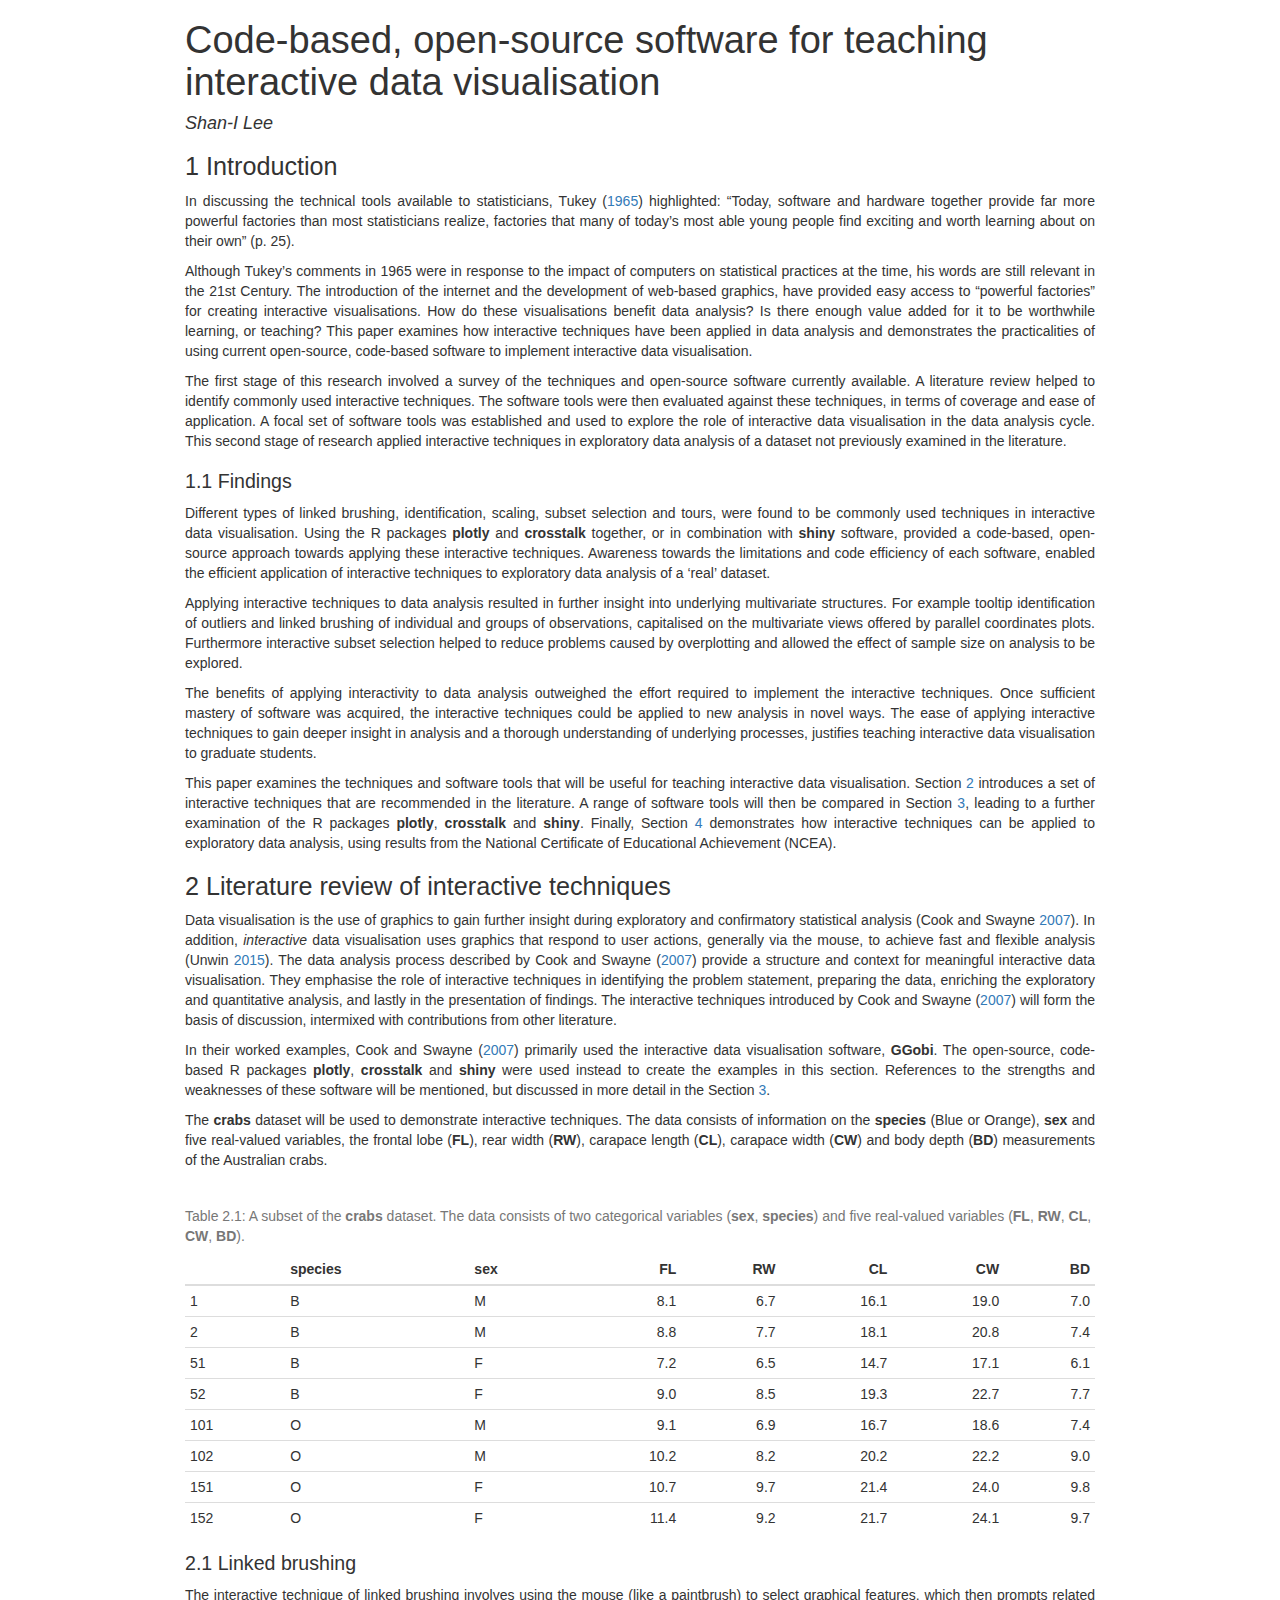
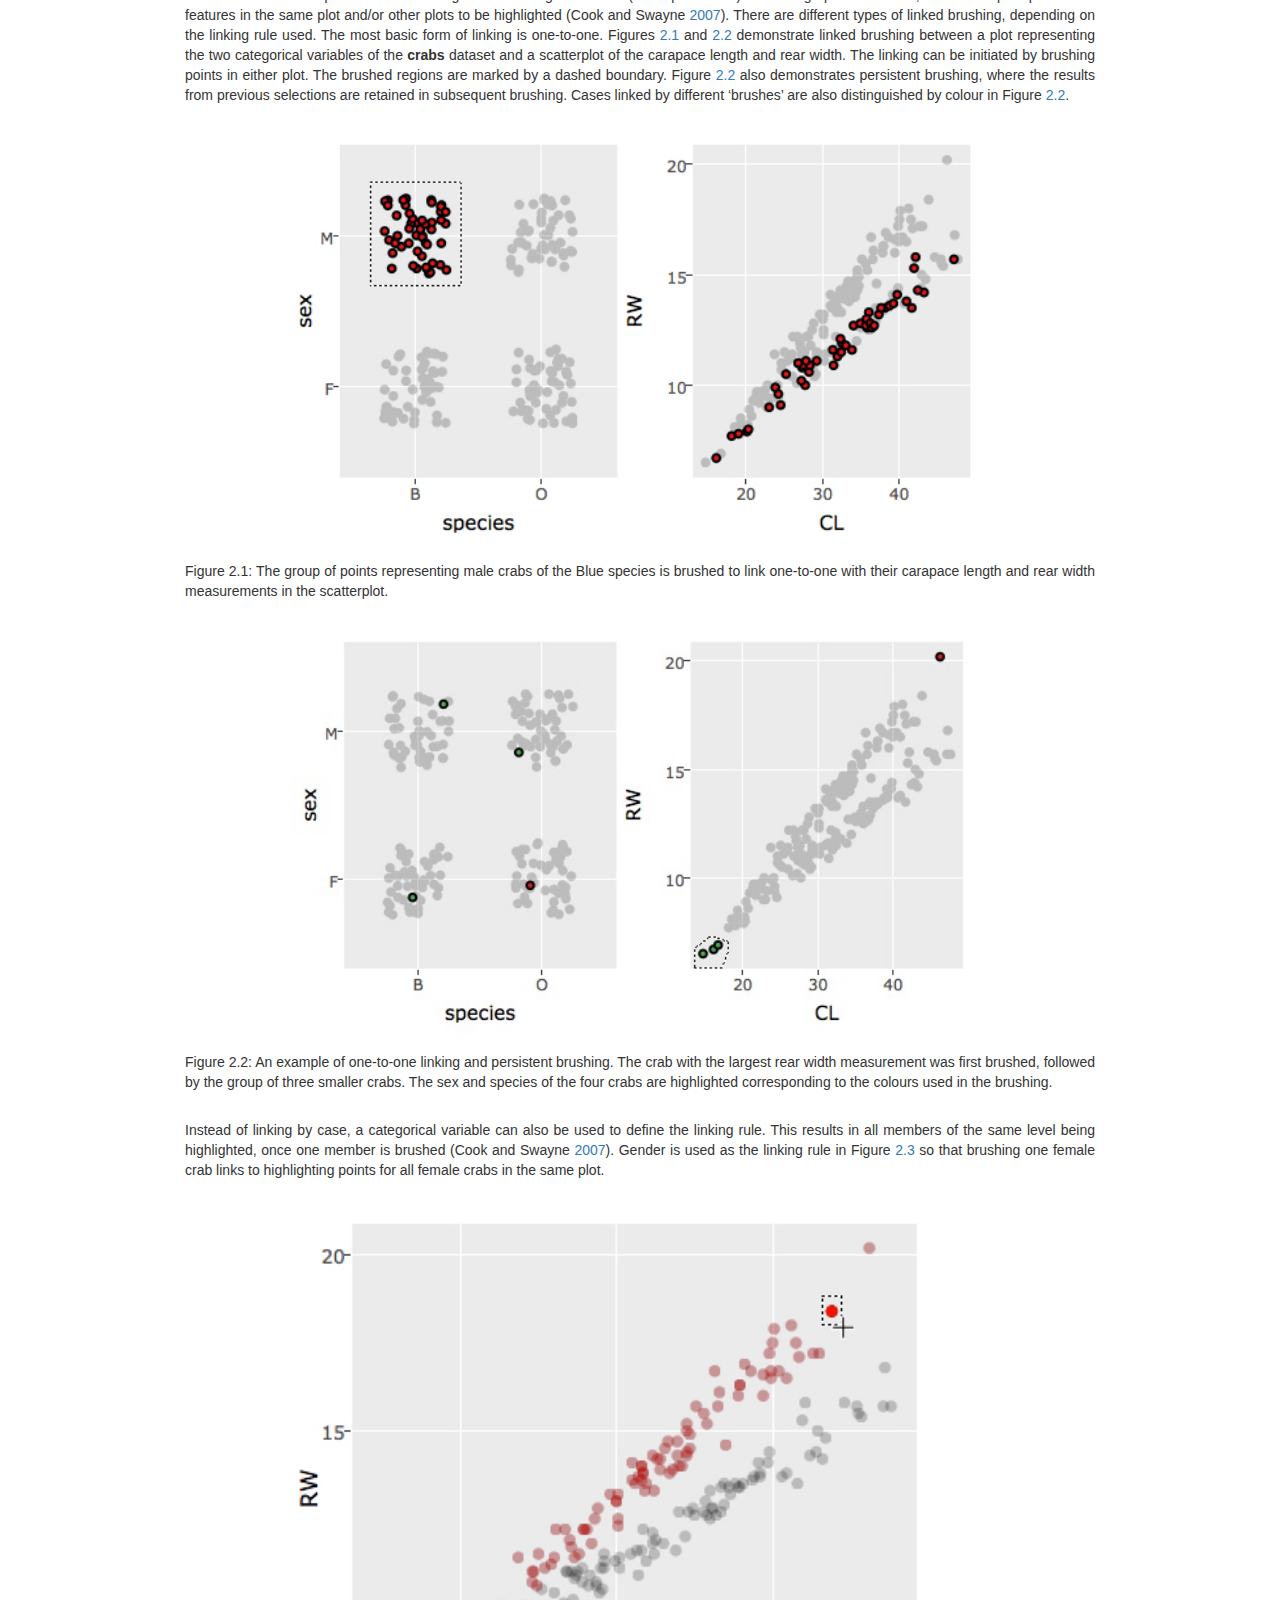
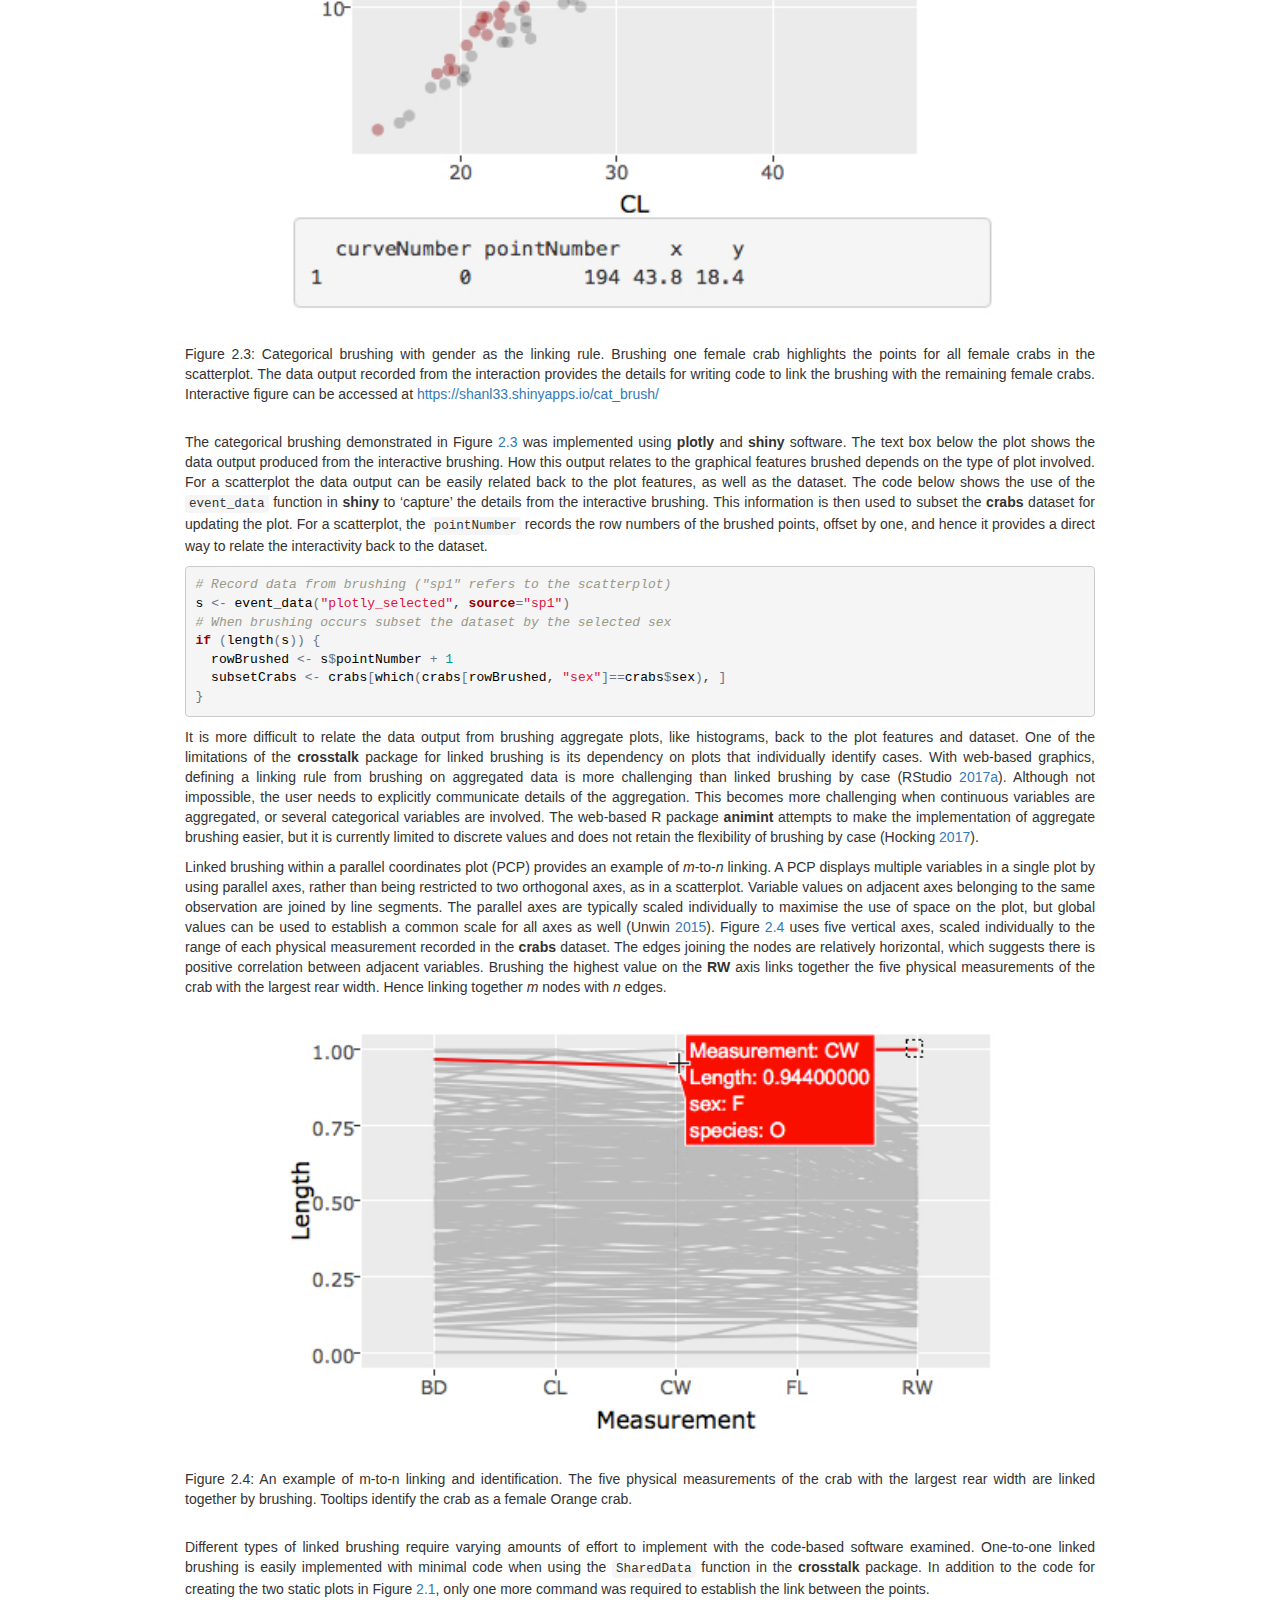
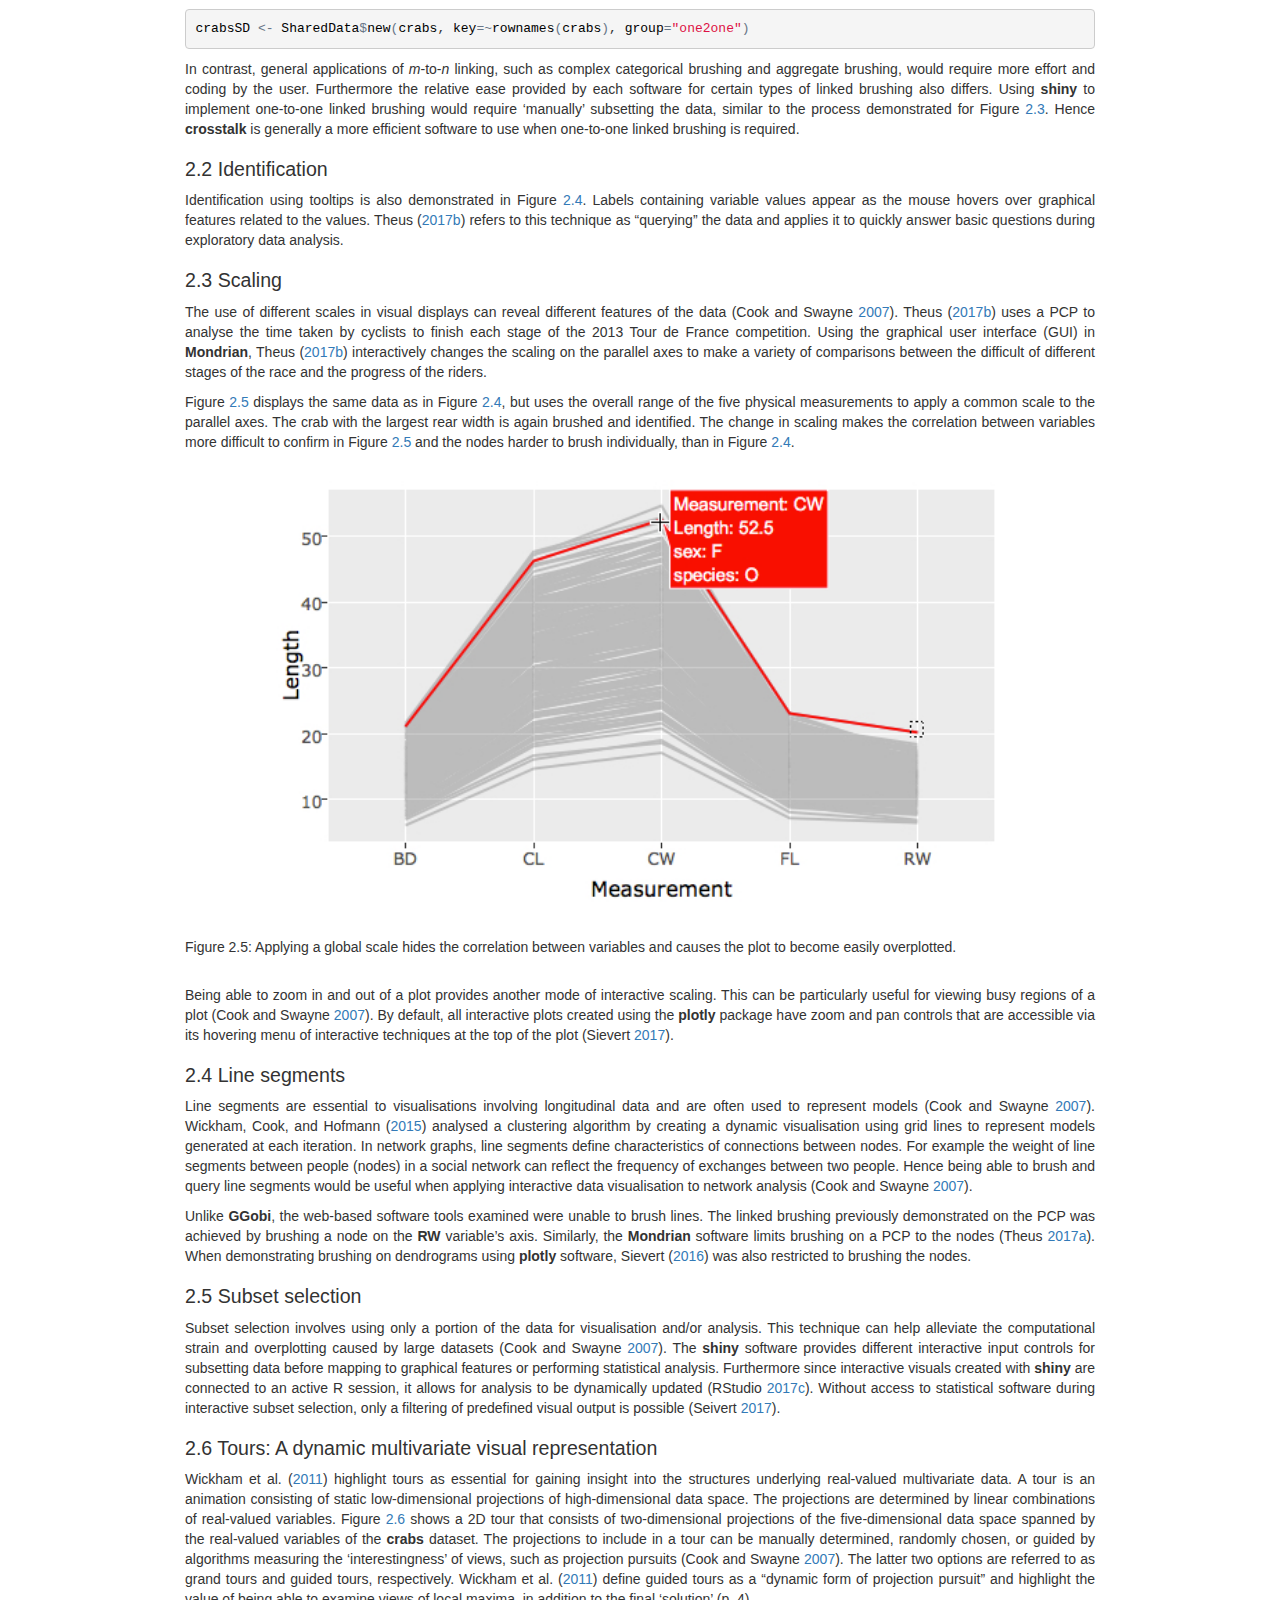
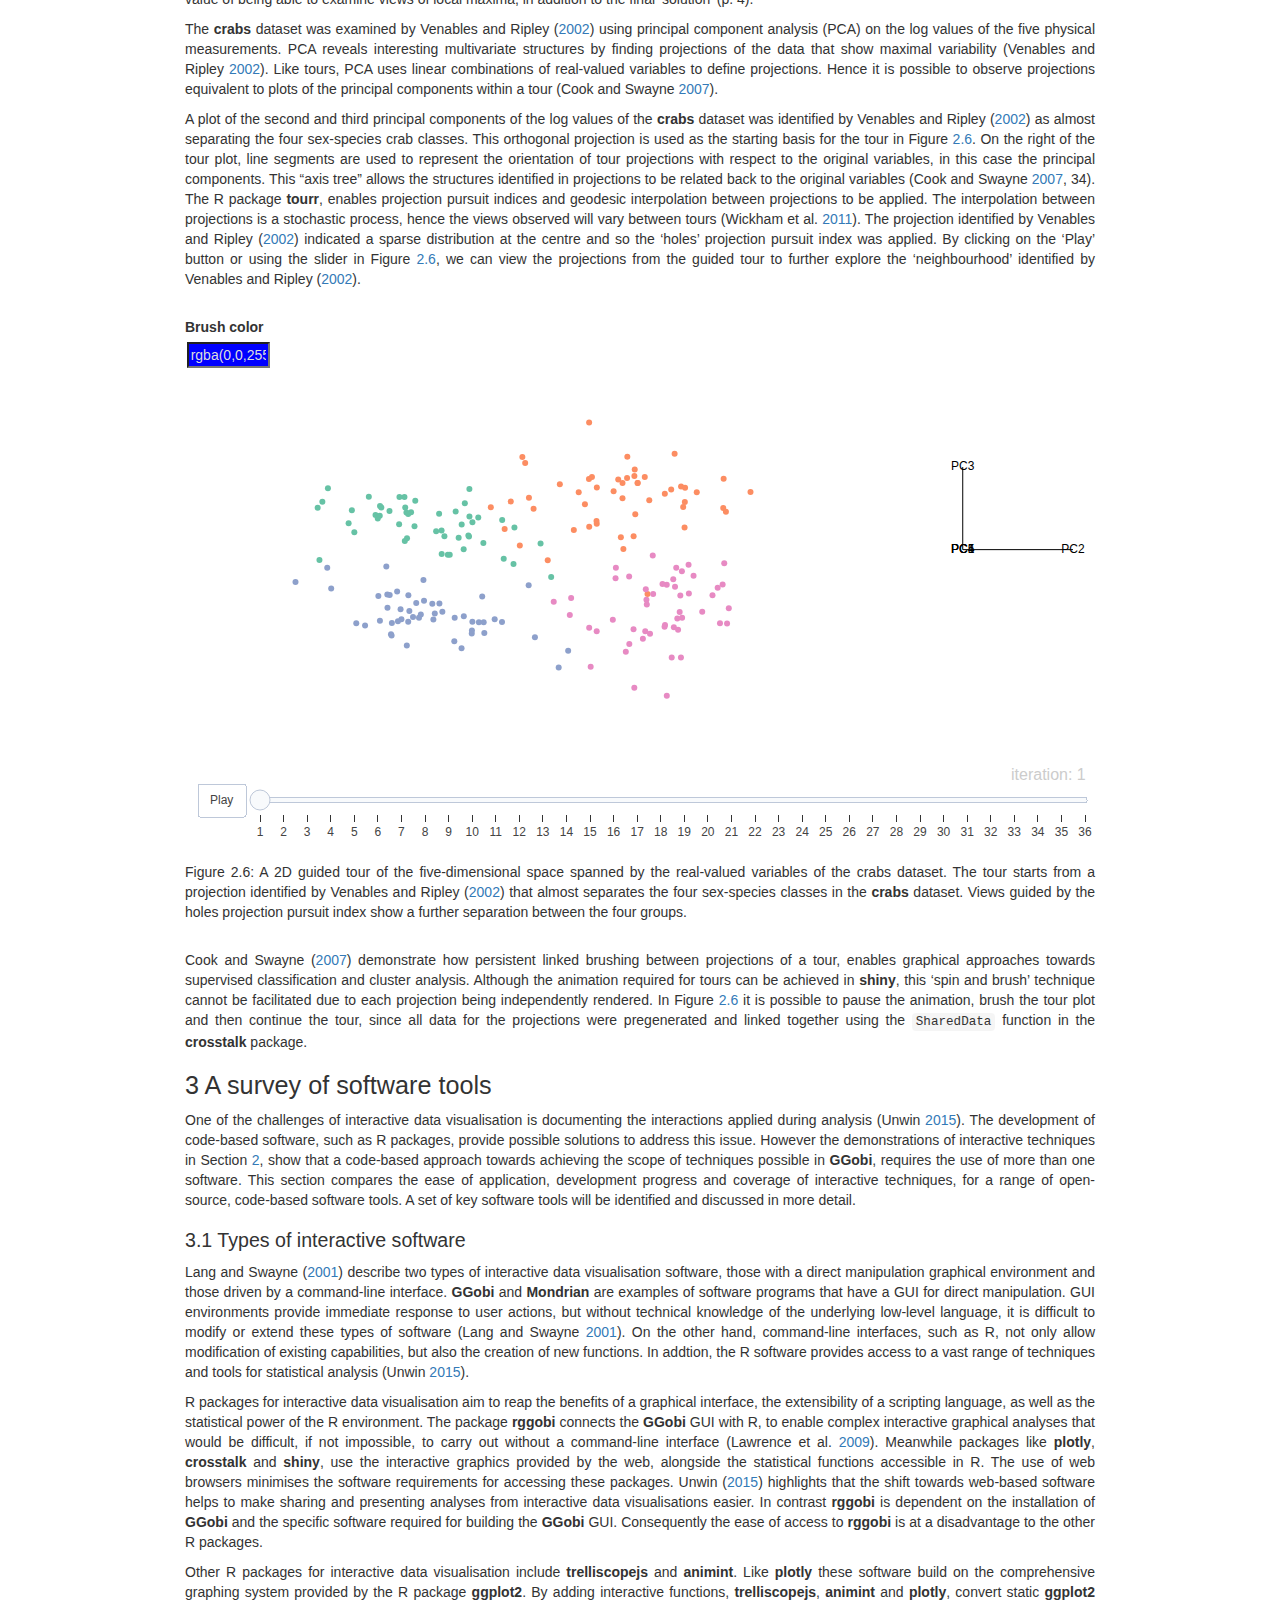
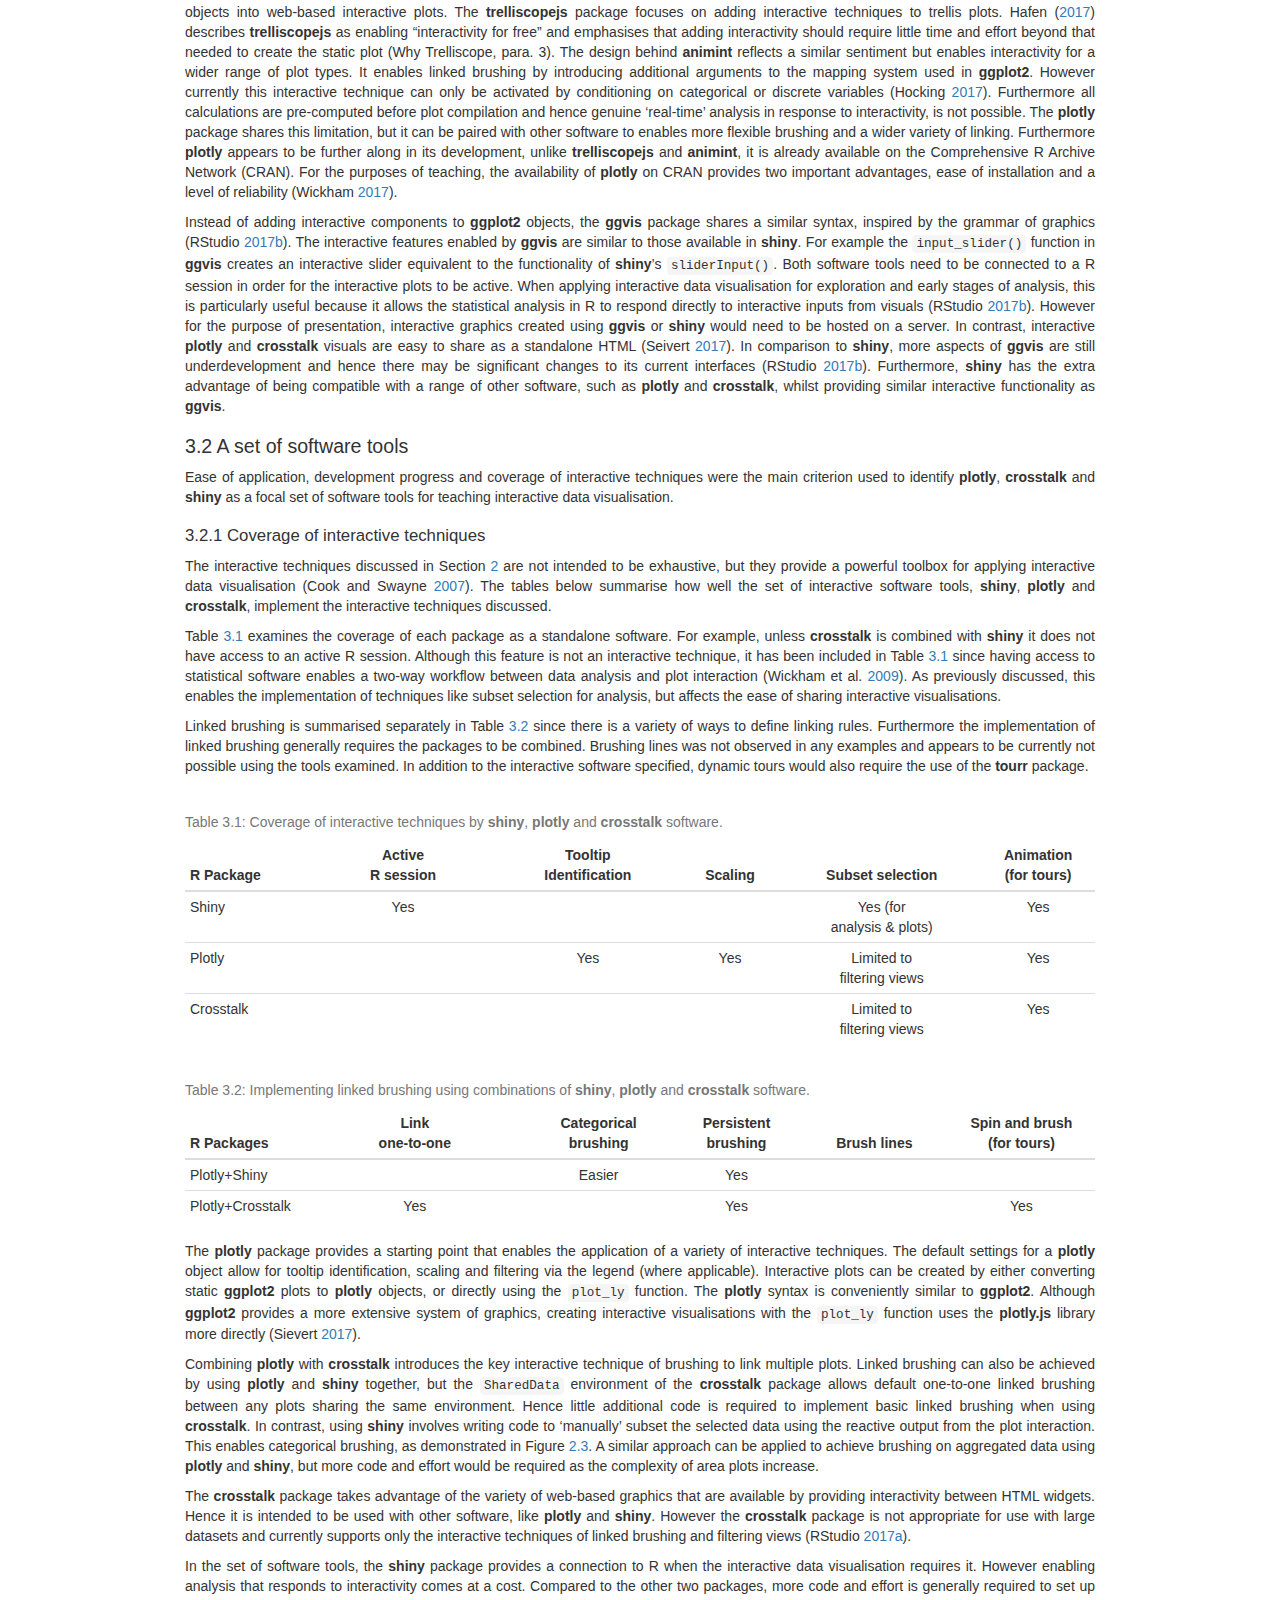
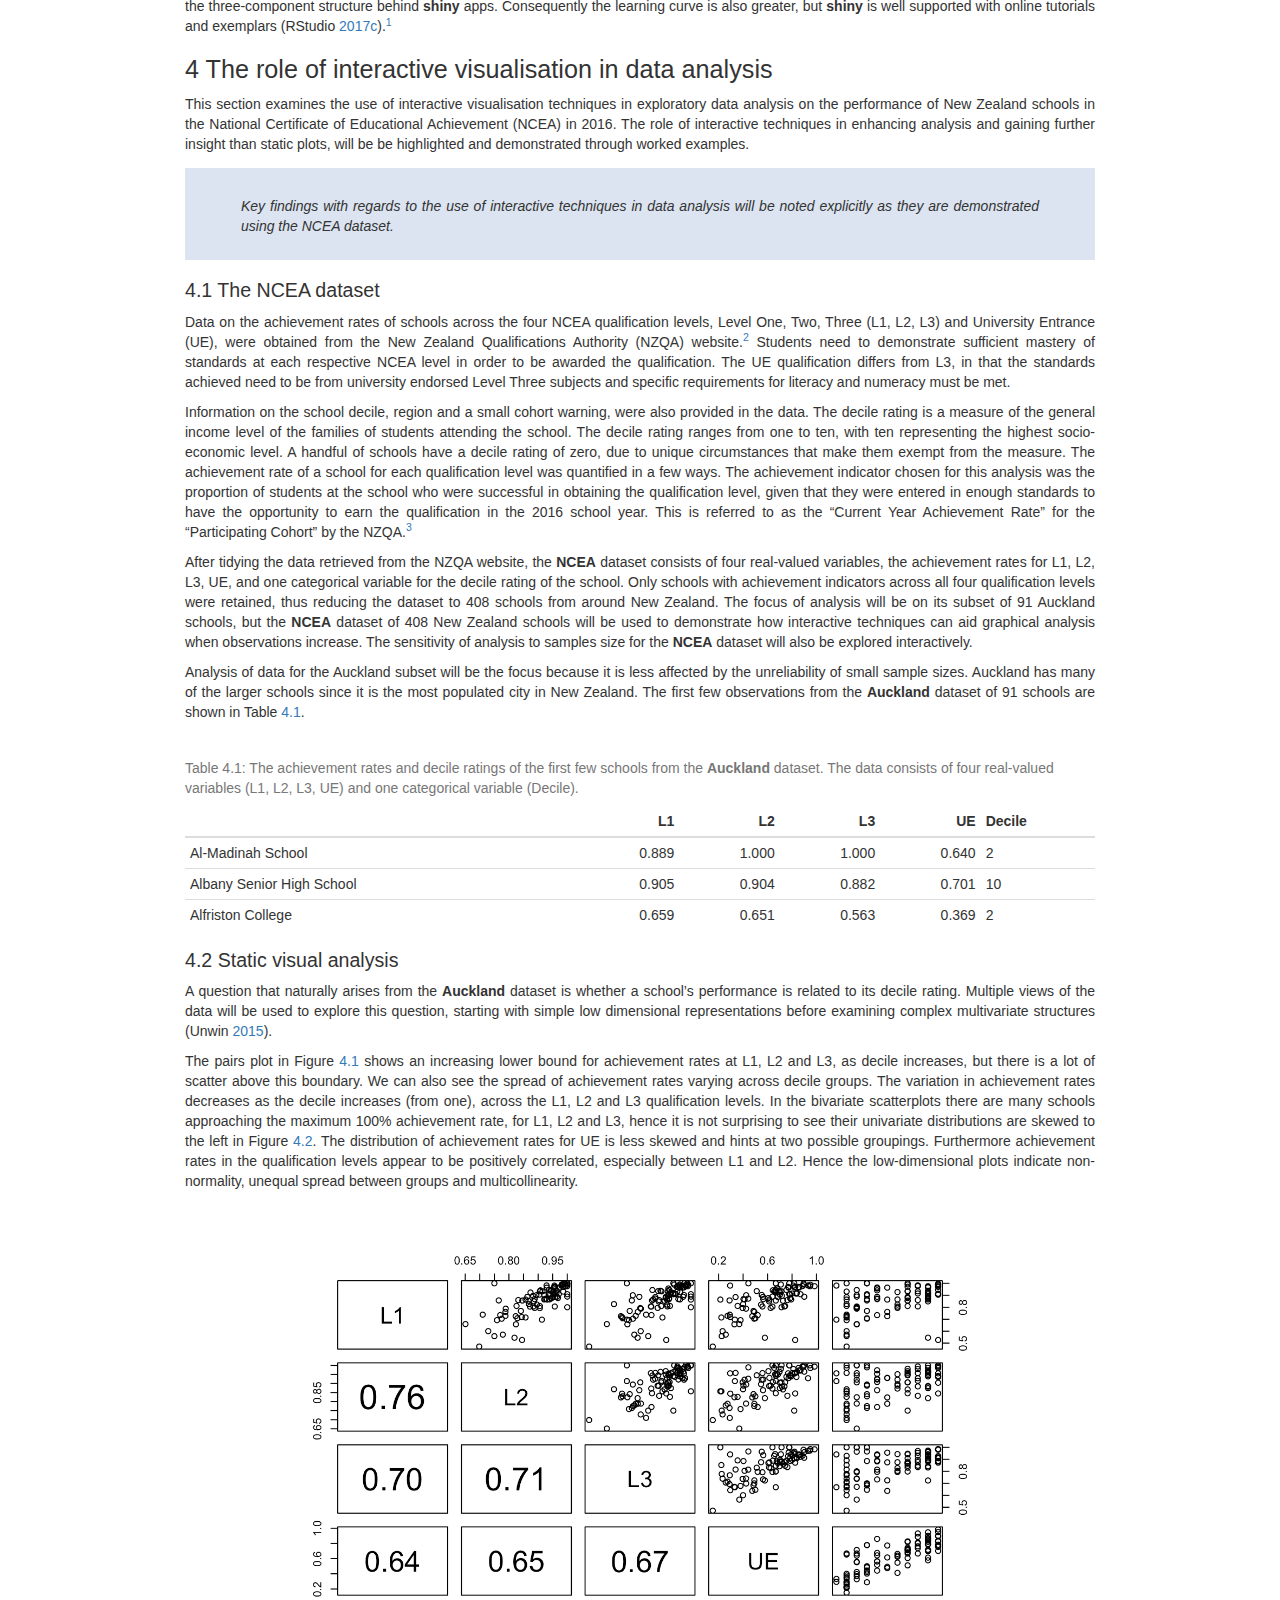
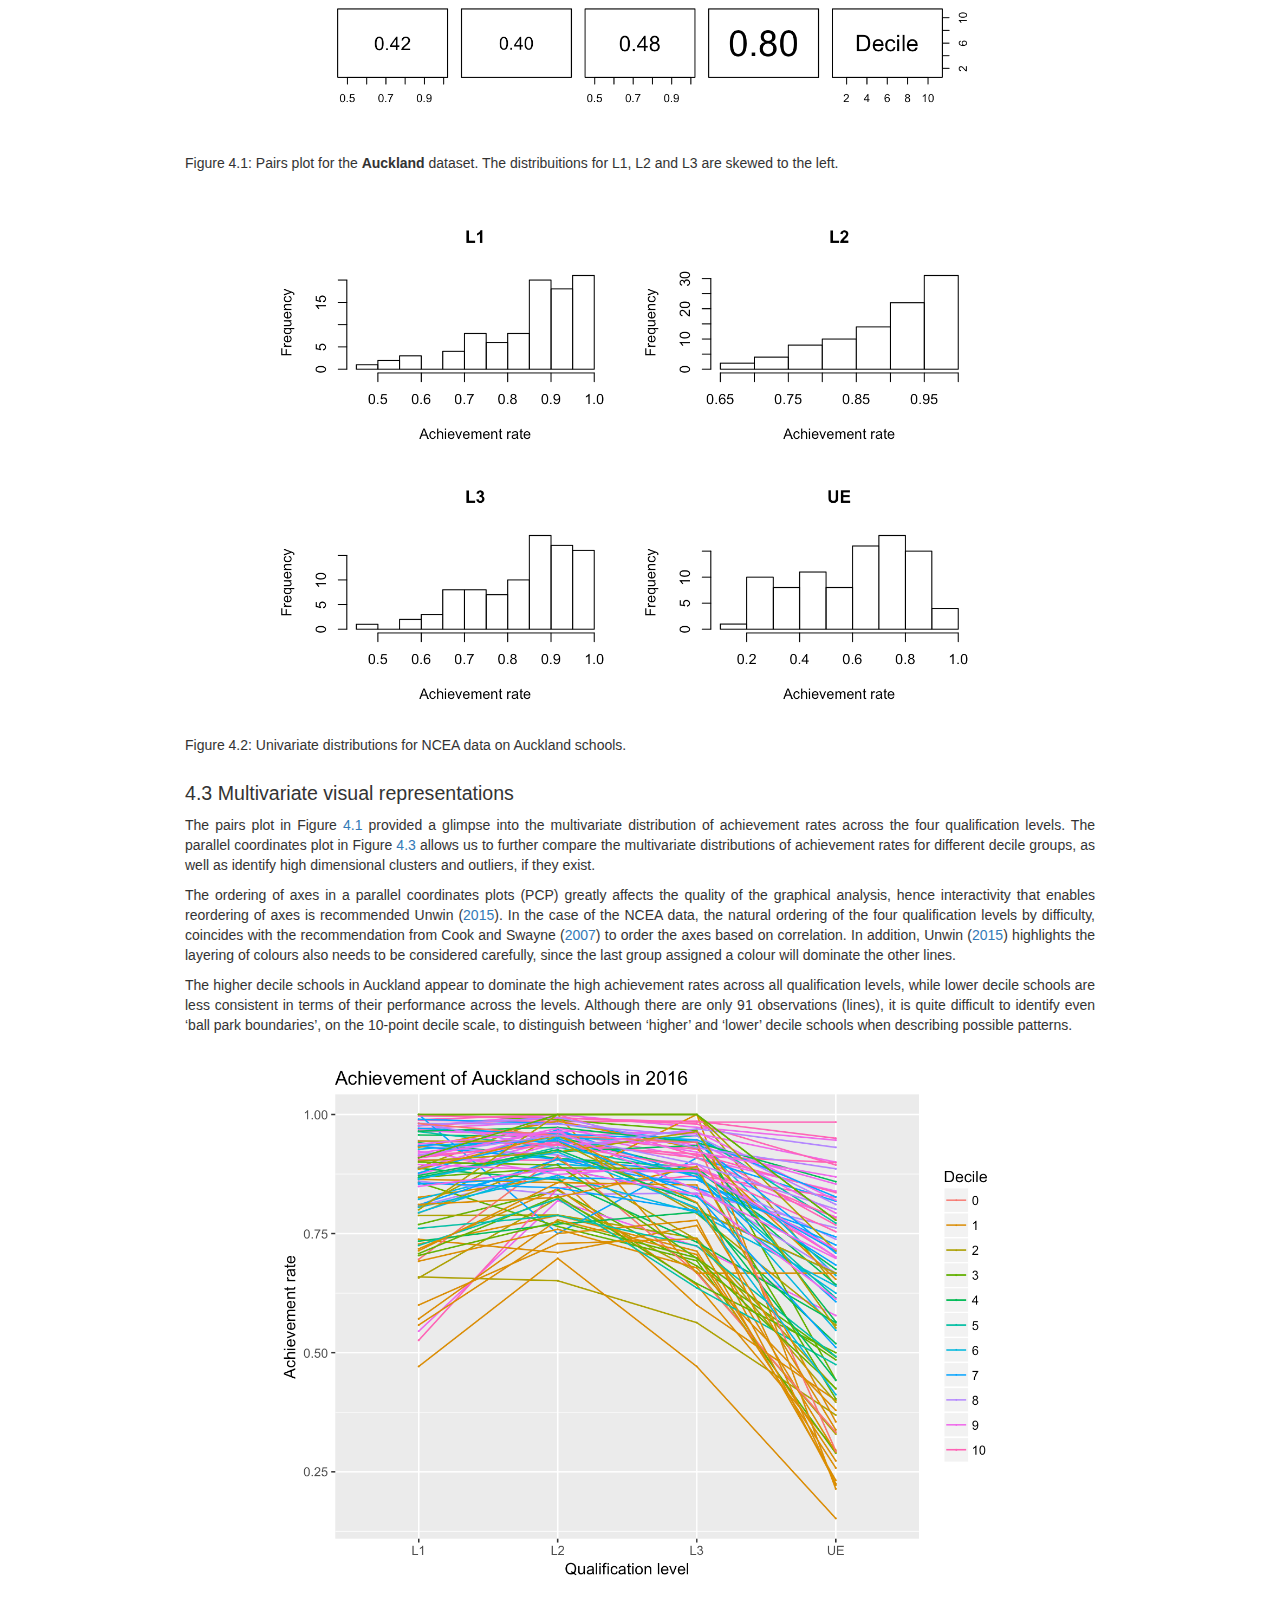
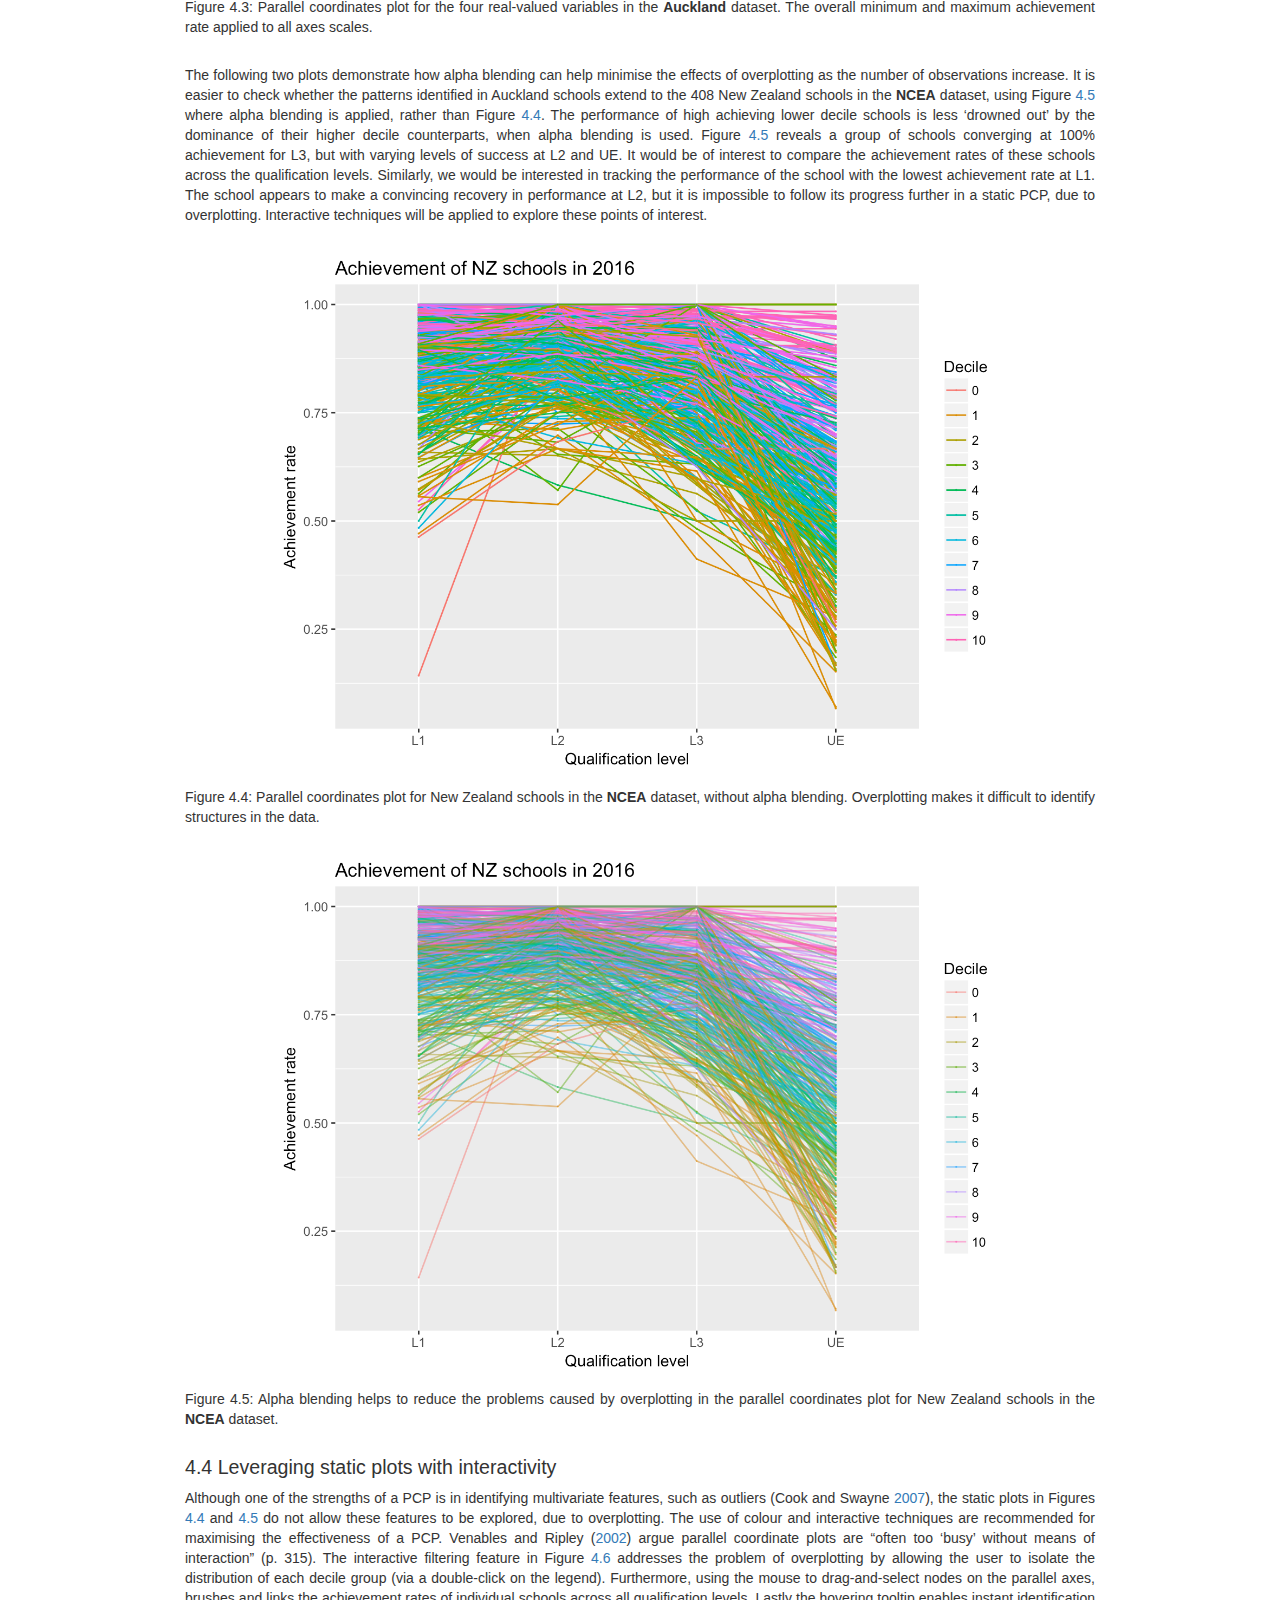
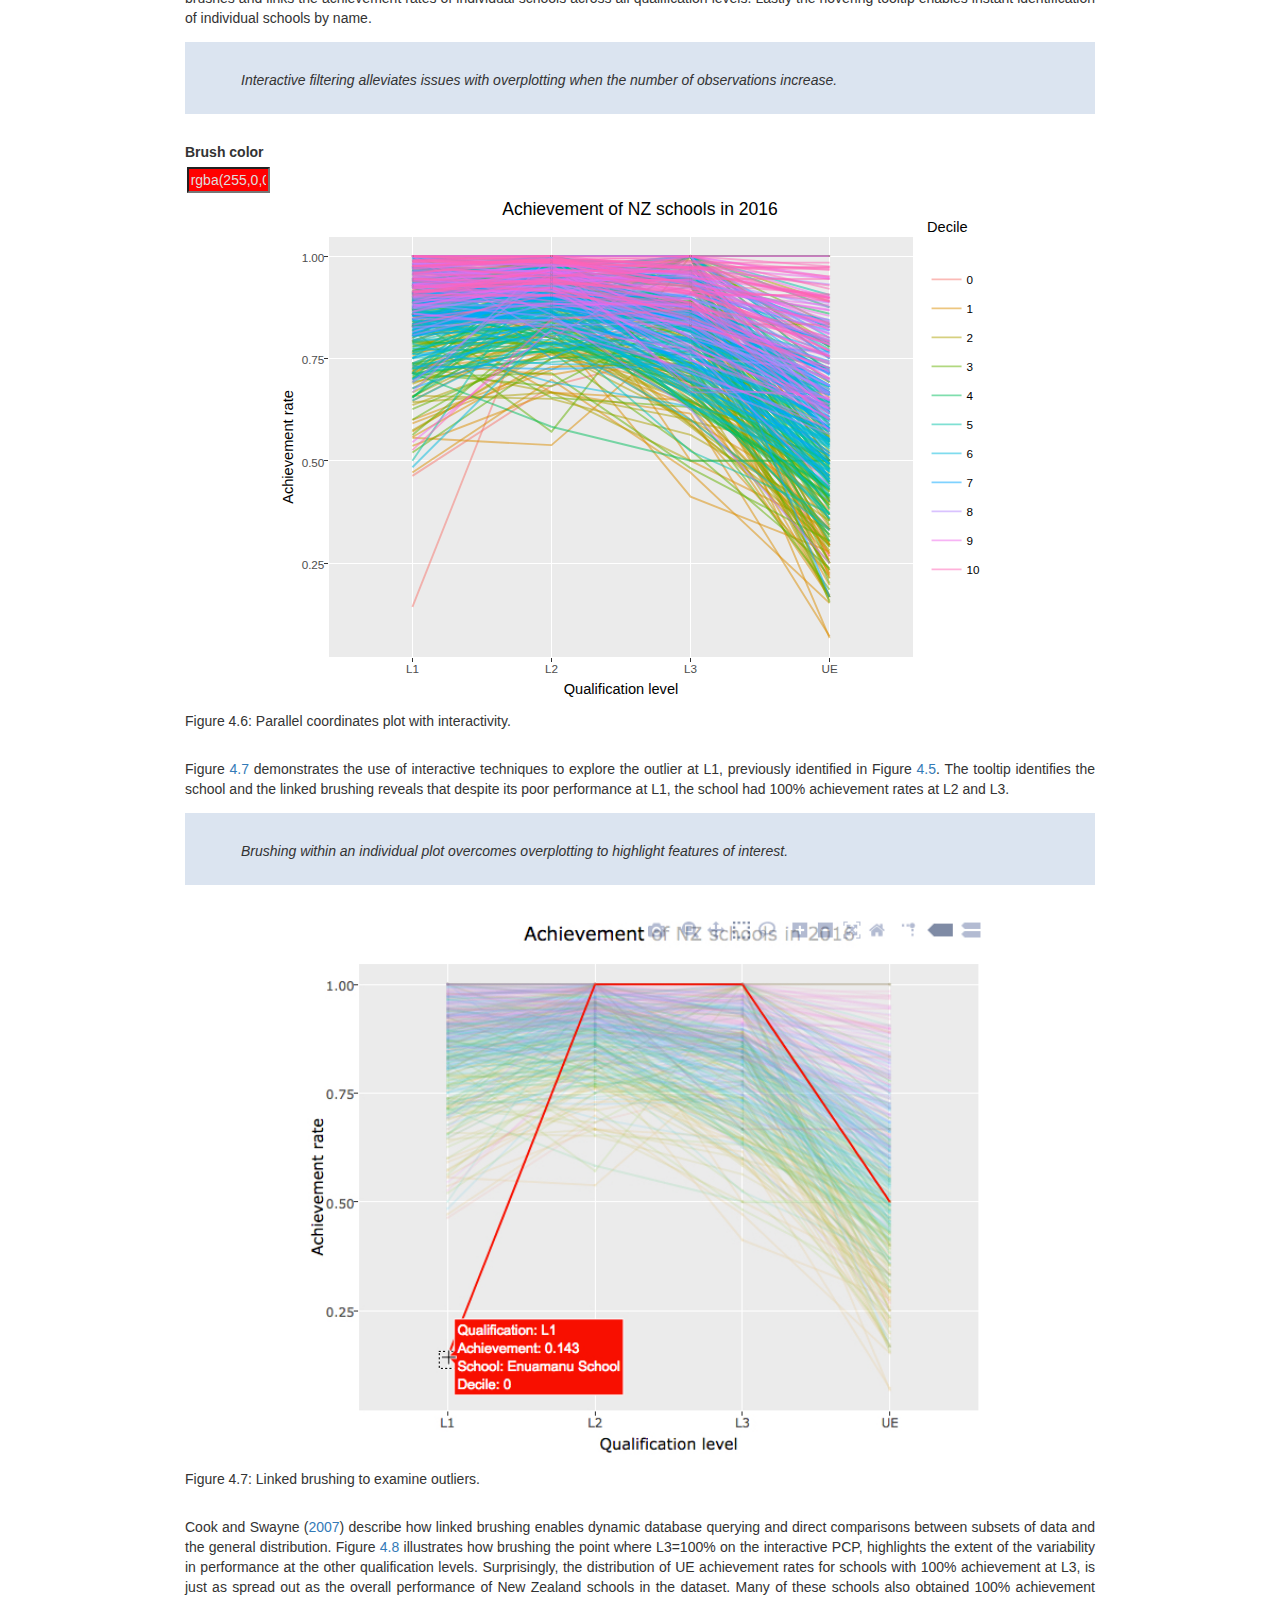
==== index.html @ 65f6386b "Final draft" ====
<!DOCTYPE html>

<html xmlns="http://www.w3.org/1999/xhtml">

<head>

<meta charset="utf-8" />
<meta http-equiv="Content-Type" content="text/html; charset=utf-8" />
<meta name="generator" content="pandoc" />


<meta name="author" content="Shan-I Lee" />


<title>Code-based, open-source software for teaching interactive data visualisation</title>

<script src="site_libs/jquery-1.11.3/jquery.min.js"></script>
<meta name="viewport" content="width=device-width, initial-scale=1" />
<link href="site_libs/bootstrap-3.3.5/css/bootstrap.min.css" rel="stylesheet" />
<script src="site_libs/bootstrap-3.3.5/js/bootstrap.min.js"></script>
<script src="site_libs/bootstrap-3.3.5/shim/html5shiv.min.js"></script>
<script src="site_libs/bootstrap-3.3.5/shim/respond.min.js"></script>
<script src="site_libs/navigation-1.1/tabsets.js"></script>
<link href="site_libs/highlightjs-1.1/default.css" rel="stylesheet" />
<script src="site_libs/highlightjs-1.1/highlight.js"></script>
<script src="site_libs/htmlwidgets-0.9/htmlwidgets.js"></script>
<script src="site_libs/plotly-binding-4.7.0/plotly.js"></script>
<script src="site_libs/typedarray-0.1/typedarray.min.js"></script>
<link href="site_libs/crosstalk-1.0.1/css/crosstalk.css" rel="stylesheet" />
<script src="site_libs/crosstalk-1.0.1/js/crosstalk.min.js"></script>
<link href="site_libs/plotlyjs-1.27.1/plotly-htmlwidgets.css" rel="stylesheet" />
<script src="site_libs/plotlyjs-1.27.1/plotly-latest.min.js"></script>
<link href="site_libs/colourpicker-1.1/colourpicker.min.css" rel="stylesheet" />
<script src="site_libs/colourpicker-1.1/colourpicker.min.js"></script>

<style type="text/css">code{white-space: pre;}</style>
<style type="text/css">
  pre:not([class]) {
    background-color: white;
  }
</style>
<script type="text/javascript">
if (window.hljs && document.readyState && document.readyState === "complete") {
   window.setTimeout(function() {
      hljs.initHighlighting();
   }, 0);
}
</script>



<style type="text/css">
h1 {
  font-size: 34px;
}
h1.title {
  font-size: 38px;
}
h2 {
  font-size: 30px;
}
h3 {
  font-size: 24px;
}
h4 {
  font-size: 18px;
}
h5 {
  font-size: 16px;
}
h6 {
  font-size: 12px;
}
.table th:not([align]) {
  text-align: left;
}
</style>

<link rel="stylesheet" href="style.css" type="text/css" />

</head>

<body>

<style type = "text/css">
.main-container {
  max-width: 940px;
  margin-left: auto;
  margin-right: auto;
}
code {
  color: inherit;
  background-color: rgba(0, 0, 0, 0.04);
}
img {
  max-width:100%;
  height: auto;
}
.tabbed-pane {
  padding-top: 12px;
}
button.code-folding-btn:focus {
  outline: none;
}
</style>



<div class="container-fluid main-container">

<!-- tabsets -->
<script>
$(document).ready(function () {
  window.buildTabsets("TOC");
});
</script>

<!-- code folding -->






<div class="fluid-row" id="header">



<h1 class="title toc-ignore">Code-based, open-source software for teaching interactive data visualisation</h1>
<h4 class="author"><em>Shan-I Lee</em></h4>

</div>


<style>
/* resize the widget container */
.plotly { 
  width: 100% !important;
}

/* center the widget */
div.svg-container {
  margin: auto !important;
}
</style>
<div id="introduction" class="section level1">
<h1><span class="header-section-number">1</span> Introduction</h1>
<p>In discussing the technical tools available to statisticians, <span class="citation">Tukey (<a href="#ref-Tukey">1965</a>)</span> highlighted: “Today, software and hardware together provide far more powerful factories than most statisticians realize, factories that many of today’s most able young people find exciting and worth learning about on their own” (p. 25).</p>
<p>Although Tukey’s comments in 1965 were in response to the impact of computers on statistical practices at the time, his words are still relevant in the 21st Century. The introduction of the internet and the development of web-based graphics, have provided easy access to “powerful factories” for creating interactive visualisations. How do these visualisations benefit data analysis? Is there enough value added for it to be worthwhile learning, or teaching? This paper examines how interactive techniques have been applied in data analysis and demonstrates the practicalities of using current open-source, code-based software to implement interactive data visualisation.</p>
<p>The first stage of this research involved a survey of the techniques and open-source software currently available. A literature review helped to identify commonly used interactive techniques. The software tools were then evaluated against these techniques, in terms of coverage and ease of application. A focal set of software tools was established and used to explore the role of interactive data visualisation in the data analysis cycle. This second stage of research applied interactive techniques in exploratory data analysis of a dataset not previously examined in the literature.</p>
<div id="findings" class="section level2">
<h2><span class="header-section-number">1.1</span> Findings</h2>
<p>Different types of linked brushing, identification, scaling, subset selection and tours, were found to be commonly used techniques in interactive data visualisation. Using the R packages <strong>plotly</strong> and <strong>crosstalk</strong> together, or in combination with <strong>shiny</strong> software, provided a code-based, open-source approach towards applying these interactive techniques. Awareness towards the limitations and code efficiency of each software, enabled the efficient application of interactive techniques to exploratory data analysis of a ‘real’ dataset.</p>
<p>Applying interactive techniques to data analysis resulted in further insight into underlying multivariate structures. For example tooltip identification of outliers and linked brushing of individual and groups of observations, capitalised on the multivariate views offered by parallel coordinates plots. Furthermore interactive subset selection helped to reduce problems caused by overplotting and allowed the effect of sample size on analysis to be explored.</p>
<p>The benefits of applying interactivity to data analysis outweighed the effort required to implement the interactive techniques. Once sufficient mastery of software was acquired, the interactive techniques could be applied to new analysis in novel ways. The ease of applying interactive techniques to gain deeper insight in analysis and a thorough understanding of underlying processes, justifies teaching interactive data visualisation to graduate students.</p>
<p>This paper examines the techniques and software tools that will be useful for teaching interactive data visualisation. Section <a href="#techniques">2</a> introduces a set of interactive techniques that are recommended in the literature. A range of software tools will then be compared in Section <a href="#software">3</a>, leading to a further examination of the R packages <strong>plotly</strong>, <strong>crosstalk</strong> and <strong>shiny</strong>. Finally, Section <a href="#application">4</a> demonstrates how interactive techniques can be applied to exploratory data analysis, using results from the National Certificate of Educational Achievement (NCEA).</p>
</div>
</div>
<div id="techniques" class="section level1">
<h1><span class="header-section-number">2</span> Literature review of interactive techniques</h1>
<p>Data visualisation is the use of graphics to gain further insight during exploratory and confirmatory statistical analysis <span class="citation">(Cook and Swayne <a href="#ref-Cook">2007</a>)</span>. In addition, <em>interactive</em> data visualisation uses graphics that respond to user actions, generally via the mouse, to achieve fast and flexible analysis <span class="citation">(Unwin <a href="#ref-GDA">2015</a>)</span>. The data analysis process described by <span class="citation">Cook and Swayne (<a href="#ref-Cook">2007</a>)</span> provide a structure and context for meaningful interactive data visualisation. They emphasise the role of interactive techniques in identifying the problem statement, preparing the data, enriching the exploratory and quantitative analysis, and lastly in the presentation of findings. The interactive techniques introduced by <span class="citation">Cook and Swayne (<a href="#ref-Cook">2007</a>)</span> will form the basis of discussion, intermixed with contributions from other literature.</p>
<p>In their worked examples, <span class="citation">Cook and Swayne (<a href="#ref-Cook">2007</a>)</span> primarily used the interactive data visualisation software, <strong>GGobi</strong>. The open-source, code-based R packages <strong>plotly</strong>, <strong>crosstalk</strong> and <strong>shiny</strong> were used instead to create the examples in this section. References to the strengths and weaknesses of these software will be mentioned, but discussed in more detail in the Section <a href="#software">3</a>.</p>
<p>The <strong>crabs</strong> dataset will be used to demonstrate interactive techniques. The data consists of information on the <strong>species</strong> (Blue or Orange), <strong>sex</strong> and five real-valued variables, the frontal lobe (<strong>FL</strong>), rear width (<strong>RW</strong>), carapace length (<strong>CL</strong>), carapace width (<strong>CW</strong>) and body depth (<strong>BD</strong>) measurements of the Australian crabs.</p>
<table>
<caption><span id="tab:crabs">Table 2.1: </span>A subset of the <strong>crabs</strong> dataset. The data consists of two categorical variables (<strong>sex</strong>, <strong>species</strong>) and five real-valued variables (<strong>FL</strong>, <strong>RW</strong>, <strong>CL</strong>, <strong>CW</strong>, <strong>BD</strong>).</caption>
<thead>
<tr class="header">
<th></th>
<th align="left">species</th>
<th align="left">sex</th>
<th align="right">FL</th>
<th align="right">RW</th>
<th align="right">CL</th>
<th align="right">CW</th>
<th align="right">BD</th>
</tr>
</thead>
<tbody>
<tr class="odd">
<td>1</td>
<td align="left">B</td>
<td align="left">M</td>
<td align="right">8.1</td>
<td align="right">6.7</td>
<td align="right">16.1</td>
<td align="right">19.0</td>
<td align="right">7.0</td>
</tr>
<tr class="even">
<td>2</td>
<td align="left">B</td>
<td align="left">M</td>
<td align="right">8.8</td>
<td align="right">7.7</td>
<td align="right">18.1</td>
<td align="right">20.8</td>
<td align="right">7.4</td>
</tr>
<tr class="odd">
<td>51</td>
<td align="left">B</td>
<td align="left">F</td>
<td align="right">7.2</td>
<td align="right">6.5</td>
<td align="right">14.7</td>
<td align="right">17.1</td>
<td align="right">6.1</td>
</tr>
<tr class="even">
<td>52</td>
<td align="left">B</td>
<td align="left">F</td>
<td align="right">9.0</td>
<td align="right">8.5</td>
<td align="right">19.3</td>
<td align="right">22.7</td>
<td align="right">7.7</td>
</tr>
<tr class="odd">
<td>101</td>
<td align="left">O</td>
<td align="left">M</td>
<td align="right">9.1</td>
<td align="right">6.9</td>
<td align="right">16.7</td>
<td align="right">18.6</td>
<td align="right">7.4</td>
</tr>
<tr class="even">
<td>102</td>
<td align="left">O</td>
<td align="left">M</td>
<td align="right">10.2</td>
<td align="right">8.2</td>
<td align="right">20.2</td>
<td align="right">22.2</td>
<td align="right">9.0</td>
</tr>
<tr class="odd">
<td>151</td>
<td align="left">O</td>
<td align="left">F</td>
<td align="right">10.7</td>
<td align="right">9.7</td>
<td align="right">21.4</td>
<td align="right">24.0</td>
<td align="right">9.8</td>
</tr>
<tr class="even">
<td>152</td>
<td align="left">O</td>
<td align="left">F</td>
<td align="right">11.4</td>
<td align="right">9.2</td>
<td align="right">21.7</td>
<td align="right">24.1</td>
<td align="right">9.7</td>
</tr>
</tbody>
</table>
<div id="linked-brushing" class="section level2">
<h2><span class="header-section-number">2.1</span> Linked brushing</h2>
<p>The interactive technique of linked brushing involves using the mouse (like a paintbrush) to select graphical features, which then prompts related features in the same plot and/or other plots to be highlighted <span class="citation">(Cook and Swayne <a href="#ref-Cook">2007</a>)</span>. There are different types of linked brushing, depending on the linking rule used. The most basic form of linking is one-to-one. Figures <a href="#fig:one2one">2.1</a> and <a href="#fig:one2one2">2.2</a> demonstrate linked brushing between a plot representing the two categorical variables of the <strong>crabs</strong> dataset and a scatterplot of the carapace length and rear width. The linking can be initiated by brushing points in either plot. The brushed regions are marked by a dashed boundary. Figure <a href="#fig:one2one2">2.2</a> also demonstrates persistent brushing, where the results from previous selections are retained in subsequent brushing. Cases linked by different ‘brushes’ are also distinguished by colour in Figure <a href="#fig:one2one2">2.2</a>.</p>
<div class="figure" style="text-align: center"><span id="fig:one2one"></span>
<img src="files/one2one.jpg" alt="The group of points representing male crabs of the Blue species is brushed to link one-to-one with their carapace length and rear width measurements in the scatterplot." width="700px" />
<p class="caption">
Figure 2.1: The group of points representing male crabs of the Blue species is brushed to link one-to-one with their carapace length and rear width measurements in the scatterplot.
</p>
</div>
<div class="figure" style="text-align: center"><span id="fig:one2one2"></span>
<img src="files/one2one2.jpg" alt="An example of one-to-one linking and persistent brushing. The crab with the largest rear width measurement was first brushed, followed by the group of three smaller crabs. The sex and species of the four crabs are highlighted corresponding to the colours used in the brushing." width="700px" />
<p class="caption">
Figure 2.2: An example of one-to-one linking and persistent brushing. The crab with the largest rear width measurement was first brushed, followed by the group of three smaller crabs. The sex and species of the four crabs are highlighted corresponding to the colours used in the brushing.
</p>
</div>
<p>Instead of linking by case, a categorical variable can also be used to define the linking rule. This results in all members of the same level being highlighted, once one member is brushed <span class="citation">(Cook and Swayne <a href="#ref-Cook">2007</a>)</span>. Gender is used as the linking rule in Figure <a href="#fig:catbrush">2.3</a> so that brushing one female crab links to highlighting points for all female crabs in the same plot.</p>
<div class="figure" style="text-align: center"><span id="fig:catbrush"></span>
<img src="files/catbrush.jpg" alt="Categorical brushing with gender as the linking rule. Brushing one female crab highlights the points for all female crabs in the scatterplot. The data output recorded from the interaction provides the details for writing code to link the brushing with the remaining female crabs. Interactive figure can be accessed at &lt;https://shanl33.shinyapps.io/cat_brush/&gt;" width="80%" />
<p class="caption">
Figure 2.3: Categorical brushing with gender as the linking rule. Brushing one female crab highlights the points for all female crabs in the scatterplot. The data output recorded from the interaction provides the details for writing code to link the brushing with the remaining female crabs. Interactive figure can be accessed at <a href="https://shanl33.shinyapps.io/cat_brush/" class="uri">https://shanl33.shinyapps.io/cat_brush/</a>
</p>
</div>
<p>The categorical brushing demonstrated in Figure <a href="#fig:catbrush">2.3</a> was implemented using <strong>plotly</strong> and <strong>shiny</strong> software. The text box below the plot shows the data output produced from the interactive brushing. How this output relates to the graphical features brushed depends on the type of plot involved. For a scatterplot the data output can be easily related back to the plot features, as well as the dataset. The code below shows the use of the <code>event_data</code> function in <strong>shiny</strong> to ‘capture’ the details from the interactive brushing. This information is then used to subset the <strong>crabs</strong> dataset for updating the plot. For a scatterplot, the <code>pointNumber</code> records the row numbers of the brushed points, offset by one, and hence it provides a direct way to relate the interactivity back to the dataset.</p>
<pre class="r"><code># Record data from brushing (&quot;sp1&quot; refers to the scatterplot)
s &lt;- event_data(&quot;plotly_selected&quot;, source=&quot;sp1&quot;)
# When brushing occurs subset the dataset by the selected sex
if (length(s)) {
  rowBrushed &lt;- s$pointNumber + 1
  subsetCrabs &lt;- crabs[which(crabs[rowBrushed, &quot;sex&quot;]==crabs$sex), ]
}</code></pre>
<p>It is more difficult to relate the data output from brushing aggregate plots, like histograms, back to the plot features and dataset. One of the limitations of the <strong>crosstalk</strong> package for linked brushing is its dependency on plots that individually identify cases. With web-based graphics, defining a linking rule from brushing on aggregated data is more challenging than linked brushing by case <span class="citation">(RStudio <a href="#ref-crosstalk">2017</a><a href="#ref-crosstalk">a</a>)</span>. Although not impossible, the user needs to explicitly communicate details of the aggregation. This becomes more challenging when continuous variables are aggregated, or several categorical variables are involved. The web-based R package <strong>animint</strong> attempts to make the implementation of aggregate brushing easier, but it is currently limited to discrete values and does not retain the flexibility of brushing by case <span class="citation">(Hocking <a href="#ref-animint">2017</a>)</span>.</p>
<p>Linked brushing within a parallel coordinates plot (PCP) provides an example of <em>m</em>-to-<em>n</em> linking. A PCP displays multiple variables in a single plot by using parallel axes, rather than being restricted to two orthogonal axes, as in a scatterplot. Variable values on adjacent axes belonging to the same observation are joined by line segments. The parallel axes are typically scaled individually to maximise the use of space on the plot, but global values can be used to establish a common scale for all axes as well <span class="citation">(Unwin <a href="#ref-GDA">2015</a>)</span>. Figure <a href="#fig:m2nuni">2.4</a> uses five vertical axes, scaled individually to the range of each physical measurement recorded in the <strong>crabs</strong> dataset. The edges joining the nodes are relatively horizontal, which suggests there is positive correlation between adjacent variables. Brushing the highest value on the <strong>RW</strong> axis links together the five physical measurements of the crab with the largest rear width. Hence linking together <em>m</em> nodes with <em>n</em> edges.</p>
<div class="figure" style="text-align: center"><span id="fig:m2nuni"></span>
<img src="files/m2n_uni.jpg" alt="An example of m-to-n linking and identification. The five physical measurements of the crab with the largest rear width are linked together by brushing. Tooltips identify the crab as a female Orange crab." width="80%" />
<p class="caption">
Figure 2.4: An example of m-to-n linking and identification. The five physical measurements of the crab with the largest rear width are linked together by brushing. Tooltips identify the crab as a female Orange crab.
</p>
</div>
<p>Different types of linked brushing require varying amounts of effort to implement with the code-based software examined. One-to-one linked brushing is easily implemented with minimal code when using the <code>SharedData</code> function in the <strong>crosstalk</strong> package. In addition to the code for creating the two static plots in Figure <a href="#fig:one2one">2.1</a>, only one more command was required to establish the link between the points.</p>
<pre class="r"><code>crabsSD &lt;- SharedData$new(crabs, key=~rownames(crabs), group=&quot;one2one&quot;)</code></pre>
<p>In contrast, general applications of <em>m</em>-to-<em>n</em> linking, such as complex categorical brushing and aggregate brushing, would require more effort and coding by the user. Furthermore the relative ease provided by each software for certain types of linked brushing also differs. Using <strong>shiny</strong> to implement one-to-one linked brushing would require ‘manually’ subsetting the data, similar to the process demonstrated for Figure <a href="#fig:catbrush">2.3</a>. Hence <strong>crosstalk</strong> is generally a more efficient software to use when one-to-one linked brushing is required.</p>
</div>
<div id="identification" class="section level2">
<h2><span class="header-section-number">2.2</span> Identification</h2>
<p>Identification using tooltips is also demonstrated in Figure <a href="#fig:m2nuni">2.4</a>. Labels containing variable values appear as the mouse hovers over graphical features related to the values. <span class="citation">Theus (<a href="#ref-tourdefrance">2017</a><a href="#ref-tourdefrance">b</a>)</span> refers to this technique as “querying” the data and applies it to quickly answer basic questions during exploratory data analysis.</p>
</div>
<div id="scaling" class="section level2">
<h2><span class="header-section-number">2.3</span> Scaling</h2>
<p>The use of different scales in visual displays can reveal different features of the data <span class="citation">(Cook and Swayne <a href="#ref-Cook">2007</a>)</span>. <span class="citation">Theus (<a href="#ref-tourdefrance">2017</a><a href="#ref-tourdefrance">b</a>)</span> uses a PCP to analyse the time taken by cyclists to finish each stage of the 2013 Tour de France competition. Using the graphical user interface (GUI) in <strong>Mondrian</strong>, <span class="citation">Theus (<a href="#ref-tourdefrance">2017</a><a href="#ref-tourdefrance">b</a>)</span> interactively changes the scaling on the parallel axes to make a variety of comparisons between the difficult of different stages of the race and the progress of the riders.</p>
<p>Figure <a href="#fig:m2nglobal">2.5</a> displays the same data as in Figure <a href="#fig:m2nuni">2.4</a>, but uses the overall range of the five physical measurements to apply a common scale to the parallel axes. The crab with the largest rear width is again brushed and identified. The change in scaling makes the correlation between variables more difficult to confirm in Figure <a href="#fig:m2nglobal">2.5</a> and the nodes harder to brush individually, than in Figure <a href="#fig:m2nuni">2.4</a>.</p>
<div class="figure" style="text-align: center"><span id="fig:m2nglobal"></span>
<img src="files/m2n_global.jpg" alt="Applying a global scale hides the correlation between variables and causes the plot to become easily overplotted." width="80%" />
<p class="caption">
Figure 2.5: Applying a global scale hides the correlation between variables and causes the plot to become easily overplotted.
</p>
</div>
<p>Being able to zoom in and out of a plot provides another mode of interactive scaling. This can be particularly useful for viewing busy regions of a plot <span class="citation">(Cook and Swayne <a href="#ref-Cook">2007</a>)</span>. By default, all interactive plots created using the <strong>plotly</strong> package have zoom and pan controls that are accessible via its hovering menu of interactive techniques at the top of the plot <span class="citation">(Sievert <a href="#ref-plotlyBook">2017</a>)</span>.</p>
</div>
<div id="line-segments" class="section level2">
<h2><span class="header-section-number">2.4</span> Line segments</h2>
<p>Line segments are essential to visualisations involving longitudinal data and are often used to represent models <span class="citation">(Cook and Swayne <a href="#ref-Cook">2007</a>)</span>. <span class="citation">Wickham, Cook, and Hofmann (<a href="#ref-blindfold">2015</a>)</span> analysed a clustering algorithm by creating a dynamic visualisation using grid lines to represent models generated at each iteration. In network graphs, line segments define characteristics of connections between nodes. For example the weight of line segments between people (nodes) in a social network can reflect the frequency of exchanges between two people. Hence being able to brush and query line segments would be useful when applying interactive data visualisation to network analysis <span class="citation">(Cook and Swayne <a href="#ref-Cook">2007</a>)</span>.</p>
<p>Unlike <strong>GGobi</strong>, the web-based software tools examined were unable to brush lines. The linked brushing previously demonstrated on the PCP was achieved by brushing a node on the <strong>RW</strong> variable’s axis. Similarly, the <strong>Mondrian</strong> software limits brushing on a PCP to the nodes <span class="citation">(Theus <a href="#ref-mondrian">2017</a><a href="#ref-mondrian">a</a>)</span>. When demonstrating brushing on dendrograms using <strong>plotly</strong> software, <span class="citation">Sievert (<a href="#ref-dendro">2016</a>)</span> was also restricted to brushing the nodes.</p>
</div>
<div id="subset-selection" class="section level2">
<h2><span class="header-section-number">2.5</span> Subset selection</h2>
<p>Subset selection involves using only a portion of the data for visualisation and/or analysis. This technique can help alleviate the computational strain and overplotting caused by large datasets <span class="citation">(Cook and Swayne <a href="#ref-Cook">2007</a>)</span>. The <strong>shiny</strong> software provides different interactive input controls for subsetting data before mapping to graphical features or performing statistical analysis. Furthermore since interactive visuals created with <strong>shiny</strong> are connected to an active R session, it allows for analysis to be dynamically updated <span class="citation">(RStudio <a href="#ref-shiny">2017</a><a href="#ref-shiny">c</a>)</span>. Without access to statistical software during interactive subset selection, only a filtering of predefined visual output is possible <span class="citation">(Seivert <a href="#ref-plotly">2017</a>)</span>.</p>
</div>
<div id="tours-a-dynamic-multivariate-visual-representation" class="section level2">
<h2><span class="header-section-number">2.6</span> Tours: A dynamic multivariate visual representation</h2>
<p><span class="citation">Wickham et al. (<a href="#ref-tourr">2011</a>)</span> highlight tours as essential for gaining insight into the structures underlying real-valued multivariate data. A tour is an animation consisting of static low-dimensional projections of high-dimensional data space. The projections are determined by linear combinations of real-valued variables. Figure <a href="#fig:crabstour">2.6</a> shows a 2D tour that consists of two-dimensional projections of the five-dimensional data space spanned by the real-valued variables of the <strong>crabs</strong> dataset. The projections to include in a tour can be manually determined, randomly chosen, or guided by algorithms measuring the ‘interestingness’ of views, such as projection pursuits <span class="citation">(Cook and Swayne <a href="#ref-Cook">2007</a>)</span>. The latter two options are referred to as grand tours and guided tours, respectively. <span class="citation">Wickham et al. (<a href="#ref-tourr">2011</a>)</span> define guided tours as a “dynamic form of projection pursuit” and highlight the value of being able to examine views of local maxima, in addition to the final ‘solution’ (p. 4).</p>
<p>The <strong>crabs</strong> dataset was examined by <span class="citation">Venables and Ripley (<a href="#ref-Mass">2002</a>)</span> using principal component analysis (PCA) on the log values of the five physical measurements. PCA reveals interesting multivariate structures by finding projections of the data that show maximal variability <span class="citation">(Venables and Ripley <a href="#ref-Mass">2002</a>)</span>. Like tours, PCA uses linear combinations of real-valued variables to define projections. Hence it is possible to observe projections equivalent to plots of the principal components within a tour <span class="citation">(Cook and Swayne <a href="#ref-Cook">2007</a>)</span>.</p>
<p>A plot of the second and third principal components of the log values of the <strong>crabs</strong> dataset was identified by <span class="citation">Venables and Ripley (<a href="#ref-Mass">2002</a>)</span> as almost separating the four sex-species crab classes. This orthogonal projection is used as the starting basis for the tour in Figure <a href="#fig:crabstour">2.6</a>. On the right of the tour plot, line segments are used to represent the orientation of tour projections with respect to the original variables, in this case the principal components. This “axis tree” allows the structures identified in projections to be related back to the original variables <span class="citation">(Cook and Swayne <a href="#ref-Cook">2007</a>, 34)</span>. The R package <strong>tourr</strong>, enables projection pursuit indices and geodesic interpolation between projections to be applied. The interpolation between projections is a stochastic process, hence the views observed will vary between tours <span class="citation">(Wickham et al. <a href="#ref-tourr">2011</a>)</span>. The projection identified by <span class="citation">Venables and Ripley (<a href="#ref-Mass">2002</a>)</span> indicated a sparse distribution at the centre and so the ‘holes’ projection pursuit index was applied. By clicking on the ‘Play’ button or using the slider in Figure <a href="#fig:crabstour">2.6</a>, we can view the projections from the guided tour to further explore the ‘neighbourhood’ identified by <span class="citation">Venables and Ripley (<a href="#ref-Mass">2002</a>)</span>.</p>
<div class="figure" style="text-align: center"><span id="fig:crabstour"></span>
<div id="3fe6448838da" style="width:80%;height:480px;" class="plotly html-widget"></div>
<script type="application/json" data-for="3fe6448838da">{"x":{"data":[{"x":[0.561908599066243,0.372161295022785,0.47914383776103,0.481182253845171,0.538592296553898,0.457633180252813,0.321082801642732,0.334818223611667,0.239465875142365,0.454240725218839,0.263261791917534,0.358604299653577,0.228451174901426,0.245092582399093,0.0526701828179566,0.379976085269506,0.254001627877443,0.369590142940372,0.321280581837779,0.116750578449678,0.338987076194775,0.129325070414471,0.206568582660493,0.401711542368221,0.382202875057994,0.227761596517162,0.382297630579388,0.243845213708843,0.261527699663179,0.38133947230939,0.18858629133739,0.24020457672983,0.180746728453745,0.327292960332638,0.309105130736399,0.175887049184827,0.247697014997437,0.185786216007593,0.388834239464703,0.365256065709093,0.241154113329169,0.161172402299597,0.315603243994048,0.185181425984911,0.0712563811439736,0.41290572612571,0.0590014323081432,0.0487195589004566,0.123845047512557,0.352027291868235],"y":[0.434190454692001,0.704380646385657,0.48246063698423,0.616171744167872,0.556912998873117,0.50109642001782,0.605243445344844,0.516432359299878,0.727547091189065,0.643285081621678,0.713626682096698,0.578087247144,0.727834291974958,0.576889462161012,0.496788250389535,0.58699688054626,0.672108503228966,0.536134495303012,0.519328169380417,0.631279730535953,0.516508242705824,0.598817745025524,0.675971862412438,0.652535157401313,0.756718100736154,0.628079425339132,0.655972480233297,0.670393316375648,0.620246735118498,0.58297571535512,0.688875331023711,0.566299829373761,0.648759283215247,0.583874430998917,0.601843931645839,0.661639174258988,0.665503168991132,0.694552772231596,0.634958180460616,0.627269463398762,0.689401246514345,0.728382317602043,0.666083074095917,0.65858013125577,0.759461473309793,0.559371500554539,0.710314244507901,0.688309450110224,0.678769697368708,0.67478239043628],"frame":"1","type":"scatter","mode":"markers","text":["B_F","B_F","B_F","B_F","B_F","B_F","B_F","B_F","B_F","B_F","B_F","B_F","B_F","B_F","B_F","B_F","B_F","B_F","B_F","B_F","B_F","B_F","B_F","B_F","B_F","B_F","B_F","B_F","B_F","B_F","B_F","B_F","B_F","B_F","B_F","B_F","B_F","B_F","B_F","B_F","B_F","B_F","B_F","B_F","B_F","B_F","B_F","B_F","B_F","B_F"],"hoverinfo":"text","key":["51","52","53","54","55","56","57","58","59","60","61","62","63","64","65","66","67","68","69","70","71","72","73","74","75","76","77","78","79","80","81","82","83","84","85","86","87","88","89","90","91","92","93","94","95","96","97","98","99","100"],"set":"2Dtour","name":"B_F","marker":{"fillcolor":"rgba(102,194,165,0.5)","color":"rgba(102,194,165,1)","line":{"color":"transparent"}},"xaxis":"x","yaxis":"y","_isNestedKey":false,"visible":true},{"x":[0.773655802083434,0.554360949130186,0.645526670744186,0.743128802752492,0.720625129505171,0.715073183482415,0.459677557733536,0.85506714927469,0.611735384053911,0.429273314940267,0.504771399303336,0.47314542024193,0.825707557339074,0.718694941979604,0.513061836632517,0.493037636881047,0.651526816484435,0.580958832140828,0.52324321602664,0.662052328807898,0.662276323249355,0.85206761828158,0.940064218889697,0.811725019573793,0.718655460327819,0.661577358347116,0.777502392551013,0.729289682409587,0.636108949725279,0.945965103849125,0.746764709125063,0.644959989334707,0.751963192169142,0.709268593189177,0.645369492870464,0.767636523553098,0.744823274879449,0.847431777389105,0.855691313548241,0.728763523756239,0.74556837609022,0.699111427263563,0.751923306649194,0.498583768432821,1,0.856224148477835,0.622433245568096,0.940968256223179,0.881894847031381,0.833207362561951],"y":[0.372000018970698,0.496090444589729,0.618727837945986,0.584328769148378,0.537445852535468,0.580005858447232,0.610518472893132,0.615873911051245,0.606938899422235,0.689916138654755,0.852434289693273,0.711250039731685,0.754684532325501,0.778686161083337,0.72490487293373,0.550010608570418,0.800844096743638,0.774530808944459,0.6846430506076,0.629250094354741,0.762231311255054,0.69091839235493,0.686989674235881,0.739496115703584,0.723404099777873,0.639917430546878,0.715515907988834,0.875326094788536,0.700876712658557,0.674012472456795,0.664248722873062,0.793452249955512,0.778629509851435,0.792115962020985,1,0.801041235741071,0.804238530101958,0.765608747514574,0.709146887891721,0.797633655578561,0.82803440183535,0.748997287008931,0.779058865479357,0.874486755516729,0.746022625349462,0.761618452738573,0.744581461039305,0.794459693470585,0.745428364386371,0.885865520487934],"frame":"1","type":"scatter","mode":"markers","text":["B_M","B_M","B_M","B_M","B_M","B_M","B_M","B_M","B_M","B_M","B_M","B_M","B_M","B_M","B_M","B_M","B_M","B_M","B_M","B_M","B_M","B_M","B_M","B_M","B_M","B_M","B_M","B_M","B_M","B_M","B_M","B_M","B_M","B_M","B_M","B_M","B_M","B_M","B_M","B_M","B_M","B_M","B_M","B_M","B_M","B_M","B_M","B_M","B_M","B_M"],"hoverinfo":"text","key":["1","2","3","4","5","6","7","8","9","10","11","12","13","14","15","16","17","18","19","20","21","22","23","24","25","26","27","28","29","30","31","32","33","34","35","36","37","38","39","40","41","42","43","44","45","46","47","48","49","50"],"set":"2Dtour","name":"B_M","marker":{"fillcolor":"rgba(252,141,98,0.5)","color":"rgba(252,141,98,1)","line":{"color":"transparent"}},"xaxis":"x","yaxis":"y","_isNestedKey":false,"visible":true},{"x":[0.364974332675383,0.578453782436014,0.599248061952959,0.244658365871931,0.414965208767475,0.387390392673466,0.223317497539309,0.34985747538694,0.201757307651563,0.300661943255842,0.526179315677076,0.30612690811351,0.182140511269883,0.133556087501271,0.258303921097016,0.316311507229303,0.282487414960151,0.202144977526277,0.247716515388913,0.23278135976131,0.410351179831233,0.403023227458244,0.211769566737559,0.453838618772791,0.302986362401928,0.199604109010446,0.185547423219501,0.225187854019444,0.24803353311103,0.512470684674651,0.369904810777662,0.349009046701625,0,0.265342958728069,0.230901330277079,0.271416554415813,0.275449162803214,0.0697581736738233,0.281181958237025,0.209847959303404,0.41359825488118,0.211215000713954,0.250267798818685,0.322755945317565,0.20700750280916,0.152919537588431,0.387724343029651,0.388740817015213,0.437750891657498,0.0784336035184406],"y":[0.173327841721675,0.103064974249853,0.164453404254027,0.183445601193788,0.22998950040811,0.227402856007071,0.381297512275598,0.285573537413361,0.370138525367585,0.336680080998225,0.214328661758055,0.300640483281311,0.364866812842511,0.265443211247304,0.288262882317922,0.338043107337196,0.347894112366694,0.321715915170865,0.270399315372002,0.279678701535107,0.362976818308731,0.269023659842003,0.266633203123692,0.269897186735112,0.279155577542972,0.473274288713379,0.274610703871665,0.272620121209244,0.367726141423184,0.404180686121242,0.291075025112726,0.199301150226562,0.416491638968994,0.339391653752645,0.316480502247194,0.285566695806188,0.297635694700976,0.468404751683098,0.423587519280772,0.224584087181514,0.268869840437611,0.220802112816892,0.310516581229848,0.307067937136456,0.369041991640845,0.256783917727634,0.238727239964964,0.270608972508933,0.279634342620141,0.392375826980925],"frame":"1","type":"scatter","mode":"markers","text":["O_F","O_F","O_F","O_F","O_F","O_F","O_F","O_F","O_F","O_F","O_F","O_F","O_F","O_F","O_F","O_F","O_F","O_F","O_F","O_F","O_F","O_F","O_F","O_F","O_F","O_F","O_F","O_F","O_F","O_F","O_F","O_F","O_F","O_F","O_F","O_F","O_F","O_F","O_F","O_F","O_F","O_F","O_F","O_F","O_F","O_F","O_F","O_F","O_F","O_F"],"hoverinfo":"text","key":["151","152","153","154","155","156","157","158","159","160","161","162","163","164","165","166","167","168","169","170","171","172","173","174","175","176","177","178","179","180","181","182","183","184","185","186","187","188","189","190","191","192","193","194","195","196","197","198","199","200"],"set":"2Dtour","name":"O_F","marker":{"fillcolor":"rgba(141,160,203,0.5)","color":"rgba(141,160,203,1)","line":{"color":"transparent"}},"xaxis":"x","yaxis":"y","_isNestedKey":false,"visible":true},{"x":[0.816019322822263,0.725948062402414,0.648742757531283,0.733637636072758,0.744648634382901,0.82684290218253,0.661955506092817,0.567528254828903,0.812111522095008,0.602899283265814,0.605823046466276,0.948482020626575,0.893894625675806,0.839131522298306,0.844354669707212,0.763486251988258,0.697424462619181,0.704138428070572,0.742916098803372,0.779156312438538,0.772130409416671,0.849666482633984,0.645459978963423,0.831552624568808,0.84711501934915,0.815935109877161,0.834108540723249,0.932904935061239,0.811144390858883,0.9522796152974,0.874840288808067,0.786054302488748,0.785174026423858,0.864536916861959,0.84577158856503,0.7687126095605,0.840838971001351,0.830190104732006,0.771295442961287,0.733287430878624,0.938774859346444,0.927854719956447,0.806587541578884,0.849233881598335,0.863875740243793,0.91646819770793,0.836777715419347,0.769871051764784,0.703412044396796,0.942293050548272],"y":[0,0.160723791118895,0.106300738277512,0.188934121478186,0.0294692661941322,0.139470585396379,0.235529261847594,0.344443529334794,0.259004164460934,0.295312099069541,0.358138274363516,0.264755132500333,0.3076272307154,0.282706014518903,0.306538712263796,0.208125671773369,0.277994119138468,0.468474126867391,0.243210786320637,0.227080630022932,0.333981355434003,0.285196984929935,0.24879870652476,0.250890559928015,0.139694437862739,0.406087122383709,0.398656301087016,0.264971526430117,0.252091365973196,0.31992882247539,0.438944581711915,0.372285595675982,0.513735091551712,0.374490761626401,0.367091930695183,0.236286937135529,0.241382764298542,0.426116945036437,0.351110954810082,0.436712273450401,0.407257725129509,0.395249175445953,0.40864363050768,0.455247343693465,0.479756721125829,0.367488844648289,0.468824118352125,0.389460720604885,0.430269223673527,0.484956820332431],"frame":"1","type":"scatter","mode":"markers","text":["O_M","O_M","O_M","O_M","O_M","O_M","O_M","O_M","O_M","O_M","O_M","O_M","O_M","O_M","O_M","O_M","O_M","O_M","O_M","O_M","O_M","O_M","O_M","O_M","O_M","O_M","O_M","O_M","O_M","O_M","O_M","O_M","O_M","O_M","O_M","O_M","O_M","O_M","O_M","O_M","O_M","O_M","O_M","O_M","O_M","O_M","O_M","O_M","O_M","O_M"],"hoverinfo":"text","key":["101","102","103","104","105","106","107","108","109","110","111","112","113","114","115","116","117","118","119","120","121","122","123","124","125","126","127","128","129","130","131","132","133","134","135","136","137","138","139","140","141","142","143","144","145","146","147","148","149","150"],"set":"2Dtour","name":"O_M","marker":{"fillcolor":"rgba(231,138,195,0.5)","color":"rgba(231,138,195,1)","line":{"color":"transparent"}},"xaxis":"x","yaxis":"y","_isNestedKey":false,"visible":true},{"x":[1,0,null,0,0,null,0,0,null,0,0,null,0,0],"y":[0,0,null,1,0,null,0,0,null,0,0,null,0,0],"hoverinfo":"none","frame":"1","type":"scatter","mode":"lines","line":{"width":1,"fillcolor":"rgba(0,0,0,1)","color":"rgba(0,0,0,1)"},"xaxis":"x2","yaxis":"y2","visible":true},{"x":[1,0,0,0,0],"y":[0,1,0,0,0],"hoverinfo":"none","frame":"1","text":["PC2","PC3","PC4","PC5","PC1"],"type":"scatter","mode":"text","textfont":{"fillcolor":"rgba(0,0,0,1)","color":"rgba(0,0,0,1)"},"xaxis":"x2","yaxis":"y2","visible":true}],"layout":{"xaxis":{"domain":[0,0.7],"range":[-0.1,1.2],"zeroline":false,"showticklabels":false,"showgrid":false,"anchor":"y"},"xaxis2":{"domain":[0.7,1],"range":[-1.1,1.2],"zeroline":false,"showticklabels":false,"showgrid":false,"anchor":"y2"},"yaxis2":{"domain":[0,1],"range":[-2.1,2.2],"zeroline":false,"showticklabels":false,"showgrid":false,"anchor":"x2"},"yaxis":{"domain":[0,1],"range":[-0.1,1.2],"zeroline":false,"showticklabels":false,"showgrid":false,"anchor":"x"},"margin":{"b":0,"l":0,"t":0,"r":0,"pad":0},"dragmode":"select","hovermode":"closest","showlegend":false,"sliders":[{"currentvalue":{"prefix":"iteration: ","xanchor":"right","font":{"size":16,"color":"rgba(204,204,204,1)"}},"steps":[{"method":"animate","args":[["1"],{"transition":{"duration":33,"easing":"linear"},"frame":{"duration":33,"redraw":true},"mode":"immediate"}],"label":"1","value":"1"},{"method":"animate","args":[["2"],{"transition":{"duration":33,"easing":"linear"},"frame":{"duration":33,"redraw":true},"mode":"immediate"}],"label":"2","value":"2"},{"method":"animate","args":[["3"],{"transition":{"duration":33,"easing":"linear"},"frame":{"duration":33,"redraw":true},"mode":"immediate"}],"label":"3","value":"3"},{"method":"animate","args":[["4"],{"transition":{"duration":33,"easing":"linear"},"frame":{"duration":33,"redraw":true},"mode":"immediate"}],"label":"4","value":"4"},{"method":"animate","args":[["5"],{"transition":{"duration":33,"easing":"linear"},"frame":{"duration":33,"redraw":true},"mode":"immediate"}],"label":"5","value":"5"},{"method":"animate","args":[["6"],{"transition":{"duration":33,"easing":"linear"},"frame":{"duration":33,"redraw":true},"mode":"immediate"}],"label":"6","value":"6"},{"method":"animate","args":[["7"],{"transition":{"duration":33,"easing":"linear"},"frame":{"duration":33,"redraw":true},"mode":"immediate"}],"label":"7","value":"7"},{"method":"animate","args":[["8"],{"transition":{"duration":33,"easing":"linear"},"frame":{"duration":33,"redraw":true},"mode":"immediate"}],"label":"8","value":"8"},{"method":"animate","args":[["9"],{"transition":{"duration":33,"easing":"linear"},"frame":{"duration":33,"redraw":true},"mode":"immediate"}],"label":"9","value":"9"},{"method":"animate","args":[["10"],{"transition":{"duration":33,"easing":"linear"},"frame":{"duration":33,"redraw":true},"mode":"immediate"}],"label":"10","value":"10"},{"method":"animate","args":[["11"],{"transition":{"duration":33,"easing":"linear"},"frame":{"duration":33,"redraw":true},"mode":"immediate"}],"label":"11","value":"11"},{"method":"animate","args":[["12"],{"transition":{"duration":33,"easing":"linear"},"frame":{"duration":33,"redraw":true},"mode":"immediate"}],"label":"12","value":"12"},{"method":"animate","args":[["13"],{"transition":{"duration":33,"easing":"linear"},"frame":{"duration":33,"redraw":true},"mode":"immediate"}],"label":"13","value":"13"},{"method":"animate","args":[["14"],{"transition":{"duration":33,"easing":"linear"},"frame":{"duration":33,"redraw":true},"mode":"immediate"}],"label":"14","value":"14"},{"method":"animate","args":[["15"],{"transition":{"duration":33,"easing":"linear"},"frame":{"duration":33,"redraw":true},"mode":"immediate"}],"label":"15","value":"15"},{"method":"animate","args":[["16"],{"transition":{"duration":33,"easing":"linear"},"frame":{"duration":33,"redraw":true},"mode":"immediate"}],"label":"16","value":"16"},{"method":"animate","args":[["17"],{"transition":{"duration":33,"easing":"linear"},"frame":{"duration":33,"redraw":true},"mode":"immediate"}],"label":"17","value":"17"},{"method":"animate","args":[["18"],{"transition":{"duration":33,"easing":"linear"},"frame":{"duration":33,"redraw":true},"mode":"immediate"}],"label":"18","value":"18"},{"method":"animate","args":[["19"],{"transition":{"duration":33,"easing":"linear"},"frame":{"duration":33,"redraw":true},"mode":"immediate"}],"label":"19","value":"19"},{"method":"animate","args":[["20"],{"transition":{"duration":33,"easing":"linear"},"frame":{"duration":33,"redraw":true},"mode":"immediate"}],"label":"20","value":"20"},{"method":"animate","args":[["21"],{"transition":{"duration":33,"easing":"linear"},"frame":{"duration":33,"redraw":true},"mode":"immediate"}],"label":"21","value":"21"},{"method":"animate","args":[["22"],{"transition":{"duration":33,"easing":"linear"},"frame":{"duration":33,"redraw":true},"mode":"immediate"}],"label":"22","value":"22"},{"method":"animate","args":[["23"],{"transition":{"duration":33,"easing":"linear"},"frame":{"duration":33,"redraw":true},"mode":"immediate"}],"label":"23","value":"23"},{"method":"animate","args":[["24"],{"transition":{"duration":33,"easing":"linear"},"frame":{"duration":33,"redraw":true},"mode":"immediate"}],"label":"24","value":"24"},{"method":"animate","args":[["25"],{"transition":{"duration":33,"easing":"linear"},"frame":{"duration":33,"redraw":true},"mode":"immediate"}],"label":"25","value":"25"},{"method":"animate","args":[["26"],{"transition":{"duration":33,"easing":"linear"},"frame":{"duration":33,"redraw":true},"mode":"immediate"}],"label":"26","value":"26"},{"method":"animate","args":[["27"],{"transition":{"duration":33,"easing":"linear"},"frame":{"duration":33,"redraw":true},"mode":"immediate"}],"label":"27","value":"27"},{"method":"animate","args":[["28"],{"transition":{"duration":33,"easing":"linear"},"frame":{"duration":33,"redraw":true},"mode":"immediate"}],"label":"28","value":"28"},{"method":"animate","args":[["29"],{"transition":{"duration":33,"easing":"linear"},"frame":{"duration":33,"redraw":true},"mode":"immediate"}],"label":"29","value":"29"},{"method":"animate","args":[["30"],{"transition":{"duration":33,"easing":"linear"},"frame":{"duration":33,"redraw":true},"mode":"immediate"}],"label":"30","value":"30"},{"method":"animate","args":[["31"],{"transition":{"duration":33,"easing":"linear"},"frame":{"duration":33,"redraw":true},"mode":"immediate"}],"label":"31","value":"31"},{"method":"animate","args":[["32"],{"transition":{"duration":33,"easing":"linear"},"frame":{"duration":33,"redraw":true},"mode":"immediate"}],"label":"32","value":"32"},{"method":"animate","args":[["33"],{"transition":{"duration":33,"easing":"linear"},"frame":{"duration":33,"redraw":true},"mode":"immediate"}],"label":"33","value":"33"},{"method":"animate","args":[["34"],{"transition":{"duration":33,"easing":"linear"},"frame":{"duration":33,"redraw":true},"mode":"immediate"}],"label":"34","value":"34"},{"method":"animate","args":[["35"],{"transition":{"duration":33,"easing":"linear"},"frame":{"duration":33,"redraw":true},"mode":"immediate"}],"label":"35","value":"35"},{"method":"animate","args":[["36"],{"transition":{"duration":33,"easing":"linear"},"frame":{"duration":33,"redraw":true},"mode":"immediate"}],"label":"36","value":"36"}],"visible":true,"pad":{"t":40}}],"updatemenus":[{"type":"buttons","direction":"right","showactive":false,"y":0,"x":0,"yanchor":"top","xanchor":"right","pad":{"t":60,"r":5},"buttons":[{"label":"Play","method":"animate","args":[null,{"fromcurrent":true,"mode":"immediate","transition":{"duration":33,"easing":"linear"},"frame":{"duration":33,"redraw":true}}]}]}]},"attrs":{"3fe66bfb6a97":{"x":{},"y":{},"color":{},"frame":{},"alpha":1,"sizes":[10,100],"type":"scatter","mode":"markers","text":{},"hoverinfo":"text"},"3fe63643b589":{"x":{},"y":{},"hoverinfo":"none","frame":{},"alpha":1,"sizes":[10,100],"xend":0,"yend":0,"type":"scatter","mode":"lines","color":["black"],"size":[1]},"3fe63643b589.1":{"x":{},"y":{},"hoverinfo":"none","frame":{},"alpha":1,"sizes":[10,100],"text":{},"type":"scatter","mode":"text","color":["black"]}},"source":"A","config":{"modeBarButtonsToAdd":[{"name":"Collaborate","icon":{"width":1000,"ascent":500,"descent":-50,"path":"M487 375c7-10 9-23 5-36l-79-259c-3-12-11-23-22-31-11-8-22-12-35-12l-263 0c-15 0-29 5-43 15-13 10-23 23-28 37-5 13-5 25-1 37 0 0 0 3 1 7 1 5 1 8 1 11 0 2 0 4-1 6 0 3-1 5-1 6 1 2 2 4 3 6 1 2 2 4 4 6 2 3 4 5 5 7 5 7 9 16 13 26 4 10 7 19 9 26 0 2 0 5 0 9-1 4-1 6 0 8 0 2 2 5 4 8 3 3 5 5 5 7 4 6 8 15 12 26 4 11 7 19 7 26 1 1 0 4 0 9-1 4-1 7 0 8 1 2 3 5 6 8 4 4 6 6 6 7 4 5 8 13 13 24 4 11 7 20 7 28 1 1 0 4 0 7-1 3-1 6-1 7 0 2 1 4 3 6 1 1 3 4 5 6 2 3 3 5 5 6 1 2 3 5 4 9 2 3 3 7 5 10 1 3 2 6 4 10 2 4 4 7 6 9 2 3 4 5 7 7 3 2 7 3 11 3 3 0 8 0 13-1l0-1c7 2 12 2 14 2l218 0c14 0 25-5 32-16 8-10 10-23 6-37l-79-259c-7-22-13-37-20-43-7-7-19-10-37-10l-248 0c-5 0-9-2-11-5-2-3-2-7 0-12 4-13 18-20 41-20l264 0c5 0 10 2 16 5 5 3 8 6 10 11l85 282c2 5 2 10 2 17 7-3 13-7 17-13z m-304 0c-1-3-1-5 0-7 1-1 3-2 6-2l174 0c2 0 4 1 7 2 2 2 4 4 5 7l6 18c0 3 0 5-1 7-1 1-3 2-6 2l-173 0c-3 0-5-1-8-2-2-2-4-4-4-7z m-24-73c-1-3-1-5 0-7 2-2 3-2 6-2l174 0c2 0 5 0 7 2 3 2 4 4 5 7l6 18c1 2 0 5-1 6-1 2-3 3-5 3l-174 0c-3 0-5-1-7-3-3-1-4-4-5-6z"},"click":"function(gd) { \n        // is this being viewed in RStudio?\n        if (location.search == '?viewer_pane=1') {\n          alert('To learn about plotly for collaboration, visit:\\n https://cpsievert.github.io/plotly_book/plot-ly-for-collaboration.html');\n        } else {\n          window.open('https://cpsievert.github.io/plotly_book/plot-ly-for-collaboration.html', '_blank');\n        }\n      }"}],"cloud":false},"highlight":{"on":"plotly_selected","off":"plotly_deselect","persistent":true,"dynamic":true,"color":["rgba(0,0,255,1)","rgba(228,26,28,1)","rgba(55,126,184,1)","rgba(77,175,74,1)","rgba(152,78,163,1)"],"selectize":false,"defaultValues":null,"opacityDim":0.2,"selected":{"opacity":1},"ctGroups":["2Dtour"]},"subplot":true,".hideLegend":true,"frames":[{"name":"1","data":[{"x":[0.561908599066243,0.372161295022785,0.47914383776103,0.481182253845171,0.538592296553898,0.457633180252813,0.321082801642732,0.334818223611667,0.239465875142365,0.454240725218839,0.263261791917534,0.358604299653577,0.228451174901426,0.245092582399093,0.0526701828179566,0.379976085269506,0.254001627877443,0.369590142940372,0.321280581837779,0.116750578449678,0.338987076194775,0.129325070414471,0.206568582660493,0.401711542368221,0.382202875057994,0.227761596517162,0.382297630579388,0.243845213708843,0.261527699663179,0.38133947230939,0.18858629133739,0.24020457672983,0.180746728453745,0.327292960332638,0.309105130736399,0.175887049184827,0.247697014997437,0.185786216007593,0.388834239464703,0.365256065709093,0.241154113329169,0.161172402299597,0.315603243994048,0.185181425984911,0.0712563811439736,0.41290572612571,0.0590014323081432,0.0487195589004566,0.123845047512557,0.352027291868235],"y":[0.434190454692001,0.704380646385657,0.48246063698423,0.616171744167872,0.556912998873117,0.50109642001782,0.605243445344844,0.516432359299878,0.727547091189065,0.643285081621678,0.713626682096698,0.578087247144,0.727834291974958,0.576889462161012,0.496788250389535,0.58699688054626,0.672108503228966,0.536134495303012,0.519328169380417,0.631279730535953,0.516508242705824,0.598817745025524,0.675971862412438,0.652535157401313,0.756718100736154,0.628079425339132,0.655972480233297,0.670393316375648,0.620246735118498,0.58297571535512,0.688875331023711,0.566299829373761,0.648759283215247,0.583874430998917,0.601843931645839,0.661639174258988,0.665503168991132,0.694552772231596,0.634958180460616,0.627269463398762,0.689401246514345,0.728382317602043,0.666083074095917,0.65858013125577,0.759461473309793,0.559371500554539,0.710314244507901,0.688309450110224,0.678769697368708,0.67478239043628],"frame":"1","type":"scatter","mode":"markers","text":["B_F","B_F","B_F","B_F","B_F","B_F","B_F","B_F","B_F","B_F","B_F","B_F","B_F","B_F","B_F","B_F","B_F","B_F","B_F","B_F","B_F","B_F","B_F","B_F","B_F","B_F","B_F","B_F","B_F","B_F","B_F","B_F","B_F","B_F","B_F","B_F","B_F","B_F","B_F","B_F","B_F","B_F","B_F","B_F","B_F","B_F","B_F","B_F","B_F","B_F"],"hoverinfo":"text","key":["51","52","53","54","55","56","57","58","59","60","61","62","63","64","65","66","67","68","69","70","71","72","73","74","75","76","77","78","79","80","81","82","83","84","85","86","87","88","89","90","91","92","93","94","95","96","97","98","99","100"],"set":"2Dtour","name":"B_F","marker":{"fillcolor":"rgba(102,194,165,0.5)","color":"rgba(102,194,165,1)","line":{"color":"transparent"}},"xaxis":"x","yaxis":"y","_isNestedKey":false,"visible":true},{"x":[0.773655802083434,0.554360949130186,0.645526670744186,0.743128802752492,0.720625129505171,0.715073183482415,0.459677557733536,0.85506714927469,0.611735384053911,0.429273314940267,0.504771399303336,0.47314542024193,0.825707557339074,0.718694941979604,0.513061836632517,0.493037636881047,0.651526816484435,0.580958832140828,0.52324321602664,0.662052328807898,0.662276323249355,0.85206761828158,0.940064218889697,0.811725019573793,0.718655460327819,0.661577358347116,0.777502392551013,0.729289682409587,0.636108949725279,0.945965103849125,0.746764709125063,0.644959989334707,0.751963192169142,0.709268593189177,0.645369492870464,0.767636523553098,0.744823274879449,0.847431777389105,0.855691313548241,0.728763523756239,0.74556837609022,0.699111427263563,0.751923306649194,0.498583768432821,1,0.856224148477835,0.622433245568096,0.940968256223179,0.881894847031381,0.833207362561951],"y":[0.372000018970698,0.496090444589729,0.618727837945986,0.584328769148378,0.537445852535468,0.580005858447232,0.610518472893132,0.615873911051245,0.606938899422235,0.689916138654755,0.852434289693273,0.711250039731685,0.754684532325501,0.778686161083337,0.72490487293373,0.550010608570418,0.800844096743638,0.774530808944459,0.6846430506076,0.629250094354741,0.762231311255054,0.69091839235493,0.686989674235881,0.739496115703584,0.723404099777873,0.639917430546878,0.715515907988834,0.875326094788536,0.700876712658557,0.674012472456795,0.664248722873062,0.793452249955512,0.778629509851435,0.792115962020985,1,0.801041235741071,0.804238530101958,0.765608747514574,0.709146887891721,0.797633655578561,0.82803440183535,0.748997287008931,0.779058865479357,0.874486755516729,0.746022625349462,0.761618452738573,0.744581461039305,0.794459693470585,0.745428364386371,0.885865520487934],"frame":"1","type":"scatter","mode":"markers","text":["B_M","B_M","B_M","B_M","B_M","B_M","B_M","B_M","B_M","B_M","B_M","B_M","B_M","B_M","B_M","B_M","B_M","B_M","B_M","B_M","B_M","B_M","B_M","B_M","B_M","B_M","B_M","B_M","B_M","B_M","B_M","B_M","B_M","B_M","B_M","B_M","B_M","B_M","B_M","B_M","B_M","B_M","B_M","B_M","B_M","B_M","B_M","B_M","B_M","B_M"],"hoverinfo":"text","key":["1","2","3","4","5","6","7","8","9","10","11","12","13","14","15","16","17","18","19","20","21","22","23","24","25","26","27","28","29","30","31","32","33","34","35","36","37","38","39","40","41","42","43","44","45","46","47","48","49","50"],"set":"2Dtour","name":"B_M","marker":{"fillcolor":"rgba(252,141,98,0.5)","color":"rgba(252,141,98,1)","line":{"color":"transparent"}},"xaxis":"x","yaxis":"y","_isNestedKey":false,"visible":true},{"x":[0.364974332675383,0.578453782436014,0.599248061952959,0.244658365871931,0.414965208767475,0.387390392673466,0.223317497539309,0.34985747538694,0.201757307651563,0.300661943255842,0.526179315677076,0.30612690811351,0.182140511269883,0.133556087501271,0.258303921097016,0.316311507229303,0.282487414960151,0.202144977526277,0.247716515388913,0.23278135976131,0.410351179831233,0.403023227458244,0.211769566737559,0.453838618772791,0.302986362401928,0.199604109010446,0.185547423219501,0.225187854019444,0.24803353311103,0.512470684674651,0.369904810777662,0.349009046701625,0,0.265342958728069,0.230901330277079,0.271416554415813,0.275449162803214,0.0697581736738233,0.281181958237025,0.209847959303404,0.41359825488118,0.211215000713954,0.250267798818685,0.322755945317565,0.20700750280916,0.152919537588431,0.387724343029651,0.388740817015213,0.437750891657498,0.0784336035184406],"y":[0.173327841721675,0.103064974249853,0.164453404254027,0.183445601193788,0.22998950040811,0.227402856007071,0.381297512275598,0.285573537413361,0.370138525367585,0.336680080998225,0.214328661758055,0.300640483281311,0.364866812842511,0.265443211247304,0.288262882317922,0.338043107337196,0.347894112366694,0.321715915170865,0.270399315372002,0.279678701535107,0.362976818308731,0.269023659842003,0.266633203123692,0.269897186735112,0.279155577542972,0.473274288713379,0.274610703871665,0.272620121209244,0.367726141423184,0.404180686121242,0.291075025112726,0.199301150226562,0.416491638968994,0.339391653752645,0.316480502247194,0.285566695806188,0.297635694700976,0.468404751683098,0.423587519280772,0.224584087181514,0.268869840437611,0.220802112816892,0.310516581229848,0.307067937136456,0.369041991640845,0.256783917727634,0.238727239964964,0.270608972508933,0.279634342620141,0.392375826980925],"frame":"1","type":"scatter","mode":"markers","text":["O_F","O_F","O_F","O_F","O_F","O_F","O_F","O_F","O_F","O_F","O_F","O_F","O_F","O_F","O_F","O_F","O_F","O_F","O_F","O_F","O_F","O_F","O_F","O_F","O_F","O_F","O_F","O_F","O_F","O_F","O_F","O_F","O_F","O_F","O_F","O_F","O_F","O_F","O_F","O_F","O_F","O_F","O_F","O_F","O_F","O_F","O_F","O_F","O_F","O_F"],"hoverinfo":"text","key":["151","152","153","154","155","156","157","158","159","160","161","162","163","164","165","166","167","168","169","170","171","172","173","174","175","176","177","178","179","180","181","182","183","184","185","186","187","188","189","190","191","192","193","194","195","196","197","198","199","200"],"set":"2Dtour","name":"O_F","marker":{"fillcolor":"rgba(141,160,203,0.5)","color":"rgba(141,160,203,1)","line":{"color":"transparent"}},"xaxis":"x","yaxis":"y","_isNestedKey":false,"visible":true},{"x":[0.816019322822263,0.725948062402414,0.648742757531283,0.733637636072758,0.744648634382901,0.82684290218253,0.661955506092817,0.567528254828903,0.812111522095008,0.602899283265814,0.605823046466276,0.948482020626575,0.893894625675806,0.839131522298306,0.844354669707212,0.763486251988258,0.697424462619181,0.704138428070572,0.742916098803372,0.779156312438538,0.772130409416671,0.849666482633984,0.645459978963423,0.831552624568808,0.84711501934915,0.815935109877161,0.834108540723249,0.932904935061239,0.811144390858883,0.9522796152974,0.874840288808067,0.786054302488748,0.785174026423858,0.864536916861959,0.84577158856503,0.7687126095605,0.840838971001351,0.830190104732006,0.771295442961287,0.733287430878624,0.938774859346444,0.927854719956447,0.806587541578884,0.849233881598335,0.863875740243793,0.91646819770793,0.836777715419347,0.769871051764784,0.703412044396796,0.942293050548272],"y":[0,0.160723791118895,0.106300738277512,0.188934121478186,0.0294692661941322,0.139470585396379,0.235529261847594,0.344443529334794,0.259004164460934,0.295312099069541,0.358138274363516,0.264755132500333,0.3076272307154,0.282706014518903,0.306538712263796,0.208125671773369,0.277994119138468,0.468474126867391,0.243210786320637,0.227080630022932,0.333981355434003,0.285196984929935,0.24879870652476,0.250890559928015,0.139694437862739,0.406087122383709,0.398656301087016,0.264971526430117,0.252091365973196,0.31992882247539,0.438944581711915,0.372285595675982,0.513735091551712,0.374490761626401,0.367091930695183,0.236286937135529,0.241382764298542,0.426116945036437,0.351110954810082,0.436712273450401,0.407257725129509,0.395249175445953,0.40864363050768,0.455247343693465,0.479756721125829,0.367488844648289,0.468824118352125,0.389460720604885,0.430269223673527,0.484956820332431],"frame":"1","type":"scatter","mode":"markers","text":["O_M","O_M","O_M","O_M","O_M","O_M","O_M","O_M","O_M","O_M","O_M","O_M","O_M","O_M","O_M","O_M","O_M","O_M","O_M","O_M","O_M","O_M","O_M","O_M","O_M","O_M","O_M","O_M","O_M","O_M","O_M","O_M","O_M","O_M","O_M","O_M","O_M","O_M","O_M","O_M","O_M","O_M","O_M","O_M","O_M","O_M","O_M","O_M","O_M","O_M"],"hoverinfo":"text","key":["101","102","103","104","105","106","107","108","109","110","111","112","113","114","115","116","117","118","119","120","121","122","123","124","125","126","127","128","129","130","131","132","133","134","135","136","137","138","139","140","141","142","143","144","145","146","147","148","149","150"],"set":"2Dtour","name":"O_M","marker":{"fillcolor":"rgba(231,138,195,0.5)","color":"rgba(231,138,195,1)","line":{"color":"transparent"}},"xaxis":"x","yaxis":"y","_isNestedKey":false,"visible":true},{"x":[1,0,null,0,0,null,0,0,null,0,0,null,0,0],"y":[0,0,null,1,0,null,0,0,null,0,0,null,0,0],"hoverinfo":"none","frame":"1","type":"scatter","mode":"lines","line":{"width":1,"fillcolor":"rgba(0,0,0,1)","color":"rgba(0,0,0,1)"},"xaxis":"x2","yaxis":"y2","visible":true},{"x":[1,0,0,0,0],"y":[0,1,0,0,0],"hoverinfo":"none","frame":"1","text":["PC2","PC3","PC4","PC5","PC1"],"type":"scatter","mode":"text","textfont":{"fillcolor":"rgba(0,0,0,1)","color":"rgba(0,0,0,1)"},"xaxis":"x2","yaxis":"y2","visible":true}],"traces":[0,1,2,3,4,5]},{"name":"2","data":[{"x":[0.58040670313369,0.388861346495931,0.493447683552119,0.494982230972601,0.547211389443569,0.477616678753892,0.332908053499551,0.35077090523155,0.246559038258454,0.464196975861385,0.260632987895861,0.368898570645939,0.24489561318032,0.263884073558668,0.0698044795742724,0.395583609454673,0.274349943891063,0.383262014404209,0.341027278948327,0.134643898897986,0.358775285998765,0.143626848417105,0.223620116384189,0.412008729971753,0.389361809884207,0.240405979007656,0.392650353079205,0.255155700285951,0.281966550328375,0.3868083402714,0.189863566754792,0.25831261150051,0.199290172838633,0.338783305057739,0.323494841682909,0.18485723665409,0.269145356581429,0.199848601173527,0.399268637021204,0.382590152751255,0.248164402749982,0.176908154452769,0.326718378231011,0.207019555064069,0.079501441562999,0.425877466512956,0.0753247317208465,0.0684333153143494,0.144547712296436,0.364125556213956],"y":[0.450232423681398,0.717255146004517,0.492264059881658,0.625933535999507,0.560944045824959,0.516042056714816,0.610819247159467,0.525153153932247,0.728244849901643,0.648483613431432,0.703272256721045,0.582237250838978,0.737449822636203,0.586881496638725,0.502715531466492,0.594861732662619,0.684193706431578,0.542765628093542,0.530152101272886,0.640895272625763,0.52719517174894,0.60272483571539,0.683113897822647,0.65603980803573,0.758270352921936,0.630897299529526,0.658519068899211,0.673495940028428,0.63132448474887,0.579600742279215,0.68098702898074,0.573946600666665,0.655636230301946,0.585111569663801,0.606666700283745,0.659683282444248,0.675877275017006,0.698774040203148,0.636956855774301,0.635621070845685,0.686304486955143,0.73363843003745,0.667303623098532,0.669708390346451,0.756062351017465,0.563348722926778,0.713418604149184,0.694630404682343,0.686796664353906,0.677197823719569],"frame":"2","type":"scatter","mode":"markers","text":["B_F","B_F","B_F","B_F","B_F","B_F","B_F","B_F","B_F","B_F","B_F","B_F","B_F","B_F","B_F","B_F","B_F","B_F","B_F","B_F","B_F","B_F","B_F","B_F","B_F","B_F","B_F","B_F","B_F","B_F","B_F","B_F","B_F","B_F","B_F","B_F","B_F","B_F","B_F","B_F","B_F","B_F","B_F","B_F","B_F","B_F","B_F","B_F","B_F","B_F"],"hoverinfo":"text","key":["51","52","53","54","55","56","57","58","59","60","61","62","63","64","65","66","67","68","69","70","71","72","73","74","75","76","77","78","79","80","81","82","83","84","85","86","87","88","89","90","91","92","93","94","95","96","97","98","99","100"],"set":"2Dtour","name":"B_F","marker":{"fillcolor":"rgba(102,194,165,0.5)","color":"rgba(102,194,165,1)","line":{"color":"transparent"}},"xaxis":"x","yaxis":"y","_isNestedKey":false,"visible":true},{"x":[0.789293862160355,0.567464718910851,0.655637739618578,0.75330491408299,0.72828136043117,0.730262071591474,0.474410627287568,0.865273138273761,0.61466632088014,0.441652666190927,0.517601960307449,0.491107905621957,0.835096127365231,0.722136913476205,0.520492076254617,0.504434715373954,0.653538076057082,0.586156506256088,0.528548183328602,0.667389809319474,0.668917154394056,0.862384336030881,0.941105203752138,0.816063822977264,0.726101474152519,0.668172406069176,0.780428905635866,0.737205002673725,0.641722467498397,0.94731989080033,0.761196627477528,0.657218646338001,0.757967994360571,0.717450136730816,0.649567771701858,0.76916470468431,0.75119533343585,0.847057110870984,0.859153982558697,0.736776568817227,0.74841197531421,0.706882482294057,0.753847616928737,0.508960502307108,1,0.85132728912119,0.624916756496975,0.943321090298711,0.883313991261472,0.835190908805981],"y":[0.38725867623679,0.505130462998608,0.627764102548954,0.59276830549261,0.541928037415414,0.592342749177235,0.61874360459726,0.625041975600333,0.605343465861988,0.696646553122116,0.861191302073814,0.724439941569001,0.762427364932989,0.780414553825451,0.726859450564038,0.554521103390096,0.799294299802339,0.77507150516265,0.684617208788048,0.629286730961741,0.764006230588244,0.698283199451031,0.686846700305776,0.740660708423899,0.726521622714183,0.640457525385602,0.714271857764644,0.878923676908503,0.700606175789107,0.67343213041635,0.674659422233775,0.800998057173488,0.780723586191995,0.796866203406446,1,0.799107356770549,0.806354004329498,0.762351158960249,0.708845291584012,0.802016187947448,0.826745900842567,0.750198769450439,0.775710655921408,0.878185795986635,0.7433579582349,0.752378514492243,0.740469596743186,0.794059815085398,0.743178842594786,0.884319371053337],"frame":"2","type":"scatter","mode":"markers","text":["B_M","B_M","B_M","B_M","B_M","B_M","B_M","B_M","B_M","B_M","B_M","B_M","B_M","B_M","B_M","B_M","B_M","B_M","B_M","B_M","B_M","B_M","B_M","B_M","B_M","B_M","B_M","B_M","B_M","B_M","B_M","B_M","B_M","B_M","B_M","B_M","B_M","B_M","B_M","B_M","B_M","B_M","B_M","B_M","B_M","B_M","B_M","B_M","B_M","B_M"],"hoverinfo":"text","key":["1","2","3","4","5","6","7","8","9","10","11","12","13","14","15","16","17","18","19","20","21","22","23","24","25","26","27","28","29","30","31","32","33","34","35","36","37","38","39","40","41","42","43","44","45","46","47","48","49","50"],"set":"2Dtour","name":"B_M","marker":{"fillcolor":"rgba(252,141,98,0.5)","color":"rgba(252,141,98,1)","line":{"color":"transparent"}},"xaxis":"x","yaxis":"y","_isNestedKey":false,"visible":true},{"x":[0.387396586008061,0.587993458215525,0.609270558826677,0.264783903041393,0.433355921344521,0.401688086052514,0.240134486163267,0.360411907002122,0.21395347609018,0.313276566103816,0.541062534159631,0.319269157332019,0.194219431242495,0.146590475211958,0.268700103203045,0.324029630931433,0.289858360418599,0.207999987695851,0.257280546529819,0.238282933689693,0.417864925613273,0.413817609920837,0.214401667384276,0.459405913797344,0.309010560890586,0.217224810135446,0.193967326696353,0.230649250241237,0.25663735145652,0.517938406861343,0.364974546182713,0.355105251242963,0,0.2712999447977,0.24021607159605,0.282429675854031,0.283122388480319,0.0800121067337985,0.286372805558987,0.221753877274881,0.417348049819885,0.224283295749588,0.261695259119676,0.320255784540461,0.218958044082889,0.157468718515603,0.392737829219305,0.391642150170075,0.438086507462421,0.0872674047773159],"y":[0.184444315971766,0.102604533613982,0.164955817157197,0.189894866606568,0.237117334472804,0.231135518416088,0.384912643087687,0.284018918740216,0.368667122264943,0.336259644181399,0.217191556714774,0.30031452318414,0.362080705617022,0.262131774281995,0.284407194502658,0.333166857291321,0.342801936977213,0.312894584601964,0.266076136887303,0.270087769892388,0.359012838822005,0.266778039450677,0.253942456657661,0.263287150619223,0.271222625785711,0.476729496438519,0.268174020074324,0.262329142082162,0.362204806760946,0.39876054349998,0.27285469041744,0.190820798174697,0.400036996362895,0.330072822016486,0.310130010378164,0.27951034589968,0.289338269979226,0.463294335454593,0.413845439138673,0.218815260768401,0.258257799874009,0.217376960974675,0.305429923903917,0.28929661306377,0.363746318879167,0.243462422181369,0.22895268640319,0.258042788398766,0.265906105940524,0.383481241736156],"frame":"2","type":"scatter","mode":"markers","text":["O_F","O_F","O_F","O_F","O_F","O_F","O_F","O_F","O_F","O_F","O_F","O_F","O_F","O_F","O_F","O_F","O_F","O_F","O_F","O_F","O_F","O_F","O_F","O_F","O_F","O_F","O_F","O_F","O_F","O_F","O_F","O_F","O_F","O_F","O_F","O_F","O_F","O_F","O_F","O_F","O_F","O_F","O_F","O_F","O_F","O_F","O_F","O_F","O_F","O_F"],"hoverinfo":"text","key":["151","152","153","154","155","156","157","158","159","160","161","162","163","164","165","166","167","168","169","170","171","172","173","174","175","176","177","178","179","180","181","182","183","184","185","186","187","188","189","190","191","192","193","194","195","196","197","198","199","200"],"set":"2Dtour","name":"O_F","marker":{"fillcolor":"rgba(141,160,203,0.5)","color":"rgba(141,160,203,1)","line":{"color":"transparent"}},"xaxis":"x","yaxis":"y","_isNestedKey":false,"visible":true},{"x":[0.822122460236419,0.739892467654879,0.659818926869309,0.745423856459558,0.751980624365853,0.836962282946735,0.680933405659669,0.583140346229013,0.820482312799277,0.612898984133338,0.62093154747523,0.961663900327117,0.904062002645511,0.852079927454764,0.852520249655018,0.77127301341272,0.713077968198155,0.709044710525545,0.749679119388437,0.78953704637538,0.781419163358387,0.851902443894994,0.653714822292862,0.837008345724738,0.850153530251094,0.821458853142547,0.840571885574108,0.93079397586624,0.816938565059092,0.957826601394297,0.878907060628531,0.795099995788101,0.79279368854377,0.873417628332524,0.850694262806618,0.77292627912953,0.846057841601858,0.837657203041055,0.774759086532218,0.73772636873202,0.936052536528126,0.93188824758083,0.808447053240821,0.855819274773684,0.867796759949285,0.917240259130139,0.842227964031917,0.771748954918091,0.706084523952054,0.941454782718036],"y":[0,0.167027891610445,0.108019315065172,0.192321847559676,0.0281456606091384,0.142428395822211,0.245438130151303,0.351024374951419,0.260272625578177,0.295595412416938,0.363496410087862,0.271533511114534,0.31039230827167,0.288575281552156,0.307541704516764,0.207417082745467,0.284340064374029,0.466229381475898,0.241034440067456,0.228420313143667,0.334792878022024,0.280068191208211,0.245192036960144,0.247220909576871,0.132510737324247,0.403861454891307,0.396606240179137,0.254210572527308,0.248770603053493,0.318222933011335,0.435762575689631,0.37322439910685,0.513020879972301,0.375533491659153,0.363642608227912,0.2294127751396,0.237050955177273,0.425150328615748,0.344752817504209,0.431832569416595,0.396545170661526,0.390374336042453,0.400763304668568,0.452340975028717,0.474309100501927,0.359857991917267,0.466045771349172,0.381217747781,0.421634076526094,0.476336104647734],"frame":"2","type":"scatter","mode":"markers","text":["O_M","O_M","O_M","O_M","O_M","O_M","O_M","O_M","O_M","O_M","O_M","O_M","O_M","O_M","O_M","O_M","O_M","O_M","O_M","O_M","O_M","O_M","O_M","O_M","O_M","O_M","O_M","O_M","O_M","O_M","O_M","O_M","O_M","O_M","O_M","O_M","O_M","O_M","O_M","O_M","O_M","O_M","O_M","O_M","O_M","O_M","O_M","O_M","O_M","O_M"],"hoverinfo":"text","key":["101","102","103","104","105","106","107","108","109","110","111","112","113","114","115","116","117","118","119","120","121","122","123","124","125","126","127","128","129","130","131","132","133","134","135","136","137","138","139","140","141","142","143","144","145","146","147","148","149","150"],"set":"2Dtour","name":"O_M","marker":{"fillcolor":"rgba(231,138,195,0.5)","color":"rgba(231,138,195,1)","line":{"color":"transparent"}},"xaxis":"x","yaxis":"y","_isNestedKey":false,"visible":true},{"x":[0.999806307220599,0,null,-0.000280566759913781,0,null,0.0173412544129643,0,null,0.000458512079004335,0,null,-0.00929193124491904,0],"y":[-0.000280566759913748,0,null,0.999557778004266,0,null,0.0212929320861764,0,null,0.00349149502867736,0,null,-0.0204594774885636,0],"hoverinfo":"none","frame":"2","type":"scatter","mode":"lines","line":{"width":1,"fillcolor":"rgba(0,0,0,1)","color":"rgba(0,0,0,1)"},"xaxis":"x2","yaxis":"y2","visible":true},{"x":[0.999806307220599,-0.000280566759913781,0.0173412544129643,0.000458512079004335,-0.00929193124491904],"y":[-0.000280566759913748,0.999557778004266,0.0212929320861764,0.00349149502867736,-0.0204594774885636],"hoverinfo":"none","frame":"2","text":["PC2","PC3","PC4","PC5","PC1"],"type":"scatter","mode":"text","textfont":{"fillcolor":"rgba(0,0,0,1)","color":"rgba(0,0,0,1)"},"xaxis":"x2","yaxis":"y2","visible":true}],"traces":[0,1,2,3,4,5]},{"name":"3","data":[{"x":[0.598650189703268,0.405115012298904,0.507528735856172,0.508478542910305,0.555682936755337,0.497248198986214,0.344440076794529,0.366413365685611,0.253350004353678,0.473901009967655,0.257909373832321,0.378956926909665,0.260851226127872,0.28224842476561,0.086555459009145,0.410850602364614,0.294177404969109,0.396663169311097,0.360385057779931,0.152060440464494,0.378179934885131,0.157549034803035,0.240203133305384,0.422029811055615,0.396230207584164,0.252706106588164,0.402719692725342,0.266122071868974,0.301920546309365,0.39214014119875,0.190969485994371,0.276014158085584,0.217349395974778,0.350005726556734,0.337542593872363,0.193521329761291,0.290056113424184,0.213483795488466,0.409434292965602,0.399519717659653,0.254902994728701,0.192155435685135,0.337514082449534,0.228302284778738,0.0873641975291196,0.438587916311147,0.0911382824847946,0.0875832401584032,0.164690617335332,0.375887474518415],"y":[0.466735893474749,0.730582595605451,0.502416130023525,0.63603155424431,0.565154617314178,0.53146530839441,0.616707178167749,0.534260194411564,0.729168242281389,0.653921241989966,0.69287344330987,0.586650714806454,0.747505238637896,0.597325707085998,0.509094194273514,0.603065880451197,0.696768711647427,0.549716314885764,0.541416922321567,0.651009621184262,0.538311696094697,0.606992495638636,0.690650632224157,0.659766489865552,0.760000061438791,0.634002390624339,0.661273463592373,0.676882360289126,0.642868535293487,0.576300365825935,0.673148219399621,0.581992834415158,0.66291500535368,0.586555948823186,0.611788212119977,0.657923418442439,0.686703162743763,0.703329628110713,0.639148830243583,0.644326433599599,0.683344826216102,0.73926157814711,0.668730030921153,0.681335883811493,0.752865780009468,0.567560315112243,0.716887092734645,0.701397459683045,0.695276002936606,0.679829659141547],"frame":"3","type":"scatter","mode":"markers","text":["B_F","B_F","B_F","B_F","B_F","B_F","B_F","B_F","B_F","B_F","B_F","B_F","B_F","B_F","B_F","B_F","B_F","B_F","B_F","B_F","B_F","B_F","B_F","B_F","B_F","B_F","B_F","B_F","B_F","B_F","B_F","B_F","B_F","B_F","B_F","B_F","B_F","B_F","B_F","B_F","B_F","B_F","B_F","B_F","B_F","B_F","B_F","B_F","B_F","B_F"],"hoverinfo":"text","key":["51","52","53","54","55","56","57","58","59","60","61","62","63","64","65","66","67","68","69","70","71","72","73","74","75","76","77","78","79","80","81","82","83","84","85","86","87","88","89","90","91","92","93","94","95","96","97","98","99","100"],"set":"2Dtour","name":"B_F","marker":{"fillcolor":"rgba(102,194,165,0.5)","color":"rgba(102,194,165,1)","line":{"color":"transparent"}},"xaxis":"x","yaxis":"y","_isNestedKey":false,"visible":true},{"x":[0.804823971554146,0.580377326108476,0.665552415970292,0.763329996064419,0.735863800284427,0.745198360552576,0.488822159572329,0.875331718196185,0.617544739694447,0.453695137444338,0.529992764064256,0.508618699474597,0.844252517625699,0.725422539366253,0.527678548547926,0.515625161142086,0.655391662546193,0.591135921318235,0.533680903532734,0.672624480453749,0.675338806072839,0.872501017086399,0.942150840422151,0.820277998131886,0.73335166522515,0.674633024708891,0.783267600543788,0.7448143904335,0.647173354224353,0.948683866560793,0.775341744774951,0.669122105531297,0.763775283561629,0.725371829374389,0.653428829352534,0.770571641050067,0.757343794033083,0.846641016792846,0.86254059130265,0.74453401625283,0.751085365178633,0.71443086405479,0.755655396654443,0.518931127700878,1,0.846483819141503,0.627266836036261,0.945580914356568,0.884678692893305,0.837001901145019],"y":[0.402868084399635,0.514465396543283,0.637044432368009,0.601395033122614,0.546518043063237,0.604971182895805,0.627278176706539,0.634360163482752,0.603757527540518,0.703659470330729,0.870231056536432,0.738042324895112,0.770289088916286,0.782168364863553,0.72894278633775,0.559243013902144,0.797721510084389,0.775672648327633,0.684672196690274,0.629345671638635,0.765833708298402,0.705750286975499,0.686590028848205,0.741796754127864,0.729700409518774,0.641030759803523,0.712960059700882,0.882576690558574,0.700356767214108,0.672725774082734,0.685294438664874,0.808737514964526,0.78283520523522,0.801715309881816,1,0.797087592665772,0.808488626289346,0.758942669997343,0.708462472025351,0.806479367426138,0.82539443813897,0.751422515774927,0.77225157259972,0.882048729747863,0.740487149309208,0.742842788217087,0.736291195694122,0.79353045030511,0.740787338687848,0.882659170342022],"frame":"3","type":"scatter","mode":"markers","text":["B_M","B_M","B_M","B_M","B_M","B_M","B_M","B_M","B_M","B_M","B_M","B_M","B_M","B_M","B_M","B_M","B_M","B_M","B_M","B_M","B_M","B_M","B_M","B_M","B_M","B_M","B_M","B_M","B_M","B_M","B_M","B_M","B_M","B_M","B_M","B_M","B_M","B_M","B_M","B_M","B_M","B_M","B_M","B_M","B_M","B_M","B_M","B_M","B_M","B_M"],"hoverinfo":"text","key":["1","2","3","4","5","6","7","8","9","10","11","12","13","14","15","16","17","18","19","20","21","22","23","24","25","26","27","28","29","30","31","32","33","34","35","36","37","38","39","40","41","42","43","44","45","46","47","48","49","50"],"set":"2Dtour","name":"B_M","marker":{"fillcolor":"rgba(252,141,98,0.5)","color":"rgba(252,141,98,1)","line":{"color":"transparent"}},"xaxis":"x","yaxis":"y","_isNestedKey":false,"visible":true},{"x":[0.409624420770283,0.597689177108912,0.619402361318011,0.28472688224327,0.451604710890408,0.415919305539596,0.25669417825446,0.37092629569611,0.22598621861089,0.325764950345422,0.555910044538867,0.332300863984251,0.206137053547752,0.15950204217702,0.279037605466045,0.331720371055327,0.29719406961131,0.213850164794345,0.266811716354825,0.243822668284721,0.425359554257343,0.424591531723488,0.217132561141778,0.465066372105568,0.315078607286383,0.234504938028911,0.202360175827868,0.23615307537441,0.265161248035719,0.523422723692361,0.360310922997994,0.361309375652216,0,0.277253232932009,0.249468796918475,0.2933787810742,0.290789355248779,0.0900443444805579,0.291521234745394,0.233605713006121,0.421219587258846,0.237276706110274,0.273028254714932,0.317953866268393,0.230754402990537,0.162073628447479,0.397862923511916,0.394675698505272,0.438609216950504,0.095962829838883],"y":[0.196014873996555,0.102233510290182,0.165555903223685,0.196742591076051,0.244577882937778,0.235134520068827,0.388853974038386,0.282618558213524,0.367413190261118,0.336038408229865,0.220236308593977,0.300190130862072,0.359490177967151,0.259033417117114,0.280693037366675,0.328378029025291,0.337807089135724,0.304121401997032,0.261890029522997,0.260515869399558,0.355112560275932,0.264646665305691,0.241208660240976,0.256665636333253,0.263315604938607,0.480510343333052,0.261852864093925,0.252044543613578,0.356784359573907,0.393319478194264,0.254387057163027,0.182338268735968,0.383536725003643,0.320759423608401,0.303872284062733,0.273536681979399,0.281068588702285,0.458368579724569,0.40408491647089,0.213169058900577,0.247558076450989,0.214129672787136,0.300456795664503,0.271308220361242,0.358574323911463,0.230109996673882,0.219124340811858,0.245353931808044,0.252005090387079,0.374683441703913],"frame":"3","type":"scatter","mode":"markers","text":["O_F","O_F","O_F","O_F","O_F","O_F","O_F","O_F","O_F","O_F","O_F","O_F","O_F","O_F","O_F","O_F","O_F","O_F","O_F","O_F","O_F","O_F","O_F","O_F","O_F","O_F","O_F","O_F","O_F","O_F","O_F","O_F","O_F","O_F","O_F","O_F","O_F","O_F","O_F","O_F","O_F","O_F","O_F","O_F","O_F","O_F","O_F","O_F","O_F","O_F"],"hoverinfo":"text","key":["151","152","153","154","155","156","157","158","159","160","161","162","163","164","165","166","167","168","169","170","171","172","173","174","175","176","177","178","179","180","181","182","183","184","185","186","187","188","189","190","191","192","193","194","195","196","197","198","199","200"],"set":"2Dtour","name":"O_F","marker":{"fillcolor":"rgba(141,160,203,0.5)","color":"rgba(141,160,203,1)","line":{"color":"transparent"}},"xaxis":"x","yaxis":"y","_isNestedKey":false,"visible":true},{"x":[0.828572256599832,0.753899792126891,0.671034658253951,0.757298619088125,0.759600095398763,0.847257604297987,0.699810240473081,0.598621489438455,0.828978686644033,0.622920410070918,0.63591913439258,0.974904078760788,0.914305810747272,0.865053939911524,0.860790690039621,0.779221060620544,0.728675435905141,0.713977129390886,0.756595218015595,0.800019119621845,0.790756018211471,0.854375933681408,0.662068791632867,0.842658492419727,0.853514089989901,0.827065527670197,0.84710947675577,0.929040221615422,0.822914909502948,0.963546173977959,0.883076521176261,0.804175520306458,0.800374993619787,0.882348066014129,0.855745622992599,0.777355427261768,0.851484727733099,0.845159131440857,0.778374612727797,0.742230534243981,0.933603591163682,0.936068352113957,0.810459088062982,0.862442213026289,0.871794457858785,0.91823900649995,0.847725108417209,0.773783752454987,0.70885577686056,0.940800615521343],"y":[0,0.173508220651367,0.109845872389249,0.195811152634488,0.0268205697365612,0.145438957186745,0.25563090936316,0.357846131022321,0.261551467651304,0.295958985681579,0.369047540935664,0.278388178771266,0.313160899428631,0.294548510108568,0.308530040016365,0.206698463637863,0.290866294338905,0.463945862121665,0.238820138375121,0.229789006524417,0.335615970992479,0.27477993477148,0.2415572732823,0.243436393288354,0.125130845353435,0.401550278324417,0.394466596248498,0.243120308931767,0.245352548449791,0.316387570300215,0.432442861358687,0.374168400093237,0.51226202984481,0.376547370738924,0.360068031897649,0.222377948103176,0.232584987554701,0.42411922145036,0.338236319878412,0.426840235906287,0.385490625231513,0.38530016308567,0.39266792638223,0.449312909930968,0.468671418583142,0.35197084770941,0.463154015206403,0.372769614623533,0.412811596277511,0.467414746593968],"frame":"3","type":"scatter","mode":"markers","text":["O_M","O_M","O_M","O_M","O_M","O_M","O_M","O_M","O_M","O_M","O_M","O_M","O_M","O_M","O_M","O_M","O_M","O_M","O_M","O_M","O_M","O_M","O_M","O_M","O_M","O_M","O_M","O_M","O_M","O_M","O_M","O_M","O_M","O_M","O_M","O_M","O_M","O_M","O_M","O_M","O_M","O_M","O_M","O_M","O_M","O_M","O_M","O_M","O_M","O_M"],"hoverinfo":"text","key":["101","102","103","104","105","106","107","108","109","110","111","112","113","114","115","116","117","118","119","120","121","122","123","124","125","126","127","128","129","130","131","132","133","134","135","136","137","138","139","140","141","142","143","144","145","146","147","148","149","150"],"set":"2Dtour","name":"O_M","marker":{"fillcolor":"rgba(231,138,195,0.5)","color":"rgba(231,138,195,1)","line":{"color":"transparent"}},"xaxis":"x","yaxis":"y","_isNestedKey":false,"visible":true},{"x":[0.999225461351596,0,null,-0.001121910206559,0,null,0.0346638428964685,0,null,0.000914887342155826,0,null,-0.0185687824312434,0],"y":[-0.00112191020655896,0,null,0.998231660573066,0,null,0.0425573010073814,0,null,0.0069796447390586,0,null,-0.0408956457011084,0],"hoverinfo":"none","frame":"3","type":"scatter","mode":"lines","line":{"width":1,"fillcolor":"rgba(0,0,0,1)","color":"rgba(0,0,0,1)"},"xaxis":"x2","yaxis":"y2","visible":true},{"x":[0.999225461351596,-0.001121910206559,0.0346638428964685,0.000914887342155826,-0.0185687824312434],"y":[-0.00112191020655896,0.998231660573066,0.0425573010073814,0.0069796447390586,-0.0408956457011084],"hoverinfo":"none","frame":"3","text":["PC2","PC3","PC4","PC5","PC1"],"type":"scatter","mode":"text","textfont":{"fillcolor":"rgba(0,0,0,1)","color":"rgba(0,0,0,1)"},"xaxis":"x2","yaxis":"y2","visible":true}],"traces":[0,1,2,3,4,5]},{"name":"4","data":[{"x":[0.616655008910614,0.420943754411091,0.521399974019376,0.521686699388529,0.564014440344915,0.51654905256201,0.355692869825468,0.381763381250644,0.259849782770746,0.483364430632105,0.255089637413318,0.38879058117898,0.276341660817292,0.300209733490205,0.102944431852899,0.425796584758521,0.313512307851519,0.409808776420045,0.379377884640172,0.16902414071235,0.397225094821795,0.171111368309162,0.256342736896771,0.431788393461013,0.402819470741481,0.264679963637218,0.412520077268091,0.276760603219906,0.32141747051038,0.397341623086354,0.191908160934977,0.293333222232517,0.234951901354696,0.360975850642847,0.351267854658574,0.201894037516806,0.310460703578011,0.226713387009065,0.419345608887287,0.416068422155757,0.261382226541311,0.206939337582161,0.348007397486693,0.249061101335867,0.0948613862703006,0.4510532274882,0.106469232976601,0.106200493681205,0.184305540864348,0.387331490217299],"y":[0.483738535095112,0.744396661223069,0.512942652982713,0.646491056130523,0.569557179319025,0.547402437599992,0.622926714403767,0.54377890313895,0.730328153751248,0.659614198571637,0.682417823051468,0.591343581335454,0.758029359210959,0.608251053745643,0.515948634790828,0.611631410475689,0.709866280012164,0.557006990978437,0.55315174382588,0.66165389719675,0.549886175149364,0.611639225888225,0.698605164378295,0.663728192784373,0.761916819924385,0.637408908241446,0.664246662054167,0.680567578766042,0.654909168150496,0.573073566959444,0.665352549226992,0.590462134909408,0.670618036074313,0.588216343210947,0.617225100479606,0.656364694694815,0.698008961571355,0.708237190637801,0.641543646828726,0.653408150614826,0.680523866943474,0.745271579067319,0.670371084420755,0.693493889860818,0.749875537704182,0.572019333442617,0.720736285384228,0.708633900538542,0.704233107187638,0.682688313287233],"frame":"4","type":"scatter","mode":"markers","text":["B_F","B_F","B_F","B_F","B_F","B_F","B_F","B_F","B_F","B_F","B_F","B_F","B_F","B_F","B_F","B_F","B_F","B_F","B_F","B_F","B_F","B_F","B_F","B_F","B_F","B_F","B_F","B_F","B_F","B_F","B_F","B_F","B_F","B_F","B_F","B_F","B_F","B_F","B_F","B_F","B_F","B_F","B_F","B_F","B_F","B_F","B_F","B_F","B_F","B_F"],"hoverinfo":"text","key":["51","52","53","54","55","56","57","58","59","60","61","62","63","64","65","66","67","68","69","70","71","72","73","74","75","76","77","78","79","80","81","82","83","84","85","86","87","88","89","90","91","92","93","94","95","96","97","98","99","100"],"set":"2Dtour","name":"B_F","marker":{"fillcolor":"rgba(102,194,165,0.5)","color":"rgba(102,194,165,1)","line":{"color":"transparent"}},"xaxis":"x","yaxis":"y","_isNestedKey":false,"visible":true},{"x":[0.820255403593909,0.593110267152654,0.675279530230085,0.773212540565237,0.74337731964083,0.75989776943381,0.502930359694126,0.885251834874297,0.620371929190322,0.465417326045059,0.541964254358061,0.525701774883673,0.853188612216818,0.728556476922159,0.534632151679293,0.526621452836227,0.657092106700566,0.595905816992388,0.538648323847751,0.6777619223813,0.681551773739187,0.882429971074084,0.943199962621051,0.824373359049953,0.740416248014201,0.680967228886558,0.786022437690286,0.752132652084067,0.652469800119162,0.950056435020206,0.789217764721084,0.680688991079558,0.769394555710649,0.733046062197818,0.656965710804609,0.771861214860397,0.7632795314869,0.846183591179736,0.865855408344329,0.752048317898305,0.753595301565639,0.721769347633816,0.757351657012711,0.528515130060558,1,0.841688719082752,0.629489144710124,0.947752135799958,0.88599141915922,0.838647114592424],"y":[0.418860833419732,0.524117953128215,0.646590320535501,0.610226866839413,0.551225878920832,0.617917010530173,0.636143673197261,0.643845491039097,0.602180382297769,0.710974104384402,0.879575101061878,0.752088692642992,0.778283563546297,0.783951672589862,0.73116251776012,0.564189716224426,0.796123748022582,0.776337652858239,0.684811710359347,0.629427857435247,0.76771774050686,0.713331824222107,0.686215640838888,0.742904555903831,0.732946316007513,0.641638676194377,0.711576391564471,0.886290986023784,0.700128772500576,0.671888067853145,0.696174058663608,0.81668651920321,0.784967348283742,0.806672734881175,1,0.794976595678114,0.810645290516738,0.755373912484244,0.707994646427683,0.811031341559706,0.823976006403616,0.752669763726355,0.76867300884535,0.886085716963819,0.737398745986329,0.732989006057579,0.732038588171584,0.792865759785473,0.738245435830671,0.880878413371596],"frame":"4","type":"scatter","mode":"markers","text":["B_M","B_M","B_M","B_M","B_M","B_M","B_M","B_M","B_M","B_M","B_M","B_M","B_M","B_M","B_M","B_M","B_M","B_M","B_M","B_M","B_M","B_M","B_M","B_M","B_M","B_M","B_M","B_M","B_M","B_M","B_M","B_M","B_M","B_M","B_M","B_M","B_M","B_M","B_M","B_M","B_M","B_M","B_M","B_M","B_M","B_M","B_M","B_M","B_M","B_M"],"hoverinfo":"text","key":["1","2","3","4","5","6","7","8","9","10","11","12","13","14","15","16","17","18","19","20","21","22","23","24","25","26","27","28","29","30","31","32","33","34","35","36","37","38","39","40","41","42","43","44","45","46","47","48","49","50"],"set":"2Dtour","name":"B_M","marker":{"fillcolor":"rgba(252,141,98,0.5)","color":"rgba(252,141,98,1)","line":{"color":"transparent"}},"xaxis":"x","yaxis":"y","_isNestedKey":false,"visible":true},{"x":[0.431677866449783,0.607541350036776,0.62964581803611,0.304506068207162,0.469727757776938,0.430094288598471,0.273015824865207,0.381408453846823,0.237868687792026,0.338139552934911,0.57073352902826,0.345234525439611,0.217907015139714,0.172304036829548,0.289325468362802,0.339389470820629,0.30449998450922,0.219699681443673,0.276317255247753,0.24940345556098,0.432840498807856,0.435353322384901,0.219961151095761,0.470820898172967,0.321193355210901,0.251467833600997,0.210732409581201,0.241702413321129,0.27361388756291,0.528927100356506,0.355902229588475,0.367622705294813,0,0.283208012913462,0.258668772139076,0.304275508597557,0.298456887212864,0.0998691022014872,0.296633408278449,0.245415059623727,0.425212760220849,0.250207486872963,0.284279250847889,0.315843386293754,0.24241172865617,0.166737091024181,0.403100667918778,0.397840994680071,0.439314500336425,0.104531783652075],"y":[0.208068721625997,0.10195399130374,0.166257146816854,0.204010148133595,0.252390956527405,0.239413839809623,0.393136955833025,0.281375644598615,0.366382289818344,0.3360222599625,0.223471341386707,0.300273220262001,0.357098039254139,0.256150757142263,0.277120007564905,0.323673419737609,0.332906719855116,0.295386909702298,0.257840157162229,0.250951299331632,0.351272893911825,0.262629753354779,0.228414321416482,0.250023361106605,0.255425099506757,0.484631585426195,0.255643080711556,0.241753104832177,0.351460966932743,0.387849242750344,0.235640809418612,0.173842081677184,0.366969328002733,0.31143918489982,0.297701711169525,0.267639222214005,0.272816058497172,0.453627446614172,0.394292229367494,0.207640977294021,0.23675321056621,0.211061011426624,0.295593293500321,0.253072373251725,0.353522030063792,0.216708026215907,0.209226950621326,0.232521039247883,0.237907126364791,0.365973808718016],"frame":"4","type":"scatter","mode":"markers","text":["O_F","O_F","O_F","O_F","O_F","O_F","O_F","O_F","O_F","O_F","O_F","O_F","O_F","O_F","O_F","O_F","O_F","O_F","O_F","O_F","O_F","O_F","O_F","O_F","O_F","O_F","O_F","O_F","O_F","O_F","O_F","O_F","O_F","O_F","O_F","O_F","O_F","O_F","O_F","O_F","O_F","O_F","O_F","O_F","O_F","O_F","O_F","O_F","O_F","O_F"],"hoverinfo":"text","key":["151","152","153","154","155","156","157","158","159","160","161","162","163","164","165","166","167","168","169","170","171","172","173","174","175","176","177","178","179","180","181","182","183","184","185","186","187","188","189","190","191","192","193","194","195","196","197","198","199","200"],"set":"2Dtour","name":"O_F","marker":{"fillcolor":"rgba(141,160,203,0.5)","color":"rgba(141,160,203,1)","line":{"color":"transparent"}},"xaxis":"x","yaxis":"y","_isNestedKey":false,"visible":true},{"x":[0.835359432217086,0.767976287351236,0.682392084912852,0.76926656375308,0.767501805767239,0.857729238677515,0.718601777080667,0.613985790283986,0.837601788824657,0.632969433469079,0.650800094177109,0.98820980519919,0.92463107154192,0.878061367015002,0.869168161849618,0.787330329483348,0.744229524144819,0.718937720543047,0.763664178905076,0.810606754500456,0.80014617804338,0.857080868056981,0.670525663135998,0.848501482814982,0.857189741159397,0.832756792582761,0.85372452879834,0.927632196474501,0.829072305271186,0.969437500902119,0.887348961532589,0.81328652420425,0.807925555578338,0.891333574767029,0.86092593523095,0.781997710253831,0.857117768914484,0.852701094651218,0.782140861958553,0.746801949302853,0.931419032234007,0.940395248654588,0.812621834239587,0.869108200805891,0.875871386170964,0.919459284732783,0.853272675143892,0.775973389355595,0.711726615428764,0.940325944261113],"y":[0,0.180177955629732,0.11178556732427,0.199408680066285,0.0254915741424421,0.148506769609975,0.266128410147096,0.364924574237109,0.262841589250351,0.296405054018252,0.374803700271978,0.285328298640382,0.315934662433555,0.300635113260045,0.309503091686846,0.205967417687276,0.297585340611506,0.461618843625043,0.236562621608973,0.231187708986473,0.33645049372767,0.269319166405762,0.237887050900172,0.239526607789808,0.117536952096689,0.399146367439155,0.392229745043889,0.231673957361432,0.241827963217389,0.314414104108014,0.428975038806514,0.375117392662257,0.511454245632093,0.377530734471808,0.356357724918296,0.215166164997043,0.227972755839578,0.42301816942234,0.331546212947488,0.421723690005613,0.374066910795381,0.380011051638088,0.384338150899743,0.44615271057119,0.462827746334058,0.34380691640254,0.460139504445712,0.364096991245418,0.403782403489902,0.458169413038382],"frame":"4","type":"scatter","mode":"markers","text":["O_M","O_M","O_M","O_M","O_M","O_M","O_M","O_M","O_M","O_M","O_M","O_M","O_M","O_M","O_M","O_M","O_M","O_M","O_M","O_M","O_M","O_M","O_M","O_M","O_M","O_M","O_M","O_M","O_M","O_M","O_M","O_M","O_M","O_M","O_M","O_M","O_M","O_M","O_M","O_M","O_M","O_M","O_M","O_M","O_M","O_M","O_M","O_M","O_M","O_M"],"hoverinfo":"text","key":["101","102","103","104","105","106","107","108","109","110","111","112","113","114","115","116","117","118","119","120","121","122","123","124","125","126","127","128","129","130","131","132","133","134","135","136","137","138","139","140","141","142","143","144","145","146","147","148","149","150"],"set":"2Dtour","name":"O_M","marker":{"fillcolor":"rgba(231,138,195,0.5)","color":"rgba(231,138,195,1)","line":{"color":"transparent"}},"xaxis":"x","yaxis":"y","_isNestedKey":false,"visible":true},{"x":[0.998258159510301,0,null,-0.00252296028669252,0,null,0.0519491227797134,0,null,0.00136699167854346,0,null,-0.0278154924217915,0],"y":[-0.00252296028669256,0,null,0.996023292689003,0,null,0.0637645793352422,0,null,0.0104611079706333,0,null,-0.0612852244392911,0],"hoverinfo":"none","frame":"4","type":"scatter","mode":"lines","line":{"width":1,"fillcolor":"rgba(0,0,0,1)","color":"rgba(0,0,0,1)"},"xaxis":"x2","yaxis":"y2","visible":true},{"x":[0.998258159510301,-0.00252296028669252,0.0519491227797134,0.00136699167854346,-0.0278154924217915],"y":[-0.00252296028669256,0.996023292689003,0.0637645793352422,0.0104611079706333,-0.0612852244392911],"hoverinfo":"none","frame":"4","text":["PC2","PC3","PC4","PC5","PC1"],"type":"scatter","mode":"text","textfont":{"fillcolor":"rgba(0,0,0,1)","color":"rgba(0,0,0,1)"},"xaxis":"x2","yaxis":"y2","visible":true}],"traces":[0,1,2,3,4,5]},{"name":"5","data":[{"x":[0.633430072297099,0.435675433440776,0.534225033071704,0.533773292629328,0.571305439664973,0.534689959279179,0.36609790027457,0.396208264505888,0.265646418148858,0.491816766968685,0.251772313049087,0.397778104322001,0.290926705627047,0.31728654038564,0.11880260541521,0.439741326911456,0.33185390649129,0.422042654143068,0.397397032082151,0.185262959898122,0.415273758458425,0.184039878071048,0.271630833384817,0.440597249724205,0.408491155087465,0.27590602230146,0.421395555557155,0.286631057641619,0.339943320829975,0.401780853349401,0.192377585032668,0.309800188294121,0.25172352101231,0.37111880110771,0.36411045538744,0.209655937760932,0.329864534547539,0.239177489770078,0.428335621928443,0.431572883692909,0.267189050809127,0.220932217171702,0.357646083126215,0.268898280616365,0.101846595548055,0.46255383292543,0.121150382000985,0.124116959131941,0.203099530225749,0.397842842578351],"y":[0.501281456596581,0.75873425848749,0.523871931861466,0.657339721635603,0.57416545969822,0.5638931465827,0.629499433278581,0.553737337665469,0.731736881498609,0.66558037785767,0.671892343046135,0.596333550560548,0.769054004048384,0.619689541404438,0.523306122124905,0.6205827058587,0.72352252141798,0.564660250879236,0.565388671311219,0.672862564283184,0.561949882443734,0.616685785096349,0.707003162201463,0.667939362866178,0.764031368640032,0.641132836966194,0.667450975558723,0.684568398099015,0.667479810982173,0.569919611821873,0.657593657891207,0.59938071025968,0.67877031301959,0.590102742369871,0.62299590808206,0.655013261269033,0.70982578891548,0.713516490811844,0.644152039692589,0.662891187825028,0.677843864012944,0.751690575547117,0.672236781322866,0.706217006807187,0.747096418914121,0.576740328394113,0.724984936611488,0.716365795639319,0.713696258375342,0.685785517410953],"frame":"5","type":"scatter","mode":"markers","text":["B_F","B_F","B_F","B_F","B_F","B_F","B_F","B_F","B_F","B_F","B_F","B_F","B_F","B_F","B_F","B_F","B_F","B_F","B_F","B_F","B_F","B_F","B_F","B_F","B_F","B_F","B_F","B_F","B_F","B_F","B_F","B_F","B_F","B_F","B_F","B_F","B_F","B_F","B_F","B_F","B_F","B_F","B_F","B_F","B_F","B_F","B_F","B_F","B_F","B_F"],"hoverinfo":"text","key":["51","52","53","54","55","56","57","58","59","60","61","62","63","64","65","66","67","68","69","70","71","72","73","74","75","76","77","78","79","80","81","82","83","84","85","86","87","88","89","90","91","92","93","94","95","96","97","98","99","100"],"set":"2Dtour","name":"B_F","marker":{"fillcolor":"rgba(102,194,165,0.5)","color":"rgba(102,194,165,1)","line":{"color":"transparent"}},"xaxis":"x","yaxis":"y","_isNestedKey":false,"visible":true},{"x":[0.834271909379912,0.604713836678854,0.683741211734293,0.781718831923684,0.74963581578517,0.773147011225966,0.515932734718744,0.893622469852879,0.622160790093431,0.476078417039118,0.552657447936046,0.541519300905719,0.860548548088071,0.73038273241278,0.540504379337935,0.53658299240124,0.657598879927405,0.599521884066221,0.54259494148689,0.681724484747694,0.686475345830454,0.890767838499733,0.942753969944081,0.827041586506577,0.746119568243709,0.686092724478515,0.787446269641669,0.757969486103195,0.656576481033189,0.949928167342667,0.801568078842374,0.690839268238268,0.773605776042774,0.739309955160882,0.659143256978321,0.771810935215537,0.767793018664051,0.844343637354614,0.867724105514077,0.758126771255864,0.754749072791018,0.727753866171285,0.75773737134366,0.536877710939992,0.998414088178665,0.835609885119294,0.630587219613425,0.948332461465095,0.885847335329558,0.838800327724476],"y":[0.435272281685684,0.534112986529365,0.656425154293218,0.619283221865151,0.556062409489017,0.63120832194573,0.645363725128531,0.653516274857969,0.600611357414486,0.718611624005918,0.88924702642942,0.766613522675994,0.786425688912013,0.785768839139387,0.73352713437071,0.569376004215756,0.794498873364024,0.777070331739791,0.685039946127257,0.629534362057832,0.769662699335914,0.721040874439165,0.685718883886909,0.743984305577777,0.736265680903184,0.642283011601042,0.710116281669328,0.890072864695132,0.699922575403759,0.670912933704966,0.707320293727116,0.824862395245679,0.787123182230013,0.811748717444465,1,0.792768449179895,0.812827077574556,0.751634517273817,0.70743753253933,0.815680912243702,0.822486173566747,0.753941874911555,0.764965546229308,0.890308000666356,0.734079965106743,0.722792780271117,0.727703522022329,0.792059116940729,0.735543779983036,0.878969851065403],"frame":"5","type":"scatter","mode":"markers","text":["B_M","B_M","B_M","B_M","B_M","B_M","B_M","B_M","B_M","B_M","B_M","B_M","B_M","B_M","B_M","B_M","B_M","B_M","B_M","B_M","B_M","B_M","B_M","B_M","B_M","B_M","B_M","B_M","B_M","B_M","B_M","B_M","B_M","B_M","B_M","B_M","B_M","B_M","B_M","B_M","B_M","B_M","B_M","B_M","B_M","B_M","B_M","B_M","B_M","B_M"],"hoverinfo":"text","key":["1","2","3","4","5","6","7","8","9","10","11","12","13","14","15","16","17","18","19","20","21","22","23","24","25","26","27","28","29","30","31","32","33","34","35","36","37","38","39","40","41","42","43","44","45","46","47","48","49","50"],"set":"2Dtour","name":"B_M","marker":{"fillcolor":"rgba(252,141,98,0.5)","color":"rgba(252,141,98,1)","line":{"color":"transparent"}},"xaxis":"x","yaxis":"y","_isNestedKey":false,"visible":true},{"x":[0.452856815077427,0.616571521141401,0.638988630644236,0.323625400086735,0.486967119431921,0.443518486055434,0.28865914284086,0.391244530114236,0.249217516239621,0.349856573733548,0.58461579706807,0.357514263600749,0.229178251546011,0.184715753939425,0.299097349210062,0.346492152909843,0.31128693293852,0.22519494163997,0.28535095664431,0.254623816345415,0.439614780508686,0.445403654627184,0.222533181332491,0.47591472236001,0.326838602018274,0.267710250875489,0.21874285569151,0.246908236092855,0.281556347391113,0.533607411993605,0.35117990053535,0.373453635601821,0,0.28871078619318,0.267400196923951,0.314631349545771,0.305646184884052,0.109326075098047,0.301236764484298,0.256785286700332,0.428646946046834,0.262670265801128,0.294991665337377,0.313420370596315,0.253541734934482,0.171190118830343,0.40780465127776,0.400501787407563,0.439500338216998,0.112806383695901],"y":[0.220638105469048,0.10176851379415,0.167063569927229,0.211721411953919,0.260578526664016,0.243989123227511,0.397779007307666,0.280294136542253,0.365581111062617,0.336218145455449,0.226906147182965,0.300570772597488,0.354908023223449,0.253487399885648,0.273688273522511,0.319050067771642,0.3280982816522,0.286681483170933,0.253926225176188,0.241381977470399,0.347490893109821,0.260727992717848,0.215541083602217,0.243350621894721,0.247541429992813,0.489109909214935,0.249540837574712,0.231441107264965,0.346231064185518,0.382341167772362,0.216582372233107,0.165320287006462,0.350312291469213,0.302099363530494,0.291612836399726,0.261811549863996,0.264569771185164,0.449071673494286,0.384453028711701,0.202226825935783,0.225824674085523,0.208172499222081,0.290835814871409,0.234556578595363,0.348585798145224,0.203237025929684,0.199244423044626,0.21952137516909,0.223586358736999,0.357343782041632],"frame":"5","type":"scatter","mode":"markers","text":["O_F","O_F","O_F","O_F","O_F","O_F","O_F","O_F","O_F","O_F","O_F","O_F","O_F","O_F","O_F","O_F","O_F","O_F","O_F","O_F","O_F","O_F","O_F","O_F","O_F","O_F","O_F","O_F","O_F","O_F","O_F","O_F","O_F","O_F","O_F","O_F","O_F","O_F","O_F","O_F","O_F","O_F","O_F","O_F","O_F","O_F","O_F","O_F","O_F","O_F"],"hoverinfo":"text","key":["151","152","153","154","155","156","157","158","159","160","161","162","163","164","165","166","167","168","169","170","171","172","173","174","175","176","177","178","179","180","181","182","183","184","185","186","187","188","189","190","191","192","193","194","195","196","197","198","199","200"],"set":"2Dtour","name":"O_F","marker":{"fillcolor":"rgba(141,160,203,0.5)","color":"rgba(141,160,203,1)","line":{"color":"transparent"}},"xaxis":"x","yaxis":"y","_isNestedKey":false,"visible":true},{"x":[0.841139868347183,0.780887975922249,0.692793325686475,0.78009344757977,0.77445134389662,0.867000960977489,0.736153966371606,0.628248869341603,0.845010920637066,0.642032112538516,0.66453260564996,1,0.933560086102519,0.889696793554332,0.876263261920773,0.794339519357607,0.75854766887516,0.722780503701869,0.769663715005704,0.820001923217547,0.808310986832359,0.858648080759197,0.678012480766295,0.853181129841584,0.859808849879645,0.837204697919723,0.859055879380502,0.92509021208158,0.834085320100843,0.973953229341661,0.890310780505136,0.821134363094431,0.814159520291036,0.898951656211374,0.864862074718445,0.785603580040676,0.861587186229449,0.858923982052437,0.784810522608172,0.750251074646664,0.928016709493951,0.94337108788063,0.813641531002565,0.874433774672036,0.878634610663509,0.919436219424045,0.857512173004047,0.777081953091459,0.713564661044983,0.938535958889867],"y":[0,0.18705151450637,0.113844199478899,0.203121740025624,0.0241561415975103,0.151636712540421,0.276953423585883,0.372277095544213,0.264143949383652,0.296936261813452,0.38077817868434,0.29236367756203,0.318715301401105,0.306845281436568,0.310460122432956,0.205221392399706,0.304510952695498,0.459243243701319,0.234256244395265,0.232617551087289,0.337296321763977,0.263671638438228,0.234173567652487,0.235480229469024,0.109709693384995,0.396641830089984,0.389887354423507,0.219842277828352,0.238186809442978,0.312292988267792,0.425347694954275,0.376071157554835,0.510592844414182,0.378481697959299,0.352500243755109,0.207759787427366,0.223201083054133,0.42184119966599,0.324665956125126,0.416470396438497,0.362244318291098,0.374489905021324,0.375752939845272,0.442848975579237,0.456760690643792,0.335343789741554,0.456992018671937,0.355178898548305,0.394525539569948,0.448574559979285],"frame":"5","type":"scatter","mode":"markers","text":["O_M","O_M","O_M","O_M","O_M","O_M","O_M","O_M","O_M","O_M","O_M","O_M","O_M","O_M","O_M","O_M","O_M","O_M","O_M","O_M","O_M","O_M","O_M","O_M","O_M","O_M","O_M","O_M","O_M","O_M","O_M","O_M","O_M","O_M","O_M","O_M","O_M","O_M","O_M","O_M","O_M","O_M","O_M","O_M","O_M","O_M","O_M","O_M","O_M","O_M"],"hoverinfo":"text","key":["101","102","103","104","105","106","107","108","109","110","111","112","113","114","115","116","117","118","119","120","121","122","123","124","125","126","127","128","129","130","131","132","133","134","135","136","137","138","139","140","141","142","143","144","145","146","147","148","149","150"],"set":"2Dtour","name":"O_M","marker":{"fillcolor":"rgba(231,138,195,0.5)","color":"rgba(231,138,195,1)","line":{"color":"transparent"}},"xaxis":"x","yaxis":"y","_isNestedKey":false,"visible":true},{"x":[0.996905562591643,0,null,-0.0044819350645024,0,null,0.0691784978801583,0,null,0.00181269638375897,0,null,-0.0370170378985614,0],"y":[-0.00448193506450238,0,null,0.992935413705946,0,null,0.0848863110699242,0,null,0.013932551873267,0,null,-0.0816049916237844,0],"hoverinfo":"none","frame":"5","type":"scatter","mode":"lines","line":{"width":1,"fillcolor":"rgba(0,0,0,1)","color":"rgba(0,0,0,1)"},"xaxis":"x2","yaxis":"y2","visible":true},{"x":[0.996905562591643,-0.0044819350645024,0.0691784978801583,0.00181269638375897,-0.0370170378985614],"y":[-0.00448193506450238,0.992935413705946,0.0848863110699242,0.013932551873267,-0.0816049916237844],"hoverinfo":"none","frame":"5","text":["PC2","PC3","PC4","PC5","PC1"],"type":"scatter","mode":"text","textfont":{"fillcolor":"rgba(0,0,0,1)","color":"rgba(0,0,0,1)"},"xaxis":"x2","yaxis":"y2","visible":true}],"traces":[0,1,2,3,4,5]},{"name":"6","data":[{"x":[0.642342523027821,0.444712844210796,0.540429095611874,0.539182085647394,0.57168259173291,0.546021525329051,0.371816898965061,0.405549230391612,0.267982415895727,0.494175551090072,0.24546182870538,0.401778959804431,0.301476562121381,0.330045560856669,0.132717685840413,0.448055365821386,0.345607696480117,0.428934909869863,0.410185161486838,0.198690617320089,0.427887526777742,0.194304877475777,0.28312332881161,0.443888307026188,0.409046244370507,0.283449446249557,0.424971932683186,0.292708734202625,0.353818288910178,0.401339139979192,0.190432043526771,0.322066162444796,0.264901706693221,0.376550649337903,0.372221542520087,0.214589660523781,0.344680458250775,0.248298202389979,0.431958133771208,0.441467473252926,0.269551115180405,0.231721703224747,0.362691619594279,0.284836635515281,0.107206072158823,0.468262066505173,0.133769641150957,0.139846840193609,0.218776110474272,0.403265295127606],"y":[0.519409644699923,0.773635959805025,0.535235079896631,0.668607957954464,0.578994603736338,0.580981010136795,0.636449264825267,0.564166509638109,0.733408292773383,0.671839541591653,0.661283208249696,0.601640289039864,0.780614356213352,0.631676584667708,0.531197127759185,0.629946722984557,0.737777301036041,0.572701107670772,0.578163166451129,0.684673827599377,0.574537357703929,0.622155444500359,0.715873163148028,0.672416073168533,0.766355726779601,0.64519213473874,0.670900178561553,0.688903627502789,0.680617416205302,0.566838065914333,0.649865144244794,0.608777677396954,0.687399684751716,0.592226480278068,0.629121307081593,0.653876404460819,0.722188104787209,0.719189639878093,0.646986067119197,0.672803161320121,0.675307777876643,0.758543301858398,0.674338459798892,0.719543548271174,0.744534326033185,0.581739516586561,0.729654217548409,0.724622310881602,0.723696957820722,0.689134462626341],"frame":"6","type":"scatter","mode":"markers","text":["B_F","B_F","B_F","B_F","B_F","B_F","B_F","B_F","B_F","B_F","B_F","B_F","B_F","B_F","B_F","B_F","B_F","B_F","B_F","B_F","B_F","B_F","B_F","B_F","B_F","B_F","B_F","B_F","B_F","B_F","B_F","B_F","B_F","B_F","B_F","B_F","B_F","B_F","B_F","B_F","B_F","B_F","B_F","B_F","B_F","B_F","B_F","B_F","B_F","B_F"],"hoverinfo":"text","key":["51","52","53","54","55","56","57","58","59","60","61","62","63","64","65","66","67","68","69","70","71","72","73","74","75","76","77","78","79","80","81","82","83","84","85","86","87","88","89","90","91","92","93","94","95","96","97","98","99","100"],"set":"2Dtour","name":"B_F","marker":{"fillcolor":"rgba(102,194,165,0.5)","color":"rgba(102,194,165,1)","line":{"color":"transparent"}},"xaxis":"x","yaxis":"y","_isNestedKey":false,"visible":true},{"x":[0.838244246797173,0.608917273585215,0.683912191588638,0.780832005539415,0.746975889931405,0.776953177944387,0.522442394373473,0.891298225385667,0.616598910298085,0.480727649560296,0.556351683424726,0.550390641048037,0.857539625108204,0.723498708860559,0.539758181401262,0.539952891998644,0.650264371824929,0.595881824977868,0.539986804603937,0.677569991912578,0.683110700196466,0.888402105749373,0.931290787306752,0.819891496244607,0.742848006015994,0.683008485623907,0.779564445359229,0.754594773383676,0.652806183941029,0.938700249414636,0.804127980508131,0.692461340264756,0.768538997143086,0.736613012390564,0.653282981253324,0.762626244056666,0.763070080694381,0.832615851566075,0.859354309481174,0.755031471012421,0.746909806680525,0.724954813564557,0.749154724417678,0.538490967280656,0.985175642805526,0.819887453072542,0.624178452248541,0.937734240799574,0.875298861379944,0.828990082918615],"y":[0.452140924469434,0.544477767865712,0.666574463988947,0.628585215201739,0.561039468253892,0.644875739714972,0.654964374056282,0.663392313939569,0.599049809310192,0.726595391420775,0.899272723680632,0.781654642628175,0.794731552683502,0.787624553893185,0.736046078239204,0.574818259023689,0.792844564763879,0.77787494317703,0.685361656066013,0.629666406135173,0.771673380127279,0.728891521257379,0.685094407997089,0.745036077784296,0.73966539035787,0.642965718742298,0.708574655634075,0.89392914074781,0.699738665763013,0.669793471747585,0.718757107436007,0.833284081259052,0.789306088143281,0.81695438740461,1,0.790456600115159,0.815037281881987,0.747712995327205,0.706786293353102,0.820437624521881,0.820920031852734,0.755240348106068,0.76111885154528,0.894728035128914,0.730516538960181,0.71222733722082,0.723277080679297,0.791103021626117,0.732671969482275,0.876925403450448],"frame":"6","type":"scatter","mode":"markers","text":["B_M","B_M","B_M","B_M","B_M","B_M","B_M","B_M","B_M","B_M","B_M","B_M","B_M","B_M","B_M","B_M","B_M","B_M","B_M","B_M","B_M","B_M","B_M","B_M","B_M","B_M","B_M","B_M","B_M","B_M","B_M","B_M","B_M","B_M","B_M","B_M","B_M","B_M","B_M","B_M","B_M","B_M","B_M","B_M","B_M","B_M","B_M","B_M","B_M","B_M"],"hoverinfo":"text","key":["1","2","3","4","5","6","7","8","9","10","11","12","13","14","15","16","17","18","19","20","21","22","23","24","25","26","27","28","29","30","31","32","33","34","35","36","37","38","39","40","41","42","43","44","45","46","47","48","49","50"],"set":"2Dtour","name":"B_M","marker":{"fillcolor":"rgba(252,141,98,0.5)","color":"rgba(252,141,98,1)","line":{"color":"transparent"}},"xaxis":"x","yaxis":"y","_isNestedKey":false,"visible":true},{"x":[0.468291190374602,0.618413717042762,0.640835860641376,0.338550051154725,0.498162307497754,0.451520865415376,0.300495305642721,0.396342429734404,0.257359604837967,0.357219395332655,0.591454077348647,0.365357622496456,0.2374817439857,0.194699904408899,0.305194643524795,0.349427057371894,0.314313824074114,0.227982577320999,0.290902176645139,0.256835455055724,0.441144428852852,0.450100190884759,0.222559663926945,0.475462690579609,0.328629862057939,0.280310721594702,0.224068391988833,0.249200566782913,0.286034242330641,0.532004645885278,0.342651544721531,0.37494178157641,0,0.290767076136338,0.272840433668256,0.321124454941427,0.3091681569123,0.11718545989081,0.302224810733739,0.264963993080054,0.427138045828427,0.271837804995569,0.302037903427236,0.307545101331707,0.261432557410988,0.173638722307783,0.407783753239575,0.398569430854017,0.434716392567735,0.11953623486469],"y":[0.233758677152021,0.101680105694703,0.167979786324771,0.219903041761537,0.269164978409364,0.2488778714504,0.402799731590548,0.279378830950793,0.365017579387398,0.336634172207087,0.230551401481443,0.301090938888987,0.352924863966903,0.251048017854257,0.270398610046122,0.314505250278049,0.323379532680656,0.277995266577025,0.250148511143853,0.231795348455162,0.343763744795792,0.258942576480548,0.202569570422683,0.236637214325373,0.239654581809806,0.493964140591309,0.243542622940317,0.221094226713841,0.341091350353388,0.376786086360801,0.197175586433442,0.15676036797192,0.333541897624121,0.292726646996675,0.285600338503219,0.256047277979333,0.256318420268727,0.444702823861409,0.374552217998724,0.196922721766963,0.214752699563402,0.205466470085112,0.286181052975705,0.215725924729899,0.343762323453043,0.189676477352231,0.189159681757223,0.206330618749404,0.209014997813887,0.348784812176176],"frame":"6","type":"scatter","mode":"markers","text":["O_F","O_F","O_F","O_F","O_F","O_F","O_F","O_F","O_F","O_F","O_F","O_F","O_F","O_F","O_F","O_F","O_F","O_F","O_F","O_F","O_F","O_F","O_F","O_F","O_F","O_F","O_F","O_F","O_F","O_F","O_F","O_F","O_F","O_F","O_F","O_F","O_F","O_F","O_F","O_F","O_F","O_F","O_F","O_F","O_F","O_F","O_F","O_F","O_F","O_F"],"hoverinfo":"text","key":["151","152","153","154","155","156","157","158","159","160","161","162","163","164","165","166","167","168","169","170","171","172","173","174","175","176","177","178","179","180","181","182","183","184","185","186","187","188","189","190","191","192","193","194","195","196","197","198","199","200"],"set":"2Dtour","name":"O_F","marker":{"fillcolor":"rgba(141,160,203,0.5)","color":"rgba(141,160,203,1)","line":{"color":"transparent"}},"xaxis":"x","yaxis":"y","_isNestedKey":false,"visible":true},{"x":[0.837315543213205,0.78455702943837,0.695083524691246,0.78173861588566,0.772511571708658,0.866172118842092,0.744782595433724,0.634864496830313,0.842556427135099,0.643490943139712,0.67021166333375,1,0.931529796129482,0.890803414736191,0.873116272137911,0.792115538415979,0.763763954713678,0.718145675136998,0.766724997978166,0.819781332797758,0.806964926480147,0.850368924307286,0.677568773620878,0.848002455438932,0.852633834513049,0.831883189416711,0.854345054464886,0.912088906037572,0.829447566733318,0.967181163317539,0.882919790321397,0.819309197754568,0.810763870945674,0.896008967017952,0.858754338822532,0.780175997603794,0.856115772445461,0.855059644437638,0.778410128987764,0.744945903003278,0.914057492465742,0.935416729028109,0.80527716630524,0.869507560815036,0.871165174543405,0.908871305689792,0.851717441649539,0.769236329574088,0.707131078633243,0.925966200111001],"y":[0,0.194144710389095,0.116028281119118,0.20695838890558,0.0228116047615039,0.154834093291977,0.288130966457129,0.379922894033234,0.265459574689623,0.29755570067814,0.386985672261835,0.299504856617513,0.321504575271392,0.31319008398354,0.311400271921754,0.204457653731962,0.311658245983125,0.456813571793286,0.231894918410701,0.234079806460428,0.338153344314758,0.257821750263878,0.23040851017142,0.231284891861994,0.101627944368277,0.394028019950986,0.387430291281888,0.207593252138525,0.234418142503774,0.310013648120099,0.421548275263799,0.377029457431233,0.509672702873746,0.379398128399776,0.348483052154993,0.200139645298101,0.218255578411982,0.420581752091004,0.317577542989215,0.41106673675767,0.349990284277904,0.368717943969964,0.366889337002833,0.439389213155194,0.45045120360806,0.326556901635801,0.453700348819467,0.34599248724666,0.385018249825488,0.438602151585279],"frame":"6","type":"scatter","mode":"markers","text":["O_M","O_M","O_M","O_M","O_M","O_M","O_M","O_M","O_M","O_M","O_M","O_M","O_M","O_M","O_M","O_M","O_M","O_M","O_M","O_M","O_M","O_M","O_M","O_M","O_M","O_M","O_M","O_M","O_M","O_M","O_M","O_M","O_M","O_M","O_M","O_M","O_M","O_M","O_M","O_M","O_M","O_M","O_M","O_M","O_M","O_M","O_M","O_M","O_M","O_M"],"hoverinfo":"text","key":["101","102","103","104","105","106","107","108","109","110","111","112","113","114","115","116","117","118","119","120","121","122","123","124","125","126","127","128","129","130","131","132","133","134","135","136","137","138","139","140","141","142","143","144","145","146","147","148","149","150"],"set":"2Dtour","name":"O_M","marker":{"fillcolor":"rgba(231,138,195,0.5)","color":"rgba(231,138,195,1)","line":{"color":"transparent"}},"xaxis":"x","yaxis":"y","_isNestedKey":false,"visible":true},{"x":[0.995169293818545,0,null,-0.00699634294904694,0,null,0.086333441675029,0,null,0.00224988085470009,0,null,-0.0461584522132345,0],"y":[-0.00699634294904703,0,null,0.98897185392632,0,null,0.105894147242811,0,null,0.0173906560494085,0,null,-0.101831812262993,0],"hoverinfo":"none","frame":"6","type":"scatter","mode":"lines","line":{"width":1,"fillcolor":"rgba(0,0,0,1)","color":"rgba(0,0,0,1)"},"xaxis":"x2","yaxis":"y2","visible":true},{"x":[0.995169293818545,-0.00699634294904694,0.086333441675029,0.00224988085470009,-0.0461584522132345],"y":[-0.00699634294904703,0.98897185392632,0.105894147242811,0.0173906560494085,-0.101831812262993],"hoverinfo":"none","frame":"6","text":["PC2","PC3","PC4","PC5","PC1"],"type":"scatter","mode":"text","textfont":{"fillcolor":"rgba(0,0,0,1)","color":"rgba(0,0,0,1)"},"xaxis":"x2","yaxis":"y2","visible":true}],"traces":[0,1,2,3,4,5]},{"name":"7","data":[{"x":[0.650775672409079,0.453115763899316,0.546253690622829,0.54416199358576,0.571883990441103,0.556742534470537,0.377117697974908,0.414371636761703,0.269977572838361,0.496225291492242,0.239197413973897,0.405450217067031,0.311330712085602,0.342111142843607,0.145958582848863,0.455850734538379,0.358563897933692,0.435399985616085,0.422309526810794,0.211368881397515,0.439846276208888,0.203983861581548,0.293922439019981,0.446834063266391,0.409308156644093,0.290498886461503,0.428193012420501,0.298323790087094,0.366925393742797,0.400765024003036,0.188367655136903,0.333672302728412,0.277337363043252,0.38160242414476,0.379824070385889,0.21912897427519,0.358666182753031,0.256818230880033,0.435237891918467,0.450754876089508,0.271606541553797,0.241820824948601,0.367322834959311,0.299903150549513,0.112101454344961,0.473583744337533,0.145645581405605,0.154713056042156,0.233590068777815,0.408248669444344],"y":[0.538172473788238,0.789146464465831,0.547066381404376,0.680329250950364,0.58406135395713,0.598713975131004,0.643802782756946,0.575100753911488,0.735358009202078,0.678413554113806,0.650575759120766,0.607285671529059,0.792749382162245,0.644251430925136,0.539655708119919,0.639753311801824,0.752674709640256,0.581157293341168,0.591514465903212,0.697130095966542,0.587686814291271,0.62807428463125,0.725246922677936,0.677176221864054,0.768903346174259,0.649606963797399,0.674609682656864,0.693594321690784,0.694362899147343,0.563828812208326,0.642160531047775,0.618685415833929,0.696537200593571,0.594600386772253,0.635624354598217,0.6529626631428,0.735134122632747,0.725281376156794,0.650059266256822,0.683174665277217,0.672919338431304,0.76585739278723,0.676688949801646,0.733516001022357,0.742196376151907,0.58703498052831,0.73476799262407,0.733436075451063,0.734270313391317,0.69274996904491],"frame":"7","type":"scatter","mode":"markers","text":["B_F","B_F","B_F","B_F","B_F","B_F","B_F","B_F","B_F","B_F","B_F","B_F","B_F","B_F","B_F","B_F","B_F","B_F","B_F","B_F","B_F","B_F","B_F","B_F","B_F","B_F","B_F","B_F","B_F","B_F","B_F","B_F","B_F","B_F","B_F","B_F","B_F","B_F","B_F","B_F","B_F","B_F","B_F","B_F","B_F","B_F","B_F","B_F","B_F","B_F"],"hoverinfo":"text","key":["51","52","53","54","55","56","57","58","59","60","61","62","63","64","65","66","67","68","69","70","71","72","73","74","75","76","77","78","79","80","81","82","83","84","85","86","87","88","89","90","91","92","93","94","95","96","97","98","99","100"],"set":"2Dtour","name":"B_F","marker":{"fillcolor":"rgba(102,194,165,0.5)","color":"rgba(102,194,165,1)","line":{"color":"transparent"}},"xaxis":"x","yaxis":"y","_isNestedKey":false,"visible":true},{"x":[0.841969847572142,0.612813503025032,0.683860107135561,0.779785093947262,0.744267848747087,0.780403465648049,0.528488168957372,0.888847450167316,0.611083541464545,0.484944106831138,0.559544609291188,0.55862702061434,0.854352277250436,0.716596915811865,0.538786074939599,0.543031625120807,0.642928291566811,0.592103991682869,0.537257310403701,0.673386390051439,0.679599327833765,0.885871786870624,0.920049253881596,0.812758041339311,0.739444223411632,0.679844537804849,0.771751221419197,0.750998044103159,0.6489495282848,0.927693791966666,0.806335984131115,0.693701467682032,0.763380479277646,0.733714289594335,0.647236898810629,0.753512432273465,0.758226270813403,0.82108422925041,0.851071889331478,0.751747682867462,0.739069932965258,0.721995730194183,0.740637184581412,0.539688511808043,0.972200515513247,0.804541297511756,0.617774193150111,0.927258907932988,0.864908062628543,0.819221648877221],"y":[0.4695088175949,0.555242298816047,0.677066209659266,0.638155897045919,0.566169988688825,0.658952757183462,0.6649743765638,0.673495098459417,0.597495123561418,0.734951238632888,0.909680681233702,0.797253662456528,0.803218598226917,0.789523883117475,0.738729860503383,0.580534645458088,0.791158296291238,0.778756244740204,0.685782212619633,0.629825373879307,0.773755055935907,0.736899013451906,0.68433609022533,0.746059822478421,0.74315295210433,0.643688990536318,0.706945874668854,0.89786721189807,0.699577648960135,0.668521867424965,0.730510676683676,0.841972339492017,0.791519693831783,0.822301886274451,1,0.788033780733588,0.817279443457117,0.743596599960542,0.706035472673288,0.825311868539072,0.819272138769293,0.756566834734915,0.757121557969616,0.899359634620837,0.726692536486802,0.701263210328469,0.718749589233143,0.789988999478897,0.729618426996034,0.874736058918634],"frame":"7","type":"scatter","mode":"markers","text":["B_M","B_M","B_M","B_M","B_M","B_M","B_M","B_M","B_M","B_M","B_M","B_M","B_M","B_M","B_M","B_M","B_M","B_M","B_M","B_M","B_M","B_M","B_M","B_M","B_M","B_M","B_M","B_M","B_M","B_M","B_M","B_M","B_M","B_M","B_M","B_M","B_M","B_M","B_M","B_M","B_M","B_M","B_M","B_M","B_M","B_M","B_M","B_M","B_M","B_M"],"hoverinfo":"text","key":["1","2","3","4","5","6","7","8","9","10","11","12","13","14","15","16","17","18","19","20","21","22","23","24","25","26","27","28","29","30","31","32","33","34","35","36","37","38","39","40","41","42","43","44","45","46","47","48","49","50"],"set":"2Dtour","name":"B_M","marker":{"fillcolor":"rgba(252,141,98,0.5)","color":"rgba(252,141,98,1)","line":{"color":"transparent"}},"xaxis":"x","yaxis":"y","_isNestedKey":false,"visible":true},{"x":[0.483164790085963,0.62031087382657,0.642697143432403,0.352945218492569,0.508942611165497,0.459248171077797,0.311814146853951,0.401262986709444,0.265154595336592,0.364281167612895,0.598071651026542,0.372902295535158,0.24543949306099,0.204334431680291,0.311082323178786,0.35224998642388,0.317220432933409,0.23068874544106,0.296278010676111,0.259015901400605,0.442598137146419,0.454646585233848,0.222660001642828,0.47507757257607,0.330400335431325,0.292308659187209,0.229232877036005,0.251465160805671,0.290324183954548,0.530428156057922,0.33453686882503,0.376470515111395,0,0.292760642586981,0.278088535918927,0.327400641954622,0.312591040241866,0.124663475780766,0.303142561835941,0.272896030221275,0.425752226330786,0.280714158840772,0.308827404766401,0.301967833961225,0.268999057808308,0.17607402840415,0.40784290117112,0.396782639414867,0.430188645370309,0.12598765671821],"y":[0.247469915069223,0.101692333913827,0.169011065088006,0.228584812391751,0.278177403815336,0.254099660666304,0.408221168014752,0.278635444137152,0.364700980197537,0.337279729466966,0.234419097686065,0.301843160766815,0.351154386744084,0.248838445075569,0.267252441188871,0.310036483092588,0.318748544179065,0.269318101939164,0.246507903248731,0.222178281451739,0.340088761599698,0.257275239451833,0.189479209773472,0.229872341358721,0.231754126220225,0.499215488579434,0.237645246452953,0.210697411943966,0.336038785826433,0.371174248653249,0.177381336588729,0.148149132077344,0.316633013829596,0.283307038935432,0.279659007300147,0.2503400120058,0.248050209032417,0.440523349732448,0.364573817863487,0.191725083861729,0.2035160859787,0.202946133355436,0.281625994571409,0.196542726001963,0.339048635823535,0.17600464377369,0.178954504419577,0.192922620984694,0.194163034864803,0.340288311734708],"frame":"7","type":"scatter","mode":"markers","text":["O_F","O_F","O_F","O_F","O_F","O_F","O_F","O_F","O_F","O_F","O_F","O_F","O_F","O_F","O_F","O_F","O_F","O_F","O_F","O_F","O_F","O_F","O_F","O_F","O_F","O_F","O_F","O_F","O_F","O_F","O_F","O_F","O_F","O_F","O_F","O_F","O_F","O_F","O_F","O_F","O_F","O_F","O_F","O_F","O_F","O_F","O_F","O_F","O_F","O_F"],"hoverinfo":"text","key":["151","152","153","154","155","156","157","158","159","160","161","162","163","164","165","166","167","168","169","170","171","172","173","174","175","176","177","178","179","180","181","182","183","184","185","186","187","188","189","190","191","192","193","194","195","196","197","198","199","200"],"set":"2Dtour","name":"O_F","marker":{"fillcolor":"rgba(141,160,203,0.5)","color":"rgba(141,160,203,1)","line":{"color":"transparent"}},"xaxis":"x","yaxis":"y","_isNestedKey":false,"visible":true},{"x":[0.833827944739799,0.788149084012023,0.69740063629202,0.783379272711451,0.770821332369299,0.865466707339488,0.753081445658802,0.641176672952738,0.840223125408305,0.644900508769128,0.675619368727282,1,0.929568027765706,0.891860128973174,0.870089399659644,0.790041685575193,0.768771020548138,0.713604860454598,0.763948603933323,0.819612922400092,0.805652738938651,0.842446268333033,0.677191255543714,0.843073565462681,0.845866328224763,0.826718670416778,0.849770558282193,0.899660455765708,0.825036642284983,0.960671776081165,0.875750044195385,0.817513038678458,0.807379126078004,0.893136549476171,0.852861842519735,0.775028371125267,0.85091348590989,0.851277950508423,0.77225699341688,0.739788526792237,0.900622614915824,0.927736925251036,0.79720740422809,0.864694358196863,0.863902789497995,0.898710545508369,0.8460618216422,0.761678180229494,0.700906604323938,0.913811680669669],"y":[0,0.201474929985249,0.118345118897742,0.210927521261832,0.0214551360362364,0.158104702936927,0.299688564510587,0.387883201357953,0.266789567714009,0.298266954310213,0.393442454417945,0.306763214786806,0.324304307795529,0.319681585980738,0.312322541208293,0.203673256729075,0.319043872832501,0.454323870488114,0.229472046984874,0.235575905227769,0.339021461687195,0.25175237032013,0.226582970278353,0.226927044711745,0.0932685821221197,0.391295435987451,0.384848514360459,0.194891719093322,0.230509987217856,0.307564350305121,0.417562935668992,0.377992031503913,0.508688196359684,0.380277613341502,0.34429237602788,0.192284825149342,0.213120473462279,0.419232600510595,0.310261301051298,0.405497859179836,0.337269018072643,0.36267448651336,0.357722210352029,0.435759694955084,0.443878362827565,0.317419245452932,0.450252166072499,0.336512783831621,0.37523573445146,0.428221336082213],"frame":"7","type":"scatter","mode":"markers","text":["O_M","O_M","O_M","O_M","O_M","O_M","O_M","O_M","O_M","O_M","O_M","O_M","O_M","O_M","O_M","O_M","O_M","O_M","O_M","O_M","O_M","O_M","O_M","O_M","O_M","O_M","O_M","O_M","O_M","O_M","O_M","O_M","O_M","O_M","O_M","O_M","O_M","O_M","O_M","O_M","O_M","O_M","O_M","O_M","O_M","O_M","O_M","O_M","O_M","O_M"],"hoverinfo":"text","key":["101","102","103","104","105","106","107","108","109","110","111","112","113","114","115","116","117","118","119","120","121","122","123","124","125","126","127","128","129","130","131","132","133","134","135","136","137","138","139","140","141","142","143","144","145","146","147","148","149","150"],"set":"2Dtour","name":"O_M","marker":{"fillcolor":"rgba(231,138,195,0.5)","color":"rgba(231,138,195,1)","line":{"color":"transparent"}},"xaxis":"x","yaxis":"y","_isNestedKey":false,"visible":true},{"x":[0.993051436715005,0,null,-0.0100629858087727,0,null,0.103395520385782,0,null,0.00267643527424797,0,null,-0.055224844166858,0],"y":[-0.0100629858087727,0,null,0.984137529815304,0,null,0.126759881385431,0,null,0.0208321166807362,0,null,-0.121942667312945,0],"hoverinfo":"none","frame":"7","type":"scatter","mode":"lines","line":{"width":1,"fillcolor":"rgba(0,0,0,1)","color":"rgba(0,0,0,1)"},"xaxis":"x2","yaxis":"y2","visible":true},{"x":[0.993051436715005,-0.0100629858087727,0.103395520385782,0.00267643527424797,-0.055224844166858],"y":[-0.0100629858087727,0.984137529815304,0.126759881385431,0.0208321166807362,-0.121942667312945],"hoverinfo":"none","frame":"7","text":["PC2","PC3","PC4","PC5","PC1"],"type":"scatter","mode":"text","textfont":{"fillcolor":"rgba(0,0,0,1)","color":"rgba(0,0,0,1)"},"xaxis":"x2","yaxis":"y2","visible":true}],"traces":[0,1,2,3,4,5]},{"name":"8","data":[{"x":[0.650775672409079,0.453115763899316,0.546253690622829,0.544161993585761,0.571883990441103,0.556742534470538,0.377117697974908,0.414371636761703,0.269977572838361,0.496225291492242,0.239197413973897,0.405450217067031,0.311330712085602,0.342111142843607,0.145958582848863,0.455850734538379,0.358563897933693,0.435399985616085,0.422309526810794,0.211368881397515,0.439846276208888,0.203983861581548,0.293922439019981,0.446834063266391,0.409308156644093,0.290498886461503,0.428193012420501,0.298323790087094,0.366925393742797,0.400765024003036,0.188367655136903,0.333672302728412,0.277337363043252,0.38160242414476,0.379824070385889,0.21912897427519,0.358666182753031,0.256818230880033,0.435237891918467,0.450754876089508,0.271606541553797,0.241820824948601,0.367322834959311,0.299903150549513,0.112101454344961,0.473583744337533,0.145645581405605,0.154713056042156,0.233590068777815,0.408248669444344],"y":[0.538172473788238,0.789146464465831,0.547066381404376,0.680329250950364,0.58406135395713,0.598713975131004,0.643802782756946,0.575100753911488,0.735358009202078,0.678413554113806,0.650575759120765,0.607285671529059,0.792749382162245,0.644251430925136,0.539655708119919,0.639753311801824,0.752674709640256,0.581157293341168,0.591514465903212,0.697130095966542,0.587686814291271,0.62807428463125,0.725246922677936,0.677176221864054,0.768903346174259,0.649606963797399,0.674609682656864,0.693594321690784,0.694362899147343,0.563828812208326,0.642160531047774,0.618685415833929,0.696537200593571,0.594600386772253,0.635624354598217,0.6529626631428,0.735134122632747,0.725281376156793,0.650059266256822,0.683174665277217,0.672919338431304,0.76585739278723,0.676688949801646,0.733516001022357,0.742196376151907,0.58703498052831,0.73476799262407,0.733436075451063,0.734270313391317,0.69274996904491],"frame":"8","type":"scatter","mode":"markers","text":["B_F","B_F","B_F","B_F","B_F","B_F","B_F","B_F","B_F","B_F","B_F","B_F","B_F","B_F","B_F","B_F","B_F","B_F","B_F","B_F","B_F","B_F","B_F","B_F","B_F","B_F","B_F","B_F","B_F","B_F","B_F","B_F","B_F","B_F","B_F","B_F","B_F","B_F","B_F","B_F","B_F","B_F","B_F","B_F","B_F","B_F","B_F","B_F","B_F","B_F"],"hoverinfo":"text","key":["51","52","53","54","55","56","57","58","59","60","61","62","63","64","65","66","67","68","69","70","71","72","73","74","75","76","77","78","79","80","81","82","83","84","85","86","87","88","89","90","91","92","93","94","95","96","97","98","99","100"],"set":"2Dtour","name":"B_F","marker":{"fillcolor":"rgba(102,194,165,0.5)","color":"rgba(102,194,165,1)","line":{"color":"transparent"}},"xaxis":"x","yaxis":"y","_isNestedKey":false,"visible":true},{"x":[0.841969847572142,0.612813503025032,0.683860107135561,0.779785093947262,0.744267848747087,0.780403465648049,0.528488168957372,0.888847450167316,0.611083541464545,0.484944106831138,0.559544609291188,0.55862702061434,0.854352277250436,0.716596915811865,0.538786074939599,0.543031625120807,0.642928291566811,0.592103991682869,0.537257310403701,0.673386390051439,0.679599327833765,0.885871786870624,0.920049253881596,0.812758041339311,0.739444223411632,0.679844537804849,0.771751221419198,0.750998044103159,0.6489495282848,0.927693791966666,0.806335984131115,0.693701467682033,0.763380479277646,0.733714289594336,0.647236898810629,0.753512432273465,0.758226270813403,0.82108422925041,0.851071889331478,0.751747682867462,0.739069932965258,0.721995730194183,0.740637184581412,0.539688511808044,0.972200515513247,0.804541297511756,0.617774193150111,0.927258907932989,0.864908062628543,0.819221648877222],"y":[0.4695088175949,0.555242298816047,0.677066209659266,0.638155897045919,0.566169988688824,0.658952757183462,0.6649743765638,0.673495098459417,0.597495123561418,0.734951238632887,0.909680681233702,0.797253662456528,0.803218598226917,0.789523883117475,0.738729860503383,0.580534645458088,0.791158296291238,0.778756244740204,0.685782212619633,0.629825373879307,0.773755055935907,0.736899013451906,0.68433609022533,0.746059822478421,0.74315295210433,0.643688990536318,0.706945874668854,0.89786721189807,0.699577648960135,0.668521867424964,0.730510676683676,0.841972339492017,0.791519693831783,0.822301886274451,1,0.788033780733588,0.817279443457117,0.743596599960542,0.706035472673288,0.825311868539072,0.819272138769293,0.756566834734915,0.757121557969616,0.899359634620837,0.726692536486802,0.701263210328468,0.718749589233143,0.789988999478897,0.729618426996034,0.874736058918634],"frame":"8","type":"scatter","mode":"markers","text":["B_M","B_M","B_M","B_M","B_M","B_M","B_M","B_M","B_M","B_M","B_M","B_M","B_M","B_M","B_M","B_M","B_M","B_M","B_M","B_M","B_M","B_M","B_M","B_M","B_M","B_M","B_M","B_M","B_M","B_M","B_M","B_M","B_M","B_M","B_M","B_M","B_M","B_M","B_M","B_M","B_M","B_M","B_M","B_M","B_M","B_M","B_M","B_M","B_M","B_M"],"hoverinfo":"text","key":["1","2","3","4","5","6","7","8","9","10","11","12","13","14","15","16","17","18","19","20","21","22","23","24","25","26","27","28","29","30","31","32","33","34","35","36","37","38","39","40","41","42","43","44","45","46","47","48","49","50"],"set":"2Dtour","name":"B_M","marker":{"fillcolor":"rgba(252,141,98,0.5)","color":"rgba(252,141,98,1)","line":{"color":"transparent"}},"xaxis":"x","yaxis":"y","_isNestedKey":false,"visible":true},{"x":[0.483164790085963,0.62031087382657,0.642697143432403,0.352945218492569,0.508942611165497,0.459248171077797,0.311814146853951,0.401262986709444,0.265154595336592,0.364281167612895,0.598071651026542,0.372902295535158,0.24543949306099,0.204334431680291,0.311082323178786,0.35224998642388,0.317220432933409,0.23068874544106,0.296278010676111,0.259015901400605,0.442598137146419,0.454646585233848,0.222660001642828,0.47507757257607,0.330400335431325,0.292308659187209,0.229232877036005,0.251465160805671,0.290324183954548,0.530428156057922,0.33453686882503,0.376470515111395,0,0.292760642586981,0.278088535918927,0.327400641954622,0.312591040241867,0.124663475780766,0.303142561835941,0.272896030221275,0.425752226330786,0.280714158840772,0.308827404766401,0.301967833961225,0.268999057808308,0.17607402840415,0.407842901171121,0.396782639414867,0.430188645370309,0.12598765671821],"y":[0.247469915069223,0.101692333913827,0.169011065088005,0.22858481239175,0.278177403815336,0.254099660666304,0.408221168014752,0.278635444137152,0.364700980197537,0.337279729466966,0.234419097686065,0.301843160766815,0.351154386744084,0.248838445075569,0.267252441188871,0.310036483092588,0.318748544179065,0.269318101939164,0.246507903248731,0.222178281451739,0.340088761599698,0.257275239451833,0.189479209773472,0.229872341358721,0.231754126220225,0.499215488579434,0.237645246452952,0.210697411943966,0.336038785826433,0.371174248653249,0.177381336588729,0.148149132077344,0.316633013829596,0.283307038935432,0.279659007300147,0.250340012005799,0.248050209032416,0.440523349732448,0.364573817863487,0.191725083861729,0.2035160859787,0.202946133355436,0.281625994571409,0.196542726001963,0.339048635823535,0.17600464377369,0.178954504419577,0.192922620984694,0.194163034864803,0.340288311734708],"frame":"8","type":"scatter","mode":"markers","text":["O_F","O_F","O_F","O_F","O_F","O_F","O_F","O_F","O_F","O_F","O_F","O_F","O_F","O_F","O_F","O_F","O_F","O_F","O_F","O_F","O_F","O_F","O_F","O_F","O_F","O_F","O_F","O_F","O_F","O_F","O_F","O_F","O_F","O_F","O_F","O_F","O_F","O_F","O_F","O_F","O_F","O_F","O_F","O_F","O_F","O_F","O_F","O_F","O_F","O_F"],"hoverinfo":"text","key":["151","152","153","154","155","156","157","158","159","160","161","162","163","164","165","166","167","168","169","170","171","172","173","174","175","176","177","178","179","180","181","182","183","184","185","186","187","188","189","190","191","192","193","194","195","196","197","198","199","200"],"set":"2Dtour","name":"O_F","marker":{"fillcolor":"rgba(141,160,203,0.5)","color":"rgba(141,160,203,1)","line":{"color":"transparent"}},"xaxis":"x","yaxis":"y","_isNestedKey":false,"visible":true},{"x":[0.833827944739799,0.788149084012023,0.69740063629202,0.783379272711451,0.770821332369299,0.865466707339489,0.753081445658802,0.641176672952738,0.840223125408305,0.644900508769128,0.675619368727282,1,0.929568027765706,0.891860128973175,0.870089399659644,0.790041685575193,0.768771020548138,0.713604860454598,0.763948603933323,0.819612922400092,0.805652738938651,0.842446268333033,0.677191255543714,0.843073565462681,0.845866328224763,0.826718670416779,0.849770558282193,0.899660455765708,0.825036642284983,0.960671776081165,0.875750044195385,0.817513038678458,0.807379126078004,0.893136549476171,0.852861842519735,0.775028371125267,0.85091348590989,0.851277950508423,0.77225699341688,0.739788526792237,0.900622614915824,0.927736925251036,0.79720740422809,0.864694358196864,0.863902789497995,0.898710545508369,0.846061821642201,0.761678180229494,0.700906604323938,0.913811680669669],"y":[0,0.201474929985249,0.118345118897742,0.210927521261832,0.0214551360362363,0.158104702936926,0.299688564510587,0.387883201357953,0.266789567714009,0.298266954310213,0.393442454417945,0.306763214786806,0.324304307795529,0.319681585980738,0.312322541208293,0.203673256729075,0.3190438728325,0.454323870488114,0.229472046984874,0.235575905227769,0.339021461687195,0.251752370320129,0.226582970278353,0.226927044711745,0.0932685821221196,0.391295435987451,0.384848514360459,0.194891719093321,0.230509987217855,0.30756435030512,0.417562935668992,0.377992031503913,0.508688196359684,0.380277613341502,0.34429237602788,0.192284825149342,0.213120473462278,0.419232600510595,0.310261301051298,0.405497859179836,0.337269018072643,0.36267448651336,0.357722210352029,0.435759694955084,0.443878362827564,0.317419245452932,0.450252166072499,0.33651278383162,0.37523573445146,0.428221336082213],"frame":"8","type":"scatter","mode":"markers","text":["O_M","O_M","O_M","O_M","O_M","O_M","O_M","O_M","O_M","O_M","O_M","O_M","O_M","O_M","O_M","O_M","O_M","O_M","O_M","O_M","O_M","O_M","O_M","O_M","O_M","O_M","O_M","O_M","O_M","O_M","O_M","O_M","O_M","O_M","O_M","O_M","O_M","O_M","O_M","O_M","O_M","O_M","O_M","O_M","O_M","O_M","O_M","O_M","O_M","O_M"],"hoverinfo":"text","key":["101","102","103","104","105","106","107","108","109","110","111","112","113","114","115","116","117","118","119","120","121","122","123","124","125","126","127","128","129","130","131","132","133","134","135","136","137","138","139","140","141","142","143","144","145","146","147","148","149","150"],"set":"2Dtour","name":"O_M","marker":{"fillcolor":"rgba(231,138,195,0.5)","color":"rgba(231,138,195,1)","line":{"color":"transparent"}},"xaxis":"x","yaxis":"y","_isNestedKey":false,"visible":true},{"x":[0.993051436715005,0,null,-0.0100629858087727,0,null,0.103395520385782,0,null,0.00267643527424796,0,null,-0.0552248441668579,0],"y":[-0.0100629858087727,0,null,0.984137529815304,0,null,0.126759881385431,0,null,0.0208321166807362,0,null,-0.121942667312945,0],"hoverinfo":"none","frame":"8","type":"scatter","mode":"lines","line":{"width":1,"fillcolor":"rgba(0,0,0,1)","color":"rgba(0,0,0,1)"},"xaxis":"x2","yaxis":"y2","visible":true},{"x":[0.993051436715005,-0.0100629858087727,0.103395520385782,0.00267643527424796,-0.0552248441668579],"y":[-0.0100629858087727,0.984137529815304,0.126759881385431,0.0208321166807362,-0.121942667312945],"hoverinfo":"none","frame":"8","text":["PC2","PC3","PC4","PC5","PC1"],"type":"scatter","mode":"text","textfont":{"fillcolor":"rgba(0,0,0,1)","color":"rgba(0,0,0,1)"},"xaxis":"x2","yaxis":"y2","visible":true}],"traces":[0,1,2,3,4,5]},{"name":"9","data":[{"x":[0.635748476667609,0.442183096314276,0.5366845762895,0.531153470452027,0.55724954080423,0.551911679760445,0.366841082076134,0.405738499049132,0.257342792267513,0.489218211668719,0.220135752246299,0.401048147784314,0.307316373987215,0.33644297339473,0.139698614206928,0.448464157664155,0.353404771643789,0.434075609046469,0.417979603225808,0.21535474460074,0.438235975458637,0.199351801720461,0.28663510048029,0.444509565048327,0.407918510044551,0.284715256346958,0.424098476116334,0.298899370366471,0.368522602931049,0.398883262060065,0.187387991129466,0.33726965386905,0.275105896871619,0.379884751247261,0.382163763642463,0.216215317733627,0.357802755132698,0.25973378882697,0.437718389323611,0.455316353457868,0.269875421964361,0.243560663953354,0.366675621350195,0.30572098382335,0.110390910241998,0.480640102556845,0.144817566070203,0.158303736414893,0.23852670977718,0.419692582631723],"y":[0.554541643902637,0.804320678595198,0.560022299862839,0.690834679390258,0.590242238590384,0.612367101068134,0.653593125148439,0.583104315985488,0.744313047207867,0.689077785261306,0.650347678277562,0.618929127914838,0.804577719025187,0.650010019593603,0.545250379646633,0.642944510598168,0.758555429908361,0.591113189216432,0.595363043542031,0.713372177250396,0.591317486912538,0.632190553996412,0.725464833641751,0.683845317378834,0.779253218051695,0.650680074279865,0.677253982741776,0.702229124419532,0.699544985327035,0.564614340456641,0.647841236394912,0.622254780115961,0.693682479585558,0.592398306350601,0.638417721997533,0.652265067427327,0.73219337396248,0.730538024441491,0.653200787295474,0.686500069111686,0.672587139528008,0.768508247200201,0.675189119962172,0.737679714719853,0.741571549985035,0.590560561200857,0.730153379807891,0.731063448541628,0.732396461028999,0.695642871662936],"frame":"9","type":"scatter","mode":"markers","text":["B_F","B_F","B_F","B_F","B_F","B_F","B_F","B_F","B_F","B_F","B_F","B_F","B_F","B_F","B_F","B_F","B_F","B_F","B_F","B_F","B_F","B_F","B_F","B_F","B_F","B_F","B_F","B_F","B_F","B_F","B_F","B_F","B_F","B_F","B_F","B_F","B_F","B_F","B_F","B_F","B_F","B_F","B_F","B_F","B_F","B_F","B_F","B_F","B_F","B_F"],"hoverinfo":"text","key":["51","52","53","54","55","56","57","58","59","60","61","62","63","64","65","66","67","68","69","70","71","72","73","74","75","76","77","78","79","80","81","82","83","84","85","86","87","88","89","90","91","92","93","94","95","96","97","98","99","100"],"set":"2Dtour","name":"B_F","marker":{"fillcolor":"rgba(102,194,165,0.5)","color":"rgba(102,194,165,1)","line":{"color":"transparent"}},"xaxis":"x","yaxis":"y","_isNestedKey":false,"visible":true},{"x":[0.836323126531819,0.599196531873461,0.676285609811593,0.769778786725299,0.731094245835421,0.776261968604891,0.518812588588718,0.888168271732868,0.603215907733453,0.479817652497113,0.554288025655958,0.559589698543523,0.851708156635024,0.71528517589518,0.532970443476993,0.540798109644304,0.636351738393102,0.585842517866109,0.534721058252461,0.670681184550053,0.675931192178058,0.888705653246815,0.925098556151555,0.813545597753334,0.740715499675752,0.679637064911104,0.771592982196211,0.749142447433777,0.650474993771887,0.934377926384579,0.817347444202844,0.700156668600384,0.76763318217121,0.742321641950746,0.646190334645559,0.758266243031822,0.762704629680941,0.826983406871387,0.856674107487506,0.761468266880032,0.744568977463964,0.724688891057006,0.743640696562848,0.548696417091433,0.981755313421991,0.809791836939826,0.627169532673434,0.939334062299873,0.876817417673074,0.83292641718748],"y":[0.490373563619436,0.564694696530536,0.694524481856207,0.64854386785838,0.57128104776476,0.668944244621716,0.668205108466336,0.685337961088055,0.602511447062606,0.743119087315832,0.917608121890053,0.809490762986221,0.810215847328654,0.800575242118489,0.742846306862617,0.585146053611407,0.794941558709085,0.781972373456885,0.6921742502507,0.631550190018332,0.774160289148613,0.741308179844211,0.692669691007301,0.749160213251195,0.746263846552648,0.643369127928325,0.707553229518478,0.896192460573137,0.700482009832387,0.67461608243089,0.73935608997156,0.847697491839375,0.794997263722635,0.831171983021677,1,0.792196201033163,0.819287411007767,0.747822170668013,0.70760401047624,0.832937305034687,0.821547446157147,0.751746047198598,0.754485992371312,0.90284672099291,0.727363272941437,0.698944108566145,0.719792306372515,0.793007323831478,0.732366216542766,0.878054311418995],"frame":"9","type":"scatter","mode":"markers","text":["B_M","B_M","B_M","B_M","B_M","B_M","B_M","B_M","B_M","B_M","B_M","B_M","B_M","B_M","B_M","B_M","B_M","B_M","B_M","B_M","B_M","B_M","B_M","B_M","B_M","B_M","B_M","B_M","B_M","B_M","B_M","B_M","B_M","B_M","B_M","B_M","B_M","B_M","B_M","B_M","B_M","B_M","B_M","B_M","B_M","B_M","B_M","B_M","B_M","B_M"],"hoverinfo":"text","key":["1","2","3","4","5","6","7","8","9","10","11","12","13","14","15","16","17","18","19","20","21","22","23","24","25","26","27","28","29","30","31","32","33","34","35","36","37","38","39","40","41","42","43","44","45","46","47","48","49","50"],"set":"2Dtour","name":"B_M","marker":{"fillcolor":"rgba(252,141,98,0.5)","color":"rgba(252,141,98,1)","line":{"color":"transparent"}},"xaxis":"x","yaxis":"y","_isNestedKey":false,"visible":true},{"x":[0.474366901011407,0.610437124598193,0.63763848304757,0.347468849130167,0.506264076426983,0.464039056230307,0.306765776165528,0.398526041741813,0.260520295982547,0.360916514832962,0.596600166380133,0.371951155134183,0.240337931080485,0.198993631436977,0.30836334833174,0.352917238371774,0.319179762471604,0.227091340561343,0.299660325056518,0.257344046312474,0.448605059549521,0.459275930982843,0.221564423380093,0.479638468458722,0.334309462291123,0.29649800276225,0.235898649427216,0.252099078449461,0.294603257784416,0.536162374695624,0.335883617983286,0.381838261684991,0,0.293876565172825,0.281088265876249,0.3267781580632,0.315246715672599,0.132049075486326,0.304443616226692,0.275954169863851,0.430774612538133,0.290530376135342,0.313315128135593,0.304346934975031,0.272068263282565,0.180088261832941,0.417836943979786,0.402373438862474,0.440149537421223,0.134681853144034],"y":[0.245202498444164,0.0960066306040671,0.165215792285146,0.223119261169381,0.275303654046508,0.258237514506237,0.401590031255923,0.273659293495997,0.357331551938486,0.329498755020796,0.224560367693266,0.29390805095294,0.339770747707182,0.23557406613298,0.257589964452358,0.304837391286509,0.31583275668242,0.259082346045034,0.241686683093463,0.210669945547919,0.33715205968012,0.24990505970439,0.178325897619329,0.223503474193445,0.224230726816174,0.491939487366494,0.232880546724751,0.198032234573003,0.328651144520571,0.365247447375625,0.167858699424488,0.138480668683646,0.307237503403239,0.269728925253768,0.267407793521748,0.229966659663684,0.232878390018066,0.43510750654294,0.350040864164098,0.174395071737269,0.190334429540388,0.193274381280733,0.266058647504243,0.181393741112702,0.320636255261403,0.159729937997598,0.167979381209425,0.176583370862459,0.182909321943617,0.327186288447647],"frame":"9","type":"scatter","mode":"markers","text":["O_F","O_F","O_F","O_F","O_F","O_F","O_F","O_F","O_F","O_F","O_F","O_F","O_F","O_F","O_F","O_F","O_F","O_F","O_F","O_F","O_F","O_F","O_F","O_F","O_F","O_F","O_F","O_F","O_F","O_F","O_F","O_F","O_F","O_F","O_F","O_F","O_F","O_F","O_F","O_F","O_F","O_F","O_F","O_F","O_F","O_F","O_F","O_F","O_F","O_F"],"hoverinfo":"text","key":["151","152","153","154","155","156","157","158","159","160","161","162","163","164","165","166","167","168","169","170","171","172","173","174","175","176","177","178","179","180","181","182","183","184","185","186","187","188","189","190","191","192","193","194","195","196","197","198","199","200"],"set":"2Dtour","name":"O_F","marker":{"fillcolor":"rgba(141,160,203,0.5)","color":"rgba(141,160,203,1)","line":{"color":"transparent"}},"xaxis":"x","yaxis":"y","_isNestedKey":false,"visible":true},{"x":[0.820068090587296,0.775410752881453,0.68418716808324,0.772111487820993,0.768049887569479,0.86286108239936,0.749507750360479,0.638140859724876,0.837454222294718,0.639564579364654,0.671058301272995,1,0.924532538921521,0.8923029333205,0.86756861652799,0.78852253917335,0.766827922619577,0.710561414271389,0.761717748305752,0.819361495177899,0.803509799361041,0.842311077488064,0.670769401544835,0.841968519257728,0.843210421919783,0.829441187017004,0.850349229967097,0.897958308369801,0.829615139084434,0.966201255092623,0.879378290248086,0.825748995371494,0.809399967875766,0.900798544968347,0.858316755834848,0.776627604536882,0.857175541826416,0.856499487505034,0.77701081471687,0.745201815622921,0.904392552858815,0.932784431661529,0.803062154826372,0.871612909172247,0.869062679920276,0.908979747514851,0.858919842333348,0.771202198863194,0.709152070122834,0.924757704337631],"y":[0,0.196731961594671,0.110812362916331,0.202834405879789,0.018556232206146,0.155648810655139,0.29465235192605,0.384855083587617,0.262636238008737,0.290790975090783,0.385006371470456,0.300940335085877,0.31365506777679,0.315596771849605,0.305719681269675,0.197586702856425,0.311277985155412,0.450029247236816,0.22143519352303,0.22695313973931,0.329911231891355,0.245322921045581,0.209223663093916,0.214706635411157,0.0775151118808897,0.383708522783943,0.372742395524738,0.179421970056113,0.221630166925675,0.299161074646258,0.409149353030859,0.373458723396881,0.497706832624785,0.373213899483272,0.334925850754223,0.176344585196942,0.202186279314671,0.409101388578602,0.298240706800392,0.395670311398968,0.323636323826266,0.346959021502063,0.343791749289387,0.420751006369655,0.427373088329979,0.306847764347441,0.443002460651623,0.324585649020656,0.360067438033224,0.416879888154533],"frame":"9","type":"scatter","mode":"markers","text":["O_M","O_M","O_M","O_M","O_M","O_M","O_M","O_M","O_M","O_M","O_M","O_M","O_M","O_M","O_M","O_M","O_M","O_M","O_M","O_M","O_M","O_M","O_M","O_M","O_M","O_M","O_M","O_M","O_M","O_M","O_M","O_M","O_M","O_M","O_M","O_M","O_M","O_M","O_M","O_M","O_M","O_M","O_M","O_M","O_M","O_M","O_M","O_M","O_M","O_M"],"hoverinfo":"text","key":["101","102","103","104","105","106","107","108","109","110","111","112","113","114","115","116","117","118","119","120","121","122","123","124","125","126","127","128","129","130","131","132","133","134","135","136","137","138","139","140","141","142","143","144","145","146","147","148","149","150"],"set":"2Dtour","name":"O_M","marker":{"fillcolor":"rgba(231,138,195,0.5)","color":"rgba(231,138,195,1)","line":{"color":"transparent"}},"xaxis":"x","yaxis":"y","_isNestedKey":false,"visible":true},{"x":[0.993641326240989,0,null,-0.00779053217898684,0,null,0.106467337802172,0,null,0.0138667654474616,0,null,-0.0329945630636334,0],"y":[-0.0110239334284113,0,null,0.981114456293151,0,null,0.126050406432553,0,null,0.0358267474335665,0,null,-0.141847226800108,0],"hoverinfo":"none","frame":"9","type":"scatter","mode":"lines","line":{"width":1,"fillcolor":"rgba(0,0,0,1)","color":"rgba(0,0,0,1)"},"xaxis":"x2","yaxis":"y2","visible":true},{"x":[0.993641326240989,-0.00779053217898684,0.106467337802172,0.0138667654474616,-0.0329945630636334],"y":[-0.0110239334284113,0.981114456293151,0.126050406432553,0.0358267474335665,-0.141847226800108],"hoverinfo":"none","frame":"9","text":["PC2","PC3","PC4","PC5","PC1"],"type":"scatter","mode":"text","textfont":{"fillcolor":"rgba(0,0,0,1)","color":"rgba(0,0,0,1)"},"xaxis":"x2","yaxis":"y2","visible":true}],"traces":[0,1,2,3,4,5]},{"name":"10","data":[{"x":[0.620665820658511,0.431304252332743,0.527108701678239,0.518147254132637,0.542573489087022,0.547130666730791,0.356579056853936,0.397113316322646,0.244728927552668,0.482264800212191,0.201011379823226,0.396701299701341,0.30341558404531,0.330828174412106,0.133455406191151,0.441114183685974,0.348335697381944,0.432824900348666,0.413698557074847,0.219496159735771,0.436696935450342,0.194776533657531,0.27940943326924,0.442277640169878,0.406657802544265,0.278984099290018,0.420079191683989,0.299597821901142,0.370250861802681,0.397062404950537,0.186501368708852,0.340992355568679,0.272970414699111,0.378237621339846,0.384622803399176,0.21337932581179,0.357058750296069,0.262800813728994,0.440323947433656,0.46003083329431,0.268238342526864,0.245453038726742,0.366132786558664,0.311717620006529,0.108794777309008,0.487842613904451,0.14410827577222,0.162051695452252,0.243632829092293,0.431351737134669],"y":[0.571821116431406,0.820294707467591,0.573665954725081,0.701892711421989,0.596731124257613,0.62675463199856,0.663847184705652,0.591477025885341,0.75365772572447,0.70029180936308,0.649969625787394,0.631150080053437,0.816976826890053,0.655993301119311,0.550999916197841,0.646244914067341,0.764677899262152,0.60155811502181,0.59934747414158,0.730406819777286,0.595077065426153,0.636398271928881,0.72558062763529,0.690823167217059,0.790116468408684,0.651695720136853,0.679971072365075,0.711244906349226,0.704930280042012,0.565353881262588,0.653700152985901,0.625922661206034,0.690545331794141,0.58997559763935,0.641278698839485,0.65138967183994,0.728990429322542,0.735973055644525,0.65644615436797,0.689946401240709,0.672114100303608,0.771185946334472,0.673509108922703,0.741972666358542,0.740747681827931,0.594220935362388,0.725120948853375,0.728404906346594,0.730287814595734,0.698622424367275],"frame":"10","type":"scatter","mode":"markers","text":["B_F","B_F","B_F","B_F","B_F","B_F","B_F","B_F","B_F","B_F","B_F","B_F","B_F","B_F","B_F","B_F","B_F","B_F","B_F","B_F","B_F","B_F","B_F","B_F","B_F","B_F","B_F","B_F","B_F","B_F","B_F","B_F","B_F","B_F","B_F","B_F","B_F","B_F","B_F","B_F","B_F","B_F","B_F","B_F","B_F","B_F","B_F","B_F","B_F","B_F"],"hoverinfo":"text","key":["51","52","53","54","55","56","57","58","59","60","61","62","63","64","65","66","67","68","69","70","71","72","73","74","75","76","77","78","79","80","81","82","83","84","85","86","87","88","89","90","91","92","93","94","95","96","97","98","99","100"],"set":"2Dtour","name":"B_F","marker":{"fillcolor":"rgba(102,194,165,0.5)","color":"rgba(102,194,165,1)","line":{"color":"transparent"}},"xaxis":"x","yaxis":"y","_isNestedKey":false,"visible":true},{"x":[0.830683478145473,0.585539258000401,0.668761835828821,0.759788664439772,0.717886382117752,0.772193507232527,0.509161427420501,0.887597185438374,0.595368990991993,0.474777184305133,0.549168271146024,0.560710948023347,0.849192140879287,0.71410995805846,0.527234849500163,0.538628817651004,0.629864302266985,0.57966894226938,0.532278188802593,0.668050145405621,0.672371256458668,0.891694654952338,0.930307795953795,0.814472763865839,0.742129577225782,0.679528911771615,0.771553726310117,0.747447129560933,0.652131693500184,0.941230807781379,0.82858412974484,0.706829608476686,0.772069026387767,0.751160537201047,0.645341696572675,0.763206684268052,0.767375289599772,0.833066079453387,0.862445358561618,0.771430592586491,0.750269797742318,0.727538762665937,0.746804455706393,0.557960261494399,0.991519469859163,0.815205704332649,0.636769937953198,0.951659816631462,0.888957807328465,0.846920958424785],"y":[0.512458684704045,0.57465251750086,0.712973516132678,0.659542785978926,0.576686970493892,0.679526853142292,0.671568326564505,0.697909976782209,0.607782780150385,0.751694131499096,0.925958507047858,0.822393184277028,0.81766131430168,0.812267549481554,0.747153465481841,0.5899709356655,0.798928128934432,0.785344572894148,0.698884998721197,0.633362398075063,0.774585989792166,0.746024766337724,0.701542738123767,0.752472508034292,0.749566617408285,0.643022959953217,0.708216247654948,0.894445927100455,0.701424584953854,0.681123554545655,0.74874215967511,0.853757402589321,0.79869760996876,0.840567533213251,1,0.796617745392258,0.821434011165285,0.752327631397353,0.709307049905492,0.841022570476707,0.823971666192061,0.746659829066739,0.751715283496884,0.906500818755554,0.72815337726495,0.69652383106492,0.720875529834067,0.796270391238902,0.735322745059198,0.881608668042251],"frame":"10","type":"scatter","mode":"markers","text":["B_M","B_M","B_M","B_M","B_M","B_M","B_M","B_M","B_M","B_M","B_M","B_M","B_M","B_M","B_M","B_M","B_M","B_M","B_M","B_M","B_M","B_M","B_M","B_M","B_M","B_M","B_M","B_M","B_M","B_M","B_M","B_M","B_M","B_M","B_M","B_M","B_M","B_M","B_M","B_M","B_M","B_M","B_M","B_M","B_M","B_M","B_M","B_M","B_M","B_M"],"hoverinfo":"text","key":["1","2","3","4","5","6","7","8","9","10","11","12","13","14","15","16","17","18","19","20","21","22","23","24","25","26","27","28","29","30","31","32","33","34","35","36","37","38","39","40","41","42","43","44","45","46","47","48","49","50"],"set":"2Dtour","name":"B_M","marker":{"fillcolor":"rgba(252,141,98,0.5)","color":"rgba(252,141,98,1)","line":{"color":"transparent"}},"xaxis":"x","yaxis":"y","_isNestedKey":false,"visible":true},{"x":[0.465475298189441,0.600416283831706,0.632495030090195,0.341920727505417,0.503553811641743,0.468857734950659,0.301702295901452,0.395756171030352,0.255861239096689,0.357530017724939,0.595092498746818,0.370988515891647,0.235202311873984,0.193585674580372,0.30560666143202,0.35359021474503,0.321159206503501,0.22344890925943,0.303053013531882,0.255629512777362,0.454673716223316,0.463929187665633,0.220421481775892,0.484214878359219,0.33822840418764,0.300779037269829,0.242600489790774,0.252706517824127,0.298926292596524,0.541964475728471,0.337201254677243,0.387203069988571,0,0.294991557790792,0.284102662907117,0.326127943209896,0.317903886524397,0.1395368510124,0.305769219256785,0.278999844121285,0.435806564489167,0.300398276211299,0.317830061493448,0.306709823332601,0.275168531521637,0.184093772491471,0.427876933703861,0.407974587753752,0.450160565899366,0.143457503431055],"y":[0.242720316747787,0.0899418829528808,0.161160495031528,0.217219489188899,0.272190949112376,0.262524212414265,0.394455373818258,0.268293710663508,0.349401258169805,0.321160285613628,0.214086620434903,0.285408004942561,0.327590410814116,0.221388833597428,0.247244219765372,0.299224828496423,0.312624971225672,0.248107788304635,0.236455507487243,0.198356258308708,0.33395961308938,0.242024624140587,0.166375867365141,0.216685983754088,0.216151912757209,0.484124660793187,0.227690754233619,0.184493532284194,0.320709781609396,0.358920105967964,0.15766413445242,0.128143437161493,0.297089665055094,0.25524039659024,0.254318248196048,0.208302050180049,0.216709330432733,0.429210056016207,0.334549854202326,0.155930627767935,0.176299628327802,0.182910669700306,0.249472546322215,0.165243235970533,0.301033676149187,0.142353397945806,0.156272420507118,0.159201949119438,0.170914864534305,0.313159076315938],"frame":"10","type":"scatter","mode":"markers","text":["O_F","O_F","O_F","O_F","O_F","O_F","O_F","O_F","O_F","O_F","O_F","O_F","O_F","O_F","O_F","O_F","O_F","O_F","O_F","O_F","O_F","O_F","O_F","O_F","O_F","O_F","O_F","O_F","O_F","O_F","O_F","O_F","O_F","O_F","O_F","O_F","O_F","O_F","O_F","O_F","O_F","O_F","O_F","O_F","O_F","O_F","O_F","O_F","O_F","O_F"],"hoverinfo":"text","key":["151","152","153","154","155","156","157","158","159","160","161","162","163","164","165","166","167","168","169","170","171","172","173","174","175","176","177","178","179","180","181","182","183","184","185","186","187","188","189","190","191","192","193","194","195","196","197","198","199","200"],"set":"2Dtour","name":"O_F","marker":{"fillcolor":"rgba(141,160,203,0.5)","color":"rgba(141,160,203,1)","line":{"color":"transparent"}},"xaxis":"x","yaxis":"y","_isNestedKey":false,"visible":true},{"x":[0.8060993723407,0.762530756136086,0.670802228147267,0.760716576143919,0.765170133484023,0.860189483324106,0.745900776856776,0.6351030109812,0.834649663460763,0.634178761293455,0.666482098815826,1,0.919457087300555,0.89275372368026,0.86502717982812,0.786959143831385,0.764870635459113,0.707535361338485,0.759443515435113,0.819085575933556,0.801356543726868,0.84215790052532,0.664264086240808,0.84082799477765,0.840464860473572,0.832211542287103,0.85095396014536,0.896205136602894,0.834209400482739,0.97177801785815,0.883069867356951,0.834077475838422,0.811496397752703,0.90854816240636,0.863828729097681,0.778203256624055,0.863462214902874,0.861798093590986,0.781804576679185,0.750689636011044,0.908201694583769,0.937889184234493,0.808979957434171,0.878626711052863,0.874304556623035,0.919339447103456,0.871931125059542,0.780815274273219,0.71748594617214,0.935832799214271],"y":[0,0.191715129786879,0.102816525574907,0.194275433135392,0.015478015230921,0.153072284488662,0.289323028560203,0.381621645821977,0.258263400884223,0.282851408629328,0.376065325668774,0.294850176194404,0.302442255217502,0.311314382290964,0.29876797169156,0.191153268303862,0.303068749436914,0.445480518023209,0.212933682601883,0.217848732929519,0.320292092984994,0.238544469073253,0.190841009257747,0.201804843122304,0.0608720854367173,0.3757096393759,0.359971508836661,0.163099255164464,0.212256645878821,0.290333530450051,0.400291870630963,0.368686330778284,0.486119541907325,0.365787659576845,0.32505143803679,0.159490225515823,0.190647837448851,0.398421726074619,0.285535957251824,0.385279695570443,0.309264461707619,0.330394545141249,0.329077594741654,0.404920080877952,0.409959696700458,0.295712444696273,0.435371238611044,0.311979352061497,0.344019122144226,0.404940439905236],"frame":"10","type":"scatter","mode":"markers","text":["O_M","O_M","O_M","O_M","O_M","O_M","O_M","O_M","O_M","O_M","O_M","O_M","O_M","O_M","O_M","O_M","O_M","O_M","O_M","O_M","O_M","O_M","O_M","O_M","O_M","O_M","O_M","O_M","O_M","O_M","O_M","O_M","O_M","O_M","O_M","O_M","O_M","O_M","O_M","O_M","O_M","O_M","O_M","O_M","O_M","O_M","O_M","O_M","O_M","O_M"],"hoverinfo":"text","key":["101","102","103","104","105","106","107","108","109","110","111","112","113","114","115","116","117","118","119","120","121","122","123","124","125","126","127","128","129","130","131","132","133","134","135","136","137","138","139","140","141","142","143","144","145","146","147","148","149","150"],"set":"2Dtour","name":"O_M","marker":{"fillcolor":"rgba(231,138,195,0.5)","color":"rgba(231,138,195,1)","line":{"color":"transparent"}},"xaxis":"x","yaxis":"y","_isNestedKey":false,"visible":true},{"x":[0.993597758310663,0,null,-0.00523420071887082,0,null,0.109507453695795,0,null,0.0250584848687534,0,null,-0.0107836795207431,0],"y":[-0.0116954210686121,0,null,0.977469499731972,0,null,0.125291587731462,0,null,0.0508026925415324,0,null,-0.161671576642329,0],"hoverinfo":"none","frame":"10","type":"scatter","mode":"lines","line":{"width":1,"fillcolor":"rgba(0,0,0,1)","color":"rgba(0,0,0,1)"},"xaxis":"x2","yaxis":"y2","visible":true},{"x":[0.993597758310663,-0.00523420071887082,0.109507453695795,0.0250584848687534,-0.0107836795207431],"y":[-0.0116954210686121,0.977469499731972,0.125291587731462,0.0508026925415324,-0.161671576642329],"hoverinfo":"none","frame":"10","text":["PC2","PC3","PC4","PC5","PC1"],"type":"scatter","mode":"text","textfont":{"fillcolor":"rgba(0,0,0,1)","color":"rgba(0,0,0,1)"},"xaxis":"x2","yaxis":"y2","visible":true}],"traces":[0,1,2,3,4,5]},{"name":"11","data":[{"x":[0.60460164135962,0.419836269978624,0.516739162233455,0.504368969967426,0.527044022504594,0.541581852390366,0.345800161357289,0.387903185985313,0.231772527220408,0.474644062922544,0.181525058276604,0.391817838971215,0.299176106396524,0.324772298672349,0.127032215776198,0.433139753231131,0.342835331508383,0.431000885600271,0.40884667603759,0.223468092778815,0.434574446980903,0.189967926513992,0.271826549886469,0.439475754450493,0.404917701176492,0.272887606355497,0.415505056145919,0.299971622311855,0.371555098285863,0.394706708792942,0.185430093007525,0.344329026735766,0.27052033857945,0.376092569927893,0.386623946733372,0.210301085274144,0.355896606844569,0.265625745914246,0.442393472691983,0.464207203187739,0.26629266401196,0.247129671464173,0.365143791178588,0.317425134011549,0.107150077799529,0.494458509648516,0.143300287979762,0.16571265550951,0.248541298027378,0.442577218480362],"y":[0.590115217191953,0.837161562650449,0.588078163190738,0.71356679742507,0.603562805434761,0.641963796455157,0.674620454712141,0.600263876646169,0.763438691884387,0.71212086363924,0.649424351791967,0.644018866471314,0.830016212546986,0.662230556543613,0.556927521033105,0.649668934851312,0.771072824969127,0.612552865975218,0.603486670145376,0.748332942747538,0.598984292641395,0.640712770449143,0.725585095456872,0.698148714270608,0.801555956473754,0.652650733313199,0.682772112408668,0.720691013542507,0.710547145936512,0.566046208873503,0.659763799435058,0.629706481596065,0.687097287603268,0.587310765902128,0.644220275191078,0.650320709131259,0.725498666233173,0.741613094627518,0.659812066310816,0.693532632017296,0.671488537089579,0.773899069237179,0.671632126648395,0.746416172852166,0.739707322609754,0.598037694950454,0.719627798312185,0.725434071997268,0.72792364874721,0.701705866193969],"frame":"11","type":"scatter","mode":"markers","text":["B_F","B_F","B_F","B_F","B_F","B_F","B_F","B_F","B_F","B_F","B_F","B_F","B_F","B_F","B_F","B_F","B_F","B_F","B_F","B_F","B_F","B_F","B_F","B_F","B_F","B_F","B_F","B_F","B_F","B_F","B_F","B_F","B_F","B_F","B_F","B_F","B_F","B_F","B_F","B_F","B_F","B_F","B_F","B_F","B_F","B_F","B_F","B_F","B_F","B_F"],"hoverinfo":"text","key":["51","52","53","54","55","56","57","58","59","60","61","62","63","64","65","66","67","68","69","70","71","72","73","74","75","76","77","78","79","80","81","82","83","84","85","86","87","88","89","90","91","92","93","94","95","96","97","98","99","100"],"set":"2Dtour","name":"B_F","marker":{"fillcolor":"rgba(102,194,165,0.5)","color":"rgba(102,194,165,1)","line":{"color":"transparent"}},"xaxis":"x","yaxis":"y","_isNestedKey":false,"visible":true},{"x":[0.823809186104405,0.570966176854131,0.660289098916951,0.748676315960103,0.703568060665607,0.767040084545994,0.49877132730213,0.885802509961858,0.586650272124231,0.469111741386117,0.543361489968944,0.561150632223052,0.845528533570238,0.712000094113199,0.520788186208657,0.535715960785589,0.622520085543539,0.572712798390543,0.529130551951467,0.664489562678664,0.667908340178128,0.893497986362274,0.934279197905356,0.814314812127949,0.742570617908771,0.678498108595993,0.770472894638458,0.744786439542233,0.652938812179735,0.946837420575777,0.838800669112772,0.712657313849647,0.775526624678409,0.759102039749595,0.643719004916645,0.767185877126229,0.771083339432762,0.83807927275667,0.867087841803784,0.780474682584009,0.755043190127381,0.729448853784142,0.749003581818419,0.56663998263905,1,0.819555120440447,0.645616750060264,0.962803316944329,0.899991012836613,0.859929625977947],"y":[0.535905959367953,0.58517361391828,0.73252810333039,0.671221948449827,0.582420059022669,0.690769116773422,0.675079755875919,0.711295717867366,0.613339259704051,0.760725351847316,0.934781071777469,0.836040708811772,0.825605951794032,0.824675803186811,0.751674456360608,0.595036855366992,0.803141218226907,0.788891144785176,0.705953684272149,0.635273392686489,0.77503469516094,0.75108496647474,0.711019027954764,0.756021784811148,0.753084789025521,0.642649231449057,0.708942113671936,0.892618676066761,0.70241208918494,0.688093876837875,0.758735237135825,0.860193562439663,0.802648239694989,0.850552583510074,1,0.801330393664938,0.823736935247172,0.757147356007285,0.711161904252908,0.849624221399346,0.826564127537628,0.741278978566956,0.748795314233394,0.910345637874192,0.729078379137086,0.693992592353087,0.722008630706971,0.799809085632863,0.738515504846928,0.88542994959944],"frame":"11","type":"scatter","mode":"markers","text":["B_M","B_M","B_M","B_M","B_M","B_M","B_M","B_M","B_M","B_M","B_M","B_M","B_M","B_M","B_M","B_M","B_M","B_M","B_M","B_M","B_M","B_M","B_M","B_M","B_M","B_M","B_M","B_M","B_M","B_M","B_M","B_M","B_M","B_M","B_M","B_M","B_M","B_M","B_M","B_M","B_M","B_M","B_M","B_M","B_M","B_M","B_M","B_M","B_M","B_M"],"hoverinfo":"text","key":["1","2","3","4","5","6","7","8","9","10","11","12","13","14","15","16","17","18","19","20","21","22","23","24","25","26","27","28","29","30","31","32","33","34","35","36","37","38","39","40","41","42","43","44","45","46","47","48","49","50"],"set":"2Dtour","name":"B_M","marker":{"fillcolor":"rgba(252,141,98,0.5)","color":"rgba(252,141,98,1)","line":{"color":"transparent"}},"xaxis":"x","yaxis":"y","_isNestedKey":false,"visible":true},{"x":[0.455792612079227,0.589347580694762,0.626317397921575,0.335788257922022,0.500056063755882,0.473002047215087,0.296170418717279,0.392359306367681,0.250793095678472,0.35358411740971,0.592653020152782,0.369456390972148,0.229678321341899,0.187818854276278,0.302352573308285,0.353737722117008,0.32267689960677,0.219425390502533,0.306001072640658,0.25348739662455,0.460120621716132,0.467908149228189,0.218899480142461,0.488078490839086,0.341648385612322,0.304698155118954,0.248974092640559,0.252906410086629,0.302843196510687,0.547018520740401,0.337982504986044,0.391981997900346,0,0.295660206919999,0.286702905135248,0.324956011288737,0.32008214409422,0.146916444361612,0.306657035784646,0.281610790882719,0.440190675878526,0.30986483882822,0.321891414055309,0.308593228113729,0.27788234619726,0.187811481369971,0.437317600705031,0.412969618004099,0.45954275608955,0.152096347004963],"y":[0.240001490433218,0.0834563803372854,0.156818131106421,0.210840229561652,0.268815944845116,0.266984188465641,0.386763406505205,0.262498742552567,0.340850377861528,0.312204648288942,0.202930565558453,0.276283275949873,0.31452632250935,0.206182061495024,0.236141899334333,0.293157261440407,0.309098406148604,0.236315085964461,0.230774825391221,0.185150680836966,0.330488822449633,0.23358165865322,0.153544226665927,0.209374715317025,0.207461143489293,0.475715416347008,0.222036101632374,0.16998760949407,0.312158259220425,0.352151791635984,0.1467270676162,0.117068161063801,0.286111319490822,0.239742873221931,0.24030085451787,0.185202677906087,0.199434797172305,0.422784698736891,0.317996207975491,0.136208300713553,0.161320149460876,0.171784812724226,0.23175733049059,0.147982758843056,0.280110231822737,0.123756541806891,0.143757887729757,0.140665292246097,0.158102613117332,0.29810964363519],"frame":"11","type":"scatter","mode":"markers","text":["O_F","O_F","O_F","O_F","O_F","O_F","O_F","O_F","O_F","O_F","O_F","O_F","O_F","O_F","O_F","O_F","O_F","O_F","O_F","O_F","O_F","O_F","O_F","O_F","O_F","O_F","O_F","O_F","O_F","O_F","O_F","O_F","O_F","O_F","O_F","O_F","O_F","O_F","O_F","O_F","O_F","O_F","O_F","O_F","O_F","O_F","O_F","O_F","O_F","O_F"],"hoverinfo":"text","key":["151","152","153","154","155","156","157","158","159","160","161","162","163","164","165","166","167","168","169","170","171","172","173","174","175","176","177","178","179","180","181","182","183","184","185","186","187","188","189","190","191","192","193","194","195","196","197","198","199","200"],"set":"2Dtour","name":"O_F","marker":{"fillcolor":"rgba(141,160,203,0.5)","color":"rgba(141,160,203,1)","line":{"color":"transparent"}},"xaxis":"x","yaxis":"y","_isNestedKey":false,"visible":true},{"x":[0.790713967690679,0.748364372387218,0.656238820392827,0.748051319908476,0.761033608271177,0.856159843797854,0.741139214188803,0.631108773569646,0.830554832911223,0.627789444993214,0.660887681695903,0.998495392939677,0.912957395487633,0.891869788251979,0.861163750252172,0.784168260482738,0.76174817813381,0.703462590136422,0.7559834710682,0.81755248716914,0.797986576852177,0.840719890761413,0.656673884664088,0.838385632361737,0.836363578616051,0.833776522229667,0.850302233232751,0.893050439062332,0.837563354910469,0.975938519638639,0.885494502707684,0.841242791902702,0.812444897724258,0.91501687425547,0.868096305057137,0.778581987228102,0.868472651124091,0.865874812183512,0.785459770930394,0.755120464719267,0.910680713613072,0.9416362567304,0.813740455300412,0.884409719123802,0.87830859999764,0.928403800003938,0.883781280230475,0.789339730981713,0.724824903920186,0.945625451642716],"y":[0,0.186392204854711,0.0943044319013193,0.185196442197279,0.0122031522656374,0.150363150954735,0.283668504216758,0.378161660891908,0.253647184914387,0.274396761598003,0.366562473601993,0.288462521821208,0.290600267420859,0.30681329075543,0.291428071876462,0.184335369739896,0.294366822214108,0.440649815774367,0.20391611538526,0.208209363043456,0.310106599260626,0.231378879368007,0.171318177718999,0.188144710160288,0.0432385551233642,0.367253542806775,0.346460430016768,0.145826168355478,0.202336043672668,0.281035129023902,0.390941232420295,0.363651430595274,0.473857872975711,0.357960289814491,0.314613527714736,0.141619233227351,0.178439250639707,0.387132842630079,0.272071599004952,0.374264616149845,0.2940700657546,0.312884909510062,0.313492564613082,0.388174572880968,0.391535318167964,0.283952275002775,0.42731919308519,0.298620322184053,0.326993802670073,0.392337493513261],"frame":"11","type":"scatter","mode":"markers","text":["O_M","O_M","O_M","O_M","O_M","O_M","O_M","O_M","O_M","O_M","O_M","O_M","O_M","O_M","O_M","O_M","O_M","O_M","O_M","O_M","O_M","O_M","O_M","O_M","O_M","O_M","O_M","O_M","O_M","O_M","O_M","O_M","O_M","O_M","O_M","O_M","O_M","O_M","O_M","O_M","O_M","O_M","O_M","O_M","O_M","O_M","O_M","O_M","O_M","O_M"],"hoverinfo":"text","key":["101","102","103","104","105","106","107","108","109","110","111","112","113","114","115","116","117","118","119","120","121","122","123","124","125","126","127","128","129","130","131","132","133","134","135","136","137","138","139","140","141","142","143","144","145","146","147","148","149","150"],"set":"2Dtour","name":"O_M","marker":{"fillcolor":"rgba(231,138,195,0.5)","color":"rgba(231,138,195,1)","line":{"color":"transparent"}},"xaxis":"x","yaxis":"y","_isNestedKey":false,"visible":true},{"x":[0.99292056965428,0,null,-0.00239664933486111,0,null,0.112513723811928,0,null,0.0362487517306606,0,null,0.0113880806692117,0],"y":[-0.0120770370069263,0,null,0.973205689050532,0,null,0.124484768869636,0,null,0.0657536751177917,0,null,-0.181396881188155,0],"hoverinfo":"none","frame":"11","type":"scatter","mode":"lines","line":{"width":1,"fillcolor":"rgba(0,0,0,1)","color":"rgba(0,0,0,1)"},"xaxis":"x2","yaxis":"y2","visible":true},{"x":[0.99292056965428,-0.00239664933486111,0.112513723811928,0.0362487517306606,0.0113880806692117],"y":[-0.0120770370069263,0.973205689050532,0.124484768869636,0.0657536751177917,-0.181396881188155],"hoverinfo":"none","frame":"11","text":["PC2","PC3","PC4","PC5","PC1"],"type":"scatter","mode":"text","textfont":{"fillcolor":"rgba(0,0,0,1)","color":"rgba(0,0,0,1)"},"xaxis":"x2","yaxis":"y2","visible":true}],"traces":[0,1,2,3,4,5]},{"name":"12","data":[{"x":[0.583428791532796,0.404916144970768,0.502013806692878,0.48637778307658,0.507076521439593,0.531476693721875,0.332160124037591,0.375448323964068,0.216961505251919,0.463063205697719,0.160587004151061,0.383666485836319,0.29251739015596,0.316030772468516,0.119594828241981,0.421544841575311,0.334524208500729,0.425561914250111,0.400569071438802,0.225645780917047,0.428802585644504,0.183626614716835,0.262031768085167,0.433010382709605,0.39983988357493,0.264549065217956,0.407470018453722,0.297886867502828,0.369781862904633,0.389035418607033,0.182868972488409,0.344798944320309,0.265856752705442,0.370797897767289,0.385399153599832,0.205517244698952,0.351796853539486,0.266292408725666,0.440761717545343,0.464503263471462,0.262165264341846,0.246816626609203,0.361122494846874,0.320529027319725,0.104711451004693,0.496906174023586,0.141381478887775,0.168069847212362,0.251433770584514,0.450107881792421],"y":[0.609543967139602,0.855028204375431,0.603351844919901,0.725929921263411,0.610777312144605,0.658094867796896,0.685976698646227,0.609516545436677,0.773709532130125,0.724639935429127,0.648691971631961,0.657616290778997,0.843775719058029,0.668755361928401,0.563059715442771,0.653233089632487,0.777775439161199,0.624167254513675,0.607802288652146,0.767264127228377,0.603060617583424,0.645151534993058,0.725467550645293,0.705866659378943,0.813643886716713,0.653541355145248,0.685669855510648,0.730624054906086,0.716428070026895,0.56668979288378,0.666062501946904,0.633626113349108,0.683305467285386,0.58437896573744,0.647257248085202,0.649039891907437,0.721687348368984,0.747488594940425,0.663317602195616,0.697280448571741,0.670696868917896,0.776657322455416,0.66953873904973,0.751034577251021,0.738430225144288,0.602035520056032,0.71362440916508,0.722120406725898,0.725279938262918,0.704912838694435],"frame":"12","type":"scatter","mode":"markers","text":["B_F","B_F","B_F","B_F","B_F","B_F","B_F","B_F","B_F","B_F","B_F","B_F","B_F","B_F","B_F","B_F","B_F","B_F","B_F","B_F","B_F","B_F","B_F","B_F","B_F","B_F","B_F","B_F","B_F","B_F","B_F","B_F","B_F","B_F","B_F","B_F","B_F","B_F","B_F","B_F","B_F","B_F","B_F","B_F","B_F","B_F","B_F","B_F","B_F","B_F"],"hoverinfo":"text","key":["51","52","53","54","55","56","57","58","59","60","61","62","63","64","65","66","67","68","69","70","71","72","73","74","75","76","77","78","79","80","81","82","83","84","85","86","87","88","89","90","91","92","93","94","95","96","97","98","99","100"],"set":"2Dtour","name":"B_F","marker":{"fillcolor":"rgba(102,194,165,0.5)","color":"rgba(102,194,165,1)","line":{"color":"transparent"}},"xaxis":"x","yaxis":"y","_isNestedKey":false,"visible":true},{"x":[0.809921900374207,0.551571744603935,0.646265537223747,0.73123680531293,0.683286984099663,0.755404622948354,0.48420432758302,0.876508695696351,0.57298082936516,0.459546586306653,0.533065162103609,0.556917594307777,0.834744954973056,0.703917872069623,0.509995113451388,0.528283009547406,0.609969221245692,0.560974260512463,0.521550618679368,0.655312811834419,0.657839352696613,0.887745681816774,0.930332104456592,0.807284464482772,0.736755282279732,0.671731693756626,0.76288394612789,0.735890639450461,0.648246154306937,0.944410443832043,0.841930785499826,0.712513756438409,0.772457051033101,0.760669249349934,0.636760153411099,0.764709058954419,0.76830823951754,0.836013899808616,0.864389522985774,0.782959945836795,0.753471759159036,0.725211532987344,0.744889091054148,0.570617255145874,1,0.816967881098079,0.649029012291703,0.965804956281148,0.903405495923137,0.865704491588719],"y":[0.560878469513963,0.596324537066738,0.753320281058114,0.683661104209662,0.588517512754869,0.702749872466328,0.678757460517204,0.725592477894223,0.619215528283741,0.77026903033835,0.94413243525827,0.850525035698108,0.834108405240628,0.837886256469788,0.756435837140142,0.600375438835649,0.80760752976213,0.792633127831796,0.713425361120868,0.637296248342175,0.775509319224995,0.756530415311065,0.721171931836297,0.759836887907324,0.756845395070051,0.642246455242179,0.709739080998209,0.890700450544146,0.703452190052379,0.695584074067675,0.769411569073933,0.867053636826883,0.806880761472467,0.861200737248931,1,0.806370892433589,0.826216502551258,0.762320850088113,0.713188461796664,0.858807244536181,0.829347021189045,0.735569873380112,0.745709815401629,0.914408341752174,0.730156126445896,0.691339101329774,0.723202275472383,0.803658894793278,0.741976058567466,0.889553542268276],"frame":"12","type":"scatter","mode":"markers","text":["B_M","B_M","B_M","B_M","B_M","B_M","B_M","B_M","B_M","B_M","B_M","B_M","B_M","B_M","B_M","B_M","B_M","B_M","B_M","B_M","B_M","B_M","B_M","B_M","B_M","B_M","B_M","B_M","B_M","B_M","B_M","B_M","B_M","B_M","B_M","B_M","B_M","B_M","B_M","B_M","B_M","B_M","B_M","B_M","B_M","B_M","B_M","B_M","B_M","B_M"],"hoverinfo":"text","key":["1","2","3","4","5","6","7","8","9","10","11","12","13","14","15","16","17","18","19","20","21","22","23","24","25","26","27","28","29","30","31","32","33","34","35","36","37","38","39","40","41","42","43","44","45","46","47","48","49","50"],"set":"2Dtour","name":"B_M","marker":{"fillcolor":"rgba(252,141,98,0.5)","color":"rgba(252,141,98,1)","line":{"color":"transparent"}},"xaxis":"x","yaxis":"y","_isNestedKey":false,"visible":true},{"x":[0.44218056875114,0.573157511962497,0.614718990298076,0.326749011187573,0.492253818692401,0.473070966138965,0.28812154741952,0.385582452040783,0.243585211493449,0.346605879981881,0.585093726012844,0.364744376945741,0.22218901350733,0.180416513796057,0.296485219484934,0.350844587828127,0.321425022291251,0.213502234682436,0.306300482724988,0.249137584423543,0.461620188106145,0.467846243458819,0.215458177784753,0.487721015172005,0.342106390786479,0.306048032531528,0.253185717317215,0.250898413536836,0.304161013077461,0.54738402856016,0.335817365093728,0.393340160785615,0,0.293772580328127,0.286823292815891,0.320961293853341,0.319482172765454,0.153067686248785,0.304915816870007,0.281756526767817,0.440751923026023,0.316630373497234,0.32316726876382,0.307782932178222,0.278203275850282,0.18986682947189,0.442953159698813,0.414369886387922,0.464932716778861,0.159426864509061],"y":[0.237020758641645,0.0765020782736582,0.152157511615012,0.203929262434565,0.265151668079634,0.271645358036931,0.37845211708451,0.256228283626075,0.331610054882086,0.302563057893023,0.19101469556992,0.266464976235935,0.300478185401234,0.189837749473971,0.224198507567253,0.286586736043927,0.305222057467298,0.223612785860067,0.22459892148132,0.170953472527703,0.326713505826676,0.224515851516448,0.139733110681268,0.201517548094265,0.198093167019725,0.466647615561139,0.215870584208669,0.154406475927837,0.302931443845952,0.344895841152378,0.134966116286654,0.105174932360652,0.274212271337698,0.223122765258917,0.225252429947768,0.160503296868506,0.180930088351526,0.415777910411656,0.300259446721838,0.115085864286046,0.145290509430292,0.159815808797688,0.212785842971775,0.129487348386566,0.257715415414013,0.103802824043446,0.13034843022113,0.120843139870138,0.14438371104029,0.281926094229502],"frame":"12","type":"scatter","mode":"markers","text":["O_F","O_F","O_F","O_F","O_F","O_F","O_F","O_F","O_F","O_F","O_F","O_F","O_F","O_F","O_F","O_F","O_F","O_F","O_F","O_F","O_F","O_F","O_F","O_F","O_F","O_F","O_F","O_F","O_F","O_F","O_F","O_F","O_F","O_F","O_F","O_F","O_F","O_F","O_F","O_F","O_F","O_F","O_F","O_F","O_F","O_F","O_F","O_F","O_F","O_F"],"hoverinfo":"text","key":["151","152","153","154","155","156","157","158","159","160","161","162","163","164","165","166","167","168","169","170","171","172","173","174","175","176","177","178","179","180","181","182","183","184","185","186","187","188","189","190","191","192","193","194","195","196","197","198","199","200"],"set":"2Dtour","name":"O_F","marker":{"fillcolor":"rgba(141,160,203,0.5)","color":"rgba(141,160,203,1)","line":{"color":"transparent"}},"xaxis":"x","yaxis":"y","_isNestedKey":false,"visible":true},{"x":[0.768453580724255,0.727738968205946,0.635983150661737,0.728928796153404,0.750276271245149,0.844729843623664,0.730004227701843,0.621713654681192,0.819308824517753,0.61599970397544,0.64963364640336,0.988403830145017,0.898609085389593,0.883320890036872,0.849896357517843,0.774605242207822,0.752077371482136,0.693384141423308,0.745999466728204,0.808966299229382,0.787761075821282,0.832035965325532,0.643406436335286,0.828705728974403,0.825002236648136,0.828192147946351,0.842354082034681,0.882176455822545,0.833688479578262,0.971701718422729,0.880331236248443,0.841191269900632,0.806457622130825,0.913632892150588,0.864903506517635,0.772223391990602,0.865981042225724,0.862530648931344,0.782353694168513,0.753079281340821,0.905328050410864,0.937290151346493,0.811507589599975,0.882612027838267,0.874786078660407,0.92947854476036,0.888064658822486,0.791075017283294,0.725938017111134,0.947310428499345],"y":[0,0.18072612479169,0.0852148962505222,0.175535137163232,0.00871162313736844,0.147507597250829,0.277651822351722,0.374450643888993,0.248760101125102,0.265367741722161,0.35643238566957,0.281742617168342,0.278053664185038,0.302069166178827,0.283654713415172,0.17708971701615,0.285115399316245,0.435505047446171,0.194323312311179,0.197973642437597,0.299288641718366,0.223782239275916,0.150520733198568,0.173637674366882,0.0244983592141392,0.358288141074455,0.332122372636916,0.127490643601013,0.19180687530084,0.271212238612711,0.381040741934761,0.358326988006011,0.460843055088421,0.349687319795334,0.303548087373994,0.122613612809764,0.165484631572847,0.375164781700724,0.257760754266294,0.362554363682594,0.277957202716785,0.29431948269095,0.296936297320528,0.370408204120956,0.371981581958685,0.271496988888108,0.418801008234086,0.284423817135741,0.308879804553256,0.378995637118648],"frame":"12","type":"scatter","mode":"markers","text":["O_M","O_M","O_M","O_M","O_M","O_M","O_M","O_M","O_M","O_M","O_M","O_M","O_M","O_M","O_M","O_M","O_M","O_M","O_M","O_M","O_M","O_M","O_M","O_M","O_M","O_M","O_M","O_M","O_M","O_M","O_M","O_M","O_M","O_M","O_M","O_M","O_M","O_M","O_M","O_M","O_M","O_M","O_M","O_M","O_M","O_M","O_M","O_M","O_M","O_M"],"hoverinfo":"text","key":["101","102","103","104","105","106","107","108","109","110","111","112","113","114","115","116","117","118","119","120","121","122","123","124","125","126","127","128","129","130","131","132","133","134","135","136","137","138","139","140","141","142","143","144","145","146","147","148","149","150"],"set":"2Dtour","name":"O_M","marker":{"fillcolor":"rgba(231,138,195,0.5)","color":"rgba(231,138,195,1)","line":{"color":"transparent"}},"xaxis":"x","yaxis":"y","_isNestedKey":false,"visible":true},{"x":[0.99161008135582,0,null,0.00071910972940048,0,null,0.11548401171946,0,null,0.0474347180501867,0,null,0.0335010446908848,0],"y":[-0.0121687327443762,0,null,0.96832652398576,0,null,0.123631314128745,0,null,0.0806734336287717,0,null,-0.201004378465733,0],"hoverinfo":"none","frame":"12","type":"scatter","mode":"lines","line":{"width":1,"fillcolor":"rgba(0,0,0,1)","color":"rgba(0,0,0,1)"},"xaxis":"x2","yaxis":"y2","visible":true},{"x":[0.99161008135582,0.00071910972940048,0.11548401171946,0.0474347180501867,0.0335010446908848],"y":[-0.0121687327443762,0.96832652398576,0.123631314128745,0.0806734336287717,-0.201004378465733],"hoverinfo":"none","frame":"12","text":["PC2","PC3","PC4","PC5","PC1"],"type":"scatter","mode":"text","textfont":{"fillcolor":"rgba(0,0,0,1)","color":"rgba(0,0,0,1)"},"xaxis":"x2","yaxis":"y2","visible":true}],"traces":[0,1,2,3,4,5]},{"name":"13","data":[{"x":[0.562440526222068,0.390219988375199,0.48743089342961,0.468589681986472,0.487293907337403,0.521488954413203,0.31869729750727,0.363135385311065,0.202374780583618,0.451637747369894,0.139894393457514,0.375635336367901,0.286028742659294,0.307425419988289,0.11227903841879,0.410091253373834,0.326373078873033,0.420207695052996,0.392397110448535,0.22791188212652,0.423111979007144,0.17741261423042,0.252403395953979,0.426658969810564,0.394898378816293,0.25634577375427,0.399558922972824,0.295905104915985,0.368096481061305,0.383439664923529,0.180411299297781,0.345319841095163,0.261307515459441,0.365582841607949,0.384237294987933,0.200846868918485,0.347806815603985,0.267048964930938,0.439193602587411,0.464854118153251,0.258145060007046,0.246611434436063,0.357195053130694,0.32369799718519,0.102404507469509,0.499362039115213,0.139579056237027,0.170508938971398,0.25439452979301,0.457640508713466],"y":[0.630246203131062,0.874018317609078,0.619594432227751,0.739066496134717,0.618420950050117,0.675263763775092,0.697989599075168,0.619294727719457,0.784532155828762,0.737935705093894,0.647749441934058,0.672035710380173,0.858347588750957,0.675606449075604,0.569427008873405,0.656956421113585,0.784826404253252,0.636481912231161,0.612319283501837,0.787331546768568,0.607330741111878,0.649734641820205,0.725215540523603,0.714028612960275,0.826463674639947,0.654363125444023,0.688678967923654,0.741109357078228,0.722610493388625,0.567282745336905,0.672631162974775,0.637704376777673,0.679131711537635,0.581151342050512,0.650406590741032,0.64752592031086,0.717520814098203,0.753634611821162,0.666984703688037,0.701214804673188,0.669723248747509,0.779471774668679,0.667206349583512,0.755855862767373,0.736892797974861,0.606242804569907,0.707053338503943,0.718428394469309,0.722328713644349,0.708265877453683],"frame":"13","type":"scatter","mode":"markers","text":["B_F","B_F","B_F","B_F","B_F","B_F","B_F","B_F","B_F","B_F","B_F","B_F","B_F","B_F","B_F","B_F","B_F","B_F","B_F","B_F","B_F","B_F","B_F","B_F","B_F","B_F","B_F","B_F","B_F","B_F","B_F","B_F","B_F","B_F","B_F","B_F","B_F","B_F","B_F","B_F","B_F","B_F","B_F","B_F","B_F","B_F","B_F","B_F","B_F","B_F"],"hoverinfo":"text","key":["51","52","53","54","55","56","57","58","59","60","61","62","63","64","65","66","67","68","69","70","71","72","73","74","75","76","77","78","79","80","81","82","83","84","85","86","87","88","89","90","91","92","93","94","95","96","97","98","99","100"],"set":"2Dtour","name":"B_F","marker":{"fillcolor":"rgba(102,194,165,0.5)","color":"rgba(102,194,165,1)","line":{"color":"transparent"}},"xaxis":"x","yaxis":"y","_isNestedKey":false,"visible":true},{"x":[0.796121061062856,0.532348319558315,0.632401681034139,0.713954454053516,0.66316551537385,0.743883039339343,0.469801108428311,0.867301666079774,0.559441099513259,0.450133809131919,0.522964876915092,0.552804861893092,0.824094311700504,0.695964571549178,0.499354079597707,0.520931337332965,0.5975856753778,0.549398668944538,0.514084505161662,0.646225323008683,0.647903666432031,0.882059399660382,0.926422086370599,0.800340960774001,0.731025157583925,0.665034975416606,0.755378146998559,0.727140469656879,0.643626389063159,0.941999983390636,0.845066477551155,0.712443762536354,0.769460306220751,0.762289104765892,0.629973523962567,0.76230124371496,0.765609400021903,0.833993610983461,0.861724467333454,0.785487269491072,0.751969835191647,0.721042734203134,0.740842475937565,0.574666102719224,1,0.814412973275894,0.652455924146961,0.968807167788544,0.906808334074532,0.871493763352236],"y":[0.587564839879762,0.608182266897067,0.775502765302693,0.696952530928891,0.595022399290077,0.715560310148852,0.6826223098547,0.740912802925838,0.625451631756135,0.78039020641874,0.954078070457326,0.86595215678783,0.843236541643908,0.851998658658176,0.761468289036812,0.606023188175106,0.81235795278903,0.796594842711065,0.721352075383573,0.639446056002018,0.776013227889067,0.762409273151848,0.732086303568529,0.763951178339812,0.760879679172127,0.641812869333246,0.710616685921062,0.888679407975424,0.704553701578608,0.703660084524226,0.780859273376306,0.874392699560276,0.811431704533233,0.872597061837289,1,0.811781707085015,0.828896186268804,0.767893775627907,0.715409701342273,0.868646740285925,0.832345973851463,0.729493593966113,0.742439940419952,0.918720242520795,0.731407249654426,0.68855026527819,0.724468692488712,0.80786083104215,0.745740855257193,0.894020312398548],"frame":"13","type":"scatter","mode":"markers","text":["B_M","B_M","B_M","B_M","B_M","B_M","B_M","B_M","B_M","B_M","B_M","B_M","B_M","B_M","B_M","B_M","B_M","B_M","B_M","B_M","B_M","B_M","B_M","B_M","B_M","B_M","B_M","B_M","B_M","B_M","B_M","B_M","B_M","B_M","B_M","B_M","B_M","B_M","B_M","B_M","B_M","B_M","B_M","B_M","B_M","B_M","B_M","B_M","B_M","B_M"],"hoverinfo":"text","key":["1","2","3","4","5","6","7","8","9","10","11","12","13","14","15","16","17","18","19","20","21","22","23","24","25","26","27","28","29","30","31","32","33","34","35","36","37","38","39","40","41","42","43","44","45","46","47","48","49","50"],"set":"2Dtour","name":"B_M","marker":{"fillcolor":"rgba(252,141,98,0.5)","color":"rgba(252,141,98,1)","line":{"color":"transparent"}},"xaxis":"x","yaxis":"y","_isNestedKey":false,"visible":true},{"x":[0.428610595057792,0.556970171966983,0.603102673895468,0.317721297374346,0.48444956823905,0.473080344985405,0.280128389375441,0.378806295655447,0.236419279949495,0.339647247026239,0.577499040166942,0.360022222580004,0.214738084218658,0.173027110819075,0.290613762550561,0.347934218496168,0.320151717547574,0.207585482227903,0.306546384301942,0.244763224730372,0.463065305581152,0.467713726256132,0.211980923154321,0.487286576770891,0.342498067046272,0.30740163490974,0.257317376330931,0.248842836183211,0.305438782558952,0.54769831507025,0.333590153849275,0.394593511615005,0,0.29184972119687,0.286894151495769,0.31692757027171,0.318822308517965,0.15919014814001,0.303157696790011,0.28182337935606,0.441219600819752,0.323272965547806,0.32437669437624,0.3069019267221,0.278482943487424,0.191836611839692,0.448451092106483,0.41566665640663,0.470188059659518,0.166682398222296],"y":[0.233748812084345,0.0690233423178653,0.147142481705947,0.196426041047471,0.261166802741603,0.276539823957722,0.369449642720355,0.249428861453334,0.321600490295461,0.292155813270865,0.178249260355582,0.255873269052419,0.285329833028755,0.172221547009357,0.211316146047172,0.279457611859775,0.300959871996155,0.20989492657791,0.217874704556725,0.155649077048388,0.322603199085812,0.214757266966071,0.124829114876354,0.193054021978691,0.187972301254932,0.456846886460193,0.209140736634135,0.137625016513242,0.292953790655367,0.337098132370808,0.122286952336057,0.0923711114585608,0.261287935214601,0.205248499030137,0.209053421430427,0.134012606549638,0.161050770222812,0.408127522175606,0.281200041601,0.0923985964611298,0.128088512042598,0.146909707425875,0.192410802617348,0.109612262962065,0.233674945816327,0.0823340584812163,0.115942782563397,0.0995846274923145,0.129655161679245,0.264478728937805],"frame":"13","type":"scatter","mode":"markers","text":["O_F","O_F","O_F","O_F","O_F","O_F","O_F","O_F","O_F","O_F","O_F","O_F","O_F","O_F","O_F","O_F","O_F","O_F","O_F","O_F","O_F","O_F","O_F","O_F","O_F","O_F","O_F","O_F","O_F","O_F","O_F","O_F","O_F","O_F","O_F","O_F","O_F","O_F","O_F","O_F","O_F","O_F","O_F","O_F","O_F","O_F","O_F","O_F","O_F","O_F"],"hoverinfo":"text","key":["151","152","153","154","155","156","157","158","159","160","161","162","163","164","165","166","167","168","169","170","171","172","173","174","175","176","177","178","179","180","181","182","183","184","185","186","187","188","189","190","191","192","193","194","195","196","197","198","199","200"],"set":"2Dtour","name":"O_F","marker":{"fillcolor":"rgba(141,160,203,0.5)","color":"rgba(141,160,203,1)","line":{"color":"transparent"}},"xaxis":"x","yaxis":"y","_isNestedKey":false,"visible":true},{"x":[0.746198720508955,0.707160156047679,0.615756667222035,0.709839542572619,0.739438953552175,0.833251009569577,0.718867417117472,0.612342596968512,0.808043044785797,0.604223998024062,0.638409921213278,0.978271528055591,0.884263448918994,0.874737615150678,0.838615023723076,0.764995405642827,0.742392568921538,0.683342777154245,0.735980125926179,0.800327051862187,0.777525357037579,0.823303879260912,0.630130174521488,0.818972321769364,0.813560702587783,0.822572167824005,0.834380021722679,0.871239257148746,0.82971892735718,0.967377529885886,0.875128789739122,0.841059211903761,0.800468298043179,0.912167547172695,0.861637047032772,0.765778445989966,0.863372825882227,0.859133662247127,0.779171074268387,0.750985149480659,0.899906744271989,0.932868002416807,0.809198337644539,0.880745638853904,0.871209759985961,0.9304295781813,0.89224411655699,0.792701970985488,0.726962310275007,0.948893775351757],"y":[0,0.174674032874982,0.0754771293291879,0.165219468072682,0.00498019207642177,0.144489609005641,0.271230195303426,0.3704602087716,0.243570326105668,0.255695710181166,0.345599340796142,0.274650267252602,0.26471520982041,0.297053838642188,0.275395522613255,0.169366182537992,0.2752487351743,0.430009056119984,0.184086769502834,0.187070517323221,0.287761727143467,0.215703713224014,0.128293136718272,0.158181263853213,0.00451709870717419,0.348753134995719,0.316856930340576,0.10796304062522,0.18059794569069,0.260802787781957,0.370524785897862,0.352681645702699,0.446983947963533,0.340917251553265,0.291780992576105,0.102336811842501,0.151696122761082,0.362436577935741,0.242502854838531,0.350067068774087,0.260814875743873,0.274570270978745,0.279292636196757,0.351497996906876,0.351161536396146,0.258265231658389,0.409764172740427,0.269291709925129,0.28954784801335,0.364827579243941],"frame":"13","type":"scatter","mode":"markers","text":["O_M","O_M","O_M","O_M","O_M","O_M","O_M","O_M","O_M","O_M","O_M","O_M","O_M","O_M","O_M","O_M","O_M","O_M","O_M","O_M","O_M","O_M","O_M","O_M","O_M","O_M","O_M","O_M","O_M","O_M","O_M","O_M","O_M","O_M","O_M","O_M","O_M","O_M","O_M","O_M","O_M","O_M","O_M","O_M","O_M","O_M","O_M","O_M","O_M","O_M"],"hoverinfo":"text","key":["101","102","103","104","105","106","107","108","109","110","111","112","113","114","115","116","117","118","119","120","121","122","123","124","125","126","127","128","129","130","131","132","133","134","135","136","137","138","139","140","141","142","143","144","145","146","147","148","149","150"],"set":"2Dtour","name":"O_M","marker":{"fillcolor":"rgba(231,138,195,0.5)","color":"rgba(231,138,195,1)","line":{"color":"transparent"}},"xaxis":"x","yaxis":"y","_isNestedKey":false,"visible":true},{"x":[0.989667098663095,0,null,0.00410971279889788,0,null,0.118416190554029,0,null,0.0586135296952527,0,null,0.0555356105198973,0],"y":[-0.0119708229448015,0,null,0.962835972025931,0,null,0.122732607015575,0,null,0.0955557250392345,0,null,-0.220475397625885,0],"hoverinfo":"none","frame":"13","type":"scatter","mode":"lines","line":{"width":1,"fillcolor":"rgba(0,0,0,1)","color":"rgba(0,0,0,1)"},"xaxis":"x2","yaxis":"y2","visible":true},{"x":[0.989667098663095,0.00410971279889788,0.118416190554029,0.0586135296952527,0.0555356105198973],"y":[-0.0119708229448015,0.962835972025931,0.122732607015575,0.0955557250392345,-0.220475397625885],"hoverinfo":"none","frame":"13","text":["PC2","PC3","PC4","PC5","PC1"],"type":"scatter","mode":"text","textfont":{"fillcolor":"rgba(0,0,0,1)","color":"rgba(0,0,0,1)"},"xaxis":"x2","yaxis":"y2","visible":true}],"traces":[0,1,2,3,4,5]},{"name":"14","data":[{"x":[0.54162204538116,0.375735518238802,0.472980678251451,0.450989492052948,0.467679015068026,0.511613041693459,0.305400667646086,0.35095487968052,0.18799869256488,0.440358771800798,0.119425893047229,0.367719754907065,0.279704723610332,0.298948823061805,0.105079483620934,0.398768324359633,0.31837376369597,0.414936136686825,0.384324056585166,0.230271767839906,0.417498364410918,0.171320315756272,0.24293039778914,0.42041640999804,0.390089346579394,0.248269229300184,0.391763986578333,0.294025598066901,0.366497675755132,0.377914682488277,0.178055417666403,0.345892993090974,0.256866056720165,0.360441773618137,0.383137661888793,0.196284265013765,0.343920165328746,0.267895980022008,0.437688059334858,0.465260289335135,0.254226976767012,0.246512470520044,0.353356310587308,0.326934680532706,0.100224637573572,0.501829945014996,0.137887949257049,0.173029715898003,0.257424169893029,0.465182399974848],"y":[0.658147660048444,0.896028897644879,0.642951301041524,0.757169252766926,0.632740198373613,0.698685936593363,0.71554125364289,0.635808662371108,0.799361612138764,0.756219506970581,0.65243049679873,0.692569423539197,0.875931041688799,0.688088122824101,0.583094443268923,0.666484638221941,0.795717479225789,0.655401038858035,0.623416408375187,0.811859970760144,0.618260055431526,0.660214639579354,0.729377620996516,0.727292819961318,0.842763537580162,0.660829709111654,0.696926741129552,0.756331429060766,0.733629291081002,0.574989132072446,0.684824591878954,0.647904566285411,0.679928426209473,0.584598554726378,0.659430471406065,0.651627988770166,0.717717212925845,0.764069932332717,0.676296938871582,0.710250260250629,0.67404523298413,0.785964143122367,0.670170024534038,0.764876976488085,0.739460544465935,0.617147947282849,0.704824726868579,0.71905373711662,0.723696190353125,0.71657011552906],"frame":"14","type":"scatter","mode":"markers","text":["B_F","B_F","B_F","B_F","B_F","B_F","B_F","B_F","B_F","B_F","B_F","B_F","B_F","B_F","B_F","B_F","B_F","B_F","B_F","B_F","B_F","B_F","B_F","B_F","B_F","B_F","B_F","B_F","B_F","B_F","B_F","B_F","B_F","B_F","B_F","B_F","B_F","B_F","B_F","B_F","B_F","B_F","B_F","B_F","B_F","B_F","B_F","B_F","B_F","B_F"],"hoverinfo":"text","key":["51","52","53","54","55","56","57","58","59","60","61","62","63","64","65","66","67","68","69","70","71","72","73","74","75","76","77","78","79","80","81","82","83","84","85","86","87","88","89","90","91","92","93","94","95","96","97","98","99","100"],"set":"2Dtour","name":"B_F","marker":{"fillcolor":"rgba(102,194,165,0.5)","color":"rgba(102,194,165,1)","line":{"color":"transparent"}},"xaxis":"x","yaxis":"y","_isNestedKey":false,"visible":true},{"x":[0.782401438996574,0.51328063004593,0.618688510476424,0.696815540364973,0.643186423097842,0.732466952767609,0.455547953566964,0.858175900356561,0.546019686716617,0.440865094844108,0.513049667167478,0.548809917843163,0.813566698178337,0.68813396482688,0.488854487970986,0.513655612000416,0.585356632979544,0.537973889604639,0.506726011964995,0.637218928805806,0.63809022204105,0.876434265192569,0.922547814466066,0.79347755724839,0.725374584966155,0.658401427442453,0.747947875608997,0.718524145499456,0.639074663694958,0.939605767981658,0.848212745499319,0.712446741727517,0.766533016034108,0.763963881753774,0.623348323073834,0.759959851869816,0.762983015452505,0.832016891524798,0.859090283627654,0.788059479944954,0.750534807785961,0.716935927199142,0.736857970986649,0.578788384848781,1,0.811886985955128,0.655900336840678,0.971812737742866,0.91020321634447,0.877301844090881],"y":[0.622548967652005,0.627123673796244,0.802582020865551,0.7159924571474,0.60858476624522,0.733795178339064,0.691893735053444,0.761410655395117,0.638194766428785,0.79462741072755,0.965279580433223,0.884394616144345,0.855505765649027,0.869332320994999,0.770674278791909,0.618455952248352,0.820455836566005,0.804107637252533,0.734274876565925,0.647681016673439,0.78025558282064,0.772611715464551,0.748108166737796,0.772243811314743,0.769117032944297,0.647293589761386,0.71636850500043,0.888423158652294,0.710606473610665,0.717167624417708,0.796610286358494,0.884226895180161,0.819388938178012,0.886750047078988,1,0.820636569820031,0.834592313276236,0.777668108062152,0.722530917332484,0.881232634288848,0.838317002549581,0.72759797314143,0.743292246798444,0.924589216975277,0.737285536106954,0.690824032515563,0.730368432800155,0.815572331406319,0.754000206471913,0.900554559985382],"frame":"14","type":"scatter","mode":"markers","text":["B_M","B_M","B_M","B_M","B_M","B_M","B_M","B_M","B_M","B_M","B_M","B_M","B_M","B_M","B_M","B_M","B_M","B_M","B_M","B_M","B_M","B_M","B_M","B_M","B_M","B_M","B_M","B_M","B_M","B_M","B_M","B_M","B_M","B_M","B_M","B_M","B_M","B_M","B_M","B_M","B_M","B_M","B_M","B_M","B_M","B_M","B_M","B_M","B_M","B_M"],"hoverinfo":"text","key":["1","2","3","4","5","6","7","8","9","10","11","12","13","14","15","16","17","18","19","20","21","22","23","24","25","26","27","28","29","30","31","32","33","34","35","36","37","38","39","40","41","42","43","44","45","46","47","48","49","50"],"set":"2Dtour","name":"B_M","marker":{"fillcolor":"rgba(252,141,98,0.5)","color":"rgba(252,141,98,1)","line":{"color":"transparent"}},"xaxis":"x","yaxis":"y","_isNestedKey":false,"visible":true},{"x":[0.415073086995925,0.540774414650613,0.591461604213024,0.308699060694353,0.476638930731244,0.473035671528794,0.272183382385446,0.372026654745984,0.229288766332729,0.332702302333198,0.569863533074993,0.355286615373111,0.207317711869901,0.16564347893083,0.284733549636843,0.345005719606973,0.318858173423083,0.201670083947703,0.306741742182944,0.240361051477541,0.464459852446028,0.46751267600914,0.208465746670668,0.48677760126766,0.342826011425236,0.308759347648592,0.261375857704704,0.24673850036173,0.306678703631756,0.547963118950336,0.331300968745304,0.395745979884183,0,0.289889557118478,0.286915764089882,0.312849238957881,0.318101738211228,0.165289795628999,0.30137956217265,0.281811231453324,0.44159532776752,0.329801027473113,0.325520211589159,0.305949771530874,0.278719394454315,0.193722872795664,0.453818860147631,0.41686154703662,0.475315796137607,0.173869066363669],"y":[0.242917115151085,0.0765266506796529,0.155962745637396,0.201720277915278,0.269148155259737,0.293615552777955,0.370290175876291,0.254606670843193,0.322158207131616,0.292814352286779,0.178383536343393,0.256944246877452,0.281068317501367,0.167219014116551,0.210689809478632,0.283781595390294,0.307938994626665,0.208385953093798,0.223631044632986,0.15337828640902,0.329429201889807,0.217419944144738,0.123479657179307,0.197445995810842,0.190657132613408,0.455409208434052,0.215020149130465,0.134097983244211,0.29404082778242,0.339827144337595,0.12336119846502,0.0938282434127688,0.259699057126838,0.199465133030126,0.204970034980666,0.120340368428177,0.15389531361762,0.409714132977881,0.272915317869749,0.0834098451962009,0.124336912808994,0.147334284390375,0.184216102041567,0.103308582515923,0.220922381269104,0.0747668974787456,0.115339721161393,0.0920239945863829,0.128491967103399,0.258125593794863],"frame":"14","type":"scatter","mode":"markers","text":["O_F","O_F","O_F","O_F","O_F","O_F","O_F","O_F","O_F","O_F","O_F","O_F","O_F","O_F","O_F","O_F","O_F","O_F","O_F","O_F","O_F","O_F","O_F","O_F","O_F","O_F","O_F","O_F","O_F","O_F","O_F","O_F","O_F","O_F","O_F","O_F","O_F","O_F","O_F","O_F","O_F","O_F","O_F","O_F","O_F","O_F","O_F","O_F","O_F","O_F"],"hoverinfo":"text","key":["151","152","153","154","155","156","157","158","159","160","161","162","163","164","165","166","167","168","169","170","171","172","173","174","175","176","177","178","179","180","181","182","183","184","185","186","187","188","189","190","191","192","193","194","195","196","197","198","199","200"],"set":"2Dtour","name":"O_F","marker":{"fillcolor":"rgba(141,160,203,0.5)","color":"rgba(141,160,203,1)","line":{"color":"transparent"}},"xaxis":"x","yaxis":"y","_isNestedKey":false,"visible":true},{"x":[0.723935475353282,0.686611883561736,0.595543676811352,0.69076792024117,0.728517836988962,0.821717598504149,0.707720752925513,0.60298860729102,0.796750152388807,0.592452775310052,0.627206172929146,0.968091658599545,0.869907788081744,0.866114777216232,0.827311231471462,0.755333145454713,0.732686216643434,0.67332985375597,0.725918534154836,0.791629074481384,0.767270786549338,0.814518340933842,0.61683220855784,0.809177801647424,0.802030270709703,0.816912365510468,0.826372366896833,0.860229628928722,0.825653643654139,0.962964055066676,0.869882920187923,0.840848820271259,0.7944699695303,0.910621144797683,0.858295147245715,0.759242017280959,0.860647976921687,0.855680842889507,0.775909705724709,0.748836363841488,0.894411872647485,0.928365048842096,0.806810314929891,0.87880752360247,0.867574408396233,0.931259365290718,0.896324565436748,0.794222836649281,0.727897942140324,0.950377091923086],"y":[0.0165820339390181,0.181979243860343,0.0805128076318204,0.168191265884224,0.0175475029594488,0.155529667986368,0.276552310872962,0.376667667254973,0.250675640786069,0.257815199421838,0.345019244890718,0.279291042824484,0.262911939932423,0.303478990349131,0.278750988527498,0.175016952935805,0.276883226042373,0.433667860946246,0.186837973588826,0.189090530115519,0.287451562287349,0.220232271959696,0.119304347933561,0.155889306836208,0,0.3495460404788,0.31214560934211,0.102230372402147,0.1824122127739,0.262175450612581,0.369940819699654,0.35751223069075,0.441590186317605,0.342673706480359,0.291177843500053,0.0958749121928018,0.15128219524396,0.359651308664978,0.239012311051421,0.347706139349861,0.255074570253547,0.265867010705055,0.27269000146475,0.342389214942376,0.34004374759282,0.256695599671469,0.410094273801375,0.265494687298128,0.280971410333456,0.360514467604957],"frame":"14","type":"scatter","mode":"markers","text":["O_M","O_M","O_M","O_M","O_M","O_M","O_M","O_M","O_M","O_M","O_M","O_M","O_M","O_M","O_M","O_M","O_M","O_M","O_M","O_M","O_M","O_M","O_M","O_M","O_M","O_M","O_M","O_M","O_M","O_M","O_M","O_M","O_M","O_M","O_M","O_M","O_M","O_M","O_M","O_M","O_M","O_M","O_M","O_M","O_M","O_M","O_M","O_M","O_M","O_M"],"hoverinfo":"text","key":["101","102","103","104","105","106","107","108","109","110","111","112","113","114","115","116","117","118","119","120","121","122","123","124","125","126","127","128","129","130","131","132","133","134","135","136","137","138","139","140","141","142","143","144","145","146","147","148","149","150"],"set":"2Dtour","name":"O_M","marker":{"fillcolor":"rgba(231,138,195,0.5)","color":"rgba(231,138,195,1)","line":{"color":"transparent"}},"xaxis":"x","yaxis":"y","_isNestedKey":false,"visible":true},{"x":[0.987092910387477,0,null,0.00777144802898833,0,null,0.121308144760543,0,null,0.0697823264203091,0,null,0.0774722646657356,0],"y":[-0.0114839850071823,0,null,0.956738464948509,0,null,0.121790048783537,0,null,0.110394327943909,0,null,-0.239791376307494,0],"hoverinfo":"none","frame":"14","type":"scatter","mode":"lines","line":{"width":1,"fillcolor":"rgba(0,0,0,1)","color":"rgba(0,0,0,1)"},"xaxis":"x2","yaxis":"y2","visible":true},{"x":[0.987092910387477,0.00777144802898833,0.121308144760543,0.0697823264203091,0.0774722646657356],"y":[-0.0114839850071823,0.956738464948509,0.121790048783537,0.110394327943909,-0.239791376307494],"hoverinfo":"none","frame":"14","text":["PC2","PC3","PC4","PC5","PC1"],"type":"scatter","mode":"text","textfont":{"fillcolor":"rgba(0,0,0,1)","color":"rgba(0,0,0,1)"},"xaxis":"x2","yaxis":"y2","visible":true}],"traces":[0,1,2,3,4,5]},{"name":"15","data":[{"x":[0.520959025044739,0.361450978316384,0.458653766859263,0.433562556660038,0.448215185562357,0.50184362533669,0.292259649010077,0.338897665812738,0.173820123191108,0.429217730563684,0.0991608321189879,0.359915364762922,0.273540252638982,0.290593883023921,0.0979910721506905,0.38756575324483,0.310518455806591,0.409745317011535,0.37634343072371,0.232730907978707,0.411957667161532,0.165344395631745,0.233602152699828,0.414277853111106,0.385409229272755,0.240311260331811,0.384077728960383,0.292247801048165,0.364984340179316,0.372455889794613,0.175799873367757,0.346519753449527,0.252526082330603,0.35536926768256,0.382099664857648,0.191824003973336,0.340130840579548,0.268834175034669,0.436244143801273,0.465722391695353,0.250406186669902,0.246518322590286,0.349601335227619,0.330241804304209,0.0981675187700797,0.504313704757672,0.136303352936703,0.175632115788687,0.26052340461199,0.472740784355611],"y":[0.688547282501661,0.919187046186051,0.668700123405694,0.776951609085046,0.649189947845875,0.724257555043324,0.734899147288505,0.654476029973635,0.815480554696944,0.776190028023941,0.658712294475164,0.715136583625735,0.894573667833012,0.702328469688392,0.598982997217034,0.677802918243959,0.807822937382257,0.676485396722424,0.63655091520301,0.837963092491328,0.631255479105107,0.672473005325691,0.734807457202743,0.742200362717953,0.860267395885986,0.668960229502495,0.706778421107875,0.773088823164982,0.746168663927874,0.584839121740805,0.698743195381893,0.659986391993638,0.682111217391382,0.589994823971703,0.670254820853022,0.657339489747852,0.719132894960589,0.775833970486673,0.687359118202875,0.720878471448627,0.679899282503983,0.793543493817724,0.674669310335315,0.775193999621505,0.743149637967511,0.630150551571956,0.703726468062589,0.720851962061024,0.726267393641559,0.726413102355197],"frame":"15","type":"scatter","mode":"markers","text":["B_F","B_F","B_F","B_F","B_F","B_F","B_F","B_F","B_F","B_F","B_F","B_F","B_F","B_F","B_F","B_F","B_F","B_F","B_F","B_F","B_F","B_F","B_F","B_F","B_F","B_F","B_F","B_F","B_F","B_F","B_F","B_F","B_F","B_F","B_F","B_F","B_F","B_F","B_F","B_F","B_F","B_F","B_F","B_F","B_F","B_F","B_F","B_F","B_F","B_F"],"hoverinfo":"text","key":["51","52","53","54","55","56","57","58","59","60","61","62","63","64","65","66","67","68","69","70","71","72","73","74","75","76","77","78","79","80","81","82","83","84","85","86","87","88","89","90","91","92","93","94","95","96","97","98","99","100"],"set":"2Dtour","name":"B_F","marker":{"fillcolor":"rgba(102,194,165,0.5)","color":"rgba(102,194,165,1)","line":{"color":"transparent"}},"xaxis":"x","yaxis":"y","_isNestedKey":false,"visible":true},{"x":[0.768758002531832,0.494353864092152,0.605117378993472,0.679806761748031,0.623332936938935,0.721148269138729,0.441431581789526,0.849126085618949,0.532705543029507,0.431732486412186,0.503309032111088,0.544930484642715,0.803152548958473,0.680420117586581,0.478486124401094,0.506450699708162,0.57326971266811,0.52668820725578,0.49946920632591,0.628285705378973,0.628388315496678,0.870865571566299,0.918708036294345,0.786687735573186,0.719798116977546,0.651824716161544,0.740585738660223,0.710030269879029,0.634586306820102,0.93722755583338,0.851374545113319,0.712522242315268,0.763671972371476,0.765695925926304,0.616874183522913,0.757682454596713,0.760425458048313,0.830082322532212,0.856484664729312,0.790679449248316,0.749164219724657,0.71288477560524,0.732929994604736,0.582986073029555,1,0.809386602659629,0.659365099038908,0.974824424816971,0.913593772222498,0.883133118643831],"y":[0.660513175212982,0.648393052863959,0.831489937821435,0.737012587736659,0.624419648724356,0.75391222176756,0.702847495191821,0.78378043521672,0.653014846465355,0.810236918601797,0.976986221504997,0.903972664856676,0.868919145427943,0.887878087222108,0.781207633957585,0.633035803909408,0.829644756239957,0.812751824764133,0.748824889068158,0.657825338036271,0.785660426095936,0.784290703505586,0.7659319910191,0.781923241009852,0.77873189232422,0.654598734929962,0.723664013933601,0.888703451920613,0.718204822767875,0.732539959616571,0.813906478560608,0.8949576474872,0.828495451736266,0.901951106827065,1,0.830663326668921,0.841289673796259,0.788866881127558,0.731249530588425,0.894846574233135,0.845277424211416,0.726924637574504,0.745394127907306,0.930991056894186,0.744696138039682,0.694661742315663,0.737722784464557,0.824508201858605,0.763766815643405,0.907850861543606],"frame":"15","type":"scatter","mode":"markers","text":["B_M","B_M","B_M","B_M","B_M","B_M","B_M","B_M","B_M","B_M","B_M","B_M","B_M","B_M","B_M","B_M","B_M","B_M","B_M","B_M","B_M","B_M","B_M","B_M","B_M","B_M","B_M","B_M","B_M","B_M","B_M","B_M","B_M","B_M","B_M","B_M","B_M","B_M","B_M","B_M","B_M","B_M","B_M","B_M","B_M","B_M","B_M","B_M","B_M","B_M"],"hoverinfo":"text","key":["1","2","3","4","5","6","7","8","9","10","11","12","13","14","15","16","17","18","19","20","21","22","23","24","25","26","27","28","29","30","31","32","33","34","35","36","37","38","39","40","41","42","43","44","45","46","47","48","49","50"],"set":"2Dtour","name":"B_M","marker":{"fillcolor":"rgba(252,141,98,0.5)","color":"rgba(252,141,98,1)","line":{"color":"transparent"}},"xaxis":"x","yaxis":"y","_isNestedKey":false,"visible":true},{"x":[0.401558610254993,0.524559207658628,0.579788969169469,0.299676324834433,0.468817561713075,0.472942262340498,0.264279142042169,0.365239387967872,0.222187278112244,0.325765224828953,0.56218176515214,0.350534257103316,0.199920225360923,0.158258549000345,0.278839967154459,0.342058172276869,0.317545523851016,0.195751053359238,0.306889390756009,0.235927786980052,0.465807565804207,0.46724501991996,0.204910632684891,0.486196347228322,0.34309267207081,0.31012156014476,0.265367732004446,0.244584154134038,0.307882879094897,0.54818006705676,0.328949791805657,0.396801262736985,0,0.287889974241973,0.286888321494931,0.308720688695059,0.317319549985048,0.171372481000329,0.299578303521582,0.281719825918959,0.441880536257822,0.33622266161304,0.326598217547911,0.304925903595143,0.278910623474253,0.19552748194312,0.459063599163389,0.417955974463998,0.480322621099462,0.180992790770038],"y":[0.255822478960499,0.0885183839461726,0.168965951090634,0.210775974982311,0.280725001532553,0.314481532532734,0.373951599528742,0.26331832055783,0.325735497919355,0.296664418338545,0.182295478279761,0.26139347249435,0.27984525589294,0.165741617802073,0.213574846545055,0.291467175229374,0.318250037593737,0.210342376872298,0.23306282910012,0.154813193584535,0.339529478127701,0.223733232602813,0.125994879327561,0.205645617343173,0.197076805666162,0.456334127999765,0.224604360817441,0.134324982491961,0.29831993798831,0.345670132470713,0.128422353416828,0.0994421906178092,0.261271477622689,0.197071476748266,0.204307729661296,0.110162364638117,0.150302247789046,0.413930819126909,0.267600220458882,0.0782347624300472,0.124439235493645,0.151612638758636,0.179411010260841,0.100825682043724,0.211220330594663,0.0710732969210032,0.118742910528891,0.0883290876418066,0.13126222472319,0.254835007740932],"frame":"15","type":"scatter","mode":"markers","text":["O_F","O_F","O_F","O_F","O_F","O_F","O_F","O_F","O_F","O_F","O_F","O_F","O_F","O_F","O_F","O_F","O_F","O_F","O_F","O_F","O_F","O_F","O_F","O_F","O_F","O_F","O_F","O_F","O_F","O_F","O_F","O_F","O_F","O_F","O_F","O_F","O_F","O_F","O_F","O_F","O_F","O_F","O_F","O_F","O_F","O_F","O_F","O_F","O_F","O_F"],"hoverinfo":"text","key":["151","152","153","154","155","156","157","158","159","160","161","162","163","164","165","166","167","168","169","170","171","172","173","174","175","176","177","178","179","180","181","182","183","184","185","186","187","188","189","190","191","192","193","194","195","196","197","198","199","200"],"set":"2Dtour","name":"O_F","marker":{"fillcolor":"rgba(141,160,203,0.5)","color":"rgba(141,160,203,1)","line":{"color":"transparent"}},"xaxis":"x","yaxis":"y","_isNestedKey":false,"visible":true},{"x":[0.701650076477306,0.666078342371684,0.575328695201137,0.671698507506686,0.717508990003567,0.810123831523375,0.696556281449569,0.593644804985999,0.785422841397643,0.58067660528115,0.616012228743435,0.957857387033383,0.855529539241878,0.857447177421658,0.815976523012764,0.745612825089401,0.72295081124996,0.663336881954408,0.715807781091079,0.782866656185859,0.756988799525889,0.805674022598333,0.603499765271426,0.799314539676975,0.790402178159377,0.811208502672598,0.81832346509779,0.84913833701852,0.821491411107326,0.958459254738571,0.864589357098812,0.840562126927588,0.788455750521694,0.908993839047286,0.854875912183885,0.752608870595262,0.857806257855899,0.852169117628767,0.772567267371162,0.74663114137558,0.888838440350612,0.923776443088319,0.80434102487013,0.87679456339065,0.863874748491467,0.931970121672732,0.900310679170086,0.795639640480537,0.728744911743464,0.951761779113919],"y":[0.0382960153409482,0.193326448419759,0.089952300441727,0.175122862209769,0.035107463382536,0.170903872051775,0.285419574380682,0.385954900321525,0.261534571619999,0.263420571128498,0.347442228505749,0.287524691354681,0.264526820807768,0.31341331658812,0.285613034117714,0.184707698105846,0.281944136574562,0.440079509544737,0.193466737557462,0.194973956315289,0.290464126108909,0.228573095445457,0.114071069955036,0.157473147504797,0,0.353428593686283,0.31051261704297,0.100520586692196,0.188124626372851,0.267107335779958,0.372322653195139,0.3655404826192,0.438644202009495,0.347614277730221,0.293899474074685,0.0934080703338457,0.154845589211116,0.359800010482068,0.238962740103782,0.348314432118423,0.252662752655685,0.260352736328344,0.269277221445805,0.336086748376269,0.33167127951096,0.258600401885431,0.413244454500683,0.265011936233168,0.275454301688458,0.359109835939666],"frame":"15","type":"scatter","mode":"markers","text":["O_M","O_M","O_M","O_M","O_M","O_M","O_M","O_M","O_M","O_M","O_M","O_M","O_M","O_M","O_M","O_M","O_M","O_M","O_M","O_M","O_M","O_M","O_M","O_M","O_M","O_M","O_M","O_M","O_M","O_M","O_M","O_M","O_M","O_M","O_M","O_M","O_M","O_M","O_M","O_M","O_M","O_M","O_M","O_M","O_M","O_M","O_M","O_M","O_M","O_M"],"hoverinfo":"text","key":["101","102","103","104","105","106","107","108","109","110","111","112","113","114","115","116","117","118","119","120","121","122","123","124","125","126","127","128","129","130","131","132","133","134","135","136","137","138","139","140","141","142","143","144","145","146","147","148","149","150"],"set":"2Dtour","name":"O_M","marker":{"fillcolor":"rgba(231,138,195,0.5)","color":"rgba(231,138,195,1)","line":{"color":"transparent"}},"xaxis":"x","yaxis":"y","_isNestedKey":false,"visible":true},{"x":[0.983889287893739,0,null,0.0117002590200146,0,null,0.124157771833592,0,null,0.0809382419119753,0,null,0.0992915998276442,0],"y":[-0.0107092582713819,0,null,0.950038894965754,0,null,0.120805056946171,0,null,0.125183045683726,0,null,-0.258933877909215,0],"hoverinfo":"none","frame":"15","type":"scatter","mode":"lines","line":{"width":1,"fillcolor":"rgba(0,0,0,1)","color":"rgba(0,0,0,1)"},"xaxis":"x2","yaxis":"y2","visible":true},{"x":[0.983889287893739,0.0117002590200146,0.124157771833592,0.0809382419119753,0.0992915998276442],"y":[-0.0107092582713819,0.950038894965754,0.120805056946171,0.125183045683726,-0.258933877909215],"hoverinfo":"none","frame":"15","text":["PC2","PC3","PC4","PC5","PC1"],"type":"scatter","mode":"text","textfont":{"fillcolor":"rgba(0,0,0,1)","color":"rgba(0,0,0,1)"},"xaxis":"x2","yaxis":"y2","visible":true}],"traces":[0,1,2,3,4,5]},{"name":"16","data":[{"x":[0.520959025044739,0.361450978316384,0.458653766859263,0.433562556660038,0.448215185562357,0.50184362533669,0.292259649010077,0.338897665812738,0.173820123191108,0.429217730563684,0.0991608321189879,0.359915364762922,0.273540252638982,0.290593883023921,0.0979910721506905,0.38756575324483,0.310518455806591,0.409745317011535,0.37634343072371,0.232730907978707,0.411957667161532,0.165344395631745,0.233602152699828,0.414277853111106,0.385409229272755,0.240311260331811,0.384077728960383,0.292247801048165,0.364984340179316,0.372455889794613,0.175799873367757,0.346519753449527,0.252526082330603,0.35536926768256,0.382099664857648,0.191824003973336,0.340130840579548,0.268834175034669,0.436244143801273,0.465722391695353,0.250406186669902,0.246518322590286,0.349601335227619,0.330241804304209,0.0981675187700797,0.504313704757672,0.136303352936704,0.175632115788687,0.26052340461199,0.472740784355611],"y":[0.688547282501661,0.919187046186051,0.668700123405694,0.776951609085046,0.649189947845875,0.724257555043325,0.734899147288506,0.654476029973635,0.815480554696944,0.776190028023941,0.658712294475164,0.715136583625735,0.894573667833012,0.702328469688392,0.598982997217034,0.677802918243959,0.807822937382257,0.676485396722424,0.63655091520301,0.837963092491328,0.631255479105107,0.672473005325692,0.734807457202743,0.742200362717953,0.860267395885987,0.668960229502495,0.706778421107875,0.773088823164982,0.746168663927874,0.584839121740805,0.698743195381893,0.659986391993638,0.682111217391383,0.589994823971703,0.670254820853022,0.657339489747852,0.719132894960589,0.775833970486673,0.687359118202875,0.720878471448627,0.679899282503983,0.793543493817724,0.674669310335315,0.775193999621505,0.743149637967511,0.630150551571956,0.703726468062589,0.720851962061024,0.726267393641559,0.726413102355198],"frame":"16","type":"scatter","mode":"markers","text":["B_F","B_F","B_F","B_F","B_F","B_F","B_F","B_F","B_F","B_F","B_F","B_F","B_F","B_F","B_F","B_F","B_F","B_F","B_F","B_F","B_F","B_F","B_F","B_F","B_F","B_F","B_F","B_F","B_F","B_F","B_F","B_F","B_F","B_F","B_F","B_F","B_F","B_F","B_F","B_F","B_F","B_F","B_F","B_F","B_F","B_F","B_F","B_F","B_F","B_F"],"hoverinfo":"text","key":["51","52","53","54","55","56","57","58","59","60","61","62","63","64","65","66","67","68","69","70","71","72","73","74","75","76","77","78","79","80","81","82","83","84","85","86","87","88","89","90","91","92","93","94","95","96","97","98","99","100"],"set":"2Dtour","name":"B_F","marker":{"fillcolor":"rgba(102,194,165,0.5)","color":"rgba(102,194,165,1)","line":{"color":"transparent"}},"xaxis":"x","yaxis":"y","_isNestedKey":false,"visible":true},{"x":[0.768758002531832,0.494353864092152,0.605117378993472,0.679806761748031,0.623332936938935,0.721148269138729,0.441431581789526,0.849126085618949,0.532705543029507,0.431732486412186,0.503309032111088,0.544930484642715,0.803152548958473,0.680420117586581,0.478486124401094,0.506450699708162,0.57326971266811,0.52668820725578,0.49946920632591,0.628285705378973,0.628388315496678,0.870865571566299,0.918708036294345,0.786687735573186,0.719798116977546,0.651824716161544,0.740585738660223,0.710030269879029,0.634586306820102,0.93722755583338,0.851374545113319,0.712522242315268,0.763671972371476,0.765695925926304,0.616874183522913,0.757682454596713,0.760425458048313,0.830082322532212,0.856484664729312,0.790679449248316,0.749164219724657,0.71288477560524,0.732929994604736,0.582986073029555,1,0.809386602659629,0.659365099038908,0.974824424816971,0.913593772222498,0.883133118643831],"y":[0.660513175212982,0.648393052863959,0.831489937821435,0.737012587736659,0.624419648724356,0.753912221767561,0.702847495191821,0.783780435216721,0.653014846465356,0.810236918601797,0.976986221504997,0.903972664856676,0.868919145427943,0.887878087222109,0.781207633957585,0.633035803909408,0.829644756239957,0.812751824764133,0.748824889068158,0.657825338036271,0.785660426095936,0.784290703505586,0.7659319910191,0.781923241009852,0.77873189232422,0.654598734929963,0.723664013933602,0.888703451920613,0.718204822767875,0.732539959616571,0.813906478560608,0.8949576474872,0.828495451736266,0.901951106827065,1,0.830663326668921,0.841289673796259,0.788866881127558,0.731249530588425,0.894846574233135,0.845277424211416,0.726924637574504,0.745394127907306,0.930991056894186,0.744696138039682,0.694661742315663,0.737722784464557,0.824508201858605,0.763766815643405,0.907850861543606],"frame":"16","type":"scatter","mode":"markers","text":["B_M","B_M","B_M","B_M","B_M","B_M","B_M","B_M","B_M","B_M","B_M","B_M","B_M","B_M","B_M","B_M","B_M","B_M","B_M","B_M","B_M","B_M","B_M","B_M","B_M","B_M","B_M","B_M","B_M","B_M","B_M","B_M","B_M","B_M","B_M","B_M","B_M","B_M","B_M","B_M","B_M","B_M","B_M","B_M","B_M","B_M","B_M","B_M","B_M","B_M"],"hoverinfo":"text","key":["1","2","3","4","5","6","7","8","9","10","11","12","13","14","15","16","17","18","19","20","21","22","23","24","25","26","27","28","29","30","31","32","33","34","35","36","37","38","39","40","41","42","43","44","45","46","47","48","49","50"],"set":"2Dtour","name":"B_M","marker":{"fillcolor":"rgba(252,141,98,0.5)","color":"rgba(252,141,98,1)","line":{"color":"transparent"}},"xaxis":"x","yaxis":"y","_isNestedKey":false,"visible":true},{"x":[0.401558610254993,0.524559207658628,0.579788969169469,0.299676324834433,0.468817561713075,0.472942262340498,0.264279142042169,0.365239387967872,0.222187278112244,0.325765224828953,0.56218176515214,0.350534257103316,0.199920225360923,0.158258549000345,0.27883996715446,0.342058172276869,0.317545523851016,0.195751053359238,0.306889390756009,0.235927786980052,0.465807565804207,0.46724501991996,0.204910632684891,0.486196347228322,0.34309267207081,0.31012156014476,0.265367732004446,0.244584154134038,0.307882879094897,0.54818006705676,0.328949791805657,0.396801262736985,0,0.287889974241973,0.286888321494931,0.308720688695059,0.317319549985048,0.171372481000329,0.299578303521582,0.281719825918959,0.441880536257822,0.33622266161304,0.326598217547911,0.304925903595143,0.278910623474253,0.19552748194312,0.459063599163389,0.417955974463998,0.480322621099462,0.180992790770038],"y":[0.255822478960499,0.0885183839461726,0.168965951090634,0.210775974982311,0.280725001532553,0.314481532532734,0.373951599528742,0.26331832055783,0.325735497919355,0.296664418338545,0.182295478279761,0.26139347249435,0.27984525589294,0.165741617802073,0.213574846545055,0.291467175229374,0.318250037593737,0.210342376872298,0.23306282910012,0.154813193584535,0.339529478127701,0.223733232602813,0.125994879327561,0.205645617343173,0.197076805666162,0.456334127999765,0.224604360817441,0.134324982491961,0.29831993798831,0.345670132470713,0.128422353416828,0.0994421906178092,0.261271477622689,0.197071476748266,0.204307729661296,0.110162364638117,0.150302247789046,0.413930819126909,0.267600220458882,0.0782347624300472,0.124439235493645,0.151612638758636,0.179411010260841,0.100825682043724,0.211220330594663,0.0710732969210032,0.118742910528891,0.0883290876418065,0.13126222472319,0.254835007740932],"frame":"16","type":"scatter","mode":"markers","text":["O_F","O_F","O_F","O_F","O_F","O_F","O_F","O_F","O_F","O_F","O_F","O_F","O_F","O_F","O_F","O_F","O_F","O_F","O_F","O_F","O_F","O_F","O_F","O_F","O_F","O_F","O_F","O_F","O_F","O_F","O_F","O_F","O_F","O_F","O_F","O_F","O_F","O_F","O_F","O_F","O_F","O_F","O_F","O_F","O_F","O_F","O_F","O_F","O_F","O_F"],"hoverinfo":"text","key":["151","152","153","154","155","156","157","158","159","160","161","162","163","164","165","166","167","168","169","170","171","172","173","174","175","176","177","178","179","180","181","182","183","184","185","186","187","188","189","190","191","192","193","194","195","196","197","198","199","200"],"set":"2Dtour","name":"O_F","marker":{"fillcolor":"rgba(141,160,203,0.5)","color":"rgba(141,160,203,1)","line":{"color":"transparent"}},"xaxis":"x","yaxis":"y","_isNestedKey":false,"visible":true},{"x":[0.701650076477306,0.666078342371684,0.575328695201137,0.671698507506686,0.717508990003567,0.810123831523375,0.696556281449569,0.593644804985999,0.785422841397643,0.58067660528115,0.616012228743435,0.957857387033383,0.855529539241877,0.857447177421658,0.815976523012764,0.745612825089401,0.72295081124996,0.663336881954408,0.715807781091079,0.782866656185859,0.756988799525889,0.805674022598333,0.603499765271426,0.799314539676975,0.790402178159377,0.811208502672598,0.81832346509779,0.84913833701852,0.821491411107325,0.958459254738571,0.864589357098812,0.840562126927588,0.788455750521694,0.908993839047286,0.854875912183885,0.752608870595262,0.857806257855899,0.852169117628767,0.772567267371162,0.74663114137558,0.888838440350612,0.923776443088319,0.80434102487013,0.87679456339065,0.863874748491466,0.931970121672732,0.900310679170086,0.795639640480537,0.728744911743464,0.951761779113919],"y":[0.0382960153409483,0.193326448419759,0.0899523004417271,0.175122862209769,0.0351074633825359,0.170903872051775,0.285419574380682,0.385954900321525,0.261534571619999,0.263420571128498,0.347442228505749,0.287524691354681,0.264526820807768,0.31341331658812,0.285613034117714,0.184707698105846,0.281944136574562,0.440079509544737,0.193466737557462,0.194973956315289,0.290464126108909,0.228573095445457,0.114071069955036,0.157473147504797,0,0.353428593686283,0.31051261704297,0.100520586692196,0.188124626372851,0.267107335779958,0.37232265319514,0.3655404826192,0.438644202009495,0.347614277730221,0.293899474074685,0.0934080703338456,0.154845589211116,0.359800010482068,0.238962740103782,0.348314432118423,0.252662752655685,0.260352736328344,0.269277221445805,0.336086748376269,0.33167127951096,0.258600401885431,0.413244454500683,0.265011936233168,0.275454301688458,0.359109835939666],"frame":"16","type":"scatter","mode":"markers","text":["O_M","O_M","O_M","O_M","O_M","O_M","O_M","O_M","O_M","O_M","O_M","O_M","O_M","O_M","O_M","O_M","O_M","O_M","O_M","O_M","O_M","O_M","O_M","O_M","O_M","O_M","O_M","O_M","O_M","O_M","O_M","O_M","O_M","O_M","O_M","O_M","O_M","O_M","O_M","O_M","O_M","O_M","O_M","O_M","O_M","O_M","O_M","O_M","O_M","O_M"],"hoverinfo":"text","key":["101","102","103","104","105","106","107","108","109","110","111","112","113","114","115","116","117","118","119","120","121","122","123","124","125","126","127","128","129","130","131","132","133","134","135","136","137","138","139","140","141","142","143","144","145","146","147","148","149","150"],"set":"2Dtour","name":"O_M","marker":{"fillcolor":"rgba(231,138,195,0.5)","color":"rgba(231,138,195,1)","line":{"color":"transparent"}},"xaxis":"x","yaxis":"y","_isNestedKey":false,"visible":true},{"x":[0.983889287893739,0,null,0.0117002590200147,0,null,0.124157771833592,0,null,0.0809382419119753,0,null,0.0992915998276442,0],"y":[-0.0107092582713819,0,null,0.950038894965754,0,null,0.120805056946171,0,null,0.125183045683726,0,null,-0.258933877909215,0],"hoverinfo":"none","frame":"16","type":"scatter","mode":"lines","line":{"width":1,"fillcolor":"rgba(0,0,0,1)","color":"rgba(0,0,0,1)"},"xaxis":"x2","yaxis":"y2","visible":true},{"x":[0.983889287893739,0.0117002590200147,0.124157771833592,0.0809382419119753,0.0992915998276442],"y":[-0.0107092582713819,0.950038894965754,0.120805056946171,0.125183045683726,-0.258933877909215],"hoverinfo":"none","frame":"16","text":["PC2","PC3","PC4","PC5","PC1"],"type":"scatter","mode":"text","textfont":{"fillcolor":"rgba(0,0,0,1)","color":"rgba(0,0,0,1)"},"xaxis":"x2","yaxis":"y2","visible":true}],"traces":[0,1,2,3,4,5]},{"name":"17","data":[{"x":[0.516582403018166,0.36075246949017,0.454502757328662,0.433671279181826,0.448610048648275,0.498238994060125,0.291151438066959,0.338080143190481,0.17430114910327,0.427309163468046,0.103024702942316,0.355715045061224,0.273315104788677,0.2921025681324,0.0974999147103686,0.390339140187661,0.313982056551873,0.406081303965556,0.378019449036547,0.226946641556077,0.413178261263378,0.166429063477873,0.239652018342557,0.413747805658892,0.383554537445445,0.243512438074894,0.386165245114315,0.29036181724663,0.366550648427418,0.372419003091869,0.17320457146906,0.346901739016956,0.259110104905302,0.358584854375864,0.382844691435027,0.19483751596094,0.347719858619232,0.269421381119303,0.436352333958462,0.467099638210396,0.253009543154912,0.24980827497101,0.353518440731122,0.332422905521657,0.102210019327269,0.502703185487157,0.143785250170118,0.181532240793937,0.266117202132236,0.472221916736322],"y":[0.7148622619184,0.936792198958647,0.684259393274202,0.796245127797868,0.66791365296919,0.736334360297721,0.74738053984602,0.666511211223623,0.827521374396046,0.785766698275187,0.672632783915204,0.720376357802945,0.9005425568686,0.710223857630887,0.604025800185874,0.687729745433867,0.816044990596451,0.679140337061159,0.64378996125827,0.833786539847517,0.635266505315761,0.674981445301417,0.742258921338045,0.744380021307124,0.860443860781096,0.672892659227768,0.710058652192274,0.770295154490001,0.745772626926459,0.582537394396891,0.691816218307609,0.655255476669187,0.682777239718061,0.588868034378297,0.666215201605025,0.654826127051869,0.720363111485808,0.769810860890591,0.68252935492655,0.716333576057528,0.676001901781368,0.78889552947947,0.672082154330988,0.768836147917015,0.737407897354386,0.62105955319341,0.699527236353938,0.712970233751382,0.718303829600313,0.710466618019547],"frame":"17","type":"scatter","mode":"markers","text":["B_F","B_F","B_F","B_F","B_F","B_F","B_F","B_F","B_F","B_F","B_F","B_F","B_F","B_F","B_F","B_F","B_F","B_F","B_F","B_F","B_F","B_F","B_F","B_F","B_F","B_F","B_F","B_F","B_F","B_F","B_F","B_F","B_F","B_F","B_F","B_F","B_F","B_F","B_F","B_F","B_F","B_F","B_F","B_F","B_F","B_F","B_F","B_F","B_F","B_F"],"hoverinfo":"text","key":["51","52","53","54","55","56","57","58","59","60","61","62","63","64","65","66","67","68","69","70","71","72","73","74","75","76","77","78","79","80","81","82","83","84","85","86","87","88","89","90","91","92","93","94","95","96","97","98","99","100"],"set":"2Dtour","name":"B_F","marker":{"fillcolor":"rgba(102,194,165,0.5)","color":"rgba(102,194,165,1)","line":{"color":"transparent"}},"xaxis":"x","yaxis":"y","_isNestedKey":false,"visible":true},{"x":[0.758418725156575,0.492994129847199,0.599553589989325,0.678213071548232,0.623710005751287,0.719860341264707,0.444961493849925,0.845541999709577,0.531694717837811,0.432266507666475,0.507106614146468,0.544014542029121,0.804776860552267,0.678070361963687,0.48072227195248,0.505710961674844,0.575862576118193,0.529856922326579,0.498476445779962,0.629168714595308,0.632896581274859,0.871960217269777,0.914611812981953,0.78799066886853,0.72144187047965,0.6538529273043,0.742567753042244,0.717761006257264,0.636321693762108,0.933890173453602,0.848859762242359,0.714128071292647,0.765102391481115,0.764047380990657,0.624485583534817,0.757767397996053,0.763154977837539,0.828866730036538,0.856915257125323,0.789562544153564,0.750938740488914,0.719084651777668,0.736807562475349,0.585906434250151,1,0.810540462383455,0.659222228241004,0.974430795809039,0.912154009995129,0.883539280725701],"y":[0.677537517416043,0.668814161931362,0.846047976942831,0.754449452544411,0.643153889393374,0.765769523441951,0.716422492510892,0.791347547784026,0.661330135825766,0.817697928843933,0.985991382667387,0.907871565027664,0.877233759445813,0.891146084878371,0.78754426849211,0.63634421079132,0.836368727635695,0.819416398502362,0.75062651038443,0.660720413704256,0.790221380942248,0.785830846791677,0.762448156427233,0.782451663975522,0.77877147666607,0.654463729398572,0.723669626206981,0.892153710070116,0.715388489244398,0.726702540008965,0.806483828730079,0.890286261120968,0.824689750586083,0.894257034932366,1,0.824528584740918,0.836965786538605,0.781498362887466,0.725517968418302,0.88566616847137,0.838106363926009,0.723294639097866,0.739903187558262,0.919720803260536,0.734211632486493,0.684664989770249,0.723353999214827,0.811665948409631,0.749757623462446,0.891406219647256],"frame":"17","type":"scatter","mode":"markers","text":["B_M","B_M","B_M","B_M","B_M","B_M","B_M","B_M","B_M","B_M","B_M","B_M","B_M","B_M","B_M","B_M","B_M","B_M","B_M","B_M","B_M","B_M","B_M","B_M","B_M","B_M","B_M","B_M","B_M","B_M","B_M","B_M","B_M","B_M","B_M","B_M","B_M","B_M","B_M","B_M","B_M","B_M","B_M","B_M","B_M","B_M","B_M","B_M","B_M","B_M"],"hoverinfo":"text","key":["1","2","3","4","5","6","7","8","9","10","11","12","13","14","15","16","17","18","19","20","21","22","23","24","25","26","27","28","29","30","31","32","33","34","35","36","37","38","39","40","41","42","43","44","45","46","47","48","49","50"],"set":"2Dtour","name":"B_M","marker":{"fillcolor":"rgba(252,141,98,0.5)","color":"rgba(252,141,98,1)","line":{"color":"transparent"}},"xaxis":"x","yaxis":"y","_isNestedKey":false,"visible":true},{"x":[0.402311141355129,0.522855970177418,0.577292402911817,0.300794670271685,0.468544939045645,0.465998115965702,0.268421071741913,0.364740365573871,0.225088004695871,0.32833379712086,0.564398180239714,0.352213411308248,0.204958144252881,0.162827052960583,0.280746793111044,0.341015047533985,0.314994723931834,0.197339207160543,0.304298337205254,0.237027568351896,0.462950690623408,0.466390699696766,0.204606847164541,0.483411390764209,0.341106010590776,0.314484609828666,0.261696104866975,0.24568769454502,0.307938369403779,0.547330763216662,0.325775376830655,0.394389341781076,0,0.290773617733062,0.289153926946645,0.316211564279343,0.320534517730608,0.171621550372814,0.304227218071509,0.285855597567373,0.442122414190592,0.335019370568509,0.330905968464058,0.305513759458379,0.286172232921956,0.197237325262782,0.456847496802441,0.419552798335429,0.477726491535944,0.183457725396451],"y":[0.268889903583728,0.099117454145019,0.174463683083437,0.216161856047202,0.284781895541281,0.308335680011525,0.376880978995111,0.262457647865168,0.325503686103719,0.296290582548715,0.183182150565933,0.258215786605688,0.278973760719498,0.164418300338191,0.210283388418111,0.284496944474343,0.309522063732375,0.205156320975397,0.222565191950211,0.147130244175327,0.327553607753534,0.21385137325507,0.116012431391307,0.194351649334661,0.184445040456224,0.447544505549186,0.208551868437101,0.123329820361783,0.285764083338738,0.333898611597012,0.114433744661659,0.0850897349738368,0.24622114833565,0.186124425237761,0.192328949241674,0.10229650337228,0.137952222532059,0.39623075056381,0.256152891566763,0.0658731266459135,0.109624218341778,0.132954093116027,0.166061065896667,0.084758970057845,0.198723664715098,0.0535294520408678,0.0983162638033093,0.0713446628823994,0.109377260400233,0.233148972745928],"frame":"17","type":"scatter","mode":"markers","text":["O_F","O_F","O_F","O_F","O_F","O_F","O_F","O_F","O_F","O_F","O_F","O_F","O_F","O_F","O_F","O_F","O_F","O_F","O_F","O_F","O_F","O_F","O_F","O_F","O_F","O_F","O_F","O_F","O_F","O_F","O_F","O_F","O_F","O_F","O_F","O_F","O_F","O_F","O_F","O_F","O_F","O_F","O_F","O_F","O_F","O_F","O_F","O_F","O_F","O_F"],"hoverinfo":"text","key":["151","152","153","154","155","156","157","158","159","160","161","162","163","164","165","166","167","168","169","170","171","172","173","174","175","176","177","178","179","180","181","182","183","184","185","186","187","188","189","190","191","192","193","194","195","196","197","198","199","200"],"set":"2Dtour","name":"O_F","marker":{"fillcolor":"rgba(141,160,203,0.5)","color":"rgba(141,160,203,1)","line":{"color":"transparent"}},"xaxis":"x","yaxis":"y","_isNestedKey":false,"visible":true},{"x":[0.695269147896657,0.666987994911092,0.575956065021479,0.67402414087741,0.711163676893512,0.806369251082438,0.698352925761624,0.595002859356927,0.784196048608418,0.582544061645734,0.620814475402772,0.958686742705601,0.859845333723609,0.857287441869019,0.816869214926178,0.744041500916223,0.725753171962694,0.66472625204105,0.715737906066008,0.783523742801117,0.759852746129433,0.803907057459325,0.60976988457117,0.801215945324787,0.791951827476575,0.812478210438825,0.822689114442677,0.851196716408904,0.82045693130377,0.958327420135554,0.866382364269446,0.839373631143591,0.794163246882482,0.909440319535609,0.855747211554342,0.755261675490302,0.857245129055058,0.855243922982176,0.774210911685837,0.748646256727374,0.891070530040344,0.928592841822472,0.807408905064104,0.88247730393499,0.870434730877333,0.931434746999863,0.90039029122978,0.796448412550343,0.7324227934826,0.953144828498367],"y":[0.0567349659116582,0.211958113225276,0.106083152090355,0.190272563266575,0.0385722027491394,0.176824397978014,0.293892740846309,0.391396178492505,0.266374914705037,0.26861618494757,0.353928633046339,0.292659768548078,0.272830018935498,0.316740431250252,0.289997843389366,0.186525600869852,0.286732254085913,0.442298036226681,0.195017325630376,0.196070277940204,0.29334284642856,0.227260366546514,0.118179796373765,0.157312162872614,0,0.349412484057136,0.308892956298566,0.0983031771434733,0.181378414838148,0.261203911795859,0.36715735798153,0.356409215955354,0.435408577976434,0.339678436858161,0.286127152673821,0.0875106336705551,0.145648188407093,0.353177767727715,0.229739616497559,0.338746468496357,0.24385650915666,0.252451161611523,0.258038033439652,0.326111944853782,0.322577645959946,0.243519837977141,0.396781712524483,0.249042324156886,0.259854587913721,0.342726211016434],"frame":"17","type":"scatter","mode":"markers","text":["O_M","O_M","O_M","O_M","O_M","O_M","O_M","O_M","O_M","O_M","O_M","O_M","O_M","O_M","O_M","O_M","O_M","O_M","O_M","O_M","O_M","O_M","O_M","O_M","O_M","O_M","O_M","O_M","O_M","O_M","O_M","O_M","O_M","O_M","O_M","O_M","O_M","O_M","O_M","O_M","O_M","O_M","O_M","O_M","O_M","O_M","O_M","O_M","O_M","O_M"],"hoverinfo":"text","key":["101","102","103","104","105","106","107","108","109","110","111","112","113","114","115","116","117","118","119","120","121","122","123","124","125","126","127","128","129","130","131","132","133","134","135","136","137","138","139","140","141","142","143","144","145","146","147","148","149","150"],"set":"2Dtour","name":"O_M","marker":{"fillcolor":"rgba(231,138,195,0.5)","color":"rgba(231,138,195,1)","line":{"color":"transparent"}},"xaxis":"x","yaxis":"y","_isNestedKey":false,"visible":true},{"x":[0.983714795689099,0,null,0.0140026674011722,0,null,0.127527057541931,0,null,0.0705906444264288,0,null,0.104225412266706,0],"y":[-0.00703676038535011,0,null,0.942314833354237,0,null,0.123716380845895,0,null,0.114488504761784,0,null,-0.289101847506479,0],"hoverinfo":"none","frame":"17","type":"scatter","mode":"lines","line":{"width":1,"fillcolor":"rgba(0,0,0,1)","color":"rgba(0,0,0,1)"},"xaxis":"x2","yaxis":"y2","visible":true},{"x":[0.983714795689099,0.0140026674011722,0.127527057541931,0.0705906444264288,0.104225412266706],"y":[-0.00703676038535011,0.942314833354237,0.123716380845895,0.114488504761784,-0.289101847506479],"hoverinfo":"none","frame":"17","text":["PC2","PC3","PC4","PC5","PC1"],"type":"scatter","mode":"text","textfont":{"fillcolor":"rgba(0,0,0,1)","color":"rgba(0,0,0,1)"},"xaxis":"x2","yaxis":"y2","visible":true}],"traces":[0,1,2,3,4,5]},{"name":"18","data":[{"x":[0.512226589554068,0.360076875344331,0.450371926809611,0.433793518763151,0.449012109844577,0.494654302262509,0.29006091634634,0.337275278674287,0.174801117752398,0.425419328832547,0.106893362770225,0.351538481591257,0.273111839221176,0.293620250581092,0.0970227647222549,0.393115190781857,0.317453192854754,0.402436893845317,0.379699583501327,0.221197657752583,0.414403168546131,0.167524953040356,0.245700815796065,0.413231301637688,0.381722350946763,0.246717428921518,0.388258295164238,0.288496600716304,0.368125764550849,0.372388527653367,0.170631106692842,0.347292467320555,0.265688782749654,0.361798492245256,0.383597199368054,0.197855586371981,0.355300552849849,0.270022988752533,0.436469346999436,0.468483004751117,0.255618285262292,0.253106407861673,0.357435177039326,0.3346127548096,0.106259480958901,0.501102357857572,0.151262328572085,0.187431669251947,0.271709673474944,0.47171401265118],"y":[0.741778218553254,0.954790187416847,0.700166909421833,0.815973260001449,0.687058420219143,0.748681607330707,0.76013061513497,0.678806551885523,0.839815065481656,0.795552513560045,0.6868444038649,0.725720364826131,0.90662973201257,0.718281437157124,0.60915321656033,0.697870931911596,0.824438947798875,0.681842005774354,0.651180054412529,0.829490198928246,0.639355651333444,0.677520188358009,0.749859743260079,0.74659640954523,0.860610080965698,0.676892530367213,0.713399293329856,0.767416585210723,0.745351123592857,0.580164903582039,0.684701553795326,0.650396818038706,0.683435993647975,0.587696998543676,0.662065896955198,0.652228127044142,0.721604271581788,0.763626921589659,0.677574657156825,0.711672317496491,0.671991178447827,0.784117691644891,0.669417413001605,0.762313121672337,0.731502482112052,0.611747975797226,0.695201962694946,0.7048793509759,0.710133850821627,0.694139950473115],"frame":"18","type":"scatter","mode":"markers","text":["B_F","B_F","B_F","B_F","B_F","B_F","B_F","B_F","B_F","B_F","B_F","B_F","B_F","B_F","B_F","B_F","B_F","B_F","B_F","B_F","B_F","B_F","B_F","B_F","B_F","B_F","B_F","B_F","B_F","B_F","B_F","B_F","B_F","B_F","B_F","B_F","B_F","B_F","B_F","B_F","B_F","B_F","B_F","B_F","B_F","B_F","B_F","B_F","B_F","B_F"],"hoverinfo":"text","key":["51","52","53","54","55","56","57","58","59","60","61","62","63","64","65","66","67","68","69","70","71","72","73","74","75","76","77","78","79","80","81","82","83","84","85","86","87","88","89","90","91","92","93","94","95","96","97","98","99","100"],"set":"2Dtour","name":"B_F","marker":{"fillcolor":"rgba(102,194,165,0.5)","color":"rgba(102,194,165,1)","line":{"color":"transparent"}},"xaxis":"x","yaxis":"y","_isNestedKey":false,"visible":true},{"x":[0.748110220254746,0.491645544357839,0.594017558447291,0.676630975972254,0.624089822355891,0.71858280433988,0.448492083969775,0.84197312419217,0.530693010800809,0.432813786723958,0.510913908887582,0.543117277247257,0.806406458035504,0.675739851691438,0.482964826460062,0.504979098117128,0.57846096890827,0.53302981647523,0.497497061086986,0.630053696448574,0.637402118527839,0.873056527551961,0.910529644820014,0.789296231995123,0.723088497314809,0.655879232291632,0.744549045481113,0.725482672618205,0.63805881167397,0.930562927827229,0.846357817493692,0.715741575380947,0.76653727205246,0.762414578124641,0.632094500637377,0.757860621698099,0.765885946545998,0.827659801239486,0.857347167560919,0.788459068322871,0.752717611608971,0.72527272447145,0.740680002331555,0.588834631842537,1,0.811692918423079,0.659086093609992,0.974041914497072,0.91072056953492,0.883953069329687],"y":[0.69496045323696,0.689698057414576,0.860940409575904,0.772290813778323,0.662318705880313,0.777904467885403,0.730299557890913,0.799099995635596,0.669829888632976,0.825319647215727,0.99519859859058,0.911855558151306,0.885749589283432,0.894491681787765,0.794017925849726,0.639719493055657,0.843244294221443,0.826228543339507,0.752460757553846,0.663679708259485,0.794886512143789,0.787418131756604,0.758897215753844,0.782999214812682,0.778815226146409,0.654324052052695,0.72367926203567,0.895687949681905,0.712504990809007,0.720744229401519,0.798899690046346,0.88551055658334,0.820801947648492,0.886391386645177,1,0.818257404575342,0.832547802921764,0.773968298428534,0.719663782147469,0.876281070459689,0.830774618770847,0.719583191883246,0.734288813530182,0.908186725770264,0.723502268956077,0.674443951832876,0.708651824852764,0.798543551790165,0.735437324444695,0.874593804041821],"frame":"18","type":"scatter","mode":"markers","text":["B_M","B_M","B_M","B_M","B_M","B_M","B_M","B_M","B_M","B_M","B_M","B_M","B_M","B_M","B_M","B_M","B_M","B_M","B_M","B_M","B_M","B_M","B_M","B_M","B_M","B_M","B_M","B_M","B_M","B_M","B_M","B_M","B_M","B_M","B_M","B_M","B_M","B_M","B_M","B_M","B_M","B_M","B_M","B_M","B_M","B_M","B_M","B_M","B_M","B_M"],"hoverinfo":"text","key":["1","2","3","4","5","6","7","8","9","10","11","12","13","14","15","16","17","18","19","20","21","22","23","24","25","26","27","28","29","30","31","32","33","34","35","36","37","38","39","40","41","42","43","44","45","46","47","48","49","50"],"set":"2Dtour","name":"B_M","marker":{"fillcolor":"rgba(252,141,98,0.5)","color":"rgba(252,141,98,1)","line":{"color":"transparent"}},"xaxis":"x","yaxis":"y","_isNestedKey":false,"visible":true},{"x":[0.40305452547362,0.521140969158818,0.574788233949387,0.301902738198606,0.468265302051058,0.459066211287629,0.272551661690134,0.364236104531945,0.227979551557605,0.330890848638083,0.566594717426374,0.35388144687493,0.209979540639813,0.167376480867668,0.282641344803689,0.339969544377978,0.31244720840175,0.198917410410056,0.301707341362987,0.238115575219253,0.460095725450887,0.465528103156144,0.204294500830198,0.480622302332342,0.339115464632004,0.318837682148534,0.258027766965901,0.246778306046405,0.307989187716431,0.546476457605658,0.322597772705089,0.391969581794127,0,0.293641129795137,0.291405376591562,0.323669780769292,0.323729888608493,0.171872643577738,0.308857764695607,0.289967002705755,0.442349246761874,0.33380807210097,0.335192075095734,0.306087330199227,0.293406345088852,0.198930697424584,0.454622315633293,0.421129758578023,0.475122357983081,0.185911731133255],"y":[0.282241265087967,0.109948292390442,0.18007867934198,0.221647797033326,0.288917791152084,0.302032623841941,0.379853233331755,0.261556261586664,0.3252387242751,0.29588564075151,0.184078681560539,0.254943010641016,0.278052787348172,0.163031716387858,0.206889894985284,0.277343425155872,0.300568910817779,0.199819784384413,0.211800023255961,0.139240614715655,0.315285528113808,0.203724952989706,0.105768009768938,0.182781163841553,0.171497970032141,0.438529502019891,0.192100764707429,0.112051525526075,0.272893803027468,0.321844246901737,0.100096941107757,0.0703841123864416,0.230781568339806,0.174898370125941,0.180047240368501,0.0942236125963038,0.125291879113784,0.378090735219382,0.244416338766619,0.053198368881825,0.0944481330262207,0.113839873025158,0.152378464295083,0.0682945692495242,0.185911973284464,0.0355475553375012,0.0773992873518343,0.0539473581721782,0.086969426372255,0.210929842597915],"frame":"18","type":"scatter","mode":"markers","text":["O_F","O_F","O_F","O_F","O_F","O_F","O_F","O_F","O_F","O_F","O_F","O_F","O_F","O_F","O_F","O_F","O_F","O_F","O_F","O_F","O_F","O_F","O_F","O_F","O_F","O_F","O_F","O_F","O_F","O_F","O_F","O_F","O_F","O_F","O_F","O_F","O_F","O_F","O_F","O_F","O_F","O_F","O_F","O_F","O_F","O_F","O_F","O_F","O_F","O_F"],"hoverinfo":"text","key":["151","152","153","154","155","156","157","158","159","160","161","162","163","164","165","166","167","168","169","170","171","172","173","174","175","176","177","178","179","180","181","182","183","184","185","186","187","188","189","190","191","192","193","194","195","196","197","198","199","200"],"set":"2Dtour","name":"O_F","marker":{"fillcolor":"rgba(141,160,203,0.5)","color":"rgba(141,160,203,1)","line":{"color":"transparent"}},"xaxis":"x","yaxis":"y","_isNestedKey":false,"visible":true},{"x":[0.688884082387556,0.66788047398856,0.576564524635428,0.676327703248414,0.704813071364265,0.802606040940206,0.70013269106093,0.596351273317402,0.782957811145207,0.584395720548556,0.625595619527312,0.959496627976126,0.864133283425015,0.857113943700206,0.817744979754606,0.742457214452676,0.728535065300594,0.666106585073004,0.715651873432926,0.784161376486898,0.762695647505523,0.802128135343694,0.616005483376917,0.803092560690972,0.793471411009363,0.813732473103185,0.827028995071929,0.853226471657471,0.819406288756788,0.958177466608325,0.868158145900597,0.83817616222585,0.799847038173441,0.909871277115697,0.856600709827772,0.757885701306494,0.856664351616538,0.858297648831225,0.775833965266923,0.750644724800874,0.893278668156127,0.933377825376102,0.810452793732704,0.888130185960966,0.876962551487559,0.930882170729741,0.900457895024957,0.79723922189963,0.736076583578257,0.954509047632043],"y":[0.0755962089507834,0.231016409502672,0.122576822469119,0.205768443095285,0.042113150171096,0.182884422264416,0.302559727206738,0.396956343742115,0.271329351522758,0.273923206132638,0.360559187667995,0.29792546527806,0.281331666159324,0.320151016058955,0.294488183046136,0.188384699564541,0.291630271738555,0.444565058534355,0.196601461396941,0.197193312245176,0.296289157005346,0.225919948638917,0.122374869624775,0.157149380889835,0,0.345307652957151,0.307240258145448,0.0960385206765892,0.174479163354822,0.255175166306989,0.361879811808005,0.347072289989628,0.432102095199164,0.331568268375075,0.278180892831409,0.081475425978948,0.136242651945885,0.346408802280835,0.220304022724323,0.328957652348112,0.234853914568809,0.24437629927928,0.246541743173947,0.315914009036089,0.313280601667204,0.228099804314875,0.379947199896135,0.232705383953727,0.243892738815601,0.325975017359011],"frame":"18","type":"scatter","mode":"markers","text":["O_M","O_M","O_M","O_M","O_M","O_M","O_M","O_M","O_M","O_M","O_M","O_M","O_M","O_M","O_M","O_M","O_M","O_M","O_M","O_M","O_M","O_M","O_M","O_M","O_M","O_M","O_M","O_M","O_M","O_M","O_M","O_M","O_M","O_M","O_M","O_M","O_M","O_M","O_M","O_M","O_M","O_M","O_M","O_M","O_M","O_M","O_M","O_M","O_M","O_M"],"hoverinfo":"text","key":["101","102","103","104","105","106","107","108","109","110","111","112","113","114","115","116","117","118","119","120","121","122","123","124","125","126","127","128","129","130","131","132","133","134","135","136","137","138","139","140","141","142","143","144","145","146","147","148","149","150"],"set":"2Dtour","name":"O_M","marker":{"fillcolor":"rgba(231,138,195,0.5)","color":"rgba(231,138,195,1)","line":{"color":"transparent"}},"xaxis":"x","yaxis":"y","_isNestedKey":false,"visible":true},{"x":[0.983394287116159,0,null,0.0163470985519786,0,null,0.130883246063412,0,null,0.0602379501464678,0,null,0.109130260231933,0],"y":[-0.00331044521093052,0,null,0.933549129021137,0,null,0.126496829344352,0,null,0.103670631031666,0,null,-0.3189451631295,0],"hoverinfo":"none","frame":"18","type":"scatter","mode":"lines","line":{"width":1,"fillcolor":"rgba(0,0,0,1)","color":"rgba(0,0,0,1)"},"xaxis":"x2","yaxis":"y2","visible":true},{"x":[0.983394287116159,0.0163470985519786,0.130883246063412,0.0602379501464678,0.109130260231933],"y":[-0.00331044521093052,0.933549129021137,0.126496829344352,0.103670631031666,-0.3189451631295],"hoverinfo":"none","frame":"18","text":["PC2","PC3","PC4","PC5","PC1"],"type":"scatter","mode":"text","textfont":{"fillcolor":"rgba(0,0,0,1)","color":"rgba(0,0,0,1)"},"xaxis":"x2","yaxis":"y2","visible":true}],"traces":[0,1,2,3,4,5]},{"name":"19","data":[{"x":[0.507891977108896,0.359424973517338,0.44626129182255,0.433930420048174,0.449422644525947,0.491089529523572,0.288988661837977,0.336483760836708,0.175320914463696,0.423548480249114,0.110768697018425,0.347385218120379,0.272930882788581,0.295147987176991,0.0965601130634439,0.395895383294939,0.320933351198989,0.398811688407775,0.381384958083719,0.215482634083737,0.41563327762693,0.168632801727407,0.251750674189663,0.412728653744008,0.379912496068884,0.249927560683508,0.390357899849287,0.286651893690335,0.369710404262108,0.372364811077001,0.168078911999861,0.347692239321589,0.27226413714597,0.365011371979145,0.384357604892203,0.200879236675863,0.362875202066882,0.270639213413149,0.436595406056371,0.469873020705085,0.258233270135005,0.256413643941309,0.361352793516645,0.336811954495733,0.110316981117759,0.499510893842315,0.158736604912046,0.193331872955099,0.27730221870976,0.471216669285595],"y":[0.765827718189686,0.968744909667313,0.713164952598632,0.832337889784096,0.703422030476691,0.757823552416712,0.769619913338426,0.688208717643109,0.848465059886208,0.801859537132543,0.698153470125575,0.727809851615139,0.90864045566191,0.723172598917323,0.611544518497898,0.704988934854309,0.829185909377792,0.681438526001469,0.655703482549178,0.821251703837167,0.640565142648742,0.676957399624538,0.754136480084889,0.745399792809459,0.85679336165281,0.677828796071777,0.713502084551813,0.760915239460945,0.741464458842686,0.575047325397523,0.674249634467968,0.642415982671715,0.680931846361467,0.583770845654557,0.654757560826607,0.646538826910241,0.719523875639271,0.753767203527541,0.669375470799008,0.703617438573905,0.664771611002878,0.775598312143181,0.663589537420501,0.752116781305009,0.722066132362273,0.599407103252602,0.687548614255999,0.693338686532932,0.698492842800404,0.674255503429727],"frame":"19","type":"scatter","mode":"markers","text":["B_F","B_F","B_F","B_F","B_F","B_F","B_F","B_F","B_F","B_F","B_F","B_F","B_F","B_F","B_F","B_F","B_F","B_F","B_F","B_F","B_F","B_F","B_F","B_F","B_F","B_F","B_F","B_F","B_F","B_F","B_F","B_F","B_F","B_F","B_F","B_F","B_F","B_F","B_F","B_F","B_F","B_F","B_F","B_F","B_F","B_F","B_F","B_F","B_F","B_F"],"hoverinfo":"text","key":["51","52","53","54","55","56","57","58","59","60","61","62","63","64","65","66","67","68","69","70","71","72","73","74","75","76","77","78","79","80","81","82","83","84","85","86","87","88","89","90","91","92","93","94","95","96","97","98","99","100"],"set":"2Dtour","name":"B_F","marker":{"fillcolor":"rgba(102,194,165,0.5)","color":"rgba(102,194,165,1)","line":{"color":"transparent"}},"xaxis":"x","yaxis":"y","_isNestedKey":false,"visible":true},{"x":[0.737831083654902,0.49030902607329,0.588508826525974,0.675061181062715,0.624473695610474,0.717316207581576,0.452025155384639,0.838419265558581,0.52970093680079,0.433375071295654,0.514732432595458,0.542238890563209,0.808042400580739,0.673428435409323,0.485214933409816,0.504255497001161,0.581066120839323,0.536208263914582,0.496531241960967,0.630941420888082,0.641906575778739,0.874155218668395,0.90646078374186,0.790605142556989,0.724738772946254,0.657904565045676,0.746530511081037,0.733197610110783,0.639798370822013,0.927245185829151,0.843868153389616,0.717363254410169,0.767977154615334,0.760797095313802,0.639703024007643,0.757962238317274,0.768619194964102,0.826461314104898,0.857780685801535,0.787368677945895,0.754501309262781,0.731450774262803,0.744548438120494,0.591771182510112,1,0.812844283093919,0.658956464746839,0.973657534206963,0.909292930470174,0.884374223973801],"y":[0.709546042298701,0.70782751184277,0.872169403975491,0.786943528814373,0.678826324139123,0.786707317030984,0.741085600062671,0.80333740633045,0.67540866089452,0.829280407229492,1,0.911709630826628,0.890365373519499,0.893781185576695,0.796953423505768,0.640203407473144,0.846368643946993,0.829364023350712,0.750851575678932,0.663635387203307,0.795979944699009,0.785416358373729,0.751782680209057,0.779951628184518,0.775268898201342,0.651160155837061,0.720353229610722,0.895167274049806,0.706270674907133,0.711348571368613,0.787479457744597,0.876551688714819,0.813050459229806,0.874276155073892,0.995385265666326,0.808083709240286,0.824200858955934,0.76271708374423,0.710375402494375,0.86266245928775,0.81946014148205,0.712475707373349,0.725171533317891,0.892216097877655,0.709246838967052,0.66090275101272,0.690369423501432,0.781477337231659,0.717435232352661,0.853404830107181],"frame":"19","type":"scatter","mode":"markers","text":["B_M","B_M","B_M","B_M","B_M","B_M","B_M","B_M","B_M","B_M","B_M","B_M","B_M","B_M","B_M","B_M","B_M","B_M","B_M","B_M","B_M","B_M","B_M","B_M","B_M","B_M","B_M","B_M","B_M","B_M","B_M","B_M","B_M","B_M","B_M","B_M","B_M","B_M","B_M","B_M","B_M","B_M","B_M","B_M","B_M","B_M","B_M","B_M","B_M","B_M"],"hoverinfo":"text","key":["1","2","3","4","5","6","7","8","9","10","11","12","13","14","15","16","17","18","19","20","21","22","23","24","25","26","27","28","29","30","31","32","33","34","35","36","37","38","39","40","41","42","43","44","45","46","47","48","49","50"],"set":"2Dtour","name":"B_M","marker":{"fillcolor":"rgba(252,141,98,0.5)","color":"rgba(252,141,98,1)","line":{"color":"transparent"}},"xaxis":"x","yaxis":"y","_isNestedKey":false,"visible":true},{"x":[0.403790141972057,0.51941500117615,0.572276811953065,0.303001702518534,0.467979404431003,0.452145224289169,0.276672621983256,0.363727101574434,0.23086322050321,0.333437624993095,0.568772688993509,0.355539302228111,0.214986243139382,0.171908595153316,0.284524633784745,0.338921756808543,0.309902608585775,0.20048651112181,0.299116005917311,0.23919247444845,0.457242099163249,0.46465731134082,0.203973836227698,0.477828644207702,0.337120726541488,0.32318201913167,0.254361829792916,0.247856536172673,0.308035463268778,0.54561708793744,0.319416366369055,0.389541569573591,0,0.296493463480294,0.293643424697791,0.331097608703875,0.326906673816526,0.172125638075818,0.313471267184941,0.294055320407745,0.442561245008832,0.332588435054793,0.339457759680965,0.306646859420003,0.300614917927159,0.20060806383631,0.452387439535225,0.422687331911726,0.472509446201425,0.188355172063468],"y":[0.294551779601056,0.120485358910395,0.184970244885226,0.22620118694139,0.291792044531644,0.294187695371057,0.381109839141242,0.259407727284895,0.323439208056987,0.29408403729175,0.18413377529826,0.250403156960965,0.27579982453817,0.160830802291262,0.202444213410144,0.268737358406013,0.290016918900747,0.193418215270346,0.199806217420846,0.130513480884331,0.301289266887656,0.192429480962365,0.0947889289249473,0.170108578626991,0.157464096959703,0.427279277923477,0.174389903668632,0.0999902355753066,0.258469609997754,0.308040713025258,0.0849720978601626,0.0550233549552088,0.213911191081797,0.162603518105589,0.166650717860912,0.0855213965712888,0.111762734905841,0.357794109687048,0.23128090448238,0.0399847134866601,0.0784989514401394,0.0937745559689483,0.137681454220656,0.0511430024077968,0.171947430616291,0.0169915706320018,0.0556677968379525,0.0359156698890587,0.0636727993285326,0.187239095283253],"frame":"19","type":"scatter","mode":"markers","text":["O_F","O_F","O_F","O_F","O_F","O_F","O_F","O_F","O_F","O_F","O_F","O_F","O_F","O_F","O_F","O_F","O_F","O_F","O_F","O_F","O_F","O_F","O_F","O_F","O_F","O_F","O_F","O_F","O_F","O_F","O_F","O_F","O_F","O_F","O_F","O_F","O_F","O_F","O_F","O_F","O_F","O_F","O_F","O_F","O_F","O_F","O_F","O_F","O_F","O_F"],"hoverinfo":"text","key":["151","152","153","154","155","156","157","158","159","160","161","162","163","164","165","166","167","168","169","170","171","172","173","174","175","176","177","178","179","180","181","182","183","184","185","186","187","188","189","190","191","192","193","194","195","196","197","198","199","200"],"set":"2Dtour","name":"O_F","marker":{"fillcolor":"rgba(141,160,203,0.5)","color":"rgba(141,160,203,1)","line":{"color":"transparent"}},"xaxis":"x","yaxis":"y","_isNestedKey":false,"visible":true},{"x":[0.682494896876733,0.668757496015618,0.577155674283205,0.678611130689545,0.6984565954488,0.798834285377073,0.701897044866058,0.597691206454265,0.781708730909132,0.586232933683682,0.630357738489383,0.960288167652919,0.868395502191515,0.856927461896364,0.818604911160506,0.740860404268641,0.731298062344071,0.667478891605294,0.715550471322706,0.784780513245556,0.765519011175038,0.800337499010157,0.622209051481925,0.804945623107726,0.79496218548117,0.814972092346937,0.83134479647335,0.855228837817918,0.818339713867394,0.958009847472294,0.869917580407742,0.836969704919317,0.805508993175701,0.910287167497423,0.857437001570337,0.760482172744663,0.85606419875434,0.861331436532282,0.777437178894337,0.752627300807783,0.895463772884104,0.938132984348903,0.813473695076761,0.893754875078269,0.883460128906409,0.930312376571828,0.900513466927537,0.798012326187255,0.739707246195717,0.955854777948846],"y":[0.0944998071551605,0.249404201397293,0.138840566157194,0.220635724903792,0.0455296677374697,0.188229920400669,0.310010134835971,0.400794191381362,0.275137589722675,0.278068614191205,0.365659156602314,0.301938672996361,0.288720017434901,0.322162160196562,0.297717811605227,0.189412383294548,0.295284420765828,0.444825114546973,0.197309091598216,0.197431179573007,0.29793100653923,0.223511279167925,0.12608471500394,0.156259892169854,0,0.339527238670709,0.30413955842223,0.0932872135099594,0.166632747332046,0.247853468575616,0.354828695147098,0.335943066416547,0.42673627574894,0.3217669129016,0.268789868754528,0.0749362032091718,0.126015448309245,0.337905649667807,0.20965452529517,0.317445684497516,0.22458593071718,0.23501387630313,0.233669302217938,0.304051933703752,0.302349862994316,0.211312720301679,0.36101485933664,0.214953596911695,0.226469045820468,0.307379296910027],"frame":"19","type":"scatter","mode":"markers","text":["O_M","O_M","O_M","O_M","O_M","O_M","O_M","O_M","O_M","O_M","O_M","O_M","O_M","O_M","O_M","O_M","O_M","O_M","O_M","O_M","O_M","O_M","O_M","O_M","O_M","O_M","O_M","O_M","O_M","O_M","O_M","O_M","O_M","O_M","O_M","O_M","O_M","O_M","O_M","O_M","O_M","O_M","O_M","O_M","O_M","O_M","O_M","O_M","O_M","O_M"],"hoverinfo":"text","key":["101","102","103","104","105","106","107","108","109","110","111","112","113","114","115","116","117","118","119","120","121","122","123","124","125","126","127","128","129","130","131","132","133","134","135","136","137","138","139","140","141","142","143","144","145","146","147","148","149","150"],"set":"2Dtour","name":"O_M","marker":{"fillcolor":"rgba(231,138,195,0.5)","color":"rgba(231,138,195,1)","line":{"color":"transparent"}},"xaxis":"x","yaxis":"y","_isNestedKey":false,"visible":true},{"x":[0.982927984018467,0,null,0.0187327950650124,0,null,0.134225970464037,0,null,0.0498811860616571,0,null,0.114004020773453,0],"y":[0.000465550562098585,0,null,0.923751587455028,0,null,0.129143484033118,0,null,0.0927409057197851,0,null,-0.34843058544716,0],"hoverinfo":"none","frame":"19","type":"scatter","mode":"lines","line":{"width":1,"fillcolor":"rgba(0,0,0,1)","color":"rgba(0,0,0,1)"},"xaxis":"x2","yaxis":"y2","visible":true},{"x":[0.982927984018467,0.0187327950650124,0.134225970464037,0.0498811860616571,0.114004020773453],"y":[0.000465550562098585,0.923751587455028,0.129143484033118,0.0927409057197851,-0.34843058544716],"hoverinfo":"none","frame":"19","text":["PC2","PC3","PC4","PC5","PC1"],"type":"scatter","mode":"text","textfont":{"fillcolor":"rgba(0,0,0,1)","color":"rgba(0,0,0,1)"},"xaxis":"x2","yaxis":"y2","visible":true}],"traces":[0,1,2,3,4,5]},{"name":"20","data":[{"x":[0.507891977108896,0.359424973517338,0.44626129182255,0.433930420048174,0.449422644525947,0.491089529523572,0.288988661837977,0.336483760836708,0.175320914463696,0.423548480249114,0.110768697018425,0.347385218120379,0.272930882788581,0.295147987176991,0.0965601130634439,0.395895383294939,0.320933351198989,0.398811688407775,0.381384958083719,0.215482634083737,0.41563327762693,0.168632801727407,0.251750674189663,0.412728653744008,0.379912496068884,0.249927560683508,0.390357899849287,0.286651893690335,0.369710404262108,0.372364811077001,0.168078911999861,0.347692239321589,0.27226413714597,0.365011371979145,0.384357604892203,0.200879236675863,0.362875202066882,0.270639213413149,0.436595406056371,0.469873020705085,0.258233270135005,0.256413643941309,0.361352793516645,0.336811954495733,0.110316981117759,0.499510893842315,0.158736604912046,0.193331872955098,0.27730221870976,0.471216669285595],"y":[0.765827718189686,0.968744909667313,0.713164952598632,0.832337889784096,0.703422030476692,0.757823552416712,0.769619913338426,0.688208717643109,0.848465059886208,0.801859537132543,0.698153470125575,0.727809851615139,0.90864045566191,0.723172598917323,0.611544518497898,0.704988934854309,0.829185909377792,0.681438526001469,0.655703482549178,0.821251703837167,0.640565142648742,0.676957399624538,0.754136480084889,0.745399792809459,0.85679336165281,0.677828796071777,0.713502084551813,0.760915239460945,0.741464458842685,0.575047325397524,0.674249634467968,0.642415982671715,0.680931846361467,0.583770845654557,0.654757560826607,0.646538826910241,0.719523875639271,0.753767203527541,0.669375470799008,0.703617438573905,0.664771611002878,0.775598312143181,0.663589537420501,0.752116781305009,0.722066132362273,0.599407103252602,0.687548614255999,0.693338686532932,0.698492842800404,0.674255503429727],"frame":"20","type":"scatter","mode":"markers","text":["B_F","B_F","B_F","B_F","B_F","B_F","B_F","B_F","B_F","B_F","B_F","B_F","B_F","B_F","B_F","B_F","B_F","B_F","B_F","B_F","B_F","B_F","B_F","B_F","B_F","B_F","B_F","B_F","B_F","B_F","B_F","B_F","B_F","B_F","B_F","B_F","B_F","B_F","B_F","B_F","B_F","B_F","B_F","B_F","B_F","B_F","B_F","B_F","B_F","B_F"],"hoverinfo":"text","key":["51","52","53","54","55","56","57","58","59","60","61","62","63","64","65","66","67","68","69","70","71","72","73","74","75","76","77","78","79","80","81","82","83","84","85","86","87","88","89","90","91","92","93","94","95","96","97","98","99","100"],"set":"2Dtour","name":"B_F","marker":{"fillcolor":"rgba(102,194,165,0.5)","color":"rgba(102,194,165,1)","line":{"color":"transparent"}},"xaxis":"x","yaxis":"y","_isNestedKey":false,"visible":true},{"x":[0.737831083654902,0.49030902607329,0.588508826525974,0.675061181062715,0.624473695610474,0.717316207581576,0.452025155384639,0.838419265558581,0.52970093680079,0.433375071295654,0.514732432595458,0.542238890563209,0.808042400580739,0.673428435409323,0.485214933409816,0.504255497001161,0.581066120839323,0.536208263914582,0.496531241960967,0.630941420888082,0.641906575778739,0.874155218668395,0.90646078374186,0.790605142556989,0.724738772946254,0.657904565045676,0.746530511081037,0.733197610110783,0.639798370822013,0.927245185829151,0.843868153389616,0.717363254410169,0.767977154615334,0.760797095313802,0.639703024007643,0.757962238317274,0.768619194964102,0.826461314104898,0.857780685801535,0.787368677945895,0.754501309262781,0.731450774262803,0.744548438120494,0.591771182510112,1,0.812844283093919,0.658956464746839,0.973657534206963,0.909292930470174,0.884374223973801],"y":[0.709546042298701,0.70782751184277,0.872169403975491,0.786943528814373,0.678826324139123,0.786707317030984,0.741085600062671,0.80333740633045,0.67540866089452,0.829280407229492,1,0.911709630826628,0.890365373519499,0.893781185576695,0.796953423505768,0.640203407473144,0.846368643946993,0.829364023350712,0.750851575678932,0.663635387203307,0.795979944699009,0.785416358373729,0.751782680209057,0.779951628184518,0.775268898201342,0.651160155837061,0.720353229610722,0.895167274049806,0.706270674907133,0.711348571368613,0.787479457744597,0.876551688714819,0.813050459229806,0.874276155073892,0.995385265666326,0.808083709240286,0.824200858955934,0.76271708374423,0.710375402494375,0.86266245928775,0.81946014148205,0.712475707373349,0.725171533317891,0.892216097877655,0.709246838967052,0.66090275101272,0.690369423501432,0.781477337231659,0.717435232352661,0.853404830107181],"frame":"20","type":"scatter","mode":"markers","text":["B_M","B_M","B_M","B_M","B_M","B_M","B_M","B_M","B_M","B_M","B_M","B_M","B_M","B_M","B_M","B_M","B_M","B_M","B_M","B_M","B_M","B_M","B_M","B_M","B_M","B_M","B_M","B_M","B_M","B_M","B_M","B_M","B_M","B_M","B_M","B_M","B_M","B_M","B_M","B_M","B_M","B_M","B_M","B_M","B_M","B_M","B_M","B_M","B_M","B_M"],"hoverinfo":"text","key":["1","2","3","4","5","6","7","8","9","10","11","12","13","14","15","16","17","18","19","20","21","22","23","24","25","26","27","28","29","30","31","32","33","34","35","36","37","38","39","40","41","42","43","44","45","46","47","48","49","50"],"set":"2Dtour","name":"B_M","marker":{"fillcolor":"rgba(252,141,98,0.5)","color":"rgba(252,141,98,1)","line":{"color":"transparent"}},"xaxis":"x","yaxis":"y","_isNestedKey":false,"visible":true},{"x":[0.403790141972057,0.51941500117615,0.572276811953065,0.303001702518534,0.467979404431003,0.452145224289169,0.276672621983256,0.363727101574434,0.23086322050321,0.333437624993095,0.568772688993509,0.355539302228111,0.214986243139382,0.171908595153316,0.284524633784745,0.338921756808543,0.309902608585775,0.20048651112181,0.299116005917311,0.23919247444845,0.457242099163249,0.46465731134082,0.203973836227698,0.477828644207702,0.337120726541488,0.32318201913167,0.254361829792916,0.247856536172673,0.308035463268778,0.54561708793744,0.319416366369055,0.389541569573591,0,0.296493463480294,0.293643424697791,0.331097608703875,0.326906673816526,0.172125638075818,0.313471267184941,0.294055320407745,0.442561245008832,0.332588435054793,0.339457759680965,0.306646859420003,0.300614917927159,0.20060806383631,0.452387439535225,0.422687331911727,0.472509446201425,0.188355172063468],"y":[0.294551779601056,0.120485358910395,0.184970244885226,0.22620118694139,0.291792044531644,0.294187695371057,0.381109839141242,0.259407727284895,0.323439208056987,0.29408403729175,0.18413377529826,0.250403156960965,0.27579982453817,0.160830802291262,0.202444213410144,0.268737358406013,0.290016918900747,0.193418215270346,0.199806217420846,0.130513480884331,0.301289266887656,0.192429480962365,0.0947889289249472,0.170108578626991,0.157464096959703,0.427279277923477,0.174389903668631,0.0999902355753066,0.258469609997754,0.308040713025258,0.0849720978601626,0.0550233549552088,0.213911191081797,0.162603518105589,0.166650717860912,0.0855213965712888,0.111762734905841,0.357794109687048,0.23128090448238,0.0399847134866601,0.0784989514401393,0.0937745559689483,0.137681454220656,0.0511430024077968,0.171947430616291,0.0169915706320018,0.0556677968379524,0.0359156698890587,0.0636727993285325,0.187239095283253],"frame":"20","type":"scatter","mode":"markers","text":["O_F","O_F","O_F","O_F","O_F","O_F","O_F","O_F","O_F","O_F","O_F","O_F","O_F","O_F","O_F","O_F","O_F","O_F","O_F","O_F","O_F","O_F","O_F","O_F","O_F","O_F","O_F","O_F","O_F","O_F","O_F","O_F","O_F","O_F","O_F","O_F","O_F","O_F","O_F","O_F","O_F","O_F","O_F","O_F","O_F","O_F","O_F","O_F","O_F","O_F"],"hoverinfo":"text","key":["151","152","153","154","155","156","157","158","159","160","161","162","163","164","165","166","167","168","169","170","171","172","173","174","175","176","177","178","179","180","181","182","183","184","185","186","187","188","189","190","191","192","193","194","195","196","197","198","199","200"],"set":"2Dtour","name":"O_F","marker":{"fillcolor":"rgba(141,160,203,0.5)","color":"rgba(141,160,203,1)","line":{"color":"transparent"}},"xaxis":"x","yaxis":"y","_isNestedKey":false,"visible":true},{"x":[0.682494896876733,0.668757496015618,0.577155674283205,0.678611130689545,0.698456595448799,0.798834285377073,0.701897044866058,0.597691206454265,0.781708730909132,0.586232933683682,0.630357738489383,0.960288167652919,0.868395502191515,0.856927461896364,0.818604911160506,0.740860404268641,0.731298062344071,0.667478891605294,0.715550471322706,0.784780513245556,0.765519011175038,0.800337499010157,0.622209051481925,0.804945623107726,0.79496218548117,0.814972092346937,0.83134479647335,0.855228837817918,0.818339713867394,0.958009847472294,0.869917580407742,0.836969704919317,0.805508993175701,0.910287167497423,0.857437001570337,0.760482172744663,0.85606419875434,0.861331436532282,0.777437178894337,0.752627300807783,0.895463772884104,0.938132984348903,0.813473695076761,0.893754875078269,0.883460128906409,0.930312376571828,0.900513466927537,0.798012326187255,0.739707246195717,0.955854777948846],"y":[0.0944998071551606,0.249404201397293,0.138840566157194,0.220635724903792,0.0455296677374697,0.188229920400669,0.310010134835971,0.400794191381362,0.275137589722675,0.278068614191206,0.365659156602314,0.301938672996361,0.288720017434901,0.322162160196562,0.297717811605227,0.189412383294548,0.295284420765828,0.444825114546973,0.197309091598216,0.197431179573007,0.29793100653923,0.223511279167925,0.12608471500394,0.156259892169854,0,0.339527238670709,0.30413955842223,0.0932872135099594,0.166632747332046,0.247853468575616,0.354828695147098,0.335943066416547,0.42673627574894,0.3217669129016,0.268789868754528,0.0749362032091718,0.126015448309245,0.337905649667807,0.20965452529517,0.317445684497516,0.22458593071718,0.23501387630313,0.233669302217938,0.304051933703752,0.302349862994316,0.211312720301679,0.36101485933664,0.214953596911695,0.226469045820468,0.307379296910027],"frame":"20","type":"scatter","mode":"markers","text":["O_M","O_M","O_M","O_M","O_M","O_M","O_M","O_M","O_M","O_M","O_M","O_M","O_M","O_M","O_M","O_M","O_M","O_M","O_M","O_M","O_M","O_M","O_M","O_M","O_M","O_M","O_M","O_M","O_M","O_M","O_M","O_M","O_M","O_M","O_M","O_M","O_M","O_M","O_M","O_M","O_M","O_M","O_M","O_M","O_M","O_M","O_M","O_M","O_M","O_M"],"hoverinfo":"text","key":["101","102","103","104","105","106","107","108","109","110","111","112","113","114","115","116","117","118","119","120","121","122","123","124","125","126","127","128","129","130","131","132","133","134","135","136","137","138","139","140","141","142","143","144","145","146","147","148","149","150"],"set":"2Dtour","name":"O_M","marker":{"fillcolor":"rgba(231,138,195,0.5)","color":"rgba(231,138,195,1)","line":{"color":"transparent"}},"xaxis":"x","yaxis":"y","_isNestedKey":false,"visible":true},{"x":[0.982927984018467,0,null,0.0187327950650124,0,null,0.134225970464036,0,null,0.049881186061657,0,null,0.114004020773453,0],"y":[0.000465550562098633,0,null,0.923751587455028,0,null,0.129143484033118,0,null,0.0927409057197851,0,null,-0.34843058544716,0],"hoverinfo":"none","frame":"20","type":"scatter","mode":"lines","line":{"width":1,"fillcolor":"rgba(0,0,0,1)","color":"rgba(0,0,0,1)"},"xaxis":"x2","yaxis":"y2","visible":true},{"x":[0.982927984018467,0.0187327950650124,0.134225970464036,0.049881186061657,0.114004020773453],"y":[0.000465550562098633,0.923751587455028,0.129143484033118,0.0927409057197851,-0.34843058544716],"hoverinfo":"none","frame":"20","text":["PC2","PC3","PC4","PC5","PC1"],"type":"scatter","mode":"text","textfont":{"fillcolor":"rgba(0,0,0,1)","color":"rgba(0,0,0,1)"},"xaxis":"x2","yaxis":"y2","visible":true}],"traces":[0,1,2,3,4,5]},{"name":"21","data":[{"x":[0.482642862201041,0.339680257119603,0.427085062203461,0.416616218614159,0.437765215035794,0.465322795056772,0.274571462388354,0.316223080126873,0.168068525193819,0.411422217738254,0.115263743332885,0.334563321784599,0.254436616203247,0.272411807958738,0.0756741833246811,0.376747753397201,0.297186078472016,0.381552225061132,0.356779178957991,0.194733965364031,0.390969915305807,0.152022192366073,0.23231095321609,0.40066360672847,0.372663245580958,0.235364336965592,0.378379441432181,0.274034880366188,0.345525400634365,0.365764610704561,0.168105965257574,0.326000126328107,0.251033326178989,0.35131567132537,0.367320209305763,0.191407068730993,0.33808363757167,0.255221446406466,0.424451328972729,0.449348767432057,0.251237066676617,0.239390132153212,0.348945449196375,0.311656819740451,0.10302000831251,0.483577482290905,0.141268183455554,0.171597560243235,0.254055374001092,0.45777100094347],"y":[0.763671268464351,0.967293419811471,0.709989434381769,0.835001967103517,0.711750885144012,0.745743949516274,0.771069574649112,0.684210350969303,0.857426260470864,0.80176425872032,0.72244078826743,0.723915066892256,0.901439019607867,0.715232316714469,0.604522570101366,0.701777990874934,0.820663711879539,0.671772937781433,0.645408585569565,0.803028949096308,0.627551977183963,0.671951850854244,0.75135174187557,0.741282521761327,0.854635662053345,0.676153515172928,0.711914781593655,0.752981383898016,0.725699116017533,0.574453891819557,0.676222382864714,0.626102983304289,0.672278930547337,0.579051639413793,0.6430717284761,0.645528510716512,0.707537019725486,0.742369212224231,0.660863977782665,0.687703848625423,0.664328511618493,0.765002854662325,0.658924957518326,0.731754902340325,0.721544889409484,0.583478250521032,0.680241260855567,0.678396536575735,0.681263603402285,0.65611571086444],"frame":"21","type":"scatter","mode":"markers","text":["B_F","B_F","B_F","B_F","B_F","B_F","B_F","B_F","B_F","B_F","B_F","B_F","B_F","B_F","B_F","B_F","B_F","B_F","B_F","B_F","B_F","B_F","B_F","B_F","B_F","B_F","B_F","B_F","B_F","B_F","B_F","B_F","B_F","B_F","B_F","B_F","B_F","B_F","B_F","B_F","B_F","B_F","B_F","B_F","B_F","B_F","B_F","B_F","B_F","B_F"],"hoverinfo":"text","key":["51","52","53","54","55","56","57","58","59","60","61","62","63","64","65","66","67","68","69","70","71","72","73","74","75","76","77","78","79","80","81","82","83","84","85","86","87","88","89","90","91","92","93","94","95","96","97","98","99","100"],"set":"2Dtour","name":"B_F","marker":{"fillcolor":"rgba(102,194,165,0.5)","color":"rgba(102,194,165,1)","line":{"color":"transparent"}},"xaxis":"x","yaxis":"y","_isNestedKey":false,"visible":true},{"x":[0.714942210722254,0.472482880182682,0.575167579847421,0.661131731018069,0.61330371908426,0.697469960018999,0.433861678248852,0.824605000374715,0.525445218633535,0.418925785061768,0.501050223038223,0.521084045086429,0.796720940028398,0.669861917907808,0.476973159662553,0.489639648141564,0.579725885008773,0.530967759256442,0.490493524009743,0.624020599701221,0.634672252741036,0.861217499724612,0.904495240134531,0.785542058894715,0.716029087135839,0.649668676055635,0.743112378951642,0.725377713044941,0.633434939405377,0.924854974752297,0.826069743671923,0.703736720409443,0.761517749374611,0.751909664629647,0.637852521316689,0.757131278683404,0.76202244359476,0.827395125988121,0.853524577350495,0.77874020968368,0.752458869438074,0.722895163276614,0.743207549545359,0.581798756944456,1,0.81939319763213,0.657074342873119,0.971432461424569,0.907927948531822,0.883843098279339],"y":[0.6986571039487,0.710412228984064,0.8709263872513,0.78902661756642,0.686418857685022,0.779213483970223,0.741077569221562,0.796245499765914,0.682142203436445,0.826520683065242,0.998993007088882,0.898162677700084,0.888409276732357,0.894491286600444,0.799813495501133,0.634358238062453,0.855041335648325,0.835113965328287,0.751152058741777,0.664333211909741,0.798469779528115,0.777077291011151,0.747453011194774,0.778980375720843,0.771275467571937,0.64895209602936,0.721583960234322,0.896634349981445,0.703566625461422,0.705440722098136,0.766748547035627,0.864100611577759,0.807770878123901,0.86215050424312,1,0.805821200223835,0.819005382453176,0.760329901038168,0.705232257167844,0.849866503041405,0.816146690195061,0.708659406609506,0.725398318582889,0.880036464138684,0.703414163274332,0.663791754678145,0.682714358486361,0.771483433967854,0.707783028538972,0.843088736285793],"frame":"21","type":"scatter","mode":"markers","text":["B_M","B_M","B_M","B_M","B_M","B_M","B_M","B_M","B_M","B_M","B_M","B_M","B_M","B_M","B_M","B_M","B_M","B_M","B_M","B_M","B_M","B_M","B_M","B_M","B_M","B_M","B_M","B_M","B_M","B_M","B_M","B_M","B_M","B_M","B_M","B_M","B_M","B_M","B_M","B_M","B_M","B_M","B_M","B_M","B_M","B_M","B_M","B_M","B_M","B_M"],"hoverinfo":"text","key":["1","2","3","4","5","6","7","8","9","10","11","12","13","14","15","16","17","18","19","20","21","22","23","24","25","26","27","28","29","30","31","32","33","34","35","36","37","38","39","40","41","42","43","44","45","46","47","48","49","50"],"set":"2Dtour","name":"B_M","marker":{"fillcolor":"rgba(252,141,98,0.5)","color":"rgba(252,141,98,1)","line":{"color":"transparent"}},"xaxis":"x","yaxis":"y","_isNestedKey":false,"visible":true},{"x":[0.372524175933791,0.502611990654348,0.555478234363632,0.27518333969281,0.442195729518884,0.43142915979658,0.254892818398308,0.348304358214247,0.214719276779978,0.31619754792202,0.546992315036201,0.337359457965683,0.199090539467147,0.154092052764718,0.269731086619832,0.327662509577036,0.299239940391061,0.191727956979452,0.285229926293462,0.230451654318032,0.446253649058247,0.448869139107616,0.198684945276002,0.468247430495699,0.32755475715268,0.301625750424738,0.242190389218316,0.239210708726211,0.296341046405525,0.537274347774269,0.323124602532506,0.37907568966927,0,0.287790498276771,0.280740627776761,0.315820182618577,0.315758493427002,0.159960639733918,0.306488297244891,0.277311361873476,0.435507948067512,0.314354851408511,0.323982235694154,0.307861330260967,0.28523292588131,0.193333058679265,0.443652492560271,0.416862715353593,0.469729774242034,0.177408757669212],"y":[0.283771821311857,0.120344141472399,0.18004931750847,0.214594580483782,0.278776821832133,0.275472588646231,0.374133498488372,0.253427827992011,0.319552864823201,0.288312115226734,0.173740152702095,0.241445031987247,0.273177590640612,0.156913708727481,0.197498885174144,0.262184527952717,0.282118970709499,0.193276592105246,0.188294208436521,0.12848134832163,0.289457361082331,0.179234188711565,0.0941297401752271,0.160748510504049,0.148730887597193,0.411743974923591,0.160522689370073,0.0958421917493992,0.248436191606267,0.299091854945841,0.0875833098998255,0.0442647628174548,0.215571416468775,0.15856796502876,0.157683434647588,0.080068560525799,0.104720319471235,0.344232241940117,0.228817634978851,0.0288993337257094,0.0713560185210752,0.0735871400580632,0.126213890782317,0.0521680372363363,0.162728425556493,0.0106884236245805,0.0418585796235971,0.0294792691268624,0.0539678011832755,0.174041257961001],"frame":"21","type":"scatter","mode":"markers","text":["O_F","O_F","O_F","O_F","O_F","O_F","O_F","O_F","O_F","O_F","O_F","O_F","O_F","O_F","O_F","O_F","O_F","O_F","O_F","O_F","O_F","O_F","O_F","O_F","O_F","O_F","O_F","O_F","O_F","O_F","O_F","O_F","O_F","O_F","O_F","O_F","O_F","O_F","O_F","O_F","O_F","O_F","O_F","O_F","O_F","O_F","O_F","O_F","O_F","O_F"],"hoverinfo":"text","key":["151","152","153","154","155","156","157","158","159","160","161","162","163","164","165","166","167","168","169","170","171","172","173","174","175","176","177","178","179","180","181","182","183","184","185","186","187","188","189","190","191","192","193","194","195","196","197","198","199","200"],"set":"2Dtour","name":"O_F","marker":{"fillcolor":"rgba(141,160,203,0.5)","color":"rgba(141,160,203,1)","line":{"color":"transparent"}},"xaxis":"x","yaxis":"y","_isNestedKey":false,"visible":true},{"x":[0.667914666939428,0.646564901249243,0.55825025287116,0.659426358242846,0.683237149673722,0.780995349613999,0.674711551128372,0.575912697745902,0.767233441354012,0.570789843041352,0.609309275921621,0.939679357276984,0.852047569158314,0.83708222974693,0.804804303841429,0.726847915208095,0.708582046096978,0.659569170158423,0.703221016346513,0.767830531596168,0.750909720388795,0.793616867067331,0.608553825513391,0.794148894919044,0.78606209301679,0.805597893228503,0.820759529060409,0.853564077538823,0.807261980527889,0.947452412843816,0.862497855503373,0.823124198008934,0.79476955016372,0.896471214419976,0.848448622091362,0.75142712646197,0.845591639651376,0.849860962007426,0.770363457668153,0.745256832839883,0.89597708518465,0.93040035864713,0.808877092007386,0.883752279316532,0.876895099577779,0.926332470761163,0.892013209307429,0.793365872339594,0.734740074957673,0.954920218566215],"y":[0.0985049790363539,0.249279570211022,0.141247821716453,0.221662921327035,0.0386156980801634,0.180260096612851,0.297932097848129,0.39161684510921,0.270386112650133,0.275692669785062,0.359581789580362,0.291203608610457,0.286689567520648,0.311035728430187,0.293909809070117,0.183634720227893,0.285129723267673,0.445453758847805,0.193799552244633,0.189150974795386,0.293704524752293,0.221532198515974,0.127465739060029,0.1535236690343,0,0.333877867106408,0.300691982972831,0.0976561761804974,0.157373838834596,0.238551567793659,0.349931081674273,0.32117758516937,0.422122094863641,0.308213039449189,0.260770775441661,0.0710005268470887,0.115793632956555,0.329038518185231,0.203753771468838,0.310737932671468,0.225313177792386,0.229631601022596,0.228936866777021,0.295454150647825,0.298086752076647,0.201895769494682,0.346046646207282,0.20595476578209,0.21924169273761,0.300041545755545],"frame":"21","type":"scatter","mode":"markers","text":["O_M","O_M","O_M","O_M","O_M","O_M","O_M","O_M","O_M","O_M","O_M","O_M","O_M","O_M","O_M","O_M","O_M","O_M","O_M","O_M","O_M","O_M","O_M","O_M","O_M","O_M","O_M","O_M","O_M","O_M","O_M","O_M","O_M","O_M","O_M","O_M","O_M","O_M","O_M","O_M","O_M","O_M","O_M","O_M","O_M","O_M","O_M","O_M","O_M","O_M"],"hoverinfo":"text","key":["101","102","103","104","105","106","107","108","109","110","111","112","113","114","115","116","117","118","119","120","121","122","123","124","125","126","127","128","129","130","131","132","133","134","135","136","137","138","139","140","141","142","143","144","145","146","147","148","149","150"],"set":"2Dtour","name":"O_M","marker":{"fillcolor":"rgba(231,138,195,0.5)","color":"rgba(231,138,195,1)","line":{"color":"transparent"}},"xaxis":"x","yaxis":"y","_isNestedKey":false,"visible":true},{"x":[0.984268897299706,0,null,0.0266172324339226,0,null,0.110448547093261,0,null,0.0487249906835799,0,null,0.126226995820432,0],"y":[0.00397124777065872,0,null,0.924130456176136,0,null,0.113355519254802,0,null,0.0801171724795919,0,null,-0.35594788113877,0],"hoverinfo":"none","frame":"21","type":"scatter","mode":"lines","line":{"width":1,"fillcolor":"rgba(0,0,0,1)","color":"rgba(0,0,0,1)"},"xaxis":"x2","yaxis":"y2","visible":true},{"x":[0.984268897299706,0.0266172324339226,0.110448547093261,0.0487249906835799,0.126226995820432],"y":[0.00397124777065872,0.924130456176136,0.113355519254802,0.0801171724795919,-0.35594788113877],"hoverinfo":"none","frame":"21","text":["PC2","PC3","PC4","PC5","PC1"],"type":"scatter","mode":"text","textfont":{"fillcolor":"rgba(0,0,0,1)","color":"rgba(0,0,0,1)"},"xaxis":"x2","yaxis":"y2","visible":true}],"traces":[0,1,2,3,4,5]},{"name":"22","data":[{"x":[0.456822443519008,0.319398219555149,0.407462045534847,0.398856743068529,0.425807350381101,0.438977257712956,0.259763603832475,0.295487130090886,0.160527389547592,0.398959174160634,0.119726239614155,0.321401889560179,0.235435651624959,0.249138581579614,0.0542909028555739,0.357149555297379,0.272857447901932,0.363887294754511,0.331629618356613,0.173453363970204,0.365770815856653,0.13498892656106,0.212383183400386,0.388277609253737,0.365152516623812,0.220427727006776,0.366086612293301,0.261066756356671,0.320782007731508,0.358988891489311,0.168033135256443,0.303821729041883,0.229303211215203,0.337304114050459,0.349887412002465,0.181662426166497,0.312725804446881,0.239398773596866,0.412009175053149,0.428360441789594,0.244019036121369,0.221922604491419,0.336225682057173,0.285918543086119,0.0954610442373139,0.4673008658086,0.123356923427658,0.149342305850202,0.230268237260888,0.444007648369154],"y":[0.758046204207286,0.961473284247268,0.703613977851442,0.83389761268707,0.716892407385276,0.730264489954097,0.76909778359875,0.677170311144217,0.862616077727143,0.798051950323342,0.743639721632695,0.716786591348884,0.890194978388794,0.70411240594951,0.594910798218323,0.695423352929003,0.808458682761248,0.659088462873096,0.632225584734816,0.781221523020241,0.611716239766228,0.664018239034659,0.745243745796419,0.733826327867949,0.848623007885767,0.671507995799659,0.707139268873652,0.741690769993177,0.706662407127562,0.571321820635793,0.67525631934598,0.606990239635421,0.66065337544326,0.571768593386356,0.628501991862086,0.641708266792795,0.692374491028175,0.727663373155194,0.649371830081723,0.668659347387928,0.660967474952879,0.751001036471307,0.651323902013417,0.708095537274451,0.717890662700276,0.564893774291607,0.669965967570171,0.660467926872223,0.661000252089146,0.634984989985847],"frame":"22","type":"scatter","mode":"markers","text":["B_F","B_F","B_F","B_F","B_F","B_F","B_F","B_F","B_F","B_F","B_F","B_F","B_F","B_F","B_F","B_F","B_F","B_F","B_F","B_F","B_F","B_F","B_F","B_F","B_F","B_F","B_F","B_F","B_F","B_F","B_F","B_F","B_F","B_F","B_F","B_F","B_F","B_F","B_F","B_F","B_F","B_F","B_F","B_F","B_F","B_F","B_F","B_F","B_F","B_F"],"hoverinfo":"text","key":["51","52","53","54","55","56","57","58","59","60","61","62","63","64","65","66","67","68","69","70","71","72","73","74","75","76","77","78","79","80","81","82","83","84","85","86","87","88","89","90","91","92","93","94","95","96","97","98","99","100"],"set":"2Dtour","name":"B_F","marker":{"fillcolor":"rgba(102,194,165,0.5)","color":"rgba(102,194,165,1)","line":{"color":"transparent"}},"xaxis":"x","yaxis":"y","_isNestedKey":false,"visible":true},{"x":[0.691574979902139,0.454241822856835,0.561468893114802,0.646866301699668,0.60187216207636,0.677180586686798,0.415263636730591,0.810476217242944,0.521051431924184,0.404089189033156,0.486960429860222,0.499406401002412,0.785105133463198,0.666133035701749,0.468478740362813,0.474693372269213,0.578265148602574,0.525530287206354,0.484260446785682,0.616927633076897,0.627225528339345,0.847992037288817,0.902467643794329,0.780333257737414,0.707096197699691,0.64124260069709,0.739590079145083,0.717319790932461,0.626900958361655,0.922408270984751,0.807887761421007,0.689765670246095,0.754874874946463,0.742776135981426,0.635840727864529,0.756225671339776,0.755236652502243,0.828309579216777,0.849166711551175,0.769877380933836,0.750315005538772,0.714136821436114,0.741801674583509,0.571532497034583,1,0.826055931746562,0.65511694165978,0.969142602779871,0.906523494203007,0.883249634117694],"y":[0.684502275565209,0.709791215495146,0.865682117380411,0.787468063213919,0.690878503654646,0.76809046030288,0.737728563800163,0.785400358182924,0.685792285822006,0.820019756157289,0.993412627358726,0.880479964734907,0.882289786420949,0.891060400379761,0.799048666975147,0.625638905767531,0.8598066942484,0.837060870823957,0.748044953875749,0.661982867755976,0.797284089052784,0.76505894507419,0.73957581595746,0.774363655870034,0.763690869857024,0.643752458448268,0.719457502847591,0.893932281318133,0.697620260601205,0.696171227401821,0.742372629703973,0.847610446470276,0.798710485503653,0.845978441765415,1,0.799795023293055,0.809976547193177,0.754366559374683,0.69675546235159,0.833070608321599,0.809020686230892,0.701542752816411,0.722247890134752,0.863787177416764,0.69420274204188,0.663570293470755,0.671895493270841,0.757793651912389,0.694756225543499,0.828772318045801],"frame":"22","type":"scatter","mode":"markers","text":["B_M","B_M","B_M","B_M","B_M","B_M","B_M","B_M","B_M","B_M","B_M","B_M","B_M","B_M","B_M","B_M","B_M","B_M","B_M","B_M","B_M","B_M","B_M","B_M","B_M","B_M","B_M","B_M","B_M","B_M","B_M","B_M","B_M","B_M","B_M","B_M","B_M","B_M","B_M","B_M","B_M","B_M","B_M","B_M","B_M","B_M","B_M","B_M","B_M","B_M"],"hoverinfo":"text","key":["1","2","3","4","5","6","7","8","9","10","11","12","13","14","15","16","17","18","19","20","21","22","23","24","25","26","27","28","29","30","31","32","33","34","35","36","37","38","39","40","41","42","43","44","45","46","47","48","49","50"],"set":"2Dtour","name":"B_M","marker":{"fillcolor":"rgba(252,141,98,0.5)","color":"rgba(252,141,98,1)","line":{"color":"transparent"}},"xaxis":"x","yaxis":"y","_isNestedKey":false,"visible":true},{"x":[0.340683533459093,0.485574228676204,0.538435997695775,0.246862739688096,0.415953760547007,0.410352308237175,0.232682651751202,0.332618309718612,0.198263261775814,0.298645608810132,0.524872493582162,0.318864739194261,0.182897842057939,0.135966370714084,0.254691071401525,0.316215500004492,0.288392086592503,0.182830699468577,0.271119377753967,0.221594665424408,0.435090784019082,0.432843276999847,0.193351656519163,0.458555997904041,0.317863849969418,0.279639514703865,0.229829442828122,0.230460338191019,0.284450043499293,0.528817589036662,0.326980307724652,0.368501831684354,0,0.278971535889018,0.26763991821239,0.30032403066519,0.304464914801746,0.147546907320027,0.29940639058445,0.260328897276845,0.428412799545036,0.295846889620168,0.308272973258178,0.309182449579401,0.269604309057984,0.18599667225625,0.434852041192406,0.41102870644698,0.466999954116424,0.166284568129279],"y":[0.271788622628145,0.119740593369241,0.174357745216307,0.202141168012419,0.264552141254572,0.255555099762801,0.36558127037611,0.246405519588954,0.314366842596912,0.281346488315977,0.162596691192533,0.231498060336536,0.269480861089766,0.152479166194195,0.191802923983643,0.254554448115351,0.273057765052314,0.192442133088801,0.176055037359169,0.126041620946461,0.276367131642336,0.165292274862862,0.0932378767293987,0.150729605294606,0.139446459798336,0.394421901469736,0.146068480392318,0.0914315684960899,0.237393519073184,0.288813396058491,0.0899551918674553,0.033420905494276,0.216506610842423,0.153959395524158,0.148139215912759,0.0743968675872549,0.0973403586530263,0.329254019079784,0.225449480728313,0.0178360708503599,0.0639887693015266,0.0531801393687422,0.114295842591735,0.0531214253620224,0.152906749913946,0.0045327006516507,0.0279458371517143,0.0230225731188067,0.0441021513704005,0.160217681045282],"frame":"22","type":"scatter","mode":"markers","text":["O_F","O_F","O_F","O_F","O_F","O_F","O_F","O_F","O_F","O_F","O_F","O_F","O_F","O_F","O_F","O_F","O_F","O_F","O_F","O_F","O_F","O_F","O_F","O_F","O_F","O_F","O_F","O_F","O_F","O_F","O_F","O_F","O_F","O_F","O_F","O_F","O_F","O_F","O_F","O_F","O_F","O_F","O_F","O_F","O_F","O_F","O_F","O_F","O_F","O_F"],"hoverinfo":"text","key":["151","152","153","154","155","156","157","158","159","160","161","162","163","164","165","166","167","168","169","170","171","172","173","174","175","176","177","178","179","180","181","182","183","184","185","186","187","188","189","190","191","192","193","194","195","196","197","198","199","200"],"set":"2Dtour","name":"O_F","marker":{"fillcolor":"rgba(141,160,203,0.5)","color":"rgba(141,160,203,1)","line":{"color":"transparent"}},"xaxis":"x","yaxis":"y","_isNestedKey":false,"visible":true},{"x":[0.653169856577363,0.624017735229003,0.539071067175342,0.639954182402032,0.667858622376435,0.76292174886419,0.64706564739309,0.5537407432851,0.752562870837719,0.555105931204626,0.587894304232411,0.918773412270447,0.835474780939081,0.816936101610967,0.790820088453645,0.712666877132829,0.685499850170149,0.651530815024297,0.690749815616239,0.750659019443336,0.736094261457131,0.786867321677708,0.594736552774581,0.783262511733972,0.777148697080381,0.796115210868285,0.810053113976596,0.852008804261648,0.796089832054637,0.936807236543196,0.855010556950044,0.809089353714839,0.783870414761439,0.882479421969609,0.839384151903964,0.742332471282008,0.835052355933029,0.838248464976654,0.763255699384242,0.737814970306967,0.896613650482056,0.922634791439052,0.804292671507132,0.873649344535341,0.870294639451985,0.922399041532914,0.883429325403864,0.788734724489282,0.729770898591349,0.954068714744543],"y":[0.10210003011927,0.248038341303864,0.143080633368086,0.221700583847548,0.0315428873006356,0.171431861005308,0.284474274589432,0.380662886521994,0.264366463575653,0.272098725482798,0.351872406629371,0.279028818624994,0.283290336796103,0.298412479525122,0.288712257434692,0.177006825362595,0.273647188402853,0.444045214280327,0.189405502967253,0.179974792098406,0.288107735767027,0.218510003946869,0.128316684166653,0.150060621053209,0,0.32664777435816,0.295818230268226,0.101553704834282,0.147351457345975,0.228056518159125,0.343359023153232,0.304865020805764,0.415520513633326,0.293149218019904,0.251492584303715,0.0667366489545207,0.104987127938546,0.31859065676612,0.196892933246183,0.302576898306373,0.224948999064158,0.223112363546846,0.223115354426329,0.28542124074182,0.292387926769433,0.19146439119786,0.329390080183331,0.195970733204726,0.210991647215212,0.291224585295995],"frame":"22","type":"scatter","mode":"markers","text":["O_M","O_M","O_M","O_M","O_M","O_M","O_M","O_M","O_M","O_M","O_M","O_M","O_M","O_M","O_M","O_M","O_M","O_M","O_M","O_M","O_M","O_M","O_M","O_M","O_M","O_M","O_M","O_M","O_M","O_M","O_M","O_M","O_M","O_M","O_M","O_M","O_M","O_M","O_M","O_M","O_M","O_M","O_M","O_M","O_M","O_M","O_M","O_M","O_M","O_M"],"hoverinfo":"text","key":["101","102","103","104","105","106","107","108","109","110","111","112","113","114","115","116","117","118","119","120","121","122","123","124","125","126","127","128","129","130","131","132","133","134","135","136","137","138","139","140","141","142","143","144","145","146","147","148","149","150"],"set":"2Dtour","name":"O_M","marker":{"fillcolor":"rgba(231,138,195,0.5)","color":"rgba(231,138,195,1)","line":{"color":"transparent"}},"xaxis":"x","yaxis":"y","_isNestedKey":false,"visible":true},{"x":[0.984840801316726,0,null,0.0341983103626025,0,null,0.0865503027798895,0,null,0.0475062870048798,0,null,0.138460353220307,0],"y":[0.00717406207641284,0,null,0.92405985615354,0,null,0.0974796454019634,0,null,0.0674402783978016,0,null,-0.363333789594029,0],"hoverinfo":"none","frame":"22","type":"scatter","mode":"lines","line":{"width":1,"fillcolor":"rgba(0,0,0,1)","color":"rgba(0,0,0,1)"},"xaxis":"x2","yaxis":"y2","visible":true},{"x":[0.984840801316726,0.0341983103626025,0.0865503027798895,0.0475062870048798,0.138460353220307],"y":[0.00717406207641284,0.92405985615354,0.0974796454019634,0.0674402783978016,-0.363333789594029],"hoverinfo":"none","frame":"22","text":["PC2","PC3","PC4","PC5","PC1"],"type":"scatter","mode":"text","textfont":{"fillcolor":"rgba(0,0,0,1)","color":"rgba(0,0,0,1)"},"xaxis":"x2","yaxis":"y2","visible":true}],"traces":[0,1,2,3,4,5]},{"name":"23","data":[{"x":[0.430362593018361,0.298523068920451,0.387340525018565,0.380602577195762,0.41351383183355,0.411986217955884,0.244523788785075,0.274221595894253,0.152672006075634,0.386124437460402,0.124158112071806,0.307865684403932,0.215877359847581,0.225268289873561,0.0323553364614579,0.337049131993899,0.247884196051982,0.34577213472812,0.30587270428309,0.151587945347603,0.339973185116705,0.117488278593631,0.191914200201664,0.375537437021829,0.357358183386771,0.205077555405468,0.353445920334272,0.247713576231444,0.295418584252818,0.352018940318999,0.167857157879716,0.281102779813824,0.207018180680119,0.322940551545076,0.332015768162946,0.171618376866837,0.286737591595211,0.223130933925754,0.399237355804937,0.406856451566909,0.236558503329306,0.203966199289581,0.323160066823938,0.259534086937996,0.0876179539343535,0.450642277019923,0.104956401121991,0.126510693280302,0.205882187915177,0.429894316467248],"y":[0.75285263338031,0.955838008425558,0.697768721527724,0.833121235498793,0.722503491515722,0.715293018909278,0.767599640828824,0.670740269976577,0.868156867931862,0.79472756218262,0.765328312271673,0.710201716901378,0.879285304122247,0.693592009617811,0.586121122324324,0.689628439941071,0.796696522700863,0.647033311617539,0.619723785493801,0.759960580222954,0.596587534944179,0.656772867567077,0.739673243984995,0.726866461077219,0.842943660006431,0.667499834457265,0.702898533261999,0.730941400223457,0.688220308932729,0.568919358011361,0.674929439622855,0.588623103767564,0.649698977872258,0.565234708512343,0.614616649510845,0.638579802144029,0.677818423697303,0.713537123616226,0.6385025911818,0.650226869795144,0.658246923439942,0.737548913677821,0.644357772280508,0.685054965021538,0.714847340274277,0.547056988266678,0.660381458799789,0.643257955091383,0.641433388541518,0.61451603528036],"frame":"23","type":"scatter","mode":"markers","text":["B_F","B_F","B_F","B_F","B_F","B_F","B_F","B_F","B_F","B_F","B_F","B_F","B_F","B_F","B_F","B_F","B_F","B_F","B_F","B_F","B_F","B_F","B_F","B_F","B_F","B_F","B_F","B_F","B_F","B_F","B_F","B_F","B_F","B_F","B_F","B_F","B_F","B_F","B_F","B_F","B_F","B_F","B_F","B_F","B_F","B_F","B_F","B_F","B_F","B_F"],"hoverinfo":"text","key":["51","52","53","54","55","56","57","58","59","60","61","62","63","64","65","66","67","68","69","70","71","72","73","74","75","76","77","78","79","80","81","82","83","84","85","86","87","88","89","90","91","92","93","94","95","96","97","98","99","100"],"set":"2Dtour","name":"B_F","marker":{"fillcolor":"rgba(102,194,165,0.5)","color":"rgba(102,194,165,1)","line":{"color":"transparent"}},"xaxis":"x","yaxis":"y","_isNestedKey":false,"visible":true},{"x":[0.667670664068547,0.435536180600391,0.547374750191383,0.632225228968604,0.590145773336724,0.656395723912711,0.396180873091521,0.795996248318501,0.516504449518685,0.388824858682511,0.472422971694104,0.477150592845212,0.773162668569372,0.662228695091831,0.459706216973076,0.459378241344996,0.576674622781146,0.51987725292024,0.477813379811233,0.609642382469715,0.619543952278072,0.834444993478562,0.900371965451813,0.774963287953368,0.697915905066669,0.632603718923884,0.735952221285596,0.708999545665297,0.620178370928477,0.91989872185795,0.789279057578957,0.67541463506389,0.748030338353544,0.733373397670102,0.633657103214725,0.755241082074506,0.748243162763095,0.829205442406262,0.844695546875318,0.760758075975677,0.74806242244276,0.705152396342714,0.740325075268517,0.560946046180141,1,0.832847191485932,0.653079411967102,0.966782707902347,0.905076845472753,0.882592378077597],"y":[0.670829099021143,0.709657544854678,0.860675022606871,0.786219122038264,0.695785671226836,0.757323525347113,0.734848283542721,0.774838452394934,0.689928146469957,0.813881480871179,0.98791106911151,0.863072437792522,0.876307371262772,0.887787527873638,0.798636938341391,0.617546521565774,0.864781528424974,0.839277377409834,0.745366596150178,0.660137366766511,0.796399526343214,0.753343752396881,0.732007095682981,0.77003793060033,0.756447513278356,0.639084234408769,0.717708586232388,0.891363849855712,0.692134354806121,0.687270474198032,0.718384368683691,0.831372681709681,0.789928131603417,0.830041549720522,1,0.794035640560776,0.801209160480304,0.748710477384487,0.688669907984294,0.816520998797054,0.802153484021742,0.69485373587524,0.719473273784128,0.847807627066566,0.685335467053921,0.663771394760053,0.661579304363742,0.744380049604591,0.682117189453681,0.814661057947588],"frame":"23","type":"scatter","mode":"markers","text":["B_M","B_M","B_M","B_M","B_M","B_M","B_M","B_M","B_M","B_M","B_M","B_M","B_M","B_M","B_M","B_M","B_M","B_M","B_M","B_M","B_M","B_M","B_M","B_M","B_M","B_M","B_M","B_M","B_M","B_M","B_M","B_M","B_M","B_M","B_M","B_M","B_M","B_M","B_M","B_M","B_M","B_M","B_M","B_M","B_M","B_M","B_M","B_M","B_M","B_M"],"hoverinfo":"text","key":["1","2","3","4","5","6","7","8","9","10","11","12","13","14","15","16","17","18","19","20","21","22","23","24","25","26","27","28","29","30","31","32","33","34","35","36","37","38","39","40","41","42","43","44","45","46","47","48","49","50"],"set":"2Dtour","name":"B_M","marker":{"fillcolor":"rgba(252,141,98,0.5)","color":"rgba(252,141,98,1)","line":{"color":"transparent"}},"xaxis":"x","yaxis":"y","_isNestedKey":false,"visible":true},{"x":[0.308190230529598,0.468260030269842,0.521109346850297,0.217971485347255,0.389190556295618,0.388866470179914,0.209986928691098,0.31663114616923,0.181454183205818,0.280738883378335,0.502360997076713,0.300011027585643,0.16636779479097,0.117487353050283,0.239368432762524,0.30455381563852,0.277333848098585,0.173772910203836,0.25675243305514,0.212600799594895,0.423728713204702,0.416543649063232,0.187962094284816,0.448733584699514,0.30802696253158,0.257170795109796,0.217252302631124,0.221585799212747,0.272335395996552,0.520228221772506,0.330994431800345,0.357798046330433,0,0.270016373830417,0.254311473462752,0.28457285644861,0.293000636743769,0.134856132036308,0.292208894884221,0.243069651400221,0.421261657512637,0.277024562761875,0.29229443709899,0.310615343103382,0.253692822955772,0.178584005283384,0.425969596664211,0.405174463771102,0.46431785960701,0.15495871035931],"y":[0.261003450531614,0.120470546457582,0.169917158724171,0.191021375693207,0.25151632944845,0.23685876970987,0.358118380585143,0.240605917879734,0.310346464064164,0.275564577889231,0.152742590331422,0.222809150388116,0.267015875025449,0.149465082928617,0.187432374340692,0.248142844575796,0.265202272437946,0.19294269021378,0.165178207287771,0.12502461232689,0.26443844057368,0.152676640043519,0.0938216286565388,0.142037208776006,0.131552170779581,0.378157331448392,0.133041405156578,0.0884968006623666,0.227615762650443,0.279636921870034,0.0937505886739521,0.0241081434445621,0.218800776391253,0.150719385478812,0.139990951637855,0.0702050371609874,0.091410648407243,0.31546731367427,0.223335082060972,0.00836524035618227,0.0580766087634902,0.034330048508786,0.103815824093776,0.0555623959274194,0.144474252546181,0,0.0155581163043362,0.0180838342647265,0.0357144858119425,0.147821111612966],"frame":"23","type":"scatter","mode":"markers","text":["O_F","O_F","O_F","O_F","O_F","O_F","O_F","O_F","O_F","O_F","O_F","O_F","O_F","O_F","O_F","O_F","O_F","O_F","O_F","O_F","O_F","O_F","O_F","O_F","O_F","O_F","O_F","O_F","O_F","O_F","O_F","O_F","O_F","O_F","O_F","O_F","O_F","O_F","O_F","O_F","O_F","O_F","O_F","O_F","O_F","O_F","O_F","O_F","O_F","O_F"],"hoverinfo":"text","key":["151","152","153","154","155","156","157","158","159","160","161","162","163","164","165","166","167","168","169","170","171","172","173","174","175","176","177","178","179","180","181","182","183","184","185","186","187","188","189","190","191","192","193","194","195","196","197","198","199","200"],"set":"2Dtour","name":"O_F","marker":{"fillcolor":"rgba(141,160,203,0.5)","color":"rgba(141,160,203,1)","line":{"color":"transparent"}},"xaxis":"x","yaxis":"y","_isNestedKey":false,"visible":true},{"x":[0.638223911072609,0.601059526250817,0.519570205465668,0.620145892158205,0.652286217827612,0.744571227722333,0.618892744742488,0.531121167970987,0.737661944112939,0.539142580847252,0.566060020669515,0.89752102743124,0.818636473715619,0.796441536181181,0.776618577942966,0.698284293490577,0.661996169195061,0.643342874904939,0.678107527857596,0.733226029504076,0.721036861169407,0.780073665376828,0.580723468426433,0.772261384813648,0.768202280487248,0.786502078994738,0.79920011920037,0.850560340943624,0.784799195318007,0.926051231579155,0.847438583288984,0.79483413754075,0.772785088195205,0.868280733760613,0.830223903850296,0.733178538873428,0.82442449633395,0.826467497645818,0.756098937951291,0.730285324838405,0.897376537467245,0.914819539447248,0.799711479687743,0.863423691626753,0.86364412667757,0.918506413499743,0.874744688771471,0.784111096284202,0.724790414777011,0.953301260297827],"y":[0.106982566463447,0.247897481677389,0.146186847312292,0.222867401210643,0.0258872279648402,0.16378944339455,0.272092800994678,0.370670758034783,0.259392748473222,0.269601551940173,0.34514484179451,0.267838876833641,0.280872457721293,0.286783080239798,0.284509328927323,0.171567650122704,0.263237235081387,0.443443113917008,0.186183097126831,0.171977381761282,0.28352689797479,0.216579220614562,0.130445885385408,0.147791030910621,0.00140312228552174,0.320361489133899,0.291921034174619,0.106668689655109,0.138541835331396,0.218608939405069,0.337683794132229,0.289550869517111,0.409736025884738,0.279071244672926,0.243258380118068,0.0638040986217703,0.0954436072238187,0.3090932455717,0.191174844283836,0.295417959288397,0.225620239147836,0.217640715330327,0.218380918613475,0.276373266347842,0.287651962435657,0.18213851749639,0.313671203663523,0.187131295558619,0.20387985008432,0.283352171559463],"frame":"23","type":"scatter","mode":"markers","text":["O_M","O_M","O_M","O_M","O_M","O_M","O_M","O_M","O_M","O_M","O_M","O_M","O_M","O_M","O_M","O_M","O_M","O_M","O_M","O_M","O_M","O_M","O_M","O_M","O_M","O_M","O_M","O_M","O_M","O_M","O_M","O_M","O_M","O_M","O_M","O_M","O_M","O_M","O_M","O_M","O_M","O_M","O_M","O_M","O_M","O_M","O_M","O_M","O_M","O_M"],"hoverinfo":"text","key":["101","102","103","104","105","106","107","108","109","110","111","112","113","114","115","116","117","118","119","120","121","122","123","124","125","126","127","128","129","130","131","132","133","134","135","136","137","138","139","140","141","142","143","144","145","146","147","148","149","150"],"set":"2Dtour","name":"O_M","marker":{"fillcolor":"rgba(231,138,195,0.5)","color":"rgba(231,138,195,1)","line":{"color":"transparent"}},"xaxis":"x","yaxis":"y","_isNestedKey":false,"visible":true},{"x":[0.984642270535832,0,null,0.0414701366978967,0,null,0.0625547345289964,0,null,0.0462299022501026,0,null,0.150696808732808,0],"y":[0.0100722890515581,0,null,0.9235375028329,0,null,0.0815307521925599,0,null,0.0547166501488359,0,null,-0.370588524509109,0],"hoverinfo":"none","frame":"23","type":"scatter","mode":"lines","line":{"width":1,"fillcolor":"rgba(0,0,0,1)","color":"rgba(0,0,0,1)"},"xaxis":"x2","yaxis":"y2","visible":true},{"x":[0.984642270535832,0.0414701366978967,0.0625547345289964,0.0462299022501026,0.150696808732808],"y":[0.0100722890515581,0.9235375028329,0.0815307521925599,0.0547166501488359,-0.370588524509109],"hoverinfo":"none","frame":"23","text":["PC2","PC3","PC4","PC5","PC1"],"type":"scatter","mode":"text","textfont":{"fillcolor":"rgba(0,0,0,1)","color":"rgba(0,0,0,1)"},"xaxis":"x2","yaxis":"y2","visible":true}],"traces":[0,1,2,3,4,5]},{"name":"24","data":[{"x":[0.403189948470623,0.276994415162189,0.366664754935168,0.361800359450322,0.400846688952929,0.384277787107623,0.228807342931507,0.252367907798159,0.144474557265955,0.372880211953269,0.128561162080751,0.293916570529944,0.195706867753065,0.20073616850922,0.00980818142443919,0.316390783824948,0.22219798792324,0.327158426722079,0.279439953270815,0.12908040546858,0.313509389687988,0.0994718846125971,0.170846570287841,0.362407128702545,0.349256080572214,0.189270399239636,0.340421150175337,0.233938504469524,0.269368599836496,0.344834521444634,0.167574188257724,0.257784736305819,0.184118220967219,0.308186008995149,0.31365837914712,0.161245712329469,0.260049858345364,0.206374295457703,0.386101722227047,0.384781131404061,0.228832987012021,0.185472326565738,0.309712473848834,0.232435369721103,0.0794665611698201,0.433559920209699,0.0860164029235486,0.103042829960862,0.18083392077605,0.415396055172835],"y":[0.748842668630149,0.950554454228696,0.693366111273979,0.833162646418344,0.729350921777375,0.701751244226506,0.767256339491266,0.665913863294662,0.874392606510682,0.792405672049798,0.788041239272984,0.705038806822025,0.869129537136883,0.684625096824108,0.579404434253663,0.685328488874862,0.786042318065485,0.636704092505236,0.609083733808369,0.740074851497504,0.583429813754867,0.651252321129423,0.735428923713379,0.721235788281284,0.83808598519798,0.665114263880661,0.700077304942865,0.721577462613609,0.67139292747593,0.568503916151442,0.676176882528605,0.572307279602867,0.640498266383371,0.560746309281807,0.602617040236019,0.637204097857046,0.664894718942007,0.700906836403915,0.629368518814258,0.633535399370572,0.657168132142264,0.725489880042778,0.639097063898068,0.663691338636803,0.713254157104961,0.531389139390826,0.6525288034337,0.627906543368582,0.623724064821385,0.595951085603151],"frame":"24","type":"scatter","mode":"markers","text":["B_F","B_F","B_F","B_F","B_F","B_F","B_F","B_F","B_F","B_F","B_F","B_F","B_F","B_F","B_F","B_F","B_F","B_F","B_F","B_F","B_F","B_F","B_F","B_F","B_F","B_F","B_F","B_F","B_F","B_F","B_F","B_F","B_F","B_F","B_F","B_F","B_F","B_F","B_F","B_F","B_F","B_F","B_F","B_F","B_F","B_F","B_F","B_F","B_F","B_F"],"hoverinfo":"text","key":["51","52","53","54","55","56","57","58","59","60","61","62","63","64","65","66","67","68","69","70","71","72","73","74","75","76","77","78","79","80","81","82","83","84","85","86","87","88","89","90","91","92","93","94","95","96","97","98","99","100"],"set":"2Dtour","name":"B_F","marker":{"fillcolor":"rgba(102,194,165,0.5)","color":"rgba(102,194,165,1)","line":{"color":"transparent"}},"xaxis":"x","yaxis":"y","_isNestedKey":false,"visible":true},{"x":[0.643166103714632,0.416312460414508,0.532844036802375,0.617165773652015,0.578088800374728,0.635058975527987,0.376559309284284,0.781125582599633,0.511787910908841,0.373089048890725,0.457394363339138,0.454256763545099,0.760858639684325,0.65813455044408,0.450627987700968,0.44365284664203,0.574944087298672,0.51398842969501,0.471132079728582,0.602143138791628,0.611603227887184,0.820539920613338,0.898201659050909,0.769415431105804,0.688462059698467,0.623727668135476,0.732186489145332,0.70039064598026,0.613247645970406,0.917319473554172,0.770197106873516,0.660645229005338,0.740964412460154,0.723676345464666,0.631289951275547,0.754172667265589,0.74102173780772,0.830083422174348,0.84009863354542,0.7513582793918,0.745693081831549,0.695916710372046,0.738771487387439,0.550010716576269,1,0.839782753255782,0.650956386295856,0.964347039568897,0.903585006555634,0.881869551575954],"y":[0.658680017015742,0.710853441719699,0.856341693726218,0.785908250007163,0.701989606165796,0.747686403170261,0.733223405792623,0.765280484821664,0.695417702830711,0.808683728553618,0.982560881974599,0.846449863184445,0.870860489616248,0.885017447669839,0.799162449448902,0.611237669138069,0.870323842041379,0.842213326541952,0.743868191837848,0.659789595920926,0.796410375302479,0.742721542136795,0.725568626124793,0.766695306190319,0.750295766821063,0.636019323277364,0.717163132768792,0.889260995069805,0.688032245405419,0.67969782517239,0.695752737617423,0.815979729558154,0.782086843208214,0.814932852175699,1,0.78917328101269,0.793333690501581,0.744121745180184,0.681925981288966,0.800853603543797,0.796159250345954,0.689516783828964,0.717901000235784,0.832639104731829,0.677776743651904,0.665361241580559,0.65280605075242,0.732065916339896,0.670863082882715,0.801378835292101],"frame":"24","type":"scatter","mode":"markers","text":["B_M","B_M","B_M","B_M","B_M","B_M","B_M","B_M","B_M","B_M","B_M","B_M","B_M","B_M","B_M","B_M","B_M","B_M","B_M","B_M","B_M","B_M","B_M","B_M","B_M","B_M","B_M","B_M","B_M","B_M","B_M","B_M","B_M","B_M","B_M","B_M","B_M","B_M","B_M","B_M","B_M","B_M","B_M","B_M","B_M","B_M","B_M","B_M","B_M","B_M"],"hoverinfo":"text","key":["1","2","3","4","5","6","7","8","9","10","11","12","13","14","15","16","17","18","19","20","21","22","23","24","25","26","27","28","29","30","31","32","33","34","35","36","37","38","39","40","41","42","43","44","45","46","47","48","49","50"],"set":"2Dtour","name":"B_M","marker":{"fillcolor":"rgba(252,141,98,0.5)","color":"rgba(252,141,98,1)","line":{"color":"transparent"}},"xaxis":"x","yaxis":"y","_isNestedKey":false,"visible":true},{"x":[0.274960670043235,0.45062501983459,0.503454842365811,0.188436250011491,0.36183867825108,0.366919977252741,0.186746376585326,0.300302405956403,0.16424805070314,0.262431377250419,0.479402046627522,0.280751081390058,0.149457133576042,0.0986076948041514,0.223724503087905,0.292648660010924,0.266038223935753,0.164531284027958,0.242094931734583,0.203448020755619,0.412140914795398,0.399931725480458,0.182503720722203,0.438758138595788,0.298021685579312,0.23416312065502,0.2044304157091,0.212566237872209,0.259968124384341,0.51148643115462,0.335179008709257,0.346941062145774,0,0.26090350584682,0.240723433838136,0.268527971047424,0.281338729024763,0.121857810927528,0.284878065718609,0.225492803633137,0.414039651481991,0.257845130289376,0.276008675192656,0.312165813132187,0.237459716127651,0.171079314635401,0.41698775852746,0.399288691170563,0.461681523666614,0.143405587985194],"y":[0.253622538210974,0.125068949550212,0.169152742600855,0.183643364135196,0.241915614499589,0.221705683072247,0.353646159862499,0.238257053824574,0.309506922585751,0.273093958004603,0.146688159773992,0.217676632896804,0.267912781519203,0.150344247722255,0.186758817709542,0.245158247241934,0.260720491257995,0.19710077198805,0.158140001332036,0.127958369893305,0.255868139708813,0.14391229725442,0.0984875162975786,0.137200361766418,0.127601307117408,0.364849230255522,0.12402295065719,0.0896832681818936,0.221391650209943,0.273697924319389,0.101553784868746,0.0191990239358174,0.224686236412833,0.151316230566276,0.135770050083416,0.0702019187067122,0.0895883469980374,0.304931973811907,0.224725894095174,0.00340727094902018,0.0563720492461467,0.0199420067420025,0.097425332578443,0.0621945696982694,0.139952105610703,0,0.0076117117693685,0.0175241795745119,0.0316360139960308,0.139385605487552],"frame":"24","type":"scatter","mode":"markers","text":["O_F","O_F","O_F","O_F","O_F","O_F","O_F","O_F","O_F","O_F","O_F","O_F","O_F","O_F","O_F","O_F","O_F","O_F","O_F","O_F","O_F","O_F","O_F","O_F","O_F","O_F","O_F","O_F","O_F","O_F","O_F","O_F","O_F","O_F","O_F","O_F","O_F","O_F","O_F","O_F","O_F","O_F","O_F","O_F","O_F","O_F","O_F","O_F","O_F","O_F"],"hoverinfo":"text","key":["151","152","153","154","155","156","157","158","159","160","161","162","163","164","165","166","167","168","169","170","171","172","173","174","175","176","177","178","179","180","181","182","183","184","185","186","187","188","189","190","191","192","193","194","195","196","197","198","199","200"],"set":"2Dtour","name":"O_F","marker":{"fillcolor":"rgba(141,160,203,0.5)","color":"rgba(141,160,203,1)","line":{"color":"transparent"}},"xaxis":"x","yaxis":"y","_isNestedKey":false,"visible":true},{"x":[0.623038089168181,0.577629992141722,0.499696639603726,0.599949568880594,0.636483071938325,0.725898831354942,0.590121598727721,0.507995922920158,0.722493337342577,0.522858580551674,0.543749915935989,0.875869644967706,0.801489375837478,0.775547794234384,0.762163940674447,0.683665123750902,0.638011902519094,0.634982991578309,0.665263026574988,0.715489065347268,0.705699420519078,0.773219971195022,0.566478748563464,0.761119037571848,0.759202285731263,0.776735187264396,0.788173570867347,0.849216377892222,0.773364642285912,0.915160022344632,0.839763860604969,0.78032547302007,0.761485317769848,0.853842107313248,0.82094708626807,0.72394471367361,0.813685067718128,0.814489948589417,0.748877473108101,0.722650552424062,0.898269476342339,0.906937056759867,0.795124268223838,0.85305162332279,0.856928206855986,0.914648908039775,0.865941149767533,0.77948697664056,0.719788956244044,0.952619265920606],"y":[0.115700750285861,0.251032991998335,0.15301352256425,0.227402354973713,0.0244969981412056,0.159797676203676,0.26297259282521,0.363523670796648,0.257636226217752,0.270326450447974,0.341335399537927,0.259823001301352,0.281530505942413,0.278283920113798,0.283395076938988,0.169744077708548,0.256096607584217,0.44525775302548,0.186502442772193,0.167601795066582,0.282061178216578,0.218012893058396,0.136350390541912,0.149189784866304,0.00708246723136297,0.317021221855353,0.291070144263341,0.115545464603613,0.133487689146695,0.212525540932385,0.334853548640932,0.277384418850632,0.406510489095266,0.268151363095746,0.2383049826426,0.0649230934395658,0.0898346641748862,0.302602140927519,0.188969471190731,0.291339569036421,0.22955573168638,0.215510128887879,0.21701833439622,0.270457296390778,0.285965138468443,0.176336752280966,0.300970904331593,0.181836935588258,0.200247390919529,0.278541182617848],"frame":"24","type":"scatter","mode":"markers","text":["O_M","O_M","O_M","O_M","O_M","O_M","O_M","O_M","O_M","O_M","O_M","O_M","O_M","O_M","O_M","O_M","O_M","O_M","O_M","O_M","O_M","O_M","O_M","O_M","O_M","O_M","O_M","O_M","O_M","O_M","O_M","O_M","O_M","O_M","O_M","O_M","O_M","O_M","O_M","O_M","O_M","O_M","O_M","O_M","O_M","O_M","O_M","O_M","O_M","O_M"],"hoverinfo":"text","key":["101","102","103","104","105","106","107","108","109","110","111","112","113","114","115","116","117","118","119","120","121","122","123","124","125","126","127","128","129","130","131","132","133","134","135","136","137","138","139","140","141","142","143","144","145","146","147","148","149","150"],"set":"2Dtour","name":"O_M","marker":{"fillcolor":"rgba(231,138,195,0.5)","color":"rgba(231,138,195,1)","line":{"color":"transparent"}},"xaxis":"x","yaxis":"y","_isNestedKey":false,"visible":true},{"x":[0.983672573555318,0,null,0.0484271986681185,0,null,0.0384854375938594,0,null,0.0449007229300144,0,null,0.162929035588465,0],"y":[0.0126646053241036,0,null,0.922561421968116,0,null,0.0655237939771526,0,null,0.0419527543642579,0,null,-0.377712363171032,0],"hoverinfo":"none","frame":"24","type":"scatter","mode":"lines","line":{"width":1,"fillcolor":"rgba(0,0,0,1)","color":"rgba(0,0,0,1)"},"xaxis":"x2","yaxis":"y2","visible":true},{"x":[0.983672573555318,0.0484271986681185,0.0384854375938594,0.0449007229300144,0.162929035588465],"y":[0.0126646053241036,0.922561421968116,0.0655237939771526,0.0419527543642579,-0.377712363171032],"hoverinfo":"none","frame":"24","text":["PC2","PC3","PC4","PC5","PC1"],"type":"scatter","mode":"text","textfont":{"fillcolor":"rgba(0,0,0,1)","color":"rgba(0,0,0,1)"},"xaxis":"x2","yaxis":"y2","visible":true}],"traces":[0,1,2,3,4,5]},{"name":"25","data":[{"x":[0.403189948470623,0.276994415162189,0.366664754935168,0.361800359450322,0.400846688952929,0.384277787107623,0.228807342931507,0.252367907798158,0.144474557265955,0.372880211953269,0.128561162080751,0.293916570529943,0.195706867753065,0.20073616850922,0.00980818142443914,0.316390783824948,0.22219798792324,0.327158426722079,0.279439953270815,0.12908040546858,0.313509389687988,0.099471884612597,0.170846570287841,0.362407128702545,0.349256080572214,0.189270399239636,0.340421150175337,0.233938504469523,0.269368599836496,0.344834521444634,0.167574188257724,0.257784736305819,0.184118220967219,0.308186008995149,0.31365837914712,0.161245712329469,0.260049858345364,0.206374295457703,0.386101722227047,0.384781131404061,0.228832987012021,0.185472326565738,0.309712473848834,0.232435369721103,0.0794665611698201,0.433559920209699,0.0860164029235485,0.103042829960862,0.180833920776049,0.415396055172835],"y":[0.748842668630149,0.950554454228696,0.693366111273979,0.833162646418344,0.729350921777375,0.701751244226506,0.767256339491266,0.665913863294662,0.874392606510682,0.792405672049798,0.788041239272984,0.705038806822025,0.869129537136883,0.684625096824108,0.579404434253663,0.685328488874862,0.786042318065485,0.636704092505236,0.609083733808369,0.740074851497504,0.583429813754867,0.651252321129423,0.735428923713379,0.721235788281284,0.83808598519798,0.665114263880661,0.700077304942865,0.721577462613609,0.67139292747593,0.568503916151442,0.676176882528604,0.572307279602867,0.640498266383371,0.560746309281807,0.602617040236019,0.637204097857046,0.664894718942007,0.700906836403915,0.629368518814258,0.633535399370572,0.657168132142264,0.725489880042778,0.639097063898067,0.663691338636803,0.713254157104961,0.531389139390826,0.6525288034337,0.627906543368582,0.623724064821385,0.595951085603151],"frame":"25","type":"scatter","mode":"markers","text":["B_F","B_F","B_F","B_F","B_F","B_F","B_F","B_F","B_F","B_F","B_F","B_F","B_F","B_F","B_F","B_F","B_F","B_F","B_F","B_F","B_F","B_F","B_F","B_F","B_F","B_F","B_F","B_F","B_F","B_F","B_F","B_F","B_F","B_F","B_F","B_F","B_F","B_F","B_F","B_F","B_F","B_F","B_F","B_F","B_F","B_F","B_F","B_F","B_F","B_F"],"hoverinfo":"text","key":["51","52","53","54","55","56","57","58","59","60","61","62","63","64","65","66","67","68","69","70","71","72","73","74","75","76","77","78","79","80","81","82","83","84","85","86","87","88","89","90","91","92","93","94","95","96","97","98","99","100"],"set":"2Dtour","name":"B_F","marker":{"fillcolor":"rgba(102,194,165,0.5)","color":"rgba(102,194,165,1)","line":{"color":"transparent"}},"xaxis":"x","yaxis":"y","_isNestedKey":false,"visible":true},{"x":[0.643166103714632,0.416312460414508,0.532844036802375,0.617165773652015,0.578088800374728,0.635058975527987,0.376559309284284,0.781125582599633,0.511787910908841,0.373089048890725,0.457394363339137,0.454256763545099,0.760858639684325,0.658134550444079,0.450627987700968,0.44365284664203,0.574944087298672,0.51398842969501,0.471132079728582,0.602143138791628,0.611603227887184,0.820539920613338,0.89820165905091,0.769415431105804,0.688462059698467,0.623727668135476,0.732186489145332,0.70039064598026,0.613247645970405,0.917319473554172,0.770197106873516,0.660645229005338,0.740964412460154,0.723676345464666,0.631289951275547,0.754172667265589,0.74102173780772,0.830083422174348,0.84009863354542,0.7513582793918,0.745693081831549,0.695916710372046,0.738771487387439,0.550010716576269,1,0.839782753255782,0.650956386295856,0.964347039568897,0.903585006555634,0.881869551575954],"y":[0.658680017015742,0.710853441719699,0.856341693726218,0.785908250007163,0.701989606165796,0.747686403170261,0.733223405792623,0.765280484821664,0.695417702830711,0.808683728553618,0.982560881974599,0.846449863184445,0.870860489616248,0.885017447669839,0.799162449448902,0.611237669138069,0.870323842041379,0.842213326541952,0.743868191837848,0.659789595920926,0.796410375302479,0.742721542136795,0.725568626124793,0.76669530619032,0.750295766821063,0.636019323277364,0.717163132768792,0.889260995069805,0.688032245405419,0.67969782517239,0.695752737617423,0.815979729558154,0.782086843208214,0.814932852175699,1,0.78917328101269,0.793333690501581,0.744121745180184,0.681925981288966,0.800853603543797,0.796159250345954,0.689516783828964,0.717901000235784,0.832639104731829,0.677776743651904,0.665361241580559,0.65280605075242,0.732065916339896,0.670863082882715,0.801378835292101],"frame":"25","type":"scatter","mode":"markers","text":["B_M","B_M","B_M","B_M","B_M","B_M","B_M","B_M","B_M","B_M","B_M","B_M","B_M","B_M","B_M","B_M","B_M","B_M","B_M","B_M","B_M","B_M","B_M","B_M","B_M","B_M","B_M","B_M","B_M","B_M","B_M","B_M","B_M","B_M","B_M","B_M","B_M","B_M","B_M","B_M","B_M","B_M","B_M","B_M","B_M","B_M","B_M","B_M","B_M","B_M"],"hoverinfo":"text","key":["1","2","3","4","5","6","7","8","9","10","11","12","13","14","15","16","17","18","19","20","21","22","23","24","25","26","27","28","29","30","31","32","33","34","35","36","37","38","39","40","41","42","43","44","45","46","47","48","49","50"],"set":"2Dtour","name":"B_M","marker":{"fillcolor":"rgba(252,141,98,0.5)","color":"rgba(252,141,98,1)","line":{"color":"transparent"}},"xaxis":"x","yaxis":"y","_isNestedKey":false,"visible":true},{"x":[0.274960670043235,0.45062501983459,0.503454842365811,0.188436250011491,0.36183867825108,0.366919977252741,0.186746376585326,0.300302405956403,0.16424805070314,0.262431377250419,0.479402046627522,0.280751081390058,0.149457133576042,0.0986076948041514,0.223724503087905,0.292648660010924,0.266038223935753,0.164531284027958,0.242094931734583,0.203448020755619,0.412140914795398,0.399931725480458,0.182503720722203,0.438758138595788,0.298021685579311,0.23416312065502,0.2044304157091,0.212566237872209,0.259968124384341,0.51148643115462,0.335179008709257,0.346941062145774,0,0.26090350584682,0.240723433838136,0.268527971047424,0.281338729024763,0.121857810927528,0.284878065718609,0.225492803633138,0.414039651481991,0.257845130289376,0.276008675192657,0.312165813132187,0.237459716127651,0.171079314635401,0.41698775852746,0.399288691170563,0.461681523666614,0.143405587985194],"y":[0.253622538210974,0.125068949550212,0.169152742600855,0.183643364135196,0.241915614499589,0.221705683072247,0.353646159862499,0.238257053824574,0.309506922585751,0.273093958004603,0.146688159773992,0.217676632896804,0.267912781519203,0.150344247722255,0.186758817709542,0.245158247241934,0.260720491257995,0.19710077198805,0.158140001332036,0.127958369893305,0.255868139708813,0.14391229725442,0.0984875162975785,0.137200361766418,0.127601307117408,0.364849230255522,0.12402295065719,0.0896832681818935,0.221391650209943,0.273697924319389,0.101553784868746,0.0191990239358174,0.224686236412833,0.151316230566276,0.135770050083416,0.0702019187067122,0.0895883469980374,0.304931973811907,0.224725894095174,0.00340727094902012,0.0563720492461467,0.0199420067420025,0.097425332578443,0.0621945696982694,0.139952105610703,0,0.0076117117693685,0.0175241795745119,0.0316360139960308,0.139385605487552],"frame":"25","type":"scatter","mode":"markers","text":["O_F","O_F","O_F","O_F","O_F","O_F","O_F","O_F","O_F","O_F","O_F","O_F","O_F","O_F","O_F","O_F","O_F","O_F","O_F","O_F","O_F","O_F","O_F","O_F","O_F","O_F","O_F","O_F","O_F","O_F","O_F","O_F","O_F","O_F","O_F","O_F","O_F","O_F","O_F","O_F","O_F","O_F","O_F","O_F","O_F","O_F","O_F","O_F","O_F","O_F"],"hoverinfo":"text","key":["151","152","153","154","155","156","157","158","159","160","161","162","163","164","165","166","167","168","169","170","171","172","173","174","175","176","177","178","179","180","181","182","183","184","185","186","187","188","189","190","191","192","193","194","195","196","197","198","199","200"],"set":"2Dtour","name":"O_F","marker":{"fillcolor":"rgba(141,160,203,0.5)","color":"rgba(141,160,203,1)","line":{"color":"transparent"}},"xaxis":"x","yaxis":"y","_isNestedKey":false,"visible":true},{"x":[0.623038089168181,0.577629992141722,0.499696639603726,0.599949568880594,0.636483071938325,0.725898831354942,0.590121598727721,0.507995922920158,0.722493337342577,0.522858580551674,0.543749915935989,0.875869644967706,0.801489375837478,0.775547794234384,0.762163940674447,0.683665123750902,0.638011902519094,0.634982991578309,0.665263026574988,0.715489065347268,0.705699420519078,0.773219971195022,0.566478748563464,0.761119037571848,0.759202285731263,0.776735187264396,0.788173570867347,0.849216377892222,0.773364642285912,0.915160022344632,0.839763860604969,0.78032547302007,0.761485317769848,0.853842107313248,0.82094708626807,0.72394471367361,0.813685067718128,0.814489948589417,0.748877473108102,0.722650552424062,0.898269476342339,0.906937056759867,0.795124268223838,0.85305162332279,0.856928206855986,0.914648908039775,0.865941149767533,0.779486976640561,0.719788956244044,0.952619265920606],"y":[0.115700750285861,0.251032991998335,0.15301352256425,0.227402354973713,0.0244969981412056,0.159797676203676,0.26297259282521,0.363523670796648,0.257636226217752,0.270326450447974,0.341335399537927,0.259823001301352,0.281530505942413,0.278283920113798,0.283395076938988,0.169744077708548,0.256096607584217,0.44525775302548,0.186502442772193,0.167601795066582,0.282061178216578,0.218012893058396,0.136350390541912,0.149189784866304,0.00708246723136303,0.317021221855353,0.291070144263341,0.115545464603613,0.133487689146695,0.212525540932385,0.334853548640932,0.277384418850632,0.406510489095266,0.268151363095746,0.2383049826426,0.0649230934395658,0.0898346641748862,0.302602140927519,0.188969471190731,0.291339569036422,0.22955573168638,0.215510128887879,0.21701833439622,0.270457296390778,0.285965138468443,0.176336752280966,0.300970904331594,0.181836935588258,0.200247390919529,0.278541182617848],"frame":"25","type":"scatter","mode":"markers","text":["O_M","O_M","O_M","O_M","O_M","O_M","O_M","O_M","O_M","O_M","O_M","O_M","O_M","O_M","O_M","O_M","O_M","O_M","O_M","O_M","O_M","O_M","O_M","O_M","O_M","O_M","O_M","O_M","O_M","O_M","O_M","O_M","O_M","O_M","O_M","O_M","O_M","O_M","O_M","O_M","O_M","O_M","O_M","O_M","O_M","O_M","O_M","O_M","O_M","O_M"],"hoverinfo":"text","key":["101","102","103","104","105","106","107","108","109","110","111","112","113","114","115","116","117","118","119","120","121","122","123","124","125","126","127","128","129","130","131","132","133","134","135","136","137","138","139","140","141","142","143","144","145","146","147","148","149","150"],"set":"2Dtour","name":"O_M","marker":{"fillcolor":"rgba(231,138,195,0.5)","color":"rgba(231,138,195,1)","line":{"color":"transparent"}},"xaxis":"x","yaxis":"y","_isNestedKey":false,"visible":true},{"x":[0.983672573555318,0,null,0.0484271986681184,0,null,0.0384854375938594,0,null,0.0449007229300144,0,null,0.162929035588465,0],"y":[0.0126646053241037,0,null,0.922561421968116,0,null,0.0655237939771526,0,null,0.0419527543642579,0,null,-0.377712363171032,0],"hoverinfo":"none","frame":"25","type":"scatter","mode":"lines","line":{"width":1,"fillcolor":"rgba(0,0,0,1)","color":"rgba(0,0,0,1)"},"xaxis":"x2","yaxis":"y2","visible":true},{"x":[0.983672573555318,0.0484271986681184,0.0384854375938594,0.0449007229300144,0.162929035588465],"y":[0.0126646053241037,0.922561421968116,0.0655237939771526,0.0419527543642579,-0.377712363171032],"hoverinfo":"none","frame":"25","text":["PC2","PC3","PC4","PC5","PC1"],"type":"scatter","mode":"text","textfont":{"fillcolor":"rgba(0,0,0,1)","color":"rgba(0,0,0,1)"},"xaxis":"x2","yaxis":"y2","visible":true}],"traces":[0,1,2,3,4,5]},{"name":"26","data":[{"x":[0.393877006721966,0.269133030221799,0.360421591882303,0.357322512992911,0.402713900842644,0.369225706818686,0.226399181843589,0.243866120146187,0.149256566020667,0.370928403594267,0.14693050904287,0.291058204222036,0.185717582739498,0.187706159345945,0,0.307077948628572,0.207010344842962,0.318596624530921,0.2640796150268,0.115071562997373,0.296887005713397,0.0920182146164167,0.160241437485579,0.35796121952749,0.34886934313572,0.183533161047874,0.336274463816615,0.228058304873178,0.251214921095702,0.345669419564593,0.174785311797382,0.241646573436624,0.169394891829457,0.301384379903589,0.302246279435295,0.158999833826811,0.240814808840485,0.19603781676535,0.379216197332964,0.368586547721191,0.228277004564342,0.173365856632288,0.303098704562307,0.211105774457864,0.0781846884429801,0.421570089257154,0.0739158027509352,0.0852230100147549,0.160919003021334,0.402979113508581],"y":[0.749326487967651,0.954066909847659,0.699844129751382,0.832169447017831,0.72709130066202,0.708251086296491,0.772484956485428,0.668126773278145,0.880234675898832,0.800878631673223,0.786914507441941,0.719126093850279,0.877717841870969,0.685064656574804,0.584703276892331,0.682220850911087,0.784075163007146,0.649279262413613,0.607638428811484,0.762751591852049,0.584095956305418,0.656496162393944,0.729138522316142,0.730273125107974,0.853541859853726,0.665677674757618,0.703343665400553,0.73658848017351,0.675735121749278,0.57757901997588,0.696438663648507,0.580153752033859,0.635193819047826,0.562000473238651,0.610340079648143,0.642310070462077,0.656862651186645,0.712510173232638,0.639592544019693,0.639992697259957,0.66422855950476,0.731504829156435,0.641393598523224,0.670235599207667,0.720324772463972,0.544824718072016,0.649632577133516,0.628941260291019,0.624688533949267,0.612873087830588],"frame":"26","type":"scatter","mode":"markers","text":["B_F","B_F","B_F","B_F","B_F","B_F","B_F","B_F","B_F","B_F","B_F","B_F","B_F","B_F","B_F","B_F","B_F","B_F","B_F","B_F","B_F","B_F","B_F","B_F","B_F","B_F","B_F","B_F","B_F","B_F","B_F","B_F","B_F","B_F","B_F","B_F","B_F","B_F","B_F","B_F","B_F","B_F","B_F","B_F","B_F","B_F","B_F","B_F","B_F","B_F"],"hoverinfo":"text","key":["51","52","53","54","55","56","57","58","59","60","61","62","63","64","65","66","67","68","69","70","71","72","73","74","75","76","77","78","79","80","81","82","83","84","85","86","87","88","89","90","91","92","93","94","95","96","97","98","99","100"],"set":"2Dtour","name":"B_F","marker":{"fillcolor":"rgba(102,194,165,0.5)","color":"rgba(102,194,165,1)","line":{"color":"transparent"}},"xaxis":"x","yaxis":"y","_isNestedKey":false,"visible":true},{"x":[0.633066947449708,0.412445818337449,0.5307254057756,0.614680285376928,0.579545265946314,0.624048453626427,0.368876543549642,0.774449938427722,0.517536557667524,0.367214631450828,0.450644132894309,0.439196803484734,0.755636579364866,0.66077000991487,0.450350698267838,0.437099372005902,0.581026326482061,0.51625086445025,0.472372497718425,0.602199928020813,0.610304996332969,0.811520001251117,0.899850135377363,0.768741794998903,0.684176213993984,0.620987226248726,0.73354567475967,0.696234683285164,0.611304748855469,0.917638158904122,0.753746536788796,0.648931315899296,0.737159103780926,0.716205532090193,0.632067591906436,0.75574994535948,0.73654623960757,0.833176199470519,0.838181129637258,0.743415871284553,0.745236130402338,0.689880404104108,0.739886496158514,0.540106882950678,1,0.848012074545407,0.649830684014151,0.960955576295272,0.901676782323411,0.878865271726093],"y":[0.673364493969571,0.709549779082553,0.868868593310576,0.787642066410031,0.698494030711653,0.750425566098755,0.727248369152776,0.775310770165125,0.701843234037582,0.813719776410214,0.983219214503826,0.855452612654907,0.872970871393353,0.899441518904623,0.802082797304511,0.617364844511728,0.874005575476755,0.844074453042163,0.754769128326303,0.664344880017527,0.795416756710243,0.747041727262921,0.743546623507123,0.7730917595081,0.755895726638004,0.63947293387642,0.722197877642488,0.883907668385538,0.694803746681622,0.696684867910845,0.710721598255241,0.82485559012176,0.790935836498438,0.83205740904243,1,0.802817744797488,0.800217947556671,0.760055278448504,0.691927652915417,0.817509213796239,0.807211484556368,0.68767515607023,0.722870586496882,0.844269586221334,0.691134286482003,0.67787965217207,0.669696922992611,0.748268995030854,0.689105544080424,0.820007450244409],"frame":"26","type":"scatter","mode":"markers","text":["B_M","B_M","B_M","B_M","B_M","B_M","B_M","B_M","B_M","B_M","B_M","B_M","B_M","B_M","B_M","B_M","B_M","B_M","B_M","B_M","B_M","B_M","B_M","B_M","B_M","B_M","B_M","B_M","B_M","B_M","B_M","B_M","B_M","B_M","B_M","B_M","B_M","B_M","B_M","B_M","B_M","B_M","B_M","B_M","B_M","B_M","B_M","B_M","B_M","B_M"],"hoverinfo":"text","key":["1","2","3","4","5","6","7","8","9","10","11","12","13","14","15","16","17","18","19","20","21","22","23","24","25","26","27","28","29","30","31","32","33","34","35","36","37","38","39","40","41","42","43","44","45","46","47","48","49","50"],"set":"2Dtour","name":"B_M","marker":{"fillcolor":"rgba(252,141,98,0.5)","color":"rgba(252,141,98,1)","line":{"color":"transparent"}},"xaxis":"x","yaxis":"y","_isNestedKey":false,"visible":true},{"x":[0.257106798410837,0.447824145510627,0.498225628065711,0.172349983534065,0.34623914149724,0.354315685614245,0.174631555336625,0.294600348524714,0.157751183166921,0.254358873084603,0.466367252925802,0.27099454525814,0.142949235685156,0.0910173338048658,0.218149862663989,0.289261086936822,0.262982366262136,0.16519567672508,0.235675672324124,0.203475351404067,0.406641405991536,0.390426209169702,0.186016792752073,0.435657665001923,0.295235133075781,0.217381294360028,0.198426402026114,0.211621337023673,0.254120442318089,0.507823213935458,0.34653909114252,0.342995502369832,0.0076243674445493,0.258860958149173,0.234044556865575,0.260093283576676,0.276300207917588,0.11381719931785,0.28355034113903,0.215085072357742,0.41246815893428,0.244094262111096,0.265632454483399,0.319695863637468,0.226916946490082,0.16986362108873,0.412197307232269,0.398321425251181,0.462468383519662,0.135702819792372],"y":[0.243541039347891,0.12022849382718,0.169230169402793,0.177110326233062,0.239192635032443,0.237800364721952,0.34668055226265,0.240657903070062,0.306939694446791,0.269961160413975,0.139577569782545,0.216662647500964,0.261126793182402,0.142674550647365,0.185673445874172,0.252914763679627,0.272803362922385,0.199113957099774,0.169214619592946,0.130977737122938,0.269547132577063,0.150061561798674,0.105610113009461,0.148440791422336,0.138660034975448,0.364239956654119,0.140214787813285,0.0939382474277872,0.230018554142173,0.283718701589597,0.117062410518648,0.0298439627929069,0.238022648701553,0.152998836151013,0.138392593329457,0.0590515923636478,0.0899429215444294,0.318190349538274,0.224776367615917,2.11352729091541e-06,0.0631393033112315,0.0300630691402629,0.0957983140351826,0.070926582500627,0.133222028345249,0.00582005223833708,0.0211322658733941,0.0226208902639736,0.0478202183692138,0.148100275810047],"frame":"26","type":"scatter","mode":"markers","text":["O_F","O_F","O_F","O_F","O_F","O_F","O_F","O_F","O_F","O_F","O_F","O_F","O_F","O_F","O_F","O_F","O_F","O_F","O_F","O_F","O_F","O_F","O_F","O_F","O_F","O_F","O_F","O_F","O_F","O_F","O_F","O_F","O_F","O_F","O_F","O_F","O_F","O_F","O_F","O_F","O_F","O_F","O_F","O_F","O_F","O_F","O_F","O_F","O_F","O_F"],"hoverinfo":"text","key":["151","152","153","154","155","156","157","158","159","160","161","162","163","164","165","166","167","168","169","170","171","172","173","174","175","176","177","178","179","180","181","182","183","184","185","186","187","188","189","190","191","192","193","194","195","196","197","198","199","200"],"set":"2Dtour","name":"O_F","marker":{"fillcolor":"rgba(141,160,203,0.5)","color":"rgba(141,160,203,1)","line":{"color":"transparent"}},"xaxis":"x","yaxis":"y","_isNestedKey":false,"visible":true},{"x":[0.625521801908767,0.569879899404266,0.49577832099605,0.593896109524494,0.633037136339517,0.718575508407474,0.572693666113249,0.495258426085985,0.717327397049826,0.517373946289927,0.531474706175218,0.862729592312803,0.793889355967049,0.763255599161228,0.756734678802271,0.678739775634429,0.623604194352474,0.634810020265222,0.661796033123217,0.706464502605822,0.698803751392194,0.774210022079989,0.562300674712878,0.757930721635145,0.759165515528698,0.772535994637392,0.783079647160392,0.854849215753025,0.767928015181335,0.909016642388791,0.83664050579038,0.769984760083397,0.754756789234371,0.843272953050778,0.81604261093061,0.721111413116779,0.807910919052628,0.806511988681096,0.746148202902453,0.718885880704081,0.902657908015345,0.902207294558002,0.793578176563901,0.844863057625815,0.852540311385088,0.912494270358142,0.857688050336032,0.776834241388388,0.71664196964947,0.952011547076164],"y":[0.11441379436084,0.237303336198086,0.140508240510036,0.212996228777826,0.0301093687423309,0.160563799695612,0.252824226166202,0.358890000553554,0.256480376054033,0.264224693561794,0.329211667581796,0.25297008841544,0.267712958579594,0.275255685920354,0.278876237305981,0.169768496303689,0.246539642587478,0.44533152148673,0.184505273978702,0.163221394912117,0.27485518427592,0.221716732434836,0.120443095989252,0.143627936174725,0,0.317839834403955,0.284024169702128,0.111296614884112,0.136865000858818,0.214432524442105,0.33564878313491,0.284386090415467,0.399937637506086,0.270885017395764,0.240560084385073,0.0603119754609628,0.0929042643105323,0.300793968395591,0.19044327633605,0.294123293154134,0.230807924490584,0.209839484118343,0.21762000709979,0.265203090835338,0.279334547721595,0.184726581915163,0.310644535531954,0.188883779083713,0.202264404451718,0.286097708961205],"frame":"26","type":"scatter","mode":"markers","text":["O_M","O_M","O_M","O_M","O_M","O_M","O_M","O_M","O_M","O_M","O_M","O_M","O_M","O_M","O_M","O_M","O_M","O_M","O_M","O_M","O_M","O_M","O_M","O_M","O_M","O_M","O_M","O_M","O_M","O_M","O_M","O_M","O_M","O_M","O_M","O_M","O_M","O_M","O_M","O_M","O_M","O_M","O_M","O_M","O_M","O_M","O_M","O_M","O_M","O_M"],"hoverinfo":"text","key":["101","102","103","104","105","106","107","108","109","110","111","112","113","114","115","116","117","118","119","120","121","122","123","124","125","126","127","128","129","130","131","132","133","134","135","136","137","138","139","140","141","142","143","144","145","146","147","148","149","150"],"set":"2Dtour","name":"O_M","marker":{"fillcolor":"rgba(231,138,195,0.5)","color":"rgba(231,138,195,1)","line":{"color":"transparent"}},"xaxis":"x","yaxis":"y","_isNestedKey":false,"visible":true},{"x":[0.984369435754888,0,null,0.0501870475452935,0,null,0.0150152246870787,0,null,0.0412960713486845,0,null,0.162994637117454,0],"y":[0.0103236336311294,0,null,0.925642453597249,0,null,0.0553850216614962,0,null,0.0639824836380268,0,null,-0.368670871985001,0],"hoverinfo":"none","frame":"26","type":"scatter","mode":"lines","line":{"width":1,"fillcolor":"rgba(0,0,0,1)","color":"rgba(0,0,0,1)"},"xaxis":"x2","yaxis":"y2","visible":true},{"x":[0.984369435754888,0.0501870475452935,0.0150152246870787,0.0412960713486845,0.162994637117454],"y":[0.0103236336311294,0.925642453597249,0.0553850216614962,0.0639824836380268,-0.368670871985001],"hoverinfo":"none","frame":"26","text":["PC2","PC3","PC4","PC5","PC1"],"type":"scatter","mode":"text","textfont":{"fillcolor":"rgba(0,0,0,1)","color":"rgba(0,0,0,1)"},"xaxis":"x2","yaxis":"y2","visible":true}],"traces":[0,1,2,3,4,5]},{"name":"27","data":[{"x":[0.390484703970533,0.268389402295126,0.360440462069718,0.359121363172135,0.41043999403399,0.360330938873419,0.231564984074413,0.242770193805665,0.16236780650292,0.37512923638981,0.173691837394318,0.295146235741008,0.183671440326019,0.182621788814017,0,0.30454713330005,0.199560391091582,0.316710055952891,0.255922243898129,0.109707877216426,0.287146647594039,0.0934640322535492,0.157849747872139,0.359800567566151,0.354847096536773,0.185799487462393,0.338630304912335,0.229734244011273,0.240375139626346,0.352942568253793,0.190106537249521,0.232933957782511,0.162800804135374,0.301442935603944,0.297669943525911,0.165008407334616,0.228996333942129,0.193566485284737,0.378415778929384,0.358563218527019,0.235295846901388,0.169340795033385,0.303317159951878,0.197478245338449,0.0859407798603285,0.415253609339282,0.0708842720359378,0.0763531994377253,0.149207924105776,0.396407243553251],"y":[0.751660529746821,0.958015348491726,0.708601501231196,0.832421274340953,0.726809180345163,0.716968508516479,0.779481432598555,0.672820266449537,0.887091395055576,0.810925496495467,0.78739497085432,0.7354525091226,0.887363115193008,0.687853412231795,0.593161484483805,0.681421082093367,0.783715154409018,0.664573384146085,0.609063474381292,0.787482856545208,0.587819371164992,0.664366050639523,0.72480991498283,0.741400421797454,0.870275852253113,0.668731742600944,0.708832508086749,0.753735073767661,0.68252584787406,0.589843930008326,0.719193352610628,0.591176736331678,0.632535619470576,0.566476469562789,0.621010252326803,0.650130216069949,0.651277367714189,0.726389608473451,0.652567573487851,0.649157679116387,0.673854985602868,0.739600649753954,0.646352908972352,0.679300028345551,0.729585888222481,0.561720640953534,0.649323421254762,0.63275389267766,0.628446835622635,0.632809114698038],"frame":"27","type":"scatter","mode":"markers","text":["B_F","B_F","B_F","B_F","B_F","B_F","B_F","B_F","B_F","B_F","B_F","B_F","B_F","B_F","B_F","B_F","B_F","B_F","B_F","B_F","B_F","B_F","B_F","B_F","B_F","B_F","B_F","B_F","B_F","B_F","B_F","B_F","B_F","B_F","B_F","B_F","B_F","B_F","B_F","B_F","B_F","B_F","B_F","B_F","B_F","B_F","B_F","B_F","B_F","B_F"],"hoverinfo":"text","key":["51","52","53","54","55","56","57","58","59","60","61","62","63","64","65","66","67","68","69","70","71","72","73","74","75","76","77","78","79","80","81","82","83","84","85","86","87","88","89","90","91","92","93","94","95","96","97","98","99","100"],"set":"2Dtour","name":"B_F","marker":{"fillcolor":"rgba(102,194,165,0.5)","color":"rgba(102,194,165,1)","line":{"color":"transparent"}},"xaxis":"x","yaxis":"y","_isNestedKey":false,"visible":true},{"x":[0.626551021258314,0.414333969069032,0.53318134028934,0.615956669850881,0.585128921171025,0.616696711968701,0.367366083992998,0.769962180256435,0.528028667947321,0.367519810493737,0.449228640314589,0.429586266331479,0.75277567152614,0.666708869181083,0.455449852389924,0.436066930819062,0.591204779975001,0.523241992834714,0.478783090733035,0.60616385189414,0.612812747659304,0.804323783882408,0.902476872666643,0.770324037363365,0.682971461174338,0.621967749692603,0.737517402003288,0.695023200660129,0.613171351884025,0.918764778725076,0.739677354561653,0.640619884644006,0.735910885759058,0.711484320121312,0.636412073456441,0.759710642312736,0.734631197970058,0.837901844821909,0.837847521977816,0.737957273331718,0.747261167702395,0.686875706152966,0.743551259580055,0.534674001132835,1,0.857750586510827,0.652141698546667,0.95793234008026,0.900729873456222,0.877025031231455],"y":[0.690561059441882,0.710358638069284,0.882497245458141,0.790924458512681,0.697135175830517,0.75499032102768,0.723214083425752,0.787042370578002,0.710504415983356,0.820199461617525,0.984038727733477,0.865630601120548,0.875995152147186,0.914745219408466,0.806491378227705,0.62634604378247,0.878643405005021,0.847098106713554,0.767584049265937,0.671368718408285,0.795885955939353,0.753195309712404,0.763520672362552,0.781165622501265,0.763303166280727,0.645557978832486,0.729266841882391,0.879316528897016,0.703848217217562,0.715990277191935,0.727915240444921,0.835086739453485,0.80136740115413,0.850566026452472,1,0.818009968988133,0.808596081474275,0.777855432772627,0.704217800047481,0.835643163512948,0.819752659598514,0.688046412370599,0.729867664969656,0.857166770025996,0.706794163895358,0.69281400321765,0.689147999856853,0.766403037995493,0.709737881136751,0.840093874487201],"frame":"27","type":"scatter","mode":"markers","text":["B_M","B_M","B_M","B_M","B_M","B_M","B_M","B_M","B_M","B_M","B_M","B_M","B_M","B_M","B_M","B_M","B_M","B_M","B_M","B_M","B_M","B_M","B_M","B_M","B_M","B_M","B_M","B_M","B_M","B_M","B_M","B_M","B_M","B_M","B_M","B_M","B_M","B_M","B_M","B_M","B_M","B_M","B_M","B_M","B_M","B_M","B_M","B_M","B_M","B_M"],"hoverinfo":"text","key":["1","2","3","4","5","6","7","8","9","10","11","12","13","14","15","16","17","18","19","20","21","22","23","24","25","26","27","28","29","30","31","32","33","34","35","36","37","38","39","40","41","42","43","44","45","46","47","48","49","50"],"set":"2Dtour","name":"B_M","marker":{"fillcolor":"rgba(252,141,98,0.5)","color":"rgba(252,141,98,1)","line":{"color":"transparent"}},"xaxis":"x","yaxis":"y","_isNestedKey":false,"visible":true},{"x":[0.246572224136165,0.450518405526502,0.497985198267955,0.16442769412877,0.337089362615499,0.348087928641203,0.170641470726494,0.29587374082268,0.159561355437761,0.25364780803881,0.458622960661654,0.268440672748514,0.144900228760478,0.092410471095132,0.22030900549163,0.292904073086857,0.267212672508636,0.174123606216812,0.236818979732768,0.211399260952805,0.407014227719527,0.386961653301595,0.197608193633926,0.438167030714178,0.299438247688355,0.208293138183429,0.200355447456345,0.218496566052486,0.255646650212203,0.509041064558226,0.364416076199172,0.34558450941739,0.025066220023017,0.264164342431874,0.23494821270526,0.258993628457906,0.278439823156068,0.114510069584538,0.289317288896528,0.212458708283611,0.416749368883053,0.23782927550991,0.262527818998144,0.334005440146659,0.224019885063767,0.176890019198263,0.413262047676825,0.403352712568914,0.468624155504601,0.136544099324581],"y":[0.238850172152933,0.121688809220137,0.175302392230177,0.176500694488241,0.24195803507719,0.259603721998904,0.344414630883196,0.248603713989375,0.30941029452939,0.272107856586878,0.138599779134467,0.221331929262362,0.259663049611466,0.141177785112678,0.190502877404656,0.266189419436197,0.290314961873181,0.206989929220166,0.186455944082436,0.140353798536832,0.288669927384211,0.162431412069735,0.11932105232633,0.165962471629775,0.15609394043009,0.36826790836661,0.162846110880858,0.10482848024044,0.244344341226842,0.299021770141939,0.139142093050457,0.0476325738043893,0.257098532214866,0.160854727456683,0.147308492867442,0.0546049583103695,0.0969057292556563,0.336591849147181,0.230461489617553,0.00382034163232618,0.0767546383481259,0.0473384295895724,0.100717106618576,0.0864898067658261,0.132718511886695,0.018933778233033,0.0418787891487527,0.0348406124997657,0.0710594056722916,0.163125101528263],"frame":"27","type":"scatter","mode":"markers","text":["O_F","O_F","O_F","O_F","O_F","O_F","O_F","O_F","O_F","O_F","O_F","O_F","O_F","O_F","O_F","O_F","O_F","O_F","O_F","O_F","O_F","O_F","O_F","O_F","O_F","O_F","O_F","O_F","O_F","O_F","O_F","O_F","O_F","O_F","O_F","O_F","O_F","O_F","O_F","O_F","O_F","O_F","O_F","O_F","O_F","O_F","O_F","O_F","O_F","O_F"],"hoverinfo":"text","key":["151","152","153","154","155","156","157","158","159","160","161","162","163","164","165","166","167","168","169","170","171","172","173","174","175","176","177","178","179","180","181","182","183","184","185","186","187","188","189","190","191","192","193","194","195","196","197","198","199","200"],"set":"2Dtour","name":"O_F","marker":{"fillcolor":"rgba(141,160,203,0.5)","color":"rgba(141,160,203,1)","line":{"color":"transparent"}},"xaxis":"x","yaxis":"y","_isNestedKey":false,"visible":true},{"x":[0.631768223810272,0.566400769410541,0.496879508856913,0.591884789501915,0.63328086397927,0.714076123144565,0.55948803213738,0.487496753776348,0.714987934222481,0.516675955065907,0.523825172277176,0.850974369723594,0.788358243676921,0.753322673297046,0.753741480271164,0.677032552354723,0.612926039782222,0.638255509124682,0.661714112005665,0.700379017440348,0.694910286403595,0.777485428750281,0.562491804809897,0.757190686783032,0.761591847756075,0.770614570024062,0.780163200424658,0.862001215043879,0.764838188391134,0.903823113236198,0.835165447166512,0.761939760294801,0.75046366335944,0.834281933903568,0.812998852286541,0.721100420918328,0.804096979952838,0.800473557280493,0.745976929960535,0.717929663279478,0.908076674731082,0.898497607879027,0.794123069036737,0.838242474748701,0.849650408987116,0.911267417481581,0.850870387071031,0.776438792251901,0.716339965444427,0.951932193498384],"y":[0.119476867793405,0.228910849292751,0.134062978542558,0.204089921345868,0.0427538004038603,0.167354424024445,0.247941292392007,0.358835864771045,0.26063842409215,0.263362113785871,0.321789803611624,0.251365579063971,0.258972098102615,0.277376966480959,0.279465315400969,0.175750217782588,0.242290608346843,0.449391148058232,0.188339867712544,0.164790697732992,0.27276635996515,0.23102854374762,0.11068954112184,0.144133865337088,0,0.323543569969459,0.282015862645475,0.113344900481845,0.146457455149985,0.221954933180046,0.341189183520558,0.296583314005676,0.397580072317127,0.278849793899041,0.248263802698184,0.0623847321737233,0.102494105127269,0.303957622887668,0.197729804673541,0.301994484998324,0.237551672866383,0.209733236470548,0.223820633586983,0.265130649993809,0.277767286905204,0.199017606876493,0.325339063287617,0.201811654578128,0.210020713199244,0.29881042757723],"frame":"27","type":"scatter","mode":"markers","text":["O_M","O_M","O_M","O_M","O_M","O_M","O_M","O_M","O_M","O_M","O_M","O_M","O_M","O_M","O_M","O_M","O_M","O_M","O_M","O_M","O_M","O_M","O_M","O_M","O_M","O_M","O_M","O_M","O_M","O_M","O_M","O_M","O_M","O_M","O_M","O_M","O_M","O_M","O_M","O_M","O_M","O_M","O_M","O_M","O_M","O_M","O_M","O_M","O_M","O_M"],"hoverinfo":"text","key":["101","102","103","104","105","106","107","108","109","110","111","112","113","114","115","116","117","118","119","120","121","122","123","124","125","126","127","128","129","130","131","132","133","134","135","136","137","138","139","140","141","142","143","144","145","146","147","148","149","150"],"set":"2Dtour","name":"O_M","marker":{"fillcolor":"rgba(231,138,195,0.5)","color":"rgba(231,138,195,1)","line":{"color":"transparent"}},"xaxis":"x","yaxis":"y","_isNestedKey":false,"visible":true},{"x":[0.984506053765106,0,null,0.0517676004611609,0,null,-0.0084725324104216,0,null,0.0376575621837311,0,null,0.163027819243483,0],"y":[0.00781520520092267,0,null,0.928081404844365,0,null,0.0452058738058763,0,null,0.0859616675808135,0,null,-0.359403463018862,0],"hoverinfo":"none","frame":"27","type":"scatter","mode":"lines","line":{"width":1,"fillcolor":"rgba(0,0,0,1)","color":"rgba(0,0,0,1)"},"xaxis":"x2","yaxis":"y2","visible":true},{"x":[0.984506053765106,0.0517676004611609,-0.0084725324104216,0.0376575621837311,0.163027819243483],"y":[0.00781520520092267,0.928081404844365,0.0452058738058763,0.0859616675808135,-0.359403463018862],"hoverinfo":"none","frame":"27","text":["PC2","PC3","PC4","PC5","PC1"],"type":"scatter","mode":"text","textfont":{"fillcolor":"rgba(0,0,0,1)","color":"rgba(0,0,0,1)"},"xaxis":"x2","yaxis":"y2","visible":true}],"traces":[0,1,2,3,4,5]},{"name":"28","data":[{"x":[0.390484703970533,0.268389402295126,0.360440462069718,0.359121363172135,0.41043999403399,0.360330938873419,0.231564984074413,0.242770193805665,0.16236780650292,0.37512923638981,0.173691837394318,0.295146235741008,0.183671440326019,0.182621788814017,0,0.304547133300051,0.199560391091582,0.316710055952891,0.255922243898129,0.109707877216426,0.287146647594039,0.0934640322535492,0.157849747872139,0.359800567566152,0.354847096536773,0.185799487462394,0.338630304912335,0.229734244011273,0.240375139626346,0.352942568253793,0.190106537249521,0.232933957782511,0.162800804135374,0.301442935603944,0.297669943525911,0.165008407334616,0.22899633394213,0.193566485284738,0.378415778929384,0.358563218527019,0.235295846901388,0.169340795033385,0.303317159951878,0.197478245338449,0.0859407798603286,0.415253609339282,0.0708842720359378,0.0763531994377253,0.149207924105776,0.396407243553251],"y":[0.751660529746821,0.958015348491726,0.708601501231196,0.832421274340953,0.726809180345163,0.716968508516479,0.779481432598555,0.672820266449537,0.887091395055576,0.810925496495467,0.78739497085432,0.7354525091226,0.887363115193008,0.687853412231795,0.593161484483805,0.681421082093367,0.783715154409018,0.664573384146085,0.609063474381292,0.787482856545208,0.587819371164992,0.664366050639523,0.72480991498283,0.741400421797454,0.870275852253113,0.668731742600944,0.708832508086749,0.753735073767661,0.68252584787406,0.589843930008326,0.719193352610628,0.591176736331678,0.632535619470576,0.566476469562789,0.621010252326803,0.650130216069949,0.651277367714189,0.726389608473451,0.652567573487851,0.649157679116387,0.673854985602868,0.739600649753954,0.646352908972352,0.679300028345551,0.729585888222481,0.561720640953534,0.649323421254762,0.63275389267766,0.628446835622635,0.632809114698038],"frame":"28","type":"scatter","mode":"markers","text":["B_F","B_F","B_F","B_F","B_F","B_F","B_F","B_F","B_F","B_F","B_F","B_F","B_F","B_F","B_F","B_F","B_F","B_F","B_F","B_F","B_F","B_F","B_F","B_F","B_F","B_F","B_F","B_F","B_F","B_F","B_F","B_F","B_F","B_F","B_F","B_F","B_F","B_F","B_F","B_F","B_F","B_F","B_F","B_F","B_F","B_F","B_F","B_F","B_F","B_F"],"hoverinfo":"text","key":["51","52","53","54","55","56","57","58","59","60","61","62","63","64","65","66","67","68","69","70","71","72","73","74","75","76","77","78","79","80","81","82","83","84","85","86","87","88","89","90","91","92","93","94","95","96","97","98","99","100"],"set":"2Dtour","name":"B_F","marker":{"fillcolor":"rgba(102,194,165,0.5)","color":"rgba(102,194,165,1)","line":{"color":"transparent"}},"xaxis":"x","yaxis":"y","_isNestedKey":false,"visible":true},{"x":[0.626551021258314,0.414333969069032,0.53318134028934,0.615956669850881,0.585128921171025,0.616696711968701,0.367366083992998,0.769962180256435,0.528028667947321,0.367519810493737,0.449228640314589,0.429586266331479,0.752775671526141,0.666708869181083,0.455449852389924,0.436066930819062,0.591204779975001,0.523241992834714,0.478783090733035,0.60616385189414,0.612812747659304,0.804323783882409,0.902476872666643,0.770324037363365,0.682971461174338,0.621967749692603,0.737517402003288,0.695023200660129,0.613171351884025,0.918764778725076,0.739677354561653,0.640619884644006,0.735910885759058,0.711484320121312,0.636412073456441,0.759710642312736,0.734631197970058,0.837901844821909,0.837847521977816,0.737957273331718,0.747261167702395,0.686875706152966,0.743551259580055,0.534674001132835,1,0.857750586510827,0.652141698546667,0.957932340080261,0.900729873456222,0.877025031231455],"y":[0.690561059441882,0.710358638069284,0.882497245458141,0.790924458512681,0.697135175830517,0.75499032102768,0.723214083425752,0.787042370578002,0.710504415983356,0.820199461617525,0.984038727733477,0.865630601120548,0.875995152147186,0.914745219408466,0.806491378227705,0.62634604378247,0.878643405005021,0.847098106713554,0.767584049265937,0.671368718408285,0.795885955939353,0.753195309712404,0.763520672362552,0.781165622501265,0.763303166280727,0.645557978832486,0.729266841882391,0.879316528897016,0.703848217217562,0.715990277191935,0.727915240444921,0.835086739453485,0.80136740115413,0.850566026452472,1,0.818009968988133,0.808596081474275,0.777855432772627,0.704217800047481,0.835643163512948,0.819752659598514,0.688046412370599,0.729867664969656,0.857166770025996,0.706794163895358,0.69281400321765,0.689147999856853,0.766403037995493,0.709737881136751,0.840093874487201],"frame":"28","type":"scatter","mode":"markers","text":["B_M","B_M","B_M","B_M","B_M","B_M","B_M","B_M","B_M","B_M","B_M","B_M","B_M","B_M","B_M","B_M","B_M","B_M","B_M","B_M","B_M","B_M","B_M","B_M","B_M","B_M","B_M","B_M","B_M","B_M","B_M","B_M","B_M","B_M","B_M","B_M","B_M","B_M","B_M","B_M","B_M","B_M","B_M","B_M","B_M","B_M","B_M","B_M","B_M","B_M"],"hoverinfo":"text","key":["1","2","3","4","5","6","7","8","9","10","11","12","13","14","15","16","17","18","19","20","21","22","23","24","25","26","27","28","29","30","31","32","33","34","35","36","37","38","39","40","41","42","43","44","45","46","47","48","49","50"],"set":"2Dtour","name":"B_M","marker":{"fillcolor":"rgba(252,141,98,0.5)","color":"rgba(252,141,98,1)","line":{"color":"transparent"}},"xaxis":"x","yaxis":"y","_isNestedKey":false,"visible":true},{"x":[0.246572224136165,0.450518405526502,0.497985198267955,0.16442769412877,0.337089362615499,0.348087928641203,0.170641470726494,0.29587374082268,0.159561355437761,0.25364780803881,0.458622960661654,0.268440672748514,0.144900228760478,0.092410471095132,0.22030900549163,0.292904073086857,0.267212672508636,0.174123606216812,0.236818979732768,0.211399260952805,0.407014227719527,0.386961653301595,0.197608193633926,0.438167030714178,0.299438247688355,0.208293138183429,0.200355447456345,0.218496566052486,0.255646650212203,0.509041064558226,0.364416076199172,0.34558450941739,0.025066220023017,0.264164342431874,0.23494821270526,0.258993628457906,0.278439823156068,0.114510069584538,0.289317288896528,0.212458708283611,0.416749368883053,0.23782927550991,0.262527818998144,0.334005440146659,0.224019885063767,0.176890019198263,0.413262047676825,0.403352712568914,0.468624155504601,0.136544099324581],"y":[0.238850172152933,0.121688809220137,0.175302392230177,0.176500694488241,0.24195803507719,0.259603721998904,0.344414630883196,0.248603713989375,0.30941029452939,0.272107856586878,0.138599779134467,0.221331929262362,0.259663049611466,0.141177785112678,0.190502877404656,0.266189419436197,0.290314961873181,0.206989929220166,0.186455944082436,0.140353798536832,0.288669927384211,0.162431412069735,0.11932105232633,0.165962471629775,0.15609394043009,0.36826790836661,0.162846110880858,0.10482848024044,0.244344341226842,0.299021770141939,0.139142093050457,0.0476325738043893,0.257098532214866,0.160854727456683,0.147308492867442,0.0546049583103695,0.0969057292556563,0.336591849147181,0.230461489617553,0.00382034163232618,0.0767546383481259,0.0473384295895724,0.100717106618576,0.0864898067658261,0.132718511886695,0.018933778233033,0.0418787891487527,0.0348406124997657,0.0710594056722917,0.163125101528263],"frame":"28","type":"scatter","mode":"markers","text":["O_F","O_F","O_F","O_F","O_F","O_F","O_F","O_F","O_F","O_F","O_F","O_F","O_F","O_F","O_F","O_F","O_F","O_F","O_F","O_F","O_F","O_F","O_F","O_F","O_F","O_F","O_F","O_F","O_F","O_F","O_F","O_F","O_F","O_F","O_F","O_F","O_F","O_F","O_F","O_F","O_F","O_F","O_F","O_F","O_F","O_F","O_F","O_F","O_F","O_F"],"hoverinfo":"text","key":["151","152","153","154","155","156","157","158","159","160","161","162","163","164","165","166","167","168","169","170","171","172","173","174","175","176","177","178","179","180","181","182","183","184","185","186","187","188","189","190","191","192","193","194","195","196","197","198","199","200"],"set":"2Dtour","name":"O_F","marker":{"fillcolor":"rgba(141,160,203,0.5)","color":"rgba(141,160,203,1)","line":{"color":"transparent"}},"xaxis":"x","yaxis":"y","_isNestedKey":false,"visible":true},{"x":[0.631768223810272,0.566400769410541,0.496879508856913,0.591884789501915,0.63328086397927,0.714076123144565,0.55948803213738,0.487496753776348,0.714987934222481,0.516675955065907,0.523825172277176,0.850974369723594,0.788358243676921,0.753322673297046,0.753741480271164,0.677032552354723,0.612926039782222,0.638255509124683,0.661714112005665,0.700379017440348,0.694910286403595,0.777485428750281,0.562491804809897,0.757190686783032,0.761591847756075,0.770614570024062,0.780163200424659,0.86200121504388,0.764838188391134,0.903823113236198,0.835165447166512,0.761939760294801,0.75046366335944,0.834281933903568,0.812998852286541,0.721100420918328,0.804096979952838,0.800473557280493,0.745976929960535,0.717929663279478,0.908076674731082,0.898497607879027,0.794123069036737,0.838242474748701,0.849650408987116,0.911267417481581,0.850870387071031,0.776438792251901,0.716339965444427,0.951932193498385],"y":[0.119476867793405,0.228910849292751,0.134062978542558,0.204089921345868,0.0427538004038603,0.167354424024445,0.247941292392007,0.358835864771045,0.26063842409215,0.263362113785871,0.321789803611624,0.251365579063971,0.258972098102615,0.277376966480959,0.279465315400969,0.175750217782588,0.242290608346843,0.449391148058232,0.188339867712544,0.164790697732992,0.27276635996515,0.23102854374762,0.11068954112184,0.144133865337088,0,0.323543569969459,0.282015862645475,0.113344900481845,0.146457455149985,0.221954933180046,0.341189183520558,0.296583314005676,0.397580072317127,0.278849793899041,0.248263802698184,0.0623847321737233,0.102494105127269,0.303957622887668,0.197729804673541,0.301994484998324,0.237551672866383,0.209733236470548,0.223820633586983,0.265130649993809,0.277767286905204,0.199017606876493,0.325339063287617,0.201811654578128,0.210020713199244,0.29881042757723],"frame":"28","type":"scatter","mode":"markers","text":["O_M","O_M","O_M","O_M","O_M","O_M","O_M","O_M","O_M","O_M","O_M","O_M","O_M","O_M","O_M","O_M","O_M","O_M","O_M","O_M","O_M","O_M","O_M","O_M","O_M","O_M","O_M","O_M","O_M","O_M","O_M","O_M","O_M","O_M","O_M","O_M","O_M","O_M","O_M","O_M","O_M","O_M","O_M","O_M","O_M","O_M","O_M","O_M","O_M","O_M"],"hoverinfo":"text","key":["101","102","103","104","105","106","107","108","109","110","111","112","113","114","115","116","117","118","119","120","121","122","123","124","125","126","127","128","129","130","131","132","133","134","135","136","137","138","139","140","141","142","143","144","145","146","147","148","149","150"],"set":"2Dtour","name":"O_M","marker":{"fillcolor":"rgba(231,138,195,0.5)","color":"rgba(231,138,195,1)","line":{"color":"transparent"}},"xaxis":"x","yaxis":"y","_isNestedKey":false,"visible":true},{"x":[0.984506053765105,0,null,0.0517676004611609,0,null,-0.0084725324104216,0,null,0.0376575621837311,0,null,0.163027819243483,0],"y":[0.00781520520092267,0,null,0.928081404844365,0,null,0.0452058738058763,0,null,0.0859616675808135,0,null,-0.359403463018862,0],"hoverinfo":"none","frame":"28","type":"scatter","mode":"lines","line":{"width":1,"fillcolor":"rgba(0,0,0,1)","color":"rgba(0,0,0,1)"},"xaxis":"x2","yaxis":"y2","visible":true},{"x":[0.984506053765105,0.0517676004611609,-0.0084725324104216,0.0376575621837311,0.163027819243483],"y":[0.00781520520092267,0.928081404844365,0.0452058738058763,0.0859616675808135,-0.359403463018862],"hoverinfo":"none","frame":"28","text":["PC2","PC3","PC4","PC5","PC1"],"type":"scatter","mode":"text","textfont":{"fillcolor":"rgba(0,0,0,1)","color":"rgba(0,0,0,1)"},"xaxis":"x2","yaxis":"y2","visible":true}],"traces":[0,1,2,3,4,5]},{"name":"29","data":[{"x":[0.41474087425434,0.280822357053271,0.373917964108934,0.376906755079278,0.430080393896986,0.370407596072081,0.240321886170446,0.252815160601676,0.168889272426271,0.382552298074072,0.185392147410168,0.296620981765122,0.183977761692174,0.188396964527886,0,0.315207861056244,0.205674494695982,0.317121288235283,0.26340549660011,0.0969069720820588,0.291921596879028,0.0923370092818285,0.16457324792785,0.361044468647137,0.351589322533934,0.188720098941463,0.342398210815851,0.222836154677515,0.238777545946781,0.351776712847271,0.178445150543011,0.227407267890678,0.164183638615129,0.302544314560374,0.293749922387442,0.161165450161478,0.232336454048406,0.184372658211251,0.374334494593955,0.355105454544293,0.230721711910656,0.162330084423218,0.302259331529363,0.189423684192006,0.0769300829341562,0.407781054700685,0.0659809640193064,0.0671955346836577,0.141106974864898,0.381238924265756],"y":[0.745988317837641,0.953878063704608,0.704677083450599,0.829082626562555,0.725103426995107,0.711348267603816,0.77726846071224,0.669385803592072,0.886798505245722,0.808686471959516,0.790741544453454,0.73323384418691,0.883987063785162,0.684127003561278,0.590517586571094,0.678411483545794,0.779603412781003,0.661378078705587,0.604865320791881,0.783413818645026,0.583507730619933,0.662490201373346,0.722360994353762,0.739515662857576,0.869147556979853,0.667314468287914,0.707394206377528,0.751902712973652,0.678223233926939,0.589846464112857,0.720760219768274,0.58765658147885,0.629882457753214,0.565194390801165,0.618456523487889,0.650092371030651,0.64755217449747,0.724247442714327,0.65088030810248,0.645497322353388,0.674130275974362,0.737356982642976,0.645236352080631,0.674913032560983,0.730212506663029,0.558999377150606,0.647938841818859,0.630114864786372,0.625176234155715,0.630660340087743],"frame":"29","type":"scatter","mode":"markers","text":["B_F","B_F","B_F","B_F","B_F","B_F","B_F","B_F","B_F","B_F","B_F","B_F","B_F","B_F","B_F","B_F","B_F","B_F","B_F","B_F","B_F","B_F","B_F","B_F","B_F","B_F","B_F","B_F","B_F","B_F","B_F","B_F","B_F","B_F","B_F","B_F","B_F","B_F","B_F","B_F","B_F","B_F","B_F","B_F","B_F","B_F","B_F","B_F","B_F","B_F"],"hoverinfo":"text","key":["51","52","53","54","55","56","57","58","59","60","61","62","63","64","65","66","67","68","69","70","71","72","73","74","75","76","77","78","79","80","81","82","83","84","85","86","87","88","89","90","91","92","93","94","95","96","97","98","99","100"],"set":"2Dtour","name":"B_F","marker":{"fillcolor":"rgba(102,194,165,0.5)","color":"rgba(102,194,165,1)","line":{"color":"transparent"}},"xaxis":"x","yaxis":"y","_isNestedKey":false,"visible":true},{"x":[0.643146252703386,0.435085029287649,0.545567057176747,0.635921060159637,0.608144172105845,0.631604408256715,0.382648552435287,0.781529059346371,0.538579787675936,0.373768500910931,0.457927199229976,0.431905837725634,0.766281250581938,0.671085074956618,0.463111565759268,0.441178407360154,0.600813281387772,0.532334505427215,0.481100078992221,0.613996544936441,0.622643798559105,0.813159743188247,0.905113438429938,0.777300436607359,0.688362832198081,0.627902145199261,0.744439744135846,0.705650312443723,0.615302709432032,0.92029536145222,0.7367642087076,0.63950194648952,0.737674756689785,0.706643879604287,0.640871120136372,0.758613257142993,0.736408511936099,0.836756104550619,0.84017320940128,0.732521544296598,0.745727414580506,0.691906966957014,0.745931648140053,0.525404256313256,1,0.856609537862179,0.642409300377606,0.953814287146978,0.894670301890362,0.86728563081487],"y":[0.684308076844126,0.706922768756496,0.878925456182279,0.787620907216818,0.69510846970686,0.750251662852203,0.720247991985283,0.783058378156745,0.710207058653526,0.817588138958054,0.981253378379495,0.860800748899427,0.872984694181539,0.913469531984779,0.805424955127982,0.623878337122065,0.878789166247171,0.846585094318958,0.7667786784685,0.670413389266523,0.794851409064511,0.749864200718194,0.762158352945644,0.779914451454941,0.761453231732804,0.644384258272931,0.728752299600624,0.877963057053398,0.702977963745761,0.714665032135396,0.723179639149459,0.831858784502899,0.799790185503755,0.847965051825393,1,0.817624486167905,0.807093990856766,0.777666229577833,0.703065120425485,0.833115973429911,0.819249412698227,0.686871847733174,0.730030309505508,0.855238907744642,0.706176186700813,0.694481370364605,0.689109211058092,0.765115541882077,0.708894543459902,0.839342871371273],"frame":"29","type":"scatter","mode":"markers","text":["B_M","B_M","B_M","B_M","B_M","B_M","B_M","B_M","B_M","B_M","B_M","B_M","B_M","B_M","B_M","B_M","B_M","B_M","B_M","B_M","B_M","B_M","B_M","B_M","B_M","B_M","B_M","B_M","B_M","B_M","B_M","B_M","B_M","B_M","B_M","B_M","B_M","B_M","B_M","B_M","B_M","B_M","B_M","B_M","B_M","B_M","B_M","B_M","B_M","B_M"],"hoverinfo":"text","key":["1","2","3","4","5","6","7","8","9","10","11","12","13","14","15","16","17","18","19","20","21","22","23","24","25","26","27","28","29","30","31","32","33","34","35","36","37","38","39","40","41","42","43","44","45","46","47","48","49","50"],"set":"2Dtour","name":"B_M","marker":{"fillcolor":"rgba(252,141,98,0.5)","color":"rgba(252,141,98,1)","line":{"color":"transparent"}},"xaxis":"x","yaxis":"y","_isNestedKey":false,"visible":true},{"x":[0.264274212661343,0.469521330107921,0.511480409282335,0.173919127951832,0.346597040483029,0.343767659319111,0.177052336351387,0.299484403989528,0.162407176004959,0.258277126234934,0.469616617094066,0.270684065914676,0.148591204436841,0.0960776839327546,0.222148733671713,0.289733813391648,0.260727066641022,0.172876667956611,0.229363358102915,0.208879222882963,0.399465725944307,0.38389055662346,0.192082533343578,0.433514989515065,0.291594082802858,0.203192766953757,0.18638298598506,0.213194480477976,0.246993505749357,0.504328267664019,0.35594728522454,0.337995678331893,0.00976736121138991,0.259849509693716,0.228940119175396,0.261470117730289,0.273950474283776,0.0970774958093639,0.28489680635341,0.20852508992133,0.410870748389151,0.224613788435244,0.257242629880473,0.325504797876826,0.220023898215771,0.165653921292534,0.400813255295462,0.39628175361714,0.455064516088484,0.118856312132605],"y":[0.23393617943409,0.119974623398996,0.173186669127938,0.172897597030914,0.238028421772689,0.256178834562273,0.342174081768908,0.247414622635652,0.308620056510172,0.270819531177779,0.13586160108658,0.219793277688022,0.259331873399052,0.140791557481229,0.190096317142009,0.265949851399294,0.290079059345535,0.208198082964388,0.185754972957585,0.141578148406765,0.287881955987101,0.161027844668821,0.121387309940802,0.165800992904908,0.156456690712168,0.365860381106399,0.162626814904877,0.106137619428817,0.244244869803258,0.298783456221139,0.142668814283027,0.0478752080983369,0.260672130262078,0.162031700445238,0.147456084377976,0.0548715484810195,0.0976110236720715,0.336528812224318,0.231986144747792,0.00362942838010646,0.0778472642158324,0.0459922278410143,0.100442360940847,0.089975579557181,0.132795190684377,0.0209895966247494,0.0423666191513649,0.0365335537595472,0.0727943856695735,0.163998488174634],"frame":"29","type":"scatter","mode":"markers","text":["O_F","O_F","O_F","O_F","O_F","O_F","O_F","O_F","O_F","O_F","O_F","O_F","O_F","O_F","O_F","O_F","O_F","O_F","O_F","O_F","O_F","O_F","O_F","O_F","O_F","O_F","O_F","O_F","O_F","O_F","O_F","O_F","O_F","O_F","O_F","O_F","O_F","O_F","O_F","O_F","O_F","O_F","O_F","O_F","O_F","O_F","O_F","O_F","O_F","O_F"],"hoverinfo":"text","key":["151","152","153","154","155","156","157","158","159","160","161","162","163","164","165","166","167","168","169","170","171","172","173","174","175","176","177","178","179","180","181","182","183","184","185","186","187","188","189","190","191","192","193","194","195","196","197","198","199","200"],"set":"2Dtour","name":"O_F","marker":{"fillcolor":"rgba(141,160,203,0.5)","color":"rgba(141,160,203,1)","line":{"color":"transparent"}},"xaxis":"x","yaxis":"y","_isNestedKey":false,"visible":true},{"x":[0.659512415768491,0.595459972934474,0.523327938838102,0.618883927330578,0.646818988929491,0.731150154935095,0.578258286377024,0.500264082160288,0.731028208038837,0.531231615662243,0.540520971455479,0.87078740872499,0.812013722621739,0.768781276668614,0.770805943396409,0.690298055382076,0.629445750653801,0.649150033836179,0.675045133892858,0.714577948437798,0.710524922686185,0.788453434658377,0.580989482946762,0.771996292527847,0.778377319134362,0.779016537614354,0.793293320800495,0.877005725517479,0.771536749870351,0.913206679583265,0.843531725846363,0.76407787791809,0.76058561543567,0.839938384829291,0.819092148035237,0.73091365907035,0.809791450885317,0.807899875442208,0.750516573089708,0.720442226415497,0.915591137575107,0.90843547631493,0.797810129437388,0.844738313448801,0.857524514723343,0.911535016959098,0.847323061047133,0.774145841820622,0.714747486264139,0.95121966022367],"y":[0.117371699081251,0.225454426510204,0.131893312303246,0.201527734741382,0.0406135452899332,0.164213500837091,0.243190177816169,0.355330927380987,0.25835099118945,0.261728630070709,0.318818994815827,0.247310651008197,0.256556419977362,0.273633234591514,0.277392069218942,0.173884913607978,0.238631677179393,0.448753664088359,0.187070495749952,0.162343438737463,0.270869487266012,0.23055582778529,0.11024477389184,0.143284635576356,0,0.322432712671712,0.281002581967384,0.114635315893637,0.145174680527991,0.220268865669972,0.340385597336312,0.294141015936352,0.396416999546534,0.276416407958495,0.247275286614173,0.0623690127716207,0.101406526413788,0.302434339462749,0.197651696942448,0.301666402866063,0.238897905001012,0.209313897408935,0.224296488156016,0.264224850110879,0.277774944544149,0.198985853737621,0.324017381364527,0.202137219808151,0.210711461963818,0.299348722426316],"frame":"29","type":"scatter","mode":"markers","text":["O_M","O_M","O_M","O_M","O_M","O_M","O_M","O_M","O_M","O_M","O_M","O_M","O_M","O_M","O_M","O_M","O_M","O_M","O_M","O_M","O_M","O_M","O_M","O_M","O_M","O_M","O_M","O_M","O_M","O_M","O_M","O_M","O_M","O_M","O_M","O_M","O_M","O_M","O_M","O_M","O_M","O_M","O_M","O_M","O_M","O_M","O_M","O_M","O_M","O_M"],"hoverinfo":"text","key":["101","102","103","104","105","106","107","108","109","110","111","112","113","114","115","116","117","118","119","120","121","122","123","124","125","126","127","128","129","130","131","132","133","134","135","136","137","138","139","140","141","142","143","144","145","146","147","148","149","150"],"set":"2Dtour","name":"O_M","marker":{"fillcolor":"rgba(231,138,195,0.5)","color":"rgba(231,138,195,1)","line":{"color":"transparent"}},"xaxis":"x","yaxis":"y","_isNestedKey":false,"visible":true},{"x":[0.989767138586838,0,null,0.0420623664062918,0,null,-0.00302783390589301,0,null,0.0211370603105004,0,null,0.134669319479956,0],"y":[0.00731897330012434,0,null,0.929533394797631,0,null,0.0404846114389781,0,null,0.0847204099700328,0,null,-0.356507431839741,0],"hoverinfo":"none","frame":"29","type":"scatter","mode":"lines","line":{"width":1,"fillcolor":"rgba(0,0,0,1)","color":"rgba(0,0,0,1)"},"xaxis":"x2","yaxis":"y2","visible":true},{"x":[0.989767138586838,0.0420623664062918,-0.00302783390589301,0.0211370603105004,0.134669319479956],"y":[0.00731897330012434,0.929533394797631,0.0404846114389781,0.0847204099700328,-0.356507431839741],"hoverinfo":"none","frame":"29","text":["PC2","PC3","PC4","PC5","PC1"],"type":"scatter","mode":"text","textfont":{"fillcolor":"rgba(0,0,0,1)","color":"rgba(0,0,0,1)"},"xaxis":"x2","yaxis":"y2","visible":true}],"traces":[0,1,2,3,4,5]},{"name":"30","data":[{"x":[0.443130783748022,0.297917753519761,0.391500381234199,0.39889899554391,0.453644418696254,0.384525568861021,0.253875890972262,0.26760415992342,0.180591898062389,0.393886240463267,0.202295193167469,0.302367169117722,0.189218212847846,0.199197980860309,0.00600550668851731,0.330253547144131,0.216728050373485,0.321647115963888,0.275498653850438,0.0892255607063576,0.301064887422987,0.0966384902737029,0.176493350020003,0.366167010876505,0.352166390606053,0.196591370346767,0.350217242059604,0.220445065780478,0.241717082327684,0.354470584467742,0.171435341874555,0.226378917647939,0.170622611794321,0.307856189656067,0.293972336173281,0.162267553679287,0.2403734716124,0.179857006445841,0.373909837877485,0.355435147425184,0.230658083187104,0.160186201530477,0.305367114703359,0.186040822613439,0.0732491487984109,0.403670071208494,0.0665685756045753,0.0634130185048747,0.137962540190097,0.369405519214057],"y":[0.740312655299317,0.949718024801522,0.700735679719912,0.825726559796704,0.723377076198085,0.705718686509731,0.775016270077361,0.665917574732566,0.886450919464484,0.806425204034526,0.79401675212381,0.730981765238789,0.880572449985189,0.680361021501964,0.587805898404179,0.675373446634015,0.775457399535102,0.658155155523462,0.600637176270248,0.779297861073472,0.579169572384093,0.660554720856065,0.719864380904785,0.737603433782325,0.867989210523582,0.665846574903456,0.705923690871222,0.750026938511123,0.673889446194953,0.589809254643142,0.722262152376658,0.584098847732908,0.627181052781523,0.563872534592417,0.615868805050505,0.649994003955872,0.643791876874135,0.722058453926037,0.649164774179864,0.64181564340355,0.674351956535737,0.735064640386891,0.644080475313409,0.670489530233308,0.730767070323342,0.556257081927485,0.646489068762673,0.627416377474566,0.621857553552044,0.628485933115554],"frame":"30","type":"scatter","mode":"markers","text":["B_F","B_F","B_F","B_F","B_F","B_F","B_F","B_F","B_F","B_F","B_F","B_F","B_F","B_F","B_F","B_F","B_F","B_F","B_F","B_F","B_F","B_F","B_F","B_F","B_F","B_F","B_F","B_F","B_F","B_F","B_F","B_F","B_F","B_F","B_F","B_F","B_F","B_F","B_F","B_F","B_F","B_F","B_F","B_F","B_F","B_F","B_F","B_F","B_F","B_F"],"hoverinfo":"text","key":["51","52","53","54","55","56","57","58","59","60","61","62","63","64","65","66","67","68","69","70","71","72","73","74","75","76","77","78","79","80","81","82","83","84","85","86","87","88","89","90","91","92","93","94","95","96","97","98","99","100"],"set":"2Dtour","name":"B_F","marker":{"fillcolor":"rgba(102,194,165,0.5)","color":"rgba(102,194,165,1)","line":{"color":"transparent"}},"xaxis":"x","yaxis":"y","_isNestedKey":false,"visible":true},{"x":[0.662302908696766,0.459755754546315,0.56101409152157,0.658584700540095,0.634093586657452,0.649106871808045,0.402030185254152,0.794707953371906,0.552172218583565,0.383952290157926,0.470131525653881,0.437716213868011,0.781547767631263,0.677569680641599,0.474205157143587,0.449772499903805,0.613080998965749,0.544482230855818,0.486602914032968,0.624344806628175,0.635000347488209,0.823345725115509,0.90839236717482,0.785798785072166,0.695769712479016,0.636218335745537,0.753075532080177,0.718331377009299,0.619801777089838,0.922344703901655,0.735363314990431,0.640536798775899,0.741070048103667,0.703460374244451,0.647630634002181,0.758951197912072,0.739825894803076,0.836570542384064,0.84351856442605,0.728570709594648,0.745695717182926,0.698916302608133,0.749902636649342,0.518771396470748,1,0.856301448007211,0.634582461831588,0.94987634704642,0.889092622447862,0.858112899609325],"y":[0.678079655454649,0.703474694645784,0.875357524165177,0.784328903529522,0.693082672636227,0.745530187603062,0.717261675623941,0.779105793596485,0.70989474821261,0.814955447542039,0.978459741809193,0.855967289596827,0.870000752146889,0.912201926712251,0.804340008408573,0.621393277910804,0.878927721296291,0.846059577402265,0.765955018726892,0.669454232899486,0.793816368253647,0.746564553819118,0.760829042048347,0.778681350546495,0.759613652433595,0.643208921067731,0.728247788751583,0.876621445267746,0.702104149676985,0.713373616825336,0.718472871742372,0.82864313437988,0.79822832467091,0.84538142099361,1,0.817251465519038,0.805606873017159,0.777496923655168,0.701936064699235,0.830608522623388,0.818757723450491,0.685703702824209,0.730200005016897,0.853304508575199,0.70559775790237,0.696160905531145,0.689065864671153,0.763866351144051,0.70807973993526,0.838618883442547],"frame":"30","type":"scatter","mode":"markers","text":["B_M","B_M","B_M","B_M","B_M","B_M","B_M","B_M","B_M","B_M","B_M","B_M","B_M","B_M","B_M","B_M","B_M","B_M","B_M","B_M","B_M","B_M","B_M","B_M","B_M","B_M","B_M","B_M","B_M","B_M","B_M","B_M","B_M","B_M","B_M","B_M","B_M","B_M","B_M","B_M","B_M","B_M","B_M","B_M","B_M","B_M","B_M","B_M","B_M","B_M"],"hoverinfo":"text","key":["1","2","3","4","5","6","7","8","9","10","11","12","13","14","15","16","17","18","19","20","21","22","23","24","25","26","27","28","29","30","31","32","33","34","35","36","37","38","39","40","41","42","43","44","45","46","47","48","49","50"],"set":"2Dtour","name":"B_M","marker":{"fillcolor":"rgba(252,141,98,0.5)","color":"rgba(252,141,98,1)","line":{"color":"transparent"}},"xaxis":"x","yaxis":"y","_isNestedKey":false,"visible":true},{"x":[0.286802163086115,0.492137194065702,0.528202931484261,0.188568290601302,0.360230119449921,0.343244490371584,0.188540820178102,0.307356810966852,0.170326071486078,0.267443896142382,0.484023134826591,0.277325544914287,0.157454915100589,0.105221739192381,0.228665611917582,0.290715536309088,0.258487043770158,0.1765275735579,0.226307779400577,0.211002150402894,0.395301205104144,0.384397488578896,0.191223547398945,0.432103187895103,0.287763021092476,0.202726085381917,0.176903408803451,0.21243621456478,0.242609825442768,0.502440751382345,0.351087433805737,0.334136886543277,0,0.25982787626707,0.227367311806526,0.26839033704941,0.273658996977269,0.0846047640333869,0.284622809700024,0.209188007412722,0.408329480456163,0.215669107242264,0.256236129706207,0.320790454778619,0.220565949875408,0.159090666059434,0.391594067110117,0.392602078764637,0.44438308593947,0.105974567041698],"y":[0.22898978340342,0.118234846309119,0.171052902478764,0.169244599410808,0.234071325734963,0.252724061675916,0.339880286850942,0.246179941232588,0.307767564013108,0.269481711844231,0.133102890774087,0.218206924734208,0.25893392402363,0.140330901013014,0.189630701127339,0.265659417119208,0.289789319188201,0.209334236897952,0.184997086259614,0.142733509415109,0.287058653292495,0.159588032572358,0.123378383932699,0.165603233293343,0.156764235724125,0.363403770946412,0.162343038507827,0.107377308391798,0.244088617502376,0.29851946775024,0.146132691426609,0.0480668189588549,0.26414471994802,0.163146091525553,0.147542130980445,0.0550783131934116,0.098256548639518,0.336393042713148,0.233450575920215,0.00337393383231063,0.0788937395102505,0.0445893767596667,0.100110560115696,0.0933943659442013,0.13280939955849,0.0229656533947593,0.0428094140310341,0.0381752012724278,0.0744852084105422,0.164794531925291],"frame":"30","type":"scatter","mode":"markers","text":["O_F","O_F","O_F","O_F","O_F","O_F","O_F","O_F","O_F","O_F","O_F","O_F","O_F","O_F","O_F","O_F","O_F","O_F","O_F","O_F","O_F","O_F","O_F","O_F","O_F","O_F","O_F","O_F","O_F","O_F","O_F","O_F","O_F","O_F","O_F","O_F","O_F","O_F","O_F","O_F","O_F","O_F","O_F","O_F","O_F","O_F","O_F","O_F","O_F","O_F"],"hoverinfo":"text","key":["151","152","153","154","155","156","157","158","159","160","161","162","163","164","165","166","167","168","169","170","171","172","173","174","175","176","177","178","179","180","181","182","183","184","185","186","187","188","189","190","191","192","193","194","195","196","197","198","199","200"],"set":"2Dtour","name":"O_F","marker":{"fillcolor":"rgba(141,160,203,0.5)","color":"rgba(141,160,203,1)","line":{"color":"transparent"}},"xaxis":"x","yaxis":"y","_isNestedKey":false,"visible":true},{"x":[0.689945606228367,0.627636798963677,0.553253574980263,0.648805786549924,0.662758667392071,0.750218828128215,0.59999311322079,0.516325211345513,0.749046840463921,0.548930766708832,0.560363498258895,0.891831587858069,0.837351264161376,0.785977949213155,0.789636953676792,0.705709318697008,0.648565150942665,0.662404448501167,0.690616579789821,0.730798892306071,0.728231779988822,0.800924364997245,0.602415851860092,0.788491873437297,0.796850474501719,0.788922519417066,0.807956294357394,0.893070699280941,0.779724765147751,0.923301854584253,0.853014671640139,0.767649998491909,0.772372654763302,0.846659045665188,0.826383274448988,0.742531075651516,0.81671586607651,0.816630049010283,0.756622931227878,0.724661436660142,0.923757720267677,0.919126531773165,0.802760493750639,0.85228939356298,0.866412809980412,0.912293477354391,0.844569039194142,0.773106386791569,0.714784264434783,0.95074414595713],"y":[0.115264578448145,0.221996724768569,0.129706564695238,0.198962395586204,0.0384688290777107,0.161084456709894,0.23844215144211,0.351816044532228,0.25607291382204,0.260078515312732,0.315839790643697,0.243289255923955,0.254159983099988,0.269910263435357,0.275332050769433,0.172020967887502,0.234976532428866,0.448111401467938,0.185798145057962,0.159902874003849,0.2689779806292,0.230090130810582,0.109781133865869,0.142440915947131,0,0.321332231316872,0.280000206827785,0.115932841462027,0.143899423989202,0.218609684964078,0.339598650844039,0.29171316552513,0.395263597691876,0.274005871603381,0.246299993588912,0.0623488949394011,0.10032925857716,0.300926369308306,0.197573876624274,0.301337965391561,0.240257388135982,0.208914789326576,0.224775895238182,0.263335103144471,0.2777960607537,0.198972709085731,0.322714943287139,0.202463969769085,0.21139498955706,0.299909106204944],"frame":"30","type":"scatter","mode":"markers","text":["O_M","O_M","O_M","O_M","O_M","O_M","O_M","O_M","O_M","O_M","O_M","O_M","O_M","O_M","O_M","O_M","O_M","O_M","O_M","O_M","O_M","O_M","O_M","O_M","O_M","O_M","O_M","O_M","O_M","O_M","O_M","O_M","O_M","O_M","O_M","O_M","O_M","O_M","O_M","O_M","O_M","O_M","O_M","O_M","O_M","O_M","O_M","O_M","O_M","O_M"],"hoverinfo":"text","key":["101","102","103","104","105","106","107","108","109","110","111","112","113","114","115","116","117","118","119","120","121","122","123","124","125","126","127","128","129","130","131","132","133","134","135","136","137","138","139","140","141","142","143","144","145","146","147","148","149","150"],"set":"2Dtour","name":"O_M","marker":{"fillcolor":"rgba(231,138,195,0.5)","color":"rgba(231,138,195,1)","line":{"color":"transparent"}},"xaxis":"x","yaxis":"y","_isNestedKey":false,"visible":true},{"x":[0.993812910554992,0,null,0.0324021513337231,0,null,0.00242479632579925,0,null,0.00459940186645154,0,null,0.106108271442014,0],"y":[0.00692545321700455,0,null,0.930957624126805,0,null,0.0357616344319132,0,null,0.0834784222332061,0,null,-0.353585065722701,0],"hoverinfo":"none","frame":"30","type":"scatter","mode":"lines","line":{"width":1,"fillcolor":"rgba(0,0,0,1)","color":"rgba(0,0,0,1)"},"xaxis":"x2","yaxis":"y2","visible":true},{"x":[0.993812910554992,0.0324021513337231,0.00242479632579925,0.00459940186645154,0.106108271442014],"y":[0.00692545321700455,0.930957624126805,0.0357616344319132,0.0834784222332061,-0.353585065722701],"hoverinfo":"none","frame":"30","text":["PC2","PC3","PC4","PC5","PC1"],"type":"scatter","mode":"text","textfont":{"fillcolor":"rgba(0,0,0,1)","color":"rgba(0,0,0,1)"},"xaxis":"x2","yaxis":"y2","visible":true}],"traces":[0,1,2,3,4,5]},{"name":"31","data":[{"x":[0.477380969947452,0.322202663869967,0.415325641180867,0.427123975559036,0.482906511514672,0.404915678598275,0.27499852652924,0.289829573462328,0.200579394248492,0.411376558823355,0.22731957544053,0.315105568815533,0.202582028822607,0.218069102096663,0.0219334952698263,0.352117853700331,0.235689753206253,0.332952674030769,0.294912239465925,0.0904994659429496,0.317238468361419,0.109950135621172,0.196725669840676,0.377642021499291,0.359194274725862,0.212523071984943,0.364575438909393,0.225766062060013,0.252212519137964,0.363590604148813,0.172567460492012,0.233003861261982,0.185359329466,0.320084835042581,0.301194903774575,0.171690258536844,0.256036290635522,0.18342877240363,0.379687719005569,0.362158803069388,0.238225125366557,0.166353826601617,0.315398305620668,0.190692313202226,0.0787240922838441,0.405414481467973,0.0764201029872766,0.0688729628952582,0.143327701472867,0.363684362163682],"y":[0.734635313255836,0.9455364317611,0.696778131805193,0.822354631447356,0.721631895977196,0.700079972147167,0.772725838623828,0.662416375228336,0.886049949322446,0.804142172355997,0.797222909765786,0.728696206534646,0.877119355105789,0.676555905015052,0.585026742673555,0.672307748508506,0.771277592426441,0.654904147059214,0.596379325844263,0.775133554824764,0.574804751353176,0.658559751462137,0.71732091983816,0.735663530082527,0.866800362205534,0.664328497668991,0.704421132516545,0.748106981355239,0.669523840043324,0.589731964016716,0.723698421306085,0.580502483202581,0.624431498793502,0.562510736551663,0.613246236854973,0.649835023880695,0.6399964759681,0.719821630248163,0.647420046806792,0.638111537599823,0.674519741822685,0.732722921913812,0.642884974564024,0.666028238014898,0.731249293456188,0.553492093445431,0.64497393215316,0.624657554295386,0.61848974629101,0.626283568637388],"frame":"31","type":"scatter","mode":"markers","text":["B_F","B_F","B_F","B_F","B_F","B_F","B_F","B_F","B_F","B_F","B_F","B_F","B_F","B_F","B_F","B_F","B_F","B_F","B_F","B_F","B_F","B_F","B_F","B_F","B_F","B_F","B_F","B_F","B_F","B_F","B_F","B_F","B_F","B_F","B_F","B_F","B_F","B_F","B_F","B_F","B_F","B_F","B_F","B_F","B_F","B_F","B_F","B_F","B_F","B_F"],"hoverinfo":"text","key":["51","52","53","54","55","56","57","58","59","60","61","62","63","64","65","66","67","68","69","70","71","72","73","74","75","76","77","78","79","80","81","82","83","84","85","86","87","88","89","90","91","92","93","94","95","96","97","98","99","100"],"set":"2Dtour","name":"B_F","marker":{"fillcolor":"rgba(102,194,165,0.5)","color":"rgba(102,194,165,1)","line":{"color":"transparent"}},"xaxis":"x","yaxis":"y","_isNestedKey":false,"visible":true},{"x":[0.685031358665471,0.490074912054733,0.581013565631773,0.684908036076997,0.663975351460378,0.670299211800011,0.427572721832311,0.810084671430911,0.570367453581977,0.400378434693331,0.487762151751466,0.449188344595797,0.799175694570818,0.6873491250007,0.490655097358628,0.463918833577677,0.629347753420241,0.561305189086888,0.49727023261364,0.638538009359071,0.651131354585879,0.835407357283641,0.91262383155762,0.796528753065108,0.70628705395412,0.648235451823236,0.764264462277726,0.733971650346813,0.628125777973916,0.925189275118311,0.736573374727561,0.645162481358209,0.747083176900691,0.70319570172579,0.657993643632293,0.761695700879966,0.745874421150725,0.838011416272291,0.848455383068829,0.727279178111872,0.748197953350577,0.708993203460682,0.756404050176591,0.516850625057984,1,0.857414827118179,0.63028893029948,0.94639543092453,0.884550710944877,0.850253868134618],"y":[0.671875921950102,0.70001602001869,0.871793954456329,0.781049540326659,0.691059398287625,0.74082615452152,0.714256324361678,0.775184242989624,0.709568105915951,0.81230170682246,0.975658351835825,0.851129645303865,0.867043461022412,0.910942029734916,0.803237007305572,0.618890689901638,0.879059666404167,0.84552213787455,0.765112867556251,0.668491214542655,0.79278113057939,0.743295656803919,0.759531374122494,0.777465830397177,0.757783877620761,0.64203161412316,0.727752955683851,0.87529190704167,0.701226120783851,0.712114451674223,0.71379281817058,0.825438476743484,0.796680798508443,0.842813323858445,1,0.816889697391335,0.804133731850171,0.77734608148115,0.700829369393025,0.828118858993065,0.818276349195508,0.68454139715258,0.730375968390463,0.851361830904829,0.705057008092931,0.697851313727399,0.689015964277206,0.762653200527339,0.707291140706088,0.837919378264849],"frame":"31","type":"scatter","mode":"markers","text":["B_M","B_M","B_M","B_M","B_M","B_M","B_M","B_M","B_M","B_M","B_M","B_M","B_M","B_M","B_M","B_M","B_M","B_M","B_M","B_M","B_M","B_M","B_M","B_M","B_M","B_M","B_M","B_M","B_M","B_M","B_M","B_M","B_M","B_M","B_M","B_M","B_M","B_M","B_M","B_M","B_M","B_M","B_M","B_M","B_M","B_M","B_M","B_M","B_M","B_M"],"hoverinfo":"text","key":["1","2","3","4","5","6","7","8","9","10","11","12","13","14","15","16","17","18","19","20","21","22","23","24","25","26","27","28","29","30","31","32","33","34","35","36","37","38","39","40","41","42","43","44","45","46","47","48","49","50"],"set":"2Dtour","name":"B_M","marker":{"fillcolor":"rgba(252,141,98,0.5)","color":"rgba(252,141,98,1)","line":{"color":"transparent"}},"xaxis":"x","yaxis":"y","_isNestedKey":false,"visible":true},{"x":[0.316624655377714,0.520000485834772,0.549751307254741,0.211389246807155,0.380325870100379,0.349189269046422,0.208180763602451,0.322150552742224,0.186532500094285,0.283945377306393,0.5036632980995,0.29116935213192,0.174740249707439,0.12329771962894,0.242863510734177,0.298705243393756,0.263539550819474,0.188345339965713,0.23084456879765,0.220925682393009,0.397048871954949,0.39096713938645,0.198324824472203,0.436258910050719,0.290902761058203,0.210132949077821,0.175429396172026,0.219427363637651,0.245646884477239,0.505429887682083,0.352556991645119,0.336778044467691,0,0.267099275571993,0.233390080874168,0.282589270746646,0.280513978604081,0.0810351728890947,0.291399549731663,0.217639241436833,0.411570225394253,0.214340334214906,0.262540820074419,0.322702841750639,0.228794325036941,0.160730469408217,0.388241666205696,0.394843334428067,0.439030570197759,0.101762798816915],"y":[0.224011950230279,0.116470416700093,0.168901276499842,0.165542080340579,0.230086695779526,0.249237844968149,0.33753364495609,0.244899478035715,0.306853021378926,0.268094443688112,0.130323517076536,0.216572512650963,0.258469556568823,0.139796169987458,0.189105890312036,0.265317323699853,0.289444664999458,0.210398284219815,0.184180994730341,0.143819462985453,0.286198370003811,0.158110659648108,0.125293654807257,0.165367754580639,0.157015206453096,0.360897068186868,0.161992893938552,0.10854676797948,0.243874262813928,0.298228305180013,0.1495325754452,0.0482058106871815,0.267515398304831,0.164197154383919,0.147565599626966,0.0552250404449574,0.098841360328266,0.336182694506553,0.234854086379613,0.00305291446683721,0.0798926367820092,0.0431276815464698,0.0997205669802881,0.0967450301843206,0.132760336685704,0.0248606239439842,0.043204878530088,0.0397640729507706,0.0761295274987405,0.165511255375478],"frame":"31","type":"scatter","mode":"markers","text":["O_F","O_F","O_F","O_F","O_F","O_F","O_F","O_F","O_F","O_F","O_F","O_F","O_F","O_F","O_F","O_F","O_F","O_F","O_F","O_F","O_F","O_F","O_F","O_F","O_F","O_F","O_F","O_F","O_F","O_F","O_F","O_F","O_F","O_F","O_F","O_F","O_F","O_F","O_F","O_F","O_F","O_F","O_F","O_F","O_F","O_F","O_F","O_F","O_F","O_F"],"hoverinfo":"text","key":["151","152","153","154","155","156","157","158","159","160","161","162","163","164","165","166","167","168","169","170","171","172","173","174","175","176","177","178","179","180","181","182","183","184","185","186","187","188","189","190","191","192","193","194","195","196","197","198","199","200"],"set":"2Dtour","name":"O_F","marker":{"fillcolor":"rgba(141,160,203,0.5)","color":"rgba(141,160,203,1)","line":{"color":"transparent"}},"xaxis":"x","yaxis":"y","_isNestedKey":false,"visible":true},{"x":[0.723754180514254,0.663837806775601,0.587906484015115,0.682513277573634,0.682167216749417,0.771936636839558,0.625906256190363,0.537339557605238,0.769723038690416,0.571269945753267,0.584762901988605,0.914150500123083,0.864555254577027,0.805457444022912,0.810734048437962,0.724169795518257,0.671350049777006,0.679138939606971,0.709390187762819,0.749828365757487,0.748800350050536,0.815470910164949,0.62798065013521,0.807225020579976,0.817487747973556,0.801001994412661,0.824655412402015,0.910327931127419,0.790140622972213,0.934229466800071,0.864031913583342,0.77353003662924,0.786526386440523,0.854938620162624,0.835438530069573,0.75677763861629,0.825482170377105,0.827243114614041,0.765167216792189,0.731623612526381,0.932731791255254,0.930697481909224,0.809680061555733,0.861352182152779,0.876689631036577,0.913882884430644,0.843288839164452,0.774258439332276,0.717604694782681,0.950713244051017],"y":[0.113156902772003,0.218539374750748,0.127504344607319,0.196395342171363,0.0363193400319718,0.157967152788669,0.233697515228901,0.348291331765864,0.253804162727661,0.25841219317746,0.31285269967746,0.23930115958567,0.251783411375674,0.266207654293511,0.27328529847567,0.170158107792901,0.231325239316855,0.447464399393027,0.184522694287065,0.157468675747282,0.267091887217572,0.229630925695918,0.109299389374665,0.141602518829806,0,0.32024132743472,0.279008422019855,0.117237328713206,0.142630491939375,0.216976158747433,0.338827437846023,0.289298043313403,0.394119388524766,0.27161665847328,0.245336688921542,0.0623237559399696,0.0992608731693922,0.299432641070535,0.197495191567877,0.301007937402756,0.24162914249468,0.208534935840363,0.225257591454224,0.26246018470448,0.277829690157827,0.198976109675254,0.32142935016722,0.202789960384285,0.212069653345904,0.300489491186547],"frame":"31","type":"scatter","mode":"markers","text":["O_M","O_M","O_M","O_M","O_M","O_M","O_M","O_M","O_M","O_M","O_M","O_M","O_M","O_M","O_M","O_M","O_M","O_M","O_M","O_M","O_M","O_M","O_M","O_M","O_M","O_M","O_M","O_M","O_M","O_M","O_M","O_M","O_M","O_M","O_M","O_M","O_M","O_M","O_M","O_M","O_M","O_M","O_M","O_M","O_M","O_M","O_M","O_M","O_M","O_M"],"hoverinfo":"text","key":["101","102","103","104","105","106","107","108","109","110","111","112","113","114","115","116","117","118","119","120","121","122","123","124","125","126","127","128","129","130","131","132","133","134","135","136","137","138","139","140","141","142","143","144","145","146","147","148","149","150"],"set":"2Dtour","name":"O_M","marker":{"fillcolor":"rgba(231,138,195,0.5)","color":"rgba(231,138,195,1)","line":{"color":"transparent"}},"xaxis":"x","yaxis":"y","_isNestedKey":false,"visible":true},{"x":[0.996638357907079,0,null,0.0227989723976115,0,null,0.00787816759956184,0,null,-0.0119352234102551,0,null,0.0773800705822519,0],"y":[0.00663507943567337,0,null,0.932353038646535,0,null,0.031037673303766,0,null,0.0822340269068114,0,null,-0.350639436889285,0],"hoverinfo":"none","frame":"31","type":"scatter","mode":"lines","line":{"width":1,"fillcolor":"rgba(0,0,0,1)","color":"rgba(0,0,0,1)"},"xaxis":"x2","yaxis":"y2","visible":true},{"x":[0.996638357907079,0.0227989723976115,0.00787816759956184,-0.0119352234102551,0.0773800705822519],"y":[0.00663507943567337,0.932353038646535,0.031037673303766,0.0822340269068114,-0.350639436889285],"hoverinfo":"none","frame":"31","text":["PC2","PC3","PC4","PC5","PC1"],"type":"scatter","mode":"text","textfont":{"fillcolor":"rgba(0,0,0,1)","color":"rgba(0,0,0,1)"},"xaxis":"x2","yaxis":"y2","visible":true}],"traces":[0,1,2,3,4,5]},{"name":"32","data":[{"x":[0.511798501104052,0.346640091624356,0.439273806424514,0.45550170432644,0.512313700587575,0.42541513934846,0.296245952545696,0.312173195512189,0.220700910922466,0.428973837335154,0.252489336930961,0.327927950749398,0.216051342185881,0.237048819386792,0.0379572765377806,0.374097203790005,0.254768754075623,0.344328440093002,0.314425792738358,0.0918234537281542,0.333495524977827,0.123350028374571,0.217077048134967,0.38919380161165,0.366293726507814,0.228550190552478,0.379019970416015,0.231145747167326,0.262779568728821,0.372764212174664,0.173740714723844,0.239676585778067,0.200183807476313,0.332379231742912,0.308468019286013,0.181181595755171,0.271789257355612,0.187051008507152,0.385510115261331,0.368930755797048,0.245852648299164,0.172584681572201,0.325493982258627,0.195393319864861,0.0842629082399977,0.407176545760169,0.0863455716415087,0.0743869316500719,0.148742785526362,0.35795847929584],"y":[0.728958053003049,0.941334497562089,0.692805292418109,0.818968402579655,0.719869657556341,0.694432342912434,0.770398173569769,0.65888302739722,0.885596945473897,0.801837874746421,0.80036237502531,0.726377136615923,0.87362789912408,0.672712129377438,0.582180505485069,0.669215188043409,0.767064500414976,0.65162461940688,0.592092083689334,0.770919533293894,0.570413152694605,0.656505492398809,0.714731495235819,0.733695777021099,0.865580595402216,0.662760716737292,0.702886732371408,0.746142123036048,0.665125810560104,0.589614295840863,0.725068365209815,0.576866485259438,0.621633937164116,0.561108872842606,0.61058800185458,0.649615398337763,0.636166009378286,0.717536016321204,0.645645238672693,0.634383934728101,0.674633399993581,0.730331181368338,0.641649587108553,0.661527923855206,0.731658961186093,0.55070278887095,0.643393326915195,0.621837586369103,0.615071823847333,0.624050971092799],"frame":"32","type":"scatter","mode":"markers","text":["B_F","B_F","B_F","B_F","B_F","B_F","B_F","B_F","B_F","B_F","B_F","B_F","B_F","B_F","B_F","B_F","B_F","B_F","B_F","B_F","B_F","B_F","B_F","B_F","B_F","B_F","B_F","B_F","B_F","B_F","B_F","B_F","B_F","B_F","B_F","B_F","B_F","B_F","B_F","B_F","B_F","B_F","B_F","B_F","B_F","B_F","B_F","B_F","B_F","B_F"],"hoverinfo":"text","key":["51","52","53","54","55","56","57","58","59","60","61","62","63","64","65","66","67","68","69","70","71","72","73","74","75","76","77","78","79","80","81","82","83","84","85","86","87","88","89","90","91","92","93","94","95","96","97","98","99","100"],"set":"2Dtour","name":"B_F","marker":{"fillcolor":"rgba(102,194,165,0.5)","color":"rgba(102,194,165,1)","line":{"color":"transparent"}},"xaxis":"x","yaxis":"y","_isNestedKey":false,"visible":true},{"x":[0.707864473486508,0.520541199899971,0.601129820756474,0.711361457855418,0.693994288448471,0.69159703281826,0.453246474967859,0.825540086471298,0.588656880616191,0.416908348590999,0.505513534310644,0.460745284869768,0.816900939000798,0.697202082350798,0.507204259692007,0.47813827794274,0.645714415490625,0.578230010974593,0.508008766730646,0.652801953665383,0.667352537497875,0.847529769557965,0.91688178764464,0.807318852033408,0.716865535486459,0.660311309556703,0.775512029244895,0.749704482111866,0.636499645411395,0.928049499657074,0.73780033699802,0.649833799226074,0.753140701238105,0.702955531193754,0.668442345915052,0.764472308696913,0.751968254104049,0.839471987992148,0.853418700853011,0.726005458143177,0.750731983125926,0.719122289461743,0.76294515893631,0.514956077172612,1,0.858538122377339,0.625991459859104,0.94290777264036,0.879994930883628,0.842381087079632],"y":[0.66569698358968,0.696548347468733,0.868235246328593,0.777783891250625,0.689040244902764,0.736139807849575,0.711233137937387,0.771293329650738,0.709227761228382,0.809627255531347,0.972849747098673,0.846287251389107,0.86411293172402,0.909689464340605,0.802116434832055,0.616370417180477,0.879185598547986,0.844973364104114,0.76425204257338,0.667524304217432,0.791745991454527,0.740056777494945,0.758263967121889,0.776267390417638,0.755963353774849,0.640851990417647,0.727267441198147,0.873974643577263,0.700343233539582,0.71088594194046,0.709137356264334,0.822243503461256,0.795146583858247,0.840258954228808,1,0.816537972789268,0.802673568298054,0.777212265208172,0.699743762254015,0.825645033437079,0.817804049218905,0.683384350948628,0.730557417559945,0.8494091584852,0.704552049602867,0.699551300045836,0.688957537931183,0.761473812242438,0.706526412951935,0.837241823846025],"frame":"32","type":"scatter","mode":"markers","text":["B_M","B_M","B_M","B_M","B_M","B_M","B_M","B_M","B_M","B_M","B_M","B_M","B_M","B_M","B_M","B_M","B_M","B_M","B_M","B_M","B_M","B_M","B_M","B_M","B_M","B_M","B_M","B_M","B_M","B_M","B_M","B_M","B_M","B_M","B_M","B_M","B_M","B_M","B_M","B_M","B_M","B_M","B_M","B_M","B_M","B_M","B_M","B_M","B_M","B_M"],"hoverinfo":"text","key":["1","2","3","4","5","6","7","8","9","10","11","12","13","14","15","16","17","18","19","20","21","22","23","24","25","26","27","28","29","30","31","32","33","34","35","36","37","38","39","40","41","42","43","44","45","46","47","48","49","50"],"set":"2Dtour","name":"B_M","marker":{"fillcolor":"rgba(252,141,98,0.5)","color":"rgba(252,141,98,1)","line":{"color":"transparent"}},"xaxis":"x","yaxis":"y","_isNestedKey":false,"visible":true},{"x":[0.346553929390956,0.547943597629431,0.571356974926775,0.234286637534531,0.400485809265291,0.355142439061457,0.227900483340099,0.336990254875598,0.202802376764693,0.300503749307085,0.523351044795274,0.305053750395438,0.192089390181286,0.141431598169491,0.257102869547903,0.30671550979067,0.26860416540672,0.200198973437153,0.235382615676463,0.230869459064826,0.39878898362722,0.397537316520857,0.205433766389019,0.440403903879634,0.294032827223313,0.21757079699501,0.173931805487529,0.226423233303596,0.248684046677334,0.508413252989602,0.354006623266206,0.339395121619319,0,0.274379891266683,0.239416686217331,0.296815196912085,0.287369628032568,0.0774538933193351,0.298189188873422,0.226091258564311,0.414789287291099,0.212975586867995,0.268844723007517,0.324593346054781,0.237034497806555,0.162347157807703,0.384837591088408,0.39705560555889,0.433619074542371,0.0975194713248479],"y":[0.219003671261938,0.11468228963024,0.166731992474372,0.161790465172204,0.2260745106468,0.245718673036283,0.335134603393194,0.243573087574332,0.305876690746302,0.266657819494478,0.127523372000997,0.214889733933172,0.257939186311976,0.139187786211409,0.188521803542483,0.264922834799039,0.289044082609321,0.211390186661241,0.183305476801723,0.144835659337275,0.285299507689118,0.156594458654694,0.127132579077812,0.16509316767163,0.157208299866439,0.358339321977278,0.161574573955715,0.109645291837501,0.24360055161304,0.297908508676861,0.152867385693163,0.0482906519716074,0.2707833645276,0.165184208750624,0.147525526073777,0.0553115770335097,0.0993645806608612,0.335896009304423,0.236196042383594,0.00266549783351398,0.0808425859319693,0.0416050244977799,0.0992713103073954,0.100026508764475,0.132647267656662,0.0266732711450414,0.0435507829251109,0.0412987489975602,0.0777250607124637,0.166146773853015],"frame":"32","type":"scatter","mode":"markers","text":["O_F","O_F","O_F","O_F","O_F","O_F","O_F","O_F","O_F","O_F","O_F","O_F","O_F","O_F","O_F","O_F","O_F","O_F","O_F","O_F","O_F","O_F","O_F","O_F","O_F","O_F","O_F","O_F","O_F","O_F","O_F","O_F","O_F","O_F","O_F","O_F","O_F","O_F","O_F","O_F","O_F","O_F","O_F","O_F","O_F","O_F","O_F","O_F","O_F","O_F"],"hoverinfo":"text","key":["151","152","153","154","155","156","157","158","159","160","161","162","163","164","165","166","167","168","169","170","171","172","173","174","175","176","177","178","179","180","181","182","183","184","185","186","187","188","189","190","191","192","193","194","195","196","197","198","199","200"],"set":"2Dtour","name":"O_F","marker":{"fillcolor":"rgba(141,160,203,0.5)","color":"rgba(141,160,203,1)","line":{"color":"transparent"}},"xaxis":"x","yaxis":"y","_isNestedKey":false,"visible":true},{"x":[0.757658488037136,0.700157101802752,0.622665702006949,0.716325770984896,0.701605918842292,0.79370209601598,0.651897879837428,0.558426654231542,0.790451811253255,0.593677373103112,0.609243777684535,0.936521394474885,0.891834841716163,0.824984220204374,0.831885617453812,0.742667523317204,0.694198272170547,0.695931909638464,0.728204343777878,0.76889517167534,0.769423193356706,0.830040274437325,0.653610489918292,0.825990345448116,0.838151151815682,0.813103288917394,0.841390653763902,0.92760454701347,0.800554834031443,0.945158644681667,0.875065690974217,0.779404265779033,0.800718250184823,0.863217279228663,0.844494402641095,0.771032221468263,0.834234329445533,0.837868803420106,0.773708355802823,0.738587360635732,0.941701713566119,0.942272017193574,0.816590509309543,0.870416172555905,0.886973538253705,0.915434097075209,0.84197316469685,0.775376685776186,0.720401526542342,0.950645570200543],"y":[0.111050058472828,0.215083994813575,0.125288262775235,0.193828003435573,0.0341647755837039,0.154861442940813,0.228956569119029,0.344756915838565,0.251544701949842,0.256730100239522,0.309858235836965,0.235346101621474,0.249427306143471,0.262524995843004,0.271251839524338,0.16829606350726,0.227677861858221,0.446812701740384,0.183244027200751,0.155040515159195,0.265211250197949,0.229177684342717,0.108800319327222,0.140769253962969,0,0.319159201656915,0.278026905986344,0.118548622831911,0.141366696726626,0.215367042956169,0.338071046119116,0.286893935458848,0.392983890407204,0.26924723788246,0.244384138597442,0.0622929835038852,0.0981999472318816,0.297952080894957,0.19741450101825,0.300675096779504,0.243012184446001,0.208173351513369,0.225740322374676,0.261598868223339,0.277874884098186,0.198993995373194,0.320158210080977,0.203113265759591,0.21273383353229,0.301087789218899],"frame":"32","type":"scatter","mode":"markers","text":["O_M","O_M","O_M","O_M","O_M","O_M","O_M","O_M","O_M","O_M","O_M","O_M","O_M","O_M","O_M","O_M","O_M","O_M","O_M","O_M","O_M","O_M","O_M","O_M","O_M","O_M","O_M","O_M","O_M","O_M","O_M","O_M","O_M","O_M","O_M","O_M","O_M","O_M","O_M","O_M","O_M","O_M","O_M","O_M","O_M","O_M","O_M","O_M","O_M","O_M"],"hoverinfo":"text","key":["101","102","103","104","105","106","107","108","109","110","111","112","113","114","115","116","117","118","119","120","121","122","123","124","125","126","127","128","129","130","131","132","133","134","135","136","137","138","139","140","141","142","143","144","145","146","147","148","149","150"],"set":"2Dtour","name":"O_M","marker":{"fillcolor":"rgba(231,138,195,0.5)","color":"rgba(231,138,195,1)","line":{"color":"transparent"}},"xaxis":"x","yaxis":"y","_isNestedKey":false,"visible":true},{"x":[0.99823997895881,0,null,0.01326477367726,0,null,0.013325088217445,0,null,-0.0284466297586104,0,null,0.0485203201450549,0],"y":[0.00644815592460673,0,null,0.933718591101105,0,null,0.0263134586847343,0,null,0.0809855469261018,0,null,-0.347673635754088,0],"hoverinfo":"none","frame":"32","type":"scatter","mode":"lines","line":{"width":1,"fillcolor":"rgba(0,0,0,1)","color":"rgba(0,0,0,1)"},"xaxis":"x2","yaxis":"y2","visible":true},{"x":[0.99823997895881,0.01326477367726,0.013325088217445,-0.0284466297586104,0.0485203201450549],"y":[0.00644815592460673,0.933718591101105,0.0263134586847343,0.0809855469261018,-0.347673635754088],"hoverinfo":"none","frame":"32","text":["PC2","PC3","PC4","PC5","PC1"],"type":"scatter","mode":"text","textfont":{"fillcolor":"rgba(0,0,0,1)","color":"rgba(0,0,0,1)"},"xaxis":"x2","yaxis":"y2","visible":true}],"traces":[0,1,2,3,4,5]},{"name":"33","data":[{"x":[0.546464788422154,0.371288073909384,0.463401522775634,0.484099540029391,0.541935846135668,0.446072238520591,0.317668634396983,0.334687873101808,0.241004532404992,0.446719885315505,0.277864823815139,0.340864700365149,0.229658116788348,0.256181968989354,0.0541146766492401,0.396243626228876,0.274010181459401,0.355801193569181,0.334085293102232,0.0932004438659963,0.349874260019141,0.136869897533967,0.237595745096856,0.400849751676066,0.373481760381133,0.244710748411722,0.39358512803461,0.236596866598213,0.273442999330932,0.382013189646811,0.174958147630401,0.24641258599088,0.215131052585776,0.344768434741981,0.315808726978355,0.190764163681179,0.287669497695717,0.190732225175932,0.391390734442327,0.375766775534141,0.253558870038167,0.178893483774188,0.335678066085138,0.200154651992501,0.089878942272067,0.408960124918173,0.0963684827737543,0.0799677966010251,0.154220360545101,0.352214052567],"y":[0.723282624844663,0.937113447087338,0.688818024426662,0.815569436689074,0.71809213396096,0.688776028390616,0.768034310224324,0.65531837950773,0.885093295993056,0.799512826577274,0.803437544823744,0.724024557837633,0.870098240037221,0.668830205301527,0.579267635133522,0.666096584919772,0.762818662839094,0.648316172151475,0.587775792483674,0.766654492427991,0.565994691517529,0.654392198716169,0.712097028815247,0.731700029317229,0.864329527365364,0.661143756160592,0.701320721008463,0.744131695449563,0.660694792462214,0.58945599452377,0.726371390005209,0.573189900601125,0.61878855561156,0.559666859675767,0.607893326120049,0.649335152505946,0.632300550633387,0.715200713193665,0.643839500203774,0.630631799365632,0.67469275220233,0.727888827800157,0.640374091197241,0.656987407217412,0.731995928607743,0.547887585064263,0.641747211951872,0.618955732015521,0.611602856595545,0.62178591553336],"frame":"33","type":"scatter","mode":"markers","text":["B_F","B_F","B_F","B_F","B_F","B_F","B_F","B_F","B_F","B_F","B_F","B_F","B_F","B_F","B_F","B_F","B_F","B_F","B_F","B_F","B_F","B_F","B_F","B_F","B_F","B_F","B_F","B_F","B_F","B_F","B_F","B_F","B_F","B_F","B_F","B_F","B_F","B_F","B_F","B_F","B_F","B_F","B_F","B_F","B_F","B_F","B_F","B_F","B_F","B_F"],"hoverinfo":"text","key":["51","52","53","54","55","56","57","58","59","60","61","62","63","64","65","66","67","68","69","70","71","72","73","74","75","76","77","78","79","80","81","82","83","84","85","86","87","88","89","90","91","92","93","94","95","96","97","98","99","100"],"set":"2Dtour","name":"B_F","marker":{"fillcolor":"rgba(102,194,165,0.5)","color":"rgba(102,194,165,1)","line":{"color":"transparent"}},"xaxis":"x","yaxis":"y","_isNestedKey":false,"visible":true},{"x":[0.730855992898975,0.551226811054321,0.621410590826867,0.738007702220228,0.724221646024306,0.713050635841516,0.479112301700168,0.841110707140728,0.60708404088165,0.433581276034552,0.523427963639613,0.472414279179876,0.834765590462723,0.707152133599694,0.523892068865546,0.492464403957461,0.662220161097686,0.595297106411725,0.518844110486097,0.66717050299971,0.683702528449936,0.859741574468647,0.921176346693799,0.818194758674413,0.727530257294775,0.672474522029617,0.786845019573194,0.765567391485561,0.644943276947306,0.930932121385309,0.739046745881228,0.654561743217908,0.759257033379932,0.702739248719573,0.67900194822474,0.767287764189259,0.758121906780893,0.840955848017257,0.858420270588097,0.724746469724387,0.753303963116653,0.729327584066021,0.769541624724317,0.513083283254411,1,0.859674219545491,0.621679882532112,0.939405073492414,0.875414433258774,0.834475958177845],"y":[0.659542928474436,0.693073276719504,0.864681893009063,0.774533010198001,0.687026794311912,0.73147137690514,0.708193324762725,0.767432634796169,0.708874351218454,0.806932451151067,0.970034470598268,0.841439556774176,0.861209251404041,0.908443851304503,0.800978787208017,0.613832324001776,0.879306114958153,0.844413850370402,0.763372381342629,0.666553476690312,0.790711244437621,0.73684716463888,0.757025423825891,0.775085519371978,0.754151525102324,0.639669709187822,0.726790880911525,0.872669843817383,0.699454855460742,0.709686479195472,0.704504363443253,0.819056911580746,0.793624655397852,0.837716511175991,1,0.816195084297164,0.801225381177132,0.777094033839097,0.698677963373781,0.823185101329984,0.817339585682977,0.682231985609792,0.73074357209196,0.847444801390915,0.704080978233689,0.701259570644507,0.688888639315235,0.760325897918413,0.705783222737986,0.836583690588989],"frame":"33","type":"scatter","mode":"markers","text":["B_M","B_M","B_M","B_M","B_M","B_M","B_M","B_M","B_M","B_M","B_M","B_M","B_M","B_M","B_M","B_M","B_M","B_M","B_M","B_M","B_M","B_M","B_M","B_M","B_M","B_M","B_M","B_M","B_M","B_M","B_M","B_M","B_M","B_M","B_M","B_M","B_M","B_M","B_M","B_M","B_M","B_M","B_M","B_M","B_M","B_M","B_M","B_M","B_M","B_M"],"hoverinfo":"text","key":["1","2","3","4","5","6","7","8","9","10","11","12","13","14","15","16","17","18","19","20","21","22","23","24","25","26","27","28","29","30","31","32","33","34","35","36","37","38","39","40","41","42","43","44","45","46","47","48","49","50"],"set":"2Dtour","name":"B_M","marker":{"fillcolor":"rgba(252,141,98,0.5)","color":"rgba(252,141,98,1)","line":{"color":"transparent"}},"xaxis":"x","yaxis":"y","_isNestedKey":false,"visible":true},{"x":[0.376660297676317,0.576032310082806,0.593070657264486,0.257314123897857,0.420757115413529,0.36111746308042,0.247746382873676,0.351910721031304,0.219174009461741,0.317157917477725,0.543132441305129,0.319011211599411,0.209543207289904,0.15966599127781,0.271417086368207,0.31476500983518,0.273692582394695,0.212116374806903,0.239932215980823,0.240856774517888,0.400525269324005,0.404123050660549,0.21256698845826,0.44454755656436,0.297160239614912,0.225056833492187,0.172406605688885,0.233440080917825,0.25172815429863,0.511397593414848,0.355439643612035,0.34199379806258,0,0.281686698518692,0.245461007978913,0.311101412356721,0.294241800274405,0.0738521287630201,0.305007636547481,0.234563532610729,0.417993887164459,0.21157092470657,0.275162289882762,0.326466276135387,0.245305591015215,0.163944187357785,0.381373220215352,0.399243737056066,0.428135352949895,0.0932341337904609],"y":[0.213965961922233,0.112871435500063,0.164545268357914,0.15799022489957,0.22203477860208,0.242165081935601,0.332683656900077,0.242200670079853,0.304838890990083,0.265171978955956,0.124702370441021,0.213158330817139,0.257343287504689,0.138506237685187,0.187878416758287,0.264475270350445,0.288586619930532,0.212309973478405,0.182369378528686,0.14578181671455,0.284360519257305,0.155038211497096,0.128894688528774,0.164778132926295,0.157342278924314,0.355729640187024,0.161086352016002,0.110672245849867,0.243266297117819,0.297558658654759,0.15613610969447,0.0483198761008575,0.273947919031417,0.166106639924931,0.147421014592116,0.0553378277920695,0.0998253969977821,0.33553131665351,0.23747587273429,0.00221088216300405,0.0817422743988711,0.0400193654932263,0.0987617846451709,0.103237810109943,0.132469525031123,0.0284024449681375,0.0438449637594454,0.0427778720534224,0.0792695907879283,0.1666992954741],"frame":"33","type":"scatter","mode":"markers","text":["O_F","O_F","O_F","O_F","O_F","O_F","O_F","O_F","O_F","O_F","O_F","O_F","O_F","O_F","O_F","O_F","O_F","O_F","O_F","O_F","O_F","O_F","O_F","O_F","O_F","O_F","O_F","O_F","O_F","O_F","O_F","O_F","O_F","O_F","O_F","O_F","O_F","O_F","O_F","O_F","O_F","O_F","O_F","O_F","O_F","O_F","O_F","O_F","O_F","O_F"],"hoverinfo":"text","key":["151","152","153","154","155","156","157","158","159","160","161","162","163","164","165","166","167","168","169","170","171","172","173","174","175","176","177","178","179","180","181","182","183","184","185","186","187","188","189","190","191","192","193","194","195","196","197","198","199","200"],"set":"2Dtour","name":"O_F","marker":{"fillcolor":"rgba(141,160,203,0.5)","color":"rgba(141,160,203,1)","line":{"color":"transparent"}},"xaxis":"x","yaxis":"y","_isNestedKey":false,"visible":true},{"x":[0.79173843801602,0.736680313566559,0.657613183633176,0.750322997618712,0.721120206134238,0.815566192979107,0.678028947807406,0.579636036023026,0.811281855727013,0.616205811330817,0.633863744774712,0.958996686595123,0.919254283657997,0.84460398977104,0.853141401874561,0.761245853456439,0.717163406634589,0.71282304721325,0.747103222873059,0.788043946093474,0.790148806438252,0.844666655323556,0.679365760788783,0.844831901350792,0.858889193785196,0.825254760516916,0.858201363401467,0.944941235845089,0.810991553152447,0.956114797824573,0.886141868247162,0.785286079630093,0.81498164322216,0.871514115019852,0.853571944463356,0.785328153716646,0.842992520412568,0.848531903518915,0.782266218158979,0.745568879180581,0.950688549907804,0.953877193941623,0.82350790760365,0.879502460238902,0.897288629406044,0.916950364140222,0.840618447666603,0.776463387667823,0.723181058601141,0.950540676436459],"y":[0.108945420617992,0.211632189953344,0.123059930530207,0.191261798024902,0.0320048424433996,0.151767174002632,0.224219610876173,0.341212934485368,0.249294488984585,0.25503268546603,0.306856917927813,0.231423796138799,0.247092246070687,0.258861864693313,0.26923169002992,0.166434568403061,0.224034462859671,0.446156356968696,0.181962032698828,0.152618062696053,0.263336108783199,0.228729878106844,0.108284712455541,0.139940928636564,0,0.318085054355637,0.277055331170853,0.119866562865259,0.14010685747824,0.213781082926193,0.337328558214704,0.284499134992144,0.391856618723385,0.266896076084331,0.243441110237139,0.0622559761445346,0.0971450643187867,0.296483613304009,0.197330676325627,0.300338235202615,0.244405527309282,0.207829042753492,0.226222843348729,0.260749925941437,0.277930691414444,0.199024310700623,0.318899139819082,0.203431979392602,0.213385934053803,0.301701913335588],"frame":"33","type":"scatter","mode":"markers","text":["O_M","O_M","O_M","O_M","O_M","O_M","O_M","O_M","O_M","O_M","O_M","O_M","O_M","O_M","O_M","O_M","O_M","O_M","O_M","O_M","O_M","O_M","O_M","O_M","O_M","O_M","O_M","O_M","O_M","O_M","O_M","O_M","O_M","O_M","O_M","O_M","O_M","O_M","O_M","O_M","O_M","O_M","O_M","O_M","O_M","O_M","O_M","O_M","O_M","O_M"],"hoverinfo":"text","key":["101","102","103","104","105","106","107","108","109","110","111","112","113","114","115","116","117","118","119","120","121","122","123","124","125","126","127","128","129","130","131","132","133","134","135","136","137","138","139","140","141","142","143","144","145","146","147","148","149","150"],"set":"2Dtour","name":"O_M","marker":{"fillcolor":"rgba(231,138,195,0.5)","color":"rgba(231,138,195,1)","line":{"color":"transparent"}},"xaxis":"x","yaxis":"y","_isNestedKey":false,"visible":true},{"x":[0.998615786438047,0,null,0.0038114113931171,0,null,0.0187583743807061,0,null,-0.0449146603703918,0,null,0.0195647871012881,0],"y":[0.00636485576185952,0,null,0.935053242443177,0,null,0.0215897205427221,0,null,0.0797313077829976,0,null,-0.344690767114137,0],"hoverinfo":"none","frame":"33","type":"scatter","mode":"lines","line":{"width":1,"fillcolor":"rgba(0,0,0,1)","color":"rgba(0,0,0,1)"},"xaxis":"x2","yaxis":"y2","visible":true},{"x":[0.998615786438047,0.0038114113931171,0.0187583743807061,-0.0449146603703918,0.0195647871012881],"y":[0.00636485576185952,0.935053242443177,0.0215897205427221,0.0797313077829976,-0.344690767114137],"hoverinfo":"none","frame":"33","text":["PC2","PC3","PC4","PC5","PC1"],"type":"scatter","mode":"text","textfont":{"fillcolor":"rgba(0,0,0,1)","color":"rgba(0,0,0,1)"},"xaxis":"x2","yaxis":"y2","visible":true}],"traces":[0,1,2,3,4,5]},{"name":"34","data":[{"x":[0.546464788422154,0.371288073909384,0.463401522775634,0.484099540029391,0.541935846135668,0.446072238520591,0.317668634396983,0.334687873101808,0.241004532404992,0.446719885315505,0.277864823815139,0.340864700365149,0.229658116788348,0.256181968989354,0.0541146766492401,0.396243626228876,0.274010181459401,0.355801193569181,0.334085293102232,0.0932004438659964,0.349874260019141,0.136869897533967,0.237595745096856,0.400849751676066,0.373481760381133,0.244710748411722,0.39358512803461,0.236596866598213,0.273442999330932,0.382013189646811,0.174958147630401,0.24641258599088,0.215131052585776,0.344768434741981,0.315808726978355,0.190764163681179,0.287669497695717,0.190732225175932,0.391390734442327,0.375766775534141,0.253558870038167,0.178893483774188,0.335678066085138,0.200154651992501,0.0898789422720671,0.408960124918173,0.0963684827737543,0.0799677966010251,0.154220360545101,0.352214052567],"y":[0.723282624844663,0.937113447087338,0.688818024426662,0.815569436689074,0.71809213396096,0.688776028390616,0.768034310224324,0.65531837950773,0.885093295993056,0.799512826577273,0.803437544823744,0.724024557837633,0.870098240037221,0.668830205301527,0.579267635133522,0.666096584919771,0.762818662839094,0.648316172151475,0.587775792483674,0.766654492427992,0.565994691517529,0.654392198716169,0.712097028815247,0.731700029317229,0.864329527365364,0.661143756160592,0.701320721008463,0.744131695449563,0.660694792462214,0.58945599452377,0.726371390005209,0.573189900601125,0.61878855561156,0.559666859675767,0.607893326120049,0.649335152505946,0.632300550633387,0.715200713193665,0.643839500203774,0.630631799365632,0.67469275220233,0.727888827800157,0.640374091197241,0.656987407217412,0.731995928607743,0.547887585064263,0.641747211951872,0.618955732015521,0.611602856595545,0.62178591553336],"frame":"34","type":"scatter","mode":"markers","text":["B_F","B_F","B_F","B_F","B_F","B_F","B_F","B_F","B_F","B_F","B_F","B_F","B_F","B_F","B_F","B_F","B_F","B_F","B_F","B_F","B_F","B_F","B_F","B_F","B_F","B_F","B_F","B_F","B_F","B_F","B_F","B_F","B_F","B_F","B_F","B_F","B_F","B_F","B_F","B_F","B_F","B_F","B_F","B_F","B_F","B_F","B_F","B_F","B_F","B_F"],"hoverinfo":"text","key":["51","52","53","54","55","56","57","58","59","60","61","62","63","64","65","66","67","68","69","70","71","72","73","74","75","76","77","78","79","80","81","82","83","84","85","86","87","88","89","90","91","92","93","94","95","96","97","98","99","100"],"set":"2Dtour","name":"B_F","marker":{"fillcolor":"rgba(102,194,165,0.5)","color":"rgba(102,194,165,1)","line":{"color":"transparent"}},"xaxis":"x","yaxis":"y","_isNestedKey":false,"visible":true},{"x":[0.730855992898975,0.551226811054321,0.621410590826867,0.738007702220228,0.724221646024306,0.713050635841516,0.479112301700168,0.841110707140728,0.60708404088165,0.433581276034552,0.523427963639613,0.472414279179876,0.834765590462723,0.707152133599694,0.523892068865546,0.492464403957461,0.662220161097686,0.595297106411725,0.518844110486097,0.66717050299971,0.683702528449936,0.859741574468647,0.921176346693799,0.818194758674413,0.727530257294775,0.672474522029617,0.786845019573194,0.765567391485561,0.644943276947306,0.930932121385309,0.739046745881228,0.654561743217908,0.759257033379932,0.702739248719573,0.67900194822474,0.767287764189259,0.758121906780893,0.840955848017257,0.858420270588097,0.724746469724387,0.753303963116653,0.729327584066021,0.769541624724317,0.513083283254411,1,0.859674219545491,0.621679882532112,0.939405073492414,0.875414433258774,0.834475958177845],"y":[0.659542928474436,0.693073276719504,0.864681893009063,0.774533010198001,0.687026794311912,0.73147137690514,0.708193324762725,0.767432634796169,0.708874351218454,0.806932451151067,0.970034470598268,0.841439556774176,0.861209251404041,0.908443851304503,0.800978787208017,0.613832324001776,0.879306114958153,0.844413850370402,0.763372381342629,0.666553476690312,0.790711244437621,0.73684716463888,0.757025423825891,0.775085519371978,0.754151525102324,0.639669709187822,0.726790880911525,0.872669843817383,0.699454855460742,0.709686479195472,0.704504363443253,0.819056911580746,0.793624655397852,0.837716511175991,1,0.816195084297164,0.801225381177132,0.777094033839097,0.698677963373781,0.823185101329984,0.817339585682977,0.682231985609791,0.73074357209196,0.847444801390915,0.704080978233689,0.701259570644507,0.688888639315235,0.760325897918413,0.705783222737986,0.836583690588989],"frame":"34","type":"scatter","mode":"markers","text":["B_M","B_M","B_M","B_M","B_M","B_M","B_M","B_M","B_M","B_M","B_M","B_M","B_M","B_M","B_M","B_M","B_M","B_M","B_M","B_M","B_M","B_M","B_M","B_M","B_M","B_M","B_M","B_M","B_M","B_M","B_M","B_M","B_M","B_M","B_M","B_M","B_M","B_M","B_M","B_M","B_M","B_M","B_M","B_M","B_M","B_M","B_M","B_M","B_M","B_M"],"hoverinfo":"text","key":["1","2","3","4","5","6","7","8","9","10","11","12","13","14","15","16","17","18","19","20","21","22","23","24","25","26","27","28","29","30","31","32","33","34","35","36","37","38","39","40","41","42","43","44","45","46","47","48","49","50"],"set":"2Dtour","name":"B_M","marker":{"fillcolor":"rgba(252,141,98,0.5)","color":"rgba(252,141,98,1)","line":{"color":"transparent"}},"xaxis":"x","yaxis":"y","_isNestedKey":false,"visible":true},{"x":[0.376660297676317,0.576032310082806,0.593070657264486,0.257314123897857,0.420757115413529,0.361117463080419,0.247746382873676,0.351910721031304,0.219174009461741,0.317157917477725,0.543132441305129,0.319011211599411,0.209543207289904,0.15966599127781,0.271417086368207,0.31476500983518,0.273692582394695,0.212116374806903,0.239932215980823,0.240856774517888,0.400525269324005,0.404123050660549,0.21256698845826,0.44454755656436,0.297160239614911,0.225056833492187,0.172406605688885,0.233440080917825,0.25172815429863,0.511397593414848,0.355439643612035,0.34199379806258,0,0.281686698518692,0.245461007978913,0.311101412356721,0.294241800274405,0.0738521287630201,0.305007636547481,0.234563532610729,0.417993887164459,0.21157092470657,0.275162289882762,0.326466276135387,0.245305591015215,0.163944187357785,0.381373220215352,0.399243737056066,0.428135352949895,0.0932341337904608],"y":[0.213965961922233,0.112871435500063,0.164545268357914,0.15799022489957,0.22203477860208,0.242165081935602,0.332683656900077,0.242200670079853,0.304838890990083,0.265171978955956,0.124702370441021,0.213158330817139,0.257343287504689,0.138506237685187,0.187878416758287,0.264475270350445,0.288586619930532,0.212309973478405,0.182369378528686,0.14578181671455,0.284360519257305,0.155038211497096,0.128894688528775,0.164778132926295,0.157342278924314,0.355729640187024,0.161086352016002,0.110672245849867,0.243266297117819,0.297558658654759,0.15613610969447,0.0483198761008575,0.273947919031417,0.166106639924931,0.147421014592116,0.0553378277920696,0.0998253969977821,0.33553131665351,0.237475872734291,0.00221088216300411,0.0817422743988711,0.0400193654932263,0.0987617846451709,0.103237810109944,0.132469525031123,0.0284024449681376,0.0438449637594454,0.0427778720534226,0.0792695907879283,0.1666992954741],"frame":"34","type":"scatter","mode":"markers","text":["O_F","O_F","O_F","O_F","O_F","O_F","O_F","O_F","O_F","O_F","O_F","O_F","O_F","O_F","O_F","O_F","O_F","O_F","O_F","O_F","O_F","O_F","O_F","O_F","O_F","O_F","O_F","O_F","O_F","O_F","O_F","O_F","O_F","O_F","O_F","O_F","O_F","O_F","O_F","O_F","O_F","O_F","O_F","O_F","O_F","O_F","O_F","O_F","O_F","O_F"],"hoverinfo":"text","key":["151","152","153","154","155","156","157","158","159","160","161","162","163","164","165","166","167","168","169","170","171","172","173","174","175","176","177","178","179","180","181","182","183","184","185","186","187","188","189","190","191","192","193","194","195","196","197","198","199","200"],"set":"2Dtour","name":"O_F","marker":{"fillcolor":"rgba(141,160,203,0.5)","color":"rgba(141,160,203,1)","line":{"color":"transparent"}},"xaxis":"x","yaxis":"y","_isNestedKey":false,"visible":true},{"x":[0.79173843801602,0.736680313566559,0.657613183633176,0.750322997618712,0.721120206134238,0.815566192979107,0.678028947807406,0.579636036023026,0.811281855727013,0.616205811330817,0.633863744774712,0.958996686595123,0.919254283657996,0.84460398977104,0.853141401874561,0.761245853456439,0.717163406634589,0.71282304721325,0.747103222873059,0.788043946093474,0.790148806438252,0.844666655323556,0.679365760788783,0.844831901350792,0.858889193785196,0.825254760516916,0.858201363401467,0.944941235845089,0.810991553152447,0.956114797824573,0.886141868247162,0.785286079630093,0.81498164322216,0.871514115019852,0.853571944463356,0.785328153716646,0.842992520412568,0.848531903518915,0.782266218158979,0.745568879180581,0.950688549907804,0.953877193941623,0.82350790760365,0.879502460238902,0.897288629406044,0.916950364140222,0.840618447666603,0.776463387667823,0.723181058601141,0.950540676436459],"y":[0.108945420617992,0.211632189953344,0.123059930530207,0.191261798024902,0.0320048424433995,0.151767174002632,0.224219610876173,0.341212934485368,0.249294488984585,0.25503268546603,0.306856917927813,0.231423796138799,0.247092246070687,0.258861864693313,0.26923169002992,0.16643456840306,0.22403446285967,0.446156356968696,0.181962032698828,0.152618062696053,0.263336108783199,0.228729878106844,0.108284712455541,0.139940928636564,0,0.318085054355637,0.277055331170853,0.119866562865259,0.14010685747824,0.213781082926193,0.337328558214704,0.284499134992144,0.391856618723385,0.266896076084331,0.243441110237139,0.0622559761445345,0.0971450643187866,0.296483613304009,0.197330676325627,0.300338235202615,0.244405527309282,0.207829042753492,0.226222843348729,0.260749925941437,0.277930691414444,0.199024310700623,0.318899139819082,0.203431979392602,0.213385934053803,0.301701913335588],"frame":"34","type":"scatter","mode":"markers","text":["O_M","O_M","O_M","O_M","O_M","O_M","O_M","O_M","O_M","O_M","O_M","O_M","O_M","O_M","O_M","O_M","O_M","O_M","O_M","O_M","O_M","O_M","O_M","O_M","O_M","O_M","O_M","O_M","O_M","O_M","O_M","O_M","O_M","O_M","O_M","O_M","O_M","O_M","O_M","O_M","O_M","O_M","O_M","O_M","O_M","O_M","O_M","O_M","O_M","O_M"],"hoverinfo":"text","key":["101","102","103","104","105","106","107","108","109","110","111","112","113","114","115","116","117","118","119","120","121","122","123","124","125","126","127","128","129","130","131","132","133","134","135","136","137","138","139","140","141","142","143","144","145","146","147","148","149","150"],"set":"2Dtour","name":"O_M","marker":{"fillcolor":"rgba(231,138,195,0.5)","color":"rgba(231,138,195,1)","line":{"color":"transparent"}},"xaxis":"x","yaxis":"y","_isNestedKey":false,"visible":true},{"x":[0.998615786438047,0,null,0.00381141139311719,0,null,0.0187583743807061,0,null,-0.0449146603703918,0,null,0.0195647871012881,0],"y":[0.00636485576185941,0,null,0.935053242443177,0,null,0.0215897205427221,0,null,0.0797313077829976,0,null,-0.344690767114137,0],"hoverinfo":"none","frame":"34","type":"scatter","mode":"lines","line":{"width":1,"fillcolor":"rgba(0,0,0,1)","color":"rgba(0,0,0,1)"},"xaxis":"x2","yaxis":"y2","visible":true},{"x":[0.998615786438047,0.00381141139311719,0.0187583743807061,-0.0449146603703918,0.0195647871012881],"y":[0.00636485576185941,0.935053242443177,0.0215897205427221,0.0797313077829976,-0.344690767114137],"hoverinfo":"none","frame":"34","text":["PC2","PC3","PC4","PC5","PC1"],"type":"scatter","mode":"text","textfont":{"fillcolor":"rgba(0,0,0,1)","color":"rgba(0,0,0,1)"},"xaxis":"x2","yaxis":"y2","visible":true}],"traces":[0,1,2,3,4,5]},{"name":"35","data":[{"x":[0.539585458220525,0.36629543075272,0.456175559430578,0.484355787340327,0.548101744706916,0.43168658930751,0.315415117193433,0.328428713012497,0.245429571388681,0.443790187758496,0.298280463338767,0.332796177090464,0.220092041509859,0.247815771380916,0.0440217002745683,0.393819546515795,0.266340447248334,0.343682929483754,0.324727614509576,0.070320973560534,0.338325993775929,0.130297341451677,0.236610319762938,0.395878049048108,0.368852104120789,0.243224938737503,0.392554977287957,0.226445323545576,0.259243866530299,0.381095160884007,0.172805364353213,0.231336712629612,0.210129669416819,0.342219325935618,0.305393222811485,0.189890575940778,0.280982382687956,0.179298820683271,0.383861239381673,0.362598108707549,0.253451587717551,0.169777858994799,0.333483248397566,0.182346816180927,0.0893664373588201,0.394617569717822,0.0925527528420559,0.0687036397952531,0.141397470748905,0.33664631986842],"y":[0.751255819332884,0.95559250409698,0.709851075055943,0.836611804807061,0.741555514157128,0.703005801204572,0.786482756810965,0.671434291998739,0.904742566371584,0.815240674855444,0.82860866669166,0.738478815509915,0.879182973888183,0.678536675004574,0.591162029325117,0.677409096609785,0.769812774867703,0.658409600694755,0.596018312910956,0.770845761722293,0.571411815992516,0.663104985157584,0.719359250702521,0.740224926926198,0.872877862069186,0.669705577147378,0.709502905521455,0.749714384959526,0.661346914386835,0.597416442852148,0.735002527478681,0.572712234572049,0.619260926584147,0.563792069880592,0.60904762840379,0.654591182293094,0.63016500380609,0.715193880776561,0.645907337113997,0.628423942659172,0.679199827836353,0.726535634850534,0.642358340952598,0.651481798440152,0.734314081475314,0.546033170888723,0.63928590622145,0.612339851896413,0.603842230559745,0.613184868192608],"frame":"35","type":"scatter","mode":"markers","text":["B_F","B_F","B_F","B_F","B_F","B_F","B_F","B_F","B_F","B_F","B_F","B_F","B_F","B_F","B_F","B_F","B_F","B_F","B_F","B_F","B_F","B_F","B_F","B_F","B_F","B_F","B_F","B_F","B_F","B_F","B_F","B_F","B_F","B_F","B_F","B_F","B_F","B_F","B_F","B_F","B_F","B_F","B_F","B_F","B_F","B_F","B_F","B_F","B_F","B_F"],"hoverinfo":"text","key":["51","52","53","54","55","56","57","58","59","60","61","62","63","64","65","66","67","68","69","70","71","72","73","74","75","76","77","78","79","80","81","82","83","84","85","86","87","88","89","90","91","92","93","94","95","96","97","98","99","100"],"set":"2Dtour","name":"B_F","marker":{"fillcolor":"rgba(102,194,165,0.5)","color":"rgba(102,194,165,1)","line":{"color":"transparent"}},"xaxis":"x","yaxis":"y","_isNestedKey":false,"visible":true},{"x":[0.714786869170772,0.551199072146977,0.615737343151016,0.738931903540418,0.731313426926306,0.706315359737223,0.480214949191112,0.834446487757375,0.612373741607041,0.430102138228906,0.523852502738924,0.459121329980794,0.835775054782605,0.706976659551633,0.527314000267851,0.48684265716162,0.67178532643434,0.602294548896031,0.518277365564443,0.669646775881593,0.689873553658407,0.85602651559066,0.918211129619053,0.820641476409421,0.726963582510795,0.673622369746568,0.791602106432164,0.773619106956872,0.645296905805214,0.92755528023903,0.72200265462816,0.646281171591413,0.757913144901313,0.693084492306193,0.688923490745704,0.767826351380835,0.757768378370514,0.841306815713242,0.857756475410729,0.715234876572276,0.754082001857952,0.732632238214897,0.775082680546081,0.505301090006697,1,0.866847227119649,0.617309002078147,0.935080259538995,0.870399872829994,0.829669641400881],"y":[0.68268689903002,0.716777019629432,0.885187787260204,0.794741741295001,0.709476511428039,0.74380255447455,0.721885817332217,0.778446365927657,0.725961826099002,0.817749878887983,0.977878039338408,0.845883368651494,0.869462865591095,0.918755541218082,0.811641959405596,0.622898796807928,0.891283189867747,0.855052300115478,0.773303179757427,0.675558525051847,0.797160041041104,0.739081786805367,0.762351921281719,0.779810327583105,0.757454755353092,0.644459439709675,0.732074562209009,0.873833672712734,0.702257353181512,0.712347015323873,0.69950625692172,0.815324837701687,0.793598545105058,0.834896335338282,1,0.817135577685565,0.799617659389435,0.778335442193743,0.698629666094401,0.81858704345755,0.81558074985126,0.679447755360865,0.730274183815785,0.838842370158275,0.700296681219373,0.701470915686159,0.683932133233167,0.753354899557165,0.699947244279022,0.826344138914108],"frame":"35","type":"scatter","mode":"markers","text":["B_M","B_M","B_M","B_M","B_M","B_M","B_M","B_M","B_M","B_M","B_M","B_M","B_M","B_M","B_M","B_M","B_M","B_M","B_M","B_M","B_M","B_M","B_M","B_M","B_M","B_M","B_M","B_M","B_M","B_M","B_M","B_M","B_M","B_M","B_M","B_M","B_M","B_M","B_M","B_M","B_M","B_M","B_M","B_M","B_M","B_M","B_M","B_M","B_M","B_M"],"hoverinfo":"text","key":["1","2","3","4","5","6","7","8","9","10","11","12","13","14","15","16","17","18","19","20","21","22","23","24","25","26","27","28","29","30","31","32","33","34","35","36","37","38","39","40","41","42","43","44","45","46","47","48","49","50"],"set":"2Dtour","name":"B_M","marker":{"fillcolor":"rgba(252,141,98,0.5)","color":"rgba(252,141,98,1)","line":{"color":"transparent"}},"xaxis":"x","yaxis":"y","_isNestedKey":false,"visible":true},{"x":[0.367164379334229,0.576178221050757,0.588968178480469,0.247229950416036,0.409749322179099,0.340898830304778,0.243400881133604,0.346651838514935,0.216769685657716,0.313817785194853,0.537687803701245,0.312711002018523,0.209836050584786,0.158493062598033,0.268444866090737,0.308806369773109,0.265272269963385,0.212694169966728,0.228548324931333,0.240109208583295,0.38982127186217,0.393852845993984,0.212055170765568,0.436681431731363,0.289330955984673,0.214244178575992,0.158237906104759,0.231199885138851,0.243564492605541,0.505431600176864,0.357203571784066,0.332952896963245,0,0.281008005678023,0.239934737695279,0.312688951409529,0.291611476817599,0.0615056715674612,0.306942654879536,0.228873964120028,0.41449016947027,0.194552030936947,0.269397498958094,0.329575627088808,0.243122801383923,0.16051565038141,0.370701008686024,0.397447270215208,0.421158541570914,0.0837490078901982],"y":[0.22919987692589,0.13352142714107,0.179971932070476,0.168567583255611,0.231113385286291,0.248521643497207,0.339689553824736,0.25178491033523,0.312773259951177,0.272254387658414,0.130690197972856,0.218181861343672,0.263823217821935,0.14568445616116,0.194903661445727,0.270395049433863,0.294212263517602,0.220762610807931,0.186184064949108,0.15256430140816,0.285745425006291,0.156186221670984,0.136436285039129,0.168350595462683,0.16039007258796,0.350945928971179,0.161758979240431,0.114635524575771,0.243406768561837,0.29783891539849,0.164409041792638,0.0503114204319328,0.279005737810412,0.167799638052978,0.147075062938894,0.054658038451222,0.099337144359759,0.330751387358994,0.237243497161318,0,0.0819505234783325,0.0344415194872016,0.094643723527194,0.10640135698786,0.127034580738532,0.0275379091896967,0.0401531245434861,0.0410135344734548,0.0763980053191748,0.158575742506063],"frame":"35","type":"scatter","mode":"markers","text":["O_F","O_F","O_F","O_F","O_F","O_F","O_F","O_F","O_F","O_F","O_F","O_F","O_F","O_F","O_F","O_F","O_F","O_F","O_F","O_F","O_F","O_F","O_F","O_F","O_F","O_F","O_F","O_F","O_F","O_F","O_F","O_F","O_F","O_F","O_F","O_F","O_F","O_F","O_F","O_F","O_F","O_F","O_F","O_F","O_F","O_F","O_F","O_F","O_F","O_F"],"hoverinfo":"text","key":["151","152","153","154","155","156","157","158","159","160","161","162","163","164","165","166","167","168","169","170","171","172","173","174","175","176","177","178","179","180","181","182","183","184","185","186","187","188","189","190","191","192","193","194","195","196","197","198","199","200"],"set":"2Dtour","name":"O_F","marker":{"fillcolor":"rgba(141,160,203,0.5)","color":"rgba(141,160,203,1)","line":{"color":"transparent"}},"xaxis":"x","yaxis":"y","_isNestedKey":false,"visible":true},{"x":[0.793295464961936,0.738964127201735,0.661729213381213,0.755068045738829,0.714229073452233,0.809763269418014,0.670969190548047,0.573907119831187,0.809797494812593,0.617290464371719,0.633662139549513,0.954992170624536,0.924557187814788,0.838721026232238,0.854270310507994,0.758736706424638,0.713114240442771,0.716668558904012,0.747464137471036,0.785240508347648,0.791923319519576,0.8460850996479,0.68780366921534,0.848303930053767,0.864995042797385,0.825427314774737,0.862607798494603,0.955729935874874,0.807084869711028,0.953690704487686,0.887870850417714,0.776085402628096,0.8187662458964,0.865146924868352,0.852198950983598,0.788535847383568,0.839185502479894,0.847658177339799,0.782946361466609,0.745238763808765,0.958712927808289,0.958462250759058,0.826619937679821,0.881329352005865,0.903493943722655,0.914684798136802,0.833124885656295,0.774415160437231,0.724164457096485,0.951497410989507],"y":[0.139950693163635,0.233426341297124,0.145749352368038,0.210081354325409,0.0491966704480176,0.16621181904468,0.233285091064153,0.349711045543756,0.261422587985944,0.266499098010345,0.314171183889851,0.238394394834867,0.256909655431249,0.265803452477882,0.279125394264828,0.177341018087701,0.230461269157499,0.455628345142685,0.192275429741836,0.159747063766906,0.270555231488369,0.238673602075516,0.117381337940173,0.147451275732748,0.010192503993619,0.321127087585425,0.279857936664528,0.128835412052199,0.143311473485637,0.215360153608847,0.339026342552401,0.282810651727137,0.391161680620041,0.264677531847147,0.24375631615473,0.0656819163067846,0.0980314012508557,0.294680462312538,0.197666201082663,0.299140237856052,0.246312135190559,0.205286924304741,0.224019411438975,0.254539743339318,0.273244344845108,0.195327186567649,0.310644812847178,0.198759873024538,0.207241854069165,0.295364571368156],"frame":"35","type":"scatter","mode":"markers","text":["O_M","O_M","O_M","O_M","O_M","O_M","O_M","O_M","O_M","O_M","O_M","O_M","O_M","O_M","O_M","O_M","O_M","O_M","O_M","O_M","O_M","O_M","O_M","O_M","O_M","O_M","O_M","O_M","O_M","O_M","O_M","O_M","O_M","O_M","O_M","O_M","O_M","O_M","O_M","O_M","O_M","O_M","O_M","O_M","O_M","O_M","O_M","O_M","O_M","O_M"],"hoverinfo":"text","key":["101","102","103","104","105","106","107","108","109","110","111","112","113","114","115","116","117","118","119","120","121","122","123","124","125","126","127","128","129","130","131","132","133","134","135","136","137","138","139","140","141","142","143","144","145","146","147","148","149","150"],"set":"2Dtour","name":"O_M","marker":{"fillcolor":"rgba(231,138,195,0.5)","color":"rgba(231,138,195,1)","line":{"color":"transparent"}},"xaxis":"x","yaxis":"y","_isNestedKey":false,"visible":true},{"x":[0.997848799797226,0,null,0.00518393290883407,0,null,0.00595305953238149,0,null,-0.0623393611490018,0,null,0.0186886253258931,0],"y":[0.0067734801547139,0,null,0.925899027975943,0,null,0.0141581343909182,0,null,0.0759273222978061,0,null,-0.369729223782827,0],"hoverinfo":"none","frame":"35","type":"scatter","mode":"lines","line":{"width":1,"fillcolor":"rgba(0,0,0,1)","color":"rgba(0,0,0,1)"},"xaxis":"x2","yaxis":"y2","visible":true},{"x":[0.997848799797226,0.00518393290883407,0.00595305953238149,-0.0623393611490018,0.0186886253258931],"y":[0.0067734801547139,0.925899027975943,0.0141581343909182,0.0759273222978061,-0.369729223782827],"hoverinfo":"none","frame":"35","text":["PC2","PC3","PC4","PC5","PC1"],"type":"scatter","mode":"text","textfont":{"fillcolor":"rgba(0,0,0,1)","color":"rgba(0,0,0,1)"},"xaxis":"x2","yaxis":"y2","visible":true}],"traces":[0,1,2,3,4,5]},{"name":"36","data":[{"x":[0.53251188085202,0.361106321777247,0.448748558214447,0.484560853269122,0.554369075275989,0.416938238479041,0.31305055520655,0.321987788888176,0.249870046445743,0.440738309475618,0.319087202834359,0.324494673520801,0.210228977116232,0.239213783716663,0.033654323036082,0.391303473235591,0.258437149532089,0.331254195061378,0.315130346470018,0.0468522280695603,0.326493732500291,0.123523866171677,0.235547847951002,0.390747048994794,0.364047646372356,0.241659269818668,0.391458943399421,0.216004902341134,0.244681237455886,0.380131048296117,0.170542417752079,0.215889997776055,0.204975200346252,0.339590209265395,0.294710915743366,0.188949720272987,0.274107301678889,0.167550055093403,0.376129268934905,0.34910144919236,0.253294629956103,0.160396554002106,0.331203147298404,0.164090653314668,0.0887751269087054,0.379936051101821,0.0885994120846549,0.0571369923787454,0.128243317935547,0.320697305155669],"y":[0.779956788782371,0.974336704770975,0.731674054981637,0.858167735531719,0.765738762252317,0.718003741177187,0.805567366014919,0.688416167203522,0.924794950504367,0.831503299142421,0.85436934597619,0.75364477486478,0.888666655213545,0.689070135390603,0.604120839444636,0.689533946850399,0.777418855199777,0.669357873802307,0.605241537742997,0.775665813106459,0.577842831289605,0.672693318864446,0.727348462658287,0.749410606134997,0.881808190009024,0.679107247206596,0.718410164400157,0.755950870126212,0.66280629861787,0.606342592961219,0.744347083045153,0.573229823692764,0.620638530561758,0.568938999265014,0.611115685712287,0.660709295757363,0.62888271410211,0.715889748196508,0.648801181319427,0.627057698689232,0.684500191748753,0.725854520360084,0.645184909498059,0.646781623046779,0.737324449574913,0.545192949160767,0.637690863440274,0.606627291335917,0.596982925238652,0.605424366636151],"frame":"36","type":"scatter","mode":"markers","text":["B_F","B_F","B_F","B_F","B_F","B_F","B_F","B_F","B_F","B_F","B_F","B_F","B_F","B_F","B_F","B_F","B_F","B_F","B_F","B_F","B_F","B_F","B_F","B_F","B_F","B_F","B_F","B_F","B_F","B_F","B_F","B_F","B_F","B_F","B_F","B_F","B_F","B_F","B_F","B_F","B_F","B_F","B_F","B_F","B_F","B_F","B_F","B_F","B_F","B_F"],"hoverinfo":"text","key":["51","52","53","54","55","56","57","58","59","60","61","62","63","64","65","66","67","68","69","70","71","72","73","74","75","76","77","78","79","80","81","82","83","84","85","86","87","88","89","90","91","92","93","94","95","96","97","98","99","100"],"set":"2Dtour","name":"B_F","marker":{"fillcolor":"rgba(102,194,165,0.5)","color":"rgba(102,194,165,1)","line":{"color":"transparent"}},"xaxis":"x","yaxis":"y","_isNestedKey":false,"visible":true},{"x":[0.698339646448124,0.551137599656281,0.609880581920227,0.739843972750914,0.738545073162783,0.699401592446298,0.481303658875713,0.827608490682911,0.617752031560698,0.426487123388577,0.524209573385938,0.445469114734219,0.836768841653968,0.706742165285109,0.530762920341791,0.481072056599311,0.681512688754022,0.609397530700497,0.517653419733623,0.672160336333783,0.696146790267807,0.852211844849387,0.915163644906606,0.823118270838608,0.726356422239474,0.674782892293521,0.796446975389383,0.781808685240389,0.645634106513282,0.924095597733833,0.704556306546575,0.637771743036572,0.756507560785568,0.683169981144958,0.698998901005531,0.76834248321969,0.757374459694595,0.841642342206238,0.857068359865727,0.705470880142856,0.754842291066,0.735996467497804,0.780728328050141,0.497287899453447,1,0.874172414339168,0.612816436823961,0.93064517869518,0.865263738491107,0.824723313598163],"y":[0.706644292209926,0.741254533919393,0.906076025099338,0.815502038299936,0.732675124585116,0.756752926220185,0.736293964093506,0.789973787463364,0.743752453828373,0.82906970288864,0.985846301732305,0.850725751336691,0.878018563147307,0.929299769459542,0.822801881853798,0.6328637358838,0.903568043538967,0.866080732779158,0.783810024366486,0.685315526615505,0.804081499428507,0.741857621303076,0.76817703795597,0.78501063291219,0.76128992155704,0.650041610453688,0.737944567711552,0.87525899153526,0.705721843502755,0.715595446069312,0.695115106248364,0.811973336615144,0.794001348332353,0.832411765802669,1,0.818458611600254,0.798416490246178,0.780030784539444,0.699195109485117,0.814344753699168,0.814194072234273,0.677324767512165,0.730363415671519,0.830566709638491,0.697074071153037,0.702289818203425,0.679635320230709,0.746824770474601,0.694685085237943,0.816388904616017],"frame":"36","type":"scatter","mode":"markers","text":["B_M","B_M","B_M","B_M","B_M","B_M","B_M","B_M","B_M","B_M","B_M","B_M","B_M","B_M","B_M","B_M","B_M","B_M","B_M","B_M","B_M","B_M","B_M","B_M","B_M","B_M","B_M","B_M","B_M","B_M","B_M","B_M","B_M","B_M","B_M","B_M","B_M","B_M","B_M","B_M","B_M","B_M","B_M","B_M","B_M","B_M","B_M","B_M","B_M","B_M"],"hoverinfo":"text","key":["1","2","3","4","5","6","7","8","9","10","11","12","13","14","15","16","17","18","19","20","21","22","23","24","25","26","27","28","29","30","31","32","33","34","35","36","37","38","39","40","41","42","43","44","45","46","47","48","49","50"],"set":"2Dtour","name":"B_M","marker":{"fillcolor":"rgba(252,141,98,0.5)","color":"rgba(252,141,98,1)","line":{"color":"transparent"}},"xaxis":"x","yaxis":"y","_isNestedKey":false,"visible":true},{"x":[0.357487724936905,0.576389947254723,0.584829305281798,0.236953431821227,0.398529354781567,0.320253288462694,0.238964340846355,0.341302530351447,0.214320531282574,0.310424877126209,0.532181029057318,0.306300044596694,0.210152167939518,0.157325970573308,0.265437528779896,0.302735992673622,0.256678038425191,0.213308780887771,0.216938737782015,0.23938148083862,0.378901784137439,0.38339805409258,0.211569190058447,0.428685762292159,0.281364239996985,0.203191172057035,0.143780010769317,0.228951445663434,0.235239397172327,0.499362626655526,0.359049888806472,0.32376799089162,0,0.280351022115983,0.234321649326064,0.314369567439498,0.288970694735561,0.0488772379310748,0.308948769626061,0.223116842235229,0.410967479212023,0.177202778966243,0.263550967381592,0.332805109737994,0.240931871711338,0.157061362609916,0.359852282798198,0.39567568404018,0.414085954247148,0.0740755322839113],"y":[0.246233738547566,0.156170420616254,0.19726445802176,0.18106859905936,0.241943053092698,0.25658825102764,0.348232143963604,0.263090560991133,0.322312376758696,0.281005373315384,0.138602000175703,0.224977510355599,0.272005174893757,0.154831109177148,0.203770971890103,0.277981313306439,0.301459622213272,0.2310207581244,0.191847480282109,0.161283183590239,0.288721882668957,0.159200876505362,0.145958489353057,0.173770406144613,0.165326061145158,0.347609294548944,0.164326585440037,0.120601052745978,0.245248680842431,0.299657047927955,0.174580554302436,0.0544123944906327,0.285762944937367,0.171358354576419,0.148634440790137,0.0560660288875959,0.100846067418327,0.327489724547462,0.238711912512204,0,0.0841748550946298,0.0309868945154409,0.0925151294438706,0.111561964686981,0.123516680486566,0.028845926897376,0.0385513847353438,0.0413441461057142,0.0755346524578642,0.152314740907762],"frame":"36","type":"scatter","mode":"markers","text":["O_F","O_F","O_F","O_F","O_F","O_F","O_F","O_F","O_F","O_F","O_F","O_F","O_F","O_F","O_F","O_F","O_F","O_F","O_F","O_F","O_F","O_F","O_F","O_F","O_F","O_F","O_F","O_F","O_F","O_F","O_F","O_F","O_F","O_F","O_F","O_F","O_F","O_F","O_F","O_F","O_F","O_F","O_F","O_F","O_F","O_F","O_F","O_F","O_F","O_F"],"hoverinfo":"text","key":["151","152","153","154","155","156","157","158","159","160","161","162","163","164","165","166","167","168","169","170","171","172","173","174","175","176","177","178","179","180","181","182","183","184","185","186","187","188","189","190","191","192","193","194","195","196","197","198","199","200"],"set":"2Dtour","name":"O_F","marker":{"fillcolor":"rgba(141,160,203,0.5)","color":"rgba(141,160,203,1)","line":{"color":"transparent"}},"xaxis":"x","yaxis":"y","_isNestedKey":false,"visible":true},{"x":[0.794963757181074,0.74135681680948,0.666004228246138,0.759982204618589,0.707268361398598,0.80390288783832,0.663803472484932,0.568076849441246,0.808337517042105,0.618443426645679,0.633493332957429,0.950968892095958,0.930045713902418,0.832764727208395,0.855482571508115,0.756238961505571,0.709030171363499,0.720620783759425,0.747897864765709,0.782446483100258,0.793792861768466,0.847599371593738,0.696504150714108,0.851932839322759,0.871340278835235,0.825652979323303,0.867171783393047,0.966850441698238,0.803166903591832,0.951287032531127,0.889689319271072,0.7667297464658,0.82267350316273,0.858697477919714,0.850858569436734,0.791903588672621,0.83537891617013,0.846819786814612,0.783708040095185,0.744948547858037,0.966988189933922,0.963227392515441,0.829866943316563,0.883261098143594,0.909901125278586,0.912443800517766,0.825514144632398,0.772386320690411,0.725230683430816,0.952537605699571],"y":[0.172963719123637,0.25698278723659,0.170408211121987,0.230692336729855,0.0685219046900351,0.182505464843163,0.244049103091312,0.359672890921807,0.275182008074129,0.279617219401718,0.323007188024699,0.246988023958751,0.268333153739802,0.27433051891333,0.290590967167658,0.190060723069029,0.238569077484608,0.466317134940518,0.204368620918242,0.168699415665448,0.279359896228543,0.250277559376924,0.128421633777267,0.156802038036159,0.022532221705241,0.325615201597395,0.284186695084791,0.139673621815006,0.148347026457146,0.218579378981896,0.342112396619614,0.282630841620761,0.391741707707599,0.263986981129481,0.245661885667344,0.0711096440876924,0.100825764879594,0.294346796316071,0.199703516757482,0.299424561699948,0.249793710725045,0.204380872722374,0.223438121949251,0.249852295097487,0.270045808317202,0.193288511819389,0.3037896910301,0.195758679042804,0.202750883437959,0.290448994345542],"frame":"36","type":"scatter","mode":"markers","text":["O_M","O_M","O_M","O_M","O_M","O_M","O_M","O_M","O_M","O_M","O_M","O_M","O_M","O_M","O_M","O_M","O_M","O_M","O_M","O_M","O_M","O_M","O_M","O_M","O_M","O_M","O_M","O_M","O_M","O_M","O_M","O_M","O_M","O_M","O_M","O_M","O_M","O_M","O_M","O_M","O_M","O_M","O_M","O_M","O_M","O_M","O_M","O_M","O_M","O_M"],"hoverinfo":"text","key":["101","102","103","104","105","106","107","108","109","110","111","112","113","114","115","116","117","118","119","120","121","122","123","124","125","126","127","128","129","130","131","132","133","134","135","136","137","138","139","140","141","142","143","144","145","146","147","148","149","150"],"set":"2Dtour","name":"O_M","marker":{"fillcolor":"rgba(231,138,195,0.5)","color":"rgba(231,138,195,1)","line":{"color":"transparent"}},"xaxis":"x","yaxis":"y","_isNestedKey":false,"visible":true},{"x":[0.996610835063763,0,null,0.00639614130047222,0,null,-0.00685747229303764,0,null,-0.0797476564565526,0,null,0.0178667057235249,0],"y":[0.00700667695132482,0,null,0.916021182360419,0,null,0.00671448150632633,0,null,0.0720746980289214,0,null,-0.394482260168009,0],"hoverinfo":"none","frame":"36","type":"scatter","mode":"lines","line":{"width":1,"fillcolor":"rgba(0,0,0,1)","color":"rgba(0,0,0,1)"},"xaxis":"x2","yaxis":"y2","visible":true},{"x":[0.996610835063763,0.00639614130047222,-0.00685747229303764,-0.0797476564565526,0.0178667057235249],"y":[0.00700667695132482,0.916021182360419,0.00671448150632633,0.0720746980289214,-0.394482260168009],"hoverinfo":"none","frame":"36","text":["PC2","PC3","PC4","PC5","PC1"],"type":"scatter","mode":"text","textfont":{"fillcolor":"rgba(0,0,0,1)","color":"rgba(0,0,0,1)"},"xaxis":"x2","yaxis":"y2","visible":true}],"traces":[0,1,2,3,4,5]}],"base_url":"https://plot.ly"},"evals":["config.modeBarButtonsToAdd.0.click"],"jsHooks":{"render":[{"code":"function(el, x) { var ctConfig = crosstalk.var('plotlyCrosstalkOpts').set({\"on\":\"plotly_selected\",\"off\":\"plotly_deselect\",\"persistent\":true,\"dynamic\":true,\"color\":[\"rgba(0,0,255,1)\",\"rgba(228,26,28,1)\",\"rgba(55,126,184,1)\",\"rgba(77,175,74,1)\",\"rgba(152,78,163,1)\"],\"selectize\":false,\"defaultValues\":null,\"opacityDim\":0.2,\"selected\":{\"opacity\":1}}); }","data":null}]}}</script>
<p class="caption">
Figure 2.6: A 2D guided tour of the five-dimensional space spanned by the real-valued variables of the crabs dataset. The tour starts from a projection identified by <span class="citation">Venables and Ripley (<a href="#ref-Mass">2002</a>)</span> that almost separates the four sex-species classes in the <strong>crabs</strong> dataset. Views guided by the holes projection pursuit index show a further separation between the four groups.
</p>
</div>
<p><span class="citation">Cook and Swayne (<a href="#ref-Cook">2007</a>)</span> demonstrate how persistent linked brushing between projections of a tour, enables graphical approaches towards supervised classification and cluster analysis. Although the animation required for tours can be achieved in <strong>shiny</strong>, this ‘spin and brush’ technique cannot be facilitated due to each projection being independently rendered. In Figure <a href="#fig:crabstour">2.6</a> it is possible to pause the animation, brush the tour plot and then continue the tour, since all data for the projections were pregenerated and linked together using the <code>SharedData</code> function in the <strong>crosstalk</strong> package.</p>
</div>
</div>
<div id="software" class="section level1">
<h1><span class="header-section-number">3</span> A survey of software tools</h1>
<p>One of the challenges of interactive data visualisation is documenting the interactions applied during analysis <span class="citation">(Unwin <a href="#ref-GDA">2015</a>)</span>. The development of code-based software, such as R packages, provide possible solutions to address this issue. However the demonstrations of interactive techniques in Section <a href="#techniques">2</a>, show that a code-based approach towards achieving the scope of techniques possible in <strong>GGobi</strong>, requires the use of more than one software. This section compares the ease of application, development progress and coverage of interactive techniques, for a range of open-source, code-based software tools. A set of key software tools will be identified and discussed in more detail.</p>
<div id="types" class="section level2">
<h2><span class="header-section-number">3.1</span> Types of interactive software</h2>
<p><span class="citation">Lang and Swayne (<a href="#ref-Lang">2001</a>)</span> describe two types of interactive data visualisation software, those with a direct manipulation graphical environment and those driven by a command-line interface. <strong>GGobi</strong> and <strong>Mondrian</strong> are examples of software programs that have a GUI for direct manipulation. GUI environments provide immediate response to user actions, but without technical knowledge of the underlying low-level language, it is difficult to modify or extend these types of software <span class="citation">(Lang and Swayne <a href="#ref-Lang">2001</a>)</span>. On the other hand, command-line interfaces, such as R, not only allow modification of existing capabilities, but also the creation of new functions. In addtion, the R software provides access to a vast range of techniques and tools for statistical analysis <span class="citation">(Unwin <a href="#ref-GDA">2015</a>)</span>.</p>
<p>R packages for interactive data visualisation aim to reap the benefits of a graphical interface, the extensibility of a scripting language, as well as the statistical power of the R environment. The package <strong>rggobi</strong> connects the <strong>GGobi</strong> GUI with R, to enable complex interactive graphical analyses that would be difficult, if not impossible, to carry out without a command-line interface <span class="citation">(Lawrence et al. <a href="#ref-Lawrence">2009</a>)</span>. Meanwhile packages like <strong>plotly</strong>, <strong>crosstalk</strong> and <strong>shiny</strong>, use the interactive graphics provided by the web, alongside the statistical functions accessible in R. The use of web browsers minimises the software requirements for accessing these packages. <span class="citation">Unwin (<a href="#ref-GDA">2015</a>)</span> highlights that the shift towards web-based software helps to make sharing and presenting analyses from interactive data visualisations easier. In contrast <strong>rggobi</strong> is dependent on the installation of <strong>GGobi</strong> and the specific software required for building the <strong>GGobi</strong> GUI. Consequently the ease of access to <strong>rggobi</strong> is at a disadvantage to the other R packages.</p>
<p>Other R packages for interactive data visualisation include <strong>trelliscopejs</strong> and <strong>animint</strong>. Like <strong>plotly</strong> these software build on the comprehensive graphing system provided by the R package <strong>ggplot2</strong>. By adding interactive functions, <strong>trelliscopejs</strong>, <strong>animint</strong> and <strong>plotly</strong>, convert static <strong>ggplot2</strong> objects into web-based interactive plots. The <strong>trelliscopejs</strong> package focuses on adding interactive techniques to trellis plots. <span class="citation">Hafen (<a href="#ref-trelliscope">2017</a>)</span> describes <strong>trelliscopejs</strong> as enabling “interactivity for free” and emphasises that adding interactivity should require little time and effort beyond that needed to create the static plot (Why Trelliscope, para. 3). The design behind <strong>animint</strong> reflects a similar sentiment but enables interactivity for a wider range of plot types. It enables linked brushing by introducing additional arguments to the mapping system used in <strong>ggplot2</strong>. However currently this interactive technique can only be activated by conditioning on categorical or discrete variables <span class="citation">(Hocking <a href="#ref-animint">2017</a>)</span>. Furthermore all calculations are pre-computed before plot compilation and hence genuine ‘real-time’ analysis in response to interactivity, is not possible. The <strong>plotly</strong> package shares this limitation, but it can be paired with other software to enables more flexible brushing and a wider variety of linking. Furthermore <strong>plotly</strong> appears to be further along in its development, unlike <strong>trelliscopejs</strong> and <strong>animint</strong>, it is already available on the Comprehensive R Archive Network (CRAN). For the purposes of teaching, the availability of <strong>plotly</strong> on CRAN provides two important advantages, ease of installation and a level of reliability <span class="citation">(Wickham <a href="#ref-cran">2017</a>)</span>.</p>
<p>Instead of adding interactive components to <strong>ggplot2</strong> objects, the <strong>ggvis</strong> package shares a similar syntax, inspired by the grammar of graphics <span class="citation">(RStudio <a href="#ref-ggvis">2017</a><a href="#ref-ggvis">b</a>)</span>. The interactive features enabled by <strong>ggvis</strong> are similar to those available in <strong>shiny</strong>. For example the <code>input_slider()</code> function in <strong>ggvis</strong> creates an interactive slider equivalent to the functionality of <strong>shiny</strong>’s <code>sliderInput()</code>. Both software tools need to be connected to a R session in order for the interactive plots to be active. When applying interactive data visualisation for exploration and early stages of analysis, this is particularly useful because it allows the statistical analysis in R to respond directly to interactive inputs from visuals <span class="citation">(RStudio <a href="#ref-ggvis">2017</a><a href="#ref-ggvis">b</a>)</span>. However for the purpose of presentation, interactive graphics created using <strong>ggvis</strong> or <strong>shiny</strong> would need to be hosted on a server. In contrast, interactive <strong>plotly</strong> and <strong>crosstalk</strong> visuals are easy to share as a standalone HTML <span class="citation">(Seivert <a href="#ref-plotly">2017</a>)</span>. In comparison to <strong>shiny</strong>, more aspects of <strong>ggvis</strong> are still underdevelopment and hence there may be significant changes to its current interfaces <span class="citation">(RStudio <a href="#ref-ggvis">2017</a><a href="#ref-ggvis">b</a>)</span>. Furthermore, <strong>shiny</strong> has the extra advantage of being compatible with a range of other software, such as <strong>plotly</strong> and <strong>crosstalk</strong>, whilst providing similar interactive functionality as <strong>ggvis</strong>.</p>
</div>
<div id="a-set-of-software-tools" class="section level2">
<h2><span class="header-section-number">3.2</span> A set of software tools</h2>
<p>Ease of application, development progress and coverage of interactive techniques were the main criterion used to identify <strong>plotly</strong>, <strong>crosstalk</strong> and <strong>shiny</strong> as a focal set of software tools for teaching interactive data visualisation.</p>
<div id="coverage-of-interactive-techniques" class="section level3">
<h3><span class="header-section-number">3.2.1</span> Coverage of interactive techniques</h3>
<p>The interactive techniques discussed in Section <a href="#techniques">2</a> are not intended to be exhaustive, but they provide a powerful toolbox for applying interactive data visualisation <span class="citation">(Cook and Swayne <a href="#ref-Cook">2007</a>)</span>. The tables below summarise how well the set of interactive software tools, <strong>shiny</strong>, <strong>plotly</strong> and <strong>crosstalk</strong>, implement the interactive techniques discussed.</p>
<p>Table <a href="#tab:techniques">3.1</a> examines the coverage of each package as a standalone software. For example, unless <strong>crosstalk</strong> is combined with <strong>shiny</strong> it does not have access to an active R session. Although this feature is not an interactive technique, it has been included in Table <a href="#tab:techniques">3.1</a> since having access to statistical software enables a two-way workflow between data analysis and plot interaction <span class="citation">(Wickham et al. <a href="#ref-pipe">2009</a>)</span>. As previously discussed, this enables the implementation of techniques like subset selection for analysis, but affects the ease of sharing interactive visualisations.</p>
<p>Linked brushing is summarised separately in Table <a href="#tab:brushing">3.2</a> since there is a variety of ways to define linking rules. Furthermore the implementation of linked brushing generally requires the packages to be combined. Brushing lines was not observed in any examples and appears to be currently not possible using the tools examined. In addition to the interactive software specified, dynamic tours would also require the use of the <strong>tourr</strong> package.</p>
<table style="width:100%;">
<caption><span id="tab:techniques">Table 3.1: </span> Coverage of interactive techniques by <strong>shiny</strong>, <strong>plotly</strong> and <strong>crosstalk</strong> software.</caption>
<colgroup>
<col width="13%" />
<col width="20%" />
<col width="19%" />
<col width="11%" />
<col width="21%" />
<col width="12%" />
</colgroup>
<thead>
<tr class="header">
<th>R Package</th>
<th align="center">Active<br>R session</th>
<th align="center">Tooltip<br>Identification</th>
<th align="center">Scaling</th>
<th align="center">Subset selection</th>
<th align="center">Animation<br>(for tours)</th>
</tr>
</thead>
<tbody>
<tr class="odd">
<td>Shiny</td>
<td align="center">Yes</td>
<td align="center"></td>
<td align="center"></td>
<td align="center">Yes (for<br>analysis &amp; plots)</td>
<td align="center">Yes</td>
</tr>
<tr class="even">
<td>Plotly</td>
<td align="center"></td>
<td align="center">Yes</td>
<td align="center">Yes</td>
<td align="center">Limited to<br>filtering views</td>
<td align="center">Yes</td>
</tr>
<tr class="odd">
<td>Crosstalk</td>
<td align="center"></td>
<td align="center"></td>
<td align="center"></td>
<td align="center">Limited to<br>filtering views</td>
<td align="center">Yes</td>
</tr>
</tbody>
</table>
<table style="width:100%;">
<caption><span id="tab:brushing">Table 3.2: </span> Implementing linked brushing using combinations of <strong>shiny</strong>, <strong>plotly</strong> and <strong>crosstalk</strong> software.</caption>
<colgroup>
<col width="13%" />
<col width="24%" />
<col width="16%" />
<col width="14%" />
<col width="16%" />
<col width="16%" />
</colgroup>
<thead>
<tr class="header">
<th>R Packages</th>
<th align="center">Link<br>one-to-one</th>
<th align="center">Categorical<br>brushing</th>
<th align="center">Persistent<br>brushing</th>
<th align="center">Brush lines</th>
<th align="center">Spin and brush<br>(for tours)</th>
</tr>
</thead>
<tbody>
<tr class="odd">
<td>Plotly+Shiny</td>
<td align="center"></td>
<td align="center">Easier</td>
<td align="center">Yes</td>
<td align="center"></td>
<td align="center"></td>
</tr>
<tr class="even">
<td>Plotly+Crosstalk</td>
<td align="center">Yes</td>
<td align="center"></td>
<td align="center">Yes</td>
<td align="center"></td>
<td align="center">Yes</td>
</tr>
</tbody>
</table>
<p>The <strong>plotly</strong> package provides a starting point that enables the application of a variety of interactive techniques. The default settings for a <strong>plotly</strong> object allow for tooltip identification, scaling and filtering via the legend (where applicable). Interactive plots can be created by either converting static <strong>ggplot2</strong> plots to <strong>plotly</strong> objects, or directly using the <code>plot_ly</code> function. The <strong>plotly</strong> syntax is conveniently similar to <strong>ggplot2</strong>. Although <strong>ggplot2</strong> provides a more extensive system of graphics, creating interactive visualisations with the <code>plot_ly</code> function uses the <strong>plotly.js</strong> library more directly <span class="citation">(Sievert <a href="#ref-plotlyBook">2017</a>)</span>.</p>
<p>Combining <strong>plotly</strong> with <strong>crosstalk</strong> introduces the key interactive technique of brushing to link multiple plots. Linked brushing can also be achieved by using <strong>plotly</strong> and <strong>shiny</strong> together, but the <code>SharedData</code> environment of the <strong>crosstalk</strong> package allows default one-to-one linked brushing between any plots sharing the same environment. Hence little additional code is required to implement basic linked brushing when using <strong>crosstalk</strong>. In contrast, using <strong>shiny</strong> involves writing code to ‘manually’ subset the selected data using the reactive output from the plot interaction. This enables categorical brushing, as demonstrated in Figure <a href="#fig:catbrush">2.3</a>. A similar approach can be applied to achieve brushing on aggregated data using <strong>plotly</strong> and <strong>shiny</strong>, but more code and effort would be required as the complexity of area plots increase.</p>
<p>The <strong>crosstalk</strong> package takes advantage of the variety of web-based graphics that are available by providing interactivity between HTML widgets. Hence it is intended to be used with other software, like <strong>plotly</strong> and <strong>shiny</strong>. However the <strong>crosstalk</strong> package is not appropriate for use with large datasets and currently supports only the interactive techniques of linked brushing and filtering views <span class="citation">(RStudio <a href="#ref-crosstalk">2017</a><a href="#ref-crosstalk">a</a>)</span>.</p>
<p>In the set of software tools, the <strong>shiny</strong> package provides a connection to R when the interactive data visualisation requires it. However enabling analysis that responds to interactivity comes at a cost. Compared to the other two packages, more code and effort is generally required to set up the three-component structure behind <strong>shiny</strong> apps. Consequently the learning curve is also greater, but <strong>shiny</strong> is well supported with online tutorials and exemplars <span class="citation">(RStudio <a href="#ref-shiny">2017</a><a href="#ref-shiny">c</a>)</span>.<a href="#fn1" class="footnoteRef" id="fnref1"><sup>1</sup></a></p>
</div>
</div>
</div>
<div id="application" class="section level1">
<h1><span class="header-section-number">4</span> The role of interactive visualisation in data analysis</h1>
<p>This section examines the use of interactive visualisation techniques in exploratory data analysis on the performance of New Zealand schools in the National Certificate of Educational Achievement (NCEA) in 2016. The role of interactive techniques in enhancing analysis and gaining further insight than static plots, will be be highlighted and demonstrated through worked examples.</p>
<div class="boxed">
<p>
Key findings with regards to the use of interactive techniques in data analysis will be noted explicitly as they are demonstrated using the NCEA dataset.
</p>
</div>
<div id="the-ncea-dataset" class="section level2">
<h2><span class="header-section-number">4.1</span> The NCEA dataset</h2>
<p>Data on the achievement rates of schools across the four NCEA qualification levels, Level One, Two, Three (L1, L2, L3) and University Entrance (UE), were obtained from the New Zealand Qualifications Authority (NZQA) website.<a href="#fn2" class="footnoteRef" id="fnref2"><sup>2</sup></a> Students need to demonstrate sufficient mastery of standards at each respective NCEA level in order to be awarded the qualification. The UE qualification differs from L3, in that the standards achieved need to be from university endorsed Level Three subjects and specific requirements for literacy and numeracy must be met.</p>
<p>Information on the school decile, region and a small cohort warning, were also provided in the data. The decile rating is a measure of the general income level of the families of students attending the school. The decile rating ranges from one to ten, with ten representing the highest socio-economic level. A handful of schools have a decile rating of zero, due to unique circumstances that make them exempt from the measure. The achievement rate of a school for each qualification level was quantified in a few ways. The achievement indicator chosen for this analysis was the proportion of students at the school who were successful in obtaining the qualification level, given that they were entered in enough standards to have the opportunity to earn the qualification in the 2016 school year. This is referred to as the “Current Year Achievement Rate” for the “Participating Cohort” by the NZQA.<a href="#fn3" class="footnoteRef" id="fnref3"><sup>3</sup></a></p>
<p>After tidying the data retrieved from the NZQA website, the <strong>NCEA</strong> dataset consists of four real-valued variables, the achievement rates for L1, L2, L3, UE, and one categorical variable for the decile rating of the school. Only schools with achievement indicators across all four qualification levels were retained, thus reducing the dataset to 408 schools from around New Zealand. The focus of analysis will be on its subset of 91 Auckland schools, but the <strong>NCEA</strong> dataset of 408 New Zealand schools will be used to demonstrate how interactive techniques can aid graphical analysis when observations increase. The sensitivity of analysis to samples size for the <strong>NCEA</strong> dataset will also be explored interactively.</p>
<p>Analysis of data for the Auckland subset will be the focus because it is less affected by the unreliability of small sample sizes. Auckland has many of the larger schools since it is the most populated city in New Zealand. The first few observations from the <strong>Auckland</strong> dataset of 91 schools are shown in Table <a href="#tab:akl">4.1</a>.</p>
<table>
<caption><span id="tab:akl">Table 4.1: </span>The achievement rates and decile ratings of the first few schools from the <strong>Auckland</strong> dataset. The data consists of four real-valued variables (L1, L2, L3, UE) and one categorical variable (Decile).</caption>
<thead>
<tr class="header">
<th></th>
<th align="right">L1</th>
<th align="right">L2</th>
<th align="right">L3</th>
<th align="right">UE</th>
<th align="left">Decile</th>
</tr>
</thead>
<tbody>
<tr class="odd">
<td>Al-Madinah School</td>
<td align="right">0.889</td>
<td align="right">1.000</td>
<td align="right">1.000</td>
<td align="right">0.640</td>
<td align="left">2</td>
</tr>
<tr class="even">
<td>Albany Senior High School</td>
<td align="right">0.905</td>
<td align="right">0.904</td>
<td align="right">0.882</td>
<td align="right">0.701</td>
<td align="left">10</td>
</tr>
<tr class="odd">
<td>Alfriston College</td>
<td align="right">0.659</td>
<td align="right">0.651</td>
<td align="right">0.563</td>
<td align="right">0.369</td>
<td align="left">2</td>
</tr>
</tbody>
</table>
</div>
<div id="static-visual-analysis" class="section level2">
<h2><span class="header-section-number">4.2</span> Static visual analysis</h2>
<p>A question that naturally arises from the <strong>Auckland</strong> dataset is whether a school’s performance is related to its decile rating. Multiple views of the data will be used to explore this question, starting with simple low dimensional representations before examining complex multivariate structures <span class="citation">(Unwin <a href="#ref-GDA">2015</a>)</span>.</p>
<p>The pairs plot in Figure <a href="#fig:pairs">4.1</a> shows an increasing lower bound for achievement rates at L1, L2 and L3, as decile increases, but there is a lot of scatter above this boundary. We can also see the spread of achievement rates varying across decile groups. The variation in achievement rates decreases as the decile increases (from one), across the L1, L2 and L3 qualification levels. In the bivariate scatterplots there are many schools approaching the maximum 100% achievement rate, for L1, L2 and L3, hence it is not surprising to see their univariate distributions are skewed to the left in Figure <a href="#fig:hists">4.2</a>. The distribution of achievement rates for UE is less skewed and hints at two possible groupings. Furthermore achievement rates in the qualification levels appear to be positively correlated, especially between L1 and L2. Hence the low-dimensional plots indicate non-normality, unequal spread between groups and multicollinearity.</p>
<div class="figure" style="text-align: center"><span id="fig:pairs"></span>
<img src="index_files/figure-html/pairs-1.png" alt="Pairs plot for the **Auckland** dataset. The distribuitions for L1, L2 and L3 are skewed to the left." width="80%" />
<p class="caption">
Figure 4.1: Pairs plot for the <strong>Auckland</strong> dataset. The distribuitions for L1, L2 and L3 are skewed to the left.
</p>
</div>
<div class="figure" style="text-align: center"><span id="fig:hists"></span>
<img src="index_files/figure-html/hists-1.png" alt="Univariate distributions for NCEA data on Auckland schools." width="80%" />
<p class="caption">
Figure 4.2: Univariate distributions for NCEA data on Auckland schools.
</p>
</div>
</div>
<div id="multivariate-visual-representations" class="section level2">
<h2><span class="header-section-number">4.3</span> Multivariate visual representations</h2>
<p>The pairs plot in Figure <a href="#fig:pairs">4.1</a> provided a glimpse into the multivariate distribution of achievement rates across the four qualification levels. The parallel coordinates plot in Figure <a href="#fig:pcpAkl">4.3</a> allows us to further compare the multivariate distributions of achievement rates for different decile groups, as well as identify high dimensional clusters and outliers, if they exist.</p>
<p>The ordering of axes in a parallel coordinates plots (PCP) greatly affects the quality of the graphical analysis, hence interactivity that enables reordering of axes is recommended <span class="citation">Unwin (<a href="#ref-GDA">2015</a>)</span>. In the case of the NCEA data, the natural ordering of the four qualification levels by difficulty, coincides with the recommendation from <span class="citation">Cook and Swayne (<a href="#ref-Cook">2007</a>)</span> to order the axes based on correlation. In addition, <span class="citation">Unwin (<a href="#ref-GDA">2015</a>)</span> highlights the layering of colours also needs to be considered carefully, since the last group assigned a colour will dominate the other lines.</p>
<p>The higher decile schools in Auckland appear to dominate the high achievement rates across all qualification levels, while lower decile schools are less consistent in terms of their performance across the levels. Although there are only 91 observations (lines), it is quite difficult to identify even ‘ball park boundaries’, on the 10-point decile scale, to distinguish between ‘higher’ and ‘lower’ decile schools when describing possible patterns.</p>
<div class="figure" style="text-align: center"><span id="fig:pcpAkl"></span>
<img src="index_files/figure-html/pcpAkl-1.png" alt="Parallel coordinates plot for the four real-valued variables in the **Auckland** dataset. The overall minimum and maximum achievement rate applied to all axes scales." width="80%" />
<p class="caption">
Figure 4.3: Parallel coordinates plot for the four real-valued variables in the <strong>Auckland</strong> dataset. The overall minimum and maximum achievement rate applied to all axes scales.
</p>
</div>
<p>The following two plots demonstrate how alpha blending can help minimise the effects of overplotting as the number of observations increase. It is easier to check whether the patterns identified in Auckland schools extend to the 408 New Zealand schools in the <strong>NCEA</strong> dataset, using Figure <a href="#fig:pcpAlpha">4.5</a> where alpha blending is applied, rather than Figure <a href="#fig:pcpNZ">4.4</a>. The performance of high achieving lower decile schools is less ‘drowned out’ by the dominance of their higher decile counterparts, when alpha blending is used. Figure <a href="#fig:pcpAlpha">4.5</a> reveals a group of schools converging at 100% achievement for L3, but with varying levels of success at L2 and UE. It would be of interest to compare the achievement rates of these schools across the qualification levels. Similarly, we would be interested in tracking the performance of the school with the lowest achievement rate at L1. The school appears to make a convincing recovery in performance at L2, but it is impossible to follow its progress further in a static PCP, due to overplotting. Interactive techniques will be applied to explore these points of interest.</p>
<div class="figure" style="text-align: center"><span id="fig:pcpNZ"></span>
<img src="index_files/figure-html/pcpNZ-1.png" alt="Parallel coordinates plot for New Zealand schools in the **NCEA** dataset, without alpha blending. Overplotting makes it difficult to identify structures in the data." width="80%" />
<p class="caption">
Figure 4.4: Parallel coordinates plot for New Zealand schools in the <strong>NCEA</strong> dataset, without alpha blending. Overplotting makes it difficult to identify structures in the data.
</p>
</div>
<div class="figure" style="text-align: center"><span id="fig:pcpAlpha"></span>
<img src="index_files/figure-html/pcpAlpha-1.png" alt="Alpha blending helps to reduce the problems caused by overplotting in the parallel coordinates plot for New Zealand schools in the **NCEA** dataset." width="80%" />
<p class="caption">
Figure 4.5: Alpha blending helps to reduce the problems caused by overplotting in the parallel coordinates plot for New Zealand schools in the <strong>NCEA</strong> dataset.
</p>
</div>
</div>
<div id="leveraging-static-plots-with-interactivity" class="section level2">
<h2><span class="header-section-number">4.4</span> Leveraging static plots with interactivity</h2>
<p>Although one of the strengths of a PCP is in identifying multivariate features, such as outliers <span class="citation">(Cook and Swayne <a href="#ref-Cook">2007</a>)</span>, the static plots in Figures <a href="#fig:pcpNZ">4.4</a> and <a href="#fig:pcpAlpha">4.5</a> do not allow these features to be explored, due to overplotting. The use of colour and interactive techniques are recommended for maximising the effectiveness of a PCP. <span class="citation">Venables and Ripley (<a href="#ref-Mass">2002</a>)</span> argue parallel coordinate plots are “often too ‘busy’ without means of interaction” (p. 315). The interactive filtering feature in Figure <a href="#fig:pcpInt">4.6</a> addresses the problem of overplotting by allowing the user to isolate the distribution of each decile group (via a double-click on the legend). Furthermore, using the mouse to drag-and-select nodes on the parallel axes, brushes and links the achievement rates of individual schools across all qualification levels. Lastly the hovering tooltip enables instant identification of individual schools by name.</p>
<div class="boxed">
<p>
Interactive filtering alleviates issues with overplotting when the number of observations increase.
</p>
</div>
<div class="figure" style="text-align: center"><span id="fig:pcpInt"></span>
<div id="3fe6a48a25" style="width:720px;height:504px;" class="plotly html-widget"></div>
<script type="application/json" data-for="3fe6a48a25">{"x":{"data":[{"x":[1,2,3,4,null,1,2,3,4,null,1,2,3,4,null,1,2,3,4,null,1,2,3,4,null,1,2,3,4,null,1,2,3,4],"y":[0.143,1,1,0.5,null,0.696,0.913,0.667,0.333,null,0.826,0.826,0.8,0.267,null,0.463,0.683,0.77,0.519,null,0.923,0.8,0.667,0.667,null,0.908,0.897,0.847,0.266,null,0.981,0.956,0.941,0.294],"text":["Qualification: L1<br />Achievement: 0.143<br />School: Enuamanu School<br />Decile: 0","Qualification: L2<br />Achievement: 1.000<br />School: Enuamanu School<br />Decile: 0","Qualification: L3<br />Achievement: 1.000<br />School: Enuamanu School<br />Decile: 0","Qualification: UE<br />Achievement: 0.500<br />School: Enuamanu School<br />Decile: 0",null,"Qualification: L1<br />Achievement: 0.696<br />School: Manukau Institute of Technology<br />Decile: 0","Qualification: L2<br />Achievement: 0.913<br />School: Manukau Institute of Technology<br />Decile: 0","Qualification: L3<br />Achievement: 0.667<br />School: Manukau Institute of Technology<br />Decile: 0","Qualification: UE<br />Achievement: 0.333<br />School: Manukau Institute of Technology<br />Decile: 0",null,"Qualification: L1<br />Achievement: 0.826<br />School: Niue High School<br />Decile: 0","Qualification: L2<br />Achievement: 0.826<br />School: Niue High School<br />Decile: 0","Qualification: L3<br />Achievement: 0.800<br />School: Niue High School<br />Decile: 0","Qualification: UE<br />Achievement: 0.267<br />School: Niue High School<br />Decile: 0",null,"Qualification: L1<br />Achievement: 0.463<br />School: Te Aho o Te Kura Pounamu<br />Decile: 0","Qualification: L2<br />Achievement: 0.683<br />School: Te Aho o Te Kura Pounamu<br />Decile: 0","Qualification: L3<br />Achievement: 0.770<br />School: Te Aho o Te Kura Pounamu<br />Decile: 0","Qualification: UE<br />Achievement: 0.519<br />School: Te Aho o Te Kura Pounamu<br />Decile: 0",null,"Qualification: L1<br />Achievement: 0.923<br />School: Te Kura Hourua o Whangarei Terenga Paraoa (Partnership Schoo<br />Decile: 0","Qualification: L2<br />Achievement: 0.800<br />School: Te Kura Hourua o Whangarei Terenga Paraoa (Partnership Schoo<br />Decile: 0","Qualification: L3<br />Achievement: 0.667<br />School: Te Kura Hourua o Whangarei Terenga Paraoa (Partnership Schoo<br />Decile: 0","Qualification: UE<br />Achievement: 0.667<br />School: Te Kura Hourua o Whangarei Terenga Paraoa (Partnership Schoo<br />Decile: 0",null,"Qualification: L1<br />Achievement: 0.908<br />School: Tereora College<br />Decile: 0","Qualification: L2<br />Achievement: 0.897<br />School: Tereora College<br />Decile: 0","Qualification: L3<br />Achievement: 0.847<br />School: Tereora College<br />Decile: 0","Qualification: UE<br />Achievement: 0.266<br />School: Tereora College<br />Decile: 0",null,"Qualification: L1<br />Achievement: 0.981<br />School: Vanguard Military School (Partnership School)<br />Decile: 0","Qualification: L2<br />Achievement: 0.956<br />School: Vanguard Military School (Partnership School)<br />Decile: 0","Qualification: L3<br />Achievement: 0.941<br />School: Vanguard Military School (Partnership School)<br />Decile: 0","Qualification: UE<br />Achievement: 0.294<br />School: Vanguard Military School (Partnership School)<br />Decile: 0"],"key":["Enuamanu School","Enuamanu School","Enuamanu School","Enuamanu School",null,"Manukau Institute of Technology","Manukau Institute of Technology","Manukau Institute of Technology","Manukau Institute of Technology",null,"Niue High School","Niue High School","Niue High School","Niue High School",null,"Te Aho o Te Kura Pounamu","Te Aho o Te Kura Pounamu","Te Aho o Te Kura Pounamu","Te Aho o Te Kura Pounamu",null,"Te Kura Hourua o Whangarei Terenga Paraoa (Partnership Schoo","Te Kura Hourua o Whangarei Terenga Paraoa (Partnership Schoo","Te Kura Hourua o Whangarei Terenga Paraoa (Partnership Schoo","Te Kura Hourua o Whangarei Terenga Paraoa (Partnership Schoo",null,"Tereora College","Tereora College","Tereora College","Tereora College",null,"Vanguard Military School (Partnership School)","Vanguard Military School (Partnership School)","Vanguard Military School (Partnership School)","Vanguard Military School (Partnership School)"],"type":"scatter","mode":"lines","line":{"width":1.88976377952756,"color":"rgba(248,118,109,0.5)","dash":"solid"},"hoveron":"points","set":"NZpcp","name":"0","legendgroup":"0","showlegend":true,"xaxis":"x","yaxis":"y","hoverinfo":"text","_isNestedKey":false,"frame":null},{"x":[1,2,3,4,null,1,2,3,4,null,1,2,3,4,null,1,2,3,4,null,1,2,3,4,null,1,2,3,4,null,1,2,3,4,null,1,2,3,4,null,1,2,3,4,null,1,2,3,4,null,1,2,3,4,null,1,2,3,4,null,1,2,3,4,null,1,2,3,4,null,1,2,3,4,null,1,2,3,4,null,1,2,3,4,null,1,2,3,4,null,1,2,3,4,null,1,2,3,4,null,1,2,3,4,null,1,2,3,4,null,1,2,3,4,null,1,2,3,4,null,1,2,3,4,null,1,2,3,4,null,1,2,3,4,null,1,2,3,4,null,1,2,3,4,null,1,2,3,4,null,1,2,3,4,null,1,2,3,4,null,1,2,3,4,null,1,2,3,4,null,1,2,3,4,null,1,2,3,4],"y":[0.826,0.868,0.6,0.4,null,0.838,0.911,0.649,0.459,null,1,0.889,1,0.25,null,0.718,0.844,0.642,0.295,null,0.98,0.95,0.868,0.067,null,0.756,0.884,0.684,0.333,null,0.728,0.788,0.713,0.273,null,0.864,0.857,1,0.214,null,0.738,0.71,0.767,0.291,null,0.692,0.759,0.678,0.379,null,0.931,0.986,0.929,0.654,null,0.857,0.667,0.615,0.071,null,0.829,0.958,0.778,0.556,null,1,1,0.667,0.667,null,0.646,0.824,0.412,0.278,null,0.571,0.779,0.706,0.258,null,0.558,0.75,0.778,0.225,null,1,1,0.75,0.167,null,0.724,0.765,0.634,0.25,null,0.714,0.857,0.852,0.222,null,0.6,0.729,0.739,0.232,null,0.471,0.698,0.471,0.152,null,0.811,0.826,0.891,0.355,null,0.792,0.9,0.8,0.196,null,0.9,1,1,0.5,null,1,1,1,1,null,0.917,1,1,1,null,0.857,1,0.667,0.167,null,1,1,0.5,0.333,null,0.857,1,0.833,0.667,null,0.8,1,0.929,0.4,null,0.536,0.667,0.647,0.412,null,0.591,0.722,0.889,0.273,null,0.764,0.805,0.594,0.219,null,0.885,0.958,0.815,0.338,null,0.556,0.538,0.833,0.167],"text":["Qualification: L1<br />Achievement: 0.826<br />School: Auckland Seventh-Day Adventist High School<br />Decile: 1","Qualification: L2<br />Achievement: 0.868<br />School: Auckland Seventh-Day Adventist High School<br />Decile: 1","Qualification: L3<br />Achievement: 0.600<br />School: Auckland Seventh-Day Adventist High School<br />Decile: 1","Qualification: UE<br />Achievement: 0.400<br />School: Auckland Seventh-Day Adventist High School<br />Decile: 1",null,"Qualification: L1<br />Achievement: 0.838<br />School: Bishop Viard College<br />Decile: 1","Qualification: L2<br />Achievement: 0.911<br />School: Bishop Viard College<br />Decile: 1","Qualification: L3<br />Achievement: 0.649<br />School: Bishop Viard College<br />Decile: 1","Qualification: UE<br />Achievement: 0.459<br />School: Bishop Viard College<br />Decile: 1",null,"Qualification: L1<br />Achievement: 1.000<br />School: Broadwood Area School - Manganuiowae<br />Decile: 1","Qualification: L2<br />Achievement: 0.889<br />School: Broadwood Area School - Manganuiowae<br />Decile: 1","Qualification: L3<br />Achievement: 1.000<br />School: Broadwood Area School - Manganuiowae<br />Decile: 1","Qualification: UE<br />Achievement: 0.250<br />School: Broadwood Area School - Manganuiowae<br />Decile: 1",null,"Qualification: L1<br />Achievement: 0.718<br />School: De La Salle College<br />Decile: 1","Qualification: L2<br />Achievement: 0.844<br />School: De La Salle College<br />Decile: 1","Qualification: L3<br />Achievement: 0.642<br />School: De La Salle College<br />Decile: 1","Qualification: UE<br />Achievement: 0.295<br />School: De La Salle College<br />Decile: 1",null,"Qualification: L1<br />Achievement: 0.980<br />School: Flaxmere College<br />Decile: 1","Qualification: L2<br />Achievement: 0.950<br />School: Flaxmere College<br />Decile: 1","Qualification: L3<br />Achievement: 0.868<br />School: Flaxmere College<br />Decile: 1","Qualification: UE<br />Achievement: 0.067<br />School: Flaxmere College<br />Decile: 1",null,"Qualification: L1<br />Achievement: 0.756<br />School: Huntly College<br />Decile: 1","Qualification: L2<br />Achievement: 0.884<br />School: Huntly College<br />Decile: 1","Qualification: L3<br />Achievement: 0.684<br />School: Huntly College<br />Decile: 1","Qualification: UE<br />Achievement: 0.333<br />School: Huntly College<br />Decile: 1",null,"Qualification: L1<br />Achievement: 0.728<br />School: James Cook High School<br />Decile: 1","Qualification: L2<br />Achievement: 0.788<br />School: James Cook High School<br />Decile: 1","Qualification: L3<br />Achievement: 0.713<br />School: James Cook High School<br />Decile: 1","Qualification: UE<br />Achievement: 0.273<br />School: James Cook High School<br />Decile: 1",null,"Qualification: L1<br />Achievement: 0.864<br />School: Kia Aroha College<br />Decile: 1","Qualification: L2<br />Achievement: 0.857<br />School: Kia Aroha College<br />Decile: 1","Qualification: L3<br />Achievement: 1.000<br />School: Kia Aroha College<br />Decile: 1","Qualification: UE<br />Achievement: 0.214<br />School: Kia Aroha College<br />Decile: 1",null,"Qualification: L1<br />Achievement: 0.738<br />School: Mangere College<br />Decile: 1","Qualification: L2<br />Achievement: 0.710<br />School: Mangere College<br />Decile: 1","Qualification: L3<br />Achievement: 0.767<br />School: Mangere College<br />Decile: 1","Qualification: UE<br />Achievement: 0.291<br />School: Mangere College<br />Decile: 1",null,"Qualification: L1<br />Achievement: 0.692<br />School: Manurewa High School<br />Decile: 1","Qualification: L2<br />Achievement: 0.759<br />School: Manurewa High School<br />Decile: 1","Qualification: L3<br />Achievement: 0.678<br />School: Manurewa High School<br />Decile: 1","Qualification: UE<br />Achievement: 0.379<br />School: Manurewa High School<br />Decile: 1",null,"Qualification: L1<br />Achievement: 0.931<br />School: McAuley High School<br />Decile: 1","Qualification: L2<br />Achievement: 0.986<br />School: McAuley High School<br />Decile: 1","Qualification: L3<br />Achievement: 0.929<br />School: McAuley High School<br />Decile: 1","Qualification: UE<br />Achievement: 0.654<br />School: McAuley High School<br />Decile: 1",null,"Qualification: L1<br />Achievement: 0.857<br />School: Murupara Area School<br />Decile: 1","Qualification: L2<br />Achievement: 0.667<br />School: Murupara Area School<br />Decile: 1","Qualification: L3<br />Achievement: 0.615<br />School: Murupara Area School<br />Decile: 1","Qualification: UE<br />Achievement: 0.071<br />School: Murupara Area School<br />Decile: 1",null,"Qualification: L1<br />Achievement: 0.829<br />School: Ngaruawahia High School<br />Decile: 1","Qualification: L2<br />Achievement: 0.958<br />School: Ngaruawahia High School<br />Decile: 1","Qualification: L3<br />Achievement: 0.778<br />School: Ngaruawahia High School<br />Decile: 1","Qualification: UE<br />Achievement: 0.556<br />School: Ngaruawahia High School<br />Decile: 1",null,"Qualification: L1<br />Achievement: 1.000<br />School: Northern Health School<br />Decile: 1","Qualification: L2<br />Achievement: 1.000<br />School: Northern Health School<br />Decile: 1","Qualification: L3<br />Achievement: 0.667<br />School: Northern Health School<br />Decile: 1","Qualification: UE<br />Achievement: 0.667<br />School: Northern Health School<br />Decile: 1",null,"Qualification: L1<br />Achievement: 0.646<br />School: Northland College<br />Decile: 1","Qualification: L2<br />Achievement: 0.824<br />School: Northland College<br />Decile: 1","Qualification: L3<br />Achievement: 0.412<br />School: Northland College<br />Decile: 1","Qualification: UE<br />Achievement: 0.278<br />School: Northland College<br />Decile: 1",null,"Qualification: L1<br />Achievement: 0.571<br />School: Otahuhu College<br />Decile: 1","Qualification: L2<br />Achievement: 0.779<br />School: Otahuhu College<br />Decile: 1","Qualification: L3<br />Achievement: 0.706<br />School: Otahuhu College<br />Decile: 1","Qualification: UE<br />Achievement: 0.258<br />School: Otahuhu College<br />Decile: 1",null,"Qualification: L1<br />Achievement: 0.558<br />School: Papakura High School<br />Decile: 1","Qualification: L2<br />Achievement: 0.750<br />School: Papakura High School<br />Decile: 1","Qualification: L3<br />Achievement: 0.778<br />School: Papakura High School<br />Decile: 1","Qualification: UE<br />Achievement: 0.225<br />School: Papakura High School<br />Decile: 1",null,"Qualification: L1<br />Achievement: 1.000<br />School: Patea Area School<br />Decile: 1","Qualification: L2<br />Achievement: 1.000<br />School: Patea Area School<br />Decile: 1","Qualification: L3<br />Achievement: 0.750<br />School: Patea Area School<br />Decile: 1","Qualification: UE<br />Achievement: 0.167<br />School: Patea Area School<br />Decile: 1",null,"Qualification: L1<br />Achievement: 0.724<br />School: Porirua College<br />Decile: 1","Qualification: L2<br />Achievement: 0.765<br />School: Porirua College<br />Decile: 1","Qualification: L3<br />Achievement: 0.634<br />School: Porirua College<br />Decile: 1","Qualification: UE<br />Achievement: 0.250<br />School: Porirua College<br />Decile: 1",null,"Qualification: L1<br />Achievement: 0.714<br />School: Sir Edmund Hillary Collegiate Senior School<br />Decile: 1","Qualification: L2<br />Achievement: 0.857<br />School: Sir Edmund Hillary Collegiate Senior School<br />Decile: 1","Qualification: L3<br />Achievement: 0.852<br />School: Sir Edmund Hillary Collegiate Senior School<br />Decile: 1","Qualification: UE<br />Achievement: 0.222<br />School: Sir Edmund Hillary Collegiate Senior School<br />Decile: 1",null,"Qualification: L1<br />Achievement: 0.600<br />School: Southern Cross Campus College<br />Decile: 1","Qualification: L2<br />Achievement: 0.729<br />School: Southern Cross Campus College<br />Decile: 1","Qualification: L3<br />Achievement: 0.739<br />School: Southern Cross Campus College<br />Decile: 1","Qualification: UE<br />Achievement: 0.232<br />School: Southern Cross Campus College<br />Decile: 1",null,"Qualification: L1<br />Achievement: 0.471<br />School: Tamaki College<br />Decile: 1","Qualification: L2<br />Achievement: 0.698<br />School: Tamaki College<br />Decile: 1","Qualification: L3<br />Achievement: 0.471<br />School: Tamaki College<br />Decile: 1","Qualification: UE<br />Achievement: 0.152<br />School: Tamaki College<br />Decile: 1",null,"Qualification: L1<br />Achievement: 0.811<br />School: Tangaroa College<br />Decile: 1","Qualification: L2<br />Achievement: 0.826<br />School: Tangaroa College<br />Decile: 1","Qualification: L3<br />Achievement: 0.891<br />School: Tangaroa College<br />Decile: 1","Qualification: UE<br />Achievement: 0.355<br />School: Tangaroa College<br />Decile: 1",null,"Qualification: L1<br />Achievement: 0.792<br />School: Tarawera High School<br />Decile: 1","Qualification: L2<br />Achievement: 0.900<br />School: Tarawera High School<br />Decile: 1","Qualification: L3<br />Achievement: 0.800<br />School: Tarawera High School<br />Decile: 1","Qualification: UE<br />Achievement: 0.196<br />School: Tarawera High School<br />Decile: 1",null,"Qualification: L1<br />Achievement: 0.900<br />School: Te Kura Kaupapa Maori O Kaikohe<br />Decile: 1","Qualification: L2<br />Achievement: 1.000<br />School: Te Kura Kaupapa Maori O Kaikohe<br />Decile: 1","Qualification: L3<br />Achievement: 1.000<br />School: Te Kura Kaupapa Maori O Kaikohe<br />Decile: 1","Qualification: UE<br />Achievement: 0.500<br />School: Te Kura Kaupapa Maori O Kaikohe<br />Decile: 1",null,"Qualification: L1<br />Achievement: 1.000<br />School: Te Kura Kaupapa Maori O Kawakawa Mai Tawhiti<br />Decile: 1","Qualification: L2<br />Achievement: 1.000<br />School: Te Kura Kaupapa Maori O Kawakawa Mai Tawhiti<br />Decile: 1","Qualification: L3<br />Achievement: 1.000<br />School: Te Kura Kaupapa Maori O Kawakawa Mai Tawhiti<br />Decile: 1","Qualification: UE<br />Achievement: 1.000<br />School: Te Kura Kaupapa Maori O Kawakawa Mai Tawhiti<br />Decile: 1",null,"Qualification: L1<br />Achievement: 0.917<br />School: Te Kura Kaupapa Maori O Te Ara Hou<br />Decile: 1","Qualification: L2<br />Achievement: 1.000<br />School: Te Kura Kaupapa Maori O Te Ara Hou<br />Decile: 1","Qualification: L3<br />Achievement: 1.000<br />School: Te Kura Kaupapa Maori O Te Ara Hou<br />Decile: 1","Qualification: UE<br />Achievement: 1.000<br />School: Te Kura Kaupapa Maori O Te Ara Hou<br />Decile: 1",null,"Qualification: L1<br />Achievement: 0.857<br />School: Te Kura Kaupapa Maori O Te Waiu O Ngati Porou<br />Decile: 1","Qualification: L2<br />Achievement: 1.000<br />School: Te Kura Kaupapa Maori O Te Waiu O Ngati Porou<br />Decile: 1","Qualification: L3<br />Achievement: 0.667<br />School: Te Kura Kaupapa Maori O Te Waiu O Ngati Porou<br />Decile: 1","Qualification: UE<br />Achievement: 0.167<br />School: Te Kura Kaupapa Maori O Te Waiu O Ngati Porou<br />Decile: 1",null,"Qualification: L1<br />Achievement: 1.000<br />School: Te Kura Taumata O Panguru<br />Decile: 1","Qualification: L2<br />Achievement: 1.000<br />School: Te Kura Taumata O Panguru<br />Decile: 1","Qualification: L3<br />Achievement: 0.500<br />School: Te Kura Taumata O Panguru<br />Decile: 1","Qualification: UE<br />Achievement: 0.333<br />School: Te Kura Taumata O Panguru<br />Decile: 1",null,"Qualification: L1<br />Achievement: 0.857<br />School: Te Waha O Rerekohu Area School<br />Decile: 1","Qualification: L2<br />Achievement: 1.000<br />School: Te Waha O Rerekohu Area School<br />Decile: 1","Qualification: L3<br />Achievement: 0.833<br />School: Te Waha O Rerekohu Area School<br />Decile: 1","Qualification: UE<br />Achievement: 0.667<br />School: Te Waha O Rerekohu Area School<br />Decile: 1",null,"Qualification: L1<br />Achievement: 0.800<br />School: Te Wharekura o Rakaumangamanga<br />Decile: 1","Qualification: L2<br />Achievement: 1.000<br />School: Te Wharekura o Rakaumangamanga<br />Decile: 1","Qualification: L3<br />Achievement: 0.929<br />School: Te Wharekura o Rakaumangamanga<br />Decile: 1","Qualification: UE<br />Achievement: 0.400<br />School: Te Wharekura o Rakaumangamanga<br />Decile: 1",null,"Qualification: L1<br />Achievement: 0.536<br />School: Tolaga Bay Area School<br />Decile: 1","Qualification: L2<br />Achievement: 0.667<br />School: Tolaga Bay Area School<br />Decile: 1","Qualification: L3<br />Achievement: 0.647<br />School: Tolaga Bay Area School<br />Decile: 1","Qualification: UE<br />Achievement: 0.412<br />School: Tolaga Bay Area School<br />Decile: 1",null,"Qualification: L1<br />Achievement: 0.591<br />School: Tongariro School<br />Decile: 1","Qualification: L2<br />Achievement: 0.722<br />School: Tongariro School<br />Decile: 1","Qualification: L3<br />Achievement: 0.889<br />School: Tongariro School<br />Decile: 1","Qualification: UE<br />Achievement: 0.273<br />School: Tongariro School<br />Decile: 1",null,"Qualification: L1<br />Achievement: 0.764<br />School: Wairoa College<br />Decile: 1","Qualification: L2<br />Achievement: 0.805<br />School: Wairoa College<br />Decile: 1","Qualification: L3<br />Achievement: 0.594<br />School: Wairoa College<br />Decile: 1","Qualification: UE<br />Achievement: 0.219<br />School: Wairoa College<br />Decile: 1",null,"Qualification: L1<br />Achievement: 0.885<br />School: Wesley College<br />Decile: 1","Qualification: L2<br />Achievement: 0.958<br />School: Wesley College<br />Decile: 1","Qualification: L3<br />Achievement: 0.815<br />School: Wesley College<br />Decile: 1","Qualification: UE<br />Achievement: 0.338<br />School: Wesley College<br />Decile: 1",null,"Qualification: L1<br />Achievement: 0.556<br />School: Whangaroa College<br />Decile: 1","Qualification: L2<br />Achievement: 0.538<br />School: Whangaroa College<br />Decile: 1","Qualification: L3<br />Achievement: 0.833<br />School: Whangaroa College<br />Decile: 1","Qualification: UE<br />Achievement: 0.167<br />School: Whangaroa College<br />Decile: 1"],"key":["Auckland Seventh-Day Adventist High School","Auckland Seventh-Day Adventist High School","Auckland Seventh-Day Adventist High School","Auckland Seventh-Day Adventist High School",null,"Bishop Viard College","Bishop Viard College","Bishop Viard College","Bishop Viard College",null,"Broadwood Area School - Manganuiowae","Broadwood Area School - Manganuiowae","Broadwood Area School - Manganuiowae","Broadwood Area School - Manganuiowae",null,"De La Salle College","De La Salle College","De La Salle College","De La Salle College",null,"Flaxmere College","Flaxmere College","Flaxmere College","Flaxmere College",null,"Huntly College","Huntly College","Huntly College","Huntly College",null,"James Cook High School","James Cook High School","James Cook High School","James Cook High School",null,"Kia Aroha College","Kia Aroha College","Kia Aroha College","Kia Aroha College",null,"Mangere College","Mangere College","Mangere College","Mangere College",null,"Manurewa High School","Manurewa High School","Manurewa High School","Manurewa High School",null,"McAuley High School","McAuley High School","McAuley High School","McAuley High School",null,"Murupara Area School","Murupara Area School","Murupara Area School","Murupara Area School",null,"Ngaruawahia High School","Ngaruawahia High School","Ngaruawahia High School","Ngaruawahia High School",null,"Northern Health School","Northern Health School","Northern Health School","Northern Health School",null,"Northland College","Northland College","Northland College","Northland College",null,"Otahuhu College","Otahuhu College","Otahuhu College","Otahuhu College",null,"Papakura High School","Papakura High School","Papakura High School","Papakura High School",null,"Patea Area School","Patea Area School","Patea Area School","Patea Area School",null,"Porirua College","Porirua College","Porirua College","Porirua College",null,"Sir Edmund Hillary Collegiate Senior School","Sir Edmund Hillary Collegiate Senior School","Sir Edmund Hillary Collegiate Senior School","Sir Edmund Hillary Collegiate Senior School",null,"Southern Cross Campus College","Southern Cross Campus College","Southern Cross Campus College","Southern Cross Campus College",null,"Tamaki College","Tamaki College","Tamaki College","Tamaki College",null,"Tangaroa College","Tangaroa College","Tangaroa College","Tangaroa College",null,"Tarawera High School","Tarawera High School","Tarawera High School","Tarawera High School",null,"Te Kura Kaupapa Maori O Kaikohe","Te Kura Kaupapa Maori O Kaikohe","Te Kura Kaupapa Maori O Kaikohe","Te Kura Kaupapa Maori O Kaikohe",null,"Te Kura Kaupapa Maori O Kawakawa Mai Tawhiti","Te Kura Kaupapa Maori O Kawakawa Mai Tawhiti","Te Kura Kaupapa Maori O Kawakawa Mai Tawhiti","Te Kura Kaupapa Maori O Kawakawa Mai Tawhiti",null,"Te Kura Kaupapa Maori O Te Ara Hou","Te Kura Kaupapa Maori O Te Ara Hou","Te Kura Kaupapa Maori O Te Ara Hou","Te Kura Kaupapa Maori O Te Ara Hou",null,"Te Kura Kaupapa Maori O Te Waiu O Ngati Porou","Te Kura Kaupapa Maori O Te Waiu O Ngati Porou","Te Kura Kaupapa Maori O Te Waiu O Ngati Porou","Te Kura Kaupapa Maori O Te Waiu O Ngati Porou",null,"Te Kura Taumata O Panguru","Te Kura Taumata O Panguru","Te Kura Taumata O Panguru","Te Kura Taumata O Panguru",null,"Te Waha O Rerekohu Area School","Te Waha O Rerekohu Area School","Te Waha O Rerekohu Area School","Te Waha O Rerekohu Area School",null,"Te Wharekura o Rakaumangamanga","Te Wharekura o Rakaumangamanga","Te Wharekura o Rakaumangamanga","Te Wharekura o Rakaumangamanga",null,"Tolaga Bay Area School","Tolaga Bay Area School","Tolaga Bay Area School","Tolaga Bay Area School",null,"Tongariro School","Tongariro School","Tongariro School","Tongariro School",null,"Wairoa College","Wairoa College","Wairoa College","Wairoa College",null,"Wesley College","Wesley College","Wesley College","Wesley College",null,"Whangaroa College","Whangaroa College","Whangaroa College","Whangaroa College"],"type":"scatter","mode":"lines","line":{"width":1.88976377952756,"color":"rgba(219,142,0,0.5)","dash":"solid"},"hoveron":"points","set":"NZpcp","name":"1","legendgroup":"1","showlegend":true,"xaxis":"x","yaxis":"y","hoverinfo":"text","_isNestedKey":false,"frame":null},{"x":[1,2,3,4,null,1,2,3,4,null,1,2,3,4,null,1,2,3,4,null,1,2,3,4,null,1,2,3,4,null,1,2,3,4,null,1,2,3,4,null,1,2,3,4,null,1,2,3,4,null,1,2,3,4,null,1,2,3,4,null,1,2,3,4,null,1,2,3,4,null,1,2,3,4,null,1,2,3,4,null,1,2,3,4,null,1,2,3,4,null,1,2,3,4,null,1,2,3,4,null,1,2,3,4,null,1,2,3,4,null,1,2,3,4,null,1,2,3,4,null,1,2,3,4,null,1,2,3,4,null,1,2,3,4,null,1,2,3,4,null,1,2,3,4,null,1,2,3,4,null,1,2,3,4,null,1,2,3,4,null,1,2,3,4,null,1,2,3,4,null,1,2,3,4,null,1,2,3,4,null,1,2,3,4],"y":[0.889,1,1,0.64,null,0.659,0.651,0.563,0.369,null,0.657,0.824,0.67,0.329,null,0.86,0.78,0.645,0.281,null,0.87,0.839,0.588,0.294,null,0.688,0.81,0.853,0.294,null,0.788,0.789,0.74,0.424,null,0.871,0.862,0.69,0.172,null,0.978,0.985,0.989,0.629,null,0.714,0.842,1,0.786,null,0.643,0.667,0.6,0.333,null,0.636,0.762,0.833,0.571,null,0.778,0.876,0.71,0.358,null,0.793,0.906,0.737,0.396,null,0.791,0.804,0.88,0.692,null,0.806,0.957,0.792,0.558,null,0.767,0.93,0.85,0.56,null,0.766,0.857,0.667,0.481,null,0.738,0.791,0.729,0.212,null,1,0.968,0.842,0.368,null,0.846,0.897,0.857,0.4,null,1,1,1,0.889,null,0.902,0.921,0.964,0.552,null,0.676,0.87,0.833,0.833,null,0.72,0.882,0.588,0.353,null,0.667,0.831,0.583,0.32,null,0.574,0.771,0.643,0.5,null,0.8,1,1,0.714,null,1,1,1,0.5,null,1,1,1,0.25,null,0.944,0.944,0.8,0.667,null,0.733,0.667,0.5,0.5,null,0.85,0.932,0.88,0.407,null,0.937,0.959,0.868,0.294,null,0.793,0.771,0.597,0.516,null,0.831,0.845,0.833,0.158,null,0.903,0.944,0.926,0.3],"text":["Qualification: L1<br />Achievement: 0.889<br />School: Al-Madinah School<br />Decile: 2","Qualification: L2<br />Achievement: 1.000<br />School: Al-Madinah School<br />Decile: 2","Qualification: L3<br />Achievement: 1.000<br />School: Al-Madinah School<br />Decile: 2","Qualification: UE<br />Achievement: 0.640<br />School: Al-Madinah School<br />Decile: 2",null,"Qualification: L1<br />Achievement: 0.659<br />School: Alfriston College<br />Decile: 2","Qualification: L2<br />Achievement: 0.651<br />School: Alfriston College<br />Decile: 2","Qualification: L3<br />Achievement: 0.563<br />School: Alfriston College<br />Decile: 2","Qualification: UE<br />Achievement: 0.369<br />School: Alfriston College<br />Decile: 2",null,"Qualification: L1<br />Achievement: 0.657<br />School: Aorere College<br />Decile: 2","Qualification: L2<br />Achievement: 0.824<br />School: Aorere College<br />Decile: 2","Qualification: L3<br />Achievement: 0.670<br />School: Aorere College<br />Decile: 2","Qualification: UE<br />Achievement: 0.329<br />School: Aorere College<br />Decile: 2",null,"Qualification: L1<br />Achievement: 0.860<br />School: Aranui High School<br />Decile: 2","Qualification: L2<br />Achievement: 0.780<br />School: Aranui High School<br />Decile: 2","Qualification: L3<br />Achievement: 0.645<br />School: Aranui High School<br />Decile: 2","Qualification: UE<br />Achievement: 0.281<br />School: Aranui High School<br />Decile: 2",null,"Qualification: L1<br />Achievement: 0.870<br />School: Aurora College<br />Decile: 2","Qualification: L2<br />Achievement: 0.839<br />School: Aurora College<br />Decile: 2","Qualification: L3<br />Achievement: 0.588<br />School: Aurora College<br />Decile: 2","Qualification: UE<br />Achievement: 0.294<br />School: Aurora College<br />Decile: 2",null,"Qualification: L1<br />Achievement: 0.688<br />School: Bay of Islands College<br />Decile: 2","Qualification: L2<br />Achievement: 0.810<br />School: Bay of Islands College<br />Decile: 2","Qualification: L3<br />Achievement: 0.853<br />School: Bay of Islands College<br />Decile: 2","Qualification: UE<br />Achievement: 0.294<br />School: Bay of Islands College<br />Decile: 2",null,"Qualification: L1<br />Achievement: 0.788<br />School: Edgewater College<br />Decile: 2","Qualification: L2<br />Achievement: 0.789<br />School: Edgewater College<br />Decile: 2","Qualification: L3<br />Achievement: 0.740<br />School: Edgewater College<br />Decile: 2","Qualification: UE<br />Achievement: 0.424<br />School: Edgewater College<br />Decile: 2",null,"Qualification: L1<br />Achievement: 0.871<br />School: Forest View High School<br />Decile: 2","Qualification: L2<br />Achievement: 0.862<br />School: Forest View High School<br />Decile: 2","Qualification: L3<br />Achievement: 0.690<br />School: Forest View High School<br />Decile: 2","Qualification: UE<br />Achievement: 0.172<br />School: Forest View High School<br />Decile: 2",null,"Qualification: L1<br />Achievement: 0.978<br />School: Hastings Boys' High School<br />Decile: 2","Qualification: L2<br />Achievement: 0.985<br />School: Hastings Boys' High School<br />Decile: 2","Qualification: L3<br />Achievement: 0.989<br />School: Hastings Boys' High School<br />Decile: 2","Qualification: UE<br />Achievement: 0.629<br />School: Hastings Boys' High School<br />Decile: 2",null,"Qualification: L1<br />Achievement: 0.714<br />School: Hukarere<br />Decile: 2","Qualification: L2<br />Achievement: 0.842<br />School: Hukarere<br />Decile: 2","Qualification: L3<br />Achievement: 1.000<br />School: Hukarere<br />Decile: 2","Qualification: UE<br />Achievement: 0.786<br />School: Hukarere<br />Decile: 2",null,"Qualification: L1<br />Achievement: 0.643<br />School: Kaikohe Christian School<br />Decile: 2","Qualification: L2<br />Achievement: 0.667<br />School: Kaikohe Christian School<br />Decile: 2","Qualification: L3<br />Achievement: 0.600<br />School: Kaikohe Christian School<br />Decile: 2","Qualification: UE<br />Achievement: 0.333<br />School: Kaikohe Christian School<br />Decile: 2",null,"Qualification: L1<br />Achievement: 0.636<br />School: Kaitaia Abundant Life School<br />Decile: 2","Qualification: L2<br />Achievement: 0.762<br />School: Kaitaia Abundant Life School<br />Decile: 2","Qualification: L3<br />Achievement: 0.833<br />School: Kaitaia Abundant Life School<br />Decile: 2","Qualification: UE<br />Achievement: 0.571<br />School: Kaitaia Abundant Life School<br />Decile: 2",null,"Qualification: L1<br />Achievement: 0.778<br />School: Kaitaia College<br />Decile: 2","Qualification: L2<br />Achievement: 0.876<br />School: Kaitaia College<br />Decile: 2","Qualification: L3<br />Achievement: 0.710<br />School: Kaitaia College<br />Decile: 2","Qualification: UE<br />Achievement: 0.358<br />School: Kaitaia College<br />Decile: 2",null,"Qualification: L1<br />Achievement: 0.793<br />School: Kelston Girls' College<br />Decile: 2","Qualification: L2<br />Achievement: 0.906<br />School: Kelston Girls' College<br />Decile: 2","Qualification: L3<br />Achievement: 0.737<br />School: Kelston Girls' College<br />Decile: 2","Qualification: UE<br />Achievement: 0.396<br />School: Kelston Girls' College<br />Decile: 2",null,"Qualification: L1<br />Achievement: 0.791<br />School: Manawatu College<br />Decile: 2","Qualification: L2<br />Achievement: 0.804<br />School: Manawatu College<br />Decile: 2","Qualification: L3<br />Achievement: 0.880<br />School: Manawatu College<br />Decile: 2","Qualification: UE<br />Achievement: 0.692<br />School: Manawatu College<br />Decile: 2",null,"Qualification: L1<br />Achievement: 0.806<br />School: Marcellin College<br />Decile: 2","Qualification: L2<br />Achievement: 0.957<br />School: Marcellin College<br />Decile: 2","Qualification: L3<br />Achievement: 0.792<br />School: Marcellin College<br />Decile: 2","Qualification: UE<br />Achievement: 0.558<br />School: Marcellin College<br />Decile: 2",null,"Qualification: L1<br />Achievement: 0.767<br />School: Nga Taiatea Wharekura<br />Decile: 2","Qualification: L2<br />Achievement: 0.930<br />School: Nga Taiatea Wharekura<br />Decile: 2","Qualification: L3<br />Achievement: 0.850<br />School: Nga Taiatea Wharekura<br />Decile: 2","Qualification: UE<br />Achievement: 0.560<br />School: Nga Taiatea Wharekura<br />Decile: 2",null,"Qualification: L1<br />Achievement: 0.766<br />School: Okaihau College<br />Decile: 2","Qualification: L2<br />Achievement: 0.857<br />School: Okaihau College<br />Decile: 2","Qualification: L3<br />Achievement: 0.667<br />School: Okaihau College<br />Decile: 2","Qualification: UE<br />Achievement: 0.481<br />School: Okaihau College<br />Decile: 2",null,"Qualification: L1<br />Achievement: 0.738<br />School: Opotiki College<br />Decile: 2","Qualification: L2<br />Achievement: 0.791<br />School: Opotiki College<br />Decile: 2","Qualification: L3<br />Achievement: 0.729<br />School: Opotiki College<br />Decile: 2","Qualification: UE<br />Achievement: 0.212<br />School: Opotiki College<br />Decile: 2",null,"Qualification: L1<br />Achievement: 1.000<br />School: Paeroa College<br />Decile: 2","Qualification: L2<br />Achievement: 0.968<br />School: Paeroa College<br />Decile: 2","Qualification: L3<br />Achievement: 0.842<br />School: Paeroa College<br />Decile: 2","Qualification: UE<br />Achievement: 0.368<br />School: Paeroa College<br />Decile: 2",null,"Qualification: L1<br />Achievement: 0.846<br />School: Ruapehu College<br />Decile: 2","Qualification: L2<br />Achievement: 0.897<br />School: Ruapehu College<br />Decile: 2","Qualification: L3<br />Achievement: 0.857<br />School: Ruapehu College<br />Decile: 2","Qualification: UE<br />Achievement: 0.400<br />School: Ruapehu College<br />Decile: 2",null,"Qualification: L1<br />Achievement: 1.000<br />School: St Joseph's Maori Girls' College<br />Decile: 2","Qualification: L2<br />Achievement: 1.000<br />School: St Joseph's Maori Girls' College<br />Decile: 2","Qualification: L3<br />Achievement: 1.000<br />School: St Joseph's Maori Girls' College<br />Decile: 2","Qualification: UE<br />Achievement: 0.889<br />School: St Joseph's Maori Girls' College<br />Decile: 2",null,"Qualification: L1<br />Achievement: 0.902<br />School: St Paul's College - Auckland<br />Decile: 2","Qualification: L2<br />Achievement: 0.921<br />School: St Paul's College - Auckland<br />Decile: 2","Qualification: L3<br />Achievement: 0.964<br />School: St Paul's College - Auckland<br />Decile: 2","Qualification: UE<br />Achievement: 0.552<br />School: St Paul's College - Auckland<br />Decile: 2",null,"Qualification: L1<br />Achievement: 0.676<br />School: Taipa Area School<br />Decile: 2","Qualification: L2<br />Achievement: 0.870<br />School: Taipa Area School<br />Decile: 2","Qualification: L3<br />Achievement: 0.833<br />School: Taipa Area School<br />Decile: 2","Qualification: UE<br />Achievement: 0.833<br />School: Taipa Area School<br />Decile: 2",null,"Qualification: L1<br />Achievement: 0.720<br />School: Taita College<br />Decile: 2","Qualification: L2<br />Achievement: 0.882<br />School: Taita College<br />Decile: 2","Qualification: L3<br />Achievement: 0.588<br />School: Taita College<br />Decile: 2","Qualification: UE<br />Achievement: 0.353<br />School: Taita College<br />Decile: 2",null,"Qualification: L1<br />Achievement: 0.667<br />School: Taumarunui High School<br />Decile: 2","Qualification: L2<br />Achievement: 0.831<br />School: Taumarunui High School<br />Decile: 2","Qualification: L3<br />Achievement: 0.583<br />School: Taumarunui High School<br />Decile: 2","Qualification: UE<br />Achievement: 0.320<br />School: Taumarunui High School<br />Decile: 2",null,"Qualification: L1<br />Achievement: 0.574<br />School: Te Kuiti High School<br />Decile: 2","Qualification: L2<br />Achievement: 0.771<br />School: Te Kuiti High School<br />Decile: 2","Qualification: L3<br />Achievement: 0.643<br />School: Te Kuiti High School<br />Decile: 2","Qualification: UE<br />Achievement: 0.500<br />School: Te Kuiti High School<br />Decile: 2",null,"Qualification: L1<br />Achievement: 0.800<br />School: Te Kura Kaupapa Maori o Puau Te Moananui-a-Kiwa<br />Decile: 2","Qualification: L2<br />Achievement: 1.000<br />School: Te Kura Kaupapa Maori o Puau Te Moananui-a-Kiwa<br />Decile: 2","Qualification: L3<br />Achievement: 1.000<br />School: Te Kura Kaupapa Maori o Puau Te Moananui-a-Kiwa<br />Decile: 2","Qualification: UE<br />Achievement: 0.714<br />School: Te Kura Kaupapa Maori o Puau Te Moananui-a-Kiwa<br />Decile: 2",null,"Qualification: L1<br />Achievement: 1.000<br />School: Te Kura Kaupapa Maori o te Tonga o Hokianga<br />Decile: 2","Qualification: L2<br />Achievement: 1.000<br />School: Te Kura Kaupapa Maori o te Tonga o Hokianga<br />Decile: 2","Qualification: L3<br />Achievement: 1.000<br />School: Te Kura Kaupapa Maori o te Tonga o Hokianga<br />Decile: 2","Qualification: UE<br />Achievement: 0.500<br />School: Te Kura Kaupapa Maori o te Tonga o Hokianga<br />Decile: 2",null,"Qualification: L1<br />Achievement: 1.000<br />School: Te Kura Mana Maori O Whangaparaoa<br />Decile: 2","Qualification: L2<br />Achievement: 1.000<br />School: Te Kura Mana Maori O Whangaparaoa<br />Decile: 2","Qualification: L3<br />Achievement: 1.000<br />School: Te Kura Mana Maori O Whangaparaoa<br />Decile: 2","Qualification: UE<br />Achievement: 0.250<br />School: Te Kura Mana Maori O Whangaparaoa<br />Decile: 2",null,"Qualification: L1<br />Achievement: 0.944<br />School: Te Kura Maori o Nga Tapuwae<br />Decile: 2","Qualification: L2<br />Achievement: 0.944<br />School: Te Kura Maori o Nga Tapuwae<br />Decile: 2","Qualification: L3<br />Achievement: 0.800<br />School: Te Kura Maori o Nga Tapuwae<br />Decile: 2","Qualification: UE<br />Achievement: 0.667<br />School: Te Kura Maori o Nga Tapuwae<br />Decile: 2",null,"Qualification: L1<br />Achievement: 0.733<br />School: Te Wharekura o Manaia<br />Decile: 2","Qualification: L2<br />Achievement: 0.667<br />School: Te Wharekura o Manaia<br />Decile: 2","Qualification: L3<br />Achievement: 0.500<br />School: Te Wharekura o Manaia<br />Decile: 2","Qualification: UE<br />Achievement: 0.500<br />School: Te Wharekura o Manaia<br />Decile: 2",null,"Qualification: L1<br />Achievement: 0.850<br />School: Tikipunga High School<br />Decile: 2","Qualification: L2<br />Achievement: 0.932<br />School: Tikipunga High School<br />Decile: 2","Qualification: L3<br />Achievement: 0.880<br />School: Tikipunga High School<br />Decile: 2","Qualification: UE<br />Achievement: 0.407<br />School: Tikipunga High School<br />Decile: 2",null,"Qualification: L1<br />Achievement: 0.937<br />School: Tokoroa High School<br />Decile: 2","Qualification: L2<br />Achievement: 0.959<br />School: Tokoroa High School<br />Decile: 2","Qualification: L3<br />Achievement: 0.868<br />School: Tokoroa High School<br />Decile: 2","Qualification: UE<br />Achievement: 0.294<br />School: Tokoroa High School<br />Decile: 2",null,"Qualification: L1<br />Achievement: 0.793<br />School: Waiopehu College<br />Decile: 2","Qualification: L2<br />Achievement: 0.771<br />School: Waiopehu College<br />Decile: 2","Qualification: L3<br />Achievement: 0.597<br />School: Waiopehu College<br />Decile: 2","Qualification: UE<br />Achievement: 0.516<br />School: Waiopehu College<br />Decile: 2",null,"Qualification: L1<br />Achievement: 0.831<br />School: Whanganui City College<br />Decile: 2","Qualification: L2<br />Achievement: 0.845<br />School: Whanganui City College<br />Decile: 2","Qualification: L3<br />Achievement: 0.833<br />School: Whanganui City College<br />Decile: 2","Qualification: UE<br />Achievement: 0.158<br />School: Whanganui City College<br />Decile: 2",null,"Qualification: L1<br />Achievement: 0.903<br />School: William Colenso College<br />Decile: 2","Qualification: L2<br />Achievement: 0.944<br />School: William Colenso College<br />Decile: 2","Qualification: L3<br />Achievement: 0.926<br />School: William Colenso College<br />Decile: 2","Qualification: UE<br />Achievement: 0.300<br />School: William Colenso College<br />Decile: 2"],"key":["Al-Madinah School","Al-Madinah School","Al-Madinah School","Al-Madinah School",null,"Alfriston College","Alfriston College","Alfriston College","Alfriston College",null,"Aorere College","Aorere College","Aorere College","Aorere College",null,"Aranui High School","Aranui High School","Aranui High School","Aranui High School",null,"Aurora College","Aurora College","Aurora College","Aurora College",null,"Bay of Islands College","Bay of Islands College","Bay of Islands College","Bay of Islands College",null,"Edgewater College","Edgewater College","Edgewater College","Edgewater College",null,"Forest View High School","Forest View High School","Forest View High School","Forest View High School",null,"Hastings Boys' High School","Hastings Boys' High School","Hastings Boys' High School","Hastings Boys' High School",null,"Hukarere","Hukarere","Hukarere","Hukarere",null,"Kaikohe Christian School","Kaikohe Christian School","Kaikohe Christian School","Kaikohe Christian School",null,"Kaitaia Abundant Life School","Kaitaia Abundant Life School","Kaitaia Abundant Life School","Kaitaia Abundant Life School",null,"Kaitaia College","Kaitaia College","Kaitaia College","Kaitaia College",null,"Kelston Girls' College","Kelston Girls' College","Kelston Girls' College","Kelston Girls' College",null,"Manawatu College","Manawatu College","Manawatu College","Manawatu College",null,"Marcellin College","Marcellin College","Marcellin College","Marcellin College",null,"Nga Taiatea Wharekura","Nga Taiatea Wharekura","Nga Taiatea Wharekura","Nga Taiatea Wharekura",null,"Okaihau College","Okaihau College","Okaihau College","Okaihau College",null,"Opotiki College","Opotiki College","Opotiki College","Opotiki College",null,"Paeroa College","Paeroa College","Paeroa College","Paeroa College",null,"Ruapehu College","Ruapehu College","Ruapehu College","Ruapehu College",null,"St Joseph's Maori Girls' College","St Joseph's Maori Girls' College","St Joseph's Maori Girls' College","St Joseph's Maori Girls' College",null,"St Paul's College - Auckland","St Paul's College - Auckland","St Paul's College - Auckland","St Paul's College - Auckland",null,"Taipa Area School","Taipa Area School","Taipa Area School","Taipa Area School",null,"Taita College","Taita College","Taita College","Taita College",null,"Taumarunui High School","Taumarunui High School","Taumarunui High School","Taumarunui High School",null,"Te Kuiti High School","Te Kuiti High School","Te Kuiti High School","Te Kuiti High School",null,"Te Kura Kaupapa Maori o Puau Te Moananui-a-Kiwa","Te Kura Kaupapa Maori o Puau Te Moananui-a-Kiwa","Te Kura Kaupapa Maori o Puau Te Moananui-a-Kiwa","Te Kura Kaupapa Maori o Puau Te Moananui-a-Kiwa",null,"Te Kura Kaupapa Maori o te Tonga o Hokianga","Te Kura Kaupapa Maori o te Tonga o Hokianga","Te Kura Kaupapa Maori o te Tonga o Hokianga","Te Kura Kaupapa Maori o te Tonga o Hokianga",null,"Te Kura Mana Maori O Whangaparaoa","Te Kura Mana Maori O Whangaparaoa","Te Kura Mana Maori O Whangaparaoa","Te Kura Mana Maori O Whangaparaoa",null,"Te Kura Maori o Nga Tapuwae","Te Kura Maori o Nga Tapuwae","Te Kura Maori o Nga Tapuwae","Te Kura Maori o Nga Tapuwae",null,"Te Wharekura o Manaia","Te Wharekura o Manaia","Te Wharekura o Manaia","Te Wharekura o Manaia",null,"Tikipunga High School","Tikipunga High School","Tikipunga High School","Tikipunga High School",null,"Tokoroa High School","Tokoroa High School","Tokoroa High School","Tokoroa High School",null,"Waiopehu College","Waiopehu College","Waiopehu College","Waiopehu College",null,"Whanganui City College","Whanganui City College","Whanganui City College","Whanganui City College",null,"William Colenso College","William Colenso College","William Colenso College","William Colenso College"],"type":"scatter","mode":"lines","line":{"width":1.88976377952756,"color":"rgba(174,162,0,0.5)","dash":"solid"},"hoveron":"points","set":"NZpcp","name":"2","legendgroup":"2","showlegend":true,"xaxis":"x","yaxis":"y","hoverinfo":"text","_isNestedKey":false,"frame":null},{"x":[1,2,3,4,null,1,2,3,4,null,1,2,3,4,null,1,2,3,4,null,1,2,3,4,null,1,2,3,4,null,1,2,3,4,null,1,2,3,4,null,1,2,3,4,null,1,2,3,4,null,1,2,3,4,null,1,2,3,4,null,1,2,3,4,null,1,2,3,4,null,1,2,3,4,null,1,2,3,4,null,1,2,3,4,null,1,2,3,4,null,1,2,3,4,null,1,2,3,4,null,1,2,3,4,null,1,2,3,4,null,1,2,3,4,null,1,2,3,4,null,1,2,3,4,null,1,2,3,4,null,1,2,3,4,null,1,2,3,4,null,1,2,3,4,null,1,2,3,4,null,1,2,3,4,null,1,2,3,4,null,1,2,3,4,null,1,2,3,4,null,1,2,3,4,null,1,2,3,4,null,1,2,3,4,null,1,2,3,4,null,1,2,3,4,null,1,2,3,4],"y":[0.769,0.841,0.682,0.485,null,0.818,0.571,1,0.4,null,0.819,0.89,0.878,0.449,null,0.872,0.8,1,0.154,null,0.563,0.849,0.631,0.185,null,0.926,0.889,0.776,0.391,null,0.876,0.936,0.832,0.546,null,0.941,0.944,0.894,0.524,null,1,0.989,0.966,0.443,null,0.703,0.714,0.482,0.304,null,0.783,0.81,0.89,0.634,null,0.857,0.765,0.693,0.289,null,0.841,0.654,0.631,0.431,null,0.842,0.765,0.526,0.237,null,0.95,0.945,0.879,0.353,null,0.924,0.8,0.738,0.233,null,0.626,0.77,0.692,0.429,null,0.868,0.888,0.886,0.403,null,0.704,0.775,0.699,0.491,null,0.708,0.829,0.645,0.5,null,0.833,0.891,0.862,0.25,null,0.714,0.682,0.857,0.167,null,0.738,0.86,0.692,0.462,null,0.894,0.963,0.787,0.549,null,0.915,0.965,0.938,0.469,null,0.967,0.978,0.886,0.343,null,0.717,0.956,0.867,0.5,null,1,1,0.833,0.385,null,1,1,1,0.778,null,0.833,1,1,1,null,0.52,0.75,0.857,0.313,null,0.6,0.8,1,1,null,0.929,1,1,0.2,null,0.888,0.948,0.843,0.576,null,0.882,0.92,1,0.833,null,0.789,0.786,0.705,0.392,null,0.9,0.894,0.698,0.425,null,0.857,0.863,0.659,0.415,null,0.727,0.963,0.698,0.465,null,0.909,1,1,0.778],"text":["Qualification: L1<br />Achievement: 0.769<br />School: Auckland Girls' Grammar School<br />Decile: 3","Qualification: L2<br />Achievement: 0.841<br />School: Auckland Girls' Grammar School<br />Decile: 3","Qualification: L3<br />Achievement: 0.682<br />School: Auckland Girls' Grammar School<br />Decile: 3","Qualification: UE<br />Achievement: 0.485<br />School: Auckland Girls' Grammar School<br />Decile: 3",null,"Qualification: L1<br />Achievement: 0.818<br />School: Coromandel Area School<br />Decile: 3","Qualification: L2<br />Achievement: 0.571<br />School: Coromandel Area School<br />Decile: 3","Qualification: L3<br />Achievement: 1.000<br />School: Coromandel Area School<br />Decile: 3","Qualification: UE<br />Achievement: 0.400<br />School: Coromandel Area School<br />Decile: 3",null,"Qualification: L1<br />Achievement: 0.819<br />School: Dargaville High School<br />Decile: 3","Qualification: L2<br />Achievement: 0.890<br />School: Dargaville High School<br />Decile: 3","Qualification: L3<br />Achievement: 0.878<br />School: Dargaville High School<br />Decile: 3","Qualification: UE<br />Achievement: 0.449<br />School: Dargaville High School<br />Decile: 3",null,"Qualification: L1<br />Achievement: 0.872<br />School: Edgecumbe College<br />Decile: 3","Qualification: L2<br />Achievement: 0.800<br />School: Edgecumbe College<br />Decile: 3","Qualification: L3<br />Achievement: 1.000<br />School: Edgecumbe College<br />Decile: 3","Qualification: UE<br />Achievement: 0.154<br />School: Edgecumbe College<br />Decile: 3",null,"Qualification: L1<br />Achievement: 0.563<br />School: Fairfield College<br />Decile: 3","Qualification: L2<br />Achievement: 0.849<br />School: Fairfield College<br />Decile: 3","Qualification: L3<br />Achievement: 0.631<br />School: Fairfield College<br />Decile: 3","Qualification: UE<br />Achievement: 0.185<br />School: Fairfield College<br />Decile: 3",null,"Qualification: L1<br />Achievement: 0.926<br />School: Gisborne Boys' High School<br />Decile: 3","Qualification: L2<br />Achievement: 0.889<br />School: Gisborne Boys' High School<br />Decile: 3","Qualification: L3<br />Achievement: 0.776<br />School: Gisborne Boys' High School<br />Decile: 3","Qualification: UE<br />Achievement: 0.391<br />School: Gisborne Boys' High School<br />Decile: 3",null,"Qualification: L1<br />Achievement: 0.876<br />School: Gisborne Girls' High School<br />Decile: 3","Qualification: L2<br />Achievement: 0.936<br />School: Gisborne Girls' High School<br />Decile: 3","Qualification: L3<br />Achievement: 0.832<br />School: Gisborne Girls' High School<br />Decile: 3","Qualification: UE<br />Achievement: 0.546<br />School: Gisborne Girls' High School<br />Decile: 3",null,"Qualification: L1<br />Achievement: 0.941<br />School: Hastings Girls' High School<br />Decile: 3","Qualification: L2<br />Achievement: 0.944<br />School: Hastings Girls' High School<br />Decile: 3","Qualification: L3<br />Achievement: 0.894<br />School: Hastings Girls' High School<br />Decile: 3","Qualification: UE<br />Achievement: 0.524<br />School: Hastings Girls' High School<br />Decile: 3",null,"Qualification: L1<br />Achievement: 1.000<br />School: Henderson High School<br />Decile: 3","Qualification: L2<br />Achievement: 0.989<br />School: Henderson High School<br />Decile: 3","Qualification: L3<br />Achievement: 0.966<br />School: Henderson High School<br />Decile: 3","Qualification: UE<br />Achievement: 0.443<br />School: Henderson High School<br />Decile: 3",null,"Qualification: L1<br />Achievement: 0.703<br />School: Hornby High School<br />Decile: 3","Qualification: L2<br />Achievement: 0.714<br />School: Hornby High School<br />Decile: 3","Qualification: L3<br />Achievement: 0.482<br />School: Hornby High School<br />Decile: 3","Qualification: UE<br />Achievement: 0.304<br />School: Hornby High School<br />Decile: 3",null,"Qualification: L1<br />Achievement: 0.783<br />School: Horowhenua College<br />Decile: 3","Qualification: L2<br />Achievement: 0.810<br />School: Horowhenua College<br />Decile: 3","Qualification: L3<br />Achievement: 0.890<br />School: Horowhenua College<br />Decile: 3","Qualification: UE<br />Achievement: 0.634<br />School: Horowhenua College<br />Decile: 3",null,"Qualification: L1<br />Achievement: 0.857<br />School: Kelston Boys' High School<br />Decile: 3","Qualification: L2<br />Achievement: 0.765<br />School: Kelston Boys' High School<br />Decile: 3","Qualification: L3<br />Achievement: 0.693<br />School: Kelston Boys' High School<br />Decile: 3","Qualification: UE<br />Achievement: 0.289<br />School: Kelston Boys' High School<br />Decile: 3",null,"Qualification: L1<br />Achievement: 0.841<br />School: Linwood College<br />Decile: 3","Qualification: L2<br />Achievement: 0.654<br />School: Linwood College<br />Decile: 3","Qualification: L3<br />Achievement: 0.631<br />School: Linwood College<br />Decile: 3","Qualification: UE<br />Achievement: 0.431<br />School: Linwood College<br />Decile: 3",null,"Qualification: L1<br />Achievement: 0.842<br />School: Lytton High School<br />Decile: 3","Qualification: L2<br />Achievement: 0.765<br />School: Lytton High School<br />Decile: 3","Qualification: L3<br />Achievement: 0.526<br />School: Lytton High School<br />Decile: 3","Qualification: UE<br />Achievement: 0.237<br />School: Lytton High School<br />Decile: 3",null,"Qualification: L1<br />Achievement: 0.950<br />School: Makoura College<br />Decile: 3","Qualification: L2<br />Achievement: 0.945<br />School: Makoura College<br />Decile: 3","Qualification: L3<br />Achievement: 0.879<br />School: Makoura College<br />Decile: 3","Qualification: UE<br />Achievement: 0.353<br />School: Makoura College<br />Decile: 3",null,"Qualification: L1<br />Achievement: 0.924<br />School: Mana College<br />Decile: 3","Qualification: L2<br />Achievement: 0.800<br />School: Mana College<br />Decile: 3","Qualification: L3<br />Achievement: 0.738<br />School: Mana College<br />Decile: 3","Qualification: UE<br />Achievement: 0.233<br />School: Mana College<br />Decile: 3",null,"Qualification: L1<br />Achievement: 0.626<br />School: Naenae College<br />Decile: 3","Qualification: L2<br />Achievement: 0.770<br />School: Naenae College<br />Decile: 3","Qualification: L3<br />Achievement: 0.692<br />School: Naenae College<br />Decile: 3","Qualification: UE<br />Achievement: 0.429<br />School: Naenae College<br />Decile: 3",null,"Qualification: L1<br />Achievement: 0.868<br />School: One Tree Hill College<br />Decile: 3","Qualification: L2<br />Achievement: 0.888<br />School: One Tree Hill College<br />Decile: 3","Qualification: L3<br />Achievement: 0.886<br />School: One Tree Hill College<br />Decile: 3","Qualification: UE<br />Achievement: 0.403<br />School: One Tree Hill College<br />Decile: 3",null,"Qualification: L1<br />Achievement: 0.704<br />School: Onehunga High School<br />Decile: 3","Qualification: L2<br />Achievement: 0.775<br />School: Onehunga High School<br />Decile: 3","Qualification: L3<br />Achievement: 0.699<br />School: Onehunga High School<br />Decile: 3","Qualification: UE<br />Achievement: 0.491<br />School: Onehunga High School<br />Decile: 3",null,"Qualification: L1<br />Achievement: 0.708<br />School: Papatoetoe High School<br />Decile: 3","Qualification: L2<br />Achievement: 0.829<br />School: Papatoetoe High School<br />Decile: 3","Qualification: L3<br />Achievement: 0.645<br />School: Papatoetoe High School<br />Decile: 3","Qualification: UE<br />Achievement: 0.500<br />School: Papatoetoe High School<br />Decile: 3",null,"Qualification: L1<br />Achievement: 0.833<br />School: Putaruru College<br />Decile: 3","Qualification: L2<br />Achievement: 0.891<br />School: Putaruru College<br />Decile: 3","Qualification: L3<br />Achievement: 0.862<br />School: Putaruru College<br />Decile: 3","Qualification: UE<br />Achievement: 0.250<br />School: Putaruru College<br />Decile: 3",null,"Qualification: L1<br />Achievement: 0.714<br />School: Queen Elizabeth College<br />Decile: 3","Qualification: L2<br />Achievement: 0.682<br />School: Queen Elizabeth College<br />Decile: 3","Qualification: L3<br />Achievement: 0.857<br />School: Queen Elizabeth College<br />Decile: 3","Qualification: UE<br />Achievement: 0.167<br />School: Queen Elizabeth College<br />Decile: 3",null,"Qualification: L1<br />Achievement: 0.738<br />School: Rangitikei College<br />Decile: 3","Qualification: L2<br />Achievement: 0.860<br />School: Rangitikei College<br />Decile: 3","Qualification: L3<br />Achievement: 0.692<br />School: Rangitikei College<br />Decile: 3","Qualification: UE<br />Achievement: 0.462<br />School: Rangitikei College<br />Decile: 3",null,"Qualification: L1<br />Achievement: 0.894<br />School: Rotorua Boys' High School<br />Decile: 3","Qualification: L2<br />Achievement: 0.963<br />School: Rotorua Boys' High School<br />Decile: 3","Qualification: L3<br />Achievement: 0.787<br />School: Rotorua Boys' High School<br />Decile: 3","Qualification: UE<br />Achievement: 0.549<br />School: Rotorua Boys' High School<br />Decile: 3",null,"Qualification: L1<br />Achievement: 0.915<br />School: Rotorua Girls' High School<br />Decile: 3","Qualification: L2<br />Achievement: 0.965<br />School: Rotorua Girls' High School<br />Decile: 3","Qualification: L3<br />Achievement: 0.938<br />School: Rotorua Girls' High School<br />Decile: 3","Qualification: UE<br />Achievement: 0.469<br />School: Rotorua Girls' High School<br />Decile: 3",null,"Qualification: L1<br />Achievement: 0.967<br />School: Tamatea High School<br />Decile: 3","Qualification: L2<br />Achievement: 0.978<br />School: Tamatea High School<br />Decile: 3","Qualification: L3<br />Achievement: 0.886<br />School: Tamatea High School<br />Decile: 3","Qualification: UE<br />Achievement: 0.343<br />School: Tamatea High School<br />Decile: 3",null,"Qualification: L1<br />Achievement: 0.717<br />School: Tararua College<br />Decile: 3","Qualification: L2<br />Achievement: 0.956<br />School: Tararua College<br />Decile: 3","Qualification: L3<br />Achievement: 0.867<br />School: Tararua College<br />Decile: 3","Qualification: UE<br />Achievement: 0.500<br />School: Tararua College<br />Decile: 3",null,"Qualification: L1<br />Achievement: 1.000<br />School: Te Aute College<br />Decile: 3","Qualification: L2<br />Achievement: 1.000<br />School: Te Aute College<br />Decile: 3","Qualification: L3<br />Achievement: 0.833<br />School: Te Aute College<br />Decile: 3","Qualification: UE<br />Achievement: 0.385<br />School: Te Aute College<br />Decile: 3",null,"Qualification: L1<br />Achievement: 1.000<br />School: Te Kura Kaupapa Maori O Hoani Waititi<br />Decile: 3","Qualification: L2<br />Achievement: 1.000<br />School: Te Kura Kaupapa Maori O Hoani Waititi<br />Decile: 3","Qualification: L3<br />Achievement: 1.000<br />School: Te Kura Kaupapa Maori O Hoani Waititi<br />Decile: 3","Qualification: UE<br />Achievement: 0.778<br />School: Te Kura Kaupapa Maori O Hoani Waititi<br />Decile: 3",null,"Qualification: L1<br />Achievement: 0.833<br />School: Te Kura Kaupapa Maori o Nga Uri a Maui<br />Decile: 3","Qualification: L2<br />Achievement: 1.000<br />School: Te Kura Kaupapa Maori o Nga Uri a Maui<br />Decile: 3","Qualification: L3<br />Achievement: 1.000<br />School: Te Kura Kaupapa Maori o Nga Uri a Maui<br />Decile: 3","Qualification: UE<br />Achievement: 1.000<br />School: Te Kura Kaupapa Maori o Nga Uri a Maui<br />Decile: 3",null,"Qualification: L1<br />Achievement: 0.520<br />School: Te Kura Kaupapa Maori O Ruamata<br />Decile: 3","Qualification: L2<br />Achievement: 0.750<br />School: Te Kura Kaupapa Maori O Ruamata<br />Decile: 3","Qualification: L3<br />Achievement: 0.857<br />School: Te Kura Kaupapa Maori O Ruamata<br />Decile: 3","Qualification: UE<br />Achievement: 0.313<br />School: Te Kura Kaupapa Maori O Ruamata<br />Decile: 3",null,"Qualification: L1<br />Achievement: 0.600<br />School: Te Kura Kaupapa Maori O Te Koutu<br />Decile: 3","Qualification: L2<br />Achievement: 0.800<br />School: Te Kura Kaupapa Maori O Te Koutu<br />Decile: 3","Qualification: L3<br />Achievement: 1.000<br />School: Te Kura Kaupapa Maori O Te Koutu<br />Decile: 3","Qualification: UE<br />Achievement: 1.000<br />School: Te Kura Kaupapa Maori O Te Koutu<br />Decile: 3",null,"Qualification: L1<br />Achievement: 0.929<br />School: Te Kura Maori o Porirua<br />Decile: 3","Qualification: L2<br />Achievement: 1.000<br />School: Te Kura Maori o Porirua<br />Decile: 3","Qualification: L3<br />Achievement: 1.000<br />School: Te Kura Maori o Porirua<br />Decile: 3","Qualification: UE<br />Achievement: 0.200<br />School: Te Kura Maori o Porirua<br />Decile: 3",null,"Qualification: L1<br />Achievement: 0.888<br />School: Te Puke High School<br />Decile: 3","Qualification: L2<br />Achievement: 0.948<br />School: Te Puke High School<br />Decile: 3","Qualification: L3<br />Achievement: 0.843<br />School: Te Puke High School<br />Decile: 3","Qualification: UE<br />Achievement: 0.576<br />School: Te Puke High School<br />Decile: 3",null,"Qualification: L1<br />Achievement: 0.882<br />School: Te Wharekura o Mauao<br />Decile: 3","Qualification: L2<br />Achievement: 0.920<br />School: Te Wharekura o Mauao<br />Decile: 3","Qualification: L3<br />Achievement: 1.000<br />School: Te Wharekura o Mauao<br />Decile: 3","Qualification: UE<br />Achievement: 0.833<br />School: Te Wharekura o Mauao<br />Decile: 3",null,"Qualification: L1<br />Achievement: 0.789<br />School: Wainuiomata High School<br />Decile: 3","Qualification: L2<br />Achievement: 0.786<br />School: Wainuiomata High School<br />Decile: 3","Qualification: L3<br />Achievement: 0.705<br />School: Wainuiomata High School<br />Decile: 3","Qualification: UE<br />Achievement: 0.392<br />School: Wainuiomata High School<br />Decile: 3",null,"Qualification: L1<br />Achievement: 0.900<br />School: Waitakere College<br />Decile: 3","Qualification: L2<br />Achievement: 0.894<br />School: Waitakere College<br />Decile: 3","Qualification: L3<br />Achievement: 0.698<br />School: Waitakere College<br />Decile: 3","Qualification: UE<br />Achievement: 0.425<br />School: Waitakere College<br />Decile: 3",null,"Qualification: L1<br />Achievement: 0.857<br />School: Waitara High School<br />Decile: 3","Qualification: L2<br />Achievement: 0.863<br />School: Waitara High School<br />Decile: 3","Qualification: L3<br />Achievement: 0.659<br />School: Waitara High School<br />Decile: 3","Qualification: UE<br />Achievement: 0.415<br />School: Waitara High School<br />Decile: 3",null,"Qualification: L1<br />Achievement: 0.727<br />School: Whanganui Girls' College<br />Decile: 3","Qualification: L2<br />Achievement: 0.963<br />School: Whanganui Girls' College<br />Decile: 3","Qualification: L3<br />Achievement: 0.698<br />School: Whanganui Girls' College<br />Decile: 3","Qualification: UE<br />Achievement: 0.465<br />School: Whanganui Girls' College<br />Decile: 3",null,"Qualification: L1<br />Achievement: 0.909<br />School: Zayed College for Girls<br />Decile: 3","Qualification: L2<br />Achievement: 1.000<br />School: Zayed College for Girls<br />Decile: 3","Qualification: L3<br />Achievement: 1.000<br />School: Zayed College for Girls<br />Decile: 3","Qualification: UE<br />Achievement: 0.778<br />School: Zayed College for Girls<br />Decile: 3"],"key":["Auckland Girls' Grammar School","Auckland Girls' Grammar School","Auckland Girls' Grammar School","Auckland Girls' Grammar School",null,"Coromandel Area School","Coromandel Area School","Coromandel Area School","Coromandel Area School",null,"Dargaville High School","Dargaville High School","Dargaville High School","Dargaville High School",null,"Edgecumbe College","Edgecumbe College","Edgecumbe College","Edgecumbe College",null,"Fairfield College","Fairfield College","Fairfield College","Fairfield College",null,"Gisborne Boys' High School","Gisborne Boys' High School","Gisborne Boys' High School","Gisborne Boys' High School",null,"Gisborne Girls' High School","Gisborne Girls' High School","Gisborne Girls' High School","Gisborne Girls' High School",null,"Hastings Girls' High School","Hastings Girls' High School","Hastings Girls' High School","Hastings Girls' High School",null,"Henderson High School","Henderson High School","Henderson High School","Henderson High School",null,"Hornby High School","Hornby High School","Hornby High School","Hornby High School",null,"Horowhenua College","Horowhenua College","Horowhenua College","Horowhenua College",null,"Kelston Boys' High School","Kelston Boys' High School","Kelston Boys' High School","Kelston Boys' High School",null,"Linwood College","Linwood College","Linwood College","Linwood College",null,"Lytton High School","Lytton High School","Lytton High School","Lytton High School",null,"Makoura College","Makoura College","Makoura College","Makoura College",null,"Mana College","Mana College","Mana College","Mana College",null,"Naenae College","Naenae College","Naenae College","Naenae College",null,"One Tree Hill College","One Tree Hill College","One Tree Hill College","One Tree Hill College",null,"Onehunga High School","Onehunga High School","Onehunga High School","Onehunga High School",null,"Papatoetoe High School","Papatoetoe High School","Papatoetoe High School","Papatoetoe High School",null,"Putaruru College","Putaruru College","Putaruru College","Putaruru College",null,"Queen Elizabeth College","Queen Elizabeth College","Queen Elizabeth College","Queen Elizabeth College",null,"Rangitikei College","Rangitikei College","Rangitikei College","Rangitikei College",null,"Rotorua Boys' High School","Rotorua Boys' High School","Rotorua Boys' High School","Rotorua Boys' High School",null,"Rotorua Girls' High School","Rotorua Girls' High School","Rotorua Girls' High School","Rotorua Girls' High School",null,"Tamatea High School","Tamatea High School","Tamatea High School","Tamatea High School",null,"Tararua College","Tararua College","Tararua College","Tararua College",null,"Te Aute College","Te Aute College","Te Aute College","Te Aute College",null,"Te Kura Kaupapa Maori O Hoani Waititi","Te Kura Kaupapa Maori O Hoani Waititi","Te Kura Kaupapa Maori O Hoani Waititi","Te Kura Kaupapa Maori O Hoani Waititi",null,"Te Kura Kaupapa Maori o Nga Uri a Maui","Te Kura Kaupapa Maori o Nga Uri a Maui","Te Kura Kaupapa Maori o Nga Uri a Maui","Te Kura Kaupapa Maori o Nga Uri a Maui",null,"Te Kura Kaupapa Maori O Ruamata","Te Kura Kaupapa Maori O Ruamata","Te Kura Kaupapa Maori O Ruamata","Te Kura Kaupapa Maori O Ruamata",null,"Te Kura Kaupapa Maori O Te Koutu","Te Kura Kaupapa Maori O Te Koutu","Te Kura Kaupapa Maori O Te Koutu","Te Kura Kaupapa Maori O Te Koutu",null,"Te Kura Maori o Porirua","Te Kura Maori o Porirua","Te Kura Maori o Porirua","Te Kura Maori o Porirua",null,"Te Puke High School","Te Puke High School","Te Puke High School","Te Puke High School",null,"Te Wharekura o Mauao","Te Wharekura o Mauao","Te Wharekura o Mauao","Te Wharekura o Mauao",null,"Wainuiomata High School","Wainuiomata High School","Wainuiomata High School","Wainuiomata High School",null,"Waitakere College","Waitakere College","Waitakere College","Waitakere College",null,"Waitara High School","Waitara High School","Waitara High School","Waitara High School",null,"Whanganui Girls' College","Whanganui Girls' College","Whanganui Girls' College","Whanganui Girls' College",null,"Zayed College for Girls","Zayed College for Girls","Zayed College for Girls","Zayed College for Girls"],"type":"scatter","mode":"lines","line":{"width":1.88976377952756,"color":"rgba(100,178,0,0.5)","dash":"solid"},"hoveron":"points","set":"NZpcp","name":"3","legendgroup":"3","showlegend":true,"xaxis":"x","yaxis":"y","hoverinfo":"text","_isNestedKey":false,"frame":null},{"x":[1,2,3,4,null,1,2,3,4,null,1,2,3,4,null,1,2,3,4,null,1,2,3,4,null,1,2,3,4,null,1,2,3,4,null,1,2,3,4,null,1,2,3,4,null,1,2,3,4,null,1,2,3,4,null,1,2,3,4,null,1,2,3,4,null,1,2,3,4,null,1,2,3,4,null,1,2,3,4,null,1,2,3,4,null,1,2,3,4,null,1,2,3,4,null,1,2,3,4,null,1,2,3,4,null,1,2,3,4,null,1,2,3,4,null,1,2,3,4,null,1,2,3,4,null,1,2,3,4,null,1,2,3,4,null,1,2,3,4,null,1,2,3,4,null,1,2,3,4,null,1,2,3,4,null,1,2,3,4,null,1,2,3,4,null,1,2,3,4,null,1,2,3,4,null,1,2,3,4,null,1,2,3,4,null,1,2,3,4,null,1,2,3,4,null,1,2,3,4,null,1,2,3,4,null,1,2,3,4,null,1,2,3,4,null,1,2,3,4],"y":[0.941,0.908,0.889,0.643,null,0.869,0.952,0.926,0.455,null,0.928,0.959,0.949,0.692,null,0.779,0.816,0.638,0.413,null,0.714,0.583,0.5,0.5,null,0.867,0.941,0.714,0.429,null,1,0.97,1,0.481,null,0.945,0.961,0.8,0.418,null,0.957,0.953,0.883,0.675,null,0.807,0.827,0.65,0.415,null,0.828,0.865,0.636,0.409,null,0.923,0.833,1,0.875,null,0.871,0.8,0.667,0.373,null,0.941,0.895,1,0.588,null,0.893,0.88,0.829,0.447,null,0.895,0.954,0.867,0.629,null,0.86,0.872,0.925,0.625,null,0.734,0.77,0.795,0.519,null,0.656,0.857,0.69,0.319,null,0.887,0.863,0.732,0.563,null,1,0.875,1,0.75,null,0.938,0.983,0.879,0.382,null,0.761,0.904,0.867,0.6,null,0.91,0.909,0.885,0.667,null,0.773,0.765,0.826,0.304,null,0.654,0.923,0.842,0.368,null,0.868,0.922,0.935,0.565,null,0.654,0.957,0.842,0.737,null,0.965,0.973,0.941,0.859,null,0.986,0.973,0.971,0.618,null,0.714,0.75,0.76,0.5,null,0.974,0.906,0.727,0.435,null,0.964,0.955,0.8,0.727,null,0.7,1,1,1,null,0.767,0.887,0.639,0.432,null,0.736,0.818,0.828,0.448,null,0.846,0.943,0.625,0.438,null,0.913,0.946,0.945,0.586,null,0.872,0.926,0.814,0.442,null,0.833,0.879,0.771,0.51,null,0.928,0.91,0.837,0.492,null,0.907,0.924,0.849,0.541,null,0.895,0.783,0.833,0.615,null,0.907,0.882,0.862,0.619],"text":["Qualification: L1<br />Achievement: 0.941<br />School: Avondale College<br />Decile: 4","Qualification: L2<br />Achievement: 0.908<br />School: Avondale College<br />Decile: 4","Qualification: L3<br />Achievement: 0.889<br />School: Avondale College<br />Decile: 4","Qualification: UE<br />Achievement: 0.643<br />School: Avondale College<br />Decile: 4",null,"Qualification: L1<br />Achievement: 0.869<br />School: Awatapu College<br />Decile: 4","Qualification: L2<br />Achievement: 0.952<br />School: Awatapu College<br />Decile: 4","Qualification: L3<br />Achievement: 0.926<br />School: Awatapu College<br />Decile: 4","Qualification: UE<br />Achievement: 0.455<br />School: Awatapu College<br />Decile: 4",null,"Qualification: L1<br />Achievement: 0.928<br />School: Catholic Cathedral College<br />Decile: 4","Qualification: L2<br />Achievement: 0.959<br />School: Catholic Cathedral College<br />Decile: 4","Qualification: L3<br />Achievement: 0.949<br />School: Catholic Cathedral College<br />Decile: 4","Qualification: UE<br />Achievement: 0.692<br />School: Catholic Cathedral College<br />Decile: 4",null,"Qualification: L1<br />Achievement: 0.779<br />School: Central Hawke's Bay College<br />Decile: 4","Qualification: L2<br />Achievement: 0.816<br />School: Central Hawke's Bay College<br />Decile: 4","Qualification: L3<br />Achievement: 0.638<br />School: Central Hawke's Bay College<br />Decile: 4","Qualification: UE<br />Achievement: 0.413<br />School: Central Hawke's Bay College<br />Decile: 4",null,"Qualification: L1<br />Achievement: 0.714<br />School: Cheviot Area School<br />Decile: 4","Qualification: L2<br />Achievement: 0.583<br />School: Cheviot Area School<br />Decile: 4","Qualification: L3<br />Achievement: 0.500<br />School: Cheviot Area School<br />Decile: 4","Qualification: UE<br />Achievement: 0.500<br />School: Cheviot Area School<br />Decile: 4",null,"Qualification: L1<br />Achievement: 0.867<br />School: Christian Renewal School<br />Decile: 4","Qualification: L2<br />Achievement: 0.941<br />School: Christian Renewal School<br />Decile: 4","Qualification: L3<br />Achievement: 0.714<br />School: Christian Renewal School<br />Decile: 4","Qualification: UE<br />Achievement: 0.429<br />School: Christian Renewal School<br />Decile: 4",null,"Qualification: L1<br />Achievement: 1.000<br />School: Cullinane College<br />Decile: 4","Qualification: L2<br />Achievement: 0.970<br />School: Cullinane College<br />Decile: 4","Qualification: L3<br />Achievement: 1.000<br />School: Cullinane College<br />Decile: 4","Qualification: UE<br />Achievement: 0.481<br />School: Cullinane College<br />Decile: 4",null,"Qualification: L1<br />Achievement: 0.945<br />School: Dannevirke High School<br />Decile: 4","Qualification: L2<br />Achievement: 0.961<br />School: Dannevirke High School<br />Decile: 4","Qualification: L3<br />Achievement: 0.800<br />School: Dannevirke High School<br />Decile: 4","Qualification: UE<br />Achievement: 0.418<br />School: Dannevirke High School<br />Decile: 4",null,"Qualification: L1<br />Achievement: 0.957<br />School: Dilworth School<br />Decile: 4","Qualification: L2<br />Achievement: 0.953<br />School: Dilworth School<br />Decile: 4","Qualification: L3<br />Achievement: 0.883<br />School: Dilworth School<br />Decile: 4","Qualification: UE<br />Achievement: 0.675<br />School: Dilworth School<br />Decile: 4",null,"Qualification: L1<br />Achievement: 0.807<br />School: Fraser High School<br />Decile: 4","Qualification: L2<br />Achievement: 0.827<br />School: Fraser High School<br />Decile: 4","Qualification: L3<br />Achievement: 0.650<br />School: Fraser High School<br />Decile: 4","Qualification: UE<br />Achievement: 0.415<br />School: Fraser High School<br />Decile: 4",null,"Qualification: L1<br />Achievement: 0.828<br />School: Greymouth High School<br />Decile: 4","Qualification: L2<br />Achievement: 0.865<br />School: Greymouth High School<br />Decile: 4","Qualification: L3<br />Achievement: 0.636<br />School: Greymouth High School<br />Decile: 4","Qualification: UE<br />Achievement: 0.409<br />School: Greymouth High School<br />Decile: 4",null,"Qualification: L1<br />Achievement: 0.923<br />School: Hato Paora College<br />Decile: 4","Qualification: L2<br />Achievement: 0.833<br />School: Hato Paora College<br />Decile: 4","Qualification: L3<br />Achievement: 1.000<br />School: Hato Paora College<br />Decile: 4","Qualification: UE<br />Achievement: 0.875<br />School: Hato Paora College<br />Decile: 4",null,"Qualification: L1<br />Achievement: 0.871<br />School: Hillmorton High School<br />Decile: 4","Qualification: L2<br />Achievement: 0.800<br />School: Hillmorton High School<br />Decile: 4","Qualification: L3<br />Achievement: 0.667<br />School: Hillmorton High School<br />Decile: 4","Qualification: UE<br />Achievement: 0.373<br />School: Hillmorton High School<br />Decile: 4",null,"Qualification: L1<br />Achievement: 0.941<br />School: Kaikoura High School<br />Decile: 4","Qualification: L2<br />Achievement: 0.895<br />School: Kaikoura High School<br />Decile: 4","Qualification: L3<br />Achievement: 1.000<br />School: Kaikoura High School<br />Decile: 4","Qualification: UE<br />Achievement: 0.588<br />School: Kaikoura High School<br />Decile: 4",null,"Qualification: L1<br />Achievement: 0.893<br />School: Kamo High School<br />Decile: 4","Qualification: L2<br />Achievement: 0.880<br />School: Kamo High School<br />Decile: 4","Qualification: L3<br />Achievement: 0.829<br />School: Kamo High School<br />Decile: 4","Qualification: UE<br />Achievement: 0.447<br />School: Kamo High School<br />Decile: 4",null,"Qualification: L1<br />Achievement: 0.895<br />School: Karamu High School<br />Decile: 4","Qualification: L2<br />Achievement: 0.954<br />School: Karamu High School<br />Decile: 4","Qualification: L3<br />Achievement: 0.867<br />School: Karamu High School<br />Decile: 4","Qualification: UE<br />Achievement: 0.629<br />School: Karamu High School<br />Decile: 4",null,"Qualification: L1<br />Achievement: 0.860<br />School: Mairehau High School<br />Decile: 4","Qualification: L2<br />Achievement: 0.872<br />School: Mairehau High School<br />Decile: 4","Qualification: L3<br />Achievement: 0.925<br />School: Mairehau High School<br />Decile: 4","Qualification: UE<br />Achievement: 0.625<br />School: Mairehau High School<br />Decile: 4",null,"Qualification: L1<br />Achievement: 0.734<br />School: Massey High School<br />Decile: 4","Qualification: L2<br />Achievement: 0.770<br />School: Massey High School<br />Decile: 4","Qualification: L3<br />Achievement: 0.795<br />School: Massey High School<br />Decile: 4","Qualification: UE<br />Achievement: 0.519<br />School: Massey High School<br />Decile: 4",null,"Qualification: L1<br />Achievement: 0.656<br />School: Melville High School<br />Decile: 4","Qualification: L2<br />Achievement: 0.857<br />School: Melville High School<br />Decile: 4","Qualification: L3<br />Achievement: 0.690<br />School: Melville High School<br />Decile: 4","Qualification: UE<br />Achievement: 0.319<br />School: Melville High School<br />Decile: 4",null,"Qualification: L1<br />Achievement: 0.887<br />School: Mount Roskill Grammar School<br />Decile: 4","Qualification: L2<br />Achievement: 0.863<br />School: Mount Roskill Grammar School<br />Decile: 4","Qualification: L3<br />Achievement: 0.732<br />School: Mount Roskill Grammar School<br />Decile: 4","Qualification: UE<br />Achievement: 0.563<br />School: Mount Roskill Grammar School<br />Decile: 4",null,"Qualification: L1<br />Achievement: 1.000<br />School: Murchison Area School<br />Decile: 4","Qualification: L2<br />Achievement: 0.875<br />School: Murchison Area School<br />Decile: 4","Qualification: L3<br />Achievement: 1.000<br />School: Murchison Area School<br />Decile: 4","Qualification: UE<br />Achievement: 0.750<br />School: Murchison Area School<br />Decile: 4",null,"Qualification: L1<br />Achievement: 0.938<br />School: Opunake High School<br />Decile: 4","Qualification: L2<br />Achievement: 0.983<br />School: Opunake High School<br />Decile: 4","Qualification: L3<br />Achievement: 0.879<br />School: Opunake High School<br />Decile: 4","Qualification: UE<br />Achievement: 0.382<br />School: Opunake High School<br />Decile: 4",null,"Qualification: L1<br />Achievement: 0.761<br />School: Otaki College<br />Decile: 4","Qualification: L2<br />Achievement: 0.904<br />School: Otaki College<br />Decile: 4","Qualification: L3<br />Achievement: 0.867<br />School: Otaki College<br />Decile: 4","Qualification: UE<br />Achievement: 0.600<br />School: Otaki College<br />Decile: 4",null,"Qualification: L1<br />Achievement: 0.910<br />School: Otamatea High School<br />Decile: 4","Qualification: L2<br />Achievement: 0.909<br />School: Otamatea High School<br />Decile: 4","Qualification: L3<br />Achievement: 0.885<br />School: Otamatea High School<br />Decile: 4","Qualification: UE<br />Achievement: 0.667<br />School: Otamatea High School<br />Decile: 4",null,"Qualification: L1<br />Achievement: 0.773<br />School: Otorohanga College<br />Decile: 4","Qualification: L2<br />Achievement: 0.765<br />School: Otorohanga College<br />Decile: 4","Qualification: L3<br />Achievement: 0.826<br />School: Otorohanga College<br />Decile: 4","Qualification: UE<br />Achievement: 0.304<br />School: Otorohanga College<br />Decile: 4",null,"Qualification: L1<br />Achievement: 0.654<br />School: Raglan Area School<br />Decile: 4","Qualification: L2<br />Achievement: 0.923<br />School: Raglan Area School<br />Decile: 4","Qualification: L3<br />Achievement: 0.842<br />School: Raglan Area School<br />Decile: 4","Qualification: UE<br />Achievement: 0.368<br />School: Raglan Area School<br />Decile: 4",null,"Qualification: L1<br />Achievement: 0.868<br />School: Rodney College<br />Decile: 4","Qualification: L2<br />Achievement: 0.922<br />School: Rodney College<br />Decile: 4","Qualification: L3<br />Achievement: 0.935<br />School: Rodney College<br />Decile: 4","Qualification: UE<br />Achievement: 0.565<br />School: Rodney College<br />Decile: 4",null,"Qualification: L1<br />Achievement: 0.654<br />School: Ruawai College<br />Decile: 4","Qualification: L2<br />Achievement: 0.957<br />School: Ruawai College<br />Decile: 4","Qualification: L3<br />Achievement: 0.842<br />School: Ruawai College<br />Decile: 4","Qualification: UE<br />Achievement: 0.737<br />School: Ruawai College<br />Decile: 4",null,"Qualification: L1<br />Achievement: 0.965<br />School: Selwyn College<br />Decile: 4","Qualification: L2<br />Achievement: 0.973<br />School: Selwyn College<br />Decile: 4","Qualification: L3<br />Achievement: 0.941<br />School: Selwyn College<br />Decile: 4","Qualification: UE<br />Achievement: 0.859<br />School: Selwyn College<br />Decile: 4",null,"Qualification: L1<br />Achievement: 0.986<br />School: St John's College (Hastings)<br />Decile: 4","Qualification: L2<br />Achievement: 0.973<br />School: St John's College (Hastings)<br />Decile: 4","Qualification: L3<br />Achievement: 0.971<br />School: St John's College (Hastings)<br />Decile: 4","Qualification: UE<br />Achievement: 0.618<br />School: St John's College (Hastings)<br />Decile: 4",null,"Qualification: L1<br />Achievement: 0.714<br />School: Stratford High School<br />Decile: 4","Qualification: L2<br />Achievement: 0.750<br />School: Stratford High School<br />Decile: 4","Qualification: L3<br />Achievement: 0.760<br />School: Stratford High School<br />Decile: 4","Qualification: UE<br />Achievement: 0.500<br />School: Stratford High School<br />Decile: 4",null,"Qualification: L1<br />Achievement: 0.974<br />School: Tai Wananga<br />Decile: 4","Qualification: L2<br />Achievement: 0.906<br />School: Tai Wananga<br />Decile: 4","Qualification: L3<br />Achievement: 0.727<br />School: Tai Wananga<br />Decile: 4","Qualification: UE<br />Achievement: 0.435<br />School: Tai Wananga<br />Decile: 4",null,"Qualification: L1<br />Achievement: 0.964<br />School: Taihape Area School<br />Decile: 4","Qualification: L2<br />Achievement: 0.955<br />School: Taihape Area School<br />Decile: 4","Qualification: L3<br />Achievement: 0.800<br />School: Taihape Area School<br />Decile: 4","Qualification: UE<br />Achievement: 0.727<br />School: Taihape Area School<br />Decile: 4",null,"Qualification: L1<br />Achievement: 0.700<br />School: Tapawera Area School<br />Decile: 4","Qualification: L2<br />Achievement: 1.000<br />School: Tapawera Area School<br />Decile: 4","Qualification: L3<br />Achievement: 1.000<br />School: Tapawera Area School<br />Decile: 4","Qualification: UE<br />Achievement: 1.000<br />School: Tapawera Area School<br />Decile: 4",null,"Qualification: L1<br />Achievement: 0.767<br />School: Te Aroha College<br />Decile: 4","Qualification: L2<br />Achievement: 0.887<br />School: Te Aroha College<br />Decile: 4","Qualification: L3<br />Achievement: 0.639<br />School: Te Aroha College<br />Decile: 4","Qualification: UE<br />Achievement: 0.432<br />School: Te Aroha College<br />Decile: 4",null,"Qualification: L1<br />Achievement: 0.736<br />School: Te Kauwhata College<br />Decile: 4","Qualification: L2<br />Achievement: 0.818<br />School: Te Kauwhata College<br />Decile: 4","Qualification: L3<br />Achievement: 0.828<br />School: Te Kauwhata College<br />Decile: 4","Qualification: UE<br />Achievement: 0.448<br />School: Te Kauwhata College<br />Decile: 4",null,"Qualification: L1<br />Achievement: 0.846<br />School: Tokomairiro High School<br />Decile: 4","Qualification: L2<br />Achievement: 0.943<br />School: Tokomairiro High School<br />Decile: 4","Qualification: L3<br />Achievement: 0.625<br />School: Tokomairiro High School<br />Decile: 4","Qualification: UE<br />Achievement: 0.438<br />School: Tokomairiro High School<br />Decile: 4",null,"Qualification: L1<br />Achievement: 0.913<br />School: Trident High School<br />Decile: 4","Qualification: L2<br />Achievement: 0.946<br />School: Trident High School<br />Decile: 4","Qualification: L3<br />Achievement: 0.945<br />School: Trident High School<br />Decile: 4","Qualification: UE<br />Achievement: 0.586<br />School: Trident High School<br />Decile: 4",null,"Qualification: L1<br />Achievement: 0.872<br />School: Tuakau College<br />Decile: 4","Qualification: L2<br />Achievement: 0.926<br />School: Tuakau College<br />Decile: 4","Qualification: L3<br />Achievement: 0.814<br />School: Tuakau College<br />Decile: 4","Qualification: UE<br />Achievement: 0.442<br />School: Tuakau College<br />Decile: 4",null,"Qualification: L1<br />Achievement: 0.833<br />School: Waihi College<br />Decile: 4","Qualification: L2<br />Achievement: 0.879<br />School: Waihi College<br />Decile: 4","Qualification: L3<br />Achievement: 0.771<br />School: Waihi College<br />Decile: 4","Qualification: UE<br />Achievement: 0.510<br />School: Waihi College<br />Decile: 4",null,"Qualification: L1<br />Achievement: 0.928<br />School: Western Heights High School<br />Decile: 4","Qualification: L2<br />Achievement: 0.910<br />School: Western Heights High School<br />Decile: 4","Qualification: L3<br />Achievement: 0.837<br />School: Western Heights High School<br />Decile: 4","Qualification: UE<br />Achievement: 0.492<br />School: Western Heights High School<br />Decile: 4",null,"Qualification: L1<br />Achievement: 0.907<br />School: Whakatane High School<br />Decile: 4","Qualification: L2<br />Achievement: 0.924<br />School: Whakatane High School<br />Decile: 4","Qualification: L3<br />Achievement: 0.849<br />School: Whakatane High School<br />Decile: 4","Qualification: UE<br />Achievement: 0.541<br />School: Whakatane High School<br />Decile: 4",null,"Qualification: L1<br />Achievement: 0.895<br />School: Whangamata Area School<br />Decile: 4","Qualification: L2<br />Achievement: 0.783<br />School: Whangamata Area School<br />Decile: 4","Qualification: L3<br />Achievement: 0.833<br />School: Whangamata Area School<br />Decile: 4","Qualification: UE<br />Achievement: 0.615<br />School: Whangamata Area School<br />Decile: 4",null,"Qualification: L1<br />Achievement: 0.907<br />School: Whanganui High School<br />Decile: 4","Qualification: L2<br />Achievement: 0.882<br />School: Whanganui High School<br />Decile: 4","Qualification: L3<br />Achievement: 0.862<br />School: Whanganui High School<br />Decile: 4","Qualification: UE<br />Achievement: 0.619<br />School: Whanganui High School<br />Decile: 4"],"key":["Avondale College","Avondale College","Avondale College","Avondale College",null,"Awatapu College","Awatapu College","Awatapu College","Awatapu College",null,"Catholic Cathedral College","Catholic Cathedral College","Catholic Cathedral College","Catholic Cathedral College",null,"Central Hawke's Bay College","Central Hawke's Bay College","Central Hawke's Bay College","Central Hawke's Bay College",null,"Cheviot Area School","Cheviot Area School","Cheviot Area School","Cheviot Area School",null,"Christian Renewal School","Christian Renewal School","Christian Renewal School","Christian Renewal School",null,"Cullinane College","Cullinane College","Cullinane College","Cullinane College",null,"Dannevirke High School","Dannevirke High School","Dannevirke High School","Dannevirke High School",null,"Dilworth School","Dilworth School","Dilworth School","Dilworth School",null,"Fraser High School","Fraser High School","Fraser High School","Fraser High School",null,"Greymouth High School","Greymouth High School","Greymouth High School","Greymouth High School",null,"Hato Paora College","Hato Paora College","Hato Paora College","Hato Paora College",null,"Hillmorton High School","Hillmorton High School","Hillmorton High School","Hillmorton High School",null,"Kaikoura High School","Kaikoura High School","Kaikoura High School","Kaikoura High School",null,"Kamo High School","Kamo High School","Kamo High School","Kamo High School",null,"Karamu High School","Karamu High School","Karamu High School","Karamu High School",null,"Mairehau High School","Mairehau High School","Mairehau High School","Mairehau High School",null,"Massey High School","Massey High School","Massey High School","Massey High School",null,"Melville High School","Melville High School","Melville High School","Melville High School",null,"Mount Roskill Grammar School","Mount Roskill Grammar School","Mount Roskill Grammar School","Mount Roskill Grammar School",null,"Murchison Area School","Murchison Area School","Murchison Area School","Murchison Area School",null,"Opunake High School","Opunake High School","Opunake High School","Opunake High School",null,"Otaki College","Otaki College","Otaki College","Otaki College",null,"Otamatea High School","Otamatea High School","Otamatea High School","Otamatea High School",null,"Otorohanga College","Otorohanga College","Otorohanga College","Otorohanga College",null,"Raglan Area School","Raglan Area School","Raglan Area School","Raglan Area School",null,"Rodney College","Rodney College","Rodney College","Rodney College",null,"Ruawai College","Ruawai College","Ruawai College","Ruawai College",null,"Selwyn College","Selwyn College","Selwyn College","Selwyn College",null,"St John's College (Hastings)","St John's College (Hastings)","St John's College (Hastings)","St John's College (Hastings)",null,"Stratford High School","Stratford High School","Stratford High School","Stratford High School",null,"Tai Wananga","Tai Wananga","Tai Wananga","Tai Wananga",null,"Taihape Area School","Taihape Area School","Taihape Area School","Taihape Area School",null,"Tapawera Area School","Tapawera Area School","Tapawera Area School","Tapawera Area School",null,"Te Aroha College","Te Aroha College","Te Aroha College","Te Aroha College",null,"Te Kauwhata College","Te Kauwhata College","Te Kauwhata College","Te Kauwhata College",null,"Tokomairiro High School","Tokomairiro High School","Tokomairiro High School","Tokomairiro High School",null,"Trident High School","Trident High School","Trident High School","Trident High School",null,"Tuakau College","Tuakau College","Tuakau College","Tuakau College",null,"Waihi College","Waihi College","Waihi College","Waihi College",null,"Western Heights High School","Western Heights High School","Western Heights High School","Western Heights High School",null,"Whakatane High School","Whakatane High School","Whakatane High School","Whakatane High School",null,"Whangamata Area School","Whangamata Area School","Whangamata Area School","Whangamata Area School",null,"Whanganui High School","Whanganui High School","Whanganui High School","Whanganui High School"],"type":"scatter","mode":"lines","line":{"width":1.88976377952756,"color":"rgba(0,189,92,0.5)","dash":"solid"},"hoveron":"points","set":"NZpcp","name":"4","legendgroup":"4","showlegend":true,"xaxis":"x","yaxis":"y","hoverinfo":"text","_isNestedKey":false,"frame":null},{"x":[1,2,3,4,null,1,2,3,4,null,1,2,3,4,null,1,2,3,4,null,1,2,3,4,null,1,2,3,4,null,1,2,3,4,null,1,2,3,4,null,1,2,3,4,null,1,2,3,4,null,1,2,3,4,null,1,2,3,4,null,1,2,3,4,null,1,2,3,4,null,1,2,3,4,null,1,2,3,4,null,1,2,3,4,null,1,2,3,4,null,1,2,3,4,null,1,2,3,4,null,1,2,3,4,null,1,2,3,4,null,1,2,3,4,null,1,2,3,4,null,1,2,3,4,null,1,2,3,4,null,1,2,3,4,null,1,2,3,4,null,1,2,3,4,null,1,2,3,4,null,1,2,3,4,null,1,2,3,4,null,1,2,3,4,null,1,2,3,4,null,1,2,3,4,null,1,2,3,4],"y":[0.826,0.819,0.523,0.372,null,0.831,0.927,0.743,0.571,null,0.846,0.773,0.775,0.6,null,0.725,0.741,0.769,0.538,null,1,1,0.818,0.545,null,0.818,1,1,0.455,null,0.791,0.865,0.791,0.506,null,0.71,0.771,0.719,0.434,null,0.993,0.993,0.978,0.533,null,0.752,0.823,0.718,0.494,null,0.937,0.922,0.813,0.479,null,0.964,0.93,0.956,0.772,null,0.868,0.784,0.979,0.551,null,0.974,1,1,0.905,null,0.75,0.783,0.727,0.545,null,0.877,0.958,0.719,0.606,null,0.873,0.802,0.746,0.493,null,0.789,0.838,0.857,0.643,null,0.897,0.824,0.857,0.357,null,0.804,0.895,0.818,0.477,null,0.75,1,0.667,0.333,null,0.725,0.823,0.636,0.475,null,0.946,0.975,0.857,0.488,null,0.761,0.788,0.724,0.492,null,0.891,0.917,0.897,0.718,null,0.887,0.93,0.854,0.756,null,0.971,1,0.932,0.472,null,0.864,0.931,0.875,0.615,null,0.97,1,0.944,0.722,null,0.909,0.931,0.845,0.552,null,0.817,0.827,0.713,0.369,null,0.5,1,1,0.714,null,0.853,0.925,0.897,0.794,null,0.692,0.862,0.667,0.533,null,0.811,0.866,0.739,0.481,null,0.829,0.926,0.755,0.599],"text":["Qualification: L1<br />Achievement: 0.826<br />School: Aotea College<br />Decile: 5","Qualification: L2<br />Achievement: 0.819<br />School: Aotea College<br />Decile: 5","Qualification: L3<br />Achievement: 0.523<br />School: Aotea College<br />Decile: 5","Qualification: UE<br />Achievement: 0.372<br />School: Aotea College<br />Decile: 5",null,"Qualification: L1<br />Achievement: 0.831<br />School: Bream Bay College<br />Decile: 5","Qualification: L2<br />Achievement: 0.927<br />School: Bream Bay College<br />Decile: 5","Qualification: L3<br />Achievement: 0.743<br />School: Bream Bay College<br />Decile: 5","Qualification: UE<br />Achievement: 0.571<br />School: Bream Bay College<br />Decile: 5",null,"Qualification: L1<br />Achievement: 0.846<br />School: Buller High School<br />Decile: 5","Qualification: L2<br />Achievement: 0.773<br />School: Buller High School<br />Decile: 5","Qualification: L3<br />Achievement: 0.775<br />School: Buller High School<br />Decile: 5","Qualification: UE<br />Achievement: 0.600<br />School: Buller High School<br />Decile: 5",null,"Qualification: L1<br />Achievement: 0.725<br />School: Chanel College<br />Decile: 5","Qualification: L2<br />Achievement: 0.741<br />School: Chanel College<br />Decile: 5","Qualification: L3<br />Achievement: 0.769<br />School: Chanel College<br />Decile: 5","Qualification: UE<br />Achievement: 0.538<br />School: Chanel College<br />Decile: 5",null,"Qualification: L1<br />Achievement: 1.000<br />School: Christchurch Adventist School<br />Decile: 5","Qualification: L2<br />Achievement: 1.000<br />School: Christchurch Adventist School<br />Decile: 5","Qualification: L3<br />Achievement: 0.818<br />School: Christchurch Adventist School<br />Decile: 5","Qualification: UE<br />Achievement: 0.545<br />School: Christchurch Adventist School<br />Decile: 5",null,"Qualification: L1<br />Achievement: 0.818<br />School: Excellere College<br />Decile: 5","Qualification: L2<br />Achievement: 1.000<br />School: Excellere College<br />Decile: 5","Qualification: L3<br />Achievement: 1.000<br />School: Excellere College<br />Decile: 5","Qualification: UE<br />Achievement: 0.455<br />School: Excellere College<br />Decile: 5",null,"Qualification: L1<br />Achievement: 0.791<br />School: Feilding High School<br />Decile: 5","Qualification: L2<br />Achievement: 0.865<br />School: Feilding High School<br />Decile: 5","Qualification: L3<br />Achievement: 0.791<br />School: Feilding High School<br />Decile: 5","Qualification: UE<br />Achievement: 0.506<br />School: Feilding High School<br />Decile: 5",null,"Qualification: L1<br />Achievement: 0.710<br />School: Freyberg High School<br />Decile: 5","Qualification: L2<br />Achievement: 0.771<br />School: Freyberg High School<br />Decile: 5","Qualification: L3<br />Achievement: 0.719<br />School: Freyberg High School<br />Decile: 5","Qualification: UE<br />Achievement: 0.434<br />School: Freyberg High School<br />Decile: 5",null,"Qualification: L1<br />Achievement: 0.993<br />School: Hauraki Plains College<br />Decile: 5","Qualification: L2<br />Achievement: 0.993<br />School: Hauraki Plains College<br />Decile: 5","Qualification: L3<br />Achievement: 0.978<br />School: Hauraki Plains College<br />Decile: 5","Qualification: UE<br />Achievement: 0.533<br />School: Hauraki Plains College<br />Decile: 5",null,"Qualification: L1<br />Achievement: 0.752<br />School: Hawera High School<br />Decile: 5","Qualification: L2<br />Achievement: 0.823<br />School: Hawera High School<br />Decile: 5","Qualification: L3<br />Achievement: 0.718<br />School: Hawera High School<br />Decile: 5","Qualification: UE<br />Achievement: 0.494<br />School: Hawera High School<br />Decile: 5",null,"Qualification: L1<br />Achievement: 0.937<br />School: Kaikorai Valley College<br />Decile: 5","Qualification: L2<br />Achievement: 0.922<br />School: Kaikorai Valley College<br />Decile: 5","Qualification: L3<br />Achievement: 0.813<br />School: Kaikorai Valley College<br />Decile: 5","Qualification: UE<br />Achievement: 0.479<br />School: Kaikorai Valley College<br />Decile: 5",null,"Qualification: L1<br />Achievement: 0.964<br />School: Liston College<br />Decile: 5","Qualification: L2<br />Achievement: 0.930<br />School: Liston College<br />Decile: 5","Qualification: L3<br />Achievement: 0.956<br />School: Liston College<br />Decile: 5","Qualification: UE<br />Achievement: 0.772<br />School: Liston College<br />Decile: 5",null,"Qualification: L1<br />Achievement: 0.868<br />School: Longburn Adventist College<br />Decile: 5","Qualification: L2<br />Achievement: 0.784<br />School: Longburn Adventist College<br />Decile: 5","Qualification: L3<br />Achievement: 0.979<br />School: Longburn Adventist College<br />Decile: 5","Qualification: UE<br />Achievement: 0.551<br />School: Longburn Adventist College<br />Decile: 5",null,"Qualification: L1<br />Achievement: 0.974<br />School: Manukura<br />Decile: 5","Qualification: L2<br />Achievement: 1.000<br />School: Manukura<br />Decile: 5","Qualification: L3<br />Achievement: 1.000<br />School: Manukura<br />Decile: 5","Qualification: UE<br />Achievement: 0.905<br />School: Manukura<br />Decile: 5",null,"Qualification: L1<br />Achievement: 0.750<br />School: Menzies College<br />Decile: 5","Qualification: L2<br />Achievement: 0.783<br />School: Menzies College<br />Decile: 5","Qualification: L3<br />Achievement: 0.727<br />School: Menzies College<br />Decile: 5","Qualification: UE<br />Achievement: 0.545<br />School: Menzies College<br />Decile: 5",null,"Qualification: L1<br />Achievement: 0.877<br />School: Mercury Bay Area School<br />Decile: 5","Qualification: L2<br />Achievement: 0.958<br />School: Mercury Bay Area School<br />Decile: 5","Qualification: L3<br />Achievement: 0.719<br />School: Mercury Bay Area School<br />Decile: 5","Qualification: UE<br />Achievement: 0.606<br />School: Mercury Bay Area School<br />Decile: 5",null,"Qualification: L1<br />Achievement: 0.873<br />School: Motueka High School<br />Decile: 5","Qualification: L2<br />Achievement: 0.802<br />School: Motueka High School<br />Decile: 5","Qualification: L3<br />Achievement: 0.746<br />School: Motueka High School<br />Decile: 5","Qualification: UE<br />Achievement: 0.493<br />School: Motueka High School<br />Decile: 5",null,"Qualification: L1<br />Achievement: 0.789<br />School: Opihi College<br />Decile: 5","Qualification: L2<br />Achievement: 0.838<br />School: Opihi College<br />Decile: 5","Qualification: L3<br />Achievement: 0.857<br />School: Opihi College<br />Decile: 5","Qualification: UE<br />Achievement: 0.643<br />School: Opihi College<br />Decile: 5",null,"Qualification: L1<br />Achievement: 0.897<br />School: Piopio College<br />Decile: 5","Qualification: L2<br />Achievement: 0.824<br />School: Piopio College<br />Decile: 5","Qualification: L3<br />Achievement: 0.857<br />School: Piopio College<br />Decile: 5","Qualification: UE<br />Achievement: 0.357<br />School: Piopio College<br />Decile: 5",null,"Qualification: L1<br />Achievement: 0.804<br />School: Queen's High School<br />Decile: 5","Qualification: L2<br />Achievement: 0.895<br />School: Queen's High School<br />Decile: 5","Qualification: L3<br />Achievement: 0.818<br />School: Queen's High School<br />Decile: 5","Qualification: UE<br />Achievement: 0.477<br />School: Queen's High School<br />Decile: 5",null,"Qualification: L1<br />Achievement: 0.750<br />School: Rai Valley Area School<br />Decile: 5","Qualification: L2<br />Achievement: 1.000<br />School: Rai Valley Area School<br />Decile: 5","Qualification: L3<br />Achievement: 0.667<br />School: Rai Valley Area School<br />Decile: 5","Qualification: UE<br />Achievement: 0.333<br />School: Rai Valley Area School<br />Decile: 5",null,"Qualification: L1<br />Achievement: 0.725<br />School: Rosehill College<br />Decile: 5","Qualification: L2<br />Achievement: 0.823<br />School: Rosehill College<br />Decile: 5","Qualification: L3<br />Achievement: 0.636<br />School: Rosehill College<br />Decile: 5","Qualification: UE<br />Achievement: 0.475<br />School: Rosehill College<br />Decile: 5",null,"Qualification: L1<br />Achievement: 0.946<br />School: Rotorua Lakes High School<br />Decile: 5","Qualification: L2<br />Achievement: 0.975<br />School: Rotorua Lakes High School<br />Decile: 5","Qualification: L3<br />Achievement: 0.857<br />School: Rotorua Lakes High School<br />Decile: 5","Qualification: UE<br />Achievement: 0.488<br />School: Rotorua Lakes High School<br />Decile: 5",null,"Qualification: L1<br />Achievement: 0.761<br />School: Rutherford College<br />Decile: 5","Qualification: L2<br />Achievement: 0.788<br />School: Rutherford College<br />Decile: 5","Qualification: L3<br />Achievement: 0.724<br />School: Rutherford College<br />Decile: 5","Qualification: UE<br />Achievement: 0.492<br />School: Rutherford College<br />Decile: 5",null,"Qualification: L1<br />Achievement: 0.891<br />School: Sacred Heart College (Napier)<br />Decile: 5","Qualification: L2<br />Achievement: 0.917<br />School: Sacred Heart College (Napier)<br />Decile: 5","Qualification: L3<br />Achievement: 0.897<br />School: Sacred Heart College (Napier)<br />Decile: 5","Qualification: UE<br />Achievement: 0.718<br />School: Sacred Heart College (Napier)<br />Decile: 5",null,"Qualification: L1<br />Achievement: 0.887<br />School: Southland Girls' High School<br />Decile: 5","Qualification: L2<br />Achievement: 0.930<br />School: Southland Girls' High School<br />Decile: 5","Qualification: L3<br />Achievement: 0.854<br />School: Southland Girls' High School<br />Decile: 5","Qualification: UE<br />Achievement: 0.756<br />School: Southland Girls' High School<br />Decile: 5",null,"Qualification: L1<br />Achievement: 0.971<br />School: Spotswood College<br />Decile: 5","Qualification: L2<br />Achievement: 1.000<br />School: Spotswood College<br />Decile: 5","Qualification: L3<br />Achievement: 0.932<br />School: Spotswood College<br />Decile: 5","Qualification: UE<br />Achievement: 0.472<br />School: Spotswood College<br />Decile: 5",null,"Qualification: L1<br />Achievement: 0.864<br />School: St Dominic's College (Henderson)<br />Decile: 5","Qualification: L2<br />Achievement: 0.931<br />School: St Dominic's College (Henderson)<br />Decile: 5","Qualification: L3<br />Achievement: 0.875<br />School: St Dominic's College (Henderson)<br />Decile: 5","Qualification: UE<br />Achievement: 0.615<br />School: St Dominic's College (Henderson)<br />Decile: 5",null,"Qualification: L1<br />Achievement: 0.970<br />School: St Mary's Diocesan School<br />Decile: 5","Qualification: L2<br />Achievement: 1.000<br />School: St Mary's Diocesan School<br />Decile: 5","Qualification: L3<br />Achievement: 0.944<br />School: St Mary's Diocesan School<br />Decile: 5","Qualification: UE<br />Achievement: 0.722<br />School: St Mary's Diocesan School<br />Decile: 5",null,"Qualification: L1<br />Achievement: 0.909<br />School: Taupo-Nui-A-Tia College<br />Decile: 5","Qualification: L2<br />Achievement: 0.931<br />School: Taupo-Nui-A-Tia College<br />Decile: 5","Qualification: L3<br />Achievement: 0.845<br />School: Taupo-Nui-A-Tia College<br />Decile: 5","Qualification: UE<br />Achievement: 0.552<br />School: Taupo-Nui-A-Tia College<br />Decile: 5",null,"Qualification: L1<br />Achievement: 0.817<br />School: Te Awamutu College<br />Decile: 5","Qualification: L2<br />Achievement: 0.827<br />School: Te Awamutu College<br />Decile: 5","Qualification: L3<br />Achievement: 0.713<br />School: Te Awamutu College<br />Decile: 5","Qualification: UE<br />Achievement: 0.369<br />School: Te Awamutu College<br />Decile: 5",null,"Qualification: L1<br />Achievement: 0.500<br />School: Te Kura Kaupapa Maori O Te Rito<br />Decile: 5","Qualification: L2<br />Achievement: 1.000<br />School: Te Kura Kaupapa Maori O Te Rito<br />Decile: 5","Qualification: L3<br />Achievement: 1.000<br />School: Te Kura Kaupapa Maori O Te Rito<br />Decile: 5","Qualification: UE<br />Achievement: 0.714<br />School: Te Kura Kaupapa Maori O Te Rito<br />Decile: 5",null,"Qualification: L1<br />Achievement: 0.853<br />School: Thames High School<br />Decile: 5","Qualification: L2<br />Achievement: 0.925<br />School: Thames High School<br />Decile: 5","Qualification: L3<br />Achievement: 0.897<br />School: Thames High School<br />Decile: 5","Qualification: UE<br />Achievement: 0.794<br />School: Thames High School<br />Decile: 5",null,"Qualification: L1<br />Achievement: 0.692<br />School: Waimate High School<br />Decile: 5","Qualification: L2<br />Achievement: 0.862<br />School: Waimate High School<br />Decile: 5","Qualification: L3<br />Achievement: 0.667<br />School: Waimate High School<br />Decile: 5","Qualification: UE<br />Achievement: 0.533<br />School: Waimate High School<br />Decile: 5",null,"Qualification: L1<br />Achievement: 0.811<br />School: Whangarei Boys' High School<br />Decile: 5","Qualification: L2<br />Achievement: 0.866<br />School: Whangarei Boys' High School<br />Decile: 5","Qualification: L3<br />Achievement: 0.739<br />School: Whangarei Boys' High School<br />Decile: 5","Qualification: UE<br />Achievement: 0.481<br />School: Whangarei Boys' High School<br />Decile: 5",null,"Qualification: L1<br />Achievement: 0.829<br />School: Whangarei Girls' High School<br />Decile: 5","Qualification: L2<br />Achievement: 0.926<br />School: Whangarei Girls' High School<br />Decile: 5","Qualification: L3<br />Achievement: 0.755<br />School: Whangarei Girls' High School<br />Decile: 5","Qualification: UE<br />Achievement: 0.599<br />School: Whangarei Girls' High School<br />Decile: 5"],"key":["Aotea College","Aotea College","Aotea College","Aotea College",null,"Bream Bay College","Bream Bay College","Bream Bay College","Bream Bay College",null,"Buller High School","Buller High School","Buller High School","Buller High School",null,"Chanel College","Chanel College","Chanel College","Chanel College",null,"Christchurch Adventist School","Christchurch Adventist School","Christchurch Adventist School","Christchurch Adventist School",null,"Excellere College","Excellere College","Excellere College","Excellere College",null,"Feilding High School","Feilding High School","Feilding High School","Feilding High School",null,"Freyberg High School","Freyberg High School","Freyberg High School","Freyberg High School",null,"Hauraki Plains College","Hauraki Plains College","Hauraki Plains College","Hauraki Plains College",null,"Hawera High School","Hawera High School","Hawera High School","Hawera High School",null,"Kaikorai Valley College","Kaikorai Valley College","Kaikorai Valley College","Kaikorai Valley College",null,"Liston College","Liston College","Liston College","Liston College",null,"Longburn Adventist College","Longburn Adventist College","Longburn Adventist College","Longburn Adventist College",null,"Manukura","Manukura","Manukura","Manukura",null,"Menzies College","Menzies College","Menzies College","Menzies College",null,"Mercury Bay Area School","Mercury Bay Area School","Mercury Bay Area School","Mercury Bay Area School",null,"Motueka High School","Motueka High School","Motueka High School","Motueka High School",null,"Opihi College","Opihi College","Opihi College","Opihi College",null,"Piopio College","Piopio College","Piopio College","Piopio College",null,"Queen's High School","Queen's High School","Queen's High School","Queen's High School",null,"Rai Valley Area School","Rai Valley Area School","Rai Valley Area School","Rai Valley Area School",null,"Rosehill College","Rosehill College","Rosehill College","Rosehill College",null,"Rotorua Lakes High School","Rotorua Lakes High School","Rotorua Lakes High School","Rotorua Lakes High School",null,"Rutherford College","Rutherford College","Rutherford College","Rutherford College",null,"Sacred Heart College (Napier)","Sacred Heart College (Napier)","Sacred Heart College (Napier)","Sacred Heart College (Napier)",null,"Southland Girls' High School","Southland Girls' High School","Southland Girls' High School","Southland Girls' High School",null,"Spotswood College","Spotswood College","Spotswood College","Spotswood College",null,"St Dominic's College (Henderson)","St Dominic's College (Henderson)","St Dominic's College (Henderson)","St Dominic's College (Henderson)",null,"St Mary's Diocesan School","St Mary's Diocesan School","St Mary's Diocesan School","St Mary's Diocesan School",null,"Taupo-Nui-A-Tia College","Taupo-Nui-A-Tia College","Taupo-Nui-A-Tia College","Taupo-Nui-A-Tia College",null,"Te Awamutu College","Te Awamutu College","Te Awamutu College","Te Awamutu College",null,"Te Kura Kaupapa Maori O Te Rito","Te Kura Kaupapa Maori O Te Rito","Te Kura Kaupapa Maori O Te Rito","Te Kura Kaupapa Maori O Te Rito",null,"Thames High School","Thames High School","Thames High School","Thames High School",null,"Waimate High School","Waimate High School","Waimate High School","Waimate High School",null,"Whangarei Boys' High School","Whangarei Boys' High School","Whangarei Boys' High School","Whangarei Boys' High School",null,"Whangarei Girls' High School","Whangarei Girls' High School","Whangarei Girls' High School","Whangarei Girls' High School"],"type":"scatter","mode":"lines","line":{"width":1.88976377952756,"color":"rgba(0,193,167,0.5)","dash":"solid"},"hoveron":"points","set":"NZpcp","name":"5","legendgroup":"5","showlegend":true,"xaxis":"x","yaxis":"y","hoverinfo":"text","_isNestedKey":false,"frame":null},{"x":[1,2,3,4,null,1,2,3,4,null,1,2,3,4,null,1,2,3,4,null,1,2,3,4,null,1,2,3,4,null,1,2,3,4,null,1,2,3,4,null,1,2,3,4,null,1,2,3,4,null,1,2,3,4,null,1,2,3,4,null,1,2,3,4,null,1,2,3,4,null,1,2,3,4,null,1,2,3,4,null,1,2,3,4,null,1,2,3,4,null,1,2,3,4,null,1,2,3,4,null,1,2,3,4,null,1,2,3,4,null,1,2,3,4,null,1,2,3,4,null,1,2,3,4,null,1,2,3,4,null,1,2,3,4,null,1,2,3,4,null,1,2,3,4,null,1,2,3,4,null,1,2,3,4,null,1,2,3,4,null,1,2,3,4,null,1,2,3,4,null,1,2,3,4,null,1,2,3,4,null,1,2,3,4,null,1,2,3,4,null,1,2,3,4,null,1,2,3,4,null,1,2,3,4,null,1,2,3,4,null,1,2,3,4,null,1,2,3,4,null,1,2,3,4,null,1,2,3,4,null,1,2,3,4,null,1,2,3,4,null,1,2,3,4,null,1,2,3,4,null,1,2,3,4,null,1,2,3,4,null,1,2,3,4],"y":[0.967,0.9,0.769,0.429,null,0.885,0.907,0.731,0.538,null,0.893,0.85,0.705,0.464,null,0.822,0.896,0.876,0.547,null,0.812,0.918,0.78,0.66,null,0.878,0.865,0.673,0.537,null,0.714,1,0.824,0.647,null,0.927,0.951,0.944,0.662,null,0.911,0.842,0.833,0.7,null,0.955,0.904,0.833,0.6,null,0.761,0.736,0.735,0.549,null,0.854,0.889,0.776,0.58,null,0.796,0.795,0.6,0.33,null,0.846,0.882,0.818,0.636,null,0.872,0.885,0.846,0.672,null,0.875,0.912,0.824,0.58,null,0.941,0.942,0.804,0.529,null,1,1,1,0.8,null,0.794,0.888,0.827,0.625,null,0.647,0.815,0.664,0.477,null,0.809,0.848,0.679,0.553,null,0.738,0.871,0.833,0.6,null,0.911,0.9,0.818,0.58,null,0.774,0.833,0.776,0.448,null,0.835,0.891,0.797,0.681,null,0.98,0.984,0.94,0.838,null,0.847,0.862,0.667,0.462,null,0.786,0.692,0.632,0.556,null,0.697,0.911,0.733,0.633,null,0.805,0.872,0.794,0.64,null,0.83,0.929,0.72,0.36,null,0.818,0.909,0.875,0.6,null,0.8,0.917,0.818,0.455,null,0.944,0.894,0.865,0.617,null,0.832,0.852,0.86,0.645,null,0.902,0.935,0.77,0.541,null,0.891,0.971,0.957,0.623,null,0.86,0.893,0.767,0.492,null,0.892,0.9,0.866,0.627,null,0.97,0.969,0.846,0.667,null,0.843,0.936,0.9,0.68,null,0.86,0.936,0.813,0.583,null,0.843,0.777,0.858,0.588,null,0.86,0.902,0.825,0.64,null,0.829,0.971,1,0.762,null,0.944,0.882,0.964,0.825,null,0.86,0.847,0.677,0.442,null,0.923,0.904,0.632,0.474,null,0.767,0.809,0.764,0.479,null,0.725,0.819,0.8,0.66,null,0.835,0.857,0.66,0.547,null,0.865,0.921,0.804,0.412,null,0.484,0.824,0.7,0.4],"text":["Qualification: L1<br />Achievement: 0.967<br />School: Aparima College<br />Decile: 6","Qualification: L2<br />Achievement: 0.900<br />School: Aparima College<br />Decile: 6","Qualification: L3<br />Achievement: 0.769<br />School: Aparima College<br />Decile: 6","Qualification: UE<br />Achievement: 0.429<br />School: Aparima College<br />Decile: 6",null,"Qualification: L1<br />Achievement: 0.885<br />School: Ashburton College<br />Decile: 6","Qualification: L2<br />Achievement: 0.907<br />School: Ashburton College<br />Decile: 6","Qualification: L3<br />Achievement: 0.731<br />School: Ashburton College<br />Decile: 6","Qualification: UE<br />Achievement: 0.538<br />School: Ashburton College<br />Decile: 6",null,"Qualification: L1<br />Achievement: 0.893<br />School: Avonside Girls' High School<br />Decile: 6","Qualification: L2<br />Achievement: 0.850<br />School: Avonside Girls' High School<br />Decile: 6","Qualification: L3<br />Achievement: 0.705<br />School: Avonside Girls' High School<br />Decile: 6","Qualification: UE<br />Achievement: 0.464<br />School: Avonside Girls' High School<br />Decile: 6",null,"Qualification: L1<br />Achievement: 0.822<br />School: Birkenhead College<br />Decile: 6","Qualification: L2<br />Achievement: 0.896<br />School: Birkenhead College<br />Decile: 6","Qualification: L3<br />Achievement: 0.876<br />School: Birkenhead College<br />Decile: 6","Qualification: UE<br />Achievement: 0.547<br />School: Birkenhead College<br />Decile: 6",null,"Qualification: L1<br />Achievement: 0.812<br />School: Campion College<br />Decile: 6","Qualification: L2<br />Achievement: 0.918<br />School: Campion College<br />Decile: 6","Qualification: L3<br />Achievement: 0.780<br />School: Campion College<br />Decile: 6","Qualification: UE<br />Achievement: 0.660<br />School: Campion College<br />Decile: 6",null,"Qualification: L1<br />Achievement: 0.878<br />School: Central Southland College<br />Decile: 6","Qualification: L2<br />Achievement: 0.865<br />School: Central Southland College<br />Decile: 6","Qualification: L3<br />Achievement: 0.673<br />School: Central Southland College<br />Decile: 6","Qualification: UE<br />Achievement: 0.537<br />School: Central Southland College<br />Decile: 6",null,"Qualification: L1<br />Achievement: 0.714<br />School: East Otago High School<br />Decile: 6","Qualification: L2<br />Achievement: 1.000<br />School: East Otago High School<br />Decile: 6","Qualification: L3<br />Achievement: 0.824<br />School: East Otago High School<br />Decile: 6","Qualification: UE<br />Achievement: 0.647<br />School: East Otago High School<br />Decile: 6",null,"Qualification: L1<br />Achievement: 0.927<br />School: Glenfield College<br />Decile: 6","Qualification: L2<br />Achievement: 0.951<br />School: Glenfield College<br />Decile: 6","Qualification: L3<br />Achievement: 0.944<br />School: Glenfield College<br />Decile: 6","Qualification: UE<br />Achievement: 0.662<br />School: Glenfield College<br />Decile: 6",null,"Qualification: L1<br />Achievement: 0.911<br />School: Golden Bay High School<br />Decile: 6","Qualification: L2<br />Achievement: 0.842<br />School: Golden Bay High School<br />Decile: 6","Qualification: L3<br />Achievement: 0.833<br />School: Golden Bay High School<br />Decile: 6","Qualification: UE<br />Achievement: 0.700<br />School: Golden Bay High School<br />Decile: 6",null,"Qualification: L1<br />Achievement: 0.955<br />School: Gore High School<br />Decile: 6","Qualification: L2<br />Achievement: 0.904<br />School: Gore High School<br />Decile: 6","Qualification: L3<br />Achievement: 0.833<br />School: Gore High School<br />Decile: 6","Qualification: UE<br />Achievement: 0.600<br />School: Gore High School<br />Decile: 6",null,"Qualification: L1<br />Achievement: 0.761<br />School: Hagley Community College<br />Decile: 6","Qualification: L2<br />Achievement: 0.736<br />School: Hagley Community College<br />Decile: 6","Qualification: L3<br />Achievement: 0.735<br />School: Hagley Community College<br />Decile: 6","Qualification: UE<br />Achievement: 0.549<br />School: Hagley Community College<br />Decile: 6",null,"Qualification: L1<br />Achievement: 0.854<br />School: Hamilton Girls' High School<br />Decile: 6","Qualification: L2<br />Achievement: 0.889<br />School: Hamilton Girls' High School<br />Decile: 6","Qualification: L3<br />Achievement: 0.776<br />School: Hamilton Girls' High School<br />Decile: 6","Qualification: UE<br />Achievement: 0.580<br />School: Hamilton Girls' High School<br />Decile: 6",null,"Qualification: L1<br />Achievement: 0.796<br />School: Heretaunga College<br />Decile: 6","Qualification: L2<br />Achievement: 0.795<br />School: Heretaunga College<br />Decile: 6","Qualification: L3<br />Achievement: 0.600<br />School: Heretaunga College<br />Decile: 6","Qualification: UE<br />Achievement: 0.330<br />School: Heretaunga College<br />Decile: 6",null,"Qualification: L1<br />Achievement: 0.846<br />School: John Paul II High School<br />Decile: 6","Qualification: L2<br />Achievement: 0.882<br />School: John Paul II High School<br />Decile: 6","Qualification: L3<br />Achievement: 0.818<br />School: John Paul II High School<br />Decile: 6","Qualification: UE<br />Achievement: 0.636<br />School: John Paul II High School<br />Decile: 6",null,"Qualification: L1<br />Achievement: 0.872<br />School: Katikati College<br />Decile: 6","Qualification: L2<br />Achievement: 0.885<br />School: Katikati College<br />Decile: 6","Qualification: L3<br />Achievement: 0.846<br />School: Katikati College<br />Decile: 6","Qualification: UE<br />Achievement: 0.672<br />School: Katikati College<br />Decile: 6",null,"Qualification: L1<br />Achievement: 0.875<br />School: Kerikeri High School<br />Decile: 6","Qualification: L2<br />Achievement: 0.912<br />School: Kerikeri High School<br />Decile: 6","Qualification: L3<br />Achievement: 0.824<br />School: Kerikeri High School<br />Decile: 6","Qualification: UE<br />Achievement: 0.580<br />School: Kerikeri High School<br />Decile: 6",null,"Qualification: L1<br />Achievement: 0.941<br />School: Kuranui College<br />Decile: 6","Qualification: L2<br />Achievement: 0.942<br />School: Kuranui College<br />Decile: 6","Qualification: L3<br />Achievement: 0.804<br />School: Kuranui College<br />Decile: 6","Qualification: UE<br />Achievement: 0.529<br />School: Kuranui College<br />Decile: 6",null,"Qualification: L1<br />Achievement: 1.000<br />School: Lawrence Area School<br />Decile: 6","Qualification: L2<br />Achievement: 1.000<br />School: Lawrence Area School<br />Decile: 6","Qualification: L3<br />Achievement: 1.000<br />School: Lawrence Area School<br />Decile: 6","Qualification: UE<br />Achievement: 0.800<br />School: Lawrence Area School<br />Decile: 6",null,"Qualification: L1<br />Achievement: 0.794<br />School: Lynfield College<br />Decile: 6","Qualification: L2<br />Achievement: 0.888<br />School: Lynfield College<br />Decile: 6","Qualification: L3<br />Achievement: 0.827<br />School: Lynfield College<br />Decile: 6","Qualification: UE<br />Achievement: 0.625<br />School: Lynfield College<br />Decile: 6",null,"Qualification: L1<br />Achievement: 0.647<br />School: Marlborough Boys' College<br />Decile: 6","Qualification: L2<br />Achievement: 0.815<br />School: Marlborough Boys' College<br />Decile: 6","Qualification: L3<br />Achievement: 0.664<br />School: Marlborough Boys' College<br />Decile: 6","Qualification: UE<br />Achievement: 0.477<br />School: Marlborough Boys' College<br />Decile: 6",null,"Qualification: L1<br />Achievement: 0.809<br />School: Matamata College<br />Decile: 6","Qualification: L2<br />Achievement: 0.848<br />School: Matamata College<br />Decile: 6","Qualification: L3<br />Achievement: 0.679<br />School: Matamata College<br />Decile: 6","Qualification: UE<br />Achievement: 0.553<br />School: Matamata College<br />Decile: 6",null,"Qualification: L1<br />Achievement: 0.738<br />School: Morrinsville College<br />Decile: 6","Qualification: L2<br />Achievement: 0.871<br />School: Morrinsville College<br />Decile: 6","Qualification: L3<br />Achievement: 0.833<br />School: Morrinsville College<br />Decile: 6","Qualification: UE<br />Achievement: 0.600<br />School: Morrinsville College<br />Decile: 6",null,"Qualification: L1<br />Achievement: 0.911<br />School: Mount Maunganui College<br />Decile: 6","Qualification: L2<br />Achievement: 0.900<br />School: Mount Maunganui College<br />Decile: 6","Qualification: L3<br />Achievement: 0.818<br />School: Mount Maunganui College<br />Decile: 6","Qualification: UE<br />Achievement: 0.580<br />School: Mount Maunganui College<br />Decile: 6",null,"Qualification: L1<br />Achievement: 0.774<br />School: Mountainview High School<br />Decile: 6","Qualification: L2<br />Achievement: 0.833<br />School: Mountainview High School<br />Decile: 6","Qualification: L3<br />Achievement: 0.776<br />School: Mountainview High School<br />Decile: 6","Qualification: UE<br />Achievement: 0.448<br />School: Mountainview High School<br />Decile: 6",null,"Qualification: L1<br />Achievement: 0.835<br />School: Napier Boys' High School<br />Decile: 6","Qualification: L2<br />Achievement: 0.891<br />School: Napier Boys' High School<br />Decile: 6","Qualification: L3<br />Achievement: 0.797<br />School: Napier Boys' High School<br />Decile: 6","Qualification: UE<br />Achievement: 0.681<br />School: Napier Boys' High School<br />Decile: 6",null,"Qualification: L1<br />Achievement: 0.980<br />School: Napier Girls' High School<br />Decile: 6","Qualification: L2<br />Achievement: 0.984<br />School: Napier Girls' High School<br />Decile: 6","Qualification: L3<br />Achievement: 0.940<br />School: Napier Girls' High School<br />Decile: 6","Qualification: UE<br />Achievement: 0.838<br />School: Napier Girls' High School<br />Decile: 6",null,"Qualification: L1<br />Achievement: 0.847<br />School: Nayland College<br />Decile: 6","Qualification: L2<br />Achievement: 0.862<br />School: Nayland College<br />Decile: 6","Qualification: L3<br />Achievement: 0.667<br />School: Nayland College<br />Decile: 6","Qualification: UE<br />Achievement: 0.462<br />School: Nayland College<br />Decile: 6",null,"Qualification: L1<br />Achievement: 0.786<br />School: Onewhero Area School<br />Decile: 6","Qualification: L2<br />Achievement: 0.692<br />School: Onewhero Area School<br />Decile: 6","Qualification: L3<br />Achievement: 0.632<br />School: Onewhero Area School<br />Decile: 6","Qualification: UE<br />Achievement: 0.556<br />School: Onewhero Area School<br />Decile: 6",null,"Qualification: L1<br />Achievement: 0.697<br />School: Papamoa College<br />Decile: 6","Qualification: L2<br />Achievement: 0.911<br />School: Papamoa College<br />Decile: 6","Qualification: L3<br />Achievement: 0.733<br />School: Papamoa College<br />Decile: 6","Qualification: UE<br />Achievement: 0.633<br />School: Papamoa College<br />Decile: 6",null,"Qualification: L1<br />Achievement: 0.805<br />School: Pukekohe High School<br />Decile: 6","Qualification: L2<br />Achievement: 0.872<br />School: Pukekohe High School<br />Decile: 6","Qualification: L3<br />Achievement: 0.794<br />School: Pukekohe High School<br />Decile: 6","Qualification: UE<br />Achievement: 0.640<br />School: Pukekohe High School<br />Decile: 6",null,"Qualification: L1<br />Achievement: 0.830<br />School: Queen Charlotte College<br />Decile: 6","Qualification: L2<br />Achievement: 0.929<br />School: Queen Charlotte College<br />Decile: 6","Qualification: L3<br />Achievement: 0.720<br />School: Queen Charlotte College<br />Decile: 6","Qualification: UE<br />Achievement: 0.360<br />School: Queen Charlotte College<br />Decile: 6",null,"Qualification: L1<br />Achievement: 0.818<br />School: Reefton Area School<br />Decile: 6","Qualification: L2<br />Achievement: 0.909<br />School: Reefton Area School<br />Decile: 6","Qualification: L3<br />Achievement: 0.875<br />School: Reefton Area School<br />Decile: 6","Qualification: UE<br />Achievement: 0.600<br />School: Reefton Area School<br />Decile: 6",null,"Qualification: L1<br />Achievement: 0.800<br />School: Reporoa College<br />Decile: 6","Qualification: L2<br />Achievement: 0.917<br />School: Reporoa College<br />Decile: 6","Qualification: L3<br />Achievement: 0.818<br />School: Reporoa College<br />Decile: 6","Qualification: UE<br />Achievement: 0.455<br />School: Reporoa College<br />Decile: 6",null,"Qualification: L1<br />Achievement: 0.944<br />School: Riccarton High School<br />Decile: 6","Qualification: L2<br />Achievement: 0.894<br />School: Riccarton High School<br />Decile: 6","Qualification: L3<br />Achievement: 0.865<br />School: Riccarton High School<br />Decile: 6","Qualification: UE<br />Achievement: 0.617<br />School: Riccarton High School<br />Decile: 6",null,"Qualification: L1<br />Achievement: 0.832<br />School: Rongotai College<br />Decile: 6","Qualification: L2<br />Achievement: 0.852<br />School: Rongotai College<br />Decile: 6","Qualification: L3<br />Achievement: 0.860<br />School: Rongotai College<br />Decile: 6","Qualification: UE<br />Achievement: 0.645<br />School: Rongotai College<br />Decile: 6",null,"Qualification: L1<br />Achievement: 0.902<br />School: Shirley Boys' High School<br />Decile: 6","Qualification: L2<br />Achievement: 0.935<br />School: Shirley Boys' High School<br />Decile: 6","Qualification: L3<br />Achievement: 0.770<br />School: Shirley Boys' High School<br />Decile: 6","Qualification: UE<br />Achievement: 0.541<br />School: Shirley Boys' High School<br />Decile: 6",null,"Qualification: L1<br />Achievement: 0.891<br />School: South Otago High School<br />Decile: 6","Qualification: L2<br />Achievement: 0.971<br />School: South Otago High School<br />Decile: 6","Qualification: L3<br />Achievement: 0.957<br />School: South Otago High School<br />Decile: 6","Qualification: UE<br />Achievement: 0.623<br />School: South Otago High School<br />Decile: 6",null,"Qualification: L1<br />Achievement: 0.860<br />School: Southland Boys' High School<br />Decile: 6","Qualification: L2<br />Achievement: 0.893<br />School: Southland Boys' High School<br />Decile: 6","Qualification: L3<br />Achievement: 0.767<br />School: Southland Boys' High School<br />Decile: 6","Qualification: UE<br />Achievement: 0.492<br />School: Southland Boys' High School<br />Decile: 6",null,"Qualification: L1<br />Achievement: 0.892<br />School: St Bernard's College<br />Decile: 6","Qualification: L2<br />Achievement: 0.900<br />School: St Bernard's College<br />Decile: 6","Qualification: L3<br />Achievement: 0.866<br />School: St Bernard's College<br />Decile: 6","Qualification: UE<br />Achievement: 0.627<br />School: St Bernard's College<br />Decile: 6",null,"Qualification: L1<br />Achievement: 0.970<br />School: St Catherine's College<br />Decile: 6","Qualification: L2<br />Achievement: 0.969<br />School: St Catherine's College<br />Decile: 6","Qualification: L3<br />Achievement: 0.846<br />School: St Catherine's College<br />Decile: 6","Qualification: UE<br />Achievement: 0.667<br />School: St Catherine's College<br />Decile: 6",null,"Qualification: L1<br />Achievement: 0.843<br />School: St Peter's College (Palmerston North)<br />Decile: 6","Qualification: L2<br />Achievement: 0.936<br />School: St Peter's College (Palmerston North)<br />Decile: 6","Qualification: L3<br />Achievement: 0.900<br />School: St Peter's College (Palmerston North)<br />Decile: 6","Qualification: UE<br />Achievement: 0.680<br />School: St Peter's College (Palmerston North)<br />Decile: 6",null,"Qualification: L1<br />Achievement: 0.860<br />School: Tauhara College<br />Decile: 6","Qualification: L2<br />Achievement: 0.936<br />School: Tauhara College<br />Decile: 6","Qualification: L3<br />Achievement: 0.813<br />School: Tauhara College<br />Decile: 6","Qualification: UE<br />Achievement: 0.583<br />School: Tauhara College<br />Decile: 6",null,"Qualification: L1<br />Achievement: 0.843<br />School: Tauranga Boys' College<br />Decile: 6","Qualification: L2<br />Achievement: 0.777<br />School: Tauranga Boys' College<br />Decile: 6","Qualification: L3<br />Achievement: 0.858<br />School: Tauranga Boys' College<br />Decile: 6","Qualification: UE<br />Achievement: 0.588<br />School: Tauranga Boys' College<br />Decile: 6",null,"Qualification: L1<br />Achievement: 0.860<br />School: Tauranga Girls' College<br />Decile: 6","Qualification: L2<br />Achievement: 0.902<br />School: Tauranga Girls' College<br />Decile: 6","Qualification: L3<br />Achievement: 0.825<br />School: Tauranga Girls' College<br />Decile: 6","Qualification: UE<br />Achievement: 0.640<br />School: Tauranga Girls' College<br />Decile: 6",null,"Qualification: L1<br />Achievement: 0.829<br />School: Tauraroa Area School<br />Decile: 6","Qualification: L2<br />Achievement: 0.971<br />School: Tauraroa Area School<br />Decile: 6","Qualification: L3<br />Achievement: 1.000<br />School: Tauraroa Area School<br />Decile: 6","Qualification: UE<br />Achievement: 0.762<br />School: Tauraroa Area School<br />Decile: 6",null,"Qualification: L1<br />Achievement: 0.944<br />School: Timaru Girls' High School<br />Decile: 6","Qualification: L2<br />Achievement: 0.882<br />School: Timaru Girls' High School<br />Decile: 6","Qualification: L3<br />Achievement: 0.964<br />School: Timaru Girls' High School<br />Decile: 6","Qualification: UE<br />Achievement: 0.825<br />School: Timaru Girls' High School<br />Decile: 6",null,"Qualification: L1<br />Achievement: 0.860<br />School: Upper Hutt College<br />Decile: 6","Qualification: L2<br />Achievement: 0.847<br />School: Upper Hutt College<br />Decile: 6","Qualification: L3<br />Achievement: 0.677<br />School: Upper Hutt College<br />Decile: 6","Qualification: UE<br />Achievement: 0.442<br />School: Upper Hutt College<br />Decile: 6",null,"Qualification: L1<br />Achievement: 0.923<br />School: Verdon College<br />Decile: 6","Qualification: L2<br />Achievement: 0.904<br />School: Verdon College<br />Decile: 6","Qualification: L3<br />Achievement: 0.632<br />School: Verdon College<br />Decile: 6","Qualification: UE<br />Achievement: 0.474<br />School: Verdon College<br />Decile: 6",null,"Qualification: L1<br />Achievement: 0.767<br />School: Wairarapa College<br />Decile: 6","Qualification: L2<br />Achievement: 0.809<br />School: Wairarapa College<br />Decile: 6","Qualification: L3<br />Achievement: 0.764<br />School: Wairarapa College<br />Decile: 6","Qualification: UE<br />Achievement: 0.479<br />School: Wairarapa College<br />Decile: 6",null,"Qualification: L1<br />Achievement: 0.725<br />School: Waitaki Boys' High School<br />Decile: 6","Qualification: L2<br />Achievement: 0.819<br />School: Waitaki Boys' High School<br />Decile: 6","Qualification: L3<br />Achievement: 0.800<br />School: Waitaki Boys' High School<br />Decile: 6","Qualification: UE<br />Achievement: 0.660<br />School: Waitaki Boys' High School<br />Decile: 6",null,"Qualification: L1<br />Achievement: 0.835<br />School: Waitaki Girls' High School<br />Decile: 6","Qualification: L2<br />Achievement: 0.857<br />School: Waitaki Girls' High School<br />Decile: 6","Qualification: L3<br />Achievement: 0.660<br />School: Waitaki Girls' High School<br />Decile: 6","Qualification: UE<br />Achievement: 0.547<br />School: Waitaki Girls' High School<br />Decile: 6",null,"Qualification: L1<br />Achievement: 0.865<br />School: Waiuku College<br />Decile: 6","Qualification: L2<br />Achievement: 0.921<br />School: Waiuku College<br />Decile: 6","Qualification: L3<br />Achievement: 0.804<br />School: Waiuku College<br />Decile: 6","Qualification: UE<br />Achievement: 0.412<br />School: Waiuku College<br />Decile: 6",null,"Qualification: L1<br />Achievement: 0.484<br />School: Westland High School<br />Decile: 6","Qualification: L2<br />Achievement: 0.824<br />School: Westland High School<br />Decile: 6","Qualification: L3<br />Achievement: 0.700<br />School: Westland High School<br />Decile: 6","Qualification: UE<br />Achievement: 0.400<br />School: Westland High School<br />Decile: 6"],"key":["Aparima College","Aparima College","Aparima College","Aparima College",null,"Ashburton College","Ashburton College","Ashburton College","Ashburton College",null,"Avonside Girls' High School","Avonside Girls' High School","Avonside Girls' High School","Avonside Girls' High School",null,"Birkenhead College","Birkenhead College","Birkenhead College","Birkenhead College",null,"Campion College","Campion College","Campion College","Campion College",null,"Central Southland College","Central Southland College","Central Southland College","Central Southland College",null,"East Otago High School","East Otago High School","East Otago High School","East Otago High School",null,"Glenfield College","Glenfield College","Glenfield College","Glenfield College",null,"Golden Bay High School","Golden Bay High School","Golden Bay High School","Golden Bay High School",null,"Gore High School","Gore High School","Gore High School","Gore High School",null,"Hagley Community College","Hagley Community College","Hagley Community College","Hagley Community College",null,"Hamilton Girls' High School","Hamilton Girls' High School","Hamilton Girls' High School","Hamilton Girls' High School",null,"Heretaunga College","Heretaunga College","Heretaunga College","Heretaunga College",null,"John Paul II High School","John Paul II High School","John Paul II High School","John Paul II High School",null,"Katikati College","Katikati College","Katikati College","Katikati College",null,"Kerikeri High School","Kerikeri High School","Kerikeri High School","Kerikeri High School",null,"Kuranui College","Kuranui College","Kuranui College","Kuranui College",null,"Lawrence Area School","Lawrence Area School","Lawrence Area School","Lawrence Area School",null,"Lynfield College","Lynfield College","Lynfield College","Lynfield College",null,"Marlborough Boys' College","Marlborough Boys' College","Marlborough Boys' College","Marlborough Boys' College",null,"Matamata College","Matamata College","Matamata College","Matamata College",null,"Morrinsville College","Morrinsville College","Morrinsville College","Morrinsville College",null,"Mount Maunganui College","Mount Maunganui College","Mount Maunganui College","Mount Maunganui College",null,"Mountainview High School","Mountainview High School","Mountainview High School","Mountainview High School",null,"Napier Boys' High School","Napier Boys' High School","Napier Boys' High School","Napier Boys' High School",null,"Napier Girls' High School","Napier Girls' High School","Napier Girls' High School","Napier Girls' High School",null,"Nayland College","Nayland College","Nayland College","Nayland College",null,"Onewhero Area School","Onewhero Area School","Onewhero Area School","Onewhero Area School",null,"Papamoa College","Papamoa College","Papamoa College","Papamoa College",null,"Pukekohe High School","Pukekohe High School","Pukekohe High School","Pukekohe High School",null,"Queen Charlotte College","Queen Charlotte College","Queen Charlotte College","Queen Charlotte College",null,"Reefton Area School","Reefton Area School","Reefton Area School","Reefton Area School",null,"Reporoa College","Reporoa College","Reporoa College","Reporoa College",null,"Riccarton High School","Riccarton High School","Riccarton High School","Riccarton High School",null,"Rongotai College","Rongotai College","Rongotai College","Rongotai College",null,"Shirley Boys' High School","Shirley Boys' High School","Shirley Boys' High School","Shirley Boys' High School",null,"South Otago High School","South Otago High School","South Otago High School","South Otago High School",null,"Southland Boys' High School","Southland Boys' High School","Southland Boys' High School","Southland Boys' High School",null,"St Bernard's College","St Bernard's College","St Bernard's College","St Bernard's College",null,"St Catherine's College","St Catherine's College","St Catherine's College","St Catherine's College",null,"St Peter's College (Palmerston North)","St Peter's College (Palmerston North)","St Peter's College (Palmerston North)","St Peter's College (Palmerston North)",null,"Tauhara College","Tauhara College","Tauhara College","Tauhara College",null,"Tauranga Boys' College","Tauranga Boys' College","Tauranga Boys' College","Tauranga Boys' College",null,"Tauranga Girls' College","Tauranga Girls' College","Tauranga Girls' College","Tauranga Girls' College",null,"Tauraroa Area School","Tauraroa Area School","Tauraroa Area School","Tauraroa Area School",null,"Timaru Girls' High School","Timaru Girls' High School","Timaru Girls' High School","Timaru Girls' High School",null,"Upper Hutt College","Upper Hutt College","Upper Hutt College","Upper Hutt College",null,"Verdon College","Verdon College","Verdon College","Verdon College",null,"Wairarapa College","Wairarapa College","Wairarapa College","Wairarapa College",null,"Waitaki Boys' High School","Waitaki Boys' High School","Waitaki Boys' High School","Waitaki Boys' High School",null,"Waitaki Girls' High School","Waitaki Girls' High School","Waitaki Girls' High School","Waitaki Girls' High School",null,"Waiuku College","Waiuku College","Waiuku College","Waiuku College",null,"Westland High School","Westland High School","Westland High School","Westland High School"],"type":"scatter","mode":"lines","line":{"width":1.88976377952756,"color":"rgba(0,186,222,0.5)","dash":"solid"},"hoveron":"points","set":"NZpcp","name":"6","legendgroup":"6","showlegend":true,"xaxis":"x","yaxis":"y","hoverinfo":"text","_isNestedKey":false,"frame":null},{"x":[1,2,3,4,null,1,2,3,4,null,1,2,3,4,null,1,2,3,4,null,1,2,3,4,null,1,2,3,4,null,1,2,3,4,null,1,2,3,4,null,1,2,3,4,null,1,2,3,4,null,1,2,3,4,null,1,2,3,4,null,1,2,3,4,null,1,2,3,4,null,1,2,3,4,null,1,2,3,4,null,1,2,3,4,null,1,2,3,4,null,1,2,3,4,null,1,2,3,4,null,1,2,3,4,null,1,2,3,4,null,1,2,3,4,null,1,2,3,4,null,1,2,3,4,null,1,2,3,4,null,1,2,3,4,null,1,2,3,4,null,1,2,3,4,null,1,2,3,4,null,1,2,3,4,null,1,2,3,4,null,1,2,3,4,null,1,2,3,4,null,1,2,3,4,null,1,2,3,4,null,1,2,3,4,null,1,2,3,4,null,1,2,3,4,null,1,2,3,4,null,1,2,3,4,null,1,2,3,4,null,1,2,3,4],"y":[0.731,0.724,0.733,0.452,null,0.835,0.879,0.877,0.712,null,0.882,0.923,0.75,0.5,null,0.906,0.956,0.848,0.62,null,0.963,1,0.929,0.786,null,1,0.75,0.909,0.818,null,0.855,0.883,0.787,0.63,null,0.7,0.857,0.857,0.714,null,0.927,0.986,0.938,0.594,null,0.995,0.994,0.974,0.661,null,0.805,0.832,0.746,0.493,null,0.877,0.968,0.869,0.607,null,0.926,0.969,0.823,0.662,null,0.821,0.874,0.79,0.766,null,0.933,0.906,0.88,0.713,null,0.99,0.981,0.942,0.709,null,0.904,0.939,0.877,0.578,null,0.886,0.949,0.869,0.684,null,0.751,0.845,0.766,0.552,null,0.897,0.899,0.845,0.716,null,0.846,0.898,0.734,0.608,null,0.96,0.97,0.871,0.767,null,0.81,0.906,0.846,0.743,null,0.909,0.933,0.833,0.667,null,0.856,0.846,0.798,0.667,null,0.806,0.874,0.845,0.681,null,0.677,0.789,0.76,0.52,null,0.854,0.867,0.863,0.726,null,0.841,0.861,0.746,0.464,null,0.958,0.968,0.896,0.791,null,0.973,0.99,0.882,0.684,null,1,1,0.714,0.571,null,0.933,0.909,0.881,0.72,null,0.899,0.953,0.933,0.78,null,0.971,0.959,0.947,0.827,null,0.875,0.952,1,0.75,null,0.994,0.98,0.962,0.573,null,0.825,0.901,0.906,0.844,null,0.888,0.896,0.692,0.513,null,0.854,0.902,0.694,0.578,null,1,1,1,0.167,null,0.813,0.908,0.841,0.578,null,0.935,0.945,0.83,0.511],"text":["Qualification: L1<br />Achievement: 0.731<br />School: Ao Tawhiti Unlimited Discovery<br />Decile: 7","Qualification: L2<br />Achievement: 0.724<br />School: Ao Tawhiti Unlimited Discovery<br />Decile: 7","Qualification: L3<br />Achievement: 0.733<br />School: Ao Tawhiti Unlimited Discovery<br />Decile: 7","Qualification: UE<br />Achievement: 0.452<br />School: Ao Tawhiti Unlimited Discovery<br />Decile: 7",null,"Qualification: L1<br />Achievement: 0.835<br />School: Bayfield High School<br />Decile: 7","Qualification: L2<br />Achievement: 0.879<br />School: Bayfield High School<br />Decile: 7","Qualification: L3<br />Achievement: 0.877<br />School: Bayfield High School<br />Decile: 7","Qualification: UE<br />Achievement: 0.712<br />School: Bayfield High School<br />Decile: 7",null,"Qualification: L1<br />Achievement: 0.882<br />School: Coastal Taranaki School<br />Decile: 7","Qualification: L2<br />Achievement: 0.923<br />School: Coastal Taranaki School<br />Decile: 7","Qualification: L3<br />Achievement: 0.750<br />School: Coastal Taranaki School<br />Decile: 7","Qualification: UE<br />Achievement: 0.500<br />School: Coastal Taranaki School<br />Decile: 7",null,"Qualification: L1<br />Achievement: 0.906<br />School: Hamilton Boys' High School<br />Decile: 7","Qualification: L2<br />Achievement: 0.956<br />School: Hamilton Boys' High School<br />Decile: 7","Qualification: L3<br />Achievement: 0.848<br />School: Hamilton Boys' High School<br />Decile: 7","Qualification: UE<br />Achievement: 0.620<br />School: Hamilton Boys' High School<br />Decile: 7",null,"Qualification: L1<br />Achievement: 0.963<br />School: Hastings Christian School<br />Decile: 7","Qualification: L2<br />Achievement: 1.000<br />School: Hastings Christian School<br />Decile: 7","Qualification: L3<br />Achievement: 0.929<br />School: Hastings Christian School<br />Decile: 7","Qualification: UE<br />Achievement: 0.786<br />School: Hastings Christian School<br />Decile: 7",null,"Qualification: L1<br />Achievement: 1.000<br />School: Hebron Christian College<br />Decile: 7","Qualification: L2<br />Achievement: 0.750<br />School: Hebron Christian College<br />Decile: 7","Qualification: L3<br />Achievement: 0.909<br />School: Hebron Christian College<br />Decile: 7","Qualification: UE<br />Achievement: 0.818<br />School: Hebron Christian College<br />Decile: 7",null,"Qualification: L1<br />Achievement: 0.855<br />School: Hillcrest High School<br />Decile: 7","Qualification: L2<br />Achievement: 0.883<br />School: Hillcrest High School<br />Decile: 7","Qualification: L3<br />Achievement: 0.787<br />School: Hillcrest High School<br />Decile: 7","Qualification: UE<br />Achievement: 0.630<br />School: Hillcrest High School<br />Decile: 7",null,"Qualification: L1<br />Achievement: 0.700<br />School: Hurunui College<br />Decile: 7","Qualification: L2<br />Achievement: 0.857<br />School: Hurunui College<br />Decile: 7","Qualification: L3<br />Achievement: 0.857<br />School: Hurunui College<br />Decile: 7","Qualification: UE<br />Achievement: 0.714<br />School: Hurunui College<br />Decile: 7",null,"Qualification: L1<br />Achievement: 0.927<br />School: Inglewood High School<br />Decile: 7","Qualification: L2<br />Achievement: 0.986<br />School: Inglewood High School<br />Decile: 7","Qualification: L3<br />Achievement: 0.938<br />School: Inglewood High School<br />Decile: 7","Qualification: UE<br />Achievement: 0.594<br />School: Inglewood High School<br />Decile: 7",null,"Qualification: L1<br />Achievement: 0.995<br />School: John Paul College<br />Decile: 7","Qualification: L2<br />Achievement: 0.994<br />School: John Paul College<br />Decile: 7","Qualification: L3<br />Achievement: 0.974<br />School: John Paul College<br />Decile: 7","Qualification: UE<br />Achievement: 0.661<br />School: John Paul College<br />Decile: 7",null,"Qualification: L1<br />Achievement: 0.805<br />School: Kaiapoi High School<br />Decile: 7","Qualification: L2<br />Achievement: 0.832<br />School: Kaiapoi High School<br />Decile: 7","Qualification: L3<br />Achievement: 0.746<br />School: Kaiapoi High School<br />Decile: 7","Qualification: UE<br />Achievement: 0.493<br />School: Kaiapoi High School<br />Decile: 7",null,"Qualification: L1<br />Achievement: 0.877<br />School: Kaipara College<br />Decile: 7","Qualification: L2<br />Achievement: 0.968<br />School: Kaipara College<br />Decile: 7","Qualification: L3<br />Achievement: 0.869<br />School: Kaipara College<br />Decile: 7","Qualification: UE<br />Achievement: 0.607<br />School: Kaipara College<br />Decile: 7",null,"Qualification: L1<br />Achievement: 0.926<br />School: King's High School<br />Decile: 7","Qualification: L2<br />Achievement: 0.969<br />School: King's High School<br />Decile: 7","Qualification: L3<br />Achievement: 0.823<br />School: King's High School<br />Decile: 7","Qualification: UE<br />Achievement: 0.662<br />School: King's High School<br />Decile: 7",null,"Qualification: L1<br />Achievement: 0.821<br />School: Logan Park High School<br />Decile: 7","Qualification: L2<br />Achievement: 0.874<br />School: Logan Park High School<br />Decile: 7","Qualification: L3<br />Achievement: 0.790<br />School: Logan Park High School<br />Decile: 7","Qualification: UE<br />Achievement: 0.766<br />School: Logan Park High School<br />Decile: 7",null,"Qualification: L1<br />Achievement: 0.933<br />School: Mahurangi College<br />Decile: 7","Qualification: L2<br />Achievement: 0.906<br />School: Mahurangi College<br />Decile: 7","Qualification: L3<br />Achievement: 0.880<br />School: Mahurangi College<br />Decile: 7","Qualification: UE<br />Achievement: 0.713<br />School: Mahurangi College<br />Decile: 7",null,"Qualification: L1<br />Achievement: 0.990<br />School: Marist College<br />Decile: 7","Qualification: L2<br />Achievement: 0.981<br />School: Marist College<br />Decile: 7","Qualification: L3<br />Achievement: 0.942<br />School: Marist College<br />Decile: 7","Qualification: UE<br />Achievement: 0.709<br />School: Marist College<br />Decile: 7",null,"Qualification: L1<br />Achievement: 0.904<br />School: Marlborough Girls' College<br />Decile: 7","Qualification: L2<br />Achievement: 0.939<br />School: Marlborough Girls' College<br />Decile: 7","Qualification: L3<br />Achievement: 0.877<br />School: Marlborough Girls' College<br />Decile: 7","Qualification: UE<br />Achievement: 0.578<br />School: Marlborough Girls' College<br />Decile: 7",null,"Qualification: L1<br />Achievement: 0.886<br />School: Mount Albert Grammar School<br />Decile: 7","Qualification: L2<br />Achievement: 0.949<br />School: Mount Albert Grammar School<br />Decile: 7","Qualification: L3<br />Achievement: 0.869<br />School: Mount Albert Grammar School<br />Decile: 7","Qualification: UE<br />Achievement: 0.684<br />School: Mount Albert Grammar School<br />Decile: 7",null,"Qualification: L1<br />Achievement: 0.751<br />School: Nelson College<br />Decile: 7","Qualification: L2<br />Achievement: 0.845<br />School: Nelson College<br />Decile: 7","Qualification: L3<br />Achievement: 0.766<br />School: Nelson College<br />Decile: 7","Qualification: UE<br />Achievement: 0.552<br />School: Nelson College<br />Decile: 7",null,"Qualification: L1<br />Achievement: 0.897<br />School: Nelson College For Girls<br />Decile: 7","Qualification: L2<br />Achievement: 0.899<br />School: Nelson College For Girls<br />Decile: 7","Qualification: L3<br />Achievement: 0.845<br />School: Nelson College For Girls<br />Decile: 7","Qualification: UE<br />Achievement: 0.716<br />School: Nelson College For Girls<br />Decile: 7",null,"Qualification: L1<br />Achievement: 0.846<br />School: New Plymouth Boys' High School<br />Decile: 7","Qualification: L2<br />Achievement: 0.898<br />School: New Plymouth Boys' High School<br />Decile: 7","Qualification: L3<br />Achievement: 0.734<br />School: New Plymouth Boys' High School<br />Decile: 7","Qualification: UE<br />Achievement: 0.608<br />School: New Plymouth Boys' High School<br />Decile: 7",null,"Qualification: L1<br />Achievement: 0.960<br />School: New Plymouth Girls' High School<br />Decile: 7","Qualification: L2<br />Achievement: 0.970<br />School: New Plymouth Girls' High School<br />Decile: 7","Qualification: L3<br />Achievement: 0.871<br />School: New Plymouth Girls' High School<br />Decile: 7","Qualification: UE<br />Achievement: 0.767<br />School: New Plymouth Girls' High School<br />Decile: 7",null,"Qualification: L1<br />Achievement: 0.810<br />School: Northcote College<br />Decile: 7","Qualification: L2<br />Achievement: 0.906<br />School: Northcote College<br />Decile: 7","Qualification: L3<br />Achievement: 0.846<br />School: Northcote College<br />Decile: 7","Qualification: UE<br />Achievement: 0.743<br />School: Northcote College<br />Decile: 7",null,"Qualification: L1<br />Achievement: 0.909<br />School: Northern Southland College<br />Decile: 7","Qualification: L2<br />Achievement: 0.933<br />School: Northern Southland College<br />Decile: 7","Qualification: L3<br />Achievement: 0.833<br />School: Northern Southland College<br />Decile: 7","Qualification: UE<br />Achievement: 0.667<br />School: Northern Southland College<br />Decile: 7",null,"Qualification: L1<br />Achievement: 0.856<br />School: Ormiston Senior College<br />Decile: 7","Qualification: L2<br />Achievement: 0.846<br />School: Ormiston Senior College<br />Decile: 7","Qualification: L3<br />Achievement: 0.798<br />School: Ormiston Senior College<br />Decile: 7","Qualification: UE<br />Achievement: 0.667<br />School: Ormiston Senior College<br />Decile: 7",null,"Qualification: L1<br />Achievement: 0.806<br />School: Otumoetai College<br />Decile: 7","Qualification: L2<br />Achievement: 0.874<br />School: Otumoetai College<br />Decile: 7","Qualification: L3<br />Achievement: 0.845<br />School: Otumoetai College<br />Decile: 7","Qualification: UE<br />Achievement: 0.681<br />School: Otumoetai College<br />Decile: 7",null,"Qualification: L1<br />Achievement: 0.677<br />School: Oxford Area School<br />Decile: 7","Qualification: L2<br />Achievement: 0.789<br />School: Oxford Area School<br />Decile: 7","Qualification: L3<br />Achievement: 0.760<br />School: Oxford Area School<br />Decile: 7","Qualification: UE<br />Achievement: 0.520<br />School: Oxford Area School<br />Decile: 7",null,"Qualification: L1<br />Achievement: 0.854<br />School: Pakuranga College<br />Decile: 7","Qualification: L2<br />Achievement: 0.867<br />School: Pakuranga College<br />Decile: 7","Qualification: L3<br />Achievement: 0.863<br />School: Pakuranga College<br />Decile: 7","Qualification: UE<br />Achievement: 0.726<br />School: Pakuranga College<br />Decile: 7",null,"Qualification: L1<br />Achievement: 0.841<br />School: Papanui High School<br />Decile: 7","Qualification: L2<br />Achievement: 0.861<br />School: Papanui High School<br />Decile: 7","Qualification: L3<br />Achievement: 0.746<br />School: Papanui High School<br />Decile: 7","Qualification: UE<br />Achievement: 0.464<br />School: Papanui High School<br />Decile: 7",null,"Qualification: L1<br />Achievement: 0.958<br />School: Pompallier Catholic College<br />Decile: 7","Qualification: L2<br />Achievement: 0.968<br />School: Pompallier Catholic College<br />Decile: 7","Qualification: L3<br />Achievement: 0.896<br />School: Pompallier Catholic College<br />Decile: 7","Qualification: UE<br />Achievement: 0.791<br />School: Pompallier Catholic College<br />Decile: 7",null,"Qualification: L1<br />Achievement: 0.973<br />School: Roncalli College<br />Decile: 7","Qualification: L2<br />Achievement: 0.990<br />School: Roncalli College<br />Decile: 7","Qualification: L3<br />Achievement: 0.882<br />School: Roncalli College<br />Decile: 7","Qualification: UE<br />Achievement: 0.684<br />School: Roncalli College<br />Decile: 7",null,"Qualification: L1<br />Achievement: 1.000<br />School: Roxburgh Area School<br />Decile: 7","Qualification: L2<br />Achievement: 1.000<br />School: Roxburgh Area School<br />Decile: 7","Qualification: L3<br />Achievement: 0.714<br />School: Roxburgh Area School<br />Decile: 7","Qualification: UE<br />Achievement: 0.571<br />School: Roxburgh Area School<br />Decile: 7",null,"Qualification: L1<br />Achievement: 0.933<br />School: Sacred Heart College (Lower Hutt)<br />Decile: 7","Qualification: L2<br />Achievement: 0.909<br />School: Sacred Heart College (Lower Hutt)<br />Decile: 7","Qualification: L3<br />Achievement: 0.881<br />School: Sacred Heart College (Lower Hutt)<br />Decile: 7","Qualification: UE<br />Achievement: 0.720<br />School: Sacred Heart College (Lower Hutt)<br />Decile: 7",null,"Qualification: L1<br />Achievement: 0.899<br />School: Sacred Heart Girls' College (Hamilton)<br />Decile: 7","Qualification: L2<br />Achievement: 0.953<br />School: Sacred Heart Girls' College (Hamilton)<br />Decile: 7","Qualification: L3<br />Achievement: 0.933<br />School: Sacred Heart Girls' College (Hamilton)<br />Decile: 7","Qualification: UE<br />Achievement: 0.780<br />School: Sacred Heart Girls' College (Hamilton)<br />Decile: 7",null,"Qualification: L1<br />Achievement: 0.971<br />School: Sancta Maria College<br />Decile: 7","Qualification: L2<br />Achievement: 0.959<br />School: Sancta Maria College<br />Decile: 7","Qualification: L3<br />Achievement: 0.947<br />School: Sancta Maria College<br />Decile: 7","Qualification: UE<br />Achievement: 0.827<br />School: Sancta Maria College<br />Decile: 7",null,"Qualification: L1<br />Achievement: 0.875<br />School: Solway College<br />Decile: 7","Qualification: L2<br />Achievement: 0.952<br />School: Solway College<br />Decile: 7","Qualification: L3<br />Achievement: 1.000<br />School: Solway College<br />Decile: 7","Qualification: UE<br />Achievement: 0.750<br />School: Solway College<br />Decile: 7",null,"Qualification: L1<br />Achievement: 0.994<br />School: St John's College (Hamilton)<br />Decile: 7","Qualification: L2<br />Achievement: 0.980<br />School: St John's College (Hamilton)<br />Decile: 7","Qualification: L3<br />Achievement: 0.962<br />School: St John's College (Hamilton)<br />Decile: 7","Qualification: UE<br />Achievement: 0.573<br />School: St John's College (Hamilton)<br />Decile: 7",null,"Qualification: L1<br />Achievement: 0.825<br />School: St Kevin's College<br />Decile: 7","Qualification: L2<br />Achievement: 0.901<br />School: St Kevin's College<br />Decile: 7","Qualification: L3<br />Achievement: 0.906<br />School: St Kevin's College<br />Decile: 7","Qualification: UE<br />Achievement: 0.844<br />School: St Kevin's College<br />Decile: 7",null,"Qualification: L1<br />Achievement: 0.888<br />School: Taieri College<br />Decile: 7","Qualification: L2<br />Achievement: 0.896<br />School: Taieri College<br />Decile: 7","Qualification: L3<br />Achievement: 0.692<br />School: Taieri College<br />Decile: 7","Qualification: UE<br />Achievement: 0.513<br />School: Taieri College<br />Decile: 7",null,"Qualification: L1<br />Achievement: 0.854<br />School: Taradale High School<br />Decile: 7","Qualification: L2<br />Achievement: 0.902<br />School: Taradale High School<br />Decile: 7","Qualification: L3<br />Achievement: 0.694<br />School: Taradale High School<br />Decile: 7","Qualification: UE<br />Achievement: 0.578<br />School: Taradale High School<br />Decile: 7",null,"Qualification: L1<br />Achievement: 1.000<br />School: The Catlins Area School<br />Decile: 7","Qualification: L2<br />Achievement: 1.000<br />School: The Catlins Area School<br />Decile: 7","Qualification: L3<br />Achievement: 1.000<br />School: The Catlins Area School<br />Decile: 7","Qualification: UE<br />Achievement: 0.167<br />School: The Catlins Area School<br />Decile: 7",null,"Qualification: L1<br />Achievement: 0.813<br />School: Timaru Boys' High School<br />Decile: 7","Qualification: L2<br />Achievement: 0.908<br />School: Timaru Boys' High School<br />Decile: 7","Qualification: L3<br />Achievement: 0.841<br />School: Timaru Boys' High School<br />Decile: 7","Qualification: UE<br />Achievement: 0.578<br />School: Timaru Boys' High School<br />Decile: 7",null,"Qualification: L1<br />Achievement: 0.935<br />School: Waiheke High School<br />Decile: 7","Qualification: L2<br />Achievement: 0.945<br />School: Waiheke High School<br />Decile: 7","Qualification: L3<br />Achievement: 0.830<br />School: Waiheke High School<br />Decile: 7","Qualification: UE<br />Achievement: 0.511<br />School: Waiheke High School<br />Decile: 7"],"key":["Ao Tawhiti Unlimited Discovery","Ao Tawhiti Unlimited Discovery","Ao Tawhiti Unlimited Discovery","Ao Tawhiti Unlimited Discovery",null,"Bayfield High School","Bayfield High School","Bayfield High School","Bayfield High School",null,"Coastal Taranaki School","Coastal Taranaki School","Coastal Taranaki School","Coastal Taranaki School",null,"Hamilton Boys' High School","Hamilton Boys' High School","Hamilton Boys' High School","Hamilton Boys' High School",null,"Hastings Christian School","Hastings Christian School","Hastings Christian School","Hastings Christian School",null,"Hebron Christian College","Hebron Christian College","Hebron Christian College","Hebron Christian College",null,"Hillcrest High School","Hillcrest High School","Hillcrest High School","Hillcrest High School",null,"Hurunui College","Hurunui College","Hurunui College","Hurunui College",null,"Inglewood High School","Inglewood High School","Inglewood High School","Inglewood High School",null,"John Paul College","John Paul College","John Paul College","John Paul College",null,"Kaiapoi High School","Kaiapoi High School","Kaiapoi High School","Kaiapoi High School",null,"Kaipara College","Kaipara College","Kaipara College","Kaipara College",null,"King's High School","King's High School","King's High School","King's High School",null,"Logan Park High School","Logan Park High School","Logan Park High School","Logan Park High School",null,"Mahurangi College","Mahurangi College","Mahurangi College","Mahurangi College",null,"Marist College","Marist College","Marist College","Marist College",null,"Marlborough Girls' College","Marlborough Girls' College","Marlborough Girls' College","Marlborough Girls' College",null,"Mount Albert Grammar School","Mount Albert Grammar School","Mount Albert Grammar School","Mount Albert Grammar School",null,"Nelson College","Nelson College","Nelson College","Nelson College",null,"Nelson College For Girls","Nelson College For Girls","Nelson College For Girls","Nelson College For Girls",null,"New Plymouth Boys' High School","New Plymouth Boys' High School","New Plymouth Boys' High School","New Plymouth Boys' High School",null,"New Plymouth Girls' High School","New Plymouth Girls' High School","New Plymouth Girls' High School","New Plymouth Girls' High School",null,"Northcote College","Northcote College","Northcote College","Northcote College",null,"Northern Southland College","Northern Southland College","Northern Southland College","Northern Southland College",null,"Ormiston Senior College","Ormiston Senior College","Ormiston Senior College","Ormiston Senior College",null,"Otumoetai College","Otumoetai College","Otumoetai College","Otumoetai College",null,"Oxford Area School","Oxford Area School","Oxford Area School","Oxford Area School",null,"Pakuranga College","Pakuranga College","Pakuranga College","Pakuranga College",null,"Papanui High School","Papanui High School","Papanui High School","Papanui High School",null,"Pompallier Catholic College","Pompallier Catholic College","Pompallier Catholic College","Pompallier Catholic College",null,"Roncalli College","Roncalli College","Roncalli College","Roncalli College",null,"Roxburgh Area School","Roxburgh Area School","Roxburgh Area School","Roxburgh Area School",null,"Sacred Heart College (Lower Hutt)","Sacred Heart College (Lower Hutt)","Sacred Heart College (Lower Hutt)","Sacred Heart College (Lower Hutt)",null,"Sacred Heart Girls' College (Hamilton)","Sacred Heart Girls' College (Hamilton)","Sacred Heart Girls' College (Hamilton)","Sacred Heart Girls' College (Hamilton)",null,"Sancta Maria College","Sancta Maria College","Sancta Maria College","Sancta Maria College",null,"Solway College","Solway College","Solway College","Solway College",null,"St John's College (Hamilton)","St John's College (Hamilton)","St John's College (Hamilton)","St John's College (Hamilton)",null,"St Kevin's College","St Kevin's College","St Kevin's College","St Kevin's College",null,"Taieri College","Taieri College","Taieri College","Taieri College",null,"Taradale High School","Taradale High School","Taradale High School","Taradale High School",null,"The Catlins Area School","The Catlins Area School","The Catlins Area School","The Catlins Area School",null,"Timaru Boys' High School","Timaru Boys' High School","Timaru Boys' High School","Timaru Boys' High School",null,"Waiheke High School","Waiheke High School","Waiheke High School","Waiheke High School"],"type":"scatter","mode":"lines","line":{"width":1.88976377952756,"color":"rgba(0,166,255,0.5)","dash":"solid"},"hoveron":"points","set":"NZpcp","name":"7","legendgroup":"7","showlegend":true,"xaxis":"x","yaxis":"y","hoverinfo":"text","_isNestedKey":false,"frame":null},{"x":[1,2,3,4,null,1,2,3,4,null,1,2,3,4,null,1,2,3,4,null,1,2,3,4,null,1,2,3,4,null,1,2,3,4,null,1,2,3,4,null,1,2,3,4,null,1,2,3,4,null,1,2,3,4,null,1,2,3,4,null,1,2,3,4,null,1,2,3,4,null,1,2,3,4,null,1,2,3,4,null,1,2,3,4,null,1,2,3,4,null,1,2,3,4,null,1,2,3,4,null,1,2,3,4,null,1,2,3,4,null,1,2,3,4,null,1,2,3,4,null,1,2,3,4,null,1,2,3,4,null,1,2,3,4,null,1,2,3,4,null,1,2,3,4,null,1,2,3,4,null,1,2,3,4,null,1,2,3,4,null,1,2,3,4,null,1,2,3,4,null,1,2,3,4,null,1,2,3,4,null,1,2,3,4,null,1,2,3,4,null,1,2,3,4,null,1,2,3,4],"y":[1,0.8,1,1,null,0.692,0.962,0.8,0.7,null,0.932,0.989,0.948,0.875,null,0.871,0.906,0.838,0.684,null,0.864,0.923,0.774,0.438,null,0.826,0.845,0.754,0.723,null,0.86,0.832,0.835,0.762,null,0.901,0.971,0.878,0.659,null,0.942,0.939,0.974,0.818,null,0.929,0.952,0.857,0.683,null,0.875,0.942,0.745,0.627,null,0.933,0.915,0.847,0.667,null,0.985,0.929,0.894,0.796,null,0.807,0.884,0.878,0.738,null,0.882,0.852,0.838,0.624,null,0.898,0.907,0.778,0.651,null,0.953,0.967,0.954,0.756,null,0.88,0.879,0.811,0.674,null,1,0.955,1,0.615,null,0.909,1,0.667,0.667,null,0.98,0.958,0.932,0.811,null,0.927,0.94,0.903,0.834,null,0.847,0.842,0.715,0.59,null,0.957,0.963,0.906,0.75,null,0.904,0.919,0.872,0.694,null,0.667,1,1,1,null,0.981,0.98,0.955,0.811,null,0.982,0.979,0.955,0.82,null,0.977,0.994,0.93,0.886,null,0.948,0.935,0.853,0.664,null,0.872,0.935,0.806,0.714,null,0.982,0.929,0.97,0.931,null,1,0.938,0.841,0.727,null,0.815,0.924,0.833,0.646,null,0.887,0.924,0.698,0.565,null,1,0.857,0.625,0.25,null,1,1,1,0.571,null,0.924,0.926,0.822,0.617,null,0.927,0.925,0.874,0.717,null,0.915,0.957,0.896,0.801],"text":["Qualification: L1<br />Achievement: 1.000<br />School: Akaroa Area School<br />Decile: 8","Qualification: L2<br />Achievement: 0.800<br />School: Akaroa Area School<br />Decile: 8","Qualification: L3<br />Achievement: 1.000<br />School: Akaroa Area School<br />Decile: 8","Qualification: UE<br />Achievement: 1.000<br />School: Akaroa Area School<br />Decile: 8",null,"Qualification: L1<br />Achievement: 0.692<br />School: Amuri Area School<br />Decile: 8","Qualification: L2<br />Achievement: 0.962<br />School: Amuri Area School<br />Decile: 8","Qualification: L3<br />Achievement: 0.800<br />School: Amuri Area School<br />Decile: 8","Qualification: UE<br />Achievement: 0.700<br />School: Amuri Area School<br />Decile: 8",null,"Qualification: L1<br />Achievement: 0.932<br />School: Aquinas College<br />Decile: 8","Qualification: L2<br />Achievement: 0.989<br />School: Aquinas College<br />Decile: 8","Qualification: L3<br />Achievement: 0.948<br />School: Aquinas College<br />Decile: 8","Qualification: UE<br />Achievement: 0.875<br />School: Aquinas College<br />Decile: 8",null,"Qualification: L1<br />Achievement: 0.871<br />School: Burnside High School<br />Decile: 8","Qualification: L2<br />Achievement: 0.906<br />School: Burnside High School<br />Decile: 8","Qualification: L3<br />Achievement: 0.838<br />School: Burnside High School<br />Decile: 8","Qualification: UE<br />Achievement: 0.684<br />School: Burnside High School<br />Decile: 8",null,"Qualification: L1<br />Achievement: 0.864<br />School: Cromwell College<br />Decile: 8","Qualification: L2<br />Achievement: 0.923<br />School: Cromwell College<br />Decile: 8","Qualification: L3<br />Achievement: 0.774<br />School: Cromwell College<br />Decile: 8","Qualification: UE<br />Achievement: 0.438<br />School: Cromwell College<br />Decile: 8",null,"Qualification: L1<br />Achievement: 0.826<br />School: Dunstan High School<br />Decile: 8","Qualification: L2<br />Achievement: 0.845<br />School: Dunstan High School<br />Decile: 8","Qualification: L3<br />Achievement: 0.754<br />School: Dunstan High School<br />Decile: 8","Qualification: UE<br />Achievement: 0.723<br />School: Dunstan High School<br />Decile: 8",null,"Qualification: L1<br />Achievement: 0.860<br />School: Elim Christian College<br />Decile: 8","Qualification: L2<br />Achievement: 0.832<br />School: Elim Christian College<br />Decile: 8","Qualification: L3<br />Achievement: 0.835<br />School: Elim Christian College<br />Decile: 8","Qualification: UE<br />Achievement: 0.762<br />School: Elim Christian College<br />Decile: 8",null,"Qualification: L1<br />Achievement: 0.901<br />School: Ellesmere College<br />Decile: 8","Qualification: L2<br />Achievement: 0.971<br />School: Ellesmere College<br />Decile: 8","Qualification: L3<br />Achievement: 0.878<br />School: Ellesmere College<br />Decile: 8","Qualification: UE<br />Achievement: 0.659<br />School: Ellesmere College<br />Decile: 8",null,"Qualification: L1<br />Achievement: 0.942<br />School: Francis Douglas Memorial College<br />Decile: 8","Qualification: L2<br />Achievement: 0.939<br />School: Francis Douglas Memorial College<br />Decile: 8","Qualification: L3<br />Achievement: 0.974<br />School: Francis Douglas Memorial College<br />Decile: 8","Qualification: UE<br />Achievement: 0.818<br />School: Francis Douglas Memorial College<br />Decile: 8",null,"Qualification: L1<br />Achievement: 0.929<br />School: Garin College<br />Decile: 8","Qualification: L2<br />Achievement: 0.952<br />School: Garin College<br />Decile: 8","Qualification: L3<br />Achievement: 0.857<br />School: Garin College<br />Decile: 8","Qualification: UE<br />Achievement: 0.683<br />School: Garin College<br />Decile: 8",null,"Qualification: L1<br />Achievement: 0.875<br />School: Geraldine High School<br />Decile: 8","Qualification: L2<br />Achievement: 0.942<br />School: Geraldine High School<br />Decile: 8","Qualification: L3<br />Achievement: 0.745<br />School: Geraldine High School<br />Decile: 8","Qualification: UE<br />Achievement: 0.627<br />School: Geraldine High School<br />Decile: 8",null,"Qualification: L1<br />Achievement: 0.933<br />School: Green Bay High School<br />Decile: 8","Qualification: L2<br />Achievement: 0.915<br />School: Green Bay High School<br />Decile: 8","Qualification: L3<br />Achievement: 0.847<br />School: Green Bay High School<br />Decile: 8","Qualification: UE<br />Achievement: 0.667<br />School: Green Bay High School<br />Decile: 8",null,"Qualification: L1<br />Achievement: 0.985<br />School: Havelock North High School<br />Decile: 8","Qualification: L2<br />Achievement: 0.929<br />School: Havelock North High School<br />Decile: 8","Qualification: L3<br />Achievement: 0.894<br />School: Havelock North High School<br />Decile: 8","Qualification: UE<br />Achievement: 0.796<br />School: Havelock North High School<br />Decile: 8",null,"Qualification: L1<br />Achievement: 0.807<br />School: Howick College<br />Decile: 8","Qualification: L2<br />Achievement: 0.884<br />School: Howick College<br />Decile: 8","Qualification: L3<br />Achievement: 0.878<br />School: Howick College<br />Decile: 8","Qualification: UE<br />Achievement: 0.738<br />School: Howick College<br />Decile: 8",null,"Qualification: L1<br />Achievement: 0.882<br />School: Hutt Valley High School<br />Decile: 8","Qualification: L2<br />Achievement: 0.852<br />School: Hutt Valley High School<br />Decile: 8","Qualification: L3<br />Achievement: 0.838<br />School: Hutt Valley High School<br />Decile: 8","Qualification: UE<br />Achievement: 0.624<br />School: Hutt Valley High School<br />Decile: 8",null,"Qualification: L1<br />Achievement: 0.898<br />School: James Hargest College<br />Decile: 8","Qualification: L2<br />Achievement: 0.907<br />School: James Hargest College<br />Decile: 8","Qualification: L3<br />Achievement: 0.778<br />School: James Hargest College<br />Decile: 8","Qualification: UE<br />Achievement: 0.651<br />School: James Hargest College<br />Decile: 8",null,"Qualification: L1<br />Achievement: 0.953<br />School: Kapiti College<br />Decile: 8","Qualification: L2<br />Achievement: 0.967<br />School: Kapiti College<br />Decile: 8","Qualification: L3<br />Achievement: 0.954<br />School: Kapiti College<br />Decile: 8","Qualification: UE<br />Achievement: 0.756<br />School: Kapiti College<br />Decile: 8",null,"Qualification: L1<br />Achievement: 0.880<br />School: Kavanagh College<br />Decile: 8","Qualification: L2<br />Achievement: 0.879<br />School: Kavanagh College<br />Decile: 8","Qualification: L3<br />Achievement: 0.811<br />School: Kavanagh College<br />Decile: 8","Qualification: UE<br />Achievement: 0.674<br />School: Kavanagh College<br />Decile: 8",null,"Qualification: L1<br />Achievement: 1.000<br />School: Mackenzie College<br />Decile: 8","Qualification: L2<br />Achievement: 0.955<br />School: Mackenzie College<br />Decile: 8","Qualification: L3<br />Achievement: 1.000<br />School: Mackenzie College<br />Decile: 8","Qualification: UE<br />Achievement: 0.615<br />School: Mackenzie College<br />Decile: 8",null,"Qualification: L1<br />Achievement: 0.909<br />School: Maniototo Area School<br />Decile: 8","Qualification: L2<br />Achievement: 1.000<br />School: Maniototo Area School<br />Decile: 8","Qualification: L3<br />Achievement: 0.667<br />School: Maniototo Area School<br />Decile: 8","Qualification: UE<br />Achievement: 0.667<br />School: Maniototo Area School<br />Decile: 8",null,"Qualification: L1<br />Achievement: 0.980<br />School: Marian College<br />Decile: 8","Qualification: L2<br />Achievement: 0.958<br />School: Marian College<br />Decile: 8","Qualification: L3<br />Achievement: 0.932<br />School: Marian College<br />Decile: 8","Qualification: UE<br />Achievement: 0.811<br />School: Marian College<br />Decile: 8",null,"Qualification: L1<br />Achievement: 0.927<br />School: Otago Girls' High School<br />Decile: 8","Qualification: L2<br />Achievement: 0.940<br />School: Otago Girls' High School<br />Decile: 8","Qualification: L3<br />Achievement: 0.903<br />School: Otago Girls' High School<br />Decile: 8","Qualification: UE<br />Achievement: 0.834<br />School: Otago Girls' High School<br />Decile: 8",null,"Qualification: L1<br />Achievement: 0.847<br />School: Palmerston North Boys' High School<br />Decile: 8","Qualification: L2<br />Achievement: 0.842<br />School: Palmerston North Boys' High School<br />Decile: 8","Qualification: L3<br />Achievement: 0.715<br />School: Palmerston North Boys' High School<br />Decile: 8","Qualification: UE<br />Achievement: 0.590<br />School: Palmerston North Boys' High School<br />Decile: 8",null,"Qualification: L1<br />Achievement: 0.957<br />School: Palmerston North Girls' High School<br />Decile: 8","Qualification: L2<br />Achievement: 0.963<br />School: Palmerston North Girls' High School<br />Decile: 8","Qualification: L3<br />Achievement: 0.906<br />School: Palmerston North Girls' High School<br />Decile: 8","Qualification: UE<br />Achievement: 0.750<br />School: Palmerston North Girls' High School<br />Decile: 8",null,"Qualification: L1<br />Achievement: 0.904<br />School: Paraparaumu College<br />Decile: 8","Qualification: L2<br />Achievement: 0.919<br />School: Paraparaumu College<br />Decile: 8","Qualification: L3<br />Achievement: 0.872<br />School: Paraparaumu College<br />Decile: 8","Qualification: UE<br />Achievement: 0.694<br />School: Paraparaumu College<br />Decile: 8",null,"Qualification: L1<br />Achievement: 0.667<br />School: Ponatahi Christian School<br />Decile: 8","Qualification: L2<br />Achievement: 1.000<br />School: Ponatahi Christian School<br />Decile: 8","Qualification: L3<br />Achievement: 1.000<br />School: Ponatahi Christian School<br />Decile: 8","Qualification: UE<br />Achievement: 1.000<br />School: Ponatahi Christian School<br />Decile: 8",null,"Qualification: L1<br />Achievement: 0.981<br />School: Sacred Heart College (Auckland)<br />Decile: 8","Qualification: L2<br />Achievement: 0.980<br />School: Sacred Heart College (Auckland)<br />Decile: 8","Qualification: L3<br />Achievement: 0.955<br />School: Sacred Heart College (Auckland)<br />Decile: 8","Qualification: UE<br />Achievement: 0.811<br />School: Sacred Heart College (Auckland)<br />Decile: 8",null,"Qualification: L1<br />Achievement: 0.982<br />School: Sacred Heart Girls' College (New Plymouth)<br />Decile: 8","Qualification: L2<br />Achievement: 0.979<br />School: Sacred Heart Girls' College (New Plymouth)<br />Decile: 8","Qualification: L3<br />Achievement: 0.955<br />School: Sacred Heart Girls' College (New Plymouth)<br />Decile: 8","Qualification: UE<br />Achievement: 0.820<br />School: Sacred Heart Girls' College (New Plymouth)<br />Decile: 8",null,"Qualification: L1<br />Achievement: 0.977<br />School: St Mary's College (Auckland)<br />Decile: 8","Qualification: L2<br />Achievement: 0.994<br />School: St Mary's College (Auckland)<br />Decile: 8","Qualification: L3<br />Achievement: 0.930<br />School: St Mary's College (Auckland)<br />Decile: 8","Qualification: UE<br />Achievement: 0.886<br />School: St Mary's College (Auckland)<br />Decile: 8",null,"Qualification: L1<br />Achievement: 0.948<br />School: St Patrick's College (Silverstream)<br />Decile: 8","Qualification: L2<br />Achievement: 0.935<br />School: St Patrick's College (Silverstream)<br />Decile: 8","Qualification: L3<br />Achievement: 0.853<br />School: St Patrick's College (Silverstream)<br />Decile: 8","Qualification: UE<br />Achievement: 0.664<br />School: St Patrick's College (Silverstream)<br />Decile: 8",null,"Qualification: L1<br />Achievement: 0.872<br />School: St Patrick's College (Wellington)<br />Decile: 8","Qualification: L2<br />Achievement: 0.935<br />School: St Patrick's College (Wellington)<br />Decile: 8","Qualification: L3<br />Achievement: 0.806<br />School: St Patrick's College (Wellington)<br />Decile: 8","Qualification: UE<br />Achievement: 0.714<br />School: St Patrick's College (Wellington)<br />Decile: 8",null,"Qualification: L1<br />Achievement: 0.982<br />School: St Peter's College (Auckland)<br />Decile: 8","Qualification: L2<br />Achievement: 0.929<br />School: St Peter's College (Auckland)<br />Decile: 8","Qualification: L3<br />Achievement: 0.970<br />School: St Peter's College (Auckland)<br />Decile: 8","Qualification: UE<br />Achievement: 0.931<br />School: St Peter's College (Auckland)<br />Decile: 8",null,"Qualification: L1<br />Achievement: 1.000<br />School: St Peter's College (Gore)<br />Decile: 8","Qualification: L2<br />Achievement: 0.938<br />School: St Peter's College (Gore)<br />Decile: 8","Qualification: L3<br />Achievement: 0.841<br />School: St Peter's College (Gore)<br />Decile: 8","Qualification: UE<br />Achievement: 0.727<br />School: St Peter's College (Gore)<br />Decile: 8",null,"Qualification: L1<br />Achievement: 0.815<br />School: St Thomas of Canterbury College<br />Decile: 8","Qualification: L2<br />Achievement: 0.924<br />School: St Thomas of Canterbury College<br />Decile: 8","Qualification: L3<br />Achievement: 0.833<br />School: St Thomas of Canterbury College<br />Decile: 8","Qualification: UE<br />Achievement: 0.646<br />School: St Thomas of Canterbury College<br />Decile: 8",null,"Qualification: L1<br />Achievement: 0.887<br />School: Tawa College<br />Decile: 8","Qualification: L2<br />Achievement: 0.924<br />School: Tawa College<br />Decile: 8","Qualification: L3<br />Achievement: 0.698<br />School: Tawa College<br />Decile: 8","Qualification: UE<br />Achievement: 0.565<br />School: Tawa College<br />Decile: 8",null,"Qualification: L1<br />Achievement: 1.000<br />School: Twizel Area School<br />Decile: 8","Qualification: L2<br />Achievement: 0.857<br />School: Twizel Area School<br />Decile: 8","Qualification: L3<br />Achievement: 0.625<br />School: Twizel Area School<br />Decile: 8","Qualification: UE<br />Achievement: 0.250<br />School: Twizel Area School<br />Decile: 8",null,"Qualification: L1<br />Achievement: 1.000<br />School: Wa Ora Montessori School<br />Decile: 8","Qualification: L2<br />Achievement: 1.000<br />School: Wa Ora Montessori School<br />Decile: 8","Qualification: L3<br />Achievement: 1.000<br />School: Wa Ora Montessori School<br />Decile: 8","Qualification: UE<br />Achievement: 0.571<br />School: Wa Ora Montessori School<br />Decile: 8",null,"Qualification: L1<br />Achievement: 0.924<br />School: Waimea College<br />Decile: 8","Qualification: L2<br />Achievement: 0.926<br />School: Waimea College<br />Decile: 8","Qualification: L3<br />Achievement: 0.822<br />School: Waimea College<br />Decile: 8","Qualification: UE<br />Achievement: 0.617<br />School: Waimea College<br />Decile: 8",null,"Qualification: L1<br />Achievement: 0.927<br />School: Wellington East Girls' College<br />Decile: 8","Qualification: L2<br />Achievement: 0.925<br />School: Wellington East Girls' College<br />Decile: 8","Qualification: L3<br />Achievement: 0.874<br />School: Wellington East Girls' College<br />Decile: 8","Qualification: UE<br />Achievement: 0.717<br />School: Wellington East Girls' College<br />Decile: 8",null,"Qualification: L1<br />Achievement: 0.915<br />School: Western Springs College<br />Decile: 8","Qualification: L2<br />Achievement: 0.957<br />School: Western Springs College<br />Decile: 8","Qualification: L3<br />Achievement: 0.896<br />School: Western Springs College<br />Decile: 8","Qualification: UE<br />Achievement: 0.801<br />School: Western Springs College<br />Decile: 8"],"key":["Akaroa Area School","Akaroa Area School","Akaroa Area School","Akaroa Area School",null,"Amuri Area School","Amuri Area School","Amuri Area School","Amuri Area School",null,"Aquinas College","Aquinas College","Aquinas College","Aquinas College",null,"Burnside High School","Burnside High School","Burnside High School","Burnside High School",null,"Cromwell College","Cromwell College","Cromwell College","Cromwell College",null,"Dunstan High School","Dunstan High School","Dunstan High School","Dunstan High School",null,"Elim Christian College","Elim Christian College","Elim Christian College","Elim Christian College",null,"Ellesmere College","Ellesmere College","Ellesmere College","Ellesmere College",null,"Francis Douglas Memorial College","Francis Douglas Memorial College","Francis Douglas Memorial College","Francis Douglas Memorial College",null,"Garin College","Garin College","Garin College","Garin College",null,"Geraldine High School","Geraldine High School","Geraldine High School","Geraldine High School",null,"Green Bay High School","Green Bay High School","Green Bay High School","Green Bay High School",null,"Havelock North High School","Havelock North High School","Havelock North High School","Havelock North High School",null,"Howick College","Howick College","Howick College","Howick College",null,"Hutt Valley High School","Hutt Valley High School","Hutt Valley High School","Hutt Valley High School",null,"James Hargest College","James Hargest College","James Hargest College","James Hargest College",null,"Kapiti College","Kapiti College","Kapiti College","Kapiti College",null,"Kavanagh College","Kavanagh College","Kavanagh College","Kavanagh College",null,"Mackenzie College","Mackenzie College","Mackenzie College","Mackenzie College",null,"Maniototo Area School","Maniototo Area School","Maniototo Area School","Maniototo Area School",null,"Marian College","Marian College","Marian College","Marian College",null,"Otago Girls' High School","Otago Girls' High School","Otago Girls' High School","Otago Girls' High School",null,"Palmerston North Boys' High School","Palmerston North Boys' High School","Palmerston North Boys' High School","Palmerston North Boys' High School",null,"Palmerston North Girls' High School","Palmerston North Girls' High School","Palmerston North Girls' High School","Palmerston North Girls' High School",null,"Paraparaumu College","Paraparaumu College","Paraparaumu College","Paraparaumu College",null,"Ponatahi Christian School","Ponatahi Christian School","Ponatahi Christian School","Ponatahi Christian School",null,"Sacred Heart College (Auckland)","Sacred Heart College (Auckland)","Sacred Heart College (Auckland)","Sacred Heart College (Auckland)",null,"Sacred Heart Girls' College (New Plymouth)","Sacred Heart Girls' College (New Plymouth)","Sacred Heart Girls' College (New Plymouth)","Sacred Heart Girls' College (New Plymouth)",null,"St Mary's College (Auckland)","St Mary's College (Auckland)","St Mary's College (Auckland)","St Mary's College (Auckland)",null,"St Patrick's College (Silverstream)","St Patrick's College (Silverstream)","St Patrick's College (Silverstream)","St Patrick's College (Silverstream)",null,"St Patrick's College (Wellington)","St Patrick's College (Wellington)","St Patrick's College (Wellington)","St Patrick's College (Wellington)",null,"St Peter's College (Auckland)","St Peter's College (Auckland)","St Peter's College (Auckland)","St Peter's College (Auckland)",null,"St Peter's College (Gore)","St Peter's College (Gore)","St Peter's College (Gore)","St Peter's College (Gore)",null,"St Thomas of Canterbury College","St Thomas of Canterbury College","St Thomas of Canterbury College","St Thomas of Canterbury College",null,"Tawa College","Tawa College","Tawa College","Tawa College",null,"Twizel Area School","Twizel Area School","Twizel Area School","Twizel Area School",null,"Wa Ora Montessori School","Wa Ora Montessori School","Wa Ora Montessori School","Wa Ora Montessori School",null,"Waimea College","Waimea College","Waimea College","Waimea College",null,"Wellington East Girls' College","Wellington East Girls' College","Wellington East Girls' College","Wellington East Girls' College",null,"Western Springs College","Western Springs College","Western Springs College","Western Springs College"],"type":"scatter","mode":"lines","line":{"width":1.88976377952756,"color":"rgba(179,133,255,0.5)","dash":"solid"},"hoveron":"points","set":"NZpcp","name":"8","legendgroup":"8","showlegend":true,"xaxis":"x","yaxis":"y","hoverinfo":"text","_isNestedKey":false,"frame":null},{"x":[1,2,3,4,null,1,2,3,4,null,1,2,3,4,null,1,2,3,4,null,1,2,3,4,null,1,2,3,4,null,1,2,3,4,null,1,2,3,4,null,1,2,3,4,null,1,2,3,4,null,1,2,3,4,null,1,2,3,4,null,1,2,3,4,null,1,2,3,4,null,1,2,3,4,null,1,2,3,4,null,1,2,3,4,null,1,2,3,4,null,1,2,3,4,null,1,2,3,4,null,1,2,3,4,null,1,2,3,4,null,1,2,3,4,null,1,2,3,4,null,1,2,3,4,null,1,2,3,4,null,1,2,3,4,null,1,2,3,4,null,1,2,3,4,null,1,2,3,4,null,1,2,3,4,null,1,2,3,4,null,1,2,3,4,null,1,2,3,4,null,1,2,3,4,null,1,2,3,4,null,1,2,3,4,null,1,2,3,4,null,1,2,3,4],"y":[0.545,0.819,0.723,0.578,null,0.976,1,0.973,0.946,null,0.931,0.89,0.881,0.785,null,1,1,0.8,0.6,null,0.875,0.946,0.887,0.785,null,0.953,0.977,0.974,0.648,null,0.97,0.986,0.935,0.854,null,0.901,0.923,0.864,0.736,null,0.957,0.99,0.959,0.842,null,0.929,0.985,0.953,0.828,null,0.93,0.964,0.871,0.629,null,0.919,0.963,0.909,0.839,null,0.9,0.903,1,0.944,null,0.927,0.944,0.95,0.9,null,0.888,0.965,0.96,0.9,null,0.922,0.943,0.92,0.867,null,0.923,0.874,0.896,0.701,null,0.961,0.943,0.94,0.769,null,0.944,0.917,0.896,0.625,null,0.929,0.903,0.828,0.757,null,1,1,1,0.897,null,0.865,0.939,0.943,0.793,null,0.913,0.916,0.746,0.638,null,0.88,0.922,0.765,0.648,null,0.944,0.98,0.68,0.654,null,0.971,0.991,0.969,0.832,null,0.966,0.955,0.964,0.82,null,0.885,0.942,0.782,0.627,null,0.949,0.967,0.913,0.88,null,0.982,0.986,0.912,0.791,null,0.949,0.951,0.94,0.808,null,0.942,0.959,0.974,0.887,null,0.975,0.991,0.883,0.757,null,0.859,0.826,0.771,0.605,null,0.895,0.883,0.881,0.717,null,0.909,0.971,0.921,0.869,null,0.938,0.964,0.842,0.698,null,0.849,0.886,0.832,0.613,null,1,0.974,1,0.949],"text":["Qualification: L1<br />Achievement: 0.545<br />School: Auckland Grammar School<br />Decile: 9","Qualification: L2<br />Achievement: 0.819<br />School: Auckland Grammar School<br />Decile: 9","Qualification: L3<br />Achievement: 0.723<br />School: Auckland Grammar School<br />Decile: 9","Qualification: UE<br />Achievement: 0.578<br />School: Auckland Grammar School<br />Decile: 9",null,"Qualification: L1<br />Achievement: 0.976<br />School: Baradene College of the Sacred Heart<br />Decile: 9","Qualification: L2<br />Achievement: 1.000<br />School: Baradene College of the Sacred Heart<br />Decile: 9","Qualification: L3<br />Achievement: 0.973<br />School: Baradene College of the Sacred Heart<br />Decile: 9","Qualification: UE<br />Achievement: 0.946<br />School: Baradene College of the Sacred Heart<br />Decile: 9",null,"Qualification: L1<br />Achievement: 0.931<br />School: Bethlehem College<br />Decile: 9","Qualification: L2<br />Achievement: 0.890<br />School: Bethlehem College<br />Decile: 9","Qualification: L3<br />Achievement: 0.881<br />School: Bethlehem College<br />Decile: 9","Qualification: UE<br />Achievement: 0.785<br />School: Bethlehem College<br />Decile: 9",null,"Qualification: L1<br />Achievement: 1.000<br />School: Blue Mountain College<br />Decile: 9","Qualification: L2<br />Achievement: 1.000<br />School: Blue Mountain College<br />Decile: 9","Qualification: L3<br />Achievement: 0.800<br />School: Blue Mountain College<br />Decile: 9","Qualification: UE<br />Achievement: 0.600<br />School: Blue Mountain College<br />Decile: 9",null,"Qualification: L1<br />Achievement: 0.875<br />School: Botany Downs Secondary College<br />Decile: 9","Qualification: L2<br />Achievement: 0.946<br />School: Botany Downs Secondary College<br />Decile: 9","Qualification: L3<br />Achievement: 0.887<br />School: Botany Downs Secondary College<br />Decile: 9","Qualification: UE<br />Achievement: 0.785<br />School: Botany Downs Secondary College<br />Decile: 9",null,"Qualification: L1<br />Achievement: 0.953<br />School: Cambridge High School<br />Decile: 9","Qualification: L2<br />Achievement: 0.977<br />School: Cambridge High School<br />Decile: 9","Qualification: L3<br />Achievement: 0.974<br />School: Cambridge High School<br />Decile: 9","Qualification: UE<br />Achievement: 0.648<br />School: Cambridge High School<br />Decile: 9",null,"Qualification: L1<br />Achievement: 0.970<br />School: Carmel College<br />Decile: 9","Qualification: L2<br />Achievement: 0.986<br />School: Carmel College<br />Decile: 9","Qualification: L3<br />Achievement: 0.935<br />School: Carmel College<br />Decile: 9","Qualification: UE<br />Achievement: 0.854<br />School: Carmel College<br />Decile: 9",null,"Qualification: L1<br />Achievement: 0.901<br />School: Cashmere High School<br />Decile: 9","Qualification: L2<br />Achievement: 0.923<br />School: Cashmere High School<br />Decile: 9","Qualification: L3<br />Achievement: 0.864<br />School: Cashmere High School<br />Decile: 9","Qualification: UE<br />Achievement: 0.736<br />School: Cashmere High School<br />Decile: 9",null,"Qualification: L1<br />Achievement: 0.957<br />School: Christchurch Girls' High School<br />Decile: 9","Qualification: L2<br />Achievement: 0.990<br />School: Christchurch Girls' High School<br />Decile: 9","Qualification: L3<br />Achievement: 0.959<br />School: Christchurch Girls' High School<br />Decile: 9","Qualification: UE<br />Achievement: 0.842<br />School: Christchurch Girls' High School<br />Decile: 9",null,"Qualification: L1<br />Achievement: 0.929<br />School: Craighead Diocesan School<br />Decile: 9","Qualification: L2<br />Achievement: 0.985<br />School: Craighead Diocesan School<br />Decile: 9","Qualification: L3<br />Achievement: 0.953<br />School: Craighead Diocesan School<br />Decile: 9","Qualification: UE<br />Achievement: 0.828<br />School: Craighead Diocesan School<br />Decile: 9",null,"Qualification: L1<br />Achievement: 0.930<br />School: Darfield High School<br />Decile: 9","Qualification: L2<br />Achievement: 0.964<br />School: Darfield High School<br />Decile: 9","Qualification: L3<br />Achievement: 0.871<br />School: Darfield High School<br />Decile: 9","Qualification: UE<br />Achievement: 0.629<br />School: Darfield High School<br />Decile: 9",null,"Qualification: L1<br />Achievement: 0.919<br />School: Epsom Girls' Grammar School<br />Decile: 9","Qualification: L2<br />Achievement: 0.963<br />School: Epsom Girls' Grammar School<br />Decile: 9","Qualification: L3<br />Achievement: 0.909<br />School: Epsom Girls' Grammar School<br />Decile: 9","Qualification: UE<br />Achievement: 0.839<br />School: Epsom Girls' Grammar School<br />Decile: 9",null,"Qualification: L1<br />Achievement: 0.900<br />School: Fiordland College<br />Decile: 9","Qualification: L2<br />Achievement: 0.903<br />School: Fiordland College<br />Decile: 9","Qualification: L3<br />Achievement: 1.000<br />School: Fiordland College<br />Decile: 9","Qualification: UE<br />Achievement: 0.944<br />School: Fiordland College<br />Decile: 9",null,"Qualification: L1<br />Achievement: 0.927<br />School: Hamilton Christian School<br />Decile: 9","Qualification: L2<br />Achievement: 0.944<br />School: Hamilton Christian School<br />Decile: 9","Qualification: L3<br />Achievement: 0.950<br />School: Hamilton Christian School<br />Decile: 9","Qualification: UE<br />Achievement: 0.900<br />School: Hamilton Christian School<br />Decile: 9",null,"Qualification: L1<br />Achievement: 0.888<br />School: Kingsway School<br />Decile: 9","Qualification: L2<br />Achievement: 0.965<br />School: Kingsway School<br />Decile: 9","Qualification: L3<br />Achievement: 0.960<br />School: Kingsway School<br />Decile: 9","Qualification: UE<br />Achievement: 0.900<br />School: Kingsway School<br />Decile: 9",null,"Qualification: L1<br />Achievement: 0.922<br />School: Lindisfarne College<br />Decile: 9","Qualification: L2<br />Achievement: 0.943<br />School: Lindisfarne College<br />Decile: 9","Qualification: L3<br />Achievement: 0.920<br />School: Lindisfarne College<br />Decile: 9","Qualification: UE<br />Achievement: 0.867<br />School: Lindisfarne College<br />Decile: 9",null,"Qualification: L1<br />Achievement: 0.923<br />School: Macleans College<br />Decile: 9","Qualification: L2<br />Achievement: 0.874<br />School: Macleans College<br />Decile: 9","Qualification: L3<br />Achievement: 0.896<br />School: Macleans College<br />Decile: 9","Qualification: UE<br />Achievement: 0.701<br />School: Macleans College<br />Decile: 9",null,"Qualification: L1<br />Achievement: 0.961<br />School: Middleton Grange School<br />Decile: 9","Qualification: L2<br />Achievement: 0.943<br />School: Middleton Grange School<br />Decile: 9","Qualification: L3<br />Achievement: 0.940<br />School: Middleton Grange School<br />Decile: 9","Qualification: UE<br />Achievement: 0.769<br />School: Middleton Grange School<br />Decile: 9",null,"Qualification: L1<br />Achievement: 0.944<br />School: Mount Hutt College<br />Decile: 9","Qualification: L2<br />Achievement: 0.917<br />School: Mount Hutt College<br />Decile: 9","Qualification: L3<br />Achievement: 0.896<br />School: Mount Hutt College<br />Decile: 9","Qualification: UE<br />Achievement: 0.625<br />School: Mount Hutt College<br />Decile: 9",null,"Qualification: L1<br />Achievement: 0.929<br />School: Newlands College<br />Decile: 9","Qualification: L2<br />Achievement: 0.903<br />School: Newlands College<br />Decile: 9","Qualification: L3<br />Achievement: 0.828<br />School: Newlands College<br />Decile: 9","Qualification: UE<br />Achievement: 0.757<br />School: Newlands College<br />Decile: 9",null,"Qualification: L1<br />Achievement: 1.000<br />School: Nga Tawa Diocesan School<br />Decile: 9","Qualification: L2<br />Achievement: 1.000<br />School: Nga Tawa Diocesan School<br />Decile: 9","Qualification: L3<br />Achievement: 1.000<br />School: Nga Tawa Diocesan School<br />Decile: 9","Qualification: UE<br />Achievement: 0.897<br />School: Nga Tawa Diocesan School<br />Decile: 9",null,"Qualification: L1<br />Achievement: 0.865<br />School: Orewa College<br />Decile: 9","Qualification: L2<br />Achievement: 0.939<br />School: Orewa College<br />Decile: 9","Qualification: L3<br />Achievement: 0.943<br />School: Orewa College<br />Decile: 9","Qualification: UE<br />Achievement: 0.793<br />School: Orewa College<br />Decile: 9",null,"Qualification: L1<br />Achievement: 0.913<br />School: Otago Boys' High School<br />Decile: 9","Qualification: L2<br />Achievement: 0.916<br />School: Otago Boys' High School<br />Decile: 9","Qualification: L3<br />Achievement: 0.746<br />School: Otago Boys' High School<br />Decile: 9","Qualification: UE<br />Achievement: 0.638<br />School: Otago Boys' High School<br />Decile: 9",null,"Qualification: L1<br />Achievement: 0.880<br />School: Rangiora High School<br />Decile: 9","Qualification: L2<br />Achievement: 0.922<br />School: Rangiora High School<br />Decile: 9","Qualification: L3<br />Achievement: 0.765<br />School: Rangiora High School<br />Decile: 9","Qualification: UE<br />Achievement: 0.648<br />School: Rangiora High School<br />Decile: 9",null,"Qualification: L1<br />Achievement: 0.944<br />School: Rangiora New Life School<br />Decile: 9","Qualification: L2<br />Achievement: 0.980<br />School: Rangiora New Life School<br />Decile: 9","Qualification: L3<br />Achievement: 0.680<br />School: Rangiora New Life School<br />Decile: 9","Qualification: UE<br />Achievement: 0.654<br />School: Rangiora New Life School<br />Decile: 9",null,"Qualification: L1<br />Achievement: 0.971<br />School: Rathkeale College<br />Decile: 9","Qualification: L2<br />Achievement: 0.991<br />School: Rathkeale College<br />Decile: 9","Qualification: L3<br />Achievement: 0.969<br />School: Rathkeale College<br />Decile: 9","Qualification: UE<br />Achievement: 0.832<br />School: Rathkeale College<br />Decile: 9",null,"Qualification: L1<br />Achievement: 0.966<br />School: Rosmini College<br />Decile: 9","Qualification: L2<br />Achievement: 0.955<br />School: Rosmini College<br />Decile: 9","Qualification: L3<br />Achievement: 0.964<br />School: Rosmini College<br />Decile: 9","Qualification: UE<br />Achievement: 0.820<br />School: Rosmini College<br />Decile: 9",null,"Qualification: L1<br />Achievement: 0.885<br />School: St Bede's College<br />Decile: 9","Qualification: L2<br />Achievement: 0.942<br />School: St Bede's College<br />Decile: 9","Qualification: L3<br />Achievement: 0.782<br />School: St Bede's College<br />Decile: 9","Qualification: UE<br />Achievement: 0.627<br />School: St Bede's College<br />Decile: 9",null,"Qualification: L1<br />Achievement: 0.949<br />School: St Mary's College (Wellington)<br />Decile: 9","Qualification: L2<br />Achievement: 0.967<br />School: St Mary's College (Wellington)<br />Decile: 9","Qualification: L3<br />Achievement: 0.913<br />School: St Mary's College (Wellington)<br />Decile: 9","Qualification: UE<br />Achievement: 0.880<br />School: St Mary's College (Wellington)<br />Decile: 9",null,"Qualification: L1<br />Achievement: 0.982<br />School: St Paul's Collegiate School<br />Decile: 9","Qualification: L2<br />Achievement: 0.986<br />School: St Paul's Collegiate School<br />Decile: 9","Qualification: L3<br />Achievement: 0.912<br />School: St Paul's Collegiate School<br />Decile: 9","Qualification: UE<br />Achievement: 0.791<br />School: St Paul's Collegiate School<br />Decile: 9",null,"Qualification: L1<br />Achievement: 0.949<br />School: St Peter's School (Cambridge)<br />Decile: 9","Qualification: L2<br />Achievement: 0.951<br />School: St Peter's School (Cambridge)<br />Decile: 9","Qualification: L3<br />Achievement: 0.940<br />School: St Peter's School (Cambridge)<br />Decile: 9","Qualification: UE<br />Achievement: 0.808<br />School: St Peter's School (Cambridge)<br />Decile: 9",null,"Qualification: L1<br />Achievement: 0.942<br />School: Villa Maria College<br />Decile: 9","Qualification: L2<br />Achievement: 0.959<br />School: Villa Maria College<br />Decile: 9","Qualification: L3<br />Achievement: 0.974<br />School: Villa Maria College<br />Decile: 9","Qualification: UE<br />Achievement: 0.887<br />School: Villa Maria College<br />Decile: 9",null,"Qualification: L1<br />Achievement: 0.975<br />School: Wanganui Collegiate School<br />Decile: 9","Qualification: L2<br />Achievement: 0.991<br />School: Wanganui Collegiate School<br />Decile: 9","Qualification: L3<br />Achievement: 0.883<br />School: Wanganui Collegiate School<br />Decile: 9","Qualification: UE<br />Achievement: 0.757<br />School: Wanganui Collegiate School<br />Decile: 9",null,"Qualification: L1<br />Achievement: 0.859<br />School: Wellington High School<br />Decile: 9","Qualification: L2<br />Achievement: 0.826<br />School: Wellington High School<br />Decile: 9","Qualification: L3<br />Achievement: 0.771<br />School: Wellington High School<br />Decile: 9","Qualification: UE<br />Achievement: 0.605<br />School: Wellington High School<br />Decile: 9",null,"Qualification: L1<br />Achievement: 0.895<br />School: Westlake Boys' High School<br />Decile: 9","Qualification: L2<br />Achievement: 0.883<br />School: Westlake Boys' High School<br />Decile: 9","Qualification: L3<br />Achievement: 0.881<br />School: Westlake Boys' High School<br />Decile: 9","Qualification: UE<br />Achievement: 0.717<br />School: Westlake Boys' High School<br />Decile: 9",null,"Qualification: L1<br />Achievement: 0.909<br />School: Westlake Girls' High School<br />Decile: 9","Qualification: L2<br />Achievement: 0.971<br />School: Westlake Girls' High School<br />Decile: 9","Qualification: L3<br />Achievement: 0.921<br />School: Westlake Girls' High School<br />Decile: 9","Qualification: UE<br />Achievement: 0.869<br />School: Westlake Girls' High School<br />Decile: 9",null,"Qualification: L1<br />Achievement: 0.938<br />School: Westmount School<br />Decile: 9","Qualification: L2<br />Achievement: 0.964<br />School: Westmount School<br />Decile: 9","Qualification: L3<br />Achievement: 0.842<br />School: Westmount School<br />Decile: 9","Qualification: UE<br />Achievement: 0.698<br />School: Westmount School<br />Decile: 9",null,"Qualification: L1<br />Achievement: 0.849<br />School: Whangaparaoa College<br />Decile: 9","Qualification: L2<br />Achievement: 0.886<br />School: Whangaparaoa College<br />Decile: 9","Qualification: L3<br />Achievement: 0.832<br />School: Whangaparaoa College<br />Decile: 9","Qualification: UE<br />Achievement: 0.613<br />School: Whangaparaoa College<br />Decile: 9",null,"Qualification: L1<br />Achievement: 1.000<br />School: Woodford House<br />Decile: 9","Qualification: L2<br />Achievement: 0.974<br />School: Woodford House<br />Decile: 9","Qualification: L3<br />Achievement: 1.000<br />School: Woodford House<br />Decile: 9","Qualification: UE<br />Achievement: 0.949<br />School: Woodford House<br />Decile: 9"],"key":["Auckland Grammar School","Auckland Grammar School","Auckland Grammar School","Auckland Grammar School",null,"Baradene College of the Sacred Heart","Baradene College of the Sacred Heart","Baradene College of the Sacred Heart","Baradene College of the Sacred Heart",null,"Bethlehem College","Bethlehem College","Bethlehem College","Bethlehem College",null,"Blue Mountain College","Blue Mountain College","Blue Mountain College","Blue Mountain College",null,"Botany Downs Secondary College","Botany Downs Secondary College","Botany Downs Secondary College","Botany Downs Secondary College",null,"Cambridge High School","Cambridge High School","Cambridge High School","Cambridge High School",null,"Carmel College","Carmel College","Carmel College","Carmel College",null,"Cashmere High School","Cashmere High School","Cashmere High School","Cashmere High School",null,"Christchurch Girls' High School","Christchurch Girls' High School","Christchurch Girls' High School","Christchurch Girls' High School",null,"Craighead Diocesan School","Craighead Diocesan School","Craighead Diocesan School","Craighead Diocesan School",null,"Darfield High School","Darfield High School","Darfield High School","Darfield High School",null,"Epsom Girls' Grammar School","Epsom Girls' Grammar School","Epsom Girls' Grammar School","Epsom Girls' Grammar School",null,"Fiordland College","Fiordland College","Fiordland College","Fiordland College",null,"Hamilton Christian School","Hamilton Christian School","Hamilton Christian School","Hamilton Christian School",null,"Kingsway School","Kingsway School","Kingsway School","Kingsway School",null,"Lindisfarne College","Lindisfarne College","Lindisfarne College","Lindisfarne College",null,"Macleans College","Macleans College","Macleans College","Macleans College",null,"Middleton Grange School","Middleton Grange School","Middleton Grange School","Middleton Grange School",null,"Mount Hutt College","Mount Hutt College","Mount Hutt College","Mount Hutt College",null,"Newlands College","Newlands College","Newlands College","Newlands College",null,"Nga Tawa Diocesan School","Nga Tawa Diocesan School","Nga Tawa Diocesan School","Nga Tawa Diocesan School",null,"Orewa College","Orewa College","Orewa College","Orewa College",null,"Otago Boys' High School","Otago Boys' High School","Otago Boys' High School","Otago Boys' High School",null,"Rangiora High School","Rangiora High School","Rangiora High School","Rangiora High School",null,"Rangiora New Life School","Rangiora New Life School","Rangiora New Life School","Rangiora New Life School",null,"Rathkeale College","Rathkeale College","Rathkeale College","Rathkeale College",null,"Rosmini College","Rosmini College","Rosmini College","Rosmini College",null,"St Bede's College","St Bede's College","St Bede's College","St Bede's College",null,"St Mary's College (Wellington)","St Mary's College (Wellington)","St Mary's College (Wellington)","St Mary's College (Wellington)",null,"St Paul's Collegiate School","St Paul's Collegiate School","St Paul's Collegiate School","St Paul's Collegiate School",null,"St Peter's School (Cambridge)","St Peter's School (Cambridge)","St Peter's School (Cambridge)","St Peter's School (Cambridge)",null,"Villa Maria College","Villa Maria College","Villa Maria College","Villa Maria College",null,"Wanganui Collegiate School","Wanganui Collegiate School","Wanganui Collegiate School","Wanganui Collegiate School",null,"Wellington High School","Wellington High School","Wellington High School","Wellington High School",null,"Westlake Boys' High School","Westlake Boys' High School","Westlake Boys' High School","Westlake Boys' High School",null,"Westlake Girls' High School","Westlake Girls' High School","Westlake Girls' High School","Westlake Girls' High School",null,"Westmount School","Westmount School","Westmount School","Westmount School",null,"Whangaparaoa College","Whangaparaoa College","Whangaparaoa College","Whangaparaoa College",null,"Woodford House","Woodford House","Woodford House","Woodford House"],"type":"scatter","mode":"lines","line":{"width":1.88976377952756,"color":"rgba(239,103,235,0.5)","dash":"solid"},"hoveron":"points","set":"NZpcp","name":"9","legendgroup":"9","showlegend":true,"xaxis":"x","yaxis":"y","hoverinfo":"text","_isNestedKey":false,"frame":null},{"x":[1,2,3,4,null,1,2,3,4,null,1,2,3,4,null,1,2,3,4,null,1,2,3,4,null,1,2,3,4,null,1,2,3,4,null,1,2,3,4,null,1,2,3,4,null,1,2,3,4,null,1,2,3,4,null,1,2,3,4,null,1,2,3,4,null,1,2,3,4,null,1,2,3,4,null,1,2,3,4,null,1,2,3,4,null,1,2,3,4,null,1,2,3,4,null,1,2,3,4,null,1,2,3,4,null,1,2,3,4,null,1,2,3,4,null,1,2,3,4,null,1,2,3,4,null,1,2,3,4,null,1,2,3,4,null,1,2,3,4,null,1,2,3,4,null,1,2,3,4,null,1,2,3,4,null,1,2,3,4,null,1,2,3,4],"y":[0.905,0.904,0.882,0.701,null,0.977,0.947,1,0.975,null,0.96,0.983,0.924,0.89,null,0.913,0.947,0.849,0.726,null,0.974,0.988,0.933,0.907,null,0.988,0.985,0.986,0.95,null,0.97,0.956,0.927,0.768,null,1,0.989,1,0.92,null,1,1,0.972,0.972,null,0.99,1,0.93,0.754,null,0.526,0.845,0.872,0.826,null,0.989,1,0.913,0.899,null,0.939,0.912,0.886,0.6,null,0.909,0.942,0.909,0.783,null,0.923,0.934,0.913,0.769,null,0.832,0.907,0.87,0.791,null,0.986,1,1,1,null,0.991,0.983,0.973,0.973,null,0.913,0.936,0.917,0.836,null,1,0.986,0.969,0.969,null,0.957,1,0.905,0.905,null,0.944,0.93,0.944,0.944,null,0.975,0.99,0.977,0.891,null,0.976,0.993,0.984,0.984,null,0.905,0.967,0.962,0.897,null,0.997,0.993,0.98,0.894,null,1,1,0.989,0.966,null,0.986,0.987,0.971,0.928,null,0.945,0.937,0.887,0.754,null,0.986,0.984,0.957,0.898,null,0.913,0.923,0.83,0.742,null,0.927,0.939,0.907,0.801,null,0.955,0.95,0.967,0.889],"text":["Qualification: L1<br />Achievement: 0.905<br />School: Albany Senior High School<br />Decile: 10","Qualification: L2<br />Achievement: 0.904<br />School: Albany Senior High School<br />Decile: 10","Qualification: L3<br />Achievement: 0.882<br />School: Albany Senior High School<br />Decile: 10","Qualification: UE<br />Achievement: 0.701<br />School: Albany Senior High School<br />Decile: 10",null,"Qualification: L1<br />Achievement: 0.977<br />School: Chilton Saint James School<br />Decile: 10","Qualification: L2<br />Achievement: 0.947<br />School: Chilton Saint James School<br />Decile: 10","Qualification: L3<br />Achievement: 1.000<br />School: Chilton Saint James School<br />Decile: 10","Qualification: UE<br />Achievement: 0.975<br />School: Chilton Saint James School<br />Decile: 10",null,"Qualification: L1<br />Achievement: 0.960<br />School: Christ's College<br />Decile: 10","Qualification: L2<br />Achievement: 0.983<br />School: Christ's College<br />Decile: 10","Qualification: L3<br />Achievement: 0.924<br />School: Christ's College<br />Decile: 10","Qualification: UE<br />Achievement: 0.890<br />School: Christ's College<br />Decile: 10",null,"Qualification: L1<br />Achievement: 0.913<br />School: Christchurch Boys' High School<br />Decile: 10","Qualification: L2<br />Achievement: 0.947<br />School: Christchurch Boys' High School<br />Decile: 10","Qualification: L3<br />Achievement: 0.849<br />School: Christchurch Boys' High School<br />Decile: 10","Qualification: UE<br />Achievement: 0.726<br />School: Christchurch Boys' High School<br />Decile: 10",null,"Qualification: L1<br />Achievement: 0.974<br />School: Columba College<br />Decile: 10","Qualification: L2<br />Achievement: 0.988<br />School: Columba College<br />Decile: 10","Qualification: L3<br />Achievement: 0.933<br />School: Columba College<br />Decile: 10","Qualification: UE<br />Achievement: 0.907<br />School: Columba College<br />Decile: 10",null,"Qualification: L1<br />Achievement: 0.988<br />School: Diocesan School for Girls<br />Decile: 10","Qualification: L2<br />Achievement: 0.985<br />School: Diocesan School for Girls<br />Decile: 10","Qualification: L3<br />Achievement: 0.986<br />School: Diocesan School for Girls<br />Decile: 10","Qualification: UE<br />Achievement: 0.950<br />School: Diocesan School for Girls<br />Decile: 10",null,"Qualification: L1<br />Achievement: 0.970<br />School: Glendowie College<br />Decile: 10","Qualification: L2<br />Achievement: 0.956<br />School: Glendowie College<br />Decile: 10","Qualification: L3<br />Achievement: 0.927<br />School: Glendowie College<br />Decile: 10","Qualification: UE<br />Achievement: 0.768<br />School: Glendowie College<br />Decile: 10",null,"Qualification: L1<br />Achievement: 1.000<br />School: Hutt International Boys' School<br />Decile: 10","Qualification: L2<br />Achievement: 0.989<br />School: Hutt International Boys' School<br />Decile: 10","Qualification: L3<br />Achievement: 1.000<br />School: Hutt International Boys' School<br />Decile: 10","Qualification: UE<br />Achievement: 0.920<br />School: Hutt International Boys' School<br />Decile: 10",null,"Qualification: L1<br />Achievement: 1.000<br />School: Iona College<br />Decile: 10","Qualification: L2<br />Achievement: 1.000<br />School: Iona College<br />Decile: 10","Qualification: L3<br />Achievement: 0.972<br />School: Iona College<br />Decile: 10","Qualification: UE<br />Achievement: 0.972<br />School: Iona College<br />Decile: 10",null,"Qualification: L1<br />Achievement: 0.990<br />School: John McGlashan College<br />Decile: 10","Qualification: L2<br />Achievement: 1.000<br />School: John McGlashan College<br />Decile: 10","Qualification: L3<br />Achievement: 0.930<br />School: John McGlashan College<br />Decile: 10","Qualification: UE<br />Achievement: 0.754<br />School: John McGlashan College<br />Decile: 10",null,"Qualification: L1<br />Achievement: 0.526<br />School: King's College<br />Decile: 10","Qualification: L2<br />Achievement: 0.845<br />School: King's College<br />Decile: 10","Qualification: L3<br />Achievement: 0.872<br />School: King's College<br />Decile: 10","Qualification: UE<br />Achievement: 0.826<br />School: King's College<br />Decile: 10",null,"Qualification: L1<br />Achievement: 0.989<br />School: Kristin School<br />Decile: 10","Qualification: L2<br />Achievement: 1.000<br />School: Kristin School<br />Decile: 10","Qualification: L3<br />Achievement: 0.913<br />School: Kristin School<br />Decile: 10","Qualification: UE<br />Achievement: 0.899<br />School: Kristin School<br />Decile: 10",null,"Qualification: L1<br />Achievement: 0.939<br />School: Lincoln High School<br />Decile: 10","Qualification: L2<br />Achievement: 0.912<br />School: Lincoln High School<br />Decile: 10","Qualification: L3<br />Achievement: 0.886<br />School: Lincoln High School<br />Decile: 10","Qualification: UE<br />Achievement: 0.600<br />School: Lincoln High School<br />Decile: 10",null,"Qualification: L1<br />Achievement: 0.909<br />School: Long Bay College<br />Decile: 10","Qualification: L2<br />Achievement: 0.942<br />School: Long Bay College<br />Decile: 10","Qualification: L3<br />Achievement: 0.909<br />School: Long Bay College<br />Decile: 10","Qualification: UE<br />Achievement: 0.783<br />School: Long Bay College<br />Decile: 10",null,"Qualification: L1<br />Achievement: 0.923<br />School: Mount Aspiring College<br />Decile: 10","Qualification: L2<br />Achievement: 0.934<br />School: Mount Aspiring College<br />Decile: 10","Qualification: L3<br />Achievement: 0.913<br />School: Mount Aspiring College<br />Decile: 10","Qualification: UE<br />Achievement: 0.769<br />School: Mount Aspiring College<br />Decile: 10",null,"Qualification: L1<br />Achievement: 0.832<br />School: Onslow College<br />Decile: 10","Qualification: L2<br />Achievement: 0.907<br />School: Onslow College<br />Decile: 10","Qualification: L3<br />Achievement: 0.870<br />School: Onslow College<br />Decile: 10","Qualification: UE<br />Achievement: 0.791<br />School: Onslow College<br />Decile: 10",null,"Qualification: L1<br />Achievement: 0.986<br />School: Queen Margaret College<br />Decile: 10","Qualification: L2<br />Achievement: 1.000<br />School: Queen Margaret College<br />Decile: 10","Qualification: L3<br />Achievement: 1.000<br />School: Queen Margaret College<br />Decile: 10","Qualification: UE<br />Achievement: 1.000<br />School: Queen Margaret College<br />Decile: 10",null,"Qualification: L1<br />Achievement: 0.991<br />School: Rangi Ruru Girls' School<br />Decile: 10","Qualification: L2<br />Achievement: 0.983<br />School: Rangi Ruru Girls' School<br />Decile: 10","Qualification: L3<br />Achievement: 0.973<br />School: Rangi Ruru Girls' School<br />Decile: 10","Qualification: UE<br />Achievement: 0.973<br />School: Rangi Ruru Girls' School<br />Decile: 10",null,"Qualification: L1<br />Achievement: 0.913<br />School: Rangitoto College<br />Decile: 10","Qualification: L2<br />Achievement: 0.936<br />School: Rangitoto College<br />Decile: 10","Qualification: L3<br />Achievement: 0.917<br />School: Rangitoto College<br />Decile: 10","Qualification: UE<br />Achievement: 0.836<br />School: Rangitoto College<br />Decile: 10",null,"Qualification: L1<br />Achievement: 1.000<br />School: Samuel Marsden Collegiate School<br />Decile: 10","Qualification: L2<br />Achievement: 0.986<br />School: Samuel Marsden Collegiate School<br />Decile: 10","Qualification: L3<br />Achievement: 0.969<br />School: Samuel Marsden Collegiate School<br />Decile: 10","Qualification: UE<br />Achievement: 0.969<br />School: Samuel Marsden Collegiate School<br />Decile: 10",null,"Qualification: L1<br />Achievement: 0.957<br />School: Samuel Marsden Collegiate School - Whitby<br />Decile: 10","Qualification: L2<br />Achievement: 1.000<br />School: Samuel Marsden Collegiate School - Whitby<br />Decile: 10","Qualification: L3<br />Achievement: 0.905<br />School: Samuel Marsden Collegiate School - Whitby<br />Decile: 10","Qualification: UE<br />Achievement: 0.905<br />School: Samuel Marsden Collegiate School - Whitby<br />Decile: 10",null,"Qualification: L1<br />Achievement: 0.944<br />School: Scots College<br />Decile: 10","Qualification: L2<br />Achievement: 0.930<br />School: Scots College<br />Decile: 10","Qualification: L3<br />Achievement: 0.944<br />School: Scots College<br />Decile: 10","Qualification: UE<br />Achievement: 0.944<br />School: Scots College<br />Decile: 10",null,"Qualification: L1<br />Achievement: 0.975<br />School: St Andrew's College<br />Decile: 10","Qualification: L2<br />Achievement: 0.990<br />School: St Andrew's College<br />Decile: 10","Qualification: L3<br />Achievement: 0.977<br />School: St Andrew's College<br />Decile: 10","Qualification: UE<br />Achievement: 0.891<br />School: St Andrew's College<br />Decile: 10",null,"Qualification: L1<br />Achievement: 0.976<br />School: St Cuthbert's College<br />Decile: 10","Qualification: L2<br />Achievement: 0.993<br />School: St Cuthbert's College<br />Decile: 10","Qualification: L3<br />Achievement: 0.984<br />School: St Cuthbert's College<br />Decile: 10","Qualification: UE<br />Achievement: 0.984<br />School: St Cuthbert's College<br />Decile: 10",null,"Qualification: L1<br />Achievement: 0.905<br />School: St Hilda's Collegiate School<br />Decile: 10","Qualification: L2<br />Achievement: 0.967<br />School: St Hilda's Collegiate School<br />Decile: 10","Qualification: L3<br />Achievement: 0.962<br />School: St Hilda's Collegiate School<br />Decile: 10","Qualification: UE<br />Achievement: 0.897<br />School: St Hilda's Collegiate School<br />Decile: 10",null,"Qualification: L1<br />Achievement: 0.997<br />School: St Kentigern College<br />Decile: 10","Qualification: L2<br />Achievement: 0.993<br />School: St Kentigern College<br />Decile: 10","Qualification: L3<br />Achievement: 0.980<br />School: St Kentigern College<br />Decile: 10","Qualification: UE<br />Achievement: 0.894<br />School: St Kentigern College<br />Decile: 10",null,"Qualification: L1<br />Achievement: 1.000<br />School: St Margaret's College<br />Decile: 10","Qualification: L2<br />Achievement: 1.000<br />School: St Margaret's College<br />Decile: 10","Qualification: L3<br />Achievement: 0.989<br />School: St Margaret's College<br />Decile: 10","Qualification: UE<br />Achievement: 0.966<br />School: St Margaret's College<br />Decile: 10",null,"Qualification: L1<br />Achievement: 0.986<br />School: St Oran's College<br />Decile: 10","Qualification: L2<br />Achievement: 0.987<br />School: St Oran's College<br />Decile: 10","Qualification: L3<br />Achievement: 0.971<br />School: St Oran's College<br />Decile: 10","Qualification: UE<br />Achievement: 0.928<br />School: St Oran's College<br />Decile: 10",null,"Qualification: L1<br />Achievement: 0.945<br />School: Takapuna Grammar School<br />Decile: 10","Qualification: L2<br />Achievement: 0.937<br />School: Takapuna Grammar School<br />Decile: 10","Qualification: L3<br />Achievement: 0.887<br />School: Takapuna Grammar School<br />Decile: 10","Qualification: UE<br />Achievement: 0.754<br />School: Takapuna Grammar School<br />Decile: 10",null,"Qualification: L1<br />Achievement: 0.986<br />School: Waikato Diocesan School For Girls<br />Decile: 10","Qualification: L2<br />Achievement: 0.984<br />School: Waikato Diocesan School For Girls<br />Decile: 10","Qualification: L3<br />Achievement: 0.957<br />School: Waikato Diocesan School For Girls<br />Decile: 10","Qualification: UE<br />Achievement: 0.898<br />School: Waikato Diocesan School For Girls<br />Decile: 10",null,"Qualification: L1<br />Achievement: 0.913<br />School: Wakatipu High School<br />Decile: 10","Qualification: L2<br />Achievement: 0.923<br />School: Wakatipu High School<br />Decile: 10","Qualification: L3<br />Achievement: 0.830<br />School: Wakatipu High School<br />Decile: 10","Qualification: UE<br />Achievement: 0.742<br />School: Wakatipu High School<br />Decile: 10",null,"Qualification: L1<br />Achievement: 0.927<br />School: Wellington College<br />Decile: 10","Qualification: L2<br />Achievement: 0.939<br />School: Wellington College<br />Decile: 10","Qualification: L3<br />Achievement: 0.907<br />School: Wellington College<br />Decile: 10","Qualification: UE<br />Achievement: 0.801<br />School: Wellington College<br />Decile: 10",null,"Qualification: L1<br />Achievement: 0.955<br />School: Wellington Girls' College<br />Decile: 10","Qualification: L2<br />Achievement: 0.950<br />School: Wellington Girls' College<br />Decile: 10","Qualification: L3<br />Achievement: 0.967<br />School: Wellington Girls' College<br />Decile: 10","Qualification: UE<br />Achievement: 0.889<br />School: Wellington Girls' College<br />Decile: 10"],"key":["Albany Senior High School","Albany Senior High School","Albany Senior High School","Albany Senior High School",null,"Chilton Saint James School","Chilton Saint James School","Chilton Saint James School","Chilton Saint James School",null,"Christ's College","Christ's College","Christ's College","Christ's College",null,"Christchurch Boys' High School","Christchurch Boys' High School","Christchurch Boys' High School","Christchurch Boys' High School",null,"Columba College","Columba College","Columba College","Columba College",null,"Diocesan School for Girls","Diocesan School for Girls","Diocesan School for Girls","Diocesan School for Girls",null,"Glendowie College","Glendowie College","Glendowie College","Glendowie College",null,"Hutt International Boys' School","Hutt International Boys' School","Hutt International Boys' School","Hutt International Boys' School",null,"Iona College","Iona College","Iona College","Iona College",null,"John McGlashan College","John McGlashan College","John McGlashan College","John McGlashan College",null,"King's College","King's College","King's College","King's College",null,"Kristin School","Kristin School","Kristin School","Kristin School",null,"Lincoln High School","Lincoln High School","Lincoln High School","Lincoln High School",null,"Long Bay College","Long Bay College","Long Bay College","Long Bay College",null,"Mount Aspiring College","Mount Aspiring College","Mount Aspiring College","Mount Aspiring College",null,"Onslow College","Onslow College","Onslow College","Onslow College",null,"Queen Margaret College","Queen Margaret College","Queen Margaret College","Queen Margaret College",null,"Rangi Ruru Girls' School","Rangi Ruru Girls' School","Rangi Ruru Girls' School","Rangi Ruru Girls' School",null,"Rangitoto College","Rangitoto College","Rangitoto College","Rangitoto College",null,"Samuel Marsden Collegiate School","Samuel Marsden Collegiate School","Samuel Marsden Collegiate School","Samuel Marsden Collegiate School",null,"Samuel Marsden Collegiate School - Whitby","Samuel Marsden Collegiate School - Whitby","Samuel Marsden Collegiate School - Whitby","Samuel Marsden Collegiate School - Whitby",null,"Scots College","Scots College","Scots College","Scots College",null,"St Andrew's College","St Andrew's College","St Andrew's College","St Andrew's College",null,"St Cuthbert's College","St Cuthbert's College","St Cuthbert's College","St Cuthbert's College",null,"St Hilda's Collegiate School","St Hilda's Collegiate School","St Hilda's Collegiate School","St Hilda's Collegiate School",null,"St Kentigern College","St Kentigern College","St Kentigern College","St Kentigern College",null,"St Margaret's College","St Margaret's College","St Margaret's College","St Margaret's College",null,"St Oran's College","St Oran's College","St Oran's College","St Oran's College",null,"Takapuna Grammar School","Takapuna Grammar School","Takapuna Grammar School","Takapuna Grammar School",null,"Waikato Diocesan School For Girls","Waikato Diocesan School For Girls","Waikato Diocesan School For Girls","Waikato Diocesan School For Girls",null,"Wakatipu High School","Wakatipu High School","Wakatipu High School","Wakatipu High School",null,"Wellington College","Wellington College","Wellington College","Wellington College",null,"Wellington Girls' College","Wellington Girls' College","Wellington Girls' College","Wellington Girls' College"],"type":"scatter","mode":"lines","line":{"width":1.88976377952756,"color":"rgba(255,99,182,0.5)","dash":"solid"},"hoveron":"points","set":"NZpcp","name":"10","legendgroup":"10","showlegend":true,"xaxis":"x","yaxis":"y","hoverinfo":"text","_isNestedKey":false,"frame":null},{"x":[1,1,1,1,1,1,1,2,2,2,2,2,2,2,3,3,3,3,3,3,3,4,4,4,4,4,4,4],"y":[0.143,0.696,0.826,0.463,0.923,0.908,0.981,1,0.913,0.826,0.683,0.8,0.897,0.956,1,0.667,0.8,0.77,0.667,0.847,0.941,0.5,0.333,0.267,0.519,0.667,0.266,0.294],"text":["Qualification: L1<br />Achievement: 0.143<br />School: Enuamanu School<br />Decile: 0","Qualification: L1<br />Achievement: 0.696<br />School: Manukau Institute of Technology<br />Decile: 0","Qualification: L1<br />Achievement: 0.826<br />School: Niue High School<br />Decile: 0","Qualification: L1<br />Achievement: 0.463<br />School: Te Aho o Te Kura Pounamu<br />Decile: 0","Qualification: L1<br />Achievement: 0.923<br />School: Te Kura Hourua o Whangarei Terenga Paraoa (Partnership Schoo<br />Decile: 0","Qualification: L1<br />Achievement: 0.908<br />School: Tereora College<br />Decile: 0","Qualification: L1<br />Achievement: 0.981<br />School: Vanguard Military School (Partnership School)<br />Decile: 0","Qualification: L2<br />Achievement: 1.000<br />School: Enuamanu School<br />Decile: 0","Qualification: L2<br />Achievement: 0.913<br />School: Manukau Institute of Technology<br />Decile: 0","Qualification: L2<br />Achievement: 0.826<br />School: Niue High School<br />Decile: 0","Qualification: L2<br />Achievement: 0.683<br />School: Te Aho o Te Kura Pounamu<br />Decile: 0","Qualification: L2<br />Achievement: 0.800<br />School: Te Kura Hourua o Whangarei Terenga Paraoa (Partnership Schoo<br />Decile: 0","Qualification: L2<br />Achievement: 0.897<br />School: Tereora College<br />Decile: 0","Qualification: L2<br />Achievement: 0.956<br />School: Vanguard Military School (Partnership School)<br />Decile: 0","Qualification: L3<br />Achievement: 1.000<br />School: Enuamanu School<br />Decile: 0","Qualification: L3<br />Achievement: 0.667<br />School: Manukau Institute of Technology<br />Decile: 0","Qualification: L3<br />Achievement: 0.800<br />School: Niue High School<br />Decile: 0","Qualification: L3<br />Achievement: 0.770<br />School: Te Aho o Te Kura Pounamu<br />Decile: 0","Qualification: L3<br />Achievement: 0.667<br />School: Te Kura Hourua o Whangarei Terenga Paraoa (Partnership Schoo<br />Decile: 0","Qualification: L3<br />Achievement: 0.847<br />School: Tereora College<br />Decile: 0","Qualification: L3<br />Achievement: 0.941<br />School: Vanguard Military School (Partnership School)<br />Decile: 0","Qualification: UE<br />Achievement: 0.500<br />School: Enuamanu School<br />Decile: 0","Qualification: UE<br />Achievement: 0.333<br />School: Manukau Institute of Technology<br />Decile: 0","Qualification: UE<br />Achievement: 0.267<br />School: Niue High School<br />Decile: 0","Qualification: UE<br />Achievement: 0.519<br />School: Te Aho o Te Kura Pounamu<br />Decile: 0","Qualification: UE<br />Achievement: 0.667<br />School: Te Kura Hourua o Whangarei Terenga Paraoa (Partnership Schoo<br />Decile: 0","Qualification: UE<br />Achievement: 0.266<br />School: Tereora College<br />Decile: 0","Qualification: UE<br />Achievement: 0.294<br />School: Vanguard Military School (Partnership School)<br />Decile: 0"],"key":["Enuamanu School","Manukau Institute of Technology","Niue High School","Te Aho o Te Kura Pounamu","Te Kura Hourua o Whangarei Terenga Paraoa (Partnership Schoo","Tereora College","Vanguard Military School (Partnership School)","Enuamanu School","Manukau Institute of Technology","Niue High School","Te Aho o Te Kura Pounamu","Te Kura Hourua o Whangarei Terenga Paraoa (Partnership Schoo","Tereora College","Vanguard Military School (Partnership School)","Enuamanu School","Manukau Institute of Technology","Niue High School","Te Aho o Te Kura Pounamu","Te Kura Hourua o Whangarei Terenga Paraoa (Partnership Schoo","Tereora College","Vanguard Military School (Partnership School)","Enuamanu School","Manukau Institute of Technology","Niue High School","Te Aho o Te Kura Pounamu","Te Kura Hourua o Whangarei Terenga Paraoa (Partnership Schoo","Tereora College","Vanguard Military School (Partnership School)"],"type":"scatter","mode":"markers","marker":{"autocolorscale":false,"color":"rgba(248,118,109,1)","opacity":0.5,"size":0.0377952755905512,"symbol":"circle","line":{"width":1.88976377952756,"color":"rgba(248,118,109,1)"}},"hoveron":"points","set":"NZpcp","name":"0","legendgroup":"0","showlegend":false,"xaxis":"x","yaxis":"y","hoverinfo":"text","_isNestedKey":false,"frame":null},{"x":[1,1,1,1,1,1,1,1,1,1,1,1,1,1,1,1,1,1,1,1,1,1,1,1,1,1,1,1,1,1,1,1,1,1,1,1,2,2,2,2,2,2,2,2,2,2,2,2,2,2,2,2,2,2,2,2,2,2,2,2,2,2,2,2,2,2,2,2,2,2,2,2,3,3,3,3,3,3,3,3,3,3,3,3,3,3,3,3,3,3,3,3,3,3,3,3,3,3,3,3,3,3,3,3,3,3,3,3,4,4,4,4,4,4,4,4,4,4,4,4,4,4,4,4,4,4,4,4,4,4,4,4,4,4,4,4,4,4,4,4,4,4,4,4],"y":[0.826,0.838,1,0.718,0.98,0.756,0.728,0.864,0.738,0.692,0.931,0.857,0.829,1,0.646,0.571,0.558,1,0.724,0.714,0.6,0.471,0.811,0.792,0.9,1,0.917,0.857,1,0.857,0.8,0.536,0.591,0.764,0.885,0.556,0.868,0.911,0.889,0.844,0.95,0.884,0.788,0.857,0.71,0.759,0.986,0.667,0.958,1,0.824,0.779,0.75,1,0.765,0.857,0.729,0.698,0.826,0.9,1,1,1,1,1,1,1,0.667,0.722,0.805,0.958,0.538,0.6,0.649,1,0.642,0.868,0.684,0.713,1,0.767,0.678,0.929,0.615,0.778,0.667,0.412,0.706,0.778,0.75,0.634,0.852,0.739,0.471,0.891,0.8,1,1,1,0.667,0.5,0.833,0.929,0.647,0.889,0.594,0.815,0.833,0.4,0.459,0.25,0.295,0.067,0.333,0.273,0.214,0.291,0.379,0.654,0.071,0.556,0.667,0.278,0.258,0.225,0.167,0.25,0.222,0.232,0.152,0.355,0.196,0.5,1,1,0.167,0.333,0.667,0.4,0.412,0.273,0.219,0.338,0.167],"text":["Qualification: L1<br />Achievement: 0.826<br />School: Auckland Seventh-Day Adventist High School<br />Decile: 1","Qualification: L1<br />Achievement: 0.838<br />School: Bishop Viard College<br />Decile: 1","Qualification: L1<br />Achievement: 1.000<br />School: Broadwood Area School - Manganuiowae<br />Decile: 1","Qualification: L1<br />Achievement: 0.718<br />School: De La Salle College<br />Decile: 1","Qualification: L1<br />Achievement: 0.980<br />School: Flaxmere College<br />Decile: 1","Qualification: L1<br />Achievement: 0.756<br />School: Huntly College<br />Decile: 1","Qualification: L1<br />Achievement: 0.728<br />School: James Cook High School<br />Decile: 1","Qualification: L1<br />Achievement: 0.864<br />School: Kia Aroha College<br />Decile: 1","Qualification: L1<br />Achievement: 0.738<br />School: Mangere College<br />Decile: 1","Qualification: L1<br />Achievement: 0.692<br />School: Manurewa High School<br />Decile: 1","Qualification: L1<br />Achievement: 0.931<br />School: McAuley High School<br />Decile: 1","Qualification: L1<br />Achievement: 0.857<br />School: Murupara Area School<br />Decile: 1","Qualification: L1<br />Achievement: 0.829<br />School: Ngaruawahia High School<br />Decile: 1","Qualification: L1<br />Achievement: 1.000<br />School: Northern Health School<br />Decile: 1","Qualification: L1<br />Achievement: 0.646<br />School: Northland College<br />Decile: 1","Qualification: L1<br />Achievement: 0.571<br />School: Otahuhu College<br />Decile: 1","Qualification: L1<br />Achievement: 0.558<br />School: Papakura High School<br />Decile: 1","Qualification: L1<br />Achievement: 1.000<br />School: Patea Area School<br />Decile: 1","Qualification: L1<br />Achievement: 0.724<br />School: Porirua College<br />Decile: 1","Qualification: L1<br />Achievement: 0.714<br />School: Sir Edmund Hillary Collegiate Senior School<br />Decile: 1","Qualification: L1<br />Achievement: 0.600<br />School: Southern Cross Campus College<br />Decile: 1","Qualification: L1<br />Achievement: 0.471<br />School: Tamaki College<br />Decile: 1","Qualification: L1<br />Achievement: 0.811<br />School: Tangaroa College<br />Decile: 1","Qualification: L1<br />Achievement: 0.792<br />School: Tarawera High School<br />Decile: 1","Qualification: L1<br />Achievement: 0.900<br />School: Te Kura Kaupapa Maori O Kaikohe<br />Decile: 1","Qualification: L1<br />Achievement: 1.000<br />School: Te Kura Kaupapa Maori O Kawakawa Mai Tawhiti<br />Decile: 1","Qualification: L1<br />Achievement: 0.917<br />School: Te Kura Kaupapa Maori O Te Ara Hou<br />Decile: 1","Qualification: L1<br />Achievement: 0.857<br />School: Te Kura Kaupapa Maori O Te Waiu O Ngati Porou<br />Decile: 1","Qualification: L1<br />Achievement: 1.000<br />School: Te Kura Taumata O Panguru<br />Decile: 1","Qualification: L1<br />Achievement: 0.857<br />School: Te Waha O Rerekohu Area School<br />Decile: 1","Qualification: L1<br />Achievement: 0.800<br />School: Te Wharekura o Rakaumangamanga<br />Decile: 1","Qualification: L1<br />Achievement: 0.536<br />School: Tolaga Bay Area School<br />Decile: 1","Qualification: L1<br />Achievement: 0.591<br />School: Tongariro School<br />Decile: 1","Qualification: L1<br />Achievement: 0.764<br />School: Wairoa College<br />Decile: 1","Qualification: L1<br />Achievement: 0.885<br />School: Wesley College<br />Decile: 1","Qualification: L1<br />Achievement: 0.556<br />School: Whangaroa College<br />Decile: 1","Qualification: L2<br />Achievement: 0.868<br />School: Auckland Seventh-Day Adventist High School<br />Decile: 1","Qualification: L2<br />Achievement: 0.911<br />School: Bishop Viard College<br />Decile: 1","Qualification: L2<br />Achievement: 0.889<br />School: Broadwood Area School - Manganuiowae<br />Decile: 1","Qualification: L2<br />Achievement: 0.844<br />School: De La Salle College<br />Decile: 1","Qualification: L2<br />Achievement: 0.950<br />School: Flaxmere College<br />Decile: 1","Qualification: L2<br />Achievement: 0.884<br />School: Huntly College<br />Decile: 1","Qualification: L2<br />Achievement: 0.788<br />School: James Cook High School<br />Decile: 1","Qualification: L2<br />Achievement: 0.857<br />School: Kia Aroha College<br />Decile: 1","Qualification: L2<br />Achievement: 0.710<br />School: Mangere College<br />Decile: 1","Qualification: L2<br />Achievement: 0.759<br />School: Manurewa High School<br />Decile: 1","Qualification: L2<br />Achievement: 0.986<br />School: McAuley High School<br />Decile: 1","Qualification: L2<br />Achievement: 0.667<br />School: Murupara Area School<br />Decile: 1","Qualification: L2<br />Achievement: 0.958<br />School: Ngaruawahia High School<br />Decile: 1","Qualification: L2<br />Achievement: 1.000<br />School: Northern Health School<br />Decile: 1","Qualification: L2<br />Achievement: 0.824<br />School: Northland College<br />Decile: 1","Qualification: L2<br />Achievement: 0.779<br />School: Otahuhu College<br />Decile: 1","Qualification: L2<br />Achievement: 0.750<br />School: Papakura High School<br />Decile: 1","Qualification: L2<br />Achievement: 1.000<br />School: Patea Area School<br />Decile: 1","Qualification: L2<br />Achievement: 0.765<br />School: Porirua College<br />Decile: 1","Qualification: L2<br />Achievement: 0.857<br />School: Sir Edmund Hillary Collegiate Senior School<br />Decile: 1","Qualification: L2<br />Achievement: 0.729<br />School: Southern Cross Campus College<br />Decile: 1","Qualification: L2<br />Achievement: 0.698<br />School: Tamaki College<br />Decile: 1","Qualification: L2<br />Achievement: 0.826<br />School: Tangaroa College<br />Decile: 1","Qualification: L2<br />Achievement: 0.900<br />School: Tarawera High School<br />Decile: 1","Qualification: L2<br />Achievement: 1.000<br />School: Te Kura Kaupapa Maori O Kaikohe<br />Decile: 1","Qualification: L2<br />Achievement: 1.000<br />School: Te Kura Kaupapa Maori O Kawakawa Mai Tawhiti<br />Decile: 1","Qualification: L2<br />Achievement: 1.000<br />School: Te Kura Kaupapa Maori O Te Ara Hou<br />Decile: 1","Qualification: L2<br />Achievement: 1.000<br />School: Te Kura Kaupapa Maori O Te Waiu O Ngati Porou<br />Decile: 1","Qualification: L2<br />Achievement: 1.000<br />School: Te Kura Taumata O Panguru<br />Decile: 1","Qualification: L2<br />Achievement: 1.000<br />School: Te Waha O Rerekohu Area School<br />Decile: 1","Qualification: L2<br />Achievement: 1.000<br />School: Te Wharekura o Rakaumangamanga<br />Decile: 1","Qualification: L2<br />Achievement: 0.667<br />School: Tolaga Bay Area School<br />Decile: 1","Qualification: L2<br />Achievement: 0.722<br />School: Tongariro School<br />Decile: 1","Qualification: L2<br />Achievement: 0.805<br />School: Wairoa College<br />Decile: 1","Qualification: L2<br />Achievement: 0.958<br />School: Wesley College<br />Decile: 1","Qualification: L2<br />Achievement: 0.538<br />School: Whangaroa College<br />Decile: 1","Qualification: L3<br />Achievement: 0.600<br />School: Auckland Seventh-Day Adventist High School<br />Decile: 1","Qualification: L3<br />Achievement: 0.649<br />School: Bishop Viard College<br />Decile: 1","Qualification: L3<br />Achievement: 1.000<br />School: Broadwood Area School - Manganuiowae<br />Decile: 1","Qualification: L3<br />Achievement: 0.642<br />School: De La Salle College<br />Decile: 1","Qualification: L3<br />Achievement: 0.868<br />School: Flaxmere College<br />Decile: 1","Qualification: L3<br />Achievement: 0.684<br />School: Huntly College<br />Decile: 1","Qualification: L3<br />Achievement: 0.713<br />School: James Cook High School<br />Decile: 1","Qualification: L3<br />Achievement: 1.000<br />School: Kia Aroha College<br />Decile: 1","Qualification: L3<br />Achievement: 0.767<br />School: Mangere College<br />Decile: 1","Qualification: L3<br />Achievement: 0.678<br />School: Manurewa High School<br />Decile: 1","Qualification: L3<br />Achievement: 0.929<br />School: McAuley High School<br />Decile: 1","Qualification: L3<br />Achievement: 0.615<br />School: Murupara Area School<br />Decile: 1","Qualification: L3<br />Achievement: 0.778<br />School: Ngaruawahia High School<br />Decile: 1","Qualification: L3<br />Achievement: 0.667<br />School: Northern Health School<br />Decile: 1","Qualification: L3<br />Achievement: 0.412<br />School: Northland College<br />Decile: 1","Qualification: L3<br />Achievement: 0.706<br />School: Otahuhu College<br />Decile: 1","Qualification: L3<br />Achievement: 0.778<br />School: Papakura High School<br />Decile: 1","Qualification: L3<br />Achievement: 0.750<br />School: Patea Area School<br />Decile: 1","Qualification: L3<br />Achievement: 0.634<br />School: Porirua College<br />Decile: 1","Qualification: L3<br />Achievement: 0.852<br />School: Sir Edmund Hillary Collegiate Senior School<br />Decile: 1","Qualification: L3<br />Achievement: 0.739<br />School: Southern Cross Campus College<br />Decile: 1","Qualification: L3<br />Achievement: 0.471<br />School: Tamaki College<br />Decile: 1","Qualification: L3<br />Achievement: 0.891<br />School: Tangaroa College<br />Decile: 1","Qualification: L3<br />Achievement: 0.800<br />School: Tarawera High School<br />Decile: 1","Qualification: L3<br />Achievement: 1.000<br />School: Te Kura Kaupapa Maori O Kaikohe<br />Decile: 1","Qualification: L3<br />Achievement: 1.000<br />School: Te Kura Kaupapa Maori O Kawakawa Mai Tawhiti<br />Decile: 1","Qualification: L3<br />Achievement: 1.000<br />School: Te Kura Kaupapa Maori O Te Ara Hou<br />Decile: 1","Qualification: L3<br />Achievement: 0.667<br />School: Te Kura Kaupapa Maori O Te Waiu O Ngati Porou<br />Decile: 1","Qualification: L3<br />Achievement: 0.500<br />School: Te Kura Taumata O Panguru<br />Decile: 1","Qualification: L3<br />Achievement: 0.833<br />School: Te Waha O Rerekohu Area School<br />Decile: 1","Qualification: L3<br />Achievement: 0.929<br />School: Te Wharekura o Rakaumangamanga<br />Decile: 1","Qualification: L3<br />Achievement: 0.647<br />School: Tolaga Bay Area School<br />Decile: 1","Qualification: L3<br />Achievement: 0.889<br />School: Tongariro School<br />Decile: 1","Qualification: L3<br />Achievement: 0.594<br />School: Wairoa College<br />Decile: 1","Qualification: L3<br />Achievement: 0.815<br />School: Wesley College<br />Decile: 1","Qualification: L3<br />Achievement: 0.833<br />School: Whangaroa College<br />Decile: 1","Qualification: UE<br />Achievement: 0.400<br />School: Auckland Seventh-Day Adventist High School<br />Decile: 1","Qualification: UE<br />Achievement: 0.459<br />School: Bishop Viard College<br />Decile: 1","Qualification: UE<br />Achievement: 0.250<br />School: Broadwood Area School - Manganuiowae<br />Decile: 1","Qualification: UE<br />Achievement: 0.295<br />School: De La Salle College<br />Decile: 1","Qualification: UE<br />Achievement: 0.067<br />School: Flaxmere College<br />Decile: 1","Qualification: UE<br />Achievement: 0.333<br />School: Huntly College<br />Decile: 1","Qualification: UE<br />Achievement: 0.273<br />School: James Cook High School<br />Decile: 1","Qualification: UE<br />Achievement: 0.214<br />School: Kia Aroha College<br />Decile: 1","Qualification: UE<br />Achievement: 0.291<br />School: Mangere College<br />Decile: 1","Qualification: UE<br />Achievement: 0.379<br />School: Manurewa High School<br />Decile: 1","Qualification: UE<br />Achievement: 0.654<br />School: McAuley High School<br />Decile: 1","Qualification: UE<br />Achievement: 0.071<br />School: Murupara Area School<br />Decile: 1","Qualification: UE<br />Achievement: 0.556<br />School: Ngaruawahia High School<br />Decile: 1","Qualification: UE<br />Achievement: 0.667<br />School: Northern Health School<br />Decile: 1","Qualification: UE<br />Achievement: 0.278<br />School: Northland College<br />Decile: 1","Qualification: UE<br />Achievement: 0.258<br />School: Otahuhu College<br />Decile: 1","Qualification: UE<br />Achievement: 0.225<br />School: Papakura High School<br />Decile: 1","Qualification: UE<br />Achievement: 0.167<br />School: Patea Area School<br />Decile: 1","Qualification: UE<br />Achievement: 0.250<br />School: Porirua College<br />Decile: 1","Qualification: UE<br />Achievement: 0.222<br />School: Sir Edmund Hillary Collegiate Senior School<br />Decile: 1","Qualification: UE<br />Achievement: 0.232<br />School: Southern Cross Campus College<br />Decile: 1","Qualification: UE<br />Achievement: 0.152<br />School: Tamaki College<br />Decile: 1","Qualification: UE<br />Achievement: 0.355<br />School: Tangaroa College<br />Decile: 1","Qualification: UE<br />Achievement: 0.196<br />School: Tarawera High School<br />Decile: 1","Qualification: UE<br />Achievement: 0.500<br />School: Te Kura Kaupapa Maori O Kaikohe<br />Decile: 1","Qualification: UE<br />Achievement: 1.000<br />School: Te Kura Kaupapa Maori O Kawakawa Mai Tawhiti<br />Decile: 1","Qualification: UE<br />Achievement: 1.000<br />School: Te Kura Kaupapa Maori O Te Ara Hou<br />Decile: 1","Qualification: UE<br />Achievement: 0.167<br />School: Te Kura Kaupapa Maori O Te Waiu O Ngati Porou<br />Decile: 1","Qualification: UE<br />Achievement: 0.333<br />School: Te Kura Taumata O Panguru<br />Decile: 1","Qualification: UE<br />Achievement: 0.667<br />School: Te Waha O Rerekohu Area School<br />Decile: 1","Qualification: UE<br />Achievement: 0.400<br />School: Te Wharekura o Rakaumangamanga<br />Decile: 1","Qualification: UE<br />Achievement: 0.412<br />School: Tolaga Bay Area School<br />Decile: 1","Qualification: UE<br />Achievement: 0.273<br />School: Tongariro School<br />Decile: 1","Qualification: UE<br />Achievement: 0.219<br />School: Wairoa College<br />Decile: 1","Qualification: UE<br />Achievement: 0.338<br />School: Wesley College<br />Decile: 1","Qualification: UE<br />Achievement: 0.167<br />School: Whangaroa College<br />Decile: 1"],"key":["Auckland Seventh-Day Adventist High School","Bishop Viard College","Broadwood Area School - Manganuiowae","De La Salle College","Flaxmere College","Huntly College","James Cook High School","Kia Aroha College","Mangere College","Manurewa High School","McAuley High School","Murupara Area School","Ngaruawahia High School","Northern Health School","Northland College","Otahuhu College","Papakura High School","Patea Area School","Porirua College","Sir Edmund Hillary Collegiate Senior School","Southern Cross Campus College","Tamaki College","Tangaroa College","Tarawera High School","Te Kura Kaupapa Maori O Kaikohe","Te Kura Kaupapa Maori O Kawakawa Mai Tawhiti","Te Kura Kaupapa Maori O Te Ara Hou","Te Kura Kaupapa Maori O Te Waiu O Ngati Porou","Te Kura Taumata O Panguru","Te Waha O Rerekohu Area School","Te Wharekura o Rakaumangamanga","Tolaga Bay Area School","Tongariro School","Wairoa College","Wesley College","Whangaroa College","Auckland Seventh-Day Adventist High School","Bishop Viard College","Broadwood Area School - Manganuiowae","De La Salle College","Flaxmere College","Huntly College","James Cook High School","Kia Aroha College","Mangere College","Manurewa High School","McAuley High School","Murupara Area School","Ngaruawahia High School","Northern Health School","Northland College","Otahuhu College","Papakura High School","Patea Area School","Porirua College","Sir Edmund Hillary Collegiate Senior School","Southern Cross Campus College","Tamaki College","Tangaroa College","Tarawera High School","Te Kura Kaupapa Maori O Kaikohe","Te Kura Kaupapa Maori O Kawakawa Mai Tawhiti","Te Kura Kaupapa Maori O Te Ara Hou","Te Kura Kaupapa Maori O Te Waiu O Ngati Porou","Te Kura Taumata O Panguru","Te Waha O Rerekohu Area School","Te Wharekura o Rakaumangamanga","Tolaga Bay Area School","Tongariro School","Wairoa College","Wesley College","Whangaroa College","Auckland Seventh-Day Adventist High School","Bishop Viard College","Broadwood Area School - Manganuiowae","De La Salle College","Flaxmere College","Huntly College","James Cook High School","Kia Aroha College","Mangere College","Manurewa High School","McAuley High School","Murupara Area School","Ngaruawahia High School","Northern Health School","Northland College","Otahuhu College","Papakura High School","Patea Area School","Porirua College","Sir Edmund Hillary Collegiate Senior School","Southern Cross Campus College","Tamaki College","Tangaroa College","Tarawera High School","Te Kura Kaupapa Maori O Kaikohe","Te Kura Kaupapa Maori O Kawakawa Mai Tawhiti","Te Kura Kaupapa Maori O Te Ara Hou","Te Kura Kaupapa Maori O Te Waiu O Ngati Porou","Te Kura Taumata O Panguru","Te Waha O Rerekohu Area School","Te Wharekura o Rakaumangamanga","Tolaga Bay Area School","Tongariro School","Wairoa College","Wesley College","Whangaroa College","Auckland Seventh-Day Adventist High School","Bishop Viard College","Broadwood Area School - Manganuiowae","De La Salle College","Flaxmere College","Huntly College","James Cook High School","Kia Aroha College","Mangere College","Manurewa High School","McAuley High School","Murupara Area School","Ngaruawahia High School","Northern Health School","Northland College","Otahuhu College","Papakura High School","Patea Area School","Porirua College","Sir Edmund Hillary Collegiate Senior School","Southern Cross Campus College","Tamaki College","Tangaroa College","Tarawera High School","Te Kura Kaupapa Maori O Kaikohe","Te Kura Kaupapa Maori O Kawakawa Mai Tawhiti","Te Kura Kaupapa Maori O Te Ara Hou","Te Kura Kaupapa Maori O Te Waiu O Ngati Porou","Te Kura Taumata O Panguru","Te Waha O Rerekohu Area School","Te Wharekura o Rakaumangamanga","Tolaga Bay Area School","Tongariro School","Wairoa College","Wesley College","Whangaroa College"],"type":"scatter","mode":"markers","marker":{"autocolorscale":false,"color":"rgba(219,142,0,1)","opacity":0.5,"size":0.0377952755905512,"symbol":"circle","line":{"width":1.88976377952756,"color":"rgba(219,142,0,1)"}},"hoveron":"points","set":"NZpcp","name":"1","legendgroup":"1","showlegend":false,"xaxis":"x","yaxis":"y","hoverinfo":"text","_isNestedKey":false,"frame":null},{"x":[1,1,1,1,1,1,1,1,1,1,1,1,1,1,1,1,1,1,1,1,1,1,1,1,1,1,1,1,1,1,1,1,1,1,1,1,1,2,2,2,2,2,2,2,2,2,2,2,2,2,2,2,2,2,2,2,2,2,2,2,2,2,2,2,2,2,2,2,2,2,2,2,2,2,3,3,3,3,3,3,3,3,3,3,3,3,3,3,3,3,3,3,3,3,3,3,3,3,3,3,3,3,3,3,3,3,3,3,3,3,3,4,4,4,4,4,4,4,4,4,4,4,4,4,4,4,4,4,4,4,4,4,4,4,4,4,4,4,4,4,4,4,4,4,4,4,4,4],"y":[0.889,0.659,0.657,0.86,0.87,0.688,0.788,0.871,0.978,0.714,0.643,0.636,0.778,0.793,0.791,0.806,0.767,0.766,0.738,1,0.846,1,0.902,0.676,0.72,0.667,0.574,0.8,1,1,0.944,0.733,0.85,0.937,0.793,0.831,0.903,1,0.651,0.824,0.78,0.839,0.81,0.789,0.862,0.985,0.842,0.667,0.762,0.876,0.906,0.804,0.957,0.93,0.857,0.791,0.968,0.897,1,0.921,0.87,0.882,0.831,0.771,1,1,1,0.944,0.667,0.932,0.959,0.771,0.845,0.944,1,0.563,0.67,0.645,0.588,0.853,0.74,0.69,0.989,1,0.6,0.833,0.71,0.737,0.88,0.792,0.85,0.667,0.729,0.842,0.857,1,0.964,0.833,0.588,0.583,0.643,1,1,1,0.8,0.5,0.88,0.868,0.597,0.833,0.926,0.64,0.369,0.329,0.281,0.294,0.294,0.424,0.172,0.629,0.786,0.333,0.571,0.358,0.396,0.692,0.558,0.56,0.481,0.212,0.368,0.4,0.889,0.552,0.833,0.353,0.32,0.5,0.714,0.5,0.25,0.667,0.5,0.407,0.294,0.516,0.158,0.3],"text":["Qualification: L1<br />Achievement: 0.889<br />School: Al-Madinah School<br />Decile: 2","Qualification: L1<br />Achievement: 0.659<br />School: Alfriston College<br />Decile: 2","Qualification: L1<br />Achievement: 0.657<br />School: Aorere College<br />Decile: 2","Qualification: L1<br />Achievement: 0.860<br />School: Aranui High School<br />Decile: 2","Qualification: L1<br />Achievement: 0.870<br />School: Aurora College<br />Decile: 2","Qualification: L1<br />Achievement: 0.688<br />School: Bay of Islands College<br />Decile: 2","Qualification: L1<br />Achievement: 0.788<br />School: Edgewater College<br />Decile: 2","Qualification: L1<br />Achievement: 0.871<br />School: Forest View High School<br />Decile: 2","Qualification: L1<br />Achievement: 0.978<br />School: Hastings Boys' High School<br />Decile: 2","Qualification: L1<br />Achievement: 0.714<br />School: Hukarere<br />Decile: 2","Qualification: L1<br />Achievement: 0.643<br />School: Kaikohe Christian School<br />Decile: 2","Qualification: L1<br />Achievement: 0.636<br />School: Kaitaia Abundant Life School<br />Decile: 2","Qualification: L1<br />Achievement: 0.778<br />School: Kaitaia College<br />Decile: 2","Qualification: L1<br />Achievement: 0.793<br />School: Kelston Girls' College<br />Decile: 2","Qualification: L1<br />Achievement: 0.791<br />School: Manawatu College<br />Decile: 2","Qualification: L1<br />Achievement: 0.806<br />School: Marcellin College<br />Decile: 2","Qualification: L1<br />Achievement: 0.767<br />School: Nga Taiatea Wharekura<br />Decile: 2","Qualification: L1<br />Achievement: 0.766<br />School: Okaihau College<br />Decile: 2","Qualification: L1<br />Achievement: 0.738<br />School: Opotiki College<br />Decile: 2","Qualification: L1<br />Achievement: 1.000<br />School: Paeroa College<br />Decile: 2","Qualification: L1<br />Achievement: 0.846<br />School: Ruapehu College<br />Decile: 2","Qualification: L1<br />Achievement: 1.000<br />School: St Joseph's Maori Girls' College<br />Decile: 2","Qualification: L1<br />Achievement: 0.902<br />School: St Paul's College - Auckland<br />Decile: 2","Qualification: L1<br />Achievement: 0.676<br />School: Taipa Area School<br />Decile: 2","Qualification: L1<br />Achievement: 0.720<br />School: Taita College<br />Decile: 2","Qualification: L1<br />Achievement: 0.667<br />School: Taumarunui High School<br />Decile: 2","Qualification: L1<br />Achievement: 0.574<br />School: Te Kuiti High School<br />Decile: 2","Qualification: L1<br />Achievement: 0.800<br />School: Te Kura Kaupapa Maori o Puau Te Moananui-a-Kiwa<br />Decile: 2","Qualification: L1<br />Achievement: 1.000<br />School: Te Kura Kaupapa Maori o te Tonga o Hokianga<br />Decile: 2","Qualification: L1<br />Achievement: 1.000<br />School: Te Kura Mana Maori O Whangaparaoa<br />Decile: 2","Qualification: L1<br />Achievement: 0.944<br />School: Te Kura Maori o Nga Tapuwae<br />Decile: 2","Qualification: L1<br />Achievement: 0.733<br />School: Te Wharekura o Manaia<br />Decile: 2","Qualification: L1<br />Achievement: 0.850<br />School: Tikipunga High School<br />Decile: 2","Qualification: L1<br />Achievement: 0.937<br />School: Tokoroa High School<br />Decile: 2","Qualification: L1<br />Achievement: 0.793<br />School: Waiopehu College<br />Decile: 2","Qualification: L1<br />Achievement: 0.831<br />School: Whanganui City College<br />Decile: 2","Qualification: L1<br />Achievement: 0.903<br />School: William Colenso College<br />Decile: 2","Qualification: L2<br />Achievement: 1.000<br />School: Al-Madinah School<br />Decile: 2","Qualification: L2<br />Achievement: 0.651<br />School: Alfriston College<br />Decile: 2","Qualification: L2<br />Achievement: 0.824<br />School: Aorere College<br />Decile: 2","Qualification: L2<br />Achievement: 0.780<br />School: Aranui High School<br />Decile: 2","Qualification: L2<br />Achievement: 0.839<br />School: Aurora College<br />Decile: 2","Qualification: L2<br />Achievement: 0.810<br />School: Bay of Islands College<br />Decile: 2","Qualification: L2<br />Achievement: 0.789<br />School: Edgewater College<br />Decile: 2","Qualification: L2<br />Achievement: 0.862<br />School: Forest View High School<br />Decile: 2","Qualification: L2<br />Achievement: 0.985<br />School: Hastings Boys' High School<br />Decile: 2","Qualification: L2<br />Achievement: 0.842<br />School: Hukarere<br />Decile: 2","Qualification: L2<br />Achievement: 0.667<br />School: Kaikohe Christian School<br />Decile: 2","Qualification: L2<br />Achievement: 0.762<br />School: Kaitaia Abundant Life School<br />Decile: 2","Qualification: L2<br />Achievement: 0.876<br />School: Kaitaia College<br />Decile: 2","Qualification: L2<br />Achievement: 0.906<br />School: Kelston Girls' College<br />Decile: 2","Qualification: L2<br />Achievement: 0.804<br />School: Manawatu College<br />Decile: 2","Qualification: L2<br />Achievement: 0.957<br />School: Marcellin College<br />Decile: 2","Qualification: L2<br />Achievement: 0.930<br />School: Nga Taiatea Wharekura<br />Decile: 2","Qualification: L2<br />Achievement: 0.857<br />School: Okaihau College<br />Decile: 2","Qualification: L2<br />Achievement: 0.791<br />School: Opotiki College<br />Decile: 2","Qualification: L2<br />Achievement: 0.968<br />School: Paeroa College<br />Decile: 2","Qualification: L2<br />Achievement: 0.897<br />School: Ruapehu College<br />Decile: 2","Qualification: L2<br />Achievement: 1.000<br />School: St Joseph's Maori Girls' College<br />Decile: 2","Qualification: L2<br />Achievement: 0.921<br />School: St Paul's College - Auckland<br />Decile: 2","Qualification: L2<br />Achievement: 0.870<br />School: Taipa Area School<br />Decile: 2","Qualification: L2<br />Achievement: 0.882<br />School: Taita College<br />Decile: 2","Qualification: L2<br />Achievement: 0.831<br />School: Taumarunui High School<br />Decile: 2","Qualification: L2<br />Achievement: 0.771<br />School: Te Kuiti High School<br />Decile: 2","Qualification: L2<br />Achievement: 1.000<br />School: Te Kura Kaupapa Maori o Puau Te Moananui-a-Kiwa<br />Decile: 2","Qualification: L2<br />Achievement: 1.000<br />School: Te Kura Kaupapa Maori o te Tonga o Hokianga<br />Decile: 2","Qualification: L2<br />Achievement: 1.000<br />School: Te Kura Mana Maori O Whangaparaoa<br />Decile: 2","Qualification: L2<br />Achievement: 0.944<br />School: Te Kura Maori o Nga Tapuwae<br />Decile: 2","Qualification: L2<br />Achievement: 0.667<br />School: Te Wharekura o Manaia<br />Decile: 2","Qualification: L2<br />Achievement: 0.932<br />School: Tikipunga High School<br />Decile: 2","Qualification: L2<br />Achievement: 0.959<br />School: Tokoroa High School<br />Decile: 2","Qualification: L2<br />Achievement: 0.771<br />School: Waiopehu College<br />Decile: 2","Qualification: L2<br />Achievement: 0.845<br />School: Whanganui City College<br />Decile: 2","Qualification: L2<br />Achievement: 0.944<br />School: William Colenso College<br />Decile: 2","Qualification: L3<br />Achievement: 1.000<br />School: Al-Madinah School<br />Decile: 2","Qualification: L3<br />Achievement: 0.563<br />School: Alfriston College<br />Decile: 2","Qualification: L3<br />Achievement: 0.670<br />School: Aorere College<br />Decile: 2","Qualification: L3<br />Achievement: 0.645<br />School: Aranui High School<br />Decile: 2","Qualification: L3<br />Achievement: 0.588<br />School: Aurora College<br />Decile: 2","Qualification: L3<br />Achievement: 0.853<br />School: Bay of Islands College<br />Decile: 2","Qualification: L3<br />Achievement: 0.740<br />School: Edgewater College<br />Decile: 2","Qualification: L3<br />Achievement: 0.690<br />School: Forest View High School<br />Decile: 2","Qualification: L3<br />Achievement: 0.989<br />School: Hastings Boys' High School<br />Decile: 2","Qualification: L3<br />Achievement: 1.000<br />School: Hukarere<br />Decile: 2","Qualification: L3<br />Achievement: 0.600<br />School: Kaikohe Christian School<br />Decile: 2","Qualification: L3<br />Achievement: 0.833<br />School: Kaitaia Abundant Life School<br />Decile: 2","Qualification: L3<br />Achievement: 0.710<br />School: Kaitaia College<br />Decile: 2","Qualification: L3<br />Achievement: 0.737<br />School: Kelston Girls' College<br />Decile: 2","Qualification: L3<br />Achievement: 0.880<br />School: Manawatu College<br />Decile: 2","Qualification: L3<br />Achievement: 0.792<br />School: Marcellin College<br />Decile: 2","Qualification: L3<br />Achievement: 0.850<br />School: Nga Taiatea Wharekura<br />Decile: 2","Qualification: L3<br />Achievement: 0.667<br />School: Okaihau College<br />Decile: 2","Qualification: L3<br />Achievement: 0.729<br />School: Opotiki College<br />Decile: 2","Qualification: L3<br />Achievement: 0.842<br />School: Paeroa College<br />Decile: 2","Qualification: L3<br />Achievement: 0.857<br />School: Ruapehu College<br />Decile: 2","Qualification: L3<br />Achievement: 1.000<br />School: St Joseph's Maori Girls' College<br />Decile: 2","Qualification: L3<br />Achievement: 0.964<br />School: St Paul's College - Auckland<br />Decile: 2","Qualification: L3<br />Achievement: 0.833<br />School: Taipa Area School<br />Decile: 2","Qualification: L3<br />Achievement: 0.588<br />School: Taita College<br />Decile: 2","Qualification: L3<br />Achievement: 0.583<br />School: Taumarunui High School<br />Decile: 2","Qualification: L3<br />Achievement: 0.643<br />School: Te Kuiti High School<br />Decile: 2","Qualification: L3<br />Achievement: 1.000<br />School: Te Kura Kaupapa Maori o Puau Te Moananui-a-Kiwa<br />Decile: 2","Qualification: L3<br />Achievement: 1.000<br />School: Te Kura Kaupapa Maori o te Tonga o Hokianga<br />Decile: 2","Qualification: L3<br />Achievement: 1.000<br />School: Te Kura Mana Maori O Whangaparaoa<br />Decile: 2","Qualification: L3<br />Achievement: 0.800<br />School: Te Kura Maori o Nga Tapuwae<br />Decile: 2","Qualification: L3<br />Achievement: 0.500<br />School: Te Wharekura o Manaia<br />Decile: 2","Qualification: L3<br />Achievement: 0.880<br />School: Tikipunga High School<br />Decile: 2","Qualification: L3<br />Achievement: 0.868<br />School: Tokoroa High School<br />Decile: 2","Qualification: L3<br />Achievement: 0.597<br />School: Waiopehu College<br />Decile: 2","Qualification: L3<br />Achievement: 0.833<br />School: Whanganui City College<br />Decile: 2","Qualification: L3<br />Achievement: 0.926<br />School: William Colenso College<br />Decile: 2","Qualification: UE<br />Achievement: 0.640<br />School: Al-Madinah School<br />Decile: 2","Qualification: UE<br />Achievement: 0.369<br />School: Alfriston College<br />Decile: 2","Qualification: UE<br />Achievement: 0.329<br />School: Aorere College<br />Decile: 2","Qualification: UE<br />Achievement: 0.281<br />School: Aranui High School<br />Decile: 2","Qualification: UE<br />Achievement: 0.294<br />School: Aurora College<br />Decile: 2","Qualification: UE<br />Achievement: 0.294<br />School: Bay of Islands College<br />Decile: 2","Qualification: UE<br />Achievement: 0.424<br />School: Edgewater College<br />Decile: 2","Qualification: UE<br />Achievement: 0.172<br />School: Forest View High School<br />Decile: 2","Qualification: UE<br />Achievement: 0.629<br />School: Hastings Boys' High School<br />Decile: 2","Qualification: UE<br />Achievement: 0.786<br />School: Hukarere<br />Decile: 2","Qualification: UE<br />Achievement: 0.333<br />School: Kaikohe Christian School<br />Decile: 2","Qualification: UE<br />Achievement: 0.571<br />School: Kaitaia Abundant Life School<br />Decile: 2","Qualification: UE<br />Achievement: 0.358<br />School: Kaitaia College<br />Decile: 2","Qualification: UE<br />Achievement: 0.396<br />School: Kelston Girls' College<br />Decile: 2","Qualification: UE<br />Achievement: 0.692<br />School: Manawatu College<br />Decile: 2","Qualification: UE<br />Achievement: 0.558<br />School: Marcellin College<br />Decile: 2","Qualification: UE<br />Achievement: 0.560<br />School: Nga Taiatea Wharekura<br />Decile: 2","Qualification: UE<br />Achievement: 0.481<br />School: Okaihau College<br />Decile: 2","Qualification: UE<br />Achievement: 0.212<br />School: Opotiki College<br />Decile: 2","Qualification: UE<br />Achievement: 0.368<br />School: Paeroa College<br />Decile: 2","Qualification: UE<br />Achievement: 0.400<br />School: Ruapehu College<br />Decile: 2","Qualification: UE<br />Achievement: 0.889<br />School: St Joseph's Maori Girls' College<br />Decile: 2","Qualification: UE<br />Achievement: 0.552<br />School: St Paul's College - Auckland<br />Decile: 2","Qualification: UE<br />Achievement: 0.833<br />School: Taipa Area School<br />Decile: 2","Qualification: UE<br />Achievement: 0.353<br />School: Taita College<br />Decile: 2","Qualification: UE<br />Achievement: 0.320<br />School: Taumarunui High School<br />Decile: 2","Qualification: UE<br />Achievement: 0.500<br />School: Te Kuiti High School<br />Decile: 2","Qualification: UE<br />Achievement: 0.714<br />School: Te Kura Kaupapa Maori o Puau Te Moananui-a-Kiwa<br />Decile: 2","Qualification: UE<br />Achievement: 0.500<br />School: Te Kura Kaupapa Maori o te Tonga o Hokianga<br />Decile: 2","Qualification: UE<br />Achievement: 0.250<br />School: Te Kura Mana Maori O Whangaparaoa<br />Decile: 2","Qualification: UE<br />Achievement: 0.667<br />School: Te Kura Maori o Nga Tapuwae<br />Decile: 2","Qualification: UE<br />Achievement: 0.500<br />School: Te Wharekura o Manaia<br />Decile: 2","Qualification: UE<br />Achievement: 0.407<br />School: Tikipunga High School<br />Decile: 2","Qualification: UE<br />Achievement: 0.294<br />School: Tokoroa High School<br />Decile: 2","Qualification: UE<br />Achievement: 0.516<br />School: Waiopehu College<br />Decile: 2","Qualification: UE<br />Achievement: 0.158<br />School: Whanganui City College<br />Decile: 2","Qualification: UE<br />Achievement: 0.300<br />School: William Colenso College<br />Decile: 2"],"key":["Al-Madinah School","Alfriston College","Aorere College","Aranui High School","Aurora College","Bay of Islands College","Edgewater College","Forest View High School","Hastings Boys' High School","Hukarere","Kaikohe Christian School","Kaitaia Abundant Life School","Kaitaia College","Kelston Girls' College","Manawatu College","Marcellin College","Nga Taiatea Wharekura","Okaihau College","Opotiki College","Paeroa College","Ruapehu College","St Joseph's Maori Girls' College","St Paul's College - Auckland","Taipa Area School","Taita College","Taumarunui High School","Te Kuiti High School","Te Kura Kaupapa Maori o Puau Te Moananui-a-Kiwa","Te Kura Kaupapa Maori o te Tonga o Hokianga","Te Kura Mana Maori O Whangaparaoa","Te Kura Maori o Nga Tapuwae","Te Wharekura o Manaia","Tikipunga High School","Tokoroa High School","Waiopehu College","Whanganui City College","William Colenso College","Al-Madinah School","Alfriston College","Aorere College","Aranui High School","Aurora College","Bay of Islands College","Edgewater College","Forest View High School","Hastings Boys' High School","Hukarere","Kaikohe Christian School","Kaitaia Abundant Life School","Kaitaia College","Kelston Girls' College","Manawatu College","Marcellin College","Nga Taiatea Wharekura","Okaihau College","Opotiki College","Paeroa College","Ruapehu College","St Joseph's Maori Girls' College","St Paul's College - Auckland","Taipa Area School","Taita College","Taumarunui High School","Te Kuiti High School","Te Kura Kaupapa Maori o Puau Te Moananui-a-Kiwa","Te Kura Kaupapa Maori o te Tonga o Hokianga","Te Kura Mana Maori O Whangaparaoa","Te Kura Maori o Nga Tapuwae","Te Wharekura o Manaia","Tikipunga High School","Tokoroa High School","Waiopehu College","Whanganui City College","William Colenso College","Al-Madinah School","Alfriston College","Aorere College","Aranui High School","Aurora College","Bay of Islands College","Edgewater College","Forest View High School","Hastings Boys' High School","Hukarere","Kaikohe Christian School","Kaitaia Abundant Life School","Kaitaia College","Kelston Girls' College","Manawatu College","Marcellin College","Nga Taiatea Wharekura","Okaihau College","Opotiki College","Paeroa College","Ruapehu College","St Joseph's Maori Girls' College","St Paul's College - Auckland","Taipa Area School","Taita College","Taumarunui High School","Te Kuiti High School","Te Kura Kaupapa Maori o Puau Te Moananui-a-Kiwa","Te Kura Kaupapa Maori o te Tonga o Hokianga","Te Kura Mana Maori O Whangaparaoa","Te Kura Maori o Nga Tapuwae","Te Wharekura o Manaia","Tikipunga High School","Tokoroa High School","Waiopehu College","Whanganui City College","William Colenso College","Al-Madinah School","Alfriston College","Aorere College","Aranui High School","Aurora College","Bay of Islands College","Edgewater College","Forest View High School","Hastings Boys' High School","Hukarere","Kaikohe Christian School","Kaitaia Abundant Life School","Kaitaia College","Kelston Girls' College","Manawatu College","Marcellin College","Nga Taiatea Wharekura","Okaihau College","Opotiki College","Paeroa College","Ruapehu College","St Joseph's Maori Girls' College","St Paul's College - Auckland","Taipa Area School","Taita College","Taumarunui High School","Te Kuiti High School","Te Kura Kaupapa Maori o Puau Te Moananui-a-Kiwa","Te Kura Kaupapa Maori o te Tonga o Hokianga","Te Kura Mana Maori O Whangaparaoa","Te Kura Maori o Nga Tapuwae","Te Wharekura o Manaia","Tikipunga High School","Tokoroa High School","Waiopehu College","Whanganui City College","William Colenso College"],"type":"scatter","mode":"markers","marker":{"autocolorscale":false,"color":"rgba(174,162,0,1)","opacity":0.5,"size":0.0377952755905512,"symbol":"circle","line":{"width":1.88976377952756,"color":"rgba(174,162,0,1)"}},"hoveron":"points","set":"NZpcp","name":"2","legendgroup":"2","showlegend":false,"xaxis":"x","yaxis":"y","hoverinfo":"text","_isNestedKey":false,"frame":null},{"x":[1,1,1,1,1,1,1,1,1,1,1,1,1,1,1,1,1,1,1,1,1,1,1,1,1,1,1,1,1,1,1,1,1,1,1,1,1,1,1,1,2,2,2,2,2,2,2,2,2,2,2,2,2,2,2,2,2,2,2,2,2,2,2,2,2,2,2,2,2,2,2,2,2,2,2,2,2,2,2,2,3,3,3,3,3,3,3,3,3,3,3,3,3,3,3,3,3,3,3,3,3,3,3,3,3,3,3,3,3,3,3,3,3,3,3,3,3,3,3,3,4,4,4,4,4,4,4,4,4,4,4,4,4,4,4,4,4,4,4,4,4,4,4,4,4,4,4,4,4,4,4,4,4,4,4,4,4,4,4,4],"y":[0.769,0.818,0.819,0.872,0.563,0.926,0.876,0.941,1,0.703,0.783,0.857,0.841,0.842,0.95,0.924,0.626,0.868,0.704,0.708,0.833,0.714,0.738,0.894,0.915,0.967,0.717,1,1,0.833,0.52,0.6,0.929,0.888,0.882,0.789,0.9,0.857,0.727,0.909,0.841,0.571,0.89,0.8,0.849,0.889,0.936,0.944,0.989,0.714,0.81,0.765,0.654,0.765,0.945,0.8,0.77,0.888,0.775,0.829,0.891,0.682,0.86,0.963,0.965,0.978,0.956,1,1,1,0.75,0.8,1,0.948,0.92,0.786,0.894,0.863,0.963,1,0.682,1,0.878,1,0.631,0.776,0.832,0.894,0.966,0.482,0.89,0.693,0.631,0.526,0.879,0.738,0.692,0.886,0.699,0.645,0.862,0.857,0.692,0.787,0.938,0.886,0.867,0.833,1,1,0.857,1,1,0.843,1,0.705,0.698,0.659,0.698,1,0.485,0.4,0.449,0.154,0.185,0.391,0.546,0.524,0.443,0.304,0.634,0.289,0.431,0.237,0.353,0.233,0.429,0.403,0.491,0.5,0.25,0.167,0.462,0.549,0.469,0.343,0.5,0.385,0.778,1,0.313,1,0.2,0.576,0.833,0.392,0.425,0.415,0.465,0.778],"text":["Qualification: L1<br />Achievement: 0.769<br />School: Auckland Girls' Grammar School<br />Decile: 3","Qualification: L1<br />Achievement: 0.818<br />School: Coromandel Area School<br />Decile: 3","Qualification: L1<br />Achievement: 0.819<br />School: Dargaville High School<br />Decile: 3","Qualification: L1<br />Achievement: 0.872<br />School: Edgecumbe College<br />Decile: 3","Qualification: L1<br />Achievement: 0.563<br />School: Fairfield College<br />Decile: 3","Qualification: L1<br />Achievement: 0.926<br />School: Gisborne Boys' High School<br />Decile: 3","Qualification: L1<br />Achievement: 0.876<br />School: Gisborne Girls' High School<br />Decile: 3","Qualification: L1<br />Achievement: 0.941<br />School: Hastings Girls' High School<br />Decile: 3","Qualification: L1<br />Achievement: 1.000<br />School: Henderson High School<br />Decile: 3","Qualification: L1<br />Achievement: 0.703<br />School: Hornby High School<br />Decile: 3","Qualification: L1<br />Achievement: 0.783<br />School: Horowhenua College<br />Decile: 3","Qualification: L1<br />Achievement: 0.857<br />School: Kelston Boys' High School<br />Decile: 3","Qualification: L1<br />Achievement: 0.841<br />School: Linwood College<br />Decile: 3","Qualification: L1<br />Achievement: 0.842<br />School: Lytton High School<br />Decile: 3","Qualification: L1<br />Achievement: 0.950<br />School: Makoura College<br />Decile: 3","Qualification: L1<br />Achievement: 0.924<br />School: Mana College<br />Decile: 3","Qualification: L1<br />Achievement: 0.626<br />School: Naenae College<br />Decile: 3","Qualification: L1<br />Achievement: 0.868<br />School: One Tree Hill College<br />Decile: 3","Qualification: L1<br />Achievement: 0.704<br />School: Onehunga High School<br />Decile: 3","Qualification: L1<br />Achievement: 0.708<br />School: Papatoetoe High School<br />Decile: 3","Qualification: L1<br />Achievement: 0.833<br />School: Putaruru College<br />Decile: 3","Qualification: L1<br />Achievement: 0.714<br />School: Queen Elizabeth College<br />Decile: 3","Qualification: L1<br />Achievement: 0.738<br />School: Rangitikei College<br />Decile: 3","Qualification: L1<br />Achievement: 0.894<br />School: Rotorua Boys' High School<br />Decile: 3","Qualification: L1<br />Achievement: 0.915<br />School: Rotorua Girls' High School<br />Decile: 3","Qualification: L1<br />Achievement: 0.967<br />School: Tamatea High School<br />Decile: 3","Qualification: L1<br />Achievement: 0.717<br />School: Tararua College<br />Decile: 3","Qualification: L1<br />Achievement: 1.000<br />School: Te Aute College<br />Decile: 3","Qualification: L1<br />Achievement: 1.000<br />School: Te Kura Kaupapa Maori O Hoani Waititi<br />Decile: 3","Qualification: L1<br />Achievement: 0.833<br />School: Te Kura Kaupapa Maori o Nga Uri a Maui<br />Decile: 3","Qualification: L1<br />Achievement: 0.520<br />School: Te Kura Kaupapa Maori O Ruamata<br />Decile: 3","Qualification: L1<br />Achievement: 0.600<br />School: Te Kura Kaupapa Maori O Te Koutu<br />Decile: 3","Qualification: L1<br />Achievement: 0.929<br />School: Te Kura Maori o Porirua<br />Decile: 3","Qualification: L1<br />Achievement: 0.888<br />School: Te Puke High School<br />Decile: 3","Qualification: L1<br />Achievement: 0.882<br />School: Te Wharekura o Mauao<br />Decile: 3","Qualification: L1<br />Achievement: 0.789<br />School: Wainuiomata High School<br />Decile: 3","Qualification: L1<br />Achievement: 0.900<br />School: Waitakere College<br />Decile: 3","Qualification: L1<br />Achievement: 0.857<br />School: Waitara High School<br />Decile: 3","Qualification: L1<br />Achievement: 0.727<br />School: Whanganui Girls' College<br />Decile: 3","Qualification: L1<br />Achievement: 0.909<br />School: Zayed College for Girls<br />Decile: 3","Qualification: L2<br />Achievement: 0.841<br />School: Auckland Girls' Grammar School<br />Decile: 3","Qualification: L2<br />Achievement: 0.571<br />School: Coromandel Area School<br />Decile: 3","Qualification: L2<br />Achievement: 0.890<br />School: Dargaville High School<br />Decile: 3","Qualification: L2<br />Achievement: 0.800<br />School: Edgecumbe College<br />Decile: 3","Qualification: L2<br />Achievement: 0.849<br />School: Fairfield College<br />Decile: 3","Qualification: L2<br />Achievement: 0.889<br />School: Gisborne Boys' High School<br />Decile: 3","Qualification: L2<br />Achievement: 0.936<br />School: Gisborne Girls' High School<br />Decile: 3","Qualification: L2<br />Achievement: 0.944<br />School: Hastings Girls' High School<br />Decile: 3","Qualification: L2<br />Achievement: 0.989<br />School: Henderson High School<br />Decile: 3","Qualification: L2<br />Achievement: 0.714<br />School: Hornby High School<br />Decile: 3","Qualification: L2<br />Achievement: 0.810<br />School: Horowhenua College<br />Decile: 3","Qualification: L2<br />Achievement: 0.765<br />School: Kelston Boys' High School<br />Decile: 3","Qualification: L2<br />Achievement: 0.654<br />School: Linwood College<br />Decile: 3","Qualification: L2<br />Achievement: 0.765<br />School: Lytton High School<br />Decile: 3","Qualification: L2<br />Achievement: 0.945<br />School: Makoura College<br />Decile: 3","Qualification: L2<br />Achievement: 0.800<br />School: Mana College<br />Decile: 3","Qualification: L2<br />Achievement: 0.770<br />School: Naenae College<br />Decile: 3","Qualification: L2<br />Achievement: 0.888<br />School: One Tree Hill College<br />Decile: 3","Qualification: L2<br />Achievement: 0.775<br />School: Onehunga High School<br />Decile: 3","Qualification: L2<br />Achievement: 0.829<br />School: Papatoetoe High School<br />Decile: 3","Qualification: L2<br />Achievement: 0.891<br />School: Putaruru College<br />Decile: 3","Qualification: L2<br />Achievement: 0.682<br />School: Queen Elizabeth College<br />Decile: 3","Qualification: L2<br />Achievement: 0.860<br />School: Rangitikei College<br />Decile: 3","Qualification: L2<br />Achievement: 0.963<br />School: Rotorua Boys' High School<br />Decile: 3","Qualification: L2<br />Achievement: 0.965<br />School: Rotorua Girls' High School<br />Decile: 3","Qualification: L2<br />Achievement: 0.978<br />School: Tamatea High School<br />Decile: 3","Qualification: L2<br />Achievement: 0.956<br />School: Tararua College<br />Decile: 3","Qualification: L2<br />Achievement: 1.000<br />School: Te Aute College<br />Decile: 3","Qualification: L2<br />Achievement: 1.000<br />School: Te Kura Kaupapa Maori O Hoani Waititi<br />Decile: 3","Qualification: L2<br />Achievement: 1.000<br />School: Te Kura Kaupapa Maori o Nga Uri a Maui<br />Decile: 3","Qualification: L2<br />Achievement: 0.750<br />School: Te Kura Kaupapa Maori O Ruamata<br />Decile: 3","Qualification: L2<br />Achievement: 0.800<br />School: Te Kura Kaupapa Maori O Te Koutu<br />Decile: 3","Qualification: L2<br />Achievement: 1.000<br />School: Te Kura Maori o Porirua<br />Decile: 3","Qualification: L2<br />Achievement: 0.948<br />School: Te Puke High School<br />Decile: 3","Qualification: L2<br />Achievement: 0.920<br />School: Te Wharekura o Mauao<br />Decile: 3","Qualification: L2<br />Achievement: 0.786<br />School: Wainuiomata High School<br />Decile: 3","Qualification: L2<br />Achievement: 0.894<br />School: Waitakere College<br />Decile: 3","Qualification: L2<br />Achievement: 0.863<br />School: Waitara High School<br />Decile: 3","Qualification: L2<br />Achievement: 0.963<br />School: Whanganui Girls' College<br />Decile: 3","Qualification: L2<br />Achievement: 1.000<br />School: Zayed College for Girls<br />Decile: 3","Qualification: L3<br />Achievement: 0.682<br />School: Auckland Girls' Grammar School<br />Decile: 3","Qualification: L3<br />Achievement: 1.000<br />School: Coromandel Area School<br />Decile: 3","Qualification: L3<br />Achievement: 0.878<br />School: Dargaville High School<br />Decile: 3","Qualification: L3<br />Achievement: 1.000<br />School: Edgecumbe College<br />Decile: 3","Qualification: L3<br />Achievement: 0.631<br />School: Fairfield College<br />Decile: 3","Qualification: L3<br />Achievement: 0.776<br />School: Gisborne Boys' High School<br />Decile: 3","Qualification: L3<br />Achievement: 0.832<br />School: Gisborne Girls' High School<br />Decile: 3","Qualification: L3<br />Achievement: 0.894<br />School: Hastings Girls' High School<br />Decile: 3","Qualification: L3<br />Achievement: 0.966<br />School: Henderson High School<br />Decile: 3","Qualification: L3<br />Achievement: 0.482<br />School: Hornby High School<br />Decile: 3","Qualification: L3<br />Achievement: 0.890<br />School: Horowhenua College<br />Decile: 3","Qualification: L3<br />Achievement: 0.693<br />School: Kelston Boys' High School<br />Decile: 3","Qualification: L3<br />Achievement: 0.631<br />School: Linwood College<br />Decile: 3","Qualification: L3<br />Achievement: 0.526<br />School: Lytton High School<br />Decile: 3","Qualification: L3<br />Achievement: 0.879<br />School: Makoura College<br />Decile: 3","Qualification: L3<br />Achievement: 0.738<br />School: Mana College<br />Decile: 3","Qualification: L3<br />Achievement: 0.692<br />School: Naenae College<br />Decile: 3","Qualification: L3<br />Achievement: 0.886<br />School: One Tree Hill College<br />Decile: 3","Qualification: L3<br />Achievement: 0.699<br />School: Onehunga High School<br />Decile: 3","Qualification: L3<br />Achievement: 0.645<br />School: Papatoetoe High School<br />Decile: 3","Qualification: L3<br />Achievement: 0.862<br />School: Putaruru College<br />Decile: 3","Qualification: L3<br />Achievement: 0.857<br />School: Queen Elizabeth College<br />Decile: 3","Qualification: L3<br />Achievement: 0.692<br />School: Rangitikei College<br />Decile: 3","Qualification: L3<br />Achievement: 0.787<br />School: Rotorua Boys' High School<br />Decile: 3","Qualification: L3<br />Achievement: 0.938<br />School: Rotorua Girls' High School<br />Decile: 3","Qualification: L3<br />Achievement: 0.886<br />School: Tamatea High School<br />Decile: 3","Qualification: L3<br />Achievement: 0.867<br />School: Tararua College<br />Decile: 3","Qualification: L3<br />Achievement: 0.833<br />School: Te Aute College<br />Decile: 3","Qualification: L3<br />Achievement: 1.000<br />School: Te Kura Kaupapa Maori O Hoani Waititi<br />Decile: 3","Qualification: L3<br />Achievement: 1.000<br />School: Te Kura Kaupapa Maori o Nga Uri a Maui<br />Decile: 3","Qualification: L3<br />Achievement: 0.857<br />School: Te Kura Kaupapa Maori O Ruamata<br />Decile: 3","Qualification: L3<br />Achievement: 1.000<br />School: Te Kura Kaupapa Maori O Te Koutu<br />Decile: 3","Qualification: L3<br />Achievement: 1.000<br />School: Te Kura Maori o Porirua<br />Decile: 3","Qualification: L3<br />Achievement: 0.843<br />School: Te Puke High School<br />Decile: 3","Qualification: L3<br />Achievement: 1.000<br />School: Te Wharekura o Mauao<br />Decile: 3","Qualification: L3<br />Achievement: 0.705<br />School: Wainuiomata High School<br />Decile: 3","Qualification: L3<br />Achievement: 0.698<br />School: Waitakere College<br />Decile: 3","Qualification: L3<br />Achievement: 0.659<br />School: Waitara High School<br />Decile: 3","Qualification: L3<br />Achievement: 0.698<br />School: Whanganui Girls' College<br />Decile: 3","Qualification: L3<br />Achievement: 1.000<br />School: Zayed College for Girls<br />Decile: 3","Qualification: UE<br />Achievement: 0.485<br />School: Auckland Girls' Grammar School<br />Decile: 3","Qualification: UE<br />Achievement: 0.400<br />School: Coromandel Area School<br />Decile: 3","Qualification: UE<br />Achievement: 0.449<br />School: Dargaville High School<br />Decile: 3","Qualification: UE<br />Achievement: 0.154<br />School: Edgecumbe College<br />Decile: 3","Qualification: UE<br />Achievement: 0.185<br />School: Fairfield College<br />Decile: 3","Qualification: UE<br />Achievement: 0.391<br />School: Gisborne Boys' High School<br />Decile: 3","Qualification: UE<br />Achievement: 0.546<br />School: Gisborne Girls' High School<br />Decile: 3","Qualification: UE<br />Achievement: 0.524<br />School: Hastings Girls' High School<br />Decile: 3","Qualification: UE<br />Achievement: 0.443<br />School: Henderson High School<br />Decile: 3","Qualification: UE<br />Achievement: 0.304<br />School: Hornby High School<br />Decile: 3","Qualification: UE<br />Achievement: 0.634<br />School: Horowhenua College<br />Decile: 3","Qualification: UE<br />Achievement: 0.289<br />School: Kelston Boys' High School<br />Decile: 3","Qualification: UE<br />Achievement: 0.431<br />School: Linwood College<br />Decile: 3","Qualification: UE<br />Achievement: 0.237<br />School: Lytton High School<br />Decile: 3","Qualification: UE<br />Achievement: 0.353<br />School: Makoura College<br />Decile: 3","Qualification: UE<br />Achievement: 0.233<br />School: Mana College<br />Decile: 3","Qualification: UE<br />Achievement: 0.429<br />School: Naenae College<br />Decile: 3","Qualification: UE<br />Achievement: 0.403<br />School: One Tree Hill College<br />Decile: 3","Qualification: UE<br />Achievement: 0.491<br />School: Onehunga High School<br />Decile: 3","Qualification: UE<br />Achievement: 0.500<br />School: Papatoetoe High School<br />Decile: 3","Qualification: UE<br />Achievement: 0.250<br />School: Putaruru College<br />Decile: 3","Qualification: UE<br />Achievement: 0.167<br />School: Queen Elizabeth College<br />Decile: 3","Qualification: UE<br />Achievement: 0.462<br />School: Rangitikei College<br />Decile: 3","Qualification: UE<br />Achievement: 0.549<br />School: Rotorua Boys' High School<br />Decile: 3","Qualification: UE<br />Achievement: 0.469<br />School: Rotorua Girls' High School<br />Decile: 3","Qualification: UE<br />Achievement: 0.343<br />School: Tamatea High School<br />Decile: 3","Qualification: UE<br />Achievement: 0.500<br />School: Tararua College<br />Decile: 3","Qualification: UE<br />Achievement: 0.385<br />School: Te Aute College<br />Decile: 3","Qualification: UE<br />Achievement: 0.778<br />School: Te Kura Kaupapa Maori O Hoani Waititi<br />Decile: 3","Qualification: UE<br />Achievement: 1.000<br />School: Te Kura Kaupapa Maori o Nga Uri a Maui<br />Decile: 3","Qualification: UE<br />Achievement: 0.313<br />School: Te Kura Kaupapa Maori O Ruamata<br />Decile: 3","Qualification: UE<br />Achievement: 1.000<br />School: Te Kura Kaupapa Maori O Te Koutu<br />Decile: 3","Qualification: UE<br />Achievement: 0.200<br />School: Te Kura Maori o Porirua<br />Decile: 3","Qualification: UE<br />Achievement: 0.576<br />School: Te Puke High School<br />Decile: 3","Qualification: UE<br />Achievement: 0.833<br />School: Te Wharekura o Mauao<br />Decile: 3","Qualification: UE<br />Achievement: 0.392<br />School: Wainuiomata High School<br />Decile: 3","Qualification: UE<br />Achievement: 0.425<br />School: Waitakere College<br />Decile: 3","Qualification: UE<br />Achievement: 0.415<br />School: Waitara High School<br />Decile: 3","Qualification: UE<br />Achievement: 0.465<br />School: Whanganui Girls' College<br />Decile: 3","Qualification: UE<br />Achievement: 0.778<br />School: Zayed College for Girls<br />Decile: 3"],"key":["Auckland Girls' Grammar School","Coromandel Area School","Dargaville High School","Edgecumbe College","Fairfield College","Gisborne Boys' High School","Gisborne Girls' High School","Hastings Girls' High School","Henderson High School","Hornby High School","Horowhenua College","Kelston Boys' High School","Linwood College","Lytton High School","Makoura College","Mana College","Naenae College","One Tree Hill College","Onehunga High School","Papatoetoe High School","Putaruru College","Queen Elizabeth College","Rangitikei College","Rotorua Boys' High School","Rotorua Girls' High School","Tamatea High School","Tararua College","Te Aute College","Te Kura Kaupapa Maori O Hoani Waititi","Te Kura Kaupapa Maori o Nga Uri a Maui","Te Kura Kaupapa Maori O Ruamata","Te Kura Kaupapa Maori O Te Koutu","Te Kura Maori o Porirua","Te Puke High School","Te Wharekura o Mauao","Wainuiomata High School","Waitakere College","Waitara High School","Whanganui Girls' College","Zayed College for Girls","Auckland Girls' Grammar School","Coromandel Area School","Dargaville High School","Edgecumbe College","Fairfield College","Gisborne Boys' High School","Gisborne Girls' High School","Hastings Girls' High School","Henderson High School","Hornby High School","Horowhenua College","Kelston Boys' High School","Linwood College","Lytton High School","Makoura College","Mana College","Naenae College","One Tree Hill College","Onehunga High School","Papatoetoe High School","Putaruru College","Queen Elizabeth College","Rangitikei College","Rotorua Boys' High School","Rotorua Girls' High School","Tamatea High School","Tararua College","Te Aute College","Te Kura Kaupapa Maori O Hoani Waititi","Te Kura Kaupapa Maori o Nga Uri a Maui","Te Kura Kaupapa Maori O Ruamata","Te Kura Kaupapa Maori O Te Koutu","Te Kura Maori o Porirua","Te Puke High School","Te Wharekura o Mauao","Wainuiomata High School","Waitakere College","Waitara High School","Whanganui Girls' College","Zayed College for Girls","Auckland Girls' Grammar School","Coromandel Area School","Dargaville High School","Edgecumbe College","Fairfield College","Gisborne Boys' High School","Gisborne Girls' High School","Hastings Girls' High School","Henderson High School","Hornby High School","Horowhenua College","Kelston Boys' High School","Linwood College","Lytton High School","Makoura College","Mana College","Naenae College","One Tree Hill College","Onehunga High School","Papatoetoe High School","Putaruru College","Queen Elizabeth College","Rangitikei College","Rotorua Boys' High School","Rotorua Girls' High School","Tamatea High School","Tararua College","Te Aute College","Te Kura Kaupapa Maori O Hoani Waititi","Te Kura Kaupapa Maori o Nga Uri a Maui","Te Kura Kaupapa Maori O Ruamata","Te Kura Kaupapa Maori O Te Koutu","Te Kura Maori o Porirua","Te Puke High School","Te Wharekura o Mauao","Wainuiomata High School","Waitakere College","Waitara High School","Whanganui Girls' College","Zayed College for Girls","Auckland Girls' Grammar School","Coromandel Area School","Dargaville High School","Edgecumbe College","Fairfield College","Gisborne Boys' High School","Gisborne Girls' High School","Hastings Girls' High School","Henderson High School","Hornby High School","Horowhenua College","Kelston Boys' High School","Linwood College","Lytton High School","Makoura College","Mana College","Naenae College","One Tree Hill College","Onehunga High School","Papatoetoe High School","Putaruru College","Queen Elizabeth College","Rangitikei College","Rotorua Boys' High School","Rotorua Girls' High School","Tamatea High School","Tararua College","Te Aute College","Te Kura Kaupapa Maori O Hoani Waititi","Te Kura Kaupapa Maori o Nga Uri a Maui","Te Kura Kaupapa Maori O Ruamata","Te Kura Kaupapa Maori O Te Koutu","Te Kura Maori o Porirua","Te Puke High School","Te Wharekura o Mauao","Wainuiomata High School","Waitakere College","Waitara High School","Whanganui Girls' College","Zayed College for Girls"],"type":"scatter","mode":"markers","marker":{"autocolorscale":false,"color":"rgba(100,178,0,1)","opacity":0.5,"size":0.0377952755905512,"symbol":"circle","line":{"width":1.88976377952756,"color":"rgba(100,178,0,1)"}},"hoveron":"points","set":"NZpcp","name":"3","legendgroup":"3","showlegend":false,"xaxis":"x","yaxis":"y","hoverinfo":"text","_isNestedKey":false,"frame":null},{"x":[1,1,1,1,1,1,1,1,1,1,1,1,1,1,1,1,1,1,1,1,1,1,1,1,1,1,1,1,1,1,1,1,1,1,1,1,1,1,1,1,1,1,1,1,2,2,2,2,2,2,2,2,2,2,2,2,2,2,2,2,2,2,2,2,2,2,2,2,2,2,2,2,2,2,2,2,2,2,2,2,2,2,2,2,2,2,2,2,3,3,3,3,3,3,3,3,3,3,3,3,3,3,3,3,3,3,3,3,3,3,3,3,3,3,3,3,3,3,3,3,3,3,3,3,3,3,3,3,3,3,3,3,4,4,4,4,4,4,4,4,4,4,4,4,4,4,4,4,4,4,4,4,4,4,4,4,4,4,4,4,4,4,4,4,4,4,4,4,4,4,4,4,4,4,4,4],"y":[0.941,0.869,0.928,0.779,0.714,0.867,1,0.945,0.957,0.807,0.828,0.923,0.871,0.941,0.893,0.895,0.86,0.734,0.656,0.887,1,0.938,0.761,0.91,0.773,0.654,0.868,0.654,0.965,0.986,0.714,0.974,0.964,0.7,0.767,0.736,0.846,0.913,0.872,0.833,0.928,0.907,0.895,0.907,0.908,0.952,0.959,0.816,0.583,0.941,0.97,0.961,0.953,0.827,0.865,0.833,0.8,0.895,0.88,0.954,0.872,0.77,0.857,0.863,0.875,0.983,0.904,0.909,0.765,0.923,0.922,0.957,0.973,0.973,0.75,0.906,0.955,1,0.887,0.818,0.943,0.946,0.926,0.879,0.91,0.924,0.783,0.882,0.889,0.926,0.949,0.638,0.5,0.714,1,0.8,0.883,0.65,0.636,1,0.667,1,0.829,0.867,0.925,0.795,0.69,0.732,1,0.879,0.867,0.885,0.826,0.842,0.935,0.842,0.941,0.971,0.76,0.727,0.8,1,0.639,0.828,0.625,0.945,0.814,0.771,0.837,0.849,0.833,0.862,0.643,0.455,0.692,0.413,0.5,0.429,0.481,0.418,0.675,0.415,0.409,0.875,0.373,0.588,0.447,0.629,0.625,0.519,0.319,0.563,0.75,0.382,0.6,0.667,0.304,0.368,0.565,0.737,0.859,0.618,0.5,0.435,0.727,1,0.432,0.448,0.438,0.586,0.442,0.51,0.492,0.541,0.615,0.619],"text":["Qualification: L1<br />Achievement: 0.941<br />School: Avondale College<br />Decile: 4","Qualification: L1<br />Achievement: 0.869<br />School: Awatapu College<br />Decile: 4","Qualification: L1<br />Achievement: 0.928<br />School: Catholic Cathedral College<br />Decile: 4","Qualification: L1<br />Achievement: 0.779<br />School: Central Hawke's Bay College<br />Decile: 4","Qualification: L1<br />Achievement: 0.714<br />School: Cheviot Area School<br />Decile: 4","Qualification: L1<br />Achievement: 0.867<br />School: Christian Renewal School<br />Decile: 4","Qualification: L1<br />Achievement: 1.000<br />School: Cullinane College<br />Decile: 4","Qualification: L1<br />Achievement: 0.945<br />School: Dannevirke High School<br />Decile: 4","Qualification: L1<br />Achievement: 0.957<br />School: Dilworth School<br />Decile: 4","Qualification: L1<br />Achievement: 0.807<br />School: Fraser High School<br />Decile: 4","Qualification: L1<br />Achievement: 0.828<br />School: Greymouth High School<br />Decile: 4","Qualification: L1<br />Achievement: 0.923<br />School: Hato Paora College<br />Decile: 4","Qualification: L1<br />Achievement: 0.871<br />School: Hillmorton High School<br />Decile: 4","Qualification: L1<br />Achievement: 0.941<br />School: Kaikoura High School<br />Decile: 4","Qualification: L1<br />Achievement: 0.893<br />School: Kamo High School<br />Decile: 4","Qualification: L1<br />Achievement: 0.895<br />School: Karamu High School<br />Decile: 4","Qualification: L1<br />Achievement: 0.860<br />School: Mairehau High School<br />Decile: 4","Qualification: L1<br />Achievement: 0.734<br />School: Massey High School<br />Decile: 4","Qualification: L1<br />Achievement: 0.656<br />School: Melville High School<br />Decile: 4","Qualification: L1<br />Achievement: 0.887<br />School: Mount Roskill Grammar School<br />Decile: 4","Qualification: L1<br />Achievement: 1.000<br />School: Murchison Area School<br />Decile: 4","Qualification: L1<br />Achievement: 0.938<br />School: Opunake High School<br />Decile: 4","Qualification: L1<br />Achievement: 0.761<br />School: Otaki College<br />Decile: 4","Qualification: L1<br />Achievement: 0.910<br />School: Otamatea High School<br />Decile: 4","Qualification: L1<br />Achievement: 0.773<br />School: Otorohanga College<br />Decile: 4","Qualification: L1<br />Achievement: 0.654<br />School: Raglan Area School<br />Decile: 4","Qualification: L1<br />Achievement: 0.868<br />School: Rodney College<br />Decile: 4","Qualification: L1<br />Achievement: 0.654<br />School: Ruawai College<br />Decile: 4","Qualification: L1<br />Achievement: 0.965<br />School: Selwyn College<br />Decile: 4","Qualification: L1<br />Achievement: 0.986<br />School: St John's College (Hastings)<br />Decile: 4","Qualification: L1<br />Achievement: 0.714<br />School: Stratford High School<br />Decile: 4","Qualification: L1<br />Achievement: 0.974<br />School: Tai Wananga<br />Decile: 4","Qualification: L1<br />Achievement: 0.964<br />School: Taihape Area School<br />Decile: 4","Qualification: L1<br />Achievement: 0.700<br />School: Tapawera Area School<br />Decile: 4","Qualification: L1<br />Achievement: 0.767<br />School: Te Aroha College<br />Decile: 4","Qualification: L1<br />Achievement: 0.736<br />School: Te Kauwhata College<br />Decile: 4","Qualification: L1<br />Achievement: 0.846<br />School: Tokomairiro High School<br />Decile: 4","Qualification: L1<br />Achievement: 0.913<br />School: Trident High School<br />Decile: 4","Qualification: L1<br />Achievement: 0.872<br />School: Tuakau College<br />Decile: 4","Qualification: L1<br />Achievement: 0.833<br />School: Waihi College<br />Decile: 4","Qualification: L1<br />Achievement: 0.928<br />School: Western Heights High School<br />Decile: 4","Qualification: L1<br />Achievement: 0.907<br />School: Whakatane High School<br />Decile: 4","Qualification: L1<br />Achievement: 0.895<br />School: Whangamata Area School<br />Decile: 4","Qualification: L1<br />Achievement: 0.907<br />School: Whanganui High School<br />Decile: 4","Qualification: L2<br />Achievement: 0.908<br />School: Avondale College<br />Decile: 4","Qualification: L2<br />Achievement: 0.952<br />School: Awatapu College<br />Decile: 4","Qualification: L2<br />Achievement: 0.959<br />School: Catholic Cathedral College<br />Decile: 4","Qualification: L2<br />Achievement: 0.816<br />School: Central Hawke's Bay College<br />Decile: 4","Qualification: L2<br />Achievement: 0.583<br />School: Cheviot Area School<br />Decile: 4","Qualification: L2<br />Achievement: 0.941<br />School: Christian Renewal School<br />Decile: 4","Qualification: L2<br />Achievement: 0.970<br />School: Cullinane College<br />Decile: 4","Qualification: L2<br />Achievement: 0.961<br />School: Dannevirke High School<br />Decile: 4","Qualification: L2<br />Achievement: 0.953<br />School: Dilworth School<br />Decile: 4","Qualification: L2<br />Achievement: 0.827<br />School: Fraser High School<br />Decile: 4","Qualification: L2<br />Achievement: 0.865<br />School: Greymouth High School<br />Decile: 4","Qualification: L2<br />Achievement: 0.833<br />School: Hato Paora College<br />Decile: 4","Qualification: L2<br />Achievement: 0.800<br />School: Hillmorton High School<br />Decile: 4","Qualification: L2<br />Achievement: 0.895<br />School: Kaikoura High School<br />Decile: 4","Qualification: L2<br />Achievement: 0.880<br />School: Kamo High School<br />Decile: 4","Qualification: L2<br />Achievement: 0.954<br />School: Karamu High School<br />Decile: 4","Qualification: L2<br />Achievement: 0.872<br />School: Mairehau High School<br />Decile: 4","Qualification: L2<br />Achievement: 0.770<br />School: Massey High School<br />Decile: 4","Qualification: L2<br />Achievement: 0.857<br />School: Melville High School<br />Decile: 4","Qualification: L2<br />Achievement: 0.863<br />School: Mount Roskill Grammar School<br />Decile: 4","Qualification: L2<br />Achievement: 0.875<br />School: Murchison Area School<br />Decile: 4","Qualification: L2<br />Achievement: 0.983<br />School: Opunake High School<br />Decile: 4","Qualification: L2<br />Achievement: 0.904<br />School: Otaki College<br />Decile: 4","Qualification: L2<br />Achievement: 0.909<br />School: Otamatea High School<br />Decile: 4","Qualification: L2<br />Achievement: 0.765<br />School: Otorohanga College<br />Decile: 4","Qualification: L2<br />Achievement: 0.923<br />School: Raglan Area School<br />Decile: 4","Qualification: L2<br />Achievement: 0.922<br />School: Rodney College<br />Decile: 4","Qualification: L2<br />Achievement: 0.957<br />School: Ruawai College<br />Decile: 4","Qualification: L2<br />Achievement: 0.973<br />School: Selwyn College<br />Decile: 4","Qualification: L2<br />Achievement: 0.973<br />School: St John's College (Hastings)<br />Decile: 4","Qualification: L2<br />Achievement: 0.750<br />School: Stratford High School<br />Decile: 4","Qualification: L2<br />Achievement: 0.906<br />School: Tai Wananga<br />Decile: 4","Qualification: L2<br />Achievement: 0.955<br />School: Taihape Area School<br />Decile: 4","Qualification: L2<br />Achievement: 1.000<br />School: Tapawera Area School<br />Decile: 4","Qualification: L2<br />Achievement: 0.887<br />School: Te Aroha College<br />Decile: 4","Qualification: L2<br />Achievement: 0.818<br />School: Te Kauwhata College<br />Decile: 4","Qualification: L2<br />Achievement: 0.943<br />School: Tokomairiro High School<br />Decile: 4","Qualification: L2<br />Achievement: 0.946<br />School: Trident High School<br />Decile: 4","Qualification: L2<br />Achievement: 0.926<br />School: Tuakau College<br />Decile: 4","Qualification: L2<br />Achievement: 0.879<br />School: Waihi College<br />Decile: 4","Qualification: L2<br />Achievement: 0.910<br />School: Western Heights High School<br />Decile: 4","Qualification: L2<br />Achievement: 0.924<br />School: Whakatane High School<br />Decile: 4","Qualification: L2<br />Achievement: 0.783<br />School: Whangamata Area School<br />Decile: 4","Qualification: L2<br />Achievement: 0.882<br />School: Whanganui High School<br />Decile: 4","Qualification: L3<br />Achievement: 0.889<br />School: Avondale College<br />Decile: 4","Qualification: L3<br />Achievement: 0.926<br />School: Awatapu College<br />Decile: 4","Qualification: L3<br />Achievement: 0.949<br />School: Catholic Cathedral College<br />Decile: 4","Qualification: L3<br />Achievement: 0.638<br />School: Central Hawke's Bay College<br />Decile: 4","Qualification: L3<br />Achievement: 0.500<br />School: Cheviot Area School<br />Decile: 4","Qualification: L3<br />Achievement: 0.714<br />School: Christian Renewal School<br />Decile: 4","Qualification: L3<br />Achievement: 1.000<br />School: Cullinane College<br />Decile: 4","Qualification: L3<br />Achievement: 0.800<br />School: Dannevirke High School<br />Decile: 4","Qualification: L3<br />Achievement: 0.883<br />School: Dilworth School<br />Decile: 4","Qualification: L3<br />Achievement: 0.650<br />School: Fraser High School<br />Decile: 4","Qualification: L3<br />Achievement: 0.636<br />School: Greymouth High School<br />Decile: 4","Qualification: L3<br />Achievement: 1.000<br />School: Hato Paora College<br />Decile: 4","Qualification: L3<br />Achievement: 0.667<br />School: Hillmorton High School<br />Decile: 4","Qualification: L3<br />Achievement: 1.000<br />School: Kaikoura High School<br />Decile: 4","Qualification: L3<br />Achievement: 0.829<br />School: Kamo High School<br />Decile: 4","Qualification: L3<br />Achievement: 0.867<br />School: Karamu High School<br />Decile: 4","Qualification: L3<br />Achievement: 0.925<br />School: Mairehau High School<br />Decile: 4","Qualification: L3<br />Achievement: 0.795<br />School: Massey High School<br />Decile: 4","Qualification: L3<br />Achievement: 0.690<br />School: Melville High School<br />Decile: 4","Qualification: L3<br />Achievement: 0.732<br />School: Mount Roskill Grammar School<br />Decile: 4","Qualification: L3<br />Achievement: 1.000<br />School: Murchison Area School<br />Decile: 4","Qualification: L3<br />Achievement: 0.879<br />School: Opunake High School<br />Decile: 4","Qualification: L3<br />Achievement: 0.867<br />School: Otaki College<br />Decile: 4","Qualification: L3<br />Achievement: 0.885<br />School: Otamatea High School<br />Decile: 4","Qualification: L3<br />Achievement: 0.826<br />School: Otorohanga College<br />Decile: 4","Qualification: L3<br />Achievement: 0.842<br />School: Raglan Area School<br />Decile: 4","Qualification: L3<br />Achievement: 0.935<br />School: Rodney College<br />Decile: 4","Qualification: L3<br />Achievement: 0.842<br />School: Ruawai College<br />Decile: 4","Qualification: L3<br />Achievement: 0.941<br />School: Selwyn College<br />Decile: 4","Qualification: L3<br />Achievement: 0.971<br />School: St John's College (Hastings)<br />Decile: 4","Qualification: L3<br />Achievement: 0.760<br />School: Stratford High School<br />Decile: 4","Qualification: L3<br />Achievement: 0.727<br />School: Tai Wananga<br />Decile: 4","Qualification: L3<br />Achievement: 0.800<br />School: Taihape Area School<br />Decile: 4","Qualification: L3<br />Achievement: 1.000<br />School: Tapawera Area School<br />Decile: 4","Qualification: L3<br />Achievement: 0.639<br />School: Te Aroha College<br />Decile: 4","Qualification: L3<br />Achievement: 0.828<br />School: Te Kauwhata College<br />Decile: 4","Qualification: L3<br />Achievement: 0.625<br />School: Tokomairiro High School<br />Decile: 4","Qualification: L3<br />Achievement: 0.945<br />School: Trident High School<br />Decile: 4","Qualification: L3<br />Achievement: 0.814<br />School: Tuakau College<br />Decile: 4","Qualification: L3<br />Achievement: 0.771<br />School: Waihi College<br />Decile: 4","Qualification: L3<br />Achievement: 0.837<br />School: Western Heights High School<br />Decile: 4","Qualification: L3<br />Achievement: 0.849<br />School: Whakatane High School<br />Decile: 4","Qualification: L3<br />Achievement: 0.833<br />School: Whangamata Area School<br />Decile: 4","Qualification: L3<br />Achievement: 0.862<br />School: Whanganui High School<br />Decile: 4","Qualification: UE<br />Achievement: 0.643<br />School: Avondale College<br />Decile: 4","Qualification: UE<br />Achievement: 0.455<br />School: Awatapu College<br />Decile: 4","Qualification: UE<br />Achievement: 0.692<br />School: Catholic Cathedral College<br />Decile: 4","Qualification: UE<br />Achievement: 0.413<br />School: Central Hawke's Bay College<br />Decile: 4","Qualification: UE<br />Achievement: 0.500<br />School: Cheviot Area School<br />Decile: 4","Qualification: UE<br />Achievement: 0.429<br />School: Christian Renewal School<br />Decile: 4","Qualification: UE<br />Achievement: 0.481<br />School: Cullinane College<br />Decile: 4","Qualification: UE<br />Achievement: 0.418<br />School: Dannevirke High School<br />Decile: 4","Qualification: UE<br />Achievement: 0.675<br />School: Dilworth School<br />Decile: 4","Qualification: UE<br />Achievement: 0.415<br />School: Fraser High School<br />Decile: 4","Qualification: UE<br />Achievement: 0.409<br />School: Greymouth High School<br />Decile: 4","Qualification: UE<br />Achievement: 0.875<br />School: Hato Paora College<br />Decile: 4","Qualification: UE<br />Achievement: 0.373<br />School: Hillmorton High School<br />Decile: 4","Qualification: UE<br />Achievement: 0.588<br />School: Kaikoura High School<br />Decile: 4","Qualification: UE<br />Achievement: 0.447<br />School: Kamo High School<br />Decile: 4","Qualification: UE<br />Achievement: 0.629<br />School: Karamu High School<br />Decile: 4","Qualification: UE<br />Achievement: 0.625<br />School: Mairehau High School<br />Decile: 4","Qualification: UE<br />Achievement: 0.519<br />School: Massey High School<br />Decile: 4","Qualification: UE<br />Achievement: 0.319<br />School: Melville High School<br />Decile: 4","Qualification: UE<br />Achievement: 0.563<br />School: Mount Roskill Grammar School<br />Decile: 4","Qualification: UE<br />Achievement: 0.750<br />School: Murchison Area School<br />Decile: 4","Qualification: UE<br />Achievement: 0.382<br />School: Opunake High School<br />Decile: 4","Qualification: UE<br />Achievement: 0.600<br />School: Otaki College<br />Decile: 4","Qualification: UE<br />Achievement: 0.667<br />School: Otamatea High School<br />Decile: 4","Qualification: UE<br />Achievement: 0.304<br />School: Otorohanga College<br />Decile: 4","Qualification: UE<br />Achievement: 0.368<br />School: Raglan Area School<br />Decile: 4","Qualification: UE<br />Achievement: 0.565<br />School: Rodney College<br />Decile: 4","Qualification: UE<br />Achievement: 0.737<br />School: Ruawai College<br />Decile: 4","Qualification: UE<br />Achievement: 0.859<br />School: Selwyn College<br />Decile: 4","Qualification: UE<br />Achievement: 0.618<br />School: St John's College (Hastings)<br />Decile: 4","Qualification: UE<br />Achievement: 0.500<br />School: Stratford High School<br />Decile: 4","Qualification: UE<br />Achievement: 0.435<br />School: Tai Wananga<br />Decile: 4","Qualification: UE<br />Achievement: 0.727<br />School: Taihape Area School<br />Decile: 4","Qualification: UE<br />Achievement: 1.000<br />School: Tapawera Area School<br />Decile: 4","Qualification: UE<br />Achievement: 0.432<br />School: Te Aroha College<br />Decile: 4","Qualification: UE<br />Achievement: 0.448<br />School: Te Kauwhata College<br />Decile: 4","Qualification: UE<br />Achievement: 0.438<br />School: Tokomairiro High School<br />Decile: 4","Qualification: UE<br />Achievement: 0.586<br />School: Trident High School<br />Decile: 4","Qualification: UE<br />Achievement: 0.442<br />School: Tuakau College<br />Decile: 4","Qualification: UE<br />Achievement: 0.510<br />School: Waihi College<br />Decile: 4","Qualification: UE<br />Achievement: 0.492<br />School: Western Heights High School<br />Decile: 4","Qualification: UE<br />Achievement: 0.541<br />School: Whakatane High School<br />Decile: 4","Qualification: UE<br />Achievement: 0.615<br />School: Whangamata Area School<br />Decile: 4","Qualification: UE<br />Achievement: 0.619<br />School: Whanganui High School<br />Decile: 4"],"key":["Avondale College","Awatapu College","Catholic Cathedral College","Central Hawke's Bay College","Cheviot Area School","Christian Renewal School","Cullinane College","Dannevirke High School","Dilworth School","Fraser High School","Greymouth High School","Hato Paora College","Hillmorton High School","Kaikoura High School","Kamo High School","Karamu High School","Mairehau High School","Massey High School","Melville High School","Mount Roskill Grammar School","Murchison Area School","Opunake High School","Otaki College","Otamatea High School","Otorohanga College","Raglan Area School","Rodney College","Ruawai College","Selwyn College","St John's College (Hastings)","Stratford High School","Tai Wananga","Taihape Area School","Tapawera Area School","Te Aroha College","Te Kauwhata College","Tokomairiro High School","Trident High School","Tuakau College","Waihi College","Western Heights High School","Whakatane High School","Whangamata Area School","Whanganui High School","Avondale College","Awatapu College","Catholic Cathedral College","Central Hawke's Bay College","Cheviot Area School","Christian Renewal School","Cullinane College","Dannevirke High School","Dilworth School","Fraser High School","Greymouth High School","Hato Paora College","Hillmorton High School","Kaikoura High School","Kamo High School","Karamu High School","Mairehau High School","Massey High School","Melville High School","Mount Roskill Grammar School","Murchison Area School","Opunake High School","Otaki College","Otamatea High School","Otorohanga College","Raglan Area School","Rodney College","Ruawai College","Selwyn College","St John's College (Hastings)","Stratford High School","Tai Wananga","Taihape Area School","Tapawera Area School","Te Aroha College","Te Kauwhata College","Tokomairiro High School","Trident High School","Tuakau College","Waihi College","Western Heights High School","Whakatane High School","Whangamata Area School","Whanganui High School","Avondale College","Awatapu College","Catholic Cathedral College","Central Hawke's Bay College","Cheviot Area School","Christian Renewal School","Cullinane College","Dannevirke High School","Dilworth School","Fraser High School","Greymouth High School","Hato Paora College","Hillmorton High School","Kaikoura High School","Kamo High School","Karamu High School","Mairehau High School","Massey High School","Melville High School","Mount Roskill Grammar School","Murchison Area School","Opunake High School","Otaki College","Otamatea High School","Otorohanga College","Raglan Area School","Rodney College","Ruawai College","Selwyn College","St John's College (Hastings)","Stratford High School","Tai Wananga","Taihape Area School","Tapawera Area School","Te Aroha College","Te Kauwhata College","Tokomairiro High School","Trident High School","Tuakau College","Waihi College","Western Heights High School","Whakatane High School","Whangamata Area School","Whanganui High School","Avondale College","Awatapu College","Catholic Cathedral College","Central Hawke's Bay College","Cheviot Area School","Christian Renewal School","Cullinane College","Dannevirke High School","Dilworth School","Fraser High School","Greymouth High School","Hato Paora College","Hillmorton High School","Kaikoura High School","Kamo High School","Karamu High School","Mairehau High School","Massey High School","Melville High School","Mount Roskill Grammar School","Murchison Area School","Opunake High School","Otaki College","Otamatea High School","Otorohanga College","Raglan Area School","Rodney College","Ruawai College","Selwyn College","St John's College (Hastings)","Stratford High School","Tai Wananga","Taihape Area School","Tapawera Area School","Te Aroha College","Te Kauwhata College","Tokomairiro High School","Trident High School","Tuakau College","Waihi College","Western Heights High School","Whakatane High School","Whangamata Area School","Whanganui High School"],"type":"scatter","mode":"markers","marker":{"autocolorscale":false,"color":"rgba(0,189,92,1)","opacity":0.5,"size":0.0377952755905512,"symbol":"circle","line":{"width":1.88976377952756,"color":"rgba(0,189,92,1)"}},"hoveron":"points","set":"NZpcp","name":"4","legendgroup":"4","showlegend":false,"xaxis":"x","yaxis":"y","hoverinfo":"text","_isNestedKey":false,"frame":null},{"x":[1,1,1,1,1,1,1,1,1,1,1,1,1,1,1,1,1,1,1,1,1,1,1,1,1,1,1,1,1,1,1,1,1,1,1,1,2,2,2,2,2,2,2,2,2,2,2,2,2,2,2,2,2,2,2,2,2,2,2,2,2,2,2,2,2,2,2,2,2,2,2,2,3,3,3,3,3,3,3,3,3,3,3,3,3,3,3,3,3,3,3,3,3,3,3,3,3,3,3,3,3,3,3,3,3,3,3,3,4,4,4,4,4,4,4,4,4,4,4,4,4,4,4,4,4,4,4,4,4,4,4,4,4,4,4,4,4,4,4,4,4,4,4,4],"y":[0.826,0.831,0.846,0.725,1,0.818,0.791,0.71,0.993,0.752,0.937,0.964,0.868,0.974,0.75,0.877,0.873,0.789,0.897,0.804,0.75,0.725,0.946,0.761,0.891,0.887,0.971,0.864,0.97,0.909,0.817,0.5,0.853,0.692,0.811,0.829,0.819,0.927,0.773,0.741,1,1,0.865,0.771,0.993,0.823,0.922,0.93,0.784,1,0.783,0.958,0.802,0.838,0.824,0.895,1,0.823,0.975,0.788,0.917,0.93,1,0.931,1,0.931,0.827,1,0.925,0.862,0.866,0.926,0.523,0.743,0.775,0.769,0.818,1,0.791,0.719,0.978,0.718,0.813,0.956,0.979,1,0.727,0.719,0.746,0.857,0.857,0.818,0.667,0.636,0.857,0.724,0.897,0.854,0.932,0.875,0.944,0.845,0.713,1,0.897,0.667,0.739,0.755,0.372,0.571,0.6,0.538,0.545,0.455,0.506,0.434,0.533,0.494,0.479,0.772,0.551,0.905,0.545,0.606,0.493,0.643,0.357,0.477,0.333,0.475,0.488,0.492,0.718,0.756,0.472,0.615,0.722,0.552,0.369,0.714,0.794,0.533,0.481,0.599],"text":["Qualification: L1<br />Achievement: 0.826<br />School: Aotea College<br />Decile: 5","Qualification: L1<br />Achievement: 0.831<br />School: Bream Bay College<br />Decile: 5","Qualification: L1<br />Achievement: 0.846<br />School: Buller High School<br />Decile: 5","Qualification: L1<br />Achievement: 0.725<br />School: Chanel College<br />Decile: 5","Qualification: L1<br />Achievement: 1.000<br />School: Christchurch Adventist School<br />Decile: 5","Qualification: L1<br />Achievement: 0.818<br />School: Excellere College<br />Decile: 5","Qualification: L1<br />Achievement: 0.791<br />School: Feilding High School<br />Decile: 5","Qualification: L1<br />Achievement: 0.710<br />School: Freyberg High School<br />Decile: 5","Qualification: L1<br />Achievement: 0.993<br />School: Hauraki Plains College<br />Decile: 5","Qualification: L1<br />Achievement: 0.752<br />School: Hawera High School<br />Decile: 5","Qualification: L1<br />Achievement: 0.937<br />School: Kaikorai Valley College<br />Decile: 5","Qualification: L1<br />Achievement: 0.964<br />School: Liston College<br />Decile: 5","Qualification: L1<br />Achievement: 0.868<br />School: Longburn Adventist College<br />Decile: 5","Qualification: L1<br />Achievement: 0.974<br />School: Manukura<br />Decile: 5","Qualification: L1<br />Achievement: 0.750<br />School: Menzies College<br />Decile: 5","Qualification: L1<br />Achievement: 0.877<br />School: Mercury Bay Area School<br />Decile: 5","Qualification: L1<br />Achievement: 0.873<br />School: Motueka High School<br />Decile: 5","Qualification: L1<br />Achievement: 0.789<br />School: Opihi College<br />Decile: 5","Qualification: L1<br />Achievement: 0.897<br />School: Piopio College<br />Decile: 5","Qualification: L1<br />Achievement: 0.804<br />School: Queen's High School<br />Decile: 5","Qualification: L1<br />Achievement: 0.750<br />School: Rai Valley Area School<br />Decile: 5","Qualification: L1<br />Achievement: 0.725<br />School: Rosehill College<br />Decile: 5","Qualification: L1<br />Achievement: 0.946<br />School: Rotorua Lakes High School<br />Decile: 5","Qualification: L1<br />Achievement: 0.761<br />School: Rutherford College<br />Decile: 5","Qualification: L1<br />Achievement: 0.891<br />School: Sacred Heart College (Napier)<br />Decile: 5","Qualification: L1<br />Achievement: 0.887<br />School: Southland Girls' High School<br />Decile: 5","Qualification: L1<br />Achievement: 0.971<br />School: Spotswood College<br />Decile: 5","Qualification: L1<br />Achievement: 0.864<br />School: St Dominic's College (Henderson)<br />Decile: 5","Qualification: L1<br />Achievement: 0.970<br />School: St Mary's Diocesan School<br />Decile: 5","Qualification: L1<br />Achievement: 0.909<br />School: Taupo-Nui-A-Tia College<br />Decile: 5","Qualification: L1<br />Achievement: 0.817<br />School: Te Awamutu College<br />Decile: 5","Qualification: L1<br />Achievement: 0.500<br />School: Te Kura Kaupapa Maori O Te Rito<br />Decile: 5","Qualification: L1<br />Achievement: 0.853<br />School: Thames High School<br />Decile: 5","Qualification: L1<br />Achievement: 0.692<br />School: Waimate High School<br />Decile: 5","Qualification: L1<br />Achievement: 0.811<br />School: Whangarei Boys' High School<br />Decile: 5","Qualification: L1<br />Achievement: 0.829<br />School: Whangarei Girls' High School<br />Decile: 5","Qualification: L2<br />Achievement: 0.819<br />School: Aotea College<br />Decile: 5","Qualification: L2<br />Achievement: 0.927<br />School: Bream Bay College<br />Decile: 5","Qualification: L2<br />Achievement: 0.773<br />School: Buller High School<br />Decile: 5","Qualification: L2<br />Achievement: 0.741<br />School: Chanel College<br />Decile: 5","Qualification: L2<br />Achievement: 1.000<br />School: Christchurch Adventist School<br />Decile: 5","Qualification: L2<br />Achievement: 1.000<br />School: Excellere College<br />Decile: 5","Qualification: L2<br />Achievement: 0.865<br />School: Feilding High School<br />Decile: 5","Qualification: L2<br />Achievement: 0.771<br />School: Freyberg High School<br />Decile: 5","Qualification: L2<br />Achievement: 0.993<br />School: Hauraki Plains College<br />Decile: 5","Qualification: L2<br />Achievement: 0.823<br />School: Hawera High School<br />Decile: 5","Qualification: L2<br />Achievement: 0.922<br />School: Kaikorai Valley College<br />Decile: 5","Qualification: L2<br />Achievement: 0.930<br />School: Liston College<br />Decile: 5","Qualification: L2<br />Achievement: 0.784<br />School: Longburn Adventist College<br />Decile: 5","Qualification: L2<br />Achievement: 1.000<br />School: Manukura<br />Decile: 5","Qualification: L2<br />Achievement: 0.783<br />School: Menzies College<br />Decile: 5","Qualification: L2<br />Achievement: 0.958<br />School: Mercury Bay Area School<br />Decile: 5","Qualification: L2<br />Achievement: 0.802<br />School: Motueka High School<br />Decile: 5","Qualification: L2<br />Achievement: 0.838<br />School: Opihi College<br />Decile: 5","Qualification: L2<br />Achievement: 0.824<br />School: Piopio College<br />Decile: 5","Qualification: L2<br />Achievement: 0.895<br />School: Queen's High School<br />Decile: 5","Qualification: L2<br />Achievement: 1.000<br />School: Rai Valley Area School<br />Decile: 5","Qualification: L2<br />Achievement: 0.823<br />School: Rosehill College<br />Decile: 5","Qualification: L2<br />Achievement: 0.975<br />School: Rotorua Lakes High School<br />Decile: 5","Qualification: L2<br />Achievement: 0.788<br />School: Rutherford College<br />Decile: 5","Qualification: L2<br />Achievement: 0.917<br />School: Sacred Heart College (Napier)<br />Decile: 5","Qualification: L2<br />Achievement: 0.930<br />School: Southland Girls' High School<br />Decile: 5","Qualification: L2<br />Achievement: 1.000<br />School: Spotswood College<br />Decile: 5","Qualification: L2<br />Achievement: 0.931<br />School: St Dominic's College (Henderson)<br />Decile: 5","Qualification: L2<br />Achievement: 1.000<br />School: St Mary's Diocesan School<br />Decile: 5","Qualification: L2<br />Achievement: 0.931<br />School: Taupo-Nui-A-Tia College<br />Decile: 5","Qualification: L2<br />Achievement: 0.827<br />School: Te Awamutu College<br />Decile: 5","Qualification: L2<br />Achievement: 1.000<br />School: Te Kura Kaupapa Maori O Te Rito<br />Decile: 5","Qualification: L2<br />Achievement: 0.925<br />School: Thames High School<br />Decile: 5","Qualification: L2<br />Achievement: 0.862<br />School: Waimate High School<br />Decile: 5","Qualification: L2<br />Achievement: 0.866<br />School: Whangarei Boys' High School<br />Decile: 5","Qualification: L2<br />Achievement: 0.926<br />School: Whangarei Girls' High School<br />Decile: 5","Qualification: L3<br />Achievement: 0.523<br />School: Aotea College<br />Decile: 5","Qualification: L3<br />Achievement: 0.743<br />School: Bream Bay College<br />Decile: 5","Qualification: L3<br />Achievement: 0.775<br />School: Buller High School<br />Decile: 5","Qualification: L3<br />Achievement: 0.769<br />School: Chanel College<br />Decile: 5","Qualification: L3<br />Achievement: 0.818<br />School: Christchurch Adventist School<br />Decile: 5","Qualification: L3<br />Achievement: 1.000<br />School: Excellere College<br />Decile: 5","Qualification: L3<br />Achievement: 0.791<br />School: Feilding High School<br />Decile: 5","Qualification: L3<br />Achievement: 0.719<br />School: Freyberg High School<br />Decile: 5","Qualification: L3<br />Achievement: 0.978<br />School: Hauraki Plains College<br />Decile: 5","Qualification: L3<br />Achievement: 0.718<br />School: Hawera High School<br />Decile: 5","Qualification: L3<br />Achievement: 0.813<br />School: Kaikorai Valley College<br />Decile: 5","Qualification: L3<br />Achievement: 0.956<br />School: Liston College<br />Decile: 5","Qualification: L3<br />Achievement: 0.979<br />School: Longburn Adventist College<br />Decile: 5","Qualification: L3<br />Achievement: 1.000<br />School: Manukura<br />Decile: 5","Qualification: L3<br />Achievement: 0.727<br />School: Menzies College<br />Decile: 5","Qualification: L3<br />Achievement: 0.719<br />School: Mercury Bay Area School<br />Decile: 5","Qualification: L3<br />Achievement: 0.746<br />School: Motueka High School<br />Decile: 5","Qualification: L3<br />Achievement: 0.857<br />School: Opihi College<br />Decile: 5","Qualification: L3<br />Achievement: 0.857<br />School: Piopio College<br />Decile: 5","Qualification: L3<br />Achievement: 0.818<br />School: Queen's High School<br />Decile: 5","Qualification: L3<br />Achievement: 0.667<br />School: Rai Valley Area School<br />Decile: 5","Qualification: L3<br />Achievement: 0.636<br />School: Rosehill College<br />Decile: 5","Qualification: L3<br />Achievement: 0.857<br />School: Rotorua Lakes High School<br />Decile: 5","Qualification: L3<br />Achievement: 0.724<br />School: Rutherford College<br />Decile: 5","Qualification: L3<br />Achievement: 0.897<br />School: Sacred Heart College (Napier)<br />Decile: 5","Qualification: L3<br />Achievement: 0.854<br />School: Southland Girls' High School<br />Decile: 5","Qualification: L3<br />Achievement: 0.932<br />School: Spotswood College<br />Decile: 5","Qualification: L3<br />Achievement: 0.875<br />School: St Dominic's College (Henderson)<br />Decile: 5","Qualification: L3<br />Achievement: 0.944<br />School: St Mary's Diocesan School<br />Decile: 5","Qualification: L3<br />Achievement: 0.845<br />School: Taupo-Nui-A-Tia College<br />Decile: 5","Qualification: L3<br />Achievement: 0.713<br />School: Te Awamutu College<br />Decile: 5","Qualification: L3<br />Achievement: 1.000<br />School: Te Kura Kaupapa Maori O Te Rito<br />Decile: 5","Qualification: L3<br />Achievement: 0.897<br />School: Thames High School<br />Decile: 5","Qualification: L3<br />Achievement: 0.667<br />School: Waimate High School<br />Decile: 5","Qualification: L3<br />Achievement: 0.739<br />School: Whangarei Boys' High School<br />Decile: 5","Qualification: L3<br />Achievement: 0.755<br />School: Whangarei Girls' High School<br />Decile: 5","Qualification: UE<br />Achievement: 0.372<br />School: Aotea College<br />Decile: 5","Qualification: UE<br />Achievement: 0.571<br />School: Bream Bay College<br />Decile: 5","Qualification: UE<br />Achievement: 0.600<br />School: Buller High School<br />Decile: 5","Qualification: UE<br />Achievement: 0.538<br />School: Chanel College<br />Decile: 5","Qualification: UE<br />Achievement: 0.545<br />School: Christchurch Adventist School<br />Decile: 5","Qualification: UE<br />Achievement: 0.455<br />School: Excellere College<br />Decile: 5","Qualification: UE<br />Achievement: 0.506<br />School: Feilding High School<br />Decile: 5","Qualification: UE<br />Achievement: 0.434<br />School: Freyberg High School<br />Decile: 5","Qualification: UE<br />Achievement: 0.533<br />School: Hauraki Plains College<br />Decile: 5","Qualification: UE<br />Achievement: 0.494<br />School: Hawera High School<br />Decile: 5","Qualification: UE<br />Achievement: 0.479<br />School: Kaikorai Valley College<br />Decile: 5","Qualification: UE<br />Achievement: 0.772<br />School: Liston College<br />Decile: 5","Qualification: UE<br />Achievement: 0.551<br />School: Longburn Adventist College<br />Decile: 5","Qualification: UE<br />Achievement: 0.905<br />School: Manukura<br />Decile: 5","Qualification: UE<br />Achievement: 0.545<br />School: Menzies College<br />Decile: 5","Qualification: UE<br />Achievement: 0.606<br />School: Mercury Bay Area School<br />Decile: 5","Qualification: UE<br />Achievement: 0.493<br />School: Motueka High School<br />Decile: 5","Qualification: UE<br />Achievement: 0.643<br />School: Opihi College<br />Decile: 5","Qualification: UE<br />Achievement: 0.357<br />School: Piopio College<br />Decile: 5","Qualification: UE<br />Achievement: 0.477<br />School: Queen's High School<br />Decile: 5","Qualification: UE<br />Achievement: 0.333<br />School: Rai Valley Area School<br />Decile: 5","Qualification: UE<br />Achievement: 0.475<br />School: Rosehill College<br />Decile: 5","Qualification: UE<br />Achievement: 0.488<br />School: Rotorua Lakes High School<br />Decile: 5","Qualification: UE<br />Achievement: 0.492<br />School: Rutherford College<br />Decile: 5","Qualification: UE<br />Achievement: 0.718<br />School: Sacred Heart College (Napier)<br />Decile: 5","Qualification: UE<br />Achievement: 0.756<br />School: Southland Girls' High School<br />Decile: 5","Qualification: UE<br />Achievement: 0.472<br />School: Spotswood College<br />Decile: 5","Qualification: UE<br />Achievement: 0.615<br />School: St Dominic's College (Henderson)<br />Decile: 5","Qualification: UE<br />Achievement: 0.722<br />School: St Mary's Diocesan School<br />Decile: 5","Qualification: UE<br />Achievement: 0.552<br />School: Taupo-Nui-A-Tia College<br />Decile: 5","Qualification: UE<br />Achievement: 0.369<br />School: Te Awamutu College<br />Decile: 5","Qualification: UE<br />Achievement: 0.714<br />School: Te Kura Kaupapa Maori O Te Rito<br />Decile: 5","Qualification: UE<br />Achievement: 0.794<br />School: Thames High School<br />Decile: 5","Qualification: UE<br />Achievement: 0.533<br />School: Waimate High School<br />Decile: 5","Qualification: UE<br />Achievement: 0.481<br />School: Whangarei Boys' High School<br />Decile: 5","Qualification: UE<br />Achievement: 0.599<br />School: Whangarei Girls' High School<br />Decile: 5"],"key":["Aotea College","Bream Bay College","Buller High School","Chanel College","Christchurch Adventist School","Excellere College","Feilding High School","Freyberg High School","Hauraki Plains College","Hawera High School","Kaikorai Valley College","Liston College","Longburn Adventist College","Manukura","Menzies College","Mercury Bay Area School","Motueka High School","Opihi College","Piopio College","Queen's High School","Rai Valley Area School","Rosehill College","Rotorua Lakes High School","Rutherford College","Sacred Heart College (Napier)","Southland Girls' High School","Spotswood College","St Dominic's College (Henderson)","St Mary's Diocesan School","Taupo-Nui-A-Tia College","Te Awamutu College","Te Kura Kaupapa Maori O Te Rito","Thames High School","Waimate High School","Whangarei Boys' High School","Whangarei Girls' High School","Aotea College","Bream Bay College","Buller High School","Chanel College","Christchurch Adventist School","Excellere College","Feilding High School","Freyberg High School","Hauraki Plains College","Hawera High School","Kaikorai Valley College","Liston College","Longburn Adventist College","Manukura","Menzies College","Mercury Bay Area School","Motueka High School","Opihi College","Piopio College","Queen's High School","Rai Valley Area School","Rosehill College","Rotorua Lakes High School","Rutherford College","Sacred Heart College (Napier)","Southland Girls' High School","Spotswood College","St Dominic's College (Henderson)","St Mary's Diocesan School","Taupo-Nui-A-Tia College","Te Awamutu College","Te Kura Kaupapa Maori O Te Rito","Thames High School","Waimate High School","Whangarei Boys' High School","Whangarei Girls' High School","Aotea College","Bream Bay College","Buller High School","Chanel College","Christchurch Adventist School","Excellere College","Feilding High School","Freyberg High School","Hauraki Plains College","Hawera High School","Kaikorai Valley College","Liston College","Longburn Adventist College","Manukura","Menzies College","Mercury Bay Area School","Motueka High School","Opihi College","Piopio College","Queen's High School","Rai Valley Area School","Rosehill College","Rotorua Lakes High School","Rutherford College","Sacred Heart College (Napier)","Southland Girls' High School","Spotswood College","St Dominic's College (Henderson)","St Mary's Diocesan School","Taupo-Nui-A-Tia College","Te Awamutu College","Te Kura Kaupapa Maori O Te Rito","Thames High School","Waimate High School","Whangarei Boys' High School","Whangarei Girls' High School","Aotea College","Bream Bay College","Buller High School","Chanel College","Christchurch Adventist School","Excellere College","Feilding High School","Freyberg High School","Hauraki Plains College","Hawera High School","Kaikorai Valley College","Liston College","Longburn Adventist College","Manukura","Menzies College","Mercury Bay Area School","Motueka High School","Opihi College","Piopio College","Queen's High School","Rai Valley Area School","Rosehill College","Rotorua Lakes High School","Rutherford College","Sacred Heart College (Napier)","Southland Girls' High School","Spotswood College","St Dominic's College (Henderson)","St Mary's Diocesan School","Taupo-Nui-A-Tia College","Te Awamutu College","Te Kura Kaupapa Maori O Te Rito","Thames High School","Waimate High School","Whangarei Boys' High School","Whangarei Girls' High School"],"type":"scatter","mode":"markers","marker":{"autocolorscale":false,"color":"rgba(0,193,167,1)","opacity":0.5,"size":0.0377952755905512,"symbol":"circle","line":{"width":1.88976377952756,"color":"rgba(0,193,167,1)"}},"hoveron":"points","set":"NZpcp","name":"5","legendgroup":"5","showlegend":false,"xaxis":"x","yaxis":"y","hoverinfo":"text","_isNestedKey":false,"frame":null},{"x":[1,1,1,1,1,1,1,1,1,1,1,1,1,1,1,1,1,1,1,1,1,1,1,1,1,1,1,1,1,1,1,1,1,1,1,1,1,1,1,1,1,1,1,1,1,1,1,1,1,1,1,1,1,2,2,2,2,2,2,2,2,2,2,2,2,2,2,2,2,2,2,2,2,2,2,2,2,2,2,2,2,2,2,2,2,2,2,2,2,2,2,2,2,2,2,2,2,2,2,2,2,2,2,2,2,2,3,3,3,3,3,3,3,3,3,3,3,3,3,3,3,3,3,3,3,3,3,3,3,3,3,3,3,3,3,3,3,3,3,3,3,3,3,3,3,3,3,3,3,3,3,3,3,3,3,3,3,3,3,4,4,4,4,4,4,4,4,4,4,4,4,4,4,4,4,4,4,4,4,4,4,4,4,4,4,4,4,4,4,4,4,4,4,4,4,4,4,4,4,4,4,4,4,4,4,4,4,4,4,4,4,4],"y":[0.967,0.885,0.893,0.822,0.812,0.878,0.714,0.927,0.911,0.955,0.761,0.854,0.796,0.846,0.872,0.875,0.941,1,0.794,0.647,0.809,0.738,0.911,0.774,0.835,0.98,0.847,0.786,0.697,0.805,0.83,0.818,0.8,0.944,0.832,0.902,0.891,0.86,0.892,0.97,0.843,0.86,0.843,0.86,0.829,0.944,0.86,0.923,0.767,0.725,0.835,0.865,0.484,0.9,0.907,0.85,0.896,0.918,0.865,1,0.951,0.842,0.904,0.736,0.889,0.795,0.882,0.885,0.912,0.942,1,0.888,0.815,0.848,0.871,0.9,0.833,0.891,0.984,0.862,0.692,0.911,0.872,0.929,0.909,0.917,0.894,0.852,0.935,0.971,0.893,0.9,0.969,0.936,0.936,0.777,0.902,0.971,0.882,0.847,0.904,0.809,0.819,0.857,0.921,0.824,0.769,0.731,0.705,0.876,0.78,0.673,0.824,0.944,0.833,0.833,0.735,0.776,0.6,0.818,0.846,0.824,0.804,1,0.827,0.664,0.679,0.833,0.818,0.776,0.797,0.94,0.667,0.632,0.733,0.794,0.72,0.875,0.818,0.865,0.86,0.77,0.957,0.767,0.866,0.846,0.9,0.813,0.858,0.825,1,0.964,0.677,0.632,0.764,0.8,0.66,0.804,0.7,0.429,0.538,0.464,0.547,0.66,0.537,0.647,0.662,0.7,0.6,0.549,0.58,0.33,0.636,0.672,0.58,0.529,0.8,0.625,0.477,0.553,0.6,0.58,0.448,0.681,0.838,0.462,0.556,0.633,0.64,0.36,0.6,0.455,0.617,0.645,0.541,0.623,0.492,0.627,0.667,0.68,0.583,0.588,0.64,0.762,0.825,0.442,0.474,0.479,0.66,0.547,0.412,0.4],"text":["Qualification: L1<br />Achievement: 0.967<br />School: Aparima College<br />Decile: 6","Qualification: L1<br />Achievement: 0.885<br />School: Ashburton College<br />Decile: 6","Qualification: L1<br />Achievement: 0.893<br />School: Avonside Girls' High School<br />Decile: 6","Qualification: L1<br />Achievement: 0.822<br />School: Birkenhead College<br />Decile: 6","Qualification: L1<br />Achievement: 0.812<br />School: Campion College<br />Decile: 6","Qualification: L1<br />Achievement: 0.878<br />School: Central Southland College<br />Decile: 6","Qualification: L1<br />Achievement: 0.714<br />School: East Otago High School<br />Decile: 6","Qualification: L1<br />Achievement: 0.927<br />School: Glenfield College<br />Decile: 6","Qualification: L1<br />Achievement: 0.911<br />School: Golden Bay High School<br />Decile: 6","Qualification: L1<br />Achievement: 0.955<br />School: Gore High School<br />Decile: 6","Qualification: L1<br />Achievement: 0.761<br />School: Hagley Community College<br />Decile: 6","Qualification: L1<br />Achievement: 0.854<br />School: Hamilton Girls' High School<br />Decile: 6","Qualification: L1<br />Achievement: 0.796<br />School: Heretaunga College<br />Decile: 6","Qualification: L1<br />Achievement: 0.846<br />School: John Paul II High School<br />Decile: 6","Qualification: L1<br />Achievement: 0.872<br />School: Katikati College<br />Decile: 6","Qualification: L1<br />Achievement: 0.875<br />School: Kerikeri High School<br />Decile: 6","Qualification: L1<br />Achievement: 0.941<br />School: Kuranui College<br />Decile: 6","Qualification: L1<br />Achievement: 1.000<br />School: Lawrence Area School<br />Decile: 6","Qualification: L1<br />Achievement: 0.794<br />School: Lynfield College<br />Decile: 6","Qualification: L1<br />Achievement: 0.647<br />School: Marlborough Boys' College<br />Decile: 6","Qualification: L1<br />Achievement: 0.809<br />School: Matamata College<br />Decile: 6","Qualification: L1<br />Achievement: 0.738<br />School: Morrinsville College<br />Decile: 6","Qualification: L1<br />Achievement: 0.911<br />School: Mount Maunganui College<br />Decile: 6","Qualification: L1<br />Achievement: 0.774<br />School: Mountainview High School<br />Decile: 6","Qualification: L1<br />Achievement: 0.835<br />School: Napier Boys' High School<br />Decile: 6","Qualification: L1<br />Achievement: 0.980<br />School: Napier Girls' High School<br />Decile: 6","Qualification: L1<br />Achievement: 0.847<br />School: Nayland College<br />Decile: 6","Qualification: L1<br />Achievement: 0.786<br />School: Onewhero Area School<br />Decile: 6","Qualification: L1<br />Achievement: 0.697<br />School: Papamoa College<br />Decile: 6","Qualification: L1<br />Achievement: 0.805<br />School: Pukekohe High School<br />Decile: 6","Qualification: L1<br />Achievement: 0.830<br />School: Queen Charlotte College<br />Decile: 6","Qualification: L1<br />Achievement: 0.818<br />School: Reefton Area School<br />Decile: 6","Qualification: L1<br />Achievement: 0.800<br />School: Reporoa College<br />Decile: 6","Qualification: L1<br />Achievement: 0.944<br />School: Riccarton High School<br />Decile: 6","Qualification: L1<br />Achievement: 0.832<br />School: Rongotai College<br />Decile: 6","Qualification: L1<br />Achievement: 0.902<br />School: Shirley Boys' High School<br />Decile: 6","Qualification: L1<br />Achievement: 0.891<br />School: South Otago High School<br />Decile: 6","Qualification: L1<br />Achievement: 0.860<br />School: Southland Boys' High School<br />Decile: 6","Qualification: L1<br />Achievement: 0.892<br />School: St Bernard's College<br />Decile: 6","Qualification: L1<br />Achievement: 0.970<br />School: St Catherine's College<br />Decile: 6","Qualification: L1<br />Achievement: 0.843<br />School: St Peter's College (Palmerston North)<br />Decile: 6","Qualification: L1<br />Achievement: 0.860<br />School: Tauhara College<br />Decile: 6","Qualification: L1<br />Achievement: 0.843<br />School: Tauranga Boys' College<br />Decile: 6","Qualification: L1<br />Achievement: 0.860<br />School: Tauranga Girls' College<br />Decile: 6","Qualification: L1<br />Achievement: 0.829<br />School: Tauraroa Area School<br />Decile: 6","Qualification: L1<br />Achievement: 0.944<br />School: Timaru Girls' High School<br />Decile: 6","Qualification: L1<br />Achievement: 0.860<br />School: Upper Hutt College<br />Decile: 6","Qualification: L1<br />Achievement: 0.923<br />School: Verdon College<br />Decile: 6","Qualification: L1<br />Achievement: 0.767<br />School: Wairarapa College<br />Decile: 6","Qualification: L1<br />Achievement: 0.725<br />School: Waitaki Boys' High School<br />Decile: 6","Qualification: L1<br />Achievement: 0.835<br />School: Waitaki Girls' High School<br />Decile: 6","Qualification: L1<br />Achievement: 0.865<br />School: Waiuku College<br />Decile: 6","Qualification: L1<br />Achievement: 0.484<br />School: Westland High School<br />Decile: 6","Qualification: L2<br />Achievement: 0.900<br />School: Aparima College<br />Decile: 6","Qualification: L2<br />Achievement: 0.907<br />School: Ashburton College<br />Decile: 6","Qualification: L2<br />Achievement: 0.850<br />School: Avonside Girls' High School<br />Decile: 6","Qualification: L2<br />Achievement: 0.896<br />School: Birkenhead College<br />Decile: 6","Qualification: L2<br />Achievement: 0.918<br />School: Campion College<br />Decile: 6","Qualification: L2<br />Achievement: 0.865<br />School: Central Southland College<br />Decile: 6","Qualification: L2<br />Achievement: 1.000<br />School: East Otago High School<br />Decile: 6","Qualification: L2<br />Achievement: 0.951<br />School: Glenfield College<br />Decile: 6","Qualification: L2<br />Achievement: 0.842<br />School: Golden Bay High School<br />Decile: 6","Qualification: L2<br />Achievement: 0.904<br />School: Gore High School<br />Decile: 6","Qualification: L2<br />Achievement: 0.736<br />School: Hagley Community College<br />Decile: 6","Qualification: L2<br />Achievement: 0.889<br />School: Hamilton Girls' High School<br />Decile: 6","Qualification: L2<br />Achievement: 0.795<br />School: Heretaunga College<br />Decile: 6","Qualification: L2<br />Achievement: 0.882<br />School: John Paul II High School<br />Decile: 6","Qualification: L2<br />Achievement: 0.885<br />School: Katikati College<br />Decile: 6","Qualification: L2<br />Achievement: 0.912<br />School: Kerikeri High School<br />Decile: 6","Qualification: L2<br />Achievement: 0.942<br />School: Kuranui College<br />Decile: 6","Qualification: L2<br />Achievement: 1.000<br />School: Lawrence Area School<br />Decile: 6","Qualification: L2<br />Achievement: 0.888<br />School: Lynfield College<br />Decile: 6","Qualification: L2<br />Achievement: 0.815<br />School: Marlborough Boys' College<br />Decile: 6","Qualification: L2<br />Achievement: 0.848<br />School: Matamata College<br />Decile: 6","Qualification: L2<br />Achievement: 0.871<br />School: Morrinsville College<br />Decile: 6","Qualification: L2<br />Achievement: 0.900<br />School: Mount Maunganui College<br />Decile: 6","Qualification: L2<br />Achievement: 0.833<br />School: Mountainview High School<br />Decile: 6","Qualification: L2<br />Achievement: 0.891<br />School: Napier Boys' High School<br />Decile: 6","Qualification: L2<br />Achievement: 0.984<br />School: Napier Girls' High School<br />Decile: 6","Qualification: L2<br />Achievement: 0.862<br />School: Nayland College<br />Decile: 6","Qualification: L2<br />Achievement: 0.692<br />School: Onewhero Area School<br />Decile: 6","Qualification: L2<br />Achievement: 0.911<br />School: Papamoa College<br />Decile: 6","Qualification: L2<br />Achievement: 0.872<br />School: Pukekohe High School<br />Decile: 6","Qualification: L2<br />Achievement: 0.929<br />School: Queen Charlotte College<br />Decile: 6","Qualification: L2<br />Achievement: 0.909<br />School: Reefton Area School<br />Decile: 6","Qualification: L2<br />Achievement: 0.917<br />School: Reporoa College<br />Decile: 6","Qualification: L2<br />Achievement: 0.894<br />School: Riccarton High School<br />Decile: 6","Qualification: L2<br />Achievement: 0.852<br />School: Rongotai College<br />Decile: 6","Qualification: L2<br />Achievement: 0.935<br />School: Shirley Boys' High School<br />Decile: 6","Qualification: L2<br />Achievement: 0.971<br />School: South Otago High School<br />Decile: 6","Qualification: L2<br />Achievement: 0.893<br />School: Southland Boys' High School<br />Decile: 6","Qualification: L2<br />Achievement: 0.900<br />School: St Bernard's College<br />Decile: 6","Qualification: L2<br />Achievement: 0.969<br />School: St Catherine's College<br />Decile: 6","Qualification: L2<br />Achievement: 0.936<br />School: St Peter's College (Palmerston North)<br />Decile: 6","Qualification: L2<br />Achievement: 0.936<br />School: Tauhara College<br />Decile: 6","Qualification: L2<br />Achievement: 0.777<br />School: Tauranga Boys' College<br />Decile: 6","Qualification: L2<br />Achievement: 0.902<br />School: Tauranga Girls' College<br />Decile: 6","Qualification: L2<br />Achievement: 0.971<br />School: Tauraroa Area School<br />Decile: 6","Qualification: L2<br />Achievement: 0.882<br />School: Timaru Girls' High School<br />Decile: 6","Qualification: L2<br />Achievement: 0.847<br />School: Upper Hutt College<br />Decile: 6","Qualification: L2<br />Achievement: 0.904<br />School: Verdon College<br />Decile: 6","Qualification: L2<br />Achievement: 0.809<br />School: Wairarapa College<br />Decile: 6","Qualification: L2<br />Achievement: 0.819<br />School: Waitaki Boys' High School<br />Decile: 6","Qualification: L2<br />Achievement: 0.857<br />School: Waitaki Girls' High School<br />Decile: 6","Qualification: L2<br />Achievement: 0.921<br />School: Waiuku College<br />Decile: 6","Qualification: L2<br />Achievement: 0.824<br />School: Westland High School<br />Decile: 6","Qualification: L3<br />Achievement: 0.769<br />School: Aparima College<br />Decile: 6","Qualification: L3<br />Achievement: 0.731<br />School: Ashburton College<br />Decile: 6","Qualification: L3<br />Achievement: 0.705<br />School: Avonside Girls' High School<br />Decile: 6","Qualification: L3<br />Achievement: 0.876<br />School: Birkenhead College<br />Decile: 6","Qualification: L3<br />Achievement: 0.780<br />School: Campion College<br />Decile: 6","Qualification: L3<br />Achievement: 0.673<br />School: Central Southland College<br />Decile: 6","Qualification: L3<br />Achievement: 0.824<br />School: East Otago High School<br />Decile: 6","Qualification: L3<br />Achievement: 0.944<br />School: Glenfield College<br />Decile: 6","Qualification: L3<br />Achievement: 0.833<br />School: Golden Bay High School<br />Decile: 6","Qualification: L3<br />Achievement: 0.833<br />School: Gore High School<br />Decile: 6","Qualification: L3<br />Achievement: 0.735<br />School: Hagley Community College<br />Decile: 6","Qualification: L3<br />Achievement: 0.776<br />School: Hamilton Girls' High School<br />Decile: 6","Qualification: L3<br />Achievement: 0.600<br />School: Heretaunga College<br />Decile: 6","Qualification: L3<br />Achievement: 0.818<br />School: John Paul II High School<br />Decile: 6","Qualification: L3<br />Achievement: 0.846<br />School: Katikati College<br />Decile: 6","Qualification: L3<br />Achievement: 0.824<br />School: Kerikeri High School<br />Decile: 6","Qualification: L3<br />Achievement: 0.804<br />School: Kuranui College<br />Decile: 6","Qualification: L3<br />Achievement: 1.000<br />School: Lawrence Area School<br />Decile: 6","Qualification: L3<br />Achievement: 0.827<br />School: Lynfield College<br />Decile: 6","Qualification: L3<br />Achievement: 0.664<br />School: Marlborough Boys' College<br />Decile: 6","Qualification: L3<br />Achievement: 0.679<br />School: Matamata College<br />Decile: 6","Qualification: L3<br />Achievement: 0.833<br />School: Morrinsville College<br />Decile: 6","Qualification: L3<br />Achievement: 0.818<br />School: Mount Maunganui College<br />Decile: 6","Qualification: L3<br />Achievement: 0.776<br />School: Mountainview High School<br />Decile: 6","Qualification: L3<br />Achievement: 0.797<br />School: Napier Boys' High School<br />Decile: 6","Qualification: L3<br />Achievement: 0.940<br />School: Napier Girls' High School<br />Decile: 6","Qualification: L3<br />Achievement: 0.667<br />School: Nayland College<br />Decile: 6","Qualification: L3<br />Achievement: 0.632<br />School: Onewhero Area School<br />Decile: 6","Qualification: L3<br />Achievement: 0.733<br />School: Papamoa College<br />Decile: 6","Qualification: L3<br />Achievement: 0.794<br />School: Pukekohe High School<br />Decile: 6","Qualification: L3<br />Achievement: 0.720<br />School: Queen Charlotte College<br />Decile: 6","Qualification: L3<br />Achievement: 0.875<br />School: Reefton Area School<br />Decile: 6","Qualification: L3<br />Achievement: 0.818<br />School: Reporoa College<br />Decile: 6","Qualification: L3<br />Achievement: 0.865<br />School: Riccarton High School<br />Decile: 6","Qualification: L3<br />Achievement: 0.860<br />School: Rongotai College<br />Decile: 6","Qualification: L3<br />Achievement: 0.770<br />School: Shirley Boys' High School<br />Decile: 6","Qualification: L3<br />Achievement: 0.957<br />School: South Otago High School<br />Decile: 6","Qualification: L3<br />Achievement: 0.767<br />School: Southland Boys' High School<br />Decile: 6","Qualification: L3<br />Achievement: 0.866<br />School: St Bernard's College<br />Decile: 6","Qualification: L3<br />Achievement: 0.846<br />School: St Catherine's College<br />Decile: 6","Qualification: L3<br />Achievement: 0.900<br />School: St Peter's College (Palmerston North)<br />Decile: 6","Qualification: L3<br />Achievement: 0.813<br />School: Tauhara College<br />Decile: 6","Qualification: L3<br />Achievement: 0.858<br />School: Tauranga Boys' College<br />Decile: 6","Qualification: L3<br />Achievement: 0.825<br />School: Tauranga Girls' College<br />Decile: 6","Qualification: L3<br />Achievement: 1.000<br />School: Tauraroa Area School<br />Decile: 6","Qualification: L3<br />Achievement: 0.964<br />School: Timaru Girls' High School<br />Decile: 6","Qualification: L3<br />Achievement: 0.677<br />School: Upper Hutt College<br />Decile: 6","Qualification: L3<br />Achievement: 0.632<br />School: Verdon College<br />Decile: 6","Qualification: L3<br />Achievement: 0.764<br />School: Wairarapa College<br />Decile: 6","Qualification: L3<br />Achievement: 0.800<br />School: Waitaki Boys' High School<br />Decile: 6","Qualification: L3<br />Achievement: 0.660<br />School: Waitaki Girls' High School<br />Decile: 6","Qualification: L3<br />Achievement: 0.804<br />School: Waiuku College<br />Decile: 6","Qualification: L3<br />Achievement: 0.700<br />School: Westland High School<br />Decile: 6","Qualification: UE<br />Achievement: 0.429<br />School: Aparima College<br />Decile: 6","Qualification: UE<br />Achievement: 0.538<br />School: Ashburton College<br />Decile: 6","Qualification: UE<br />Achievement: 0.464<br />School: Avonside Girls' High School<br />Decile: 6","Qualification: UE<br />Achievement: 0.547<br />School: Birkenhead College<br />Decile: 6","Qualification: UE<br />Achievement: 0.660<br />School: Campion College<br />Decile: 6","Qualification: UE<br />Achievement: 0.537<br />School: Central Southland College<br />Decile: 6","Qualification: UE<br />Achievement: 0.647<br />School: East Otago High School<br />Decile: 6","Qualification: UE<br />Achievement: 0.662<br />School: Glenfield College<br />Decile: 6","Qualification: UE<br />Achievement: 0.700<br />School: Golden Bay High School<br />Decile: 6","Qualification: UE<br />Achievement: 0.600<br />School: Gore High School<br />Decile: 6","Qualification: UE<br />Achievement: 0.549<br />School: Hagley Community College<br />Decile: 6","Qualification: UE<br />Achievement: 0.580<br />School: Hamilton Girls' High School<br />Decile: 6","Qualification: UE<br />Achievement: 0.330<br />School: Heretaunga College<br />Decile: 6","Qualification: UE<br />Achievement: 0.636<br />School: John Paul II High School<br />Decile: 6","Qualification: UE<br />Achievement: 0.672<br />School: Katikati College<br />Decile: 6","Qualification: UE<br />Achievement: 0.580<br />School: Kerikeri High School<br />Decile: 6","Qualification: UE<br />Achievement: 0.529<br />School: Kuranui College<br />Decile: 6","Qualification: UE<br />Achievement: 0.800<br />School: Lawrence Area School<br />Decile: 6","Qualification: UE<br />Achievement: 0.625<br />School: Lynfield College<br />Decile: 6","Qualification: UE<br />Achievement: 0.477<br />School: Marlborough Boys' College<br />Decile: 6","Qualification: UE<br />Achievement: 0.553<br />School: Matamata College<br />Decile: 6","Qualification: UE<br />Achievement: 0.600<br />School: Morrinsville College<br />Decile: 6","Qualification: UE<br />Achievement: 0.580<br />School: Mount Maunganui College<br />Decile: 6","Qualification: UE<br />Achievement: 0.448<br />School: Mountainview High School<br />Decile: 6","Qualification: UE<br />Achievement: 0.681<br />School: Napier Boys' High School<br />Decile: 6","Qualification: UE<br />Achievement: 0.838<br />School: Napier Girls' High School<br />Decile: 6","Qualification: UE<br />Achievement: 0.462<br />School: Nayland College<br />Decile: 6","Qualification: UE<br />Achievement: 0.556<br />School: Onewhero Area School<br />Decile: 6","Qualification: UE<br />Achievement: 0.633<br />School: Papamoa College<br />Decile: 6","Qualification: UE<br />Achievement: 0.640<br />School: Pukekohe High School<br />Decile: 6","Qualification: UE<br />Achievement: 0.360<br />School: Queen Charlotte College<br />Decile: 6","Qualification: UE<br />Achievement: 0.600<br />School: Reefton Area School<br />Decile: 6","Qualification: UE<br />Achievement: 0.455<br />School: Reporoa College<br />Decile: 6","Qualification: UE<br />Achievement: 0.617<br />School: Riccarton High School<br />Decile: 6","Qualification: UE<br />Achievement: 0.645<br />School: Rongotai College<br />Decile: 6","Qualification: UE<br />Achievement: 0.541<br />School: Shirley Boys' High School<br />Decile: 6","Qualification: UE<br />Achievement: 0.623<br />School: South Otago High School<br />Decile: 6","Qualification: UE<br />Achievement: 0.492<br />School: Southland Boys' High School<br />Decile: 6","Qualification: UE<br />Achievement: 0.627<br />School: St Bernard's College<br />Decile: 6","Qualification: UE<br />Achievement: 0.667<br />School: St Catherine's College<br />Decile: 6","Qualification: UE<br />Achievement: 0.680<br />School: St Peter's College (Palmerston North)<br />Decile: 6","Qualification: UE<br />Achievement: 0.583<br />School: Tauhara College<br />Decile: 6","Qualification: UE<br />Achievement: 0.588<br />School: Tauranga Boys' College<br />Decile: 6","Qualification: UE<br />Achievement: 0.640<br />School: Tauranga Girls' College<br />Decile: 6","Qualification: UE<br />Achievement: 0.762<br />School: Tauraroa Area School<br />Decile: 6","Qualification: UE<br />Achievement: 0.825<br />School: Timaru Girls' High School<br />Decile: 6","Qualification: UE<br />Achievement: 0.442<br />School: Upper Hutt College<br />Decile: 6","Qualification: UE<br />Achievement: 0.474<br />School: Verdon College<br />Decile: 6","Qualification: UE<br />Achievement: 0.479<br />School: Wairarapa College<br />Decile: 6","Qualification: UE<br />Achievement: 0.660<br />School: Waitaki Boys' High School<br />Decile: 6","Qualification: UE<br />Achievement: 0.547<br />School: Waitaki Girls' High School<br />Decile: 6","Qualification: UE<br />Achievement: 0.412<br />School: Waiuku College<br />Decile: 6","Qualification: UE<br />Achievement: 0.400<br />School: Westland High School<br />Decile: 6"],"key":["Aparima College","Ashburton College","Avonside Girls' High School","Birkenhead College","Campion College","Central Southland College","East Otago High School","Glenfield College","Golden Bay High School","Gore High School","Hagley Community College","Hamilton Girls' High School","Heretaunga College","John Paul II High School","Katikati College","Kerikeri High School","Kuranui College","Lawrence Area School","Lynfield College","Marlborough Boys' College","Matamata College","Morrinsville College","Mount Maunganui College","Mountainview High School","Napier Boys' High School","Napier Girls' High School","Nayland College","Onewhero Area School","Papamoa College","Pukekohe High School","Queen Charlotte College","Reefton Area School","Reporoa College","Riccarton High School","Rongotai College","Shirley Boys' High School","South Otago High School","Southland Boys' High School","St Bernard's College","St Catherine's College","St Peter's College (Palmerston North)","Tauhara College","Tauranga Boys' College","Tauranga Girls' College","Tauraroa Area School","Timaru Girls' High School","Upper Hutt College","Verdon College","Wairarapa College","Waitaki Boys' High School","Waitaki Girls' High School","Waiuku College","Westland High School","Aparima College","Ashburton College","Avonside Girls' High School","Birkenhead College","Campion College","Central Southland College","East Otago High School","Glenfield College","Golden Bay High School","Gore High School","Hagley Community College","Hamilton Girls' High School","Heretaunga College","John Paul II High School","Katikati College","Kerikeri High School","Kuranui College","Lawrence Area School","Lynfield College","Marlborough Boys' College","Matamata College","Morrinsville College","Mount Maunganui College","Mountainview High School","Napier Boys' High School","Napier Girls' High School","Nayland College","Onewhero Area School","Papamoa College","Pukekohe High School","Queen Charlotte College","Reefton Area School","Reporoa College","Riccarton High School","Rongotai College","Shirley Boys' High School","South Otago High School","Southland Boys' High School","St Bernard's College","St Catherine's College","St Peter's College (Palmerston North)","Tauhara College","Tauranga Boys' College","Tauranga Girls' College","Tauraroa Area School","Timaru Girls' High School","Upper Hutt College","Verdon College","Wairarapa College","Waitaki Boys' High School","Waitaki Girls' High School","Waiuku College","Westland High School","Aparima College","Ashburton College","Avonside Girls' High School","Birkenhead College","Campion College","Central Southland College","East Otago High School","Glenfield College","Golden Bay High School","Gore High School","Hagley Community College","Hamilton Girls' High School","Heretaunga College","John Paul II High School","Katikati College","Kerikeri High School","Kuranui College","Lawrence Area School","Lynfield College","Marlborough Boys' College","Matamata College","Morrinsville College","Mount Maunganui College","Mountainview High School","Napier Boys' High School","Napier Girls' High School","Nayland College","Onewhero Area School","Papamoa College","Pukekohe High School","Queen Charlotte College","Reefton Area School","Reporoa College","Riccarton High School","Rongotai College","Shirley Boys' High School","South Otago High School","Southland Boys' High School","St Bernard's College","St Catherine's College","St Peter's College (Palmerston North)","Tauhara College","Tauranga Boys' College","Tauranga Girls' College","Tauraroa Area School","Timaru Girls' High School","Upper Hutt College","Verdon College","Wairarapa College","Waitaki Boys' High School","Waitaki Girls' High School","Waiuku College","Westland High School","Aparima College","Ashburton College","Avonside Girls' High School","Birkenhead College","Campion College","Central Southland College","East Otago High School","Glenfield College","Golden Bay High School","Gore High School","Hagley Community College","Hamilton Girls' High School","Heretaunga College","John Paul II High School","Katikati College","Kerikeri High School","Kuranui College","Lawrence Area School","Lynfield College","Marlborough Boys' College","Matamata College","Morrinsville College","Mount Maunganui College","Mountainview High School","Napier Boys' High School","Napier Girls' High School","Nayland College","Onewhero Area School","Papamoa College","Pukekohe High School","Queen Charlotte College","Reefton Area School","Reporoa College","Riccarton High School","Rongotai College","Shirley Boys' High School","South Otago High School","Southland Boys' High School","St Bernard's College","St Catherine's College","St Peter's College (Palmerston North)","Tauhara College","Tauranga Boys' College","Tauranga Girls' College","Tauraroa Area School","Timaru Girls' High School","Upper Hutt College","Verdon College","Wairarapa College","Waitaki Boys' High School","Waitaki Girls' High School","Waiuku College","Westland High School"],"type":"scatter","mode":"markers","marker":{"autocolorscale":false,"color":"rgba(0,186,222,1)","opacity":0.5,"size":0.0377952755905512,"symbol":"circle","line":{"width":1.88976377952756,"color":"rgba(0,186,222,1)"}},"hoveron":"points","set":"NZpcp","name":"6","legendgroup":"6","showlegend":false,"xaxis":"x","yaxis":"y","hoverinfo":"text","_isNestedKey":false,"frame":null},{"x":[1,1,1,1,1,1,1,1,1,1,1,1,1,1,1,1,1,1,1,1,1,1,1,1,1,1,1,1,1,1,1,1,1,1,1,1,1,1,1,1,1,1,1,2,2,2,2,2,2,2,2,2,2,2,2,2,2,2,2,2,2,2,2,2,2,2,2,2,2,2,2,2,2,2,2,2,2,2,2,2,2,2,2,2,2,2,3,3,3,3,3,3,3,3,3,3,3,3,3,3,3,3,3,3,3,3,3,3,3,3,3,3,3,3,3,3,3,3,3,3,3,3,3,3,3,3,3,3,3,4,4,4,4,4,4,4,4,4,4,4,4,4,4,4,4,4,4,4,4,4,4,4,4,4,4,4,4,4,4,4,4,4,4,4,4,4,4,4,4,4,4,4],"y":[0.731,0.835,0.882,0.906,0.963,1,0.855,0.7,0.927,0.995,0.805,0.877,0.926,0.821,0.933,0.99,0.904,0.886,0.751,0.897,0.846,0.96,0.81,0.909,0.856,0.806,0.677,0.854,0.841,0.958,0.973,1,0.933,0.899,0.971,0.875,0.994,0.825,0.888,0.854,1,0.813,0.935,0.724,0.879,0.923,0.956,1,0.75,0.883,0.857,0.986,0.994,0.832,0.968,0.969,0.874,0.906,0.981,0.939,0.949,0.845,0.899,0.898,0.97,0.906,0.933,0.846,0.874,0.789,0.867,0.861,0.968,0.99,1,0.909,0.953,0.959,0.952,0.98,0.901,0.896,0.902,1,0.908,0.945,0.733,0.877,0.75,0.848,0.929,0.909,0.787,0.857,0.938,0.974,0.746,0.869,0.823,0.79,0.88,0.942,0.877,0.869,0.766,0.845,0.734,0.871,0.846,0.833,0.798,0.845,0.76,0.863,0.746,0.896,0.882,0.714,0.881,0.933,0.947,1,0.962,0.906,0.692,0.694,1,0.841,0.83,0.452,0.712,0.5,0.62,0.786,0.818,0.63,0.714,0.594,0.661,0.493,0.607,0.662,0.766,0.713,0.709,0.578,0.684,0.552,0.716,0.608,0.767,0.743,0.667,0.667,0.681,0.52,0.726,0.464,0.791,0.684,0.571,0.72,0.78,0.827,0.75,0.573,0.844,0.513,0.578,0.167,0.578,0.511],"text":["Qualification: L1<br />Achievement: 0.731<br />School: Ao Tawhiti Unlimited Discovery<br />Decile: 7","Qualification: L1<br />Achievement: 0.835<br />School: Bayfield High School<br />Decile: 7","Qualification: L1<br />Achievement: 0.882<br />School: Coastal Taranaki School<br />Decile: 7","Qualification: L1<br />Achievement: 0.906<br />School: Hamilton Boys' High School<br />Decile: 7","Qualification: L1<br />Achievement: 0.963<br />School: Hastings Christian School<br />Decile: 7","Qualification: L1<br />Achievement: 1.000<br />School: Hebron Christian College<br />Decile: 7","Qualification: L1<br />Achievement: 0.855<br />School: Hillcrest High School<br />Decile: 7","Qualification: L1<br />Achievement: 0.700<br />School: Hurunui College<br />Decile: 7","Qualification: L1<br />Achievement: 0.927<br />School: Inglewood High School<br />Decile: 7","Qualification: L1<br />Achievement: 0.995<br />School: John Paul College<br />Decile: 7","Qualification: L1<br />Achievement: 0.805<br />School: Kaiapoi High School<br />Decile: 7","Qualification: L1<br />Achievement: 0.877<br />School: Kaipara College<br />Decile: 7","Qualification: L1<br />Achievement: 0.926<br />School: King's High School<br />Decile: 7","Qualification: L1<br />Achievement: 0.821<br />School: Logan Park High School<br />Decile: 7","Qualification: L1<br />Achievement: 0.933<br />School: Mahurangi College<br />Decile: 7","Qualification: L1<br />Achievement: 0.990<br />School: Marist College<br />Decile: 7","Qualification: L1<br />Achievement: 0.904<br />School: Marlborough Girls' College<br />Decile: 7","Qualification: L1<br />Achievement: 0.886<br />School: Mount Albert Grammar School<br />Decile: 7","Qualification: L1<br />Achievement: 0.751<br />School: Nelson College<br />Decile: 7","Qualification: L1<br />Achievement: 0.897<br />School: Nelson College For Girls<br />Decile: 7","Qualification: L1<br />Achievement: 0.846<br />School: New Plymouth Boys' High School<br />Decile: 7","Qualification: L1<br />Achievement: 0.960<br />School: New Plymouth Girls' High School<br />Decile: 7","Qualification: L1<br />Achievement: 0.810<br />School: Northcote College<br />Decile: 7","Qualification: L1<br />Achievement: 0.909<br />School: Northern Southland College<br />Decile: 7","Qualification: L1<br />Achievement: 0.856<br />School: Ormiston Senior College<br />Decile: 7","Qualification: L1<br />Achievement: 0.806<br />School: Otumoetai College<br />Decile: 7","Qualification: L1<br />Achievement: 0.677<br />School: Oxford Area School<br />Decile: 7","Qualification: L1<br />Achievement: 0.854<br />School: Pakuranga College<br />Decile: 7","Qualification: L1<br />Achievement: 0.841<br />School: Papanui High School<br />Decile: 7","Qualification: L1<br />Achievement: 0.958<br />School: Pompallier Catholic College<br />Decile: 7","Qualification: L1<br />Achievement: 0.973<br />School: Roncalli College<br />Decile: 7","Qualification: L1<br />Achievement: 1.000<br />School: Roxburgh Area School<br />Decile: 7","Qualification: L1<br />Achievement: 0.933<br />School: Sacred Heart College (Lower Hutt)<br />Decile: 7","Qualification: L1<br />Achievement: 0.899<br />School: Sacred Heart Girls' College (Hamilton)<br />Decile: 7","Qualification: L1<br />Achievement: 0.971<br />School: Sancta Maria College<br />Decile: 7","Qualification: L1<br />Achievement: 0.875<br />School: Solway College<br />Decile: 7","Qualification: L1<br />Achievement: 0.994<br />School: St John's College (Hamilton)<br />Decile: 7","Qualification: L1<br />Achievement: 0.825<br />School: St Kevin's College<br />Decile: 7","Qualification: L1<br />Achievement: 0.888<br />School: Taieri College<br />Decile: 7","Qualification: L1<br />Achievement: 0.854<br />School: Taradale High School<br />Decile: 7","Qualification: L1<br />Achievement: 1.000<br />School: The Catlins Area School<br />Decile: 7","Qualification: L1<br />Achievement: 0.813<br />School: Timaru Boys' High School<br />Decile: 7","Qualification: L1<br />Achievement: 0.935<br />School: Waiheke High School<br />Decile: 7","Qualification: L2<br />Achievement: 0.724<br />School: Ao Tawhiti Unlimited Discovery<br />Decile: 7","Qualification: L2<br />Achievement: 0.879<br />School: Bayfield High School<br />Decile: 7","Qualification: L2<br />Achievement: 0.923<br />School: Coastal Taranaki School<br />Decile: 7","Qualification: L2<br />Achievement: 0.956<br />School: Hamilton Boys' High School<br />Decile: 7","Qualification: L2<br />Achievement: 1.000<br />School: Hastings Christian School<br />Decile: 7","Qualification: L2<br />Achievement: 0.750<br />School: Hebron Christian College<br />Decile: 7","Qualification: L2<br />Achievement: 0.883<br />School: Hillcrest High School<br />Decile: 7","Qualification: L2<br />Achievement: 0.857<br />School: Hurunui College<br />Decile: 7","Qualification: L2<br />Achievement: 0.986<br />School: Inglewood High School<br />Decile: 7","Qualification: L2<br />Achievement: 0.994<br />School: John Paul College<br />Decile: 7","Qualification: L2<br />Achievement: 0.832<br />School: Kaiapoi High School<br />Decile: 7","Qualification: L2<br />Achievement: 0.968<br />School: Kaipara College<br />Decile: 7","Qualification: L2<br />Achievement: 0.969<br />School: King's High School<br />Decile: 7","Qualification: L2<br />Achievement: 0.874<br />School: Logan Park High School<br />Decile: 7","Qualification: L2<br />Achievement: 0.906<br />School: Mahurangi College<br />Decile: 7","Qualification: L2<br />Achievement: 0.981<br />School: Marist College<br />Decile: 7","Qualification: L2<br />Achievement: 0.939<br />School: Marlborough Girls' College<br />Decile: 7","Qualification: L2<br />Achievement: 0.949<br />School: Mount Albert Grammar School<br />Decile: 7","Qualification: L2<br />Achievement: 0.845<br />School: Nelson College<br />Decile: 7","Qualification: L2<br />Achievement: 0.899<br />School: Nelson College For Girls<br />Decile: 7","Qualification: L2<br />Achievement: 0.898<br />School: New Plymouth Boys' High School<br />Decile: 7","Qualification: L2<br />Achievement: 0.970<br />School: New Plymouth Girls' High School<br />Decile: 7","Qualification: L2<br />Achievement: 0.906<br />School: Northcote College<br />Decile: 7","Qualification: L2<br />Achievement: 0.933<br />School: Northern Southland College<br />Decile: 7","Qualification: L2<br />Achievement: 0.846<br />School: Ormiston Senior College<br />Decile: 7","Qualification: L2<br />Achievement: 0.874<br />School: Otumoetai College<br />Decile: 7","Qualification: L2<br />Achievement: 0.789<br />School: Oxford Area School<br />Decile: 7","Qualification: L2<br />Achievement: 0.867<br />School: Pakuranga College<br />Decile: 7","Qualification: L2<br />Achievement: 0.861<br />School: Papanui High School<br />Decile: 7","Qualification: L2<br />Achievement: 0.968<br />School: Pompallier Catholic College<br />Decile: 7","Qualification: L2<br />Achievement: 0.990<br />School: Roncalli College<br />Decile: 7","Qualification: L2<br />Achievement: 1.000<br />School: Roxburgh Area School<br />Decile: 7","Qualification: L2<br />Achievement: 0.909<br />School: Sacred Heart College (Lower Hutt)<br />Decile: 7","Qualification: L2<br />Achievement: 0.953<br />School: Sacred Heart Girls' College (Hamilton)<br />Decile: 7","Qualification: L2<br />Achievement: 0.959<br />School: Sancta Maria College<br />Decile: 7","Qualification: L2<br />Achievement: 0.952<br />School: Solway College<br />Decile: 7","Qualification: L2<br />Achievement: 0.980<br />School: St John's College (Hamilton)<br />Decile: 7","Qualification: L2<br />Achievement: 0.901<br />School: St Kevin's College<br />Decile: 7","Qualification: L2<br />Achievement: 0.896<br />School: Taieri College<br />Decile: 7","Qualification: L2<br />Achievement: 0.902<br />School: Taradale High School<br />Decile: 7","Qualification: L2<br />Achievement: 1.000<br />School: The Catlins Area School<br />Decile: 7","Qualification: L2<br />Achievement: 0.908<br />School: Timaru Boys' High School<br />Decile: 7","Qualification: L2<br />Achievement: 0.945<br />School: Waiheke High School<br />Decile: 7","Qualification: L3<br />Achievement: 0.733<br />School: Ao Tawhiti Unlimited Discovery<br />Decile: 7","Qualification: L3<br />Achievement: 0.877<br />School: Bayfield High School<br />Decile: 7","Qualification: L3<br />Achievement: 0.750<br />School: Coastal Taranaki School<br />Decile: 7","Qualification: L3<br />Achievement: 0.848<br />School: Hamilton Boys' High School<br />Decile: 7","Qualification: L3<br />Achievement: 0.929<br />School: Hastings Christian School<br />Decile: 7","Qualification: L3<br />Achievement: 0.909<br />School: Hebron Christian College<br />Decile: 7","Qualification: L3<br />Achievement: 0.787<br />School: Hillcrest High School<br />Decile: 7","Qualification: L3<br />Achievement: 0.857<br />School: Hurunui College<br />Decile: 7","Qualification: L3<br />Achievement: 0.938<br />School: Inglewood High School<br />Decile: 7","Qualification: L3<br />Achievement: 0.974<br />School: John Paul College<br />Decile: 7","Qualification: L3<br />Achievement: 0.746<br />School: Kaiapoi High School<br />Decile: 7","Qualification: L3<br />Achievement: 0.869<br />School: Kaipara College<br />Decile: 7","Qualification: L3<br />Achievement: 0.823<br />School: King's High School<br />Decile: 7","Qualification: L3<br />Achievement: 0.790<br />School: Logan Park High School<br />Decile: 7","Qualification: L3<br />Achievement: 0.880<br />School: Mahurangi College<br />Decile: 7","Qualification: L3<br />Achievement: 0.942<br />School: Marist College<br />Decile: 7","Qualification: L3<br />Achievement: 0.877<br />School: Marlborough Girls' College<br />Decile: 7","Qualification: L3<br />Achievement: 0.869<br />School: Mount Albert Grammar School<br />Decile: 7","Qualification: L3<br />Achievement: 0.766<br />School: Nelson College<br />Decile: 7","Qualification: L3<br />Achievement: 0.845<br />School: Nelson College For Girls<br />Decile: 7","Qualification: L3<br />Achievement: 0.734<br />School: New Plymouth Boys' High School<br />Decile: 7","Qualification: L3<br />Achievement: 0.871<br />School: New Plymouth Girls' High School<br />Decile: 7","Qualification: L3<br />Achievement: 0.846<br />School: Northcote College<br />Decile: 7","Qualification: L3<br />Achievement: 0.833<br />School: Northern Southland College<br />Decile: 7","Qualification: L3<br />Achievement: 0.798<br />School: Ormiston Senior College<br />Decile: 7","Qualification: L3<br />Achievement: 0.845<br />School: Otumoetai College<br />Decile: 7","Qualification: L3<br />Achievement: 0.760<br />School: Oxford Area School<br />Decile: 7","Qualification: L3<br />Achievement: 0.863<br />School: Pakuranga College<br />Decile: 7","Qualification: L3<br />Achievement: 0.746<br />School: Papanui High School<br />Decile: 7","Qualification: L3<br />Achievement: 0.896<br />School: Pompallier Catholic College<br />Decile: 7","Qualification: L3<br />Achievement: 0.882<br />School: Roncalli College<br />Decile: 7","Qualification: L3<br />Achievement: 0.714<br />School: Roxburgh Area School<br />Decile: 7","Qualification: L3<br />Achievement: 0.881<br />School: Sacred Heart College (Lower Hutt)<br />Decile: 7","Qualification: L3<br />Achievement: 0.933<br />School: Sacred Heart Girls' College (Hamilton)<br />Decile: 7","Qualification: L3<br />Achievement: 0.947<br />School: Sancta Maria College<br />Decile: 7","Qualification: L3<br />Achievement: 1.000<br />School: Solway College<br />Decile: 7","Qualification: L3<br />Achievement: 0.962<br />School: St John's College (Hamilton)<br />Decile: 7","Qualification: L3<br />Achievement: 0.906<br />School: St Kevin's College<br />Decile: 7","Qualification: L3<br />Achievement: 0.692<br />School: Taieri College<br />Decile: 7","Qualification: L3<br />Achievement: 0.694<br />School: Taradale High School<br />Decile: 7","Qualification: L3<br />Achievement: 1.000<br />School: The Catlins Area School<br />Decile: 7","Qualification: L3<br />Achievement: 0.841<br />School: Timaru Boys' High School<br />Decile: 7","Qualification: L3<br />Achievement: 0.830<br />School: Waiheke High School<br />Decile: 7","Qualification: UE<br />Achievement: 0.452<br />School: Ao Tawhiti Unlimited Discovery<br />Decile: 7","Qualification: UE<br />Achievement: 0.712<br />School: Bayfield High School<br />Decile: 7","Qualification: UE<br />Achievement: 0.500<br />School: Coastal Taranaki School<br />Decile: 7","Qualification: UE<br />Achievement: 0.620<br />School: Hamilton Boys' High School<br />Decile: 7","Qualification: UE<br />Achievement: 0.786<br />School: Hastings Christian School<br />Decile: 7","Qualification: UE<br />Achievement: 0.818<br />School: Hebron Christian College<br />Decile: 7","Qualification: UE<br />Achievement: 0.630<br />School: Hillcrest High School<br />Decile: 7","Qualification: UE<br />Achievement: 0.714<br />School: Hurunui College<br />Decile: 7","Qualification: UE<br />Achievement: 0.594<br />School: Inglewood High School<br />Decile: 7","Qualification: UE<br />Achievement: 0.661<br />School: John Paul College<br />Decile: 7","Qualification: UE<br />Achievement: 0.493<br />School: Kaiapoi High School<br />Decile: 7","Qualification: UE<br />Achievement: 0.607<br />School: Kaipara College<br />Decile: 7","Qualification: UE<br />Achievement: 0.662<br />School: King's High School<br />Decile: 7","Qualification: UE<br />Achievement: 0.766<br />School: Logan Park High School<br />Decile: 7","Qualification: UE<br />Achievement: 0.713<br />School: Mahurangi College<br />Decile: 7","Qualification: UE<br />Achievement: 0.709<br />School: Marist College<br />Decile: 7","Qualification: UE<br />Achievement: 0.578<br />School: Marlborough Girls' College<br />Decile: 7","Qualification: UE<br />Achievement: 0.684<br />School: Mount Albert Grammar School<br />Decile: 7","Qualification: UE<br />Achievement: 0.552<br />School: Nelson College<br />Decile: 7","Qualification: UE<br />Achievement: 0.716<br />School: Nelson College For Girls<br />Decile: 7","Qualification: UE<br />Achievement: 0.608<br />School: New Plymouth Boys' High School<br />Decile: 7","Qualification: UE<br />Achievement: 0.767<br />School: New Plymouth Girls' High School<br />Decile: 7","Qualification: UE<br />Achievement: 0.743<br />School: Northcote College<br />Decile: 7","Qualification: UE<br />Achievement: 0.667<br />School: Northern Southland College<br />Decile: 7","Qualification: UE<br />Achievement: 0.667<br />School: Ormiston Senior College<br />Decile: 7","Qualification: UE<br />Achievement: 0.681<br />School: Otumoetai College<br />Decile: 7","Qualification: UE<br />Achievement: 0.520<br />School: Oxford Area School<br />Decile: 7","Qualification: UE<br />Achievement: 0.726<br />School: Pakuranga College<br />Decile: 7","Qualification: UE<br />Achievement: 0.464<br />School: Papanui High School<br />Decile: 7","Qualification: UE<br />Achievement: 0.791<br />School: Pompallier Catholic College<br />Decile: 7","Qualification: UE<br />Achievement: 0.684<br />School: Roncalli College<br />Decile: 7","Qualification: UE<br />Achievement: 0.571<br />School: Roxburgh Area School<br />Decile: 7","Qualification: UE<br />Achievement: 0.720<br />School: Sacred Heart College (Lower Hutt)<br />Decile: 7","Qualification: UE<br />Achievement: 0.780<br />School: Sacred Heart Girls' College (Hamilton)<br />Decile: 7","Qualification: UE<br />Achievement: 0.827<br />School: Sancta Maria College<br />Decile: 7","Qualification: UE<br />Achievement: 0.750<br />School: Solway College<br />Decile: 7","Qualification: UE<br />Achievement: 0.573<br />School: St John's College (Hamilton)<br />Decile: 7","Qualification: UE<br />Achievement: 0.844<br />School: St Kevin's College<br />Decile: 7","Qualification: UE<br />Achievement: 0.513<br />School: Taieri College<br />Decile: 7","Qualification: UE<br />Achievement: 0.578<br />School: Taradale High School<br />Decile: 7","Qualification: UE<br />Achievement: 0.167<br />School: The Catlins Area School<br />Decile: 7","Qualification: UE<br />Achievement: 0.578<br />School: Timaru Boys' High School<br />Decile: 7","Qualification: UE<br />Achievement: 0.511<br />School: Waiheke High School<br />Decile: 7"],"key":["Ao Tawhiti Unlimited Discovery","Bayfield High School","Coastal Taranaki School","Hamilton Boys' High School","Hastings Christian School","Hebron Christian College","Hillcrest High School","Hurunui College","Inglewood High School","John Paul College","Kaiapoi High School","Kaipara College","King's High School","Logan Park High School","Mahurangi College","Marist College","Marlborough Girls' College","Mount Albert Grammar School","Nelson College","Nelson College For Girls","New Plymouth Boys' High School","New Plymouth Girls' High School","Northcote College","Northern Southland College","Ormiston Senior College","Otumoetai College","Oxford Area School","Pakuranga College","Papanui High School","Pompallier Catholic College","Roncalli College","Roxburgh Area School","Sacred Heart College (Lower Hutt)","Sacred Heart Girls' College (Hamilton)","Sancta Maria College","Solway College","St John's College (Hamilton)","St Kevin's College","Taieri College","Taradale High School","The Catlins Area School","Timaru Boys' High School","Waiheke High School","Ao Tawhiti Unlimited Discovery","Bayfield High School","Coastal Taranaki School","Hamilton Boys' High School","Hastings Christian School","Hebron Christian College","Hillcrest High School","Hurunui College","Inglewood High School","John Paul College","Kaiapoi High School","Kaipara College","King's High School","Logan Park High School","Mahurangi College","Marist College","Marlborough Girls' College","Mount Albert Grammar School","Nelson College","Nelson College For Girls","New Plymouth Boys' High School","New Plymouth Girls' High School","Northcote College","Northern Southland College","Ormiston Senior College","Otumoetai College","Oxford Area School","Pakuranga College","Papanui High School","Pompallier Catholic College","Roncalli College","Roxburgh Area School","Sacred Heart College (Lower Hutt)","Sacred Heart Girls' College (Hamilton)","Sancta Maria College","Solway College","St John's College (Hamilton)","St Kevin's College","Taieri College","Taradale High School","The Catlins Area School","Timaru Boys' High School","Waiheke High School","Ao Tawhiti Unlimited Discovery","Bayfield High School","Coastal Taranaki School","Hamilton Boys' High School","Hastings Christian School","Hebron Christian College","Hillcrest High School","Hurunui College","Inglewood High School","John Paul College","Kaiapoi High School","Kaipara College","King's High School","Logan Park High School","Mahurangi College","Marist College","Marlborough Girls' College","Mount Albert Grammar School","Nelson College","Nelson College For Girls","New Plymouth Boys' High School","New Plymouth Girls' High School","Northcote College","Northern Southland College","Ormiston Senior College","Otumoetai College","Oxford Area School","Pakuranga College","Papanui High School","Pompallier Catholic College","Roncalli College","Roxburgh Area School","Sacred Heart College (Lower Hutt)","Sacred Heart Girls' College (Hamilton)","Sancta Maria College","Solway College","St John's College (Hamilton)","St Kevin's College","Taieri College","Taradale High School","The Catlins Area School","Timaru Boys' High School","Waiheke High School","Ao Tawhiti Unlimited Discovery","Bayfield High School","Coastal Taranaki School","Hamilton Boys' High School","Hastings Christian School","Hebron Christian College","Hillcrest High School","Hurunui College","Inglewood High School","John Paul College","Kaiapoi High School","Kaipara College","King's High School","Logan Park High School","Mahurangi College","Marist College","Marlborough Girls' College","Mount Albert Grammar School","Nelson College","Nelson College For Girls","New Plymouth Boys' High School","New Plymouth Girls' High School","Northcote College","Northern Southland College","Ormiston Senior College","Otumoetai College","Oxford Area School","Pakuranga College","Papanui High School","Pompallier Catholic College","Roncalli College","Roxburgh Area School","Sacred Heart College (Lower Hutt)","Sacred Heart Girls' College (Hamilton)","Sancta Maria College","Solway College","St John's College (Hamilton)","St Kevin's College","Taieri College","Taradale High School","The Catlins Area School","Timaru Boys' High School","Waiheke High School"],"type":"scatter","mode":"markers","marker":{"autocolorscale":false,"color":"rgba(0,166,255,1)","opacity":0.5,"size":0.0377952755905512,"symbol":"circle","line":{"width":1.88976377952756,"color":"rgba(0,166,255,1)"}},"hoveron":"points","set":"NZpcp","name":"7","legendgroup":"7","showlegend":false,"xaxis":"x","yaxis":"y","hoverinfo":"text","_isNestedKey":false,"frame":null},{"x":[1,1,1,1,1,1,1,1,1,1,1,1,1,1,1,1,1,1,1,1,1,1,1,1,1,1,1,1,1,1,1,1,1,1,1,1,1,1,1,1,2,2,2,2,2,2,2,2,2,2,2,2,2,2,2,2,2,2,2,2,2,2,2,2,2,2,2,2,2,2,2,2,2,2,2,2,2,2,2,2,3,3,3,3,3,3,3,3,3,3,3,3,3,3,3,3,3,3,3,3,3,3,3,3,3,3,3,3,3,3,3,3,3,3,3,3,3,3,3,3,4,4,4,4,4,4,4,4,4,4,4,4,4,4,4,4,4,4,4,4,4,4,4,4,4,4,4,4,4,4,4,4,4,4,4,4,4,4,4,4],"y":[1,0.692,0.932,0.871,0.864,0.826,0.86,0.901,0.942,0.929,0.875,0.933,0.985,0.807,0.882,0.898,0.953,0.88,1,0.909,0.98,0.927,0.847,0.957,0.904,0.667,0.981,0.982,0.977,0.948,0.872,0.982,1,0.815,0.887,1,1,0.924,0.927,0.915,0.8,0.962,0.989,0.906,0.923,0.845,0.832,0.971,0.939,0.952,0.942,0.915,0.929,0.884,0.852,0.907,0.967,0.879,0.955,1,0.958,0.94,0.842,0.963,0.919,1,0.98,0.979,0.994,0.935,0.935,0.929,0.938,0.924,0.924,0.857,1,0.926,0.925,0.957,1,0.8,0.948,0.838,0.774,0.754,0.835,0.878,0.974,0.857,0.745,0.847,0.894,0.878,0.838,0.778,0.954,0.811,1,0.667,0.932,0.903,0.715,0.906,0.872,1,0.955,0.955,0.93,0.853,0.806,0.97,0.841,0.833,0.698,0.625,1,0.822,0.874,0.896,1,0.7,0.875,0.684,0.438,0.723,0.762,0.659,0.818,0.683,0.627,0.667,0.796,0.738,0.624,0.651,0.756,0.674,0.615,0.667,0.811,0.834,0.59,0.75,0.694,1,0.811,0.82,0.886,0.664,0.714,0.931,0.727,0.646,0.565,0.25,0.571,0.617,0.717,0.801],"text":["Qualification: L1<br />Achievement: 1.000<br />School: Akaroa Area School<br />Decile: 8","Qualification: L1<br />Achievement: 0.692<br />School: Amuri Area School<br />Decile: 8","Qualification: L1<br />Achievement: 0.932<br />School: Aquinas College<br />Decile: 8","Qualification: L1<br />Achievement: 0.871<br />School: Burnside High School<br />Decile: 8","Qualification: L1<br />Achievement: 0.864<br />School: Cromwell College<br />Decile: 8","Qualification: L1<br />Achievement: 0.826<br />School: Dunstan High School<br />Decile: 8","Qualification: L1<br />Achievement: 0.860<br />School: Elim Christian College<br />Decile: 8","Qualification: L1<br />Achievement: 0.901<br />School: Ellesmere College<br />Decile: 8","Qualification: L1<br />Achievement: 0.942<br />School: Francis Douglas Memorial College<br />Decile: 8","Qualification: L1<br />Achievement: 0.929<br />School: Garin College<br />Decile: 8","Qualification: L1<br />Achievement: 0.875<br />School: Geraldine High School<br />Decile: 8","Qualification: L1<br />Achievement: 0.933<br />School: Green Bay High School<br />Decile: 8","Qualification: L1<br />Achievement: 0.985<br />School: Havelock North High School<br />Decile: 8","Qualification: L1<br />Achievement: 0.807<br />School: Howick College<br />Decile: 8","Qualification: L1<br />Achievement: 0.882<br />School: Hutt Valley High School<br />Decile: 8","Qualification: L1<br />Achievement: 0.898<br />School: James Hargest College<br />Decile: 8","Qualification: L1<br />Achievement: 0.953<br />School: Kapiti College<br />Decile: 8","Qualification: L1<br />Achievement: 0.880<br />School: Kavanagh College<br />Decile: 8","Qualification: L1<br />Achievement: 1.000<br />School: Mackenzie College<br />Decile: 8","Qualification: L1<br />Achievement: 0.909<br />School: Maniototo Area School<br />Decile: 8","Qualification: L1<br />Achievement: 0.980<br />School: Marian College<br />Decile: 8","Qualification: L1<br />Achievement: 0.927<br />School: Otago Girls' High School<br />Decile: 8","Qualification: L1<br />Achievement: 0.847<br />School: Palmerston North Boys' High School<br />Decile: 8","Qualification: L1<br />Achievement: 0.957<br />School: Palmerston North Girls' High School<br />Decile: 8","Qualification: L1<br />Achievement: 0.904<br />School: Paraparaumu College<br />Decile: 8","Qualification: L1<br />Achievement: 0.667<br />School: Ponatahi Christian School<br />Decile: 8","Qualification: L1<br />Achievement: 0.981<br />School: Sacred Heart College (Auckland)<br />Decile: 8","Qualification: L1<br />Achievement: 0.982<br />School: Sacred Heart Girls' College (New Plymouth)<br />Decile: 8","Qualification: L1<br />Achievement: 0.977<br />School: St Mary's College (Auckland)<br />Decile: 8","Qualification: L1<br />Achievement: 0.948<br />School: St Patrick's College (Silverstream)<br />Decile: 8","Qualification: L1<br />Achievement: 0.872<br />School: St Patrick's College (Wellington)<br />Decile: 8","Qualification: L1<br />Achievement: 0.982<br />School: St Peter's College (Auckland)<br />Decile: 8","Qualification: L1<br />Achievement: 1.000<br />School: St Peter's College (Gore)<br />Decile: 8","Qualification: L1<br />Achievement: 0.815<br />School: St Thomas of Canterbury College<br />Decile: 8","Qualification: L1<br />Achievement: 0.887<br />School: Tawa College<br />Decile: 8","Qualification: L1<br />Achievement: 1.000<br />School: Twizel Area School<br />Decile: 8","Qualification: L1<br />Achievement: 1.000<br />School: Wa Ora Montessori School<br />Decile: 8","Qualification: L1<br />Achievement: 0.924<br />School: Waimea College<br />Decile: 8","Qualification: L1<br />Achievement: 0.927<br />School: Wellington East Girls' College<br />Decile: 8","Qualification: L1<br />Achievement: 0.915<br />School: Western Springs College<br />Decile: 8","Qualification: L2<br />Achievement: 0.800<br />School: Akaroa Area School<br />Decile: 8","Qualification: L2<br />Achievement: 0.962<br />School: Amuri Area School<br />Decile: 8","Qualification: L2<br />Achievement: 0.989<br />School: Aquinas College<br />Decile: 8","Qualification: L2<br />Achievement: 0.906<br />School: Burnside High School<br />Decile: 8","Qualification: L2<br />Achievement: 0.923<br />School: Cromwell College<br />Decile: 8","Qualification: L2<br />Achievement: 0.845<br />School: Dunstan High School<br />Decile: 8","Qualification: L2<br />Achievement: 0.832<br />School: Elim Christian College<br />Decile: 8","Qualification: L2<br />Achievement: 0.971<br />School: Ellesmere College<br />Decile: 8","Qualification: L2<br />Achievement: 0.939<br />School: Francis Douglas Memorial College<br />Decile: 8","Qualification: L2<br />Achievement: 0.952<br />School: Garin College<br />Decile: 8","Qualification: L2<br />Achievement: 0.942<br />School: Geraldine High School<br />Decile: 8","Qualification: L2<br />Achievement: 0.915<br />School: Green Bay High School<br />Decile: 8","Qualification: L2<br />Achievement: 0.929<br />School: Havelock North High School<br />Decile: 8","Qualification: L2<br />Achievement: 0.884<br />School: Howick College<br />Decile: 8","Qualification: L2<br />Achievement: 0.852<br />School: Hutt Valley High School<br />Decile: 8","Qualification: L2<br />Achievement: 0.907<br />School: James Hargest College<br />Decile: 8","Qualification: L2<br />Achievement: 0.967<br />School: Kapiti College<br />Decile: 8","Qualification: L2<br />Achievement: 0.879<br />School: Kavanagh College<br />Decile: 8","Qualification: L2<br />Achievement: 0.955<br />School: Mackenzie College<br />Decile: 8","Qualification: L2<br />Achievement: 1.000<br />School: Maniototo Area School<br />Decile: 8","Qualification: L2<br />Achievement: 0.958<br />School: Marian College<br />Decile: 8","Qualification: L2<br />Achievement: 0.940<br />School: Otago Girls' High School<br />Decile: 8","Qualification: L2<br />Achievement: 0.842<br />School: Palmerston North Boys' High School<br />Decile: 8","Qualification: L2<br />Achievement: 0.963<br />School: Palmerston North Girls' High School<br />Decile: 8","Qualification: L2<br />Achievement: 0.919<br />School: Paraparaumu College<br />Decile: 8","Qualification: L2<br />Achievement: 1.000<br />School: Ponatahi Christian School<br />Decile: 8","Qualification: L2<br />Achievement: 0.980<br />School: Sacred Heart College (Auckland)<br />Decile: 8","Qualification: L2<br />Achievement: 0.979<br />School: Sacred Heart Girls' College (New Plymouth)<br />Decile: 8","Qualification: L2<br />Achievement: 0.994<br />School: St Mary's College (Auckland)<br />Decile: 8","Qualification: L2<br />Achievement: 0.935<br />School: St Patrick's College (Silverstream)<br />Decile: 8","Qualification: L2<br />Achievement: 0.935<br />School: St Patrick's College (Wellington)<br />Decile: 8","Qualification: L2<br />Achievement: 0.929<br />School: St Peter's College (Auckland)<br />Decile: 8","Qualification: L2<br />Achievement: 0.938<br />School: St Peter's College (Gore)<br />Decile: 8","Qualification: L2<br />Achievement: 0.924<br />School: St Thomas of Canterbury College<br />Decile: 8","Qualification: L2<br />Achievement: 0.924<br />School: Tawa College<br />Decile: 8","Qualification: L2<br />Achievement: 0.857<br />School: Twizel Area School<br />Decile: 8","Qualification: L2<br />Achievement: 1.000<br />School: Wa Ora Montessori School<br />Decile: 8","Qualification: L2<br />Achievement: 0.926<br />School: Waimea College<br />Decile: 8","Qualification: L2<br />Achievement: 0.925<br />School: Wellington East Girls' College<br />Decile: 8","Qualification: L2<br />Achievement: 0.957<br />School: Western Springs College<br />Decile: 8","Qualification: L3<br />Achievement: 1.000<br />School: Akaroa Area School<br />Decile: 8","Qualification: L3<br />Achievement: 0.800<br />School: Amuri Area School<br />Decile: 8","Qualification: L3<br />Achievement: 0.948<br />School: Aquinas College<br />Decile: 8","Qualification: L3<br />Achievement: 0.838<br />School: Burnside High School<br />Decile: 8","Qualification: L3<br />Achievement: 0.774<br />School: Cromwell College<br />Decile: 8","Qualification: L3<br />Achievement: 0.754<br />School: Dunstan High School<br />Decile: 8","Qualification: L3<br />Achievement: 0.835<br />School: Elim Christian College<br />Decile: 8","Qualification: L3<br />Achievement: 0.878<br />School: Ellesmere College<br />Decile: 8","Qualification: L3<br />Achievement: 0.974<br />School: Francis Douglas Memorial College<br />Decile: 8","Qualification: L3<br />Achievement: 0.857<br />School: Garin College<br />Decile: 8","Qualification: L3<br />Achievement: 0.745<br />School: Geraldine High School<br />Decile: 8","Qualification: L3<br />Achievement: 0.847<br />School: Green Bay High School<br />Decile: 8","Qualification: L3<br />Achievement: 0.894<br />School: Havelock North High School<br />Decile: 8","Qualification: L3<br />Achievement: 0.878<br />School: Howick College<br />Decile: 8","Qualification: L3<br />Achievement: 0.838<br />School: Hutt Valley High School<br />Decile: 8","Qualification: L3<br />Achievement: 0.778<br />School: James Hargest College<br />Decile: 8","Qualification: L3<br />Achievement: 0.954<br />School: Kapiti College<br />Decile: 8","Qualification: L3<br />Achievement: 0.811<br />School: Kavanagh College<br />Decile: 8","Qualification: L3<br />Achievement: 1.000<br />School: Mackenzie College<br />Decile: 8","Qualification: L3<br />Achievement: 0.667<br />School: Maniototo Area School<br />Decile: 8","Qualification: L3<br />Achievement: 0.932<br />School: Marian College<br />Decile: 8","Qualification: L3<br />Achievement: 0.903<br />School: Otago Girls' High School<br />Decile: 8","Qualification: L3<br />Achievement: 0.715<br />School: Palmerston North Boys' High School<br />Decile: 8","Qualification: L3<br />Achievement: 0.906<br />School: Palmerston North Girls' High School<br />Decile: 8","Qualification: L3<br />Achievement: 0.872<br />School: Paraparaumu College<br />Decile: 8","Qualification: L3<br />Achievement: 1.000<br />School: Ponatahi Christian School<br />Decile: 8","Qualification: L3<br />Achievement: 0.955<br />School: Sacred Heart College (Auckland)<br />Decile: 8","Qualification: L3<br />Achievement: 0.955<br />School: Sacred Heart Girls' College (New Plymouth)<br />Decile: 8","Qualification: L3<br />Achievement: 0.930<br />School: St Mary's College (Auckland)<br />Decile: 8","Qualification: L3<br />Achievement: 0.853<br />School: St Patrick's College (Silverstream)<br />Decile: 8","Qualification: L3<br />Achievement: 0.806<br />School: St Patrick's College (Wellington)<br />Decile: 8","Qualification: L3<br />Achievement: 0.970<br />School: St Peter's College (Auckland)<br />Decile: 8","Qualification: L3<br />Achievement: 0.841<br />School: St Peter's College (Gore)<br />Decile: 8","Qualification: L3<br />Achievement: 0.833<br />School: St Thomas of Canterbury College<br />Decile: 8","Qualification: L3<br />Achievement: 0.698<br />School: Tawa College<br />Decile: 8","Qualification: L3<br />Achievement: 0.625<br />School: Twizel Area School<br />Decile: 8","Qualification: L3<br />Achievement: 1.000<br />School: Wa Ora Montessori School<br />Decile: 8","Qualification: L3<br />Achievement: 0.822<br />School: Waimea College<br />Decile: 8","Qualification: L3<br />Achievement: 0.874<br />School: Wellington East Girls' College<br />Decile: 8","Qualification: L3<br />Achievement: 0.896<br />School: Western Springs College<br />Decile: 8","Qualification: UE<br />Achievement: 1.000<br />School: Akaroa Area School<br />Decile: 8","Qualification: UE<br />Achievement: 0.700<br />School: Amuri Area School<br />Decile: 8","Qualification: UE<br />Achievement: 0.875<br />School: Aquinas College<br />Decile: 8","Qualification: UE<br />Achievement: 0.684<br />School: Burnside High School<br />Decile: 8","Qualification: UE<br />Achievement: 0.438<br />School: Cromwell College<br />Decile: 8","Qualification: UE<br />Achievement: 0.723<br />School: Dunstan High School<br />Decile: 8","Qualification: UE<br />Achievement: 0.762<br />School: Elim Christian College<br />Decile: 8","Qualification: UE<br />Achievement: 0.659<br />School: Ellesmere College<br />Decile: 8","Qualification: UE<br />Achievement: 0.818<br />School: Francis Douglas Memorial College<br />Decile: 8","Qualification: UE<br />Achievement: 0.683<br />School: Garin College<br />Decile: 8","Qualification: UE<br />Achievement: 0.627<br />School: Geraldine High School<br />Decile: 8","Qualification: UE<br />Achievement: 0.667<br />School: Green Bay High School<br />Decile: 8","Qualification: UE<br />Achievement: 0.796<br />School: Havelock North High School<br />Decile: 8","Qualification: UE<br />Achievement: 0.738<br />School: Howick College<br />Decile: 8","Qualification: UE<br />Achievement: 0.624<br />School: Hutt Valley High School<br />Decile: 8","Qualification: UE<br />Achievement: 0.651<br />School: James Hargest College<br />Decile: 8","Qualification: UE<br />Achievement: 0.756<br />School: Kapiti College<br />Decile: 8","Qualification: UE<br />Achievement: 0.674<br />School: Kavanagh College<br />Decile: 8","Qualification: UE<br />Achievement: 0.615<br />School: Mackenzie College<br />Decile: 8","Qualification: UE<br />Achievement: 0.667<br />School: Maniototo Area School<br />Decile: 8","Qualification: UE<br />Achievement: 0.811<br />School: Marian College<br />Decile: 8","Qualification: UE<br />Achievement: 0.834<br />School: Otago Girls' High School<br />Decile: 8","Qualification: UE<br />Achievement: 0.590<br />School: Palmerston North Boys' High School<br />Decile: 8","Qualification: UE<br />Achievement: 0.750<br />School: Palmerston North Girls' High School<br />Decile: 8","Qualification: UE<br />Achievement: 0.694<br />School: Paraparaumu College<br />Decile: 8","Qualification: UE<br />Achievement: 1.000<br />School: Ponatahi Christian School<br />Decile: 8","Qualification: UE<br />Achievement: 0.811<br />School: Sacred Heart College (Auckland)<br />Decile: 8","Qualification: UE<br />Achievement: 0.820<br />School: Sacred Heart Girls' College (New Plymouth)<br />Decile: 8","Qualification: UE<br />Achievement: 0.886<br />School: St Mary's College (Auckland)<br />Decile: 8","Qualification: UE<br />Achievement: 0.664<br />School: St Patrick's College (Silverstream)<br />Decile: 8","Qualification: UE<br />Achievement: 0.714<br />School: St Patrick's College (Wellington)<br />Decile: 8","Qualification: UE<br />Achievement: 0.931<br />School: St Peter's College (Auckland)<br />Decile: 8","Qualification: UE<br />Achievement: 0.727<br />School: St Peter's College (Gore)<br />Decile: 8","Qualification: UE<br />Achievement: 0.646<br />School: St Thomas of Canterbury College<br />Decile: 8","Qualification: UE<br />Achievement: 0.565<br />School: Tawa College<br />Decile: 8","Qualification: UE<br />Achievement: 0.250<br />School: Twizel Area School<br />Decile: 8","Qualification: UE<br />Achievement: 0.571<br />School: Wa Ora Montessori School<br />Decile: 8","Qualification: UE<br />Achievement: 0.617<br />School: Waimea College<br />Decile: 8","Qualification: UE<br />Achievement: 0.717<br />School: Wellington East Girls' College<br />Decile: 8","Qualification: UE<br />Achievement: 0.801<br />School: Western Springs College<br />Decile: 8"],"key":["Akaroa Area School","Amuri Area School","Aquinas College","Burnside High School","Cromwell College","Dunstan High School","Elim Christian College","Ellesmere College","Francis Douglas Memorial College","Garin College","Geraldine High School","Green Bay High School","Havelock North High School","Howick College","Hutt Valley High School","James Hargest College","Kapiti College","Kavanagh College","Mackenzie College","Maniototo Area School","Marian College","Otago Girls' High School","Palmerston North Boys' High School","Palmerston North Girls' High School","Paraparaumu College","Ponatahi Christian School","Sacred Heart College (Auckland)","Sacred Heart Girls' College (New Plymouth)","St Mary's College (Auckland)","St Patrick's College (Silverstream)","St Patrick's College (Wellington)","St Peter's College (Auckland)","St Peter's College (Gore)","St Thomas of Canterbury College","Tawa College","Twizel Area School","Wa Ora Montessori School","Waimea College","Wellington East Girls' College","Western Springs College","Akaroa Area School","Amuri Area School","Aquinas College","Burnside High School","Cromwell College","Dunstan High School","Elim Christian College","Ellesmere College","Francis Douglas Memorial College","Garin College","Geraldine High School","Green Bay High School","Havelock North High School","Howick College","Hutt Valley High School","James Hargest College","Kapiti College","Kavanagh College","Mackenzie College","Maniototo Area School","Marian College","Otago Girls' High School","Palmerston North Boys' High School","Palmerston North Girls' High School","Paraparaumu College","Ponatahi Christian School","Sacred Heart College (Auckland)","Sacred Heart Girls' College (New Plymouth)","St Mary's College (Auckland)","St Patrick's College (Silverstream)","St Patrick's College (Wellington)","St Peter's College (Auckland)","St Peter's College (Gore)","St Thomas of Canterbury College","Tawa College","Twizel Area School","Wa Ora Montessori School","Waimea College","Wellington East Girls' College","Western Springs College","Akaroa Area School","Amuri Area School","Aquinas College","Burnside High School","Cromwell College","Dunstan High School","Elim Christian College","Ellesmere College","Francis Douglas Memorial College","Garin College","Geraldine High School","Green Bay High School","Havelock North High School","Howick College","Hutt Valley High School","James Hargest College","Kapiti College","Kavanagh College","Mackenzie College","Maniototo Area School","Marian College","Otago Girls' High School","Palmerston North Boys' High School","Palmerston North Girls' High School","Paraparaumu College","Ponatahi Christian School","Sacred Heart College (Auckland)","Sacred Heart Girls' College (New Plymouth)","St Mary's College (Auckland)","St Patrick's College (Silverstream)","St Patrick's College (Wellington)","St Peter's College (Auckland)","St Peter's College (Gore)","St Thomas of Canterbury College","Tawa College","Twizel Area School","Wa Ora Montessori School","Waimea College","Wellington East Girls' College","Western Springs College","Akaroa Area School","Amuri Area School","Aquinas College","Burnside High School","Cromwell College","Dunstan High School","Elim Christian College","Ellesmere College","Francis Douglas Memorial College","Garin College","Geraldine High School","Green Bay High School","Havelock North High School","Howick College","Hutt Valley High School","James Hargest College","Kapiti College","Kavanagh College","Mackenzie College","Maniototo Area School","Marian College","Otago Girls' High School","Palmerston North Boys' High School","Palmerston North Girls' High School","Paraparaumu College","Ponatahi Christian School","Sacred Heart College (Auckland)","Sacred Heart Girls' College (New Plymouth)","St Mary's College (Auckland)","St Patrick's College (Silverstream)","St Patrick's College (Wellington)","St Peter's College (Auckland)","St Peter's College (Gore)","St Thomas of Canterbury College","Tawa College","Twizel Area School","Wa Ora Montessori School","Waimea College","Wellington East Girls' College","Western Springs College"],"type":"scatter","mode":"markers","marker":{"autocolorscale":false,"color":"rgba(179,133,255,1)","opacity":0.5,"size":0.0377952755905512,"symbol":"circle","line":{"width":1.88976377952756,"color":"rgba(179,133,255,1)"}},"hoveron":"points","set":"NZpcp","name":"8","legendgroup":"8","showlegend":false,"xaxis":"x","yaxis":"y","hoverinfo":"text","_isNestedKey":false,"frame":null},{"x":[1,1,1,1,1,1,1,1,1,1,1,1,1,1,1,1,1,1,1,1,1,1,1,1,1,1,1,1,1,1,1,1,1,1,1,1,1,1,1,2,2,2,2,2,2,2,2,2,2,2,2,2,2,2,2,2,2,2,2,2,2,2,2,2,2,2,2,2,2,2,2,2,2,2,2,2,2,2,3,3,3,3,3,3,3,3,3,3,3,3,3,3,3,3,3,3,3,3,3,3,3,3,3,3,3,3,3,3,3,3,3,3,3,3,3,3,3,4,4,4,4,4,4,4,4,4,4,4,4,4,4,4,4,4,4,4,4,4,4,4,4,4,4,4,4,4,4,4,4,4,4,4,4,4,4,4],"y":[0.545,0.976,0.931,1,0.875,0.953,0.97,0.901,0.957,0.929,0.93,0.919,0.9,0.927,0.888,0.922,0.923,0.961,0.944,0.929,1,0.865,0.913,0.88,0.944,0.971,0.966,0.885,0.949,0.982,0.949,0.942,0.975,0.859,0.895,0.909,0.938,0.849,1,0.819,1,0.89,1,0.946,0.977,0.986,0.923,0.99,0.985,0.964,0.963,0.903,0.944,0.965,0.943,0.874,0.943,0.917,0.903,1,0.939,0.916,0.922,0.98,0.991,0.955,0.942,0.967,0.986,0.951,0.959,0.991,0.826,0.883,0.971,0.964,0.886,0.974,0.723,0.973,0.881,0.8,0.887,0.974,0.935,0.864,0.959,0.953,0.871,0.909,1,0.95,0.96,0.92,0.896,0.94,0.896,0.828,1,0.943,0.746,0.765,0.68,0.969,0.964,0.782,0.913,0.912,0.94,0.974,0.883,0.771,0.881,0.921,0.842,0.832,1,0.578,0.946,0.785,0.6,0.785,0.648,0.854,0.736,0.842,0.828,0.629,0.839,0.944,0.9,0.9,0.867,0.701,0.769,0.625,0.757,0.897,0.793,0.638,0.648,0.654,0.832,0.82,0.627,0.88,0.791,0.808,0.887,0.757,0.605,0.717,0.869,0.698,0.613,0.949],"text":["Qualification: L1<br />Achievement: 0.545<br />School: Auckland Grammar School<br />Decile: 9","Qualification: L1<br />Achievement: 0.976<br />School: Baradene College of the Sacred Heart<br />Decile: 9","Qualification: L1<br />Achievement: 0.931<br />School: Bethlehem College<br />Decile: 9","Qualification: L1<br />Achievement: 1.000<br />School: Blue Mountain College<br />Decile: 9","Qualification: L1<br />Achievement: 0.875<br />School: Botany Downs Secondary College<br />Decile: 9","Qualification: L1<br />Achievement: 0.953<br />School: Cambridge High School<br />Decile: 9","Qualification: L1<br />Achievement: 0.970<br />School: Carmel College<br />Decile: 9","Qualification: L1<br />Achievement: 0.901<br />School: Cashmere High School<br />Decile: 9","Qualification: L1<br />Achievement: 0.957<br />School: Christchurch Girls' High School<br />Decile: 9","Qualification: L1<br />Achievement: 0.929<br />School: Craighead Diocesan School<br />Decile: 9","Qualification: L1<br />Achievement: 0.930<br />School: Darfield High School<br />Decile: 9","Qualification: L1<br />Achievement: 0.919<br />School: Epsom Girls' Grammar School<br />Decile: 9","Qualification: L1<br />Achievement: 0.900<br />School: Fiordland College<br />Decile: 9","Qualification: L1<br />Achievement: 0.927<br />School: Hamilton Christian School<br />Decile: 9","Qualification: L1<br />Achievement: 0.888<br />School: Kingsway School<br />Decile: 9","Qualification: L1<br />Achievement: 0.922<br />School: Lindisfarne College<br />Decile: 9","Qualification: L1<br />Achievement: 0.923<br />School: Macleans College<br />Decile: 9","Qualification: L1<br />Achievement: 0.961<br />School: Middleton Grange School<br />Decile: 9","Qualification: L1<br />Achievement: 0.944<br />School: Mount Hutt College<br />Decile: 9","Qualification: L1<br />Achievement: 0.929<br />School: Newlands College<br />Decile: 9","Qualification: L1<br />Achievement: 1.000<br />School: Nga Tawa Diocesan School<br />Decile: 9","Qualification: L1<br />Achievement: 0.865<br />School: Orewa College<br />Decile: 9","Qualification: L1<br />Achievement: 0.913<br />School: Otago Boys' High School<br />Decile: 9","Qualification: L1<br />Achievement: 0.880<br />School: Rangiora High School<br />Decile: 9","Qualification: L1<br />Achievement: 0.944<br />School: Rangiora New Life School<br />Decile: 9","Qualification: L1<br />Achievement: 0.971<br />School: Rathkeale College<br />Decile: 9","Qualification: L1<br />Achievement: 0.966<br />School: Rosmini College<br />Decile: 9","Qualification: L1<br />Achievement: 0.885<br />School: St Bede's College<br />Decile: 9","Qualification: L1<br />Achievement: 0.949<br />School: St Mary's College (Wellington)<br />Decile: 9","Qualification: L1<br />Achievement: 0.982<br />School: St Paul's Collegiate School<br />Decile: 9","Qualification: L1<br />Achievement: 0.949<br />School: St Peter's School (Cambridge)<br />Decile: 9","Qualification: L1<br />Achievement: 0.942<br />School: Villa Maria College<br />Decile: 9","Qualification: L1<br />Achievement: 0.975<br />School: Wanganui Collegiate School<br />Decile: 9","Qualification: L1<br />Achievement: 0.859<br />School: Wellington High School<br />Decile: 9","Qualification: L1<br />Achievement: 0.895<br />School: Westlake Boys' High School<br />Decile: 9","Qualification: L1<br />Achievement: 0.909<br />School: Westlake Girls' High School<br />Decile: 9","Qualification: L1<br />Achievement: 0.938<br />School: Westmount School<br />Decile: 9","Qualification: L1<br />Achievement: 0.849<br />School: Whangaparaoa College<br />Decile: 9","Qualification: L1<br />Achievement: 1.000<br />School: Woodford House<br />Decile: 9","Qualification: L2<br />Achievement: 0.819<br />School: Auckland Grammar School<br />Decile: 9","Qualification: L2<br />Achievement: 1.000<br />School: Baradene College of the Sacred Heart<br />Decile: 9","Qualification: L2<br />Achievement: 0.890<br />School: Bethlehem College<br />Decile: 9","Qualification: L2<br />Achievement: 1.000<br />School: Blue Mountain College<br />Decile: 9","Qualification: L2<br />Achievement: 0.946<br />School: Botany Downs Secondary College<br />Decile: 9","Qualification: L2<br />Achievement: 0.977<br />School: Cambridge High School<br />Decile: 9","Qualification: L2<br />Achievement: 0.986<br />School: Carmel College<br />Decile: 9","Qualification: L2<br />Achievement: 0.923<br />School: Cashmere High School<br />Decile: 9","Qualification: L2<br />Achievement: 0.990<br />School: Christchurch Girls' High School<br />Decile: 9","Qualification: L2<br />Achievement: 0.985<br />School: Craighead Diocesan School<br />Decile: 9","Qualification: L2<br />Achievement: 0.964<br />School: Darfield High School<br />Decile: 9","Qualification: L2<br />Achievement: 0.963<br />School: Epsom Girls' Grammar School<br />Decile: 9","Qualification: L2<br />Achievement: 0.903<br />School: Fiordland College<br />Decile: 9","Qualification: L2<br />Achievement: 0.944<br />School: Hamilton Christian School<br />Decile: 9","Qualification: L2<br />Achievement: 0.965<br />School: Kingsway School<br />Decile: 9","Qualification: L2<br />Achievement: 0.943<br />School: Lindisfarne College<br />Decile: 9","Qualification: L2<br />Achievement: 0.874<br />School: Macleans College<br />Decile: 9","Qualification: L2<br />Achievement: 0.943<br />School: Middleton Grange School<br />Decile: 9","Qualification: L2<br />Achievement: 0.917<br />School: Mount Hutt College<br />Decile: 9","Qualification: L2<br />Achievement: 0.903<br />School: Newlands College<br />Decile: 9","Qualification: L2<br />Achievement: 1.000<br />School: Nga Tawa Diocesan School<br />Decile: 9","Qualification: L2<br />Achievement: 0.939<br />School: Orewa College<br />Decile: 9","Qualification: L2<br />Achievement: 0.916<br />School: Otago Boys' High School<br />Decile: 9","Qualification: L2<br />Achievement: 0.922<br />School: Rangiora High School<br />Decile: 9","Qualification: L2<br />Achievement: 0.980<br />School: Rangiora New Life School<br />Decile: 9","Qualification: L2<br />Achievement: 0.991<br />School: Rathkeale College<br />Decile: 9","Qualification: L2<br />Achievement: 0.955<br />School: Rosmini College<br />Decile: 9","Qualification: L2<br />Achievement: 0.942<br />School: St Bede's College<br />Decile: 9","Qualification: L2<br />Achievement: 0.967<br />School: St Mary's College (Wellington)<br />Decile: 9","Qualification: L2<br />Achievement: 0.986<br />School: St Paul's Collegiate School<br />Decile: 9","Qualification: L2<br />Achievement: 0.951<br />School: St Peter's School (Cambridge)<br />Decile: 9","Qualification: L2<br />Achievement: 0.959<br />School: Villa Maria College<br />Decile: 9","Qualification: L2<br />Achievement: 0.991<br />School: Wanganui Collegiate School<br />Decile: 9","Qualification: L2<br />Achievement: 0.826<br />School: Wellington High School<br />Decile: 9","Qualification: L2<br />Achievement: 0.883<br />School: Westlake Boys' High School<br />Decile: 9","Qualification: L2<br />Achievement: 0.971<br />School: Westlake Girls' High School<br />Decile: 9","Qualification: L2<br />Achievement: 0.964<br />School: Westmount School<br />Decile: 9","Qualification: L2<br />Achievement: 0.886<br />School: Whangaparaoa College<br />Decile: 9","Qualification: L2<br />Achievement: 0.974<br />School: Woodford House<br />Decile: 9","Qualification: L3<br />Achievement: 0.723<br />School: Auckland Grammar School<br />Decile: 9","Qualification: L3<br />Achievement: 0.973<br />School: Baradene College of the Sacred Heart<br />Decile: 9","Qualification: L3<br />Achievement: 0.881<br />School: Bethlehem College<br />Decile: 9","Qualification: L3<br />Achievement: 0.800<br />School: Blue Mountain College<br />Decile: 9","Qualification: L3<br />Achievement: 0.887<br />School: Botany Downs Secondary College<br />Decile: 9","Qualification: L3<br />Achievement: 0.974<br />School: Cambridge High School<br />Decile: 9","Qualification: L3<br />Achievement: 0.935<br />School: Carmel College<br />Decile: 9","Qualification: L3<br />Achievement: 0.864<br />School: Cashmere High School<br />Decile: 9","Qualification: L3<br />Achievement: 0.959<br />School: Christchurch Girls' High School<br />Decile: 9","Qualification: L3<br />Achievement: 0.953<br />School: Craighead Diocesan School<br />Decile: 9","Qualification: L3<br />Achievement: 0.871<br />School: Darfield High School<br />Decile: 9","Qualification: L3<br />Achievement: 0.909<br />School: Epsom Girls' Grammar School<br />Decile: 9","Qualification: L3<br />Achievement: 1.000<br />School: Fiordland College<br />Decile: 9","Qualification: L3<br />Achievement: 0.950<br />School: Hamilton Christian School<br />Decile: 9","Qualification: L3<br />Achievement: 0.960<br />School: Kingsway School<br />Decile: 9","Qualification: L3<br />Achievement: 0.920<br />School: Lindisfarne College<br />Decile: 9","Qualification: L3<br />Achievement: 0.896<br />School: Macleans College<br />Decile: 9","Qualification: L3<br />Achievement: 0.940<br />School: Middleton Grange School<br />Decile: 9","Qualification: L3<br />Achievement: 0.896<br />School: Mount Hutt College<br />Decile: 9","Qualification: L3<br />Achievement: 0.828<br />School: Newlands College<br />Decile: 9","Qualification: L3<br />Achievement: 1.000<br />School: Nga Tawa Diocesan School<br />Decile: 9","Qualification: L3<br />Achievement: 0.943<br />School: Orewa College<br />Decile: 9","Qualification: L3<br />Achievement: 0.746<br />School: Otago Boys' High School<br />Decile: 9","Qualification: L3<br />Achievement: 0.765<br />School: Rangiora High School<br />Decile: 9","Qualification: L3<br />Achievement: 0.680<br />School: Rangiora New Life School<br />Decile: 9","Qualification: L3<br />Achievement: 0.969<br />School: Rathkeale College<br />Decile: 9","Qualification: L3<br />Achievement: 0.964<br />School: Rosmini College<br />Decile: 9","Qualification: L3<br />Achievement: 0.782<br />School: St Bede's College<br />Decile: 9","Qualification: L3<br />Achievement: 0.913<br />School: St Mary's College (Wellington)<br />Decile: 9","Qualification: L3<br />Achievement: 0.912<br />School: St Paul's Collegiate School<br />Decile: 9","Qualification: L3<br />Achievement: 0.940<br />School: St Peter's School (Cambridge)<br />Decile: 9","Qualification: L3<br />Achievement: 0.974<br />School: Villa Maria College<br />Decile: 9","Qualification: L3<br />Achievement: 0.883<br />School: Wanganui Collegiate School<br />Decile: 9","Qualification: L3<br />Achievement: 0.771<br />School: Wellington High School<br />Decile: 9","Qualification: L3<br />Achievement: 0.881<br />School: Westlake Boys' High School<br />Decile: 9","Qualification: L3<br />Achievement: 0.921<br />School: Westlake Girls' High School<br />Decile: 9","Qualification: L3<br />Achievement: 0.842<br />School: Westmount School<br />Decile: 9","Qualification: L3<br />Achievement: 0.832<br />School: Whangaparaoa College<br />Decile: 9","Qualification: L3<br />Achievement: 1.000<br />School: Woodford House<br />Decile: 9","Qualification: UE<br />Achievement: 0.578<br />School: Auckland Grammar School<br />Decile: 9","Qualification: UE<br />Achievement: 0.946<br />School: Baradene College of the Sacred Heart<br />Decile: 9","Qualification: UE<br />Achievement: 0.785<br />School: Bethlehem College<br />Decile: 9","Qualification: UE<br />Achievement: 0.600<br />School: Blue Mountain College<br />Decile: 9","Qualification: UE<br />Achievement: 0.785<br />School: Botany Downs Secondary College<br />Decile: 9","Qualification: UE<br />Achievement: 0.648<br />School: Cambridge High School<br />Decile: 9","Qualification: UE<br />Achievement: 0.854<br />School: Carmel College<br />Decile: 9","Qualification: UE<br />Achievement: 0.736<br />School: Cashmere High School<br />Decile: 9","Qualification: UE<br />Achievement: 0.842<br />School: Christchurch Girls' High School<br />Decile: 9","Qualification: UE<br />Achievement: 0.828<br />School: Craighead Diocesan School<br />Decile: 9","Qualification: UE<br />Achievement: 0.629<br />School: Darfield High School<br />Decile: 9","Qualification: UE<br />Achievement: 0.839<br />School: Epsom Girls' Grammar School<br />Decile: 9","Qualification: UE<br />Achievement: 0.944<br />School: Fiordland College<br />Decile: 9","Qualification: UE<br />Achievement: 0.900<br />School: Hamilton Christian School<br />Decile: 9","Qualification: UE<br />Achievement: 0.900<br />School: Kingsway School<br />Decile: 9","Qualification: UE<br />Achievement: 0.867<br />School: Lindisfarne College<br />Decile: 9","Qualification: UE<br />Achievement: 0.701<br />School: Macleans College<br />Decile: 9","Qualification: UE<br />Achievement: 0.769<br />School: Middleton Grange School<br />Decile: 9","Qualification: UE<br />Achievement: 0.625<br />School: Mount Hutt College<br />Decile: 9","Qualification: UE<br />Achievement: 0.757<br />School: Newlands College<br />Decile: 9","Qualification: UE<br />Achievement: 0.897<br />School: Nga Tawa Diocesan School<br />Decile: 9","Qualification: UE<br />Achievement: 0.793<br />School: Orewa College<br />Decile: 9","Qualification: UE<br />Achievement: 0.638<br />School: Otago Boys' High School<br />Decile: 9","Qualification: UE<br />Achievement: 0.648<br />School: Rangiora High School<br />Decile: 9","Qualification: UE<br />Achievement: 0.654<br />School: Rangiora New Life School<br />Decile: 9","Qualification: UE<br />Achievement: 0.832<br />School: Rathkeale College<br />Decile: 9","Qualification: UE<br />Achievement: 0.820<br />School: Rosmini College<br />Decile: 9","Qualification: UE<br />Achievement: 0.627<br />School: St Bede's College<br />Decile: 9","Qualification: UE<br />Achievement: 0.880<br />School: St Mary's College (Wellington)<br />Decile: 9","Qualification: UE<br />Achievement: 0.791<br />School: St Paul's Collegiate School<br />Decile: 9","Qualification: UE<br />Achievement: 0.808<br />School: St Peter's School (Cambridge)<br />Decile: 9","Qualification: UE<br />Achievement: 0.887<br />School: Villa Maria College<br />Decile: 9","Qualification: UE<br />Achievement: 0.757<br />School: Wanganui Collegiate School<br />Decile: 9","Qualification: UE<br />Achievement: 0.605<br />School: Wellington High School<br />Decile: 9","Qualification: UE<br />Achievement: 0.717<br />School: Westlake Boys' High School<br />Decile: 9","Qualification: UE<br />Achievement: 0.869<br />School: Westlake Girls' High School<br />Decile: 9","Qualification: UE<br />Achievement: 0.698<br />School: Westmount School<br />Decile: 9","Qualification: UE<br />Achievement: 0.613<br />School: Whangaparaoa College<br />Decile: 9","Qualification: UE<br />Achievement: 0.949<br />School: Woodford House<br />Decile: 9"],"key":["Auckland Grammar School","Baradene College of the Sacred Heart","Bethlehem College","Blue Mountain College","Botany Downs Secondary College","Cambridge High School","Carmel College","Cashmere High School","Christchurch Girls' High School","Craighead Diocesan School","Darfield High School","Epsom Girls' Grammar School","Fiordland College","Hamilton Christian School","Kingsway School","Lindisfarne College","Macleans College","Middleton Grange School","Mount Hutt College","Newlands College","Nga Tawa Diocesan School","Orewa College","Otago Boys' High School","Rangiora High School","Rangiora New Life School","Rathkeale College","Rosmini College","St Bede's College","St Mary's College (Wellington)","St Paul's Collegiate School","St Peter's School (Cambridge)","Villa Maria College","Wanganui Collegiate School","Wellington High School","Westlake Boys' High School","Westlake Girls' High School","Westmount School","Whangaparaoa College","Woodford House","Auckland Grammar School","Baradene College of the Sacred Heart","Bethlehem College","Blue Mountain College","Botany Downs Secondary College","Cambridge High School","Carmel College","Cashmere High School","Christchurch Girls' High School","Craighead Diocesan School","Darfield High School","Epsom Girls' Grammar School","Fiordland College","Hamilton Christian School","Kingsway School","Lindisfarne College","Macleans College","Middleton Grange School","Mount Hutt College","Newlands College","Nga Tawa Diocesan School","Orewa College","Otago Boys' High School","Rangiora High School","Rangiora New Life School","Rathkeale College","Rosmini College","St Bede's College","St Mary's College (Wellington)","St Paul's Collegiate School","St Peter's School (Cambridge)","Villa Maria College","Wanganui Collegiate School","Wellington High School","Westlake Boys' High School","Westlake Girls' High School","Westmount School","Whangaparaoa College","Woodford House","Auckland Grammar School","Baradene College of the Sacred Heart","Bethlehem College","Blue Mountain College","Botany Downs Secondary College","Cambridge High School","Carmel College","Cashmere High School","Christchurch Girls' High School","Craighead Diocesan School","Darfield High School","Epsom Girls' Grammar School","Fiordland College","Hamilton Christian School","Kingsway School","Lindisfarne College","Macleans College","Middleton Grange School","Mount Hutt College","Newlands College","Nga Tawa Diocesan School","Orewa College","Otago Boys' High School","Rangiora High School","Rangiora New Life School","Rathkeale College","Rosmini College","St Bede's College","St Mary's College (Wellington)","St Paul's Collegiate School","St Peter's School (Cambridge)","Villa Maria College","Wanganui Collegiate School","Wellington High School","Westlake Boys' High School","Westlake Girls' High School","Westmount School","Whangaparaoa College","Woodford House","Auckland Grammar School","Baradene College of the Sacred Heart","Bethlehem College","Blue Mountain College","Botany Downs Secondary College","Cambridge High School","Carmel College","Cashmere High School","Christchurch Girls' High School","Craighead Diocesan School","Darfield High School","Epsom Girls' Grammar School","Fiordland College","Hamilton Christian School","Kingsway School","Lindisfarne College","Macleans College","Middleton Grange School","Mount Hutt College","Newlands College","Nga Tawa Diocesan School","Orewa College","Otago Boys' High School","Rangiora High School","Rangiora New Life School","Rathkeale College","Rosmini College","St Bede's College","St Mary's College (Wellington)","St Paul's Collegiate School","St Peter's School (Cambridge)","Villa Maria College","Wanganui Collegiate School","Wellington High School","Westlake Boys' High School","Westlake Girls' High School","Westmount School","Whangaparaoa College","Woodford House"],"type":"scatter","mode":"markers","marker":{"autocolorscale":false,"color":"rgba(239,103,235,1)","opacity":0.5,"size":0.0377952755905512,"symbol":"circle","line":{"width":1.88976377952756,"color":"rgba(239,103,235,1)"}},"hoveron":"points","set":"NZpcp","name":"9","legendgroup":"9","showlegend":false,"xaxis":"x","yaxis":"y","hoverinfo":"text","_isNestedKey":false,"frame":null},{"x":[1,1,1,1,1,1,1,1,1,1,1,1,1,1,1,1,1,1,1,1,1,1,1,1,1,1,1,1,1,1,1,1,1,2,2,2,2,2,2,2,2,2,2,2,2,2,2,2,2,2,2,2,2,2,2,2,2,2,2,2,2,2,2,2,2,2,3,3,3,3,3,3,3,3,3,3,3,3,3,3,3,3,3,3,3,3,3,3,3,3,3,3,3,3,3,3,3,3,3,4,4,4,4,4,4,4,4,4,4,4,4,4,4,4,4,4,4,4,4,4,4,4,4,4,4,4,4,4,4,4,4,4],"y":[0.905,0.977,0.96,0.913,0.974,0.988,0.97,1,1,0.99,0.526,0.989,0.939,0.909,0.923,0.832,0.986,0.991,0.913,1,0.957,0.944,0.975,0.976,0.905,0.997,1,0.986,0.945,0.986,0.913,0.927,0.955,0.904,0.947,0.983,0.947,0.988,0.985,0.956,0.989,1,1,0.845,1,0.912,0.942,0.934,0.907,1,0.983,0.936,0.986,1,0.93,0.99,0.993,0.967,0.993,1,0.987,0.937,0.984,0.923,0.939,0.95,0.882,1,0.924,0.849,0.933,0.986,0.927,1,0.972,0.93,0.872,0.913,0.886,0.909,0.913,0.87,1,0.973,0.917,0.969,0.905,0.944,0.977,0.984,0.962,0.98,0.989,0.971,0.887,0.957,0.83,0.907,0.967,0.701,0.975,0.89,0.726,0.907,0.95,0.768,0.92,0.972,0.754,0.826,0.899,0.6,0.783,0.769,0.791,1,0.973,0.836,0.969,0.905,0.944,0.891,0.984,0.897,0.894,0.966,0.928,0.754,0.898,0.742,0.801,0.889],"text":["Qualification: L1<br />Achievement: 0.905<br />School: Albany Senior High School<br />Decile: 10","Qualification: L1<br />Achievement: 0.977<br />School: Chilton Saint James School<br />Decile: 10","Qualification: L1<br />Achievement: 0.960<br />School: Christ's College<br />Decile: 10","Qualification: L1<br />Achievement: 0.913<br />School: Christchurch Boys' High School<br />Decile: 10","Qualification: L1<br />Achievement: 0.974<br />School: Columba College<br />Decile: 10","Qualification: L1<br />Achievement: 0.988<br />School: Diocesan School for Girls<br />Decile: 10","Qualification: L1<br />Achievement: 0.970<br />School: Glendowie College<br />Decile: 10","Qualification: L1<br />Achievement: 1.000<br />School: Hutt International Boys' School<br />Decile: 10","Qualification: L1<br />Achievement: 1.000<br />School: Iona College<br />Decile: 10","Qualification: L1<br />Achievement: 0.990<br />School: John McGlashan College<br />Decile: 10","Qualification: L1<br />Achievement: 0.526<br />School: King's College<br />Decile: 10","Qualification: L1<br />Achievement: 0.989<br />School: Kristin School<br />Decile: 10","Qualification: L1<br />Achievement: 0.939<br />School: Lincoln High School<br />Decile: 10","Qualification: L1<br />Achievement: 0.909<br />School: Long Bay College<br />Decile: 10","Qualification: L1<br />Achievement: 0.923<br />School: Mount Aspiring College<br />Decile: 10","Qualification: L1<br />Achievement: 0.832<br />School: Onslow College<br />Decile: 10","Qualification: L1<br />Achievement: 0.986<br />School: Queen Margaret College<br />Decile: 10","Qualification: L1<br />Achievement: 0.991<br />School: Rangi Ruru Girls' School<br />Decile: 10","Qualification: L1<br />Achievement: 0.913<br />School: Rangitoto College<br />Decile: 10","Qualification: L1<br />Achievement: 1.000<br />School: Samuel Marsden Collegiate School<br />Decile: 10","Qualification: L1<br />Achievement: 0.957<br />School: Samuel Marsden Collegiate School - Whitby<br />Decile: 10","Qualification: L1<br />Achievement: 0.944<br />School: Scots College<br />Decile: 10","Qualification: L1<br />Achievement: 0.975<br />School: St Andrew's College<br />Decile: 10","Qualification: L1<br />Achievement: 0.976<br />School: St Cuthbert's College<br />Decile: 10","Qualification: L1<br />Achievement: 0.905<br />School: St Hilda's Collegiate School<br />Decile: 10","Qualification: L1<br />Achievement: 0.997<br />School: St Kentigern College<br />Decile: 10","Qualification: L1<br />Achievement: 1.000<br />School: St Margaret's College<br />Decile: 10","Qualification: L1<br />Achievement: 0.986<br />School: St Oran's College<br />Decile: 10","Qualification: L1<br />Achievement: 0.945<br />School: Takapuna Grammar School<br />Decile: 10","Qualification: L1<br />Achievement: 0.986<br />School: Waikato Diocesan School For Girls<br />Decile: 10","Qualification: L1<br />Achievement: 0.913<br />School: Wakatipu High School<br />Decile: 10","Qualification: L1<br />Achievement: 0.927<br />School: Wellington College<br />Decile: 10","Qualification: L1<br />Achievement: 0.955<br />School: Wellington Girls' College<br />Decile: 10","Qualification: L2<br />Achievement: 0.904<br />School: Albany Senior High School<br />Decile: 10","Qualification: L2<br />Achievement: 0.947<br />School: Chilton Saint James School<br />Decile: 10","Qualification: L2<br />Achievement: 0.983<br />School: Christ's College<br />Decile: 10","Qualification: L2<br />Achievement: 0.947<br />School: Christchurch Boys' High School<br />Decile: 10","Qualification: L2<br />Achievement: 0.988<br />School: Columba College<br />Decile: 10","Qualification: L2<br />Achievement: 0.985<br />School: Diocesan School for Girls<br />Decile: 10","Qualification: L2<br />Achievement: 0.956<br />School: Glendowie College<br />Decile: 10","Qualification: L2<br />Achievement: 0.989<br />School: Hutt International Boys' School<br />Decile: 10","Qualification: L2<br />Achievement: 1.000<br />School: Iona College<br />Decile: 10","Qualification: L2<br />Achievement: 1.000<br />School: John McGlashan College<br />Decile: 10","Qualification: L2<br />Achievement: 0.845<br />School: King's College<br />Decile: 10","Qualification: L2<br />Achievement: 1.000<br />School: Kristin School<br />Decile: 10","Qualification: L2<br />Achievement: 0.912<br />School: Lincoln High School<br />Decile: 10","Qualification: L2<br />Achievement: 0.942<br />School: Long Bay College<br />Decile: 10","Qualification: L2<br />Achievement: 0.934<br />School: Mount Aspiring College<br />Decile: 10","Qualification: L2<br />Achievement: 0.907<br />School: Onslow College<br />Decile: 10","Qualification: L2<br />Achievement: 1.000<br />School: Queen Margaret College<br />Decile: 10","Qualification: L2<br />Achievement: 0.983<br />School: Rangi Ruru Girls' School<br />Decile: 10","Qualification: L2<br />Achievement: 0.936<br />School: Rangitoto College<br />Decile: 10","Qualification: L2<br />Achievement: 0.986<br />School: Samuel Marsden Collegiate School<br />Decile: 10","Qualification: L2<br />Achievement: 1.000<br />School: Samuel Marsden Collegiate School - Whitby<br />Decile: 10","Qualification: L2<br />Achievement: 0.930<br />School: Scots College<br />Decile: 10","Qualification: L2<br />Achievement: 0.990<br />School: St Andrew's College<br />Decile: 10","Qualification: L2<br />Achievement: 0.993<br />School: St Cuthbert's College<br />Decile: 10","Qualification: L2<br />Achievement: 0.967<br />School: St Hilda's Collegiate School<br />Decile: 10","Qualification: L2<br />Achievement: 0.993<br />School: St Kentigern College<br />Decile: 10","Qualification: L2<br />Achievement: 1.000<br />School: St Margaret's College<br />Decile: 10","Qualification: L2<br />Achievement: 0.987<br />School: St Oran's College<br />Decile: 10","Qualification: L2<br />Achievement: 0.937<br />School: Takapuna Grammar School<br />Decile: 10","Qualification: L2<br />Achievement: 0.984<br />School: Waikato Diocesan School For Girls<br />Decile: 10","Qualification: L2<br />Achievement: 0.923<br />School: Wakatipu High School<br />Decile: 10","Qualification: L2<br />Achievement: 0.939<br />School: Wellington College<br />Decile: 10","Qualification: L2<br />Achievement: 0.950<br />School: Wellington Girls' College<br />Decile: 10","Qualification: L3<br />Achievement: 0.882<br />School: Albany Senior High School<br />Decile: 10","Qualification: L3<br />Achievement: 1.000<br />School: Chilton Saint James School<br />Decile: 10","Qualification: L3<br />Achievement: 0.924<br />School: Christ's College<br />Decile: 10","Qualification: L3<br />Achievement: 0.849<br />School: Christchurch Boys' High School<br />Decile: 10","Qualification: L3<br />Achievement: 0.933<br />School: Columba College<br />Decile: 10","Qualification: L3<br />Achievement: 0.986<br />School: Diocesan School for Girls<br />Decile: 10","Qualification: L3<br />Achievement: 0.927<br />School: Glendowie College<br />Decile: 10","Qualification: L3<br />Achievement: 1.000<br />School: Hutt International Boys' School<br />Decile: 10","Qualification: L3<br />Achievement: 0.972<br />School: Iona College<br />Decile: 10","Qualification: L3<br />Achievement: 0.930<br />School: John McGlashan College<br />Decile: 10","Qualification: L3<br />Achievement: 0.872<br />School: King's College<br />Decile: 10","Qualification: L3<br />Achievement: 0.913<br />School: Kristin School<br />Decile: 10","Qualification: L3<br />Achievement: 0.886<br />School: Lincoln High School<br />Decile: 10","Qualification: L3<br />Achievement: 0.909<br />School: Long Bay College<br />Decile: 10","Qualification: L3<br />Achievement: 0.913<br />School: Mount Aspiring College<br />Decile: 10","Qualification: L3<br />Achievement: 0.870<br />School: Onslow College<br />Decile: 10","Qualification: L3<br />Achievement: 1.000<br />School: Queen Margaret College<br />Decile: 10","Qualification: L3<br />Achievement: 0.973<br />School: Rangi Ruru Girls' School<br />Decile: 10","Qualification: L3<br />Achievement: 0.917<br />School: Rangitoto College<br />Decile: 10","Qualification: L3<br />Achievement: 0.969<br />School: Samuel Marsden Collegiate School<br />Decile: 10","Qualification: L3<br />Achievement: 0.905<br />School: Samuel Marsden Collegiate School - Whitby<br />Decile: 10","Qualification: L3<br />Achievement: 0.944<br />School: Scots College<br />Decile: 10","Qualification: L3<br />Achievement: 0.977<br />School: St Andrew's College<br />Decile: 10","Qualification: L3<br />Achievement: 0.984<br />School: St Cuthbert's College<br />Decile: 10","Qualification: L3<br />Achievement: 0.962<br />School: St Hilda's Collegiate School<br />Decile: 10","Qualification: L3<br />Achievement: 0.980<br />School: St Kentigern College<br />Decile: 10","Qualification: L3<br />Achievement: 0.989<br />School: St Margaret's College<br />Decile: 10","Qualification: L3<br />Achievement: 0.971<br />School: St Oran's College<br />Decile: 10","Qualification: L3<br />Achievement: 0.887<br />School: Takapuna Grammar School<br />Decile: 10","Qualification: L3<br />Achievement: 0.957<br />School: Waikato Diocesan School For Girls<br />Decile: 10","Qualification: L3<br />Achievement: 0.830<br />School: Wakatipu High School<br />Decile: 10","Qualification: L3<br />Achievement: 0.907<br />School: Wellington College<br />Decile: 10","Qualification: L3<br />Achievement: 0.967<br />School: Wellington Girls' College<br />Decile: 10","Qualification: UE<br />Achievement: 0.701<br />School: Albany Senior High School<br />Decile: 10","Qualification: UE<br />Achievement: 0.975<br />School: Chilton Saint James School<br />Decile: 10","Qualification: UE<br />Achievement: 0.890<br />School: Christ's College<br />Decile: 10","Qualification: UE<br />Achievement: 0.726<br />School: Christchurch Boys' High School<br />Decile: 10","Qualification: UE<br />Achievement: 0.907<br />School: Columba College<br />Decile: 10","Qualification: UE<br />Achievement: 0.950<br />School: Diocesan School for Girls<br />Decile: 10","Qualification: UE<br />Achievement: 0.768<br />School: Glendowie College<br />Decile: 10","Qualification: UE<br />Achievement: 0.920<br />School: Hutt International Boys' School<br />Decile: 10","Qualification: UE<br />Achievement: 0.972<br />School: Iona College<br />Decile: 10","Qualification: UE<br />Achievement: 0.754<br />School: John McGlashan College<br />Decile: 10","Qualification: UE<br />Achievement: 0.826<br />School: King's College<br />Decile: 10","Qualification: UE<br />Achievement: 0.899<br />School: Kristin School<br />Decile: 10","Qualification: UE<br />Achievement: 0.600<br />School: Lincoln High School<br />Decile: 10","Qualification: UE<br />Achievement: 0.783<br />School: Long Bay College<br />Decile: 10","Qualification: UE<br />Achievement: 0.769<br />School: Mount Aspiring College<br />Decile: 10","Qualification: UE<br />Achievement: 0.791<br />School: Onslow College<br />Decile: 10","Qualification: UE<br />Achievement: 1.000<br />School: Queen Margaret College<br />Decile: 10","Qualification: UE<br />Achievement: 0.973<br />School: Rangi Ruru Girls' School<br />Decile: 10","Qualification: UE<br />Achievement: 0.836<br />School: Rangitoto College<br />Decile: 10","Qualification: UE<br />Achievement: 0.969<br />School: Samuel Marsden Collegiate School<br />Decile: 10","Qualification: UE<br />Achievement: 0.905<br />School: Samuel Marsden Collegiate School - Whitby<br />Decile: 10","Qualification: UE<br />Achievement: 0.944<br />School: Scots College<br />Decile: 10","Qualification: UE<br />Achievement: 0.891<br />School: St Andrew's College<br />Decile: 10","Qualification: UE<br />Achievement: 0.984<br />School: St Cuthbert's College<br />Decile: 10","Qualification: UE<br />Achievement: 0.897<br />School: St Hilda's Collegiate School<br />Decile: 10","Qualification: UE<br />Achievement: 0.894<br />School: St Kentigern College<br />Decile: 10","Qualification: UE<br />Achievement: 0.966<br />School: St Margaret's College<br />Decile: 10","Qualification: UE<br />Achievement: 0.928<br />School: St Oran's College<br />Decile: 10","Qualification: UE<br />Achievement: 0.754<br />School: Takapuna Grammar School<br />Decile: 10","Qualification: UE<br />Achievement: 0.898<br />School: Waikato Diocesan School For Girls<br />Decile: 10","Qualification: UE<br />Achievement: 0.742<br />School: Wakatipu High School<br />Decile: 10","Qualification: UE<br />Achievement: 0.801<br />School: Wellington College<br />Decile: 10","Qualification: UE<br />Achievement: 0.889<br />School: Wellington Girls' College<br />Decile: 10"],"key":["Albany Senior High School","Chilton Saint James School","Christ's College","Christchurch Boys' High School","Columba College","Diocesan School for Girls","Glendowie College","Hutt International Boys' School","Iona College","John McGlashan College","King's College","Kristin School","Lincoln High School","Long Bay College","Mount Aspiring College","Onslow College","Queen Margaret College","Rangi Ruru Girls' School","Rangitoto College","Samuel Marsden Collegiate School","Samuel Marsden Collegiate School - Whitby","Scots College","St Andrew's College","St Cuthbert's College","St Hilda's Collegiate School","St Kentigern College","St Margaret's College","St Oran's College","Takapuna Grammar School","Waikato Diocesan School For Girls","Wakatipu High School","Wellington College","Wellington Girls' College","Albany Senior High School","Chilton Saint James School","Christ's College","Christchurch Boys' High School","Columba College","Diocesan School for Girls","Glendowie College","Hutt International Boys' School","Iona College","John McGlashan College","King's College","Kristin School","Lincoln High School","Long Bay College","Mount Aspiring College","Onslow College","Queen Margaret College","Rangi Ruru Girls' School","Rangitoto College","Samuel Marsden Collegiate School","Samuel Marsden Collegiate School - Whitby","Scots College","St Andrew's College","St Cuthbert's College","St Hilda's Collegiate School","St Kentigern College","St Margaret's College","St Oran's College","Takapuna Grammar School","Waikato Diocesan School For Girls","Wakatipu High School","Wellington College","Wellington Girls' College","Albany Senior High School","Chilton Saint James School","Christ's College","Christchurch Boys' High School","Columba College","Diocesan School for Girls","Glendowie College","Hutt International Boys' School","Iona College","John McGlashan College","King's College","Kristin School","Lincoln High School","Long Bay College","Mount Aspiring College","Onslow College","Queen Margaret College","Rangi Ruru Girls' School","Rangitoto College","Samuel Marsden Collegiate School","Samuel Marsden Collegiate School - Whitby","Scots College","St Andrew's College","St Cuthbert's College","St Hilda's Collegiate School","St Kentigern College","St Margaret's College","St Oran's College","Takapuna Grammar School","Waikato Diocesan School For Girls","Wakatipu High School","Wellington College","Wellington Girls' College","Albany Senior High School","Chilton Saint James School","Christ's College","Christchurch Boys' High School","Columba College","Diocesan School for Girls","Glendowie College","Hutt International Boys' School","Iona College","John McGlashan College","King's College","Kristin School","Lincoln High School","Long Bay College","Mount Aspiring College","Onslow College","Queen Margaret College","Rangi Ruru Girls' School","Rangitoto College","Samuel Marsden Collegiate School","Samuel Marsden Collegiate School - Whitby","Scots College","St Andrew's College","St Cuthbert's College","St Hilda's Collegiate School","St Kentigern College","St Margaret's College","St Oran's College","Takapuna Grammar School","Waikato Diocesan School For Girls","Wakatipu High School","Wellington College","Wellington Girls' College"],"type":"scatter","mode":"markers","marker":{"autocolorscale":false,"color":"rgba(255,99,182,1)","opacity":0.5,"size":0.0377952755905512,"symbol":"circle","line":{"width":1.88976377952756,"color":"rgba(255,99,182,1)"}},"hoveron":"points","set":"NZpcp","name":"10","legendgroup":"10","showlegend":false,"xaxis":"x","yaxis":"y","hoverinfo":"text","_isNestedKey":false,"frame":null}],"layout":{"margin":{"t":43.9712981082844,"r":7.30593607305936,"b":40.3913894324853,"l":48.9497716894977},"plot_bgcolor":"rgba(235,235,235,1)","paper_bgcolor":"rgba(255,255,255,1)","font":{"color":"rgba(0,0,0,1)","family":"","size":14.6118721461187},"title":"Achievement of NZ schools in 2016","titlefont":{"color":"rgba(0,0,0,1)","family":"","size":17.5342465753425},"xaxis":{"domain":[0,1],"type":"linear","autorange":false,"range":[0.4,4.6],"tickmode":"array","ticktext":["L1","L2","L3","UE"],"tickvals":[1,2,3,4],"categoryorder":"array","categoryarray":["L1","L2","L3","UE"],"nticks":null,"ticks":"outside","tickcolor":"rgba(51,51,51,1)","ticklen":3.65296803652968,"tickwidth":0.66417600664176,"showticklabels":true,"tickfont":{"color":"rgba(77,77,77,1)","family":"","size":11.689497716895},"tickangle":-0,"showline":false,"linecolor":null,"linewidth":0,"showgrid":true,"gridcolor":"rgba(255,255,255,1)","gridwidth":0.66417600664176,"zeroline":false,"anchor":"y","title":"Qualification level","titlefont":{"color":"rgba(0,0,0,1)","family":"","size":14.6118721461187},"hoverformat":".2f"},"yaxis":{"domain":[0,1],"type":"linear","autorange":false,"range":[0.02035,1.04665],"tickmode":"array","ticktext":["0.25","0.50","0.75","1.00"],"tickvals":[0.25,0.5,0.75,1],"categoryorder":"array","categoryarray":["0.25","0.50","0.75","1.00"],"nticks":null,"ticks":"outside","tickcolor":"rgba(51,51,51,1)","ticklen":3.65296803652968,"tickwidth":0.66417600664176,"showticklabels":true,"tickfont":{"color":"rgba(77,77,77,1)","family":"","size":11.689497716895},"tickangle":-0,"showline":false,"linecolor":null,"linewidth":0,"showgrid":true,"gridcolor":"rgba(255,255,255,1)","gridwidth":0.66417600664176,"zeroline":false,"anchor":"x","title":"Achievement rate","titlefont":{"color":"rgba(0,0,0,1)","family":"","size":14.6118721461187},"hoverformat":".2f"},"shapes":[{"type":"rect","fillcolor":null,"line":{"color":null,"width":0,"linetype":[]},"yref":"paper","xref":"paper","x0":0,"x1":1,"y0":0,"y1":1}],"showlegend":true,"legend":{"bgcolor":"rgba(255,255,255,1)","bordercolor":"transparent","borderwidth":1.88976377952756,"font":{"color":"rgba(0,0,0,1)","family":"","size":11.689497716895},"y":0.938132733408324},"annotations":[{"text":"Decile","x":1.02,"y":1,"showarrow":false,"ax":0,"ay":0,"font":{"color":"rgba(0,0,0,1)","family":"","size":14.6118721461187},"xref":"paper","yref":"paper","textangle":-0,"xanchor":"left","yanchor":"bottom","legendTitle":true}],"hovermode":"closest","width":720,"height":504,"barmode":"relative","dragmode":"select"},"config":{"doubleClick":"reset","modeBarButtonsToAdd":[{"name":"Collaborate","icon":{"width":1000,"ascent":500,"descent":-50,"path":"M487 375c7-10 9-23 5-36l-79-259c-3-12-11-23-22-31-11-8-22-12-35-12l-263 0c-15 0-29 5-43 15-13 10-23 23-28 37-5 13-5 25-1 37 0 0 0 3 1 7 1 5 1 8 1 11 0 2 0 4-1 6 0 3-1 5-1 6 1 2 2 4 3 6 1 2 2 4 4 6 2 3 4 5 5 7 5 7 9 16 13 26 4 10 7 19 9 26 0 2 0 5 0 9-1 4-1 6 0 8 0 2 2 5 4 8 3 3 5 5 5 7 4 6 8 15 12 26 4 11 7 19 7 26 1 1 0 4 0 9-1 4-1 7 0 8 1 2 3 5 6 8 4 4 6 6 6 7 4 5 8 13 13 24 4 11 7 20 7 28 1 1 0 4 0 7-1 3-1 6-1 7 0 2 1 4 3 6 1 1 3 4 5 6 2 3 3 5 5 6 1 2 3 5 4 9 2 3 3 7 5 10 1 3 2 6 4 10 2 4 4 7 6 9 2 3 4 5 7 7 3 2 7 3 11 3 3 0 8 0 13-1l0-1c7 2 12 2 14 2l218 0c14 0 25-5 32-16 8-10 10-23 6-37l-79-259c-7-22-13-37-20-43-7-7-19-10-37-10l-248 0c-5 0-9-2-11-5-2-3-2-7 0-12 4-13 18-20 41-20l264 0c5 0 10 2 16 5 5 3 8 6 10 11l85 282c2 5 2 10 2 17 7-3 13-7 17-13z m-304 0c-1-3-1-5 0-7 1-1 3-2 6-2l174 0c2 0 4 1 7 2 2 2 4 4 5 7l6 18c0 3 0 5-1 7-1 1-3 2-6 2l-173 0c-3 0-5-1-8-2-2-2-4-4-4-7z m-24-73c-1-3-1-5 0-7 2-2 3-2 6-2l174 0c2 0 5 0 7 2 3 2 4 4 5 7l6 18c1 2 0 5-1 6-1 2-3 3-5 3l-174 0c-3 0-5-1-7-3-3-1-4-4-5-6z"},"click":"function(gd) { \n        // is this being viewed in RStudio?\n        if (location.search == '?viewer_pane=1') {\n          alert('To learn about plotly for collaboration, visit:\\n https://cpsievert.github.io/plotly_book/plot-ly-for-collaboration.html');\n        } else {\n          window.open('https://cpsievert.github.io/plotly_book/plot-ly-for-collaboration.html', '_blank');\n        }\n      }"}],"cloud":false},"source":"A","attrs":{"3fe6127470cf":{"key":{},"x":{},"y":{},"colour":{},"type":"scatter"},"3fe61a9a2f80":{"key":{},"x":{},"y":{},"colour":{}}},"cur_data":"3fe6127470cf","visdat":{"3fe6127470cf":["function (y) ","x"],"3fe61a9a2f80":["function (y) ","x"]},"highlight":{"on":"plotly_selected","off":"plotly_deselect","persistent":true,"dynamic":true,"color":["rgba(255,0,0,1)","rgba(228,26,28,1)","rgba(55,126,184,1)","rgba(77,175,74,1)","rgba(152,78,163,1)"],"selectize":false,"defaultValues":null,"opacityDim":0.2,"selected":{"opacity":1},"ctGroups":["NZpcp"]},"base_url":"https://plot.ly"},"evals":["config.modeBarButtonsToAdd.0.click"],"jsHooks":{"render":[{"code":"function(el, x) { var ctConfig = crosstalk.var('plotlyCrosstalkOpts').set({\"on\":\"plotly_selected\",\"off\":\"plotly_deselect\",\"persistent\":true,\"dynamic\":true,\"color\":[\"rgba(255,0,0,1)\",\"rgba(228,26,28,1)\",\"rgba(55,126,184,1)\",\"rgba(77,175,74,1)\",\"rgba(152,78,163,1)\"],\"selectize\":false,\"defaultValues\":null,\"opacityDim\":0.2,\"selected\":{\"opacity\":1}}); }","data":null}]}}</script>
<p class="caption">
Figure 4.6: Parallel coordinates plot with interactivity.
</p>
</div>
<p>Figure <a href="#fig:pcpOut">4.7</a> demonstrates the use of interactive techniques to explore the outlier at L1, previously identified in Figure <a href="#fig:pcpAlpha">4.5</a>. The tooltip identifies the school and the linked brushing reveals that despite its poor performance at L1, the school had 100% achievement rates at L2 and L3.</p>
<div class="boxed">
<p>
Brushing within an individual plot overcomes overplotting to highlight features of interest.
</p>
</div>
<div class="figure" style="text-align: center"><span id="fig:pcpOut"></span>
<img src="files/pcp_outlier.jpg" alt="Linked brushing to examine outliers." width="700px" />
<p class="caption">
Figure 4.7: Linked brushing to examine outliers.
</p>
</div>
<p><span class="citation">Cook and Swayne (<a href="#ref-Cook">2007</a>)</span> describe how linked brushing enables dynamic database querying and direct comparisons between subsets of data and the general distribution. Figure <a href="#fig:pcpL3">4.8</a> illustrates how brushing the point where L3=100% on the interactive PCP, highlights the extent of the variability in performance at the other qualification levels. Surprisingly, the distribution of UE achievement rates for schools with 100% achievement at L3, is just as spread out as the overall performance of New Zealand schools in the dataset. Many of these schools also obtained 100% achievement rates at L2, but again there is surprisingly variable success at L1.</p>
<div class="figure" style="text-align: center"><span id="fig:pcpL3"></span>
<img src="files/pcp_L3.jpg" alt="Linked brushing to subset groups of interest." width="700px" />
<p class="caption">
Figure 4.8: Linked brushing to subset groups of interest.
</p>
</div>
<p>The query made via linked brushing in Figure <a href="#fig:pcpL3">4.8</a> is similar to subsetting the data using the code shown below. A summary could be used to examine the performance of the subset of 42 schools across the other qualifications, but making sense of this summary would required comparison with statistics for the whole dataset. Furthermore the summary hides the unusual performance of individual schools at certain qualification levels. The interactive techniques allowed us to gain insights about the NCEA data, that would have been difficult to ascertain from static plots or numeric summaries alone.</p>
<pre class="r"><code>L3all_achieve &lt;- nzqa[nzqa$L3==1, c(&quot;L1&quot;, &quot;L2&quot;, &quot;UE&quot;)]
nrow(L3all_achieve)</code></pre>
<pre><code>## [1] 42</code></pre>
<pre class="r"><code>summary(L3all_achieve)</code></pre>
<pre><code>##        L1               L2               UE        
##  Min.   :0.1430   Min.   :0.5710   Min.   :0.1540  
##  1st Qu.:0.8407   1st Qu.:0.9073   1st Qu.:0.5000  
##  Median :0.9260   Median :1.0000   Median :0.7700  
##  Mean   :0.8848   Mean   :0.9463   Mean   :0.7025  
##  3rd Qu.:1.0000   3rd Qu.:1.0000   3rd Qu.:0.9380  
##  Max.   :1.0000   Max.   :1.0000   Max.   :1.0000</code></pre>
<div class="boxed">
<p>
Linked brushing and tooltip identification, allow fast querying of unusual patterns, groups and/or individuals. The instant visual feedback is especially useful for exploratory analysis.
</p>
</div>
<p>However the ease and effectiveness of linked brushing can also be affected by overplotting. Figure <a href="#fig:pcpBusy">4.9</a> demonstrates how an attempt to use persistent brushing to identify the UE success rate of the school with 100% achievement at L3, but unusually low performance at L2, resulted in accidentally brushing an observation with a similar L2 achievement rate. The <strong>plotly</strong> R package used in Figure <a href="#fig:pcpInt">4.6</a> allows only the nodes of the PCP to be brushed. The <strong>ggobi</strong> GUI applies the same drag-and-select motion to brush both points and lines on a PCP <span class="citation">(Cook and Swayne <a href="#ref-Cook">2007</a>)</span>. This greater flexibility would have avoided the issues caused by overplotting in this case, but some of the challenges of large datasets for static graphical displays will persist, even with interactive techniques. In particular, <span class="citation">Unwin (<a href="#ref-GDA">2015</a>)</span> highlights the speed of rendering plots for large datasets determines whether the techniques can be applied “fast enough to be considered interactive” (p. 20).</p>
<div class="boxed">
<p>
The effectiveness of interactive techniques for large datasets will be affected by rendering delays and limitations imposed by plot size and resolution.
</p>
</div>
<div class="figure" style="text-align: center"><span id="fig:pcpBusy"></span>
<img src="files/pcp_busy.jpg" alt="Accuracy of brushing is affected by overplotting." width="700px" />
<p class="caption">
Figure 4.9: Accuracy of brushing is affected by overplotting.
</p>
</div>
</div>
<div id="design-of-visuals" class="section level2">
<h2><span class="header-section-number">4.5</span> Design of visuals</h2>
<p>The positive relationships previously identified in the pairs plot, should translate to approximately horizontal lines between the parallel axes in the PCP, as opposed to sloped or ‘criss-crossed’ lines for negative correlation. By changing the scale of the PCP to an univariate scale, such as the standardised scale shown in Figure <a href="#fig:pcpscale">4.10</a>, we can verify the correlation between successive achievement rates, by taking into consideration the increasing difficulty of the qualification levels as well. The parallel coordinate plots in Figure <a href="#fig:pcpscale">4.10</a> question whether the positive relationships hold true for Auckland schools with low achievement rates and in some decile groups.</p>
<div class="figure" style="text-align: center"><span id="fig:pcpscale"></span>
<img src="files/pcp_scale.jpg" alt="Interactively exploring the effect of scaling on a PCP. Interactive figure can be accessed at &lt;https://shanl33.shinyapps.io/nceatour/&gt;" width="700px" />
<p class="caption">
Figure 4.10: Interactively exploring the effect of scaling on a PCP. Interactive figure can be accessed at <a href="https://shanl33.shinyapps.io/nceatour/" class="uri">https://shanl33.shinyapps.io/nceatour/</a>
</p>
</div>
<p>Changes in the scaling of the axes offer different views of the structures. Using univariate scaling, either standardising or using the minimum and maximum of individual variables for each scale, encourages comparisons between observations to be made. Meanwhile a global scale, such as the applying the overall range to all scales, encourages comparisons across the variables. Hence the first two scaling choices in Figure <a href="#fig:pcpscale">4.10</a> focuses on ranking schools in the <strong>Auckland</strong> dataset and comparing achievement rates within qualification levels. Being able to compare the effects of scaling quickly and dynamically, highlights the common patterns that can be identified. In particular, the dominance of the higher decile schools and the inconsistent performance across qualification levels for some deciles.</p>
<div class="boxed">
<p>
Interactivity allows different scales to be examined quickly and dynamically. Hence the effect of important plot design decisions, such as scaling, can be considered thoroughly and different views of the data explored.
</p>
</div>
<p>The parallel coordinate plots suggest that patterns of performance across decile groups, if they exist, are difficult to distinguish at the multivariate level for Auckland schools. Hence principal component analysis (PCA) was applied to further examine the underlying multivariate structures. A plot of the first two principal components of the <strong>Auckland</strong> dataset is shown in Figure <a href="#fig:pcaAkl">4.11</a>. Line segments with labels of the original variable names are used to represent the loadings of the principal components. The loadings are the contributions of each variable to the linear combinations that define the principal components <span class="citation">(Venables and Ripley <a href="#ref-Mass">2002</a>)</span>. Since all four variable axes are orientated horizontally in the same direction, the first principal component reflects the schools’ general performance across all four qualification levels. The vertical separation between the UE axis and the remaining axes, indicates that the second principal component contrasts performance in UE against the other qualifications. Not surprisingly the plot shows more spread across the first principal component since it explains a much greater proportion of the variation in the data. The first principal component reveals a division between the majority of schools and a smaller group, that is positioned away from the variable axes shown. The decile of the schools is represented by the colour and plotting symbol. The smaller group of schools appear to be decile five and below, except for one decile nine school. There is also a decile ten school that appears to be unusual when examining both principal components. The use of colour highlights the remaining decile nine and ten schools as similar in performance, as weighted by the principal components. On the other hand, schools from the other deciles seem to be more spread out from each other in the PCA plot.</p>
<div class="figure" style="text-align: center"><span id="fig:pcaAkl"></span>
<img src="index_files/figure-html/pcaAkl-1.png" alt="First two principal components for Auckland schools" width="80%" />
<p class="caption">
Figure 4.11: First two principal components for Auckland schools
</p>
</div>
<p>The principal components plot in Figure <a href="#fig:pcaAkl">4.11</a> provided a view of the multivariate distribution of the Auckland schools dataset that was less easily affected by overplotting than a static PCP. Hence refinements on observations were possible. From the parallel coordinate plots we observed that higher decile schools performed more consistently with each other and dominated across the four qualification levels, but it was difficult to quantify the decile ‘cut off’ for such schools. The PCA suggests these schools are the decile nine and ten Auckland schools, with the exception of two schools. Again interactive tooltips enable instant identification of these two unusual observations, in Figure <a href="#fig:pcaInt">4.12</a>.</p>
<p>Furthermore the two plots in Figure <a href="#fig:pcaInt">4.12</a> are interactively linked by brushing. Individual or groups of points in the PCA plot can be brushed via a drag-and-select motion using the mouse. The ‘Lasso Select’ option can be activated from the hovering menu on the top right hand corner, if the region of points to be selected is irregular rather than rectangular. The original achievement rates of the selected schools will be highlighted in the PCP, while the lines for the unselected schools will be dimmed. Similarly brushing on the nodes of the PCP highlights the observations on the PCA plot.</p>
<div id="3fe67c000970" style="width:504px;height:360px;" class="plotly html-widget"></div>
<script type="application/json" data-for="3fe67c000970">{"x":{"data":[{"x":[0,-1.86846037657412,null,0,-1.88476283710281,null,0,-1.85233210843156,null,0,-1.77052989701511],"y":[0,0.558240338398987,null,0,0.487233899971909,null,0,-0.0141082289468634,null,0,-1.09302710919411],"text":"","type":"scatter","mode":"lines","line":{"width":1.88976377952756,"color":"rgba(89,89,89,1)","dash":"solid"},"hoveron":"points","showlegend":false,"xaxis":"x","yaxis":"y","hoverinfo":"text","frame":null},{"x":[-2.06846037657412,-2.08476283710281,-2.05233210843156,-1.97052989701511],"y":[0.558240338398987,0.487233899971909,-0.0141082289468634,-1.09302710919411],"text":["L1","L2","L3","UE"],"hovertext":["","","",""],"textfont":{"size":14.6645669291339,"color":"rgba(89,89,89,1)"},"type":"scatter","mode":"text","hoveron":"points","showlegend":false,"xaxis":"x","yaxis":"y","hoverinfo":"text","frame":null},{"x":[1.12293539870278,-0.337155469246552],"y":[0.988907110247406,3.07773958397048],"text":["School: Manukau Institute of Technology","School: Vanguard Military School (Partnership School)"],"key":["Manukau Institute of Technology","Vanguard Military School (Partnership School)"],"type":"scatter","mode":"markers","marker":{"autocolorscale":false,"color":"rgba(248,118,109,1)","opacity":1,"size":5.66929133858268,"symbol":"circle","line":{"width":1.88976377952756,"color":"rgba(248,118,109,1)"}},"hoveron":"points","set":"AKLncea","name":"0","legendgroup":"0","showlegend":true,"xaxis":"x","yaxis":"y","hoverinfo":"text","_isNestedKey":false,"frame":null},{"x":[1.05430966616468,1.4280391027929,1.45561504942346,0.250049833082199,1.55174473258772,1.59336080548203,-0.764045362620535,-0.342483261247874,1.89696261383904,1.89480810029421,0.96369212990596,1.95788363633043,3.14521350488366,0.573825438373938,0.139690984335651],"y":[0.974444341047443,0.857038079104429,0.637640304353802,2.21270728256334,0.0119591711882593,-0.429167385325336,0.761134233740749,1.20047184044448,-0.20009734421509,-0.283967346565861,1.3549464850664,-0.240638106162022,-0.63534774363894,0.829012302985894,2.30397111451777],"text":["School: Auckland Seventh-Day Adventist High School","School: De La Salle College","School: James Cook High School","School: Kia Aroha College","School: Mangere College","School: Manurewa High School","School: McAuley High School","School: Northern Health School","School: Otahuhu College","School: Papakura High School","School: Sir Edmund Hillary Collegiate Senior School","School: Southern Cross Campus College","School: Tamaki College","School: Tangaroa College","School: Wesley College"],"key":["Auckland Seventh-Day Adventist High School","De La Salle College","James Cook High School","Kia Aroha College","Mangere College","Manurewa High School","McAuley High School","Northern Health School","Otahuhu College","Papakura High School","Sir Edmund Hillary Collegiate Senior School","Southern Cross Campus College","Tamaki College","Tangaroa College","Wesley College"],"type":"scatter","mode":"markers","marker":{"autocolorscale":false,"color":"rgba(219,142,0,1)","opacity":1,"size":5.66929133858268,"symbol":"circle","line":{"width":1.88976377952756,"color":"rgba(219,142,0,1)"}},"hoveron":"points","set":"AKLncea","name":"1","legendgroup":"1","showlegend":true,"xaxis":"x","yaxis":"y","hoverinfo":"text","_isNestedKey":false,"frame":null},{"x":[-0.872722675927798,2.3552534686805,1.52998172234625,1.04602988399949,0.661603619853704,0.101518009532731,-0.418227447460761,-0.757947854069733,-0.341286539162248],"y":[0.706696420360376,-1.30750347326573,0.158757872208025,0.025803889899856,1.06965765343829,0.483856007831427,0.76839019767452,-0.249470874541181,0.468981790502624],"text":["School: Al-Madinah School","School: Alfriston College","School: Aorere College","School: Edgewater College","School: Kelston Girls' College","School: Marcellin College","School: St Paul's College - Auckland","School: Te Kura Kaupapa Maori o Puau Te Moananui-a-Kiwa","School: Te Kura Maori o Nga Tapuwae"],"key":["Al-Madinah School","Alfriston College","Aorere College","Edgewater College","Kelston Girls' College","Marcellin College","St Paul's College - Auckland","Te Kura Kaupapa Maori o Puau Te Moananui-a-Kiwa","Te Kura Maori o Nga Tapuwae"],"type":"scatter","mode":"markers","marker":{"autocolorscale":false,"color":"rgba(174,162,0,1)","opacity":1,"size":5.66929133858268,"symbol":"circle","line":{"width":1.88976377952756,"color":"rgba(174,162,0,1)"}},"hoveron":"points","set":"AKLncea","name":"2","legendgroup":"2","showlegend":true,"xaxis":"x","yaxis":"y","hoverinfo":"text","_isNestedKey":false,"frame":null},{"x":[0.970929061703992,-0.755825695983122,1.26047122975568,0.167906353918823,1.30991695403596,1.23087192743991,-1.31560126124171,0.509843379446553,-1.0997695571825],"y":[-0.0797576677578886,2.48180872544648,1.08846737382405,1.28921126777633,-0.953293043289479,-0.59183875827568,0.455212651360004,1.39911474505303,-0.048010279403328],"text":["School: Auckland Girls' Grammar School","School: Henderson High School","School: Kelston Boys' High School","School: One Tree Hill College","School: Onehunga High School","School: Papatoetoe High School","School: Te Kura Kaupapa Maori O Hoani Waititi","School: Waitakere College","School: Zayed College for Girls"],"key":["Auckland Girls' Grammar School","Henderson High School","Kelston Boys' High School","One Tree Hill College","Onehunga High School","Papatoetoe High School","Te Kura Kaupapa Maori O Hoani Waititi","Waitakere College","Zayed College for Girls"],"type":"scatter","mode":"markers","marker":{"autocolorscale":false,"color":"rgba(100,178,0,1)","opacity":1,"size":5.66929133858268,"symbol":"circle","line":{"width":1.88976377952756,"color":"rgba(100,178,0,1)"}},"hoveron":"points","set":"AKLncea","name":"3","legendgroup":"3","showlegend":true,"xaxis":"x","yaxis":"y","hoverinfo":"text","_isNestedKey":false,"frame":null},{"x":[-0.396258616235165,-0.621108366588335,0.981229349090693,0.386806659320672,-0.285902018527957,-1.09508585695028,0.151561090037686],"y":[0.331195802022208,0.543062018966337,-1.01306917110365,0.23427700514754,0.510328997516293,-0.43139493657011,1.35032010427678],"text":["School: Avondale College","School: Dilworth School","School: Massey High School","School: Mount Roskill Grammar School","School: Rodney College","School: Selwyn College","School: Tuakau College"],"key":["Avondale College","Dilworth School","Massey High School","Mount Roskill Grammar School","Rodney College","Selwyn College","Tuakau College"],"type":"scatter","mode":"markers","marker":{"autocolorscale":false,"color":"rgba(0,189,92,1)","opacity":1,"size":5.66929133858268,"symbol":"circle","line":{"width":1.88976377952756,"color":"rgba(0,189,92,1)"}},"hoveron":"points","set":"AKLncea","name":"4","legendgroup":"4","showlegend":true,"xaxis":"x","yaxis":"y","hoverinfo":"text","_isNestedKey":false,"frame":null},{"x":[-0.86374366304324,1.26684361856727,1.06493826207409,-0.224222117852134],"y":[-0.202413240606308,-0.382827473366561,-0.554700875967592,0.248197440901619],"text":["School: Liston College","School: Rosehill College","School: Rutherford College","School: St Dominic's College (Henderson)"],"key":["Liston College","Rosehill College","Rutherford College","St Dominic's College (Henderson)"],"type":"scatter","mode":"markers","marker":{"autocolorscale":false,"color":"rgba(0,193,167,1)","opacity":1,"size":5.66929133858268,"symbol":"circle","line":{"width":1.88976377952756,"color":"rgba(0,193,167,1)"}},"hoveron":"points","set":"AKLncea","name":"5","legendgroup":"5","showlegend":true,"xaxis":"x","yaxis":"y","hoverinfo":"text","_isNestedKey":false,"frame":null},{"x":[0.0859949270992815,-0.677710288006339,0.201295379589295,0.294755054434062,0.249891898009191],"y":[0.190835773503619,0.435294059811839,-0.503289124399854,-0.646531922238318,1.46529391784731],"text":["School: Birkenhead College","School: Glenfield College","School: Lynfield College","School: Pukekohe High School","School: Waiuku College"],"key":["Birkenhead College","Glenfield College","Lynfield College","Pukekohe High School","Waiuku College"],"type":"scatter","mode":"markers","marker":{"autocolorscale":false,"color":"rgba(0,186,222,1)","opacity":1,"size":5.66929133858268,"symbol":"circle","line":{"width":1.88976377952756,"color":"rgba(0,186,222,1)"}},"hoveron":"points","set":"AKLncea","name":"6","legendgroup":"6","showlegend":true,"xaxis":"x","yaxis":"y","hoverinfo":"text","_isNestedKey":false,"frame":null},{"x":[-0.251310128647693,-0.361418317574161,-0.438876470508586,-0.990115955346015,-0.415349450073864,-0.10158714389685,0.221249473678532,-0.0872974614626469,-1.0327634245596,-0.195114232025123],"y":[-1.57742143616294,0.636838000836958,-0.164997561856344,0.704703262511825,0.0673507937540101,-1.02825899893371,-0.721105514802959,-0.960925024061942,-0.298988081016251,1.40012745031871],"text":["School: Hebron Christian College","School: Kaipara College","School: Mahurangi College","School: Marist College","School: Mount Albert Grammar School","School: Northcote College","School: Ormiston Senior College","School: Pakuranga College","School: Sancta Maria College","School: Waiheke High School"],"key":["Hebron Christian College","Kaipara College","Mahurangi College","Marist College","Mount Albert Grammar School","Northcote College","Ormiston Senior College","Pakuranga College","Sancta Maria College","Waiheke High School"],"type":"scatter","mode":"markers","marker":{"autocolorscale":false,"color":"rgba(0,166,255,1)","opacity":1,"size":5.66929133858268,"symbol":"circle","line":{"width":1.88976377952756,"color":"rgba(0,166,255,1)"}},"hoveron":"points","set":"AKLncea","name":"7","legendgroup":"7","showlegend":true,"xaxis":"x","yaxis":"y","hoverinfo":"text","_isNestedKey":false,"frame":null},{"x":[0.0458795580846383,-0.328924333542104,-0.0892823509296048,-1.13031617363544,-1.2060677962231,-1.14465758530926,-0.732074800811205],"y":[-1.40067515392952,0.19294850033903,-1.17621482292904,0.0062566858899616,-0.381904168138105,-1.10910846852443,-0.452454235652796],"text":["School: Elim Christian College","School: Green Bay High School","School: Howick College","School: Sacred Heart College (Auckland)","School: St Mary's College (Auckland)","School: St Peter's College (Auckland)","School: Western Springs College"],"key":["Elim Christian College","Green Bay High School","Howick College","Sacred Heart College (Auckland)","St Mary's College (Auckland)","St Peter's College (Auckland)","Western Springs College"],"type":"scatter","mode":"markers","marker":{"autocolorscale":false,"color":"rgba(179,133,255,1)","opacity":1,"size":5.66929133858268,"symbol":"circle","line":{"width":1.88976377952756,"color":"rgba(179,133,255,1)"}},"hoveron":"points","set":"AKLncea","name":"8","legendgroup":"8","showlegend":true,"xaxis":"x","yaxis":"y","hoverinfo":"text","_isNestedKey":false,"frame":null},{"x":[1.35745058905314,-1.41014822351837,-0.554827504939557,-1.13178155170183,-0.844727447100546,-0.984625075867257,-0.32544739773478,-0.655956863405317,-1.03985869061589,-0.274572240576653,-0.918393771984182,-0.54310991884597,0.0811431019486204],"y":[-2.06564954267939,-0.726926968250951,-0.650987076996668,-0.278151664247188,-0.627443030953601,-1.17454156791017,-0.37721526734925,-0.814999537140898,-0.31398430160248,-0.565529630645748,-0.815177971010254,0.378832480358686,-0.139001247911074],"text":["School: Auckland Grammar School","School: Baradene College of the Sacred Heart","School: Botany Downs Secondary College","School: Carmel College","School: Epsom Girls' Grammar School","School: Kingsway School","School: Macleans College","School: Orewa College","School: Rosmini College","School: Westlake Boys' High School","School: Westlake Girls' High School","School: Westmount School","School: Whangaparaoa College"],"key":["Auckland Grammar School","Baradene College of the Sacred Heart","Botany Downs Secondary College","Carmel College","Epsom Girls' Grammar School","Kingsway School","Macleans College","Orewa College","Rosmini College","Westlake Boys' High School","Westlake Girls' High School","Westmount School","Whangaparaoa College"],"type":"scatter","mode":"markers","marker":{"autocolorscale":false,"color":"rgba(239,103,235,1)","opacity":1,"size":5.66929133858268,"symbol":"circle","line":{"width":1.88976377952756,"color":"rgba(239,103,235,1)"}},"hoveron":"points","set":"AKLncea","name":"9","legendgroup":"9","showlegend":true,"xaxis":"x","yaxis":"y","hoverinfo":"text","_isNestedKey":false,"frame":null},{"x":[-0.354705962465802,-1.42277099263955,-0.893153781714826,0.616407988851942,-1.23050339802041,-0.673371892326967,-0.75038990647679,-1.46206183506666,-1.38477758989246,-0.648467835966018],"y":[-0.259249517999287,-0.7952888237658,0.0468460629853961,-3.56108810077637,-0.351458210241992,-0.482407495655089,-0.836885129291042,-1.0170942255563,-0.336044787682208,-0.134142471226785],"text":["School: Albany Senior High School","School: Diocesan School for Girls","School: Glendowie College","School: King's College","School: Kristin School","School: Long Bay College","School: Rangitoto College","School: St Cuthbert's College","School: St Kentigern College","School: Takapuna Grammar School"],"key":["Albany Senior High School","Diocesan School for Girls","Glendowie College","King's College","Kristin School","Long Bay College","Rangitoto College","St Cuthbert's College","St Kentigern College","Takapuna Grammar School"],"type":"scatter","mode":"markers","marker":{"autocolorscale":false,"color":"rgba(255,99,182,1)","opacity":1,"size":5.66929133858268,"symbol":"circle","line":{"width":1.88976377952756,"color":"rgba(255,99,182,1)"}},"hoveron":"points","set":"AKLncea","name":"10","legendgroup":"10","showlegend":true,"xaxis":"x","yaxis":"y","hoverinfo":"text","_isNestedKey":false,"frame":null},{"x":[0.955895605031401,0.965697238687426],"y":[1,1],"text":["Group: 0<br />School: Manukau Institute of Technology","Group: 0<br />School: Vanguard Military School (Partnership School)"],"key":["Manukau Institute of Technology","Vanguard Military School (Partnership School)"],"type":"scatter","mode":"markers","marker":{"autocolorscale":false,"color":"rgba(248,118,109,1)","opacity":1,"size":5.66929133858268,"symbol":"circle","line":{"width":1.88976377952756,"color":"rgba(248,118,109,1)"}},"hoveron":"points","set":"AKLncea","name":"0","legendgroup":"0","showlegend":true,"xaxis":"x2","yaxis":"y2","hoverinfo":"text","_isNestedKey":false,"frame":null},{"x":[1.09493114375509,1.02382829785347,1.04935339386575,0.918348031677306,1.06788007263094,1.06931439973414,1.05183659200557,1.07417274853215,0.976088899187744,0.992004560586065,1.02844953029416,0.996354816481471,1.00774994478561,1.07182188453153,1.00633120248094],"y":[2,2,2,2,2,2,2,2,2,2,2,2,2,2,2],"text":["Group: 1<br />School: Auckland Seventh-Day Adventist High School","Group: 1<br />School: De La Salle College","Group: 1<br />School: James Cook High School","Group: 1<br />School: Kia Aroha College","Group: 1<br />School: Mangere College","Group: 1<br />School: Manurewa High School","Group: 1<br />School: McAuley High School","Group: 1<br />School: Northern Health School","Group: 1<br />School: Otahuhu College","Group: 1<br />School: Papakura High School","Group: 1<br />School: Sir Edmund Hillary Collegiate Senior School","Group: 1<br />School: Southern Cross Campus College","Group: 1<br />School: Tamaki College","Group: 1<br />School: Tangaroa College","Group: 1<br />School: Wesley College"],"key":["Auckland Seventh-Day Adventist High School","De La Salle College","James Cook High School","Kia Aroha College","Mangere College","Manurewa High School","McAuley High School","Northern Health School","Otahuhu College","Papakura High School","Sir Edmund Hillary Collegiate Senior School","Southern Cross Campus College","Tamaki College","Tangaroa College","Wesley College"],"type":"scatter","mode":"markers","marker":{"autocolorscale":false,"color":"rgba(219,142,0,1)","opacity":1,"size":5.66929133858268,"symbol":"circle","line":{"width":1.88976377952756,"color":"rgba(219,142,0,1)"}},"hoveron":"points","set":"AKLncea","name":"1","legendgroup":"1","showlegend":true,"xaxis":"x2","yaxis":"y2","hoverinfo":"text","_isNestedKey":false,"frame":null},{"x":[0.969886210467666,0.975943436939269,1.05920851281844,1.01013055890799,1.03577294512652,0.914276360115036,1.05261358064599,1.03624060060829,1.06973028369248],"y":[3,3,3,3,3,3,3,3,3],"text":["Group: 2<br />School: Al-Madinah School","Group: 2<br />School: Alfriston College","Group: 2<br />School: Aorere College","Group: 2<br />School: Edgewater College","Group: 2<br />School: Kelston Girls' College","Group: 2<br />School: Marcellin College","Group: 2<br />School: St Paul's College - Auckland","Group: 2<br />School: Te Kura Kaupapa Maori o Puau Te Moananui-a-Kiwa","Group: 2<br />School: Te Kura Maori o Nga Tapuwae"],"key":["Al-Madinah School","Alfriston College","Aorere College","Edgewater College","Kelston Girls' College","Marcellin College","St Paul's College - Auckland","Te Kura Kaupapa Maori o Puau Te Moananui-a-Kiwa","Te Kura Maori o Nga Tapuwae"],"type":"scatter","mode":"markers","marker":{"autocolorscale":false,"color":"rgba(174,162,0,1)","opacity":1,"size":5.66929133858268,"symbol":"circle","line":{"width":1.88976377952756,"color":"rgba(174,162,0,1)"}},"hoveron":"points","set":"AKLncea","name":"2","legendgroup":"2","showlegend":true,"xaxis":"x2","yaxis":"y2","hoverinfo":"text","_isNestedKey":false,"frame":null},{"x":[1.08726581535302,0.975688270013779,1.04538104543462,1.09530090917833,0.977700143493712,0.91786973150447,1.08857868104242,1.03104905439541,1.0232648470439],"y":[4,4,4,4,4,4,4,4,4],"text":["Group: 3<br />School: Auckland Girls' Grammar School","Group: 3<br />School: Henderson High School","Group: 3<br />School: Kelston Boys' High School","Group: 3<br />School: One Tree Hill College","Group: 3<br />School: Onehunga High School","Group: 3<br />School: Papatoetoe High School","Group: 3<br />School: Te Kura Kaupapa Maori O Hoani Waititi","Group: 3<br />School: Waitakere College","Group: 3<br />School: Zayed College for Girls"],"key":["Auckland Girls' Grammar School","Henderson High School","Kelston Boys' High School","One Tree Hill College","Onehunga High School","Papatoetoe High School","Te Kura Kaupapa Maori O Hoani Waititi","Waitakere College","Zayed College for Girls"],"type":"scatter","mode":"markers","marker":{"autocolorscale":false,"color":"rgba(100,178,0,1)","opacity":1,"size":5.66929133858268,"symbol":"circle","line":{"width":1.88976377952756,"color":"rgba(100,178,0,1)"}},"hoveron":"points","set":"AKLncea","name":"3","legendgroup":"3","showlegend":true,"xaxis":"x2","yaxis":"y2","hoverinfo":"text","_isNestedKey":false,"frame":null},{"x":[1.03185293949209,1.00802661525086,1.06850529504009,1.04500414021313,0.910398522438481,0.971791574591771,0.941355674481019],"y":[5,5,5,5,5,5,5],"text":["Group: 4<br />School: Avondale College","Group: 4<br />School: Dilworth School","Group: 4<br />School: Massey High School","Group: 4<br />School: Mount Roskill Grammar School","Group: 4<br />School: Rodney College","Group: 4<br />School: Selwyn College","Group: 4<br />School: Tuakau College"],"key":["Avondale College","Dilworth School","Massey High School","Mount Roskill Grammar School","Rodney College","Selwyn College","Tuakau College"],"type":"scatter","mode":"markers","marker":{"autocolorscale":false,"color":"rgba(0,189,92,1)","opacity":1,"size":5.66929133858268,"symbol":"circle","line":{"width":1.88976377952756,"color":"rgba(0,189,92,1)"}},"hoveron":"points","set":"AKLncea","name":"4","legendgroup":"4","showlegend":true,"xaxis":"x2","yaxis":"y2","hoverinfo":"text","_isNestedKey":false,"frame":null},{"x":[1.03762122881599,1.09256662139669,0.96013375367038,1.07482296908274],"y":[6,6,6,6],"text":["Group: 5<br />School: Liston College","Group: 5<br />School: Rosehill College","Group: 5<br />School: Rutherford College","Group: 5<br />School: St Dominic's College (Henderson)"],"key":["Liston College","Rosehill College","Rutherford College","St Dominic's College (Henderson)"],"type":"scatter","mode":"markers","marker":{"autocolorscale":false,"color":"rgba(0,193,167,1)","opacity":1,"size":5.66929133858268,"symbol":"circle","line":{"width":1.88976377952756,"color":"rgba(0,193,167,1)"}},"hoveron":"points","set":"AKLncea","name":"5","legendgroup":"5","showlegend":true,"xaxis":"x2","yaxis":"y2","hoverinfo":"text","_isNestedKey":false,"frame":null},{"x":[1.00414640475065,1.07908873208798,1.06148029542528,1.04450008021668,0.910114911710843],"y":[7,7,7,7,7],"text":["Group: 6<br />School: Birkenhead College","Group: 6<br />School: Glenfield College","Group: 6<br />School: Lynfield College","Group: 6<br />School: Pukekohe High School","Group: 6<br />School: Waiuku College"],"key":["Birkenhead College","Glenfield College","Lynfield College","Pukekohe High School","Waiuku College"],"type":"scatter","mode":"markers","marker":{"autocolorscale":false,"color":"rgba(0,186,222,1)","opacity":1,"size":5.66929133858268,"symbol":"circle","line":{"width":1.88976377952756,"color":"rgba(0,186,222,1)"}},"hoveron":"points","set":"AKLncea","name":"6","legendgroup":"6","showlegend":true,"xaxis":"x2","yaxis":"y2","hoverinfo":"text","_isNestedKey":false,"frame":null},{"x":[1.0419005132746,0.903082588734105,0.954240125976503,0.939569617109373,1.01755844578147,0.908145743003115,0.951288525294512,1.01552123622969,1.02745063188486,0.915043463977054],"y":[8,8,8,8,8,8,8,8,8,8],"text":["Group: 7<br />School: Hebron Christian College","Group: 7<br />School: Kaipara College","Group: 7<br />School: Mahurangi College","Group: 7<br />School: Marist College","Group: 7<br />School: Mount Albert Grammar School","Group: 7<br />School: Northcote College","Group: 7<br />School: Ormiston Senior College","Group: 7<br />School: Pakuranga College","Group: 7<br />School: Sancta Maria College","Group: 7<br />School: Waiheke High School"],"key":["Hebron Christian College","Kaipara College","Mahurangi College","Marist College","Mount Albert Grammar School","Northcote College","Ormiston Senior College","Pakuranga College","Sancta Maria College","Waiheke High School"],"type":"scatter","mode":"markers","marker":{"autocolorscale":false,"color":"rgba(0,166,255,1)","opacity":1,"size":5.66929133858268,"symbol":"circle","line":{"width":1.88976377952756,"color":"rgba(0,166,255,1)"}},"hoveron":"points","set":"AKLncea","name":"7","legendgroup":"7","showlegend":true,"xaxis":"x2","yaxis":"y2","hoverinfo":"text","_isNestedKey":false,"frame":null},{"x":[0.958900607610121,0.920042009139433,1.04487949805334,0.909658844769001,0.933741789776832,0.930555306002498,0.996563413366675],"y":[9,9,9,9,9,9,9],"text":["Group: 8<br />School: Elim Christian College","Group: 8<br />School: Green Bay High School","Group: 8<br />School: Howick College","Group: 8<br />School: Sacred Heart College (Auckland)","Group: 8<br />School: St Mary's College (Auckland)","Group: 8<br />School: St Peter's College (Auckland)","Group: 8<br />School: Western Springs College"],"key":["Elim Christian College","Green Bay High School","Howick College","Sacred Heart College (Auckland)","St Mary's College (Auckland)","St Peter's College (Auckland)","Western Springs College"],"type":"scatter","mode":"markers","marker":{"autocolorscale":false,"color":"rgba(179,133,255,1)","opacity":1,"size":5.66929133858268,"symbol":"circle","line":{"width":1.88976377952756,"color":"rgba(179,133,255,1)"}},"hoveron":"points","set":"AKLncea","name":"8","legendgroup":"8","showlegend":true,"xaxis":"x2","yaxis":"y2","hoverinfo":"text","_isNestedKey":false,"frame":null},{"x":[1.08060789499432,1.06563152256422,1.07937977379188,0.976149945147336,1.09664901513606,1.07018593731336,1.07106233392842,1.08500980543904,1.03676673742011,1.07967797447927,1.09178893081844,1.02826054054312,0.920162501977757],"y":[10,10,10,10,10,10,10,10,10,10,10,10,10],"text":["Group: 9<br />School: Auckland Grammar School","Group: 9<br />School: Baradene College of the Sacred Heart","Group: 9<br />School: Botany Downs Secondary College","Group: 9<br />School: Carmel College","Group: 9<br />School: Epsom Girls' Grammar School","Group: 9<br />School: Kingsway School","Group: 9<br />School: Macleans College","Group: 9<br />School: Orewa College","Group: 9<br />School: Rosmini College","Group: 9<br />School: Westlake Boys' High School","Group: 9<br />School: Westlake Girls' High School","Group: 9<br />School: Westmount School","Group: 9<br />School: Whangaparaoa College"],"key":["Auckland Grammar School","Baradene College of the Sacred Heart","Botany Downs Secondary College","Carmel College","Epsom Girls' Grammar School","Kingsway School","Macleans College","Orewa College","Rosmini College","Westlake Boys' High School","Westlake Girls' High School","Westmount School","Whangaparaoa College"],"type":"scatter","mode":"markers","marker":{"autocolorscale":false,"color":"rgba(239,103,235,1)","opacity":1,"size":5.66929133858268,"symbol":"circle","line":{"width":1.88976377952756,"color":"rgba(239,103,235,1)"}},"hoveron":"points","set":"AKLncea","name":"9","legendgroup":"9","showlegend":true,"xaxis":"x2","yaxis":"y2","hoverinfo":"text","_isNestedKey":false,"frame":null},{"x":[0.92105711651966,1.06249252725393,0.972053623944521,1.00494677904062,1.00281208963133,1.0013349017594,0.986684207944199,0.909008993394673,1.06743910112418,1.00307291736826],"y":[11,11,11,11,11,11,11,11,11,11],"text":["Group: 10<br />School: Albany Senior High School","Group: 10<br />School: Diocesan School for Girls","Group: 10<br />School: Glendowie College","Group: 10<br />School: King's College","Group: 10<br />School: Kristin School","Group: 10<br />School: Long Bay College","Group: 10<br />School: Rangitoto College","Group: 10<br />School: St Cuthbert's College","Group: 10<br />School: St Kentigern College","Group: 10<br />School: Takapuna Grammar School"],"key":["Albany Senior High School","Diocesan School for Girls","Glendowie College","King's College","Kristin School","Long Bay College","Rangitoto College","St Cuthbert's College","St Kentigern College","Takapuna Grammar School"],"type":"scatter","mode":"markers","marker":{"autocolorscale":false,"color":"rgba(255,99,182,1)","opacity":1,"size":5.66929133858268,"symbol":"circle","line":{"width":1.88976377952756,"color":"rgba(255,99,182,1)"}},"hoveron":"points","set":"AKLncea","name":"10","legendgroup":"10","showlegend":true,"xaxis":"x2","yaxis":"y2","hoverinfo":"text","_isNestedKey":false,"frame":null}],"layout":{"xaxis":{"domain":[0,0.7],"type":"linear","autorange":false,"range":[-3.96,3.96],"tickmode":"array","ticktext":["-2","0","2"],"tickvals":[-2,0,2],"categoryorder":"array","categoryarray":["-2","0","2"],"nticks":null,"ticks":"","tickcolor":null,"ticklen":3.65296803652968,"tickwidth":0,"showticklabels":false,"tickfont":{"color":null,"family":null,"size":0},"tickangle":-0,"showline":false,"linecolor":null,"linewidth":0,"showgrid":true,"gridcolor":"rgba(255,255,255,1)","gridwidth":0.66417600664176,"zeroline":false,"anchor":"y","title":"PC1 (76.6% explained var.)","titlefont":{"color":"rgba(0,0,0,1)","family":"","size":14.6118721461187},"hoverformat":".2f"},"xaxis2":{"domain":[0.7,1],"type":"linear","autorange":false,"range":[0.67,1.33],"tickmode":"array","ticktext":["0.8","1.0","1.2"],"tickvals":[0.8,1,1.2],"categoryorder":"array","categoryarray":["0.8","1.0","1.2"],"nticks":null,"ticks":"","tickcolor":null,"ticklen":3.65296803652968,"tickwidth":0,"showticklabels":false,"tickfont":{"color":null,"family":null,"size":0},"tickangle":-0,"showline":false,"linecolor":null,"linewidth":0,"showgrid":true,"gridcolor":"rgba(255,255,255,1)","gridwidth":0.66417600664176,"zeroline":false,"anchor":"y2","title":"Decile","titlefont":{"color":"rgba(0,0,0,1)","family":"","size":14.6118721461187},"hoverformat":".2f"},"yaxis2":{"domain":[0,1],"type":"linear","autorange":false,"range":[0.4,11.6],"tickmode":"array","ticktext":["0","1","2","3","4","5","6","7","8","9","10"],"tickvals":[1,2,3,4,5,6,7,8,9,10,11],"categoryorder":"array","categoryarray":["0","1","2","3","4","5","6","7","8","9","10"],"nticks":null,"ticks":"outside","tickcolor":"rgba(51,51,51,1)","ticklen":3.65296803652968,"tickwidth":0.66417600664176,"showticklabels":true,"tickfont":{"color":"rgba(77,77,77,1)","family":"","size":11.689497716895},"tickangle":-0,"showline":false,"linecolor":null,"linewidth":0,"showgrid":true,"gridcolor":"rgba(255,255,255,1)","gridwidth":0.66417600664176,"zeroline":false,"anchor":"x2","title":"","titlefont":{"color":"rgba(0,0,0,1)","family":"","size":14.6118721461187},"hoverformat":".2f","side":"right"},"yaxis":{"domain":[0,1],"type":"linear","autorange":false,"range":[-4.356,4.356],"tickmode":"array","ticktext":["-4","-2","0","2","4"],"tickvals":[-4,-2,0,2,4],"categoryorder":"array","categoryarray":["-4","-2","0","2","4"],"nticks":null,"ticks":"","tickcolor":null,"ticklen":3.65296803652968,"tickwidth":0,"showticklabels":false,"tickfont":{"color":null,"family":null,"size":0},"tickangle":-0,"showline":false,"linecolor":null,"linewidth":0,"showgrid":true,"gridcolor":"rgba(255,255,255,1)","gridwidth":0.66417600664176,"zeroline":false,"anchor":"x","title":"PC2 (9.8% explained var.)","titlefont":{"color":"rgba(0,0,0,1)","family":"","size":14.6118721461187},"hoverformat":".2f"},"shapes":[{"type":"rect","fillcolor":"transparent","line":{"color":"rgba(190,190,190,1)","width":0.66417600664176,"linetype":"solid"},"yref":"paper","xref":"paper","x0":0,"x1":0.7,"y0":0,"y1":1},{"type":"rect","fillcolor":"transparent","line":{"color":"rgba(190,190,190,1)","width":0.66417600664176,"linetype":"solid"},"yref":"paper","xref":"paper","x0":0.7,"x1":1,"y0":0,"y1":1}],"margin":{"t":26.2283105022831,"r":30,"b":28.4931506849315,"l":22.648401826484},"paper_bgcolor":"rgba(255,255,255,1)","font":{"color":"rgba(0,0,0,1)","family":"","size":14.6118721461187},"title":"Achievement of Auckland schools in 2016","titlefont":{"color":"rgba(0,0,0,1)","family":"","size":17.5342465753425},"showlegend":false,"legend":{"bgcolor":"rgba(255,255,255,1)","bordercolor":"transparent","borderwidth":1.88976377952756,"font":{"color":"rgba(0,0,0,1)","family":"","size":11.689497716895}},"hovermode":"closest","width":504,"height":360,"barmode":"relative","dragmode":"select"},"attrs":{"3fe6731a63cb":{"x":{},"y":{},"xend":{},"yend":{},"type":"scatter"},"3fe6498ddf76":{"x":{},"y":{},"label":{}},"3fe6149e1b4":{"x":{},"y":{},"colour":{},"label1":{},"key":{}},"3fe613ea8439":{"x":{},"y":{},"colour":{},"label":{},"key":{},"type":"scatter"}},"source":"A","config":{"doubleClick":"reset","modeBarButtonsToAdd":[{"name":"Collaborate","icon":{"width":1000,"ascent":500,"descent":-50,"path":"M487 375c7-10 9-23 5-36l-79-259c-3-12-11-23-22-31-11-8-22-12-35-12l-263 0c-15 0-29 5-43 15-13 10-23 23-28 37-5 13-5 25-1 37 0 0 0 3 1 7 1 5 1 8 1 11 0 2 0 4-1 6 0 3-1 5-1 6 1 2 2 4 3 6 1 2 2 4 4 6 2 3 4 5 5 7 5 7 9 16 13 26 4 10 7 19 9 26 0 2 0 5 0 9-1 4-1 6 0 8 0 2 2 5 4 8 3 3 5 5 5 7 4 6 8 15 12 26 4 11 7 19 7 26 1 1 0 4 0 9-1 4-1 7 0 8 1 2 3 5 6 8 4 4 6 6 6 7 4 5 8 13 13 24 4 11 7 20 7 28 1 1 0 4 0 7-1 3-1 6-1 7 0 2 1 4 3 6 1 1 3 4 5 6 2 3 3 5 5 6 1 2 3 5 4 9 2 3 3 7 5 10 1 3 2 6 4 10 2 4 4 7 6 9 2 3 4 5 7 7 3 2 7 3 11 3 3 0 8 0 13-1l0-1c7 2 12 2 14 2l218 0c14 0 25-5 32-16 8-10 10-23 6-37l-79-259c-7-22-13-37-20-43-7-7-19-10-37-10l-248 0c-5 0-9-2-11-5-2-3-2-7 0-12 4-13 18-20 41-20l264 0c5 0 10 2 16 5 5 3 8 6 10 11l85 282c2 5 2 10 2 17 7-3 13-7 17-13z m-304 0c-1-3-1-5 0-7 1-1 3-2 6-2l174 0c2 0 4 1 7 2 2 2 4 4 5 7l6 18c0 3 0 5-1 7-1 1-3 2-6 2l-173 0c-3 0-5-1-8-2-2-2-4-4-4-7z m-24-73c-1-3-1-5 0-7 2-2 3-2 6-2l174 0c2 0 5 0 7 2 3 2 4 4 5 7l6 18c1 2 0 5-1 6-1 2-3 3-5 3l-174 0c-3 0-5-1-7-3-3-1-4-4-5-6z"},"click":"function(gd) { \n        // is this being viewed in RStudio?\n        if (location.search == '?viewer_pane=1') {\n          alert('To learn about plotly for collaboration, visit:\\n https://cpsievert.github.io/plotly_book/plot-ly-for-collaboration.html');\n        } else {\n          window.open('https://cpsievert.github.io/plotly_book/plot-ly-for-collaboration.html', '_blank');\n        }\n      }"}],"cloud":false},"highlight":{"on":"plotly_selected","off":"plotly_deselect","persistent":true,"dynamic":false,"color":"rgba(0,0,255,1)","selectize":false,"defaultValues":null,"opacityDim":0.2,"selected":{"opacity":1},"ctGroups":["AKLncea"]},"subplot":true,"base_url":"https://plot.ly"},"evals":["config.modeBarButtonsToAdd.0.click"],"jsHooks":{"render":[{"code":"function(el, x) { var ctConfig = crosstalk.var('plotlyCrosstalkOpts').set({\"on\":\"plotly_selected\",\"off\":\"plotly_deselect\",\"persistent\":true,\"dynamic\":false,\"color\":\"rgba(0,0,255,1)\",\"selectize\":false,\"defaultValues\":null,\"opacityDim\":0.2,\"selected\":{\"opacity\":1}}); }","data":null}]}}</script>
<div class="figure" style="text-align: center"><span id="fig:pcaInt"></span>
<div id="3fe65f49a482" style="width:504px;height:360px;" class="plotly html-widget"></div>
<script type="application/json" data-for="3fe65f49a482">{"x":{"data":[{"x":[1,2,3,4,null,1,2,3,4],"y":[0.696,0.913,0.667,0.333,null,0.981,0.956,0.941,0.294],"text":["Qualification: L1<br />Achievement: 0.696<br />School: Manukau Institute of Technology<br />Decile: 0","Qualification: L2<br />Achievement: 0.913<br />School: Manukau Institute of Technology<br />Decile: 0","Qualification: L3<br />Achievement: 0.667<br />School: Manukau Institute of Technology<br />Decile: 0","Qualification: UE<br />Achievement: 0.333<br />School: Manukau Institute of Technology<br />Decile: 0",null,"Qualification: L1<br />Achievement: 0.981<br />School: Vanguard Military School (Partnership School)<br />Decile: 0","Qualification: L2<br />Achievement: 0.956<br />School: Vanguard Military School (Partnership School)<br />Decile: 0","Qualification: L3<br />Achievement: 0.941<br />School: Vanguard Military School (Partnership School)<br />Decile: 0","Qualification: UE<br />Achievement: 0.294<br />School: Vanguard Military School (Partnership School)<br />Decile: 0"],"key":["Manukau Institute of Technology","Manukau Institute of Technology","Manukau Institute of Technology","Manukau Institute of Technology",null,"Vanguard Military School (Partnership School)","Vanguard Military School (Partnership School)","Vanguard Military School (Partnership School)","Vanguard Military School (Partnership School)"],"type":"scatter","mode":"lines","line":{"width":1.88976377952756,"color":"rgba(248,118,109,1)","dash":"solid"},"hoveron":"points","set":"AKLncea","name":"0","legendgroup":"0","showlegend":true,"xaxis":"x","yaxis":"y","hoverinfo":"text","_isNestedKey":false,"frame":null},{"x":[1,2,3,4,null,1,2,3,4,null,1,2,3,4,null,1,2,3,4,null,1,2,3,4,null,1,2,3,4,null,1,2,3,4,null,1,2,3,4,null,1,2,3,4,null,1,2,3,4,null,1,2,3,4,null,1,2,3,4,null,1,2,3,4,null,1,2,3,4,null,1,2,3,4],"y":[0.826,0.868,0.6,0.4,null,0.718,0.844,0.642,0.295,null,0.728,0.788,0.713,0.273,null,0.864,0.857,1,0.214,null,0.738,0.71,0.767,0.291,null,0.692,0.759,0.678,0.379,null,0.931,0.986,0.929,0.654,null,1,1,0.667,0.667,null,0.571,0.779,0.706,0.258,null,0.558,0.75,0.778,0.225,null,0.714,0.857,0.852,0.222,null,0.6,0.729,0.739,0.232,null,0.471,0.698,0.471,0.152,null,0.811,0.826,0.891,0.355,null,0.885,0.958,0.815,0.338],"text":["Qualification: L1<br />Achievement: 0.826<br />School: Auckland Seventh-Day Adventist High School<br />Decile: 1","Qualification: L2<br />Achievement: 0.868<br />School: Auckland Seventh-Day Adventist High School<br />Decile: 1","Qualification: L3<br />Achievement: 0.600<br />School: Auckland Seventh-Day Adventist High School<br />Decile: 1","Qualification: UE<br />Achievement: 0.400<br />School: Auckland Seventh-Day Adventist High School<br />Decile: 1",null,"Qualification: L1<br />Achievement: 0.718<br />School: De La Salle College<br />Decile: 1","Qualification: L2<br />Achievement: 0.844<br />School: De La Salle College<br />Decile: 1","Qualification: L3<br />Achievement: 0.642<br />School: De La Salle College<br />Decile: 1","Qualification: UE<br />Achievement: 0.295<br />School: De La Salle College<br />Decile: 1",null,"Qualification: L1<br />Achievement: 0.728<br />School: James Cook High School<br />Decile: 1","Qualification: L2<br />Achievement: 0.788<br />School: James Cook High School<br />Decile: 1","Qualification: L3<br />Achievement: 0.713<br />School: James Cook High School<br />Decile: 1","Qualification: UE<br />Achievement: 0.273<br />School: James Cook High School<br />Decile: 1",null,"Qualification: L1<br />Achievement: 0.864<br />School: Kia Aroha College<br />Decile: 1","Qualification: L2<br />Achievement: 0.857<br />School: Kia Aroha College<br />Decile: 1","Qualification: L3<br />Achievement: 1.000<br />School: Kia Aroha College<br />Decile: 1","Qualification: UE<br />Achievement: 0.214<br />School: Kia Aroha College<br />Decile: 1",null,"Qualification: L1<br />Achievement: 0.738<br />School: Mangere College<br />Decile: 1","Qualification: L2<br />Achievement: 0.710<br />School: Mangere College<br />Decile: 1","Qualification: L3<br />Achievement: 0.767<br />School: Mangere College<br />Decile: 1","Qualification: UE<br />Achievement: 0.291<br />School: Mangere College<br />Decile: 1",null,"Qualification: L1<br />Achievement: 0.692<br />School: Manurewa High School<br />Decile: 1","Qualification: L2<br />Achievement: 0.759<br />School: Manurewa High School<br />Decile: 1","Qualification: L3<br />Achievement: 0.678<br />School: Manurewa High School<br />Decile: 1","Qualification: UE<br />Achievement: 0.379<br />School: Manurewa High School<br />Decile: 1",null,"Qualification: L1<br />Achievement: 0.931<br />School: McAuley High School<br />Decile: 1","Qualification: L2<br />Achievement: 0.986<br />School: McAuley High School<br />Decile: 1","Qualification: L3<br />Achievement: 0.929<br />School: McAuley High School<br />Decile: 1","Qualification: UE<br />Achievement: 0.654<br />School: McAuley High School<br />Decile: 1",null,"Qualification: L1<br />Achievement: 1.000<br />School: Northern Health School<br />Decile: 1","Qualification: L2<br />Achievement: 1.000<br />School: Northern Health School<br />Decile: 1","Qualification: L3<br />Achievement: 0.667<br />School: Northern Health School<br />Decile: 1","Qualification: UE<br />Achievement: 0.667<br />School: Northern Health School<br />Decile: 1",null,"Qualification: L1<br />Achievement: 0.571<br />School: Otahuhu College<br />Decile: 1","Qualification: L2<br />Achievement: 0.779<br />School: Otahuhu College<br />Decile: 1","Qualification: L3<br />Achievement: 0.706<br />School: Otahuhu College<br />Decile: 1","Qualification: UE<br />Achievement: 0.258<br />School: Otahuhu College<br />Decile: 1",null,"Qualification: L1<br />Achievement: 0.558<br />School: Papakura High School<br />Decile: 1","Qualification: L2<br />Achievement: 0.750<br />School: Papakura High School<br />Decile: 1","Qualification: L3<br />Achievement: 0.778<br />School: Papakura High School<br />Decile: 1","Qualification: UE<br />Achievement: 0.225<br />School: Papakura High School<br />Decile: 1",null,"Qualification: L1<br />Achievement: 0.714<br />School: Sir Edmund Hillary Collegiate Senior School<br />Decile: 1","Qualification: L2<br />Achievement: 0.857<br />School: Sir Edmund Hillary Collegiate Senior School<br />Decile: 1","Qualification: L3<br />Achievement: 0.852<br />School: Sir Edmund Hillary Collegiate Senior School<br />Decile: 1","Qualification: UE<br />Achievement: 0.222<br />School: Sir Edmund Hillary Collegiate Senior School<br />Decile: 1",null,"Qualification: L1<br />Achievement: 0.600<br />School: Southern Cross Campus College<br />Decile: 1","Qualification: L2<br />Achievement: 0.729<br />School: Southern Cross Campus College<br />Decile: 1","Qualification: L3<br />Achievement: 0.739<br />School: Southern Cross Campus College<br />Decile: 1","Qualification: UE<br />Achievement: 0.232<br />School: Southern Cross Campus College<br />Decile: 1",null,"Qualification: L1<br />Achievement: 0.471<br />School: Tamaki College<br />Decile: 1","Qualification: L2<br />Achievement: 0.698<br />School: Tamaki College<br />Decile: 1","Qualification: L3<br />Achievement: 0.471<br />School: Tamaki College<br />Decile: 1","Qualification: UE<br />Achievement: 0.152<br />School: Tamaki College<br />Decile: 1",null,"Qualification: L1<br />Achievement: 0.811<br />School: Tangaroa College<br />Decile: 1","Qualification: L2<br />Achievement: 0.826<br />School: Tangaroa College<br />Decile: 1","Qualification: L3<br />Achievement: 0.891<br />School: Tangaroa College<br />Decile: 1","Qualification: UE<br />Achievement: 0.355<br />School: Tangaroa College<br />Decile: 1",null,"Qualification: L1<br />Achievement: 0.885<br />School: Wesley College<br />Decile: 1","Qualification: L2<br />Achievement: 0.958<br />School: Wesley College<br />Decile: 1","Qualification: L3<br />Achievement: 0.815<br />School: Wesley College<br />Decile: 1","Qualification: UE<br />Achievement: 0.338<br />School: Wesley College<br />Decile: 1"],"key":["Auckland Seventh-Day Adventist High School","Auckland Seventh-Day Adventist High School","Auckland Seventh-Day Adventist High School","Auckland Seventh-Day Adventist High School",null,"De La Salle College","De La Salle College","De La Salle College","De La Salle College",null,"James Cook High School","James Cook High School","James Cook High School","James Cook High School",null,"Kia Aroha College","Kia Aroha College","Kia Aroha College","Kia Aroha College",null,"Mangere College","Mangere College","Mangere College","Mangere College",null,"Manurewa High School","Manurewa High School","Manurewa High School","Manurewa High School",null,"McAuley High School","McAuley High School","McAuley High School","McAuley High School",null,"Northern Health School","Northern Health School","Northern Health School","Northern Health School",null,"Otahuhu College","Otahuhu College","Otahuhu College","Otahuhu College",null,"Papakura High School","Papakura High School","Papakura High School","Papakura High School",null,"Sir Edmund Hillary Collegiate Senior School","Sir Edmund Hillary Collegiate Senior School","Sir Edmund Hillary Collegiate Senior School","Sir Edmund Hillary Collegiate Senior School",null,"Southern Cross Campus College","Southern Cross Campus College","Southern Cross Campus College","Southern Cross Campus College",null,"Tamaki College","Tamaki College","Tamaki College","Tamaki College",null,"Tangaroa College","Tangaroa College","Tangaroa College","Tangaroa College",null,"Wesley College","Wesley College","Wesley College","Wesley College"],"type":"scatter","mode":"lines","line":{"width":1.88976377952756,"color":"rgba(219,142,0,1)","dash":"solid"},"hoveron":"points","set":"AKLncea","name":"1","legendgroup":"1","showlegend":true,"xaxis":"x","yaxis":"y","hoverinfo":"text","_isNestedKey":false,"frame":null},{"x":[1,2,3,4,null,1,2,3,4,null,1,2,3,4,null,1,2,3,4,null,1,2,3,4,null,1,2,3,4,null,1,2,3,4,null,1,2,3,4,null,1,2,3,4],"y":[0.889,1,1,0.64,null,0.659,0.651,0.563,0.369,null,0.657,0.824,0.67,0.329,null,0.788,0.789,0.74,0.424,null,0.793,0.906,0.737,0.396,null,0.806,0.957,0.792,0.558,null,0.902,0.921,0.964,0.552,null,0.8,1,1,0.714,null,0.944,0.944,0.8,0.667],"text":["Qualification: L1<br />Achievement: 0.889<br />School: Al-Madinah School<br />Decile: 2","Qualification: L2<br />Achievement: 1.000<br />School: Al-Madinah School<br />Decile: 2","Qualification: L3<br />Achievement: 1.000<br />School: Al-Madinah School<br />Decile: 2","Qualification: UE<br />Achievement: 0.640<br />School: Al-Madinah School<br />Decile: 2",null,"Qualification: L1<br />Achievement: 0.659<br />School: Alfriston College<br />Decile: 2","Qualification: L2<br />Achievement: 0.651<br />School: Alfriston College<br />Decile: 2","Qualification: L3<br />Achievement: 0.563<br />School: Alfriston College<br />Decile: 2","Qualification: UE<br />Achievement: 0.369<br />School: Alfriston College<br />Decile: 2",null,"Qualification: L1<br />Achievement: 0.657<br />School: Aorere College<br />Decile: 2","Qualification: L2<br />Achievement: 0.824<br />School: Aorere College<br />Decile: 2","Qualification: L3<br />Achievement: 0.670<br />School: Aorere College<br />Decile: 2","Qualification: UE<br />Achievement: 0.329<br />School: Aorere College<br />Decile: 2",null,"Qualification: L1<br />Achievement: 0.788<br />School: Edgewater College<br />Decile: 2","Qualification: L2<br />Achievement: 0.789<br />School: Edgewater College<br />Decile: 2","Qualification: L3<br />Achievement: 0.740<br />School: Edgewater College<br />Decile: 2","Qualification: UE<br />Achievement: 0.424<br />School: Edgewater College<br />Decile: 2",null,"Qualification: L1<br />Achievement: 0.793<br />School: Kelston Girls' College<br />Decile: 2","Qualification: L2<br />Achievement: 0.906<br />School: Kelston Girls' College<br />Decile: 2","Qualification: L3<br />Achievement: 0.737<br />School: Kelston Girls' College<br />Decile: 2","Qualification: UE<br />Achievement: 0.396<br />School: Kelston Girls' College<br />Decile: 2",null,"Qualification: L1<br />Achievement: 0.806<br />School: Marcellin College<br />Decile: 2","Qualification: L2<br />Achievement: 0.957<br />School: Marcellin College<br />Decile: 2","Qualification: L3<br />Achievement: 0.792<br />School: Marcellin College<br />Decile: 2","Qualification: UE<br />Achievement: 0.558<br />School: Marcellin College<br />Decile: 2",null,"Qualification: L1<br />Achievement: 0.902<br />School: St Paul's College - Auckland<br />Decile: 2","Qualification: L2<br />Achievement: 0.921<br />School: St Paul's College - Auckland<br />Decile: 2","Qualification: L3<br />Achievement: 0.964<br />School: St Paul's College - Auckland<br />Decile: 2","Qualification: UE<br />Achievement: 0.552<br />School: St Paul's College - Auckland<br />Decile: 2",null,"Qualification: L1<br />Achievement: 0.800<br />School: Te Kura Kaupapa Maori o Puau Te Moananui-a-Kiwa<br />Decile: 2","Qualification: L2<br />Achievement: 1.000<br />School: Te Kura Kaupapa Maori o Puau Te Moananui-a-Kiwa<br />Decile: 2","Qualification: L3<br />Achievement: 1.000<br />School: Te Kura Kaupapa Maori o Puau Te Moananui-a-Kiwa<br />Decile: 2","Qualification: UE<br />Achievement: 0.714<br />School: Te Kura Kaupapa Maori o Puau Te Moananui-a-Kiwa<br />Decile: 2",null,"Qualification: L1<br />Achievement: 0.944<br />School: Te Kura Maori o Nga Tapuwae<br />Decile: 2","Qualification: L2<br />Achievement: 0.944<br />School: Te Kura Maori o Nga Tapuwae<br />Decile: 2","Qualification: L3<br />Achievement: 0.800<br />School: Te Kura Maori o Nga Tapuwae<br />Decile: 2","Qualification: UE<br />Achievement: 0.667<br />School: Te Kura Maori o Nga Tapuwae<br />Decile: 2"],"key":["Al-Madinah School","Al-Madinah School","Al-Madinah School","Al-Madinah School",null,"Alfriston College","Alfriston College","Alfriston College","Alfriston College",null,"Aorere College","Aorere College","Aorere College","Aorere College",null,"Edgewater College","Edgewater College","Edgewater College","Edgewater College",null,"Kelston Girls' College","Kelston Girls' College","Kelston Girls' College","Kelston Girls' College",null,"Marcellin College","Marcellin College","Marcellin College","Marcellin College",null,"St Paul's College - Auckland","St Paul's College - Auckland","St Paul's College - Auckland","St Paul's College - Auckland",null,"Te Kura Kaupapa Maori o Puau Te Moananui-a-Kiwa","Te Kura Kaupapa Maori o Puau Te Moananui-a-Kiwa","Te Kura Kaupapa Maori o Puau Te Moananui-a-Kiwa","Te Kura Kaupapa Maori o Puau Te Moananui-a-Kiwa",null,"Te Kura Maori o Nga Tapuwae","Te Kura Maori o Nga Tapuwae","Te Kura Maori o Nga Tapuwae","Te Kura Maori o Nga Tapuwae"],"type":"scatter","mode":"lines","line":{"width":1.88976377952756,"color":"rgba(174,162,0,1)","dash":"solid"},"hoveron":"points","set":"AKLncea","name":"2","legendgroup":"2","showlegend":true,"xaxis":"x","yaxis":"y","hoverinfo":"text","_isNestedKey":false,"frame":null},{"x":[1,2,3,4,null,1,2,3,4,null,1,2,3,4,null,1,2,3,4,null,1,2,3,4,null,1,2,3,4,null,1,2,3,4,null,1,2,3,4,null,1,2,3,4],"y":[0.769,0.841,0.682,0.485,null,1,0.989,0.966,0.443,null,0.857,0.765,0.693,0.289,null,0.868,0.888,0.886,0.403,null,0.704,0.775,0.699,0.491,null,0.708,0.829,0.645,0.5,null,1,1,1,0.778,null,0.9,0.894,0.698,0.425,null,0.909,1,1,0.778],"text":["Qualification: L1<br />Achievement: 0.769<br />School: Auckland Girls' Grammar School<br />Decile: 3","Qualification: L2<br />Achievement: 0.841<br />School: Auckland Girls' Grammar School<br />Decile: 3","Qualification: L3<br />Achievement: 0.682<br />School: Auckland Girls' Grammar School<br />Decile: 3","Qualification: UE<br />Achievement: 0.485<br />School: Auckland Girls' Grammar School<br />Decile: 3",null,"Qualification: L1<br />Achievement: 1.000<br />School: Henderson High School<br />Decile: 3","Qualification: L2<br />Achievement: 0.989<br />School: Henderson High School<br />Decile: 3","Qualification: L3<br />Achievement: 0.966<br />School: Henderson High School<br />Decile: 3","Qualification: UE<br />Achievement: 0.443<br />School: Henderson High School<br />Decile: 3",null,"Qualification: L1<br />Achievement: 0.857<br />School: Kelston Boys' High School<br />Decile: 3","Qualification: L2<br />Achievement: 0.765<br />School: Kelston Boys' High School<br />Decile: 3","Qualification: L3<br />Achievement: 0.693<br />School: Kelston Boys' High School<br />Decile: 3","Qualification: UE<br />Achievement: 0.289<br />School: Kelston Boys' High School<br />Decile: 3",null,"Qualification: L1<br />Achievement: 0.868<br />School: One Tree Hill College<br />Decile: 3","Qualification: L2<br />Achievement: 0.888<br />School: One Tree Hill College<br />Decile: 3","Qualification: L3<br />Achievement: 0.886<br />School: One Tree Hill College<br />Decile: 3","Qualification: UE<br />Achievement: 0.403<br />School: One Tree Hill College<br />Decile: 3",null,"Qualification: L1<br />Achievement: 0.704<br />School: Onehunga High School<br />Decile: 3","Qualification: L2<br />Achievement: 0.775<br />School: Onehunga High School<br />Decile: 3","Qualification: L3<br />Achievement: 0.699<br />School: Onehunga High School<br />Decile: 3","Qualification: UE<br />Achievement: 0.491<br />School: Onehunga High School<br />Decile: 3",null,"Qualification: L1<br />Achievement: 0.708<br />School: Papatoetoe High School<br />Decile: 3","Qualification: L2<br />Achievement: 0.829<br />School: Papatoetoe High School<br />Decile: 3","Qualification: L3<br />Achievement: 0.645<br />School: Papatoetoe High School<br />Decile: 3","Qualification: UE<br />Achievement: 0.500<br />School: Papatoetoe High School<br />Decile: 3",null,"Qualification: L1<br />Achievement: 1.000<br />School: Te Kura Kaupapa Maori O Hoani Waititi<br />Decile: 3","Qualification: L2<br />Achievement: 1.000<br />School: Te Kura Kaupapa Maori O Hoani Waititi<br />Decile: 3","Qualification: L3<br />Achievement: 1.000<br />School: Te Kura Kaupapa Maori O Hoani Waititi<br />Decile: 3","Qualification: UE<br />Achievement: 0.778<br />School: Te Kura Kaupapa Maori O Hoani Waititi<br />Decile: 3",null,"Qualification: L1<br />Achievement: 0.900<br />School: Waitakere College<br />Decile: 3","Qualification: L2<br />Achievement: 0.894<br />School: Waitakere College<br />Decile: 3","Qualification: L3<br />Achievement: 0.698<br />School: Waitakere College<br />Decile: 3","Qualification: UE<br />Achievement: 0.425<br />School: Waitakere College<br />Decile: 3",null,"Qualification: L1<br />Achievement: 0.909<br />School: Zayed College for Girls<br />Decile: 3","Qualification: L2<br />Achievement: 1.000<br />School: Zayed College for Girls<br />Decile: 3","Qualification: L3<br />Achievement: 1.000<br />School: Zayed College for Girls<br />Decile: 3","Qualification: UE<br />Achievement: 0.778<br />School: Zayed College for Girls<br />Decile: 3"],"key":["Auckland Girls' Grammar School","Auckland Girls' Grammar School","Auckland Girls' Grammar School","Auckland Girls' Grammar School",null,"Henderson High School","Henderson High School","Henderson High School","Henderson High School",null,"Kelston Boys' High School","Kelston Boys' High School","Kelston Boys' High School","Kelston Boys' High School",null,"One Tree Hill College","One Tree Hill College","One Tree Hill College","One Tree Hill College",null,"Onehunga High School","Onehunga High School","Onehunga High School","Onehunga High School",null,"Papatoetoe High School","Papatoetoe High School","Papatoetoe High School","Papatoetoe High School",null,"Te Kura Kaupapa Maori O Hoani Waititi","Te Kura Kaupapa Maori O Hoani Waititi","Te Kura Kaupapa Maori O Hoani Waititi","Te Kura Kaupapa Maori O Hoani Waititi",null,"Waitakere College","Waitakere College","Waitakere College","Waitakere College",null,"Zayed College for Girls","Zayed College for Girls","Zayed College for Girls","Zayed College for Girls"],"type":"scatter","mode":"lines","line":{"width":1.88976377952756,"color":"rgba(100,178,0,1)","dash":"solid"},"hoveron":"points","set":"AKLncea","name":"3","legendgroup":"3","showlegend":true,"xaxis":"x","yaxis":"y","hoverinfo":"text","_isNestedKey":false,"frame":null},{"x":[1,2,3,4,null,1,2,3,4,null,1,2,3,4,null,1,2,3,4,null,1,2,3,4,null,1,2,3,4,null,1,2,3,4],"y":[0.941,0.908,0.889,0.643,null,0.957,0.953,0.883,0.675,null,0.734,0.77,0.795,0.519,null,0.887,0.863,0.732,0.563,null,0.868,0.922,0.935,0.565,null,0.965,0.973,0.941,0.859,null,0.872,0.926,0.814,0.442],"text":["Qualification: L1<br />Achievement: 0.941<br />School: Avondale College<br />Decile: 4","Qualification: L2<br />Achievement: 0.908<br />School: Avondale College<br />Decile: 4","Qualification: L3<br />Achievement: 0.889<br />School: Avondale College<br />Decile: 4","Qualification: UE<br />Achievement: 0.643<br />School: Avondale College<br />Decile: 4",null,"Qualification: L1<br />Achievement: 0.957<br />School: Dilworth School<br />Decile: 4","Qualification: L2<br />Achievement: 0.953<br />School: Dilworth School<br />Decile: 4","Qualification: L3<br />Achievement: 0.883<br />School: Dilworth School<br />Decile: 4","Qualification: UE<br />Achievement: 0.675<br />School: Dilworth School<br />Decile: 4",null,"Qualification: L1<br />Achievement: 0.734<br />School: Massey High School<br />Decile: 4","Qualification: L2<br />Achievement: 0.770<br />School: Massey High School<br />Decile: 4","Qualification: L3<br />Achievement: 0.795<br />School: Massey High School<br />Decile: 4","Qualification: UE<br />Achievement: 0.519<br />School: Massey High School<br />Decile: 4",null,"Qualification: L1<br />Achievement: 0.887<br />School: Mount Roskill Grammar School<br />Decile: 4","Qualification: L2<br />Achievement: 0.863<br />School: Mount Roskill Grammar School<br />Decile: 4","Qualification: L3<br />Achievement: 0.732<br />School: Mount Roskill Grammar School<br />Decile: 4","Qualification: UE<br />Achievement: 0.563<br />School: Mount Roskill Grammar School<br />Decile: 4",null,"Qualification: L1<br />Achievement: 0.868<br />School: Rodney College<br />Decile: 4","Qualification: L2<br />Achievement: 0.922<br />School: Rodney College<br />Decile: 4","Qualification: L3<br />Achievement: 0.935<br />School: Rodney College<br />Decile: 4","Qualification: UE<br />Achievement: 0.565<br />School: Rodney College<br />Decile: 4",null,"Qualification: L1<br />Achievement: 0.965<br />School: Selwyn College<br />Decile: 4","Qualification: L2<br />Achievement: 0.973<br />School: Selwyn College<br />Decile: 4","Qualification: L3<br />Achievement: 0.941<br />School: Selwyn College<br />Decile: 4","Qualification: UE<br />Achievement: 0.859<br />School: Selwyn College<br />Decile: 4",null,"Qualification: L1<br />Achievement: 0.872<br />School: Tuakau College<br />Decile: 4","Qualification: L2<br />Achievement: 0.926<br />School: Tuakau College<br />Decile: 4","Qualification: L3<br />Achievement: 0.814<br />School: Tuakau College<br />Decile: 4","Qualification: UE<br />Achievement: 0.442<br />School: Tuakau College<br />Decile: 4"],"key":["Avondale College","Avondale College","Avondale College","Avondale College",null,"Dilworth School","Dilworth School","Dilworth School","Dilworth School",null,"Massey High School","Massey High School","Massey High School","Massey High School",null,"Mount Roskill Grammar School","Mount Roskill Grammar School","Mount Roskill Grammar School","Mount Roskill Grammar School",null,"Rodney College","Rodney College","Rodney College","Rodney College",null,"Selwyn College","Selwyn College","Selwyn College","Selwyn College",null,"Tuakau College","Tuakau College","Tuakau College","Tuakau College"],"type":"scatter","mode":"lines","line":{"width":1.88976377952756,"color":"rgba(0,189,92,1)","dash":"solid"},"hoveron":"points","set":"AKLncea","name":"4","legendgroup":"4","showlegend":true,"xaxis":"x","yaxis":"y","hoverinfo":"text","_isNestedKey":false,"frame":null},{"x":[1,2,3,4,null,1,2,3,4,null,1,2,3,4,null,1,2,3,4],"y":[0.964,0.93,0.956,0.772,null,0.725,0.823,0.636,0.475,null,0.761,0.788,0.724,0.492,null,0.864,0.931,0.875,0.615],"text":["Qualification: L1<br />Achievement: 0.964<br />School: Liston College<br />Decile: 5","Qualification: L2<br />Achievement: 0.930<br />School: Liston College<br />Decile: 5","Qualification: L3<br />Achievement: 0.956<br />School: Liston College<br />Decile: 5","Qualification: UE<br />Achievement: 0.772<br />School: Liston College<br />Decile: 5",null,"Qualification: L1<br />Achievement: 0.725<br />School: Rosehill College<br />Decile: 5","Qualification: L2<br />Achievement: 0.823<br />School: Rosehill College<br />Decile: 5","Qualification: L3<br />Achievement: 0.636<br />School: Rosehill College<br />Decile: 5","Qualification: UE<br />Achievement: 0.475<br />School: Rosehill College<br />Decile: 5",null,"Qualification: L1<br />Achievement: 0.761<br />School: Rutherford College<br />Decile: 5","Qualification: L2<br />Achievement: 0.788<br />School: Rutherford College<br />Decile: 5","Qualification: L3<br />Achievement: 0.724<br />School: Rutherford College<br />Decile: 5","Qualification: UE<br />Achievement: 0.492<br />School: Rutherford College<br />Decile: 5",null,"Qualification: L1<br />Achievement: 0.864<br />School: St Dominic's College (Henderson)<br />Decile: 5","Qualification: L2<br />Achievement: 0.931<br />School: St Dominic's College (Henderson)<br />Decile: 5","Qualification: L3<br />Achievement: 0.875<br />School: St Dominic's College (Henderson)<br />Decile: 5","Qualification: UE<br />Achievement: 0.615<br />School: St Dominic's College (Henderson)<br />Decile: 5"],"key":["Liston College","Liston College","Liston College","Liston College",null,"Rosehill College","Rosehill College","Rosehill College","Rosehill College",null,"Rutherford College","Rutherford College","Rutherford College","Rutherford College",null,"St Dominic's College (Henderson)","St Dominic's College (Henderson)","St Dominic's College (Henderson)","St Dominic's College (Henderson)"],"type":"scatter","mode":"lines","line":{"width":1.88976377952756,"color":"rgba(0,193,167,1)","dash":"solid"},"hoveron":"points","set":"AKLncea","name":"5","legendgroup":"5","showlegend":true,"xaxis":"x","yaxis":"y","hoverinfo":"text","_isNestedKey":false,"frame":null},{"x":[1,2,3,4,null,1,2,3,4,null,1,2,3,4,null,1,2,3,4,null,1,2,3,4],"y":[0.822,0.896,0.876,0.547,null,0.927,0.951,0.944,0.662,null,0.794,0.888,0.827,0.625,null,0.805,0.872,0.794,0.64,null,0.865,0.921,0.804,0.412],"text":["Qualification: L1<br />Achievement: 0.822<br />School: Birkenhead College<br />Decile: 6","Qualification: L2<br />Achievement: 0.896<br />School: Birkenhead College<br />Decile: 6","Qualification: L3<br />Achievement: 0.876<br />School: Birkenhead College<br />Decile: 6","Qualification: UE<br />Achievement: 0.547<br />School: Birkenhead College<br />Decile: 6",null,"Qualification: L1<br />Achievement: 0.927<br />School: Glenfield College<br />Decile: 6","Qualification: L2<br />Achievement: 0.951<br />School: Glenfield College<br />Decile: 6","Qualification: L3<br />Achievement: 0.944<br />School: Glenfield College<br />Decile: 6","Qualification: UE<br />Achievement: 0.662<br />School: Glenfield College<br />Decile: 6",null,"Qualification: L1<br />Achievement: 0.794<br />School: Lynfield College<br />Decile: 6","Qualification: L2<br />Achievement: 0.888<br />School: Lynfield College<br />Decile: 6","Qualification: L3<br />Achievement: 0.827<br />School: Lynfield College<br />Decile: 6","Qualification: UE<br />Achievement: 0.625<br />School: Lynfield College<br />Decile: 6",null,"Qualification: L1<br />Achievement: 0.805<br />School: Pukekohe High School<br />Decile: 6","Qualification: L2<br />Achievement: 0.872<br />School: Pukekohe High School<br />Decile: 6","Qualification: L3<br />Achievement: 0.794<br />School: Pukekohe High School<br />Decile: 6","Qualification: UE<br />Achievement: 0.640<br />School: Pukekohe High School<br />Decile: 6",null,"Qualification: L1<br />Achievement: 0.865<br />School: Waiuku College<br />Decile: 6","Qualification: L2<br />Achievement: 0.921<br />School: Waiuku College<br />Decile: 6","Qualification: L3<br />Achievement: 0.804<br />School: Waiuku College<br />Decile: 6","Qualification: UE<br />Achievement: 0.412<br />School: Waiuku College<br />Decile: 6"],"key":["Birkenhead College","Birkenhead College","Birkenhead College","Birkenhead College",null,"Glenfield College","Glenfield College","Glenfield College","Glenfield College",null,"Lynfield College","Lynfield College","Lynfield College","Lynfield College",null,"Pukekohe High School","Pukekohe High School","Pukekohe High School","Pukekohe High School",null,"Waiuku College","Waiuku College","Waiuku College","Waiuku College"],"type":"scatter","mode":"lines","line":{"width":1.88976377952756,"color":"rgba(0,186,222,1)","dash":"solid"},"hoveron":"points","set":"AKLncea","name":"6","legendgroup":"6","showlegend":true,"xaxis":"x","yaxis":"y","hoverinfo":"text","_isNestedKey":false,"frame":null},{"x":[1,2,3,4,null,1,2,3,4,null,1,2,3,4,null,1,2,3,4,null,1,2,3,4,null,1,2,3,4,null,1,2,3,4,null,1,2,3,4,null,1,2,3,4,null,1,2,3,4],"y":[1,0.75,0.909,0.818,null,0.877,0.968,0.869,0.607,null,0.933,0.906,0.88,0.713,null,0.99,0.981,0.942,0.709,null,0.886,0.949,0.869,0.684,null,0.81,0.906,0.846,0.743,null,0.856,0.846,0.798,0.667,null,0.854,0.867,0.863,0.726,null,0.971,0.959,0.947,0.827,null,0.935,0.945,0.83,0.511],"text":["Qualification: L1<br />Achievement: 1.000<br />School: Hebron Christian College<br />Decile: 7","Qualification: L2<br />Achievement: 0.750<br />School: Hebron Christian College<br />Decile: 7","Qualification: L3<br />Achievement: 0.909<br />School: Hebron Christian College<br />Decile: 7","Qualification: UE<br />Achievement: 0.818<br />School: Hebron Christian College<br />Decile: 7",null,"Qualification: L1<br />Achievement: 0.877<br />School: Kaipara College<br />Decile: 7","Qualification: L2<br />Achievement: 0.968<br />School: Kaipara College<br />Decile: 7","Qualification: L3<br />Achievement: 0.869<br />School: Kaipara College<br />Decile: 7","Qualification: UE<br />Achievement: 0.607<br />School: Kaipara College<br />Decile: 7",null,"Qualification: L1<br />Achievement: 0.933<br />School: Mahurangi College<br />Decile: 7","Qualification: L2<br />Achievement: 0.906<br />School: Mahurangi College<br />Decile: 7","Qualification: L3<br />Achievement: 0.880<br />School: Mahurangi College<br />Decile: 7","Qualification: UE<br />Achievement: 0.713<br />School: Mahurangi College<br />Decile: 7",null,"Qualification: L1<br />Achievement: 0.990<br />School: Marist College<br />Decile: 7","Qualification: L2<br />Achievement: 0.981<br />School: Marist College<br />Decile: 7","Qualification: L3<br />Achievement: 0.942<br />School: Marist College<br />Decile: 7","Qualification: UE<br />Achievement: 0.709<br />School: Marist College<br />Decile: 7",null,"Qualification: L1<br />Achievement: 0.886<br />School: Mount Albert Grammar School<br />Decile: 7","Qualification: L2<br />Achievement: 0.949<br />School: Mount Albert Grammar School<br />Decile: 7","Qualification: L3<br />Achievement: 0.869<br />School: Mount Albert Grammar School<br />Decile: 7","Qualification: UE<br />Achievement: 0.684<br />School: Mount Albert Grammar School<br />Decile: 7",null,"Qualification: L1<br />Achievement: 0.810<br />School: Northcote College<br />Decile: 7","Qualification: L2<br />Achievement: 0.906<br />School: Northcote College<br />Decile: 7","Qualification: L3<br />Achievement: 0.846<br />School: Northcote College<br />Decile: 7","Qualification: UE<br />Achievement: 0.743<br />School: Northcote College<br />Decile: 7",null,"Qualification: L1<br />Achievement: 0.856<br />School: Ormiston Senior College<br />Decile: 7","Qualification: L2<br />Achievement: 0.846<br />School: Ormiston Senior College<br />Decile: 7","Qualification: L3<br />Achievement: 0.798<br />School: Ormiston Senior College<br />Decile: 7","Qualification: UE<br />Achievement: 0.667<br />School: Ormiston Senior College<br />Decile: 7",null,"Qualification: L1<br />Achievement: 0.854<br />School: Pakuranga College<br />Decile: 7","Qualification: L2<br />Achievement: 0.867<br />School: Pakuranga College<br />Decile: 7","Qualification: L3<br />Achievement: 0.863<br />School: Pakuranga College<br />Decile: 7","Qualification: UE<br />Achievement: 0.726<br />School: Pakuranga College<br />Decile: 7",null,"Qualification: L1<br />Achievement: 0.971<br />School: Sancta Maria College<br />Decile: 7","Qualification: L2<br />Achievement: 0.959<br />School: Sancta Maria College<br />Decile: 7","Qualification: L3<br />Achievement: 0.947<br />School: Sancta Maria College<br />Decile: 7","Qualification: UE<br />Achievement: 0.827<br />School: Sancta Maria College<br />Decile: 7",null,"Qualification: L1<br />Achievement: 0.935<br />School: Waiheke High School<br />Decile: 7","Qualification: L2<br />Achievement: 0.945<br />School: Waiheke High School<br />Decile: 7","Qualification: L3<br />Achievement: 0.830<br />School: Waiheke High School<br />Decile: 7","Qualification: UE<br />Achievement: 0.511<br />School: Waiheke High School<br />Decile: 7"],"key":["Hebron Christian College","Hebron Christian College","Hebron Christian College","Hebron Christian College",null,"Kaipara College","Kaipara College","Kaipara College","Kaipara College",null,"Mahurangi College","Mahurangi College","Mahurangi College","Mahurangi College",null,"Marist College","Marist College","Marist College","Marist College",null,"Mount Albert Grammar School","Mount Albert Grammar School","Mount Albert Grammar School","Mount Albert Grammar School",null,"Northcote College","Northcote College","Northcote College","Northcote College",null,"Ormiston Senior College","Ormiston Senior College","Ormiston Senior College","Ormiston Senior College",null,"Pakuranga College","Pakuranga College","Pakuranga College","Pakuranga College",null,"Sancta Maria College","Sancta Maria College","Sancta Maria College","Sancta Maria College",null,"Waiheke High School","Waiheke High School","Waiheke High School","Waiheke High School"],"type":"scatter","mode":"lines","line":{"width":1.88976377952756,"color":"rgba(0,166,255,1)","dash":"solid"},"hoveron":"points","set":"AKLncea","name":"7","legendgroup":"7","showlegend":true,"xaxis":"x","yaxis":"y","hoverinfo":"text","_isNestedKey":false,"frame":null},{"x":[1,2,3,4,null,1,2,3,4,null,1,2,3,4,null,1,2,3,4,null,1,2,3,4,null,1,2,3,4,null,1,2,3,4],"y":[0.86,0.832,0.835,0.762,null,0.933,0.915,0.847,0.667,null,0.807,0.884,0.878,0.738,null,0.981,0.98,0.955,0.811,null,0.977,0.994,0.93,0.886,null,0.982,0.929,0.97,0.931,null,0.915,0.957,0.896,0.801],"text":["Qualification: L1<br />Achievement: 0.860<br />School: Elim Christian College<br />Decile: 8","Qualification: L2<br />Achievement: 0.832<br />School: Elim Christian College<br />Decile: 8","Qualification: L3<br />Achievement: 0.835<br />School: Elim Christian College<br />Decile: 8","Qualification: UE<br />Achievement: 0.762<br />School: Elim Christian College<br />Decile: 8",null,"Qualification: L1<br />Achievement: 0.933<br />School: Green Bay High School<br />Decile: 8","Qualification: L2<br />Achievement: 0.915<br />School: Green Bay High School<br />Decile: 8","Qualification: L3<br />Achievement: 0.847<br />School: Green Bay High School<br />Decile: 8","Qualification: UE<br />Achievement: 0.667<br />School: Green Bay High School<br />Decile: 8",null,"Qualification: L1<br />Achievement: 0.807<br />School: Howick College<br />Decile: 8","Qualification: L2<br />Achievement: 0.884<br />School: Howick College<br />Decile: 8","Qualification: L3<br />Achievement: 0.878<br />School: Howick College<br />Decile: 8","Qualification: UE<br />Achievement: 0.738<br />School: Howick College<br />Decile: 8",null,"Qualification: L1<br />Achievement: 0.981<br />School: Sacred Heart College (Auckland)<br />Decile: 8","Qualification: L2<br />Achievement: 0.980<br />School: Sacred Heart College (Auckland)<br />Decile: 8","Qualification: L3<br />Achievement: 0.955<br />School: Sacred Heart College (Auckland)<br />Decile: 8","Qualification: UE<br />Achievement: 0.811<br />School: Sacred Heart College (Auckland)<br />Decile: 8",null,"Qualification: L1<br />Achievement: 0.977<br />School: St Mary's College (Auckland)<br />Decile: 8","Qualification: L2<br />Achievement: 0.994<br />School: St Mary's College (Auckland)<br />Decile: 8","Qualification: L3<br />Achievement: 0.930<br />School: St Mary's College (Auckland)<br />Decile: 8","Qualification: UE<br />Achievement: 0.886<br />School: St Mary's College (Auckland)<br />Decile: 8",null,"Qualification: L1<br />Achievement: 0.982<br />School: St Peter's College (Auckland)<br />Decile: 8","Qualification: L2<br />Achievement: 0.929<br />School: St Peter's College (Auckland)<br />Decile: 8","Qualification: L3<br />Achievement: 0.970<br />School: St Peter's College (Auckland)<br />Decile: 8","Qualification: UE<br />Achievement: 0.931<br />School: St Peter's College (Auckland)<br />Decile: 8",null,"Qualification: L1<br />Achievement: 0.915<br />School: Western Springs College<br />Decile: 8","Qualification: L2<br />Achievement: 0.957<br />School: Western Springs College<br />Decile: 8","Qualification: L3<br />Achievement: 0.896<br />School: Western Springs College<br />Decile: 8","Qualification: UE<br />Achievement: 0.801<br />School: Western Springs College<br />Decile: 8"],"key":["Elim Christian College","Elim Christian College","Elim Christian College","Elim Christian College",null,"Green Bay High School","Green Bay High School","Green Bay High School","Green Bay High School",null,"Howick College","Howick College","Howick College","Howick College",null,"Sacred Heart College (Auckland)","Sacred Heart College (Auckland)","Sacred Heart College (Auckland)","Sacred Heart College (Auckland)",null,"St Mary's College (Auckland)","St Mary's College (Auckland)","St Mary's College (Auckland)","St Mary's College (Auckland)",null,"St Peter's College (Auckland)","St Peter's College (Auckland)","St Peter's College (Auckland)","St Peter's College (Auckland)",null,"Western Springs College","Western Springs College","Western Springs College","Western Springs College"],"type":"scatter","mode":"lines","line":{"width":1.88976377952756,"color":"rgba(179,133,255,1)","dash":"solid"},"hoveron":"points","set":"AKLncea","name":"8","legendgroup":"8","showlegend":true,"xaxis":"x","yaxis":"y","hoverinfo":"text","_isNestedKey":false,"frame":null},{"x":[1,2,3,4,null,1,2,3,4,null,1,2,3,4,null,1,2,3,4,null,1,2,3,4,null,1,2,3,4,null,1,2,3,4,null,1,2,3,4,null,1,2,3,4,null,1,2,3,4,null,1,2,3,4,null,1,2,3,4,null,1,2,3,4],"y":[0.545,0.819,0.723,0.578,null,0.976,1,0.973,0.946,null,0.875,0.946,0.887,0.785,null,0.97,0.986,0.935,0.854,null,0.919,0.963,0.909,0.839,null,0.888,0.965,0.96,0.9,null,0.923,0.874,0.896,0.701,null,0.865,0.939,0.943,0.793,null,0.966,0.955,0.964,0.82,null,0.895,0.883,0.881,0.717,null,0.909,0.971,0.921,0.869,null,0.938,0.964,0.842,0.698,null,0.849,0.886,0.832,0.613],"text":["Qualification: L1<br />Achievement: 0.545<br />School: Auckland Grammar School<br />Decile: 9","Qualification: L2<br />Achievement: 0.819<br />School: Auckland Grammar School<br />Decile: 9","Qualification: L3<br />Achievement: 0.723<br />School: Auckland Grammar School<br />Decile: 9","Qualification: UE<br />Achievement: 0.578<br />School: Auckland Grammar School<br />Decile: 9",null,"Qualification: L1<br />Achievement: 0.976<br />School: Baradene College of the Sacred Heart<br />Decile: 9","Qualification: L2<br />Achievement: 1.000<br />School: Baradene College of the Sacred Heart<br />Decile: 9","Qualification: L3<br />Achievement: 0.973<br />School: Baradene College of the Sacred Heart<br />Decile: 9","Qualification: UE<br />Achievement: 0.946<br />School: Baradene College of the Sacred Heart<br />Decile: 9",null,"Qualification: L1<br />Achievement: 0.875<br />School: Botany Downs Secondary College<br />Decile: 9","Qualification: L2<br />Achievement: 0.946<br />School: Botany Downs Secondary College<br />Decile: 9","Qualification: L3<br />Achievement: 0.887<br />School: Botany Downs Secondary College<br />Decile: 9","Qualification: UE<br />Achievement: 0.785<br />School: Botany Downs Secondary College<br />Decile: 9",null,"Qualification: L1<br />Achievement: 0.970<br />School: Carmel College<br />Decile: 9","Qualification: L2<br />Achievement: 0.986<br />School: Carmel College<br />Decile: 9","Qualification: L3<br />Achievement: 0.935<br />School: Carmel College<br />Decile: 9","Qualification: UE<br />Achievement: 0.854<br />School: Carmel College<br />Decile: 9",null,"Qualification: L1<br />Achievement: 0.919<br />School: Epsom Girls' Grammar School<br />Decile: 9","Qualification: L2<br />Achievement: 0.963<br />School: Epsom Girls' Grammar School<br />Decile: 9","Qualification: L3<br />Achievement: 0.909<br />School: Epsom Girls' Grammar School<br />Decile: 9","Qualification: UE<br />Achievement: 0.839<br />School: Epsom Girls' Grammar School<br />Decile: 9",null,"Qualification: L1<br />Achievement: 0.888<br />School: Kingsway School<br />Decile: 9","Qualification: L2<br />Achievement: 0.965<br />School: Kingsway School<br />Decile: 9","Qualification: L3<br />Achievement: 0.960<br />School: Kingsway School<br />Decile: 9","Qualification: UE<br />Achievement: 0.900<br />School: Kingsway School<br />Decile: 9",null,"Qualification: L1<br />Achievement: 0.923<br />School: Macleans College<br />Decile: 9","Qualification: L2<br />Achievement: 0.874<br />School: Macleans College<br />Decile: 9","Qualification: L3<br />Achievement: 0.896<br />School: Macleans College<br />Decile: 9","Qualification: UE<br />Achievement: 0.701<br />School: Macleans College<br />Decile: 9",null,"Qualification: L1<br />Achievement: 0.865<br />School: Orewa College<br />Decile: 9","Qualification: L2<br />Achievement: 0.939<br />School: Orewa College<br />Decile: 9","Qualification: L3<br />Achievement: 0.943<br />School: Orewa College<br />Decile: 9","Qualification: UE<br />Achievement: 0.793<br />School: Orewa College<br />Decile: 9",null,"Qualification: L1<br />Achievement: 0.966<br />School: Rosmini College<br />Decile: 9","Qualification: L2<br />Achievement: 0.955<br />School: Rosmini College<br />Decile: 9","Qualification: L3<br />Achievement: 0.964<br />School: Rosmini College<br />Decile: 9","Qualification: UE<br />Achievement: 0.820<br />School: Rosmini College<br />Decile: 9",null,"Qualification: L1<br />Achievement: 0.895<br />School: Westlake Boys' High School<br />Decile: 9","Qualification: L2<br />Achievement: 0.883<br />School: Westlake Boys' High School<br />Decile: 9","Qualification: L3<br />Achievement: 0.881<br />School: Westlake Boys' High School<br />Decile: 9","Qualification: UE<br />Achievement: 0.717<br />School: Westlake Boys' High School<br />Decile: 9",null,"Qualification: L1<br />Achievement: 0.909<br />School: Westlake Girls' High School<br />Decile: 9","Qualification: L2<br />Achievement: 0.971<br />School: Westlake Girls' High School<br />Decile: 9","Qualification: L3<br />Achievement: 0.921<br />School: Westlake Girls' High School<br />Decile: 9","Qualification: UE<br />Achievement: 0.869<br />School: Westlake Girls' High School<br />Decile: 9",null,"Qualification: L1<br />Achievement: 0.938<br />School: Westmount School<br />Decile: 9","Qualification: L2<br />Achievement: 0.964<br />School: Westmount School<br />Decile: 9","Qualification: L3<br />Achievement: 0.842<br />School: Westmount School<br />Decile: 9","Qualification: UE<br />Achievement: 0.698<br />School: Westmount School<br />Decile: 9",null,"Qualification: L1<br />Achievement: 0.849<br />School: Whangaparaoa College<br />Decile: 9","Qualification: L2<br />Achievement: 0.886<br />School: Whangaparaoa College<br />Decile: 9","Qualification: L3<br />Achievement: 0.832<br />School: Whangaparaoa College<br />Decile: 9","Qualification: UE<br />Achievement: 0.613<br />School: Whangaparaoa College<br />Decile: 9"],"key":["Auckland Grammar School","Auckland Grammar School","Auckland Grammar School","Auckland Grammar School",null,"Baradene College of the Sacred Heart","Baradene College of the Sacred Heart","Baradene College of the Sacred Heart","Baradene College of the Sacred Heart",null,"Botany Downs Secondary College","Botany Downs Secondary College","Botany Downs Secondary College","Botany Downs Secondary College",null,"Carmel College","Carmel College","Carmel College","Carmel College",null,"Epsom Girls' Grammar School","Epsom Girls' Grammar School","Epsom Girls' Grammar School","Epsom Girls' Grammar School",null,"Kingsway School","Kingsway School","Kingsway School","Kingsway School",null,"Macleans College","Macleans College","Macleans College","Macleans College",null,"Orewa College","Orewa College","Orewa College","Orewa College",null,"Rosmini College","Rosmini College","Rosmini College","Rosmini College",null,"Westlake Boys' High School","Westlake Boys' High School","Westlake Boys' High School","Westlake Boys' High School",null,"Westlake Girls' High School","Westlake Girls' High School","Westlake Girls' High School","Westlake Girls' High School",null,"Westmount School","Westmount School","Westmount School","Westmount School",null,"Whangaparaoa College","Whangaparaoa College","Whangaparaoa College","Whangaparaoa College"],"type":"scatter","mode":"lines","line":{"width":1.88976377952756,"color":"rgba(239,103,235,1)","dash":"solid"},"hoveron":"points","set":"AKLncea","name":"9","legendgroup":"9","showlegend":true,"xaxis":"x","yaxis":"y","hoverinfo":"text","_isNestedKey":false,"frame":null},{"x":[1,2,3,4,null,1,2,3,4,null,1,2,3,4,null,1,2,3,4,null,1,2,3,4,null,1,2,3,4,null,1,2,3,4,null,1,2,3,4,null,1,2,3,4,null,1,2,3,4],"y":[0.905,0.904,0.882,0.701,null,0.988,0.985,0.986,0.95,null,0.97,0.956,0.927,0.768,null,0.526,0.845,0.872,0.826,null,0.989,1,0.913,0.899,null,0.909,0.942,0.909,0.783,null,0.913,0.936,0.917,0.836,null,0.976,0.993,0.984,0.984,null,0.997,0.993,0.98,0.894,null,0.945,0.937,0.887,0.754],"text":["Qualification: L1<br />Achievement: 0.905<br />School: Albany Senior High School<br />Decile: 10","Qualification: L2<br />Achievement: 0.904<br />School: Albany Senior High School<br />Decile: 10","Qualification: L3<br />Achievement: 0.882<br />School: Albany Senior High School<br />Decile: 10","Qualification: UE<br />Achievement: 0.701<br />School: Albany Senior High School<br />Decile: 10",null,"Qualification: L1<br />Achievement: 0.988<br />School: Diocesan School for Girls<br />Decile: 10","Qualification: L2<br />Achievement: 0.985<br />School: Diocesan School for Girls<br />Decile: 10","Qualification: L3<br />Achievement: 0.986<br />School: Diocesan School for Girls<br />Decile: 10","Qualification: UE<br />Achievement: 0.950<br />School: Diocesan School for Girls<br />Decile: 10",null,"Qualification: L1<br />Achievement: 0.970<br />School: Glendowie College<br />Decile: 10","Qualification: L2<br />Achievement: 0.956<br />School: Glendowie College<br />Decile: 10","Qualification: L3<br />Achievement: 0.927<br />School: Glendowie College<br />Decile: 10","Qualification: UE<br />Achievement: 0.768<br />School: Glendowie College<br />Decile: 10",null,"Qualification: L1<br />Achievement: 0.526<br />School: King's College<br />Decile: 10","Qualification: L2<br />Achievement: 0.845<br />School: King's College<br />Decile: 10","Qualification: L3<br />Achievement: 0.872<br />School: King's College<br />Decile: 10","Qualification: UE<br />Achievement: 0.826<br />School: King's College<br />Decile: 10",null,"Qualification: L1<br />Achievement: 0.989<br />School: Kristin School<br />Decile: 10","Qualification: L2<br />Achievement: 1.000<br />School: Kristin School<br />Decile: 10","Qualification: L3<br />Achievement: 0.913<br />School: Kristin School<br />Decile: 10","Qualification: UE<br />Achievement: 0.899<br />School: Kristin School<br />Decile: 10",null,"Qualification: L1<br />Achievement: 0.909<br />School: Long Bay College<br />Decile: 10","Qualification: L2<br />Achievement: 0.942<br />School: Long Bay College<br />Decile: 10","Qualification: L3<br />Achievement: 0.909<br />School: Long Bay College<br />Decile: 10","Qualification: UE<br />Achievement: 0.783<br />School: Long Bay College<br />Decile: 10",null,"Qualification: L1<br />Achievement: 0.913<br />School: Rangitoto College<br />Decile: 10","Qualification: L2<br />Achievement: 0.936<br />School: Rangitoto College<br />Decile: 10","Qualification: L3<br />Achievement: 0.917<br />School: Rangitoto College<br />Decile: 10","Qualification: UE<br />Achievement: 0.836<br />School: Rangitoto College<br />Decile: 10",null,"Qualification: L1<br />Achievement: 0.976<br />School: St Cuthbert's College<br />Decile: 10","Qualification: L2<br />Achievement: 0.993<br />School: St Cuthbert's College<br />Decile: 10","Qualification: L3<br />Achievement: 0.984<br />School: St Cuthbert's College<br />Decile: 10","Qualification: UE<br />Achievement: 0.984<br />School: St Cuthbert's College<br />Decile: 10",null,"Qualification: L1<br />Achievement: 0.997<br />School: St Kentigern College<br />Decile: 10","Qualification: L2<br />Achievement: 0.993<br />School: St Kentigern College<br />Decile: 10","Qualification: L3<br />Achievement: 0.980<br />School: St Kentigern College<br />Decile: 10","Qualification: UE<br />Achievement: 0.894<br />School: St Kentigern College<br />Decile: 10",null,"Qualification: L1<br />Achievement: 0.945<br />School: Takapuna Grammar School<br />Decile: 10","Qualification: L2<br />Achievement: 0.937<br />School: Takapuna Grammar School<br />Decile: 10","Qualification: L3<br />Achievement: 0.887<br />School: Takapuna Grammar School<br />Decile: 10","Qualification: UE<br />Achievement: 0.754<br />School: Takapuna Grammar School<br />Decile: 10"],"key":["Albany Senior High School","Albany Senior High School","Albany Senior High School","Albany Senior High School",null,"Diocesan School for Girls","Diocesan School for Girls","Diocesan School for Girls","Diocesan School for Girls",null,"Glendowie College","Glendowie College","Glendowie College","Glendowie College",null,"King's College","King's College","King's College","King's College",null,"Kristin School","Kristin School","Kristin School","Kristin School",null,"Long Bay College","Long Bay College","Long Bay College","Long Bay College",null,"Rangitoto College","Rangitoto College","Rangitoto College","Rangitoto College",null,"St Cuthbert's College","St Cuthbert's College","St Cuthbert's College","St Cuthbert's College",null,"St Kentigern College","St Kentigern College","St Kentigern College","St Kentigern College",null,"Takapuna Grammar School","Takapuna Grammar School","Takapuna Grammar School","Takapuna Grammar School"],"type":"scatter","mode":"lines","line":{"width":1.88976377952756,"color":"rgba(255,99,182,1)","dash":"solid"},"hoveron":"points","set":"AKLncea","name":"10","legendgroup":"10","showlegend":true,"xaxis":"x","yaxis":"y","hoverinfo":"text","_isNestedKey":false,"frame":null},{"x":[1,1,2,2,3,3,4,4],"y":[0.696,0.981,0.913,0.956,0.667,0.941,0.333,0.294],"text":["Qualification: L1<br />Achievement: 0.696<br />School: Manukau Institute of Technology<br />Decile: 0","Qualification: L1<br />Achievement: 0.981<br />School: Vanguard Military School (Partnership School)<br />Decile: 0","Qualification: L2<br />Achievement: 0.913<br />School: Manukau Institute of Technology<br />Decile: 0","Qualification: L2<br />Achievement: 0.956<br />School: Vanguard Military School (Partnership School)<br />Decile: 0","Qualification: L3<br />Achievement: 0.667<br />School: Manukau Institute of Technology<br />Decile: 0","Qualification: L3<br />Achievement: 0.941<br />School: Vanguard Military School (Partnership School)<br />Decile: 0","Qualification: UE<br />Achievement: 0.333<br />School: Manukau Institute of Technology<br />Decile: 0","Qualification: UE<br />Achievement: 0.294<br />School: Vanguard Military School (Partnership School)<br />Decile: 0"],"key":["Manukau Institute of Technology","Vanguard Military School (Partnership School)","Manukau Institute of Technology","Vanguard Military School (Partnership School)","Manukau Institute of Technology","Vanguard Military School (Partnership School)","Manukau Institute of Technology","Vanguard Military School (Partnership School)"],"type":"scatter","mode":"markers","marker":{"autocolorscale":false,"color":"rgba(248,118,109,1)","opacity":1,"size":0.0377952755905512,"symbol":"circle","line":{"width":1.88976377952756,"color":"rgba(248,118,109,1)"}},"hoveron":"points","set":"AKLncea","name":"0","legendgroup":"0","showlegend":false,"xaxis":"x","yaxis":"y","hoverinfo":"text","_isNestedKey":false,"frame":null},{"x":[1,1,1,1,1,1,1,1,1,1,1,1,1,1,1,2,2,2,2,2,2,2,2,2,2,2,2,2,2,2,3,3,3,3,3,3,3,3,3,3,3,3,3,3,3,4,4,4,4,4,4,4,4,4,4,4,4,4,4,4],"y":[0.826,0.718,0.728,0.864,0.738,0.692,0.931,1,0.571,0.558,0.714,0.6,0.471,0.811,0.885,0.868,0.844,0.788,0.857,0.71,0.759,0.986,1,0.779,0.75,0.857,0.729,0.698,0.826,0.958,0.6,0.642,0.713,1,0.767,0.678,0.929,0.667,0.706,0.778,0.852,0.739,0.471,0.891,0.815,0.4,0.295,0.273,0.214,0.291,0.379,0.654,0.667,0.258,0.225,0.222,0.232,0.152,0.355,0.338],"text":["Qualification: L1<br />Achievement: 0.826<br />School: Auckland Seventh-Day Adventist High School<br />Decile: 1","Qualification: L1<br />Achievement: 0.718<br />School: De La Salle College<br />Decile: 1","Qualification: L1<br />Achievement: 0.728<br />School: James Cook High School<br />Decile: 1","Qualification: L1<br />Achievement: 0.864<br />School: Kia Aroha College<br />Decile: 1","Qualification: L1<br />Achievement: 0.738<br />School: Mangere College<br />Decile: 1","Qualification: L1<br />Achievement: 0.692<br />School: Manurewa High School<br />Decile: 1","Qualification: L1<br />Achievement: 0.931<br />School: McAuley High School<br />Decile: 1","Qualification: L1<br />Achievement: 1.000<br />School: Northern Health School<br />Decile: 1","Qualification: L1<br />Achievement: 0.571<br />School: Otahuhu College<br />Decile: 1","Qualification: L1<br />Achievement: 0.558<br />School: Papakura High School<br />Decile: 1","Qualification: L1<br />Achievement: 0.714<br />School: Sir Edmund Hillary Collegiate Senior School<br />Decile: 1","Qualification: L1<br />Achievement: 0.600<br />School: Southern Cross Campus College<br />Decile: 1","Qualification: L1<br />Achievement: 0.471<br />School: Tamaki College<br />Decile: 1","Qualification: L1<br />Achievement: 0.811<br />School: Tangaroa College<br />Decile: 1","Qualification: L1<br />Achievement: 0.885<br />School: Wesley College<br />Decile: 1","Qualification: L2<br />Achievement: 0.868<br />School: Auckland Seventh-Day Adventist High School<br />Decile: 1","Qualification: L2<br />Achievement: 0.844<br />School: De La Salle College<br />Decile: 1","Qualification: L2<br />Achievement: 0.788<br />School: James Cook High School<br />Decile: 1","Qualification: L2<br />Achievement: 0.857<br />School: Kia Aroha College<br />Decile: 1","Qualification: L2<br />Achievement: 0.710<br />School: Mangere College<br />Decile: 1","Qualification: L2<br />Achievement: 0.759<br />School: Manurewa High School<br />Decile: 1","Qualification: L2<br />Achievement: 0.986<br />School: McAuley High School<br />Decile: 1","Qualification: L2<br />Achievement: 1.000<br />School: Northern Health School<br />Decile: 1","Qualification: L2<br />Achievement: 0.779<br />School: Otahuhu College<br />Decile: 1","Qualification: L2<br />Achievement: 0.750<br />School: Papakura High School<br />Decile: 1","Qualification: L2<br />Achievement: 0.857<br />School: Sir Edmund Hillary Collegiate Senior School<br />Decile: 1","Qualification: L2<br />Achievement: 0.729<br />School: Southern Cross Campus College<br />Decile: 1","Qualification: L2<br />Achievement: 0.698<br />School: Tamaki College<br />Decile: 1","Qualification: L2<br />Achievement: 0.826<br />School: Tangaroa College<br />Decile: 1","Qualification: L2<br />Achievement: 0.958<br />School: Wesley College<br />Decile: 1","Qualification: L3<br />Achievement: 0.600<br />School: Auckland Seventh-Day Adventist High School<br />Decile: 1","Qualification: L3<br />Achievement: 0.642<br />School: De La Salle College<br />Decile: 1","Qualification: L3<br />Achievement: 0.713<br />School: James Cook High School<br />Decile: 1","Qualification: L3<br />Achievement: 1.000<br />School: Kia Aroha College<br />Decile: 1","Qualification: L3<br />Achievement: 0.767<br />School: Mangere College<br />Decile: 1","Qualification: L3<br />Achievement: 0.678<br />School: Manurewa High School<br />Decile: 1","Qualification: L3<br />Achievement: 0.929<br />School: McAuley High School<br />Decile: 1","Qualification: L3<br />Achievement: 0.667<br />School: Northern Health School<br />Decile: 1","Qualification: L3<br />Achievement: 0.706<br />School: Otahuhu College<br />Decile: 1","Qualification: L3<br />Achievement: 0.778<br />School: Papakura High School<br />Decile: 1","Qualification: L3<br />Achievement: 0.852<br />School: Sir Edmund Hillary Collegiate Senior School<br />Decile: 1","Qualification: L3<br />Achievement: 0.739<br />School: Southern Cross Campus College<br />Decile: 1","Qualification: L3<br />Achievement: 0.471<br />School: Tamaki College<br />Decile: 1","Qualification: L3<br />Achievement: 0.891<br />School: Tangaroa College<br />Decile: 1","Qualification: L3<br />Achievement: 0.815<br />School: Wesley College<br />Decile: 1","Qualification: UE<br />Achievement: 0.400<br />School: Auckland Seventh-Day Adventist High School<br />Decile: 1","Qualification: UE<br />Achievement: 0.295<br />School: De La Salle College<br />Decile: 1","Qualification: UE<br />Achievement: 0.273<br />School: James Cook High School<br />Decile: 1","Qualification: UE<br />Achievement: 0.214<br />School: Kia Aroha College<br />Decile: 1","Qualification: UE<br />Achievement: 0.291<br />School: Mangere College<br />Decile: 1","Qualification: UE<br />Achievement: 0.379<br />School: Manurewa High School<br />Decile: 1","Qualification: UE<br />Achievement: 0.654<br />School: McAuley High School<br />Decile: 1","Qualification: UE<br />Achievement: 0.667<br />School: Northern Health School<br />Decile: 1","Qualification: UE<br />Achievement: 0.258<br />School: Otahuhu College<br />Decile: 1","Qualification: UE<br />Achievement: 0.225<br />School: Papakura High School<br />Decile: 1","Qualification: UE<br />Achievement: 0.222<br />School: Sir Edmund Hillary Collegiate Senior School<br />Decile: 1","Qualification: UE<br />Achievement: 0.232<br />School: Southern Cross Campus College<br />Decile: 1","Qualification: UE<br />Achievement: 0.152<br />School: Tamaki College<br />Decile: 1","Qualification: UE<br />Achievement: 0.355<br />School: Tangaroa College<br />Decile: 1","Qualification: UE<br />Achievement: 0.338<br />School: Wesley College<br />Decile: 1"],"key":["Auckland Seventh-Day Adventist High School","De La Salle College","James Cook High School","Kia Aroha College","Mangere College","Manurewa High School","McAuley High School","Northern Health School","Otahuhu College","Papakura High School","Sir Edmund Hillary Collegiate Senior School","Southern Cross Campus College","Tamaki College","Tangaroa College","Wesley College","Auckland Seventh-Day Adventist High School","De La Salle College","James Cook High School","Kia Aroha College","Mangere College","Manurewa High School","McAuley High School","Northern Health School","Otahuhu College","Papakura High School","Sir Edmund Hillary Collegiate Senior School","Southern Cross Campus College","Tamaki College","Tangaroa College","Wesley College","Auckland Seventh-Day Adventist High School","De La Salle College","James Cook High School","Kia Aroha College","Mangere College","Manurewa High School","McAuley High School","Northern Health School","Otahuhu College","Papakura High School","Sir Edmund Hillary Collegiate Senior School","Southern Cross Campus College","Tamaki College","Tangaroa College","Wesley College","Auckland Seventh-Day Adventist High School","De La Salle College","James Cook High School","Kia Aroha College","Mangere College","Manurewa High School","McAuley High School","Northern Health School","Otahuhu College","Papakura High School","Sir Edmund Hillary Collegiate Senior School","Southern Cross Campus College","Tamaki College","Tangaroa College","Wesley College"],"type":"scatter","mode":"markers","marker":{"autocolorscale":false,"color":"rgba(219,142,0,1)","opacity":1,"size":0.0377952755905512,"symbol":"circle","line":{"width":1.88976377952756,"color":"rgba(219,142,0,1)"}},"hoveron":"points","set":"AKLncea","name":"1","legendgroup":"1","showlegend":false,"xaxis":"x","yaxis":"y","hoverinfo":"text","_isNestedKey":false,"frame":null},{"x":[1,1,1,1,1,1,1,1,1,2,2,2,2,2,2,2,2,2,3,3,3,3,3,3,3,3,3,4,4,4,4,4,4,4,4,4],"y":[0.889,0.659,0.657,0.788,0.793,0.806,0.902,0.8,0.944,1,0.651,0.824,0.789,0.906,0.957,0.921,1,0.944,1,0.563,0.67,0.74,0.737,0.792,0.964,1,0.8,0.64,0.369,0.329,0.424,0.396,0.558,0.552,0.714,0.667],"text":["Qualification: L1<br />Achievement: 0.889<br />School: Al-Madinah School<br />Decile: 2","Qualification: L1<br />Achievement: 0.659<br />School: Alfriston College<br />Decile: 2","Qualification: L1<br />Achievement: 0.657<br />School: Aorere College<br />Decile: 2","Qualification: L1<br />Achievement: 0.788<br />School: Edgewater College<br />Decile: 2","Qualification: L1<br />Achievement: 0.793<br />School: Kelston Girls' College<br />Decile: 2","Qualification: L1<br />Achievement: 0.806<br />School: Marcellin College<br />Decile: 2","Qualification: L1<br />Achievement: 0.902<br />School: St Paul's College - Auckland<br />Decile: 2","Qualification: L1<br />Achievement: 0.800<br />School: Te Kura Kaupapa Maori o Puau Te Moananui-a-Kiwa<br />Decile: 2","Qualification: L1<br />Achievement: 0.944<br />School: Te Kura Maori o Nga Tapuwae<br />Decile: 2","Qualification: L2<br />Achievement: 1.000<br />School: Al-Madinah School<br />Decile: 2","Qualification: L2<br />Achievement: 0.651<br />School: Alfriston College<br />Decile: 2","Qualification: L2<br />Achievement: 0.824<br />School: Aorere College<br />Decile: 2","Qualification: L2<br />Achievement: 0.789<br />School: Edgewater College<br />Decile: 2","Qualification: L2<br />Achievement: 0.906<br />School: Kelston Girls' College<br />Decile: 2","Qualification: L2<br />Achievement: 0.957<br />School: Marcellin College<br />Decile: 2","Qualification: L2<br />Achievement: 0.921<br />School: St Paul's College - Auckland<br />Decile: 2","Qualification: L2<br />Achievement: 1.000<br />School: Te Kura Kaupapa Maori o Puau Te Moananui-a-Kiwa<br />Decile: 2","Qualification: L2<br />Achievement: 0.944<br />School: Te Kura Maori o Nga Tapuwae<br />Decile: 2","Qualification: L3<br />Achievement: 1.000<br />School: Al-Madinah School<br />Decile: 2","Qualification: L3<br />Achievement: 0.563<br />School: Alfriston College<br />Decile: 2","Qualification: L3<br />Achievement: 0.670<br />School: Aorere College<br />Decile: 2","Qualification: L3<br />Achievement: 0.740<br />School: Edgewater College<br />Decile: 2","Qualification: L3<br />Achievement: 0.737<br />School: Kelston Girls' College<br />Decile: 2","Qualification: L3<br />Achievement: 0.792<br />School: Marcellin College<br />Decile: 2","Qualification: L3<br />Achievement: 0.964<br />School: St Paul's College - Auckland<br />Decile: 2","Qualification: L3<br />Achievement: 1.000<br />School: Te Kura Kaupapa Maori o Puau Te Moananui-a-Kiwa<br />Decile: 2","Qualification: L3<br />Achievement: 0.800<br />School: Te Kura Maori o Nga Tapuwae<br />Decile: 2","Qualification: UE<br />Achievement: 0.640<br />School: Al-Madinah School<br />Decile: 2","Qualification: UE<br />Achievement: 0.369<br />School: Alfriston College<br />Decile: 2","Qualification: UE<br />Achievement: 0.329<br />School: Aorere College<br />Decile: 2","Qualification: UE<br />Achievement: 0.424<br />School: Edgewater College<br />Decile: 2","Qualification: UE<br />Achievement: 0.396<br />School: Kelston Girls' College<br />Decile: 2","Qualification: UE<br />Achievement: 0.558<br />School: Marcellin College<br />Decile: 2","Qualification: UE<br />Achievement: 0.552<br />School: St Paul's College - Auckland<br />Decile: 2","Qualification: UE<br />Achievement: 0.714<br />School: Te Kura Kaupapa Maori o Puau Te Moananui-a-Kiwa<br />Decile: 2","Qualification: UE<br />Achievement: 0.667<br />School: Te Kura Maori o Nga Tapuwae<br />Decile: 2"],"key":["Al-Madinah School","Alfriston College","Aorere College","Edgewater College","Kelston Girls' College","Marcellin College","St Paul's College - Auckland","Te Kura Kaupapa Maori o Puau Te Moananui-a-Kiwa","Te Kura Maori o Nga Tapuwae","Al-Madinah School","Alfriston College","Aorere College","Edgewater College","Kelston Girls' College","Marcellin College","St Paul's College - Auckland","Te Kura Kaupapa Maori o Puau Te Moananui-a-Kiwa","Te Kura Maori o Nga Tapuwae","Al-Madinah School","Alfriston College","Aorere College","Edgewater College","Kelston Girls' College","Marcellin College","St Paul's College - Auckland","Te Kura Kaupapa Maori o Puau Te Moananui-a-Kiwa","Te Kura Maori o Nga Tapuwae","Al-Madinah School","Alfriston College","Aorere College","Edgewater College","Kelston Girls' College","Marcellin College","St Paul's College - Auckland","Te Kura Kaupapa Maori o Puau Te Moananui-a-Kiwa","Te Kura Maori o Nga Tapuwae"],"type":"scatter","mode":"markers","marker":{"autocolorscale":false,"color":"rgba(174,162,0,1)","opacity":1,"size":0.0377952755905512,"symbol":"circle","line":{"width":1.88976377952756,"color":"rgba(174,162,0,1)"}},"hoveron":"points","set":"AKLncea","name":"2","legendgroup":"2","showlegend":false,"xaxis":"x","yaxis":"y","hoverinfo":"text","_isNestedKey":false,"frame":null},{"x":[1,1,1,1,1,1,1,1,1,2,2,2,2,2,2,2,2,2,3,3,3,3,3,3,3,3,3,4,4,4,4,4,4,4,4,4],"y":[0.769,1,0.857,0.868,0.704,0.708,1,0.9,0.909,0.841,0.989,0.765,0.888,0.775,0.829,1,0.894,1,0.682,0.966,0.693,0.886,0.699,0.645,1,0.698,1,0.485,0.443,0.289,0.403,0.491,0.5,0.778,0.425,0.778],"text":["Qualification: L1<br />Achievement: 0.769<br />School: Auckland Girls' Grammar School<br />Decile: 3","Qualification: L1<br />Achievement: 1.000<br />School: Henderson High School<br />Decile: 3","Qualification: L1<br />Achievement: 0.857<br />School: Kelston Boys' High School<br />Decile: 3","Qualification: L1<br />Achievement: 0.868<br />School: One Tree Hill College<br />Decile: 3","Qualification: L1<br />Achievement: 0.704<br />School: Onehunga High School<br />Decile: 3","Qualification: L1<br />Achievement: 0.708<br />School: Papatoetoe High School<br />Decile: 3","Qualification: L1<br />Achievement: 1.000<br />School: Te Kura Kaupapa Maori O Hoani Waititi<br />Decile: 3","Qualification: L1<br />Achievement: 0.900<br />School: Waitakere College<br />Decile: 3","Qualification: L1<br />Achievement: 0.909<br />School: Zayed College for Girls<br />Decile: 3","Qualification: L2<br />Achievement: 0.841<br />School: Auckland Girls' Grammar School<br />Decile: 3","Qualification: L2<br />Achievement: 0.989<br />School: Henderson High School<br />Decile: 3","Qualification: L2<br />Achievement: 0.765<br />School: Kelston Boys' High School<br />Decile: 3","Qualification: L2<br />Achievement: 0.888<br />School: One Tree Hill College<br />Decile: 3","Qualification: L2<br />Achievement: 0.775<br />School: Onehunga High School<br />Decile: 3","Qualification: L2<br />Achievement: 0.829<br />School: Papatoetoe High School<br />Decile: 3","Qualification: L2<br />Achievement: 1.000<br />School: Te Kura Kaupapa Maori O Hoani Waititi<br />Decile: 3","Qualification: L2<br />Achievement: 0.894<br />School: Waitakere College<br />Decile: 3","Qualification: L2<br />Achievement: 1.000<br />School: Zayed College for Girls<br />Decile: 3","Qualification: L3<br />Achievement: 0.682<br />School: Auckland Girls' Grammar School<br />Decile: 3","Qualification: L3<br />Achievement: 0.966<br />School: Henderson High School<br />Decile: 3","Qualification: L3<br />Achievement: 0.693<br />School: Kelston Boys' High School<br />Decile: 3","Qualification: L3<br />Achievement: 0.886<br />School: One Tree Hill College<br />Decile: 3","Qualification: L3<br />Achievement: 0.699<br />School: Onehunga High School<br />Decile: 3","Qualification: L3<br />Achievement: 0.645<br />School: Papatoetoe High School<br />Decile: 3","Qualification: L3<br />Achievement: 1.000<br />School: Te Kura Kaupapa Maori O Hoani Waititi<br />Decile: 3","Qualification: L3<br />Achievement: 0.698<br />School: Waitakere College<br />Decile: 3","Qualification: L3<br />Achievement: 1.000<br />School: Zayed College for Girls<br />Decile: 3","Qualification: UE<br />Achievement: 0.485<br />School: Auckland Girls' Grammar School<br />Decile: 3","Qualification: UE<br />Achievement: 0.443<br />School: Henderson High School<br />Decile: 3","Qualification: UE<br />Achievement: 0.289<br />School: Kelston Boys' High School<br />Decile: 3","Qualification: UE<br />Achievement: 0.403<br />School: One Tree Hill College<br />Decile: 3","Qualification: UE<br />Achievement: 0.491<br />School: Onehunga High School<br />Decile: 3","Qualification: UE<br />Achievement: 0.500<br />School: Papatoetoe High School<br />Decile: 3","Qualification: UE<br />Achievement: 0.778<br />School: Te Kura Kaupapa Maori O Hoani Waititi<br />Decile: 3","Qualification: UE<br />Achievement: 0.425<br />School: Waitakere College<br />Decile: 3","Qualification: UE<br />Achievement: 0.778<br />School: Zayed College for Girls<br />Decile: 3"],"key":["Auckland Girls' Grammar School","Henderson High School","Kelston Boys' High School","One Tree Hill College","Onehunga High School","Papatoetoe High School","Te Kura Kaupapa Maori O Hoani Waititi","Waitakere College","Zayed College for Girls","Auckland Girls' Grammar School","Henderson High School","Kelston Boys' High School","One Tree Hill College","Onehunga High School","Papatoetoe High School","Te Kura Kaupapa Maori O Hoani Waititi","Waitakere College","Zayed College for Girls","Auckland Girls' Grammar School","Henderson High School","Kelston Boys' High School","One Tree Hill College","Onehunga High School","Papatoetoe High School","Te Kura Kaupapa Maori O Hoani Waititi","Waitakere College","Zayed College for Girls","Auckland Girls' Grammar School","Henderson High School","Kelston Boys' High School","One Tree Hill College","Onehunga High School","Papatoetoe High School","Te Kura Kaupapa Maori O Hoani Waititi","Waitakere College","Zayed College for Girls"],"type":"scatter","mode":"markers","marker":{"autocolorscale":false,"color":"rgba(100,178,0,1)","opacity":1,"size":0.0377952755905512,"symbol":"circle","line":{"width":1.88976377952756,"color":"rgba(100,178,0,1)"}},"hoveron":"points","set":"AKLncea","name":"3","legendgroup":"3","showlegend":false,"xaxis":"x","yaxis":"y","hoverinfo":"text","_isNestedKey":false,"frame":null},{"x":[1,1,1,1,1,1,1,2,2,2,2,2,2,2,3,3,3,3,3,3,3,4,4,4,4,4,4,4],"y":[0.941,0.957,0.734,0.887,0.868,0.965,0.872,0.908,0.953,0.77,0.863,0.922,0.973,0.926,0.889,0.883,0.795,0.732,0.935,0.941,0.814,0.643,0.675,0.519,0.563,0.565,0.859,0.442],"text":["Qualification: L1<br />Achievement: 0.941<br />School: Avondale College<br />Decile: 4","Qualification: L1<br />Achievement: 0.957<br />School: Dilworth School<br />Decile: 4","Qualification: L1<br />Achievement: 0.734<br />School: Massey High School<br />Decile: 4","Qualification: L1<br />Achievement: 0.887<br />School: Mount Roskill Grammar School<br />Decile: 4","Qualification: L1<br />Achievement: 0.868<br />School: Rodney College<br />Decile: 4","Qualification: L1<br />Achievement: 0.965<br />School: Selwyn College<br />Decile: 4","Qualification: L1<br />Achievement: 0.872<br />School: Tuakau College<br />Decile: 4","Qualification: L2<br />Achievement: 0.908<br />School: Avondale College<br />Decile: 4","Qualification: L2<br />Achievement: 0.953<br />School: Dilworth School<br />Decile: 4","Qualification: L2<br />Achievement: 0.770<br />School: Massey High School<br />Decile: 4","Qualification: L2<br />Achievement: 0.863<br />School: Mount Roskill Grammar School<br />Decile: 4","Qualification: L2<br />Achievement: 0.922<br />School: Rodney College<br />Decile: 4","Qualification: L2<br />Achievement: 0.973<br />School: Selwyn College<br />Decile: 4","Qualification: L2<br />Achievement: 0.926<br />School: Tuakau College<br />Decile: 4","Qualification: L3<br />Achievement: 0.889<br />School: Avondale College<br />Decile: 4","Qualification: L3<br />Achievement: 0.883<br />School: Dilworth School<br />Decile: 4","Qualification: L3<br />Achievement: 0.795<br />School: Massey High School<br />Decile: 4","Qualification: L3<br />Achievement: 0.732<br />School: Mount Roskill Grammar School<br />Decile: 4","Qualification: L3<br />Achievement: 0.935<br />School: Rodney College<br />Decile: 4","Qualification: L3<br />Achievement: 0.941<br />School: Selwyn College<br />Decile: 4","Qualification: L3<br />Achievement: 0.814<br />School: Tuakau College<br />Decile: 4","Qualification: UE<br />Achievement: 0.643<br />School: Avondale College<br />Decile: 4","Qualification: UE<br />Achievement: 0.675<br />School: Dilworth School<br />Decile: 4","Qualification: UE<br />Achievement: 0.519<br />School: Massey High School<br />Decile: 4","Qualification: UE<br />Achievement: 0.563<br />School: Mount Roskill Grammar School<br />Decile: 4","Qualification: UE<br />Achievement: 0.565<br />School: Rodney College<br />Decile: 4","Qualification: UE<br />Achievement: 0.859<br />School: Selwyn College<br />Decile: 4","Qualification: UE<br />Achievement: 0.442<br />School: Tuakau College<br />Decile: 4"],"key":["Avondale College","Dilworth School","Massey High School","Mount Roskill Grammar School","Rodney College","Selwyn College","Tuakau College","Avondale College","Dilworth School","Massey High School","Mount Roskill Grammar School","Rodney College","Selwyn College","Tuakau College","Avondale College","Dilworth School","Massey High School","Mount Roskill Grammar School","Rodney College","Selwyn College","Tuakau College","Avondale College","Dilworth School","Massey High School","Mount Roskill Grammar School","Rodney College","Selwyn College","Tuakau College"],"type":"scatter","mode":"markers","marker":{"autocolorscale":false,"color":"rgba(0,189,92,1)","opacity":1,"size":0.0377952755905512,"symbol":"circle","line":{"width":1.88976377952756,"color":"rgba(0,189,92,1)"}},"hoveron":"points","set":"AKLncea","name":"4","legendgroup":"4","showlegend":false,"xaxis":"x","yaxis":"y","hoverinfo":"text","_isNestedKey":false,"frame":null},{"x":[1,1,1,1,2,2,2,2,3,3,3,3,4,4,4,4],"y":[0.964,0.725,0.761,0.864,0.93,0.823,0.788,0.931,0.956,0.636,0.724,0.875,0.772,0.475,0.492,0.615],"text":["Qualification: L1<br />Achievement: 0.964<br />School: Liston College<br />Decile: 5","Qualification: L1<br />Achievement: 0.725<br />School: Rosehill College<br />Decile: 5","Qualification: L1<br />Achievement: 0.761<br />School: Rutherford College<br />Decile: 5","Qualification: L1<br />Achievement: 0.864<br />School: St Dominic's College (Henderson)<br />Decile: 5","Qualification: L2<br />Achievement: 0.930<br />School: Liston College<br />Decile: 5","Qualification: L2<br />Achievement: 0.823<br />School: Rosehill College<br />Decile: 5","Qualification: L2<br />Achievement: 0.788<br />School: Rutherford College<br />Decile: 5","Qualification: L2<br />Achievement: 0.931<br />School: St Dominic's College (Henderson)<br />Decile: 5","Qualification: L3<br />Achievement: 0.956<br />School: Liston College<br />Decile: 5","Qualification: L3<br />Achievement: 0.636<br />School: Rosehill College<br />Decile: 5","Qualification: L3<br />Achievement: 0.724<br />School: Rutherford College<br />Decile: 5","Qualification: L3<br />Achievement: 0.875<br />School: St Dominic's College (Henderson)<br />Decile: 5","Qualification: UE<br />Achievement: 0.772<br />School: Liston College<br />Decile: 5","Qualification: UE<br />Achievement: 0.475<br />School: Rosehill College<br />Decile: 5","Qualification: UE<br />Achievement: 0.492<br />School: Rutherford College<br />Decile: 5","Qualification: UE<br />Achievement: 0.615<br />School: St Dominic's College (Henderson)<br />Decile: 5"],"key":["Liston College","Rosehill College","Rutherford College","St Dominic's College (Henderson)","Liston College","Rosehill College","Rutherford College","St Dominic's College (Henderson)","Liston College","Rosehill College","Rutherford College","St Dominic's College (Henderson)","Liston College","Rosehill College","Rutherford College","St Dominic's College (Henderson)"],"type":"scatter","mode":"markers","marker":{"autocolorscale":false,"color":"rgba(0,193,167,1)","opacity":1,"size":0.0377952755905512,"symbol":"circle","line":{"width":1.88976377952756,"color":"rgba(0,193,167,1)"}},"hoveron":"points","set":"AKLncea","name":"5","legendgroup":"5","showlegend":false,"xaxis":"x","yaxis":"y","hoverinfo":"text","_isNestedKey":false,"frame":null},{"x":[1,1,1,1,1,2,2,2,2,2,3,3,3,3,3,4,4,4,4,4],"y":[0.822,0.927,0.794,0.805,0.865,0.896,0.951,0.888,0.872,0.921,0.876,0.944,0.827,0.794,0.804,0.547,0.662,0.625,0.64,0.412],"text":["Qualification: L1<br />Achievement: 0.822<br />School: Birkenhead College<br />Decile: 6","Qualification: L1<br />Achievement: 0.927<br />School: Glenfield College<br />Decile: 6","Qualification: L1<br />Achievement: 0.794<br />School: Lynfield College<br />Decile: 6","Qualification: L1<br />Achievement: 0.805<br />School: Pukekohe High School<br />Decile: 6","Qualification: L1<br />Achievement: 0.865<br />School: Waiuku College<br />Decile: 6","Qualification: L2<br />Achievement: 0.896<br />School: Birkenhead College<br />Decile: 6","Qualification: L2<br />Achievement: 0.951<br />School: Glenfield College<br />Decile: 6","Qualification: L2<br />Achievement: 0.888<br />School: Lynfield College<br />Decile: 6","Qualification: L2<br />Achievement: 0.872<br />School: Pukekohe High School<br />Decile: 6","Qualification: L2<br />Achievement: 0.921<br />School: Waiuku College<br />Decile: 6","Qualification: L3<br />Achievement: 0.876<br />School: Birkenhead College<br />Decile: 6","Qualification: L3<br />Achievement: 0.944<br />School: Glenfield College<br />Decile: 6","Qualification: L3<br />Achievement: 0.827<br />School: Lynfield College<br />Decile: 6","Qualification: L3<br />Achievement: 0.794<br />School: Pukekohe High School<br />Decile: 6","Qualification: L3<br />Achievement: 0.804<br />School: Waiuku College<br />Decile: 6","Qualification: UE<br />Achievement: 0.547<br />School: Birkenhead College<br />Decile: 6","Qualification: UE<br />Achievement: 0.662<br />School: Glenfield College<br />Decile: 6","Qualification: UE<br />Achievement: 0.625<br />School: Lynfield College<br />Decile: 6","Qualification: UE<br />Achievement: 0.640<br />School: Pukekohe High School<br />Decile: 6","Qualification: UE<br />Achievement: 0.412<br />School: Waiuku College<br />Decile: 6"],"key":["Birkenhead College","Glenfield College","Lynfield College","Pukekohe High School","Waiuku College","Birkenhead College","Glenfield College","Lynfield College","Pukekohe High School","Waiuku College","Birkenhead College","Glenfield College","Lynfield College","Pukekohe High School","Waiuku College","Birkenhead College","Glenfield College","Lynfield College","Pukekohe High School","Waiuku College"],"type":"scatter","mode":"markers","marker":{"autocolorscale":false,"color":"rgba(0,186,222,1)","opacity":1,"size":0.0377952755905512,"symbol":"circle","line":{"width":1.88976377952756,"color":"rgba(0,186,222,1)"}},"hoveron":"points","set":"AKLncea","name":"6","legendgroup":"6","showlegend":false,"xaxis":"x","yaxis":"y","hoverinfo":"text","_isNestedKey":false,"frame":null},{"x":[1,1,1,1,1,1,1,1,1,1,2,2,2,2,2,2,2,2,2,2,3,3,3,3,3,3,3,3,3,3,4,4,4,4,4,4,4,4,4,4],"y":[1,0.877,0.933,0.99,0.886,0.81,0.856,0.854,0.971,0.935,0.75,0.968,0.906,0.981,0.949,0.906,0.846,0.867,0.959,0.945,0.909,0.869,0.88,0.942,0.869,0.846,0.798,0.863,0.947,0.83,0.818,0.607,0.713,0.709,0.684,0.743,0.667,0.726,0.827,0.511],"text":["Qualification: L1<br />Achievement: 1.000<br />School: Hebron Christian College<br />Decile: 7","Qualification: L1<br />Achievement: 0.877<br />School: Kaipara College<br />Decile: 7","Qualification: L1<br />Achievement: 0.933<br />School: Mahurangi College<br />Decile: 7","Qualification: L1<br />Achievement: 0.990<br />School: Marist College<br />Decile: 7","Qualification: L1<br />Achievement: 0.886<br />School: Mount Albert Grammar School<br />Decile: 7","Qualification: L1<br />Achievement: 0.810<br />School: Northcote College<br />Decile: 7","Qualification: L1<br />Achievement: 0.856<br />School: Ormiston Senior College<br />Decile: 7","Qualification: L1<br />Achievement: 0.854<br />School: Pakuranga College<br />Decile: 7","Qualification: L1<br />Achievement: 0.971<br />School: Sancta Maria College<br />Decile: 7","Qualification: L1<br />Achievement: 0.935<br />School: Waiheke High School<br />Decile: 7","Qualification: L2<br />Achievement: 0.750<br />School: Hebron Christian College<br />Decile: 7","Qualification: L2<br />Achievement: 0.968<br />School: Kaipara College<br />Decile: 7","Qualification: L2<br />Achievement: 0.906<br />School: Mahurangi College<br />Decile: 7","Qualification: L2<br />Achievement: 0.981<br />School: Marist College<br />Decile: 7","Qualification: L2<br />Achievement: 0.949<br />School: Mount Albert Grammar School<br />Decile: 7","Qualification: L2<br />Achievement: 0.906<br />School: Northcote College<br />Decile: 7","Qualification: L2<br />Achievement: 0.846<br />School: Ormiston Senior College<br />Decile: 7","Qualification: L2<br />Achievement: 0.867<br />School: Pakuranga College<br />Decile: 7","Qualification: L2<br />Achievement: 0.959<br />School: Sancta Maria College<br />Decile: 7","Qualification: L2<br />Achievement: 0.945<br />School: Waiheke High School<br />Decile: 7","Qualification: L3<br />Achievement: 0.909<br />School: Hebron Christian College<br />Decile: 7","Qualification: L3<br />Achievement: 0.869<br />School: Kaipara College<br />Decile: 7","Qualification: L3<br />Achievement: 0.880<br />School: Mahurangi College<br />Decile: 7","Qualification: L3<br />Achievement: 0.942<br />School: Marist College<br />Decile: 7","Qualification: L3<br />Achievement: 0.869<br />School: Mount Albert Grammar School<br />Decile: 7","Qualification: L3<br />Achievement: 0.846<br />School: Northcote College<br />Decile: 7","Qualification: L3<br />Achievement: 0.798<br />School: Ormiston Senior College<br />Decile: 7","Qualification: L3<br />Achievement: 0.863<br />School: Pakuranga College<br />Decile: 7","Qualification: L3<br />Achievement: 0.947<br />School: Sancta Maria College<br />Decile: 7","Qualification: L3<br />Achievement: 0.830<br />School: Waiheke High School<br />Decile: 7","Qualification: UE<br />Achievement: 0.818<br />School: Hebron Christian College<br />Decile: 7","Qualification: UE<br />Achievement: 0.607<br />School: Kaipara College<br />Decile: 7","Qualification: UE<br />Achievement: 0.713<br />School: Mahurangi College<br />Decile: 7","Qualification: UE<br />Achievement: 0.709<br />School: Marist College<br />Decile: 7","Qualification: UE<br />Achievement: 0.684<br />School: Mount Albert Grammar School<br />Decile: 7","Qualification: UE<br />Achievement: 0.743<br />School: Northcote College<br />Decile: 7","Qualification: UE<br />Achievement: 0.667<br />School: Ormiston Senior College<br />Decile: 7","Qualification: UE<br />Achievement: 0.726<br />School: Pakuranga College<br />Decile: 7","Qualification: UE<br />Achievement: 0.827<br />School: Sancta Maria College<br />Decile: 7","Qualification: UE<br />Achievement: 0.511<br />School: Waiheke High School<br />Decile: 7"],"key":["Hebron Christian College","Kaipara College","Mahurangi College","Marist College","Mount Albert Grammar School","Northcote College","Ormiston Senior College","Pakuranga College","Sancta Maria College","Waiheke High School","Hebron Christian College","Kaipara College","Mahurangi College","Marist College","Mount Albert Grammar School","Northcote College","Ormiston Senior College","Pakuranga College","Sancta Maria College","Waiheke High School","Hebron Christian College","Kaipara College","Mahurangi College","Marist College","Mount Albert Grammar School","Northcote College","Ormiston Senior College","Pakuranga College","Sancta Maria College","Waiheke High School","Hebron Christian College","Kaipara College","Mahurangi College","Marist College","Mount Albert Grammar School","Northcote College","Ormiston Senior College","Pakuranga College","Sancta Maria College","Waiheke High School"],"type":"scatter","mode":"markers","marker":{"autocolorscale":false,"color":"rgba(0,166,255,1)","opacity":1,"size":0.0377952755905512,"symbol":"circle","line":{"width":1.88976377952756,"color":"rgba(0,166,255,1)"}},"hoveron":"points","set":"AKLncea","name":"7","legendgroup":"7","showlegend":false,"xaxis":"x","yaxis":"y","hoverinfo":"text","_isNestedKey":false,"frame":null},{"x":[1,1,1,1,1,1,1,2,2,2,2,2,2,2,3,3,3,3,3,3,3,4,4,4,4,4,4,4],"y":[0.86,0.933,0.807,0.981,0.977,0.982,0.915,0.832,0.915,0.884,0.98,0.994,0.929,0.957,0.835,0.847,0.878,0.955,0.93,0.97,0.896,0.762,0.667,0.738,0.811,0.886,0.931,0.801],"text":["Qualification: L1<br />Achievement: 0.860<br />School: Elim Christian College<br />Decile: 8","Qualification: L1<br />Achievement: 0.933<br />School: Green Bay High School<br />Decile: 8","Qualification: L1<br />Achievement: 0.807<br />School: Howick College<br />Decile: 8","Qualification: L1<br />Achievement: 0.981<br />School: Sacred Heart College (Auckland)<br />Decile: 8","Qualification: L1<br />Achievement: 0.977<br />School: St Mary's College (Auckland)<br />Decile: 8","Qualification: L1<br />Achievement: 0.982<br />School: St Peter's College (Auckland)<br />Decile: 8","Qualification: L1<br />Achievement: 0.915<br />School: Western Springs College<br />Decile: 8","Qualification: L2<br />Achievement: 0.832<br />School: Elim Christian College<br />Decile: 8","Qualification: L2<br />Achievement: 0.915<br />School: Green Bay High School<br />Decile: 8","Qualification: L2<br />Achievement: 0.884<br />School: Howick College<br />Decile: 8","Qualification: L2<br />Achievement: 0.980<br />School: Sacred Heart College (Auckland)<br />Decile: 8","Qualification: L2<br />Achievement: 0.994<br />School: St Mary's College (Auckland)<br />Decile: 8","Qualification: L2<br />Achievement: 0.929<br />School: St Peter's College (Auckland)<br />Decile: 8","Qualification: L2<br />Achievement: 0.957<br />School: Western Springs College<br />Decile: 8","Qualification: L3<br />Achievement: 0.835<br />School: Elim Christian College<br />Decile: 8","Qualification: L3<br />Achievement: 0.847<br />School: Green Bay High School<br />Decile: 8","Qualification: L3<br />Achievement: 0.878<br />School: Howick College<br />Decile: 8","Qualification: L3<br />Achievement: 0.955<br />School: Sacred Heart College (Auckland)<br />Decile: 8","Qualification: L3<br />Achievement: 0.930<br />School: St Mary's College (Auckland)<br />Decile: 8","Qualification: L3<br />Achievement: 0.970<br />School: St Peter's College (Auckland)<br />Decile: 8","Qualification: L3<br />Achievement: 0.896<br />School: Western Springs College<br />Decile: 8","Qualification: UE<br />Achievement: 0.762<br />School: Elim Christian College<br />Decile: 8","Qualification: UE<br />Achievement: 0.667<br />School: Green Bay High School<br />Decile: 8","Qualification: UE<br />Achievement: 0.738<br />School: Howick College<br />Decile: 8","Qualification: UE<br />Achievement: 0.811<br />School: Sacred Heart College (Auckland)<br />Decile: 8","Qualification: UE<br />Achievement: 0.886<br />School: St Mary's College (Auckland)<br />Decile: 8","Qualification: UE<br />Achievement: 0.931<br />School: St Peter's College (Auckland)<br />Decile: 8","Qualification: UE<br />Achievement: 0.801<br />School: Western Springs College<br />Decile: 8"],"key":["Elim Christian College","Green Bay High School","Howick College","Sacred Heart College (Auckland)","St Mary's College (Auckland)","St Peter's College (Auckland)","Western Springs College","Elim Christian College","Green Bay High School","Howick College","Sacred Heart College (Auckland)","St Mary's College (Auckland)","St Peter's College (Auckland)","Western Springs College","Elim Christian College","Green Bay High School","Howick College","Sacred Heart College (Auckland)","St Mary's College (Auckland)","St Peter's College (Auckland)","Western Springs College","Elim Christian College","Green Bay High School","Howick College","Sacred Heart College (Auckland)","St Mary's College (Auckland)","St Peter's College (Auckland)","Western Springs College"],"type":"scatter","mode":"markers","marker":{"autocolorscale":false,"color":"rgba(179,133,255,1)","opacity":1,"size":0.0377952755905512,"symbol":"circle","line":{"width":1.88976377952756,"color":"rgba(179,133,255,1)"}},"hoveron":"points","set":"AKLncea","name":"8","legendgroup":"8","showlegend":false,"xaxis":"x","yaxis":"y","hoverinfo":"text","_isNestedKey":false,"frame":null},{"x":[1,1,1,1,1,1,1,1,1,1,1,1,1,2,2,2,2,2,2,2,2,2,2,2,2,2,3,3,3,3,3,3,3,3,3,3,3,3,3,4,4,4,4,4,4,4,4,4,4,4,4,4],"y":[0.545,0.976,0.875,0.97,0.919,0.888,0.923,0.865,0.966,0.895,0.909,0.938,0.849,0.819,1,0.946,0.986,0.963,0.965,0.874,0.939,0.955,0.883,0.971,0.964,0.886,0.723,0.973,0.887,0.935,0.909,0.96,0.896,0.943,0.964,0.881,0.921,0.842,0.832,0.578,0.946,0.785,0.854,0.839,0.9,0.701,0.793,0.82,0.717,0.869,0.698,0.613],"text":["Qualification: L1<br />Achievement: 0.545<br />School: Auckland Grammar School<br />Decile: 9","Qualification: L1<br />Achievement: 0.976<br />School: Baradene College of the Sacred Heart<br />Decile: 9","Qualification: L1<br />Achievement: 0.875<br />School: Botany Downs Secondary College<br />Decile: 9","Qualification: L1<br />Achievement: 0.970<br />School: Carmel College<br />Decile: 9","Qualification: L1<br />Achievement: 0.919<br />School: Epsom Girls' Grammar School<br />Decile: 9","Qualification: L1<br />Achievement: 0.888<br />School: Kingsway School<br />Decile: 9","Qualification: L1<br />Achievement: 0.923<br />School: Macleans College<br />Decile: 9","Qualification: L1<br />Achievement: 0.865<br />School: Orewa College<br />Decile: 9","Qualification: L1<br />Achievement: 0.966<br />School: Rosmini College<br />Decile: 9","Qualification: L1<br />Achievement: 0.895<br />School: Westlake Boys' High School<br />Decile: 9","Qualification: L1<br />Achievement: 0.909<br />School: Westlake Girls' High School<br />Decile: 9","Qualification: L1<br />Achievement: 0.938<br />School: Westmount School<br />Decile: 9","Qualification: L1<br />Achievement: 0.849<br />School: Whangaparaoa College<br />Decile: 9","Qualification: L2<br />Achievement: 0.819<br />School: Auckland Grammar School<br />Decile: 9","Qualification: L2<br />Achievement: 1.000<br />School: Baradene College of the Sacred Heart<br />Decile: 9","Qualification: L2<br />Achievement: 0.946<br />School: Botany Downs Secondary College<br />Decile: 9","Qualification: L2<br />Achievement: 0.986<br />School: Carmel College<br />Decile: 9","Qualification: L2<br />Achievement: 0.963<br />School: Epsom Girls' Grammar School<br />Decile: 9","Qualification: L2<br />Achievement: 0.965<br />School: Kingsway School<br />Decile: 9","Qualification: L2<br />Achievement: 0.874<br />School: Macleans College<br />Decile: 9","Qualification: L2<br />Achievement: 0.939<br />School: Orewa College<br />Decile: 9","Qualification: L2<br />Achievement: 0.955<br />School: Rosmini College<br />Decile: 9","Qualification: L2<br />Achievement: 0.883<br />School: Westlake Boys' High School<br />Decile: 9","Qualification: L2<br />Achievement: 0.971<br />School: Westlake Girls' High School<br />Decile: 9","Qualification: L2<br />Achievement: 0.964<br />School: Westmount School<br />Decile: 9","Qualification: L2<br />Achievement: 0.886<br />School: Whangaparaoa College<br />Decile: 9","Qualification: L3<br />Achievement: 0.723<br />School: Auckland Grammar School<br />Decile: 9","Qualification: L3<br />Achievement: 0.973<br />School: Baradene College of the Sacred Heart<br />Decile: 9","Qualification: L3<br />Achievement: 0.887<br />School: Botany Downs Secondary College<br />Decile: 9","Qualification: L3<br />Achievement: 0.935<br />School: Carmel College<br />Decile: 9","Qualification: L3<br />Achievement: 0.909<br />School: Epsom Girls' Grammar School<br />Decile: 9","Qualification: L3<br />Achievement: 0.960<br />School: Kingsway School<br />Decile: 9","Qualification: L3<br />Achievement: 0.896<br />School: Macleans College<br />Decile: 9","Qualification: L3<br />Achievement: 0.943<br />School: Orewa College<br />Decile: 9","Qualification: L3<br />Achievement: 0.964<br />School: Rosmini College<br />Decile: 9","Qualification: L3<br />Achievement: 0.881<br />School: Westlake Boys' High School<br />Decile: 9","Qualification: L3<br />Achievement: 0.921<br />School: Westlake Girls' High School<br />Decile: 9","Qualification: L3<br />Achievement: 0.842<br />School: Westmount School<br />Decile: 9","Qualification: L3<br />Achievement: 0.832<br />School: Whangaparaoa College<br />Decile: 9","Qualification: UE<br />Achievement: 0.578<br />School: Auckland Grammar School<br />Decile: 9","Qualification: UE<br />Achievement: 0.946<br />School: Baradene College of the Sacred Heart<br />Decile: 9","Qualification: UE<br />Achievement: 0.785<br />School: Botany Downs Secondary College<br />Decile: 9","Qualification: UE<br />Achievement: 0.854<br />School: Carmel College<br />Decile: 9","Qualification: UE<br />Achievement: 0.839<br />School: Epsom Girls' Grammar School<br />Decile: 9","Qualification: UE<br />Achievement: 0.900<br />School: Kingsway School<br />Decile: 9","Qualification: UE<br />Achievement: 0.701<br />School: Macleans College<br />Decile: 9","Qualification: UE<br />Achievement: 0.793<br />School: Orewa College<br />Decile: 9","Qualification: UE<br />Achievement: 0.820<br />School: Rosmini College<br />Decile: 9","Qualification: UE<br />Achievement: 0.717<br />School: Westlake Boys' High School<br />Decile: 9","Qualification: UE<br />Achievement: 0.869<br />School: Westlake Girls' High School<br />Decile: 9","Qualification: UE<br />Achievement: 0.698<br />School: Westmount School<br />Decile: 9","Qualification: UE<br />Achievement: 0.613<br />School: Whangaparaoa College<br />Decile: 9"],"key":["Auckland Grammar School","Baradene College of the Sacred Heart","Botany Downs Secondary College","Carmel College","Epsom Girls' Grammar School","Kingsway School","Macleans College","Orewa College","Rosmini College","Westlake Boys' High School","Westlake Girls' High School","Westmount School","Whangaparaoa College","Auckland Grammar School","Baradene College of the Sacred Heart","Botany Downs Secondary College","Carmel College","Epsom Girls' Grammar School","Kingsway School","Macleans College","Orewa College","Rosmini College","Westlake Boys' High School","Westlake Girls' High School","Westmount School","Whangaparaoa College","Auckland Grammar School","Baradene College of the Sacred Heart","Botany Downs Secondary College","Carmel College","Epsom Girls' Grammar School","Kingsway School","Macleans College","Orewa College","Rosmini College","Westlake Boys' High School","Westlake Girls' High School","Westmount School","Whangaparaoa College","Auckland Grammar School","Baradene College of the Sacred Heart","Botany Downs Secondary College","Carmel College","Epsom Girls' Grammar School","Kingsway School","Macleans College","Orewa College","Rosmini College","Westlake Boys' High School","Westlake Girls' High School","Westmount School","Whangaparaoa College"],"type":"scatter","mode":"markers","marker":{"autocolorscale":false,"color":"rgba(239,103,235,1)","opacity":1,"size":0.0377952755905512,"symbol":"circle","line":{"width":1.88976377952756,"color":"rgba(239,103,235,1)"}},"hoveron":"points","set":"AKLncea","name":"9","legendgroup":"9","showlegend":false,"xaxis":"x","yaxis":"y","hoverinfo":"text","_isNestedKey":false,"frame":null},{"x":[1,1,1,1,1,1,1,1,1,1,2,2,2,2,2,2,2,2,2,2,3,3,3,3,3,3,3,3,3,3,4,4,4,4,4,4,4,4,4,4],"y":[0.905,0.988,0.97,0.526,0.989,0.909,0.913,0.976,0.997,0.945,0.904,0.985,0.956,0.845,1,0.942,0.936,0.993,0.993,0.937,0.882,0.986,0.927,0.872,0.913,0.909,0.917,0.984,0.98,0.887,0.701,0.95,0.768,0.826,0.899,0.783,0.836,0.984,0.894,0.754],"text":["Qualification: L1<br />Achievement: 0.905<br />School: Albany Senior High School<br />Decile: 10","Qualification: L1<br />Achievement: 0.988<br />School: Diocesan School for Girls<br />Decile: 10","Qualification: L1<br />Achievement: 0.970<br />School: Glendowie College<br />Decile: 10","Qualification: L1<br />Achievement: 0.526<br />School: King's College<br />Decile: 10","Qualification: L1<br />Achievement: 0.989<br />School: Kristin School<br />Decile: 10","Qualification: L1<br />Achievement: 0.909<br />School: Long Bay College<br />Decile: 10","Qualification: L1<br />Achievement: 0.913<br />School: Rangitoto College<br />Decile: 10","Qualification: L1<br />Achievement: 0.976<br />School: St Cuthbert's College<br />Decile: 10","Qualification: L1<br />Achievement: 0.997<br />School: St Kentigern College<br />Decile: 10","Qualification: L1<br />Achievement: 0.945<br />School: Takapuna Grammar School<br />Decile: 10","Qualification: L2<br />Achievement: 0.904<br />School: Albany Senior High School<br />Decile: 10","Qualification: L2<br />Achievement: 0.985<br />School: Diocesan School for Girls<br />Decile: 10","Qualification: L2<br />Achievement: 0.956<br />School: Glendowie College<br />Decile: 10","Qualification: L2<br />Achievement: 0.845<br />School: King's College<br />Decile: 10","Qualification: L2<br />Achievement: 1.000<br />School: Kristin School<br />Decile: 10","Qualification: L2<br />Achievement: 0.942<br />School: Long Bay College<br />Decile: 10","Qualification: L2<br />Achievement: 0.936<br />School: Rangitoto College<br />Decile: 10","Qualification: L2<br />Achievement: 0.993<br />School: St Cuthbert's College<br />Decile: 10","Qualification: L2<br />Achievement: 0.993<br />School: St Kentigern College<br />Decile: 10","Qualification: L2<br />Achievement: 0.937<br />School: Takapuna Grammar School<br />Decile: 10","Qualification: L3<br />Achievement: 0.882<br />School: Albany Senior High School<br />Decile: 10","Qualification: L3<br />Achievement: 0.986<br />School: Diocesan School for Girls<br />Decile: 10","Qualification: L3<br />Achievement: 0.927<br />School: Glendowie College<br />Decile: 10","Qualification: L3<br />Achievement: 0.872<br />School: King's College<br />Decile: 10","Qualification: L3<br />Achievement: 0.913<br />School: Kristin School<br />Decile: 10","Qualification: L3<br />Achievement: 0.909<br />School: Long Bay College<br />Decile: 10","Qualification: L3<br />Achievement: 0.917<br />School: Rangitoto College<br />Decile: 10","Qualification: L3<br />Achievement: 0.984<br />School: St Cuthbert's College<br />Decile: 10","Qualification: L3<br />Achievement: 0.980<br />School: St Kentigern College<br />Decile: 10","Qualification: L3<br />Achievement: 0.887<br />School: Takapuna Grammar School<br />Decile: 10","Qualification: UE<br />Achievement: 0.701<br />School: Albany Senior High School<br />Decile: 10","Qualification: UE<br />Achievement: 0.950<br />School: Diocesan School for Girls<br />Decile: 10","Qualification: UE<br />Achievement: 0.768<br />School: Glendowie College<br />Decile: 10","Qualification: UE<br />Achievement: 0.826<br />School: King's College<br />Decile: 10","Qualification: UE<br />Achievement: 0.899<br />School: Kristin School<br />Decile: 10","Qualification: UE<br />Achievement: 0.783<br />School: Long Bay College<br />Decile: 10","Qualification: UE<br />Achievement: 0.836<br />School: Rangitoto College<br />Decile: 10","Qualification: UE<br />Achievement: 0.984<br />School: St Cuthbert's College<br />Decile: 10","Qualification: UE<br />Achievement: 0.894<br />School: St Kentigern College<br />Decile: 10","Qualification: UE<br />Achievement: 0.754<br />School: Takapuna Grammar School<br />Decile: 10"],"key":["Albany Senior High School","Diocesan School for Girls","Glendowie College","King's College","Kristin School","Long Bay College","Rangitoto College","St Cuthbert's College","St Kentigern College","Takapuna Grammar School","Albany Senior High School","Diocesan School for Girls","Glendowie College","King's College","Kristin School","Long Bay College","Rangitoto College","St Cuthbert's College","St Kentigern College","Takapuna Grammar School","Albany Senior High School","Diocesan School for Girls","Glendowie College","King's College","Kristin School","Long Bay College","Rangitoto College","St Cuthbert's College","St Kentigern College","Takapuna Grammar School","Albany Senior High School","Diocesan School for Girls","Glendowie College","King's College","Kristin School","Long Bay College","Rangitoto College","St Cuthbert's College","St Kentigern College","Takapuna Grammar School"],"type":"scatter","mode":"markers","marker":{"autocolorscale":false,"color":"rgba(255,99,182,1)","opacity":1,"size":0.0377952755905512,"symbol":"circle","line":{"width":1.88976377952756,"color":"rgba(255,99,182,1)"}},"hoveron":"points","set":"AKLncea","name":"10","legendgroup":"10","showlegend":false,"xaxis":"x","yaxis":"y","hoverinfo":"text","_isNestedKey":false,"frame":null}],"layout":{"margin":{"t":26.2283105022831,"r":7.30593607305936,"b":40.1826484018265,"l":48.9497716894977},"plot_bgcolor":"rgba(235,235,235,1)","paper_bgcolor":"rgba(255,255,255,1)","font":{"color":"rgba(0,0,0,1)","family":"","size":14.6118721461187},"xaxis":{"domain":[0,1],"type":"linear","autorange":false,"range":[0.4,4.6],"tickmode":"array","ticktext":["L1","L2","L3","UE"],"tickvals":[1,2,3,4],"categoryorder":"array","categoryarray":["L1","L2","L3","UE"],"nticks":null,"ticks":"outside","tickcolor":"rgba(51,51,51,1)","ticklen":3.65296803652968,"tickwidth":0.66417600664176,"showticklabels":true,"tickfont":{"color":"rgba(77,77,77,1)","family":"","size":11.689497716895},"tickangle":-0,"showline":false,"linecolor":null,"linewidth":0,"showgrid":true,"gridcolor":"rgba(255,255,255,1)","gridwidth":0.66417600664176,"zeroline":false,"anchor":"y","title":"Qualification level","titlefont":{"color":"rgba(0,0,0,1)","family":"","size":14.6118721461187},"hoverformat":".2f"},"yaxis":{"domain":[0,1],"type":"linear","autorange":false,"range":[0.1096,1.0424],"tickmode":"array","ticktext":["0.25","0.50","0.75","1.00"],"tickvals":[0.25,0.5,0.75,1],"categoryorder":"array","categoryarray":["0.25","0.50","0.75","1.00"],"nticks":null,"ticks":"outside","tickcolor":"rgba(51,51,51,1)","ticklen":3.65296803652968,"tickwidth":0.66417600664176,"showticklabels":true,"tickfont":{"color":"rgba(77,77,77,1)","family":"","size":11.689497716895},"tickangle":-0,"showline":false,"linecolor":null,"linewidth":0,"showgrid":true,"gridcolor":"rgba(255,255,255,1)","gridwidth":0.66417600664176,"zeroline":false,"anchor":"x","title":"Achievement rate","titlefont":{"color":"rgba(0,0,0,1)","family":"","size":14.6118721461187},"hoverformat":".2f"},"shapes":[{"type":"rect","fillcolor":null,"line":{"color":null,"width":0,"linetype":[]},"yref":"paper","xref":"paper","x0":0,"x1":1,"y0":0,"y1":1}],"showlegend":false,"legend":{"bgcolor":"rgba(255,255,255,1)","bordercolor":"transparent","borderwidth":1.88976377952756,"font":{"color":"rgba(0,0,0,1)","family":"","size":11.689497716895},"y":0.913385826771654},"annotations":[{"text":"Decile","x":1.02,"y":1,"showarrow":false,"ax":0,"ay":0,"font":{"color":"rgba(0,0,0,1)","family":"","size":14.6118721461187},"xref":"paper","yref":"paper","textangle":-0,"xanchor":"left","yanchor":"bottom","legendTitle":true}],"hovermode":"closest","width":504,"height":360,"barmode":"relative","dragmode":"select"},"config":{"doubleClick":"reset","modeBarButtonsToAdd":[{"name":"Collaborate","icon":{"width":1000,"ascent":500,"descent":-50,"path":"M487 375c7-10 9-23 5-36l-79-259c-3-12-11-23-22-31-11-8-22-12-35-12l-263 0c-15 0-29 5-43 15-13 10-23 23-28 37-5 13-5 25-1 37 0 0 0 3 1 7 1 5 1 8 1 11 0 2 0 4-1 6 0 3-1 5-1 6 1 2 2 4 3 6 1 2 2 4 4 6 2 3 4 5 5 7 5 7 9 16 13 26 4 10 7 19 9 26 0 2 0 5 0 9-1 4-1 6 0 8 0 2 2 5 4 8 3 3 5 5 5 7 4 6 8 15 12 26 4 11 7 19 7 26 1 1 0 4 0 9-1 4-1 7 0 8 1 2 3 5 6 8 4 4 6 6 6 7 4 5 8 13 13 24 4 11 7 20 7 28 1 1 0 4 0 7-1 3-1 6-1 7 0 2 1 4 3 6 1 1 3 4 5 6 2 3 3 5 5 6 1 2 3 5 4 9 2 3 3 7 5 10 1 3 2 6 4 10 2 4 4 7 6 9 2 3 4 5 7 7 3 2 7 3 11 3 3 0 8 0 13-1l0-1c7 2 12 2 14 2l218 0c14 0 25-5 32-16 8-10 10-23 6-37l-79-259c-7-22-13-37-20-43-7-7-19-10-37-10l-248 0c-5 0-9-2-11-5-2-3-2-7 0-12 4-13 18-20 41-20l264 0c5 0 10 2 16 5 5 3 8 6 10 11l85 282c2 5 2 10 2 17 7-3 13-7 17-13z m-304 0c-1-3-1-5 0-7 1-1 3-2 6-2l174 0c2 0 4 1 7 2 2 2 4 4 5 7l6 18c0 3 0 5-1 7-1 1-3 2-6 2l-173 0c-3 0-5-1-8-2-2-2-4-4-4-7z m-24-73c-1-3-1-5 0-7 2-2 3-2 6-2l174 0c2 0 5 0 7 2 3 2 4 4 5 7l6 18c1 2 0 5-1 6-1 2-3 3-5 3l-174 0c-3 0-5-1-7-3-3-1-4-4-5-6z"},"click":"function(gd) { \n        // is this being viewed in RStudio?\n        if (location.search == '?viewer_pane=1') {\n          alert('To learn about plotly for collaboration, visit:\\n https://cpsievert.github.io/plotly_book/plot-ly-for-collaboration.html');\n        } else {\n          window.open('https://cpsievert.github.io/plotly_book/plot-ly-for-collaboration.html', '_blank');\n        }\n      }"}],"cloud":false},"source":"A","attrs":{"3fe67a497952":{"key":{},"x":{},"y":{},"colour":{},"type":"scatter"},"3fe66dbc3536":{"key":{},"x":{},"y":{},"colour":{}}},"cur_data":"3fe67a497952","visdat":{"3fe67a497952":["function (y) ","x"],"3fe66dbc3536":["function (y) ","x"]},"highlight":{"on":"plotly_selected","off":"plotly_deselect","persistent":true,"dynamic":true,"color":["rgba(0,0,255,1)","rgba(228,26,28,1)","rgba(55,126,184,1)","rgba(77,175,74,1)","rgba(152,78,163,1)"],"selectize":false,"defaultValues":null,"opacityDim":0.2,"selected":{"opacity":1},"ctGroups":["AKLncea"]},"base_url":"https://plot.ly"},"evals":["config.modeBarButtonsToAdd.0.click"],"jsHooks":{"render":[{"code":"function(el, x) { var ctConfig = crosstalk.var('plotlyCrosstalkOpts').set({\"on\":\"plotly_selected\",\"off\":\"plotly_deselect\",\"persistent\":true,\"dynamic\":true,\"color\":[\"rgba(0,0,255,1)\",\"rgba(228,26,28,1)\",\"rgba(55,126,184,1)\",\"rgba(77,175,74,1)\",\"rgba(152,78,163,1)\"],\"selectize\":false,\"defaultValues\":null,\"opacityDim\":0.2,\"selected\":{\"opacity\":1}}); }","data":null}]}}</script>
<p class="caption">
Figure 4.12: First two principal components for Auckland schools with interactivity.
</p>
</div>
<p>Figure <a href="#fig:brushGroup">4.13</a> demonstrates the use of the lasso brush to highlight the original variable values of the central group of points in the PCA plot. The linked brushing and tooltip identification reveals that these Auckland schools have at least 80% achievement rates at all four qualification levels, except for UE. We are also able to identify the only decile one school in this group.</p>
<div class="figure" style="text-align: center"><span id="fig:brushGroup"></span>
<img src="files/link_group.jpg" alt="Brushing a central group of points in the PCA plot links with the decile and achievement rates of the selected schools." width="500px" />
<p class="caption">
Figure 4.13: Brushing a central group of points in the PCA plot links with the decile and achievement rates of the selected schools.
</p>
</div>
<p>In a similar manner to Figure <a href="#fig:pcpBusy">4.9</a>, persistent brushing can be applied with different colours to further explore the multivariate features revealed by the PCA. The three outliers brushed in the PCA plot are at two extremes. Comparing their achievement rates on the PCP helps to explain why they are unusual in different ways. Two of the outliers had consistently high performance at the first three qualification levels, but there was a drastic drop in the UE achievement rate. Although, as previously observed, lower performance at UE was shared by the Auckland schools in general, the large differences between the two schools’ achievement rates for UE and the remaining qualification levels, are still unexpected. The single outlier at the other extreme of the PCA plot, defies the general trend. Its L1 achievement rate was inconsistently lower than the other qualification levels, rather its UE rate. Although all three schools had unusual performance compared to Auckland schools in general, the inconsistencies in their performance differed. The linked brushing enabled us to further investigate the differences in ‘unusualness’ and it also highlights how the multivariate outliers identified in the PCA are hidden in the PCP.</p>
<div class="boxed">
<p>
The insights into multidimensional data structures gained from individual static plots were extended when linked brushing was applied.
</p>
</div>
<div class="figure" style="text-align: center"><span id="fig:brushOutPCA"></span>
<img src="files/link_outPCA.jpg" alt="Brushing outliers on the PCA plot identifies inconsistent patterns of achievement on the PCP." width="500px" />
<p class="caption">
Figure 4.14: Brushing outliers on the PCA plot identifies inconsistent patterns of achievement on the PCP.
</p>
</div>
<p>Initiating the linked brushing from the PCP is also useful. Figure @ref(fig: brushOutPCP) confirms the outliers visible in the PCP are also identified as outliers in the PCA. The PCP highlights schools that have unusually low achievement rates at a particular qualification level, while the outliers from the PCA encompasses these schools, as well as those that are unusual in terms of patterns of performance. <span class="citation">Unwin (<a href="#ref-GDA">2015</a>)</span> emphasises the importance of generating a variety of visual when applying graphical data analysis. The different views provided reveal different aspects of the data.</p>
<div class="figure" style="text-align: center"><span id="fig:brushOutPCP"></span>
<img src="files/link_outPCP.jpg" alt="Brushing outliers on the PCP confirms their status as also outliers in the PCA plot." width="500px" />
<p class="caption">
Figure 4.15: Brushing outliers on the PCP confirms their status as also outliers in the PCA plot.
</p>
</div>
</div>
<div id="interactive-analysis" class="section level2">
<h2><span class="header-section-number">4.6</span> Interactive analysis</h2>
<p>The NZQA indicator of a small cohort was at a very low threshold of fewer than five candidates at any qualification level. Hence information on the number of Year 11, 12 and 13 students at each school in 2016, was sourced from the New Zealand government website, Education Counts.<a href="#fn4" class="footnoteRef" id="fnref4"><sup>4</sup></a> The minimum cohort size for the three senior year levels will be used as indicator of whether the NCEA achievement rates were based on small sample sizes. The website also provided information on the ethnic composition of the New Zealand schools in terms of six general categories: Maori, Pasifika, Asian, Middle Eastern/Latin American/African (MELAA), Other and European/Pakeha. Hence the merged dataset contains additional information on region, type, total roll size, proportions of students in the six ethnic categories and a minimum cohort size based on the number of students at the senior levels.</p>
<table>
<caption><span id="tab:unnamed-chunk-16">Table 4.2: </span>The first few observations from the merged <strong>NCEA</strong> dataset. The data consists of ten real-valued variables, two discrete variables and three categorical variables.</caption>
<thead>
<tr class="header">
<th align="left">School</th>
<th align="right">L1</th>
<th align="right">L2</th>
<th align="right">L3</th>
<th align="right">UE</th>
<th align="left">Decile</th>
<th align="left">Region</th>
<th align="left">Type</th>
<th align="right">Total</th>
<th align="right">Maori</th>
<th align="right">Pasifika</th>
<th align="right">Asian</th>
<th align="right">MELAA</th>
<th align="right">Other</th>
<th align="right">EuropeanPakeha</th>
<th align="right">Min.Cohort</th>
</tr>
</thead>
<tbody>
<tr class="odd">
<td align="left">Akaroa Area School</td>
<td align="right">1.000</td>
<td align="right">0.800</td>
<td align="right">1.000</td>
<td align="right">1.000</td>
<td align="left">8</td>
<td align="left">Christchurch/Canterbury</td>
<td align="left">Composite (Year 1-15)</td>
<td align="right">144</td>
<td align="right">0.20</td>
<td align="right">0.00</td>
<td align="right">0.01</td>
<td align="right">0.03</td>
<td align="right">0.00</td>
<td align="right">0.76</td>
<td align="right">6</td>
</tr>
<tr class="even">
<td align="left">Al-Madinah School</td>
<td align="right">0.889</td>
<td align="right">1.000</td>
<td align="right">1.000</td>
<td align="right">0.640</td>
<td align="left">2</td>
<td align="left">Auckland</td>
<td align="left">Composite (Year 1-15)</td>
<td align="right">530</td>
<td align="right">0.00</td>
<td align="right">0.00</td>
<td align="right">0.93</td>
<td align="right">0.06</td>
<td align="right">0.01</td>
<td align="right">0.00</td>
<td align="right">18</td>
</tr>
<tr class="odd">
<td align="left">Albany Senior High School</td>
<td align="right">0.905</td>
<td align="right">0.904</td>
<td align="right">0.882</td>
<td align="right">0.701</td>
<td align="left">10</td>
<td align="left">Auckland</td>
<td align="left">Secondary (Year 9-15)</td>
<td align="right">759</td>
<td align="right">0.08</td>
<td align="right">0.01</td>
<td align="right">0.19</td>
<td align="right">0.08</td>
<td align="right">0.02</td>
<td align="right">0.62</td>
<td align="right">246</td>
</tr>
</tbody>
</table>
<p>Figure <a href="#fig:pcaSize">4.16</a> explores the effect of sample size on the principal component analysis. The interactive slider subsets the schools according to their minimum cohort size before PCA is performed. The effect of varying the sample size can be dynamically viewed by selecting the ‘play’ icon on the slider of the <strong>shiny</strong> app in Figure <a href="#fig:pcaSize">4.16</a>. In order to explore multiple sample sizes there needs to be flexibility in subseting the dataset and then performing PCA. A new range of sample sizes to be explore quickly, by modifying the <code>min</code> and <code>max</code> arguments of the following line of code from the <strong>shiny</strong> app:</p>
<pre class="r"><code>sliderInput(&quot;cohort2&quot;, label=&quot;Minimum size of Year 11, 12, 13 cohorts&quot;, min=0, max=100, step=10, value=0, animate=T)</code></pre>
<p>If <strong>crosstalk</strong> had been used to provide the animation in Figure <a href="#fig:pcaSize">4.16</a> instead of <strong>shiny</strong>, all data for the PCA and plotting would need to be pregenerated. This would require more memory usage and additional code to organise the volume of data.</p>
<div class="boxed">
<p>
Awareness towards the strengths and weaknesses of different software, allows for efficient application of interactive techniques.
</p>
</div>
<div class="figure" style="text-align: center"><span id="fig:pcaSize"></span>
<img src="files/pca_shiny0.jpg" alt="Interactivity to explore the effect of sample size. Interactive figure can be accessed at &lt;https://shanl33.shinyapps.io/ncea/&gt;." width="500px" />
<p class="caption">
Figure 4.16: Interactivity to explore the effect of sample size. Interactive figure can be accessed at <a href="https://shanl33.shinyapps.io/ncea/" class="uri">https://shanl33.shinyapps.io/ncea/</a>.
</p>
</div>
<p>The pattern previously noted for Auckland schools, where decile nine and ten schools were more consistent with each other in performance than the other deciles, appears to hold for New Zealand schools in general. Not surprisingly, as the minimum cohort size increases, the spread in the PCA plot decreases and the first principal component is able to explain more of the variation in the data. The axes for the original variables, reflecting the loadings of the principal components, remain reasonably consistent. The first principal component generally measures overall performance across the four qualification levels, while the second component contrasts L1 and L2 performance against L3 and UE.</p>
<div class="boxed">
<p>
Dynamic visualisation allows multiple analyses to be computed and compared quickly. The flexibility of being able to pause animations allows closer examination of details, as the need arises.
</p>
</div>
<p>The interactive drop-down menu also allows us to quickly verify whether there are any underlying relationships between achievement rates and demographics other than decile, that are worth further investigation. Although the other demographic variables did not reveal any further insight, the ease with which these additional variables could be interactively linked to the PCA plot, justified their inclusion in the exploratory data analysis. Enabling the interactive drop-down menu in Figure <a href="#fig:pcaSize">4.16</a> involved adding the following single command to the code.</p>
<pre class="r"><code>selectInput(&quot;group&quot;, &quot;Select variable&quot;, choices=as.list(colnames(nzqa.sch)[6:15]), selected=&quot;Decile&quot;)</code></pre>
<div class="boxed">
<p>
When interactive techniques can be applied with ease, the trade-off between the effort required to implement the techniques and the level of insight gained, is generally favourable.
</p>
</div>
<p>The ease with which the other demographic variables could be investigated in Figure <a href="#fig:pcaSize">4.16</a> also emphasises the value of applying interactive techniques in exploratory data analysis. <span class="citation">Cook and Swayne (<a href="#ref-Cook">2007</a>)</span> highlights how interactive data visualisation supports “slipping out of dead-ends and chasing down new leads” (p. 11).</p>
<div class="boxed">
<p>
Applying interactive data visualisation encourages further exploration of the data. Questions are addressed quickly and more questions arise from probing the data with interactive techniques.
</p>
</div>
</div>
<div id="displaying-models-in-data-space" class="section level2">
<h2><span class="header-section-number">4.7</span> Displaying models in data space</h2>
<p>The plot of the first two principal components of the <strong>Auckland</strong> dataset in Figure <a href="#fig:pcaAkl">4.11</a> suggests that there is a group of schools with similar achievement patterns. Projections of the first few principal components will often reveal any underlying structure in the data <span class="citation">(Venables and Ripley <a href="#ref-Mass">2002</a>)</span>. However instead of simplifying data to display it in the model space, as is the case in Figure <a href="#fig:pcaAkl">4.11</a>, <span class="citation">Wickham, Cook, and Hofmann (<a href="#ref-blindfold">2015</a>)</span> encourage visualisations of models in data space. They demonstrate how linked brushing between visual representations of summary statistics and tours displaying models, allow subsets of models to be compared.</p>
<p>To further explore the four-dimensional space spanned by the achievement rate variables in the <strong>Auckland</strong> dataset, a guided tour using the holes index was applied. This projection pursuit index seeks out projections with few points at the centre <span class="citation">(Cook and Swayne <a href="#ref-Cook">2007</a>)</span>. The guided tour will enable further investigation into how schools differ in their performance. Pairwise combinations of the first four principal components will provide the initial 2D projections for each tour. Hence six guided tours will be launched from different starting points in the four-dimensional data space.</p>
<p>In Figure <a href="#fig:nceaTour">4.17</a> the ‘Pursuit index’ plot is linked to each tour animation via a mouse click on its pursuit index trace. The matrix of final tour projections and axes positions, on the far right, is a static plot that also allows for quick comparisons between the different tours. Viewing the plots together highlights that tours finishing at similar index values appear to have final projections that are rotations of the same view. This suggests that the tour paths were gravitating towards the same region of the four-dimensional space. However no two tours will contain exactly the same projections <span class="citation">(Cook and Swayne <a href="#ref-Cook">2007</a>)</span>.</p>
<p>The projection captured in Figure <a href="#fig:nceaTour">4.17</a> is from the tour that uses the third and fourth principal components as a starting basis. It makes sense that this tour began with the lowest holes index, since the first two principal components are projections of maximal variance. Consequently this provided the longest tour, with more views of the data space. The interactive sliders allow projections to be reviewed in more detail. Once an interesting view is found, linked brushing can be applied to relate the projections back to the original variables.</p>
<div class="figure" style="text-align: center"><span id="fig:nceaTour"></span>
<img src="files/nceaTour.jpg" alt="Guided tour of achievement rates for Auckland schools. Interactive figure can be accessed at &lt;https://shanl33.shinyapps.io/nceatour/&gt;." width="500px" />
<p class="caption">
Figure 4.17: Guided tour of achievement rates for Auckland schools. Interactive figure can be accessed at <a href="https://shanl33.shinyapps.io/nceatour/" class="uri">https://shanl33.shinyapps.io/nceatour/</a>.
</p>
</div>
<p>The tour plot in Figure <a href="#fig:nceaTour">4.17</a> shows a projection with a hole separating the data. Brushing the group of points below the hole, links with a second row of plots, as shown in Figure <a href="#fig:nceaTourUE">4.18</a>. This group of schools generally have above average achievement rates across all four qualification levels, with the exception of one school. The inclusion of this school suggests that one of the features that relates these schools together is their relatively high achievement rates in UE, compared to other schools. Apart from two schools all of these schools are from decile seven and above. All decile ten schools are included in this group.</p>
<div class="boxed">
<p>
Interactive techniques like linked brushing and tours, allow multiple views of the data to be viewed at the same time. Consequently leading to a more thorough exploration of data structures.
</p>
</div>
<div class="figure" style="text-align: center"><span id="fig:nceaTourUE"></span>
<img src="files/nceaTourBrush.jpg" alt="Guided tour of achievement rates for Auckland schools. See &lt;https://shanl33.shinyapps.io/nceatour/&gt;." width="500px" />
<p class="caption">
Figure 4.18: Guided tour of achievement rates for Auckland schools. See <a href="https://shanl33.shinyapps.io/nceatour/" class="uri">https://shanl33.shinyapps.io/nceatour/</a>.
</p>
</div>
<p>The PCP in Figure <a href="#fig:nceaTourUE">4.18</a> reuses the code from Figure @ref(fig:pcp_scale). Similarly, the tour plot builds on the work and effort spent creating Figure <a href="#fig:crabstour">2.6</a>. For complex interactive techniques like tours, it is particularly important to be able to reuse the code, otherwise it becomes too costly, in terms of time and effort, to apply such techniques in exploratory data analysis.</p>
<div class="boxed">
<p>
A code-based approach allows interactive visualisations to be reused and easily extended for new explorations. This makes the learning curve and initial investment in time and effort more worthwhile.
</p>
</div>
</div>
<div id="findings-for-the-auckland-dataset" class="section level2">
<h2><span class="header-section-number">4.8</span> Findings for the Auckland dataset</h2>
<p>The exploratory data analysis on the <strong>Auckland</strong> dataset highlighted that there is no general relationship between the decile rating of a school and its 2016 NCEA achievement rates. Other than decile nine and ten schools, patterns of achievement for the remaining decile levels are inconclusive. Decile nine and ten schools perform consistently at a high level across the four qualifications. They form part of a small group of schools from predominantly decile five and above, who have similar achievement rates to each other.</p>
</div>
</div>
<div id="conclusion" class="section level1">
<h1><span class="header-section-number">5</span> Conclusion</h1>
<p>Applying interactive techniques in exploratory data anaylsis has highlighted the value of linked brushing, identification, scaling, subset selection and tours, in revealing further insight into the data. Outliers could be quickly examined using linked brushing and identification, to better understand how they were unusual. Different structures in the data could be explored with interactive scaling and subset selection. Views of complex multivariate structures were possible through dynamic tours. Furthermore linked brushing enabled multiple views of the data to be explored simultaneously and related together.</p>
<p>The amount of effort and code required for implementing interactive techniques varies depending on the software used. Generally more than one open-source code-based software package is required when applying interactive data visualisation. The combination of <strong>plotly</strong>, <strong>crosstalk</strong> and <strong>shiny</strong> provides thorough coverage of the key interactive skills. The code for implementing interactive techniques for one analysis, can be modified for further use. This makes the initial investment in time and effort worthwhile, and encourages more questions about the data to be explored.</p>
<p>In reviewing Tukey’s comments in the opening, we have demonstrated how statisticians can access a powerful toolbox for interactive data visualisaton to enrich their analysis. The set of interactive techniques and software identified are worthwhile teaching to today’s young people.</p>
</div>
<div id="references" class="section level1 unnumbered">
<h1>References</h1>
<div id="refs" class="references">
<div id="ref-Cook">
<p>Cook, Dianne, and Deborah F. Swayne. 2007. <em>Interactive and Dynamic Graphics for Data Analysis with R and Ggobi</em>. 1st ed. Springer Publishing Company, Incorporated.</p>
</div>
<div id="ref-trelliscope">
<p>Hafen, Ryan. 2017. “Trelliscopejs.” Accessed October 20. <a href="https://hafen.github.io/trelliscopejs/#why_trelliscope" class="uri">https://hafen.github.io/trelliscopejs/#why_trelliscope</a>.</p>
</div>
<div id="ref-animint">
<p>Hocking, Toby Dylan. 2017. “Animint: Animated and Interactive Web Graphics.” <a href="https://github.com/tdhock/animint" class="uri">https://github.com/tdhock/animint</a>.</p>
</div>
<div id="ref-Lang">
<p>Lang, Duncan Temple, and Deborah F Swayne. 2001. “GGobi Meets R: An Extensible Environment for Interactive Dynamic Data Visualization.” In <em>Proceedings of Dsc</em>, 2.</p>
</div>
<div id="ref-Lawrence">
<p>Lawrence, Michael, Hadley Wickham, Dianne Cook, Heike Hofmann, and Deborah F. Swayne. 2009. “Extending the GGobi Pipeline from R.” <em>Computational Statistics</em> 24 (2): 195–205. doi:<a href="https://doi.org/10.1007/s00180-008-0115-y">10.1007/s00180-008-0115-y</a>.</p>
</div>
<div id="ref-crosstalk">
<p>RStudio. 2017a. “Authoring Crosstalk Widgets.” Accessed October 23. <a href="https://rstudio.github.io/crosstalk/authoring.html" class="uri">https://rstudio.github.io/crosstalk/authoring.html</a>.</p>
</div>
<div id="ref-ggvis">
<p>———. 2017b. “Interactivity.” Accessed October 23. <a href="http://ggvis.rstudio.com/interactivity.html" class="uri">http://ggvis.rstudio.com/interactivity.html</a>.</p>
</div>
<div id="ref-shiny">
<p>———. 2017c. “Shiny.” Accessed October 23. <a href="https://shiny.rstudio.com/" class="uri">https://shiny.rstudio.com/</a>.</p>
</div>
<div id="ref-plotly">
<p>Seivert, Carson. 2017. “Plotly: An Interactive Graphing Library for R.” rOpenSci. <a href="https://github.com/ropensci/plotly" class="uri">https://github.com/ropensci/plotly</a>.</p>
</div>
<div id="ref-dendro">
<p>Sievert, Carson. 2016. “Hierarchial-Dendro.” <a href="https://vimeo.com/189670650" class="uri">https://vimeo.com/189670650</a>.</p>
</div>
<div id="ref-plotlyBook">
<p>———. 2017. <em>Plotly for R</em>. Accessed October 24. <a href="http://ropensci.github.io/plotly/" class="uri">http://ropensci.github.io/plotly/</a>.</p>
</div>
<div id="ref-mondrian">
<p>Theus, Martin. 2017a. “Mondrian - Interactive Statistical Data Visualization in JAVA.” Accessed October 23. <a href="http://www.theusrus.de/Mondrian/" class="uri">http://www.theusrus.de/Mondrian/</a>.</p>
</div>
<div id="ref-tourdefrance">
<p>———. 2017b. “Tour de France 100.” <em>Vimeo</em>. Accessed October 23. <a href="https://vimeo.com/101951265" class="uri">https://vimeo.com/101951265</a>.</p>
</div>
<div id="ref-Tukey">
<p>Tukey, John W. 1965. “The Technical Tools of Statistics.” <em>The American Statistician</em> 19 (2). Taylor &amp; Francis: 23–28.</p>
</div>
<div id="ref-GDA">
<p>Unwin, Antony. 2015. <em>Graphical Data Analysis with R</em>. Vol. 27. CRC Press.</p>
</div>
<div id="ref-Mass">
<p>Venables, W. N., and B. D. Ripley. 2002. <em>Modern Applied Statistics with S</em>. Fourth. New York: Springer. <a href="http://www.stats.ox.ac.uk/pub/MASS4" class="uri">http://www.stats.ox.ac.uk/pub/MASS4</a>.</p>
</div>
<div id="ref-cran">
<p>Wickham, Hadley. 2017. “Releasing a Package · R Packages.” Accessed October 28. <a href="http://r-pkgs.had.co.nz/release.html#release-check" class="uri">http://r-pkgs.had.co.nz/release.html#release-check</a>.</p>
</div>
<div id="ref-blindfold">
<p>Wickham, Hadley, Dianne Cook, and Heike Hofmann. 2015. “Visualizing Statistical Models: Removing the Blindfold.” <em>Statistical Analysis and Data Mining: The ASA Data Science Journal</em> 8 (4). Wiley Subscription Services, Inc., A Wiley Company: 203–25. doi:<a href="https://doi.org/10.1002/sam.11271">10.1002/sam.11271</a>.</p>
</div>
<div id="ref-tourr">
<p>Wickham, Hadley, Dianne Cook, Heike Hofmann, Andreas Buja, and others. 2011. “Tourr: An R Package for Exploring Multivariate Data with Projections.” <em>Journal of Statistical Software</em> 40 (2). Foundation for Open Access Statistics: 1–18.</p>
</div>
<div id="ref-pipe">
<p>Wickham, Hadley, Michael Lawrence, Dianne Cook, Andreas Buja, Heike Hofmann, and Deborah F. Swayne. 2009. “The Plumbing of Interactive Graphics.” <em>Computational Statistics</em> 24 (2): 207–15. doi:<a href="https://doi.org/10.1007/s00180-008-0116-x">10.1007/s00180-008-0116-x</a>.</p>
</div>
</div>
</div>
<div class="footnotes">
<hr />
<ol>
<li id="fn1"><p>See <a href="http://shiny.rstudio.com/tutorial/" class="uri">http://shiny.rstudio.com/tutorial/</a> for resources.<a href="#fnref1">↩</a></p></li>
<li id="fn2"><p>Data retrieved from <a href="http://www.nzqa.govt.nz/assets/Studying-in-NZ/Secondary-school-and-NCEA/stats-reports/2016/Qualification-Statistics-School-2016-29032017.csv" class="uri">http://www.nzqa.govt.nz/assets/Studying-in-NZ/Secondary-school-and-NCEA/stats-reports/2016/Qualification-Statistics-School-2016-29032017.csv</a>.<a href="#fnref2">↩</a></p></li>
<li id="fn3"><p>For more details provided by the NZQA, see <a href="http://www.nzqa.govt.nz/assets/Studying-in-NZ/Secondary-school-and-NCEA/stats-reports/NZQA-Secondary-Statistics-Consolidated-Data-Files-Short-Guide.pdf" class="uri">http://www.nzqa.govt.nz/assets/Studying-in-NZ/Secondary-school-and-NCEA/stats-reports/NZQA-Secondary-Statistics-Consolidated-Data-Files-Short-Guide.pdf</a>).<a href="#fnref3">↩</a></p></li>
<li id="fn4"><p>Data retrieved from <a href="https://www.educationcounts.govt.nz/__data/assets/excel_doc/0005/152609/Student-rolls-by-School-2010-2016.xlsx" class="uri">https://www.educationcounts.govt.nz/__data/assets/excel_doc/0005/152609/Student-rolls-by-School-2010-2016.xlsx</a><a href="#fnref4">↩</a></p></li>
</ol>
</div>




</div>

<script>

// add bootstrap table styles to pandoc tables
function bootstrapStylePandocTables() {
  $('tr.header').parent('thead').parent('table').addClass('table table-condensed');
}
$(document).ready(function () {
  bootstrapStylePandocTables();
});


</script>

<!-- dynamically load mathjax for compatibility with self-contained -->
<script>
  (function () {
    var script = document.createElement("script");
    script.type = "text/javascript";
    script.src  = "https://mathjax.rstudio.com/latest/MathJax.js?config=TeX-AMS-MML_HTMLorMML";
    document.getElementsByTagName("head")[0].appendChild(script);
  })();
</script>

</body>
</html>
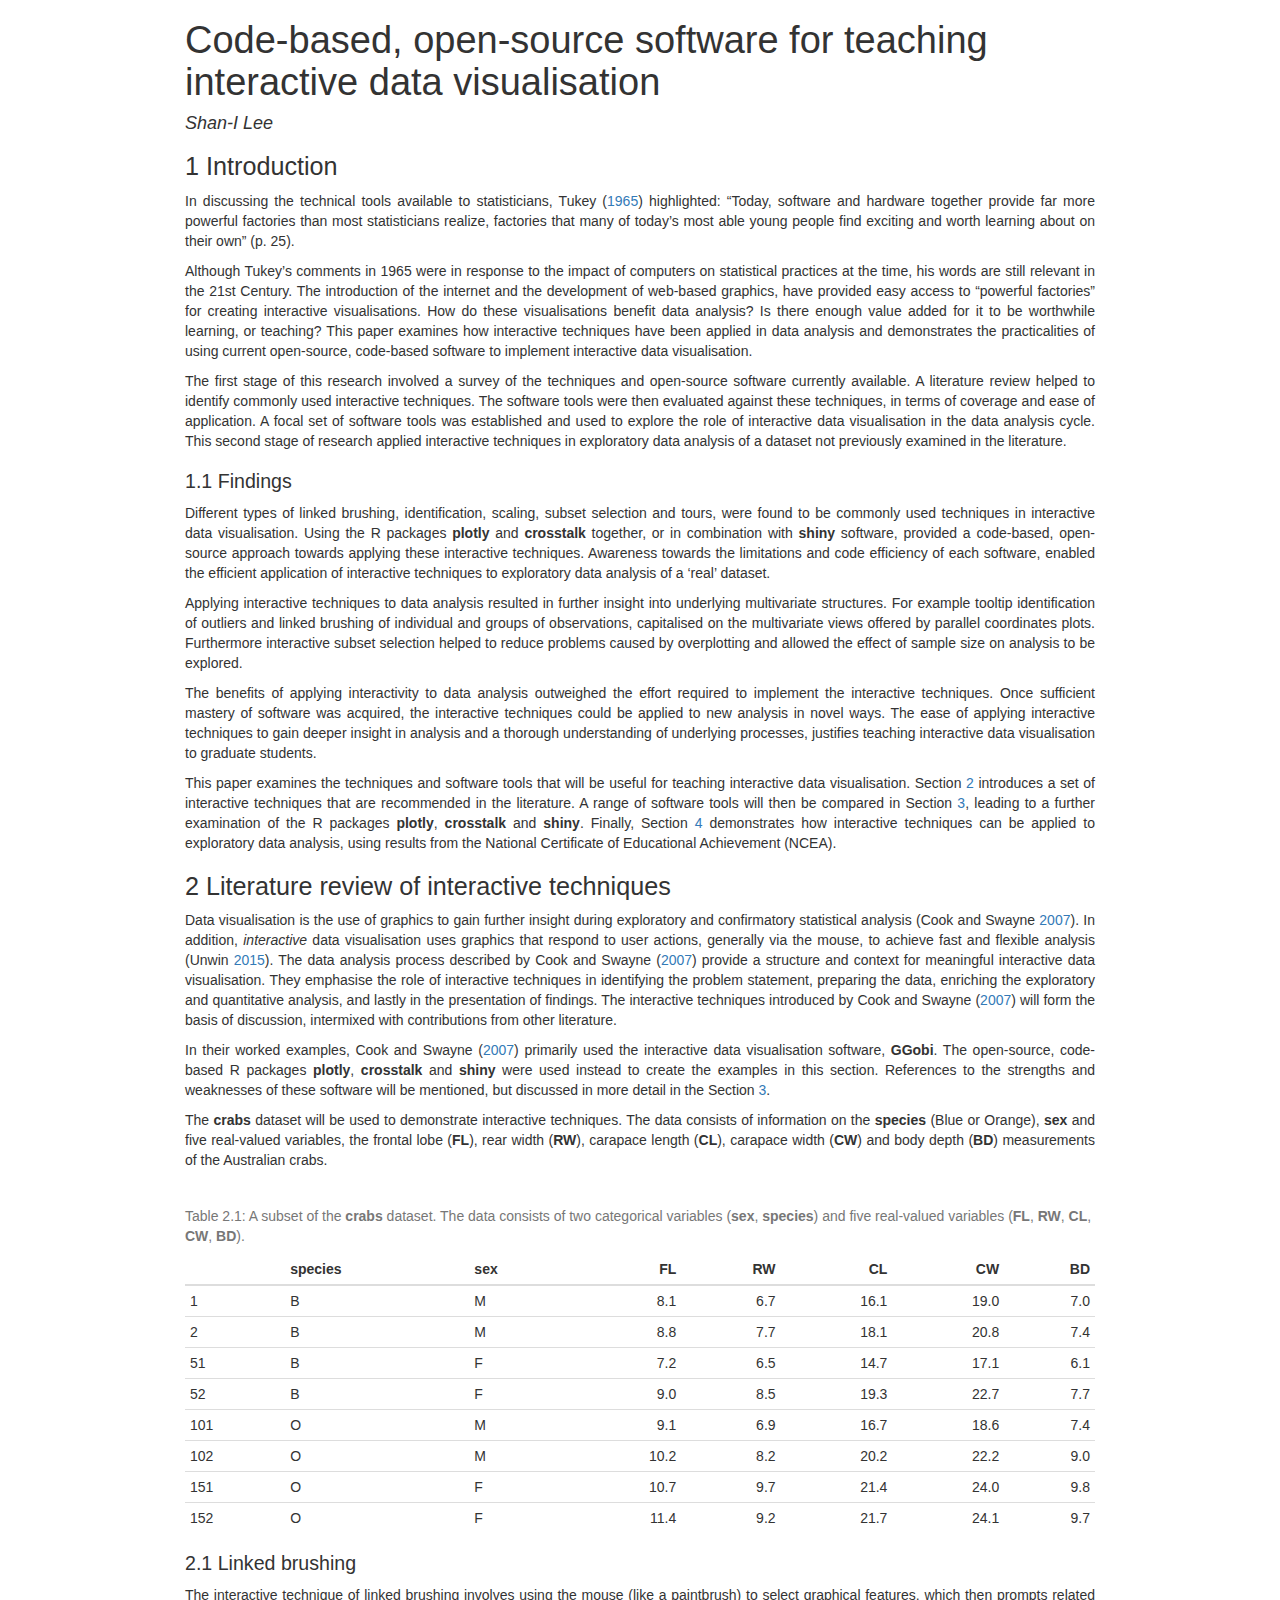
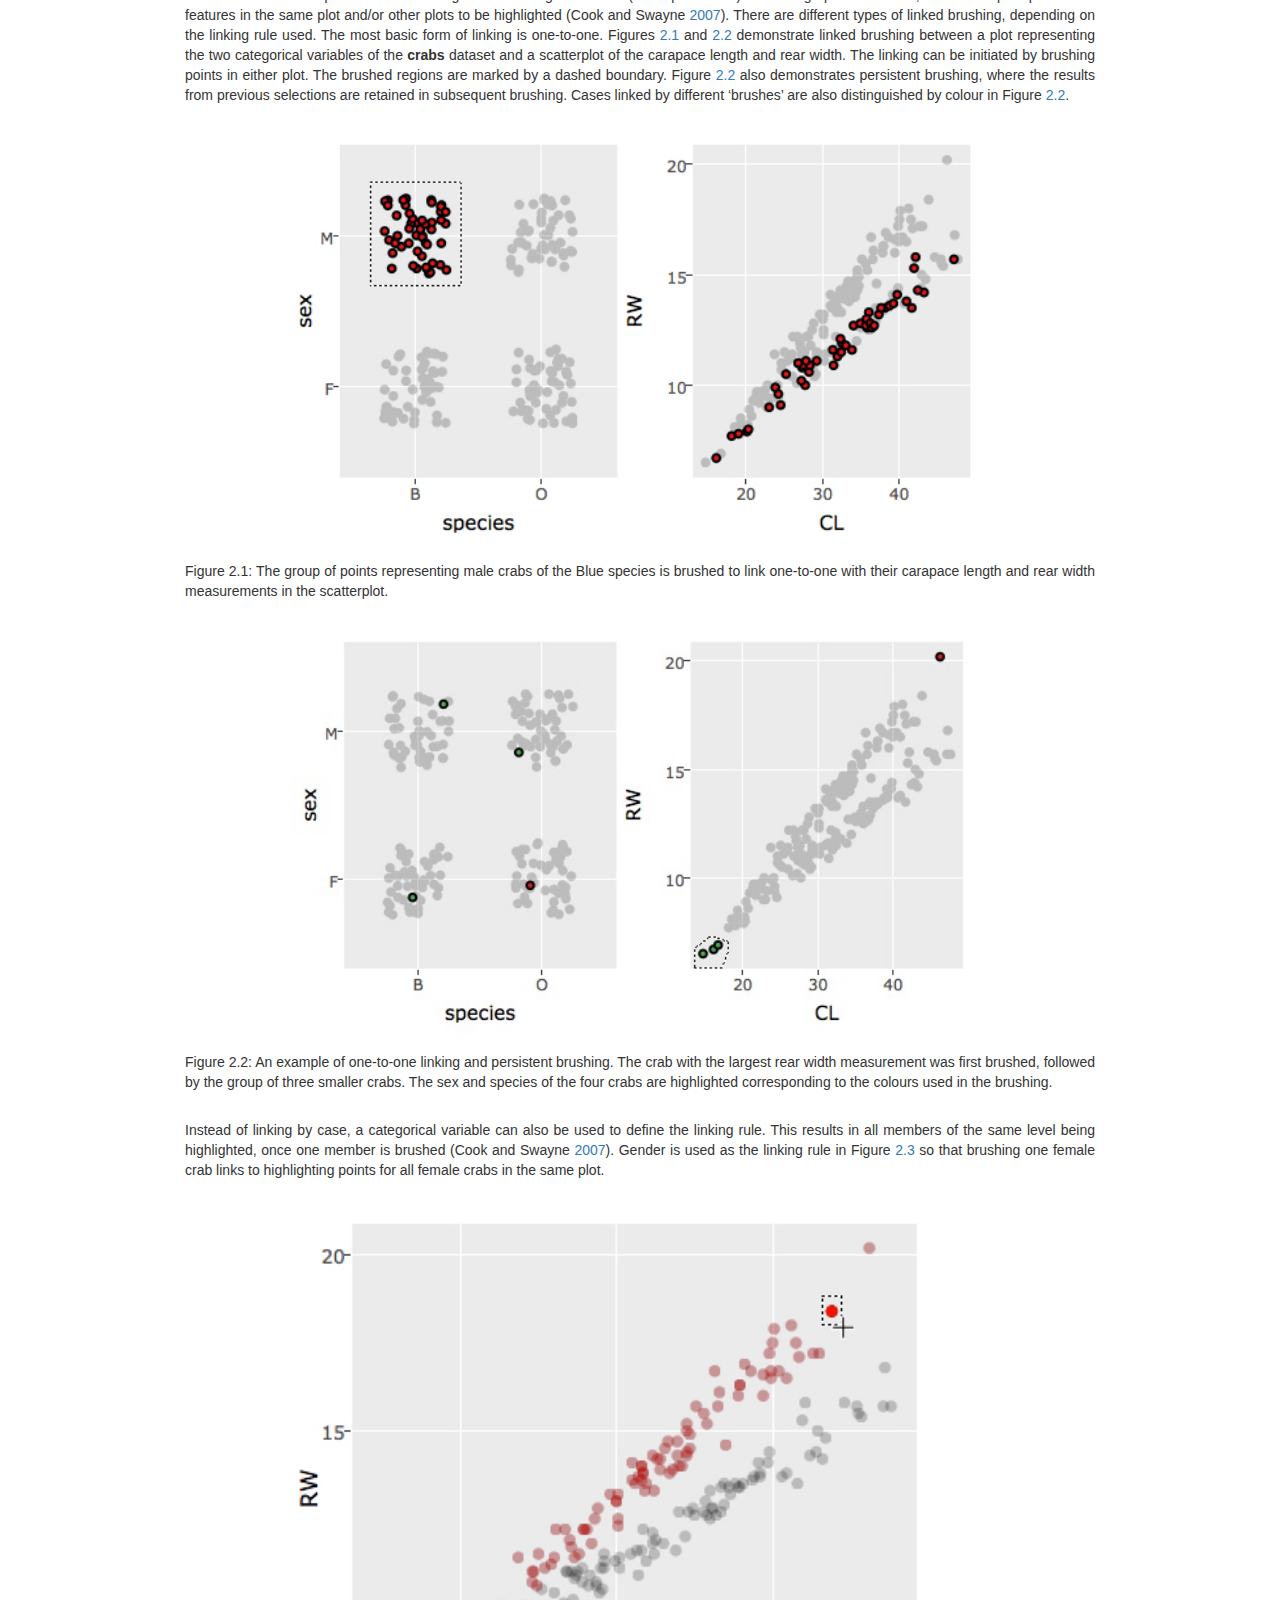
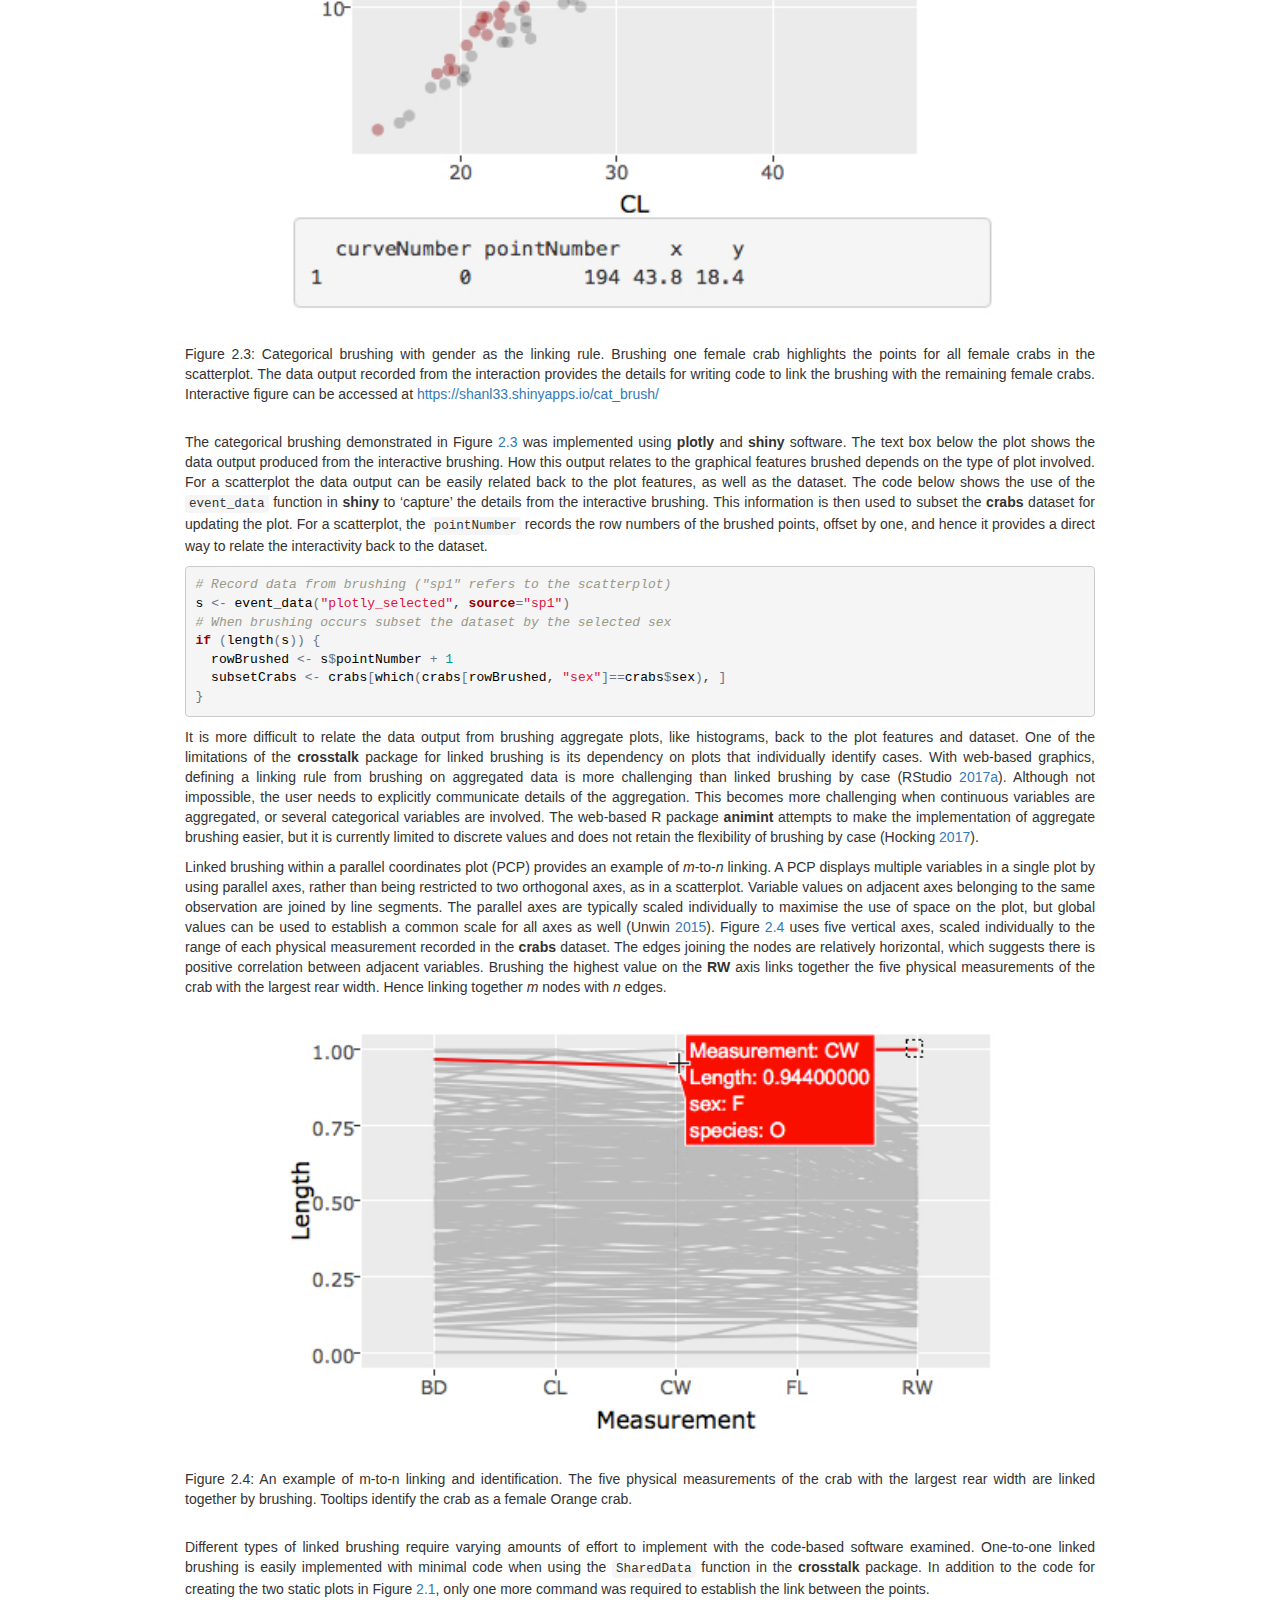
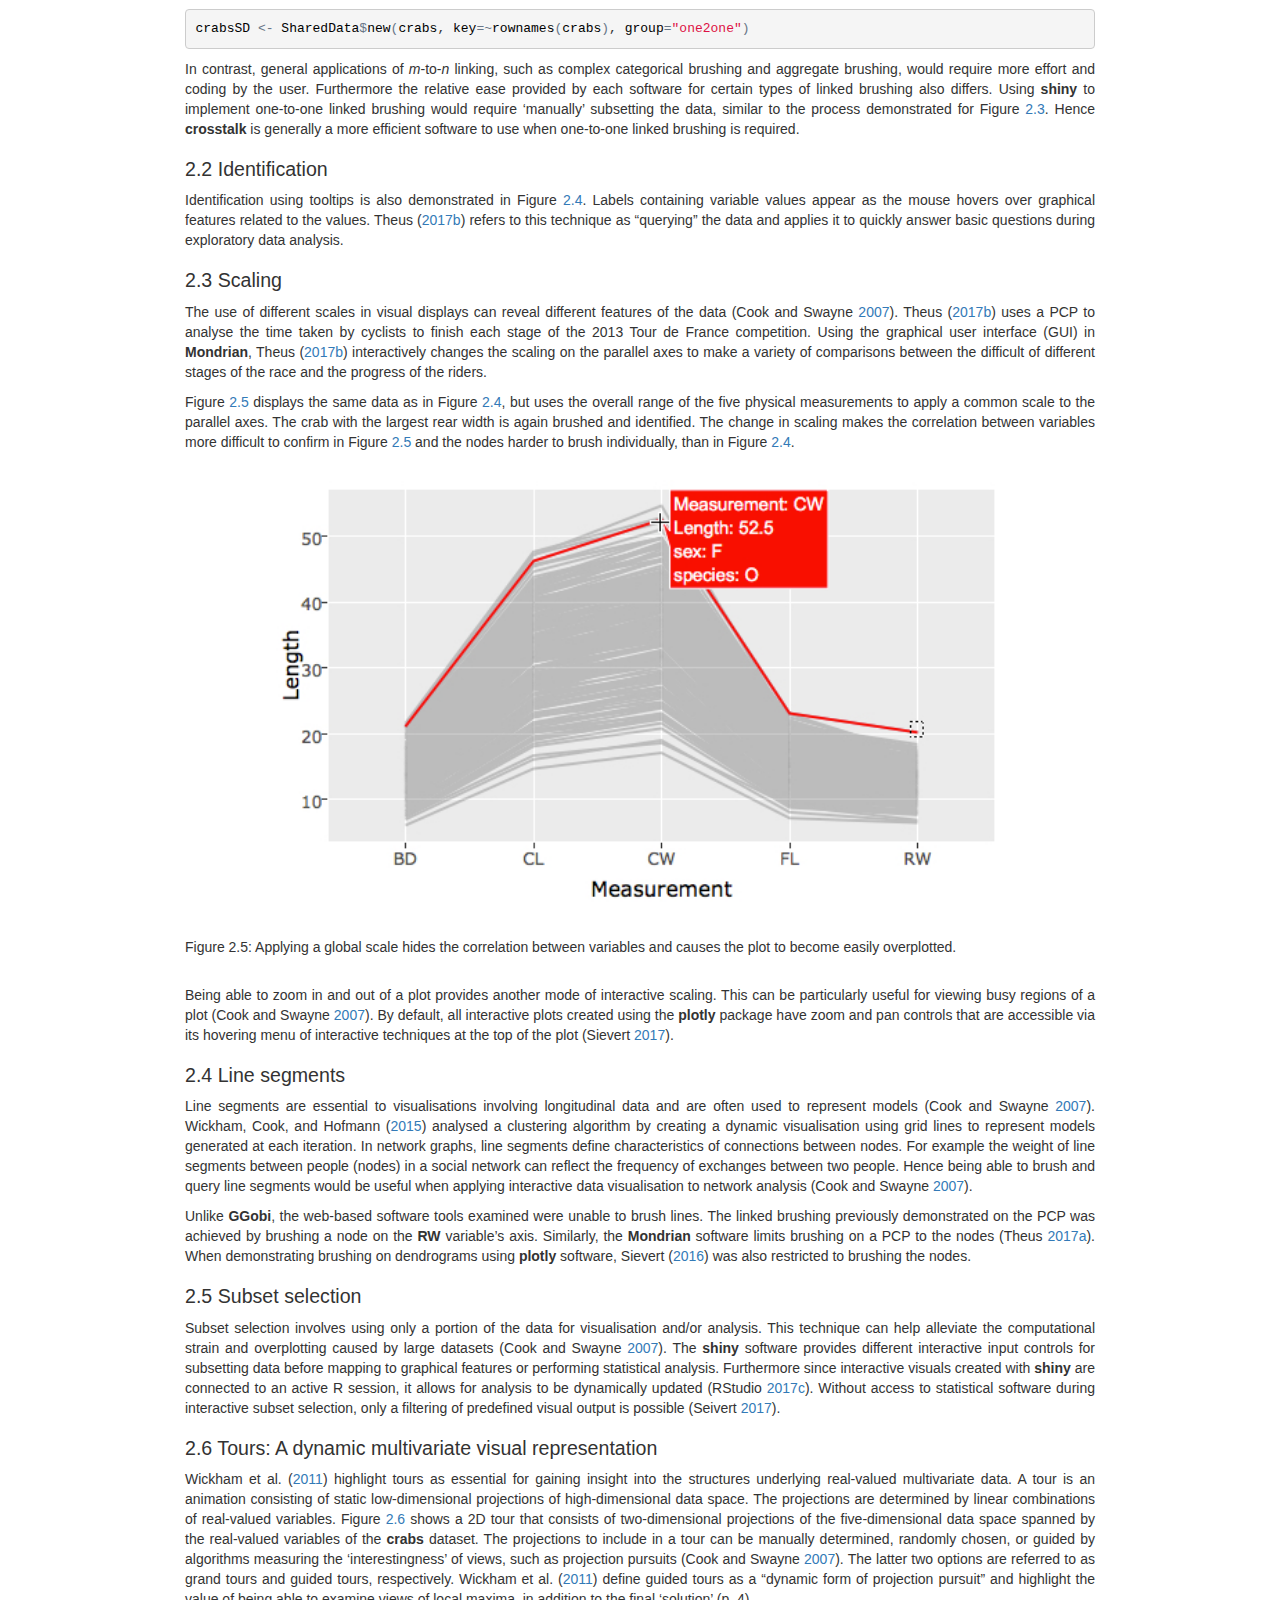
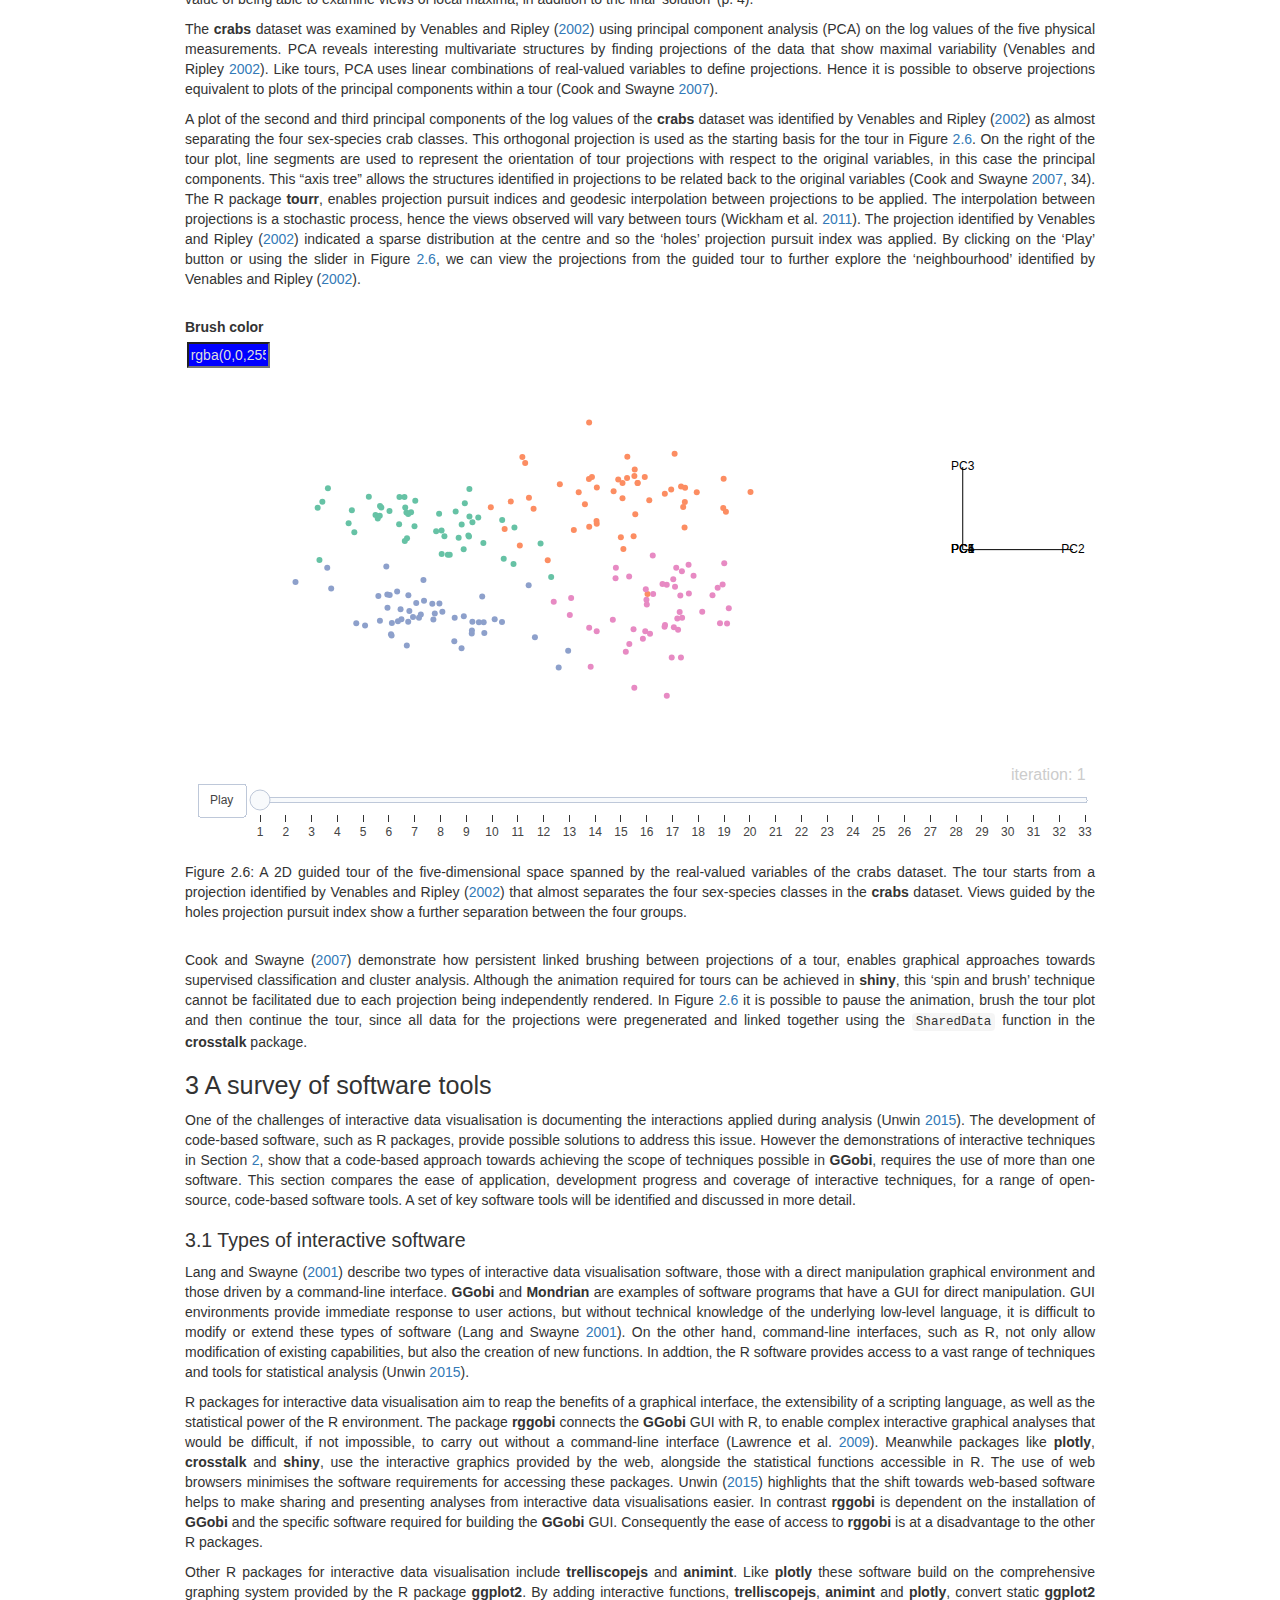
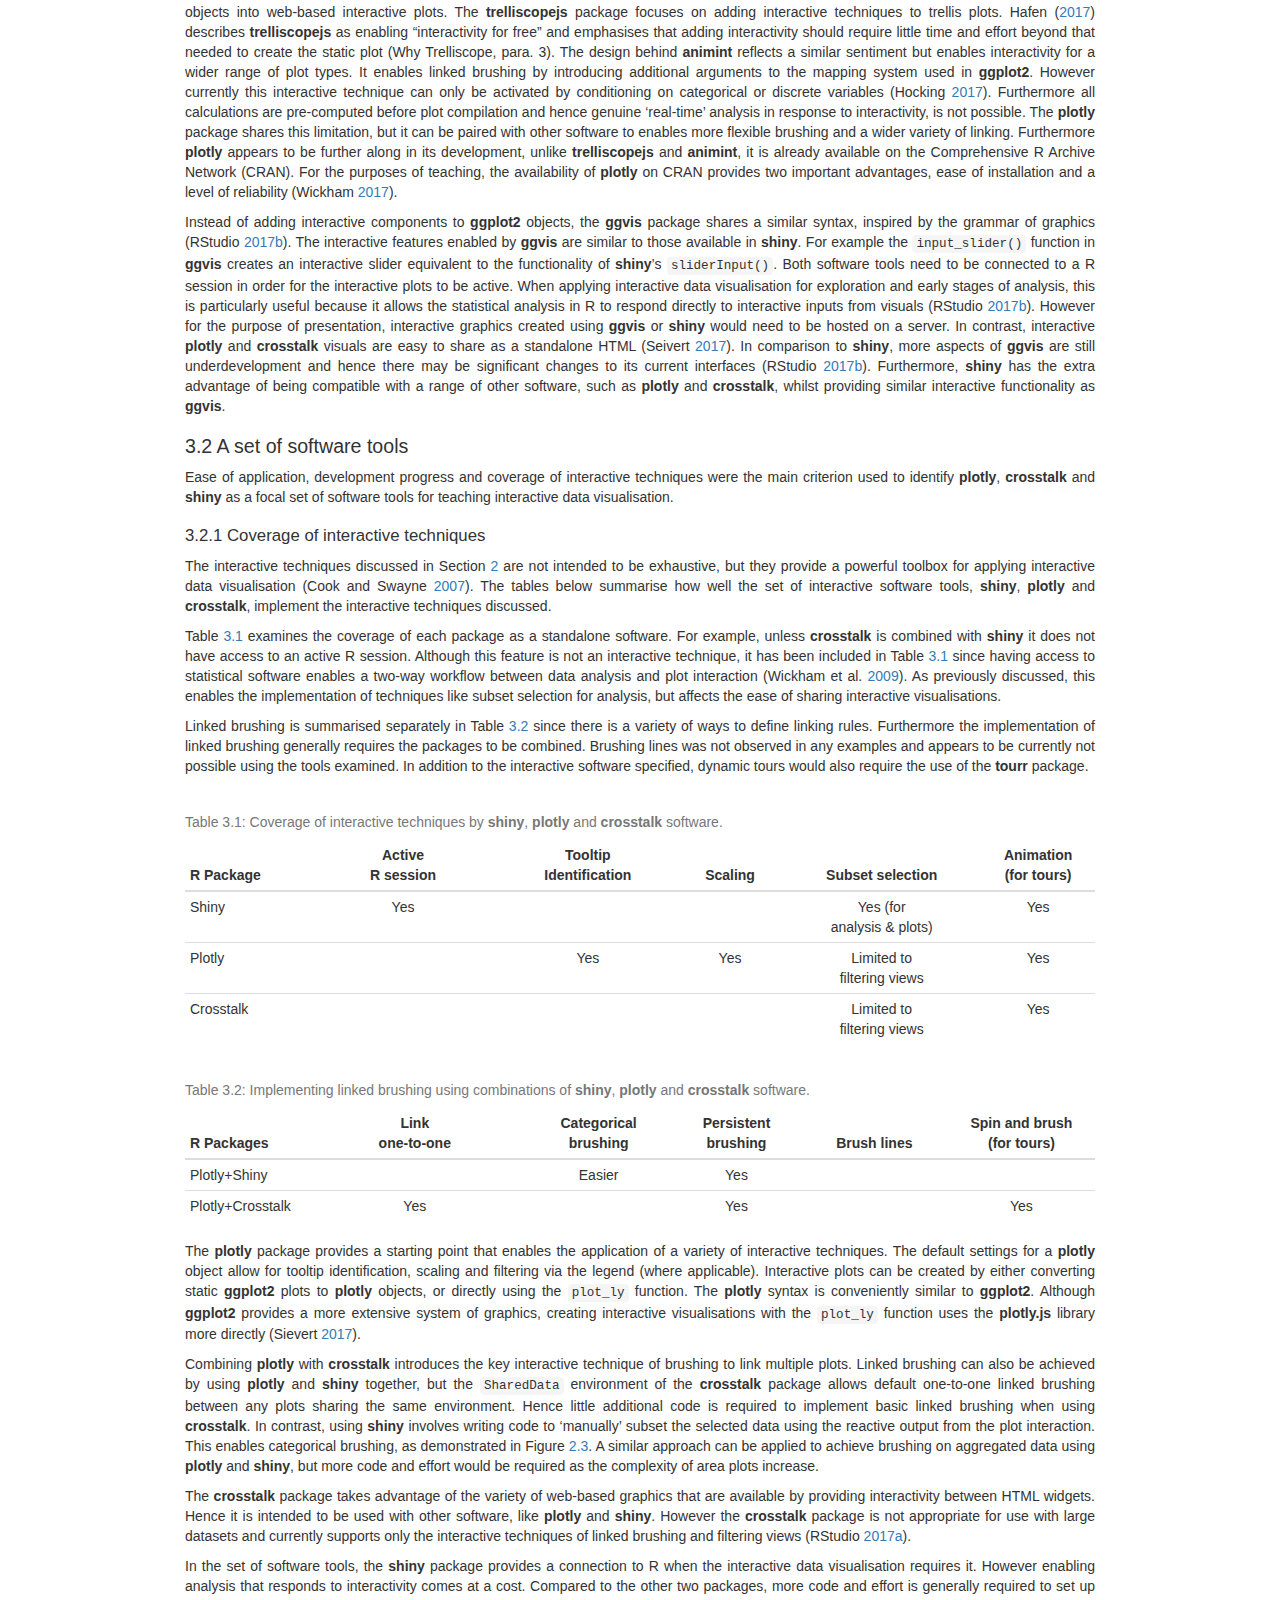
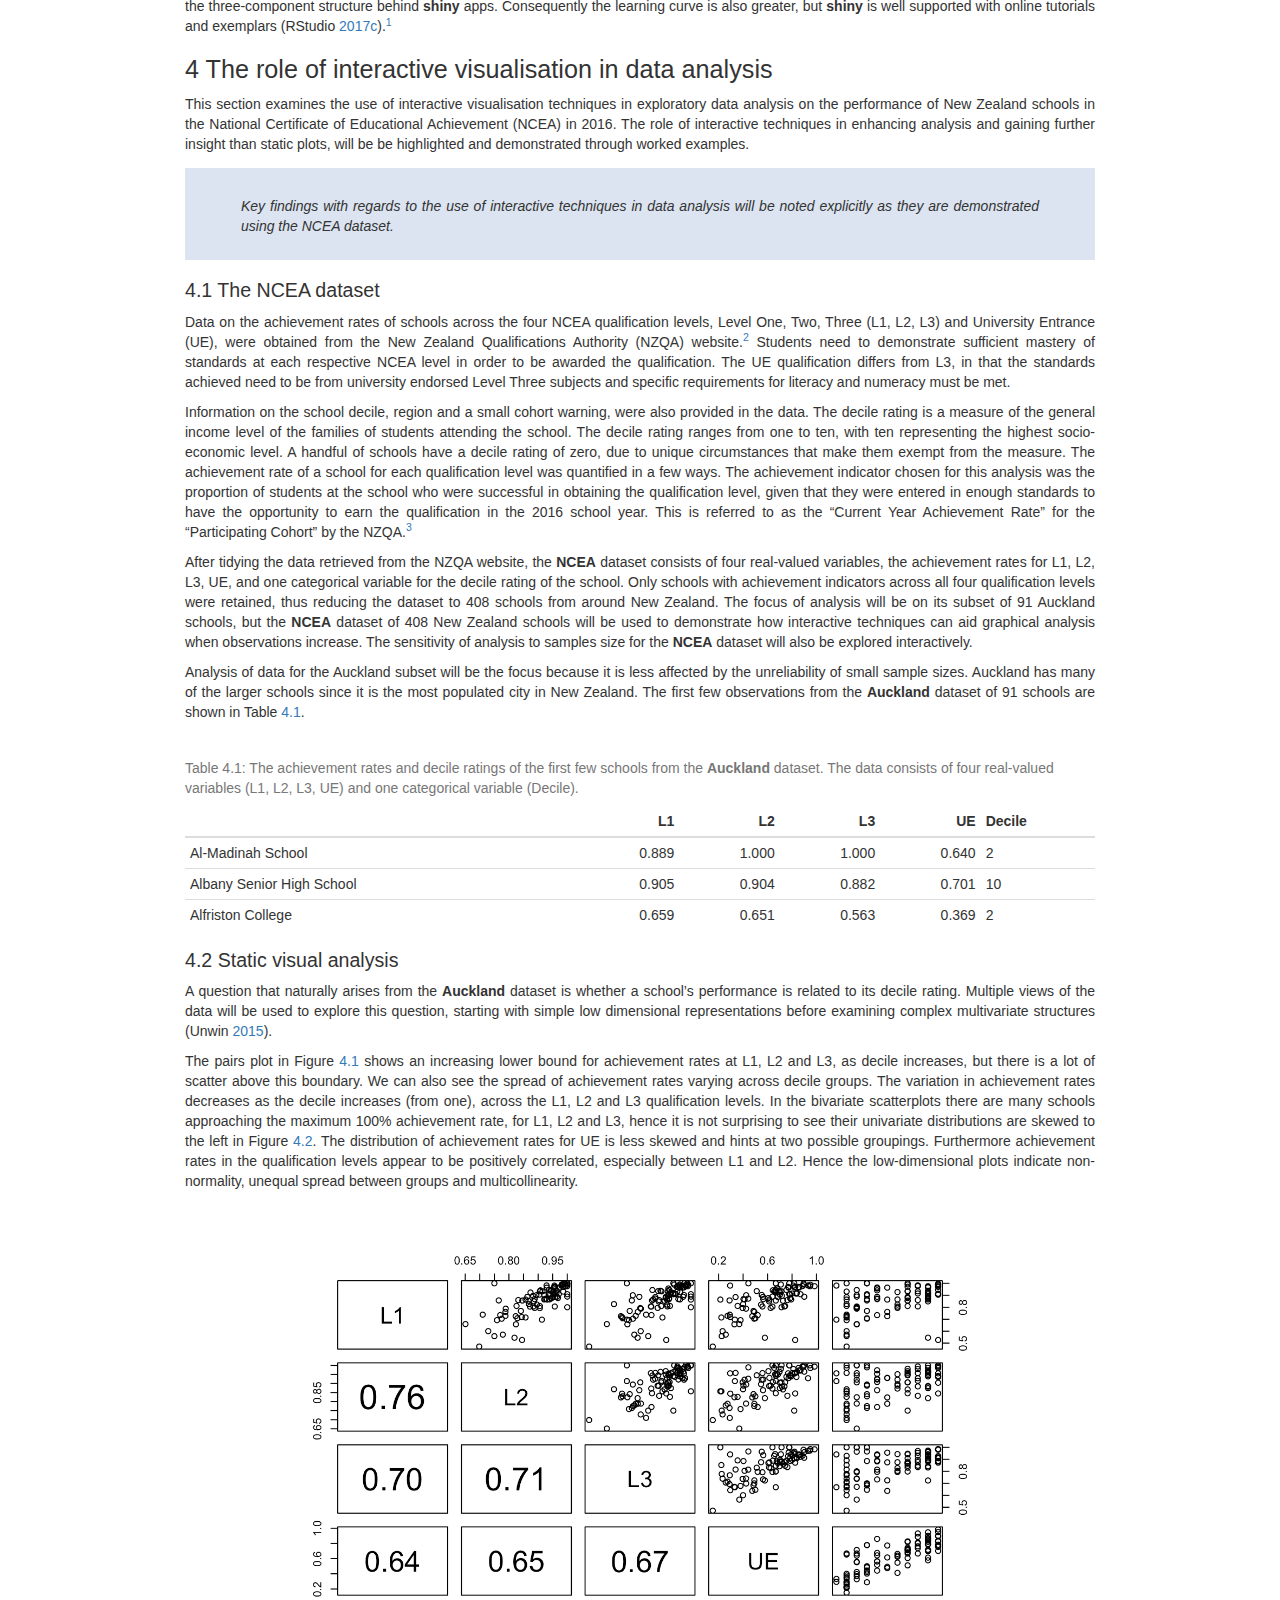
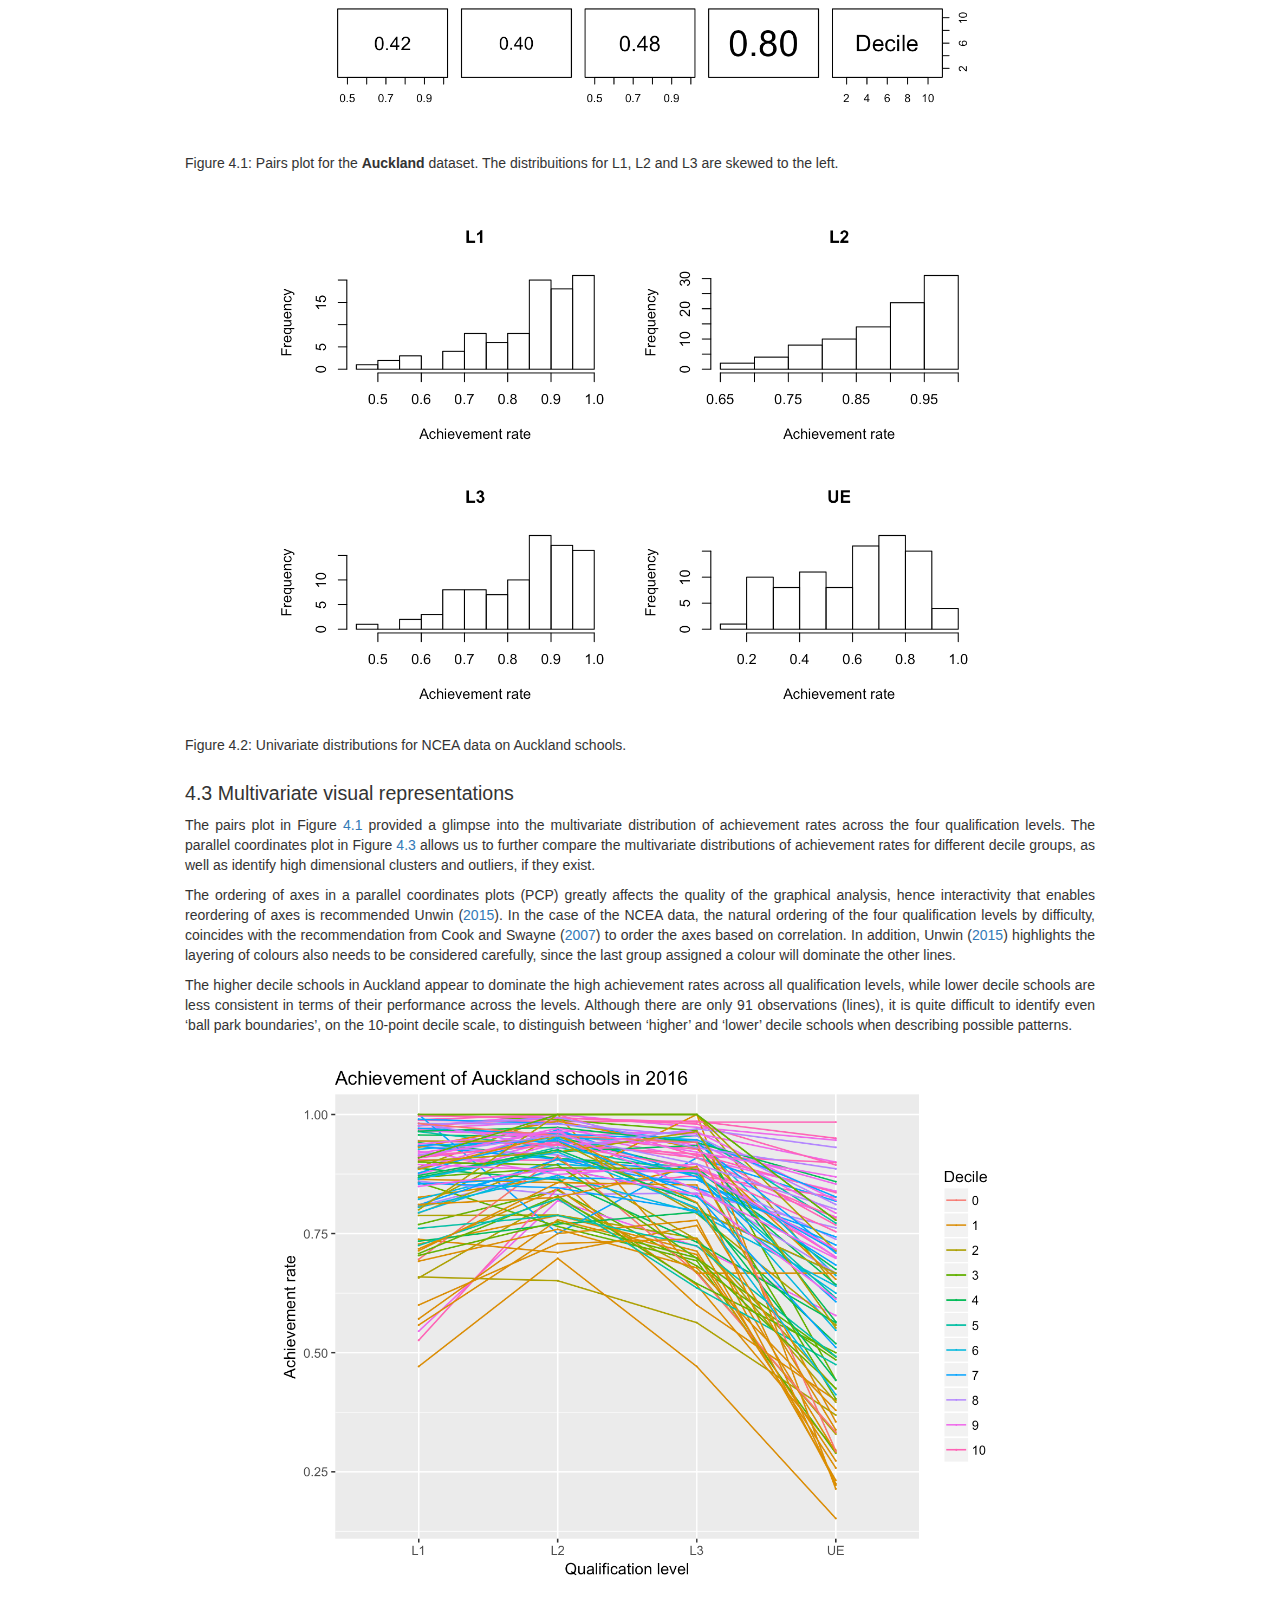
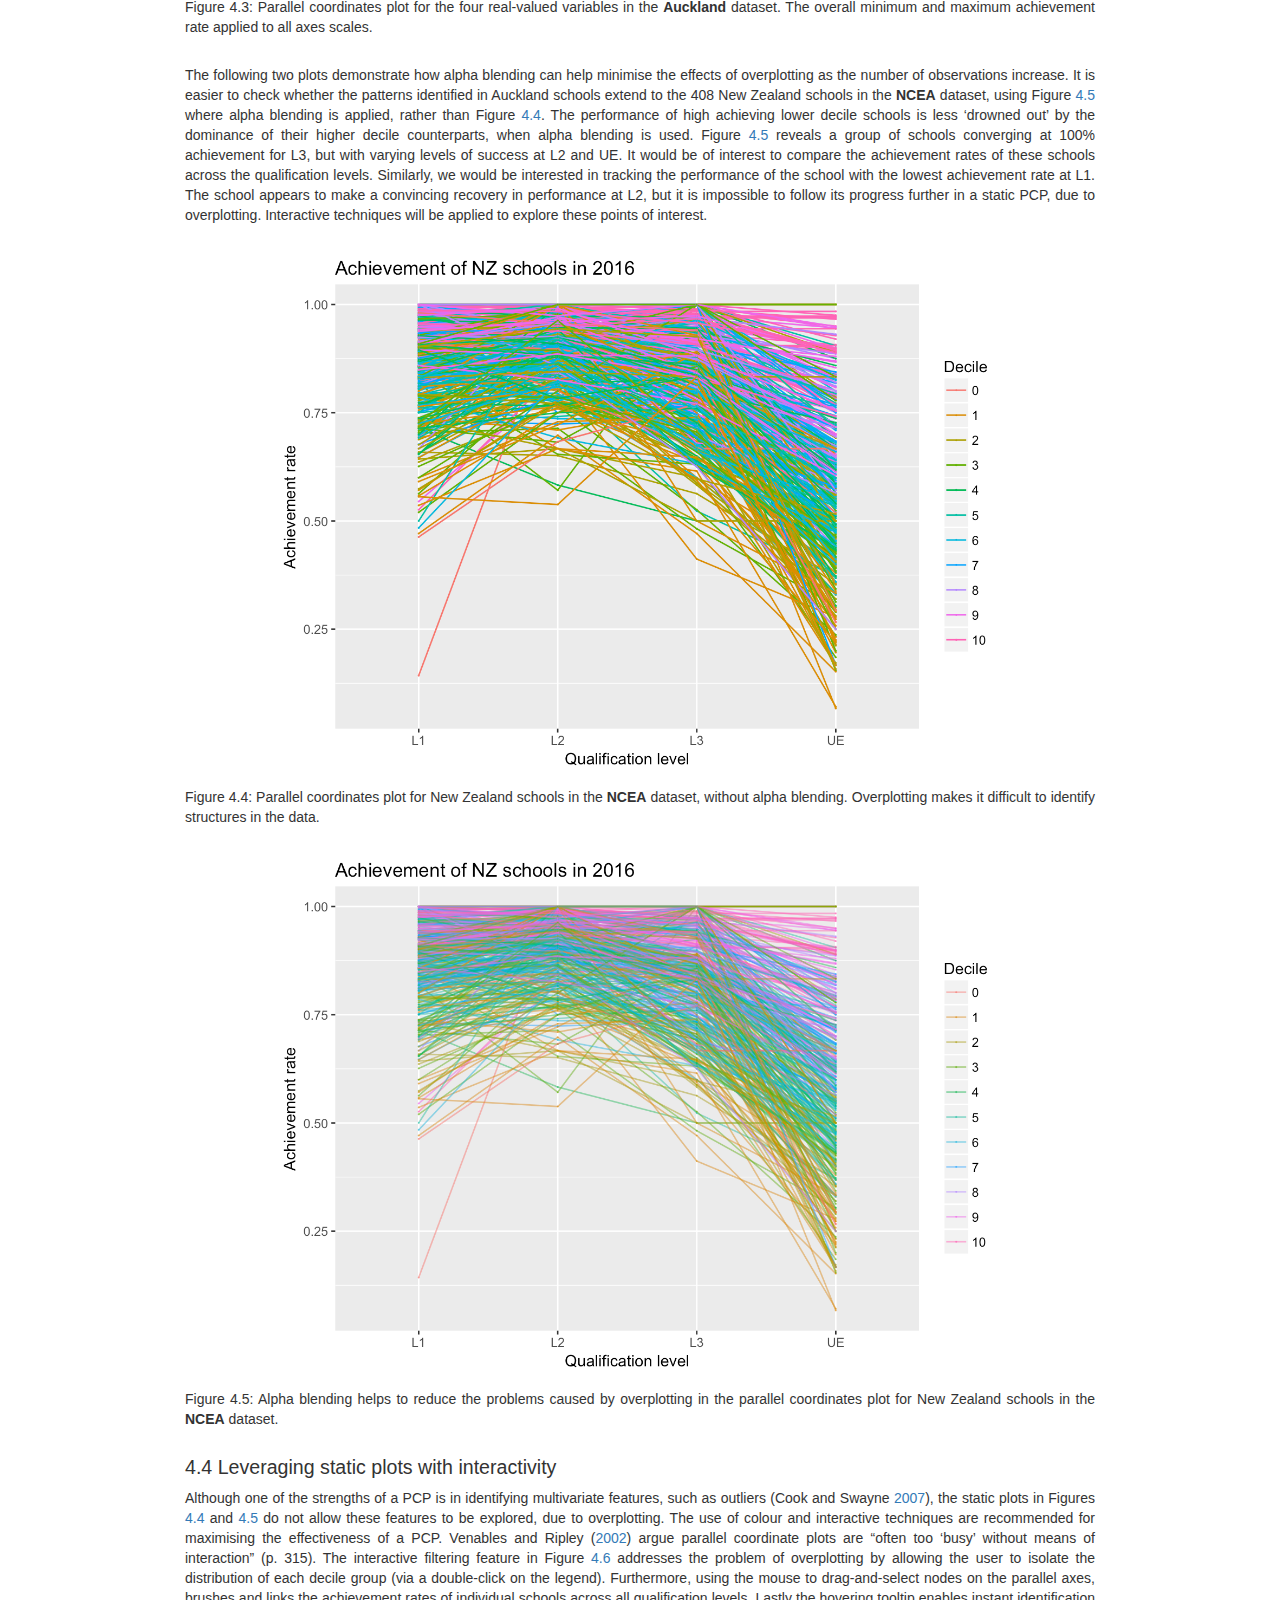
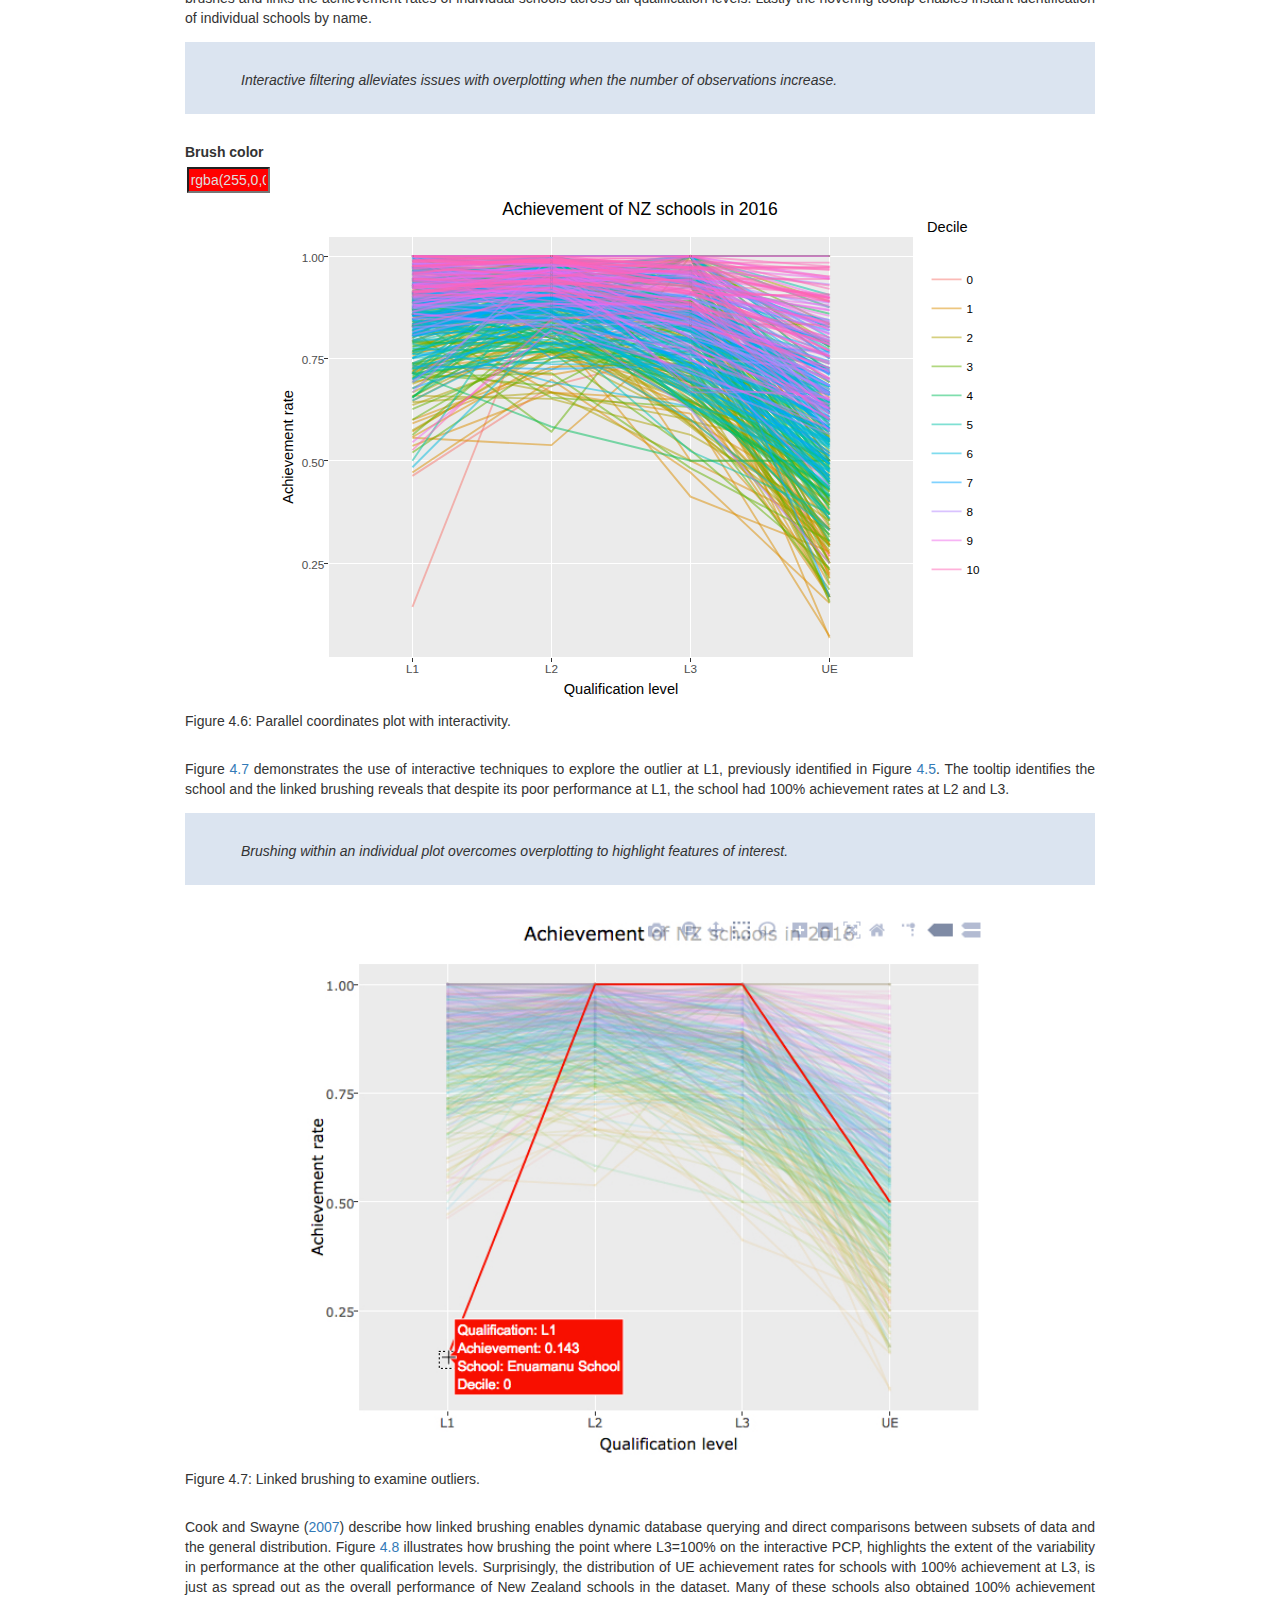
==== commit fce269cf: "Final conc" ====
--- a/index.html
+++ b/index.html
@@ -331,8 +331,8 @@
 <p>The <strong>crabs</strong> dataset was examined by <span class="citation">Venables and Ripley (<a href="#ref-Mass">2002</a>)</span> using principal component analysis (PCA) on the log values of the five physical measurements. PCA reveals interesting multivariate structures by finding projections of the data that show maximal variability <span class="citation">(Venables and Ripley <a href="#ref-Mass">2002</a>)</span>. Like tours, PCA uses linear combinations of real-valued variables to define projections. Hence it is possible to observe projections equivalent to plots of the principal components within a tour <span class="citation">(Cook and Swayne <a href="#ref-Cook">2007</a>)</span>.</p>
 <p>A plot of the second and third principal components of the log values of the <strong>crabs</strong> dataset was identified by <span class="citation">Venables and Ripley (<a href="#ref-Mass">2002</a>)</span> as almost separating the four sex-species crab classes. This orthogonal projection is used as the starting basis for the tour in Figure <a href="#fig:crabstour">2.6</a>. On the right of the tour plot, line segments are used to represent the orientation of tour projections with respect to the original variables, in this case the principal components. This “axis tree” allows the structures identified in projections to be related back to the original variables <span class="citation">(Cook and Swayne <a href="#ref-Cook">2007</a>, 34)</span>. The R package <strong>tourr</strong>, enables projection pursuit indices and geodesic interpolation between projections to be applied. The interpolation between projections is a stochastic process, hence the views observed will vary between tours <span class="citation">(Wickham et al. <a href="#ref-tourr">2011</a>)</span>. The projection identified by <span class="citation">Venables and Ripley (<a href="#ref-Mass">2002</a>)</span> indicated a sparse distribution at the centre and so the ‘holes’ projection pursuit index was applied. By clicking on the ‘Play’ button or using the slider in Figure <a href="#fig:crabstour">2.6</a>, we can view the projections from the guided tour to further explore the ‘neighbourhood’ identified by <span class="citation">Venables and Ripley (<a href="#ref-Mass">2002</a>)</span>.</p>
 <div class="figure" style="text-align: center"><span id="fig:crabstour"></span>
-<div id="3fe6448838da" style="width:80%;height:480px;" class="plotly html-widget"></div>
-<script type="application/json" data-for="3fe6448838da">{"x":{"data":[{"x":[0.561908599066243,0.372161295022785,0.47914383776103,0.481182253845171,0.538592296553898,0.457633180252813,0.321082801642732,0.334818223611667,0.239465875142365,0.454240725218839,0.263261791917534,0.358604299653577,0.228451174901426,0.245092582399093,0.0526701828179566,0.379976085269506,0.254001627877443,0.369590142940372,0.321280581837779,0.116750578449678,0.338987076194775,0.129325070414471,0.206568582660493,0.401711542368221,0.382202875057994,0.227761596517162,0.382297630579388,0.243845213708843,0.261527699663179,0.38133947230939,0.18858629133739,0.24020457672983,0.180746728453745,0.327292960332638,0.309105130736399,0.175887049184827,0.247697014997437,0.185786216007593,0.388834239464703,0.365256065709093,0.241154113329169,0.161172402299597,0.315603243994048,0.185181425984911,0.0712563811439736,0.41290572612571,0.0590014323081432,0.0487195589004566,0.123845047512557,0.352027291868235],"y":[0.434190454692001,0.704380646385657,0.48246063698423,0.616171744167872,0.556912998873117,0.50109642001782,0.605243445344844,0.516432359299878,0.727547091189065,0.643285081621678,0.713626682096698,0.578087247144,0.727834291974958,0.576889462161012,0.496788250389535,0.58699688054626,0.672108503228966,0.536134495303012,0.519328169380417,0.631279730535953,0.516508242705824,0.598817745025524,0.675971862412438,0.652535157401313,0.756718100736154,0.628079425339132,0.655972480233297,0.670393316375648,0.620246735118498,0.58297571535512,0.688875331023711,0.566299829373761,0.648759283215247,0.583874430998917,0.601843931645839,0.661639174258988,0.665503168991132,0.694552772231596,0.634958180460616,0.627269463398762,0.689401246514345,0.728382317602043,0.666083074095917,0.65858013125577,0.759461473309793,0.559371500554539,0.710314244507901,0.688309450110224,0.678769697368708,0.67478239043628],"frame":"1","type":"scatter","mode":"markers","text":["B_F","B_F","B_F","B_F","B_F","B_F","B_F","B_F","B_F","B_F","B_F","B_F","B_F","B_F","B_F","B_F","B_F","B_F","B_F","B_F","B_F","B_F","B_F","B_F","B_F","B_F","B_F","B_F","B_F","B_F","B_F","B_F","B_F","B_F","B_F","B_F","B_F","B_F","B_F","B_F","B_F","B_F","B_F","B_F","B_F","B_F","B_F","B_F","B_F","B_F"],"hoverinfo":"text","key":["51","52","53","54","55","56","57","58","59","60","61","62","63","64","65","66","67","68","69","70","71","72","73","74","75","76","77","78","79","80","81","82","83","84","85","86","87","88","89","90","91","92","93","94","95","96","97","98","99","100"],"set":"2Dtour","name":"B_F","marker":{"fillcolor":"rgba(102,194,165,0.5)","color":"rgba(102,194,165,1)","line":{"color":"transparent"}},"xaxis":"x","yaxis":"y","_isNestedKey":false,"visible":true},{"x":[0.773655802083434,0.554360949130186,0.645526670744186,0.743128802752492,0.720625129505171,0.715073183482415,0.459677557733536,0.85506714927469,0.611735384053911,0.429273314940267,0.504771399303336,0.47314542024193,0.825707557339074,0.718694941979604,0.513061836632517,0.493037636881047,0.651526816484435,0.580958832140828,0.52324321602664,0.662052328807898,0.662276323249355,0.85206761828158,0.940064218889697,0.811725019573793,0.718655460327819,0.661577358347116,0.777502392551013,0.729289682409587,0.636108949725279,0.945965103849125,0.746764709125063,0.644959989334707,0.751963192169142,0.709268593189177,0.645369492870464,0.767636523553098,0.744823274879449,0.847431777389105,0.855691313548241,0.728763523756239,0.74556837609022,0.699111427263563,0.751923306649194,0.498583768432821,1,0.856224148477835,0.622433245568096,0.940968256223179,0.881894847031381,0.833207362561951],"y":[0.372000018970698,0.496090444589729,0.618727837945986,0.584328769148378,0.537445852535468,0.580005858447232,0.610518472893132,0.615873911051245,0.606938899422235,0.689916138654755,0.852434289693273,0.711250039731685,0.754684532325501,0.778686161083337,0.72490487293373,0.550010608570418,0.800844096743638,0.774530808944459,0.6846430506076,0.629250094354741,0.762231311255054,0.69091839235493,0.686989674235881,0.739496115703584,0.723404099777873,0.639917430546878,0.715515907988834,0.875326094788536,0.700876712658557,0.674012472456795,0.664248722873062,0.793452249955512,0.778629509851435,0.792115962020985,1,0.801041235741071,0.804238530101958,0.765608747514574,0.709146887891721,0.797633655578561,0.82803440183535,0.748997287008931,0.779058865479357,0.874486755516729,0.746022625349462,0.761618452738573,0.744581461039305,0.794459693470585,0.745428364386371,0.885865520487934],"frame":"1","type":"scatter","mode":"markers","text":["B_M","B_M","B_M","B_M","B_M","B_M","B_M","B_M","B_M","B_M","B_M","B_M","B_M","B_M","B_M","B_M","B_M","B_M","B_M","B_M","B_M","B_M","B_M","B_M","B_M","B_M","B_M","B_M","B_M","B_M","B_M","B_M","B_M","B_M","B_M","B_M","B_M","B_M","B_M","B_M","B_M","B_M","B_M","B_M","B_M","B_M","B_M","B_M","B_M","B_M"],"hoverinfo":"text","key":["1","2","3","4","5","6","7","8","9","10","11","12","13","14","15","16","17","18","19","20","21","22","23","24","25","26","27","28","29","30","31","32","33","34","35","36","37","38","39","40","41","42","43","44","45","46","47","48","49","50"],"set":"2Dtour","name":"B_M","marker":{"fillcolor":"rgba(252,141,98,0.5)","color":"rgba(252,141,98,1)","line":{"color":"transparent"}},"xaxis":"x","yaxis":"y","_isNestedKey":false,"visible":true},{"x":[0.364974332675383,0.578453782436014,0.599248061952959,0.244658365871931,0.414965208767475,0.387390392673466,0.223317497539309,0.34985747538694,0.201757307651563,0.300661943255842,0.526179315677076,0.30612690811351,0.182140511269883,0.133556087501271,0.258303921097016,0.316311507229303,0.282487414960151,0.202144977526277,0.247716515388913,0.23278135976131,0.410351179831233,0.403023227458244,0.211769566737559,0.453838618772791,0.302986362401928,0.199604109010446,0.185547423219501,0.225187854019444,0.24803353311103,0.512470684674651,0.369904810777662,0.349009046701625,0,0.265342958728069,0.230901330277079,0.271416554415813,0.275449162803214,0.0697581736738233,0.281181958237025,0.209847959303404,0.41359825488118,0.211215000713954,0.250267798818685,0.322755945317565,0.20700750280916,0.152919537588431,0.387724343029651,0.388740817015213,0.437750891657498,0.0784336035184406],"y":[0.173327841721675,0.103064974249853,0.164453404254027,0.183445601193788,0.22998950040811,0.227402856007071,0.381297512275598,0.285573537413361,0.370138525367585,0.336680080998225,0.214328661758055,0.300640483281311,0.364866812842511,0.265443211247304,0.288262882317922,0.338043107337196,0.347894112366694,0.321715915170865,0.270399315372002,0.279678701535107,0.362976818308731,0.269023659842003,0.266633203123692,0.269897186735112,0.279155577542972,0.473274288713379,0.274610703871665,0.272620121209244,0.367726141423184,0.404180686121242,0.291075025112726,0.199301150226562,0.416491638968994,0.339391653752645,0.316480502247194,0.285566695806188,0.297635694700976,0.468404751683098,0.423587519280772,0.224584087181514,0.268869840437611,0.220802112816892,0.310516581229848,0.307067937136456,0.369041991640845,0.256783917727634,0.238727239964964,0.270608972508933,0.279634342620141,0.392375826980925],"frame":"1","type":"scatter","mode":"markers","text":["O_F","O_F","O_F","O_F","O_F","O_F","O_F","O_F","O_F","O_F","O_F","O_F","O_F","O_F","O_F","O_F","O_F","O_F","O_F","O_F","O_F","O_F","O_F","O_F","O_F","O_F","O_F","O_F","O_F","O_F","O_F","O_F","O_F","O_F","O_F","O_F","O_F","O_F","O_F","O_F","O_F","O_F","O_F","O_F","O_F","O_F","O_F","O_F","O_F","O_F"],"hoverinfo":"text","key":["151","152","153","154","155","156","157","158","159","160","161","162","163","164","165","166","167","168","169","170","171","172","173","174","175","176","177","178","179","180","181","182","183","184","185","186","187","188","189","190","191","192","193","194","195","196","197","198","199","200"],"set":"2Dtour","name":"O_F","marker":{"fillcolor":"rgba(141,160,203,0.5)","color":"rgba(141,160,203,1)","line":{"color":"transparent"}},"xaxis":"x","yaxis":"y","_isNestedKey":false,"visible":true},{"x":[0.816019322822263,0.725948062402414,0.648742757531283,0.733637636072758,0.744648634382901,0.82684290218253,0.661955506092817,0.567528254828903,0.812111522095008,0.602899283265814,0.605823046466276,0.948482020626575,0.893894625675806,0.839131522298306,0.844354669707212,0.763486251988258,0.697424462619181,0.704138428070572,0.742916098803372,0.779156312438538,0.772130409416671,0.849666482633984,0.645459978963423,0.831552624568808,0.84711501934915,0.815935109877161,0.834108540723249,0.932904935061239,0.811144390858883,0.9522796152974,0.874840288808067,0.786054302488748,0.785174026423858,0.864536916861959,0.84577158856503,0.7687126095605,0.840838971001351,0.830190104732006,0.771295442961287,0.733287430878624,0.938774859346444,0.927854719956447,0.806587541578884,0.849233881598335,0.863875740243793,0.91646819770793,0.836777715419347,0.769871051764784,0.703412044396796,0.942293050548272],"y":[0,0.160723791118895,0.106300738277512,0.188934121478186,0.0294692661941322,0.139470585396379,0.235529261847594,0.344443529334794,0.259004164460934,0.295312099069541,0.358138274363516,0.264755132500333,0.3076272307154,0.282706014518903,0.306538712263796,0.208125671773369,0.277994119138468,0.468474126867391,0.243210786320637,0.227080630022932,0.333981355434003,0.285196984929935,0.24879870652476,0.250890559928015,0.139694437862739,0.406087122383709,0.398656301087016,0.264971526430117,0.252091365973196,0.31992882247539,0.438944581711915,0.372285595675982,0.513735091551712,0.374490761626401,0.367091930695183,0.236286937135529,0.241382764298542,0.426116945036437,0.351110954810082,0.436712273450401,0.407257725129509,0.395249175445953,0.40864363050768,0.455247343693465,0.479756721125829,0.367488844648289,0.468824118352125,0.389460720604885,0.430269223673527,0.484956820332431],"frame":"1","type":"scatter","mode":"markers","text":["O_M","O_M","O_M","O_M","O_M","O_M","O_M","O_M","O_M","O_M","O_M","O_M","O_M","O_M","O_M","O_M","O_M","O_M","O_M","O_M","O_M","O_M","O_M","O_M","O_M","O_M","O_M","O_M","O_M","O_M","O_M","O_M","O_M","O_M","O_M","O_M","O_M","O_M","O_M","O_M","O_M","O_M","O_M","O_M","O_M","O_M","O_M","O_M","O_M","O_M"],"hoverinfo":"text","key":["101","102","103","104","105","106","107","108","109","110","111","112","113","114","115","116","117","118","119","120","121","122","123","124","125","126","127","128","129","130","131","132","133","134","135","136","137","138","139","140","141","142","143","144","145","146","147","148","149","150"],"set":"2Dtour","name":"O_M","marker":{"fillcolor":"rgba(231,138,195,0.5)","color":"rgba(231,138,195,1)","line":{"color":"transparent"}},"xaxis":"x","yaxis":"y","_isNestedKey":false,"visible":true},{"x":[1,0,null,0,0,null,0,0,null,0,0,null,0,0],"y":[0,0,null,1,0,null,0,0,null,0,0,null,0,0],"hoverinfo":"none","frame":"1","type":"scatter","mode":"lines","line":{"width":1,"fillcolor":"rgba(0,0,0,1)","color":"rgba(0,0,0,1)"},"xaxis":"x2","yaxis":"y2","visible":true},{"x":[1,0,0,0,0],"y":[0,1,0,0,0],"hoverinfo":"none","frame":"1","text":["PC2","PC3","PC4","PC5","PC1"],"type":"scatter","mode":"text","textfont":{"fillcolor":"rgba(0,0,0,1)","color":"rgba(0,0,0,1)"},"xaxis":"x2","yaxis":"y2","visible":true}],"layout":{"xaxis":{"domain":[0,0.7],"range":[-0.1,1.2],"zeroline":false,"showticklabels":false,"showgrid":false,"anchor":"y"},"xaxis2":{"domain":[0.7,1],"range":[-1.1,1.2],"zeroline":false,"showticklabels":false,"showgrid":false,"anchor":"y2"},"yaxis2":{"domain":[0,1],"range":[-2.1,2.2],"zeroline":false,"showticklabels":false,"showgrid":false,"anchor":"x2"},"yaxis":{"domain":[0,1],"range":[-0.1,1.2],"zeroline":false,"showticklabels":false,"showgrid":false,"anchor":"x"},"margin":{"b":0,"l":0,"t":0,"r":0,"pad":0},"dragmode":"select","hovermode":"closest","showlegend":false,"sliders":[{"currentvalue":{"prefix":"iteration: ","xanchor":"right","font":{"size":16,"color":"rgba(204,204,204,1)"}},"steps":[{"method":"animate","args":[["1"],{"transition":{"duration":33,"easing":"linear"},"frame":{"duration":33,"redraw":true},"mode":"immediate"}],"label":"1","value":"1"},{"method":"animate","args":[["2"],{"transition":{"duration":33,"easing":"linear"},"frame":{"duration":33,"redraw":true},"mode":"immediate"}],"label":"2","value":"2"},{"method":"animate","args":[["3"],{"transition":{"duration":33,"easing":"linear"},"frame":{"duration":33,"redraw":true},"mode":"immediate"}],"label":"3","value":"3"},{"method":"animate","args":[["4"],{"transition":{"duration":33,"easing":"linear"},"frame":{"duration":33,"redraw":true},"mode":"immediate"}],"label":"4","value":"4"},{"method":"animate","args":[["5"],{"transition":{"duration":33,"easing":"linear"},"frame":{"duration":33,"redraw":true},"mode":"immediate"}],"label":"5","value":"5"},{"method":"animate","args":[["6"],{"transition":{"duration":33,"easing":"linear"},"frame":{"duration":33,"redraw":true},"mode":"immediate"}],"label":"6","value":"6"},{"method":"animate","args":[["7"],{"transition":{"duration":33,"easing":"linear"},"frame":{"duration":33,"redraw":true},"mode":"immediate"}],"label":"7","value":"7"},{"method":"animate","args":[["8"],{"transition":{"duration":33,"easing":"linear"},"frame":{"duration":33,"redraw":true},"mode":"immediate"}],"label":"8","value":"8"},{"method":"animate","args":[["9"],{"transition":{"duration":33,"easing":"linear"},"frame":{"duration":33,"redraw":true},"mode":"immediate"}],"label":"9","value":"9"},{"method":"animate","args":[["10"],{"transition":{"duration":33,"easing":"linear"},"frame":{"duration":33,"redraw":true},"mode":"immediate"}],"label":"10","value":"10"},{"method":"animate","args":[["11"],{"transition":{"duration":33,"easing":"linear"},"frame":{"duration":33,"redraw":true},"mode":"immediate"}],"label":"11","value":"11"},{"method":"animate","args":[["12"],{"transition":{"duration":33,"easing":"linear"},"frame":{"duration":33,"redraw":true},"mode":"immediate"}],"label":"12","value":"12"},{"method":"animate","args":[["13"],{"transition":{"duration":33,"easing":"linear"},"frame":{"duration":33,"redraw":true},"mode":"immediate"}],"label":"13","value":"13"},{"method":"animate","args":[["14"],{"transition":{"duration":33,"easing":"linear"},"frame":{"duration":33,"redraw":true},"mode":"immediate"}],"label":"14","value":"14"},{"method":"animate","args":[["15"],{"transition":{"duration":33,"easing":"linear"},"frame":{"duration":33,"redraw":true},"mode":"immediate"}],"label":"15","value":"15"},{"method":"animate","args":[["16"],{"transition":{"duration":33,"easing":"linear"},"frame":{"duration":33,"redraw":true},"mode":"immediate"}],"label":"16","value":"16"},{"method":"animate","args":[["17"],{"transition":{"duration":33,"easing":"linear"},"frame":{"duration":33,"redraw":true},"mode":"immediate"}],"label":"17","value":"17"},{"method":"animate","args":[["18"],{"transition":{"duration":33,"easing":"linear"},"frame":{"duration":33,"redraw":true},"mode":"immediate"}],"label":"18","value":"18"},{"method":"animate","args":[["19"],{"transition":{"duration":33,"easing":"linear"},"frame":{"duration":33,"redraw":true},"mode":"immediate"}],"label":"19","value":"19"},{"method":"animate","args":[["20"],{"transition":{"duration":33,"easing":"linear"},"frame":{"duration":33,"redraw":true},"mode":"immediate"}],"label":"20","value":"20"},{"method":"animate","args":[["21"],{"transition":{"duration":33,"easing":"linear"},"frame":{"duration":33,"redraw":true},"mode":"immediate"}],"label":"21","value":"21"},{"method":"animate","args":[["22"],{"transition":{"duration":33,"easing":"linear"},"frame":{"duration":33,"redraw":true},"mode":"immediate"}],"label":"22","value":"22"},{"method":"animate","args":[["23"],{"transition":{"duration":33,"easing":"linear"},"frame":{"duration":33,"redraw":true},"mode":"immediate"}],"label":"23","value":"23"},{"method":"animate","args":[["24"],{"transition":{"duration":33,"easing":"linear"},"frame":{"duration":33,"redraw":true},"mode":"immediate"}],"label":"24","value":"24"},{"method":"animate","args":[["25"],{"transition":{"duration":33,"easing":"linear"},"frame":{"duration":33,"redraw":true},"mode":"immediate"}],"label":"25","value":"25"},{"method":"animate","args":[["26"],{"transition":{"duration":33,"easing":"linear"},"frame":{"duration":33,"redraw":true},"mode":"immediate"}],"label":"26","value":"26"},{"method":"animate","args":[["27"],{"transition":{"duration":33,"easing":"linear"},"frame":{"duration":33,"redraw":true},"mode":"immediate"}],"label":"27","value":"27"},{"method":"animate","args":[["28"],{"transition":{"duration":33,"easing":"linear"},"frame":{"duration":33,"redraw":true},"mode":"immediate"}],"label":"28","value":"28"},{"method":"animate","args":[["29"],{"transition":{"duration":33,"easing":"linear"},"frame":{"duration":33,"redraw":true},"mode":"immediate"}],"label":"29","value":"29"},{"method":"animate","args":[["30"],{"transition":{"duration":33,"easing":"linear"},"frame":{"duration":33,"redraw":true},"mode":"immediate"}],"label":"30","value":"30"},{"method":"animate","args":[["31"],{"transition":{"duration":33,"easing":"linear"},"frame":{"duration":33,"redraw":true},"mode":"immediate"}],"label":"31","value":"31"},{"method":"animate","args":[["32"],{"transition":{"duration":33,"easing":"linear"},"frame":{"duration":33,"redraw":true},"mode":"immediate"}],"label":"32","value":"32"},{"method":"animate","args":[["33"],{"transition":{"duration":33,"easing":"linear"},"frame":{"duration":33,"redraw":true},"mode":"immediate"}],"label":"33","value":"33"},{"method":"animate","args":[["34"],{"transition":{"duration":33,"easing":"linear"},"frame":{"duration":33,"redraw":true},"mode":"immediate"}],"label":"34","value":"34"},{"method":"animate","args":[["35"],{"transition":{"duration":33,"easing":"linear"},"frame":{"duration":33,"redraw":true},"mode":"immediate"}],"label":"35","value":"35"},{"method":"animate","args":[["36"],{"transition":{"duration":33,"easing":"linear"},"frame":{"duration":33,"redraw":true},"mode":"immediate"}],"label":"36","value":"36"}],"visible":true,"pad":{"t":40}}],"updatemenus":[{"type":"buttons","direction":"right","showactive":false,"y":0,"x":0,"yanchor":"top","xanchor":"right","pad":{"t":60,"r":5},"buttons":[{"label":"Play","method":"animate","args":[null,{"fromcurrent":true,"mode":"immediate","transition":{"duration":33,"easing":"linear"},"frame":{"duration":33,"redraw":true}}]}]}]},"attrs":{"3fe66bfb6a97":{"x":{},"y":{},"color":{},"frame":{},"alpha":1,"sizes":[10,100],"type":"scatter","mode":"markers","text":{},"hoverinfo":"text"},"3fe63643b589":{"x":{},"y":{},"hoverinfo":"none","frame":{},"alpha":1,"sizes":[10,100],"xend":0,"yend":0,"type":"scatter","mode":"lines","color":["black"],"size":[1]},"3fe63643b589.1":{"x":{},"y":{},"hoverinfo":"none","frame":{},"alpha":1,"sizes":[10,100],"text":{},"type":"scatter","mode":"text","color":["black"]}},"source":"A","config":{"modeBarButtonsToAdd":[{"name":"Collaborate","icon":{"width":1000,"ascent":500,"descent":-50,"path":"M487 375c7-10 9-23 5-36l-79-259c-3-12-11-23-22-31-11-8-22-12-35-12l-263 0c-15 0-29 5-43 15-13 10-23 23-28 37-5 13-5 25-1 37 0 0 0 3 1 7 1 5 1 8 1 11 0 2 0 4-1 6 0 3-1 5-1 6 1 2 2 4 3 6 1 2 2 4 4 6 2 3 4 5 5 7 5 7 9 16 13 26 4 10 7 19 9 26 0 2 0 5 0 9-1 4-1 6 0 8 0 2 2 5 4 8 3 3 5 5 5 7 4 6 8 15 12 26 4 11 7 19 7 26 1 1 0 4 0 9-1 4-1 7 0 8 1 2 3 5 6 8 4 4 6 6 6 7 4 5 8 13 13 24 4 11 7 20 7 28 1 1 0 4 0 7-1 3-1 6-1 7 0 2 1 4 3 6 1 1 3 4 5 6 2 3 3 5 5 6 1 2 3 5 4 9 2 3 3 7 5 10 1 3 2 6 4 10 2 4 4 7 6 9 2 3 4 5 7 7 3 2 7 3 11 3 3 0 8 0 13-1l0-1c7 2 12 2 14 2l218 0c14 0 25-5 32-16 8-10 10-23 6-37l-79-259c-7-22-13-37-20-43-7-7-19-10-37-10l-248 0c-5 0-9-2-11-5-2-3-2-7 0-12 4-13 18-20 41-20l264 0c5 0 10 2 16 5 5 3 8 6 10 11l85 282c2 5 2 10 2 17 7-3 13-7 17-13z m-304 0c-1-3-1-5 0-7 1-1 3-2 6-2l174 0c2 0 4 1 7 2 2 2 4 4 5 7l6 18c0 3 0 5-1 7-1 1-3 2-6 2l-173 0c-3 0-5-1-8-2-2-2-4-4-4-7z m-24-73c-1-3-1-5 0-7 2-2 3-2 6-2l174 0c2 0 5 0 7 2 3 2 4 4 5 7l6 18c1 2 0 5-1 6-1 2-3 3-5 3l-174 0c-3 0-5-1-7-3-3-1-4-4-5-6z"},"click":"function(gd) { \n        // is this being viewed in RStudio?\n        if (location.search == '?viewer_pane=1') {\n          alert('To learn about plotly for collaboration, visit:\\n https://cpsievert.github.io/plotly_book/plot-ly-for-collaboration.html');\n        } else {\n          window.open('https://cpsievert.github.io/plotly_book/plot-ly-for-collaboration.html', '_blank');\n        }\n      }"}],"cloud":false},"highlight":{"on":"plotly_selected","off":"plotly_deselect","persistent":true,"dynamic":true,"color":["rgba(0,0,255,1)","rgba(228,26,28,1)","rgba(55,126,184,1)","rgba(77,175,74,1)","rgba(152,78,163,1)"],"selectize":false,"defaultValues":null,"opacityDim":0.2,"selected":{"opacity":1},"ctGroups":["2Dtour"]},"subplot":true,".hideLegend":true,"frames":[{"name":"1","data":[{"x":[0.561908599066243,0.372161295022785,0.47914383776103,0.481182253845171,0.538592296553898,0.457633180252813,0.321082801642732,0.334818223611667,0.239465875142365,0.454240725218839,0.263261791917534,0.358604299653577,0.228451174901426,0.245092582399093,0.0526701828179566,0.379976085269506,0.254001627877443,0.369590142940372,0.321280581837779,0.116750578449678,0.338987076194775,0.129325070414471,0.206568582660493,0.401711542368221,0.382202875057994,0.227761596517162,0.382297630579388,0.243845213708843,0.261527699663179,0.38133947230939,0.18858629133739,0.24020457672983,0.180746728453745,0.327292960332638,0.309105130736399,0.175887049184827,0.247697014997437,0.185786216007593,0.388834239464703,0.365256065709093,0.241154113329169,0.161172402299597,0.315603243994048,0.185181425984911,0.0712563811439736,0.41290572612571,0.0590014323081432,0.0487195589004566,0.123845047512557,0.352027291868235],"y":[0.434190454692001,0.704380646385657,0.48246063698423,0.616171744167872,0.556912998873117,0.50109642001782,0.605243445344844,0.516432359299878,0.727547091189065,0.643285081621678,0.713626682096698,0.578087247144,0.727834291974958,0.576889462161012,0.496788250389535,0.58699688054626,0.672108503228966,0.536134495303012,0.519328169380417,0.631279730535953,0.516508242705824,0.598817745025524,0.675971862412438,0.652535157401313,0.756718100736154,0.628079425339132,0.655972480233297,0.670393316375648,0.620246735118498,0.58297571535512,0.688875331023711,0.566299829373761,0.648759283215247,0.583874430998917,0.601843931645839,0.661639174258988,0.665503168991132,0.694552772231596,0.634958180460616,0.627269463398762,0.689401246514345,0.728382317602043,0.666083074095917,0.65858013125577,0.759461473309793,0.559371500554539,0.710314244507901,0.688309450110224,0.678769697368708,0.67478239043628],"frame":"1","type":"scatter","mode":"markers","text":["B_F","B_F","B_F","B_F","B_F","B_F","B_F","B_F","B_F","B_F","B_F","B_F","B_F","B_F","B_F","B_F","B_F","B_F","B_F","B_F","B_F","B_F","B_F","B_F","B_F","B_F","B_F","B_F","B_F","B_F","B_F","B_F","B_F","B_F","B_F","B_F","B_F","B_F","B_F","B_F","B_F","B_F","B_F","B_F","B_F","B_F","B_F","B_F","B_F","B_F"],"hoverinfo":"text","key":["51","52","53","54","55","56","57","58","59","60","61","62","63","64","65","66","67","68","69","70","71","72","73","74","75","76","77","78","79","80","81","82","83","84","85","86","87","88","89","90","91","92","93","94","95","96","97","98","99","100"],"set":"2Dtour","name":"B_F","marker":{"fillcolor":"rgba(102,194,165,0.5)","color":"rgba(102,194,165,1)","line":{"color":"transparent"}},"xaxis":"x","yaxis":"y","_isNestedKey":false,"visible":true},{"x":[0.773655802083434,0.554360949130186,0.645526670744186,0.743128802752492,0.720625129505171,0.715073183482415,0.459677557733536,0.85506714927469,0.611735384053911,0.429273314940267,0.504771399303336,0.47314542024193,0.825707557339074,0.718694941979604,0.513061836632517,0.493037636881047,0.651526816484435,0.580958832140828,0.52324321602664,0.662052328807898,0.662276323249355,0.85206761828158,0.940064218889697,0.811725019573793,0.718655460327819,0.661577358347116,0.777502392551013,0.729289682409587,0.636108949725279,0.945965103849125,0.746764709125063,0.644959989334707,0.751963192169142,0.709268593189177,0.645369492870464,0.767636523553098,0.744823274879449,0.847431777389105,0.855691313548241,0.728763523756239,0.74556837609022,0.699111427263563,0.751923306649194,0.498583768432821,1,0.856224148477835,0.622433245568096,0.940968256223179,0.881894847031381,0.833207362561951],"y":[0.372000018970698,0.496090444589729,0.618727837945986,0.584328769148378,0.537445852535468,0.580005858447232,0.610518472893132,0.615873911051245,0.606938899422235,0.689916138654755,0.852434289693273,0.711250039731685,0.754684532325501,0.778686161083337,0.72490487293373,0.550010608570418,0.800844096743638,0.774530808944459,0.6846430506076,0.629250094354741,0.762231311255054,0.69091839235493,0.686989674235881,0.739496115703584,0.723404099777873,0.639917430546878,0.715515907988834,0.875326094788536,0.700876712658557,0.674012472456795,0.664248722873062,0.793452249955512,0.778629509851435,0.792115962020985,1,0.801041235741071,0.804238530101958,0.765608747514574,0.709146887891721,0.797633655578561,0.82803440183535,0.748997287008931,0.779058865479357,0.874486755516729,0.746022625349462,0.761618452738573,0.744581461039305,0.794459693470585,0.745428364386371,0.885865520487934],"frame":"1","type":"scatter","mode":"markers","text":["B_M","B_M","B_M","B_M","B_M","B_M","B_M","B_M","B_M","B_M","B_M","B_M","B_M","B_M","B_M","B_M","B_M","B_M","B_M","B_M","B_M","B_M","B_M","B_M","B_M","B_M","B_M","B_M","B_M","B_M","B_M","B_M","B_M","B_M","B_M","B_M","B_M","B_M","B_M","B_M","B_M","B_M","B_M","B_M","B_M","B_M","B_M","B_M","B_M","B_M"],"hoverinfo":"text","key":["1","2","3","4","5","6","7","8","9","10","11","12","13","14","15","16","17","18","19","20","21","22","23","24","25","26","27","28","29","30","31","32","33","34","35","36","37","38","39","40","41","42","43","44","45","46","47","48","49","50"],"set":"2Dtour","name":"B_M","marker":{"fillcolor":"rgba(252,141,98,0.5)","color":"rgba(252,141,98,1)","line":{"color":"transparent"}},"xaxis":"x","yaxis":"y","_isNestedKey":false,"visible":true},{"x":[0.364974332675383,0.578453782436014,0.599248061952959,0.244658365871931,0.414965208767475,0.387390392673466,0.223317497539309,0.34985747538694,0.201757307651563,0.300661943255842,0.526179315677076,0.30612690811351,0.182140511269883,0.133556087501271,0.258303921097016,0.316311507229303,0.282487414960151,0.202144977526277,0.247716515388913,0.23278135976131,0.410351179831233,0.403023227458244,0.211769566737559,0.453838618772791,0.302986362401928,0.199604109010446,0.185547423219501,0.225187854019444,0.24803353311103,0.512470684674651,0.369904810777662,0.349009046701625,0,0.265342958728069,0.230901330277079,0.271416554415813,0.275449162803214,0.0697581736738233,0.281181958237025,0.209847959303404,0.41359825488118,0.211215000713954,0.250267798818685,0.322755945317565,0.20700750280916,0.152919537588431,0.387724343029651,0.388740817015213,0.437750891657498,0.0784336035184406],"y":[0.173327841721675,0.103064974249853,0.164453404254027,0.183445601193788,0.22998950040811,0.227402856007071,0.381297512275598,0.285573537413361,0.370138525367585,0.336680080998225,0.214328661758055,0.300640483281311,0.364866812842511,0.265443211247304,0.288262882317922,0.338043107337196,0.347894112366694,0.321715915170865,0.270399315372002,0.279678701535107,0.362976818308731,0.269023659842003,0.266633203123692,0.269897186735112,0.279155577542972,0.473274288713379,0.274610703871665,0.272620121209244,0.367726141423184,0.404180686121242,0.291075025112726,0.199301150226562,0.416491638968994,0.339391653752645,0.316480502247194,0.285566695806188,0.297635694700976,0.468404751683098,0.423587519280772,0.224584087181514,0.268869840437611,0.220802112816892,0.310516581229848,0.307067937136456,0.369041991640845,0.256783917727634,0.238727239964964,0.270608972508933,0.279634342620141,0.392375826980925],"frame":"1","type":"scatter","mode":"markers","text":["O_F","O_F","O_F","O_F","O_F","O_F","O_F","O_F","O_F","O_F","O_F","O_F","O_F","O_F","O_F","O_F","O_F","O_F","O_F","O_F","O_F","O_F","O_F","O_F","O_F","O_F","O_F","O_F","O_F","O_F","O_F","O_F","O_F","O_F","O_F","O_F","O_F","O_F","O_F","O_F","O_F","O_F","O_F","O_F","O_F","O_F","O_F","O_F","O_F","O_F"],"hoverinfo":"text","key":["151","152","153","154","155","156","157","158","159","160","161","162","163","164","165","166","167","168","169","170","171","172","173","174","175","176","177","178","179","180","181","182","183","184","185","186","187","188","189","190","191","192","193","194","195","196","197","198","199","200"],"set":"2Dtour","name":"O_F","marker":{"fillcolor":"rgba(141,160,203,0.5)","color":"rgba(141,160,203,1)","line":{"color":"transparent"}},"xaxis":"x","yaxis":"y","_isNestedKey":false,"visible":true},{"x":[0.816019322822263,0.725948062402414,0.648742757531283,0.733637636072758,0.744648634382901,0.82684290218253,0.661955506092817,0.567528254828903,0.812111522095008,0.602899283265814,0.605823046466276,0.948482020626575,0.893894625675806,0.839131522298306,0.844354669707212,0.763486251988258,0.697424462619181,0.704138428070572,0.742916098803372,0.779156312438538,0.772130409416671,0.849666482633984,0.645459978963423,0.831552624568808,0.84711501934915,0.815935109877161,0.834108540723249,0.932904935061239,0.811144390858883,0.9522796152974,0.874840288808067,0.786054302488748,0.785174026423858,0.864536916861959,0.84577158856503,0.7687126095605,0.840838971001351,0.830190104732006,0.771295442961287,0.733287430878624,0.938774859346444,0.927854719956447,0.806587541578884,0.849233881598335,0.863875740243793,0.91646819770793,0.836777715419347,0.769871051764784,0.703412044396796,0.942293050548272],"y":[0,0.160723791118895,0.106300738277512,0.188934121478186,0.0294692661941322,0.139470585396379,0.235529261847594,0.344443529334794,0.259004164460934,0.295312099069541,0.358138274363516,0.264755132500333,0.3076272307154,0.282706014518903,0.306538712263796,0.208125671773369,0.277994119138468,0.468474126867391,0.243210786320637,0.227080630022932,0.333981355434003,0.285196984929935,0.24879870652476,0.250890559928015,0.139694437862739,0.406087122383709,0.398656301087016,0.264971526430117,0.252091365973196,0.31992882247539,0.438944581711915,0.372285595675982,0.513735091551712,0.374490761626401,0.367091930695183,0.236286937135529,0.241382764298542,0.426116945036437,0.351110954810082,0.436712273450401,0.407257725129509,0.395249175445953,0.40864363050768,0.455247343693465,0.479756721125829,0.367488844648289,0.468824118352125,0.389460720604885,0.430269223673527,0.484956820332431],"frame":"1","type":"scatter","mode":"markers","text":["O_M","O_M","O_M","O_M","O_M","O_M","O_M","O_M","O_M","O_M","O_M","O_M","O_M","O_M","O_M","O_M","O_M","O_M","O_M","O_M","O_M","O_M","O_M","O_M","O_M","O_M","O_M","O_M","O_M","O_M","O_M","O_M","O_M","O_M","O_M","O_M","O_M","O_M","O_M","O_M","O_M","O_M","O_M","O_M","O_M","O_M","O_M","O_M","O_M","O_M"],"hoverinfo":"text","key":["101","102","103","104","105","106","107","108","109","110","111","112","113","114","115","116","117","118","119","120","121","122","123","124","125","126","127","128","129","130","131","132","133","134","135","136","137","138","139","140","141","142","143","144","145","146","147","148","149","150"],"set":"2Dtour","name":"O_M","marker":{"fillcolor":"rgba(231,138,195,0.5)","color":"rgba(231,138,195,1)","line":{"color":"transparent"}},"xaxis":"x","yaxis":"y","_isNestedKey":false,"visible":true},{"x":[1,0,null,0,0,null,0,0,null,0,0,null,0,0],"y":[0,0,null,1,0,null,0,0,null,0,0,null,0,0],"hoverinfo":"none","frame":"1","type":"scatter","mode":"lines","line":{"width":1,"fillcolor":"rgba(0,0,0,1)","color":"rgba(0,0,0,1)"},"xaxis":"x2","yaxis":"y2","visible":true},{"x":[1,0,0,0,0],"y":[0,1,0,0,0],"hoverinfo":"none","frame":"1","text":["PC2","PC3","PC4","PC5","PC1"],"type":"scatter","mode":"text","textfont":{"fillcolor":"rgba(0,0,0,1)","color":"rgba(0,0,0,1)"},"xaxis":"x2","yaxis":"y2","visible":true}],"traces":[0,1,2,3,4,5]},{"name":"2","data":[{"x":[0.58040670313369,0.388861346495931,0.493447683552119,0.494982230972601,0.547211389443569,0.477616678753892,0.332908053499551,0.35077090523155,0.246559038258454,0.464196975861385,0.260632987895861,0.368898570645939,0.24489561318032,0.263884073558668,0.0698044795742724,0.395583609454673,0.274349943891063,0.383262014404209,0.341027278948327,0.134643898897986,0.358775285998765,0.143626848417105,0.223620116384189,0.412008729971753,0.389361809884207,0.240405979007656,0.392650353079205,0.255155700285951,0.281966550328375,0.3868083402714,0.189863566754792,0.25831261150051,0.199290172838633,0.338783305057739,0.323494841682909,0.18485723665409,0.269145356581429,0.199848601173527,0.399268637021204,0.382590152751255,0.248164402749982,0.176908154452769,0.326718378231011,0.207019555064069,0.079501441562999,0.425877466512956,0.0753247317208465,0.0684333153143494,0.144547712296436,0.364125556213956],"y":[0.450232423681398,0.717255146004517,0.492264059881658,0.625933535999507,0.560944045824959,0.516042056714816,0.610819247159467,0.525153153932247,0.728244849901643,0.648483613431432,0.703272256721045,0.582237250838978,0.737449822636203,0.586881496638725,0.502715531466492,0.594861732662619,0.684193706431578,0.542765628093542,0.530152101272886,0.640895272625763,0.52719517174894,0.60272483571539,0.683113897822647,0.65603980803573,0.758270352921936,0.630897299529526,0.658519068899211,0.673495940028428,0.63132448474887,0.579600742279215,0.68098702898074,0.573946600666665,0.655636230301946,0.585111569663801,0.606666700283745,0.659683282444248,0.675877275017006,0.698774040203148,0.636956855774301,0.635621070845685,0.686304486955143,0.73363843003745,0.667303623098532,0.669708390346451,0.756062351017465,0.563348722926778,0.713418604149184,0.694630404682343,0.686796664353906,0.677197823719569],"frame":"2","type":"scatter","mode":"markers","text":["B_F","B_F","B_F","B_F","B_F","B_F","B_F","B_F","B_F","B_F","B_F","B_F","B_F","B_F","B_F","B_F","B_F","B_F","B_F","B_F","B_F","B_F","B_F","B_F","B_F","B_F","B_F","B_F","B_F","B_F","B_F","B_F","B_F","B_F","B_F","B_F","B_F","B_F","B_F","B_F","B_F","B_F","B_F","B_F","B_F","B_F","B_F","B_F","B_F","B_F"],"hoverinfo":"text","key":["51","52","53","54","55","56","57","58","59","60","61","62","63","64","65","66","67","68","69","70","71","72","73","74","75","76","77","78","79","80","81","82","83","84","85","86","87","88","89","90","91","92","93","94","95","96","97","98","99","100"],"set":"2Dtour","name":"B_F","marker":{"fillcolor":"rgba(102,194,165,0.5)","color":"rgba(102,194,165,1)","line":{"color":"transparent"}},"xaxis":"x","yaxis":"y","_isNestedKey":false,"visible":true},{"x":[0.789293862160355,0.567464718910851,0.655637739618578,0.75330491408299,0.72828136043117,0.730262071591474,0.474410627287568,0.865273138273761,0.61466632088014,0.441652666190927,0.517601960307449,0.491107905621957,0.835096127365231,0.722136913476205,0.520492076254617,0.504434715373954,0.653538076057082,0.586156506256088,0.528548183328602,0.667389809319474,0.668917154394056,0.862384336030881,0.941105203752138,0.816063822977264,0.726101474152519,0.668172406069176,0.780428905635866,0.737205002673725,0.641722467498397,0.94731989080033,0.761196627477528,0.657218646338001,0.757967994360571,0.717450136730816,0.649567771701858,0.76916470468431,0.75119533343585,0.847057110870984,0.859153982558697,0.736776568817227,0.74841197531421,0.706882482294057,0.753847616928737,0.508960502307108,1,0.85132728912119,0.624916756496975,0.943321090298711,0.883313991261472,0.835190908805981],"y":[0.38725867623679,0.505130462998608,0.627764102548954,0.59276830549261,0.541928037415414,0.592342749177235,0.61874360459726,0.625041975600333,0.605343465861988,0.696646553122116,0.861191302073814,0.724439941569001,0.762427364932989,0.780414553825451,0.726859450564038,0.554521103390096,0.799294299802339,0.77507150516265,0.684617208788048,0.629286730961741,0.764006230588244,0.698283199451031,0.686846700305776,0.740660708423899,0.726521622714183,0.640457525385602,0.714271857764644,0.878923676908503,0.700606175789107,0.67343213041635,0.674659422233775,0.800998057173488,0.780723586191995,0.796866203406446,1,0.799107356770549,0.806354004329498,0.762351158960249,0.708845291584012,0.802016187947448,0.826745900842567,0.750198769450439,0.775710655921408,0.878185795986635,0.7433579582349,0.752378514492243,0.740469596743186,0.794059815085398,0.743178842594786,0.884319371053337],"frame":"2","type":"scatter","mode":"markers","text":["B_M","B_M","B_M","B_M","B_M","B_M","B_M","B_M","B_M","B_M","B_M","B_M","B_M","B_M","B_M","B_M","B_M","B_M","B_M","B_M","B_M","B_M","B_M","B_M","B_M","B_M","B_M","B_M","B_M","B_M","B_M","B_M","B_M","B_M","B_M","B_M","B_M","B_M","B_M","B_M","B_M","B_M","B_M","B_M","B_M","B_M","B_M","B_M","B_M","B_M"],"hoverinfo":"text","key":["1","2","3","4","5","6","7","8","9","10","11","12","13","14","15","16","17","18","19","20","21","22","23","24","25","26","27","28","29","30","31","32","33","34","35","36","37","38","39","40","41","42","43","44","45","46","47","48","49","50"],"set":"2Dtour","name":"B_M","marker":{"fillcolor":"rgba(252,141,98,0.5)","color":"rgba(252,141,98,1)","line":{"color":"transparent"}},"xaxis":"x","yaxis":"y","_isNestedKey":false,"visible":true},{"x":[0.387396586008061,0.587993458215525,0.609270558826677,0.264783903041393,0.433355921344521,0.401688086052514,0.240134486163267,0.360411907002122,0.21395347609018,0.313276566103816,0.541062534159631,0.319269157332019,0.194219431242495,0.146590475211958,0.268700103203045,0.324029630931433,0.289858360418599,0.207999987695851,0.257280546529819,0.238282933689693,0.417864925613273,0.413817609920837,0.214401667384276,0.459405913797344,0.309010560890586,0.217224810135446,0.193967326696353,0.230649250241237,0.25663735145652,0.517938406861343,0.364974546182713,0.355105251242963,0,0.2712999447977,0.24021607159605,0.282429675854031,0.283122388480319,0.0800121067337985,0.286372805558987,0.221753877274881,0.417348049819885,0.224283295749588,0.261695259119676,0.320255784540461,0.218958044082889,0.157468718515603,0.392737829219305,0.391642150170075,0.438086507462421,0.0872674047773159],"y":[0.184444315971766,0.102604533613982,0.164955817157197,0.189894866606568,0.237117334472804,0.231135518416088,0.384912643087687,0.284018918740216,0.368667122264943,0.336259644181399,0.217191556714774,0.30031452318414,0.362080705617022,0.262131774281995,0.284407194502658,0.333166857291321,0.342801936977213,0.312894584601964,0.266076136887303,0.270087769892388,0.359012838822005,0.266778039450677,0.253942456657661,0.263287150619223,0.271222625785711,0.476729496438519,0.268174020074324,0.262329142082162,0.362204806760946,0.39876054349998,0.27285469041744,0.190820798174697,0.400036996362895,0.330072822016486,0.310130010378164,0.27951034589968,0.289338269979226,0.463294335454593,0.413845439138673,0.218815260768401,0.258257799874009,0.217376960974675,0.305429923903917,0.28929661306377,0.363746318879167,0.243462422181369,0.22895268640319,0.258042788398766,0.265906105940524,0.383481241736156],"frame":"2","type":"scatter","mode":"markers","text":["O_F","O_F","O_F","O_F","O_F","O_F","O_F","O_F","O_F","O_F","O_F","O_F","O_F","O_F","O_F","O_F","O_F","O_F","O_F","O_F","O_F","O_F","O_F","O_F","O_F","O_F","O_F","O_F","O_F","O_F","O_F","O_F","O_F","O_F","O_F","O_F","O_F","O_F","O_F","O_F","O_F","O_F","O_F","O_F","O_F","O_F","O_F","O_F","O_F","O_F"],"hoverinfo":"text","key":["151","152","153","154","155","156","157","158","159","160","161","162","163","164","165","166","167","168","169","170","171","172","173","174","175","176","177","178","179","180","181","182","183","184","185","186","187","188","189","190","191","192","193","194","195","196","197","198","199","200"],"set":"2Dtour","name":"O_F","marker":{"fillcolor":"rgba(141,160,203,0.5)","color":"rgba(141,160,203,1)","line":{"color":"transparent"}},"xaxis":"x","yaxis":"y","_isNestedKey":false,"visible":true},{"x":[0.822122460236419,0.739892467654879,0.659818926869309,0.745423856459558,0.751980624365853,0.836962282946735,0.680933405659669,0.583140346229013,0.820482312799277,0.612898984133338,0.62093154747523,0.961663900327117,0.904062002645511,0.852079927454764,0.852520249655018,0.77127301341272,0.713077968198155,0.709044710525545,0.749679119388437,0.78953704637538,0.781419163358387,0.851902443894994,0.653714822292862,0.837008345724738,0.850153530251094,0.821458853142547,0.840571885574108,0.93079397586624,0.816938565059092,0.957826601394297,0.878907060628531,0.795099995788101,0.79279368854377,0.873417628332524,0.850694262806618,0.77292627912953,0.846057841601858,0.837657203041055,0.774759086532218,0.73772636873202,0.936052536528126,0.93188824758083,0.808447053240821,0.855819274773684,0.867796759949285,0.917240259130139,0.842227964031917,0.771748954918091,0.706084523952054,0.941454782718036],"y":[0,0.167027891610445,0.108019315065172,0.192321847559676,0.0281456606091384,0.142428395822211,0.245438130151303,0.351024374951419,0.260272625578177,0.295595412416938,0.363496410087862,0.271533511114534,0.31039230827167,0.288575281552156,0.307541704516764,0.207417082745467,0.284340064374029,0.466229381475898,0.241034440067456,0.228420313143667,0.334792878022024,0.280068191208211,0.245192036960144,0.247220909576871,0.132510737324247,0.403861454891307,0.396606240179137,0.254210572527308,0.248770603053493,0.318222933011335,0.435762575689631,0.37322439910685,0.513020879972301,0.375533491659153,0.363642608227912,0.2294127751396,0.237050955177273,0.425150328615748,0.344752817504209,0.431832569416595,0.396545170661526,0.390374336042453,0.400763304668568,0.452340975028717,0.474309100501927,0.359857991917267,0.466045771349172,0.381217747781,0.421634076526094,0.476336104647734],"frame":"2","type":"scatter","mode":"markers","text":["O_M","O_M","O_M","O_M","O_M","O_M","O_M","O_M","O_M","O_M","O_M","O_M","O_M","O_M","O_M","O_M","O_M","O_M","O_M","O_M","O_M","O_M","O_M","O_M","O_M","O_M","O_M","O_M","O_M","O_M","O_M","O_M","O_M","O_M","O_M","O_M","O_M","O_M","O_M","O_M","O_M","O_M","O_M","O_M","O_M","O_M","O_M","O_M","O_M","O_M"],"hoverinfo":"text","key":["101","102","103","104","105","106","107","108","109","110","111","112","113","114","115","116","117","118","119","120","121","122","123","124","125","126","127","128","129","130","131","132","133","134","135","136","137","138","139","140","141","142","143","144","145","146","147","148","149","150"],"set":"2Dtour","name":"O_M","marker":{"fillcolor":"rgba(231,138,195,0.5)","color":"rgba(231,138,195,1)","line":{"color":"transparent"}},"xaxis":"x","yaxis":"y","_isNestedKey":false,"visible":true},{"x":[0.999806307220599,0,null,-0.000280566759913781,0,null,0.0173412544129643,0,null,0.000458512079004335,0,null,-0.00929193124491904,0],"y":[-0.000280566759913748,0,null,0.999557778004266,0,null,0.0212929320861764,0,null,0.00349149502867736,0,null,-0.0204594774885636,0],"hoverinfo":"none","frame":"2","type":"scatter","mode":"lines","line":{"width":1,"fillcolor":"rgba(0,0,0,1)","color":"rgba(0,0,0,1)"},"xaxis":"x2","yaxis":"y2","visible":true},{"x":[0.999806307220599,-0.000280566759913781,0.0173412544129643,0.000458512079004335,-0.00929193124491904],"y":[-0.000280566759913748,0.999557778004266,0.0212929320861764,0.00349149502867736,-0.0204594774885636],"hoverinfo":"none","frame":"2","text":["PC2","PC3","PC4","PC5","PC1"],"type":"scatter","mode":"text","textfont":{"fillcolor":"rgba(0,0,0,1)","color":"rgba(0,0,0,1)"},"xaxis":"x2","yaxis":"y2","visible":true}],"traces":[0,1,2,3,4,5]},{"name":"3","data":[{"x":[0.598650189703268,0.405115012298904,0.507528735856172,0.508478542910305,0.555682936755337,0.497248198986214,0.344440076794529,0.366413365685611,0.253350004353678,0.473901009967655,0.257909373832321,0.378956926909665,0.260851226127872,0.28224842476561,0.086555459009145,0.410850602364614,0.294177404969109,0.396663169311097,0.360385057779931,0.152060440464494,0.378179934885131,0.157549034803035,0.240203133305384,0.422029811055615,0.396230207584164,0.252706106588164,0.402719692725342,0.266122071868974,0.301920546309365,0.39214014119875,0.190969485994371,0.276014158085584,0.217349395974778,0.350005726556734,0.337542593872363,0.193521329761291,0.290056113424184,0.213483795488466,0.409434292965602,0.399519717659653,0.254902994728701,0.192155435685135,0.337514082449534,0.228302284778738,0.0873641975291196,0.438587916311147,0.0911382824847946,0.0875832401584032,0.164690617335332,0.375887474518415],"y":[0.466735893474749,0.730582595605451,0.502416130023525,0.63603155424431,0.565154617314178,0.53146530839441,0.616707178167749,0.534260194411564,0.729168242281389,0.653921241989966,0.69287344330987,0.586650714806454,0.747505238637896,0.597325707085998,0.509094194273514,0.603065880451197,0.696768711647427,0.549716314885764,0.541416922321567,0.651009621184262,0.538311696094697,0.606992495638636,0.690650632224157,0.659766489865552,0.760000061438791,0.634002390624339,0.661273463592373,0.676882360289126,0.642868535293487,0.576300365825935,0.673148219399621,0.581992834415158,0.66291500535368,0.586555948823186,0.611788212119977,0.657923418442439,0.686703162743763,0.703329628110713,0.639148830243583,0.644326433599599,0.683344826216102,0.73926157814711,0.668730030921153,0.681335883811493,0.752865780009468,0.567560315112243,0.716887092734645,0.701397459683045,0.695276002936606,0.679829659141547],"frame":"3","type":"scatter","mode":"markers","text":["B_F","B_F","B_F","B_F","B_F","B_F","B_F","B_F","B_F","B_F","B_F","B_F","B_F","B_F","B_F","B_F","B_F","B_F","B_F","B_F","B_F","B_F","B_F","B_F","B_F","B_F","B_F","B_F","B_F","B_F","B_F","B_F","B_F","B_F","B_F","B_F","B_F","B_F","B_F","B_F","B_F","B_F","B_F","B_F","B_F","B_F","B_F","B_F","B_F","B_F"],"hoverinfo":"text","key":["51","52","53","54","55","56","57","58","59","60","61","62","63","64","65","66","67","68","69","70","71","72","73","74","75","76","77","78","79","80","81","82","83","84","85","86","87","88","89","90","91","92","93","94","95","96","97","98","99","100"],"set":"2Dtour","name":"B_F","marker":{"fillcolor":"rgba(102,194,165,0.5)","color":"rgba(102,194,165,1)","line":{"color":"transparent"}},"xaxis":"x","yaxis":"y","_isNestedKey":false,"visible":true},{"x":[0.804823971554146,0.580377326108476,0.665552415970292,0.763329996064419,0.735863800284427,0.745198360552576,0.488822159572329,0.875331718196185,0.617544739694447,0.453695137444338,0.529992764064256,0.508618699474597,0.844252517625699,0.725422539366253,0.527678548547926,0.515625161142086,0.655391662546193,0.591135921318235,0.533680903532734,0.672624480453749,0.675338806072839,0.872501017086399,0.942150840422151,0.820277998131886,0.73335166522515,0.674633024708891,0.783267600543788,0.7448143904335,0.647173354224353,0.948683866560793,0.775341744774951,0.669122105531297,0.763775283561629,0.725371829374389,0.653428829352534,0.770571641050067,0.757343794033083,0.846641016792846,0.86254059130265,0.74453401625283,0.751085365178633,0.71443086405479,0.755655396654443,0.518931127700878,1,0.846483819141503,0.627266836036261,0.945580914356568,0.884678692893305,0.837001901145019],"y":[0.402868084399635,0.514465396543283,0.637044432368009,0.601395033122614,0.546518043063237,0.604971182895805,0.627278176706539,0.634360163482752,0.603757527540518,0.703659470330729,0.870231056536432,0.738042324895112,0.770289088916286,0.782168364863553,0.72894278633775,0.559243013902144,0.797721510084389,0.775672648327633,0.684672196690274,0.629345671638635,0.765833708298402,0.705750286975499,0.686590028848205,0.741796754127864,0.729700409518774,0.641030759803523,0.712960059700882,0.882576690558574,0.700356767214108,0.672725774082734,0.685294438664874,0.808737514964526,0.78283520523522,0.801715309881816,1,0.797087592665772,0.808488626289346,0.758942669997343,0.708462472025351,0.806479367426138,0.82539443813897,0.751422515774927,0.77225157259972,0.882048729747863,0.740487149309208,0.742842788217087,0.736291195694122,0.79353045030511,0.740787338687848,0.882659170342022],"frame":"3","type":"scatter","mode":"markers","text":["B_M","B_M","B_M","B_M","B_M","B_M","B_M","B_M","B_M","B_M","B_M","B_M","B_M","B_M","B_M","B_M","B_M","B_M","B_M","B_M","B_M","B_M","B_M","B_M","B_M","B_M","B_M","B_M","B_M","B_M","B_M","B_M","B_M","B_M","B_M","B_M","B_M","B_M","B_M","B_M","B_M","B_M","B_M","B_M","B_M","B_M","B_M","B_M","B_M","B_M"],"hoverinfo":"text","key":["1","2","3","4","5","6","7","8","9","10","11","12","13","14","15","16","17","18","19","20","21","22","23","24","25","26","27","28","29","30","31","32","33","34","35","36","37","38","39","40","41","42","43","44","45","46","47","48","49","50"],"set":"2Dtour","name":"B_M","marker":{"fillcolor":"rgba(252,141,98,0.5)","color":"rgba(252,141,98,1)","line":{"color":"transparent"}},"xaxis":"x","yaxis":"y","_isNestedKey":false,"visible":true},{"x":[0.409624420770283,0.597689177108912,0.619402361318011,0.28472688224327,0.451604710890408,0.415919305539596,0.25669417825446,0.37092629569611,0.22598621861089,0.325764950345422,0.555910044538867,0.332300863984251,0.206137053547752,0.15950204217702,0.279037605466045,0.331720371055327,0.29719406961131,0.213850164794345,0.266811716354825,0.243822668284721,0.425359554257343,0.424591531723488,0.217132561141778,0.465066372105568,0.315078607286383,0.234504938028911,0.202360175827868,0.23615307537441,0.265161248035719,0.523422723692361,0.360310922997994,0.361309375652216,0,0.277253232932009,0.249468796918475,0.2933787810742,0.290789355248779,0.0900443444805579,0.291521234745394,0.233605713006121,0.421219587258846,0.237276706110274,0.273028254714932,0.317953866268393,0.230754402990537,0.162073628447479,0.397862923511916,0.394675698505272,0.438609216950504,0.095962829838883],"y":[0.196014873996555,0.102233510290182,0.165555903223685,0.196742591076051,0.244577882937778,0.235134520068827,0.388853974038386,0.282618558213524,0.367413190261118,0.336038408229865,0.220236308593977,0.300190130862072,0.359490177967151,0.259033417117114,0.280693037366675,0.328378029025291,0.337807089135724,0.304121401997032,0.261890029522997,0.260515869399558,0.355112560275932,0.264646665305691,0.241208660240976,0.256665636333253,0.263315604938607,0.480510343333052,0.261852864093925,0.252044543613578,0.356784359573907,0.393319478194264,0.254387057163027,0.182338268735968,0.383536725003643,0.320759423608401,0.303872284062733,0.273536681979399,0.281068588702285,0.458368579724569,0.40408491647089,0.213169058900577,0.247558076450989,0.214129672787136,0.300456795664503,0.271308220361242,0.358574323911463,0.230109996673882,0.219124340811858,0.245353931808044,0.252005090387079,0.374683441703913],"frame":"3","type":"scatter","mode":"markers","text":["O_F","O_F","O_F","O_F","O_F","O_F","O_F","O_F","O_F","O_F","O_F","O_F","O_F","O_F","O_F","O_F","O_F","O_F","O_F","O_F","O_F","O_F","O_F","O_F","O_F","O_F","O_F","O_F","O_F","O_F","O_F","O_F","O_F","O_F","O_F","O_F","O_F","O_F","O_F","O_F","O_F","O_F","O_F","O_F","O_F","O_F","O_F","O_F","O_F","O_F"],"hoverinfo":"text","key":["151","152","153","154","155","156","157","158","159","160","161","162","163","164","165","166","167","168","169","170","171","172","173","174","175","176","177","178","179","180","181","182","183","184","185","186","187","188","189","190","191","192","193","194","195","196","197","198","199","200"],"set":"2Dtour","name":"O_F","marker":{"fillcolor":"rgba(141,160,203,0.5)","color":"rgba(141,160,203,1)","line":{"color":"transparent"}},"xaxis":"x","yaxis":"y","_isNestedKey":false,"visible":true},{"x":[0.828572256599832,0.753899792126891,0.671034658253951,0.757298619088125,0.759600095398763,0.847257604297987,0.699810240473081,0.598621489438455,0.828978686644033,0.622920410070918,0.63591913439258,0.974904078760788,0.914305810747272,0.865053939911524,0.860790690039621,0.779221060620544,0.728675435905141,0.713977129390886,0.756595218015595,0.800019119621845,0.790756018211471,0.854375933681408,0.662068791632867,0.842658492419727,0.853514089989901,0.827065527670197,0.84710947675577,0.929040221615422,0.822914909502948,0.963546173977959,0.883076521176261,0.804175520306458,0.800374993619787,0.882348066014129,0.855745622992599,0.777355427261768,0.851484727733099,0.845159131440857,0.778374612727797,0.742230534243981,0.933603591163682,0.936068352113957,0.810459088062982,0.862442213026289,0.871794457858785,0.91823900649995,0.847725108417209,0.773783752454987,0.70885577686056,0.940800615521343],"y":[0,0.173508220651367,0.109845872389249,0.195811152634488,0.0268205697365612,0.145438957186745,0.25563090936316,0.357846131022321,0.261551467651304,0.295958985681579,0.369047540935664,0.278388178771266,0.313160899428631,0.294548510108568,0.308530040016365,0.206698463637863,0.290866294338905,0.463945862121665,0.238820138375121,0.229789006524417,0.335615970992479,0.27477993477148,0.2415572732823,0.243436393288354,0.125130845353435,0.401550278324417,0.394466596248498,0.243120308931767,0.245352548449791,0.316387570300215,0.432442861358687,0.374168400093237,0.51226202984481,0.376547370738924,0.360068031897649,0.222377948103176,0.232584987554701,0.42411922145036,0.338236319878412,0.426840235906287,0.385490625231513,0.38530016308567,0.39266792638223,0.449312909930968,0.468671418583142,0.35197084770941,0.463154015206403,0.372769614623533,0.412811596277511,0.467414746593968],"frame":"3","type":"scatter","mode":"markers","text":["O_M","O_M","O_M","O_M","O_M","O_M","O_M","O_M","O_M","O_M","O_M","O_M","O_M","O_M","O_M","O_M","O_M","O_M","O_M","O_M","O_M","O_M","O_M","O_M","O_M","O_M","O_M","O_M","O_M","O_M","O_M","O_M","O_M","O_M","O_M","O_M","O_M","O_M","O_M","O_M","O_M","O_M","O_M","O_M","O_M","O_M","O_M","O_M","O_M","O_M"],"hoverinfo":"text","key":["101","102","103","104","105","106","107","108","109","110","111","112","113","114","115","116","117","118","119","120","121","122","123","124","125","126","127","128","129","130","131","132","133","134","135","136","137","138","139","140","141","142","143","144","145","146","147","148","149","150"],"set":"2Dtour","name":"O_M","marker":{"fillcolor":"rgba(231,138,195,0.5)","color":"rgba(231,138,195,1)","line":{"color":"transparent"}},"xaxis":"x","yaxis":"y","_isNestedKey":false,"visible":true},{"x":[0.999225461351596,0,null,-0.001121910206559,0,null,0.0346638428964685,0,null,0.000914887342155826,0,null,-0.0185687824312434,0],"y":[-0.00112191020655896,0,null,0.998231660573066,0,null,0.0425573010073814,0,null,0.0069796447390586,0,null,-0.0408956457011084,0],"hoverinfo":"none","frame":"3","type":"scatter","mode":"lines","line":{"width":1,"fillcolor":"rgba(0,0,0,1)","color":"rgba(0,0,0,1)"},"xaxis":"x2","yaxis":"y2","visible":true},{"x":[0.999225461351596,-0.001121910206559,0.0346638428964685,0.000914887342155826,-0.0185687824312434],"y":[-0.00112191020655896,0.998231660573066,0.0425573010073814,0.0069796447390586,-0.0408956457011084],"hoverinfo":"none","frame":"3","text":["PC2","PC3","PC4","PC5","PC1"],"type":"scatter","mode":"text","textfont":{"fillcolor":"rgba(0,0,0,1)","color":"rgba(0,0,0,1)"},"xaxis":"x2","yaxis":"y2","visible":true}],"traces":[0,1,2,3,4,5]},{"name":"4","data":[{"x":[0.616655008910614,0.420943754411091,0.521399974019376,0.521686699388529,0.564014440344915,0.51654905256201,0.355692869825468,0.381763381250644,0.259849782770746,0.483364430632105,0.255089637413318,0.38879058117898,0.276341660817292,0.300209733490205,0.102944431852899,0.425796584758521,0.313512307851519,0.409808776420045,0.379377884640172,0.16902414071235,0.397225094821795,0.171111368309162,0.256342736896771,0.431788393461013,0.402819470741481,0.264679963637218,0.412520077268091,0.276760603219906,0.32141747051038,0.397341623086354,0.191908160934977,0.293333222232517,0.234951901354696,0.360975850642847,0.351267854658574,0.201894037516806,0.310460703578011,0.226713387009065,0.419345608887287,0.416068422155757,0.261382226541311,0.206939337582161,0.348007397486693,0.249061101335867,0.0948613862703006,0.4510532274882,0.106469232976601,0.106200493681205,0.184305540864348,0.387331490217299],"y":[0.483738535095112,0.744396661223069,0.512942652982713,0.646491056130523,0.569557179319025,0.547402437599992,0.622926714403767,0.54377890313895,0.730328153751248,0.659614198571637,0.682417823051468,0.591343581335454,0.758029359210959,0.608251053745643,0.515948634790828,0.611631410475689,0.709866280012164,0.557006990978437,0.55315174382588,0.66165389719675,0.549886175149364,0.611639225888225,0.698605164378295,0.663728192784373,0.761916819924385,0.637408908241446,0.664246662054167,0.680567578766042,0.654909168150496,0.573073566959444,0.665352549226992,0.590462134909408,0.670618036074313,0.588216343210947,0.617225100479606,0.656364694694815,0.698008961571355,0.708237190637801,0.641543646828726,0.653408150614826,0.680523866943474,0.745271579067319,0.670371084420755,0.693493889860818,0.749875537704182,0.572019333442617,0.720736285384228,0.708633900538542,0.704233107187638,0.682688313287233],"frame":"4","type":"scatter","mode":"markers","text":["B_F","B_F","B_F","B_F","B_F","B_F","B_F","B_F","B_F","B_F","B_F","B_F","B_F","B_F","B_F","B_F","B_F","B_F","B_F","B_F","B_F","B_F","B_F","B_F","B_F","B_F","B_F","B_F","B_F","B_F","B_F","B_F","B_F","B_F","B_F","B_F","B_F","B_F","B_F","B_F","B_F","B_F","B_F","B_F","B_F","B_F","B_F","B_F","B_F","B_F"],"hoverinfo":"text","key":["51","52","53","54","55","56","57","58","59","60","61","62","63","64","65","66","67","68","69","70","71","72","73","74","75","76","77","78","79","80","81","82","83","84","85","86","87","88","89","90","91","92","93","94","95","96","97","98","99","100"],"set":"2Dtour","name":"B_F","marker":{"fillcolor":"rgba(102,194,165,0.5)","color":"rgba(102,194,165,1)","line":{"color":"transparent"}},"xaxis":"x","yaxis":"y","_isNestedKey":false,"visible":true},{"x":[0.820255403593909,0.593110267152654,0.675279530230085,0.773212540565237,0.74337731964083,0.75989776943381,0.502930359694126,0.885251834874297,0.620371929190322,0.465417326045059,0.541964254358061,0.525701774883673,0.853188612216818,0.728556476922159,0.534632151679293,0.526621452836227,0.657092106700566,0.595905816992388,0.538648323847751,0.6777619223813,0.681551773739187,0.882429971074084,0.943199962621051,0.824373359049953,0.740416248014201,0.680967228886558,0.786022437690286,0.752132652084067,0.652469800119162,0.950056435020206,0.789217764721084,0.680688991079558,0.769394555710649,0.733046062197818,0.656965710804609,0.771861214860397,0.7632795314869,0.846183591179736,0.865855408344329,0.752048317898305,0.753595301565639,0.721769347633816,0.757351657012711,0.528515130060558,1,0.841688719082752,0.629489144710124,0.947752135799958,0.88599141915922,0.838647114592424],"y":[0.418860833419732,0.524117953128215,0.646590320535501,0.610226866839413,0.551225878920832,0.617917010530173,0.636143673197261,0.643845491039097,0.602180382297769,0.710974104384402,0.879575101061878,0.752088692642992,0.778283563546297,0.783951672589862,0.73116251776012,0.564189716224426,0.796123748022582,0.776337652858239,0.684811710359347,0.629427857435247,0.76771774050686,0.713331824222107,0.686215640838888,0.742904555903831,0.732946316007513,0.641638676194377,0.711576391564471,0.886290986023784,0.700128772500576,0.671888067853145,0.696174058663608,0.81668651920321,0.784967348283742,0.806672734881175,1,0.794976595678114,0.810645290516738,0.755373912484244,0.707994646427683,0.811031341559706,0.823976006403616,0.752669763726355,0.76867300884535,0.886085716963819,0.737398745986329,0.732989006057579,0.732038588171584,0.792865759785473,0.738245435830671,0.880878413371596],"frame":"4","type":"scatter","mode":"markers","text":["B_M","B_M","B_M","B_M","B_M","B_M","B_M","B_M","B_M","B_M","B_M","B_M","B_M","B_M","B_M","B_M","B_M","B_M","B_M","B_M","B_M","B_M","B_M","B_M","B_M","B_M","B_M","B_M","B_M","B_M","B_M","B_M","B_M","B_M","B_M","B_M","B_M","B_M","B_M","B_M","B_M","B_M","B_M","B_M","B_M","B_M","B_M","B_M","B_M","B_M"],"hoverinfo":"text","key":["1","2","3","4","5","6","7","8","9","10","11","12","13","14","15","16","17","18","19","20","21","22","23","24","25","26","27","28","29","30","31","32","33","34","35","36","37","38","39","40","41","42","43","44","45","46","47","48","49","50"],"set":"2Dtour","name":"B_M","marker":{"fillcolor":"rgba(252,141,98,0.5)","color":"rgba(252,141,98,1)","line":{"color":"transparent"}},"xaxis":"x","yaxis":"y","_isNestedKey":false,"visible":true},{"x":[0.431677866449783,0.607541350036776,0.62964581803611,0.304506068207162,0.469727757776938,0.430094288598471,0.273015824865207,0.381408453846823,0.237868687792026,0.338139552934911,0.57073352902826,0.345234525439611,0.217907015139714,0.172304036829548,0.289325468362802,0.339389470820629,0.30449998450922,0.219699681443673,0.276317255247753,0.24940345556098,0.432840498807856,0.435353322384901,0.219961151095761,0.470820898172967,0.321193355210901,0.251467833600997,0.210732409581201,0.241702413321129,0.27361388756291,0.528927100356506,0.355902229588475,0.367622705294813,0,0.283208012913462,0.258668772139076,0.304275508597557,0.298456887212864,0.0998691022014872,0.296633408278449,0.245415059623727,0.425212760220849,0.250207486872963,0.284279250847889,0.315843386293754,0.24241172865617,0.166737091024181,0.403100667918778,0.397840994680071,0.439314500336425,0.104531783652075],"y":[0.208068721625997,0.10195399130374,0.166257146816854,0.204010148133595,0.252390956527405,0.239413839809623,0.393136955833025,0.281375644598615,0.366382289818344,0.3360222599625,0.223471341386707,0.300273220262001,0.357098039254139,0.256150757142263,0.277120007564905,0.323673419737609,0.332906719855116,0.295386909702298,0.257840157162229,0.250951299331632,0.351272893911825,0.262629753354779,0.228414321416482,0.250023361106605,0.255425099506757,0.484631585426195,0.255643080711556,0.241753104832177,0.351460966932743,0.387849242750344,0.235640809418612,0.173842081677184,0.366969328002733,0.31143918489982,0.297701711169525,0.267639222214005,0.272816058497172,0.453627446614172,0.394292229367494,0.207640977294021,0.23675321056621,0.211061011426624,0.295593293500321,0.253072373251725,0.353522030063792,0.216708026215907,0.209226950621326,0.232521039247883,0.237907126364791,0.365973808718016],"frame":"4","type":"scatter","mode":"markers","text":["O_F","O_F","O_F","O_F","O_F","O_F","O_F","O_F","O_F","O_F","O_F","O_F","O_F","O_F","O_F","O_F","O_F","O_F","O_F","O_F","O_F","O_F","O_F","O_F","O_F","O_F","O_F","O_F","O_F","O_F","O_F","O_F","O_F","O_F","O_F","O_F","O_F","O_F","O_F","O_F","O_F","O_F","O_F","O_F","O_F","O_F","O_F","O_F","O_F","O_F"],"hoverinfo":"text","key":["151","152","153","154","155","156","157","158","159","160","161","162","163","164","165","166","167","168","169","170","171","172","173","174","175","176","177","178","179","180","181","182","183","184","185","186","187","188","189","190","191","192","193","194","195","196","197","198","199","200"],"set":"2Dtour","name":"O_F","marker":{"fillcolor":"rgba(141,160,203,0.5)","color":"rgba(141,160,203,1)","line":{"color":"transparent"}},"xaxis":"x","yaxis":"y","_isNestedKey":false,"visible":true},{"x":[0.835359432217086,0.767976287351236,0.682392084912852,0.76926656375308,0.767501805767239,0.857729238677515,0.718601777080667,0.613985790283986,0.837601788824657,0.632969433469079,0.650800094177109,0.98820980519919,0.92463107154192,0.878061367015002,0.869168161849618,0.787330329483348,0.744229524144819,0.718937720543047,0.763664178905076,0.810606754500456,0.80014617804338,0.857080868056981,0.670525663135998,0.848501482814982,0.857189741159397,0.832756792582761,0.85372452879834,0.927632196474501,0.829072305271186,0.969437500902119,0.887348961532589,0.81328652420425,0.807925555578338,0.891333574767029,0.86092593523095,0.781997710253831,0.857117768914484,0.852701094651218,0.782140861958553,0.746801949302853,0.931419032234007,0.940395248654588,0.812621834239587,0.869108200805891,0.875871386170964,0.919459284732783,0.853272675143892,0.775973389355595,0.711726615428764,0.940325944261113],"y":[0,0.180177955629732,0.11178556732427,0.199408680066285,0.0254915741424421,0.148506769609975,0.266128410147096,0.364924574237109,0.262841589250351,0.296405054018252,0.374803700271978,0.285328298640382,0.315934662433555,0.300635113260045,0.309503091686846,0.205967417687276,0.297585340611506,0.461618843625043,0.236562621608973,0.231187708986473,0.33645049372767,0.269319166405762,0.237887050900172,0.239526607789808,0.117536952096689,0.399146367439155,0.392229745043889,0.231673957361432,0.241827963217389,0.314414104108014,0.428975038806514,0.375117392662257,0.511454245632093,0.377530734471808,0.356357724918296,0.215166164997043,0.227972755839578,0.42301816942234,0.331546212947488,0.421723690005613,0.374066910795381,0.380011051638088,0.384338150899743,0.44615271057119,0.462827746334058,0.34380691640254,0.460139504445712,0.364096991245418,0.403782403489902,0.458169413038382],"frame":"4","type":"scatter","mode":"markers","text":["O_M","O_M","O_M","O_M","O_M","O_M","O_M","O_M","O_M","O_M","O_M","O_M","O_M","O_M","O_M","O_M","O_M","O_M","O_M","O_M","O_M","O_M","O_M","O_M","O_M","O_M","O_M","O_M","O_M","O_M","O_M","O_M","O_M","O_M","O_M","O_M","O_M","O_M","O_M","O_M","O_M","O_M","O_M","O_M","O_M","O_M","O_M","O_M","O_M","O_M"],"hoverinfo":"text","key":["101","102","103","104","105","106","107","108","109","110","111","112","113","114","115","116","117","118","119","120","121","122","123","124","125","126","127","128","129","130","131","132","133","134","135","136","137","138","139","140","141","142","143","144","145","146","147","148","149","150"],"set":"2Dtour","name":"O_M","marker":{"fillcolor":"rgba(231,138,195,0.5)","color":"rgba(231,138,195,1)","line":{"color":"transparent"}},"xaxis":"x","yaxis":"y","_isNestedKey":false,"visible":true},{"x":[0.998258159510301,0,null,-0.00252296028669252,0,null,0.0519491227797134,0,null,0.00136699167854346,0,null,-0.0278154924217915,0],"y":[-0.00252296028669256,0,null,0.996023292689003,0,null,0.0637645793352422,0,null,0.0104611079706333,0,null,-0.0612852244392911,0],"hoverinfo":"none","frame":"4","type":"scatter","mode":"lines","line":{"width":1,"fillcolor":"rgba(0,0,0,1)","color":"rgba(0,0,0,1)"},"xaxis":"x2","yaxis":"y2","visible":true},{"x":[0.998258159510301,-0.00252296028669252,0.0519491227797134,0.00136699167854346,-0.0278154924217915],"y":[-0.00252296028669256,0.996023292689003,0.0637645793352422,0.0104611079706333,-0.0612852244392911],"hoverinfo":"none","frame":"4","text":["PC2","PC3","PC4","PC5","PC1"],"type":"scatter","mode":"text","textfont":{"fillcolor":"rgba(0,0,0,1)","color":"rgba(0,0,0,1)"},"xaxis":"x2","yaxis":"y2","visible":true}],"traces":[0,1,2,3,4,5]},{"name":"5","data":[{"x":[0.633430072297099,0.435675433440776,0.534225033071704,0.533773292629328,0.571305439664973,0.534689959279179,0.36609790027457,0.396208264505888,0.265646418148858,0.491816766968685,0.251772313049087,0.397778104322001,0.290926705627047,0.31728654038564,0.11880260541521,0.439741326911456,0.33185390649129,0.422042654143068,0.397397032082151,0.185262959898122,0.415273758458425,0.184039878071048,0.271630833384817,0.440597249724205,0.408491155087465,0.27590602230146,0.421395555557155,0.286631057641619,0.339943320829975,0.401780853349401,0.192377585032668,0.309800188294121,0.25172352101231,0.37111880110771,0.36411045538744,0.209655937760932,0.329864534547539,0.239177489770078,0.428335621928443,0.431572883692909,0.267189050809127,0.220932217171702,0.357646083126215,0.268898280616365,0.101846595548055,0.46255383292543,0.121150382000985,0.124116959131941,0.203099530225749,0.397842842578351],"y":[0.501281456596581,0.75873425848749,0.523871931861466,0.657339721635603,0.57416545969822,0.5638931465827,0.629499433278581,0.553737337665469,0.731736881498609,0.66558037785767,0.671892343046135,0.596333550560548,0.769054004048384,0.619689541404438,0.523306122124905,0.6205827058587,0.72352252141798,0.564660250879236,0.565388671311219,0.672862564283184,0.561949882443734,0.616685785096349,0.707003162201463,0.667939362866178,0.764031368640032,0.641132836966194,0.667450975558723,0.684568398099015,0.667479810982173,0.569919611821873,0.657593657891207,0.59938071025968,0.67877031301959,0.590102742369871,0.62299590808206,0.655013261269033,0.70982578891548,0.713516490811844,0.644152039692589,0.662891187825028,0.677843864012944,0.751690575547117,0.672236781322866,0.706217006807187,0.747096418914121,0.576740328394113,0.724984936611488,0.716365795639319,0.713696258375342,0.685785517410953],"frame":"5","type":"scatter","mode":"markers","text":["B_F","B_F","B_F","B_F","B_F","B_F","B_F","B_F","B_F","B_F","B_F","B_F","B_F","B_F","B_F","B_F","B_F","B_F","B_F","B_F","B_F","B_F","B_F","B_F","B_F","B_F","B_F","B_F","B_F","B_F","B_F","B_F","B_F","B_F","B_F","B_F","B_F","B_F","B_F","B_F","B_F","B_F","B_F","B_F","B_F","B_F","B_F","B_F","B_F","B_F"],"hoverinfo":"text","key":["51","52","53","54","55","56","57","58","59","60","61","62","63","64","65","66","67","68","69","70","71","72","73","74","75","76","77","78","79","80","81","82","83","84","85","86","87","88","89","90","91","92","93","94","95","96","97","98","99","100"],"set":"2Dtour","name":"B_F","marker":{"fillcolor":"rgba(102,194,165,0.5)","color":"rgba(102,194,165,1)","line":{"color":"transparent"}},"xaxis":"x","yaxis":"y","_isNestedKey":false,"visible":true},{"x":[0.834271909379912,0.604713836678854,0.683741211734293,0.781718831923684,0.74963581578517,0.773147011225966,0.515932734718744,0.893622469852879,0.622160790093431,0.476078417039118,0.552657447936046,0.541519300905719,0.860548548088071,0.73038273241278,0.540504379337935,0.53658299240124,0.657598879927405,0.599521884066221,0.54259494148689,0.681724484747694,0.686475345830454,0.890767838499733,0.942753969944081,0.827041586506577,0.746119568243709,0.686092724478515,0.787446269641669,0.757969486103195,0.656576481033189,0.949928167342667,0.801568078842374,0.690839268238268,0.773605776042774,0.739309955160882,0.659143256978321,0.771810935215537,0.767793018664051,0.844343637354614,0.867724105514077,0.758126771255864,0.754749072791018,0.727753866171285,0.75773737134366,0.536877710939992,0.998414088178665,0.835609885119294,0.630587219613425,0.948332461465095,0.885847335329558,0.838800327724476],"y":[0.435272281685684,0.534112986529365,0.656425154293218,0.619283221865151,0.556062409489017,0.63120832194573,0.645363725128531,0.653516274857969,0.600611357414486,0.718611624005918,0.88924702642942,0.766613522675994,0.786425688912013,0.785768839139387,0.73352713437071,0.569376004215756,0.794498873364024,0.777070331739791,0.685039946127257,0.629534362057832,0.769662699335914,0.721040874439165,0.685718883886909,0.743984305577777,0.736265680903184,0.642283011601042,0.710116281669328,0.890072864695132,0.699922575403759,0.670912933704966,0.707320293727116,0.824862395245679,0.787123182230013,0.811748717444465,1,0.792768449179895,0.812827077574556,0.751634517273817,0.70743753253933,0.815680912243702,0.822486173566747,0.753941874911555,0.764965546229308,0.890308000666356,0.734079965106743,0.722792780271117,0.727703522022329,0.792059116940729,0.735543779983036,0.878969851065403],"frame":"5","type":"scatter","mode":"markers","text":["B_M","B_M","B_M","B_M","B_M","B_M","B_M","B_M","B_M","B_M","B_M","B_M","B_M","B_M","B_M","B_M","B_M","B_M","B_M","B_M","B_M","B_M","B_M","B_M","B_M","B_M","B_M","B_M","B_M","B_M","B_M","B_M","B_M","B_M","B_M","B_M","B_M","B_M","B_M","B_M","B_M","B_M","B_M","B_M","B_M","B_M","B_M","B_M","B_M","B_M"],"hoverinfo":"text","key":["1","2","3","4","5","6","7","8","9","10","11","12","13","14","15","16","17","18","19","20","21","22","23","24","25","26","27","28","29","30","31","32","33","34","35","36","37","38","39","40","41","42","43","44","45","46","47","48","49","50"],"set":"2Dtour","name":"B_M","marker":{"fillcolor":"rgba(252,141,98,0.5)","color":"rgba(252,141,98,1)","line":{"color":"transparent"}},"xaxis":"x","yaxis":"y","_isNestedKey":false,"visible":true},{"x":[0.452856815077427,0.616571521141401,0.638988630644236,0.323625400086735,0.486967119431921,0.443518486055434,0.28865914284086,0.391244530114236,0.249217516239621,0.349856573733548,0.58461579706807,0.357514263600749,0.229178251546011,0.184715753939425,0.299097349210062,0.346492152909843,0.31128693293852,0.22519494163997,0.28535095664431,0.254623816345415,0.439614780508686,0.445403654627184,0.222533181332491,0.47591472236001,0.326838602018274,0.267710250875489,0.21874285569151,0.246908236092855,0.281556347391113,0.533607411993605,0.35117990053535,0.373453635601821,0,0.28871078619318,0.267400196923951,0.314631349545771,0.305646184884052,0.109326075098047,0.301236764484298,0.256785286700332,0.428646946046834,0.262670265801128,0.294991665337377,0.313420370596315,0.253541734934482,0.171190118830343,0.40780465127776,0.400501787407563,0.439500338216998,0.112806383695901],"y":[0.220638105469048,0.10176851379415,0.167063569927229,0.211721411953919,0.260578526664016,0.243989123227511,0.397779007307666,0.280294136542253,0.365581111062617,0.336218145455449,0.226906147182965,0.300570772597488,0.354908023223449,0.253487399885648,0.273688273522511,0.319050067771642,0.3280982816522,0.286681483170933,0.253926225176188,0.241381977470399,0.347490893109821,0.260727992717848,0.215541083602217,0.243350621894721,0.247541429992813,0.489109909214935,0.249540837574712,0.231441107264965,0.346231064185518,0.382341167772362,0.216582372233107,0.165320287006462,0.350312291469213,0.302099363530494,0.291612836399726,0.261811549863996,0.264569771185164,0.449071673494286,0.384453028711701,0.202226825935783,0.225824674085523,0.208172499222081,0.290835814871409,0.234556578595363,0.348585798145224,0.203237025929684,0.199244423044626,0.21952137516909,0.223586358736999,0.357343782041632],"frame":"5","type":"scatter","mode":"markers","text":["O_F","O_F","O_F","O_F","O_F","O_F","O_F","O_F","O_F","O_F","O_F","O_F","O_F","O_F","O_F","O_F","O_F","O_F","O_F","O_F","O_F","O_F","O_F","O_F","O_F","O_F","O_F","O_F","O_F","O_F","O_F","O_F","O_F","O_F","O_F","O_F","O_F","O_F","O_F","O_F","O_F","O_F","O_F","O_F","O_F","O_F","O_F","O_F","O_F","O_F"],"hoverinfo":"text","key":["151","152","153","154","155","156","157","158","159","160","161","162","163","164","165","166","167","168","169","170","171","172","173","174","175","176","177","178","179","180","181","182","183","184","185","186","187","188","189","190","191","192","193","194","195","196","197","198","199","200"],"set":"2Dtour","name":"O_F","marker":{"fillcolor":"rgba(141,160,203,0.5)","color":"rgba(141,160,203,1)","line":{"color":"transparent"}},"xaxis":"x","yaxis":"y","_isNestedKey":false,"visible":true},{"x":[0.841139868347183,0.780887975922249,0.692793325686475,0.78009344757977,0.77445134389662,0.867000960977489,0.736153966371606,0.628248869341603,0.845010920637066,0.642032112538516,0.66453260564996,1,0.933560086102519,0.889696793554332,0.876263261920773,0.794339519357607,0.75854766887516,0.722780503701869,0.769663715005704,0.820001923217547,0.808310986832359,0.858648080759197,0.678012480766295,0.853181129841584,0.859808849879645,0.837204697919723,0.859055879380502,0.92509021208158,0.834085320100843,0.973953229341661,0.890310780505136,0.821134363094431,0.814159520291036,0.898951656211374,0.864862074718445,0.785603580040676,0.861587186229449,0.858923982052437,0.784810522608172,0.750251074646664,0.928016709493951,0.94337108788063,0.813641531002565,0.874433774672036,0.878634610663509,0.919436219424045,0.857512173004047,0.777081953091459,0.713564661044983,0.938535958889867],"y":[0,0.18705151450637,0.113844199478899,0.203121740025624,0.0241561415975103,0.151636712540421,0.276953423585883,0.372277095544213,0.264143949383652,0.296936261813452,0.38077817868434,0.29236367756203,0.318715301401105,0.306845281436568,0.310460122432956,0.205221392399706,0.304510952695498,0.459243243701319,0.234256244395265,0.232617551087289,0.337296321763977,0.263671638438228,0.234173567652487,0.235480229469024,0.109709693384995,0.396641830089984,0.389887354423507,0.219842277828352,0.238186809442978,0.312292988267792,0.425347694954275,0.376071157554835,0.510592844414182,0.378481697959299,0.352500243755109,0.207759787427366,0.223201083054133,0.42184119966599,0.324665956125126,0.416470396438497,0.362244318291098,0.374489905021324,0.375752939845272,0.442848975579237,0.456760690643792,0.335343789741554,0.456992018671937,0.355178898548305,0.394525539569948,0.448574559979285],"frame":"5","type":"scatter","mode":"markers","text":["O_M","O_M","O_M","O_M","O_M","O_M","O_M","O_M","O_M","O_M","O_M","O_M","O_M","O_M","O_M","O_M","O_M","O_M","O_M","O_M","O_M","O_M","O_M","O_M","O_M","O_M","O_M","O_M","O_M","O_M","O_M","O_M","O_M","O_M","O_M","O_M","O_M","O_M","O_M","O_M","O_M","O_M","O_M","O_M","O_M","O_M","O_M","O_M","O_M","O_M"],"hoverinfo":"text","key":["101","102","103","104","105","106","107","108","109","110","111","112","113","114","115","116","117","118","119","120","121","122","123","124","125","126","127","128","129","130","131","132","133","134","135","136","137","138","139","140","141","142","143","144","145","146","147","148","149","150"],"set":"2Dtour","name":"O_M","marker":{"fillcolor":"rgba(231,138,195,0.5)","color":"rgba(231,138,195,1)","line":{"color":"transparent"}},"xaxis":"x","yaxis":"y","_isNestedKey":false,"visible":true},{"x":[0.996905562591643,0,null,-0.0044819350645024,0,null,0.0691784978801583,0,null,0.00181269638375897,0,null,-0.0370170378985614,0],"y":[-0.00448193506450238,0,null,0.992935413705946,0,null,0.0848863110699242,0,null,0.013932551873267,0,null,-0.0816049916237844,0],"hoverinfo":"none","frame":"5","type":"scatter","mode":"lines","line":{"width":1,"fillcolor":"rgba(0,0,0,1)","color":"rgba(0,0,0,1)"},"xaxis":"x2","yaxis":"y2","visible":true},{"x":[0.996905562591643,-0.0044819350645024,0.0691784978801583,0.00181269638375897,-0.0370170378985614],"y":[-0.00448193506450238,0.992935413705946,0.0848863110699242,0.013932551873267,-0.0816049916237844],"hoverinfo":"none","frame":"5","text":["PC2","PC3","PC4","PC5","PC1"],"type":"scatter","mode":"text","textfont":{"fillcolor":"rgba(0,0,0,1)","color":"rgba(0,0,0,1)"},"xaxis":"x2","yaxis":"y2","visible":true}],"traces":[0,1,2,3,4,5]},{"name":"6","data":[{"x":[0.642342523027821,0.444712844210796,0.540429095611874,0.539182085647394,0.57168259173291,0.546021525329051,0.371816898965061,0.405549230391612,0.267982415895727,0.494175551090072,0.24546182870538,0.401778959804431,0.301476562121381,0.330045560856669,0.132717685840413,0.448055365821386,0.345607696480117,0.428934909869863,0.410185161486838,0.198690617320089,0.427887526777742,0.194304877475777,0.28312332881161,0.443888307026188,0.409046244370507,0.283449446249557,0.424971932683186,0.292708734202625,0.353818288910178,0.401339139979192,0.190432043526771,0.322066162444796,0.264901706693221,0.376550649337903,0.372221542520087,0.214589660523781,0.344680458250775,0.248298202389979,0.431958133771208,0.441467473252926,0.269551115180405,0.231721703224747,0.362691619594279,0.284836635515281,0.107206072158823,0.468262066505173,0.133769641150957,0.139846840193609,0.218776110474272,0.403265295127606],"y":[0.519409644699923,0.773635959805025,0.535235079896631,0.668607957954464,0.578994603736338,0.580981010136795,0.636449264825267,0.564166509638109,0.733408292773383,0.671839541591653,0.661283208249696,0.601640289039864,0.780614356213352,0.631676584667708,0.531197127759185,0.629946722984557,0.737777301036041,0.572701107670772,0.578163166451129,0.684673827599377,0.574537357703929,0.622155444500359,0.715873163148028,0.672416073168533,0.766355726779601,0.64519213473874,0.670900178561553,0.688903627502789,0.680617416205302,0.566838065914333,0.649865144244794,0.608777677396954,0.687399684751716,0.592226480278068,0.629121307081593,0.653876404460819,0.722188104787209,0.719189639878093,0.646986067119197,0.672803161320121,0.675307777876643,0.758543301858398,0.674338459798892,0.719543548271174,0.744534326033185,0.581739516586561,0.729654217548409,0.724622310881602,0.723696957820722,0.689134462626341],"frame":"6","type":"scatter","mode":"markers","text":["B_F","B_F","B_F","B_F","B_F","B_F","B_F","B_F","B_F","B_F","B_F","B_F","B_F","B_F","B_F","B_F","B_F","B_F","B_F","B_F","B_F","B_F","B_F","B_F","B_F","B_F","B_F","B_F","B_F","B_F","B_F","B_F","B_F","B_F","B_F","B_F","B_F","B_F","B_F","B_F","B_F","B_F","B_F","B_F","B_F","B_F","B_F","B_F","B_F","B_F"],"hoverinfo":"text","key":["51","52","53","54","55","56","57","58","59","60","61","62","63","64","65","66","67","68","69","70","71","72","73","74","75","76","77","78","79","80","81","82","83","84","85","86","87","88","89","90","91","92","93","94","95","96","97","98","99","100"],"set":"2Dtour","name":"B_F","marker":{"fillcolor":"rgba(102,194,165,0.5)","color":"rgba(102,194,165,1)","line":{"color":"transparent"}},"xaxis":"x","yaxis":"y","_isNestedKey":false,"visible":true},{"x":[0.838244246797173,0.608917273585215,0.683912191588638,0.780832005539415,0.746975889931405,0.776953177944387,0.522442394373473,0.891298225385667,0.616598910298085,0.480727649560296,0.556351683424726,0.550390641048037,0.857539625108204,0.723498708860559,0.539758181401262,0.539952891998644,0.650264371824929,0.595881824977868,0.539986804603937,0.677569991912578,0.683110700196466,0.888402105749373,0.931290787306752,0.819891496244607,0.742848006015994,0.683008485623907,0.779564445359229,0.754594773383676,0.652806183941029,0.938700249414636,0.804127980508131,0.692461340264756,0.768538997143086,0.736613012390564,0.653282981253324,0.762626244056666,0.763070080694381,0.832615851566075,0.859354309481174,0.755031471012421,0.746909806680525,0.724954813564557,0.749154724417678,0.538490967280656,0.985175642805526,0.819887453072542,0.624178452248541,0.937734240799574,0.875298861379944,0.828990082918615],"y":[0.452140924469434,0.544477767865712,0.666574463988947,0.628585215201739,0.561039468253892,0.644875739714972,0.654964374056282,0.663392313939569,0.599049809310192,0.726595391420775,0.899272723680632,0.781654642628175,0.794731552683502,0.787624553893185,0.736046078239204,0.574818259023689,0.792844564763879,0.77787494317703,0.685361656066013,0.629666406135173,0.771673380127279,0.728891521257379,0.685094407997089,0.745036077784296,0.73966539035787,0.642965718742298,0.708574655634075,0.89392914074781,0.699738665763013,0.669793471747585,0.718757107436007,0.833284081259052,0.789306088143281,0.81695438740461,1,0.790456600115159,0.815037281881987,0.747712995327205,0.706786293353102,0.820437624521881,0.820920031852734,0.755240348106068,0.76111885154528,0.894728035128914,0.730516538960181,0.71222733722082,0.723277080679297,0.791103021626117,0.732671969482275,0.876925403450448],"frame":"6","type":"scatter","mode":"markers","text":["B_M","B_M","B_M","B_M","B_M","B_M","B_M","B_M","B_M","B_M","B_M","B_M","B_M","B_M","B_M","B_M","B_M","B_M","B_M","B_M","B_M","B_M","B_M","B_M","B_M","B_M","B_M","B_M","B_M","B_M","B_M","B_M","B_M","B_M","B_M","B_M","B_M","B_M","B_M","B_M","B_M","B_M","B_M","B_M","B_M","B_M","B_M","B_M","B_M","B_M"],"hoverinfo":"text","key":["1","2","3","4","5","6","7","8","9","10","11","12","13","14","15","16","17","18","19","20","21","22","23","24","25","26","27","28","29","30","31","32","33","34","35","36","37","38","39","40","41","42","43","44","45","46","47","48","49","50"],"set":"2Dtour","name":"B_M","marker":{"fillcolor":"rgba(252,141,98,0.5)","color":"rgba(252,141,98,1)","line":{"color":"transparent"}},"xaxis":"x","yaxis":"y","_isNestedKey":false,"visible":true},{"x":[0.468291190374602,0.618413717042762,0.640835860641376,0.338550051154725,0.498162307497754,0.451520865415376,0.300495305642721,0.396342429734404,0.257359604837967,0.357219395332655,0.591454077348647,0.365357622496456,0.2374817439857,0.194699904408899,0.305194643524795,0.349427057371894,0.314313824074114,0.227982577320999,0.290902176645139,0.256835455055724,0.441144428852852,0.450100190884759,0.222559663926945,0.475462690579609,0.328629862057939,0.280310721594702,0.224068391988833,0.249200566782913,0.286034242330641,0.532004645885278,0.342651544721531,0.37494178157641,0,0.290767076136338,0.272840433668256,0.321124454941427,0.3091681569123,0.11718545989081,0.302224810733739,0.264963993080054,0.427138045828427,0.271837804995569,0.302037903427236,0.307545101331707,0.261432557410988,0.173638722307783,0.407783753239575,0.398569430854017,0.434716392567735,0.11953623486469],"y":[0.233758677152021,0.101680105694703,0.167979786324771,0.219903041761537,0.269164978409364,0.2488778714504,0.402799731590548,0.279378830950793,0.365017579387398,0.336634172207087,0.230551401481443,0.301090938888987,0.352924863966903,0.251048017854257,0.270398610046122,0.314505250278049,0.323379532680656,0.277995266577025,0.250148511143853,0.231795348455162,0.343763744795792,0.258942576480548,0.202569570422683,0.236637214325373,0.239654581809806,0.493964140591309,0.243542622940317,0.221094226713841,0.341091350353388,0.376786086360801,0.197175586433442,0.15676036797192,0.333541897624121,0.292726646996675,0.285600338503219,0.256047277979333,0.256318420268727,0.444702823861409,0.374552217998724,0.196922721766963,0.214752699563402,0.205466470085112,0.286181052975705,0.215725924729899,0.343762323453043,0.189676477352231,0.189159681757223,0.206330618749404,0.209014997813887,0.348784812176176],"frame":"6","type":"scatter","mode":"markers","text":["O_F","O_F","O_F","O_F","O_F","O_F","O_F","O_F","O_F","O_F","O_F","O_F","O_F","O_F","O_F","O_F","O_F","O_F","O_F","O_F","O_F","O_F","O_F","O_F","O_F","O_F","O_F","O_F","O_F","O_F","O_F","O_F","O_F","O_F","O_F","O_F","O_F","O_F","O_F","O_F","O_F","O_F","O_F","O_F","O_F","O_F","O_F","O_F","O_F","O_F"],"hoverinfo":"text","key":["151","152","153","154","155","156","157","158","159","160","161","162","163","164","165","166","167","168","169","170","171","172","173","174","175","176","177","178","179","180","181","182","183","184","185","186","187","188","189","190","191","192","193","194","195","196","197","198","199","200"],"set":"2Dtour","name":"O_F","marker":{"fillcolor":"rgba(141,160,203,0.5)","color":"rgba(141,160,203,1)","line":{"color":"transparent"}},"xaxis":"x","yaxis":"y","_isNestedKey":false,"visible":true},{"x":[0.837315543213205,0.78455702943837,0.695083524691246,0.78173861588566,0.772511571708658,0.866172118842092,0.744782595433724,0.634864496830313,0.842556427135099,0.643490943139712,0.67021166333375,1,0.931529796129482,0.890803414736191,0.873116272137911,0.792115538415979,0.763763954713678,0.718145675136998,0.766724997978166,0.819781332797758,0.806964926480147,0.850368924307286,0.677568773620878,0.848002455438932,0.852633834513049,0.831883189416711,0.854345054464886,0.912088906037572,0.829447566733318,0.967181163317539,0.882919790321397,0.819309197754568,0.810763870945674,0.896008967017952,0.858754338822532,0.780175997603794,0.856115772445461,0.855059644437638,0.778410128987764,0.744945903003278,0.914057492465742,0.935416729028109,0.80527716630524,0.869507560815036,0.871165174543405,0.908871305689792,0.851717441649539,0.769236329574088,0.707131078633243,0.925966200111001],"y":[0,0.194144710389095,0.116028281119118,0.20695838890558,0.0228116047615039,0.154834093291977,0.288130966457129,0.379922894033234,0.265459574689623,0.29755570067814,0.386985672261835,0.299504856617513,0.321504575271392,0.31319008398354,0.311400271921754,0.204457653731962,0.311658245983125,0.456813571793286,0.231894918410701,0.234079806460428,0.338153344314758,0.257821750263878,0.23040851017142,0.231284891861994,0.101627944368277,0.394028019950986,0.387430291281888,0.207593252138525,0.234418142503774,0.310013648120099,0.421548275263799,0.377029457431233,0.509672702873746,0.379398128399776,0.348483052154993,0.200139645298101,0.218255578411982,0.420581752091004,0.317577542989215,0.41106673675767,0.349990284277904,0.368717943969964,0.366889337002833,0.439389213155194,0.45045120360806,0.326556901635801,0.453700348819467,0.34599248724666,0.385018249825488,0.438602151585279],"frame":"6","type":"scatter","mode":"markers","text":["O_M","O_M","O_M","O_M","O_M","O_M","O_M","O_M","O_M","O_M","O_M","O_M","O_M","O_M","O_M","O_M","O_M","O_M","O_M","O_M","O_M","O_M","O_M","O_M","O_M","O_M","O_M","O_M","O_M","O_M","O_M","O_M","O_M","O_M","O_M","O_M","O_M","O_M","O_M","O_M","O_M","O_M","O_M","O_M","O_M","O_M","O_M","O_M","O_M","O_M"],"hoverinfo":"text","key":["101","102","103","104","105","106","107","108","109","110","111","112","113","114","115","116","117","118","119","120","121","122","123","124","125","126","127","128","129","130","131","132","133","134","135","136","137","138","139","140","141","142","143","144","145","146","147","148","149","150"],"set":"2Dtour","name":"O_M","marker":{"fillcolor":"rgba(231,138,195,0.5)","color":"rgba(231,138,195,1)","line":{"color":"transparent"}},"xaxis":"x","yaxis":"y","_isNestedKey":false,"visible":true},{"x":[0.995169293818545,0,null,-0.00699634294904694,0,null,0.086333441675029,0,null,0.00224988085470009,0,null,-0.0461584522132345,0],"y":[-0.00699634294904703,0,null,0.98897185392632,0,null,0.105894147242811,0,null,0.0173906560494085,0,null,-0.101831812262993,0],"hoverinfo":"none","frame":"6","type":"scatter","mode":"lines","line":{"width":1,"fillcolor":"rgba(0,0,0,1)","color":"rgba(0,0,0,1)"},"xaxis":"x2","yaxis":"y2","visible":true},{"x":[0.995169293818545,-0.00699634294904694,0.086333441675029,0.00224988085470009,-0.0461584522132345],"y":[-0.00699634294904703,0.98897185392632,0.105894147242811,0.0173906560494085,-0.101831812262993],"hoverinfo":"none","frame":"6","text":["PC2","PC3","PC4","PC5","PC1"],"type":"scatter","mode":"text","textfont":{"fillcolor":"rgba(0,0,0,1)","color":"rgba(0,0,0,1)"},"xaxis":"x2","yaxis":"y2","visible":true}],"traces":[0,1,2,3,4,5]},{"name":"7","data":[{"x":[0.650775672409079,0.453115763899316,0.546253690622829,0.54416199358576,0.571883990441103,0.556742534470537,0.377117697974908,0.414371636761703,0.269977572838361,0.496225291492242,0.239197413973897,0.405450217067031,0.311330712085602,0.342111142843607,0.145958582848863,0.455850734538379,0.358563897933692,0.435399985616085,0.422309526810794,0.211368881397515,0.439846276208888,0.203983861581548,0.293922439019981,0.446834063266391,0.409308156644093,0.290498886461503,0.428193012420501,0.298323790087094,0.366925393742797,0.400765024003036,0.188367655136903,0.333672302728412,0.277337363043252,0.38160242414476,0.379824070385889,0.21912897427519,0.358666182753031,0.256818230880033,0.435237891918467,0.450754876089508,0.271606541553797,0.241820824948601,0.367322834959311,0.299903150549513,0.112101454344961,0.473583744337533,0.145645581405605,0.154713056042156,0.233590068777815,0.408248669444344],"y":[0.538172473788238,0.789146464465831,0.547066381404376,0.680329250950364,0.58406135395713,0.598713975131004,0.643802782756946,0.575100753911488,0.735358009202078,0.678413554113806,0.650575759120766,0.607285671529059,0.792749382162245,0.644251430925136,0.539655708119919,0.639753311801824,0.752674709640256,0.581157293341168,0.591514465903212,0.697130095966542,0.587686814291271,0.62807428463125,0.725246922677936,0.677176221864054,0.768903346174259,0.649606963797399,0.674609682656864,0.693594321690784,0.694362899147343,0.563828812208326,0.642160531047775,0.618685415833929,0.696537200593571,0.594600386772253,0.635624354598217,0.6529626631428,0.735134122632747,0.725281376156794,0.650059266256822,0.683174665277217,0.672919338431304,0.76585739278723,0.676688949801646,0.733516001022357,0.742196376151907,0.58703498052831,0.73476799262407,0.733436075451063,0.734270313391317,0.69274996904491],"frame":"7","type":"scatter","mode":"markers","text":["B_F","B_F","B_F","B_F","B_F","B_F","B_F","B_F","B_F","B_F","B_F","B_F","B_F","B_F","B_F","B_F","B_F","B_F","B_F","B_F","B_F","B_F","B_F","B_F","B_F","B_F","B_F","B_F","B_F","B_F","B_F","B_F","B_F","B_F","B_F","B_F","B_F","B_F","B_F","B_F","B_F","B_F","B_F","B_F","B_F","B_F","B_F","B_F","B_F","B_F"],"hoverinfo":"text","key":["51","52","53","54","55","56","57","58","59","60","61","62","63","64","65","66","67","68","69","70","71","72","73","74","75","76","77","78","79","80","81","82","83","84","85","86","87","88","89","90","91","92","93","94","95","96","97","98","99","100"],"set":"2Dtour","name":"B_F","marker":{"fillcolor":"rgba(102,194,165,0.5)","color":"rgba(102,194,165,1)","line":{"color":"transparent"}},"xaxis":"x","yaxis":"y","_isNestedKey":false,"visible":true},{"x":[0.841969847572142,0.612813503025032,0.683860107135561,0.779785093947262,0.744267848747087,0.780403465648049,0.528488168957372,0.888847450167316,0.611083541464545,0.484944106831138,0.559544609291188,0.55862702061434,0.854352277250436,0.716596915811865,0.538786074939599,0.543031625120807,0.642928291566811,0.592103991682869,0.537257310403701,0.673386390051439,0.679599327833765,0.885871786870624,0.920049253881596,0.812758041339311,0.739444223411632,0.679844537804849,0.771751221419197,0.750998044103159,0.6489495282848,0.927693791966666,0.806335984131115,0.693701467682032,0.763380479277646,0.733714289594335,0.647236898810629,0.753512432273465,0.758226270813403,0.82108422925041,0.851071889331478,0.751747682867462,0.739069932965258,0.721995730194183,0.740637184581412,0.539688511808043,0.972200515513247,0.804541297511756,0.617774193150111,0.927258907932988,0.864908062628543,0.819221648877221],"y":[0.4695088175949,0.555242298816047,0.677066209659266,0.638155897045919,0.566169988688825,0.658952757183462,0.6649743765638,0.673495098459417,0.597495123561418,0.734951238632888,0.909680681233702,0.797253662456528,0.803218598226917,0.789523883117475,0.738729860503383,0.580534645458088,0.791158296291238,0.778756244740204,0.685782212619633,0.629825373879307,0.773755055935907,0.736899013451906,0.68433609022533,0.746059822478421,0.74315295210433,0.643688990536318,0.706945874668854,0.89786721189807,0.699577648960135,0.668521867424965,0.730510676683676,0.841972339492017,0.791519693831783,0.822301886274451,1,0.788033780733588,0.817279443457117,0.743596599960542,0.706035472673288,0.825311868539072,0.819272138769293,0.756566834734915,0.757121557969616,0.899359634620837,0.726692536486802,0.701263210328469,0.718749589233143,0.789988999478897,0.729618426996034,0.874736058918634],"frame":"7","type":"scatter","mode":"markers","text":["B_M","B_M","B_M","B_M","B_M","B_M","B_M","B_M","B_M","B_M","B_M","B_M","B_M","B_M","B_M","B_M","B_M","B_M","B_M","B_M","B_M","B_M","B_M","B_M","B_M","B_M","B_M","B_M","B_M","B_M","B_M","B_M","B_M","B_M","B_M","B_M","B_M","B_M","B_M","B_M","B_M","B_M","B_M","B_M","B_M","B_M","B_M","B_M","B_M","B_M"],"hoverinfo":"text","key":["1","2","3","4","5","6","7","8","9","10","11","12","13","14","15","16","17","18","19","20","21","22","23","24","25","26","27","28","29","30","31","32","33","34","35","36","37","38","39","40","41","42","43","44","45","46","47","48","49","50"],"set":"2Dtour","name":"B_M","marker":{"fillcolor":"rgba(252,141,98,0.5)","color":"rgba(252,141,98,1)","line":{"color":"transparent"}},"xaxis":"x","yaxis":"y","_isNestedKey":false,"visible":true},{"x":[0.483164790085963,0.62031087382657,0.642697143432403,0.352945218492569,0.508942611165497,0.459248171077797,0.311814146853951,0.401262986709444,0.265154595336592,0.364281167612895,0.598071651026542,0.372902295535158,0.24543949306099,0.204334431680291,0.311082323178786,0.35224998642388,0.317220432933409,0.23068874544106,0.296278010676111,0.259015901400605,0.442598137146419,0.454646585233848,0.222660001642828,0.47507757257607,0.330400335431325,0.292308659187209,0.229232877036005,0.251465160805671,0.290324183954548,0.530428156057922,0.33453686882503,0.376470515111395,0,0.292760642586981,0.278088535918927,0.327400641954622,0.312591040241866,0.124663475780766,0.303142561835941,0.272896030221275,0.425752226330786,0.280714158840772,0.308827404766401,0.301967833961225,0.268999057808308,0.17607402840415,0.40784290117112,0.396782639414867,0.430188645370309,0.12598765671821],"y":[0.247469915069223,0.101692333913827,0.169011065088006,0.228584812391751,0.278177403815336,0.254099660666304,0.408221168014752,0.278635444137152,0.364700980197537,0.337279729466966,0.234419097686065,0.301843160766815,0.351154386744084,0.248838445075569,0.267252441188871,0.310036483092588,0.318748544179065,0.269318101939164,0.246507903248731,0.222178281451739,0.340088761599698,0.257275239451833,0.189479209773472,0.229872341358721,0.231754126220225,0.499215488579434,0.237645246452953,0.210697411943966,0.336038785826433,0.371174248653249,0.177381336588729,0.148149132077344,0.316633013829596,0.283307038935432,0.279659007300147,0.2503400120058,0.248050209032417,0.440523349732448,0.364573817863487,0.191725083861729,0.2035160859787,0.202946133355436,0.281625994571409,0.196542726001963,0.339048635823535,0.17600464377369,0.178954504419577,0.192922620984694,0.194163034864803,0.340288311734708],"frame":"7","type":"scatter","mode":"markers","text":["O_F","O_F","O_F","O_F","O_F","O_F","O_F","O_F","O_F","O_F","O_F","O_F","O_F","O_F","O_F","O_F","O_F","O_F","O_F","O_F","O_F","O_F","O_F","O_F","O_F","O_F","O_F","O_F","O_F","O_F","O_F","O_F","O_F","O_F","O_F","O_F","O_F","O_F","O_F","O_F","O_F","O_F","O_F","O_F","O_F","O_F","O_F","O_F","O_F","O_F"],"hoverinfo":"text","key":["151","152","153","154","155","156","157","158","159","160","161","162","163","164","165","166","167","168","169","170","171","172","173","174","175","176","177","178","179","180","181","182","183","184","185","186","187","188","189","190","191","192","193","194","195","196","197","198","199","200"],"set":"2Dtour","name":"O_F","marker":{"fillcolor":"rgba(141,160,203,0.5)","color":"rgba(141,160,203,1)","line":{"color":"transparent"}},"xaxis":"x","yaxis":"y","_isNestedKey":false,"visible":true},{"x":[0.833827944739799,0.788149084012023,0.69740063629202,0.783379272711451,0.770821332369299,0.865466707339488,0.753081445658802,0.641176672952738,0.840223125408305,0.644900508769128,0.675619368727282,1,0.929568027765706,0.891860128973174,0.870089399659644,0.790041685575193,0.768771020548138,0.713604860454598,0.763948603933323,0.819612922400092,0.805652738938651,0.842446268333033,0.677191255543714,0.843073565462681,0.845866328224763,0.826718670416778,0.849770558282193,0.899660455765708,0.825036642284983,0.960671776081165,0.875750044195385,0.817513038678458,0.807379126078004,0.893136549476171,0.852861842519735,0.775028371125267,0.85091348590989,0.851277950508423,0.77225699341688,0.739788526792237,0.900622614915824,0.927736925251036,0.79720740422809,0.864694358196863,0.863902789497995,0.898710545508369,0.8460618216422,0.761678180229494,0.700906604323938,0.913811680669669],"y":[0,0.201474929985249,0.118345118897742,0.210927521261832,0.0214551360362364,0.158104702936927,0.299688564510587,0.387883201357953,0.266789567714009,0.298266954310213,0.393442454417945,0.306763214786806,0.324304307795529,0.319681585980738,0.312322541208293,0.203673256729075,0.319043872832501,0.454323870488114,0.229472046984874,0.235575905227769,0.339021461687195,0.25175237032013,0.226582970278353,0.226927044711745,0.0932685821221197,0.391295435987451,0.384848514360459,0.194891719093322,0.230509987217856,0.307564350305121,0.417562935668992,0.377992031503913,0.508688196359684,0.380277613341502,0.34429237602788,0.192284825149342,0.213120473462279,0.419232600510595,0.310261301051298,0.405497859179836,0.337269018072643,0.36267448651336,0.357722210352029,0.435759694955084,0.443878362827565,0.317419245452932,0.450252166072499,0.336512783831621,0.37523573445146,0.428221336082213],"frame":"7","type":"scatter","mode":"markers","text":["O_M","O_M","O_M","O_M","O_M","O_M","O_M","O_M","O_M","O_M","O_M","O_M","O_M","O_M","O_M","O_M","O_M","O_M","O_M","O_M","O_M","O_M","O_M","O_M","O_M","O_M","O_M","O_M","O_M","O_M","O_M","O_M","O_M","O_M","O_M","O_M","O_M","O_M","O_M","O_M","O_M","O_M","O_M","O_M","O_M","O_M","O_M","O_M","O_M","O_M"],"hoverinfo":"text","key":["101","102","103","104","105","106","107","108","109","110","111","112","113","114","115","116","117","118","119","120","121","122","123","124","125","126","127","128","129","130","131","132","133","134","135","136","137","138","139","140","141","142","143","144","145","146","147","148","149","150"],"set":"2Dtour","name":"O_M","marker":{"fillcolor":"rgba(231,138,195,0.5)","color":"rgba(231,138,195,1)","line":{"color":"transparent"}},"xaxis":"x","yaxis":"y","_isNestedKey":false,"visible":true},{"x":[0.993051436715005,0,null,-0.0100629858087727,0,null,0.103395520385782,0,null,0.00267643527424797,0,null,-0.055224844166858,0],"y":[-0.0100629858087727,0,null,0.984137529815304,0,null,0.126759881385431,0,null,0.0208321166807362,0,null,-0.121942667312945,0],"hoverinfo":"none","frame":"7","type":"scatter","mode":"lines","line":{"width":1,"fillcolor":"rgba(0,0,0,1)","color":"rgba(0,0,0,1)"},"xaxis":"x2","yaxis":"y2","visible":true},{"x":[0.993051436715005,-0.0100629858087727,0.103395520385782,0.00267643527424797,-0.055224844166858],"y":[-0.0100629858087727,0.984137529815304,0.126759881385431,0.0208321166807362,-0.121942667312945],"hoverinfo":"none","frame":"7","text":["PC2","PC3","PC4","PC5","PC1"],"type":"scatter","mode":"text","textfont":{"fillcolor":"rgba(0,0,0,1)","color":"rgba(0,0,0,1)"},"xaxis":"x2","yaxis":"y2","visible":true}],"traces":[0,1,2,3,4,5]},{"name":"8","data":[{"x":[0.650775672409079,0.453115763899316,0.546253690622829,0.544161993585761,0.571883990441103,0.556742534470538,0.377117697974908,0.414371636761703,0.269977572838361,0.496225291492242,0.239197413973897,0.405450217067031,0.311330712085602,0.342111142843607,0.145958582848863,0.455850734538379,0.358563897933693,0.435399985616085,0.422309526810794,0.211368881397515,0.439846276208888,0.203983861581548,0.293922439019981,0.446834063266391,0.409308156644093,0.290498886461503,0.428193012420501,0.298323790087094,0.366925393742797,0.400765024003036,0.188367655136903,0.333672302728412,0.277337363043252,0.38160242414476,0.379824070385889,0.21912897427519,0.358666182753031,0.256818230880033,0.435237891918467,0.450754876089508,0.271606541553797,0.241820824948601,0.367322834959311,0.299903150549513,0.112101454344961,0.473583744337533,0.145645581405605,0.154713056042156,0.233590068777815,0.408248669444344],"y":[0.538172473788238,0.789146464465831,0.547066381404376,0.680329250950364,0.58406135395713,0.598713975131004,0.643802782756946,0.575100753911488,0.735358009202078,0.678413554113806,0.650575759120765,0.607285671529059,0.792749382162245,0.644251430925136,0.539655708119919,0.639753311801824,0.752674709640256,0.581157293341168,0.591514465903212,0.697130095966542,0.587686814291271,0.62807428463125,0.725246922677936,0.677176221864054,0.768903346174259,0.649606963797399,0.674609682656864,0.693594321690784,0.694362899147343,0.563828812208326,0.642160531047774,0.618685415833929,0.696537200593571,0.594600386772253,0.635624354598217,0.6529626631428,0.735134122632747,0.725281376156793,0.650059266256822,0.683174665277217,0.672919338431304,0.76585739278723,0.676688949801646,0.733516001022357,0.742196376151907,0.58703498052831,0.73476799262407,0.733436075451063,0.734270313391317,0.69274996904491],"frame":"8","type":"scatter","mode":"markers","text":["B_F","B_F","B_F","B_F","B_F","B_F","B_F","B_F","B_F","B_F","B_F","B_F","B_F","B_F","B_F","B_F","B_F","B_F","B_F","B_F","B_F","B_F","B_F","B_F","B_F","B_F","B_F","B_F","B_F","B_F","B_F","B_F","B_F","B_F","B_F","B_F","B_F","B_F","B_F","B_F","B_F","B_F","B_F","B_F","B_F","B_F","B_F","B_F","B_F","B_F"],"hoverinfo":"text","key":["51","52","53","54","55","56","57","58","59","60","61","62","63","64","65","66","67","68","69","70","71","72","73","74","75","76","77","78","79","80","81","82","83","84","85","86","87","88","89","90","91","92","93","94","95","96","97","98","99","100"],"set":"2Dtour","name":"B_F","marker":{"fillcolor":"rgba(102,194,165,0.5)","color":"rgba(102,194,165,1)","line":{"color":"transparent"}},"xaxis":"x","yaxis":"y","_isNestedKey":false,"visible":true},{"x":[0.841969847572142,0.612813503025032,0.683860107135561,0.779785093947262,0.744267848747087,0.780403465648049,0.528488168957372,0.888847450167316,0.611083541464545,0.484944106831138,0.559544609291188,0.55862702061434,0.854352277250436,0.716596915811865,0.538786074939599,0.543031625120807,0.642928291566811,0.592103991682869,0.537257310403701,0.673386390051439,0.679599327833765,0.885871786870624,0.920049253881596,0.812758041339311,0.739444223411632,0.679844537804849,0.771751221419198,0.750998044103159,0.6489495282848,0.927693791966666,0.806335984131115,0.693701467682033,0.763380479277646,0.733714289594336,0.647236898810629,0.753512432273465,0.758226270813403,0.82108422925041,0.851071889331478,0.751747682867462,0.739069932965258,0.721995730194183,0.740637184581412,0.539688511808044,0.972200515513247,0.804541297511756,0.617774193150111,0.927258907932989,0.864908062628543,0.819221648877222],"y":[0.4695088175949,0.555242298816047,0.677066209659266,0.638155897045919,0.566169988688824,0.658952757183462,0.6649743765638,0.673495098459417,0.597495123561418,0.734951238632887,0.909680681233702,0.797253662456528,0.803218598226917,0.789523883117475,0.738729860503383,0.580534645458088,0.791158296291238,0.778756244740204,0.685782212619633,0.629825373879307,0.773755055935907,0.736899013451906,0.68433609022533,0.746059822478421,0.74315295210433,0.643688990536318,0.706945874668854,0.89786721189807,0.699577648960135,0.668521867424964,0.730510676683676,0.841972339492017,0.791519693831783,0.822301886274451,1,0.788033780733588,0.817279443457117,0.743596599960542,0.706035472673288,0.825311868539072,0.819272138769293,0.756566834734915,0.757121557969616,0.899359634620837,0.726692536486802,0.701263210328468,0.718749589233143,0.789988999478897,0.729618426996034,0.874736058918634],"frame":"8","type":"scatter","mode":"markers","text":["B_M","B_M","B_M","B_M","B_M","B_M","B_M","B_M","B_M","B_M","B_M","B_M","B_M","B_M","B_M","B_M","B_M","B_M","B_M","B_M","B_M","B_M","B_M","B_M","B_M","B_M","B_M","B_M","B_M","B_M","B_M","B_M","B_M","B_M","B_M","B_M","B_M","B_M","B_M","B_M","B_M","B_M","B_M","B_M","B_M","B_M","B_M","B_M","B_M","B_M"],"hoverinfo":"text","key":["1","2","3","4","5","6","7","8","9","10","11","12","13","14","15","16","17","18","19","20","21","22","23","24","25","26","27","28","29","30","31","32","33","34","35","36","37","38","39","40","41","42","43","44","45","46","47","48","49","50"],"set":"2Dtour","name":"B_M","marker":{"fillcolor":"rgba(252,141,98,0.5)","color":"rgba(252,141,98,1)","line":{"color":"transparent"}},"xaxis":"x","yaxis":"y","_isNestedKey":false,"visible":true},{"x":[0.483164790085963,0.62031087382657,0.642697143432403,0.352945218492569,0.508942611165497,0.459248171077797,0.311814146853951,0.401262986709444,0.265154595336592,0.364281167612895,0.598071651026542,0.372902295535158,0.24543949306099,0.204334431680291,0.311082323178786,0.35224998642388,0.317220432933409,0.23068874544106,0.296278010676111,0.259015901400605,0.442598137146419,0.454646585233848,0.222660001642828,0.47507757257607,0.330400335431325,0.292308659187209,0.229232877036005,0.251465160805671,0.290324183954548,0.530428156057922,0.33453686882503,0.376470515111395,0,0.292760642586981,0.278088535918927,0.327400641954622,0.312591040241867,0.124663475780766,0.303142561835941,0.272896030221275,0.425752226330786,0.280714158840772,0.308827404766401,0.301967833961225,0.268999057808308,0.17607402840415,0.407842901171121,0.396782639414867,0.430188645370309,0.12598765671821],"y":[0.247469915069223,0.101692333913827,0.169011065088005,0.22858481239175,0.278177403815336,0.254099660666304,0.408221168014752,0.278635444137152,0.364700980197537,0.337279729466966,0.234419097686065,0.301843160766815,0.351154386744084,0.248838445075569,0.267252441188871,0.310036483092588,0.318748544179065,0.269318101939164,0.246507903248731,0.222178281451739,0.340088761599698,0.257275239451833,0.189479209773472,0.229872341358721,0.231754126220225,0.499215488579434,0.237645246452952,0.210697411943966,0.336038785826433,0.371174248653249,0.177381336588729,0.148149132077344,0.316633013829596,0.283307038935432,0.279659007300147,0.250340012005799,0.248050209032416,0.440523349732448,0.364573817863487,0.191725083861729,0.2035160859787,0.202946133355436,0.281625994571409,0.196542726001963,0.339048635823535,0.17600464377369,0.178954504419577,0.192922620984694,0.194163034864803,0.340288311734708],"frame":"8","type":"scatter","mode":"markers","text":["O_F","O_F","O_F","O_F","O_F","O_F","O_F","O_F","O_F","O_F","O_F","O_F","O_F","O_F","O_F","O_F","O_F","O_F","O_F","O_F","O_F","O_F","O_F","O_F","O_F","O_F","O_F","O_F","O_F","O_F","O_F","O_F","O_F","O_F","O_F","O_F","O_F","O_F","O_F","O_F","O_F","O_F","O_F","O_F","O_F","O_F","O_F","O_F","O_F","O_F"],"hoverinfo":"text","key":["151","152","153","154","155","156","157","158","159","160","161","162","163","164","165","166","167","168","169","170","171","172","173","174","175","176","177","178","179","180","181","182","183","184","185","186","187","188","189","190","191","192","193","194","195","196","197","198","199","200"],"set":"2Dtour","name":"O_F","marker":{"fillcolor":"rgba(141,160,203,0.5)","color":"rgba(141,160,203,1)","line":{"color":"transparent"}},"xaxis":"x","yaxis":"y","_isNestedKey":false,"visible":true},{"x":[0.833827944739799,0.788149084012023,0.69740063629202,0.783379272711451,0.770821332369299,0.865466707339489,0.753081445658802,0.641176672952738,0.840223125408305,0.644900508769128,0.675619368727282,1,0.929568027765706,0.891860128973175,0.870089399659644,0.790041685575193,0.768771020548138,0.713604860454598,0.763948603933323,0.819612922400092,0.805652738938651,0.842446268333033,0.677191255543714,0.843073565462681,0.845866328224763,0.826718670416779,0.849770558282193,0.899660455765708,0.825036642284983,0.960671776081165,0.875750044195385,0.817513038678458,0.807379126078004,0.893136549476171,0.852861842519735,0.775028371125267,0.85091348590989,0.851277950508423,0.77225699341688,0.739788526792237,0.900622614915824,0.927736925251036,0.79720740422809,0.864694358196864,0.863902789497995,0.898710545508369,0.846061821642201,0.761678180229494,0.700906604323938,0.913811680669669],"y":[0,0.201474929985249,0.118345118897742,0.210927521261832,0.0214551360362363,0.158104702936926,0.299688564510587,0.387883201357953,0.266789567714009,0.298266954310213,0.393442454417945,0.306763214786806,0.324304307795529,0.319681585980738,0.312322541208293,0.203673256729075,0.3190438728325,0.454323870488114,0.229472046984874,0.235575905227769,0.339021461687195,0.251752370320129,0.226582970278353,0.226927044711745,0.0932685821221196,0.391295435987451,0.384848514360459,0.194891719093321,0.230509987217855,0.30756435030512,0.417562935668992,0.377992031503913,0.508688196359684,0.380277613341502,0.34429237602788,0.192284825149342,0.213120473462278,0.419232600510595,0.310261301051298,0.405497859179836,0.337269018072643,0.36267448651336,0.357722210352029,0.435759694955084,0.443878362827564,0.317419245452932,0.450252166072499,0.33651278383162,0.37523573445146,0.428221336082213],"frame":"8","type":"scatter","mode":"markers","text":["O_M","O_M","O_M","O_M","O_M","O_M","O_M","O_M","O_M","O_M","O_M","O_M","O_M","O_M","O_M","O_M","O_M","O_M","O_M","O_M","O_M","O_M","O_M","O_M","O_M","O_M","O_M","O_M","O_M","O_M","O_M","O_M","O_M","O_M","O_M","O_M","O_M","O_M","O_M","O_M","O_M","O_M","O_M","O_M","O_M","O_M","O_M","O_M","O_M","O_M"],"hoverinfo":"text","key":["101","102","103","104","105","106","107","108","109","110","111","112","113","114","115","116","117","118","119","120","121","122","123","124","125","126","127","128","129","130","131","132","133","134","135","136","137","138","139","140","141","142","143","144","145","146","147","148","149","150"],"set":"2Dtour","name":"O_M","marker":{"fillcolor":"rgba(231,138,195,0.5)","color":"rgba(231,138,195,1)","line":{"color":"transparent"}},"xaxis":"x","yaxis":"y","_isNestedKey":false,"visible":true},{"x":[0.993051436715005,0,null,-0.0100629858087727,0,null,0.103395520385782,0,null,0.00267643527424796,0,null,-0.0552248441668579,0],"y":[-0.0100629858087727,0,null,0.984137529815304,0,null,0.126759881385431,0,null,0.0208321166807362,0,null,-0.121942667312945,0],"hoverinfo":"none","frame":"8","type":"scatter","mode":"lines","line":{"width":1,"fillcolor":"rgba(0,0,0,1)","color":"rgba(0,0,0,1)"},"xaxis":"x2","yaxis":"y2","visible":true},{"x":[0.993051436715005,-0.0100629858087727,0.103395520385782,0.00267643527424796,-0.0552248441668579],"y":[-0.0100629858087727,0.984137529815304,0.126759881385431,0.0208321166807362,-0.121942667312945],"hoverinfo":"none","frame":"8","text":["PC2","PC3","PC4","PC5","PC1"],"type":"scatter","mode":"text","textfont":{"fillcolor":"rgba(0,0,0,1)","color":"rgba(0,0,0,1)"},"xaxis":"x2","yaxis":"y2","visible":true}],"traces":[0,1,2,3,4,5]},{"name":"9","data":[{"x":[0.635748476667609,0.442183096314276,0.5366845762895,0.531153470452027,0.55724954080423,0.551911679760445,0.366841082076134,0.405738499049132,0.257342792267513,0.489218211668719,0.220135752246299,0.401048147784314,0.307316373987215,0.33644297339473,0.139698614206928,0.448464157664155,0.353404771643789,0.434075609046469,0.417979603225808,0.21535474460074,0.438235975458637,0.199351801720461,0.28663510048029,0.444509565048327,0.407918510044551,0.284715256346958,0.424098476116334,0.298899370366471,0.368522602931049,0.398883262060065,0.187387991129466,0.33726965386905,0.275105896871619,0.379884751247261,0.382163763642463,0.216215317733627,0.357802755132698,0.25973378882697,0.437718389323611,0.455316353457868,0.269875421964361,0.243560663953354,0.366675621350195,0.30572098382335,0.110390910241998,0.480640102556845,0.144817566070203,0.158303736414893,0.23852670977718,0.419692582631723],"y":[0.554541643902637,0.804320678595198,0.560022299862839,0.690834679390258,0.590242238590384,0.612367101068134,0.653593125148439,0.583104315985488,0.744313047207867,0.689077785261306,0.650347678277562,0.618929127914838,0.804577719025187,0.650010019593603,0.545250379646633,0.642944510598168,0.758555429908361,0.591113189216432,0.595363043542031,0.713372177250396,0.591317486912538,0.632190553996412,0.725464833641751,0.683845317378834,0.779253218051695,0.650680074279865,0.677253982741776,0.702229124419532,0.699544985327035,0.564614340456641,0.647841236394912,0.622254780115961,0.693682479585558,0.592398306350601,0.638417721997533,0.652265067427327,0.73219337396248,0.730538024441491,0.653200787295474,0.686500069111686,0.672587139528008,0.768508247200201,0.675189119962172,0.737679714719853,0.741571549985035,0.590560561200857,0.730153379807891,0.731063448541628,0.732396461028999,0.695642871662936],"frame":"9","type":"scatter","mode":"markers","text":["B_F","B_F","B_F","B_F","B_F","B_F","B_F","B_F","B_F","B_F","B_F","B_F","B_F","B_F","B_F","B_F","B_F","B_F","B_F","B_F","B_F","B_F","B_F","B_F","B_F","B_F","B_F","B_F","B_F","B_F","B_F","B_F","B_F","B_F","B_F","B_F","B_F","B_F","B_F","B_F","B_F","B_F","B_F","B_F","B_F","B_F","B_F","B_F","B_F","B_F"],"hoverinfo":"text","key":["51","52","53","54","55","56","57","58","59","60","61","62","63","64","65","66","67","68","69","70","71","72","73","74","75","76","77","78","79","80","81","82","83","84","85","86","87","88","89","90","91","92","93","94","95","96","97","98","99","100"],"set":"2Dtour","name":"B_F","marker":{"fillcolor":"rgba(102,194,165,0.5)","color":"rgba(102,194,165,1)","line":{"color":"transparent"}},"xaxis":"x","yaxis":"y","_isNestedKey":false,"visible":true},{"x":[0.836323126531819,0.599196531873461,0.676285609811593,0.769778786725299,0.731094245835421,0.776261968604891,0.518812588588718,0.888168271732868,0.603215907733453,0.479817652497113,0.554288025655958,0.559589698543523,0.851708156635024,0.71528517589518,0.532970443476993,0.540798109644304,0.636351738393102,0.585842517866109,0.534721058252461,0.670681184550053,0.675931192178058,0.888705653246815,0.925098556151555,0.813545597753334,0.740715499675752,0.679637064911104,0.771592982196211,0.749142447433777,0.650474993771887,0.934377926384579,0.817347444202844,0.700156668600384,0.76763318217121,0.742321641950746,0.646190334645559,0.758266243031822,0.762704629680941,0.826983406871387,0.856674107487506,0.761468266880032,0.744568977463964,0.724688891057006,0.743640696562848,0.548696417091433,0.981755313421991,0.809791836939826,0.627169532673434,0.939334062299873,0.876817417673074,0.83292641718748],"y":[0.490373563619436,0.564694696530536,0.694524481856207,0.64854386785838,0.57128104776476,0.668944244621716,0.668205108466336,0.685337961088055,0.602511447062606,0.743119087315832,0.917608121890053,0.809490762986221,0.810215847328654,0.800575242118489,0.742846306862617,0.585146053611407,0.794941558709085,0.781972373456885,0.6921742502507,0.631550190018332,0.774160289148613,0.741308179844211,0.692669691007301,0.749160213251195,0.746263846552648,0.643369127928325,0.707553229518478,0.896192460573137,0.700482009832387,0.67461608243089,0.73935608997156,0.847697491839375,0.794997263722635,0.831171983021677,1,0.792196201033163,0.819287411007767,0.747822170668013,0.70760401047624,0.832937305034687,0.821547446157147,0.751746047198598,0.754485992371312,0.90284672099291,0.727363272941437,0.698944108566145,0.719792306372515,0.793007323831478,0.732366216542766,0.878054311418995],"frame":"9","type":"scatter","mode":"markers","text":["B_M","B_M","B_M","B_M","B_M","B_M","B_M","B_M","B_M","B_M","B_M","B_M","B_M","B_M","B_M","B_M","B_M","B_M","B_M","B_M","B_M","B_M","B_M","B_M","B_M","B_M","B_M","B_M","B_M","B_M","B_M","B_M","B_M","B_M","B_M","B_M","B_M","B_M","B_M","B_M","B_M","B_M","B_M","B_M","B_M","B_M","B_M","B_M","B_M","B_M"],"hoverinfo":"text","key":["1","2","3","4","5","6","7","8","9","10","11","12","13","14","15","16","17","18","19","20","21","22","23","24","25","26","27","28","29","30","31","32","33","34","35","36","37","38","39","40","41","42","43","44","45","46","47","48","49","50"],"set":"2Dtour","name":"B_M","marker":{"fillcolor":"rgba(252,141,98,0.5)","color":"rgba(252,141,98,1)","line":{"color":"transparent"}},"xaxis":"x","yaxis":"y","_isNestedKey":false,"visible":true},{"x":[0.474366901011407,0.610437124598193,0.63763848304757,0.347468849130167,0.506264076426983,0.464039056230307,0.306765776165528,0.398526041741813,0.260520295982547,0.360916514832962,0.596600166380133,0.371951155134183,0.240337931080485,0.198993631436977,0.30836334833174,0.352917238371774,0.319179762471604,0.227091340561343,0.299660325056518,0.257344046312474,0.448605059549521,0.459275930982843,0.221564423380093,0.479638468458722,0.334309462291123,0.29649800276225,0.235898649427216,0.252099078449461,0.294603257784416,0.536162374695624,0.335883617983286,0.381838261684991,0,0.293876565172825,0.281088265876249,0.3267781580632,0.315246715672599,0.132049075486326,0.304443616226692,0.275954169863851,0.430774612538133,0.290530376135342,0.313315128135593,0.304346934975031,0.272068263282565,0.180088261832941,0.417836943979786,0.402373438862474,0.440149537421223,0.134681853144034],"y":[0.245202498444164,0.0960066306040671,0.165215792285146,0.223119261169381,0.275303654046508,0.258237514506237,0.401590031255923,0.273659293495997,0.357331551938486,0.329498755020796,0.224560367693266,0.29390805095294,0.339770747707182,0.23557406613298,0.257589964452358,0.304837391286509,0.31583275668242,0.259082346045034,0.241686683093463,0.210669945547919,0.33715205968012,0.24990505970439,0.178325897619329,0.223503474193445,0.224230726816174,0.491939487366494,0.232880546724751,0.198032234573003,0.328651144520571,0.365247447375625,0.167858699424488,0.138480668683646,0.307237503403239,0.269728925253768,0.267407793521748,0.229966659663684,0.232878390018066,0.43510750654294,0.350040864164098,0.174395071737269,0.190334429540388,0.193274381280733,0.266058647504243,0.181393741112702,0.320636255261403,0.159729937997598,0.167979381209425,0.176583370862459,0.182909321943617,0.327186288447647],"frame":"9","type":"scatter","mode":"markers","text":["O_F","O_F","O_F","O_F","O_F","O_F","O_F","O_F","O_F","O_F","O_F","O_F","O_F","O_F","O_F","O_F","O_F","O_F","O_F","O_F","O_F","O_F","O_F","O_F","O_F","O_F","O_F","O_F","O_F","O_F","O_F","O_F","O_F","O_F","O_F","O_F","O_F","O_F","O_F","O_F","O_F","O_F","O_F","O_F","O_F","O_F","O_F","O_F","O_F","O_F"],"hoverinfo":"text","key":["151","152","153","154","155","156","157","158","159","160","161","162","163","164","165","166","167","168","169","170","171","172","173","174","175","176","177","178","179","180","181","182","183","184","185","186","187","188","189","190","191","192","193","194","195","196","197","198","199","200"],"set":"2Dtour","name":"O_F","marker":{"fillcolor":"rgba(141,160,203,0.5)","color":"rgba(141,160,203,1)","line":{"color":"transparent"}},"xaxis":"x","yaxis":"y","_isNestedKey":false,"visible":true},{"x":[0.820068090587296,0.775410752881453,0.68418716808324,0.772111487820993,0.768049887569479,0.86286108239936,0.749507750360479,0.638140859724876,0.837454222294718,0.639564579364654,0.671058301272995,1,0.924532538921521,0.8923029333205,0.86756861652799,0.78852253917335,0.766827922619577,0.710561414271389,0.761717748305752,0.819361495177899,0.803509799361041,0.842311077488064,0.670769401544835,0.841968519257728,0.843210421919783,0.829441187017004,0.850349229967097,0.897958308369801,0.829615139084434,0.966201255092623,0.879378290248086,0.825748995371494,0.809399967875766,0.900798544968347,0.858316755834848,0.776627604536882,0.857175541826416,0.856499487505034,0.77701081471687,0.745201815622921,0.904392552858815,0.932784431661529,0.803062154826372,0.871612909172247,0.869062679920276,0.908979747514851,0.858919842333348,0.771202198863194,0.709152070122834,0.924757704337631],"y":[0,0.196731961594671,0.110812362916331,0.202834405879789,0.018556232206146,0.155648810655139,0.29465235192605,0.384855083587617,0.262636238008737,0.290790975090783,0.385006371470456,0.300940335085877,0.31365506777679,0.315596771849605,0.305719681269675,0.197586702856425,0.311277985155412,0.450029247236816,0.22143519352303,0.22695313973931,0.329911231891355,0.245322921045581,0.209223663093916,0.214706635411157,0.0775151118808897,0.383708522783943,0.372742395524738,0.179421970056113,0.221630166925675,0.299161074646258,0.409149353030859,0.373458723396881,0.497706832624785,0.373213899483272,0.334925850754223,0.176344585196942,0.202186279314671,0.409101388578602,0.298240706800392,0.395670311398968,0.323636323826266,0.346959021502063,0.343791749289387,0.420751006369655,0.427373088329979,0.306847764347441,0.443002460651623,0.324585649020656,0.360067438033224,0.416879888154533],"frame":"9","type":"scatter","mode":"markers","text":["O_M","O_M","O_M","O_M","O_M","O_M","O_M","O_M","O_M","O_M","O_M","O_M","O_M","O_M","O_M","O_M","O_M","O_M","O_M","O_M","O_M","O_M","O_M","O_M","O_M","O_M","O_M","O_M","O_M","O_M","O_M","O_M","O_M","O_M","O_M","O_M","O_M","O_M","O_M","O_M","O_M","O_M","O_M","O_M","O_M","O_M","O_M","O_M","O_M","O_M"],"hoverinfo":"text","key":["101","102","103","104","105","106","107","108","109","110","111","112","113","114","115","116","117","118","119","120","121","122","123","124","125","126","127","128","129","130","131","132","133","134","135","136","137","138","139","140","141","142","143","144","145","146","147","148","149","150"],"set":"2Dtour","name":"O_M","marker":{"fillcolor":"rgba(231,138,195,0.5)","color":"rgba(231,138,195,1)","line":{"color":"transparent"}},"xaxis":"x","yaxis":"y","_isNestedKey":false,"visible":true},{"x":[0.993641326240989,0,null,-0.00779053217898684,0,null,0.106467337802172,0,null,0.0138667654474616,0,null,-0.0329945630636334,0],"y":[-0.0110239334284113,0,null,0.981114456293151,0,null,0.126050406432553,0,null,0.0358267474335665,0,null,-0.141847226800108,0],"hoverinfo":"none","frame":"9","type":"scatter","mode":"lines","line":{"width":1,"fillcolor":"rgba(0,0,0,1)","color":"rgba(0,0,0,1)"},"xaxis":"x2","yaxis":"y2","visible":true},{"x":[0.993641326240989,-0.00779053217898684,0.106467337802172,0.0138667654474616,-0.0329945630636334],"y":[-0.0110239334284113,0.981114456293151,0.126050406432553,0.0358267474335665,-0.141847226800108],"hoverinfo":"none","frame":"9","text":["PC2","PC3","PC4","PC5","PC1"],"type":"scatter","mode":"text","textfont":{"fillcolor":"rgba(0,0,0,1)","color":"rgba(0,0,0,1)"},"xaxis":"x2","yaxis":"y2","visible":true}],"traces":[0,1,2,3,4,5]},{"name":"10","data":[{"x":[0.620665820658511,0.431304252332743,0.527108701678239,0.518147254132637,0.542573489087022,0.547130666730791,0.356579056853936,0.397113316322646,0.244728927552668,0.482264800212191,0.201011379823226,0.396701299701341,0.30341558404531,0.330828174412106,0.133455406191151,0.441114183685974,0.348335697381944,0.432824900348666,0.413698557074847,0.219496159735771,0.436696935450342,0.194776533657531,0.27940943326924,0.442277640169878,0.406657802544265,0.278984099290018,0.420079191683989,0.299597821901142,0.370250861802681,0.397062404950537,0.186501368708852,0.340992355568679,0.272970414699111,0.378237621339846,0.384622803399176,0.21337932581179,0.357058750296069,0.262800813728994,0.440323947433656,0.46003083329431,0.268238342526864,0.245453038726742,0.366132786558664,0.311717620006529,0.108794777309008,0.487842613904451,0.14410827577222,0.162051695452252,0.243632829092293,0.431351737134669],"y":[0.571821116431406,0.820294707467591,0.573665954725081,0.701892711421989,0.596731124257613,0.62675463199856,0.663847184705652,0.591477025885341,0.75365772572447,0.70029180936308,0.649969625787394,0.631150080053437,0.816976826890053,0.655993301119311,0.550999916197841,0.646244914067341,0.764677899262152,0.60155811502181,0.59934747414158,0.730406819777286,0.595077065426153,0.636398271928881,0.72558062763529,0.690823167217059,0.790116468408684,0.651695720136853,0.679971072365075,0.711244906349226,0.704930280042012,0.565353881262588,0.653700152985901,0.625922661206034,0.690545331794141,0.58997559763935,0.641278698839485,0.65138967183994,0.728990429322542,0.735973055644525,0.65644615436797,0.689946401240709,0.672114100303608,0.771185946334472,0.673509108922703,0.741972666358542,0.740747681827931,0.594220935362388,0.725120948853375,0.728404906346594,0.730287814595734,0.698622424367275],"frame":"10","type":"scatter","mode":"markers","text":["B_F","B_F","B_F","B_F","B_F","B_F","B_F","B_F","B_F","B_F","B_F","B_F","B_F","B_F","B_F","B_F","B_F","B_F","B_F","B_F","B_F","B_F","B_F","B_F","B_F","B_F","B_F","B_F","B_F","B_F","B_F","B_F","B_F","B_F","B_F","B_F","B_F","B_F","B_F","B_F","B_F","B_F","B_F","B_F","B_F","B_F","B_F","B_F","B_F","B_F"],"hoverinfo":"text","key":["51","52","53","54","55","56","57","58","59","60","61","62","63","64","65","66","67","68","69","70","71","72","73","74","75","76","77","78","79","80","81","82","83","84","85","86","87","88","89","90","91","92","93","94","95","96","97","98","99","100"],"set":"2Dtour","name":"B_F","marker":{"fillcolor":"rgba(102,194,165,0.5)","color":"rgba(102,194,165,1)","line":{"color":"transparent"}},"xaxis":"x","yaxis":"y","_isNestedKey":false,"visible":true},{"x":[0.830683478145473,0.585539258000401,0.668761835828821,0.759788664439772,0.717886382117752,0.772193507232527,0.509161427420501,0.887597185438374,0.595368990991993,0.474777184305133,0.549168271146024,0.560710948023347,0.849192140879287,0.71410995805846,0.527234849500163,0.538628817651004,0.629864302266985,0.57966894226938,0.532278188802593,0.668050145405621,0.672371256458668,0.891694654952338,0.930307795953795,0.814472763865839,0.742129577225782,0.679528911771615,0.771553726310117,0.747447129560933,0.652131693500184,0.941230807781379,0.82858412974484,0.706829608476686,0.772069026387767,0.751160537201047,0.645341696572675,0.763206684268052,0.767375289599772,0.833066079453387,0.862445358561618,0.771430592586491,0.750269797742318,0.727538762665937,0.746804455706393,0.557960261494399,0.991519469859163,0.815205704332649,0.636769937953198,0.951659816631462,0.888957807328465,0.846920958424785],"y":[0.512458684704045,0.57465251750086,0.712973516132678,0.659542785978926,0.576686970493892,0.679526853142292,0.671568326564505,0.697909976782209,0.607782780150385,0.751694131499096,0.925958507047858,0.822393184277028,0.81766131430168,0.812267549481554,0.747153465481841,0.5899709356655,0.798928128934432,0.785344572894148,0.698884998721197,0.633362398075063,0.774585989792166,0.746024766337724,0.701542738123767,0.752472508034292,0.749566617408285,0.643022959953217,0.708216247654948,0.894445927100455,0.701424584953854,0.681123554545655,0.74874215967511,0.853757402589321,0.79869760996876,0.840567533213251,1,0.796617745392258,0.821434011165285,0.752327631397353,0.709307049905492,0.841022570476707,0.823971666192061,0.746659829066739,0.751715283496884,0.906500818755554,0.72815337726495,0.69652383106492,0.720875529834067,0.796270391238902,0.735322745059198,0.881608668042251],"frame":"10","type":"scatter","mode":"markers","text":["B_M","B_M","B_M","B_M","B_M","B_M","B_M","B_M","B_M","B_M","B_M","B_M","B_M","B_M","B_M","B_M","B_M","B_M","B_M","B_M","B_M","B_M","B_M","B_M","B_M","B_M","B_M","B_M","B_M","B_M","B_M","B_M","B_M","B_M","B_M","B_M","B_M","B_M","B_M","B_M","B_M","B_M","B_M","B_M","B_M","B_M","B_M","B_M","B_M","B_M"],"hoverinfo":"text","key":["1","2","3","4","5","6","7","8","9","10","11","12","13","14","15","16","17","18","19","20","21","22","23","24","25","26","27","28","29","30","31","32","33","34","35","36","37","38","39","40","41","42","43","44","45","46","47","48","49","50"],"set":"2Dtour","name":"B_M","marker":{"fillcolor":"rgba(252,141,98,0.5)","color":"rgba(252,141,98,1)","line":{"color":"transparent"}},"xaxis":"x","yaxis":"y","_isNestedKey":false,"visible":true},{"x":[0.465475298189441,0.600416283831706,0.632495030090195,0.341920727505417,0.503553811641743,0.468857734950659,0.301702295901452,0.395756171030352,0.255861239096689,0.357530017724939,0.595092498746818,0.370988515891647,0.235202311873984,0.193585674580372,0.30560666143202,0.35359021474503,0.321159206503501,0.22344890925943,0.303053013531882,0.255629512777362,0.454673716223316,0.463929187665633,0.220421481775892,0.484214878359219,0.33822840418764,0.300779037269829,0.242600489790774,0.252706517824127,0.298926292596524,0.541964475728471,0.337201254677243,0.387203069988571,0,0.294991557790792,0.284102662907117,0.326127943209896,0.317903886524397,0.1395368510124,0.305769219256785,0.278999844121285,0.435806564489167,0.300398276211299,0.317830061493448,0.306709823332601,0.275168531521637,0.184093772491471,0.427876933703861,0.407974587753752,0.450160565899366,0.143457503431055],"y":[0.242720316747787,0.0899418829528808,0.161160495031528,0.217219489188899,0.272190949112376,0.262524212414265,0.394455373818258,0.268293710663508,0.349401258169805,0.321160285613628,0.214086620434903,0.285408004942561,0.327590410814116,0.221388833597428,0.247244219765372,0.299224828496423,0.312624971225672,0.248107788304635,0.236455507487243,0.198356258308708,0.33395961308938,0.242024624140587,0.166375867365141,0.216685983754088,0.216151912757209,0.484124660793187,0.227690754233619,0.184493532284194,0.320709781609396,0.358920105967964,0.15766413445242,0.128143437161493,0.297089665055094,0.25524039659024,0.254318248196048,0.208302050180049,0.216709330432733,0.429210056016207,0.334549854202326,0.155930627767935,0.176299628327802,0.182910669700306,0.249472546322215,0.165243235970533,0.301033676149187,0.142353397945806,0.156272420507118,0.159201949119438,0.170914864534305,0.313159076315938],"frame":"10","type":"scatter","mode":"markers","text":["O_F","O_F","O_F","O_F","O_F","O_F","O_F","O_F","O_F","O_F","O_F","O_F","O_F","O_F","O_F","O_F","O_F","O_F","O_F","O_F","O_F","O_F","O_F","O_F","O_F","O_F","O_F","O_F","O_F","O_F","O_F","O_F","O_F","O_F","O_F","O_F","O_F","O_F","O_F","O_F","O_F","O_F","O_F","O_F","O_F","O_F","O_F","O_F","O_F","O_F"],"hoverinfo":"text","key":["151","152","153","154","155","156","157","158","159","160","161","162","163","164","165","166","167","168","169","170","171","172","173","174","175","176","177","178","179","180","181","182","183","184","185","186","187","188","189","190","191","192","193","194","195","196","197","198","199","200"],"set":"2Dtour","name":"O_F","marker":{"fillcolor":"rgba(141,160,203,0.5)","color":"rgba(141,160,203,1)","line":{"color":"transparent"}},"xaxis":"x","yaxis":"y","_isNestedKey":false,"visible":true},{"x":[0.8060993723407,0.762530756136086,0.670802228147267,0.760716576143919,0.765170133484023,0.860189483324106,0.745900776856776,0.6351030109812,0.834649663460763,0.634178761293455,0.666482098815826,1,0.919457087300555,0.89275372368026,0.86502717982812,0.786959143831385,0.764870635459113,0.707535361338485,0.759443515435113,0.819085575933556,0.801356543726868,0.84215790052532,0.664264086240808,0.84082799477765,0.840464860473572,0.832211542287103,0.85095396014536,0.896205136602894,0.834209400482739,0.97177801785815,0.883069867356951,0.834077475838422,0.811496397752703,0.90854816240636,0.863828729097681,0.778203256624055,0.863462214902874,0.861798093590986,0.781804576679185,0.750689636011044,0.908201694583769,0.937889184234493,0.808979957434171,0.878626711052863,0.874304556623035,0.919339447103456,0.871931125059542,0.780815274273219,0.71748594617214,0.935832799214271],"y":[0,0.191715129786879,0.102816525574907,0.194275433135392,0.015478015230921,0.153072284488662,0.289323028560203,0.381621645821977,0.258263400884223,0.282851408629328,0.376065325668774,0.294850176194404,0.302442255217502,0.311314382290964,0.29876797169156,0.191153268303862,0.303068749436914,0.445480518023209,0.212933682601883,0.217848732929519,0.320292092984994,0.238544469073253,0.190841009257747,0.201804843122304,0.0608720854367173,0.3757096393759,0.359971508836661,0.163099255164464,0.212256645878821,0.290333530450051,0.400291870630963,0.368686330778284,0.486119541907325,0.365787659576845,0.32505143803679,0.159490225515823,0.190647837448851,0.398421726074619,0.285535957251824,0.385279695570443,0.309264461707619,0.330394545141249,0.329077594741654,0.404920080877952,0.409959696700458,0.295712444696273,0.435371238611044,0.311979352061497,0.344019122144226,0.404940439905236],"frame":"10","type":"scatter","mode":"markers","text":["O_M","O_M","O_M","O_M","O_M","O_M","O_M","O_M","O_M","O_M","O_M","O_M","O_M","O_M","O_M","O_M","O_M","O_M","O_M","O_M","O_M","O_M","O_M","O_M","O_M","O_M","O_M","O_M","O_M","O_M","O_M","O_M","O_M","O_M","O_M","O_M","O_M","O_M","O_M","O_M","O_M","O_M","O_M","O_M","O_M","O_M","O_M","O_M","O_M","O_M"],"hoverinfo":"text","key":["101","102","103","104","105","106","107","108","109","110","111","112","113","114","115","116","117","118","119","120","121","122","123","124","125","126","127","128","129","130","131","132","133","134","135","136","137","138","139","140","141","142","143","144","145","146","147","148","149","150"],"set":"2Dtour","name":"O_M","marker":{"fillcolor":"rgba(231,138,195,0.5)","color":"rgba(231,138,195,1)","line":{"color":"transparent"}},"xaxis":"x","yaxis":"y","_isNestedKey":false,"visible":true},{"x":[0.993597758310663,0,null,-0.00523420071887082,0,null,0.109507453695795,0,null,0.0250584848687534,0,null,-0.0107836795207431,0],"y":[-0.0116954210686121,0,null,0.977469499731972,0,null,0.125291587731462,0,null,0.0508026925415324,0,null,-0.161671576642329,0],"hoverinfo":"none","frame":"10","type":"scatter","mode":"lines","line":{"width":1,"fillcolor":"rgba(0,0,0,1)","color":"rgba(0,0,0,1)"},"xaxis":"x2","yaxis":"y2","visible":true},{"x":[0.993597758310663,-0.00523420071887082,0.109507453695795,0.0250584848687534,-0.0107836795207431],"y":[-0.0116954210686121,0.977469499731972,0.125291587731462,0.0508026925415324,-0.161671576642329],"hoverinfo":"none","frame":"10","text":["PC2","PC3","PC4","PC5","PC1"],"type":"scatter","mode":"text","textfont":{"fillcolor":"rgba(0,0,0,1)","color":"rgba(0,0,0,1)"},"xaxis":"x2","yaxis":"y2","visible":true}],"traces":[0,1,2,3,4,5]},{"name":"11","data":[{"x":[0.60460164135962,0.419836269978624,0.516739162233455,0.504368969967426,0.527044022504594,0.541581852390366,0.345800161357289,0.387903185985313,0.231772527220408,0.474644062922544,0.181525058276604,0.391817838971215,0.299176106396524,0.324772298672349,0.127032215776198,0.433139753231131,0.342835331508383,0.431000885600271,0.40884667603759,0.223468092778815,0.434574446980903,0.189967926513992,0.271826549886469,0.439475754450493,0.404917701176492,0.272887606355497,0.415505056145919,0.299971622311855,0.371555098285863,0.394706708792942,0.185430093007525,0.344329026735766,0.27052033857945,0.376092569927893,0.386623946733372,0.210301085274144,0.355896606844569,0.265625745914246,0.442393472691983,0.464207203187739,0.26629266401196,0.247129671464173,0.365143791178588,0.317425134011549,0.107150077799529,0.494458509648516,0.143300287979762,0.16571265550951,0.248541298027378,0.442577218480362],"y":[0.590115217191953,0.837161562650449,0.588078163190738,0.71356679742507,0.603562805434761,0.641963796455157,0.674620454712141,0.600263876646169,0.763438691884387,0.71212086363924,0.649424351791967,0.644018866471314,0.830016212546986,0.662230556543613,0.556927521033105,0.649668934851312,0.771072824969127,0.612552865975218,0.603486670145376,0.748332942747538,0.598984292641395,0.640712770449143,0.725585095456872,0.698148714270608,0.801555956473754,0.652650733313199,0.682772112408668,0.720691013542507,0.710547145936512,0.566046208873503,0.659763799435058,0.629706481596065,0.687097287603268,0.587310765902128,0.644220275191078,0.650320709131259,0.725498666233173,0.741613094627518,0.659812066310816,0.693532632017296,0.671488537089579,0.773899069237179,0.671632126648395,0.746416172852166,0.739707322609754,0.598037694950454,0.719627798312185,0.725434071997268,0.72792364874721,0.701705866193969],"frame":"11","type":"scatter","mode":"markers","text":["B_F","B_F","B_F","B_F","B_F","B_F","B_F","B_F","B_F","B_F","B_F","B_F","B_F","B_F","B_F","B_F","B_F","B_F","B_F","B_F","B_F","B_F","B_F","B_F","B_F","B_F","B_F","B_F","B_F","B_F","B_F","B_F","B_F","B_F","B_F","B_F","B_F","B_F","B_F","B_F","B_F","B_F","B_F","B_F","B_F","B_F","B_F","B_F","B_F","B_F"],"hoverinfo":"text","key":["51","52","53","54","55","56","57","58","59","60","61","62","63","64","65","66","67","68","69","70","71","72","73","74","75","76","77","78","79","80","81","82","83","84","85","86","87","88","89","90","91","92","93","94","95","96","97","98","99","100"],"set":"2Dtour","name":"B_F","marker":{"fillcolor":"rgba(102,194,165,0.5)","color":"rgba(102,194,165,1)","line":{"color":"transparent"}},"xaxis":"x","yaxis":"y","_isNestedKey":false,"visible":true},{"x":[0.823809186104405,0.570966176854131,0.660289098916951,0.748676315960103,0.703568060665607,0.767040084545994,0.49877132730213,0.885802509961858,0.586650272124231,0.469111741386117,0.543361489968944,0.561150632223052,0.845528533570238,0.712000094113199,0.520788186208657,0.535715960785589,0.622520085543539,0.572712798390543,0.529130551951467,0.664489562678664,0.667908340178128,0.893497986362274,0.934279197905356,0.814314812127949,0.742570617908771,0.678498108595993,0.770472894638458,0.744786439542233,0.652938812179735,0.946837420575777,0.838800669112772,0.712657313849647,0.775526624678409,0.759102039749595,0.643719004916645,0.767185877126229,0.771083339432762,0.83807927275667,0.867087841803784,0.780474682584009,0.755043190127381,0.729448853784142,0.749003581818419,0.56663998263905,1,0.819555120440447,0.645616750060264,0.962803316944329,0.899991012836613,0.859929625977947],"y":[0.535905959367953,0.58517361391828,0.73252810333039,0.671221948449827,0.582420059022669,0.690769116773422,0.675079755875919,0.711295717867366,0.613339259704051,0.760725351847316,0.934781071777469,0.836040708811772,0.825605951794032,0.824675803186811,0.751674456360608,0.595036855366992,0.803141218226907,0.788891144785176,0.705953684272149,0.635273392686489,0.77503469516094,0.75108496647474,0.711019027954764,0.756021784811148,0.753084789025521,0.642649231449057,0.708942113671936,0.892618676066761,0.70241208918494,0.688093876837875,0.758735237135825,0.860193562439663,0.802648239694989,0.850552583510074,1,0.801330393664938,0.823736935247172,0.757147356007285,0.711161904252908,0.849624221399346,0.826564127537628,0.741278978566956,0.748795314233394,0.910345637874192,0.729078379137086,0.693992592353087,0.722008630706971,0.799809085632863,0.738515504846928,0.88542994959944],"frame":"11","type":"scatter","mode":"markers","text":["B_M","B_M","B_M","B_M","B_M","B_M","B_M","B_M","B_M","B_M","B_M","B_M","B_M","B_M","B_M","B_M","B_M","B_M","B_M","B_M","B_M","B_M","B_M","B_M","B_M","B_M","B_M","B_M","B_M","B_M","B_M","B_M","B_M","B_M","B_M","B_M","B_M","B_M","B_M","B_M","B_M","B_M","B_M","B_M","B_M","B_M","B_M","B_M","B_M","B_M"],"hoverinfo":"text","key":["1","2","3","4","5","6","7","8","9","10","11","12","13","14","15","16","17","18","19","20","21","22","23","24","25","26","27","28","29","30","31","32","33","34","35","36","37","38","39","40","41","42","43","44","45","46","47","48","49","50"],"set":"2Dtour","name":"B_M","marker":{"fillcolor":"rgba(252,141,98,0.5)","color":"rgba(252,141,98,1)","line":{"color":"transparent"}},"xaxis":"x","yaxis":"y","_isNestedKey":false,"visible":true},{"x":[0.455792612079227,0.589347580694762,0.626317397921575,0.335788257922022,0.500056063755882,0.473002047215087,0.296170418717279,0.392359306367681,0.250793095678472,0.35358411740971,0.592653020152782,0.369456390972148,0.229678321341899,0.187818854276278,0.302352573308285,0.353737722117008,0.32267689960677,0.219425390502533,0.306001072640658,0.25348739662455,0.460120621716132,0.467908149228189,0.218899480142461,0.488078490839086,0.341648385612322,0.304698155118954,0.248974092640559,0.252906410086629,0.302843196510687,0.547018520740401,0.337982504986044,0.391981997900346,0,0.295660206919999,0.286702905135248,0.324956011288737,0.32008214409422,0.146916444361612,0.306657035784646,0.281610790882719,0.440190675878526,0.30986483882822,0.321891414055309,0.308593228113729,0.27788234619726,0.187811481369971,0.437317600705031,0.412969618004099,0.45954275608955,0.152096347004963],"y":[0.240001490433218,0.0834563803372854,0.156818131106421,0.210840229561652,0.268815944845116,0.266984188465641,0.386763406505205,0.262498742552567,0.340850377861528,0.312204648288942,0.202930565558453,0.276283275949873,0.31452632250935,0.206182061495024,0.236141899334333,0.293157261440407,0.309098406148604,0.236315085964461,0.230774825391221,0.185150680836966,0.330488822449633,0.23358165865322,0.153544226665927,0.209374715317025,0.207461143489293,0.475715416347008,0.222036101632374,0.16998760949407,0.312158259220425,0.352151791635984,0.1467270676162,0.117068161063801,0.286111319490822,0.239742873221931,0.24030085451787,0.185202677906087,0.199434797172305,0.422784698736891,0.317996207975491,0.136208300713553,0.161320149460876,0.171784812724226,0.23175733049059,0.147982758843056,0.280110231822737,0.123756541806891,0.143757887729757,0.140665292246097,0.158102613117332,0.29810964363519],"frame":"11","type":"scatter","mode":"markers","text":["O_F","O_F","O_F","O_F","O_F","O_F","O_F","O_F","O_F","O_F","O_F","O_F","O_F","O_F","O_F","O_F","O_F","O_F","O_F","O_F","O_F","O_F","O_F","O_F","O_F","O_F","O_F","O_F","O_F","O_F","O_F","O_F","O_F","O_F","O_F","O_F","O_F","O_F","O_F","O_F","O_F","O_F","O_F","O_F","O_F","O_F","O_F","O_F","O_F","O_F"],"hoverinfo":"text","key":["151","152","153","154","155","156","157","158","159","160","161","162","163","164","165","166","167","168","169","170","171","172","173","174","175","176","177","178","179","180","181","182","183","184","185","186","187","188","189","190","191","192","193","194","195","196","197","198","199","200"],"set":"2Dtour","name":"O_F","marker":{"fillcolor":"rgba(141,160,203,0.5)","color":"rgba(141,160,203,1)","line":{"color":"transparent"}},"xaxis":"x","yaxis":"y","_isNestedKey":false,"visible":true},{"x":[0.790713967690679,0.748364372387218,0.656238820392827,0.748051319908476,0.761033608271177,0.856159843797854,0.741139214188803,0.631108773569646,0.830554832911223,0.627789444993214,0.660887681695903,0.998495392939677,0.912957395487633,0.891869788251979,0.861163750252172,0.784168260482738,0.76174817813381,0.703462590136422,0.7559834710682,0.81755248716914,0.797986576852177,0.840719890761413,0.656673884664088,0.838385632361737,0.836363578616051,0.833776522229667,0.850302233232751,0.893050439062332,0.837563354910469,0.975938519638639,0.885494502707684,0.841242791902702,0.812444897724258,0.91501687425547,0.868096305057137,0.778581987228102,0.868472651124091,0.865874812183512,0.785459770930394,0.755120464719267,0.910680713613072,0.9416362567304,0.813740455300412,0.884409719123802,0.87830859999764,0.928403800003938,0.883781280230475,0.789339730981713,0.724824903920186,0.945625451642716],"y":[0,0.186392204854711,0.0943044319013193,0.185196442197279,0.0122031522656374,0.150363150954735,0.283668504216758,0.378161660891908,0.253647184914387,0.274396761598003,0.366562473601993,0.288462521821208,0.290600267420859,0.30681329075543,0.291428071876462,0.184335369739896,0.294366822214108,0.440649815774367,0.20391611538526,0.208209363043456,0.310106599260626,0.231378879368007,0.171318177718999,0.188144710160288,0.0432385551233642,0.367253542806775,0.346460430016768,0.145826168355478,0.202336043672668,0.281035129023902,0.390941232420295,0.363651430595274,0.473857872975711,0.357960289814491,0.314613527714736,0.141619233227351,0.178439250639707,0.387132842630079,0.272071599004952,0.374264616149845,0.2940700657546,0.312884909510062,0.313492564613082,0.388174572880968,0.391535318167964,0.283952275002775,0.42731919308519,0.298620322184053,0.326993802670073,0.392337493513261],"frame":"11","type":"scatter","mode":"markers","text":["O_M","O_M","O_M","O_M","O_M","O_M","O_M","O_M","O_M","O_M","O_M","O_M","O_M","O_M","O_M","O_M","O_M","O_M","O_M","O_M","O_M","O_M","O_M","O_M","O_M","O_M","O_M","O_M","O_M","O_M","O_M","O_M","O_M","O_M","O_M","O_M","O_M","O_M","O_M","O_M","O_M","O_M","O_M","O_M","O_M","O_M","O_M","O_M","O_M","O_M"],"hoverinfo":"text","key":["101","102","103","104","105","106","107","108","109","110","111","112","113","114","115","116","117","118","119","120","121","122","123","124","125","126","127","128","129","130","131","132","133","134","135","136","137","138","139","140","141","142","143","144","145","146","147","148","149","150"],"set":"2Dtour","name":"O_M","marker":{"fillcolor":"rgba(231,138,195,0.5)","color":"rgba(231,138,195,1)","line":{"color":"transparent"}},"xaxis":"x","yaxis":"y","_isNestedKey":false,"visible":true},{"x":[0.99292056965428,0,null,-0.00239664933486111,0,null,0.112513723811928,0,null,0.0362487517306606,0,null,0.0113880806692117,0],"y":[-0.0120770370069263,0,null,0.973205689050532,0,null,0.124484768869636,0,null,0.0657536751177917,0,null,-0.181396881188155,0],"hoverinfo":"none","frame":"11","type":"scatter","mode":"lines","line":{"width":1,"fillcolor":"rgba(0,0,0,1)","color":"rgba(0,0,0,1)"},"xaxis":"x2","yaxis":"y2","visible":true},{"x":[0.99292056965428,-0.00239664933486111,0.112513723811928,0.0362487517306606,0.0113880806692117],"y":[-0.0120770370069263,0.973205689050532,0.124484768869636,0.0657536751177917,-0.181396881188155],"hoverinfo":"none","frame":"11","text":["PC2","PC3","PC4","PC5","PC1"],"type":"scatter","mode":"text","textfont":{"fillcolor":"rgba(0,0,0,1)","color":"rgba(0,0,0,1)"},"xaxis":"x2","yaxis":"y2","visible":true}],"traces":[0,1,2,3,4,5]},{"name":"12","data":[{"x":[0.583428791532796,0.404916144970768,0.502013806692878,0.48637778307658,0.507076521439593,0.531476693721875,0.332160124037591,0.375448323964068,0.216961505251919,0.463063205697719,0.160587004151061,0.383666485836319,0.29251739015596,0.316030772468516,0.119594828241981,0.421544841575311,0.334524208500729,0.425561914250111,0.400569071438802,0.225645780917047,0.428802585644504,0.183626614716835,0.262031768085167,0.433010382709605,0.39983988357493,0.264549065217956,0.407470018453722,0.297886867502828,0.369781862904633,0.389035418607033,0.182868972488409,0.344798944320309,0.265856752705442,0.370797897767289,0.385399153599832,0.205517244698952,0.351796853539486,0.266292408725666,0.440761717545343,0.464503263471462,0.262165264341846,0.246816626609203,0.361122494846874,0.320529027319725,0.104711451004693,0.496906174023586,0.141381478887775,0.168069847212362,0.251433770584514,0.450107881792421],"y":[0.609543967139602,0.855028204375431,0.603351844919901,0.725929921263411,0.610777312144605,0.658094867796896,0.685976698646227,0.609516545436677,0.773709532130125,0.724639935429127,0.648691971631961,0.657616290778997,0.843775719058029,0.668755361928401,0.563059715442771,0.653233089632487,0.777775439161199,0.624167254513675,0.607802288652146,0.767264127228377,0.603060617583424,0.645151534993058,0.725467550645293,0.705866659378943,0.813643886716713,0.653541355145248,0.685669855510648,0.730624054906086,0.716428070026895,0.56668979288378,0.666062501946904,0.633626113349108,0.683305467285386,0.58437896573744,0.647257248085202,0.649039891907437,0.721687348368984,0.747488594940425,0.663317602195616,0.697280448571741,0.670696868917896,0.776657322455416,0.66953873904973,0.751034577251021,0.738430225144288,0.602035520056032,0.71362440916508,0.722120406725898,0.725279938262918,0.704912838694435],"frame":"12","type":"scatter","mode":"markers","text":["B_F","B_F","B_F","B_F","B_F","B_F","B_F","B_F","B_F","B_F","B_F","B_F","B_F","B_F","B_F","B_F","B_F","B_F","B_F","B_F","B_F","B_F","B_F","B_F","B_F","B_F","B_F","B_F","B_F","B_F","B_F","B_F","B_F","B_F","B_F","B_F","B_F","B_F","B_F","B_F","B_F","B_F","B_F","B_F","B_F","B_F","B_F","B_F","B_F","B_F"],"hoverinfo":"text","key":["51","52","53","54","55","56","57","58","59","60","61","62","63","64","65","66","67","68","69","70","71","72","73","74","75","76","77","78","79","80","81","82","83","84","85","86","87","88","89","90","91","92","93","94","95","96","97","98","99","100"],"set":"2Dtour","name":"B_F","marker":{"fillcolor":"rgba(102,194,165,0.5)","color":"rgba(102,194,165,1)","line":{"color":"transparent"}},"xaxis":"x","yaxis":"y","_isNestedKey":false,"visible":true},{"x":[0.809921900374207,0.551571744603935,0.646265537223747,0.73123680531293,0.683286984099663,0.755404622948354,0.48420432758302,0.876508695696351,0.57298082936516,0.459546586306653,0.533065162103609,0.556917594307777,0.834744954973056,0.703917872069623,0.509995113451388,0.528283009547406,0.609969221245692,0.560974260512463,0.521550618679368,0.655312811834419,0.657839352696613,0.887745681816774,0.930332104456592,0.807284464482772,0.736755282279732,0.671731693756626,0.76288394612789,0.735890639450461,0.648246154306937,0.944410443832043,0.841930785499826,0.712513756438409,0.772457051033101,0.760669249349934,0.636760153411099,0.764709058954419,0.76830823951754,0.836013899808616,0.864389522985774,0.782959945836795,0.753471759159036,0.725211532987344,0.744889091054148,0.570617255145874,1,0.816967881098079,0.649029012291703,0.965804956281148,0.903405495923137,0.865704491588719],"y":[0.560878469513963,0.596324537066738,0.753320281058114,0.683661104209662,0.588517512754869,0.702749872466328,0.678757460517204,0.725592477894223,0.619215528283741,0.77026903033835,0.94413243525827,0.850525035698108,0.834108405240628,0.837886256469788,0.756435837140142,0.600375438835649,0.80760752976213,0.792633127831796,0.713425361120868,0.637296248342175,0.775509319224995,0.756530415311065,0.721171931836297,0.759836887907324,0.756845395070051,0.642246455242179,0.709739080998209,0.890700450544146,0.703452190052379,0.695584074067675,0.769411569073933,0.867053636826883,0.806880761472467,0.861200737248931,1,0.806370892433589,0.826216502551258,0.762320850088113,0.713188461796664,0.858807244536181,0.829347021189045,0.735569873380112,0.745709815401629,0.914408341752174,0.730156126445896,0.691339101329774,0.723202275472383,0.803658894793278,0.741976058567466,0.889553542268276],"frame":"12","type":"scatter","mode":"markers","text":["B_M","B_M","B_M","B_M","B_M","B_M","B_M","B_M","B_M","B_M","B_M","B_M","B_M","B_M","B_M","B_M","B_M","B_M","B_M","B_M","B_M","B_M","B_M","B_M","B_M","B_M","B_M","B_M","B_M","B_M","B_M","B_M","B_M","B_M","B_M","B_M","B_M","B_M","B_M","B_M","B_M","B_M","B_M","B_M","B_M","B_M","B_M","B_M","B_M","B_M"],"hoverinfo":"text","key":["1","2","3","4","5","6","7","8","9","10","11","12","13","14","15","16","17","18","19","20","21","22","23","24","25","26","27","28","29","30","31","32","33","34","35","36","37","38","39","40","41","42","43","44","45","46","47","48","49","50"],"set":"2Dtour","name":"B_M","marker":{"fillcolor":"rgba(252,141,98,0.5)","color":"rgba(252,141,98,1)","line":{"color":"transparent"}},"xaxis":"x","yaxis":"y","_isNestedKey":false,"visible":true},{"x":[0.44218056875114,0.573157511962497,0.614718990298076,0.326749011187573,0.492253818692401,0.473070966138965,0.28812154741952,0.385582452040783,0.243585211493449,0.346605879981881,0.585093726012844,0.364744376945741,0.22218901350733,0.180416513796057,0.296485219484934,0.350844587828127,0.321425022291251,0.213502234682436,0.306300482724988,0.249137584423543,0.461620188106145,0.467846243458819,0.215458177784753,0.487721015172005,0.342106390786479,0.306048032531528,0.253185717317215,0.250898413536836,0.304161013077461,0.54738402856016,0.335817365093728,0.393340160785615,0,0.293772580328127,0.286823292815891,0.320961293853341,0.319482172765454,0.153067686248785,0.304915816870007,0.281756526767817,0.440751923026023,0.316630373497234,0.32316726876382,0.307782932178222,0.278203275850282,0.18986682947189,0.442953159698813,0.414369886387922,0.464932716778861,0.159426864509061],"y":[0.237020758641645,0.0765020782736582,0.152157511615012,0.203929262434565,0.265151668079634,0.271645358036931,0.37845211708451,0.256228283626075,0.331610054882086,0.302563057893023,0.19101469556992,0.266464976235935,0.300478185401234,0.189837749473971,0.224198507567253,0.286586736043927,0.305222057467298,0.223612785860067,0.22459892148132,0.170953472527703,0.326713505826676,0.224515851516448,0.139733110681268,0.201517548094265,0.198093167019725,0.466647615561139,0.215870584208669,0.154406475927837,0.302931443845952,0.344895841152378,0.134966116286654,0.105174932360652,0.274212271337698,0.223122765258917,0.225252429947768,0.160503296868506,0.180930088351526,0.415777910411656,0.300259446721838,0.115085864286046,0.145290509430292,0.159815808797688,0.212785842971775,0.129487348386566,0.257715415414013,0.103802824043446,0.13034843022113,0.120843139870138,0.14438371104029,0.281926094229502],"frame":"12","type":"scatter","mode":"markers","text":["O_F","O_F","O_F","O_F","O_F","O_F","O_F","O_F","O_F","O_F","O_F","O_F","O_F","O_F","O_F","O_F","O_F","O_F","O_F","O_F","O_F","O_F","O_F","O_F","O_F","O_F","O_F","O_F","O_F","O_F","O_F","O_F","O_F","O_F","O_F","O_F","O_F","O_F","O_F","O_F","O_F","O_F","O_F","O_F","O_F","O_F","O_F","O_F","O_F","O_F"],"hoverinfo":"text","key":["151","152","153","154","155","156","157","158","159","160","161","162","163","164","165","166","167","168","169","170","171","172","173","174","175","176","177","178","179","180","181","182","183","184","185","186","187","188","189","190","191","192","193","194","195","196","197","198","199","200"],"set":"2Dtour","name":"O_F","marker":{"fillcolor":"rgba(141,160,203,0.5)","color":"rgba(141,160,203,1)","line":{"color":"transparent"}},"xaxis":"x","yaxis":"y","_isNestedKey":false,"visible":true},{"x":[0.768453580724255,0.727738968205946,0.635983150661737,0.728928796153404,0.750276271245149,0.844729843623664,0.730004227701843,0.621713654681192,0.819308824517753,0.61599970397544,0.64963364640336,0.988403830145017,0.898609085389593,0.883320890036872,0.849896357517843,0.774605242207822,0.752077371482136,0.693384141423308,0.745999466728204,0.808966299229382,0.787761075821282,0.832035965325532,0.643406436335286,0.828705728974403,0.825002236648136,0.828192147946351,0.842354082034681,0.882176455822545,0.833688479578262,0.971701718422729,0.880331236248443,0.841191269900632,0.806457622130825,0.913632892150588,0.864903506517635,0.772223391990602,0.865981042225724,0.862530648931344,0.782353694168513,0.753079281340821,0.905328050410864,0.937290151346493,0.811507589599975,0.882612027838267,0.874786078660407,0.92947854476036,0.888064658822486,0.791075017283294,0.725938017111134,0.947310428499345],"y":[0,0.18072612479169,0.0852148962505222,0.175535137163232,0.00871162313736844,0.147507597250829,0.277651822351722,0.374450643888993,0.248760101125102,0.265367741722161,0.35643238566957,0.281742617168342,0.278053664185038,0.302069166178827,0.283654713415172,0.17708971701615,0.285115399316245,0.435505047446171,0.194323312311179,0.197973642437597,0.299288641718366,0.223782239275916,0.150520733198568,0.173637674366882,0.0244983592141392,0.358288141074455,0.332122372636916,0.127490643601013,0.19180687530084,0.271212238612711,0.381040741934761,0.358326988006011,0.460843055088421,0.349687319795334,0.303548087373994,0.122613612809764,0.165484631572847,0.375164781700724,0.257760754266294,0.362554363682594,0.277957202716785,0.29431948269095,0.296936297320528,0.370408204120956,0.371981581958685,0.271496988888108,0.418801008234086,0.284423817135741,0.308879804553256,0.378995637118648],"frame":"12","type":"scatter","mode":"markers","text":["O_M","O_M","O_M","O_M","O_M","O_M","O_M","O_M","O_M","O_M","O_M","O_M","O_M","O_M","O_M","O_M","O_M","O_M","O_M","O_M","O_M","O_M","O_M","O_M","O_M","O_M","O_M","O_M","O_M","O_M","O_M","O_M","O_M","O_M","O_M","O_M","O_M","O_M","O_M","O_M","O_M","O_M","O_M","O_M","O_M","O_M","O_M","O_M","O_M","O_M"],"hoverinfo":"text","key":["101","102","103","104","105","106","107","108","109","110","111","112","113","114","115","116","117","118","119","120","121","122","123","124","125","126","127","128","129","130","131","132","133","134","135","136","137","138","139","140","141","142","143","144","145","146","147","148","149","150"],"set":"2Dtour","name":"O_M","marker":{"fillcolor":"rgba(231,138,195,0.5)","color":"rgba(231,138,195,1)","line":{"color":"transparent"}},"xaxis":"x","yaxis":"y","_isNestedKey":false,"visible":true},{"x":[0.99161008135582,0,null,0.00071910972940048,0,null,0.11548401171946,0,null,0.0474347180501867,0,null,0.0335010446908848,0],"y":[-0.0121687327443762,0,null,0.96832652398576,0,null,0.123631314128745,0,null,0.0806734336287717,0,null,-0.201004378465733,0],"hoverinfo":"none","frame":"12","type":"scatter","mode":"lines","line":{"width":1,"fillcolor":"rgba(0,0,0,1)","color":"rgba(0,0,0,1)"},"xaxis":"x2","yaxis":"y2","visible":true},{"x":[0.99161008135582,0.00071910972940048,0.11548401171946,0.0474347180501867,0.0335010446908848],"y":[-0.0121687327443762,0.96832652398576,0.123631314128745,0.0806734336287717,-0.201004378465733],"hoverinfo":"none","frame":"12","text":["PC2","PC3","PC4","PC5","PC1"],"type":"scatter","mode":"text","textfont":{"fillcolor":"rgba(0,0,0,1)","color":"rgba(0,0,0,1)"},"xaxis":"x2","yaxis":"y2","visible":true}],"traces":[0,1,2,3,4,5]},{"name":"13","data":[{"x":[0.562440526222068,0.390219988375199,0.48743089342961,0.468589681986472,0.487293907337403,0.521488954413203,0.31869729750727,0.363135385311065,0.202374780583618,0.451637747369894,0.139894393457514,0.375635336367901,0.286028742659294,0.307425419988289,0.11227903841879,0.410091253373834,0.326373078873033,0.420207695052996,0.392397110448535,0.22791188212652,0.423111979007144,0.17741261423042,0.252403395953979,0.426658969810564,0.394898378816293,0.25634577375427,0.399558922972824,0.295905104915985,0.368096481061305,0.383439664923529,0.180411299297781,0.345319841095163,0.261307515459441,0.365582841607949,0.384237294987933,0.200846868918485,0.347806815603985,0.267048964930938,0.439193602587411,0.464854118153251,0.258145060007046,0.246611434436063,0.357195053130694,0.32369799718519,0.102404507469509,0.499362039115213,0.139579056237027,0.170508938971398,0.25439452979301,0.457640508713466],"y":[0.630246203131062,0.874018317609078,0.619594432227751,0.739066496134717,0.618420950050117,0.675263763775092,0.697989599075168,0.619294727719457,0.784532155828762,0.737935705093894,0.647749441934058,0.672035710380173,0.858347588750957,0.675606449075604,0.569427008873405,0.656956421113585,0.784826404253252,0.636481912231161,0.612319283501837,0.787331546768568,0.607330741111878,0.649734641820205,0.725215540523603,0.714028612960275,0.826463674639947,0.654363125444023,0.688678967923654,0.741109357078228,0.722610493388625,0.567282745336905,0.672631162974775,0.637704376777673,0.679131711537635,0.581151342050512,0.650406590741032,0.64752592031086,0.717520814098203,0.753634611821162,0.666984703688037,0.701214804673188,0.669723248747509,0.779471774668679,0.667206349583512,0.755855862767373,0.736892797974861,0.606242804569907,0.707053338503943,0.718428394469309,0.722328713644349,0.708265877453683],"frame":"13","type":"scatter","mode":"markers","text":["B_F","B_F","B_F","B_F","B_F","B_F","B_F","B_F","B_F","B_F","B_F","B_F","B_F","B_F","B_F","B_F","B_F","B_F","B_F","B_F","B_F","B_F","B_F","B_F","B_F","B_F","B_F","B_F","B_F","B_F","B_F","B_F","B_F","B_F","B_F","B_F","B_F","B_F","B_F","B_F","B_F","B_F","B_F","B_F","B_F","B_F","B_F","B_F","B_F","B_F"],"hoverinfo":"text","key":["51","52","53","54","55","56","57","58","59","60","61","62","63","64","65","66","67","68","69","70","71","72","73","74","75","76","77","78","79","80","81","82","83","84","85","86","87","88","89","90","91","92","93","94","95","96","97","98","99","100"],"set":"2Dtour","name":"B_F","marker":{"fillcolor":"rgba(102,194,165,0.5)","color":"rgba(102,194,165,1)","line":{"color":"transparent"}},"xaxis":"x","yaxis":"y","_isNestedKey":false,"visible":true},{"x":[0.796121061062856,0.532348319558315,0.632401681034139,0.713954454053516,0.66316551537385,0.743883039339343,0.469801108428311,0.867301666079774,0.559441099513259,0.450133809131919,0.522964876915092,0.552804861893092,0.824094311700504,0.695964571549178,0.499354079597707,0.520931337332965,0.5975856753778,0.549398668944538,0.514084505161662,0.646225323008683,0.647903666432031,0.882059399660382,0.926422086370599,0.800340960774001,0.731025157583925,0.665034975416606,0.755378146998559,0.727140469656879,0.643626389063159,0.941999983390636,0.845066477551155,0.712443762536354,0.769460306220751,0.762289104765892,0.629973523962567,0.76230124371496,0.765609400021903,0.833993610983461,0.861724467333454,0.785487269491072,0.751969835191647,0.721042734203134,0.740842475937565,0.574666102719224,1,0.814412973275894,0.652455924146961,0.968807167788544,0.906808334074532,0.871493763352236],"y":[0.587564839879762,0.608182266897067,0.775502765302693,0.696952530928891,0.595022399290077,0.715560310148852,0.6826223098547,0.740912802925838,0.625451631756135,0.78039020641874,0.954078070457326,0.86595215678783,0.843236541643908,0.851998658658176,0.761468289036812,0.606023188175106,0.81235795278903,0.796594842711065,0.721352075383573,0.639446056002018,0.776013227889067,0.762409273151848,0.732086303568529,0.763951178339812,0.760879679172127,0.641812869333246,0.710616685921062,0.888679407975424,0.704553701578608,0.703660084524226,0.780859273376306,0.874392699560276,0.811431704533233,0.872597061837289,1,0.811781707085015,0.828896186268804,0.767893775627907,0.715409701342273,0.868646740285925,0.832345973851463,0.729493593966113,0.742439940419952,0.918720242520795,0.731407249654426,0.68855026527819,0.724468692488712,0.80786083104215,0.745740855257193,0.894020312398548],"frame":"13","type":"scatter","mode":"markers","text":["B_M","B_M","B_M","B_M","B_M","B_M","B_M","B_M","B_M","B_M","B_M","B_M","B_M","B_M","B_M","B_M","B_M","B_M","B_M","B_M","B_M","B_M","B_M","B_M","B_M","B_M","B_M","B_M","B_M","B_M","B_M","B_M","B_M","B_M","B_M","B_M","B_M","B_M","B_M","B_M","B_M","B_M","B_M","B_M","B_M","B_M","B_M","B_M","B_M","B_M"],"hoverinfo":"text","key":["1","2","3","4","5","6","7","8","9","10","11","12","13","14","15","16","17","18","19","20","21","22","23","24","25","26","27","28","29","30","31","32","33","34","35","36","37","38","39","40","41","42","43","44","45","46","47","48","49","50"],"set":"2Dtour","name":"B_M","marker":{"fillcolor":"rgba(252,141,98,0.5)","color":"rgba(252,141,98,1)","line":{"color":"transparent"}},"xaxis":"x","yaxis":"y","_isNestedKey":false,"visible":true},{"x":[0.428610595057792,0.556970171966983,0.603102673895468,0.317721297374346,0.48444956823905,0.473080344985405,0.280128389375441,0.378806295655447,0.236419279949495,0.339647247026239,0.577499040166942,0.360022222580004,0.214738084218658,0.173027110819075,0.290613762550561,0.347934218496168,0.320151717547574,0.207585482227903,0.306546384301942,0.244763224730372,0.463065305581152,0.467713726256132,0.211980923154321,0.487286576770891,0.342498067046272,0.30740163490974,0.257317376330931,0.248842836183211,0.305438782558952,0.54769831507025,0.333590153849275,0.394593511615005,0,0.29184972119687,0.286894151495769,0.31692757027171,0.318822308517965,0.15919014814001,0.303157696790011,0.28182337935606,0.441219600819752,0.323272965547806,0.32437669437624,0.3069019267221,0.278482943487424,0.191836611839692,0.448451092106483,0.41566665640663,0.470188059659518,0.166682398222296],"y":[0.233748812084345,0.0690233423178653,0.147142481705947,0.196426041047471,0.261166802741603,0.276539823957722,0.369449642720355,0.249428861453334,0.321600490295461,0.292155813270865,0.178249260355582,0.255873269052419,0.285329833028755,0.172221547009357,0.211316146047172,0.279457611859775,0.300959871996155,0.20989492657791,0.217874704556725,0.155649077048388,0.322603199085812,0.214757266966071,0.124829114876354,0.193054021978691,0.187972301254932,0.456846886460193,0.209140736634135,0.137625016513242,0.292953790655367,0.337098132370808,0.122286952336057,0.0923711114585608,0.261287935214601,0.205248499030137,0.209053421430427,0.134012606549638,0.161050770222812,0.408127522175606,0.281200041601,0.0923985964611298,0.128088512042598,0.146909707425875,0.192410802617348,0.109612262962065,0.233674945816327,0.0823340584812163,0.115942782563397,0.0995846274923145,0.129655161679245,0.264478728937805],"frame":"13","type":"scatter","mode":"markers","text":["O_F","O_F","O_F","O_F","O_F","O_F","O_F","O_F","O_F","O_F","O_F","O_F","O_F","O_F","O_F","O_F","O_F","O_F","O_F","O_F","O_F","O_F","O_F","O_F","O_F","O_F","O_F","O_F","O_F","O_F","O_F","O_F","O_F","O_F","O_F","O_F","O_F","O_F","O_F","O_F","O_F","O_F","O_F","O_F","O_F","O_F","O_F","O_F","O_F","O_F"],"hoverinfo":"text","key":["151","152","153","154","155","156","157","158","159","160","161","162","163","164","165","166","167","168","169","170","171","172","173","174","175","176","177","178","179","180","181","182","183","184","185","186","187","188","189","190","191","192","193","194","195","196","197","198","199","200"],"set":"2Dtour","name":"O_F","marker":{"fillcolor":"rgba(141,160,203,0.5)","color":"rgba(141,160,203,1)","line":{"color":"transparent"}},"xaxis":"x","yaxis":"y","_isNestedKey":false,"visible":true},{"x":[0.746198720508955,0.707160156047679,0.615756667222035,0.709839542572619,0.739438953552175,0.833251009569577,0.718867417117472,0.612342596968512,0.808043044785797,0.604223998024062,0.638409921213278,0.978271528055591,0.884263448918994,0.874737615150678,0.838615023723076,0.764995405642827,0.742392568921538,0.683342777154245,0.735980125926179,0.800327051862187,0.777525357037579,0.823303879260912,0.630130174521488,0.818972321769364,0.813560702587783,0.822572167824005,0.834380021722679,0.871239257148746,0.82971892735718,0.967377529885886,0.875128789739122,0.841059211903761,0.800468298043179,0.912167547172695,0.861637047032772,0.765778445989966,0.863372825882227,0.859133662247127,0.779171074268387,0.750985149480659,0.899906744271989,0.932868002416807,0.809198337644539,0.880745638853904,0.871209759985961,0.9304295781813,0.89224411655699,0.792701970985488,0.726962310275007,0.948893775351757],"y":[0,0.174674032874982,0.0754771293291879,0.165219468072682,0.00498019207642177,0.144489609005641,0.271230195303426,0.3704602087716,0.243570326105668,0.255695710181166,0.345599340796142,0.274650267252602,0.26471520982041,0.297053838642188,0.275395522613255,0.169366182537992,0.2752487351743,0.430009056119984,0.184086769502834,0.187070517323221,0.287761727143467,0.215703713224014,0.128293136718272,0.158181263853213,0.00451709870717419,0.348753134995719,0.316856930340576,0.10796304062522,0.18059794569069,0.260802787781957,0.370524785897862,0.352681645702699,0.446983947963533,0.340917251553265,0.291780992576105,0.102336811842501,0.151696122761082,0.362436577935741,0.242502854838531,0.350067068774087,0.260814875743873,0.274570270978745,0.279292636196757,0.351497996906876,0.351161536396146,0.258265231658389,0.409764172740427,0.269291709925129,0.28954784801335,0.364827579243941],"frame":"13","type":"scatter","mode":"markers","text":["O_M","O_M","O_M","O_M","O_M","O_M","O_M","O_M","O_M","O_M","O_M","O_M","O_M","O_M","O_M","O_M","O_M","O_M","O_M","O_M","O_M","O_M","O_M","O_M","O_M","O_M","O_M","O_M","O_M","O_M","O_M","O_M","O_M","O_M","O_M","O_M","O_M","O_M","O_M","O_M","O_M","O_M","O_M","O_M","O_M","O_M","O_M","O_M","O_M","O_M"],"hoverinfo":"text","key":["101","102","103","104","105","106","107","108","109","110","111","112","113","114","115","116","117","118","119","120","121","122","123","124","125","126","127","128","129","130","131","132","133","134","135","136","137","138","139","140","141","142","143","144","145","146","147","148","149","150"],"set":"2Dtour","name":"O_M","marker":{"fillcolor":"rgba(231,138,195,0.5)","color":"rgba(231,138,195,1)","line":{"color":"transparent"}},"xaxis":"x","yaxis":"y","_isNestedKey":false,"visible":true},{"x":[0.989667098663095,0,null,0.00410971279889788,0,null,0.118416190554029,0,null,0.0586135296952527,0,null,0.0555356105198973,0],"y":[-0.0119708229448015,0,null,0.962835972025931,0,null,0.122732607015575,0,null,0.0955557250392345,0,null,-0.220475397625885,0],"hoverinfo":"none","frame":"13","type":"scatter","mode":"lines","line":{"width":1,"fillcolor":"rgba(0,0,0,1)","color":"rgba(0,0,0,1)"},"xaxis":"x2","yaxis":"y2","visible":true},{"x":[0.989667098663095,0.00410971279889788,0.118416190554029,0.0586135296952527,0.0555356105198973],"y":[-0.0119708229448015,0.962835972025931,0.122732607015575,0.0955557250392345,-0.220475397625885],"hoverinfo":"none","frame":"13","text":["PC2","PC3","PC4","PC5","PC1"],"type":"scatter","mode":"text","textfont":{"fillcolor":"rgba(0,0,0,1)","color":"rgba(0,0,0,1)"},"xaxis":"x2","yaxis":"y2","visible":true}],"traces":[0,1,2,3,4,5]},{"name":"14","data":[{"x":[0.54162204538116,0.375735518238802,0.472980678251451,0.450989492052948,0.467679015068026,0.511613041693459,0.305400667646086,0.35095487968052,0.18799869256488,0.440358771800798,0.119425893047229,0.367719754907065,0.279704723610332,0.298948823061805,0.105079483620934,0.398768324359633,0.31837376369597,0.414936136686825,0.384324056585166,0.230271767839906,0.417498364410918,0.171320315756272,0.24293039778914,0.42041640999804,0.390089346579394,0.248269229300184,0.391763986578333,0.294025598066901,0.366497675755132,0.377914682488277,0.178055417666403,0.345892993090974,0.256866056720165,0.360441773618137,0.383137661888793,0.196284265013765,0.343920165328746,0.267895980022008,0.437688059334858,0.465260289335135,0.254226976767012,0.246512470520044,0.353356310587308,0.326934680532706,0.100224637573572,0.501829945014996,0.137887949257049,0.173029715898003,0.257424169893029,0.465182399974848],"y":[0.658147660048444,0.896028897644879,0.642951301041524,0.757169252766926,0.632740198373613,0.698685936593363,0.71554125364289,0.635808662371108,0.799361612138764,0.756219506970581,0.65243049679873,0.692569423539197,0.875931041688799,0.688088122824101,0.583094443268923,0.666484638221941,0.795717479225789,0.655401038858035,0.623416408375187,0.811859970760144,0.618260055431526,0.660214639579354,0.729377620996516,0.727292819961318,0.842763537580162,0.660829709111654,0.696926741129552,0.756331429060766,0.733629291081002,0.574989132072446,0.684824591878954,0.647904566285411,0.679928426209473,0.584598554726378,0.659430471406065,0.651627988770166,0.717717212925845,0.764069932332717,0.676296938871582,0.710250260250629,0.67404523298413,0.785964143122367,0.670170024534038,0.764876976488085,0.739460544465935,0.617147947282849,0.704824726868579,0.71905373711662,0.723696190353125,0.71657011552906],"frame":"14","type":"scatter","mode":"markers","text":["B_F","B_F","B_F","B_F","B_F","B_F","B_F","B_F","B_F","B_F","B_F","B_F","B_F","B_F","B_F","B_F","B_F","B_F","B_F","B_F","B_F","B_F","B_F","B_F","B_F","B_F","B_F","B_F","B_F","B_F","B_F","B_F","B_F","B_F","B_F","B_F","B_F","B_F","B_F","B_F","B_F","B_F","B_F","B_F","B_F","B_F","B_F","B_F","B_F","B_F"],"hoverinfo":"text","key":["51","52","53","54","55","56","57","58","59","60","61","62","63","64","65","66","67","68","69","70","71","72","73","74","75","76","77","78","79","80","81","82","83","84","85","86","87","88","89","90","91","92","93","94","95","96","97","98","99","100"],"set":"2Dtour","name":"B_F","marker":{"fillcolor":"rgba(102,194,165,0.5)","color":"rgba(102,194,165,1)","line":{"color":"transparent"}},"xaxis":"x","yaxis":"y","_isNestedKey":false,"visible":true},{"x":[0.782401438996574,0.51328063004593,0.618688510476424,0.696815540364973,0.643186423097842,0.732466952767609,0.455547953566964,0.858175900356561,0.546019686716617,0.440865094844108,0.513049667167478,0.548809917843163,0.813566698178337,0.68813396482688,0.488854487970986,0.513655612000416,0.585356632979544,0.537973889604639,0.506726011964995,0.637218928805806,0.63809022204105,0.876434265192569,0.922547814466066,0.79347755724839,0.725374584966155,0.658401427442453,0.747947875608997,0.718524145499456,0.639074663694958,0.939605767981658,0.848212745499319,0.712446741727517,0.766533016034108,0.763963881753774,0.623348323073834,0.759959851869816,0.762983015452505,0.832016891524798,0.859090283627654,0.788059479944954,0.750534807785961,0.716935927199142,0.736857970986649,0.578788384848781,1,0.811886985955128,0.655900336840678,0.971812737742866,0.91020321634447,0.877301844090881],"y":[0.622548967652005,0.627123673796244,0.802582020865551,0.7159924571474,0.60858476624522,0.733795178339064,0.691893735053444,0.761410655395117,0.638194766428785,0.79462741072755,0.965279580433223,0.884394616144345,0.855505765649027,0.869332320994999,0.770674278791909,0.618455952248352,0.820455836566005,0.804107637252533,0.734274876565925,0.647681016673439,0.78025558282064,0.772611715464551,0.748108166737796,0.772243811314743,0.769117032944297,0.647293589761386,0.71636850500043,0.888423158652294,0.710606473610665,0.717167624417708,0.796610286358494,0.884226895180161,0.819388938178012,0.886750047078988,1,0.820636569820031,0.834592313276236,0.777668108062152,0.722530917332484,0.881232634288848,0.838317002549581,0.72759797314143,0.743292246798444,0.924589216975277,0.737285536106954,0.690824032515563,0.730368432800155,0.815572331406319,0.754000206471913,0.900554559985382],"frame":"14","type":"scatter","mode":"markers","text":["B_M","B_M","B_M","B_M","B_M","B_M","B_M","B_M","B_M","B_M","B_M","B_M","B_M","B_M","B_M","B_M","B_M","B_M","B_M","B_M","B_M","B_M","B_M","B_M","B_M","B_M","B_M","B_M","B_M","B_M","B_M","B_M","B_M","B_M","B_M","B_M","B_M","B_M","B_M","B_M","B_M","B_M","B_M","B_M","B_M","B_M","B_M","B_M","B_M","B_M"],"hoverinfo":"text","key":["1","2","3","4","5","6","7","8","9","10","11","12","13","14","15","16","17","18","19","20","21","22","23","24","25","26","27","28","29","30","31","32","33","34","35","36","37","38","39","40","41","42","43","44","45","46","47","48","49","50"],"set":"2Dtour","name":"B_M","marker":{"fillcolor":"rgba(252,141,98,0.5)","color":"rgba(252,141,98,1)","line":{"color":"transparent"}},"xaxis":"x","yaxis":"y","_isNestedKey":false,"visible":true},{"x":[0.415073086995925,0.540774414650613,0.591461604213024,0.308699060694353,0.476638930731244,0.473035671528794,0.272183382385446,0.372026654745984,0.229288766332729,0.332702302333198,0.569863533074993,0.355286615373111,0.207317711869901,0.16564347893083,0.284733549636843,0.345005719606973,0.318858173423083,0.201670083947703,0.306741742182944,0.240361051477541,0.464459852446028,0.46751267600914,0.208465746670668,0.48677760126766,0.342826011425236,0.308759347648592,0.261375857704704,0.24673850036173,0.306678703631756,0.547963118950336,0.331300968745304,0.395745979884183,0,0.289889557118478,0.286915764089882,0.312849238957881,0.318101738211228,0.165289795628999,0.30137956217265,0.281811231453324,0.44159532776752,0.329801027473113,0.325520211589159,0.305949771530874,0.278719394454315,0.193722872795664,0.453818860147631,0.41686154703662,0.475315796137607,0.173869066363669],"y":[0.242917115151085,0.0765266506796529,0.155962745637396,0.201720277915278,0.269148155259737,0.293615552777955,0.370290175876291,0.254606670843193,0.322158207131616,0.292814352286779,0.178383536343393,0.256944246877452,0.281068317501367,0.167219014116551,0.210689809478632,0.283781595390294,0.307938994626665,0.208385953093798,0.223631044632986,0.15337828640902,0.329429201889807,0.217419944144738,0.123479657179307,0.197445995810842,0.190657132613408,0.455409208434052,0.215020149130465,0.134097983244211,0.29404082778242,0.339827144337595,0.12336119846502,0.0938282434127688,0.259699057126838,0.199465133030126,0.204970034980666,0.120340368428177,0.15389531361762,0.409714132977881,0.272915317869749,0.0834098451962009,0.124336912808994,0.147334284390375,0.184216102041567,0.103308582515923,0.220922381269104,0.0747668974787456,0.115339721161393,0.0920239945863829,0.128491967103399,0.258125593794863],"frame":"14","type":"scatter","mode":"markers","text":["O_F","O_F","O_F","O_F","O_F","O_F","O_F","O_F","O_F","O_F","O_F","O_F","O_F","O_F","O_F","O_F","O_F","O_F","O_F","O_F","O_F","O_F","O_F","O_F","O_F","O_F","O_F","O_F","O_F","O_F","O_F","O_F","O_F","O_F","O_F","O_F","O_F","O_F","O_F","O_F","O_F","O_F","O_F","O_F","O_F","O_F","O_F","O_F","O_F","O_F"],"hoverinfo":"text","key":["151","152","153","154","155","156","157","158","159","160","161","162","163","164","165","166","167","168","169","170","171","172","173","174","175","176","177","178","179","180","181","182","183","184","185","186","187","188","189","190","191","192","193","194","195","196","197","198","199","200"],"set":"2Dtour","name":"O_F","marker":{"fillcolor":"rgba(141,160,203,0.5)","color":"rgba(141,160,203,1)","line":{"color":"transparent"}},"xaxis":"x","yaxis":"y","_isNestedKey":false,"visible":true},{"x":[0.723935475353282,0.686611883561736,0.595543676811352,0.69076792024117,0.728517836988962,0.821717598504149,0.707720752925513,0.60298860729102,0.796750152388807,0.592452775310052,0.627206172929146,0.968091658599545,0.869907788081744,0.866114777216232,0.827311231471462,0.755333145454713,0.732686216643434,0.67332985375597,0.725918534154836,0.791629074481384,0.767270786549338,0.814518340933842,0.61683220855784,0.809177801647424,0.802030270709703,0.816912365510468,0.826372366896833,0.860229628928722,0.825653643654139,0.962964055066676,0.869882920187923,0.840848820271259,0.7944699695303,0.910621144797683,0.858295147245715,0.759242017280959,0.860647976921687,0.855680842889507,0.775909705724709,0.748836363841488,0.894411872647485,0.928365048842096,0.806810314929891,0.87880752360247,0.867574408396233,0.931259365290718,0.896324565436748,0.794222836649281,0.727897942140324,0.950377091923086],"y":[0.0165820339390181,0.181979243860343,0.0805128076318204,0.168191265884224,0.0175475029594488,0.155529667986368,0.276552310872962,0.376667667254973,0.250675640786069,0.257815199421838,0.345019244890718,0.279291042824484,0.262911939932423,0.303478990349131,0.278750988527498,0.175016952935805,0.276883226042373,0.433667860946246,0.186837973588826,0.189090530115519,0.287451562287349,0.220232271959696,0.119304347933561,0.155889306836208,0,0.3495460404788,0.31214560934211,0.102230372402147,0.1824122127739,0.262175450612581,0.369940819699654,0.35751223069075,0.441590186317605,0.342673706480359,0.291177843500053,0.0958749121928018,0.15128219524396,0.359651308664978,0.239012311051421,0.347706139349861,0.255074570253547,0.265867010705055,0.27269000146475,0.342389214942376,0.34004374759282,0.256695599671469,0.410094273801375,0.265494687298128,0.280971410333456,0.360514467604957],"frame":"14","type":"scatter","mode":"markers","text":["O_M","O_M","O_M","O_M","O_M","O_M","O_M","O_M","O_M","O_M","O_M","O_M","O_M","O_M","O_M","O_M","O_M","O_M","O_M","O_M","O_M","O_M","O_M","O_M","O_M","O_M","O_M","O_M","O_M","O_M","O_M","O_M","O_M","O_M","O_M","O_M","O_M","O_M","O_M","O_M","O_M","O_M","O_M","O_M","O_M","O_M","O_M","O_M","O_M","O_M"],"hoverinfo":"text","key":["101","102","103","104","105","106","107","108","109","110","111","112","113","114","115","116","117","118","119","120","121","122","123","124","125","126","127","128","129","130","131","132","133","134","135","136","137","138","139","140","141","142","143","144","145","146","147","148","149","150"],"set":"2Dtour","name":"O_M","marker":{"fillcolor":"rgba(231,138,195,0.5)","color":"rgba(231,138,195,1)","line":{"color":"transparent"}},"xaxis":"x","yaxis":"y","_isNestedKey":false,"visible":true},{"x":[0.987092910387477,0,null,0.00777144802898833,0,null,0.121308144760543,0,null,0.0697823264203091,0,null,0.0774722646657356,0],"y":[-0.0114839850071823,0,null,0.956738464948509,0,null,0.121790048783537,0,null,0.110394327943909,0,null,-0.239791376307494,0],"hoverinfo":"none","frame":"14","type":"scatter","mode":"lines","line":{"width":1,"fillcolor":"rgba(0,0,0,1)","color":"rgba(0,0,0,1)"},"xaxis":"x2","yaxis":"y2","visible":true},{"x":[0.987092910387477,0.00777144802898833,0.121308144760543,0.0697823264203091,0.0774722646657356],"y":[-0.0114839850071823,0.956738464948509,0.121790048783537,0.110394327943909,-0.239791376307494],"hoverinfo":"none","frame":"14","text":["PC2","PC3","PC4","PC5","PC1"],"type":"scatter","mode":"text","textfont":{"fillcolor":"rgba(0,0,0,1)","color":"rgba(0,0,0,1)"},"xaxis":"x2","yaxis":"y2","visible":true}],"traces":[0,1,2,3,4,5]},{"name":"15","data":[{"x":[0.520959025044739,0.361450978316384,0.458653766859263,0.433562556660038,0.448215185562357,0.50184362533669,0.292259649010077,0.338897665812738,0.173820123191108,0.429217730563684,0.0991608321189879,0.359915364762922,0.273540252638982,0.290593883023921,0.0979910721506905,0.38756575324483,0.310518455806591,0.409745317011535,0.37634343072371,0.232730907978707,0.411957667161532,0.165344395631745,0.233602152699828,0.414277853111106,0.385409229272755,0.240311260331811,0.384077728960383,0.292247801048165,0.364984340179316,0.372455889794613,0.175799873367757,0.346519753449527,0.252526082330603,0.35536926768256,0.382099664857648,0.191824003973336,0.340130840579548,0.268834175034669,0.436244143801273,0.465722391695353,0.250406186669902,0.246518322590286,0.349601335227619,0.330241804304209,0.0981675187700797,0.504313704757672,0.136303352936703,0.175632115788687,0.26052340461199,0.472740784355611],"y":[0.688547282501661,0.919187046186051,0.668700123405694,0.776951609085046,0.649189947845875,0.724257555043324,0.734899147288505,0.654476029973635,0.815480554696944,0.776190028023941,0.658712294475164,0.715136583625735,0.894573667833012,0.702328469688392,0.598982997217034,0.677802918243959,0.807822937382257,0.676485396722424,0.63655091520301,0.837963092491328,0.631255479105107,0.672473005325691,0.734807457202743,0.742200362717953,0.860267395885986,0.668960229502495,0.706778421107875,0.773088823164982,0.746168663927874,0.584839121740805,0.698743195381893,0.659986391993638,0.682111217391382,0.589994823971703,0.670254820853022,0.657339489747852,0.719132894960589,0.775833970486673,0.687359118202875,0.720878471448627,0.679899282503983,0.793543493817724,0.674669310335315,0.775193999621505,0.743149637967511,0.630150551571956,0.703726468062589,0.720851962061024,0.726267393641559,0.726413102355197],"frame":"15","type":"scatter","mode":"markers","text":["B_F","B_F","B_F","B_F","B_F","B_F","B_F","B_F","B_F","B_F","B_F","B_F","B_F","B_F","B_F","B_F","B_F","B_F","B_F","B_F","B_F","B_F","B_F","B_F","B_F","B_F","B_F","B_F","B_F","B_F","B_F","B_F","B_F","B_F","B_F","B_F","B_F","B_F","B_F","B_F","B_F","B_F","B_F","B_F","B_F","B_F","B_F","B_F","B_F","B_F"],"hoverinfo":"text","key":["51","52","53","54","55","56","57","58","59","60","61","62","63","64","65","66","67","68","69","70","71","72","73","74","75","76","77","78","79","80","81","82","83","84","85","86","87","88","89","90","91","92","93","94","95","96","97","98","99","100"],"set":"2Dtour","name":"B_F","marker":{"fillcolor":"rgba(102,194,165,0.5)","color":"rgba(102,194,165,1)","line":{"color":"transparent"}},"xaxis":"x","yaxis":"y","_isNestedKey":false,"visible":true},{"x":[0.768758002531832,0.494353864092152,0.605117378993472,0.679806761748031,0.623332936938935,0.721148269138729,0.441431581789526,0.849126085618949,0.532705543029507,0.431732486412186,0.503309032111088,0.544930484642715,0.803152548958473,0.680420117586581,0.478486124401094,0.506450699708162,0.57326971266811,0.52668820725578,0.49946920632591,0.628285705378973,0.628388315496678,0.870865571566299,0.918708036294345,0.786687735573186,0.719798116977546,0.651824716161544,0.740585738660223,0.710030269879029,0.634586306820102,0.93722755583338,0.851374545113319,0.712522242315268,0.763671972371476,0.765695925926304,0.616874183522913,0.757682454596713,0.760425458048313,0.830082322532212,0.856484664729312,0.790679449248316,0.749164219724657,0.71288477560524,0.732929994604736,0.582986073029555,1,0.809386602659629,0.659365099038908,0.974824424816971,0.913593772222498,0.883133118643831],"y":[0.660513175212982,0.648393052863959,0.831489937821435,0.737012587736659,0.624419648724356,0.75391222176756,0.702847495191821,0.78378043521672,0.653014846465355,0.810236918601797,0.976986221504997,0.903972664856676,0.868919145427943,0.887878087222108,0.781207633957585,0.633035803909408,0.829644756239957,0.812751824764133,0.748824889068158,0.657825338036271,0.785660426095936,0.784290703505586,0.7659319910191,0.781923241009852,0.77873189232422,0.654598734929962,0.723664013933601,0.888703451920613,0.718204822767875,0.732539959616571,0.813906478560608,0.8949576474872,0.828495451736266,0.901951106827065,1,0.830663326668921,0.841289673796259,0.788866881127558,0.731249530588425,0.894846574233135,0.845277424211416,0.726924637574504,0.745394127907306,0.930991056894186,0.744696138039682,0.694661742315663,0.737722784464557,0.824508201858605,0.763766815643405,0.907850861543606],"frame":"15","type":"scatter","mode":"markers","text":["B_M","B_M","B_M","B_M","B_M","B_M","B_M","B_M","B_M","B_M","B_M","B_M","B_M","B_M","B_M","B_M","B_M","B_M","B_M","B_M","B_M","B_M","B_M","B_M","B_M","B_M","B_M","B_M","B_M","B_M","B_M","B_M","B_M","B_M","B_M","B_M","B_M","B_M","B_M","B_M","B_M","B_M","B_M","B_M","B_M","B_M","B_M","B_M","B_M","B_M"],"hoverinfo":"text","key":["1","2","3","4","5","6","7","8","9","10","11","12","13","14","15","16","17","18","19","20","21","22","23","24","25","26","27","28","29","30","31","32","33","34","35","36","37","38","39","40","41","42","43","44","45","46","47","48","49","50"],"set":"2Dtour","name":"B_M","marker":{"fillcolor":"rgba(252,141,98,0.5)","color":"rgba(252,141,98,1)","line":{"color":"transparent"}},"xaxis":"x","yaxis":"y","_isNestedKey":false,"visible":true},{"x":[0.401558610254993,0.524559207658628,0.579788969169469,0.299676324834433,0.468817561713075,0.472942262340498,0.264279142042169,0.365239387967872,0.222187278112244,0.325765224828953,0.56218176515214,0.350534257103316,0.199920225360923,0.158258549000345,0.278839967154459,0.342058172276869,0.317545523851016,0.195751053359238,0.306889390756009,0.235927786980052,0.465807565804207,0.46724501991996,0.204910632684891,0.486196347228322,0.34309267207081,0.31012156014476,0.265367732004446,0.244584154134038,0.307882879094897,0.54818006705676,0.328949791805657,0.396801262736985,0,0.287889974241973,0.286888321494931,0.308720688695059,0.317319549985048,0.171372481000329,0.299578303521582,0.281719825918959,0.441880536257822,0.33622266161304,0.326598217547911,0.304925903595143,0.278910623474253,0.19552748194312,0.459063599163389,0.417955974463998,0.480322621099462,0.180992790770038],"y":[0.255822478960499,0.0885183839461726,0.168965951090634,0.210775974982311,0.280725001532553,0.314481532532734,0.373951599528742,0.26331832055783,0.325735497919355,0.296664418338545,0.182295478279761,0.26139347249435,0.27984525589294,0.165741617802073,0.213574846545055,0.291467175229374,0.318250037593737,0.210342376872298,0.23306282910012,0.154813193584535,0.339529478127701,0.223733232602813,0.125994879327561,0.205645617343173,0.197076805666162,0.456334127999765,0.224604360817441,0.134324982491961,0.29831993798831,0.345670132470713,0.128422353416828,0.0994421906178092,0.261271477622689,0.197071476748266,0.204307729661296,0.110162364638117,0.150302247789046,0.413930819126909,0.267600220458882,0.0782347624300472,0.124439235493645,0.151612638758636,0.179411010260841,0.100825682043724,0.211220330594663,0.0710732969210032,0.118742910528891,0.0883290876418066,0.13126222472319,0.254835007740932],"frame":"15","type":"scatter","mode":"markers","text":["O_F","O_F","O_F","O_F","O_F","O_F","O_F","O_F","O_F","O_F","O_F","O_F","O_F","O_F","O_F","O_F","O_F","O_F","O_F","O_F","O_F","O_F","O_F","O_F","O_F","O_F","O_F","O_F","O_F","O_F","O_F","O_F","O_F","O_F","O_F","O_F","O_F","O_F","O_F","O_F","O_F","O_F","O_F","O_F","O_F","O_F","O_F","O_F","O_F","O_F"],"hoverinfo":"text","key":["151","152","153","154","155","156","157","158","159","160","161","162","163","164","165","166","167","168","169","170","171","172","173","174","175","176","177","178","179","180","181","182","183","184","185","186","187","188","189","190","191","192","193","194","195","196","197","198","199","200"],"set":"2Dtour","name":"O_F","marker":{"fillcolor":"rgba(141,160,203,0.5)","color":"rgba(141,160,203,1)","line":{"color":"transparent"}},"xaxis":"x","yaxis":"y","_isNestedKey":false,"visible":true},{"x":[0.701650076477306,0.666078342371684,0.575328695201137,0.671698507506686,0.717508990003567,0.810123831523375,0.696556281449569,0.593644804985999,0.785422841397643,0.58067660528115,0.616012228743435,0.957857387033383,0.855529539241878,0.857447177421658,0.815976523012764,0.745612825089401,0.72295081124996,0.663336881954408,0.715807781091079,0.782866656185859,0.756988799525889,0.805674022598333,0.603499765271426,0.799314539676975,0.790402178159377,0.811208502672598,0.81832346509779,0.84913833701852,0.821491411107326,0.958459254738571,0.864589357098812,0.840562126927588,0.788455750521694,0.908993839047286,0.854875912183885,0.752608870595262,0.857806257855899,0.852169117628767,0.772567267371162,0.74663114137558,0.888838440350612,0.923776443088319,0.80434102487013,0.87679456339065,0.863874748491467,0.931970121672732,0.900310679170086,0.795639640480537,0.728744911743464,0.951761779113919],"y":[0.0382960153409482,0.193326448419759,0.089952300441727,0.175122862209769,0.035107463382536,0.170903872051775,0.285419574380682,0.385954900321525,0.261534571619999,0.263420571128498,0.347442228505749,0.287524691354681,0.264526820807768,0.31341331658812,0.285613034117714,0.184707698105846,0.281944136574562,0.440079509544737,0.193466737557462,0.194973956315289,0.290464126108909,0.228573095445457,0.114071069955036,0.157473147504797,0,0.353428593686283,0.31051261704297,0.100520586692196,0.188124626372851,0.267107335779958,0.372322653195139,0.3655404826192,0.438644202009495,0.347614277730221,0.293899474074685,0.0934080703338457,0.154845589211116,0.359800010482068,0.238962740103782,0.348314432118423,0.252662752655685,0.260352736328344,0.269277221445805,0.336086748376269,0.33167127951096,0.258600401885431,0.413244454500683,0.265011936233168,0.275454301688458,0.359109835939666],"frame":"15","type":"scatter","mode":"markers","text":["O_M","O_M","O_M","O_M","O_M","O_M","O_M","O_M","O_M","O_M","O_M","O_M","O_M","O_M","O_M","O_M","O_M","O_M","O_M","O_M","O_M","O_M","O_M","O_M","O_M","O_M","O_M","O_M","O_M","O_M","O_M","O_M","O_M","O_M","O_M","O_M","O_M","O_M","O_M","O_M","O_M","O_M","O_M","O_M","O_M","O_M","O_M","O_M","O_M","O_M"],"hoverinfo":"text","key":["101","102","103","104","105","106","107","108","109","110","111","112","113","114","115","116","117","118","119","120","121","122","123","124","125","126","127","128","129","130","131","132","133","134","135","136","137","138","139","140","141","142","143","144","145","146","147","148","149","150"],"set":"2Dtour","name":"O_M","marker":{"fillcolor":"rgba(231,138,195,0.5)","color":"rgba(231,138,195,1)","line":{"color":"transparent"}},"xaxis":"x","yaxis":"y","_isNestedKey":false,"visible":true},{"x":[0.983889287893739,0,null,0.0117002590200146,0,null,0.124157771833592,0,null,0.0809382419119753,0,null,0.0992915998276442,0],"y":[-0.0107092582713819,0,null,0.950038894965754,0,null,0.120805056946171,0,null,0.125183045683726,0,null,-0.258933877909215,0],"hoverinfo":"none","frame":"15","type":"scatter","mode":"lines","line":{"width":1,"fillcolor":"rgba(0,0,0,1)","color":"rgba(0,0,0,1)"},"xaxis":"x2","yaxis":"y2","visible":true},{"x":[0.983889287893739,0.0117002590200146,0.124157771833592,0.0809382419119753,0.0992915998276442],"y":[-0.0107092582713819,0.950038894965754,0.120805056946171,0.125183045683726,-0.258933877909215],"hoverinfo":"none","frame":"15","text":["PC2","PC3","PC4","PC5","PC1"],"type":"scatter","mode":"text","textfont":{"fillcolor":"rgba(0,0,0,1)","color":"rgba(0,0,0,1)"},"xaxis":"x2","yaxis":"y2","visible":true}],"traces":[0,1,2,3,4,5]},{"name":"16","data":[{"x":[0.520959025044739,0.361450978316384,0.458653766859263,0.433562556660038,0.448215185562357,0.50184362533669,0.292259649010077,0.338897665812738,0.173820123191108,0.429217730563684,0.0991608321189879,0.359915364762922,0.273540252638982,0.290593883023921,0.0979910721506905,0.38756575324483,0.310518455806591,0.409745317011535,0.37634343072371,0.232730907978707,0.411957667161532,0.165344395631745,0.233602152699828,0.414277853111106,0.385409229272755,0.240311260331811,0.384077728960383,0.292247801048165,0.364984340179316,0.372455889794613,0.175799873367757,0.346519753449527,0.252526082330603,0.35536926768256,0.382099664857648,0.191824003973336,0.340130840579548,0.268834175034669,0.436244143801273,0.465722391695353,0.250406186669902,0.246518322590286,0.349601335227619,0.330241804304209,0.0981675187700797,0.504313704757672,0.136303352936704,0.175632115788687,0.26052340461199,0.472740784355611],"y":[0.688547282501661,0.919187046186051,0.668700123405694,0.776951609085046,0.649189947845875,0.724257555043325,0.734899147288506,0.654476029973635,0.815480554696944,0.776190028023941,0.658712294475164,0.715136583625735,0.894573667833012,0.702328469688392,0.598982997217034,0.677802918243959,0.807822937382257,0.676485396722424,0.63655091520301,0.837963092491328,0.631255479105107,0.672473005325692,0.734807457202743,0.742200362717953,0.860267395885987,0.668960229502495,0.706778421107875,0.773088823164982,0.746168663927874,0.584839121740805,0.698743195381893,0.659986391993638,0.682111217391383,0.589994823971703,0.670254820853022,0.657339489747852,0.719132894960589,0.775833970486673,0.687359118202875,0.720878471448627,0.679899282503983,0.793543493817724,0.674669310335315,0.775193999621505,0.743149637967511,0.630150551571956,0.703726468062589,0.720851962061024,0.726267393641559,0.726413102355198],"frame":"16","type":"scatter","mode":"markers","text":["B_F","B_F","B_F","B_F","B_F","B_F","B_F","B_F","B_F","B_F","B_F","B_F","B_F","B_F","B_F","B_F","B_F","B_F","B_F","B_F","B_F","B_F","B_F","B_F","B_F","B_F","B_F","B_F","B_F","B_F","B_F","B_F","B_F","B_F","B_F","B_F","B_F","B_F","B_F","B_F","B_F","B_F","B_F","B_F","B_F","B_F","B_F","B_F","B_F","B_F"],"hoverinfo":"text","key":["51","52","53","54","55","56","57","58","59","60","61","62","63","64","65","66","67","68","69","70","71","72","73","74","75","76","77","78","79","80","81","82","83","84","85","86","87","88","89","90","91","92","93","94","95","96","97","98","99","100"],"set":"2Dtour","name":"B_F","marker":{"fillcolor":"rgba(102,194,165,0.5)","color":"rgba(102,194,165,1)","line":{"color":"transparent"}},"xaxis":"x","yaxis":"y","_isNestedKey":false,"visible":true},{"x":[0.768758002531832,0.494353864092152,0.605117378993472,0.679806761748031,0.623332936938935,0.721148269138729,0.441431581789526,0.849126085618949,0.532705543029507,0.431732486412186,0.503309032111088,0.544930484642715,0.803152548958473,0.680420117586581,0.478486124401094,0.506450699708162,0.57326971266811,0.52668820725578,0.49946920632591,0.628285705378973,0.628388315496678,0.870865571566299,0.918708036294345,0.786687735573186,0.719798116977546,0.651824716161544,0.740585738660223,0.710030269879029,0.634586306820102,0.93722755583338,0.851374545113319,0.712522242315268,0.763671972371476,0.765695925926304,0.616874183522913,0.757682454596713,0.760425458048313,0.830082322532212,0.856484664729312,0.790679449248316,0.749164219724657,0.71288477560524,0.732929994604736,0.582986073029555,1,0.809386602659629,0.659365099038908,0.974824424816971,0.913593772222498,0.883133118643831],"y":[0.660513175212982,0.648393052863959,0.831489937821435,0.737012587736659,0.624419648724356,0.753912221767561,0.702847495191821,0.783780435216721,0.653014846465356,0.810236918601797,0.976986221504997,0.903972664856676,0.868919145427943,0.887878087222109,0.781207633957585,0.633035803909408,0.829644756239957,0.812751824764133,0.748824889068158,0.657825338036271,0.785660426095936,0.784290703505586,0.7659319910191,0.781923241009852,0.77873189232422,0.654598734929963,0.723664013933602,0.888703451920613,0.718204822767875,0.732539959616571,0.813906478560608,0.8949576474872,0.828495451736266,0.901951106827065,1,0.830663326668921,0.841289673796259,0.788866881127558,0.731249530588425,0.894846574233135,0.845277424211416,0.726924637574504,0.745394127907306,0.930991056894186,0.744696138039682,0.694661742315663,0.737722784464557,0.824508201858605,0.763766815643405,0.907850861543606],"frame":"16","type":"scatter","mode":"markers","text":["B_M","B_M","B_M","B_M","B_M","B_M","B_M","B_M","B_M","B_M","B_M","B_M","B_M","B_M","B_M","B_M","B_M","B_M","B_M","B_M","B_M","B_M","B_M","B_M","B_M","B_M","B_M","B_M","B_M","B_M","B_M","B_M","B_M","B_M","B_M","B_M","B_M","B_M","B_M","B_M","B_M","B_M","B_M","B_M","B_M","B_M","B_M","B_M","B_M","B_M"],"hoverinfo":"text","key":["1","2","3","4","5","6","7","8","9","10","11","12","13","14","15","16","17","18","19","20","21","22","23","24","25","26","27","28","29","30","31","32","33","34","35","36","37","38","39","40","41","42","43","44","45","46","47","48","49","50"],"set":"2Dtour","name":"B_M","marker":{"fillcolor":"rgba(252,141,98,0.5)","color":"rgba(252,141,98,1)","line":{"color":"transparent"}},"xaxis":"x","yaxis":"y","_isNestedKey":false,"visible":true},{"x":[0.401558610254993,0.524559207658628,0.579788969169469,0.299676324834433,0.468817561713075,0.472942262340498,0.264279142042169,0.365239387967872,0.222187278112244,0.325765224828953,0.56218176515214,0.350534257103316,0.199920225360923,0.158258549000345,0.27883996715446,0.342058172276869,0.317545523851016,0.195751053359238,0.306889390756009,0.235927786980052,0.465807565804207,0.46724501991996,0.204910632684891,0.486196347228322,0.34309267207081,0.31012156014476,0.265367732004446,0.244584154134038,0.307882879094897,0.54818006705676,0.328949791805657,0.396801262736985,0,0.287889974241973,0.286888321494931,0.308720688695059,0.317319549985048,0.171372481000329,0.299578303521582,0.281719825918959,0.441880536257822,0.33622266161304,0.326598217547911,0.304925903595143,0.278910623474253,0.19552748194312,0.459063599163389,0.417955974463998,0.480322621099462,0.180992790770038],"y":[0.255822478960499,0.0885183839461726,0.168965951090634,0.210775974982311,0.280725001532553,0.314481532532734,0.373951599528742,0.26331832055783,0.325735497919355,0.296664418338545,0.182295478279761,0.26139347249435,0.27984525589294,0.165741617802073,0.213574846545055,0.291467175229374,0.318250037593737,0.210342376872298,0.23306282910012,0.154813193584535,0.339529478127701,0.223733232602813,0.125994879327561,0.205645617343173,0.197076805666162,0.456334127999765,0.224604360817441,0.134324982491961,0.29831993798831,0.345670132470713,0.128422353416828,0.0994421906178092,0.261271477622689,0.197071476748266,0.204307729661296,0.110162364638117,0.150302247789046,0.413930819126909,0.267600220458882,0.0782347624300472,0.124439235493645,0.151612638758636,0.179411010260841,0.100825682043724,0.211220330594663,0.0710732969210032,0.118742910528891,0.0883290876418065,0.13126222472319,0.254835007740932],"frame":"16","type":"scatter","mode":"markers","text":["O_F","O_F","O_F","O_F","O_F","O_F","O_F","O_F","O_F","O_F","O_F","O_F","O_F","O_F","O_F","O_F","O_F","O_F","O_F","O_F","O_F","O_F","O_F","O_F","O_F","O_F","O_F","O_F","O_F","O_F","O_F","O_F","O_F","O_F","O_F","O_F","O_F","O_F","O_F","O_F","O_F","O_F","O_F","O_F","O_F","O_F","O_F","O_F","O_F","O_F"],"hoverinfo":"text","key":["151","152","153","154","155","156","157","158","159","160","161","162","163","164","165","166","167","168","169","170","171","172","173","174","175","176","177","178","179","180","181","182","183","184","185","186","187","188","189","190","191","192","193","194","195","196","197","198","199","200"],"set":"2Dtour","name":"O_F","marker":{"fillcolor":"rgba(141,160,203,0.5)","color":"rgba(141,160,203,1)","line":{"color":"transparent"}},"xaxis":"x","yaxis":"y","_isNestedKey":false,"visible":true},{"x":[0.701650076477306,0.666078342371684,0.575328695201137,0.671698507506686,0.717508990003567,0.810123831523375,0.696556281449569,0.593644804985999,0.785422841397643,0.58067660528115,0.616012228743435,0.957857387033383,0.855529539241877,0.857447177421658,0.815976523012764,0.745612825089401,0.72295081124996,0.663336881954408,0.715807781091079,0.782866656185859,0.756988799525889,0.805674022598333,0.603499765271426,0.799314539676975,0.790402178159377,0.811208502672598,0.81832346509779,0.84913833701852,0.821491411107325,0.958459254738571,0.864589357098812,0.840562126927588,0.788455750521694,0.908993839047286,0.854875912183885,0.752608870595262,0.857806257855899,0.852169117628767,0.772567267371162,0.74663114137558,0.888838440350612,0.923776443088319,0.80434102487013,0.87679456339065,0.863874748491466,0.931970121672732,0.900310679170086,0.795639640480537,0.728744911743464,0.951761779113919],"y":[0.0382960153409483,0.193326448419759,0.0899523004417271,0.175122862209769,0.0351074633825359,0.170903872051775,0.285419574380682,0.385954900321525,0.261534571619999,0.263420571128498,0.347442228505749,0.287524691354681,0.264526820807768,0.31341331658812,0.285613034117714,0.184707698105846,0.281944136574562,0.440079509544737,0.193466737557462,0.194973956315289,0.290464126108909,0.228573095445457,0.114071069955036,0.157473147504797,0,0.353428593686283,0.31051261704297,0.100520586692196,0.188124626372851,0.267107335779958,0.37232265319514,0.3655404826192,0.438644202009495,0.347614277730221,0.293899474074685,0.0934080703338456,0.154845589211116,0.359800010482068,0.238962740103782,0.348314432118423,0.252662752655685,0.260352736328344,0.269277221445805,0.336086748376269,0.33167127951096,0.258600401885431,0.413244454500683,0.265011936233168,0.275454301688458,0.359109835939666],"frame":"16","type":"scatter","mode":"markers","text":["O_M","O_M","O_M","O_M","O_M","O_M","O_M","O_M","O_M","O_M","O_M","O_M","O_M","O_M","O_M","O_M","O_M","O_M","O_M","O_M","O_M","O_M","O_M","O_M","O_M","O_M","O_M","O_M","O_M","O_M","O_M","O_M","O_M","O_M","O_M","O_M","O_M","O_M","O_M","O_M","O_M","O_M","O_M","O_M","O_M","O_M","O_M","O_M","O_M","O_M"],"hoverinfo":"text","key":["101","102","103","104","105","106","107","108","109","110","111","112","113","114","115","116","117","118","119","120","121","122","123","124","125","126","127","128","129","130","131","132","133","134","135","136","137","138","139","140","141","142","143","144","145","146","147","148","149","150"],"set":"2Dtour","name":"O_M","marker":{"fillcolor":"rgba(231,138,195,0.5)","color":"rgba(231,138,195,1)","line":{"color":"transparent"}},"xaxis":"x","yaxis":"y","_isNestedKey":false,"visible":true},{"x":[0.983889287893739,0,null,0.0117002590200147,0,null,0.124157771833592,0,null,0.0809382419119753,0,null,0.0992915998276442,0],"y":[-0.0107092582713819,0,null,0.950038894965754,0,null,0.120805056946171,0,null,0.125183045683726,0,null,-0.258933877909215,0],"hoverinfo":"none","frame":"16","type":"scatter","mode":"lines","line":{"width":1,"fillcolor":"rgba(0,0,0,1)","color":"rgba(0,0,0,1)"},"xaxis":"x2","yaxis":"y2","visible":true},{"x":[0.983889287893739,0.0117002590200147,0.124157771833592,0.0809382419119753,0.0992915998276442],"y":[-0.0107092582713819,0.950038894965754,0.120805056946171,0.125183045683726,-0.258933877909215],"hoverinfo":"none","frame":"16","text":["PC2","PC3","PC4","PC5","PC1"],"type":"scatter","mode":"text","textfont":{"fillcolor":"rgba(0,0,0,1)","color":"rgba(0,0,0,1)"},"xaxis":"x2","yaxis":"y2","visible":true}],"traces":[0,1,2,3,4,5]},{"name":"17","data":[{"x":[0.516582403018166,0.36075246949017,0.454502757328662,0.433671279181826,0.448610048648275,0.498238994060125,0.291151438066959,0.338080143190481,0.17430114910327,0.427309163468046,0.103024702942316,0.355715045061224,0.273315104788677,0.2921025681324,0.0974999147103686,0.390339140187661,0.313982056551873,0.406081303965556,0.378019449036547,0.226946641556077,0.413178261263378,0.166429063477873,0.239652018342557,0.413747805658892,0.383554537445445,0.243512438074894,0.386165245114315,0.29036181724663,0.366550648427418,0.372419003091869,0.17320457146906,0.346901739016956,0.259110104905302,0.358584854375864,0.382844691435027,0.19483751596094,0.347719858619232,0.269421381119303,0.436352333958462,0.467099638210396,0.253009543154912,0.24980827497101,0.353518440731122,0.332422905521657,0.102210019327269,0.502703185487157,0.143785250170118,0.181532240793937,0.266117202132236,0.472221916736322],"y":[0.7148622619184,0.936792198958647,0.684259393274202,0.796245127797868,0.66791365296919,0.736334360297721,0.74738053984602,0.666511211223623,0.827521374396046,0.785766698275187,0.672632783915204,0.720376357802945,0.9005425568686,0.710223857630887,0.604025800185874,0.687729745433867,0.816044990596451,0.679140337061159,0.64378996125827,0.833786539847517,0.635266505315761,0.674981445301417,0.742258921338045,0.744380021307124,0.860443860781096,0.672892659227768,0.710058652192274,0.770295154490001,0.745772626926459,0.582537394396891,0.691816218307609,0.655255476669187,0.682777239718061,0.588868034378297,0.666215201605025,0.654826127051869,0.720363111485808,0.769810860890591,0.68252935492655,0.716333576057528,0.676001901781368,0.78889552947947,0.672082154330988,0.768836147917015,0.737407897354386,0.62105955319341,0.699527236353938,0.712970233751382,0.718303829600313,0.710466618019547],"frame":"17","type":"scatter","mode":"markers","text":["B_F","B_F","B_F","B_F","B_F","B_F","B_F","B_F","B_F","B_F","B_F","B_F","B_F","B_F","B_F","B_F","B_F","B_F","B_F","B_F","B_F","B_F","B_F","B_F","B_F","B_F","B_F","B_F","B_F","B_F","B_F","B_F","B_F","B_F","B_F","B_F","B_F","B_F","B_F","B_F","B_F","B_F","B_F","B_F","B_F","B_F","B_F","B_F","B_F","B_F"],"hoverinfo":"text","key":["51","52","53","54","55","56","57","58","59","60","61","62","63","64","65","66","67","68","69","70","71","72","73","74","75","76","77","78","79","80","81","82","83","84","85","86","87","88","89","90","91","92","93","94","95","96","97","98","99","100"],"set":"2Dtour","name":"B_F","marker":{"fillcolor":"rgba(102,194,165,0.5)","color":"rgba(102,194,165,1)","line":{"color":"transparent"}},"xaxis":"x","yaxis":"y","_isNestedKey":false,"visible":true},{"x":[0.758418725156575,0.492994129847199,0.599553589989325,0.678213071548232,0.623710005751287,0.719860341264707,0.444961493849925,0.845541999709577,0.531694717837811,0.432266507666475,0.507106614146468,0.544014542029121,0.804776860552267,0.678070361963687,0.48072227195248,0.505710961674844,0.575862576118193,0.529856922326579,0.498476445779962,0.629168714595308,0.632896581274859,0.871960217269777,0.914611812981953,0.78799066886853,0.72144187047965,0.6538529273043,0.742567753042244,0.717761006257264,0.636321693762108,0.933890173453602,0.848859762242359,0.714128071292647,0.765102391481115,0.764047380990657,0.624485583534817,0.757767397996053,0.763154977837539,0.828866730036538,0.856915257125323,0.789562544153564,0.750938740488914,0.719084651777668,0.736807562475349,0.585906434250151,1,0.810540462383455,0.659222228241004,0.974430795809039,0.912154009995129,0.883539280725701],"y":[0.677537517416043,0.668814161931362,0.846047976942831,0.754449452544411,0.643153889393374,0.765769523441951,0.716422492510892,0.791347547784026,0.661330135825766,0.817697928843933,0.985991382667387,0.907871565027664,0.877233759445813,0.891146084878371,0.78754426849211,0.63634421079132,0.836368727635695,0.819416398502362,0.75062651038443,0.660720413704256,0.790221380942248,0.785830846791677,0.762448156427233,0.782451663975522,0.77877147666607,0.654463729398572,0.723669626206981,0.892153710070116,0.715388489244398,0.726702540008965,0.806483828730079,0.890286261120968,0.824689750586083,0.894257034932366,1,0.824528584740918,0.836965786538605,0.781498362887466,0.725517968418302,0.88566616847137,0.838106363926009,0.723294639097866,0.739903187558262,0.919720803260536,0.734211632486493,0.684664989770249,0.723353999214827,0.811665948409631,0.749757623462446,0.891406219647256],"frame":"17","type":"scatter","mode":"markers","text":["B_M","B_M","B_M","B_M","B_M","B_M","B_M","B_M","B_M","B_M","B_M","B_M","B_M","B_M","B_M","B_M","B_M","B_M","B_M","B_M","B_M","B_M","B_M","B_M","B_M","B_M","B_M","B_M","B_M","B_M","B_M","B_M","B_M","B_M","B_M","B_M","B_M","B_M","B_M","B_M","B_M","B_M","B_M","B_M","B_M","B_M","B_M","B_M","B_M","B_M"],"hoverinfo":"text","key":["1","2","3","4","5","6","7","8","9","10","11","12","13","14","15","16","17","18","19","20","21","22","23","24","25","26","27","28","29","30","31","32","33","34","35","36","37","38","39","40","41","42","43","44","45","46","47","48","49","50"],"set":"2Dtour","name":"B_M","marker":{"fillcolor":"rgba(252,141,98,0.5)","color":"rgba(252,141,98,1)","line":{"color":"transparent"}},"xaxis":"x","yaxis":"y","_isNestedKey":false,"visible":true},{"x":[0.402311141355129,0.522855970177418,0.577292402911817,0.300794670271685,0.468544939045645,0.465998115965702,0.268421071741913,0.364740365573871,0.225088004695871,0.32833379712086,0.564398180239714,0.352213411308248,0.204958144252881,0.162827052960583,0.280746793111044,0.341015047533985,0.314994723931834,0.197339207160543,0.304298337205254,0.237027568351896,0.462950690623408,0.466390699696766,0.204606847164541,0.483411390764209,0.341106010590776,0.314484609828666,0.261696104866975,0.24568769454502,0.307938369403779,0.547330763216662,0.325775376830655,0.394389341781076,0,0.290773617733062,0.289153926946645,0.316211564279343,0.320534517730608,0.171621550372814,0.304227218071509,0.285855597567373,0.442122414190592,0.335019370568509,0.330905968464058,0.305513759458379,0.286172232921956,0.197237325262782,0.456847496802441,0.419552798335429,0.477726491535944,0.183457725396451],"y":[0.268889903583728,0.099117454145019,0.174463683083437,0.216161856047202,0.284781895541281,0.308335680011525,0.376880978995111,0.262457647865168,0.325503686103719,0.296290582548715,0.183182150565933,0.258215786605688,0.278973760719498,0.164418300338191,0.210283388418111,0.284496944474343,0.309522063732375,0.205156320975397,0.222565191950211,0.147130244175327,0.327553607753534,0.21385137325507,0.116012431391307,0.194351649334661,0.184445040456224,0.447544505549186,0.208551868437101,0.123329820361783,0.285764083338738,0.333898611597012,0.114433744661659,0.0850897349738368,0.24622114833565,0.186124425237761,0.192328949241674,0.10229650337228,0.137952222532059,0.39623075056381,0.256152891566763,0.0658731266459135,0.109624218341778,0.132954093116027,0.166061065896667,0.084758970057845,0.198723664715098,0.0535294520408678,0.0983162638033093,0.0713446628823994,0.109377260400233,0.233148972745928],"frame":"17","type":"scatter","mode":"markers","text":["O_F","O_F","O_F","O_F","O_F","O_F","O_F","O_F","O_F","O_F","O_F","O_F","O_F","O_F","O_F","O_F","O_F","O_F","O_F","O_F","O_F","O_F","O_F","O_F","O_F","O_F","O_F","O_F","O_F","O_F","O_F","O_F","O_F","O_F","O_F","O_F","O_F","O_F","O_F","O_F","O_F","O_F","O_F","O_F","O_F","O_F","O_F","O_F","O_F","O_F"],"hoverinfo":"text","key":["151","152","153","154","155","156","157","158","159","160","161","162","163","164","165","166","167","168","169","170","171","172","173","174","175","176","177","178","179","180","181","182","183","184","185","186","187","188","189","190","191","192","193","194","195","196","197","198","199","200"],"set":"2Dtour","name":"O_F","marker":{"fillcolor":"rgba(141,160,203,0.5)","color":"rgba(141,160,203,1)","line":{"color":"transparent"}},"xaxis":"x","yaxis":"y","_isNestedKey":false,"visible":true},{"x":[0.695269147896657,0.666987994911092,0.575956065021479,0.67402414087741,0.711163676893512,0.806369251082438,0.698352925761624,0.595002859356927,0.784196048608418,0.582544061645734,0.620814475402772,0.958686742705601,0.859845333723609,0.857287441869019,0.816869214926178,0.744041500916223,0.725753171962694,0.66472625204105,0.715737906066008,0.783523742801117,0.759852746129433,0.803907057459325,0.60976988457117,0.801215945324787,0.791951827476575,0.812478210438825,0.822689114442677,0.851196716408904,0.82045693130377,0.958327420135554,0.866382364269446,0.839373631143591,0.794163246882482,0.909440319535609,0.855747211554342,0.755261675490302,0.857245129055058,0.855243922982176,0.774210911685837,0.748646256727374,0.891070530040344,0.928592841822472,0.807408905064104,0.88247730393499,0.870434730877333,0.931434746999863,0.90039029122978,0.796448412550343,0.7324227934826,0.953144828498367],"y":[0.0567349659116582,0.211958113225276,0.106083152090355,0.190272563266575,0.0385722027491394,0.176824397978014,0.293892740846309,0.391396178492505,0.266374914705037,0.26861618494757,0.353928633046339,0.292659768548078,0.272830018935498,0.316740431250252,0.289997843389366,0.186525600869852,0.286732254085913,0.442298036226681,0.195017325630376,0.196070277940204,0.29334284642856,0.227260366546514,0.118179796373765,0.157312162872614,0,0.349412484057136,0.308892956298566,0.0983031771434733,0.181378414838148,0.261203911795859,0.36715735798153,0.356409215955354,0.435408577976434,0.339678436858161,0.286127152673821,0.0875106336705551,0.145648188407093,0.353177767727715,0.229739616497559,0.338746468496357,0.24385650915666,0.252451161611523,0.258038033439652,0.326111944853782,0.322577645959946,0.243519837977141,0.396781712524483,0.249042324156886,0.259854587913721,0.342726211016434],"frame":"17","type":"scatter","mode":"markers","text":["O_M","O_M","O_M","O_M","O_M","O_M","O_M","O_M","O_M","O_M","O_M","O_M","O_M","O_M","O_M","O_M","O_M","O_M","O_M","O_M","O_M","O_M","O_M","O_M","O_M","O_M","O_M","O_M","O_M","O_M","O_M","O_M","O_M","O_M","O_M","O_M","O_M","O_M","O_M","O_M","O_M","O_M","O_M","O_M","O_M","O_M","O_M","O_M","O_M","O_M"],"hoverinfo":"text","key":["101","102","103","104","105","106","107","108","109","110","111","112","113","114","115","116","117","118","119","120","121","122","123","124","125","126","127","128","129","130","131","132","133","134","135","136","137","138","139","140","141","142","143","144","145","146","147","148","149","150"],"set":"2Dtour","name":"O_M","marker":{"fillcolor":"rgba(231,138,195,0.5)","color":"rgba(231,138,195,1)","line":{"color":"transparent"}},"xaxis":"x","yaxis":"y","_isNestedKey":false,"visible":true},{"x":[0.983714795689099,0,null,0.0140026674011722,0,null,0.127527057541931,0,null,0.0705906444264288,0,null,0.104225412266706,0],"y":[-0.00703676038535011,0,null,0.942314833354237,0,null,0.123716380845895,0,null,0.114488504761784,0,null,-0.289101847506479,0],"hoverinfo":"none","frame":"17","type":"scatter","mode":"lines","line":{"width":1,"fillcolor":"rgba(0,0,0,1)","color":"rgba(0,0,0,1)"},"xaxis":"x2","yaxis":"y2","visible":true},{"x":[0.983714795689099,0.0140026674011722,0.127527057541931,0.0705906444264288,0.104225412266706],"y":[-0.00703676038535011,0.942314833354237,0.123716380845895,0.114488504761784,-0.289101847506479],"hoverinfo":"none","frame":"17","text":["PC2","PC3","PC4","PC5","PC1"],"type":"scatter","mode":"text","textfont":{"fillcolor":"rgba(0,0,0,1)","color":"rgba(0,0,0,1)"},"xaxis":"x2","yaxis":"y2","visible":true}],"traces":[0,1,2,3,4,5]},{"name":"18","data":[{"x":[0.512226589554068,0.360076875344331,0.450371926809611,0.433793518763151,0.449012109844577,0.494654302262509,0.29006091634634,0.337275278674287,0.174801117752398,0.425419328832547,0.106893362770225,0.351538481591257,0.273111839221176,0.293620250581092,0.0970227647222549,0.393115190781857,0.317453192854754,0.402436893845317,0.379699583501327,0.221197657752583,0.414403168546131,0.167524953040356,0.245700815796065,0.413231301637688,0.381722350946763,0.246717428921518,0.388258295164238,0.288496600716304,0.368125764550849,0.372388527653367,0.170631106692842,0.347292467320555,0.265688782749654,0.361798492245256,0.383597199368054,0.197855586371981,0.355300552849849,0.270022988752533,0.436469346999436,0.468483004751117,0.255618285262292,0.253106407861673,0.357435177039326,0.3346127548096,0.106259480958901,0.501102357857572,0.151262328572085,0.187431669251947,0.271709673474944,0.47171401265118],"y":[0.741778218553254,0.954790187416847,0.700166909421833,0.815973260001449,0.687058420219143,0.748681607330707,0.76013061513497,0.678806551885523,0.839815065481656,0.795552513560045,0.6868444038649,0.725720364826131,0.90662973201257,0.718281437157124,0.60915321656033,0.697870931911596,0.824438947798875,0.681842005774354,0.651180054412529,0.829490198928246,0.639355651333444,0.677520188358009,0.749859743260079,0.74659640954523,0.860610080965698,0.676892530367213,0.713399293329856,0.767416585210723,0.745351123592857,0.580164903582039,0.684701553795326,0.650396818038706,0.683435993647975,0.587696998543676,0.662065896955198,0.652228127044142,0.721604271581788,0.763626921589659,0.677574657156825,0.711672317496491,0.671991178447827,0.784117691644891,0.669417413001605,0.762313121672337,0.731502482112052,0.611747975797226,0.695201962694946,0.7048793509759,0.710133850821627,0.694139950473115],"frame":"18","type":"scatter","mode":"markers","text":["B_F","B_F","B_F","B_F","B_F","B_F","B_F","B_F","B_F","B_F","B_F","B_F","B_F","B_F","B_F","B_F","B_F","B_F","B_F","B_F","B_F","B_F","B_F","B_F","B_F","B_F","B_F","B_F","B_F","B_F","B_F","B_F","B_F","B_F","B_F","B_F","B_F","B_F","B_F","B_F","B_F","B_F","B_F","B_F","B_F","B_F","B_F","B_F","B_F","B_F"],"hoverinfo":"text","key":["51","52","53","54","55","56","57","58","59","60","61","62","63","64","65","66","67","68","69","70","71","72","73","74","75","76","77","78","79","80","81","82","83","84","85","86","87","88","89","90","91","92","93","94","95","96","97","98","99","100"],"set":"2Dtour","name":"B_F","marker":{"fillcolor":"rgba(102,194,165,0.5)","color":"rgba(102,194,165,1)","line":{"color":"transparent"}},"xaxis":"x","yaxis":"y","_isNestedKey":false,"visible":true},{"x":[0.748110220254746,0.491645544357839,0.594017558447291,0.676630975972254,0.624089822355891,0.71858280433988,0.448492083969775,0.84197312419217,0.530693010800809,0.432813786723958,0.510913908887582,0.543117277247257,0.806406458035504,0.675739851691438,0.482964826460062,0.504979098117128,0.57846096890827,0.53302981647523,0.497497061086986,0.630053696448574,0.637402118527839,0.873056527551961,0.910529644820014,0.789296231995123,0.723088497314809,0.655879232291632,0.744549045481113,0.725482672618205,0.63805881167397,0.930562927827229,0.846357817493692,0.715741575380947,0.76653727205246,0.762414578124641,0.632094500637377,0.757860621698099,0.765885946545998,0.827659801239486,0.857347167560919,0.788459068322871,0.752717611608971,0.72527272447145,0.740680002331555,0.588834631842537,1,0.811692918423079,0.659086093609992,0.974041914497072,0.91072056953492,0.883953069329687],"y":[0.69496045323696,0.689698057414576,0.860940409575904,0.772290813778323,0.662318705880313,0.777904467885403,0.730299557890913,0.799099995635596,0.669829888632976,0.825319647215727,0.99519859859058,0.911855558151306,0.885749589283432,0.894491681787765,0.794017925849726,0.639719493055657,0.843244294221443,0.826228543339507,0.752460757553846,0.663679708259485,0.794886512143789,0.787418131756604,0.758897215753844,0.782999214812682,0.778815226146409,0.654324052052695,0.72367926203567,0.895687949681905,0.712504990809007,0.720744229401519,0.798899690046346,0.88551055658334,0.820801947648492,0.886391386645177,1,0.818257404575342,0.832547802921764,0.773968298428534,0.719663782147469,0.876281070459689,0.830774618770847,0.719583191883246,0.734288813530182,0.908186725770264,0.723502268956077,0.674443951832876,0.708651824852764,0.798543551790165,0.735437324444695,0.874593804041821],"frame":"18","type":"scatter","mode":"markers","text":["B_M","B_M","B_M","B_M","B_M","B_M","B_M","B_M","B_M","B_M","B_M","B_M","B_M","B_M","B_M","B_M","B_M","B_M","B_M","B_M","B_M","B_M","B_M","B_M","B_M","B_M","B_M","B_M","B_M","B_M","B_M","B_M","B_M","B_M","B_M","B_M","B_M","B_M","B_M","B_M","B_M","B_M","B_M","B_M","B_M","B_M","B_M","B_M","B_M","B_M"],"hoverinfo":"text","key":["1","2","3","4","5","6","7","8","9","10","11","12","13","14","15","16","17","18","19","20","21","22","23","24","25","26","27","28","29","30","31","32","33","34","35","36","37","38","39","40","41","42","43","44","45","46","47","48","49","50"],"set":"2Dtour","name":"B_M","marker":{"fillcolor":"rgba(252,141,98,0.5)","color":"rgba(252,141,98,1)","line":{"color":"transparent"}},"xaxis":"x","yaxis":"y","_isNestedKey":false,"visible":true},{"x":[0.40305452547362,0.521140969158818,0.574788233949387,0.301902738198606,0.468265302051058,0.459066211287629,0.272551661690134,0.364236104531945,0.227979551557605,0.330890848638083,0.566594717426374,0.35388144687493,0.209979540639813,0.167376480867668,0.282641344803689,0.339969544377978,0.31244720840175,0.198917410410056,0.301707341362987,0.238115575219253,0.460095725450887,0.465528103156144,0.204294500830198,0.480622302332342,0.339115464632004,0.318837682148534,0.258027766965901,0.246778306046405,0.307989187716431,0.546476457605658,0.322597772705089,0.391969581794127,0,0.293641129795137,0.291405376591562,0.323669780769292,0.323729888608493,0.171872643577738,0.308857764695607,0.289967002705755,0.442349246761874,0.33380807210097,0.335192075095734,0.306087330199227,0.293406345088852,0.198930697424584,0.454622315633293,0.421129758578023,0.475122357983081,0.185911731133255],"y":[0.282241265087967,0.109948292390442,0.18007867934198,0.221647797033326,0.288917791152084,0.302032623841941,0.379853233331755,0.261556261586664,0.3252387242751,0.29588564075151,0.184078681560539,0.254943010641016,0.278052787348172,0.163031716387858,0.206889894985284,0.277343425155872,0.300568910817779,0.199819784384413,0.211800023255961,0.139240614715655,0.315285528113808,0.203724952989706,0.105768009768938,0.182781163841553,0.171497970032141,0.438529502019891,0.192100764707429,0.112051525526075,0.272893803027468,0.321844246901737,0.100096941107757,0.0703841123864416,0.230781568339806,0.174898370125941,0.180047240368501,0.0942236125963038,0.125291879113784,0.378090735219382,0.244416338766619,0.053198368881825,0.0944481330262207,0.113839873025158,0.152378464295083,0.0682945692495242,0.185911973284464,0.0355475553375012,0.0773992873518343,0.0539473581721782,0.086969426372255,0.210929842597915],"frame":"18","type":"scatter","mode":"markers","text":["O_F","O_F","O_F","O_F","O_F","O_F","O_F","O_F","O_F","O_F","O_F","O_F","O_F","O_F","O_F","O_F","O_F","O_F","O_F","O_F","O_F","O_F","O_F","O_F","O_F","O_F","O_F","O_F","O_F","O_F","O_F","O_F","O_F","O_F","O_F","O_F","O_F","O_F","O_F","O_F","O_F","O_F","O_F","O_F","O_F","O_F","O_F","O_F","O_F","O_F"],"hoverinfo":"text","key":["151","152","153","154","155","156","157","158","159","160","161","162","163","164","165","166","167","168","169","170","171","172","173","174","175","176","177","178","179","180","181","182","183","184","185","186","187","188","189","190","191","192","193","194","195","196","197","198","199","200"],"set":"2Dtour","name":"O_F","marker":{"fillcolor":"rgba(141,160,203,0.5)","color":"rgba(141,160,203,1)","line":{"color":"transparent"}},"xaxis":"x","yaxis":"y","_isNestedKey":false,"visible":true},{"x":[0.688884082387556,0.66788047398856,0.576564524635428,0.676327703248414,0.704813071364265,0.802606040940206,0.70013269106093,0.596351273317402,0.782957811145207,0.584395720548556,0.625595619527312,0.959496627976126,0.864133283425015,0.857113943700206,0.817744979754606,0.742457214452676,0.728535065300594,0.666106585073004,0.715651873432926,0.784161376486898,0.762695647505523,0.802128135343694,0.616005483376917,0.803092560690972,0.793471411009363,0.813732473103185,0.827028995071929,0.853226471657471,0.819406288756788,0.958177466608325,0.868158145900597,0.83817616222585,0.799847038173441,0.909871277115697,0.856600709827772,0.757885701306494,0.856664351616538,0.858297648831225,0.775833965266923,0.750644724800874,0.893278668156127,0.933377825376102,0.810452793732704,0.888130185960966,0.876962551487559,0.930882170729741,0.900457895024957,0.79723922189963,0.736076583578257,0.954509047632043],"y":[0.0755962089507834,0.231016409502672,0.122576822469119,0.205768443095285,0.042113150171096,0.182884422264416,0.302559727206738,0.396956343742115,0.271329351522758,0.273923206132638,0.360559187667995,0.29792546527806,0.281331666159324,0.320151016058955,0.294488183046136,0.188384699564541,0.291630271738555,0.444565058534355,0.196601461396941,0.197193312245176,0.296289157005346,0.225919948638917,0.122374869624775,0.157149380889835,0,0.345307652957151,0.307240258145448,0.0960385206765892,0.174479163354822,0.255175166306989,0.361879811808005,0.347072289989628,0.432102095199164,0.331568268375075,0.278180892831409,0.081475425978948,0.136242651945885,0.346408802280835,0.220304022724323,0.328957652348112,0.234853914568809,0.24437629927928,0.246541743173947,0.315914009036089,0.313280601667204,0.228099804314875,0.379947199896135,0.232705383953727,0.243892738815601,0.325975017359011],"frame":"18","type":"scatter","mode":"markers","text":["O_M","O_M","O_M","O_M","O_M","O_M","O_M","O_M","O_M","O_M","O_M","O_M","O_M","O_M","O_M","O_M","O_M","O_M","O_M","O_M","O_M","O_M","O_M","O_M","O_M","O_M","O_M","O_M","O_M","O_M","O_M","O_M","O_M","O_M","O_M","O_M","O_M","O_M","O_M","O_M","O_M","O_M","O_M","O_M","O_M","O_M","O_M","O_M","O_M","O_M"],"hoverinfo":"text","key":["101","102","103","104","105","106","107","108","109","110","111","112","113","114","115","116","117","118","119","120","121","122","123","124","125","126","127","128","129","130","131","132","133","134","135","136","137","138","139","140","141","142","143","144","145","146","147","148","149","150"],"set":"2Dtour","name":"O_M","marker":{"fillcolor":"rgba(231,138,195,0.5)","color":"rgba(231,138,195,1)","line":{"color":"transparent"}},"xaxis":"x","yaxis":"y","_isNestedKey":false,"visible":true},{"x":[0.983394287116159,0,null,0.0163470985519786,0,null,0.130883246063412,0,null,0.0602379501464678,0,null,0.109130260231933,0],"y":[-0.00331044521093052,0,null,0.933549129021137,0,null,0.126496829344352,0,null,0.103670631031666,0,null,-0.3189451631295,0],"hoverinfo":"none","frame":"18","type":"scatter","mode":"lines","line":{"width":1,"fillcolor":"rgba(0,0,0,1)","color":"rgba(0,0,0,1)"},"xaxis":"x2","yaxis":"y2","visible":true},{"x":[0.983394287116159,0.0163470985519786,0.130883246063412,0.0602379501464678,0.109130260231933],"y":[-0.00331044521093052,0.933549129021137,0.126496829344352,0.103670631031666,-0.3189451631295],"hoverinfo":"none","frame":"18","text":["PC2","PC3","PC4","PC5","PC1"],"type":"scatter","mode":"text","textfont":{"fillcolor":"rgba(0,0,0,1)","color":"rgba(0,0,0,1)"},"xaxis":"x2","yaxis":"y2","visible":true}],"traces":[0,1,2,3,4,5]},{"name":"19","data":[{"x":[0.507891977108896,0.359424973517338,0.44626129182255,0.433930420048174,0.449422644525947,0.491089529523572,0.288988661837977,0.336483760836708,0.175320914463696,0.423548480249114,0.110768697018425,0.347385218120379,0.272930882788581,0.295147987176991,0.0965601130634439,0.395895383294939,0.320933351198989,0.398811688407775,0.381384958083719,0.215482634083737,0.41563327762693,0.168632801727407,0.251750674189663,0.412728653744008,0.379912496068884,0.249927560683508,0.390357899849287,0.286651893690335,0.369710404262108,0.372364811077001,0.168078911999861,0.347692239321589,0.27226413714597,0.365011371979145,0.384357604892203,0.200879236675863,0.362875202066882,0.270639213413149,0.436595406056371,0.469873020705085,0.258233270135005,0.256413643941309,0.361352793516645,0.336811954495733,0.110316981117759,0.499510893842315,0.158736604912046,0.193331872955099,0.27730221870976,0.471216669285595],"y":[0.765827718189686,0.968744909667313,0.713164952598632,0.832337889784096,0.703422030476691,0.757823552416712,0.769619913338426,0.688208717643109,0.848465059886208,0.801859537132543,0.698153470125575,0.727809851615139,0.90864045566191,0.723172598917323,0.611544518497898,0.704988934854309,0.829185909377792,0.681438526001469,0.655703482549178,0.821251703837167,0.640565142648742,0.676957399624538,0.754136480084889,0.745399792809459,0.85679336165281,0.677828796071777,0.713502084551813,0.760915239460945,0.741464458842686,0.575047325397523,0.674249634467968,0.642415982671715,0.680931846361467,0.583770845654557,0.654757560826607,0.646538826910241,0.719523875639271,0.753767203527541,0.669375470799008,0.703617438573905,0.664771611002878,0.775598312143181,0.663589537420501,0.752116781305009,0.722066132362273,0.599407103252602,0.687548614255999,0.693338686532932,0.698492842800404,0.674255503429727],"frame":"19","type":"scatter","mode":"markers","text":["B_F","B_F","B_F","B_F","B_F","B_F","B_F","B_F","B_F","B_F","B_F","B_F","B_F","B_F","B_F","B_F","B_F","B_F","B_F","B_F","B_F","B_F","B_F","B_F","B_F","B_F","B_F","B_F","B_F","B_F","B_F","B_F","B_F","B_F","B_F","B_F","B_F","B_F","B_F","B_F","B_F","B_F","B_F","B_F","B_F","B_F","B_F","B_F","B_F","B_F"],"hoverinfo":"text","key":["51","52","53","54","55","56","57","58","59","60","61","62","63","64","65","66","67","68","69","70","71","72","73","74","75","76","77","78","79","80","81","82","83","84","85","86","87","88","89","90","91","92","93","94","95","96","97","98","99","100"],"set":"2Dtour","name":"B_F","marker":{"fillcolor":"rgba(102,194,165,0.5)","color":"rgba(102,194,165,1)","line":{"color":"transparent"}},"xaxis":"x","yaxis":"y","_isNestedKey":false,"visible":true},{"x":[0.737831083654902,0.49030902607329,0.588508826525974,0.675061181062715,0.624473695610474,0.717316207581576,0.452025155384639,0.838419265558581,0.52970093680079,0.433375071295654,0.514732432595458,0.542238890563209,0.808042400580739,0.673428435409323,0.485214933409816,0.504255497001161,0.581066120839323,0.536208263914582,0.496531241960967,0.630941420888082,0.641906575778739,0.874155218668395,0.90646078374186,0.790605142556989,0.724738772946254,0.657904565045676,0.746530511081037,0.733197610110783,0.639798370822013,0.927245185829151,0.843868153389616,0.717363254410169,0.767977154615334,0.760797095313802,0.639703024007643,0.757962238317274,0.768619194964102,0.826461314104898,0.857780685801535,0.787368677945895,0.754501309262781,0.731450774262803,0.744548438120494,0.591771182510112,1,0.812844283093919,0.658956464746839,0.973657534206963,0.909292930470174,0.884374223973801],"y":[0.709546042298701,0.70782751184277,0.872169403975491,0.786943528814373,0.678826324139123,0.786707317030984,0.741085600062671,0.80333740633045,0.67540866089452,0.829280407229492,1,0.911709630826628,0.890365373519499,0.893781185576695,0.796953423505768,0.640203407473144,0.846368643946993,0.829364023350712,0.750851575678932,0.663635387203307,0.795979944699009,0.785416358373729,0.751782680209057,0.779951628184518,0.775268898201342,0.651160155837061,0.720353229610722,0.895167274049806,0.706270674907133,0.711348571368613,0.787479457744597,0.876551688714819,0.813050459229806,0.874276155073892,0.995385265666326,0.808083709240286,0.824200858955934,0.76271708374423,0.710375402494375,0.86266245928775,0.81946014148205,0.712475707373349,0.725171533317891,0.892216097877655,0.709246838967052,0.66090275101272,0.690369423501432,0.781477337231659,0.717435232352661,0.853404830107181],"frame":"19","type":"scatter","mode":"markers","text":["B_M","B_M","B_M","B_M","B_M","B_M","B_M","B_M","B_M","B_M","B_M","B_M","B_M","B_M","B_M","B_M","B_M","B_M","B_M","B_M","B_M","B_M","B_M","B_M","B_M","B_M","B_M","B_M","B_M","B_M","B_M","B_M","B_M","B_M","B_M","B_M","B_M","B_M","B_M","B_M","B_M","B_M","B_M","B_M","B_M","B_M","B_M","B_M","B_M","B_M"],"hoverinfo":"text","key":["1","2","3","4","5","6","7","8","9","10","11","12","13","14","15","16","17","18","19","20","21","22","23","24","25","26","27","28","29","30","31","32","33","34","35","36","37","38","39","40","41","42","43","44","45","46","47","48","49","50"],"set":"2Dtour","name":"B_M","marker":{"fillcolor":"rgba(252,141,98,0.5)","color":"rgba(252,141,98,1)","line":{"color":"transparent"}},"xaxis":"x","yaxis":"y","_isNestedKey":false,"visible":true},{"x":[0.403790141972057,0.51941500117615,0.572276811953065,0.303001702518534,0.467979404431003,0.452145224289169,0.276672621983256,0.363727101574434,0.23086322050321,0.333437624993095,0.568772688993509,0.355539302228111,0.214986243139382,0.171908595153316,0.284524633784745,0.338921756808543,0.309902608585775,0.20048651112181,0.299116005917311,0.23919247444845,0.457242099163249,0.46465731134082,0.203973836227698,0.477828644207702,0.337120726541488,0.32318201913167,0.254361829792916,0.247856536172673,0.308035463268778,0.54561708793744,0.319416366369055,0.389541569573591,0,0.296493463480294,0.293643424697791,0.331097608703875,0.326906673816526,0.172125638075818,0.313471267184941,0.294055320407745,0.442561245008832,0.332588435054793,0.339457759680965,0.306646859420003,0.300614917927159,0.20060806383631,0.452387439535225,0.422687331911726,0.472509446201425,0.188355172063468],"y":[0.294551779601056,0.120485358910395,0.184970244885226,0.22620118694139,0.291792044531644,0.294187695371057,0.381109839141242,0.259407727284895,0.323439208056987,0.29408403729175,0.18413377529826,0.250403156960965,0.27579982453817,0.160830802291262,0.202444213410144,0.268737358406013,0.290016918900747,0.193418215270346,0.199806217420846,0.130513480884331,0.301289266887656,0.192429480962365,0.0947889289249473,0.170108578626991,0.157464096959703,0.427279277923477,0.174389903668632,0.0999902355753066,0.258469609997754,0.308040713025258,0.0849720978601626,0.0550233549552088,0.213911191081797,0.162603518105589,0.166650717860912,0.0855213965712888,0.111762734905841,0.357794109687048,0.23128090448238,0.0399847134866601,0.0784989514401394,0.0937745559689483,0.137681454220656,0.0511430024077968,0.171947430616291,0.0169915706320018,0.0556677968379525,0.0359156698890587,0.0636727993285326,0.187239095283253],"frame":"19","type":"scatter","mode":"markers","text":["O_F","O_F","O_F","O_F","O_F","O_F","O_F","O_F","O_F","O_F","O_F","O_F","O_F","O_F","O_F","O_F","O_F","O_F","O_F","O_F","O_F","O_F","O_F","O_F","O_F","O_F","O_F","O_F","O_F","O_F","O_F","O_F","O_F","O_F","O_F","O_F","O_F","O_F","O_F","O_F","O_F","O_F","O_F","O_F","O_F","O_F","O_F","O_F","O_F","O_F"],"hoverinfo":"text","key":["151","152","153","154","155","156","157","158","159","160","161","162","163","164","165","166","167","168","169","170","171","172","173","174","175","176","177","178","179","180","181","182","183","184","185","186","187","188","189","190","191","192","193","194","195","196","197","198","199","200"],"set":"2Dtour","name":"O_F","marker":{"fillcolor":"rgba(141,160,203,0.5)","color":"rgba(141,160,203,1)","line":{"color":"transparent"}},"xaxis":"x","yaxis":"y","_isNestedKey":false,"visible":true},{"x":[0.682494896876733,0.668757496015618,0.577155674283205,0.678611130689545,0.6984565954488,0.798834285377073,0.701897044866058,0.597691206454265,0.781708730909132,0.586232933683682,0.630357738489383,0.960288167652919,0.868395502191515,0.856927461896364,0.818604911160506,0.740860404268641,0.731298062344071,0.667478891605294,0.715550471322706,0.784780513245556,0.765519011175038,0.800337499010157,0.622209051481925,0.804945623107726,0.79496218548117,0.814972092346937,0.83134479647335,0.855228837817918,0.818339713867394,0.958009847472294,0.869917580407742,0.836969704919317,0.805508993175701,0.910287167497423,0.857437001570337,0.760482172744663,0.85606419875434,0.861331436532282,0.777437178894337,0.752627300807783,0.895463772884104,0.938132984348903,0.813473695076761,0.893754875078269,0.883460128906409,0.930312376571828,0.900513466927537,0.798012326187255,0.739707246195717,0.955854777948846],"y":[0.0944998071551605,0.249404201397293,0.138840566157194,0.220635724903792,0.0455296677374697,0.188229920400669,0.310010134835971,0.400794191381362,0.275137589722675,0.278068614191205,0.365659156602314,0.301938672996361,0.288720017434901,0.322162160196562,0.297717811605227,0.189412383294548,0.295284420765828,0.444825114546973,0.197309091598216,0.197431179573007,0.29793100653923,0.223511279167925,0.12608471500394,0.156259892169854,0,0.339527238670709,0.30413955842223,0.0932872135099594,0.166632747332046,0.247853468575616,0.354828695147098,0.335943066416547,0.42673627574894,0.3217669129016,0.268789868754528,0.0749362032091718,0.126015448309245,0.337905649667807,0.20965452529517,0.317445684497516,0.22458593071718,0.23501387630313,0.233669302217938,0.304051933703752,0.302349862994316,0.211312720301679,0.36101485933664,0.214953596911695,0.226469045820468,0.307379296910027],"frame":"19","type":"scatter","mode":"markers","text":["O_M","O_M","O_M","O_M","O_M","O_M","O_M","O_M","O_M","O_M","O_M","O_M","O_M","O_M","O_M","O_M","O_M","O_M","O_M","O_M","O_M","O_M","O_M","O_M","O_M","O_M","O_M","O_M","O_M","O_M","O_M","O_M","O_M","O_M","O_M","O_M","O_M","O_M","O_M","O_M","O_M","O_M","O_M","O_M","O_M","O_M","O_M","O_M","O_M","O_M"],"hoverinfo":"text","key":["101","102","103","104","105","106","107","108","109","110","111","112","113","114","115","116","117","118","119","120","121","122","123","124","125","126","127","128","129","130","131","132","133","134","135","136","137","138","139","140","141","142","143","144","145","146","147","148","149","150"],"set":"2Dtour","name":"O_M","marker":{"fillcolor":"rgba(231,138,195,0.5)","color":"rgba(231,138,195,1)","line":{"color":"transparent"}},"xaxis":"x","yaxis":"y","_isNestedKey":false,"visible":true},{"x":[0.982927984018467,0,null,0.0187327950650124,0,null,0.134225970464037,0,null,0.0498811860616571,0,null,0.114004020773453,0],"y":[0.000465550562098585,0,null,0.923751587455028,0,null,0.129143484033118,0,null,0.0927409057197851,0,null,-0.34843058544716,0],"hoverinfo":"none","frame":"19","type":"scatter","mode":"lines","line":{"width":1,"fillcolor":"rgba(0,0,0,1)","color":"rgba(0,0,0,1)"},"xaxis":"x2","yaxis":"y2","visible":true},{"x":[0.982927984018467,0.0187327950650124,0.134225970464037,0.0498811860616571,0.114004020773453],"y":[0.000465550562098585,0.923751587455028,0.129143484033118,0.0927409057197851,-0.34843058544716],"hoverinfo":"none","frame":"19","text":["PC2","PC3","PC4","PC5","PC1"],"type":"scatter","mode":"text","textfont":{"fillcolor":"rgba(0,0,0,1)","color":"rgba(0,0,0,1)"},"xaxis":"x2","yaxis":"y2","visible":true}],"traces":[0,1,2,3,4,5]},{"name":"20","data":[{"x":[0.507891977108896,0.359424973517338,0.44626129182255,0.433930420048174,0.449422644525947,0.491089529523572,0.288988661837977,0.336483760836708,0.175320914463696,0.423548480249114,0.110768697018425,0.347385218120379,0.272930882788581,0.295147987176991,0.0965601130634439,0.395895383294939,0.320933351198989,0.398811688407775,0.381384958083719,0.215482634083737,0.41563327762693,0.168632801727407,0.251750674189663,0.412728653744008,0.379912496068884,0.249927560683508,0.390357899849287,0.286651893690335,0.369710404262108,0.372364811077001,0.168078911999861,0.347692239321589,0.27226413714597,0.365011371979145,0.384357604892203,0.200879236675863,0.362875202066882,0.270639213413149,0.436595406056371,0.469873020705085,0.258233270135005,0.256413643941309,0.361352793516645,0.336811954495733,0.110316981117759,0.499510893842315,0.158736604912046,0.193331872955098,0.27730221870976,0.471216669285595],"y":[0.765827718189686,0.968744909667313,0.713164952598632,0.832337889784096,0.703422030476692,0.757823552416712,0.769619913338426,0.688208717643109,0.848465059886208,0.801859537132543,0.698153470125575,0.727809851615139,0.90864045566191,0.723172598917323,0.611544518497898,0.704988934854309,0.829185909377792,0.681438526001469,0.655703482549178,0.821251703837167,0.640565142648742,0.676957399624538,0.754136480084889,0.745399792809459,0.85679336165281,0.677828796071777,0.713502084551813,0.760915239460945,0.741464458842685,0.575047325397524,0.674249634467968,0.642415982671715,0.680931846361467,0.583770845654557,0.654757560826607,0.646538826910241,0.719523875639271,0.753767203527541,0.669375470799008,0.703617438573905,0.664771611002878,0.775598312143181,0.663589537420501,0.752116781305009,0.722066132362273,0.599407103252602,0.687548614255999,0.693338686532932,0.698492842800404,0.674255503429727],"frame":"20","type":"scatter","mode":"markers","text":["B_F","B_F","B_F","B_F","B_F","B_F","B_F","B_F","B_F","B_F","B_F","B_F","B_F","B_F","B_F","B_F","B_F","B_F","B_F","B_F","B_F","B_F","B_F","B_F","B_F","B_F","B_F","B_F","B_F","B_F","B_F","B_F","B_F","B_F","B_F","B_F","B_F","B_F","B_F","B_F","B_F","B_F","B_F","B_F","B_F","B_F","B_F","B_F","B_F","B_F"],"hoverinfo":"text","key":["51","52","53","54","55","56","57","58","59","60","61","62","63","64","65","66","67","68","69","70","71","72","73","74","75","76","77","78","79","80","81","82","83","84","85","86","87","88","89","90","91","92","93","94","95","96","97","98","99","100"],"set":"2Dtour","name":"B_F","marker":{"fillcolor":"rgba(102,194,165,0.5)","color":"rgba(102,194,165,1)","line":{"color":"transparent"}},"xaxis":"x","yaxis":"y","_isNestedKey":false,"visible":true},{"x":[0.737831083654902,0.49030902607329,0.588508826525974,0.675061181062715,0.624473695610474,0.717316207581576,0.452025155384639,0.838419265558581,0.52970093680079,0.433375071295654,0.514732432595458,0.542238890563209,0.808042400580739,0.673428435409323,0.485214933409816,0.504255497001161,0.581066120839323,0.536208263914582,0.496531241960967,0.630941420888082,0.641906575778739,0.874155218668395,0.90646078374186,0.790605142556989,0.724738772946254,0.657904565045676,0.746530511081037,0.733197610110783,0.639798370822013,0.927245185829151,0.843868153389616,0.717363254410169,0.767977154615334,0.760797095313802,0.639703024007643,0.757962238317274,0.768619194964102,0.826461314104898,0.857780685801535,0.787368677945895,0.754501309262781,0.731450774262803,0.744548438120494,0.591771182510112,1,0.812844283093919,0.658956464746839,0.973657534206963,0.909292930470174,0.884374223973801],"y":[0.709546042298701,0.70782751184277,0.872169403975491,0.786943528814373,0.678826324139123,0.786707317030984,0.741085600062671,0.80333740633045,0.67540866089452,0.829280407229492,1,0.911709630826628,0.890365373519499,0.893781185576695,0.796953423505768,0.640203407473144,0.846368643946993,0.829364023350712,0.750851575678932,0.663635387203307,0.795979944699009,0.785416358373729,0.751782680209057,0.779951628184518,0.775268898201342,0.651160155837061,0.720353229610722,0.895167274049806,0.706270674907133,0.711348571368613,0.787479457744597,0.876551688714819,0.813050459229806,0.874276155073892,0.995385265666326,0.808083709240286,0.824200858955934,0.76271708374423,0.710375402494375,0.86266245928775,0.81946014148205,0.712475707373349,0.725171533317891,0.892216097877655,0.709246838967052,0.66090275101272,0.690369423501432,0.781477337231659,0.717435232352661,0.853404830107181],"frame":"20","type":"scatter","mode":"markers","text":["B_M","B_M","B_M","B_M","B_M","B_M","B_M","B_M","B_M","B_M","B_M","B_M","B_M","B_M","B_M","B_M","B_M","B_M","B_M","B_M","B_M","B_M","B_M","B_M","B_M","B_M","B_M","B_M","B_M","B_M","B_M","B_M","B_M","B_M","B_M","B_M","B_M","B_M","B_M","B_M","B_M","B_M","B_M","B_M","B_M","B_M","B_M","B_M","B_M","B_M"],"hoverinfo":"text","key":["1","2","3","4","5","6","7","8","9","10","11","12","13","14","15","16","17","18","19","20","21","22","23","24","25","26","27","28","29","30","31","32","33","34","35","36","37","38","39","40","41","42","43","44","45","46","47","48","49","50"],"set":"2Dtour","name":"B_M","marker":{"fillcolor":"rgba(252,141,98,0.5)","color":"rgba(252,141,98,1)","line":{"color":"transparent"}},"xaxis":"x","yaxis":"y","_isNestedKey":false,"visible":true},{"x":[0.403790141972057,0.51941500117615,0.572276811953065,0.303001702518534,0.467979404431003,0.452145224289169,0.276672621983256,0.363727101574434,0.23086322050321,0.333437624993095,0.568772688993509,0.355539302228111,0.214986243139382,0.171908595153316,0.284524633784745,0.338921756808543,0.309902608585775,0.20048651112181,0.299116005917311,0.23919247444845,0.457242099163249,0.46465731134082,0.203973836227698,0.477828644207702,0.337120726541488,0.32318201913167,0.254361829792916,0.247856536172673,0.308035463268778,0.54561708793744,0.319416366369055,0.389541569573591,0,0.296493463480294,0.293643424697791,0.331097608703875,0.326906673816526,0.172125638075818,0.313471267184941,0.294055320407745,0.442561245008832,0.332588435054793,0.339457759680965,0.306646859420003,0.300614917927159,0.20060806383631,0.452387439535225,0.422687331911727,0.472509446201425,0.188355172063468],"y":[0.294551779601056,0.120485358910395,0.184970244885226,0.22620118694139,0.291792044531644,0.294187695371057,0.381109839141242,0.259407727284895,0.323439208056987,0.29408403729175,0.18413377529826,0.250403156960965,0.27579982453817,0.160830802291262,0.202444213410144,0.268737358406013,0.290016918900747,0.193418215270346,0.199806217420846,0.130513480884331,0.301289266887656,0.192429480962365,0.0947889289249472,0.170108578626991,0.157464096959703,0.427279277923477,0.174389903668631,0.0999902355753066,0.258469609997754,0.308040713025258,0.0849720978601626,0.0550233549552088,0.213911191081797,0.162603518105589,0.166650717860912,0.0855213965712888,0.111762734905841,0.357794109687048,0.23128090448238,0.0399847134866601,0.0784989514401393,0.0937745559689483,0.137681454220656,0.0511430024077968,0.171947430616291,0.0169915706320018,0.0556677968379524,0.0359156698890587,0.0636727993285325,0.187239095283253],"frame":"20","type":"scatter","mode":"markers","text":["O_F","O_F","O_F","O_F","O_F","O_F","O_F","O_F","O_F","O_F","O_F","O_F","O_F","O_F","O_F","O_F","O_F","O_F","O_F","O_F","O_F","O_F","O_F","O_F","O_F","O_F","O_F","O_F","O_F","O_F","O_F","O_F","O_F","O_F","O_F","O_F","O_F","O_F","O_F","O_F","O_F","O_F","O_F","O_F","O_F","O_F","O_F","O_F","O_F","O_F"],"hoverinfo":"text","key":["151","152","153","154","155","156","157","158","159","160","161","162","163","164","165","166","167","168","169","170","171","172","173","174","175","176","177","178","179","180","181","182","183","184","185","186","187","188","189","190","191","192","193","194","195","196","197","198","199","200"],"set":"2Dtour","name":"O_F","marker":{"fillcolor":"rgba(141,160,203,0.5)","color":"rgba(141,160,203,1)","line":{"color":"transparent"}},"xaxis":"x","yaxis":"y","_isNestedKey":false,"visible":true},{"x":[0.682494896876733,0.668757496015618,0.577155674283205,0.678611130689545,0.698456595448799,0.798834285377073,0.701897044866058,0.597691206454265,0.781708730909132,0.586232933683682,0.630357738489383,0.960288167652919,0.868395502191515,0.856927461896364,0.818604911160506,0.740860404268641,0.731298062344071,0.667478891605294,0.715550471322706,0.784780513245556,0.765519011175038,0.800337499010157,0.622209051481925,0.804945623107726,0.79496218548117,0.814972092346937,0.83134479647335,0.855228837817918,0.818339713867394,0.958009847472294,0.869917580407742,0.836969704919317,0.805508993175701,0.910287167497423,0.857437001570337,0.760482172744663,0.85606419875434,0.861331436532282,0.777437178894337,0.752627300807783,0.895463772884104,0.938132984348903,0.813473695076761,0.893754875078269,0.883460128906409,0.930312376571828,0.900513466927537,0.798012326187255,0.739707246195717,0.955854777948846],"y":[0.0944998071551606,0.249404201397293,0.138840566157194,0.220635724903792,0.0455296677374697,0.188229920400669,0.310010134835971,0.400794191381362,0.275137589722675,0.278068614191206,0.365659156602314,0.301938672996361,0.288720017434901,0.322162160196562,0.297717811605227,0.189412383294548,0.295284420765828,0.444825114546973,0.197309091598216,0.197431179573007,0.29793100653923,0.223511279167925,0.12608471500394,0.156259892169854,0,0.339527238670709,0.30413955842223,0.0932872135099594,0.166632747332046,0.247853468575616,0.354828695147098,0.335943066416547,0.42673627574894,0.3217669129016,0.268789868754528,0.0749362032091718,0.126015448309245,0.337905649667807,0.20965452529517,0.317445684497516,0.22458593071718,0.23501387630313,0.233669302217938,0.304051933703752,0.302349862994316,0.211312720301679,0.36101485933664,0.214953596911695,0.226469045820468,0.307379296910027],"frame":"20","type":"scatter","mode":"markers","text":["O_M","O_M","O_M","O_M","O_M","O_M","O_M","O_M","O_M","O_M","O_M","O_M","O_M","O_M","O_M","O_M","O_M","O_M","O_M","O_M","O_M","O_M","O_M","O_M","O_M","O_M","O_M","O_M","O_M","O_M","O_M","O_M","O_M","O_M","O_M","O_M","O_M","O_M","O_M","O_M","O_M","O_M","O_M","O_M","O_M","O_M","O_M","O_M","O_M","O_M"],"hoverinfo":"text","key":["101","102","103","104","105","106","107","108","109","110","111","112","113","114","115","116","117","118","119","120","121","122","123","124","125","126","127","128","129","130","131","132","133","134","135","136","137","138","139","140","141","142","143","144","145","146","147","148","149","150"],"set":"2Dtour","name":"O_M","marker":{"fillcolor":"rgba(231,138,195,0.5)","color":"rgba(231,138,195,1)","line":{"color":"transparent"}},"xaxis":"x","yaxis":"y","_isNestedKey":false,"visible":true},{"x":[0.982927984018467,0,null,0.0187327950650124,0,null,0.134225970464036,0,null,0.049881186061657,0,null,0.114004020773453,0],"y":[0.000465550562098633,0,null,0.923751587455028,0,null,0.129143484033118,0,null,0.0927409057197851,0,null,-0.34843058544716,0],"hoverinfo":"none","frame":"20","type":"scatter","mode":"lines","line":{"width":1,"fillcolor":"rgba(0,0,0,1)","color":"rgba(0,0,0,1)"},"xaxis":"x2","yaxis":"y2","visible":true},{"x":[0.982927984018467,0.0187327950650124,0.134225970464036,0.049881186061657,0.114004020773453],"y":[0.000465550562098633,0.923751587455028,0.129143484033118,0.0927409057197851,-0.34843058544716],"hoverinfo":"none","frame":"20","text":["PC2","PC3","PC4","PC5","PC1"],"type":"scatter","mode":"text","textfont":{"fillcolor":"rgba(0,0,0,1)","color":"rgba(0,0,0,1)"},"xaxis":"x2","yaxis":"y2","visible":true}],"traces":[0,1,2,3,4,5]},{"name":"21","data":[{"x":[0.482642862201041,0.339680257119603,0.427085062203461,0.416616218614159,0.437765215035794,0.465322795056772,0.274571462388354,0.316223080126873,0.168068525193819,0.411422217738254,0.115263743332885,0.334563321784599,0.254436616203247,0.272411807958738,0.0756741833246811,0.376747753397201,0.297186078472016,0.381552225061132,0.356779178957991,0.194733965364031,0.390969915305807,0.152022192366073,0.23231095321609,0.40066360672847,0.372663245580958,0.235364336965592,0.378379441432181,0.274034880366188,0.345525400634365,0.365764610704561,0.168105965257574,0.326000126328107,0.251033326178989,0.35131567132537,0.367320209305763,0.191407068730993,0.33808363757167,0.255221446406466,0.424451328972729,0.449348767432057,0.251237066676617,0.239390132153212,0.348945449196375,0.311656819740451,0.10302000831251,0.483577482290905,0.141268183455554,0.171597560243235,0.254055374001092,0.45777100094347],"y":[0.763671268464351,0.967293419811471,0.709989434381769,0.835001967103517,0.711750885144012,0.745743949516274,0.771069574649112,0.684210350969303,0.857426260470864,0.80176425872032,0.72244078826743,0.723915066892256,0.901439019607867,0.715232316714469,0.604522570101366,0.701777990874934,0.820663711879539,0.671772937781433,0.645408585569565,0.803028949096308,0.627551977183963,0.671951850854244,0.75135174187557,0.741282521761327,0.854635662053345,0.676153515172928,0.711914781593655,0.752981383898016,0.725699116017533,0.574453891819557,0.676222382864714,0.626102983304289,0.672278930547337,0.579051639413793,0.6430717284761,0.645528510716512,0.707537019725486,0.742369212224231,0.660863977782665,0.687703848625423,0.664328511618493,0.765002854662325,0.658924957518326,0.731754902340325,0.721544889409484,0.583478250521032,0.680241260855567,0.678396536575735,0.681263603402285,0.65611571086444],"frame":"21","type":"scatter","mode":"markers","text":["B_F","B_F","B_F","B_F","B_F","B_F","B_F","B_F","B_F","B_F","B_F","B_F","B_F","B_F","B_F","B_F","B_F","B_F","B_F","B_F","B_F","B_F","B_F","B_F","B_F","B_F","B_F","B_F","B_F","B_F","B_F","B_F","B_F","B_F","B_F","B_F","B_F","B_F","B_F","B_F","B_F","B_F","B_F","B_F","B_F","B_F","B_F","B_F","B_F","B_F"],"hoverinfo":"text","key":["51","52","53","54","55","56","57","58","59","60","61","62","63","64","65","66","67","68","69","70","71","72","73","74","75","76","77","78","79","80","81","82","83","84","85","86","87","88","89","90","91","92","93","94","95","96","97","98","99","100"],"set":"2Dtour","name":"B_F","marker":{"fillcolor":"rgba(102,194,165,0.5)","color":"rgba(102,194,165,1)","line":{"color":"transparent"}},"xaxis":"x","yaxis":"y","_isNestedKey":false,"visible":true},{"x":[0.714942210722254,0.472482880182682,0.575167579847421,0.661131731018069,0.61330371908426,0.697469960018999,0.433861678248852,0.824605000374715,0.525445218633535,0.418925785061768,0.501050223038223,0.521084045086429,0.796720940028398,0.669861917907808,0.476973159662553,0.489639648141564,0.579725885008773,0.530967759256442,0.490493524009743,0.624020599701221,0.634672252741036,0.861217499724612,0.904495240134531,0.785542058894715,0.716029087135839,0.649668676055635,0.743112378951642,0.725377713044941,0.633434939405377,0.924854974752297,0.826069743671923,0.703736720409443,0.761517749374611,0.751909664629647,0.637852521316689,0.757131278683404,0.76202244359476,0.827395125988121,0.853524577350495,0.77874020968368,0.752458869438074,0.722895163276614,0.743207549545359,0.581798756944456,1,0.81939319763213,0.657074342873119,0.971432461424569,0.907927948531822,0.883843098279339],"y":[0.6986571039487,0.710412228984064,0.8709263872513,0.78902661756642,0.686418857685022,0.779213483970223,0.741077569221562,0.796245499765914,0.682142203436445,0.826520683065242,0.998993007088882,0.898162677700084,0.888409276732357,0.894491286600444,0.799813495501133,0.634358238062453,0.855041335648325,0.835113965328287,0.751152058741777,0.664333211909741,0.798469779528115,0.777077291011151,0.747453011194774,0.778980375720843,0.771275467571937,0.64895209602936,0.721583960234322,0.896634349981445,0.703566625461422,0.705440722098136,0.766748547035627,0.864100611577759,0.807770878123901,0.86215050424312,1,0.805821200223835,0.819005382453176,0.760329901038168,0.705232257167844,0.849866503041405,0.816146690195061,0.708659406609506,0.725398318582889,0.880036464138684,0.703414163274332,0.663791754678145,0.682714358486361,0.771483433967854,0.707783028538972,0.843088736285793],"frame":"21","type":"scatter","mode":"markers","text":["B_M","B_M","B_M","B_M","B_M","B_M","B_M","B_M","B_M","B_M","B_M","B_M","B_M","B_M","B_M","B_M","B_M","B_M","B_M","B_M","B_M","B_M","B_M","B_M","B_M","B_M","B_M","B_M","B_M","B_M","B_M","B_M","B_M","B_M","B_M","B_M","B_M","B_M","B_M","B_M","B_M","B_M","B_M","B_M","B_M","B_M","B_M","B_M","B_M","B_M"],"hoverinfo":"text","key":["1","2","3","4","5","6","7","8","9","10","11","12","13","14","15","16","17","18","19","20","21","22","23","24","25","26","27","28","29","30","31","32","33","34","35","36","37","38","39","40","41","42","43","44","45","46","47","48","49","50"],"set":"2Dtour","name":"B_M","marker":{"fillcolor":"rgba(252,141,98,0.5)","color":"rgba(252,141,98,1)","line":{"color":"transparent"}},"xaxis":"x","yaxis":"y","_isNestedKey":false,"visible":true},{"x":[0.372524175933791,0.502611990654348,0.555478234363632,0.27518333969281,0.442195729518884,0.43142915979658,0.254892818398308,0.348304358214247,0.214719276779978,0.31619754792202,0.546992315036201,0.337359457965683,0.199090539467147,0.154092052764718,0.269731086619832,0.327662509577036,0.299239940391061,0.191727956979452,0.285229926293462,0.230451654318032,0.446253649058247,0.448869139107616,0.198684945276002,0.468247430495699,0.32755475715268,0.301625750424738,0.242190389218316,0.239210708726211,0.296341046405525,0.537274347774269,0.323124602532506,0.37907568966927,0,0.287790498276771,0.280740627776761,0.315820182618577,0.315758493427002,0.159960639733918,0.306488297244891,0.277311361873476,0.435507948067512,0.314354851408511,0.323982235694154,0.307861330260967,0.28523292588131,0.193333058679265,0.443652492560271,0.416862715353593,0.469729774242034,0.177408757669212],"y":[0.283771821311857,0.120344141472399,0.18004931750847,0.214594580483782,0.278776821832133,0.275472588646231,0.374133498488372,0.253427827992011,0.319552864823201,0.288312115226734,0.173740152702095,0.241445031987247,0.273177590640612,0.156913708727481,0.197498885174144,0.262184527952717,0.282118970709499,0.193276592105246,0.188294208436521,0.12848134832163,0.289457361082331,0.179234188711565,0.0941297401752271,0.160748510504049,0.148730887597193,0.411743974923591,0.160522689370073,0.0958421917493992,0.248436191606267,0.299091854945841,0.0875833098998255,0.0442647628174548,0.215571416468775,0.15856796502876,0.157683434647588,0.080068560525799,0.104720319471235,0.344232241940117,0.228817634978851,0.0288993337257094,0.0713560185210752,0.0735871400580632,0.126213890782317,0.0521680372363363,0.162728425556493,0.0106884236245805,0.0418585796235971,0.0294792691268624,0.0539678011832755,0.174041257961001],"frame":"21","type":"scatter","mode":"markers","text":["O_F","O_F","O_F","O_F","O_F","O_F","O_F","O_F","O_F","O_F","O_F","O_F","O_F","O_F","O_F","O_F","O_F","O_F","O_F","O_F","O_F","O_F","O_F","O_F","O_F","O_F","O_F","O_F","O_F","O_F","O_F","O_F","O_F","O_F","O_F","O_F","O_F","O_F","O_F","O_F","O_F","O_F","O_F","O_F","O_F","O_F","O_F","O_F","O_F","O_F"],"hoverinfo":"text","key":["151","152","153","154","155","156","157","158","159","160","161","162","163","164","165","166","167","168","169","170","171","172","173","174","175","176","177","178","179","180","181","182","183","184","185","186","187","188","189","190","191","192","193","194","195","196","197","198","199","200"],"set":"2Dtour","name":"O_F","marker":{"fillcolor":"rgba(141,160,203,0.5)","color":"rgba(141,160,203,1)","line":{"color":"transparent"}},"xaxis":"x","yaxis":"y","_isNestedKey":false,"visible":true},{"x":[0.667914666939428,0.646564901249243,0.55825025287116,0.659426358242846,0.683237149673722,0.780995349613999,0.674711551128372,0.575912697745902,0.767233441354012,0.570789843041352,0.609309275921621,0.939679357276984,0.852047569158314,0.83708222974693,0.804804303841429,0.726847915208095,0.708582046096978,0.659569170158423,0.703221016346513,0.767830531596168,0.750909720388795,0.793616867067331,0.608553825513391,0.794148894919044,0.78606209301679,0.805597893228503,0.820759529060409,0.853564077538823,0.807261980527889,0.947452412843816,0.862497855503373,0.823124198008934,0.79476955016372,0.896471214419976,0.848448622091362,0.75142712646197,0.845591639651376,0.849860962007426,0.770363457668153,0.745256832839883,0.89597708518465,0.93040035864713,0.808877092007386,0.883752279316532,0.876895099577779,0.926332470761163,0.892013209307429,0.793365872339594,0.734740074957673,0.954920218566215],"y":[0.0985049790363539,0.249279570211022,0.141247821716453,0.221662921327035,0.0386156980801634,0.180260096612851,0.297932097848129,0.39161684510921,0.270386112650133,0.275692669785062,0.359581789580362,0.291203608610457,0.286689567520648,0.311035728430187,0.293909809070117,0.183634720227893,0.285129723267673,0.445453758847805,0.193799552244633,0.189150974795386,0.293704524752293,0.221532198515974,0.127465739060029,0.1535236690343,0,0.333877867106408,0.300691982972831,0.0976561761804974,0.157373838834596,0.238551567793659,0.349931081674273,0.32117758516937,0.422122094863641,0.308213039449189,0.260770775441661,0.0710005268470887,0.115793632956555,0.329038518185231,0.203753771468838,0.310737932671468,0.225313177792386,0.229631601022596,0.228936866777021,0.295454150647825,0.298086752076647,0.201895769494682,0.346046646207282,0.20595476578209,0.21924169273761,0.300041545755545],"frame":"21","type":"scatter","mode":"markers","text":["O_M","O_M","O_M","O_M","O_M","O_M","O_M","O_M","O_M","O_M","O_M","O_M","O_M","O_M","O_M","O_M","O_M","O_M","O_M","O_M","O_M","O_M","O_M","O_M","O_M","O_M","O_M","O_M","O_M","O_M","O_M","O_M","O_M","O_M","O_M","O_M","O_M","O_M","O_M","O_M","O_M","O_M","O_M","O_M","O_M","O_M","O_M","O_M","O_M","O_M"],"hoverinfo":"text","key":["101","102","103","104","105","106","107","108","109","110","111","112","113","114","115","116","117","118","119","120","121","122","123","124","125","126","127","128","129","130","131","132","133","134","135","136","137","138","139","140","141","142","143","144","145","146","147","148","149","150"],"set":"2Dtour","name":"O_M","marker":{"fillcolor":"rgba(231,138,195,0.5)","color":"rgba(231,138,195,1)","line":{"color":"transparent"}},"xaxis":"x","yaxis":"y","_isNestedKey":false,"visible":true},{"x":[0.984268897299706,0,null,0.0266172324339226,0,null,0.110448547093261,0,null,0.0487249906835799,0,null,0.126226995820432,0],"y":[0.00397124777065872,0,null,0.924130456176136,0,null,0.113355519254802,0,null,0.0801171724795919,0,null,-0.35594788113877,0],"hoverinfo":"none","frame":"21","type":"scatter","mode":"lines","line":{"width":1,"fillcolor":"rgba(0,0,0,1)","color":"rgba(0,0,0,1)"},"xaxis":"x2","yaxis":"y2","visible":true},{"x":[0.984268897299706,0.0266172324339226,0.110448547093261,0.0487249906835799,0.126226995820432],"y":[0.00397124777065872,0.924130456176136,0.113355519254802,0.0801171724795919,-0.35594788113877],"hoverinfo":"none","frame":"21","text":["PC2","PC3","PC4","PC5","PC1"],"type":"scatter","mode":"text","textfont":{"fillcolor":"rgba(0,0,0,1)","color":"rgba(0,0,0,1)"},"xaxis":"x2","yaxis":"y2","visible":true}],"traces":[0,1,2,3,4,5]},{"name":"22","data":[{"x":[0.456822443519008,0.319398219555149,0.407462045534847,0.398856743068529,0.425807350381101,0.438977257712956,0.259763603832475,0.295487130090886,0.160527389547592,0.398959174160634,0.119726239614155,0.321401889560179,0.235435651624959,0.249138581579614,0.0542909028555739,0.357149555297379,0.272857447901932,0.363887294754511,0.331629618356613,0.173453363970204,0.365770815856653,0.13498892656106,0.212383183400386,0.388277609253737,0.365152516623812,0.220427727006776,0.366086612293301,0.261066756356671,0.320782007731508,0.358988891489311,0.168033135256443,0.303821729041883,0.229303211215203,0.337304114050459,0.349887412002465,0.181662426166497,0.312725804446881,0.239398773596866,0.412009175053149,0.428360441789594,0.244019036121369,0.221922604491419,0.336225682057173,0.285918543086119,0.0954610442373139,0.4673008658086,0.123356923427658,0.149342305850202,0.230268237260888,0.444007648369154],"y":[0.758046204207286,0.961473284247268,0.703613977851442,0.83389761268707,0.716892407385276,0.730264489954097,0.76909778359875,0.677170311144217,0.862616077727143,0.798051950323342,0.743639721632695,0.716786591348884,0.890194978388794,0.70411240594951,0.594910798218323,0.695423352929003,0.808458682761248,0.659088462873096,0.632225584734816,0.781221523020241,0.611716239766228,0.664018239034659,0.745243745796419,0.733826327867949,0.848623007885767,0.671507995799659,0.707139268873652,0.741690769993177,0.706662407127562,0.571321820635793,0.67525631934598,0.606990239635421,0.66065337544326,0.571768593386356,0.628501991862086,0.641708266792795,0.692374491028175,0.727663373155194,0.649371830081723,0.668659347387928,0.660967474952879,0.751001036471307,0.651323902013417,0.708095537274451,0.717890662700276,0.564893774291607,0.669965967570171,0.660467926872223,0.661000252089146,0.634984989985847],"frame":"22","type":"scatter","mode":"markers","text":["B_F","B_F","B_F","B_F","B_F","B_F","B_F","B_F","B_F","B_F","B_F","B_F","B_F","B_F","B_F","B_F","B_F","B_F","B_F","B_F","B_F","B_F","B_F","B_F","B_F","B_F","B_F","B_F","B_F","B_F","B_F","B_F","B_F","B_F","B_F","B_F","B_F","B_F","B_F","B_F","B_F","B_F","B_F","B_F","B_F","B_F","B_F","B_F","B_F","B_F"],"hoverinfo":"text","key":["51","52","53","54","55","56","57","58","59","60","61","62","63","64","65","66","67","68","69","70","71","72","73","74","75","76","77","78","79","80","81","82","83","84","85","86","87","88","89","90","91","92","93","94","95","96","97","98","99","100"],"set":"2Dtour","name":"B_F","marker":{"fillcolor":"rgba(102,194,165,0.5)","color":"rgba(102,194,165,1)","line":{"color":"transparent"}},"xaxis":"x","yaxis":"y","_isNestedKey":false,"visible":true},{"x":[0.691574979902139,0.454241822856835,0.561468893114802,0.646866301699668,0.60187216207636,0.677180586686798,0.415263636730591,0.810476217242944,0.521051431924184,0.404089189033156,0.486960429860222,0.499406401002412,0.785105133463198,0.666133035701749,0.468478740362813,0.474693372269213,0.578265148602574,0.525530287206354,0.484260446785682,0.616927633076897,0.627225528339345,0.847992037288817,0.902467643794329,0.780333257737414,0.707096197699691,0.64124260069709,0.739590079145083,0.717319790932461,0.626900958361655,0.922408270984751,0.807887761421007,0.689765670246095,0.754874874946463,0.742776135981426,0.635840727864529,0.756225671339776,0.755236652502243,0.828309579216777,0.849166711551175,0.769877380933836,0.750315005538772,0.714136821436114,0.741801674583509,0.571532497034583,1,0.826055931746562,0.65511694165978,0.969142602779871,0.906523494203007,0.883249634117694],"y":[0.684502275565209,0.709791215495146,0.865682117380411,0.787468063213919,0.690878503654646,0.76809046030288,0.737728563800163,0.785400358182924,0.685792285822006,0.820019756157289,0.993412627358726,0.880479964734907,0.882289786420949,0.891060400379761,0.799048666975147,0.625638905767531,0.8598066942484,0.837060870823957,0.748044953875749,0.661982867755976,0.797284089052784,0.76505894507419,0.73957581595746,0.774363655870034,0.763690869857024,0.643752458448268,0.719457502847591,0.893932281318133,0.697620260601205,0.696171227401821,0.742372629703973,0.847610446470276,0.798710485503653,0.845978441765415,1,0.799795023293055,0.809976547193177,0.754366559374683,0.69675546235159,0.833070608321599,0.809020686230892,0.701542752816411,0.722247890134752,0.863787177416764,0.69420274204188,0.663570293470755,0.671895493270841,0.757793651912389,0.694756225543499,0.828772318045801],"frame":"22","type":"scatter","mode":"markers","text":["B_M","B_M","B_M","B_M","B_M","B_M","B_M","B_M","B_M","B_M","B_M","B_M","B_M","B_M","B_M","B_M","B_M","B_M","B_M","B_M","B_M","B_M","B_M","B_M","B_M","B_M","B_M","B_M","B_M","B_M","B_M","B_M","B_M","B_M","B_M","B_M","B_M","B_M","B_M","B_M","B_M","B_M","B_M","B_M","B_M","B_M","B_M","B_M","B_M","B_M"],"hoverinfo":"text","key":["1","2","3","4","5","6","7","8","9","10","11","12","13","14","15","16","17","18","19","20","21","22","23","24","25","26","27","28","29","30","31","32","33","34","35","36","37","38","39","40","41","42","43","44","45","46","47","48","49","50"],"set":"2Dtour","name":"B_M","marker":{"fillcolor":"rgba(252,141,98,0.5)","color":"rgba(252,141,98,1)","line":{"color":"transparent"}},"xaxis":"x","yaxis":"y","_isNestedKey":false,"visible":true},{"x":[0.340683533459093,0.485574228676204,0.538435997695775,0.246862739688096,0.415953760547007,0.410352308237175,0.232682651751202,0.332618309718612,0.198263261775814,0.298645608810132,0.524872493582162,0.318864739194261,0.182897842057939,0.135966370714084,0.254691071401525,0.316215500004492,0.288392086592503,0.182830699468577,0.271119377753967,0.221594665424408,0.435090784019082,0.432843276999847,0.193351656519163,0.458555997904041,0.317863849969418,0.279639514703865,0.229829442828122,0.230460338191019,0.284450043499293,0.528817589036662,0.326980307724652,0.368501831684354,0,0.278971535889018,0.26763991821239,0.30032403066519,0.304464914801746,0.147546907320027,0.29940639058445,0.260328897276845,0.428412799545036,0.295846889620168,0.308272973258178,0.309182449579401,0.269604309057984,0.18599667225625,0.434852041192406,0.41102870644698,0.466999954116424,0.166284568129279],"y":[0.271788622628145,0.119740593369241,0.174357745216307,0.202141168012419,0.264552141254572,0.255555099762801,0.36558127037611,0.246405519588954,0.314366842596912,0.281346488315977,0.162596691192533,0.231498060336536,0.269480861089766,0.152479166194195,0.191802923983643,0.254554448115351,0.273057765052314,0.192442133088801,0.176055037359169,0.126041620946461,0.276367131642336,0.165292274862862,0.0932378767293987,0.150729605294606,0.139446459798336,0.394421901469736,0.146068480392318,0.0914315684960899,0.237393519073184,0.288813396058491,0.0899551918674553,0.033420905494276,0.216506610842423,0.153959395524158,0.148139215912759,0.0743968675872549,0.0973403586530263,0.329254019079784,0.225449480728313,0.0178360708503599,0.0639887693015266,0.0531801393687422,0.114295842591735,0.0531214253620224,0.152906749913946,0.0045327006516507,0.0279458371517143,0.0230225731188067,0.0441021513704005,0.160217681045282],"frame":"22","type":"scatter","mode":"markers","text":["O_F","O_F","O_F","O_F","O_F","O_F","O_F","O_F","O_F","O_F","O_F","O_F","O_F","O_F","O_F","O_F","O_F","O_F","O_F","O_F","O_F","O_F","O_F","O_F","O_F","O_F","O_F","O_F","O_F","O_F","O_F","O_F","O_F","O_F","O_F","O_F","O_F","O_F","O_F","O_F","O_F","O_F","O_F","O_F","O_F","O_F","O_F","O_F","O_F","O_F"],"hoverinfo":"text","key":["151","152","153","154","155","156","157","158","159","160","161","162","163","164","165","166","167","168","169","170","171","172","173","174","175","176","177","178","179","180","181","182","183","184","185","186","187","188","189","190","191","192","193","194","195","196","197","198","199","200"],"set":"2Dtour","name":"O_F","marker":{"fillcolor":"rgba(141,160,203,0.5)","color":"rgba(141,160,203,1)","line":{"color":"transparent"}},"xaxis":"x","yaxis":"y","_isNestedKey":false,"visible":true},{"x":[0.653169856577363,0.624017735229003,0.539071067175342,0.639954182402032,0.667858622376435,0.76292174886419,0.64706564739309,0.5537407432851,0.752562870837719,0.555105931204626,0.587894304232411,0.918773412270447,0.835474780939081,0.816936101610967,0.790820088453645,0.712666877132829,0.685499850170149,0.651530815024297,0.690749815616239,0.750659019443336,0.736094261457131,0.786867321677708,0.594736552774581,0.783262511733972,0.777148697080381,0.796115210868285,0.810053113976596,0.852008804261648,0.796089832054637,0.936807236543196,0.855010556950044,0.809089353714839,0.783870414761439,0.882479421969609,0.839384151903964,0.742332471282008,0.835052355933029,0.838248464976654,0.763255699384242,0.737814970306967,0.896613650482056,0.922634791439052,0.804292671507132,0.873649344535341,0.870294639451985,0.922399041532914,0.883429325403864,0.788734724489282,0.729770898591349,0.954068714744543],"y":[0.10210003011927,0.248038341303864,0.143080633368086,0.221700583847548,0.0315428873006356,0.171431861005308,0.284474274589432,0.380662886521994,0.264366463575653,0.272098725482798,0.351872406629371,0.279028818624994,0.283290336796103,0.298412479525122,0.288712257434692,0.177006825362595,0.273647188402853,0.444045214280327,0.189405502967253,0.179974792098406,0.288107735767027,0.218510003946869,0.128316684166653,0.150060621053209,0,0.32664777435816,0.295818230268226,0.101553704834282,0.147351457345975,0.228056518159125,0.343359023153232,0.304865020805764,0.415520513633326,0.293149218019904,0.251492584303715,0.0667366489545207,0.104987127938546,0.31859065676612,0.196892933246183,0.302576898306373,0.224948999064158,0.223112363546846,0.223115354426329,0.28542124074182,0.292387926769433,0.19146439119786,0.329390080183331,0.195970733204726,0.210991647215212,0.291224585295995],"frame":"22","type":"scatter","mode":"markers","text":["O_M","O_M","O_M","O_M","O_M","O_M","O_M","O_M","O_M","O_M","O_M","O_M","O_M","O_M","O_M","O_M","O_M","O_M","O_M","O_M","O_M","O_M","O_M","O_M","O_M","O_M","O_M","O_M","O_M","O_M","O_M","O_M","O_M","O_M","O_M","O_M","O_M","O_M","O_M","O_M","O_M","O_M","O_M","O_M","O_M","O_M","O_M","O_M","O_M","O_M"],"hoverinfo":"text","key":["101","102","103","104","105","106","107","108","109","110","111","112","113","114","115","116","117","118","119","120","121","122","123","124","125","126","127","128","129","130","131","132","133","134","135","136","137","138","139","140","141","142","143","144","145","146","147","148","149","150"],"set":"2Dtour","name":"O_M","marker":{"fillcolor":"rgba(231,138,195,0.5)","color":"rgba(231,138,195,1)","line":{"color":"transparent"}},"xaxis":"x","yaxis":"y","_isNestedKey":false,"visible":true},{"x":[0.984840801316726,0,null,0.0341983103626025,0,null,0.0865503027798895,0,null,0.0475062870048798,0,null,0.138460353220307,0],"y":[0.00717406207641284,0,null,0.92405985615354,0,null,0.0974796454019634,0,null,0.0674402783978016,0,null,-0.363333789594029,0],"hoverinfo":"none","frame":"22","type":"scatter","mode":"lines","line":{"width":1,"fillcolor":"rgba(0,0,0,1)","color":"rgba(0,0,0,1)"},"xaxis":"x2","yaxis":"y2","visible":true},{"x":[0.984840801316726,0.0341983103626025,0.0865503027798895,0.0475062870048798,0.138460353220307],"y":[0.00717406207641284,0.92405985615354,0.0974796454019634,0.0674402783978016,-0.363333789594029],"hoverinfo":"none","frame":"22","text":["PC2","PC3","PC4","PC5","PC1"],"type":"scatter","mode":"text","textfont":{"fillcolor":"rgba(0,0,0,1)","color":"rgba(0,0,0,1)"},"xaxis":"x2","yaxis":"y2","visible":true}],"traces":[0,1,2,3,4,5]},{"name":"23","data":[{"x":[0.430362593018361,0.298523068920451,0.387340525018565,0.380602577195762,0.41351383183355,0.411986217955884,0.244523788785075,0.274221595894253,0.152672006075634,0.386124437460402,0.124158112071806,0.307865684403932,0.215877359847581,0.225268289873561,0.0323553364614579,0.337049131993899,0.247884196051982,0.34577213472812,0.30587270428309,0.151587945347603,0.339973185116705,0.117488278593631,0.191914200201664,0.375537437021829,0.357358183386771,0.205077555405468,0.353445920334272,0.247713576231444,0.295418584252818,0.352018940318999,0.167857157879716,0.281102779813824,0.207018180680119,0.322940551545076,0.332015768162946,0.171618376866837,0.286737591595211,0.223130933925754,0.399237355804937,0.406856451566909,0.236558503329306,0.203966199289581,0.323160066823938,0.259534086937996,0.0876179539343535,0.450642277019923,0.104956401121991,0.126510693280302,0.205882187915177,0.429894316467248],"y":[0.75285263338031,0.955838008425558,0.697768721527724,0.833121235498793,0.722503491515722,0.715293018909278,0.767599640828824,0.670740269976577,0.868156867931862,0.79472756218262,0.765328312271673,0.710201716901378,0.879285304122247,0.693592009617811,0.586121122324324,0.689628439941071,0.796696522700863,0.647033311617539,0.619723785493801,0.759960580222954,0.596587534944179,0.656772867567077,0.739673243984995,0.726866461077219,0.842943660006431,0.667499834457265,0.702898533261999,0.730941400223457,0.688220308932729,0.568919358011361,0.674929439622855,0.588623103767564,0.649698977872258,0.565234708512343,0.614616649510845,0.638579802144029,0.677818423697303,0.713537123616226,0.6385025911818,0.650226869795144,0.658246923439942,0.737548913677821,0.644357772280508,0.685054965021538,0.714847340274277,0.547056988266678,0.660381458799789,0.643257955091383,0.641433388541518,0.61451603528036],"frame":"23","type":"scatter","mode":"markers","text":["B_F","B_F","B_F","B_F","B_F","B_F","B_F","B_F","B_F","B_F","B_F","B_F","B_F","B_F","B_F","B_F","B_F","B_F","B_F","B_F","B_F","B_F","B_F","B_F","B_F","B_F","B_F","B_F","B_F","B_F","B_F","B_F","B_F","B_F","B_F","B_F","B_F","B_F","B_F","B_F","B_F","B_F","B_F","B_F","B_F","B_F","B_F","B_F","B_F","B_F"],"hoverinfo":"text","key":["51","52","53","54","55","56","57","58","59","60","61","62","63","64","65","66","67","68","69","70","71","72","73","74","75","76","77","78","79","80","81","82","83","84","85","86","87","88","89","90","91","92","93","94","95","96","97","98","99","100"],"set":"2Dtour","name":"B_F","marker":{"fillcolor":"rgba(102,194,165,0.5)","color":"rgba(102,194,165,1)","line":{"color":"transparent"}},"xaxis":"x","yaxis":"y","_isNestedKey":false,"visible":true},{"x":[0.667670664068547,0.435536180600391,0.547374750191383,0.632225228968604,0.590145773336724,0.656395723912711,0.396180873091521,0.795996248318501,0.516504449518685,0.388824858682511,0.472422971694104,0.477150592845212,0.773162668569372,0.662228695091831,0.459706216973076,0.459378241344996,0.576674622781146,0.51987725292024,0.477813379811233,0.609642382469715,0.619543952278072,0.834444993478562,0.900371965451813,0.774963287953368,0.697915905066669,0.632603718923884,0.735952221285596,0.708999545665297,0.620178370928477,0.91989872185795,0.789279057578957,0.67541463506389,0.748030338353544,0.733373397670102,0.633657103214725,0.755241082074506,0.748243162763095,0.829205442406262,0.844695546875318,0.760758075975677,0.74806242244276,0.705152396342714,0.740325075268517,0.560946046180141,1,0.832847191485932,0.653079411967102,0.966782707902347,0.905076845472753,0.882592378077597],"y":[0.670829099021143,0.709657544854678,0.860675022606871,0.786219122038264,0.695785671226836,0.757323525347113,0.734848283542721,0.774838452394934,0.689928146469957,0.813881480871179,0.98791106911151,0.863072437792522,0.876307371262772,0.887787527873638,0.798636938341391,0.617546521565774,0.864781528424974,0.839277377409834,0.745366596150178,0.660137366766511,0.796399526343214,0.753343752396881,0.732007095682981,0.77003793060033,0.756447513278356,0.639084234408769,0.717708586232388,0.891363849855712,0.692134354806121,0.687270474198032,0.718384368683691,0.831372681709681,0.789928131603417,0.830041549720522,1,0.794035640560776,0.801209160480304,0.748710477384487,0.688669907984294,0.816520998797054,0.802153484021742,0.69485373587524,0.719473273784128,0.847807627066566,0.685335467053921,0.663771394760053,0.661579304363742,0.744380049604591,0.682117189453681,0.814661057947588],"frame":"23","type":"scatter","mode":"markers","text":["B_M","B_M","B_M","B_M","B_M","B_M","B_M","B_M","B_M","B_M","B_M","B_M","B_M","B_M","B_M","B_M","B_M","B_M","B_M","B_M","B_M","B_M","B_M","B_M","B_M","B_M","B_M","B_M","B_M","B_M","B_M","B_M","B_M","B_M","B_M","B_M","B_M","B_M","B_M","B_M","B_M","B_M","B_M","B_M","B_M","B_M","B_M","B_M","B_M","B_M"],"hoverinfo":"text","key":["1","2","3","4","5","6","7","8","9","10","11","12","13","14","15","16","17","18","19","20","21","22","23","24","25","26","27","28","29","30","31","32","33","34","35","36","37","38","39","40","41","42","43","44","45","46","47","48","49","50"],"set":"2Dtour","name":"B_M","marker":{"fillcolor":"rgba(252,141,98,0.5)","color":"rgba(252,141,98,1)","line":{"color":"transparent"}},"xaxis":"x","yaxis":"y","_isNestedKey":false,"visible":true},{"x":[0.308190230529598,0.468260030269842,0.521109346850297,0.217971485347255,0.389190556295618,0.388866470179914,0.209986928691098,0.31663114616923,0.181454183205818,0.280738883378335,0.502360997076713,0.300011027585643,0.16636779479097,0.117487353050283,0.239368432762524,0.30455381563852,0.277333848098585,0.173772910203836,0.25675243305514,0.212600799594895,0.423728713204702,0.416543649063232,0.187962094284816,0.448733584699514,0.30802696253158,0.257170795109796,0.217252302631124,0.221585799212747,0.272335395996552,0.520228221772506,0.330994431800345,0.357798046330433,0,0.270016373830417,0.254311473462752,0.28457285644861,0.293000636743769,0.134856132036308,0.292208894884221,0.243069651400221,0.421261657512637,0.277024562761875,0.29229443709899,0.310615343103382,0.253692822955772,0.178584005283384,0.425969596664211,0.405174463771102,0.46431785960701,0.15495871035931],"y":[0.261003450531614,0.120470546457582,0.169917158724171,0.191021375693207,0.25151632944845,0.23685876970987,0.358118380585143,0.240605917879734,0.310346464064164,0.275564577889231,0.152742590331422,0.222809150388116,0.267015875025449,0.149465082928617,0.187432374340692,0.248142844575796,0.265202272437946,0.19294269021378,0.165178207287771,0.12502461232689,0.26443844057368,0.152676640043519,0.0938216286565388,0.142037208776006,0.131552170779581,0.378157331448392,0.133041405156578,0.0884968006623666,0.227615762650443,0.279636921870034,0.0937505886739521,0.0241081434445621,0.218800776391253,0.150719385478812,0.139990951637855,0.0702050371609874,0.091410648407243,0.31546731367427,0.223335082060972,0.00836524035618227,0.0580766087634902,0.034330048508786,0.103815824093776,0.0555623959274194,0.144474252546181,0,0.0155581163043362,0.0180838342647265,0.0357144858119425,0.147821111612966],"frame":"23","type":"scatter","mode":"markers","text":["O_F","O_F","O_F","O_F","O_F","O_F","O_F","O_F","O_F","O_F","O_F","O_F","O_F","O_F","O_F","O_F","O_F","O_F","O_F","O_F","O_F","O_F","O_F","O_F","O_F","O_F","O_F","O_F","O_F","O_F","O_F","O_F","O_F","O_F","O_F","O_F","O_F","O_F","O_F","O_F","O_F","O_F","O_F","O_F","O_F","O_F","O_F","O_F","O_F","O_F"],"hoverinfo":"text","key":["151","152","153","154","155","156","157","158","159","160","161","162","163","164","165","166","167","168","169","170","171","172","173","174","175","176","177","178","179","180","181","182","183","184","185","186","187","188","189","190","191","192","193","194","195","196","197","198","199","200"],"set":"2Dtour","name":"O_F","marker":{"fillcolor":"rgba(141,160,203,0.5)","color":"rgba(141,160,203,1)","line":{"color":"transparent"}},"xaxis":"x","yaxis":"y","_isNestedKey":false,"visible":true},{"x":[0.638223911072609,0.601059526250817,0.519570205465668,0.620145892158205,0.652286217827612,0.744571227722333,0.618892744742488,0.531121167970987,0.737661944112939,0.539142580847252,0.566060020669515,0.89752102743124,0.818636473715619,0.796441536181181,0.776618577942966,0.698284293490577,0.661996169195061,0.643342874904939,0.678107527857596,0.733226029504076,0.721036861169407,0.780073665376828,0.580723468426433,0.772261384813648,0.768202280487248,0.786502078994738,0.79920011920037,0.850560340943624,0.784799195318007,0.926051231579155,0.847438583288984,0.79483413754075,0.772785088195205,0.868280733760613,0.830223903850296,0.733178538873428,0.82442449633395,0.826467497645818,0.756098937951291,0.730285324838405,0.897376537467245,0.914819539447248,0.799711479687743,0.863423691626753,0.86364412667757,0.918506413499743,0.874744688771471,0.784111096284202,0.724790414777011,0.953301260297827],"y":[0.106982566463447,0.247897481677389,0.146186847312292,0.222867401210643,0.0258872279648402,0.16378944339455,0.272092800994678,0.370670758034783,0.259392748473222,0.269601551940173,0.34514484179451,0.267838876833641,0.280872457721293,0.286783080239798,0.284509328927323,0.171567650122704,0.263237235081387,0.443443113917008,0.186183097126831,0.171977381761282,0.28352689797479,0.216579220614562,0.130445885385408,0.147791030910621,0.00140312228552174,0.320361489133899,0.291921034174619,0.106668689655109,0.138541835331396,0.218608939405069,0.337683794132229,0.289550869517111,0.409736025884738,0.279071244672926,0.243258380118068,0.0638040986217703,0.0954436072238187,0.3090932455717,0.191174844283836,0.295417959288397,0.225620239147836,0.217640715330327,0.218380918613475,0.276373266347842,0.287651962435657,0.18213851749639,0.313671203663523,0.187131295558619,0.20387985008432,0.283352171559463],"frame":"23","type":"scatter","mode":"markers","text":["O_M","O_M","O_M","O_M","O_M","O_M","O_M","O_M","O_M","O_M","O_M","O_M","O_M","O_M","O_M","O_M","O_M","O_M","O_M","O_M","O_M","O_M","O_M","O_M","O_M","O_M","O_M","O_M","O_M","O_M","O_M","O_M","O_M","O_M","O_M","O_M","O_M","O_M","O_M","O_M","O_M","O_M","O_M","O_M","O_M","O_M","O_M","O_M","O_M","O_M"],"hoverinfo":"text","key":["101","102","103","104","105","106","107","108","109","110","111","112","113","114","115","116","117","118","119","120","121","122","123","124","125","126","127","128","129","130","131","132","133","134","135","136","137","138","139","140","141","142","143","144","145","146","147","148","149","150"],"set":"2Dtour","name":"O_M","marker":{"fillcolor":"rgba(231,138,195,0.5)","color":"rgba(231,138,195,1)","line":{"color":"transparent"}},"xaxis":"x","yaxis":"y","_isNestedKey":false,"visible":true},{"x":[0.984642270535832,0,null,0.0414701366978967,0,null,0.0625547345289964,0,null,0.0462299022501026,0,null,0.150696808732808,0],"y":[0.0100722890515581,0,null,0.9235375028329,0,null,0.0815307521925599,0,null,0.0547166501488359,0,null,-0.370588524509109,0],"hoverinfo":"none","frame":"23","type":"scatter","mode":"lines","line":{"width":1,"fillcolor":"rgba(0,0,0,1)","color":"rgba(0,0,0,1)"},"xaxis":"x2","yaxis":"y2","visible":true},{"x":[0.984642270535832,0.0414701366978967,0.0625547345289964,0.0462299022501026,0.150696808732808],"y":[0.0100722890515581,0.9235375028329,0.0815307521925599,0.0547166501488359,-0.370588524509109],"hoverinfo":"none","frame":"23","text":["PC2","PC3","PC4","PC5","PC1"],"type":"scatter","mode":"text","textfont":{"fillcolor":"rgba(0,0,0,1)","color":"rgba(0,0,0,1)"},"xaxis":"x2","yaxis":"y2","visible":true}],"traces":[0,1,2,3,4,5]},{"name":"24","data":[{"x":[0.403189948470623,0.276994415162189,0.366664754935168,0.361800359450322,0.400846688952929,0.384277787107623,0.228807342931507,0.252367907798159,0.144474557265955,0.372880211953269,0.128561162080751,0.293916570529944,0.195706867753065,0.20073616850922,0.00980818142443919,0.316390783824948,0.22219798792324,0.327158426722079,0.279439953270815,0.12908040546858,0.313509389687988,0.0994718846125971,0.170846570287841,0.362407128702545,0.349256080572214,0.189270399239636,0.340421150175337,0.233938504469524,0.269368599836496,0.344834521444634,0.167574188257724,0.257784736305819,0.184118220967219,0.308186008995149,0.31365837914712,0.161245712329469,0.260049858345364,0.206374295457703,0.386101722227047,0.384781131404061,0.228832987012021,0.185472326565738,0.309712473848834,0.232435369721103,0.0794665611698201,0.433559920209699,0.0860164029235486,0.103042829960862,0.18083392077605,0.415396055172835],"y":[0.748842668630149,0.950554454228696,0.693366111273979,0.833162646418344,0.729350921777375,0.701751244226506,0.767256339491266,0.665913863294662,0.874392606510682,0.792405672049798,0.788041239272984,0.705038806822025,0.869129537136883,0.684625096824108,0.579404434253663,0.685328488874862,0.786042318065485,0.636704092505236,0.609083733808369,0.740074851497504,0.583429813754867,0.651252321129423,0.735428923713379,0.721235788281284,0.83808598519798,0.665114263880661,0.700077304942865,0.721577462613609,0.67139292747593,0.568503916151442,0.676176882528605,0.572307279602867,0.640498266383371,0.560746309281807,0.602617040236019,0.637204097857046,0.664894718942007,0.700906836403915,0.629368518814258,0.633535399370572,0.657168132142264,0.725489880042778,0.639097063898068,0.663691338636803,0.713254157104961,0.531389139390826,0.6525288034337,0.627906543368582,0.623724064821385,0.595951085603151],"frame":"24","type":"scatter","mode":"markers","text":["B_F","B_F","B_F","B_F","B_F","B_F","B_F","B_F","B_F","B_F","B_F","B_F","B_F","B_F","B_F","B_F","B_F","B_F","B_F","B_F","B_F","B_F","B_F","B_F","B_F","B_F","B_F","B_F","B_F","B_F","B_F","B_F","B_F","B_F","B_F","B_F","B_F","B_F","B_F","B_F","B_F","B_F","B_F","B_F","B_F","B_F","B_F","B_F","B_F","B_F"],"hoverinfo":"text","key":["51","52","53","54","55","56","57","58","59","60","61","62","63","64","65","66","67","68","69","70","71","72","73","74","75","76","77","78","79","80","81","82","83","84","85","86","87","88","89","90","91","92","93","94","95","96","97","98","99","100"],"set":"2Dtour","name":"B_F","marker":{"fillcolor":"rgba(102,194,165,0.5)","color":"rgba(102,194,165,1)","line":{"color":"transparent"}},"xaxis":"x","yaxis":"y","_isNestedKey":false,"visible":true},{"x":[0.643166103714632,0.416312460414508,0.532844036802375,0.617165773652015,0.578088800374728,0.635058975527987,0.376559309284284,0.781125582599633,0.511787910908841,0.373089048890725,0.457394363339138,0.454256763545099,0.760858639684325,0.65813455044408,0.450627987700968,0.44365284664203,0.574944087298672,0.51398842969501,0.471132079728582,0.602143138791628,0.611603227887184,0.820539920613338,0.898201659050909,0.769415431105804,0.688462059698467,0.623727668135476,0.732186489145332,0.70039064598026,0.613247645970406,0.917319473554172,0.770197106873516,0.660645229005338,0.740964412460154,0.723676345464666,0.631289951275547,0.754172667265589,0.74102173780772,0.830083422174348,0.84009863354542,0.7513582793918,0.745693081831549,0.695916710372046,0.738771487387439,0.550010716576269,1,0.839782753255782,0.650956386295856,0.964347039568897,0.903585006555634,0.881869551575954],"y":[0.658680017015742,0.710853441719699,0.856341693726218,0.785908250007163,0.701989606165796,0.747686403170261,0.733223405792623,0.765280484821664,0.695417702830711,0.808683728553618,0.982560881974599,0.846449863184445,0.870860489616248,0.885017447669839,0.799162449448902,0.611237669138069,0.870323842041379,0.842213326541952,0.743868191837848,0.659789595920926,0.796410375302479,0.742721542136795,0.725568626124793,0.766695306190319,0.750295766821063,0.636019323277364,0.717163132768792,0.889260995069805,0.688032245405419,0.67969782517239,0.695752737617423,0.815979729558154,0.782086843208214,0.814932852175699,1,0.78917328101269,0.793333690501581,0.744121745180184,0.681925981288966,0.800853603543797,0.796159250345954,0.689516783828964,0.717901000235784,0.832639104731829,0.677776743651904,0.665361241580559,0.65280605075242,0.732065916339896,0.670863082882715,0.801378835292101],"frame":"24","type":"scatter","mode":"markers","text":["B_M","B_M","B_M","B_M","B_M","B_M","B_M","B_M","B_M","B_M","B_M","B_M","B_M","B_M","B_M","B_M","B_M","B_M","B_M","B_M","B_M","B_M","B_M","B_M","B_M","B_M","B_M","B_M","B_M","B_M","B_M","B_M","B_M","B_M","B_M","B_M","B_M","B_M","B_M","B_M","B_M","B_M","B_M","B_M","B_M","B_M","B_M","B_M","B_M","B_M"],"hoverinfo":"text","key":["1","2","3","4","5","6","7","8","9","10","11","12","13","14","15","16","17","18","19","20","21","22","23","24","25","26","27","28","29","30","31","32","33","34","35","36","37","38","39","40","41","42","43","44","45","46","47","48","49","50"],"set":"2Dtour","name":"B_M","marker":{"fillcolor":"rgba(252,141,98,0.5)","color":"rgba(252,141,98,1)","line":{"color":"transparent"}},"xaxis":"x","yaxis":"y","_isNestedKey":false,"visible":true},{"x":[0.274960670043235,0.45062501983459,0.503454842365811,0.188436250011491,0.36183867825108,0.366919977252741,0.186746376585326,0.300302405956403,0.16424805070314,0.262431377250419,0.479402046627522,0.280751081390058,0.149457133576042,0.0986076948041514,0.223724503087905,0.292648660010924,0.266038223935753,0.164531284027958,0.242094931734583,0.203448020755619,0.412140914795398,0.399931725480458,0.182503720722203,0.438758138595788,0.298021685579312,0.23416312065502,0.2044304157091,0.212566237872209,0.259968124384341,0.51148643115462,0.335179008709257,0.346941062145774,0,0.26090350584682,0.240723433838136,0.268527971047424,0.281338729024763,0.121857810927528,0.284878065718609,0.225492803633137,0.414039651481991,0.257845130289376,0.276008675192656,0.312165813132187,0.237459716127651,0.171079314635401,0.41698775852746,0.399288691170563,0.461681523666614,0.143405587985194],"y":[0.253622538210974,0.125068949550212,0.169152742600855,0.183643364135196,0.241915614499589,0.221705683072247,0.353646159862499,0.238257053824574,0.309506922585751,0.273093958004603,0.146688159773992,0.217676632896804,0.267912781519203,0.150344247722255,0.186758817709542,0.245158247241934,0.260720491257995,0.19710077198805,0.158140001332036,0.127958369893305,0.255868139708813,0.14391229725442,0.0984875162975786,0.137200361766418,0.127601307117408,0.364849230255522,0.12402295065719,0.0896832681818936,0.221391650209943,0.273697924319389,0.101553784868746,0.0191990239358174,0.224686236412833,0.151316230566276,0.135770050083416,0.0702019187067122,0.0895883469980374,0.304931973811907,0.224725894095174,0.00340727094902018,0.0563720492461467,0.0199420067420025,0.097425332578443,0.0621945696982694,0.139952105610703,0,0.0076117117693685,0.0175241795745119,0.0316360139960308,0.139385605487552],"frame":"24","type":"scatter","mode":"markers","text":["O_F","O_F","O_F","O_F","O_F","O_F","O_F","O_F","O_F","O_F","O_F","O_F","O_F","O_F","O_F","O_F","O_F","O_F","O_F","O_F","O_F","O_F","O_F","O_F","O_F","O_F","O_F","O_F","O_F","O_F","O_F","O_F","O_F","O_F","O_F","O_F","O_F","O_F","O_F","O_F","O_F","O_F","O_F","O_F","O_F","O_F","O_F","O_F","O_F","O_F"],"hoverinfo":"text","key":["151","152","153","154","155","156","157","158","159","160","161","162","163","164","165","166","167","168","169","170","171","172","173","174","175","176","177","178","179","180","181","182","183","184","185","186","187","188","189","190","191","192","193","194","195","196","197","198","199","200"],"set":"2Dtour","name":"O_F","marker":{"fillcolor":"rgba(141,160,203,0.5)","color":"rgba(141,160,203,1)","line":{"color":"transparent"}},"xaxis":"x","yaxis":"y","_isNestedKey":false,"visible":true},{"x":[0.623038089168181,0.577629992141722,0.499696639603726,0.599949568880594,0.636483071938325,0.725898831354942,0.590121598727721,0.507995922920158,0.722493337342577,0.522858580551674,0.543749915935989,0.875869644967706,0.801489375837478,0.775547794234384,0.762163940674447,0.683665123750902,0.638011902519094,0.634982991578309,0.665263026574988,0.715489065347268,0.705699420519078,0.773219971195022,0.566478748563464,0.761119037571848,0.759202285731263,0.776735187264396,0.788173570867347,0.849216377892222,0.773364642285912,0.915160022344632,0.839763860604969,0.78032547302007,0.761485317769848,0.853842107313248,0.82094708626807,0.72394471367361,0.813685067718128,0.814489948589417,0.748877473108101,0.722650552424062,0.898269476342339,0.906937056759867,0.795124268223838,0.85305162332279,0.856928206855986,0.914648908039775,0.865941149767533,0.77948697664056,0.719788956244044,0.952619265920606],"y":[0.115700750285861,0.251032991998335,0.15301352256425,0.227402354973713,0.0244969981412056,0.159797676203676,0.26297259282521,0.363523670796648,0.257636226217752,0.270326450447974,0.341335399537927,0.259823001301352,0.281530505942413,0.278283920113798,0.283395076938988,0.169744077708548,0.256096607584217,0.44525775302548,0.186502442772193,0.167601795066582,0.282061178216578,0.218012893058396,0.136350390541912,0.149189784866304,0.00708246723136297,0.317021221855353,0.291070144263341,0.115545464603613,0.133487689146695,0.212525540932385,0.334853548640932,0.277384418850632,0.406510489095266,0.268151363095746,0.2383049826426,0.0649230934395658,0.0898346641748862,0.302602140927519,0.188969471190731,0.291339569036421,0.22955573168638,0.215510128887879,0.21701833439622,0.270457296390778,0.285965138468443,0.176336752280966,0.300970904331593,0.181836935588258,0.200247390919529,0.278541182617848],"frame":"24","type":"scatter","mode":"markers","text":["O_M","O_M","O_M","O_M","O_M","O_M","O_M","O_M","O_M","O_M","O_M","O_M","O_M","O_M","O_M","O_M","O_M","O_M","O_M","O_M","O_M","O_M","O_M","O_M","O_M","O_M","O_M","O_M","O_M","O_M","O_M","O_M","O_M","O_M","O_M","O_M","O_M","O_M","O_M","O_M","O_M","O_M","O_M","O_M","O_M","O_M","O_M","O_M","O_M","O_M"],"hoverinfo":"text","key":["101","102","103","104","105","106","107","108","109","110","111","112","113","114","115","116","117","118","119","120","121","122","123","124","125","126","127","128","129","130","131","132","133","134","135","136","137","138","139","140","141","142","143","144","145","146","147","148","149","150"],"set":"2Dtour","name":"O_M","marker":{"fillcolor":"rgba(231,138,195,0.5)","color":"rgba(231,138,195,1)","line":{"color":"transparent"}},"xaxis":"x","yaxis":"y","_isNestedKey":false,"visible":true},{"x":[0.983672573555318,0,null,0.0484271986681185,0,null,0.0384854375938594,0,null,0.0449007229300144,0,null,0.162929035588465,0],"y":[0.0126646053241036,0,null,0.922561421968116,0,null,0.0655237939771526,0,null,0.0419527543642579,0,null,-0.377712363171032,0],"hoverinfo":"none","frame":"24","type":"scatter","mode":"lines","line":{"width":1,"fillcolor":"rgba(0,0,0,1)","color":"rgba(0,0,0,1)"},"xaxis":"x2","yaxis":"y2","visible":true},{"x":[0.983672573555318,0.0484271986681185,0.0384854375938594,0.0449007229300144,0.162929035588465],"y":[0.0126646053241036,0.922561421968116,0.0655237939771526,0.0419527543642579,-0.377712363171032],"hoverinfo":"none","frame":"24","text":["PC2","PC3","PC4","PC5","PC1"],"type":"scatter","mode":"text","textfont":{"fillcolor":"rgba(0,0,0,1)","color":"rgba(0,0,0,1)"},"xaxis":"x2","yaxis":"y2","visible":true}],"traces":[0,1,2,3,4,5]},{"name":"25","data":[{"x":[0.403189948470623,0.276994415162189,0.366664754935168,0.361800359450322,0.400846688952929,0.384277787107623,0.228807342931507,0.252367907798158,0.144474557265955,0.372880211953269,0.128561162080751,0.293916570529943,0.195706867753065,0.20073616850922,0.00980818142443914,0.316390783824948,0.22219798792324,0.327158426722079,0.279439953270815,0.12908040546858,0.313509389687988,0.099471884612597,0.170846570287841,0.362407128702545,0.349256080572214,0.189270399239636,0.340421150175337,0.233938504469523,0.269368599836496,0.344834521444634,0.167574188257724,0.257784736305819,0.184118220967219,0.308186008995149,0.31365837914712,0.161245712329469,0.260049858345364,0.206374295457703,0.386101722227047,0.384781131404061,0.228832987012021,0.185472326565738,0.309712473848834,0.232435369721103,0.0794665611698201,0.433559920209699,0.0860164029235485,0.103042829960862,0.180833920776049,0.415396055172835],"y":[0.748842668630149,0.950554454228696,0.693366111273979,0.833162646418344,0.729350921777375,0.701751244226506,0.767256339491266,0.665913863294662,0.874392606510682,0.792405672049798,0.788041239272984,0.705038806822025,0.869129537136883,0.684625096824108,0.579404434253663,0.685328488874862,0.786042318065485,0.636704092505236,0.609083733808369,0.740074851497504,0.583429813754867,0.651252321129423,0.735428923713379,0.721235788281284,0.83808598519798,0.665114263880661,0.700077304942865,0.721577462613609,0.67139292747593,0.568503916151442,0.676176882528604,0.572307279602867,0.640498266383371,0.560746309281807,0.602617040236019,0.637204097857046,0.664894718942007,0.700906836403915,0.629368518814258,0.633535399370572,0.657168132142264,0.725489880042778,0.639097063898067,0.663691338636803,0.713254157104961,0.531389139390826,0.6525288034337,0.627906543368582,0.623724064821385,0.595951085603151],"frame":"25","type":"scatter","mode":"markers","text":["B_F","B_F","B_F","B_F","B_F","B_F","B_F","B_F","B_F","B_F","B_F","B_F","B_F","B_F","B_F","B_F","B_F","B_F","B_F","B_F","B_F","B_F","B_F","B_F","B_F","B_F","B_F","B_F","B_F","B_F","B_F","B_F","B_F","B_F","B_F","B_F","B_F","B_F","B_F","B_F","B_F","B_F","B_F","B_F","B_F","B_F","B_F","B_F","B_F","B_F"],"hoverinfo":"text","key":["51","52","53","54","55","56"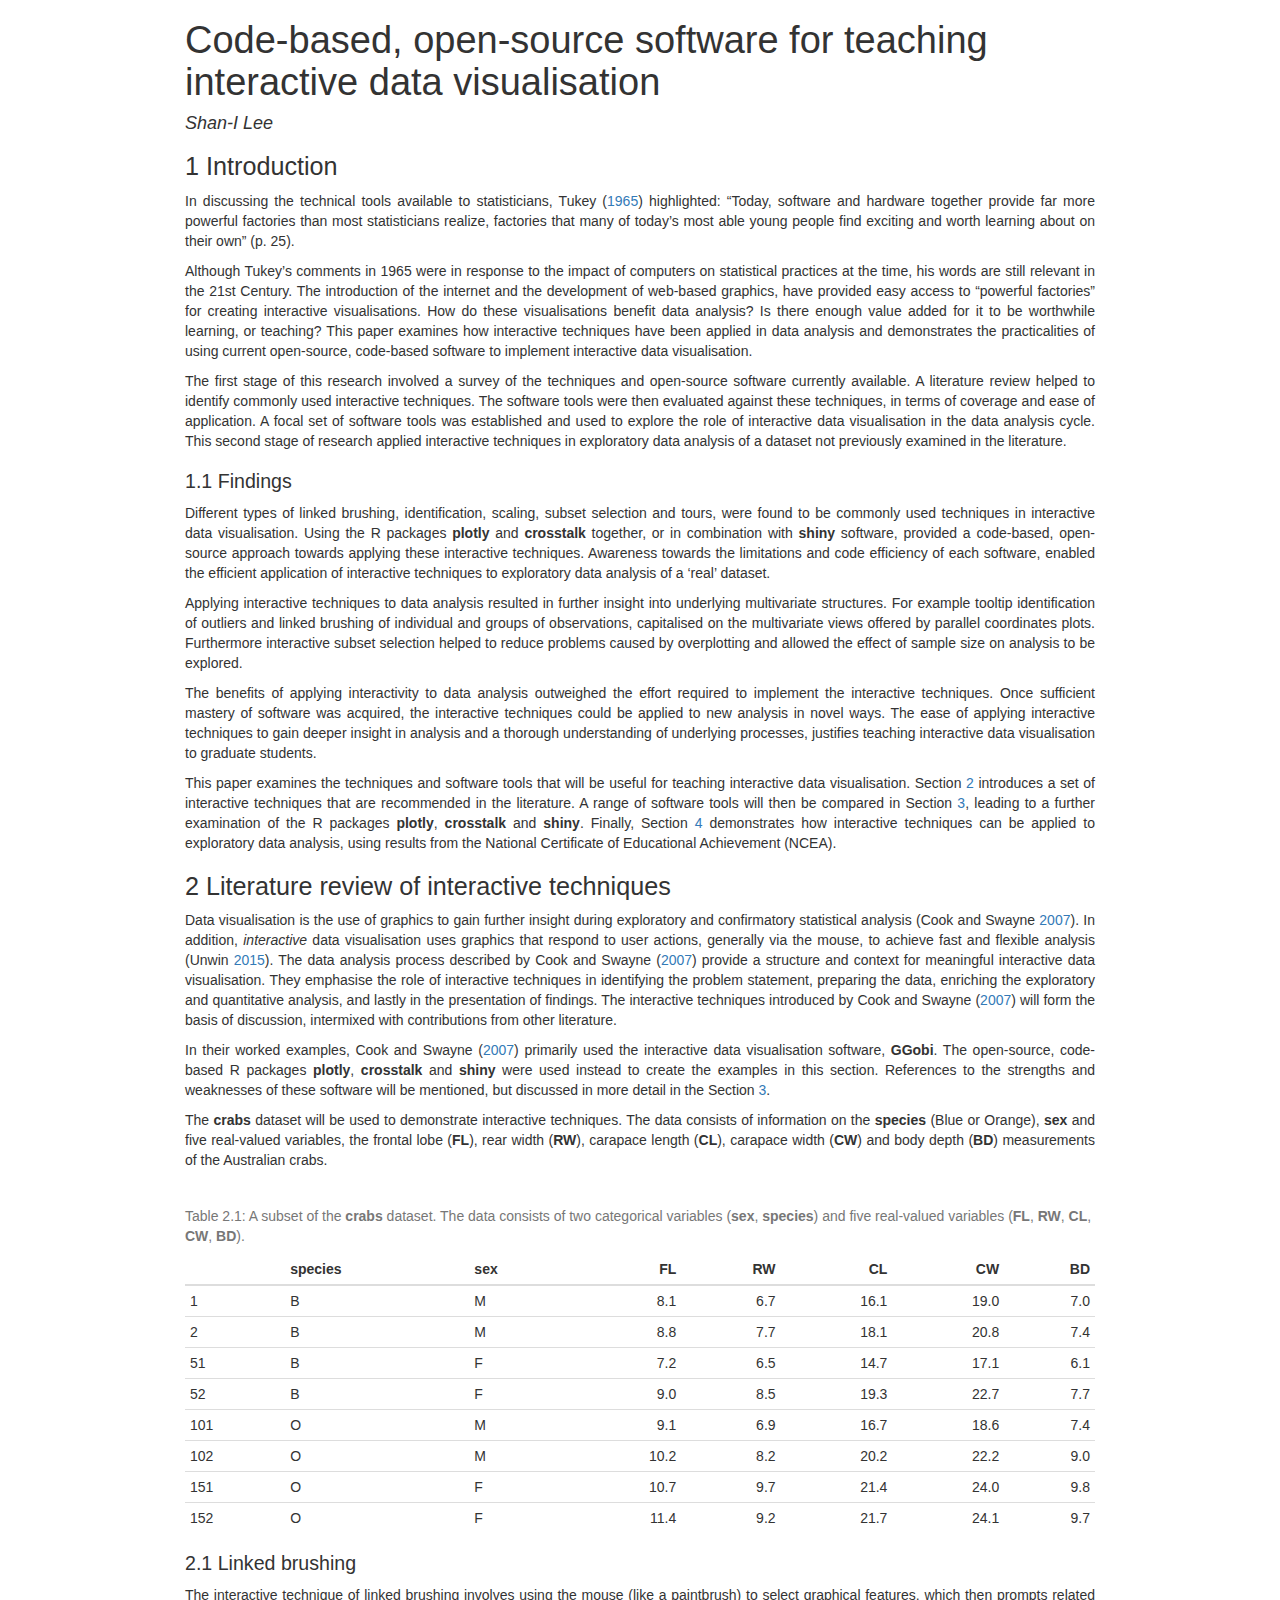
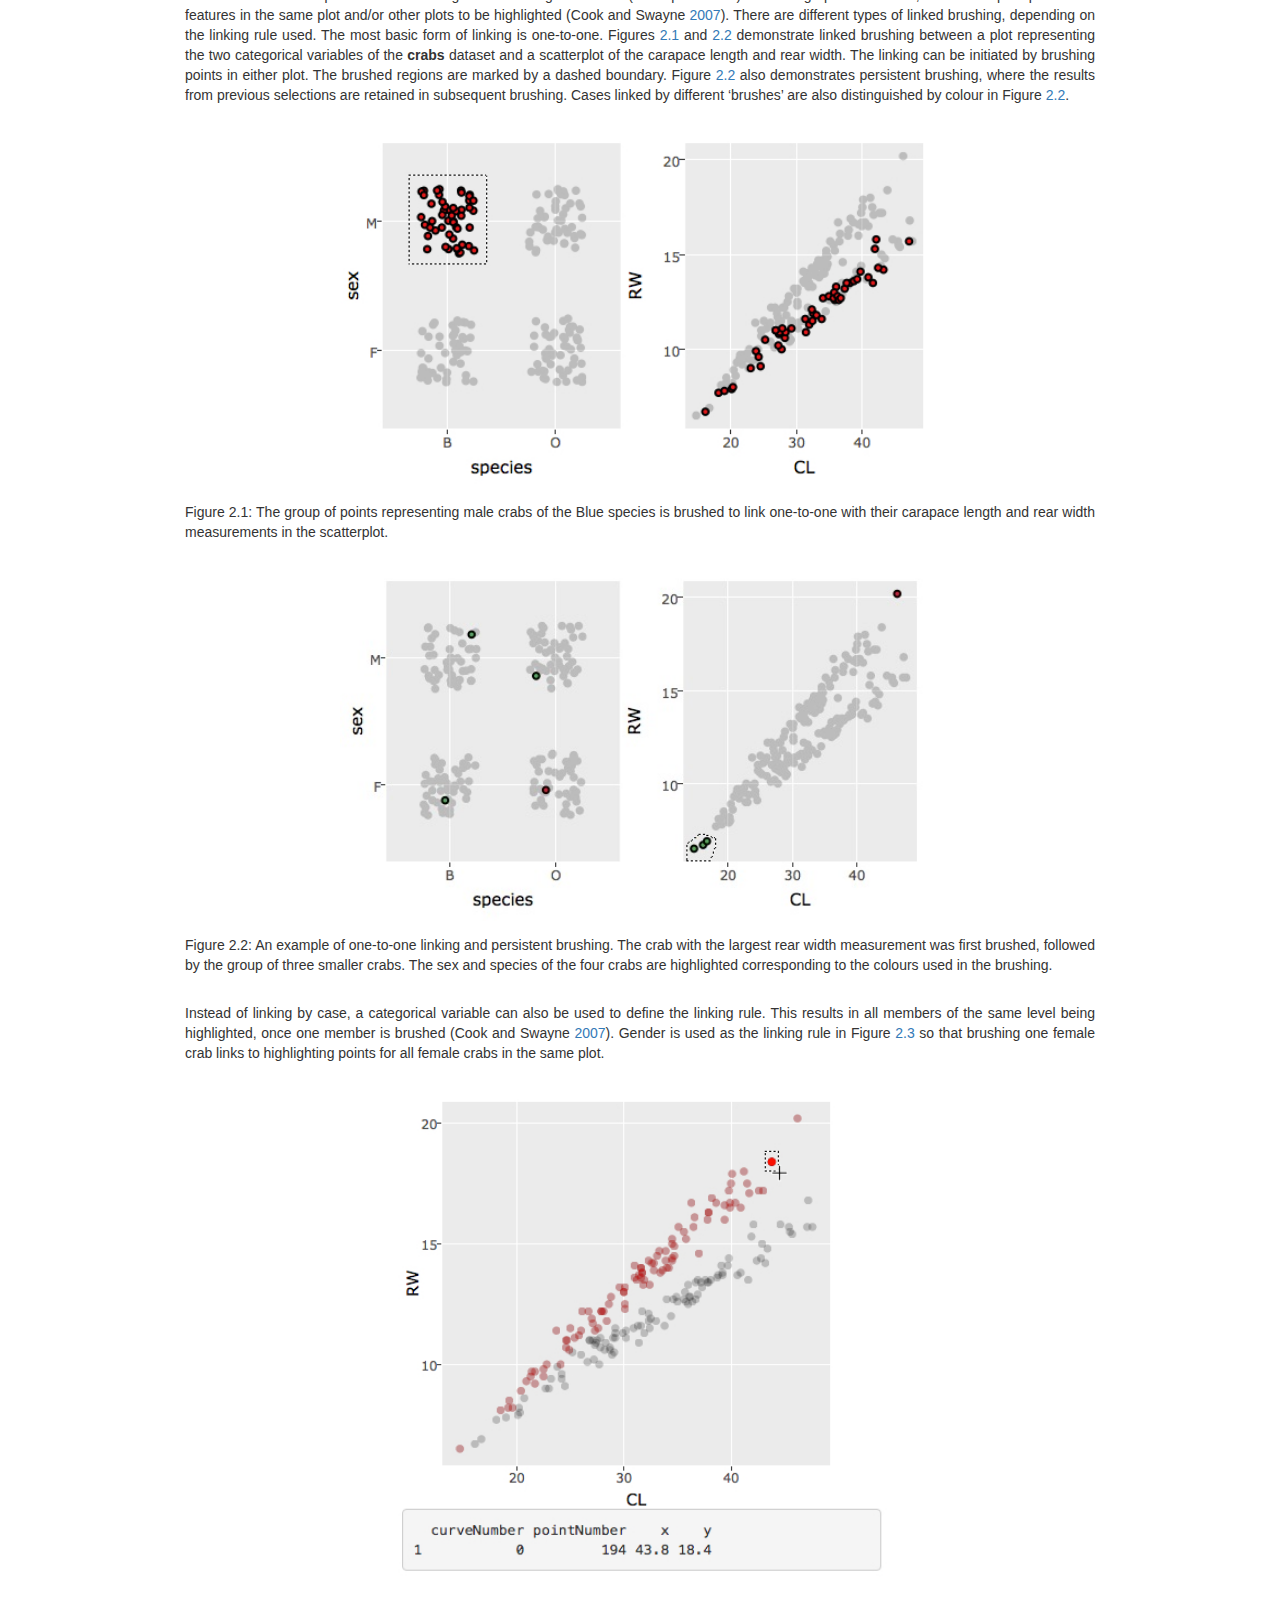
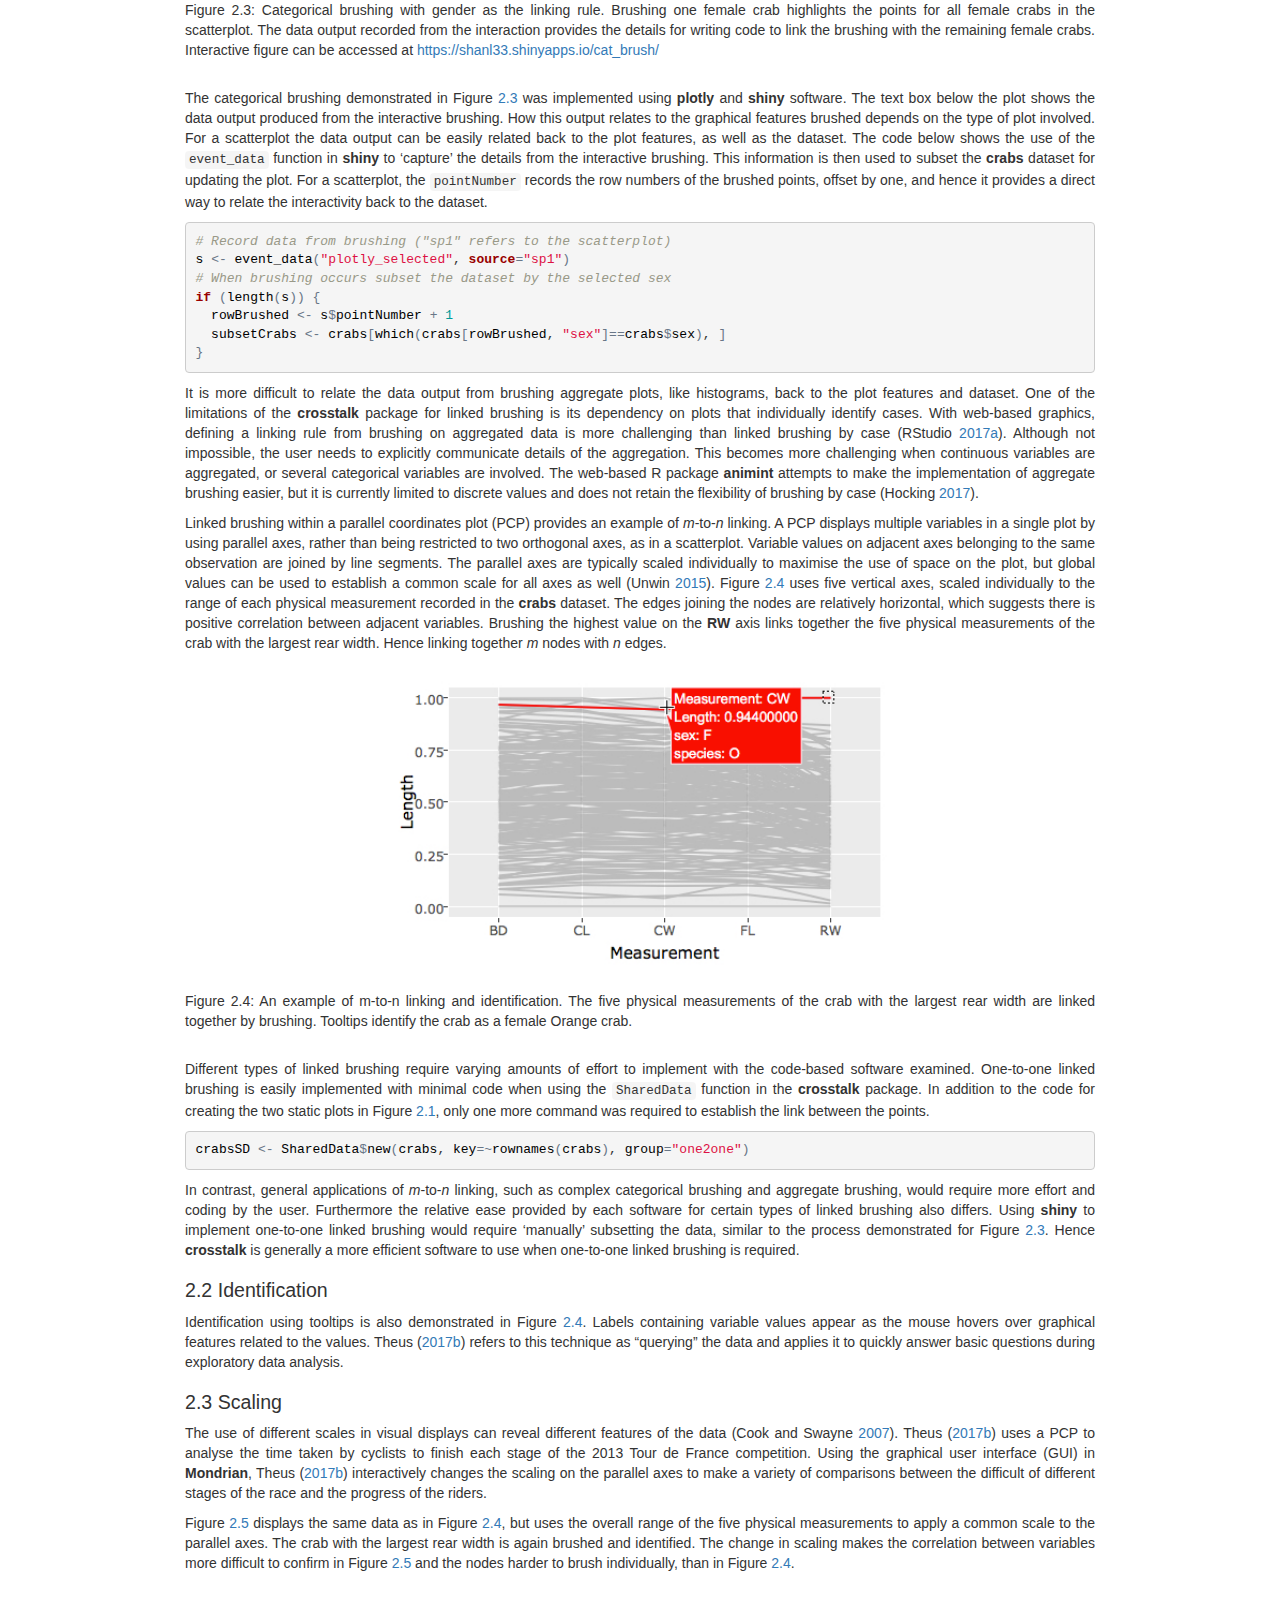
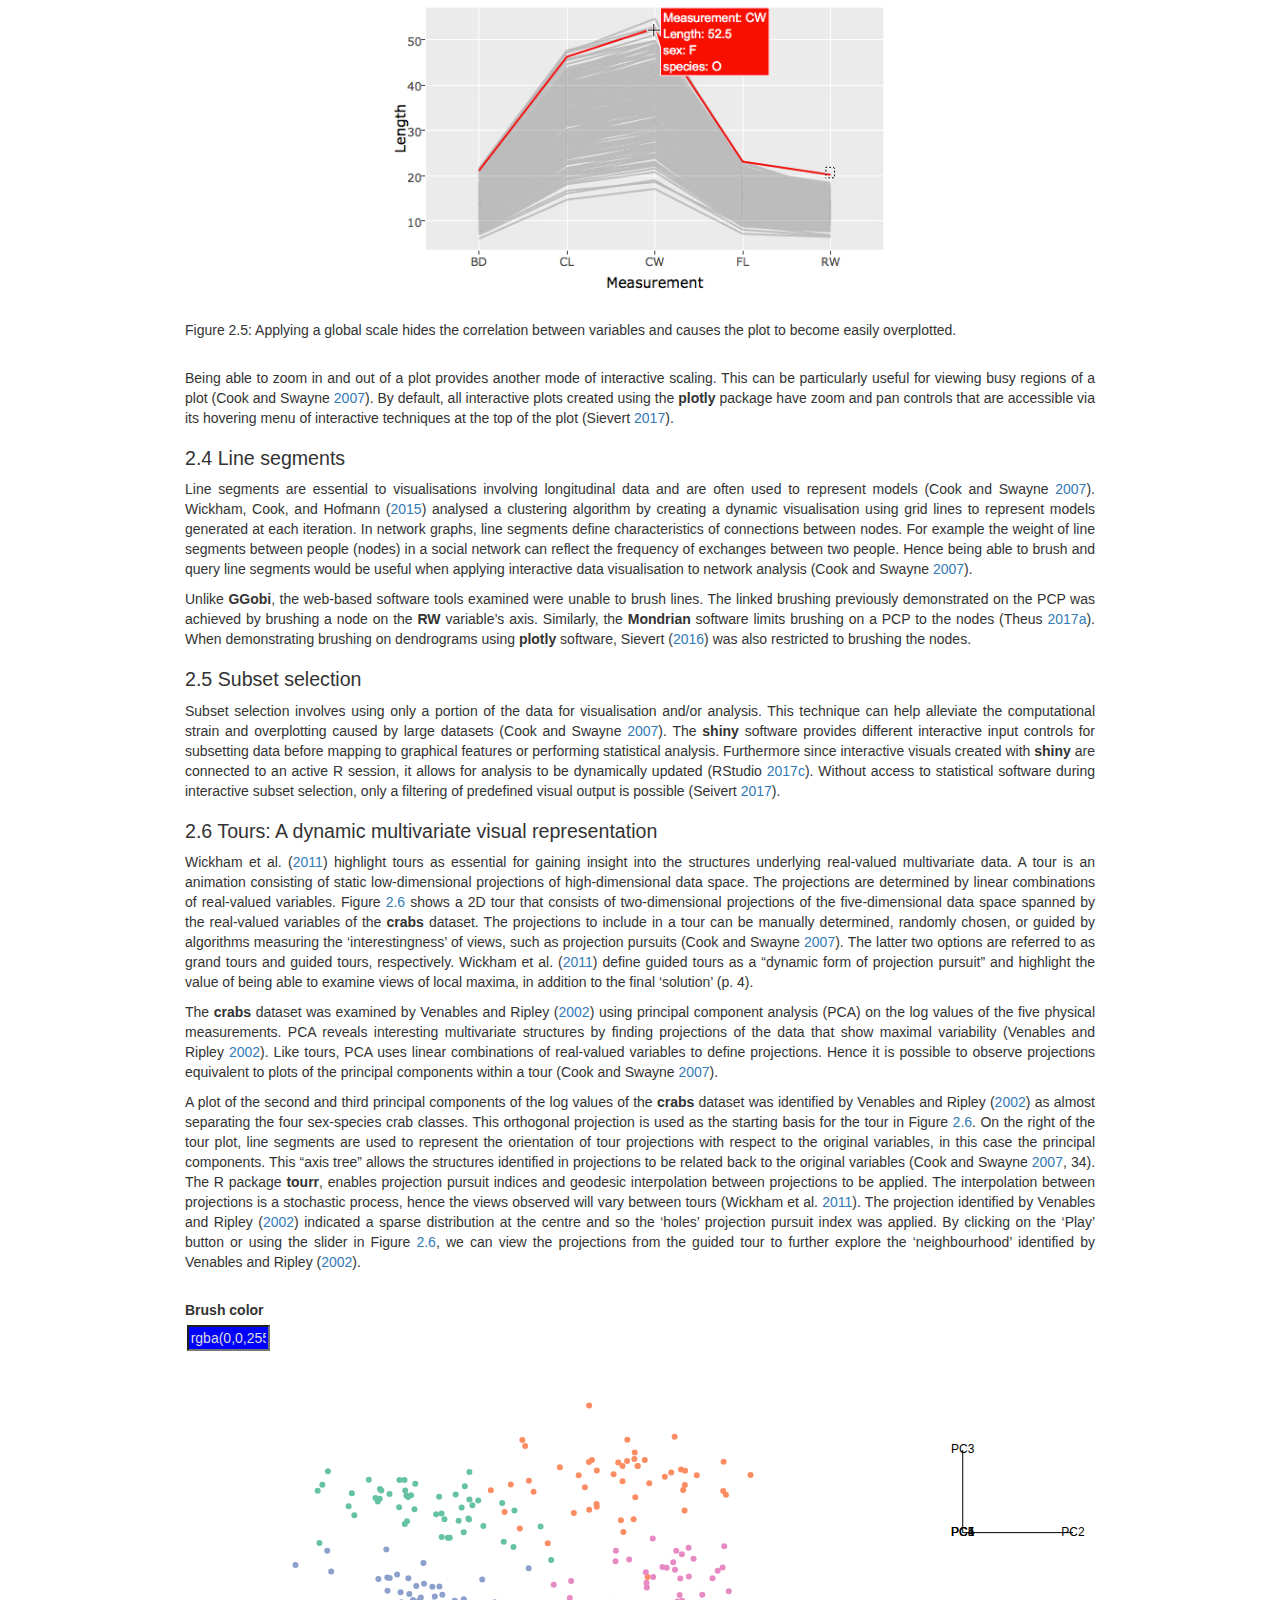
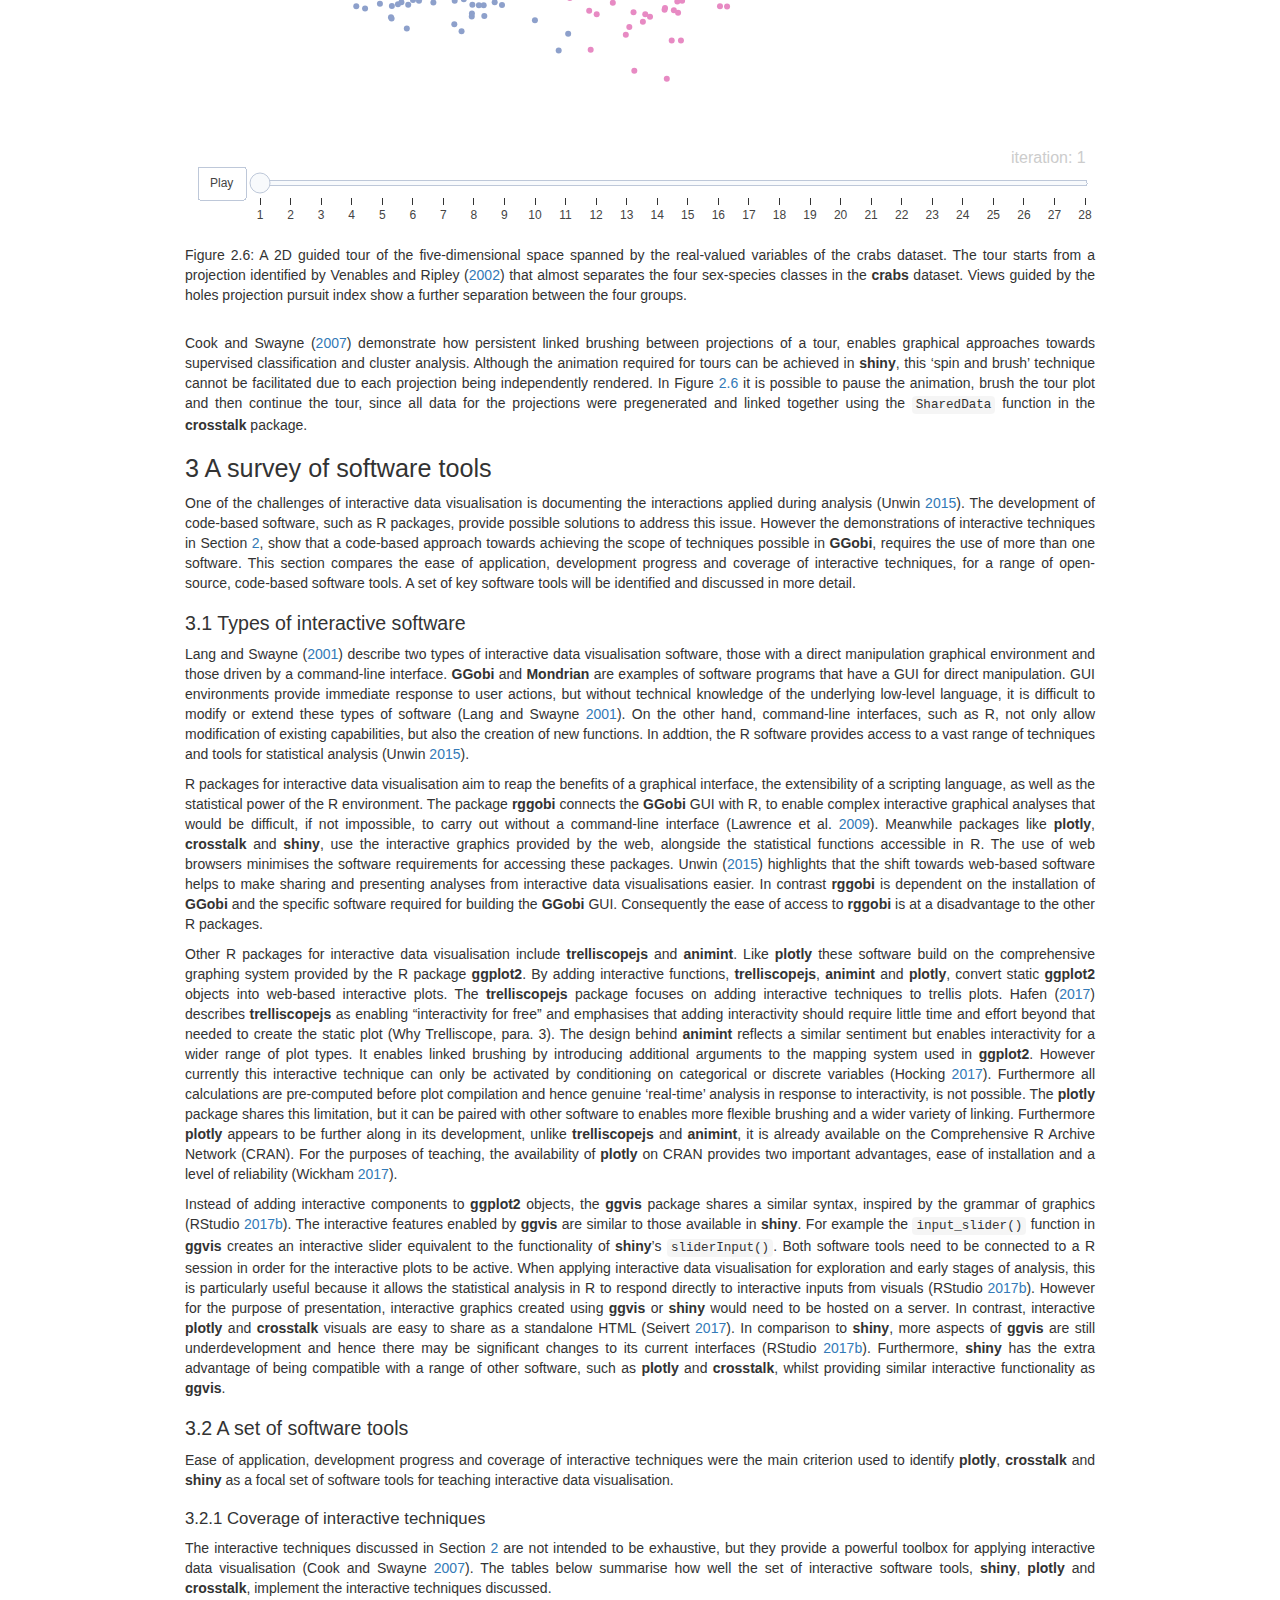
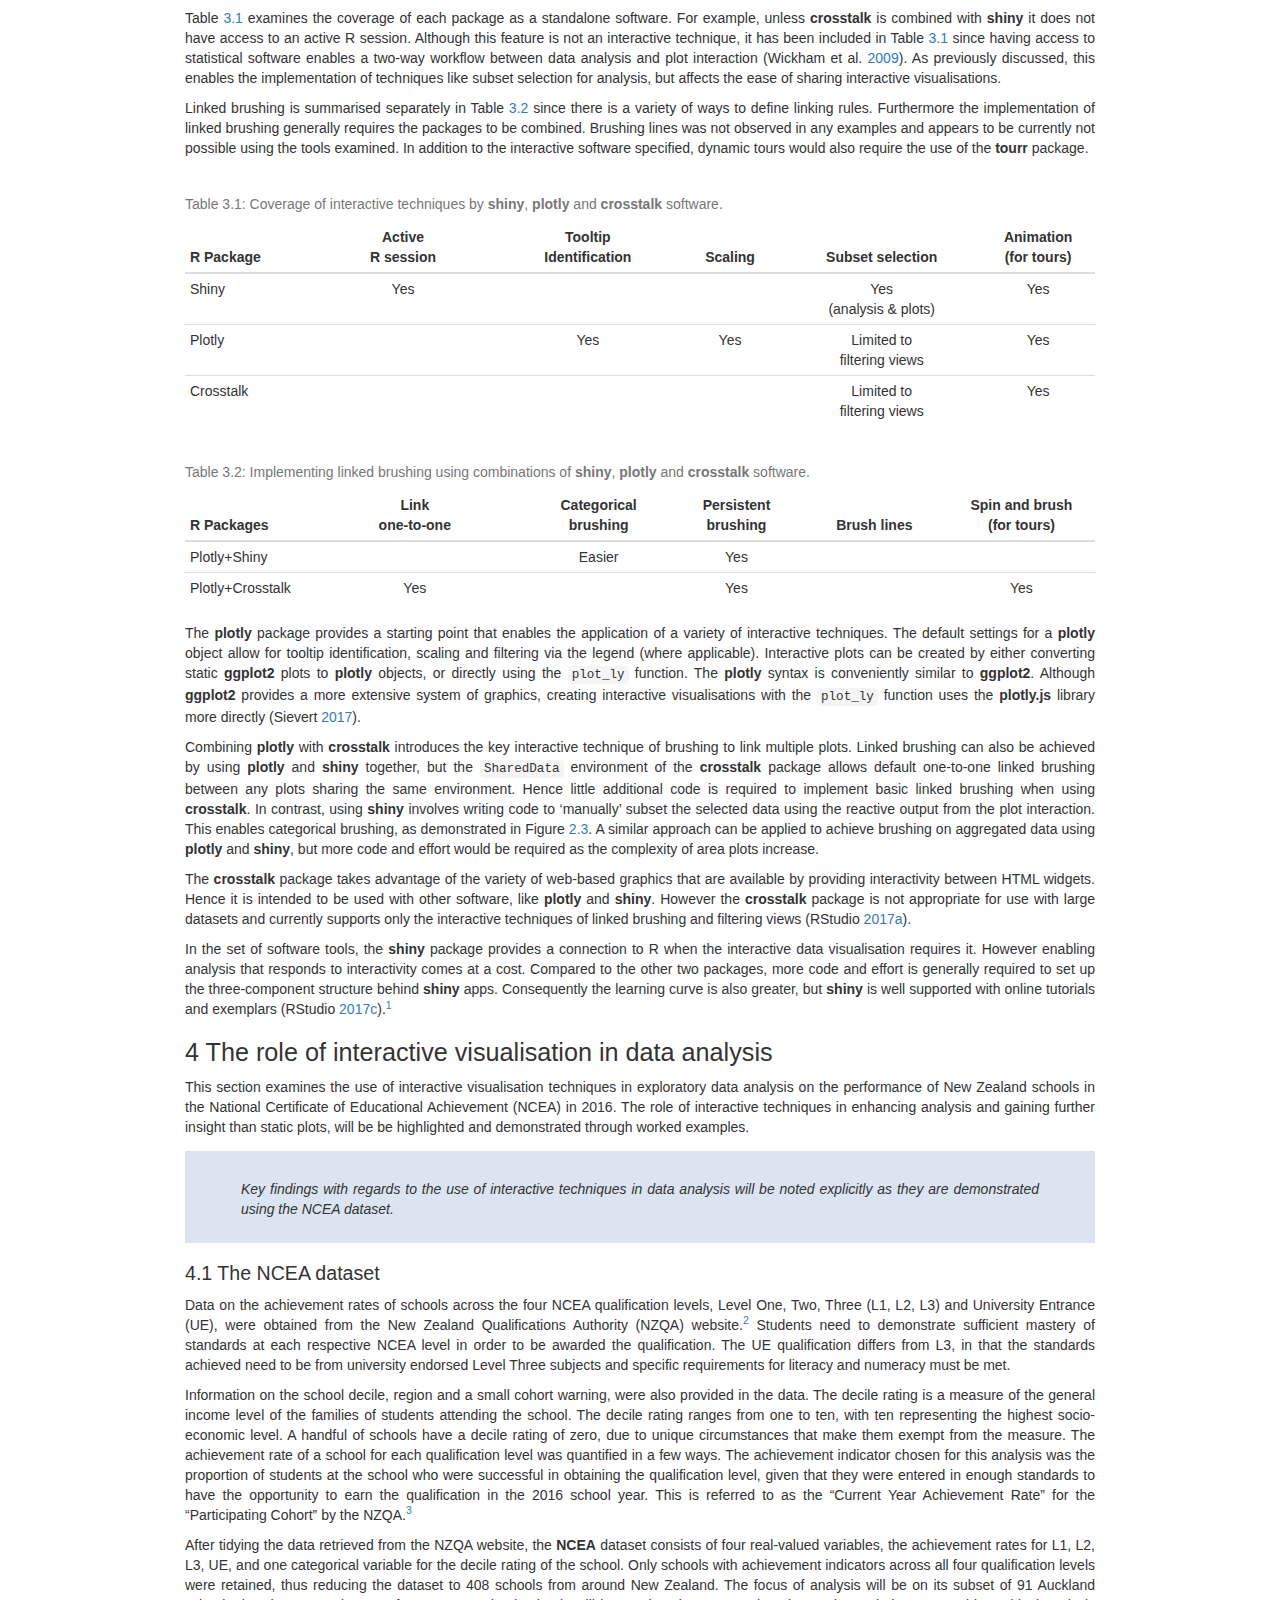
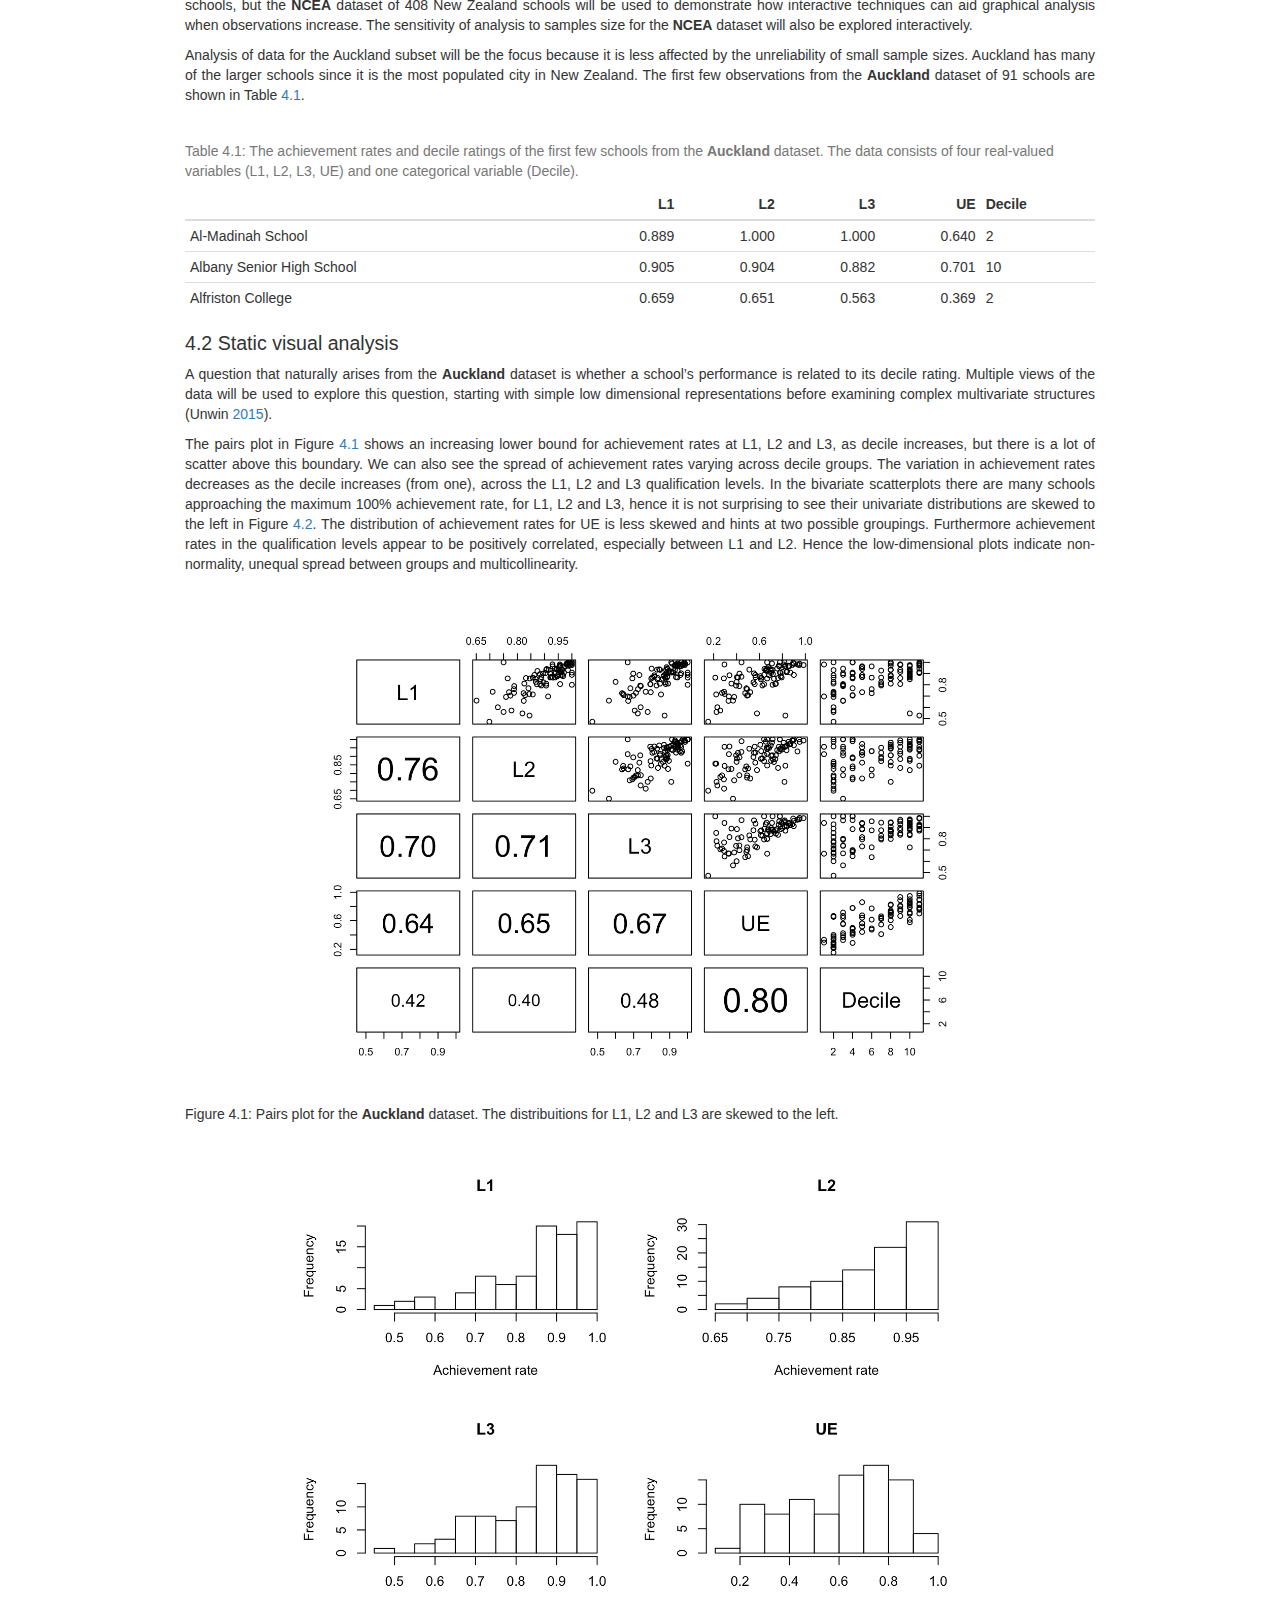
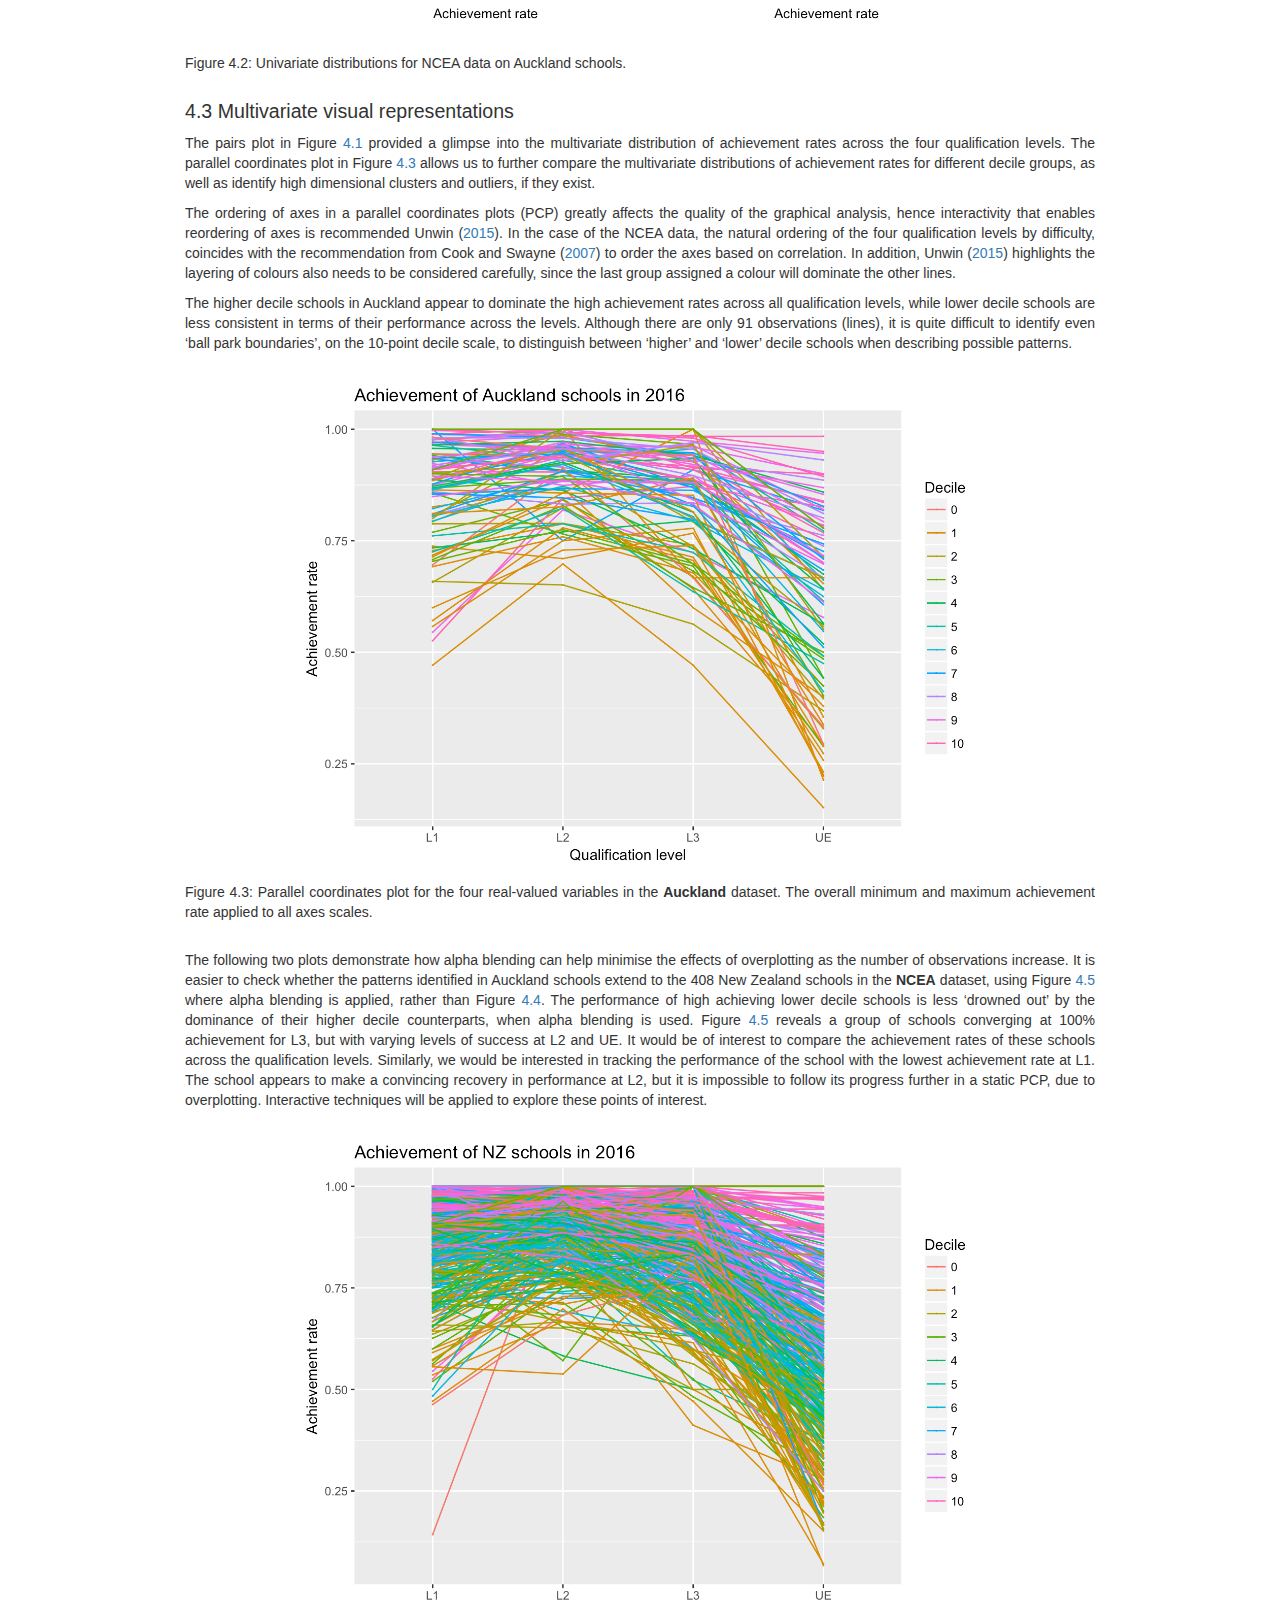
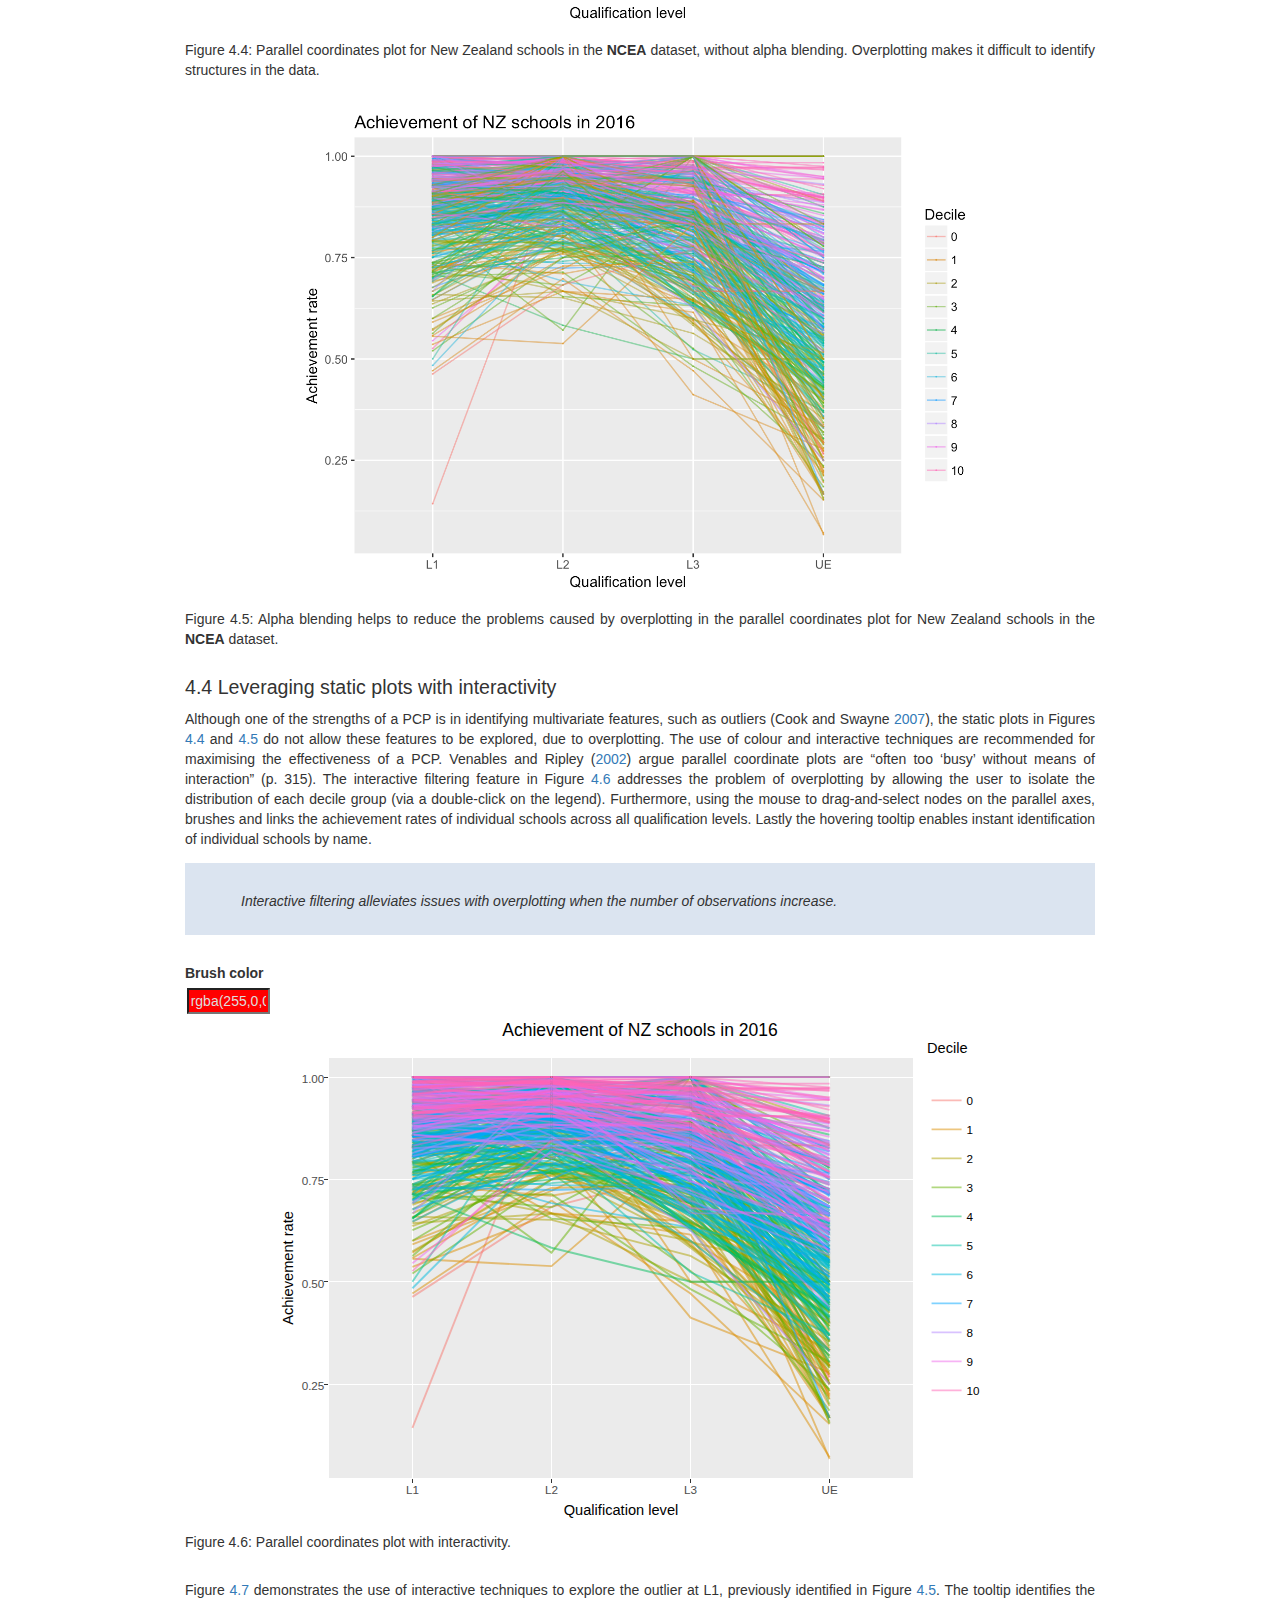
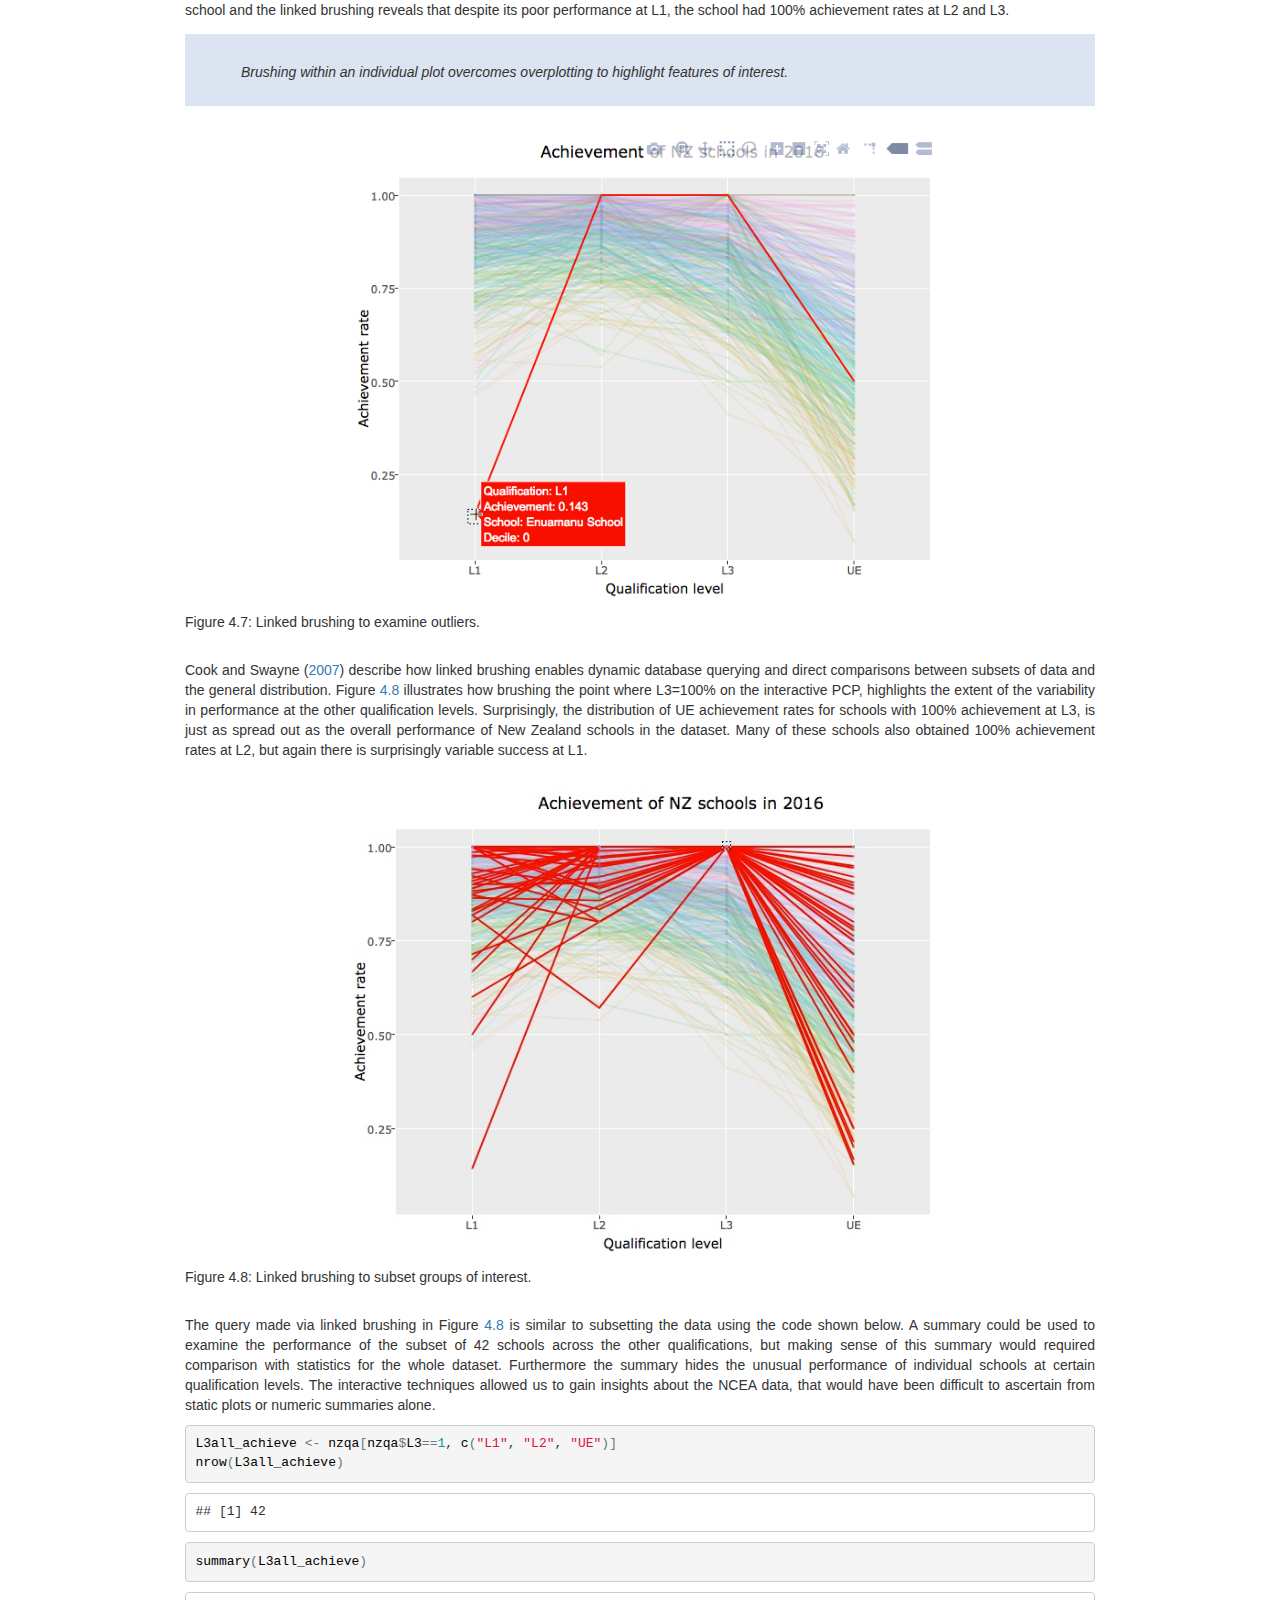
==== commit f089cb73: "fig sizes correct" ====
--- a/index.html
+++ b/index.html
@@ -262,20 +262,20 @@
 <h2><span class="header-section-number">2.1</span> Linked brushing</h2>
 <p>The interactive technique of linked brushing involves using the mouse (like a paintbrush) to select graphical features, which then prompts related features in the same plot and/or other plots to be highlighted <span class="citation">(Cook and Swayne <a href="#ref-Cook">2007</a>)</span>. There are different types of linked brushing, depending on the linking rule used. The most basic form of linking is one-to-one. Figures <a href="#fig:one2one">2.1</a> and <a href="#fig:one2one2">2.2</a> demonstrate linked brushing between a plot representing the two categorical variables of the <strong>crabs</strong> dataset and a scatterplot of the carapace length and rear width. The linking can be initiated by brushing points in either plot. The brushed regions are marked by a dashed boundary. Figure <a href="#fig:one2one2">2.2</a> also demonstrates persistent brushing, where the results from previous selections are retained in subsequent brushing. Cases linked by different ‘brushes’ are also distinguished by colour in Figure <a href="#fig:one2one2">2.2</a>.</p>
 <div class="figure" style="text-align: center"><span id="fig:one2one"></span>
-<img src="files/one2one.jpg" alt="The group of points representing male crabs of the Blue species is brushed to link one-to-one with their carapace length and rear width measurements in the scatterplot." width="700px" />
+<img src="files/one2one.jpg" alt="The group of points representing male crabs of the Blue species is brushed to link one-to-one with their carapace length and rear width measurements in the scatterplot." width="600px" />
 <p class="caption">
 Figure 2.1: The group of points representing male crabs of the Blue species is brushed to link one-to-one with their carapace length and rear width measurements in the scatterplot.
 </p>
 </div>
 <div class="figure" style="text-align: center"><span id="fig:one2one2"></span>
-<img src="files/one2one2.jpg" alt="An example of one-to-one linking and persistent brushing. The crab with the largest rear width measurement was first brushed, followed by the group of three smaller crabs. The sex and species of the four crabs are highlighted corresponding to the colours used in the brushing." width="700px" />
+<img src="files/one2one2.jpg" alt="An example of one-to-one linking and persistent brushing. The crab with the largest rear width measurement was first brushed, followed by the group of three smaller crabs. The sex and species of the four crabs are highlighted corresponding to the colours used in the brushing." width="600px" />
 <p class="caption">
 Figure 2.2: An example of one-to-one linking and persistent brushing. The crab with the largest rear width measurement was first brushed, followed by the group of three smaller crabs. The sex and species of the four crabs are highlighted corresponding to the colours used in the brushing.
 </p>
 </div>
 <p>Instead of linking by case, a categorical variable can also be used to define the linking rule. This results in all members of the same level being highlighted, once one member is brushed <span class="citation">(Cook and Swayne <a href="#ref-Cook">2007</a>)</span>. Gender is used as the linking rule in Figure <a href="#fig:catbrush">2.3</a> so that brushing one female crab links to highlighting points for all female crabs in the same plot.</p>
 <div class="figure" style="text-align: center"><span id="fig:catbrush"></span>
-<img src="files/catbrush.jpg" alt="Categorical brushing with gender as the linking rule. Brushing one female crab highlights the points for all female crabs in the scatterplot. The data output recorded from the interaction provides the details for writing code to link the brushing with the remaining female crabs. Interactive figure can be accessed at &lt;https://shanl33.shinyapps.io/cat_brush/&gt;" width="80%" />
+<img src="files/catbrush.jpg" alt="Categorical brushing with gender as the linking rule. Brushing one female crab highlights the points for all female crabs in the scatterplot. The data output recorded from the interaction provides the details for writing code to link the brushing with the remaining female crabs. Interactive figure can be accessed at &lt;https://shanl33.shinyapps.io/cat_brush/&gt;" width="500px" />
 <p class="caption">
 Figure 2.3: Categorical brushing with gender as the linking rule. Brushing one female crab highlights the points for all female crabs in the scatterplot. The data output recorded from the interaction provides the details for writing code to link the brushing with the remaining female crabs. Interactive figure can be accessed at <a href="https://shanl33.shinyapps.io/cat_brush/" class="uri">https://shanl33.shinyapps.io/cat_brush/</a>
 </p>
@@ -291,7 +291,7 @@
 <p>It is more difficult to relate the data output from brushing aggregate plots, like histograms, back to the plot features and dataset. One of the limitations of the <strong>crosstalk</strong> package for linked brushing is its dependency on plots that individually identify cases. With web-based graphics, defining a linking rule from brushing on aggregated data is more challenging than linked brushing by case <span class="citation">(RStudio <a href="#ref-crosstalk">2017</a><a href="#ref-crosstalk">a</a>)</span>. Although not impossible, the user needs to explicitly communicate details of the aggregation. This becomes more challenging when continuous variables are aggregated, or several categorical variables are involved. The web-based R package <strong>animint</strong> attempts to make the implementation of aggregate brushing easier, but it is currently limited to discrete values and does not retain the flexibility of brushing by case <span class="citation">(Hocking <a href="#ref-animint">2017</a>)</span>.</p>
 <p>Linked brushing within a parallel coordinates plot (PCP) provides an example of <em>m</em>-to-<em>n</em> linking. A PCP displays multiple variables in a single plot by using parallel axes, rather than being restricted to two orthogonal axes, as in a scatterplot. Variable values on adjacent axes belonging to the same observation are joined by line segments. The parallel axes are typically scaled individually to maximise the use of space on the plot, but global values can be used to establish a common scale for all axes as well <span class="citation">(Unwin <a href="#ref-GDA">2015</a>)</span>. Figure <a href="#fig:m2nuni">2.4</a> uses five vertical axes, scaled individually to the range of each physical measurement recorded in the <strong>crabs</strong> dataset. The edges joining the nodes are relatively horizontal, which suggests there is positive correlation between adjacent variables. Brushing the highest value on the <strong>RW</strong> axis links together the five physical measurements of the crab with the largest rear width. Hence linking together <em>m</em> nodes with <em>n</em> edges.</p>
 <div class="figure" style="text-align: center"><span id="fig:m2nuni"></span>
-<img src="files/m2n_uni.jpg" alt="An example of m-to-n linking and identification. The five physical measurements of the crab with the largest rear width are linked together by brushing. Tooltips identify the crab as a female Orange crab." width="80%" />
+<img src="files/m2n_uni.jpg" alt="An example of m-to-n linking and identification. The five physical measurements of the crab with the largest rear width are linked together by brushing. Tooltips identify the crab as a female Orange crab." width="500px" />
 <p class="caption">
 Figure 2.4: An example of m-to-n linking and identification. The five physical measurements of the crab with the largest rear width are linked together by brushing. Tooltips identify the crab as a female Orange crab.
 </p>
@@ -309,7 +309,7 @@
 <p>The use of different scales in visual displays can reveal different features of the data <span class="citation">(Cook and Swayne <a href="#ref-Cook">2007</a>)</span>. <span class="citation">Theus (<a href="#ref-tourdefrance">2017</a><a href="#ref-tourdefrance">b</a>)</span> uses a PCP to analyse the time taken by cyclists to finish each stage of the 2013 Tour de France competition. Using the graphical user interface (GUI) in <strong>Mondrian</strong>, <span class="citation">Theus (<a href="#ref-tourdefrance">2017</a><a href="#ref-tourdefrance">b</a>)</span> interactively changes the scaling on the parallel axes to make a variety of comparisons between the difficult of different stages of the race and the progress of the riders.</p>
 <p>Figure <a href="#fig:m2nglobal">2.5</a> displays the same data as in Figure <a href="#fig:m2nuni">2.4</a>, but uses the overall range of the five physical measurements to apply a common scale to the parallel axes. The crab with the largest rear width is again brushed and identified. The change in scaling makes the correlation between variables more difficult to confirm in Figure <a href="#fig:m2nglobal">2.5</a> and the nodes harder to brush individually, than in Figure <a href="#fig:m2nuni">2.4</a>.</p>
 <div class="figure" style="text-align: center"><span id="fig:m2nglobal"></span>
-<img src="files/m2n_global.jpg" alt="Applying a global scale hides the correlation between variables and causes the plot to become easily overplotted." width="80%" />
+<img src="files/m2n_global.jpg" alt="Applying a global scale hides the correlation between variables and causes the plot to become easily overplotted." width="500px" />
 <p class="caption">
 Figure 2.5: Applying a global scale hides the correlation between variables and causes the plot to become easily overplotted.
 </p>
@@ -331,8 +331,8 @@
 <p>The <strong>crabs</strong> dataset was examined by <span class="citation">Venables and Ripley (<a href="#ref-Mass">2002</a>)</span> using principal component analysis (PCA) on the log values of the five physical measurements. PCA reveals interesting multivariate structures by finding projections of the data that show maximal variability <span class="citation">(Venables and Ripley <a href="#ref-Mass">2002</a>)</span>. Like tours, PCA uses linear combinations of real-valued variables to define projections. Hence it is possible to observe projections equivalent to plots of the principal components within a tour <span class="citation">(Cook and Swayne <a href="#ref-Cook">2007</a>)</span>.</p>
 <p>A plot of the second and third principal components of the log values of the <strong>crabs</strong> dataset was identified by <span class="citation">Venables and Ripley (<a href="#ref-Mass">2002</a>)</span> as almost separating the four sex-species crab classes. This orthogonal projection is used as the starting basis for the tour in Figure <a href="#fig:crabstour">2.6</a>. On the right of the tour plot, line segments are used to represent the orientation of tour projections with respect to the original variables, in this case the principal components. This “axis tree” allows the structures identified in projections to be related back to the original variables <span class="citation">(Cook and Swayne <a href="#ref-Cook">2007</a>, 34)</span>. The R package <strong>tourr</strong>, enables projection pursuit indices and geodesic interpolation between projections to be applied. The interpolation between projections is a stochastic process, hence the views observed will vary between tours <span class="citation">(Wickham et al. <a href="#ref-tourr">2011</a>)</span>. The projection identified by <span class="citation">Venables and Ripley (<a href="#ref-Mass">2002</a>)</span> indicated a sparse distribution at the centre and so the ‘holes’ projection pursuit index was applied. By clicking on the ‘Play’ button or using the slider in Figure <a href="#fig:crabstour">2.6</a>, we can view the projections from the guided tour to further explore the ‘neighbourhood’ identified by <span class="citation">Venables and Ripley (<a href="#ref-Mass">2002</a>)</span>.</p>
 <div class="figure" style="text-align: center"><span id="fig:crabstour"></span>
-<div id="40994bcd24cb" style="width:80%;height:480px;" class="plotly html-widget"></div>
-<script type="application/json" data-for="40994bcd24cb">{"x":{"data":[{"x":[0.561908599066243,0.372161295022785,0.47914383776103,0.481182253845171,0.538592296553898,0.457633180252813,0.321082801642732,0.334818223611667,0.239465875142365,0.454240725218839,0.263261791917534,0.358604299653577,0.228451174901426,0.245092582399093,0.0526701828179566,0.379976085269506,0.254001627877443,0.369590142940372,0.321280581837779,0.116750578449678,0.338987076194775,0.129325070414471,0.206568582660493,0.401711542368221,0.382202875057994,0.227761596517162,0.382297630579388,0.243845213708843,0.261527699663179,0.38133947230939,0.18858629133739,0.24020457672983,0.180746728453745,0.327292960332638,0.309105130736399,0.175887049184827,0.247697014997437,0.185786216007593,0.388834239464703,0.365256065709093,0.241154113329169,0.161172402299597,0.315603243994048,0.185181425984911,0.0712563811439736,0.41290572612571,0.0590014323081432,0.0487195589004566,0.123845047512557,0.352027291868235],"y":[0.434190454692001,0.704380646385657,0.48246063698423,0.616171744167872,0.556912998873117,0.50109642001782,0.605243445344844,0.516432359299878,0.727547091189065,0.643285081621678,0.713626682096698,0.578087247144,0.727834291974958,0.576889462161012,0.496788250389535,0.58699688054626,0.672108503228966,0.536134495303012,0.519328169380417,0.631279730535953,0.516508242705824,0.598817745025524,0.675971862412438,0.652535157401313,0.756718100736154,0.628079425339132,0.655972480233297,0.670393316375648,0.620246735118498,0.58297571535512,0.688875331023711,0.566299829373761,0.648759283215247,0.583874430998917,0.601843931645839,0.661639174258988,0.665503168991132,0.694552772231596,0.634958180460616,0.627269463398762,0.689401246514345,0.728382317602043,0.666083074095917,0.65858013125577,0.759461473309793,0.559371500554539,0.710314244507901,0.688309450110224,0.678769697368708,0.67478239043628],"frame":"1","type":"scatter","mode":"markers","text":["B_F","B_F","B_F","B_F","B_F","B_F","B_F","B_F","B_F","B_F","B_F","B_F","B_F","B_F","B_F","B_F","B_F","B_F","B_F","B_F","B_F","B_F","B_F","B_F","B_F","B_F","B_F","B_F","B_F","B_F","B_F","B_F","B_F","B_F","B_F","B_F","B_F","B_F","B_F","B_F","B_F","B_F","B_F","B_F","B_F","B_F","B_F","B_F","B_F","B_F"],"hoverinfo":"text","key":["51","52","53","54","55","56","57","58","59","60","61","62","63","64","65","66","67","68","69","70","71","72","73","74","75","76","77","78","79","80","81","82","83","84","85","86","87","88","89","90","91","92","93","94","95","96","97","98","99","100"],"set":"2Dtour","name":"B_F","marker":{"fillcolor":"rgba(102,194,165,0.5)","color":"rgba(102,194,165,1)","line":{"color":"transparent"}},"xaxis":"x","yaxis":"y","_isNestedKey":false,"visible":true},{"x":[0.773655802083434,0.554360949130186,0.645526670744186,0.743128802752492,0.720625129505171,0.715073183482415,0.459677557733536,0.85506714927469,0.611735384053911,0.429273314940267,0.504771399303336,0.47314542024193,0.825707557339074,0.718694941979604,0.513061836632517,0.493037636881047,0.651526816484435,0.580958832140828,0.52324321602664,0.662052328807898,0.662276323249355,0.85206761828158,0.940064218889697,0.811725019573793,0.718655460327819,0.661577358347116,0.777502392551013,0.729289682409587,0.636108949725279,0.945965103849125,0.746764709125063,0.644959989334707,0.751963192169142,0.709268593189177,0.645369492870464,0.767636523553098,0.744823274879449,0.847431777389105,0.855691313548241,0.728763523756239,0.74556837609022,0.699111427263563,0.751923306649194,0.498583768432821,1,0.856224148477835,0.622433245568096,0.940968256223179,0.881894847031381,0.833207362561951],"y":[0.372000018970698,0.496090444589729,0.618727837945986,0.584328769148378,0.537445852535468,0.580005858447232,0.610518472893132,0.615873911051245,0.606938899422235,0.689916138654755,0.852434289693273,0.711250039731685,0.754684532325501,0.778686161083337,0.72490487293373,0.550010608570418,0.800844096743638,0.774530808944459,0.6846430506076,0.629250094354741,0.762231311255054,0.69091839235493,0.686989674235881,0.739496115703584,0.723404099777873,0.639917430546878,0.715515907988834,0.875326094788536,0.700876712658557,0.674012472456795,0.664248722873062,0.793452249955512,0.778629509851435,0.792115962020985,1,0.801041235741071,0.804238530101958,0.765608747514574,0.709146887891721,0.797633655578561,0.82803440183535,0.748997287008931,0.779058865479357,0.874486755516729,0.746022625349462,0.761618452738573,0.744581461039305,0.794459693470585,0.745428364386371,0.885865520487934],"frame":"1","type":"scatter","mode":"markers","text":["B_M","B_M","B_M","B_M","B_M","B_M","B_M","B_M","B_M","B_M","B_M","B_M","B_M","B_M","B_M","B_M","B_M","B_M","B_M","B_M","B_M","B_M","B_M","B_M","B_M","B_M","B_M","B_M","B_M","B_M","B_M","B_M","B_M","B_M","B_M","B_M","B_M","B_M","B_M","B_M","B_M","B_M","B_M","B_M","B_M","B_M","B_M","B_M","B_M","B_M"],"hoverinfo":"text","key":["1","2","3","4","5","6","7","8","9","10","11","12","13","14","15","16","17","18","19","20","21","22","23","24","25","26","27","28","29","30","31","32","33","34","35","36","37","38","39","40","41","42","43","44","45","46","47","48","49","50"],"set":"2Dtour","name":"B_M","marker":{"fillcolor":"rgba(252,141,98,0.5)","color":"rgba(252,141,98,1)","line":{"color":"transparent"}},"xaxis":"x","yaxis":"y","_isNestedKey":false,"visible":true},{"x":[0.364974332675383,0.578453782436014,0.599248061952959,0.244658365871931,0.414965208767475,0.387390392673466,0.223317497539309,0.34985747538694,0.201757307651563,0.300661943255842,0.526179315677076,0.30612690811351,0.182140511269883,0.133556087501271,0.258303921097016,0.316311507229303,0.282487414960151,0.202144977526277,0.247716515388913,0.23278135976131,0.410351179831233,0.403023227458244,0.211769566737559,0.453838618772791,0.302986362401928,0.199604109010446,0.185547423219501,0.225187854019444,0.24803353311103,0.512470684674651,0.369904810777662,0.349009046701625,0,0.265342958728069,0.230901330277079,0.271416554415813,0.275449162803214,0.0697581736738233,0.281181958237025,0.209847959303404,0.41359825488118,0.211215000713954,0.250267798818685,0.322755945317565,0.20700750280916,0.152919537588431,0.387724343029651,0.388740817015213,0.437750891657498,0.0784336035184406],"y":[0.173327841721675,0.103064974249853,0.164453404254027,0.183445601193788,0.22998950040811,0.227402856007071,0.381297512275598,0.285573537413361,0.370138525367585,0.336680080998225,0.214328661758055,0.300640483281311,0.364866812842511,0.265443211247304,0.288262882317922,0.338043107337196,0.347894112366694,0.321715915170865,0.270399315372002,0.279678701535107,0.362976818308731,0.269023659842003,0.266633203123692,0.269897186735112,0.279155577542972,0.473274288713379,0.274610703871665,0.272620121209244,0.367726141423184,0.404180686121242,0.291075025112726,0.199301150226562,0.416491638968994,0.339391653752645,0.316480502247194,0.285566695806188,0.297635694700976,0.468404751683098,0.423587519280772,0.224584087181514,0.268869840437611,0.220802112816892,0.310516581229848,0.307067937136456,0.369041991640845,0.256783917727634,0.238727239964964,0.270608972508933,0.279634342620141,0.392375826980925],"frame":"1","type":"scatter","mode":"markers","text":["O_F","O_F","O_F","O_F","O_F","O_F","O_F","O_F","O_F","O_F","O_F","O_F","O_F","O_F","O_F","O_F","O_F","O_F","O_F","O_F","O_F","O_F","O_F","O_F","O_F","O_F","O_F","O_F","O_F","O_F","O_F","O_F","O_F","O_F","O_F","O_F","O_F","O_F","O_F","O_F","O_F","O_F","O_F","O_F","O_F","O_F","O_F","O_F","O_F","O_F"],"hoverinfo":"text","key":["151","152","153","154","155","156","157","158","159","160","161","162","163","164","165","166","167","168","169","170","171","172","173","174","175","176","177","178","179","180","181","182","183","184","185","186","187","188","189","190","191","192","193","194","195","196","197","198","199","200"],"set":"2Dtour","name":"O_F","marker":{"fillcolor":"rgba(141,160,203,0.5)","color":"rgba(141,160,203,1)","line":{"color":"transparent"}},"xaxis":"x","yaxis":"y","_isNestedKey":false,"visible":true},{"x":[0.816019322822263,0.725948062402414,0.648742757531283,0.733637636072758,0.744648634382901,0.82684290218253,0.661955506092817,0.567528254828903,0.812111522095008,0.602899283265814,0.605823046466276,0.948482020626575,0.893894625675806,0.839131522298306,0.844354669707212,0.763486251988258,0.697424462619181,0.704138428070572,0.742916098803372,0.779156312438538,0.772130409416671,0.849666482633984,0.645459978963423,0.831552624568808,0.84711501934915,0.815935109877161,0.834108540723249,0.932904935061239,0.811144390858883,0.9522796152974,0.874840288808067,0.786054302488748,0.785174026423858,0.864536916861959,0.84577158856503,0.7687126095605,0.840838971001351,0.830190104732006,0.771295442961287,0.733287430878624,0.938774859346444,0.927854719956447,0.806587541578884,0.849233881598335,0.863875740243793,0.91646819770793,0.836777715419347,0.769871051764784,0.703412044396796,0.942293050548272],"y":[0,0.160723791118895,0.106300738277512,0.188934121478186,0.0294692661941322,0.139470585396379,0.235529261847594,0.344443529334794,0.259004164460934,0.295312099069541,0.358138274363516,0.264755132500333,0.3076272307154,0.282706014518903,0.306538712263796,0.208125671773369,0.277994119138468,0.468474126867391,0.243210786320637,0.227080630022932,0.333981355434003,0.285196984929935,0.24879870652476,0.250890559928015,0.139694437862739,0.406087122383709,0.398656301087016,0.264971526430117,0.252091365973196,0.31992882247539,0.438944581711915,0.372285595675982,0.513735091551712,0.374490761626401,0.367091930695183,0.236286937135529,0.241382764298542,0.426116945036437,0.351110954810082,0.436712273450401,0.407257725129509,0.395249175445953,0.40864363050768,0.455247343693465,0.479756721125829,0.367488844648289,0.468824118352125,0.389460720604885,0.430269223673527,0.484956820332431],"frame":"1","type":"scatter","mode":"markers","text":["O_M","O_M","O_M","O_M","O_M","O_M","O_M","O_M","O_M","O_M","O_M","O_M","O_M","O_M","O_M","O_M","O_M","O_M","O_M","O_M","O_M","O_M","O_M","O_M","O_M","O_M","O_M","O_M","O_M","O_M","O_M","O_M","O_M","O_M","O_M","O_M","O_M","O_M","O_M","O_M","O_M","O_M","O_M","O_M","O_M","O_M","O_M","O_M","O_M","O_M"],"hoverinfo":"text","key":["101","102","103","104","105","106","107","108","109","110","111","112","113","114","115","116","117","118","119","120","121","122","123","124","125","126","127","128","129","130","131","132","133","134","135","136","137","138","139","140","141","142","143","144","145","146","147","148","149","150"],"set":"2Dtour","name":"O_M","marker":{"fillcolor":"rgba(231,138,195,0.5)","color":"rgba(231,138,195,1)","line":{"color":"transparent"}},"xaxis":"x","yaxis":"y","_isNestedKey":false,"visible":true},{"x":[1,0,null,0,0,null,0,0,null,0,0,null,0,0],"y":[0,0,null,1,0,null,0,0,null,0,0,null,0,0],"hoverinfo":"none","frame":"1","type":"scatter","mode":"lines","line":{"width":1,"fillcolor":"rgba(0,0,0,1)","color":"rgba(0,0,0,1)"},"xaxis":"x2","yaxis":"y2","visible":true},{"x":[1,0,0,0,0],"y":[0,1,0,0,0],"hoverinfo":"none","frame":"1","text":["PC2","PC3","PC4","PC5","PC1"],"type":"scatter","mode":"text","textfont":{"fillcolor":"rgba(0,0,0,1)","color":"rgba(0,0,0,1)"},"xaxis":"x2","yaxis":"y2","visible":true}],"layout":{"xaxis":{"domain":[0,0.7],"range":[-0.1,1.2],"zeroline":false,"showticklabels":false,"showgrid":false,"anchor":"y"},"xaxis2":{"domain":[0.7,1],"range":[-1.1,1.2],"zeroline":false,"showticklabels":false,"showgrid":false,"anchor":"y2"},"yaxis2":{"domain":[0,1],"range":[-2.1,2.2],"zeroline":false,"showticklabels":false,"showgrid":false,"anchor":"x2"},"yaxis":{"domain":[0,1],"range":[-0.1,1.2],"zeroline":false,"showticklabels":false,"showgrid":false,"anchor":"x"},"margin":{"b":0,"l":0,"t":0,"r":0,"pad":0},"dragmode":"select","hovermode":"closest","showlegend":false,"sliders":[{"currentvalue":{"prefix":"iteration: ","xanchor":"right","font":{"size":16,"color":"rgba(204,204,204,1)"}},"steps":[{"method":"animate","args":[["1"],{"transition":{"duration":33,"easing":"linear"},"frame":{"duration":33,"redraw":true},"mode":"immediate"}],"label":"1","value":"1"},{"method":"animate","args":[["2"],{"transition":{"duration":33,"easing":"linear"},"frame":{"duration":33,"redraw":true},"mode":"immediate"}],"label":"2","value":"2"},{"method":"animate","args":[["3"],{"transition":{"duration":33,"easing":"linear"},"frame":{"duration":33,"redraw":true},"mode":"immediate"}],"label":"3","value":"3"},{"method":"animate","args":[["4"],{"transition":{"duration":33,"easing":"linear"},"frame":{"duration":33,"redraw":true},"mode":"immediate"}],"label":"4","value":"4"},{"method":"animate","args":[["5"],{"transition":{"duration":33,"easing":"linear"},"frame":{"duration":33,"redraw":true},"mode":"immediate"}],"label":"5","value":"5"},{"method":"animate","args":[["6"],{"transition":{"duration":33,"easing":"linear"},"frame":{"duration":33,"redraw":true},"mode":"immediate"}],"label":"6","value":"6"},{"method":"animate","args":[["7"],{"transition":{"duration":33,"easing":"linear"},"frame":{"duration":33,"redraw":true},"mode":"immediate"}],"label":"7","value":"7"},{"method":"animate","args":[["8"],{"transition":{"duration":33,"easing":"linear"},"frame":{"duration":33,"redraw":true},"mode":"immediate"}],"label":"8","value":"8"},{"method":"animate","args":[["9"],{"transition":{"duration":33,"easing":"linear"},"frame":{"duration":33,"redraw":true},"mode":"immediate"}],"label":"9","value":"9"},{"method":"animate","args":[["10"],{"transition":{"duration":33,"easing":"linear"},"frame":{"duration":33,"redraw":true},"mode":"immediate"}],"label":"10","value":"10"},{"method":"animate","args":[["11"],{"transition":{"duration":33,"easing":"linear"},"frame":{"duration":33,"redraw":true},"mode":"immediate"}],"label":"11","value":"11"},{"method":"animate","args":[["12"],{"transition":{"duration":33,"easing":"linear"},"frame":{"duration":33,"redraw":true},"mode":"immediate"}],"label":"12","value":"12"},{"method":"animate","args":[["13"],{"transition":{"duration":33,"easing":"linear"},"frame":{"duration":33,"redraw":true},"mode":"immediate"}],"label":"13","value":"13"},{"method":"animate","args":[["14"],{"transition":{"duration":33,"easing":"linear"},"frame":{"duration":33,"redraw":true},"mode":"immediate"}],"label":"14","value":"14"},{"method":"animate","args":[["15"],{"transition":{"duration":33,"easing":"linear"},"frame":{"duration":33,"redraw":true},"mode":"immediate"}],"label":"15","value":"15"},{"method":"animate","args":[["16"],{"transition":{"duration":33,"easing":"linear"},"frame":{"duration":33,"redraw":true},"mode":"immediate"}],"label":"16","value":"16"},{"method":"animate","args":[["17"],{"transition":{"duration":33,"easing":"linear"},"frame":{"duration":33,"redraw":true},"mode":"immediate"}],"label":"17","value":"17"},{"method":"animate","args":[["18"],{"transition":{"duration":33,"easing":"linear"},"frame":{"duration":33,"redraw":true},"mode":"immediate"}],"label":"18","value":"18"},{"method":"animate","args":[["19"],{"transition":{"duration":33,"easing":"linear"},"frame":{"duration":33,"redraw":true},"mode":"immediate"}],"label":"19","value":"19"},{"method":"animate","args":[["20"],{"transition":{"duration":33,"easing":"linear"},"frame":{"duration":33,"redraw":true},"mode":"immediate"}],"label":"20","value":"20"},{"method":"animate","args":[["21"],{"transition":{"duration":33,"easing":"linear"},"frame":{"duration":33,"redraw":true},"mode":"immediate"}],"label":"21","value":"21"},{"method":"animate","args":[["22"],{"transition":{"duration":33,"easing":"linear"},"frame":{"duration":33,"redraw":true},"mode":"immediate"}],"label":"22","value":"22"},{"method":"animate","args":[["23"],{"transition":{"duration":33,"easing":"linear"},"frame":{"duration":33,"redraw":true},"mode":"immediate"}],"label":"23","value":"23"},{"method":"animate","args":[["24"],{"transition":{"duration":33,"easing":"linear"},"frame":{"duration":33,"redraw":true},"mode":"immediate"}],"label":"24","value":"24"},{"method":"animate","args":[["25"],{"transition":{"duration":33,"easing":"linear"},"frame":{"duration":33,"redraw":true},"mode":"immediate"}],"label":"25","value":"25"},{"method":"animate","args":[["26"],{"transition":{"duration":33,"easing":"linear"},"frame":{"duration":33,"redraw":true},"mode":"immediate"}],"label":"26","value":"26"},{"method":"animate","args":[["27"],{"transition":{"duration":33,"easing":"linear"},"frame":{"duration":33,"redraw":true},"mode":"immediate"}],"label":"27","value":"27"},{"method":"animate","args":[["28"],{"transition":{"duration":33,"easing":"linear"},"frame":{"duration":33,"redraw":true},"mode":"immediate"}],"label":"28","value":"28"},{"method":"animate","args":[["29"],{"transition":{"duration":33,"easing":"linear"},"frame":{"duration":33,"redraw":true},"mode":"immediate"}],"label":"29","value":"29"},{"method":"animate","args":[["30"],{"transition":{"duration":33,"easing":"linear"},"frame":{"duration":33,"redraw":true},"mode":"immediate"}],"label":"30","value":"30"},{"method":"animate","args":[["31"],{"transition":{"duration":33,"easing":"linear"},"frame":{"duration":33,"redraw":true},"mode":"immediate"}],"label":"31","value":"31"},{"method":"animate","args":[["32"],{"transition":{"duration":33,"easing":"linear"},"frame":{"duration":33,"redraw":true},"mode":"immediate"}],"label":"32","value":"32"},{"method":"animate","args":[["33"],{"transition":{"duration":33,"easing":"linear"},"frame":{"duration":33,"redraw":true},"mode":"immediate"}],"label":"33","value":"33"}],"visible":true,"pad":{"t":40}}],"updatemenus":[{"type":"buttons","direction":"right","showactive":false,"y":0,"x":0,"yanchor":"top","xanchor":"right","pad":{"t":60,"r":5},"buttons":[{"label":"Play","method":"animate","args":[null,{"fromcurrent":true,"mode":"immediate","transition":{"duration":33,"easing":"linear"},"frame":{"duration":33,"redraw":true}}]}]}]},"attrs":{"4099271703bc":{"x":{},"y":{},"color":{},"frame":{},"alpha":1,"sizes":[10,100],"type":"scatter","mode":"markers","text":{},"hoverinfo":"text"},"409967cf68ed":{"x":{},"y":{},"hoverinfo":"none","frame":{},"alpha":1,"sizes":[10,100],"xend":0,"yend":0,"type":"scatter","mode":"lines","color":["black"],"size":[1]},"409967cf68ed.1":{"x":{},"y":{},"hoverinfo":"none","frame":{},"alpha":1,"sizes":[10,100],"text":{},"type":"scatter","mode":"text","color":["black"]}},"source":"A","config":{"modeBarButtonsToAdd":[{"name":"Collaborate","icon":{"width":1000,"ascent":500,"descent":-50,"path":"M487 375c7-10 9-23 5-36l-79-259c-3-12-11-23-22-31-11-8-22-12-35-12l-263 0c-15 0-29 5-43 15-13 10-23 23-28 37-5 13-5 25-1 37 0 0 0 3 1 7 1 5 1 8 1 11 0 2 0 4-1 6 0 3-1 5-1 6 1 2 2 4 3 6 1 2 2 4 4 6 2 3 4 5 5 7 5 7 9 16 13 26 4 10 7 19 9 26 0 2 0 5 0 9-1 4-1 6 0 8 0 2 2 5 4 8 3 3 5 5 5 7 4 6 8 15 12 26 4 11 7 19 7 26 1 1 0 4 0 9-1 4-1 7 0 8 1 2 3 5 6 8 4 4 6 6 6 7 4 5 8 13 13 24 4 11 7 20 7 28 1 1 0 4 0 7-1 3-1 6-1 7 0 2 1 4 3 6 1 1 3 4 5 6 2 3 3 5 5 6 1 2 3 5 4 9 2 3 3 7 5 10 1 3 2 6 4 10 2 4 4 7 6 9 2 3 4 5 7 7 3 2 7 3 11 3 3 0 8 0 13-1l0-1c7 2 12 2 14 2l218 0c14 0 25-5 32-16 8-10 10-23 6-37l-79-259c-7-22-13-37-20-43-7-7-19-10-37-10l-248 0c-5 0-9-2-11-5-2-3-2-7 0-12 4-13 18-20 41-20l264 0c5 0 10 2 16 5 5 3 8 6 10 11l85 282c2 5 2 10 2 17 7-3 13-7 17-13z m-304 0c-1-3-1-5 0-7 1-1 3-2 6-2l174 0c2 0 4 1 7 2 2 2 4 4 5 7l6 18c0 3 0 5-1 7-1 1-3 2-6 2l-173 0c-3 0-5-1-8-2-2-2-4-4-4-7z m-24-73c-1-3-1-5 0-7 2-2 3-2 6-2l174 0c2 0 5 0 7 2 3 2 4 4 5 7l6 18c1 2 0 5-1 6-1 2-3 3-5 3l-174 0c-3 0-5-1-7-3-3-1-4-4-5-6z"},"click":"function(gd) { \n        // is this being viewed in RStudio?\n        if (location.search == '?viewer_pane=1') {\n          alert('To learn about plotly for collaboration, visit:\\n https://cpsievert.github.io/plotly_book/plot-ly-for-collaboration.html');\n        } else {\n          window.open('https://cpsievert.github.io/plotly_book/plot-ly-for-collaboration.html', '_blank');\n        }\n      }"}],"cloud":false},"highlight":{"on":"plotly_selected","off":"plotly_deselect","persistent":true,"dynamic":true,"color":["rgba(0,0,255,1)","rgba(228,26,28,1)","rgba(55,126,184,1)","rgba(77,175,74,1)","rgba(152,78,163,1)"],"selectize":false,"defaultValues":null,"opacityDim":0.2,"selected":{"opacity":1},"ctGroups":["2Dtour"]},"subplot":true,".hideLegend":true,"frames":[{"name":"1","data":[{"x":[0.561908599066243,0.372161295022785,0.47914383776103,0.481182253845171,0.538592296553898,0.457633180252813,0.321082801642732,0.334818223611667,0.239465875142365,0.454240725218839,0.263261791917534,0.358604299653577,0.228451174901426,0.245092582399093,0.0526701828179566,0.379976085269506,0.254001627877443,0.369590142940372,0.321280581837779,0.116750578449678,0.338987076194775,0.129325070414471,0.206568582660493,0.401711542368221,0.382202875057994,0.227761596517162,0.382297630579388,0.243845213708843,0.261527699663179,0.38133947230939,0.18858629133739,0.24020457672983,0.180746728453745,0.327292960332638,0.309105130736399,0.175887049184827,0.247697014997437,0.185786216007593,0.388834239464703,0.365256065709093,0.241154113329169,0.161172402299597,0.315603243994048,0.185181425984911,0.0712563811439736,0.41290572612571,0.0590014323081432,0.0487195589004566,0.123845047512557,0.352027291868235],"y":[0.434190454692001,0.704380646385657,0.48246063698423,0.616171744167872,0.556912998873117,0.50109642001782,0.605243445344844,0.516432359299878,0.727547091189065,0.643285081621678,0.713626682096698,0.578087247144,0.727834291974958,0.576889462161012,0.496788250389535,0.58699688054626,0.672108503228966,0.536134495303012,0.519328169380417,0.631279730535953,0.516508242705824,0.598817745025524,0.675971862412438,0.652535157401313,0.756718100736154,0.628079425339132,0.655972480233297,0.670393316375648,0.620246735118498,0.58297571535512,0.688875331023711,0.566299829373761,0.648759283215247,0.583874430998917,0.601843931645839,0.661639174258988,0.665503168991132,0.694552772231596,0.634958180460616,0.627269463398762,0.689401246514345,0.728382317602043,0.666083074095917,0.65858013125577,0.759461473309793,0.559371500554539,0.710314244507901,0.688309450110224,0.678769697368708,0.67478239043628],"frame":"1","type":"scatter","mode":"markers","text":["B_F","B_F","B_F","B_F","B_F","B_F","B_F","B_F","B_F","B_F","B_F","B_F","B_F","B_F","B_F","B_F","B_F","B_F","B_F","B_F","B_F","B_F","B_F","B_F","B_F","B_F","B_F","B_F","B_F","B_F","B_F","B_F","B_F","B_F","B_F","B_F","B_F","B_F","B_F","B_F","B_F","B_F","B_F","B_F","B_F","B_F","B_F","B_F","B_F","B_F"],"hoverinfo":"text","key":["51","52","53","54","55","56","57","58","59","60","61","62","63","64","65","66","67","68","69","70","71","72","73","74","75","76","77","78","79","80","81","82","83","84","85","86","87","88","89","90","91","92","93","94","95","96","97","98","99","100"],"set":"2Dtour","name":"B_F","marker":{"fillcolor":"rgba(102,194,165,0.5)","color":"rgba(102,194,165,1)","line":{"color":"transparent"}},"xaxis":"x","yaxis":"y","_isNestedKey":false,"visible":true},{"x":[0.773655802083434,0.554360949130186,0.645526670744186,0.743128802752492,0.720625129505171,0.715073183482415,0.459677557733536,0.85506714927469,0.611735384053911,0.429273314940267,0.504771399303336,0.47314542024193,0.825707557339074,0.718694941979604,0.513061836632517,0.493037636881047,0.651526816484435,0.580958832140828,0.52324321602664,0.662052328807898,0.662276323249355,0.85206761828158,0.940064218889697,0.811725019573793,0.718655460327819,0.661577358347116,0.777502392551013,0.729289682409587,0.636108949725279,0.945965103849125,0.746764709125063,0.644959989334707,0.751963192169142,0.709268593189177,0.645369492870464,0.767636523553098,0.744823274879449,0.847431777389105,0.855691313548241,0.728763523756239,0.74556837609022,0.699111427263563,0.751923306649194,0.498583768432821,1,0.856224148477835,0.622433245568096,0.940968256223179,0.881894847031381,0.833207362561951],"y":[0.372000018970698,0.496090444589729,0.618727837945986,0.584328769148378,0.537445852535468,0.580005858447232,0.610518472893132,0.615873911051245,0.606938899422235,0.689916138654755,0.852434289693273,0.711250039731685,0.754684532325501,0.778686161083337,0.72490487293373,0.550010608570418,0.800844096743638,0.774530808944459,0.6846430506076,0.629250094354741,0.762231311255054,0.69091839235493,0.686989674235881,0.739496115703584,0.723404099777873,0.639917430546878,0.715515907988834,0.875326094788536,0.700876712658557,0.674012472456795,0.664248722873062,0.793452249955512,0.778629509851435,0.792115962020985,1,0.801041235741071,0.804238530101958,0.765608747514574,0.709146887891721,0.797633655578561,0.82803440183535,0.748997287008931,0.779058865479357,0.874486755516729,0.746022625349462,0.761618452738573,0.744581461039305,0.794459693470585,0.745428364386371,0.885865520487934],"frame":"1","type":"scatter","mode":"markers","text":["B_M","B_M","B_M","B_M","B_M","B_M","B_M","B_M","B_M","B_M","B_M","B_M","B_M","B_M","B_M","B_M","B_M","B_M","B_M","B_M","B_M","B_M","B_M","B_M","B_M","B_M","B_M","B_M","B_M","B_M","B_M","B_M","B_M","B_M","B_M","B_M","B_M","B_M","B_M","B_M","B_M","B_M","B_M","B_M","B_M","B_M","B_M","B_M","B_M","B_M"],"hoverinfo":"text","key":["1","2","3","4","5","6","7","8","9","10","11","12","13","14","15","16","17","18","19","20","21","22","23","24","25","26","27","28","29","30","31","32","33","34","35","36","37","38","39","40","41","42","43","44","45","46","47","48","49","50"],"set":"2Dtour","name":"B_M","marker":{"fillcolor":"rgba(252,141,98,0.5)","color":"rgba(252,141,98,1)","line":{"color":"transparent"}},"xaxis":"x","yaxis":"y","_isNestedKey":false,"visible":true},{"x":[0.364974332675383,0.578453782436014,0.599248061952959,0.244658365871931,0.414965208767475,0.387390392673466,0.223317497539309,0.34985747538694,0.201757307651563,0.300661943255842,0.526179315677076,0.30612690811351,0.182140511269883,0.133556087501271,0.258303921097016,0.316311507229303,0.282487414960151,0.202144977526277,0.247716515388913,0.23278135976131,0.410351179831233,0.403023227458244,0.211769566737559,0.453838618772791,0.302986362401928,0.199604109010446,0.185547423219501,0.225187854019444,0.24803353311103,0.512470684674651,0.369904810777662,0.349009046701625,0,0.265342958728069,0.230901330277079,0.271416554415813,0.275449162803214,0.0697581736738233,0.281181958237025,0.209847959303404,0.41359825488118,0.211215000713954,0.250267798818685,0.322755945317565,0.20700750280916,0.152919537588431,0.387724343029651,0.388740817015213,0.437750891657498,0.0784336035184406],"y":[0.173327841721675,0.103064974249853,0.164453404254027,0.183445601193788,0.22998950040811,0.227402856007071,0.381297512275598,0.285573537413361,0.370138525367585,0.336680080998225,0.214328661758055,0.300640483281311,0.364866812842511,0.265443211247304,0.288262882317922,0.338043107337196,0.347894112366694,0.321715915170865,0.270399315372002,0.279678701535107,0.362976818308731,0.269023659842003,0.266633203123692,0.269897186735112,0.279155577542972,0.473274288713379,0.274610703871665,0.272620121209244,0.367726141423184,0.404180686121242,0.291075025112726,0.199301150226562,0.416491638968994,0.339391653752645,0.316480502247194,0.285566695806188,0.297635694700976,0.468404751683098,0.423587519280772,0.224584087181514,0.268869840437611,0.220802112816892,0.310516581229848,0.307067937136456,0.369041991640845,0.256783917727634,0.238727239964964,0.270608972508933,0.279634342620141,0.392375826980925],"frame":"1","type":"scatter","mode":"markers","text":["O_F","O_F","O_F","O_F","O_F","O_F","O_F","O_F","O_F","O_F","O_F","O_F","O_F","O_F","O_F","O_F","O_F","O_F","O_F","O_F","O_F","O_F","O_F","O_F","O_F","O_F","O_F","O_F","O_F","O_F","O_F","O_F","O_F","O_F","O_F","O_F","O_F","O_F","O_F","O_F","O_F","O_F","O_F","O_F","O_F","O_F","O_F","O_F","O_F","O_F"],"hoverinfo":"text","key":["151","152","153","154","155","156","157","158","159","160","161","162","163","164","165","166","167","168","169","170","171","172","173","174","175","176","177","178","179","180","181","182","183","184","185","186","187","188","189","190","191","192","193","194","195","196","197","198","199","200"],"set":"2Dtour","name":"O_F","marker":{"fillcolor":"rgba(141,160,203,0.5)","color":"rgba(141,160,203,1)","line":{"color":"transparent"}},"xaxis":"x","yaxis":"y","_isNestedKey":false,"visible":true},{"x":[0.816019322822263,0.725948062402414,0.648742757531283,0.733637636072758,0.744648634382901,0.82684290218253,0.661955506092817,0.567528254828903,0.812111522095008,0.602899283265814,0.605823046466276,0.948482020626575,0.893894625675806,0.839131522298306,0.844354669707212,0.763486251988258,0.697424462619181,0.704138428070572,0.742916098803372,0.779156312438538,0.772130409416671,0.849666482633984,0.645459978963423,0.831552624568808,0.84711501934915,0.815935109877161,0.834108540723249,0.932904935061239,0.811144390858883,0.9522796152974,0.874840288808067,0.786054302488748,0.785174026423858,0.864536916861959,0.84577158856503,0.7687126095605,0.840838971001351,0.830190104732006,0.771295442961287,0.733287430878624,0.938774859346444,0.927854719956447,0.806587541578884,0.849233881598335,0.863875740243793,0.91646819770793,0.836777715419347,0.769871051764784,0.703412044396796,0.942293050548272],"y":[0,0.160723791118895,0.106300738277512,0.188934121478186,0.0294692661941322,0.139470585396379,0.235529261847594,0.344443529334794,0.259004164460934,0.295312099069541,0.358138274363516,0.264755132500333,0.3076272307154,0.282706014518903,0.306538712263796,0.208125671773369,0.277994119138468,0.468474126867391,0.243210786320637,0.227080630022932,0.333981355434003,0.285196984929935,0.24879870652476,0.250890559928015,0.139694437862739,0.406087122383709,0.398656301087016,0.264971526430117,0.252091365973196,0.31992882247539,0.438944581711915,0.372285595675982,0.513735091551712,0.374490761626401,0.367091930695183,0.236286937135529,0.241382764298542,0.426116945036437,0.351110954810082,0.436712273450401,0.407257725129509,0.395249175445953,0.40864363050768,0.455247343693465,0.479756721125829,0.367488844648289,0.468824118352125,0.389460720604885,0.430269223673527,0.484956820332431],"frame":"1","type":"scatter","mode":"markers","text":["O_M","O_M","O_M","O_M","O_M","O_M","O_M","O_M","O_M","O_M","O_M","O_M","O_M","O_M","O_M","O_M","O_M","O_M","O_M","O_M","O_M","O_M","O_M","O_M","O_M","O_M","O_M","O_M","O_M","O_M","O_M","O_M","O_M","O_M","O_M","O_M","O_M","O_M","O_M","O_M","O_M","O_M","O_M","O_M","O_M","O_M","O_M","O_M","O_M","O_M"],"hoverinfo":"text","key":["101","102","103","104","105","106","107","108","109","110","111","112","113","114","115","116","117","118","119","120","121","122","123","124","125","126","127","128","129","130","131","132","133","134","135","136","137","138","139","140","141","142","143","144","145","146","147","148","149","150"],"set":"2Dtour","name":"O_M","marker":{"fillcolor":"rgba(231,138,195,0.5)","color":"rgba(231,138,195,1)","line":{"color":"transparent"}},"xaxis":"x","yaxis":"y","_isNestedKey":false,"visible":true},{"x":[1,0,null,0,0,null,0,0,null,0,0,null,0,0],"y":[0,0,null,1,0,null,0,0,null,0,0,null,0,0],"hoverinfo":"none","frame":"1","type":"scatter","mode":"lines","line":{"width":1,"fillcolor":"rgba(0,0,0,1)","color":"rgba(0,0,0,1)"},"xaxis":"x2","yaxis":"y2","visible":true},{"x":[1,0,0,0,0],"y":[0,1,0,0,0],"hoverinfo":"none","frame":"1","text":["PC2","PC3","PC4","PC5","PC1"],"type":"scatter","mode":"text","textfont":{"fillcolor":"rgba(0,0,0,1)","color":"rgba(0,0,0,1)"},"xaxis":"x2","yaxis":"y2","visible":true}],"traces":[0,1,2,3,4,5]},{"name":"2","data":[{"x":[0.585569244145443,0.392474975383122,0.494580481630758,0.505615128386745,0.564919242938225,0.468869186453732,0.338516643859382,0.351612424090792,0.259652734977866,0.46793350544491,0.293402401972793,0.365452437775238,0.239164076637706,0.26050077106323,0.0639161591205152,0.399832759196254,0.271463945680172,0.374145466206277,0.336341078132507,0.110343943270352,0.350429549530938,0.140698148138811,0.228352305071779,0.410751005490977,0.38769508997419,0.243767162600304,0.396285783511056,0.246171090400948,0.268695831444896,0.389162721302138,0.189247261991227,0.242843575581142,0.197004903133396,0.339286024186445,0.31371488638742,0.186811464233882,0.264831998455835,0.18800712257799,0.392640101673587,0.369157501879639,0.250516812379865,0.167993545287898,0.326883001360272,0.187323504233989,0.0805272561500502,0.409980972088501,0.0727009606499253,0.0558139616482297,0.13003088968274,0.344123717883956],"y":[0.438418359548679,0.708183091933093,0.48439000704311,0.619992864296466,0.561059603943225,0.500345476878588,0.607824534023318,0.516889765060881,0.732308362818416,0.645103782937915,0.720804597642204,0.578461400370656,0.727985733646286,0.575489507692766,0.495299452673358,0.586449571903818,0.67082261700697,0.5341206342938,0.516559752551793,0.627879093506651,0.512466658967771,0.597314282255867,0.675018274626189,0.651473845437165,0.756927519208369,0.626961580923335,0.654946559009583,0.668274543754112,0.615501319608644,0.580868931667645,0.688340947454133,0.560360516439522,0.644587654875945,0.580281649467625,0.597066106389326,0.659558809495892,0.660433837853368,0.690471569668369,0.630951357509747,0.621364165074605,0.687317073071974,0.724281839248588,0.662642674300986,0.651727080917172,0.757438084055321,0.552631169313978,0.705757863697324,0.681601918406065,0.671405718734562,0.666678661571796],"frame":"2","type":"scatter","mode":"markers","text":["B_F","B_F","B_F","B_F","B_F","B_F","B_F","B_F","B_F","B_F","B_F","B_F","B_F","B_F","B_F","B_F","B_F","B_F","B_F","B_F","B_F","B_F","B_F","B_F","B_F","B_F","B_F","B_F","B_F","B_F","B_F","B_F","B_F","B_F","B_F","B_F","B_F","B_F","B_F","B_F","B_F","B_F","B_F","B_F","B_F","B_F","B_F","B_F","B_F","B_F"],"hoverinfo":"text","key":["51","52","53","54","55","56","57","58","59","60","61","62","63","64","65","66","67","68","69","70","71","72","73","74","75","76","77","78","79","80","81","82","83","84","85","86","87","88","89","90","91","92","93","94","95","96","97","98","99","100"],"set":"2Dtour","name":"B_F","marker":{"fillcolor":"rgba(102,194,165,0.5)","color":"rgba(102,194,165,1)","line":{"color":"transparent"}},"xaxis":"x","yaxis":"y","_isNestedKey":false,"visible":true},{"x":[0.78091531103024,0.578556020384328,0.657966909345617,0.764242974926384,0.747071741864657,0.730124434479819,0.483933135926446,0.863851530130502,0.627872305533949,0.443700477858603,0.524076402512761,0.480173681715841,0.842353527126544,0.726661082116722,0.530223408226773,0.503021581639432,0.670499988527466,0.600056649820833,0.532377635455578,0.675172884425268,0.681007104669008,0.861941967217907,0.940359469519828,0.822607567800334,0.728908474767677,0.67323233503368,0.789623709895495,0.750562286086411,0.644814917082146,0.945278210288383,0.742174845979593,0.649007984499947,0.75842747525117,0.706852206614597,0.663762329336293,0.771189689042533,0.752499354362181,0.848627945046979,0.860041875607122,0.725795197694335,0.750174534048802,0.712711946268152,0.761867213366824,0.498937138920349,1,0.860090418194521,0.618588504954358,0.937252335048341,0.87629689867465,0.827093630707283],"y":[0.373030403784942,0.499456375959756,0.622032168016205,0.587244467515726,0.540859445508726,0.579489633116243,0.611299874309678,0.615110894514796,0.608924339897659,0.690332747869763,0.853744226903783,0.709080869854137,0.754753225256242,0.779809172718046,0.725783090372537,0.547852229925325,0.803239285766718,0.776056966707328,0.68455231283719,0.62811971544771,0.761842520677132,0.687574542912407,0.684687810439548,0.737887938130484,0.721015244392664,0.63716700161139,0.713903013016419,0.874220498405648,0.698037469704042,0.670442689005075,0.657303433052087,0.788919428219731,0.77549328533351,0.787796667973546,1,0.79855444821537,0.800811326473448,0.762727954318887,0.705064835802431,0.792644217384279,0.824814385074136,0.74455969604706,0.775889819977525,0.869011180421517,0.740754901373949,0.758394676576395,0.738899044560104,0.788417856526127,0.739233289701622,0.879646186099217],"frame":"2","type":"scatter","mode":"markers","text":["B_M","B_M","B_M","B_M","B_M","B_M","B_M","B_M","B_M","B_M","B_M","B_M","B_M","B_M","B_M","B_M","B_M","B_M","B_M","B_M","B_M","B_M","B_M","B_M","B_M","B_M","B_M","B_M","B_M","B_M","B_M","B_M","B_M","B_M","B_M","B_M","B_M","B_M","B_M","B_M","B_M","B_M","B_M","B_M","B_M","B_M","B_M","B_M","B_M","B_M"],"hoverinfo":"text","key":["1","2","3","4","5","6","7","8","9","10","11","12","13","14","15","16","17","18","19","20","21","22","23","24","25","26","27","28","29","30","31","32","33","34","35","36","37","38","39","40","41","42","43","44","45","46","47","48","49","50"],"set":"2Dtour","name":"B_M","marker":{"fillcolor":"rgba(252,141,98,0.5)","color":"rgba(252,141,98,1)","line":{"color":"transparent"}},"xaxis":"x","yaxis":"y","_isNestedKey":false,"visible":true},{"x":[0.385489445620089,0.597247392104868,0.611611444967847,0.259671560223255,0.426592403083131,0.381081936416586,0.240339101130745,0.358897155333421,0.215631247584607,0.313848728643135,0.539760588702956,0.315529516912743,0.198787439998214,0.149592207309094,0.268989011226078,0.319598088734911,0.282001900159138,0.2119282509074,0.245509798825842,0.239944166109437,0.406105984224473,0.403360483450657,0.215773364502244,0.451537814795951,0.300736106948243,0.205528369568385,0.177140158867789,0.229452752331145,0.247577875095844,0.511624506353662,0.367894506202578,0.345048348237184,0,0.271636564006687,0.2344942984382,0.28625208267957,0.280728006423172,0.0640120205663854,0.289301037493506,0.215819868590767,0.413367397642994,0.203084585868049,0.255065329960346,0.323773761532018,0.216531026261521,0.152737011163654,0.378582232021549,0.388909267828257,0.427814773516616,0.0734491621078207],"y":[0.169151785736553,0.100217282087382,0.160087109116147,0.177478847044791,0.223845605349625,0.219760435344787,0.376455347416485,0.280402644821189,0.365529403088742,0.331235609888499,0.206779090637283,0.293814988498855,0.35968568561826,0.259306162211926,0.282185275408855,0.331962378810297,0.341747836951643,0.316699651182177,0.262506323471899,0.273390493675866,0.355144826739319,0.259999904414458,0.26046193793592,0.261840976033198,0.27107931573127,0.464551100219562,0.265400226514684,0.265040950594413,0.359616912180387,0.39647124450082,0.285372589181488,0.189738652491877,0.41123346236271,0.331748153216455,0.307636841342892,0.276434454255121,0.288539922255121,0.459506956533567,0.416260644239487,0.213880500356704,0.259541214691085,0.208331932086499,0.300067930630894,0.299570372749284,0.358921679849275,0.247003464132275,0.227229773902327,0.26054117360303,0.268993208814027,0.381217834963569],"frame":"2","type":"scatter","mode":"markers","text":["O_F","O_F","O_F","O_F","O_F","O_F","O_F","O_F","O_F","O_F","O_F","O_F","O_F","O_F","O_F","O_F","O_F","O_F","O_F","O_F","O_F","O_F","O_F","O_F","O_F","O_F","O_F","O_F","O_F","O_F","O_F","O_F","O_F","O_F","O_F","O_F","O_F","O_F","O_F","O_F","O_F","O_F","O_F","O_F","O_F","O_F","O_F","O_F","O_F","O_F"],"hoverinfo":"text","key":["151","152","153","154","155","156","157","158","159","160","161","162","163","164","165","166","167","168","169","170","171","172","173","174","175","176","177","178","179","180","181","182","183","184","185","186","187","188","189","190","191","192","193","194","195","196","197","198","199","200"],"set":"2Dtour","name":"O_F","marker":{"fillcolor":"rgba(141,160,203,0.5)","color":"rgba(141,160,203,1)","line":{"color":"transparent"}},"xaxis":"x","yaxis":"y","_isNestedKey":false,"visible":true},{"x":[0.83621330118659,0.753866930484303,0.675418788325595,0.761032236357491,0.750938129002034,0.837444838069045,0.680047855754944,0.582655447864845,0.825277115450356,0.620650529614208,0.627105730180924,0.963235177510268,0.91751615837226,0.850886755156346,0.859985756368978,0.774048729849147,0.714405048272429,0.718657709697338,0.755616101924205,0.791462315058891,0.788961459062907,0.858159553774391,0.669726141621927,0.845906896183268,0.862631347212051,0.824732972507009,0.849482585596094,0.94776287921143,0.815040810766672,0.95764509047763,0.883517382547925,0.785707152036818,0.800004360735329,0.867646605329167,0.851009433323292,0.77964958209597,0.843456627983128,0.838593997784946,0.777103027162743,0.738478394431293,0.947109683035994,0.938892188916463,0.81276620710978,0.858607327743668,0.876010068979551,0.91418547871776,0.832099428599185,0.768564893857422,0.706351531634752,0.941352137153783],"y":[0,0.159138191850147,0.104449896589961,0.186511899154178,0.0239463401384833,0.134230448915487,0.229465922279154,0.339529247151519,0.25441005614832,0.291105517988902,0.353053658029911,0.258052539543202,0.302893089259424,0.276203648128365,0.301680110559545,0.202376931809649,0.271393265546931,0.465551008595672,0.237736315725586,0.220043141676149,0.328438371204107,0.279996171484035,0.243218495037191,0.244391544281243,0.132947790131033,0.3995866860124,0.392105370906558,0.259296075769872,0.243621267222111,0.311609531240605,0.432295483788358,0.363201725099772,0.507201495710925,0.365265045455678,0.358912020722062,0.227926367584991,0.23180512428555,0.417867794640126,0.342814552190942,0.428853626602134,0.400348263979495,0.38637670831349,0.400050260477614,0.445608447123684,0.471132864129297,0.357529863613741,0.4582077524726,0.379469676557402,0.420320830514967,0.475433982897575],"frame":"2","type":"scatter","mode":"markers","text":["O_M","O_M","O_M","O_M","O_M","O_M","O_M","O_M","O_M","O_M","O_M","O_M","O_M","O_M","O_M","O_M","O_M","O_M","O_M","O_M","O_M","O_M","O_M","O_M","O_M","O_M","O_M","O_M","O_M","O_M","O_M","O_M","O_M","O_M","O_M","O_M","O_M","O_M","O_M","O_M","O_M","O_M","O_M","O_M","O_M","O_M","O_M","O_M","O_M","O_M"],"hoverinfo":"text","key":["101","102","103","104","105","106","107","108","109","110","111","112","113","114","115","116","117","118","119","120","121","122","123","124","125","126","127","128","129","130","131","132","133","134","135","136","137","138","139","140","141","142","143","144","145","146","147","148","149","150"],"set":"2Dtour","name":"O_M","marker":{"fillcolor":"rgba(231,138,195,0.5)","color":"rgba(231,138,195,1)","line":{"color":"transparent"}},"xaxis":"x","yaxis":"y","_isNestedKey":false,"visible":true},{"x":[0.999482964662279,0,null,-0.000182976263900736,0,null,0.00302921077975789,0,null,-0.0235827215967827,0,null,-0.0216436825362386,0],"y":[-0.000182976263900759,0,null,0.999880843503262,0,null,-0.004147558939847,0,null,-0.00261221395139772,0,null,-0.0146369193481425,0],"hoverinfo":"none","frame":"2","type":"scatter","mode":"lines","line":{"width":1,"fillcolor":"rgba(0,0,0,1)","color":"rgba(0,0,0,1)"},"xaxis":"x2","yaxis":"y2","visible":true},{"x":[0.999482964662279,-0.000182976263900736,0.00302921077975789,-0.0235827215967827,-0.0216436825362386],"y":[-0.000182976263900759,0.999880843503262,-0.004147558939847,-0.00261221395139772,-0.0146369193481425],"hoverinfo":"none","frame":"2","text":["PC2","PC3","PC4","PC5","PC1"],"type":"scatter","mode":"text","textfont":{"fillcolor":"rgba(0,0,0,1)","color":"rgba(0,0,0,1)"},"xaxis":"x2","yaxis":"y2","visible":true}],"traces":[0,1,2,3,4,5]},{"name":"3","data":[{"x":[0.609486307705363,0.412867249397338,0.510176044059769,0.530215360889286,0.591463853330977,0.480220872309041,0.356044798609168,0.368539552941939,0.279886212822565,0.481694476504849,0.323675985241069,0.372331503524507,0.249850129298545,0.275990827865669,0.0752192528217451,0.419821239890983,0.288981930984869,0.378735764477253,0.351519114020836,0.103806040187032,0.361965919190557,0.152094278611518,0.250216295717675,0.419811604654514,0.393129717724592,0.259833133499143,0.41032910542011,0.24843438656258,0.275865857256291,0.397026814102903,0.189815205211592,0.245471169418267,0.21331032460288,0.351344541096337,0.318322190874466,0.197734017775064,0.28202389591652,0.190145756106113,0.396433775162201,0.37304832380582,0.259862632183599,0.174749096554487,0.33818328265526,0.189400299279893,0.0897229436466487,0.407031002772925,0.0863815503140678,0.062847469474468,0.136164723594527,0.336094905541165],"y":[0.442779728153266,0.712154398572252,0.486433283920723,0.623954081038052,0.565337958747507,0.499663658861727,0.610572160122143,0.517473585542263,0.737295220796135,0.647033942438801,0.728245185397683,0.578953091644995,0.728280313707105,0.574204294791185,0.493986261047059,0.585991424357199,0.669645519187655,0.532178018648342,0.513860195356396,0.624596643235967,0.508465440010808,0.595958076995821,0.674192479553165,0.65048521557951,0.757235536241628,0.625966246801127,0.653998125081743,0.666256174775802,0.61080173926275,0.578824740591741,0.68795337467701,0.554454566205742,0.640492738615861,0.576737710522361,0.592321049410584,0.657597687972263,0.655402949532992,0.686469143029289,0.626966939051849,0.615452191096107,0.68533170049722,0.720263983556811,0.659253515850633,0.644901624588879,0.75556162336189,0.545859468209841,0.701304616325627,0.674962360386244,0.664075525245424,0.658531046884318],"frame":"3","type":"scatter","mode":"markers","text":["B_F","B_F","B_F","B_F","B_F","B_F","B_F","B_F","B_F","B_F","B_F","B_F","B_F","B_F","B_F","B_F","B_F","B_F","B_F","B_F","B_F","B_F","B_F","B_F","B_F","B_F","B_F","B_F","B_F","B_F","B_F","B_F","B_F","B_F","B_F","B_F","B_F","B_F","B_F","B_F","B_F","B_F","B_F","B_F","B_F","B_F","B_F","B_F","B_F","B_F"],"hoverinfo":"text","key":["51","52","53","54","55","56","57","58","59","60","61","62","63","64","65","66","67","68","69","70","71","72","73","74","75","76","77","78","79","80","81","82","83","84","85","86","87","88","89","90","91","92","93","94","95","96","97","98","99","100"],"set":"2Dtour","name":"B_F","marker":{"fillcolor":"rgba(102,194,165,0.5)","color":"rgba(102,194,165,1)","line":{"color":"transparent"}},"xaxis":"x","yaxis":"y","_isNestedKey":false,"visible":true},{"x":[0.78836523530119,0.602982660054092,0.670504908197481,0.785553036541681,0.773773570519247,0.745323676089111,0.50835542508977,0.872739894786137,0.644136678213974,0.458177137310757,0.543405622363626,0.48719185688747,0.85909651342332,0.734629091966794,0.547452191384147,0.513095086557282,0.689539944509202,0.619224016419041,0.54153711314137,0.688396205432927,0.699823306094006,0.871895242802483,0.940673605689565,0.833547844918178,0.739208014696657,0.684974459702566,0.801818207443065,0.771898867185399,0.653553432762904,0.944609947140205,0.737549239066134,0.653012077341949,0.76488890926891,0.704351763646278,0.682126641957545,0.774709160163369,0.760169384932366,0.849800432742868,0.864420902270458,0.722739236680298,0.754739884243712,0.726371367165614,0.771835183380798,0.499159226214587,1,0.863957105046186,0.614657847431116,0.933476822323979,0.870638274075738,0.820843751324423],"y":[0.374077942894109,0.502938128989837,0.62542123111164,0.590207594248533,0.544337539324756,0.578965298347201,0.612169736075661,0.614293420370583,0.610978740153813,0.690838704936753,0.855128429332826,0.706939450023169,0.754782706942872,0.780946395098123,0.726731994696503,0.545723283026668,0.805688681672667,0.777642941376663,0.684515078499597,0.626983249620918,0.761453329460684,0.684123393184303,0.682275537246533,0.736214998207941,0.718575325270702,0.634379404616312,0.712236304063258,0.873074250716766,0.695164677897758,0.666737349994085,0.650218667010801,0.784314539670755,0.772280033763517,0.783392273804898,1,0.795998160542365,0.797301957482614,0.759748882238939,0.700860937324468,0.78755089327007,0.821515652731195,0.740035201934556,0.772642072165919,0.863485907963532,0.735299048000493,0.755062830743992,0.733134037508461,0.782189200764761,0.732869095682482,0.873264696751433],"frame":"3","type":"scatter","mode":"markers","text":["B_M","B_M","B_M","B_M","B_M","B_M","B_M","B_M","B_M","B_M","B_M","B_M","B_M","B_M","B_M","B_M","B_M","B_M","B_M","B_M","B_M","B_M","B_M","B_M","B_M","B_M","B_M","B_M","B_M","B_M","B_M","B_M","B_M","B_M","B_M","B_M","B_M","B_M","B_M","B_M","B_M","B_M","B_M","B_M","B_M","B_M","B_M","B_M","B_M","B_M"],"hoverinfo":"text","key":["1","2","3","4","5","6","7","8","9","10","11","12","13","14","15","16","17","18","19","20","21","22","23","24","25","26","27","28","29","30","31","32","33","34","35","36","37","38","39","40","41","42","43","44","45","46","47","48","49","50"],"set":"2Dtour","name":"B_M","marker":{"fillcolor":"rgba(252,141,98,0.5)","color":"rgba(252,141,98,1)","line":{"color":"transparent"}},"xaxis":"x","yaxis":"y","_isNestedKey":false,"visible":true},{"x":[0.406329817307768,0.616416463403977,0.624275997328154,0.274945254314168,0.43845818105685,0.37487009605484,0.25754276094792,0.368119639104675,0.229664474849696,0.327219996435798,0.55362019522886,0.32510504938575,0.215614968861067,0.165842702347485,0.279855127324175,0.322994072666495,0.281586851152797,0.22186131242891,0.243391100395575,0.247260742351182,0.401915098101097,0.40383008754507,0.219909072043687,0.44935562017281,0.298577932994678,0.211504457326684,0.168761944784847,0.233851521997222,0.247179569420108,0.510855603618044,0.365981694891685,0.341210485029577,0,0.278055417929152,0.23819731104857,0.301305560503041,0.286145449985106,0.058209567629544,0.297523368719491,0.221960000147029,0.413266264978187,0.195015303555486,0.259988658029517,0.32489907434527,0.2261837637084,0.15265108121324,0.369511307258904,0.389206355466094,0.417932113006579,0.0684514136896734],"y":[0.165020685801718,0.0973806840640076,0.155695325040909,0.171559558980855,0.217693746699261,0.212094940751955,0.371677847444429,0.275259755358211,0.360997341210451,0.325824664155746,0.199161709460819,0.286997846606736,0.354575913679708,0.253241840342622,0.276144859250467,0.325901177366571,0.335630505448028,0.311756213531508,0.254623558643339,0.267144510161304,0.347271725833019,0.250917788142776,0.254343000079419,0.253730612714611,0.262992888594381,0.455823681447022,0.256194792041743,0.257482694958049,0.351508150942451,0.38868955348286,0.279684990828526,0.180128365293251,0.406101631522179,0.324108362753869,0.298786063647357,0.267275747155393,0.279419408456866,0.450643913507813,0.408933988401022,0.203144345613105,0.250145405338831,0.195799239397479,0.289575529502507,0.292065473538067,0.348772381167355,0.237225279242763,0.215635364891603,0.250399180588173,0.258254837630164,0.370052283288817],"frame":"3","type":"scatter","mode":"markers","text":["O_F","O_F","O_F","O_F","O_F","O_F","O_F","O_F","O_F","O_F","O_F","O_F","O_F","O_F","O_F","O_F","O_F","O_F","O_F","O_F","O_F","O_F","O_F","O_F","O_F","O_F","O_F","O_F","O_F","O_F","O_F","O_F","O_F","O_F","O_F","O_F","O_F","O_F","O_F","O_F","O_F","O_F","O_F","O_F","O_F","O_F","O_F","O_F","O_F","O_F"],"hoverinfo":"text","key":["151","152","153","154","155","156","157","158","159","160","161","162","163","164","165","166","167","168","169","170","171","172","173","174","175","176","177","178","179","180","181","182","183","184","185","186","187","188","189","190","191","192","193","194","195","196","197","198","199","200"],"set":"2Dtour","name":"O_F","marker":{"fillcolor":"rgba(141,160,203,0.5)","color":"rgba(141,160,203,1)","line":{"color":"transparent"}},"xaxis":"x","yaxis":"y","_isNestedKey":false,"visible":true},{"x":[0.856875169133211,0.782227615661525,0.702540314399159,0.78885322626055,0.757565547224313,0.848380285546899,0.698463743689998,0.598018609287714,0.838739082748417,0.638685619040422,0.648671907989537,0.978315931736154,0.941505661772881,0.862921491124254,0.875915682302457,0.784903754421778,0.731686703193568,0.733371229581635,0.768606054433196,0.804068733052466,0.80607760342504,0.866906575550532,0.694355161146391,0.860574300483127,0.878523096792532,0.833727465635114,0.865110628302886,0.962946324607598,0.819166197624845,0.963241163127309,0.892384092851611,0.785497530608397,0.815024529199584,0.870931613657968,0.856439249505198,0.790871135921679,0.846303158188544,0.847185249311928,0.78310316352432,0.743812093487375,0.955655669868139,0.950166606795231,0.819119486248406,0.868165879981378,0.888341552081719,0.912047431311932,0.827489183622258,0.767378931057953,0.709415620681834,0.940516384547911],"y":[0,0.157538389331434,0.10260587891828,0.184055829531598,0.0183412015355091,0.128882162685271,0.223320506444927,0.334578332973361,0.249717692542929,0.286867115792792,0.347915217148599,0.251169877796338,0.298028078558478,0.269557548929294,0.296705414384094,0.19652560742721,0.26468761798903,0.462582689392536,0.232168210086726,0.212872169237984,0.32278586436277,0.274674329409381,0.237567874254711,0.237751972812487,0.126056560127486,0.392944004153731,0.385404246328934,0.253464871619473,0.234981878038882,0.303077957255002,0.425482118402387,0.353939336688926,0.500526850899064,0.355833606268558,0.350551798424681,0.219409946576403,0.222029023376178,0.409437667359064,0.33435839888373,0.420850732191642,0.393252248651938,0.377283049450936,0.391277880324796,0.43575443945743,0.46230695627723,0.347337596893563,0.447364691279987,0.36928691060126,0.410197943359623,0.465672131864782],"frame":"3","type":"scatter","mode":"markers","text":["O_M","O_M","O_M","O_M","O_M","O_M","O_M","O_M","O_M","O_M","O_M","O_M","O_M","O_M","O_M","O_M","O_M","O_M","O_M","O_M","O_M","O_M","O_M","O_M","O_M","O_M","O_M","O_M","O_M","O_M","O_M","O_M","O_M","O_M","O_M","O_M","O_M","O_M","O_M","O_M","O_M","O_M","O_M","O_M","O_M","O_M","O_M","O_M","O_M","O_M"],"hoverinfo":"text","key":["101","102","103","104","105","106","107","108","109","110","111","112","113","114","115","116","117","118","119","120","121","122","123","124","125","126","127","128","129","130","131","132","133","134","135","136","137","138","139","140","141","142","143","144","145","146","147","148","149","150"],"set":"2Dtour","name":"O_M","marker":{"fillcolor":"rgba(231,138,195,0.5)","color":"rgba(231,138,195,1)","line":{"color":"transparent"}},"xaxis":"x","yaxis":"y","_isNestedKey":false,"visible":true},{"x":[0.997932460260822,0,null,-0.000731672239592918,0,null,0.00605680695115693,0,null,-0.0471401010464164,0,null,-0.0432596275574232,0],"y":[-0.00073167223959309,0,null,0.999523469370217,0,null,-0.00829523800984953,0,null,-0.00521517522168831,0,null,-0.0292624299678847,0],"hoverinfo":"none","frame":"3","type":"scatter","mode":"lines","line":{"width":1,"fillcolor":"rgba(0,0,0,1)","color":"rgba(0,0,0,1)"},"xaxis":"x2","yaxis":"y2","visible":true},{"x":[0.997932460260822,-0.000731672239592918,0.00605680695115693,-0.0471401010464164,-0.0432596275574232],"y":[-0.00073167223959309,0.999523469370217,-0.00829523800984953,-0.00521517522168831,-0.0292624299678847],"hoverinfo":"none","frame":"3","text":["PC2","PC3","PC4","PC5","PC1"],"type":"scatter","mode":"text","textfont":{"fillcolor":"rgba(0,0,0,1)","color":"rgba(0,0,0,1)"},"xaxis":"x2","yaxis":"y2","visible":true}],"traces":[0,1,2,3,4,5]},{"name":"4","data":[{"x":[0.633718699000828,0.43338740398565,0.525968443895837,0.555043520576838,0.618291795776987,0.491716173554293,0.373709700308927,0.385641595852785,0.300214625361635,0.495556503700514,0.354156240046344,0.379256943427753,0.260534615427688,0.291601671195814,0.0866074117500212,0.439991963376015,0.306599649476442,0.383371632917674,0.366853552617418,0.0971184872554136,0.373626052702456,0.163541539671859,0.272215893536508,0.428915110178353,0.398518201999743,0.275999724626832,0.424462471946688,0.250639332734865,0.283056255185443,0.404950952483286,0.190289086616751,0.248094489804263,0.229705203046912,0.363499433573331,0.322938834414988,0.208681731887412,0.299317680567066,0.192206862957513,0.400224535079961,0.376938945916521,0.26921442921159,0.181455917843798,0.349532803906634,0.191417740646379,0.0988656768177249,0.404048717228707,0.100078509187287,0.069838895051927,0.142263349309651,0.327920782801447],"y":[0.447278414084802,0.716300010109,0.488595333458951,0.628058919076281,0.569750969828971,0.499054848334179,0.613492129750865,0.518187975334575,0.742514973431765,0.649080756420657,0.735954696822191,0.579569178753014,0.728724205632176,0.573037304823301,0.492854970025973,0.585624270188294,0.668579915399477,0.530312061820391,0.511231385067121,0.621441673805962,0.504506317086357,0.594754601288209,0.673496499141203,0.649573693512963,0.757648770916624,0.62509701012451,0.653130248075161,0.664344922315445,0.60615080834108,0.576847286767348,0.687721649127046,0.548585380177701,0.63647561627337,0.573244542844087,0.587612009448288,0.655760432368919,0.650409969298511,0.682550868821691,0.623008449512016,0.609535522548297,0.683449684227775,0.7163328126612,0.655917821297823,0.638106742248204,0.753837888291664,0.539059500633227,0.696956837956255,0.668393336721149,0.656780816075101,0.650343210092275],"frame":"4","type":"scatter","mode":"markers","text":["B_F","B_F","B_F","B_F","B_F","B_F","B_F","B_F","B_F","B_F","B_F","B_F","B_F","B_F","B_F","B_F","B_F","B_F","B_F","B_F","B_F","B_F","B_F","B_F","B_F","B_F","B_F","B_F","B_F","B_F","B_F","B_F","B_F","B_F","B_F","B_F","B_F","B_F","B_F","B_F","B_F","B_F","B_F","B_F","B_F","B_F","B_F","B_F","B_F","B_F"],"hoverinfo":"text","key":["51","52","53","54","55","56","57","58","59","60","61","62","63","64","65","66","67","68","69","70","71","72","73","74","75","76","77","78","79","80","81","82","83","84","85","86","87","88","89","90","91","92","93","94","95","96","97","98","99","100"],"set":"2Dtour","name":"B_F","marker":{"fillcolor":"rgba(102,194,165,0.5)","color":"rgba(102,194,165,1)","line":{"color":"transparent"}},"xaxis":"x","yaxis":"y","_isNestedKey":false,"visible":true},{"x":[0.796022763242427,0.627701419819602,0.683169755125552,0.807111489517272,0.800797164241978,0.760708887460888,0.533005937177013,0.881753713788447,0.660568029495541,0.472738610906055,0.562806536353833,0.494216790343371,0.875978073736062,0.742616809200867,0.56479053306774,0.523283312853377,0.708693052293774,0.638508045162553,0.550743240650974,0.701755241443177,0.718772067359348,0.881952803302205,0.941006138506669,0.844572906104244,0.749579786403364,0.696833513163873,0.814116269705916,0.793353399497622,0.662346289777684,0.943957848821931,0.732876471514074,0.656982223827699,0.771363358414622,0.701760006701796,0.700507812366516,0.778202714874565,0.767852508373945,0.850951111295167,0.868839371281335,0.719587231569596,0.759275249010862,0.740125157147657,0.781852340677757,0.499250248932378,1,0.86783335373655,0.6106309090704,0.929632016338819,0.864904425009672,0.814441380600667],"y":[0.375147191203169,0.506538559903302,0.62890054112837,0.593219957922568,0.547881000305994,0.578433670900973,0.613129078305395,0.613422891559629,0.613105564415515,0.69143782177122,0.85658913202792,0.704829180904574,0.754772665285355,0.78210191234465,0.727754268064732,0.54362641270504,0.808194580401363,0.779290792854385,0.684535635617987,0.625841868811354,0.761063595426671,0.680563572992913,0.679754720436456,0.734477390777374,0.716084665331522,0.631554791595038,0.710515792919889,0.871885062500386,0.69225940073484,0.662897463948327,0.642995132709778,0.779638325698079,0.768990221791987,0.778905224672376,1,0.79337416222328,0.793710260586353,0.756673155172739,0.696534803772127,0.782355538372923,0.81813912719801,0.735421352418654,0.769314983788715,0.857912933226719,0.729653792066678,0.751623346662494,0.727288847149164,0.775773262942108,0.726336301350047,0.866721818302379],"frame":"4","type":"scatter","mode":"markers","text":["B_M","B_M","B_M","B_M","B_M","B_M","B_M","B_M","B_M","B_M","B_M","B_M","B_M","B_M","B_M","B_M","B_M","B_M","B_M","B_M","B_M","B_M","B_M","B_M","B_M","B_M","B_M","B_M","B_M","B_M","B_M","B_M","B_M","B_M","B_M","B_M","B_M","B_M","B_M","B_M","B_M","B_M","B_M","B_M","B_M","B_M","B_M","B_M","B_M","B_M"],"hoverinfo":"text","key":["1","2","3","4","5","6","7","8","9","10","11","12","13","14","15","16","17","18","19","20","21","22","23","24","25","26","27","28","29","30","31","32","33","34","35","36","37","38","39","40","41","42","43","44","45","46","47","48","49","50"],"set":"2Dtour","name":"B_M","marker":{"fillcolor":"rgba(252,141,98,0.5)","color":"rgba(252,141,98,1)","line":{"color":"transparent"}},"xaxis":"x","yaxis":"y","_isNestedKey":false,"visible":true},{"x":[0.427550466284871,0.636011212512556,0.637275405446806,0.290520544380527,0.450594750555283,0.368740103468886,0.274973813675802,0.377549590791961,0.243893865180003,0.340811369993832,0.567796336383318,0.334879823615057,0.232667605253853,0.182351135836797,0.290931637121676,0.326509083782443,0.281241841981722,0.231970493857806,0.241356419813961,0.254751195966121,0.397768966773856,0.404435472395374,0.224188365659855,0.447288050754906,0.296507836188332,0.217549753949784,0.160392851025851,0.238397185308195,0.246839098116615,0.510163374636914,0.364161930885972,0.33748786601305,0,0.284617813705478,0.242022077614511,0.316618827967551,0.291717893471968,0.0523371632376868,0.30587172748621,0.228287489196812,0.413296932302355,0.186989653406602,0.265053476112156,0.326136233311176,0.235993609662331,0.152663957498483,0.360491038011397,0.389635533500125,0.408079801876715,0.0634300048248833],"y":[0.16093378755567,0.0945546631875853,0.151277884865415,0.165687965909188,0.211533662619673,0.204410517598722,0.366965427623134,0.270146672114097,0.356544121000387,0.320447798286752,0.191473574674197,0.280189564718095,0.349538065915359,0.24725069615328,0.270142802686856,0.319862422598914,0.329546382017331,0.306888367771811,0.246754653409319,0.260943027987858,0.339360428196103,0.241777966002082,0.248279931012111,0.24556804963748,0.254899342051585,0.447092396175075,0.246999227534291,0.249947436501511,0.343402572404343,0.380836735285164,0.274016806573218,0.170472325523162,0.401103074097667,0.316473252007241,0.289929197612038,0.258087620514216,0.270274131391586,0.441820428131359,0.401607966263576,0.192374574023766,0.24068288886055,0.183205750613701,0.279038455412909,0.284555594594613,0.338592228156097,0.227451417347852,0.203945544296613,0.240182867301619,0.247421320580271,0.358881785047648],"frame":"4","type":"scatter","mode":"markers","text":["O_F","O_F","O_F","O_F","O_F","O_F","O_F","O_F","O_F","O_F","O_F","O_F","O_F","O_F","O_F","O_F","O_F","O_F","O_F","O_F","O_F","O_F","O_F","O_F","O_F","O_F","O_F","O_F","O_F","O_F","O_F","O_F","O_F","O_F","O_F","O_F","O_F","O_F","O_F","O_F","O_F","O_F","O_F","O_F","O_F","O_F","O_F","O_F","O_F","O_F"],"hoverinfo":"text","key":["151","152","153","154","155","156","157","158","159","160","161","162","163","164","165","166","167","168","169","170","171","172","173","174","175","176","177","178","179","180","181","182","183","184","185","186","187","188","189","190","191","192","193","194","195","196","197","198","199","200"],"set":"2Dtour","name":"O_F","marker":{"fillcolor":"rgba(141,160,203,0.5)","color":"rgba(141,160,203,1)","line":{"color":"transparent"}},"xaxis":"x","yaxis":"y","_isNestedKey":false,"visible":true},{"x":[0.878058040563135,0.811103966308221,0.730178086698556,0.817173379644906,0.764549485657089,0.859678936208598,0.717252729329825,0.613658493571512,0.852533279163643,0.657052117785104,0.670578766416492,0.993765448935956,0.965926778041545,0.875268686504618,0.892186873981832,0.796080900125991,0.749316197404924,0.748316977154201,0.781920965736863,0.817010336087474,0.823524633939129,0.875931232006576,0.71941272397954,0.875594779963527,0.894833738295985,0.842943321128749,0.881034935223609,0.978496221394618,0.823533603621119,0.969084658386955,0.901464862245122,0.785427142712084,0.8302749795356,0.87440296335507,0.862077229058645,0.802408984892364,0.849388789609528,0.855988317118646,0.789313588626309,0.749304148400599,0.964436621273664,0.961709895295388,0.825666111842839,0.877937156642507,0.900904615426979,0.910051157862658,0.822937668518091,0.766312680067187,0.712614914786021,0.939785952861992],"y":[0,0.155920957267473,0.100766090541121,0.181561785598437,0.0126536669370164,0.123423638545932,0.217088944699943,0.329589180658922,0.244924664866787,0.282594934699918,0.342718975208599,0.244101307759496,0.293025723856723,0.262763779470465,0.291610883101261,0.190569518760432,0.257872619490624,0.459568275720678,0.226503966860554,0.205563681702416,0.317019605154479,0.269229614654711,0.231841402231331,0.23096722453845,0.119015633009053,0.386156002254925,0.378547651875942,0.24747308327292,0.226170188444991,0.294329576632635,0.418500807209168,0.344496147398435,0.493706223291732,0.346192366452356,0.3420076249817,0.210732938655688,0.21205064554184,0.400821893012191,0.325739169617985,0.412700978798618,0.385965446303735,0.367961471310317,0.382322409100651,0.425678903253121,0.453272483449566,0.33690859261501,0.436292048651911,0.358909711278068,0.399897005966775,0.455667379799561],"frame":"4","type":"scatter","mode":"markers","text":["O_M","O_M","O_M","O_M","O_M","O_M","O_M","O_M","O_M","O_M","O_M","O_M","O_M","O_M","O_M","O_M","O_M","O_M","O_M","O_M","O_M","O_M","O_M","O_M","O_M","O_M","O_M","O_M","O_M","O_M","O_M","O_M","O_M","O_M","O_M","O_M","O_M","O_M","O_M","O_M","O_M","O_M","O_M","O_M","O_M","O_M","O_M","O_M","O_M","O_M"],"hoverinfo":"text","key":["101","102","103","104","105","106","107","108","109","110","111","112","113","114","115","116","117","118","119","120","121","122","123","124","125","126","127","128","129","130","131","132","133","134","135","136","137","138","139","140","141","142","143","144","145","146","147","148","149","150"],"set":"2Dtour","name":"O_M","marker":{"fillcolor":"rgba(231,138,195,0.5)","color":"rgba(231,138,195,1)","line":{"color":"transparent"}},"xaxis":"x","yaxis":"y","_isNestedKey":false,"visible":true},{"x":[0.995350290923443,0,null,-0.00164538975469114,0,null,0.00908117561941939,0,null,-0.0706468257933653,0,null,-0.0648201304061037,0],"y":[-0.00164538975469129,0,null,0.998928163564443,0,null,-0.0124431567206645,0,null,-0.00779964260882156,0,null,-0.0438651360002886,0],"hoverinfo":"none","frame":"4","type":"scatter","mode":"lines","line":{"width":1,"fillcolor":"rgba(0,0,0,1)","color":"rgba(0,0,0,1)"},"xaxis":"x2","yaxis":"y2","visible":true},{"x":[0.995350290923443,-0.00164538975469114,0.00908117561941939,-0.0706468257933653,-0.0648201304061037],"y":[-0.00164538975469129,0.998928163564443,-0.0124431567206645,-0.00779964260882156,-0.0438651360002886],"hoverinfo":"none","frame":"4","text":["PC2","PC3","PC4","PC5","PC1"],"type":"scatter","mode":"text","textfont":{"fillcolor":"rgba(0,0,0,1)","color":"rgba(0,0,0,1)"},"xaxis":"x2","yaxis":"y2","visible":true}],"traces":[0,1,2,3,4,5]},{"name":"5","data":[{"x":[0.652050292913069,0.449756068580528,0.536828880814428,0.574630028292595,0.639316212957884,0.498584062936435,0.387821369102643,0.399119573398265,0.317629492345657,0.504694473690653,0.381248586593363,0.382561509453974,0.268656622660691,0.304442415810216,0.0971739236588728,0.456006876843489,0.321269309455099,0.384363553667414,0.378738369299829,0.0894010220650681,0.381765465686217,0.173399277491577,0.291600595825708,0.433906341652569,0.400020597066548,0.289520906174542,0.434538193694425,0.250379297144599,0.287517763111223,0.409017079926504,0.188849110469492,0.248329908633164,0.243884843754993,0.37219922520135,0.324453103197968,0.217587301726675,0.313739003472325,0.192342981397422,0.400169072728587,0.377208295330876,0.275938770082652,0.186336834372741,0.357518908550559,0.191537437180054,0.106948029647132,0.397202586442172,0.112742306921127,0.0760746575656264,0.146929023617908,0.316532660835795],"y":[0.451918465501367,0.720625617679308,0.490881227128743,0.632311077988379,0.574301699615319,0.498523062794761,0.61659049412196,0.519037244091064,0.747975256444212,0.65124963878768,0.743939697226627,0.58031678246589,0.729323812007343,0.571992123077905,0.491912080842212,0.585349995118466,0.667628586627568,0.52852835563273,0.508675236421702,0.618423786881801,0.500591028818427,0.59370950470123,0.672932405463902,0.64874385693543,0.758174096042859,0.624357569064455,0.65234609535278,0.662547724068416,0.601551381160387,0.574940842444666,0.687655140562796,0.542756408422633,0.632537344413618,0.569804095465256,0.582942293954066,0.654051804756288,0.645454265313826,0.678722270652227,0.619079495164861,0.603616138283153,0.68167571912072,0.712492482552239,0.652637847071411,0.63134543367388,0.752272859210612,0.532234404250133,0.692716879982545,0.661897407709923,0.649523251134436,0.642118854266755],"frame":"5","type":"scatter","mode":"markers","text":["B_F","B_F","B_F","B_F","B_F","B_F","B_F","B_F","B_F","B_F","B_F","B_F","B_F","B_F","B_F","B_F","B_F","B_F","B_F","B_F","B_F","B_F","B_F","B_F","B_F","B_F","B_F","B_F","B_F","B_F","B_F","B_F","B_F","B_F","B_F","B_F","B_F","B_F","B_F","B_F","B_F","B_F","B_F","B_F","B_F","B_F","B_F","B_F","B_F","B_F"],"hoverinfo":"text","key":["51","52","53","54","55","56","57","58","59","60","61","62","63","64","65","66","67","68","69","70","71","72","73","74","75","76","77","78","79","80","81","82","83","84","85","86","87","88","89","90","91","92","93","94","95","96","97","98","99","100"],"set":"2Dtour","name":"B_F","marker":{"fillcolor":"rgba(102,194,165,0.5)","color":"rgba(102,194,165,1)","line":{"color":"transparent"}},"xaxis":"x","yaxis":"y","_isNestedKey":false,"visible":true},{"x":[0.796240596702059,0.646550654745831,0.68935480305662,0.82106806783143,0.820314198323028,0.768916804371553,0.552627888714452,0.882419846874892,0.670749668464656,0.482773231610117,0.576774718375049,0.496485600835929,0.884525251946831,0.743484403472898,0.576729462630846,0.528523999404347,0.721064823726984,0.651683012728351,0.554677926097277,0.708463356459514,0.730865448300461,0.883633648337455,0.932380020149726,0.847550747225351,0.752802550090347,0.702080985229341,0.81866746019957,0.807209773314931,0.664815286502022,0.934324134940213,0.721201194857873,0.654625797105541,0.770449352094741,0.692402800843973,0.712096136793814,0.774224104941151,0.768172501343007,0.843956404774843,0.864980894156281,0.709499253833229,0.756508011451946,0.74681971622489,0.784392581996992,0.494449257767275,0.990464132300142,0.863415805435286,0.600713136065475,0.916880241105061,0.850888075067298,0.800165306324188],"y":[0.376242897416806,0.510260670088939,0.63247586654088,0.596283473457471,0.551490768135049,0.577895594045858,0.614178960730086,0.612500763760726,0.615308433463318,0.692134056123946,0.858128667417311,0.702753564930292,0.754722781990661,0.78327998527786,0.728852702335495,0.541564335315676,0.810759395523969,0.781002676398247,0.684618434840138,0.624696776815587,0.760673165364406,0.676893625454926,0.677127283149628,0.732675200844208,0.71354357404056,0.628693287393763,0.708741476679185,0.870650543287808,0.689322709172149,0.658924048295545,0.635633488563325,0.774891503937022,0.765624301461947,0.774338014709608,1,0.790684288965836,0.790036030169058,0.753502435025976,0.692085990616922,0.77706002647355,0.814685733508588,0.730715547372685,0.765907857657447,0.852294261424026,0.723817761735153,0.748076642721735,0.721365908897606,0.769169502508795,0.719635383092867,0.860018282548025],"frame":"5","type":"scatter","mode":"markers","text":["B_M","B_M","B_M","B_M","B_M","B_M","B_M","B_M","B_M","B_M","B_M","B_M","B_M","B_M","B_M","B_M","B_M","B_M","B_M","B_M","B_M","B_M","B_M","B_M","B_M","B_M","B_M","B_M","B_M","B_M","B_M","B_M","B_M","B_M","B_M","B_M","B_M","B_M","B_M","B_M","B_M","B_M","B_M","B_M","B_M","B_M","B_M","B_M","B_M","B_M"],"hoverinfo":"text","key":["1","2","3","4","5","6","7","8","9","10","11","12","13","14","15","16","17","18","19","20","21","22","23","24","25","26","27","28","29","30","31","32","33","34","35","36","37","38","39","40","41","42","43","44","45","46","47","48","49","50"],"set":"2Dtour","name":"B_M","marker":{"fillcolor":"rgba(252,141,98,0.5)","color":"rgba(252,141,98,1)","line":{"color":"transparent"}},"xaxis":"x","yaxis":"y","_isNestedKey":false,"visible":true},{"x":[0.4449258531322,0.649828753850282,0.644441349218333,0.303518728090043,0.458620936307365,0.359219021428458,0.289888643689028,0.383520844291778,0.25589432017962,0.35127829799082,0.576776626587356,0.341592975235242,0.247607944469102,0.19726403651902,0.299367368613145,0.327005291263181,0.278287593913498,0.239973165905474,0.23711929431849,0.259934392776751,0.38990429568286,0.401317181032415,0.226443814561657,0.441085124513022,0.291713756318827,0.221549306950546,0.15056314903082,0.240785622023476,0.244206161697042,0.504688689193556,0.358975158064248,0.330689708733396,0,0.28856495506973,0.24363556251718,0.329067721308189,0.294626334411931,0.045938274762064,0.311372180153604,0.232583630764158,0.409519572988754,0.177283331039202,0.267699233709477,0.324367413658759,0.243644079085392,0.151321602327979,0.348149044686481,0.386480192849899,0.39443707711755,0.0578176576668864],"y":[0.156890242319694,0.0917386406941621,0.146834557428589,0.159864216395289,0.205364996382289,0.196711373434603,0.362318443637976,0.265065194371574,0.352171520229268,0.315105508576327,0.183711529341308,0.273390574046911,0.344572652142771,0.241333102871192,0.264180231579245,0.313849063333717,0.323499811527346,0.302098910146092,0.23890327401108,0.25478832178101,0.331413859218551,0.232581001398769,0.242276320544139,0.237355212785754,0.246801732538595,0.438357501851685,0.237818423827807,0.242437232195488,0.335302886661013,0.372913859377618,0.268372714193865,0.160772524725862,0.396244903922176,0.308843722420668,0.28106719059672,0.248866878915825,0.261103945010394,0.433041369155465,0.394282906851841,0.181569950220401,0.231154039994068,0.170553084958159,0.268455609599044,0.277043081629469,0.328379141903956,0.217683878274418,0.192161757676175,0.229891972448118,0.236494697685128,0.347708903325532],"frame":"5","type":"scatter","mode":"markers","text":["O_F","O_F","O_F","O_F","O_F","O_F","O_F","O_F","O_F","O_F","O_F","O_F","O_F","O_F","O_F","O_F","O_F","O_F","O_F","O_F","O_F","O_F","O_F","O_F","O_F","O_F","O_F","O_F","O_F","O_F","O_F","O_F","O_F","O_F","O_F","O_F","O_F","O_F","O_F","O_F","O_F","O_F","O_F","O_F","O_F","O_F","O_F","O_F","O_F","O_F"],"hoverinfo":"text","key":["151","152","153","154","155","156","157","158","159","160","161","162","163","164","165","166","167","168","169","170","171","172","173","174","175","176","177","178","179","180","181","182","183","184","185","186","187","188","189","190","191","192","193","194","195","196","197","198","199","200"],"set":"2Dtour","name":"O_F","marker":{"fillcolor":"rgba(141,160,203,0.5)","color":"rgba(141,160,203,1)","line":{"color":"transparent"}},"xaxis":"x","yaxis":"y","_isNestedKey":false,"visible":true},{"x":[0.891238312477897,0.832558339741274,0.751174858007399,0.838001463763774,0.764550078162377,0.863063761120154,0.729444444535418,0.623614127120923,0.858433324563667,0.669355897368212,0.686279063464826,1,0.981398041158797,0.879496122581472,0.900177770204506,0.799910794051821,0.760025758001916,0.756253892720315,0.788011554984767,0.822406521056105,0.83332795214685,0.876817477287787,0.737864088184331,0.882514384796493,0.902916862004277,0.844278501831009,0.88874360572899,0.984973277882376,0.820260506857559,0.96589479396494,0.902100624600934,0.778008140175669,0.837732692631725,0.869699760214229,0.859664466124279,0.80653215083317,0.844593847262875,0.85678046932404,0.788165346915187,0.747772042255196,0.964195119250687,0.964272336842132,0.82448833381804,0.879483068091094,0.905022301164724,0.899534145478883,0.810631301619746,0.758067937951265,0.709133673410524,0.930205916992154],"y":[0,0.154282312476618,0.0989278064999951,0.179025446504887,0.00688347982318164,0.117852646698336,0.21076693169521,0.324560056521633,0.240028417560611,0.278286884550204,0.33746073351183,0.236840687959139,0.287879243814813,0.255818174104895,0.286392574873767,0.184506332811944,0.25094345351742,0.456506803811896,0.220740920100874,0.198113407298567,0.311135132687144,0.263660053561579,0.226033351696798,0.224032422618159,0.111819615463871,0.379219411829902,0.371530030673607,0.241315629317002,0.217182973348973,0.285359597874117,0.411347654745047,0.334869680786412,0.486734410307282,0.336336985086382,0.333275626893537,0.201890324100889,0.201865916004024,0.392015524706478,0.316953312554304,0.404401560917741,0.378483384235683,0.358404884291409,0.373179507602455,0.415375059901661,0.444022578861829,0.326239154092869,0.424986706189448,0.348335145794793,0.38941420530951,0.445415583918388],"frame":"5","type":"scatter","mode":"markers","text":["O_M","O_M","O_M","O_M","O_M","O_M","O_M","O_M","O_M","O_M","O_M","O_M","O_M","O_M","O_M","O_M","O_M","O_M","O_M","O_M","O_M","O_M","O_M","O_M","O_M","O_M","O_M","O_M","O_M","O_M","O_M","O_M","O_M","O_M","O_M","O_M","O_M","O_M","O_M","O_M","O_M","O_M","O_M","O_M","O_M","O_M","O_M","O_M","O_M","O_M"],"hoverinfo":"text","key":["101","102","103","104","105","106","107","108","109","110","111","112","113","114","115","116","117","118","119","120","121","122","123","124","125","126","127","128","129","130","131","132","133","134","135","136","137","138","139","140","141","142","143","144","145","146","147","148","149","150"],"set":"2Dtour","name":"O_M","marker":{"fillcolor":"rgba(231,138,195,0.5)","color":"rgba(231,138,195,1)","line":{"color":"transparent"}},"xaxis":"x","yaxis":"y","_isNestedKey":false,"visible":true},{"x":[0.991739461172966,0,null,-0.00292296610704296,0,null,0.012100707314931,0,null,-0.0940776424305195,0,null,-0.0862975521013512,0],"y":[-0.00292296610704292,0,null,0.998095402332283,0,null,-0.0165914333447265,0,null,-0.0103563978552964,0,null,-0.0584336673102485,0],"hoverinfo":"none","frame":"5","type":"scatter","mode":"lines","line":{"width":1,"fillcolor":"rgba(0,0,0,1)","color":"rgba(0,0,0,1)"},"xaxis":"x2","yaxis":"y2","visible":true},{"x":[0.991739461172966,-0.00292296610704296,0.012100707314931,-0.0940776424305195,-0.0862975521013512],"y":[-0.00292296610704292,0.998095402332283,-0.0165914333447265,-0.0103563978552964,-0.0584336673102485],"hoverinfo":"none","frame":"5","text":["PC2","PC3","PC4","PC5","PC1"],"type":"scatter","mode":"text","textfont":{"fillcolor":"rgba(0,0,0,1)","color":"rgba(0,0,0,1)"},"xaxis":"x2","yaxis":"y2","visible":true}],"traces":[0,1,2,3,4,5]},{"name":"6","data":[{"x":[0.66609419921885,0.4630014584221,0.544182875210985,0.590318897653856,0.656049710097646,0.502223280379068,0.399266072358925,0.409909878197239,0.332722130648711,0.510474104107832,0.405520456257184,0.383363106522078,0.274869186043372,0.31516956011002,0.106979414014695,0.468922948002517,0.333658726870371,0.382888751621026,0.388084209568752,0.0811101119527083,0.387390503273467,0.181983131000788,0.30883754690459,0.436026140865972,0.398851878992281,0.300991227992568,0.441682760204272,0.248442626775933,0.290047527129789,0.410409451789908,0.186117853203351,0.246949025237434,0.256287695229132,0.378407823483681,0.323844830293662,0.224926862182303,0.325939486701788,0.191153163310348,0.397519516517126,0.375030146780635,0.280744148066067,0.189863818274834,0.363076478298375,0.190357290884286,0.114120043300852,0.387891544719932,0.124437051912726,0.0816522189430284,0.150516670730524,0.303182830073518],"y":[0.456704138684654,0.725137177332835,0.493296256647503,0.636714444639522,0.578993377365985,0.498072464898844,0.619873567250954,0.520025868242002,0.7536840563265,0.653546236472639,0.752207088065039,0.581203305420542,0.730085781475356,0.57107244736005,0.49116431764219,0.585170543023973,0.666794395796646,0.526832683530348,0.506193694898407,0.615552914496321,0.496721323116251,0.592828628252745,0.672502325742616,0.64800044683013,0.758818656245413,0.623751741901284,0.651648939688487,0.660871759273595,0.597006356430291,0.573109817255034,0.687763576214047,0.536971154623164,0.62867895448686,0.566418340541265,0.578315274543072,0.652476717783139,0.64053510376086,0.674989030959205,0.615183770838175,0.597696016107068,0.680014650415614,0.708747251281776,0.649415887145965,0.624620721722608,0.750872714221385,0.525387354563536,0.688587112932981,0.655477135619316,0.642304450573833,0.633861725920573],"frame":"6","type":"scatter","mode":"markers","text":["B_F","B_F","B_F","B_F","B_F","B_F","B_F","B_F","B_F","B_F","B_F","B_F","B_F","B_F","B_F","B_F","B_F","B_F","B_F","B_F","B_F","B_F","B_F","B_F","B_F","B_F","B_F","B_F","B_F","B_F","B_F","B_F","B_F","B_F","B_F","B_F","B_F","B_F","B_F","B_F","B_F","B_F","B_F","B_F","B_F","B_F","B_F","B_F","B_F","B_F"],"hoverinfo":"text","key":["51","52","53","54","55","56","57","58","59","60","61","62","63","64","65","66","67","68","69","70","71","72","73","74","75","76","77","78","79","80","81","82","83","84","85","86","87","88","89","90","91","92","93","94","95","96","97","98","99","100"],"set":"2Dtour","name":"B_F","marker":{"fillcolor":"rgba(102,194,165,0.5)","color":"rgba(102,194,165,1)","line":{"color":"transparent"}},"xaxis":"x","yaxis":"y","_isNestedKey":false,"visible":true},{"x":[0.791497663255893,0.661115264636775,0.691069279488164,0.829665523565021,0.834437300838583,0.772160319832089,0.568497078566413,0.877478623797162,0.676541775733399,0.489558679124986,0.586792178692958,0.495497782939101,0.887305219714686,0.739533914709855,0.584796592616893,0.530347598813214,0.728623639525508,0.660482418063166,0.554983198307276,0.710579548745134,0.738109788821054,0.879660352315487,0.917905414344052,0.845061122993966,0.751154752061554,0.702790156008702,0.817925156236423,0.815673549244666,0.662981336574983,0.918848572516999,0.70504564653521,0.648043685061002,0.76457581991494,0.678659102995986,0.718852350330319,0.765284033020267,0.763523254209324,0.831613762554441,0.855636979818616,0.694924718077091,0.74886633591468,0.748636460131421,0.781849372161726,0.486413746646492,0.974706531133184,0.853503850299286,0.587010203387389,0.898380054244246,0.831570322021993,0.78084511666026],"y":[0.377370016995911,0.514107616336969,0.636153247650816,0.5994001690894,0.55516786068474,0.577351939369984,0.615320486159708,0.611528548504696,0.617591135440365,0.692931522271182,0.859749472364848,0.700716213959579,0.754632731702181,0.78448506317049,0.730030207011349,0.53953984438552,0.813385666173629,0.782780849327524,0.684768100976384,0.623549211630942,0.760281874379402,0.673112000760243,0.674395209054099,0.730808502578017,0.710952346506197,0.625794988088342,0.706913336533631,0.869368194375606,0.686355682433056,0.654818129302546,0.628134340214477,0.770074766952099,0.762182709116972,0.769693190396019,1,0.787930425604021,0.786279014551752,0.750238423853822,0.687513993352326,0.771666251279662,0.811156399406791,0.725915028957808,0.762419933572331,0.846631909331094,0.717789479025232,0.744423122968014,0.715367688645105,0.762377295776522,0.712766771395324,0.853154784609958],"frame":"6","type":"scatter","mode":"markers","text":["B_M","B_M","B_M","B_M","B_M","B_M","B_M","B_M","B_M","B_M","B_M","B_M","B_M","B_M","B_M","B_M","B_M","B_M","B_M","B_M","B_M","B_M","B_M","B_M","B_M","B_M","B_M","B_M","B_M","B_M","B_M","B_M","B_M","B_M","B_M","B_M","B_M","B_M","B_M","B_M","B_M","B_M","B_M","B_M","B_M","B_M","B_M","B_M","B_M","B_M"],"hoverinfo":"text","key":["1","2","3","4","5","6","7","8","9","10","11","12","13","14","15","16","17","18","19","20","21","22","23","24","25","26","27","28","29","30","31","32","33","34","35","36","37","38","39","40","41","42","43","44","45","46","47","48","49","50"],"set":"2Dtour","name":"B_M","marker":{"fillcolor":"rgba(252,141,98,0.5)","color":"rgba(252,141,98,1)","line":{"color":"transparent"}},"xaxis":"x","yaxis":"y","_isNestedKey":false,"visible":true},{"x":[0.459445977350031,0.659579419728419,0.647620624323331,0.314589145694767,0.463784694208739,0.34764646271525,0.302851026011619,0.387093748561193,0.266189935086765,0.359478033858703,0.582156766678804,0.346157761393532,0.260867153914025,0.21085569426235,0.305903856617259,0.32549255752436,0.27366084542148,0.246435012619871,0.231517473487419,0.263503153462336,0.379719661934498,0.395800725633631,0.227330477914705,0.43226671784697,0.285216852110746,0.224105546372068,0.139968809873828,0.241714314877988,0.240104708533391,0.496134195186517,0.351660630083289,0.322004879090939,0,0.290708387219933,0.243762748302069,0.339396067808641,0.295725377161771,0.0393047796868944,0.314872408209341,0.235477705337383,0.403300533768212,0.166674029598954,0.268703132778047,0.32064648210233,0.249722986800207,0.149128296165151,0.333856706468593,0.381020827966485,0.378549557026968,0.051925844230638],"y":[0.152889102266851,0.0889319727057611,0.142365044033617,0.154088375226441,0.199187291376661,0.189001783732433,0.357737189476868,0.260017118900329,0.347881314899696,0.309798230897128,0.175872189865733,0.26660122653781,0.339680121179332,0.235489353528794,0.258258227789254,0.307864081265791,0.31749522676378,0.29739067166146,0.231073124673482,0.248682665611755,0.323434959345431,0.22332736152808,0.236335812144699,0.22909400078586,0.238703129531077,0.429619144493244,0.228657342050747,0.234954114132189,0.3272118008428,0.364921939976546,0.262757501055281,0.15103090780506,0.391534436180963,0.301220604530503,0.272200905460335,0.239610071200862,0.251908572694465,0.424311675317987,0.386959049732976,0.170729042071562,0.221559126384198,0.157842760807707,0.25782570713753,0.269530272052841,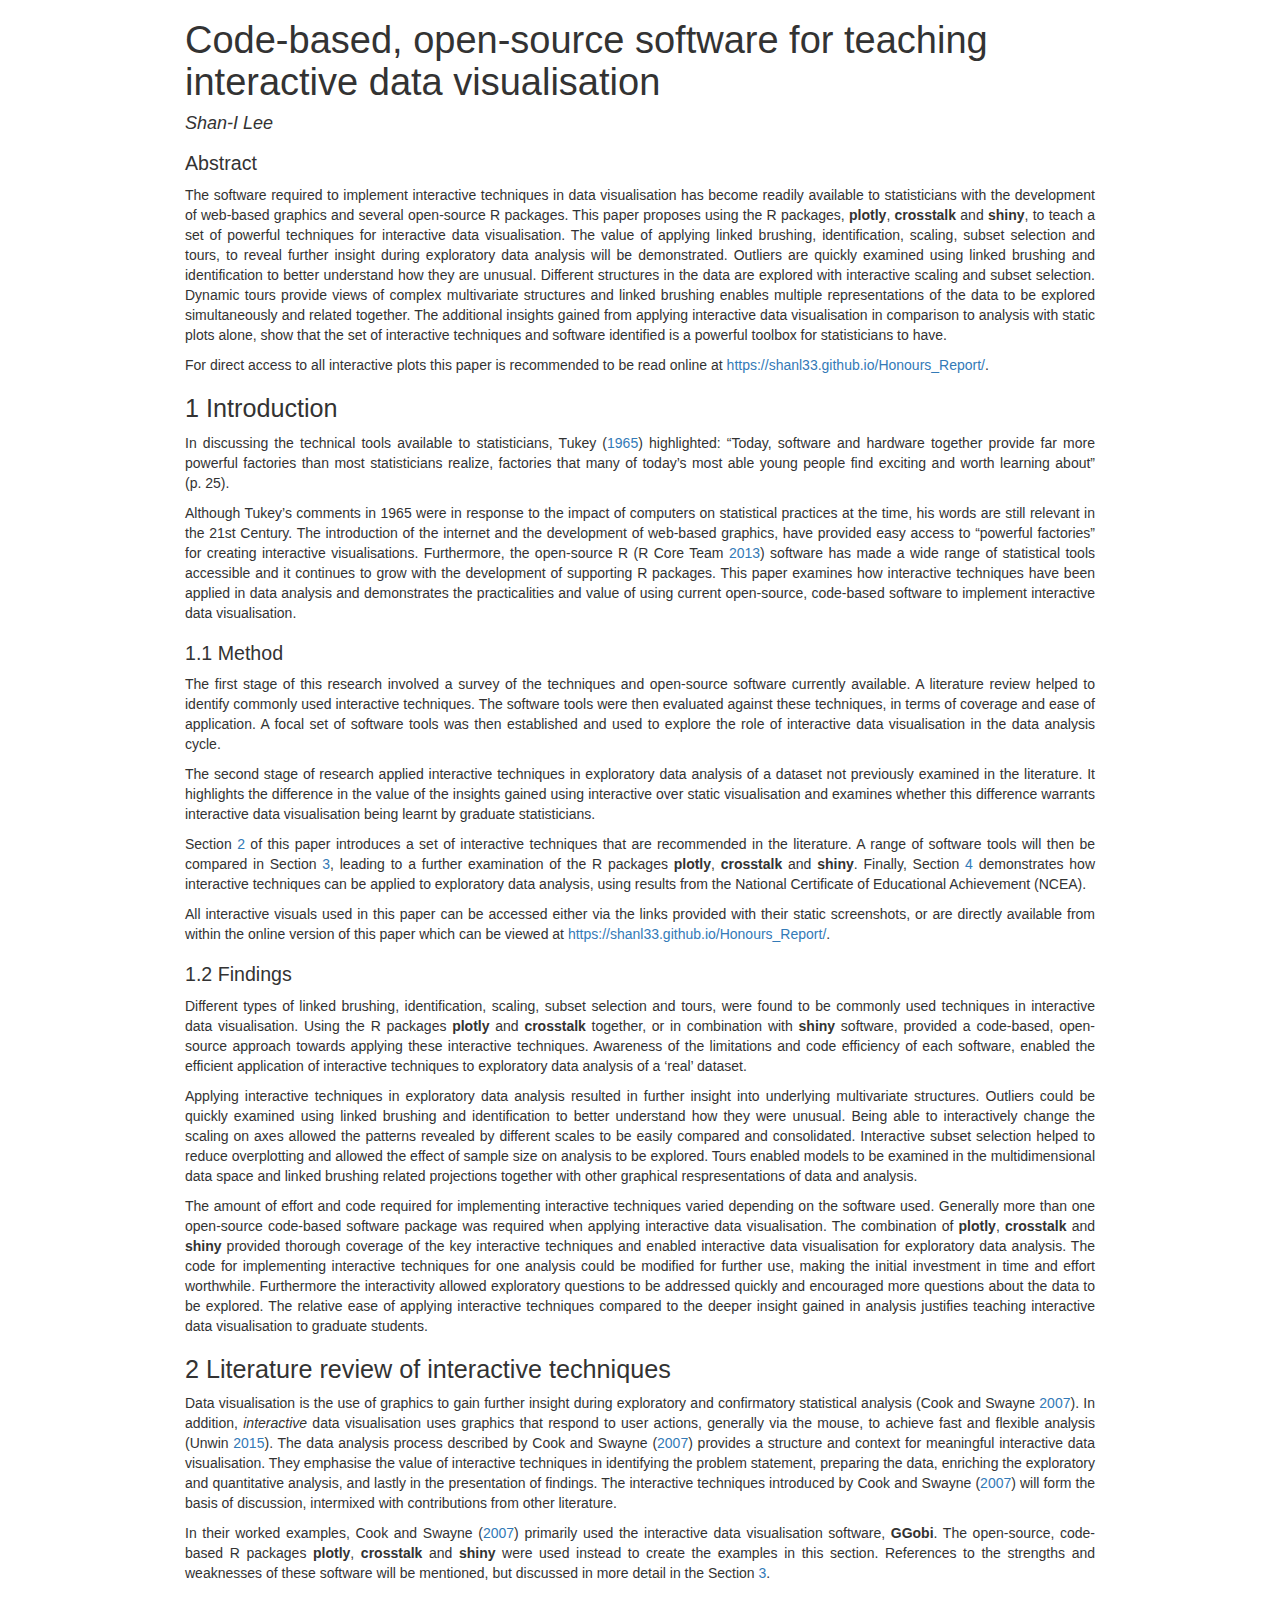
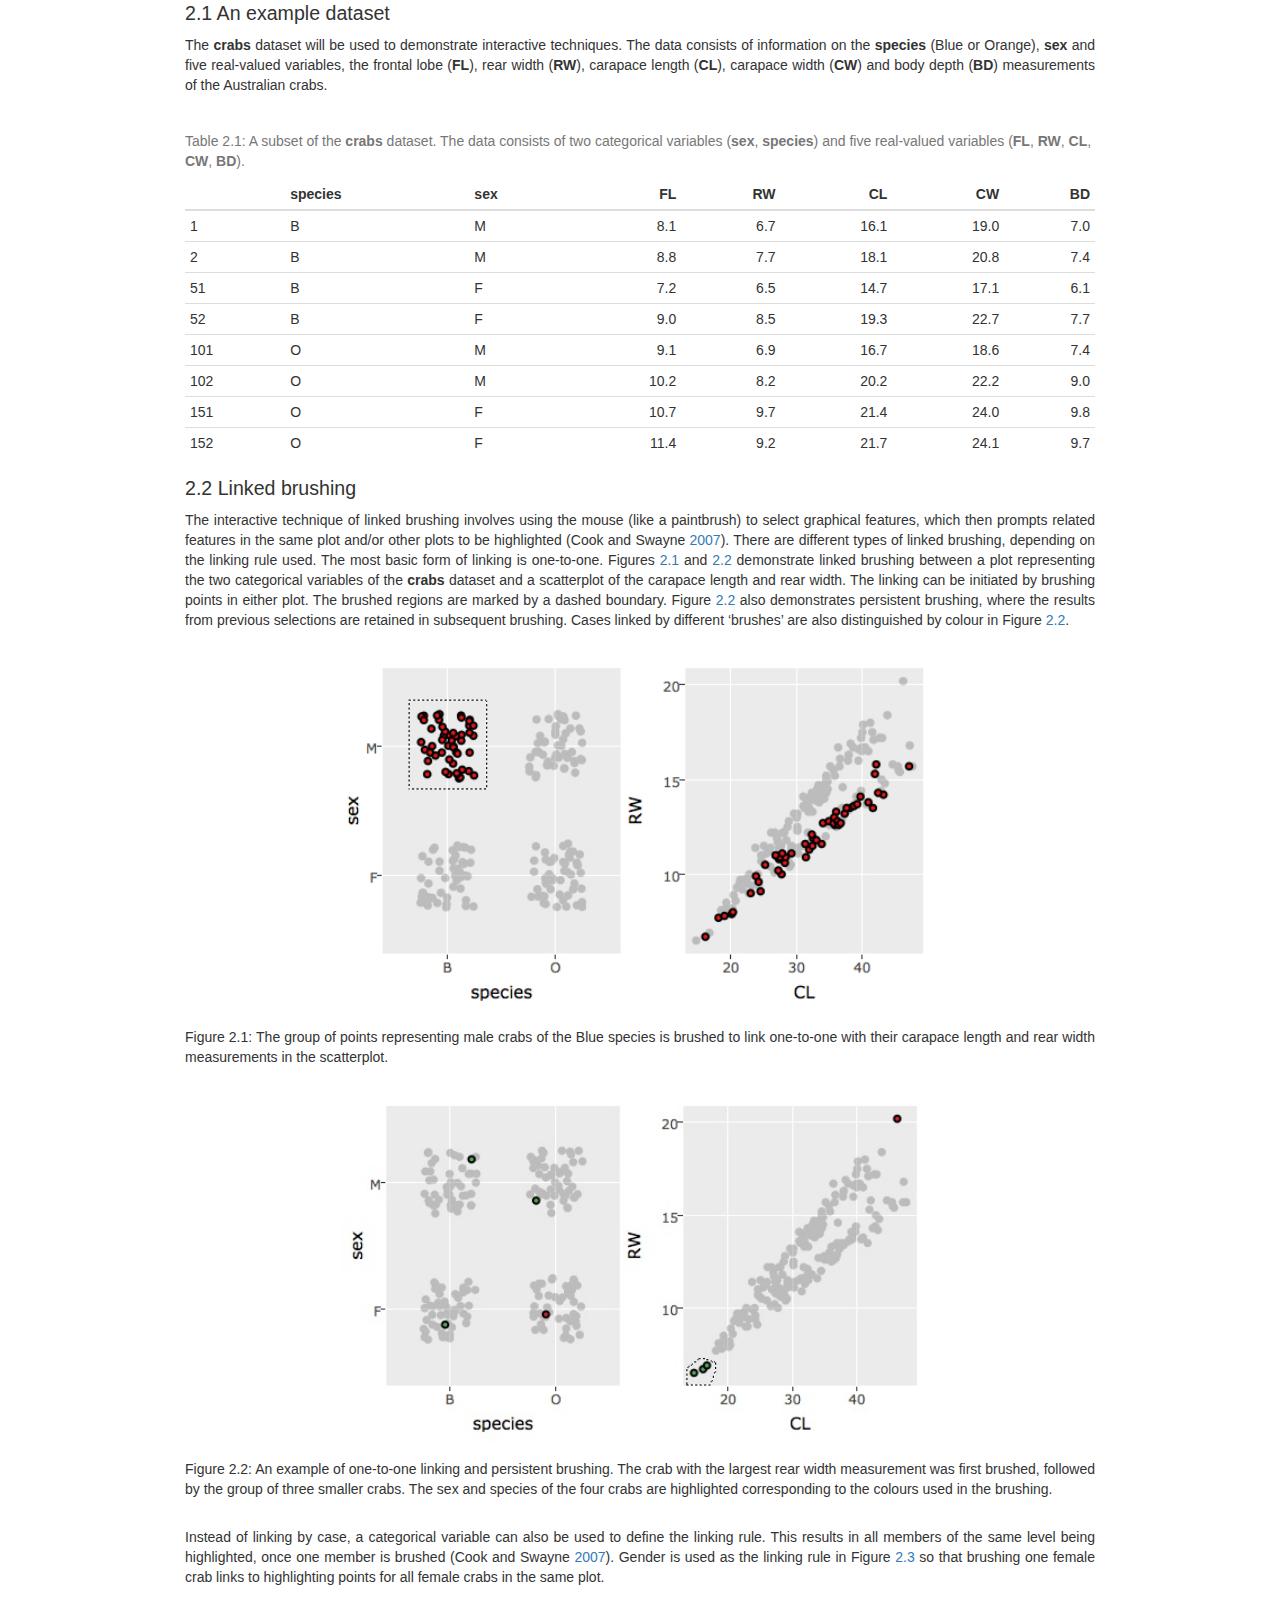
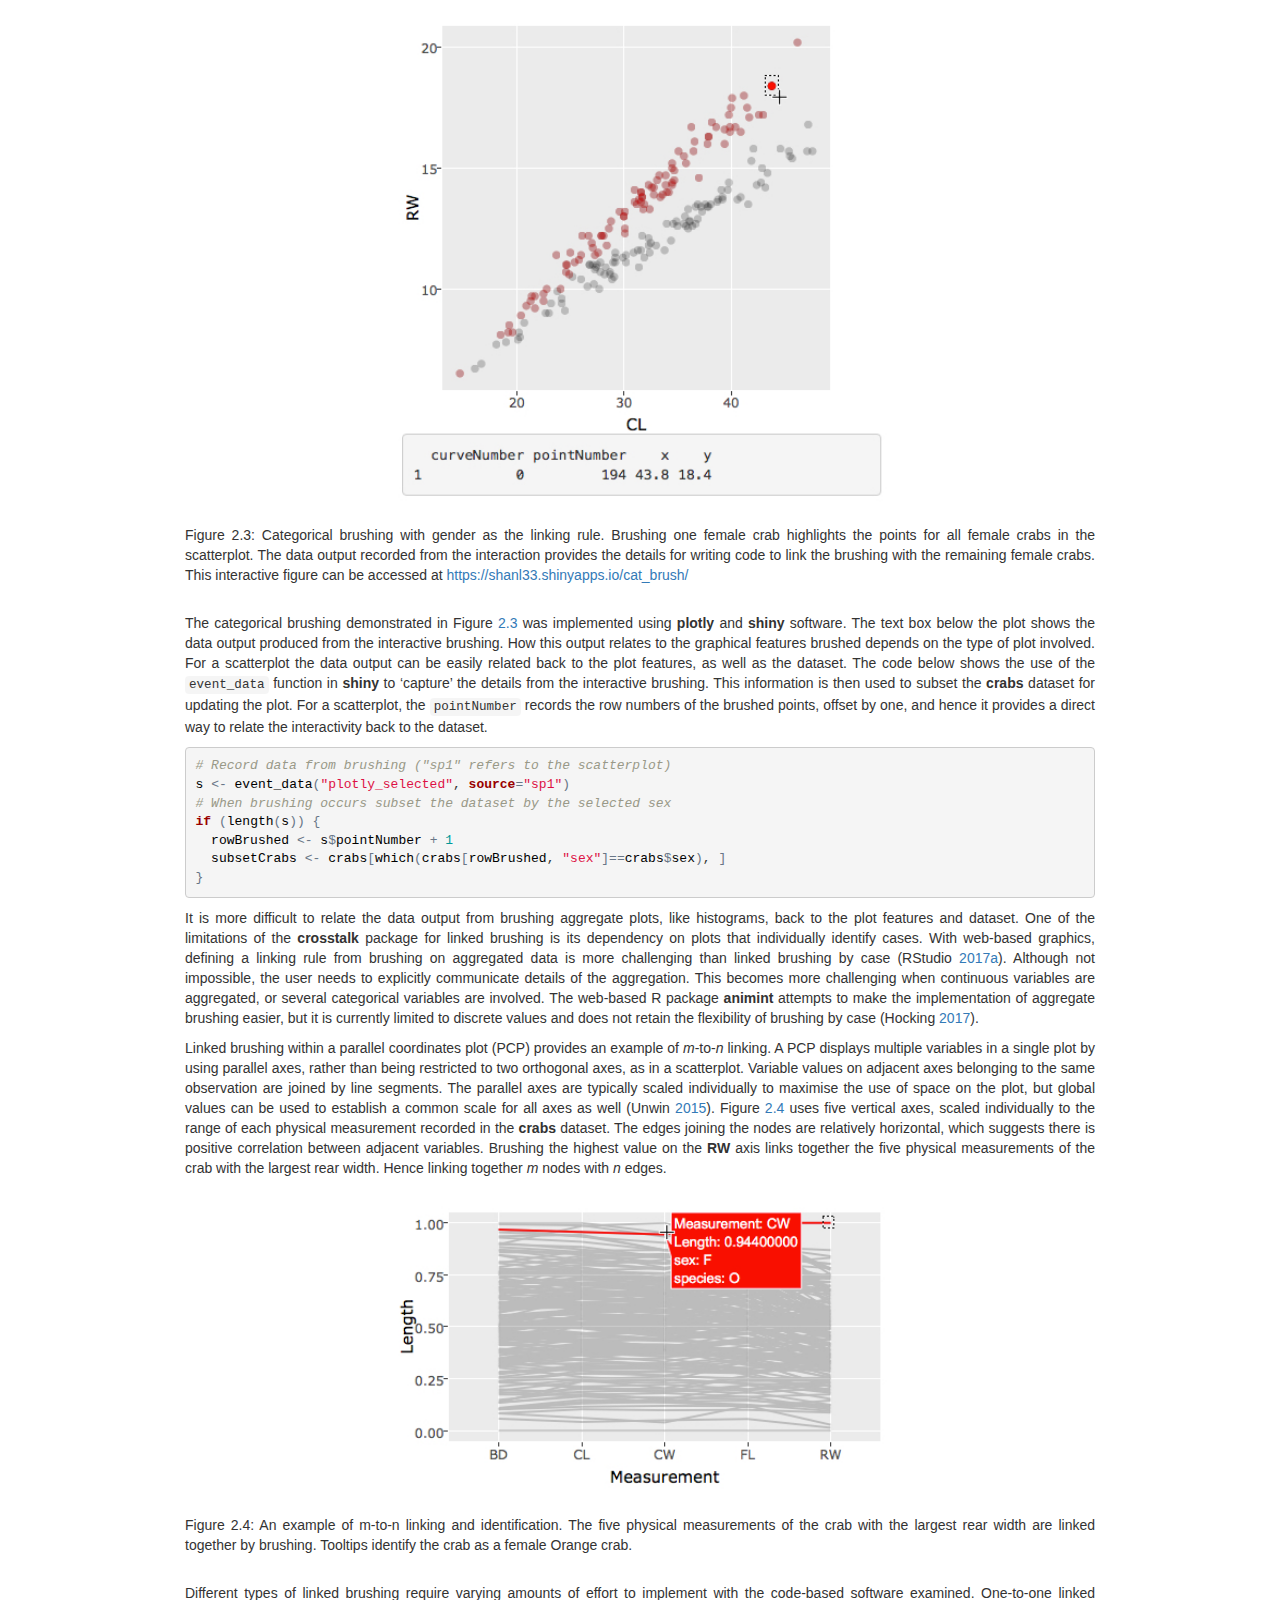
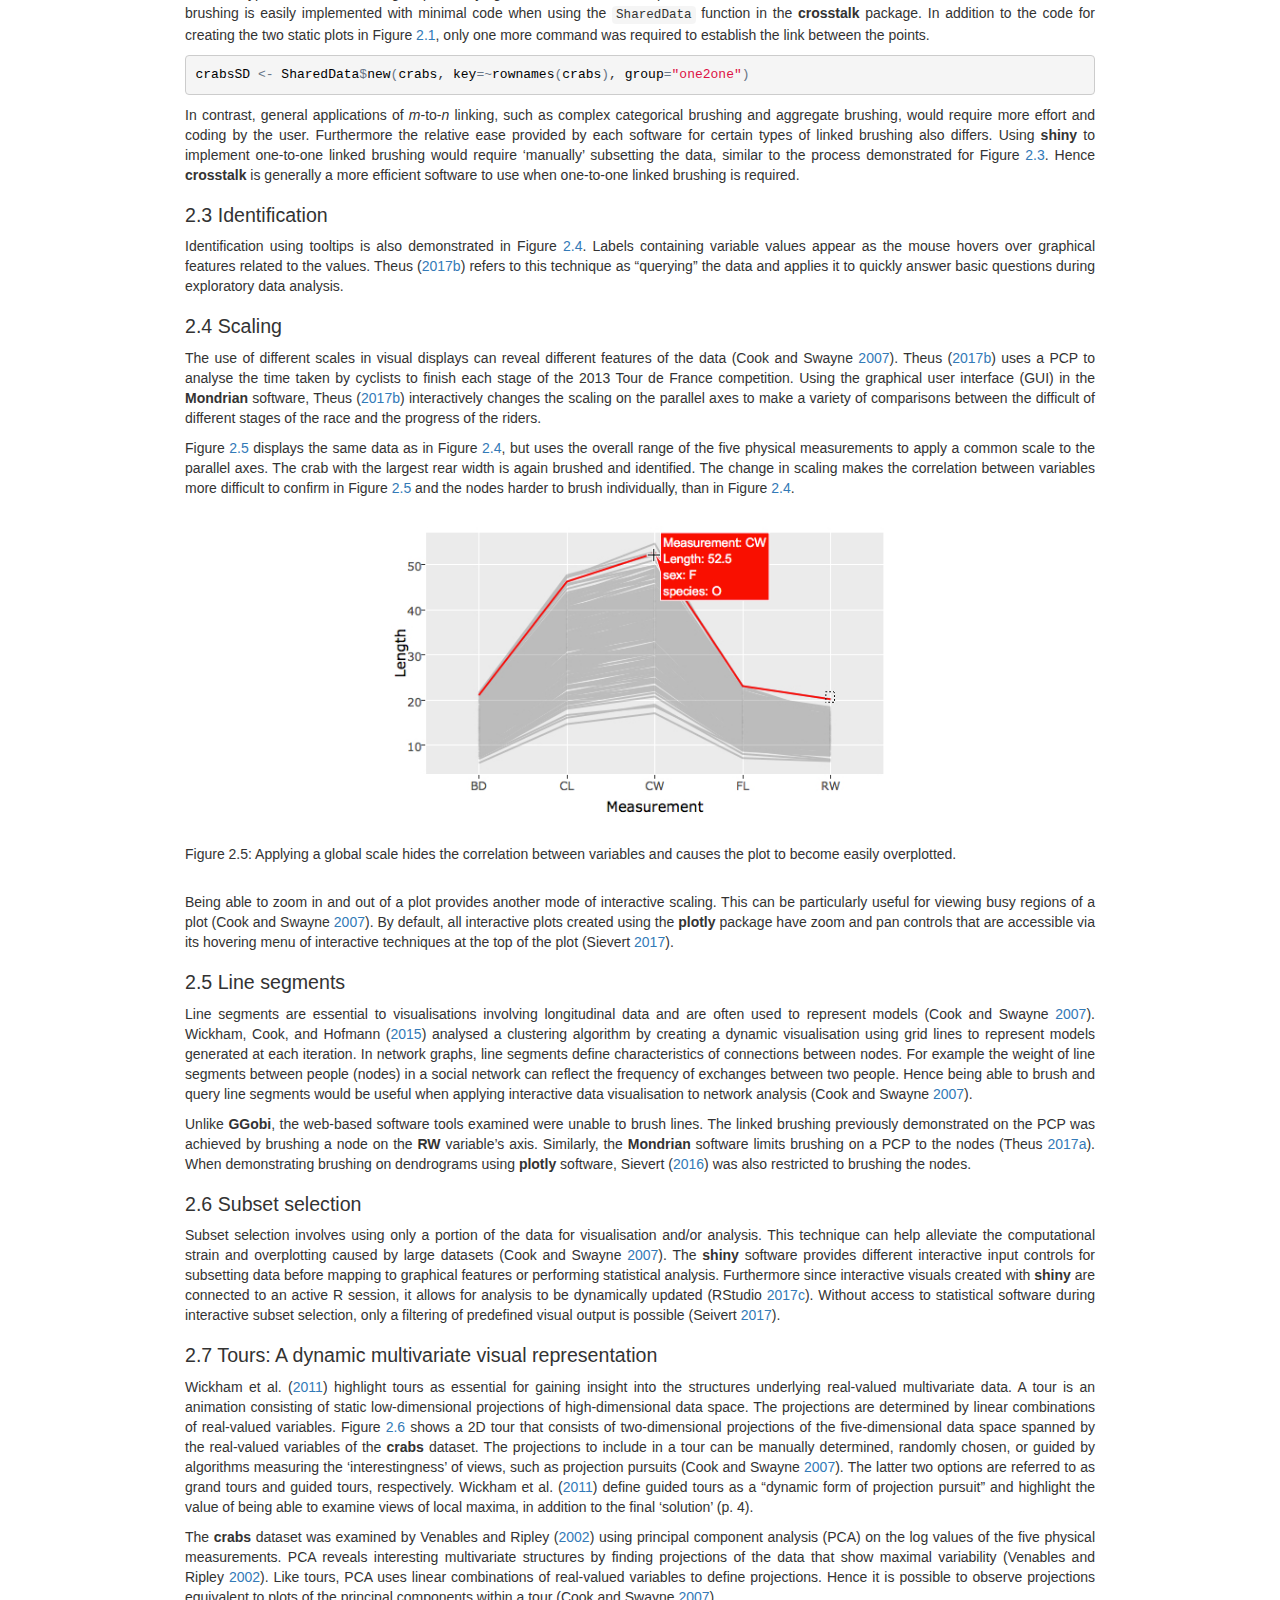
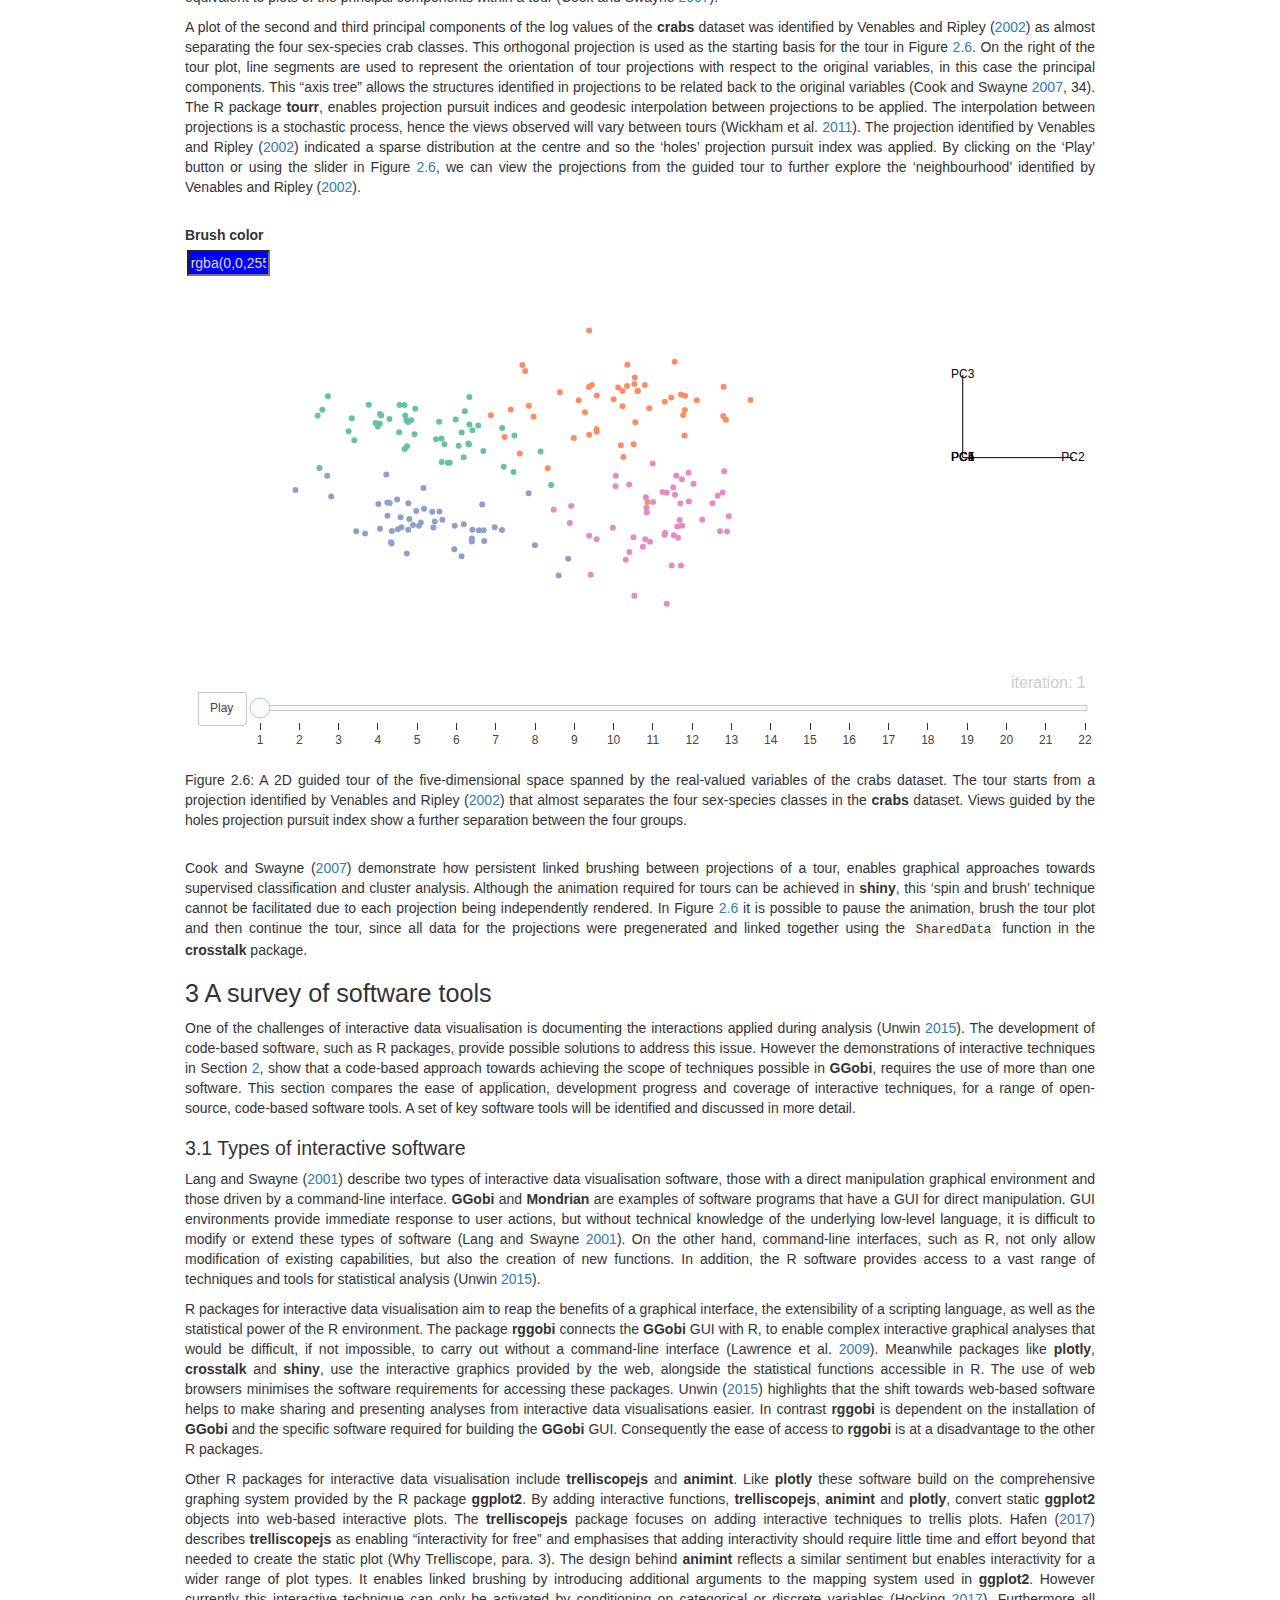
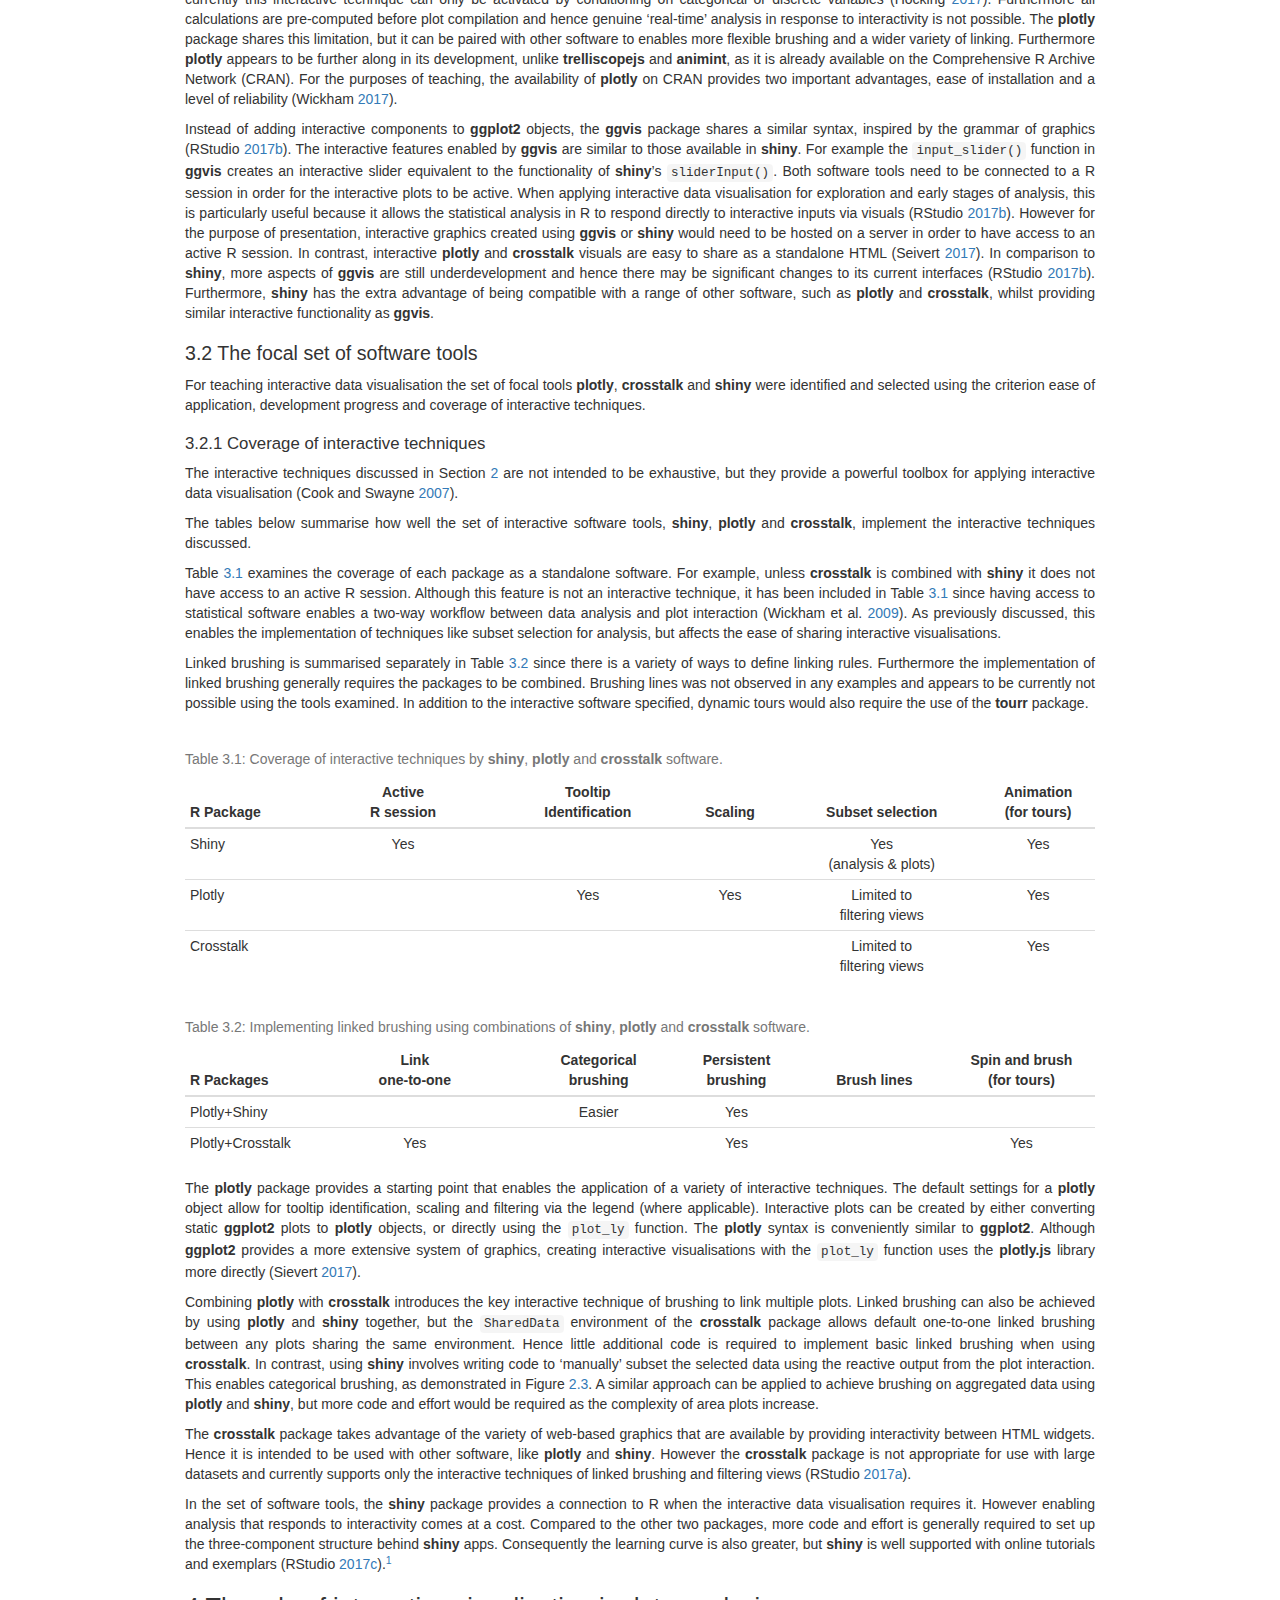
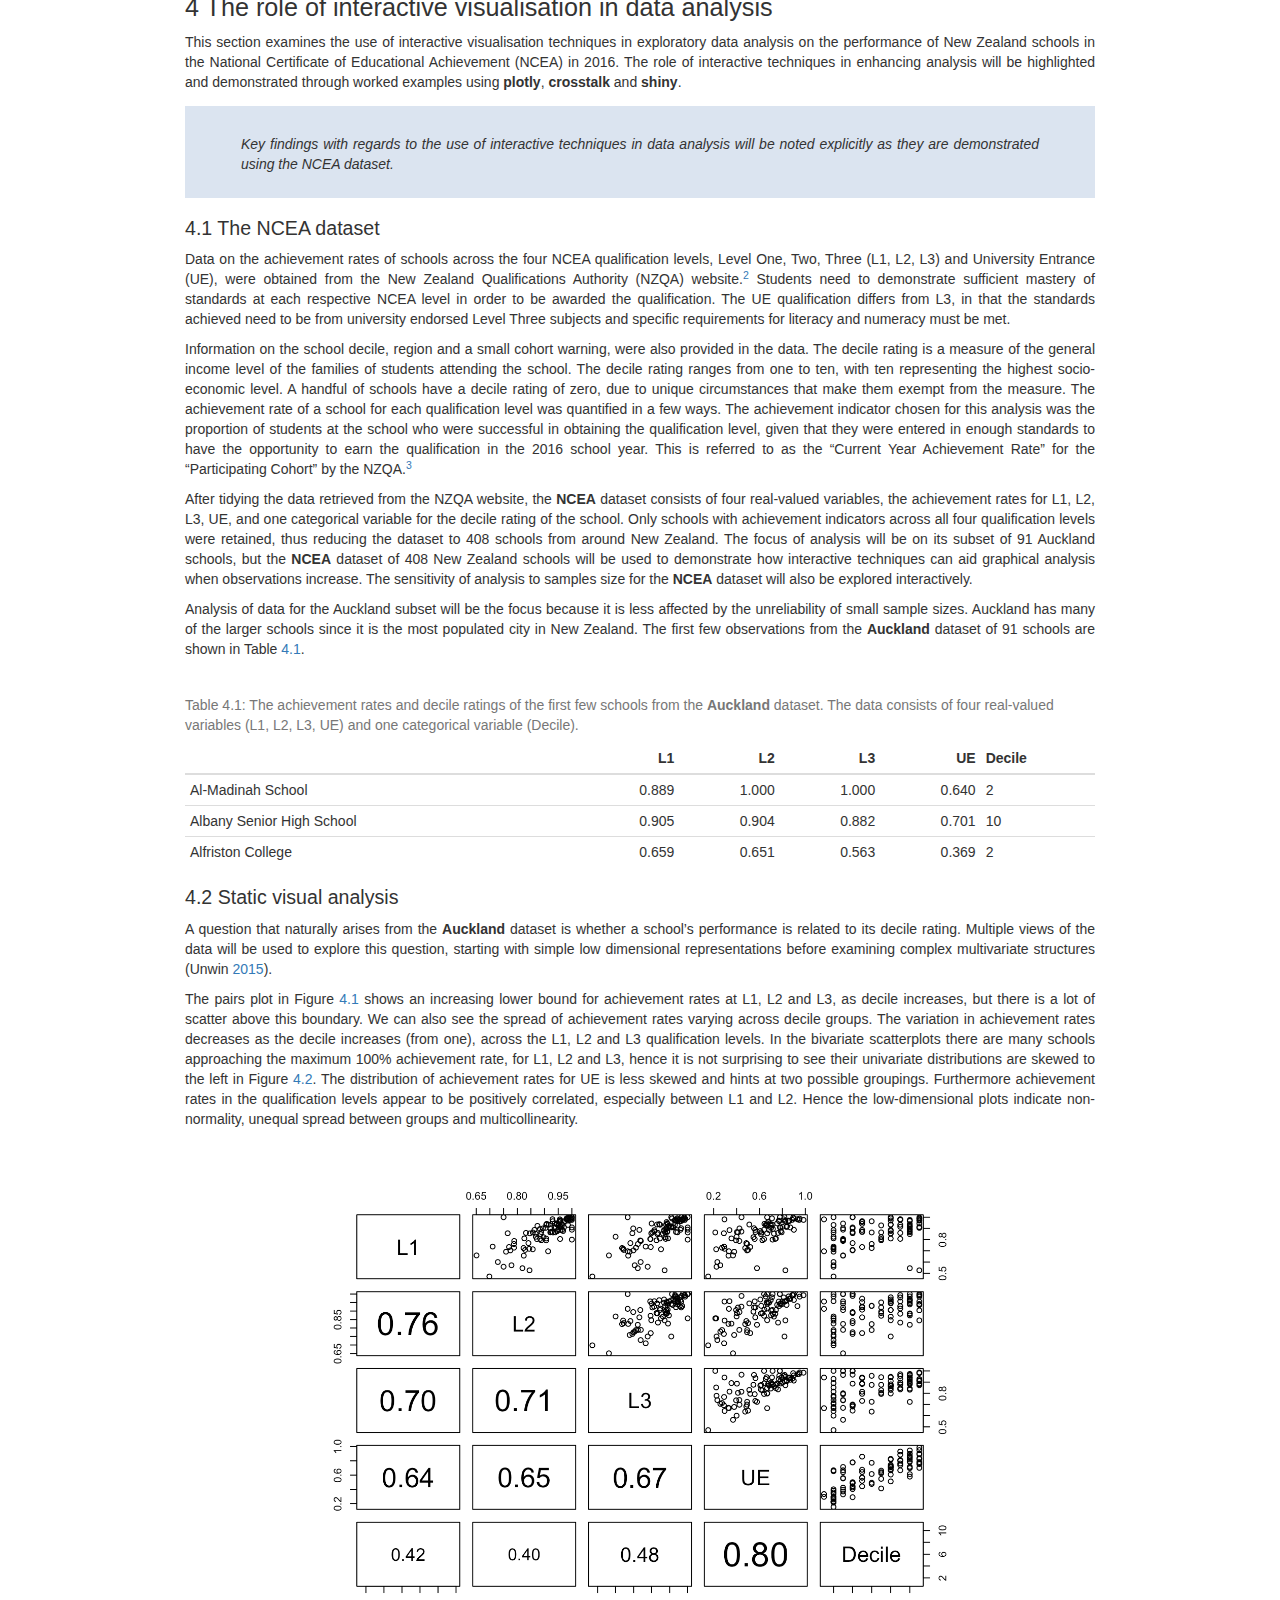
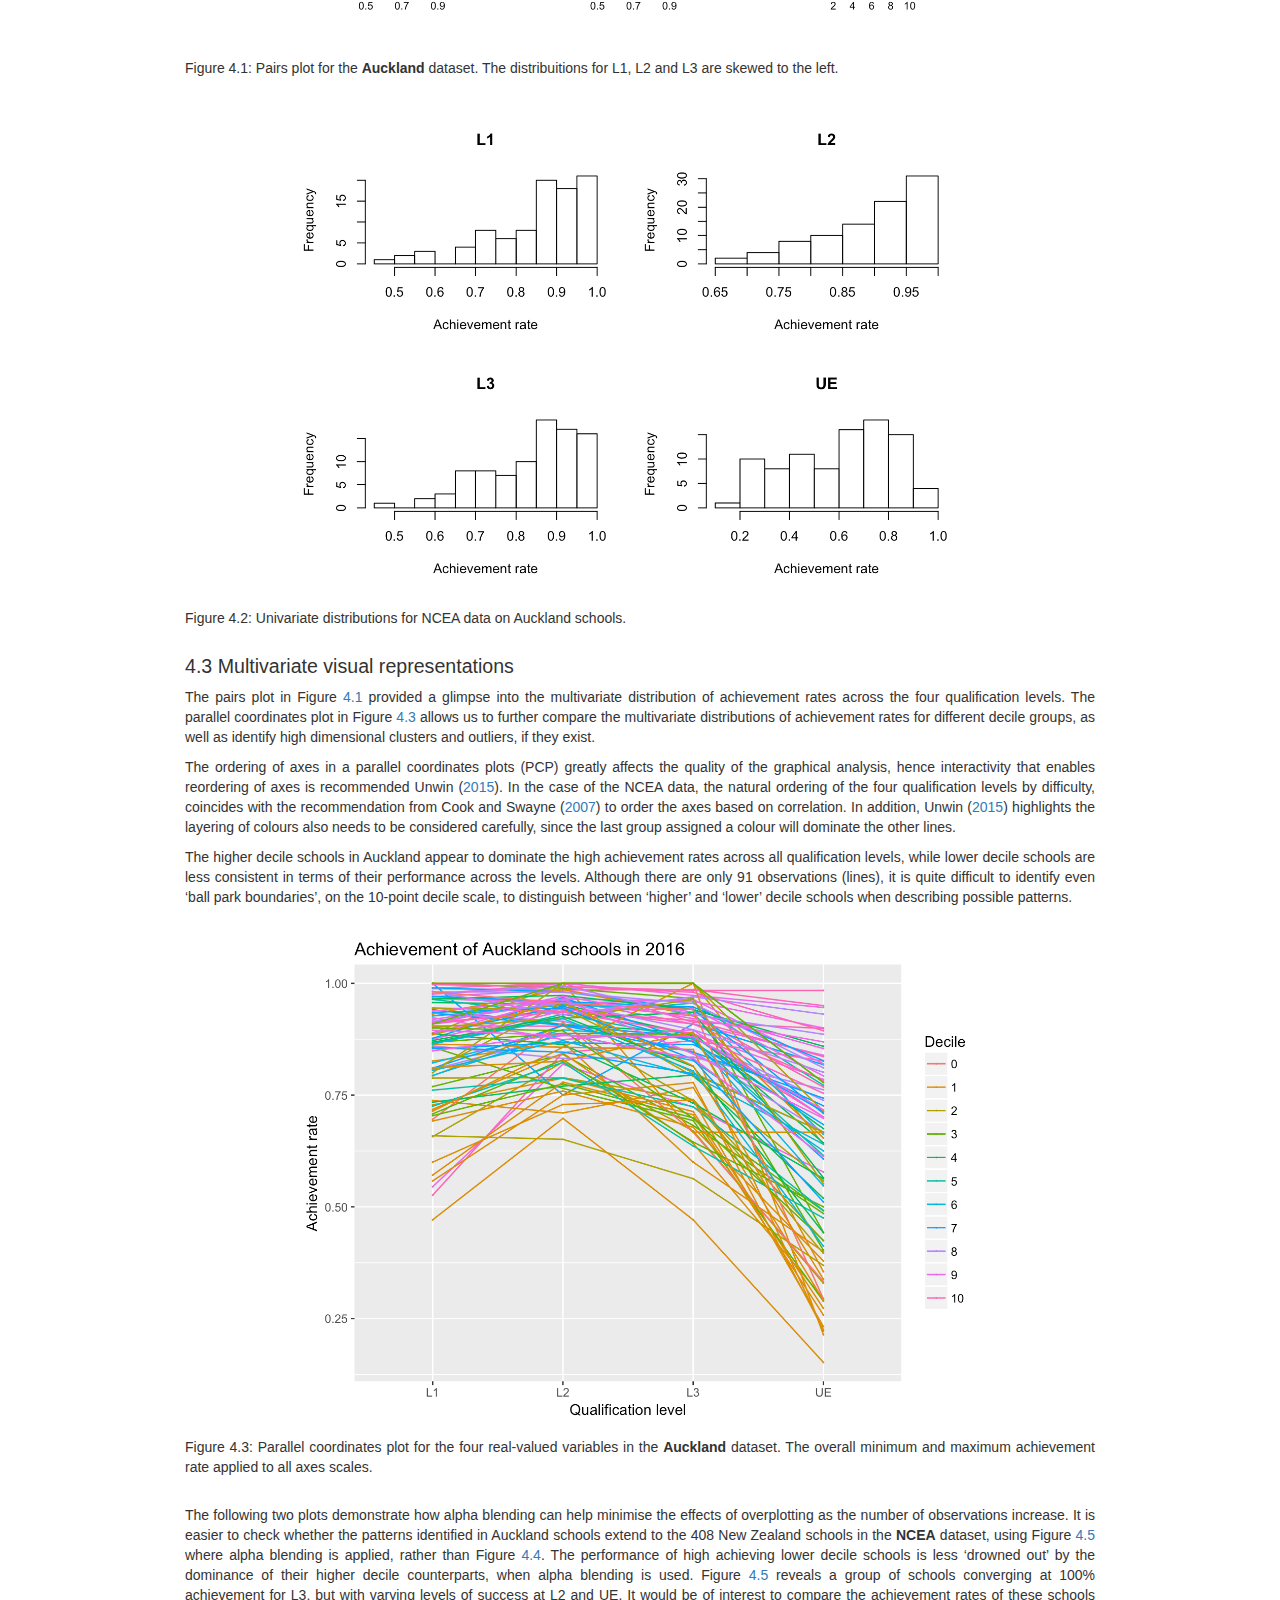
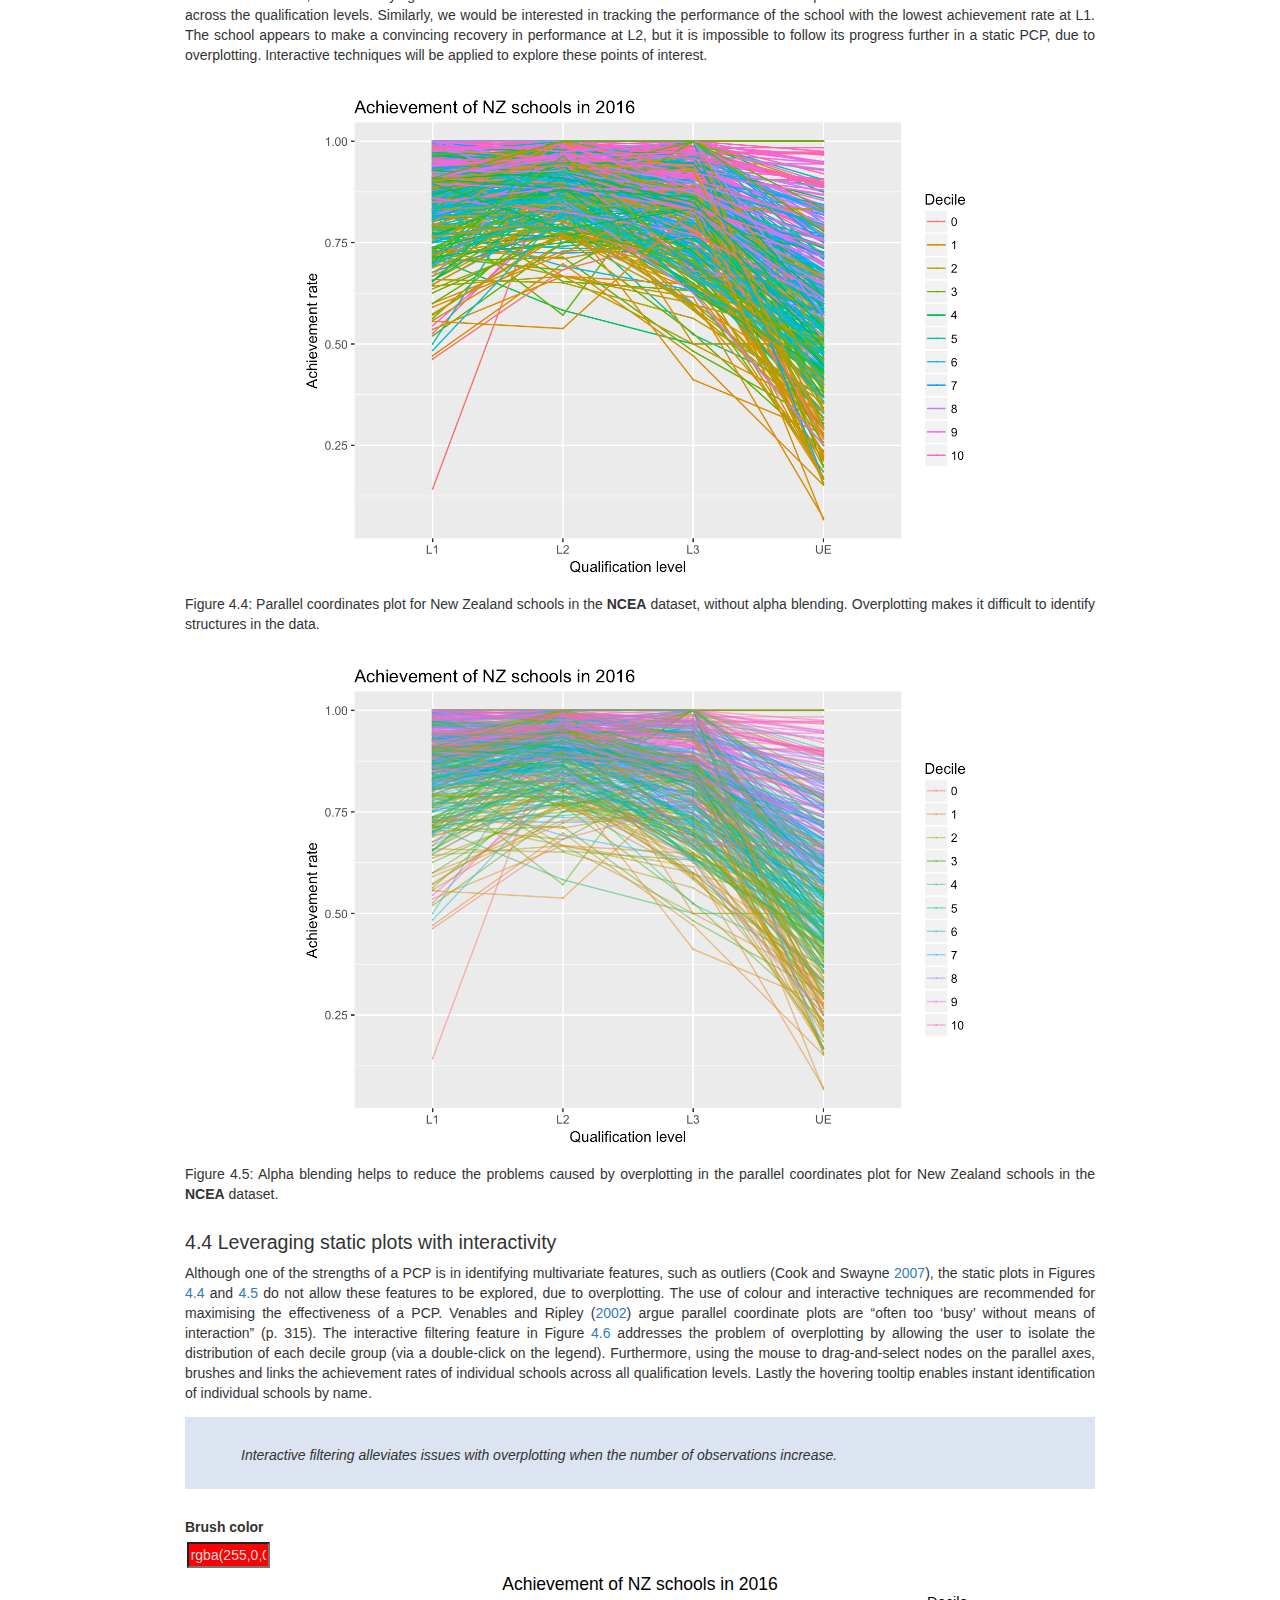
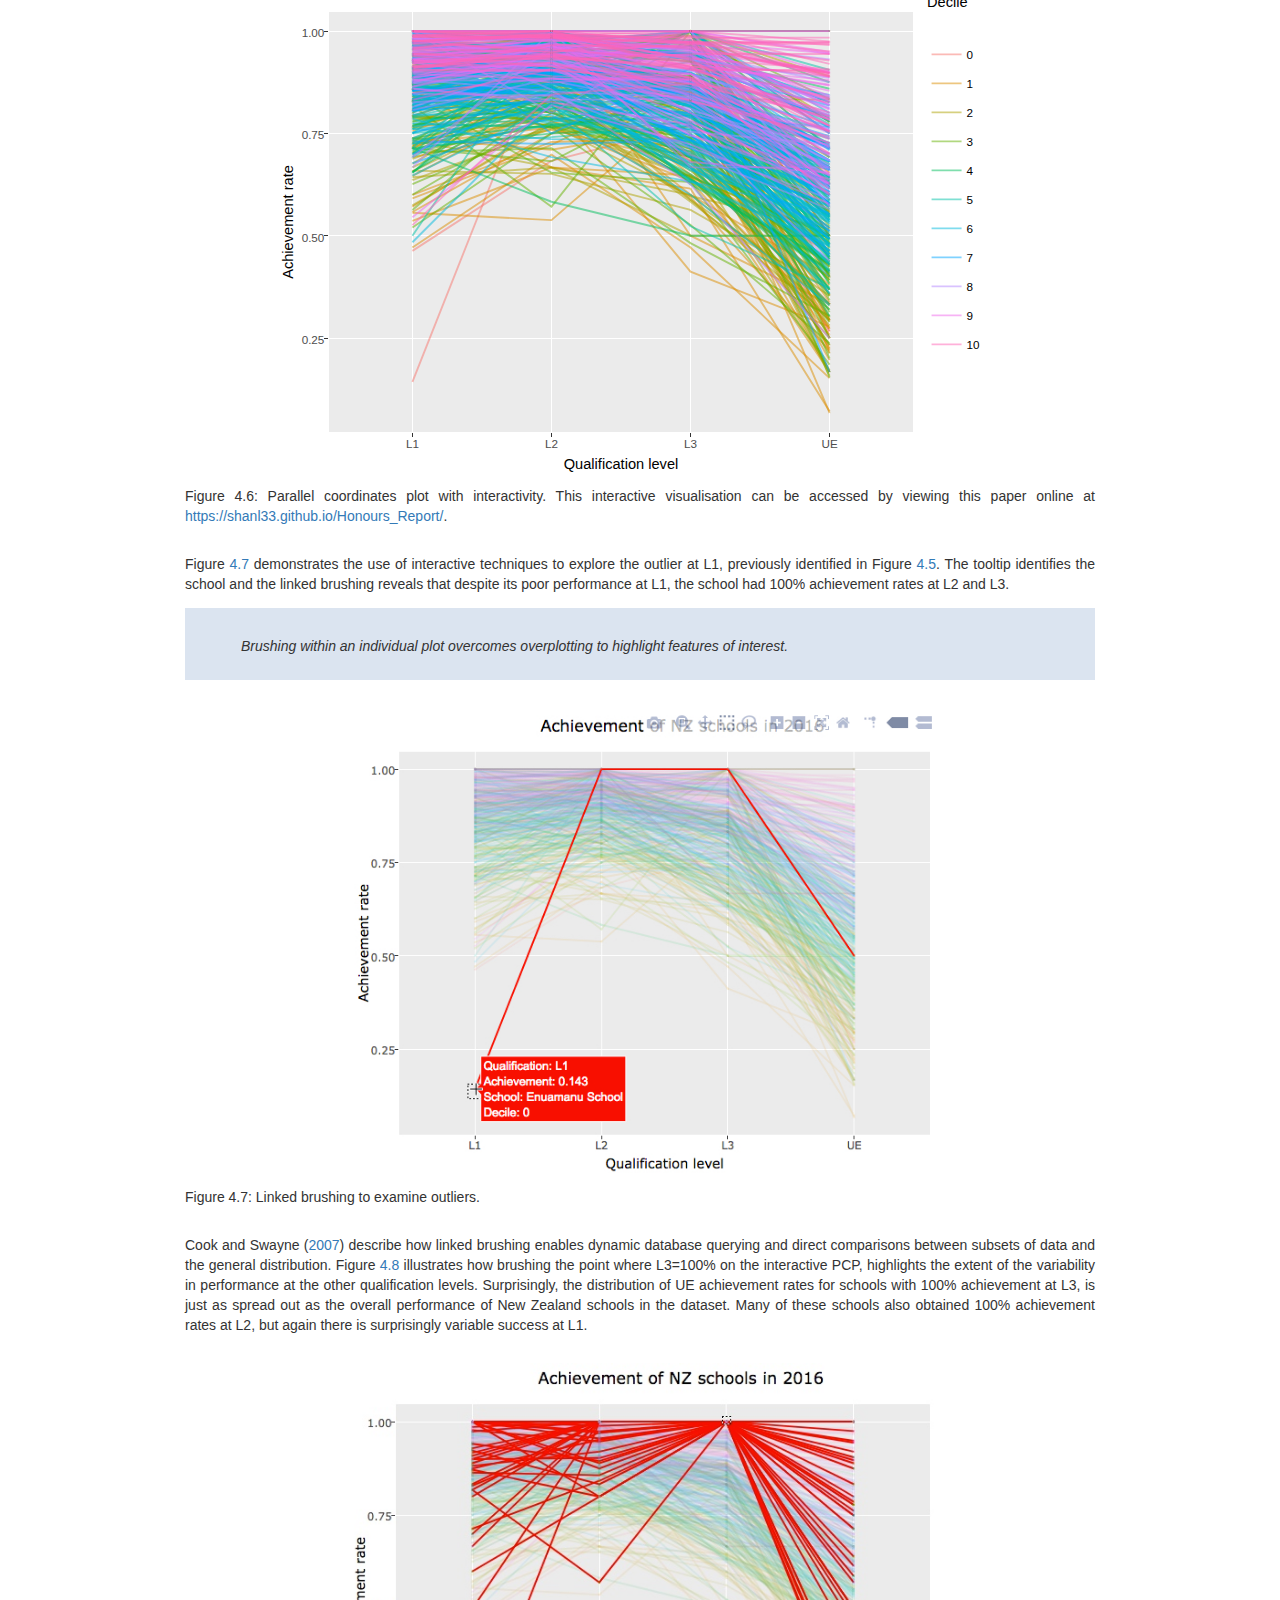
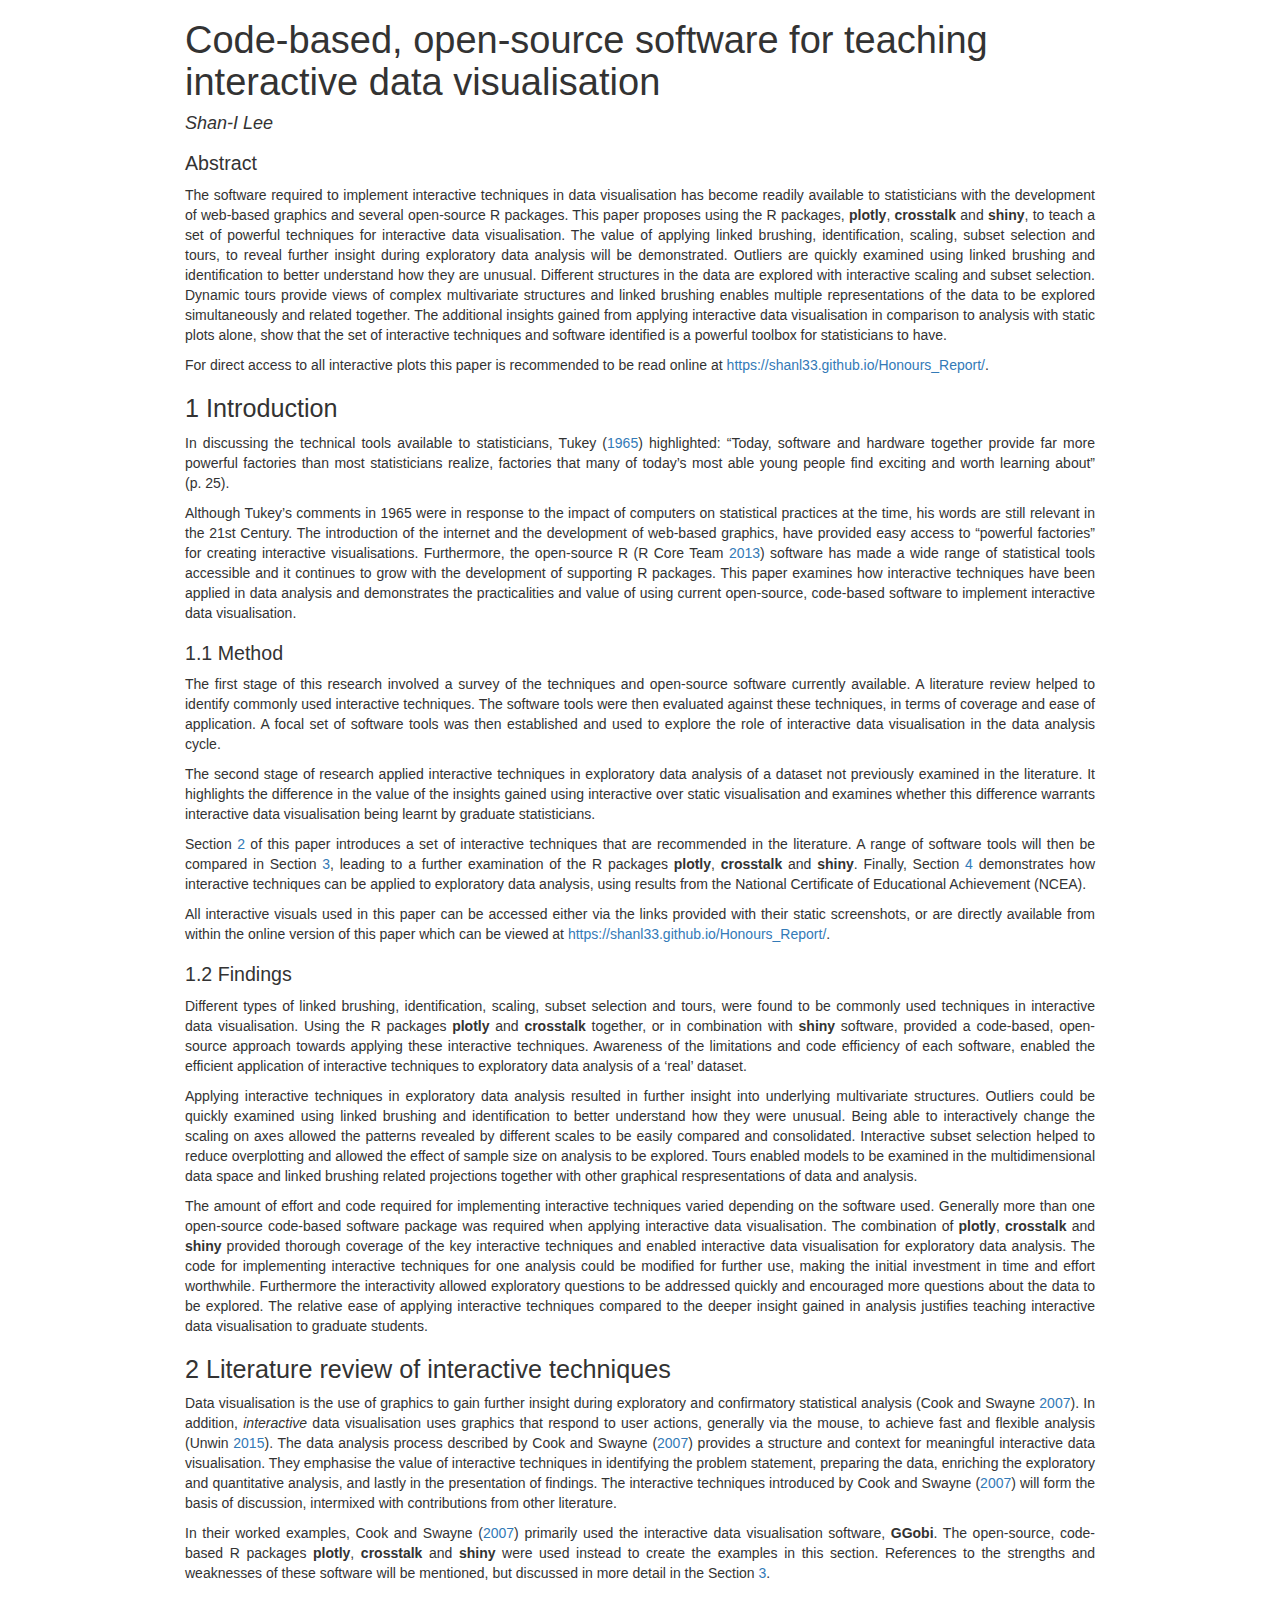
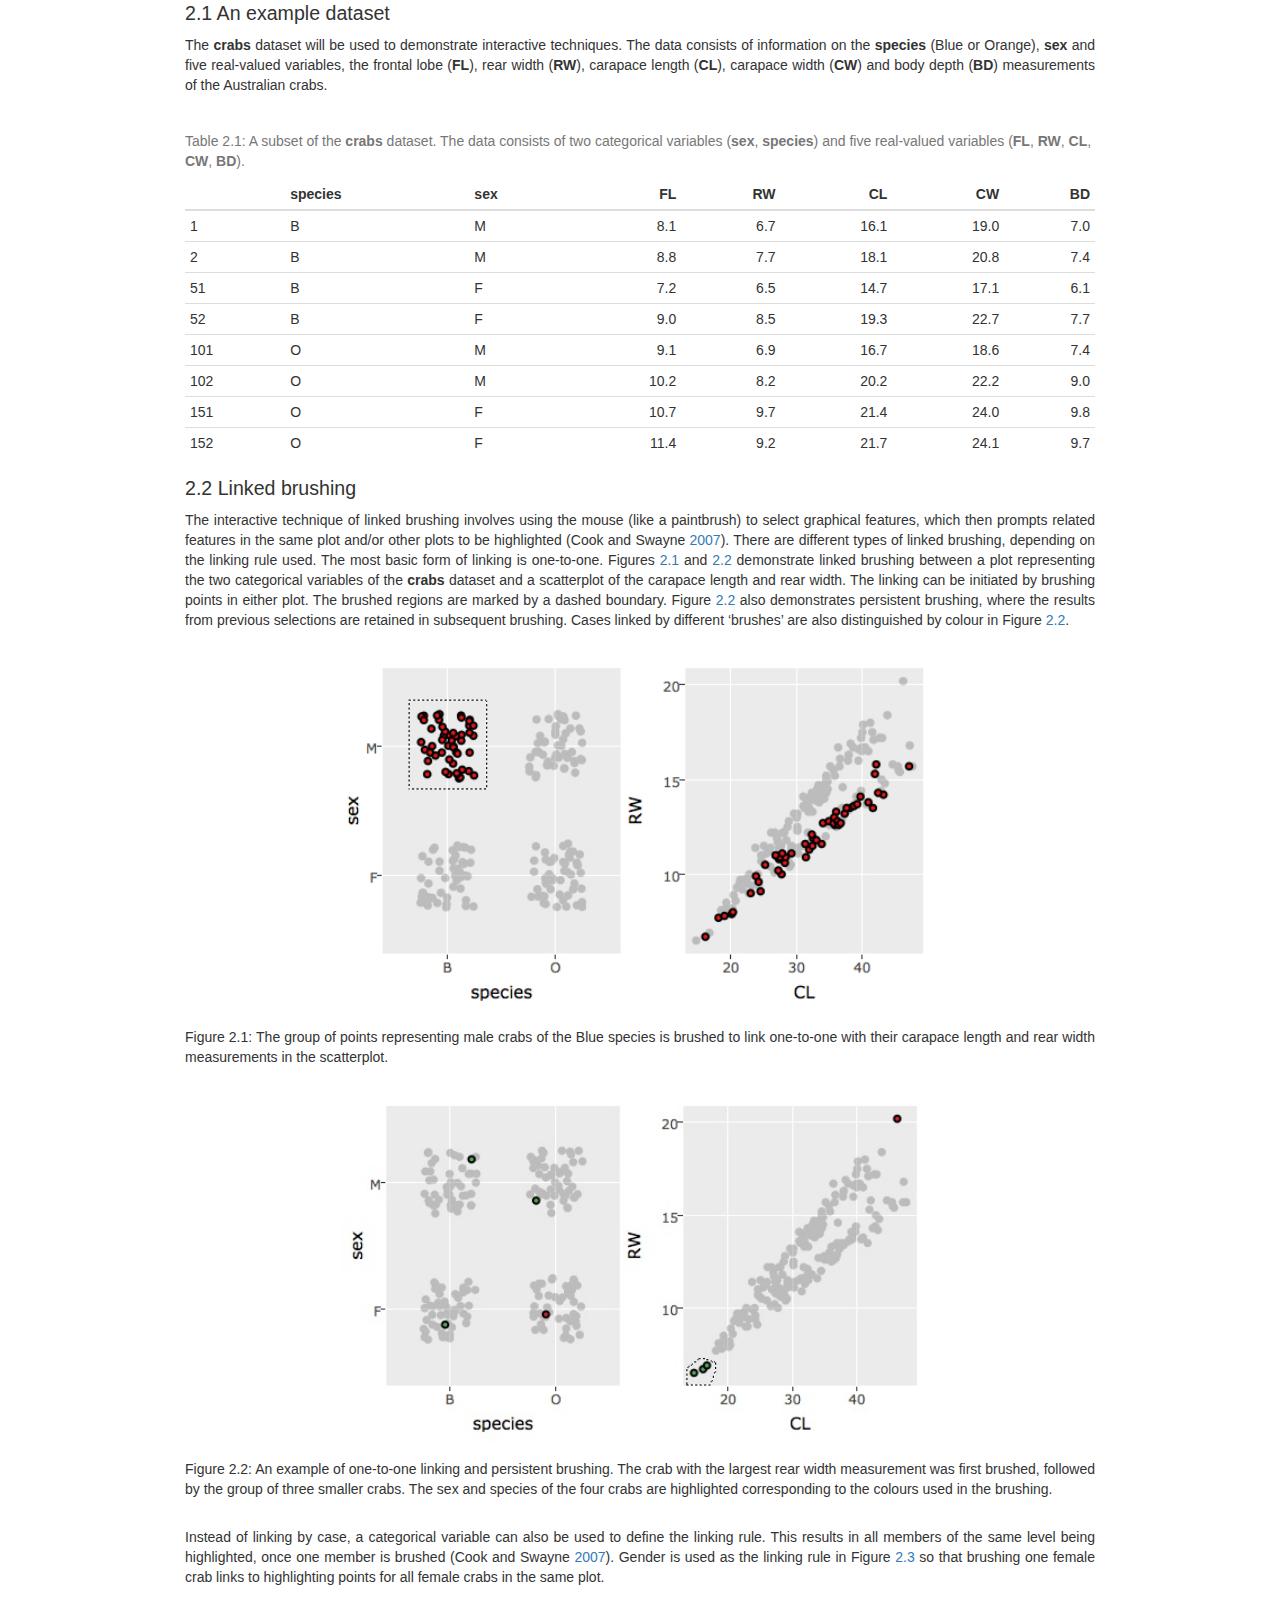
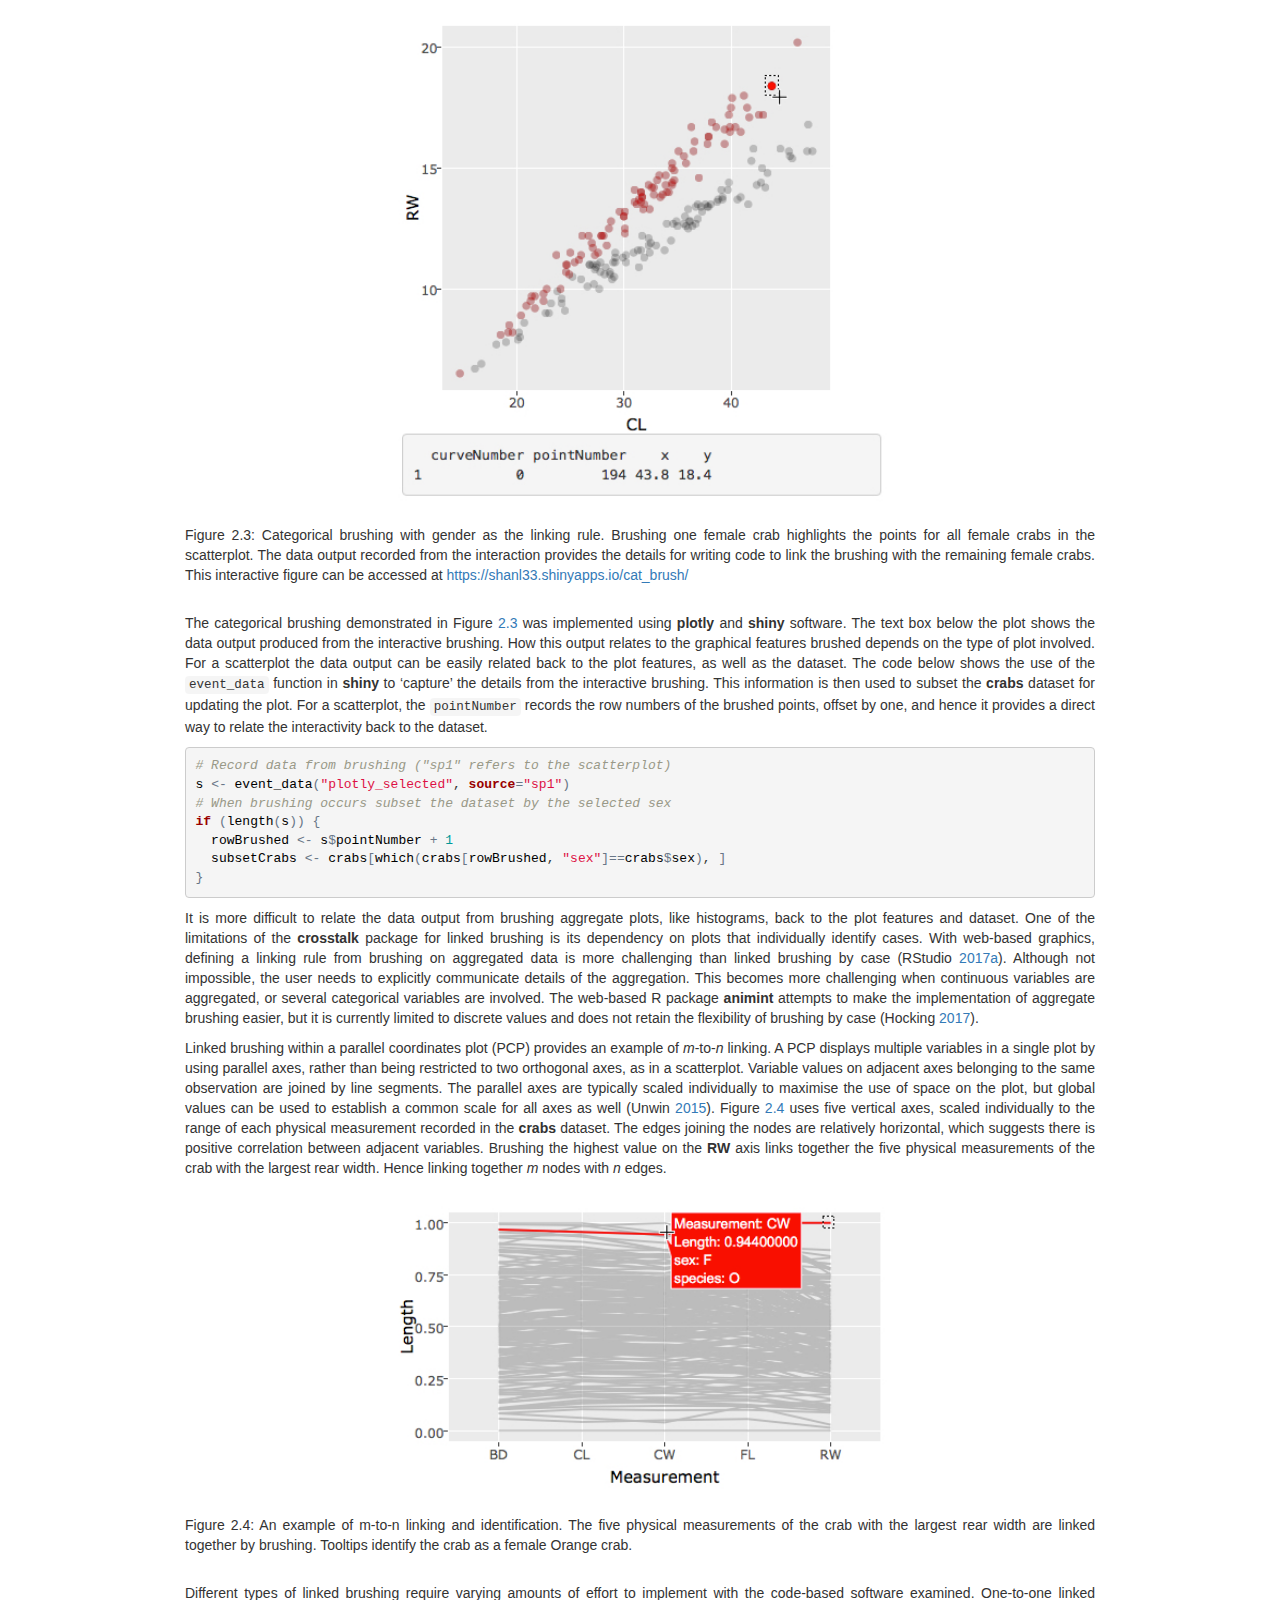
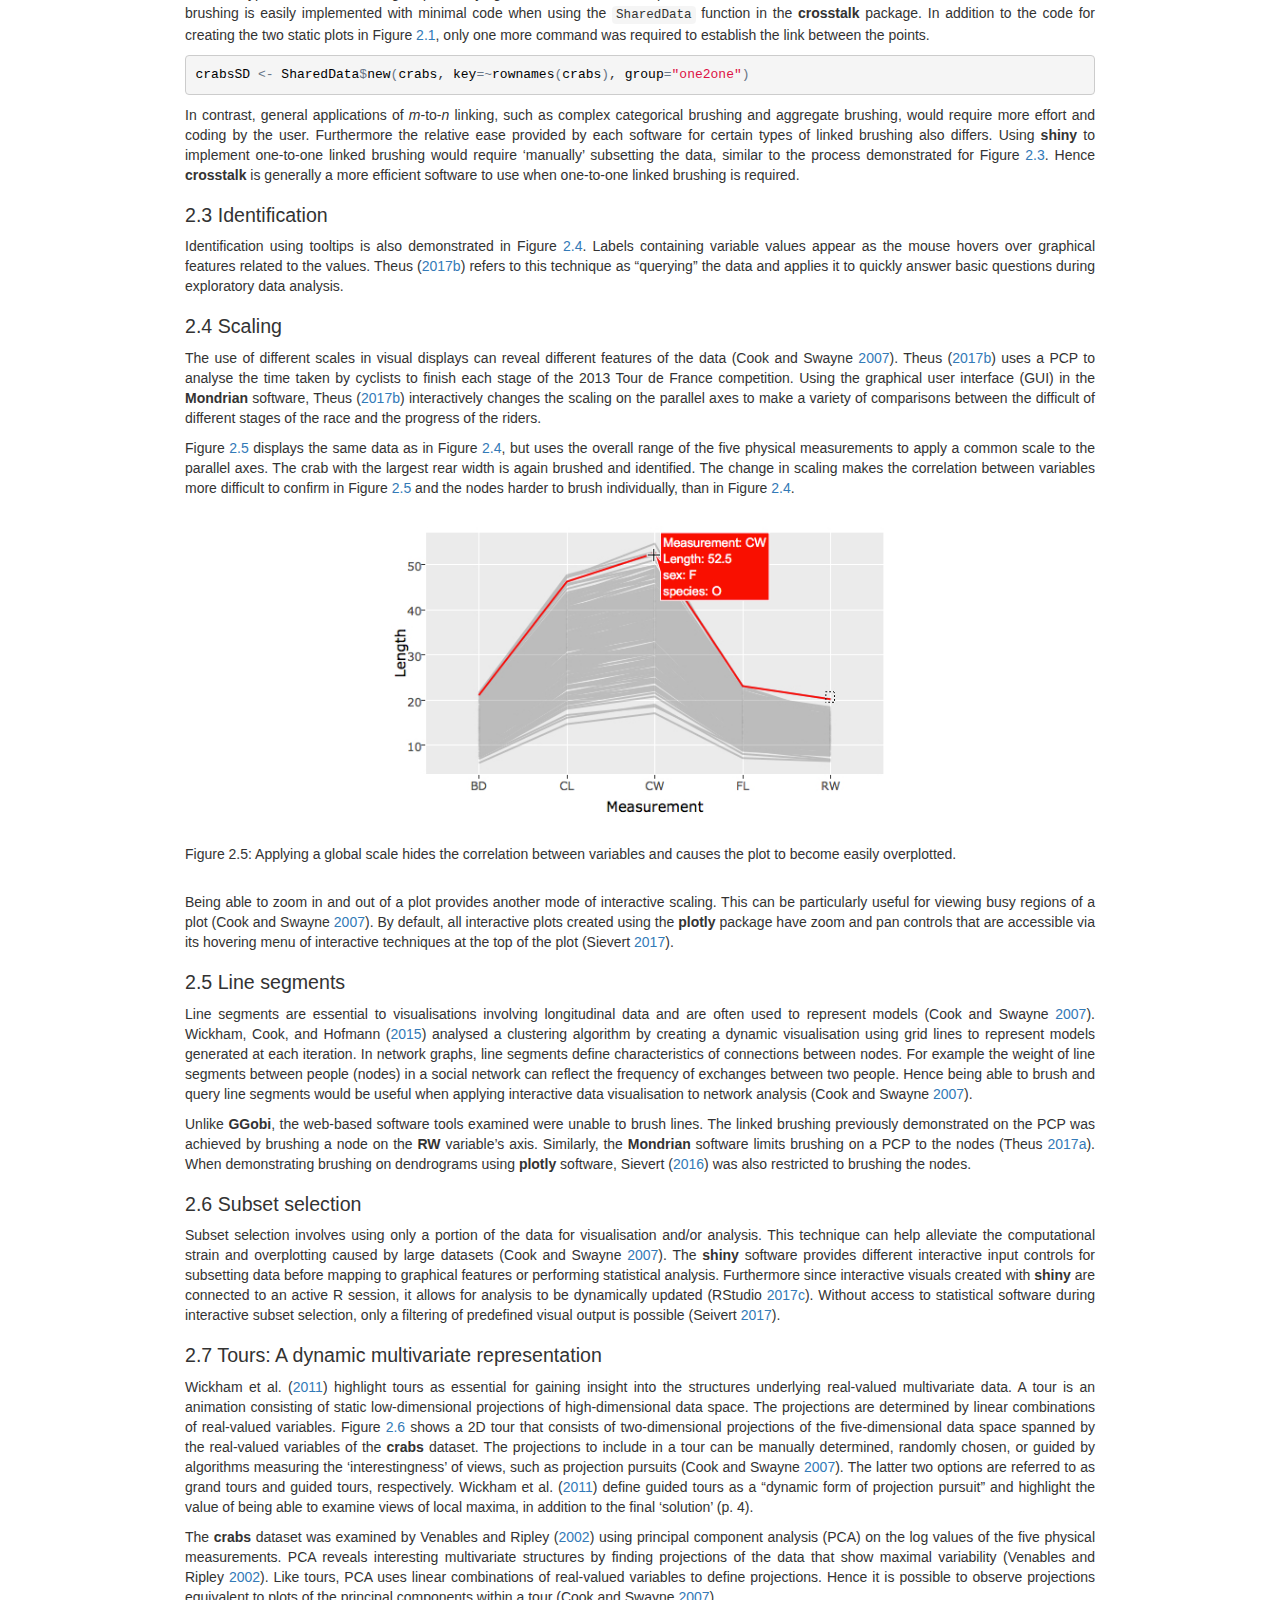
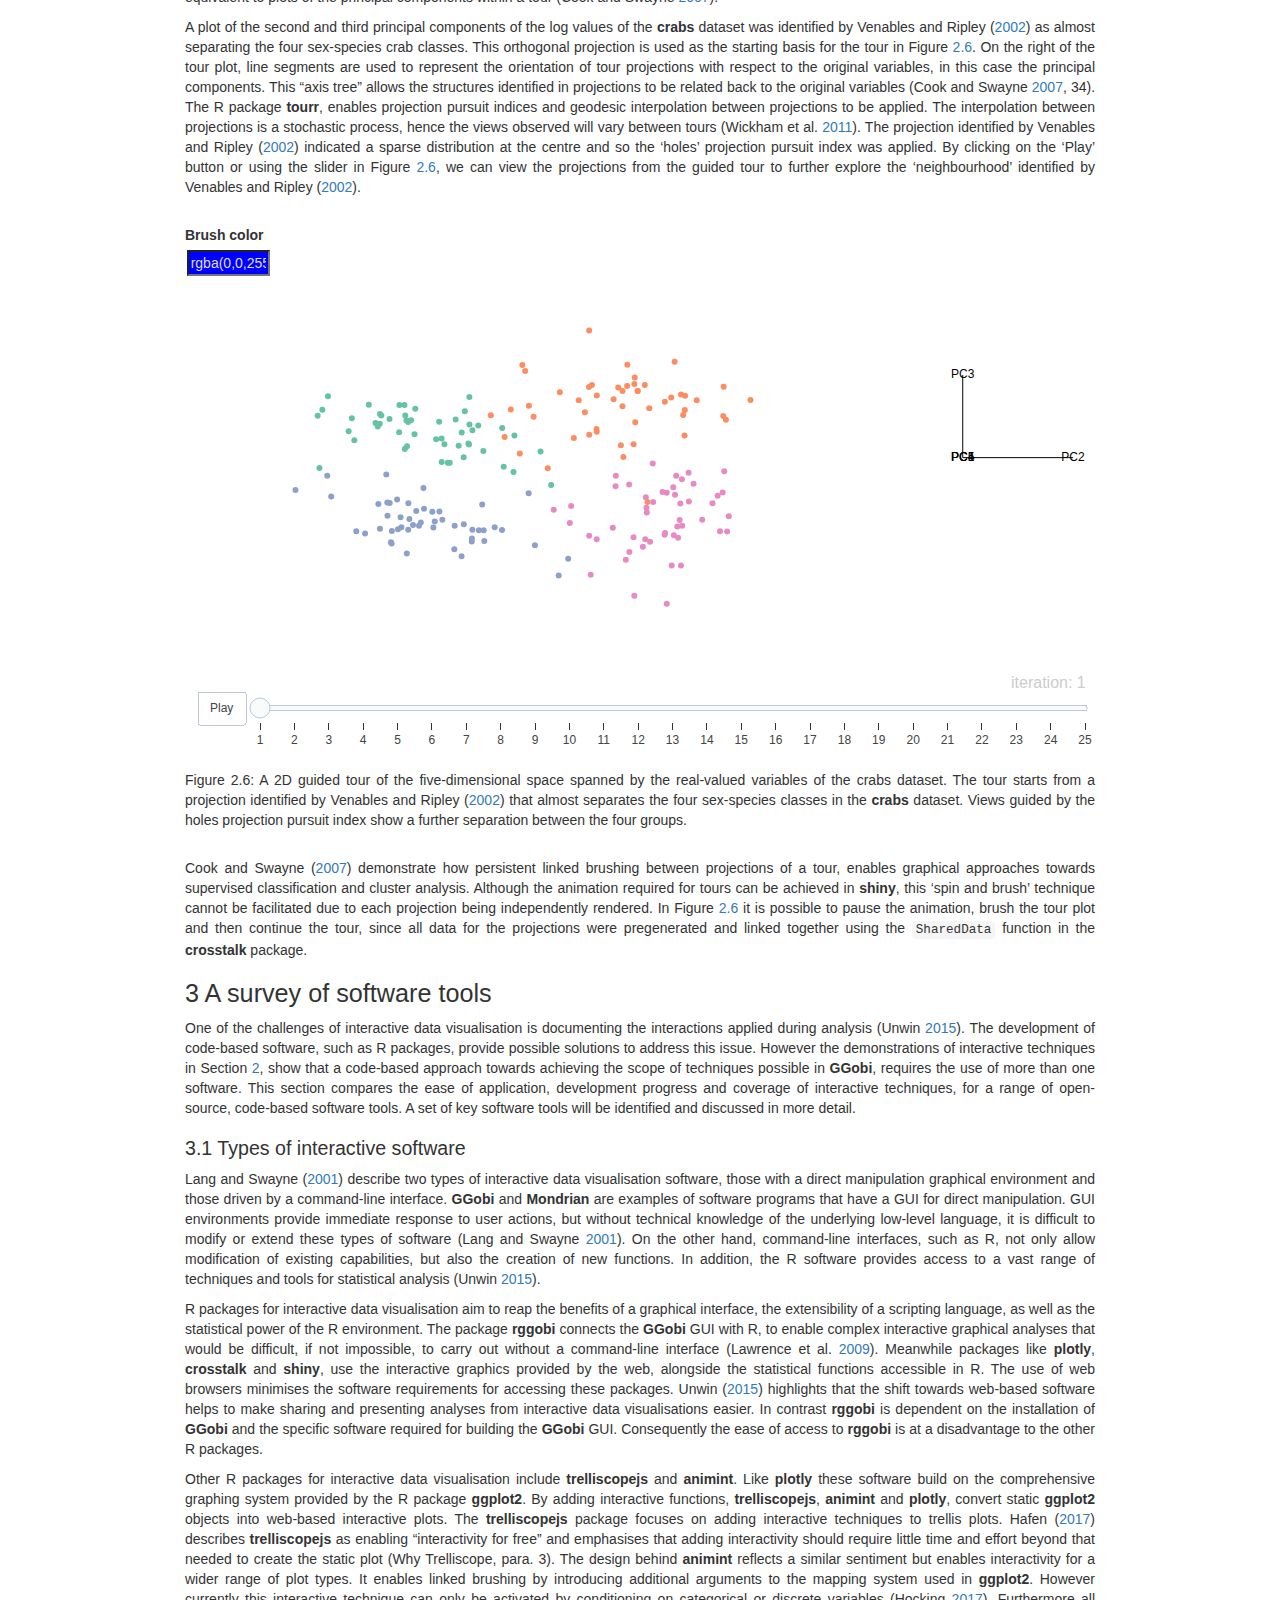
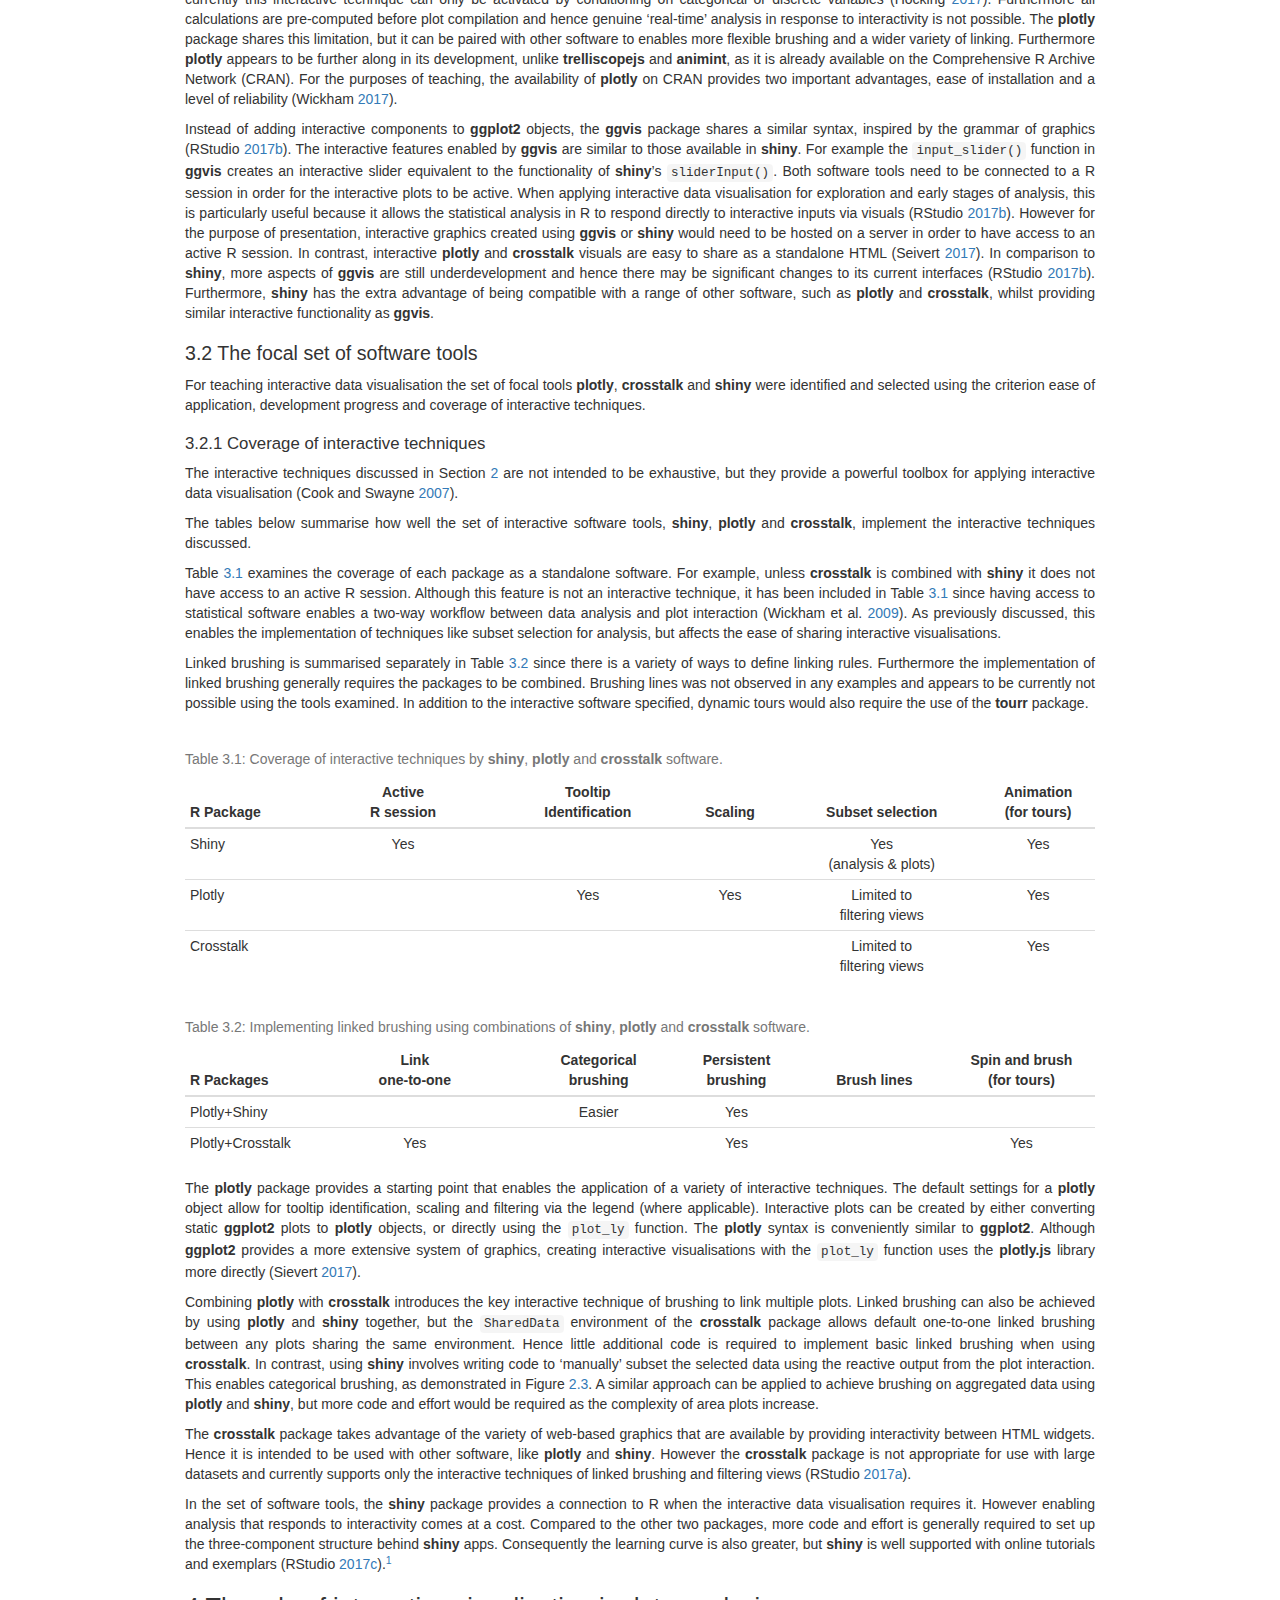
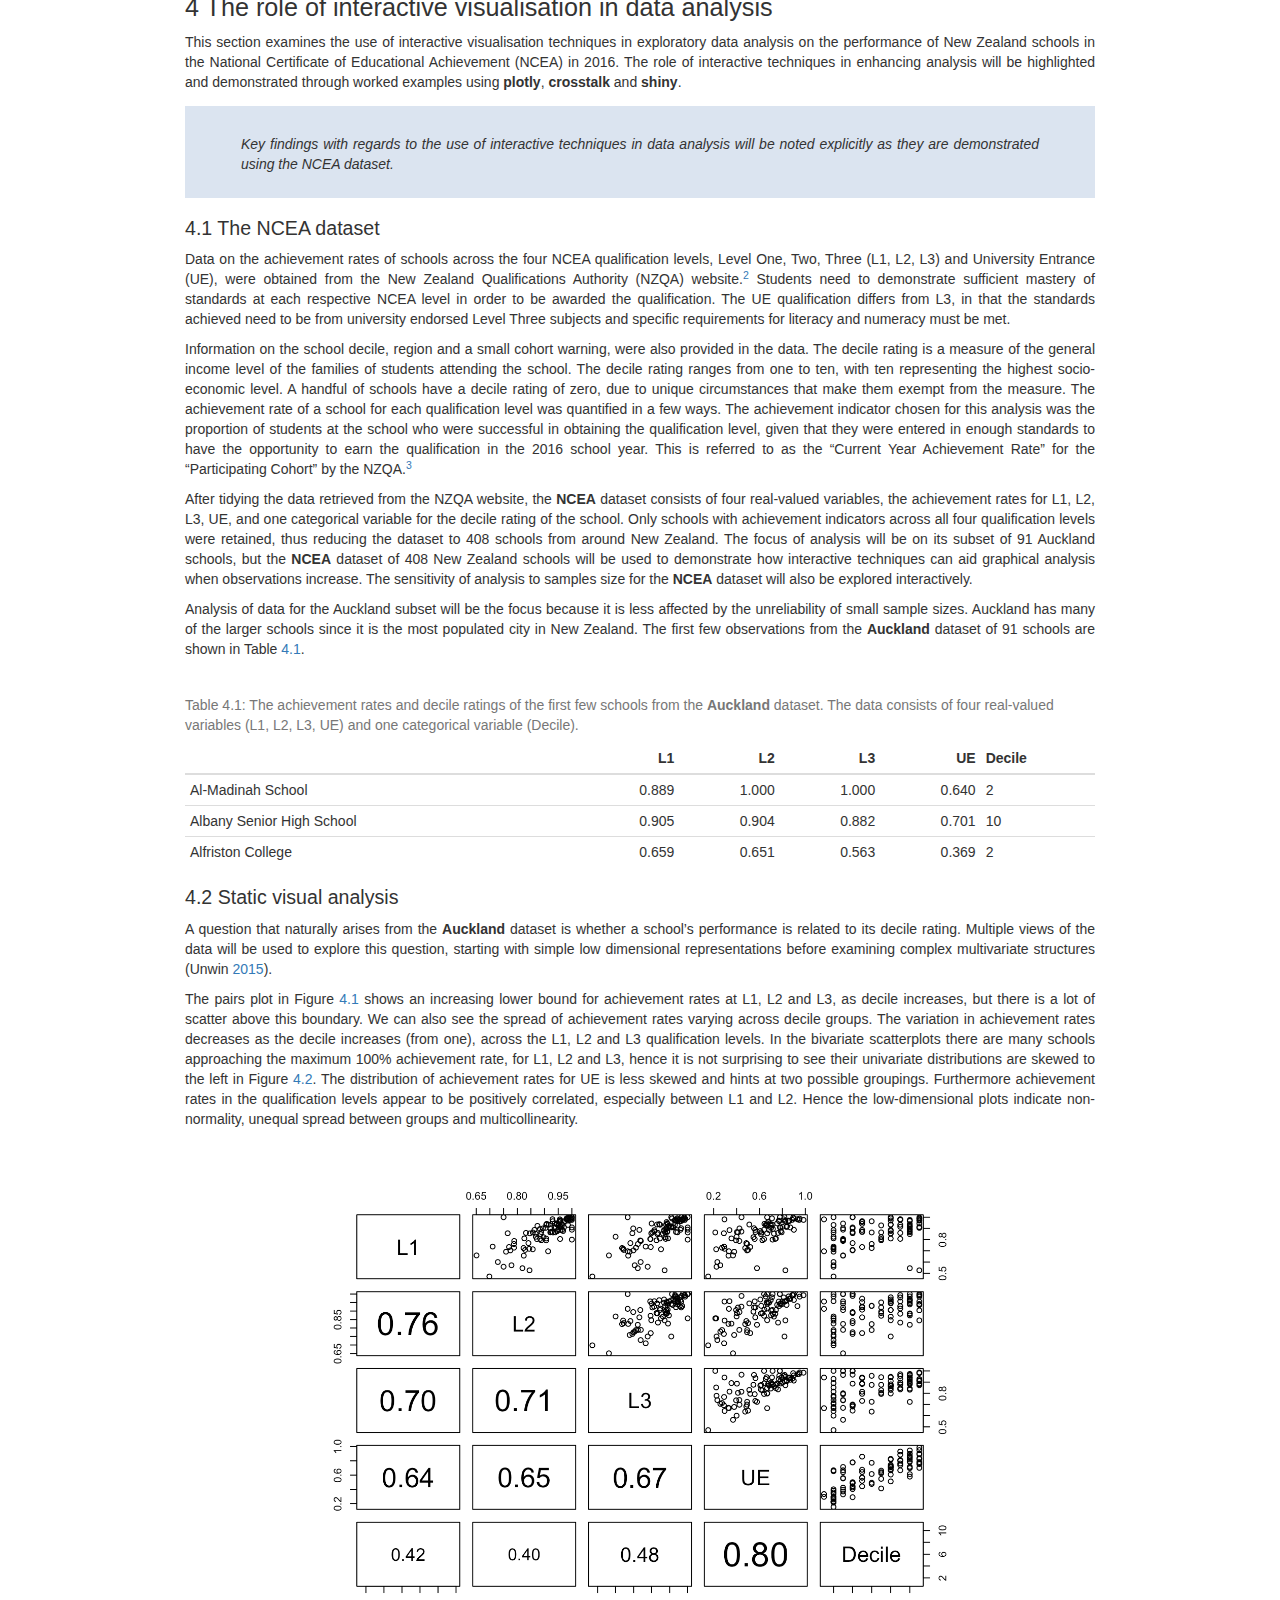
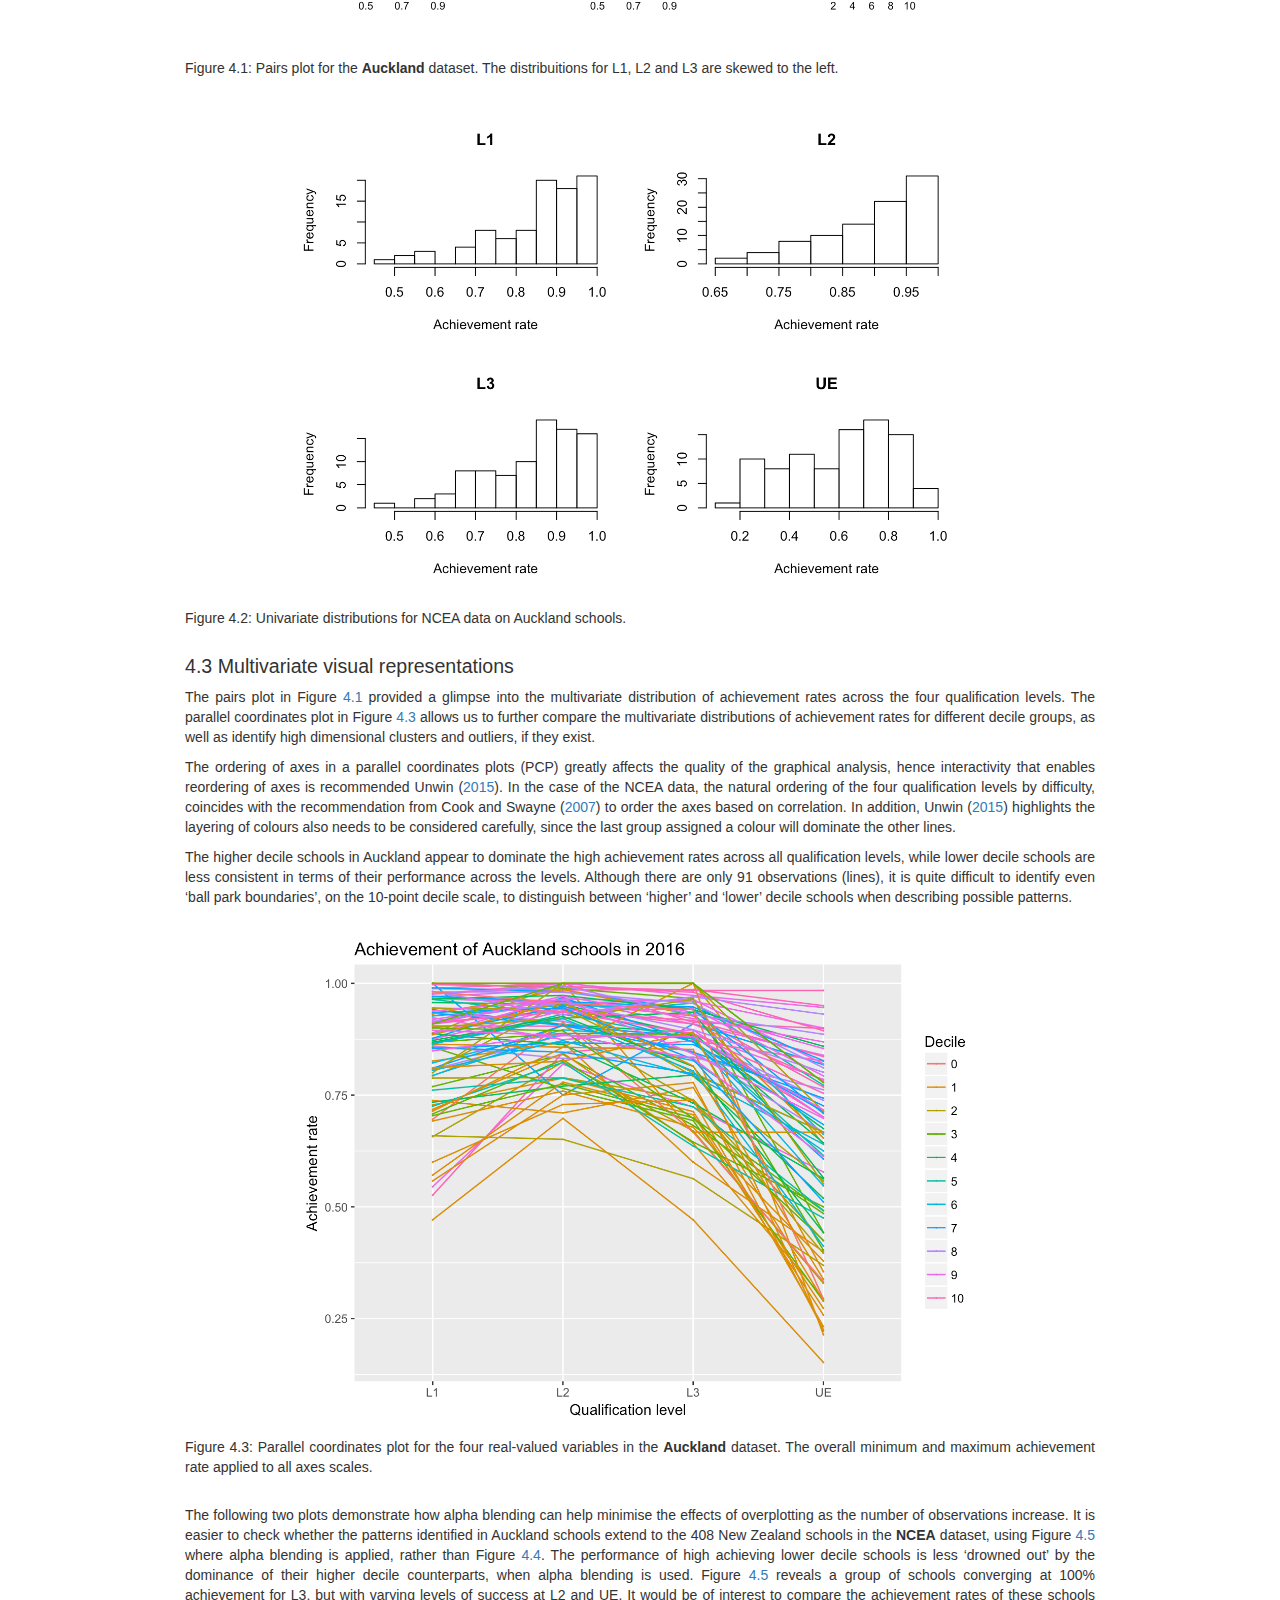
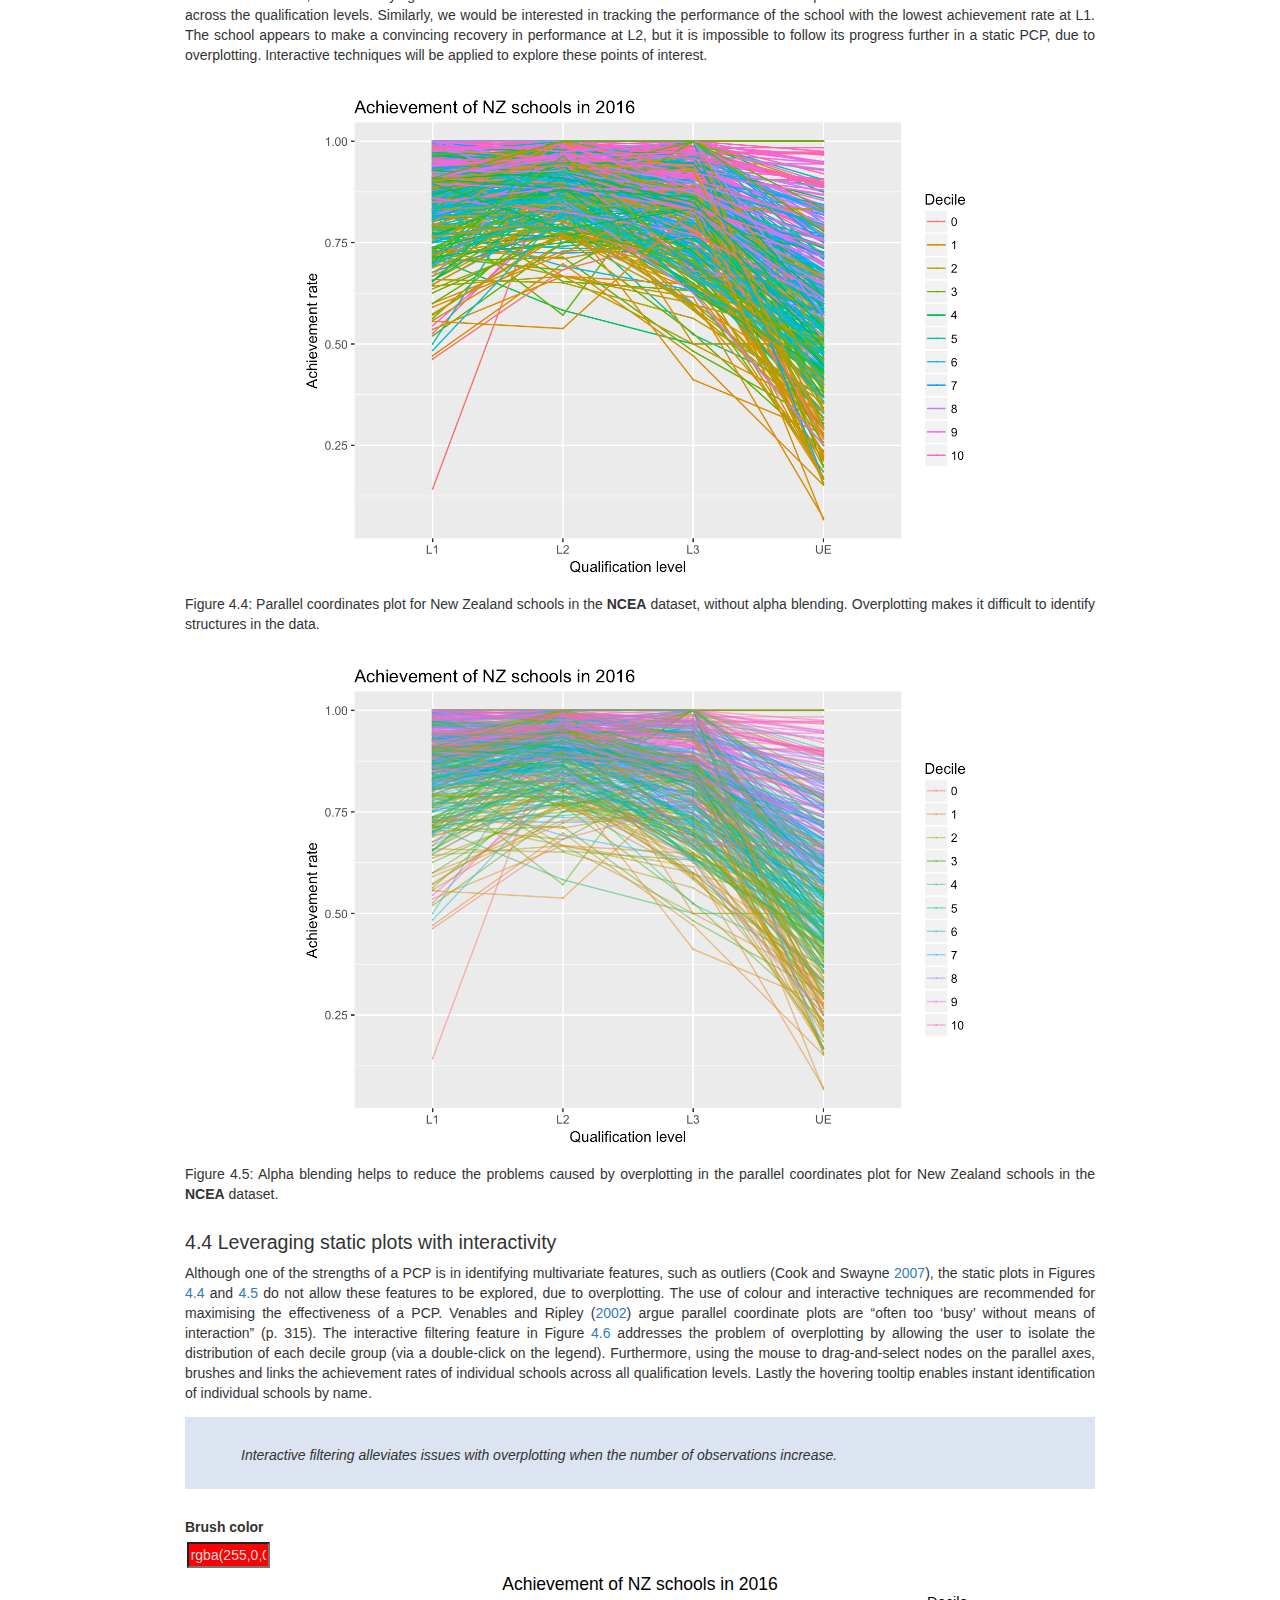
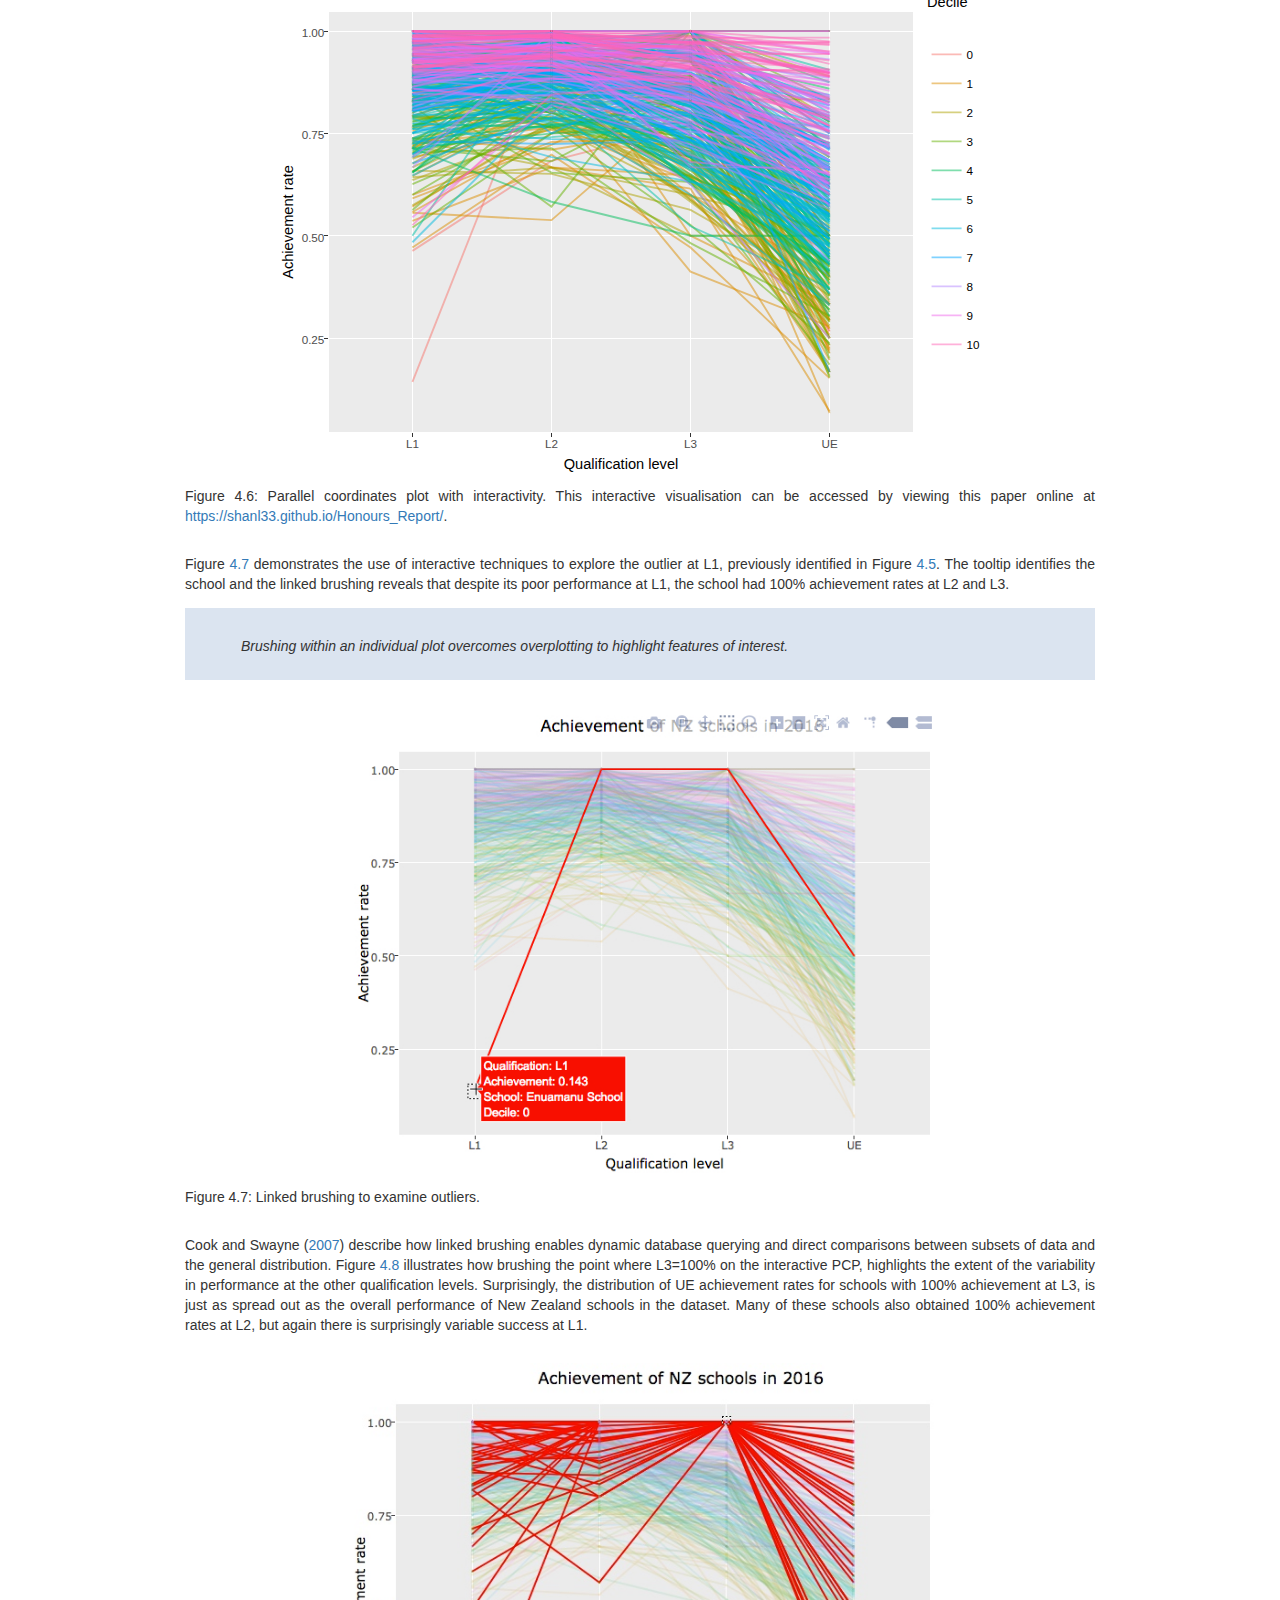
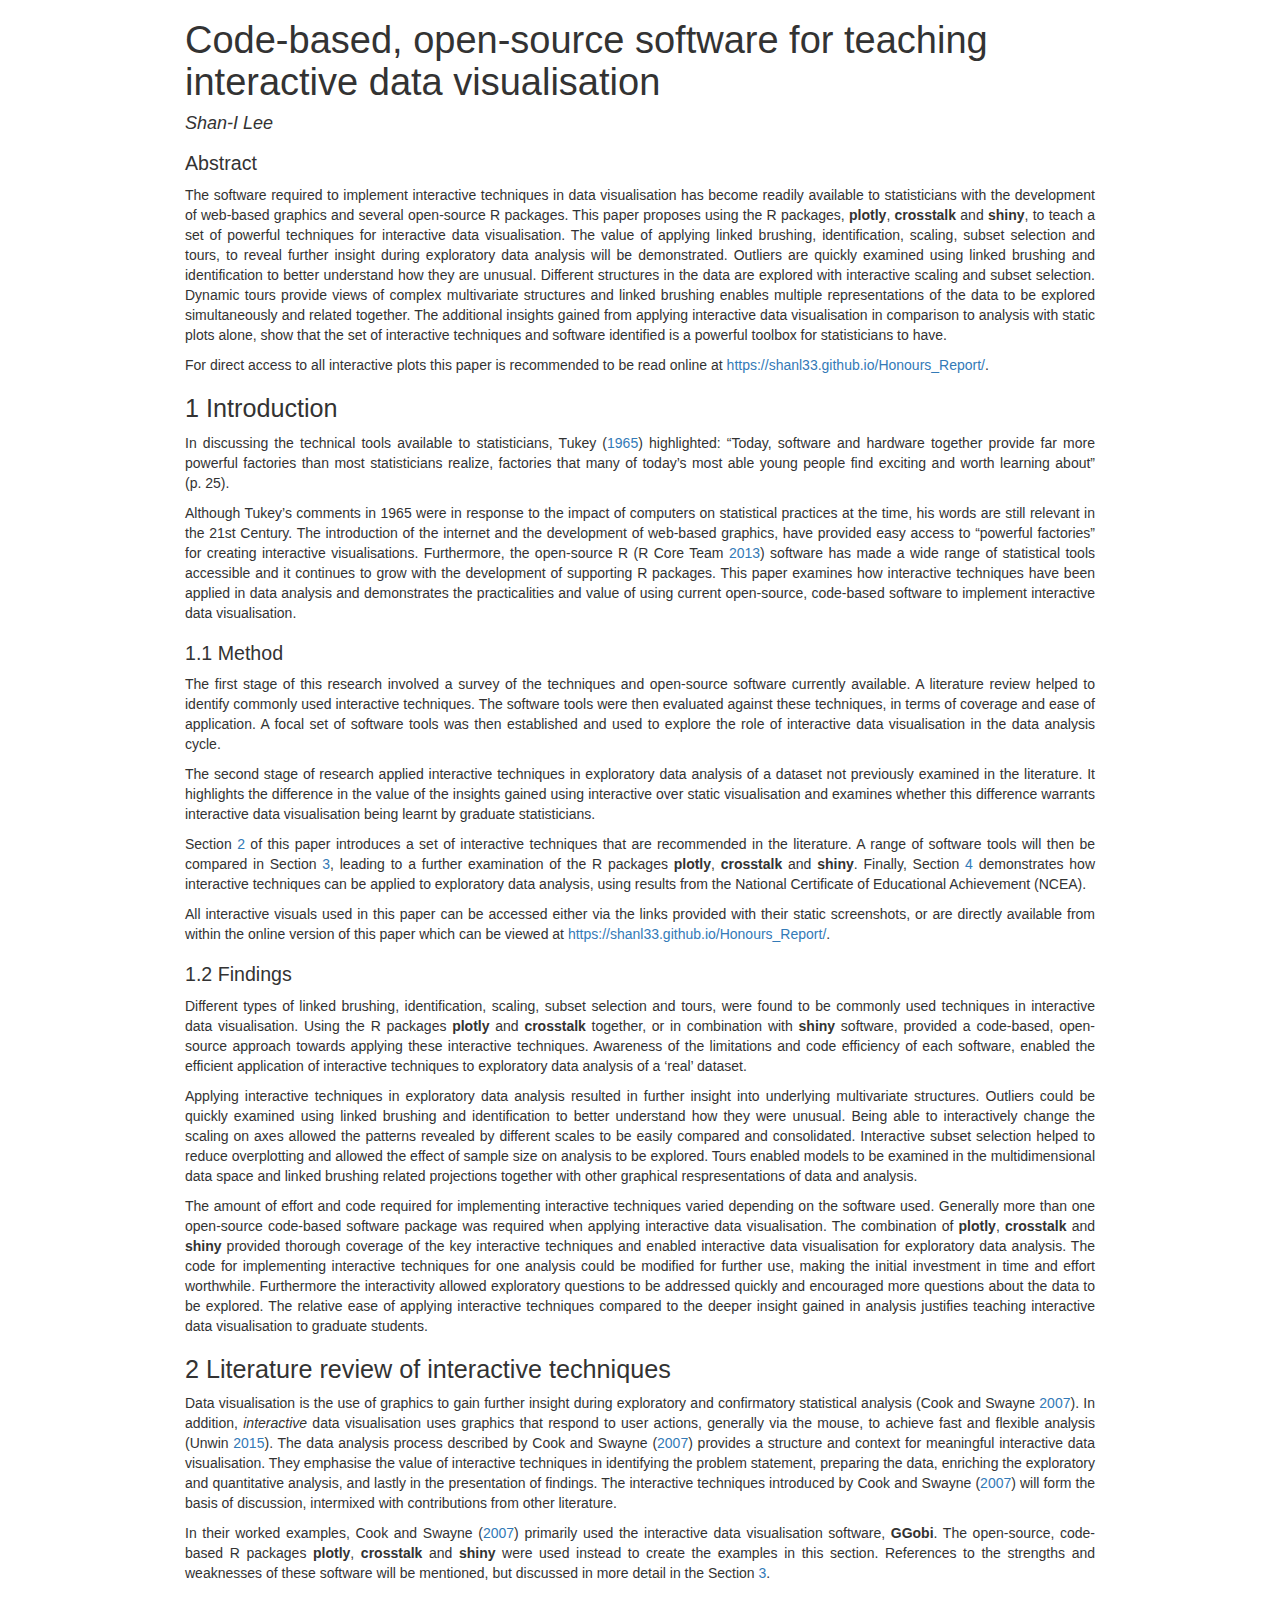
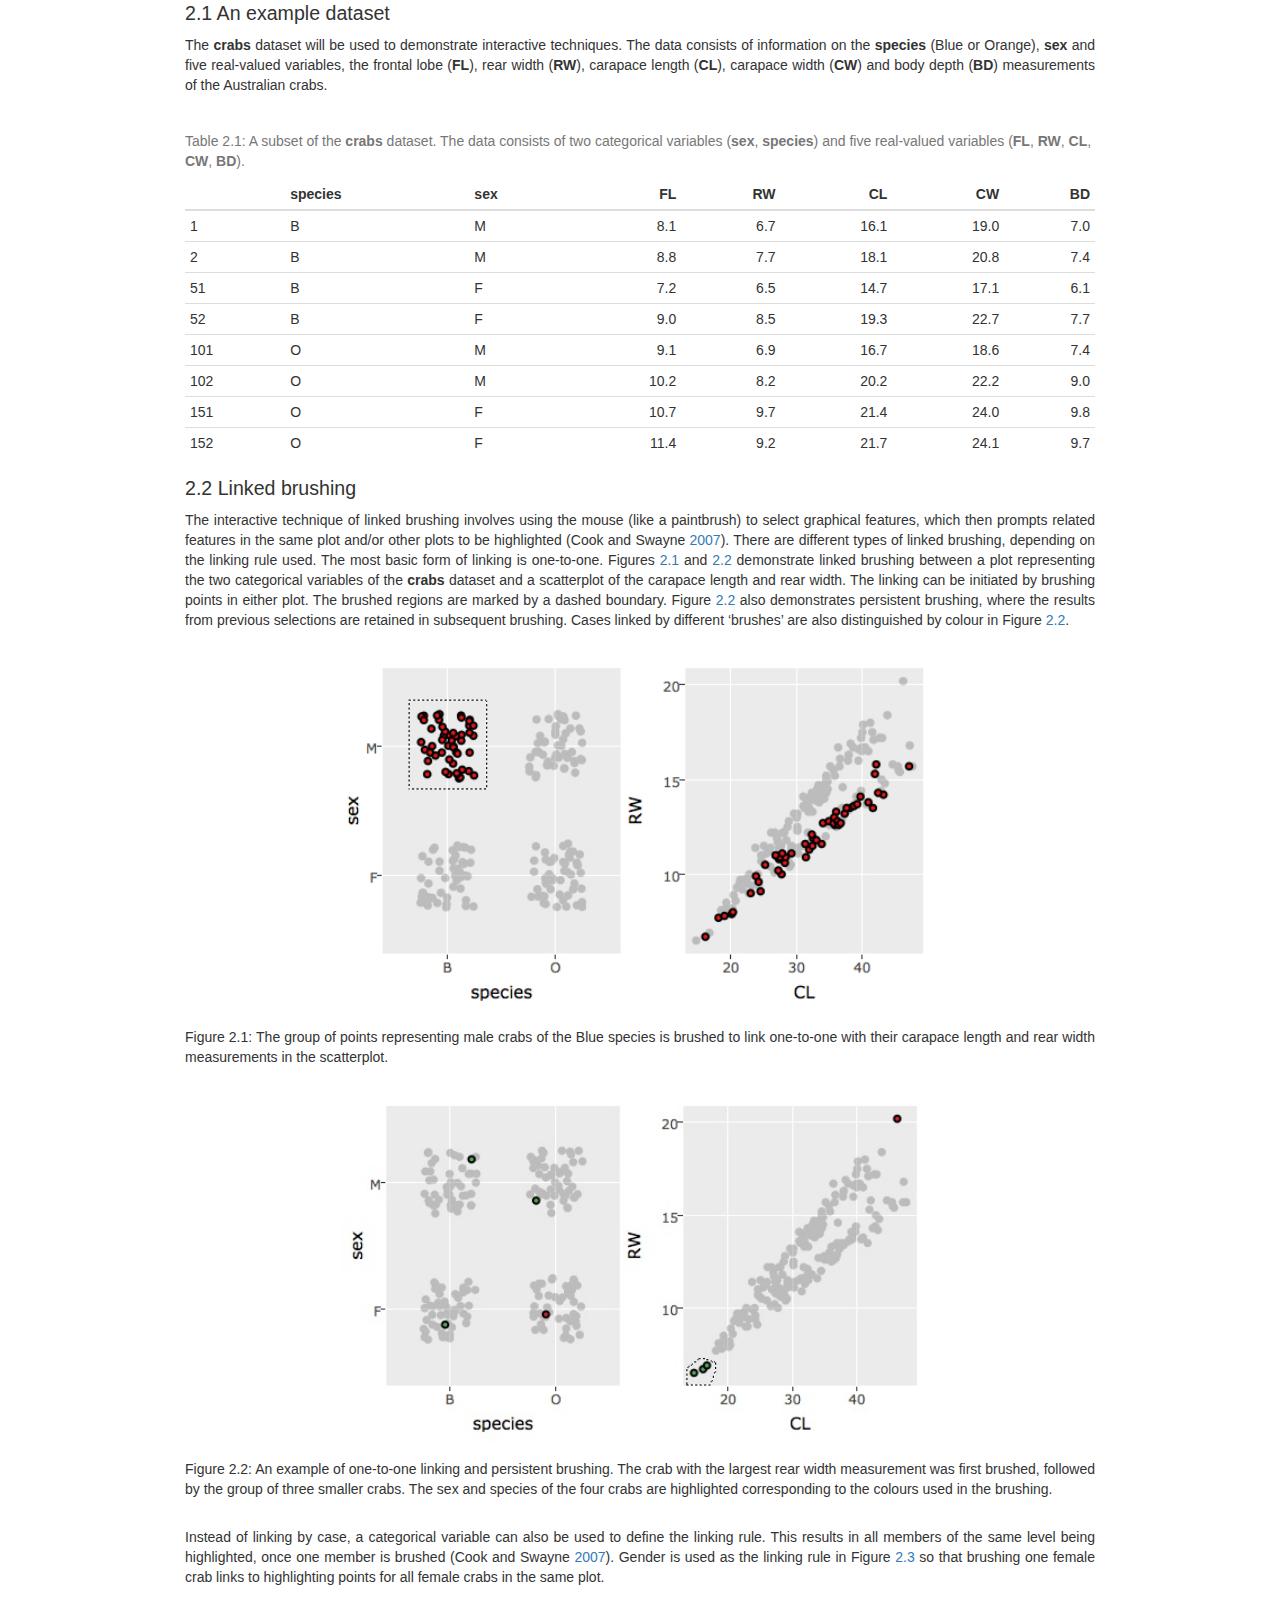
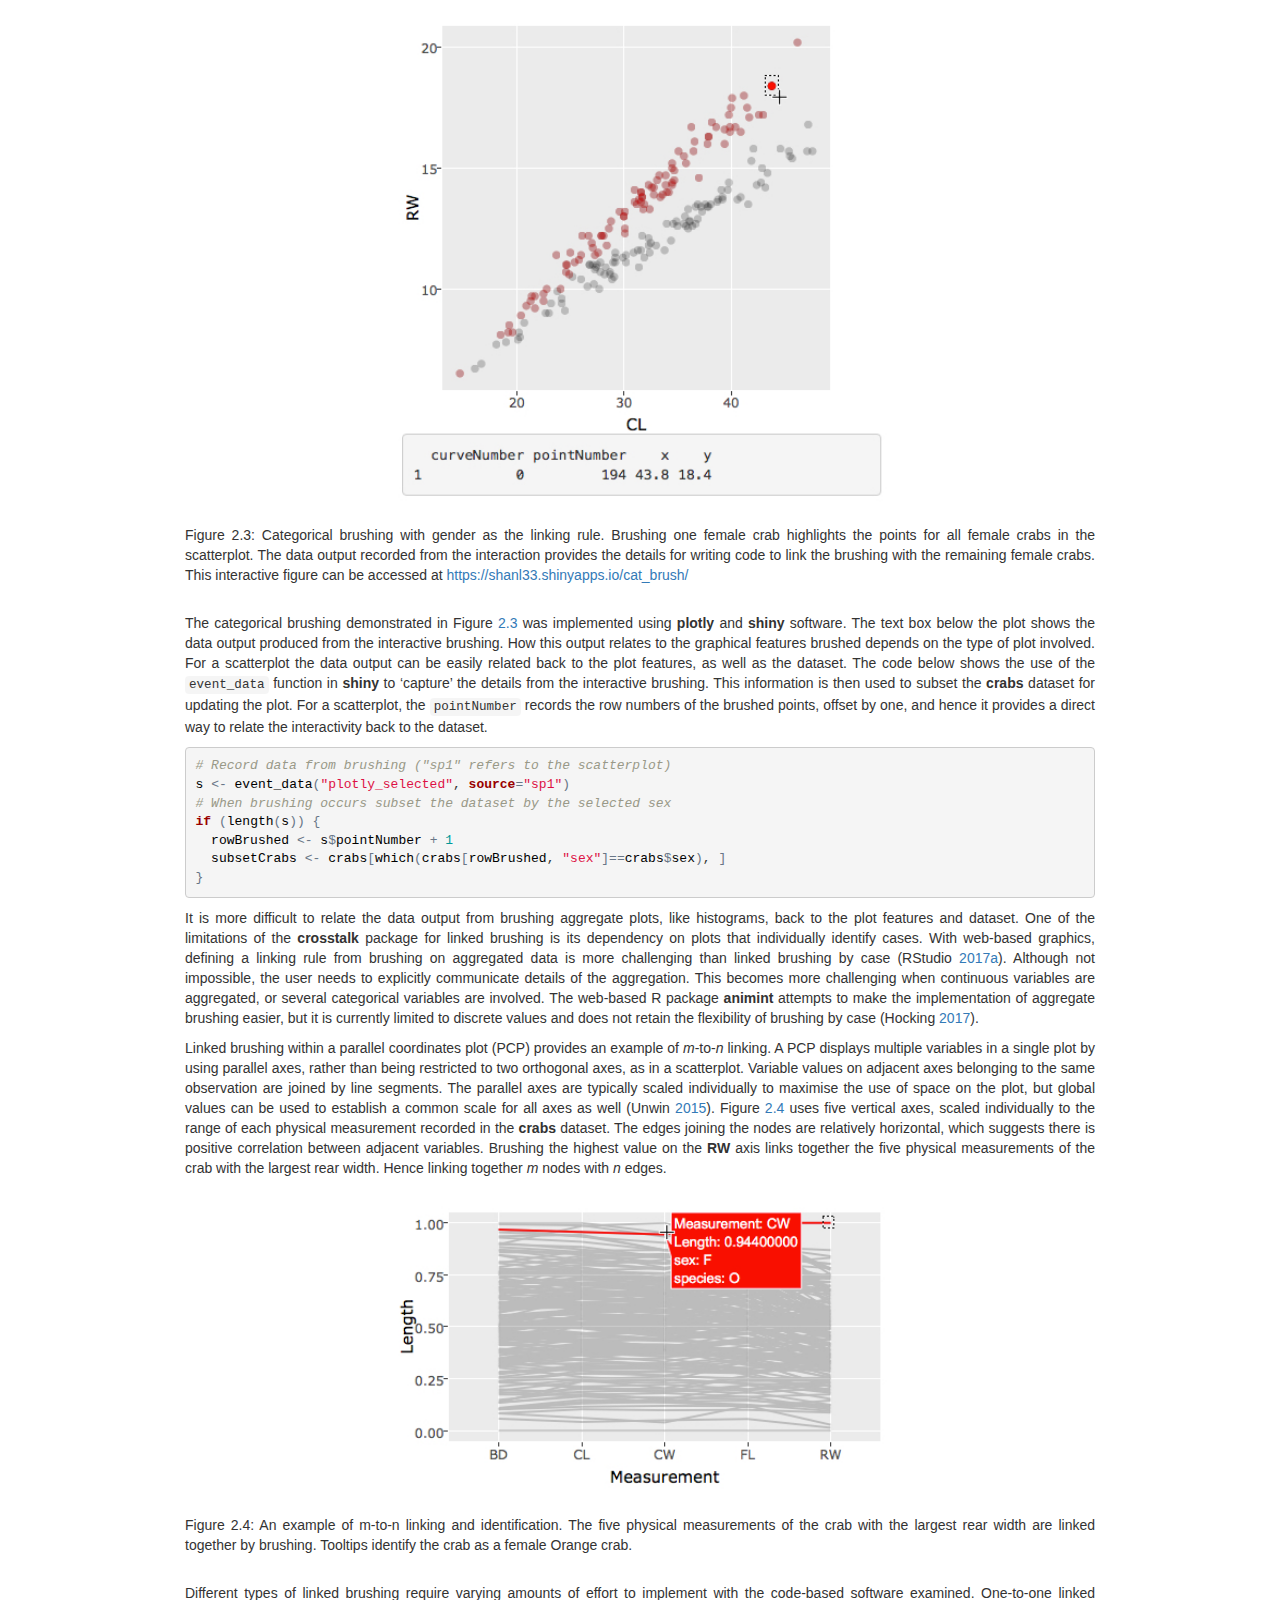
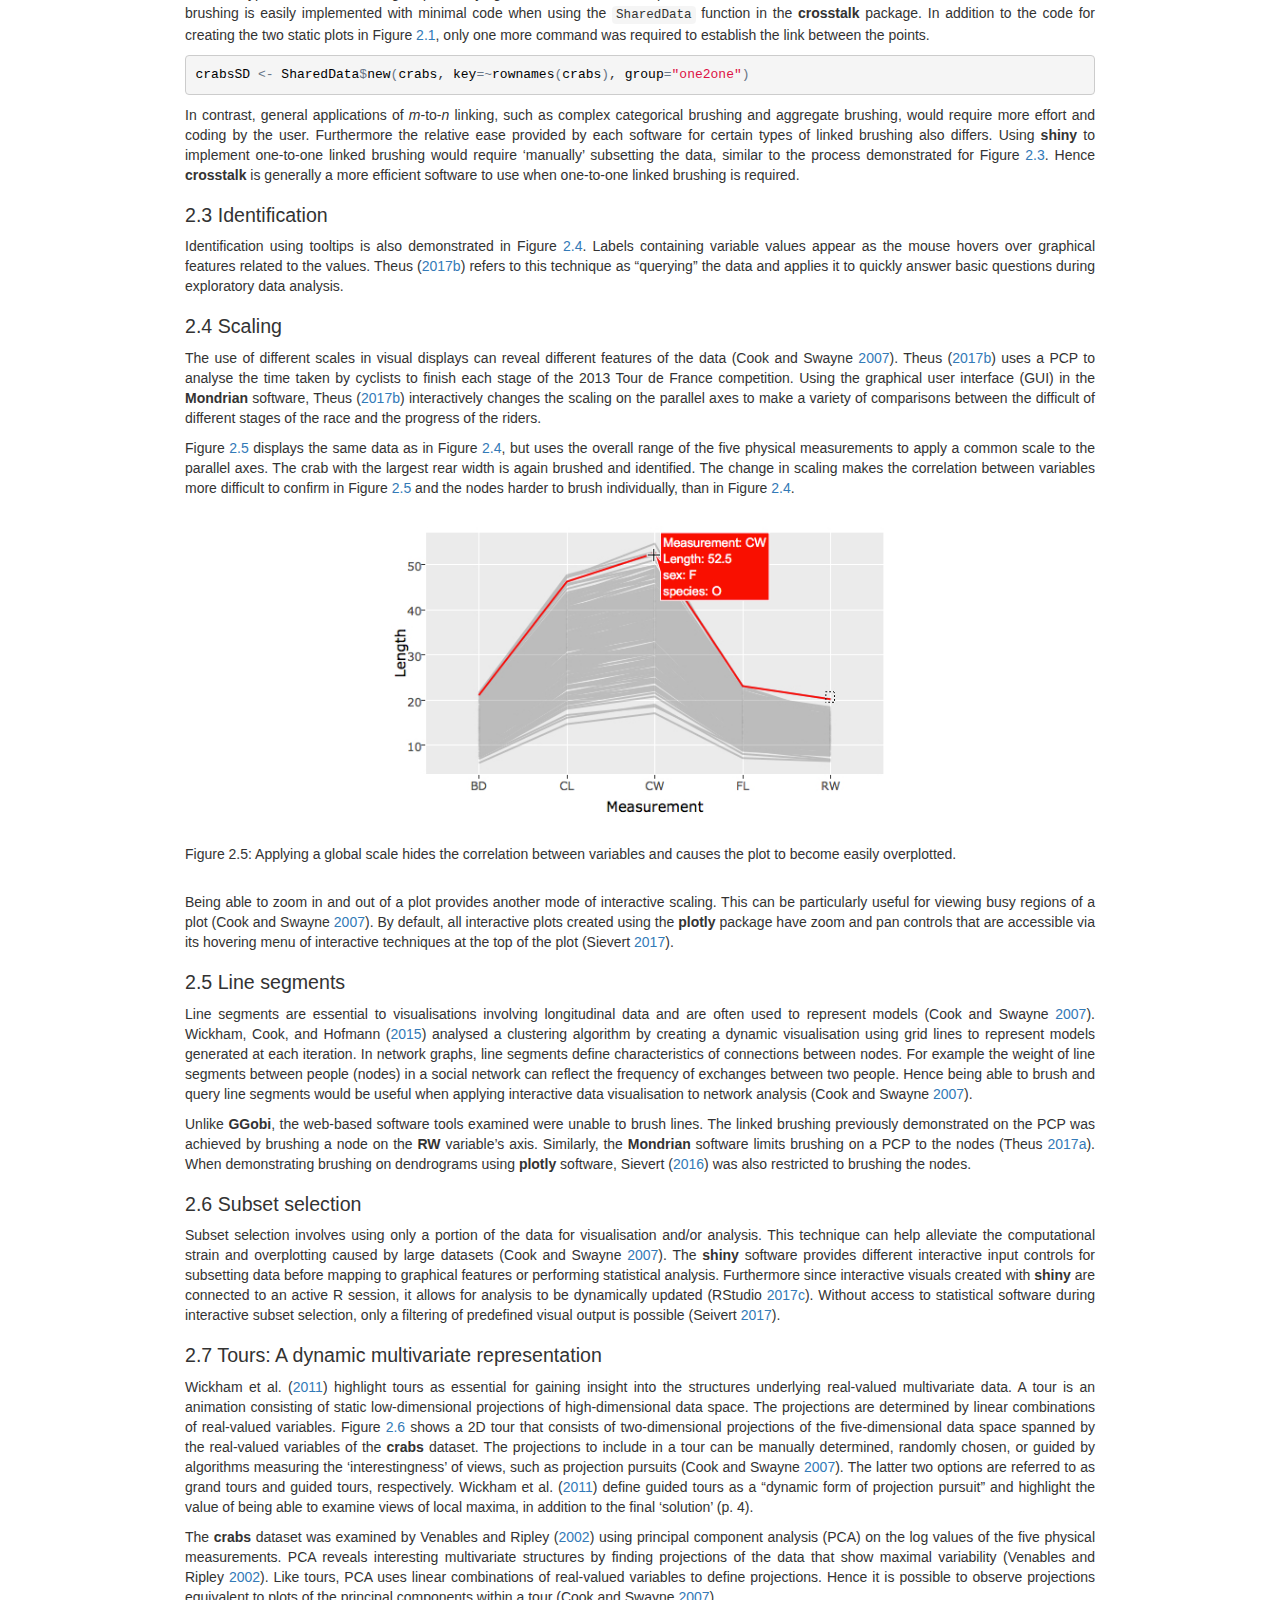
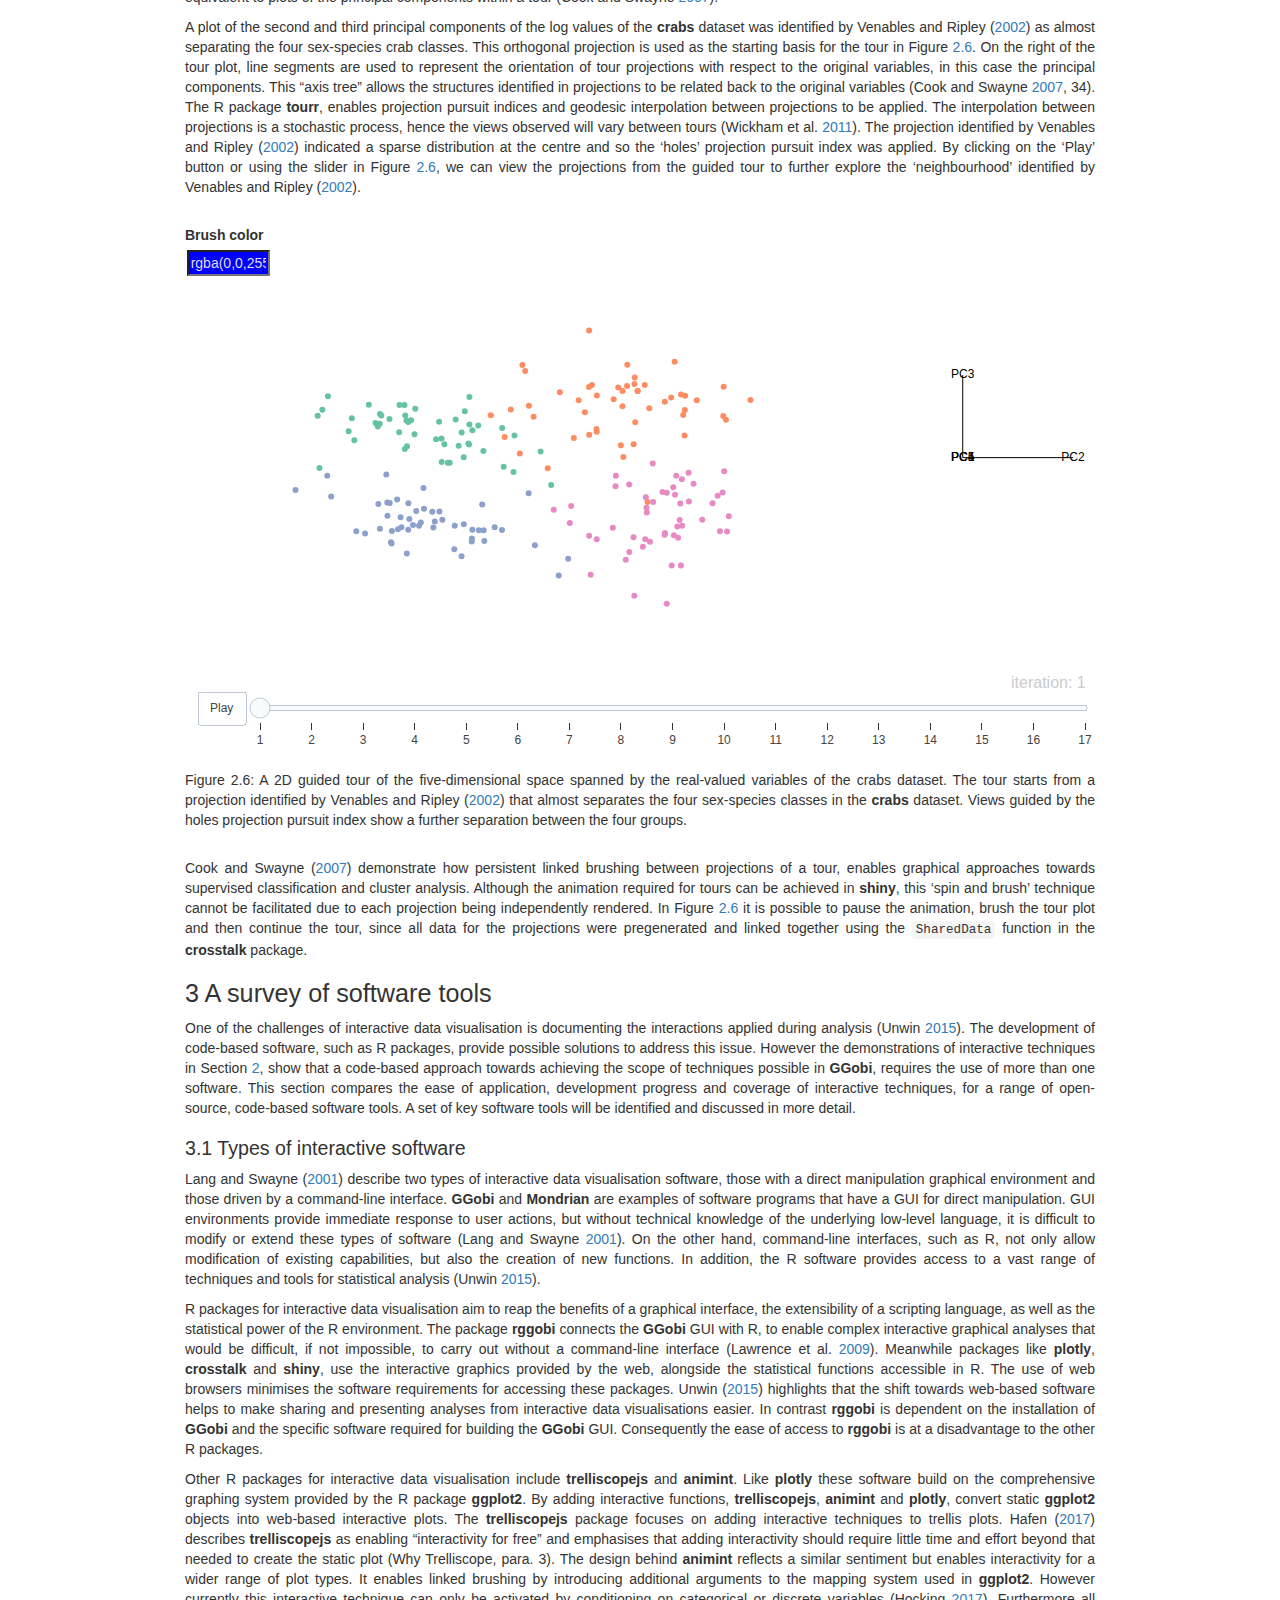
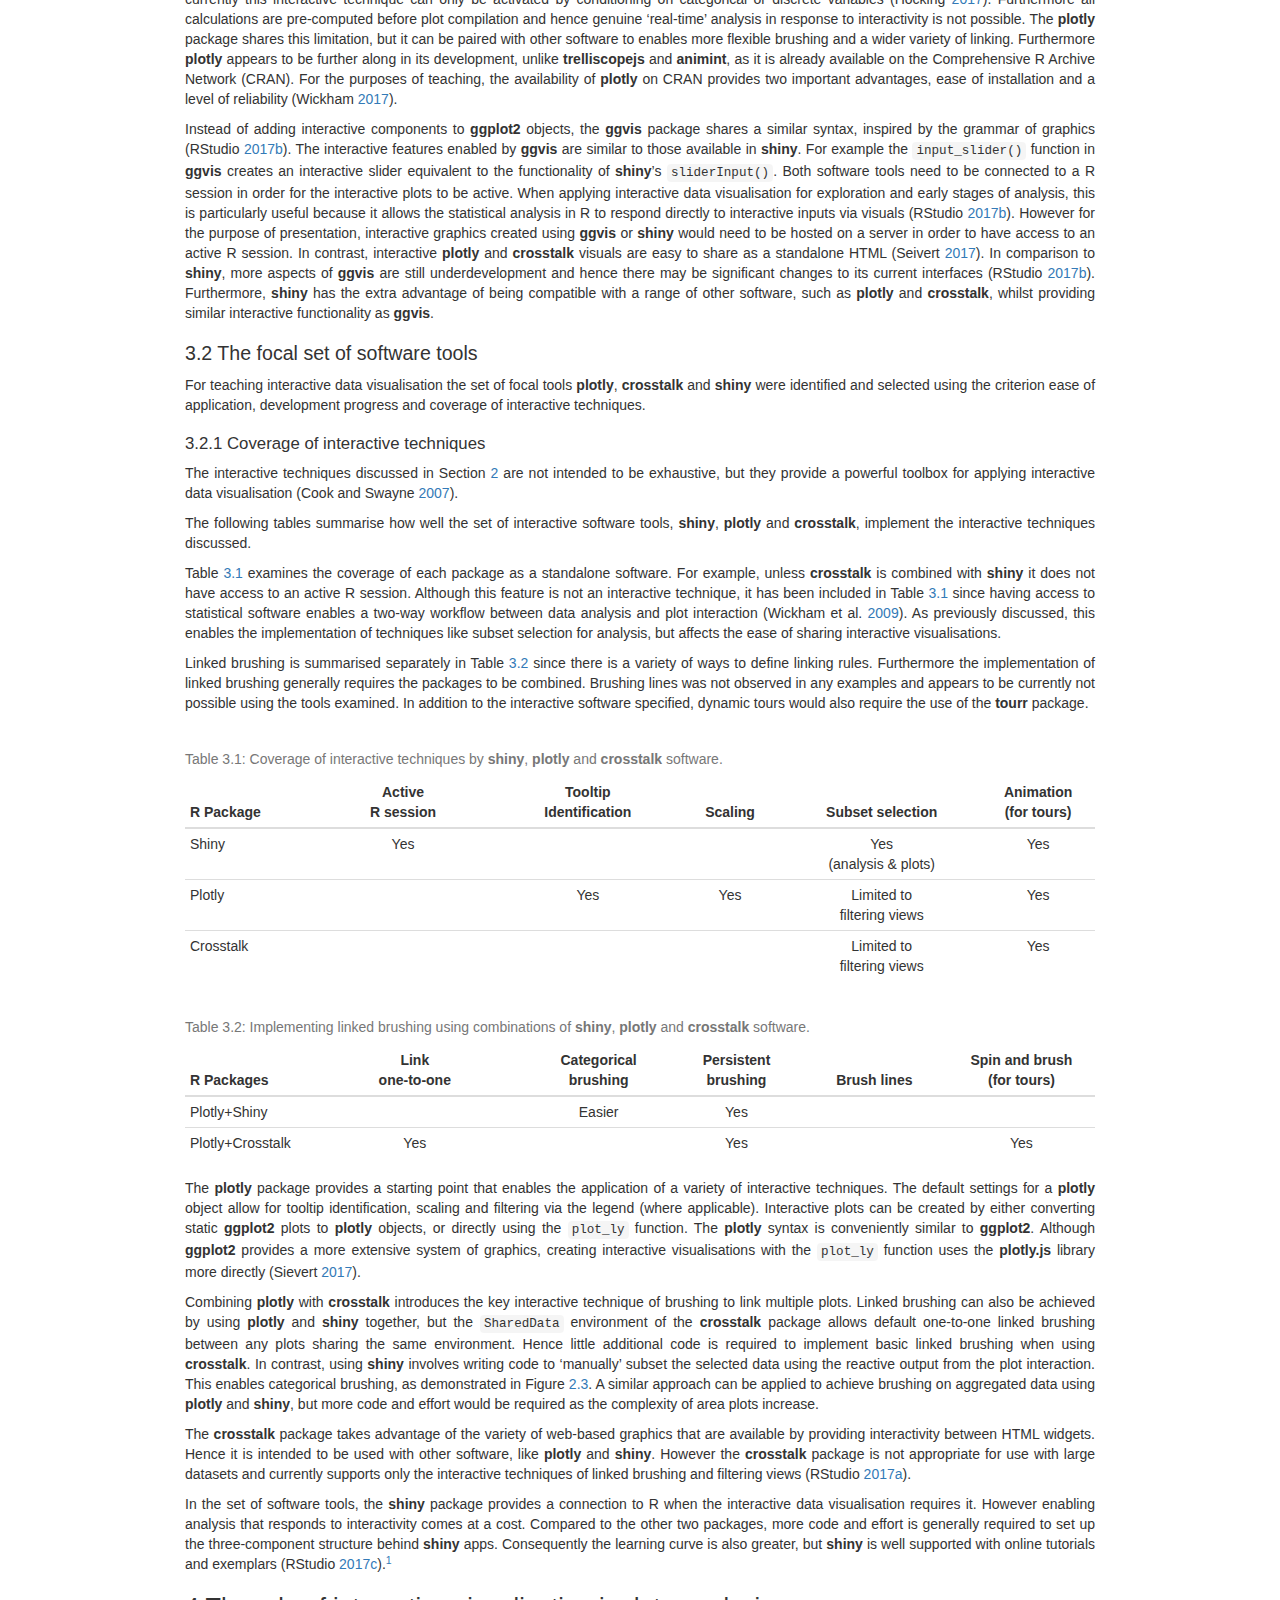
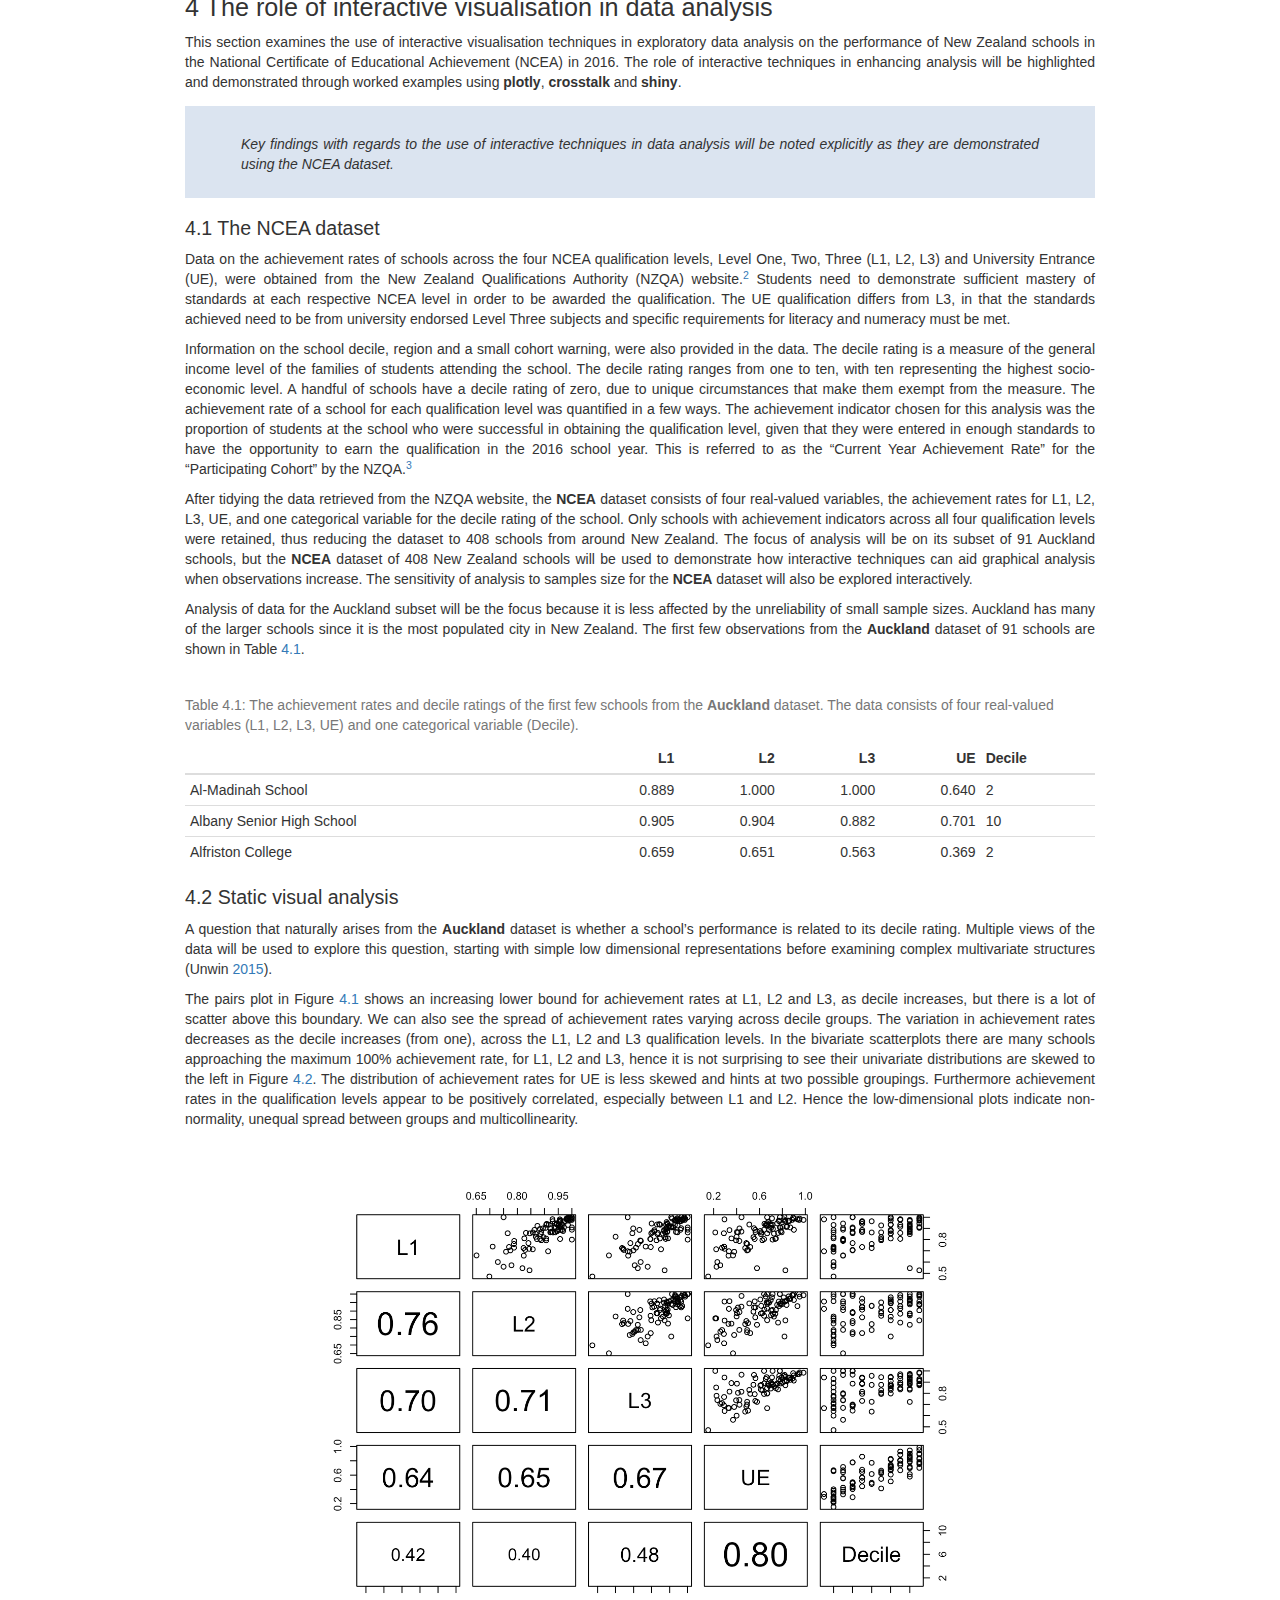
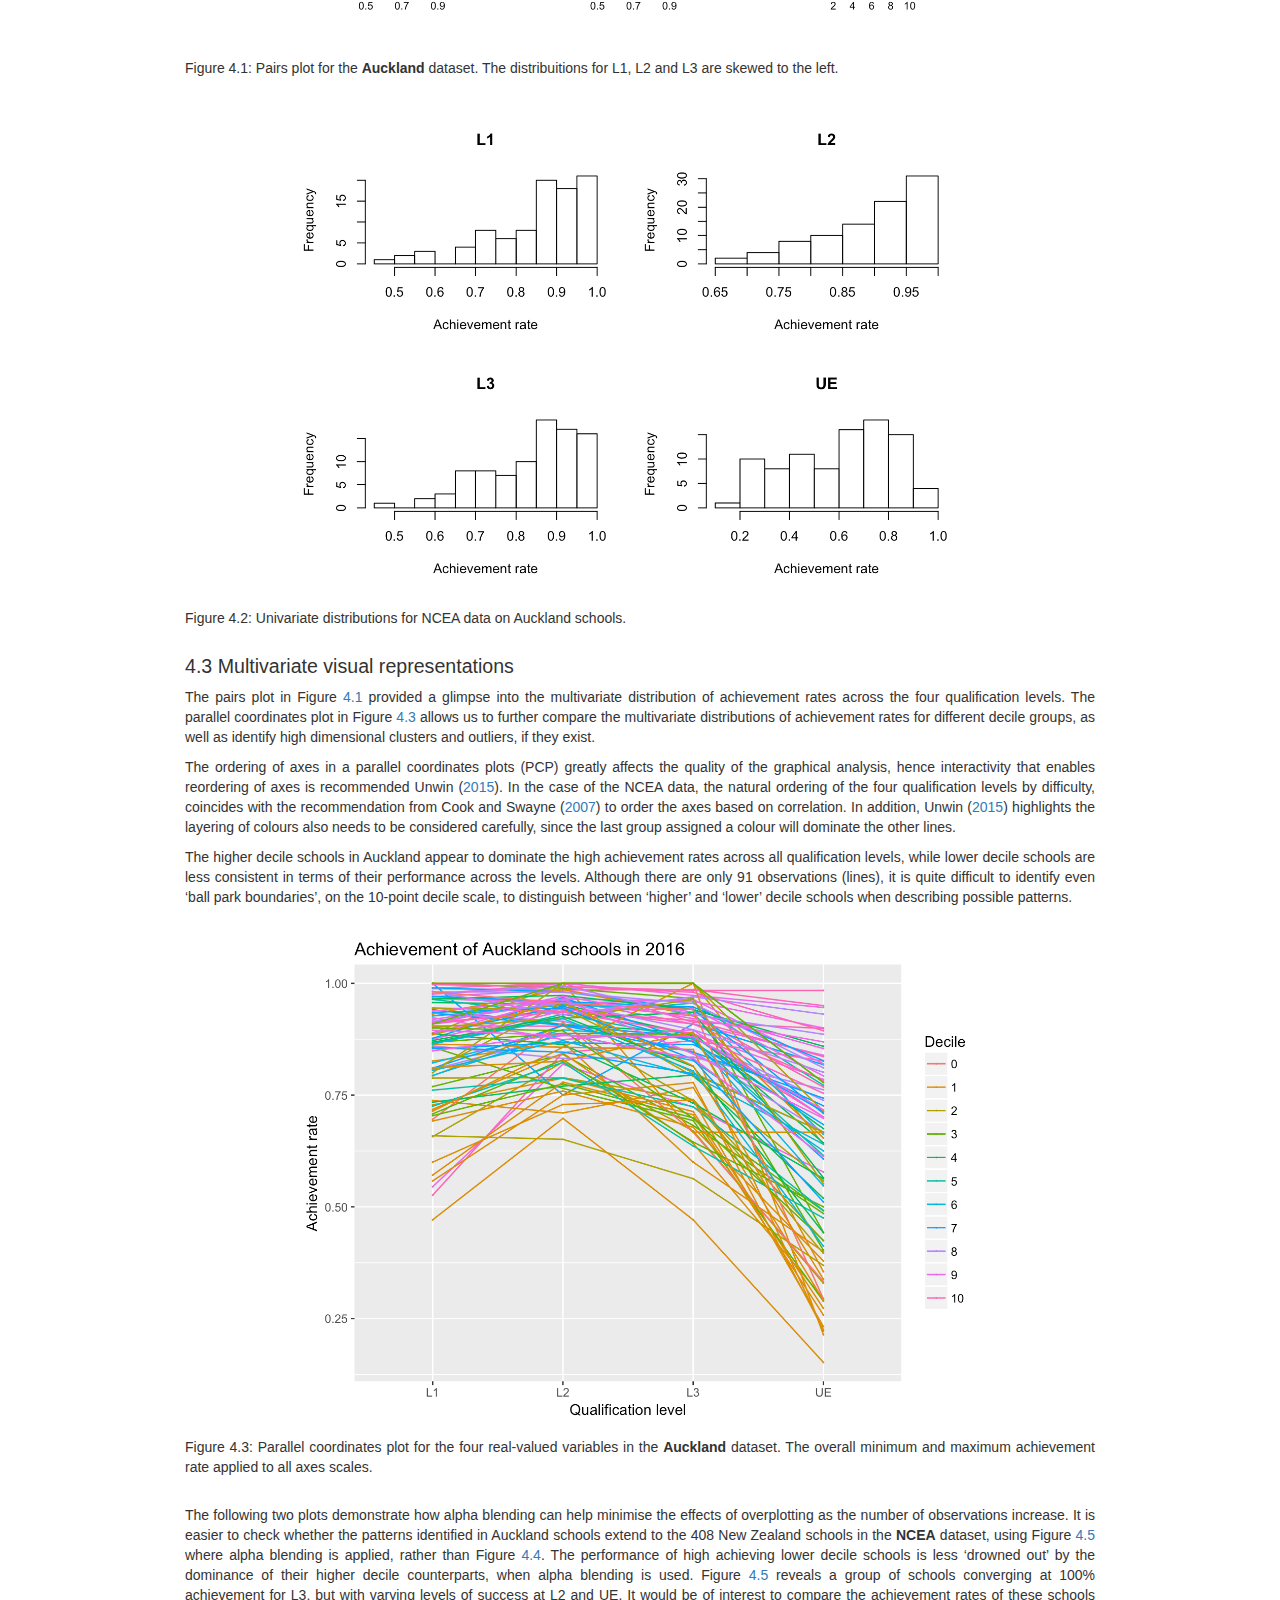
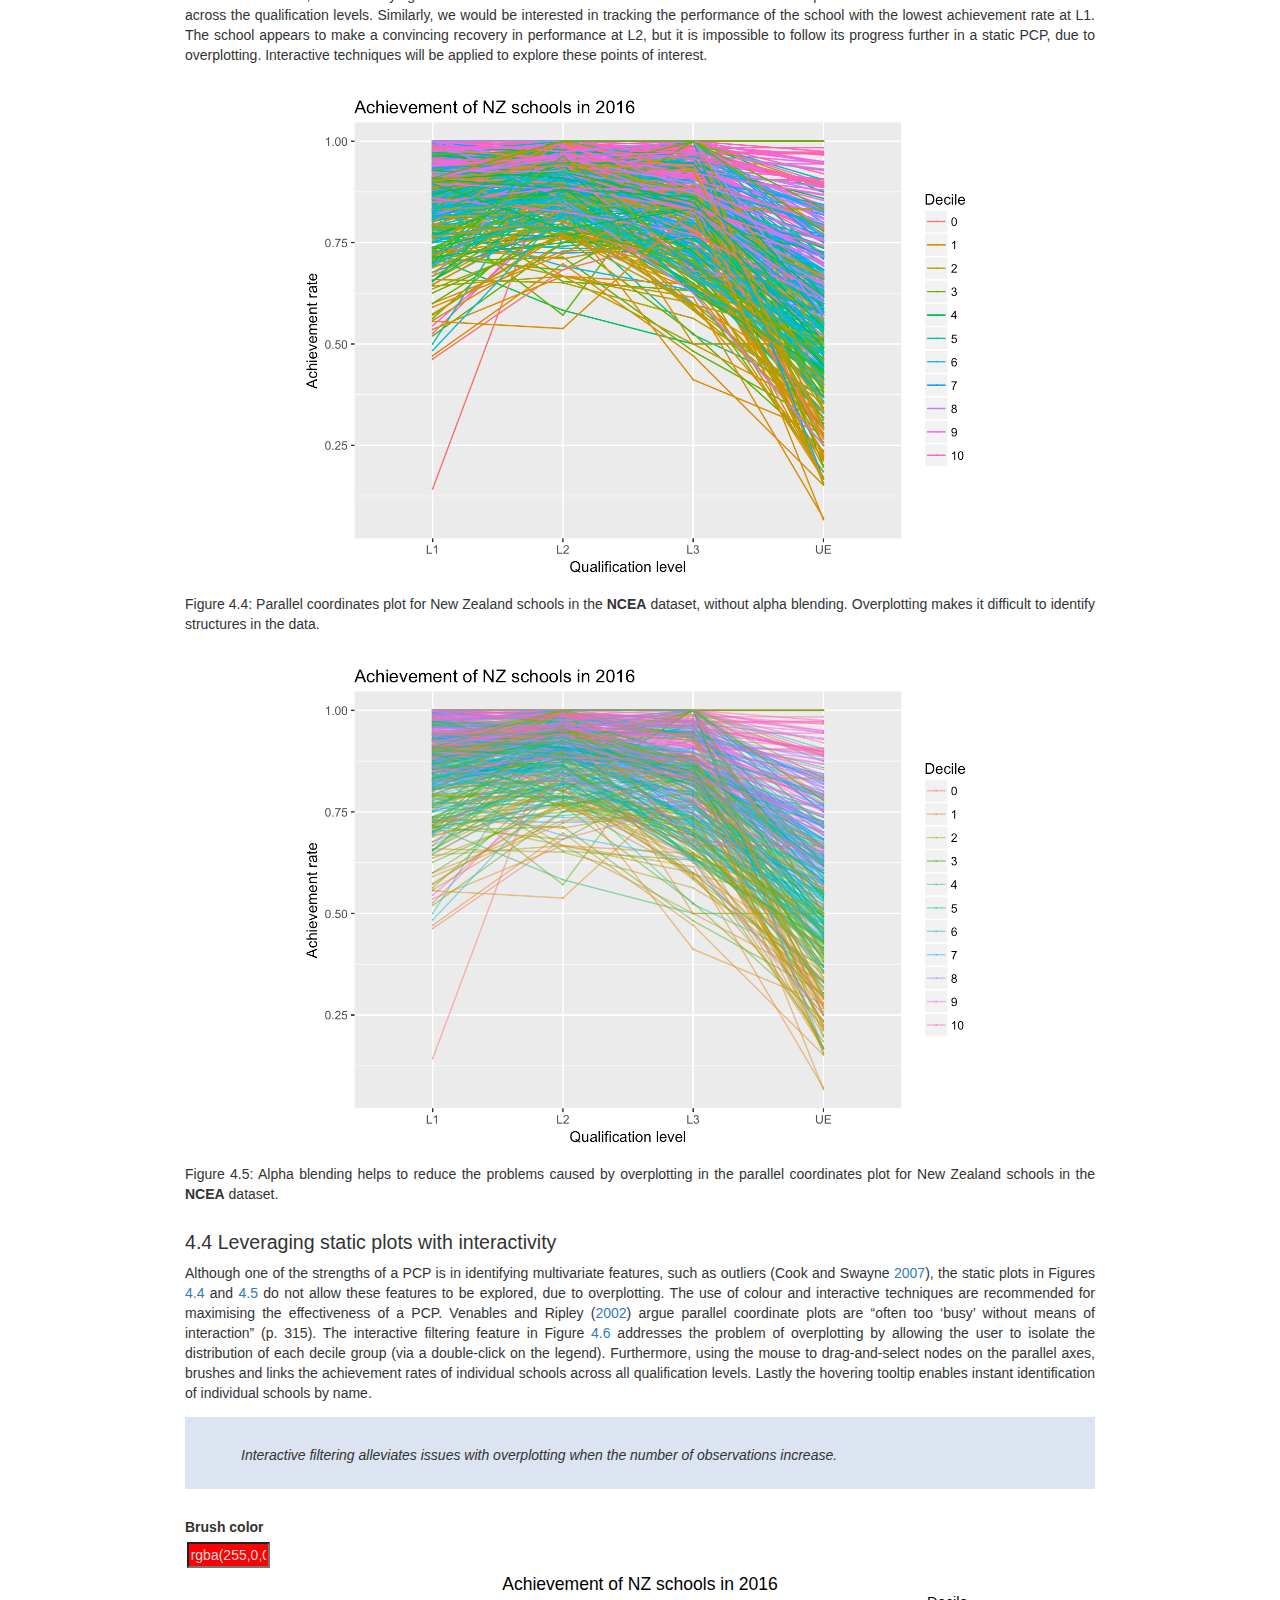
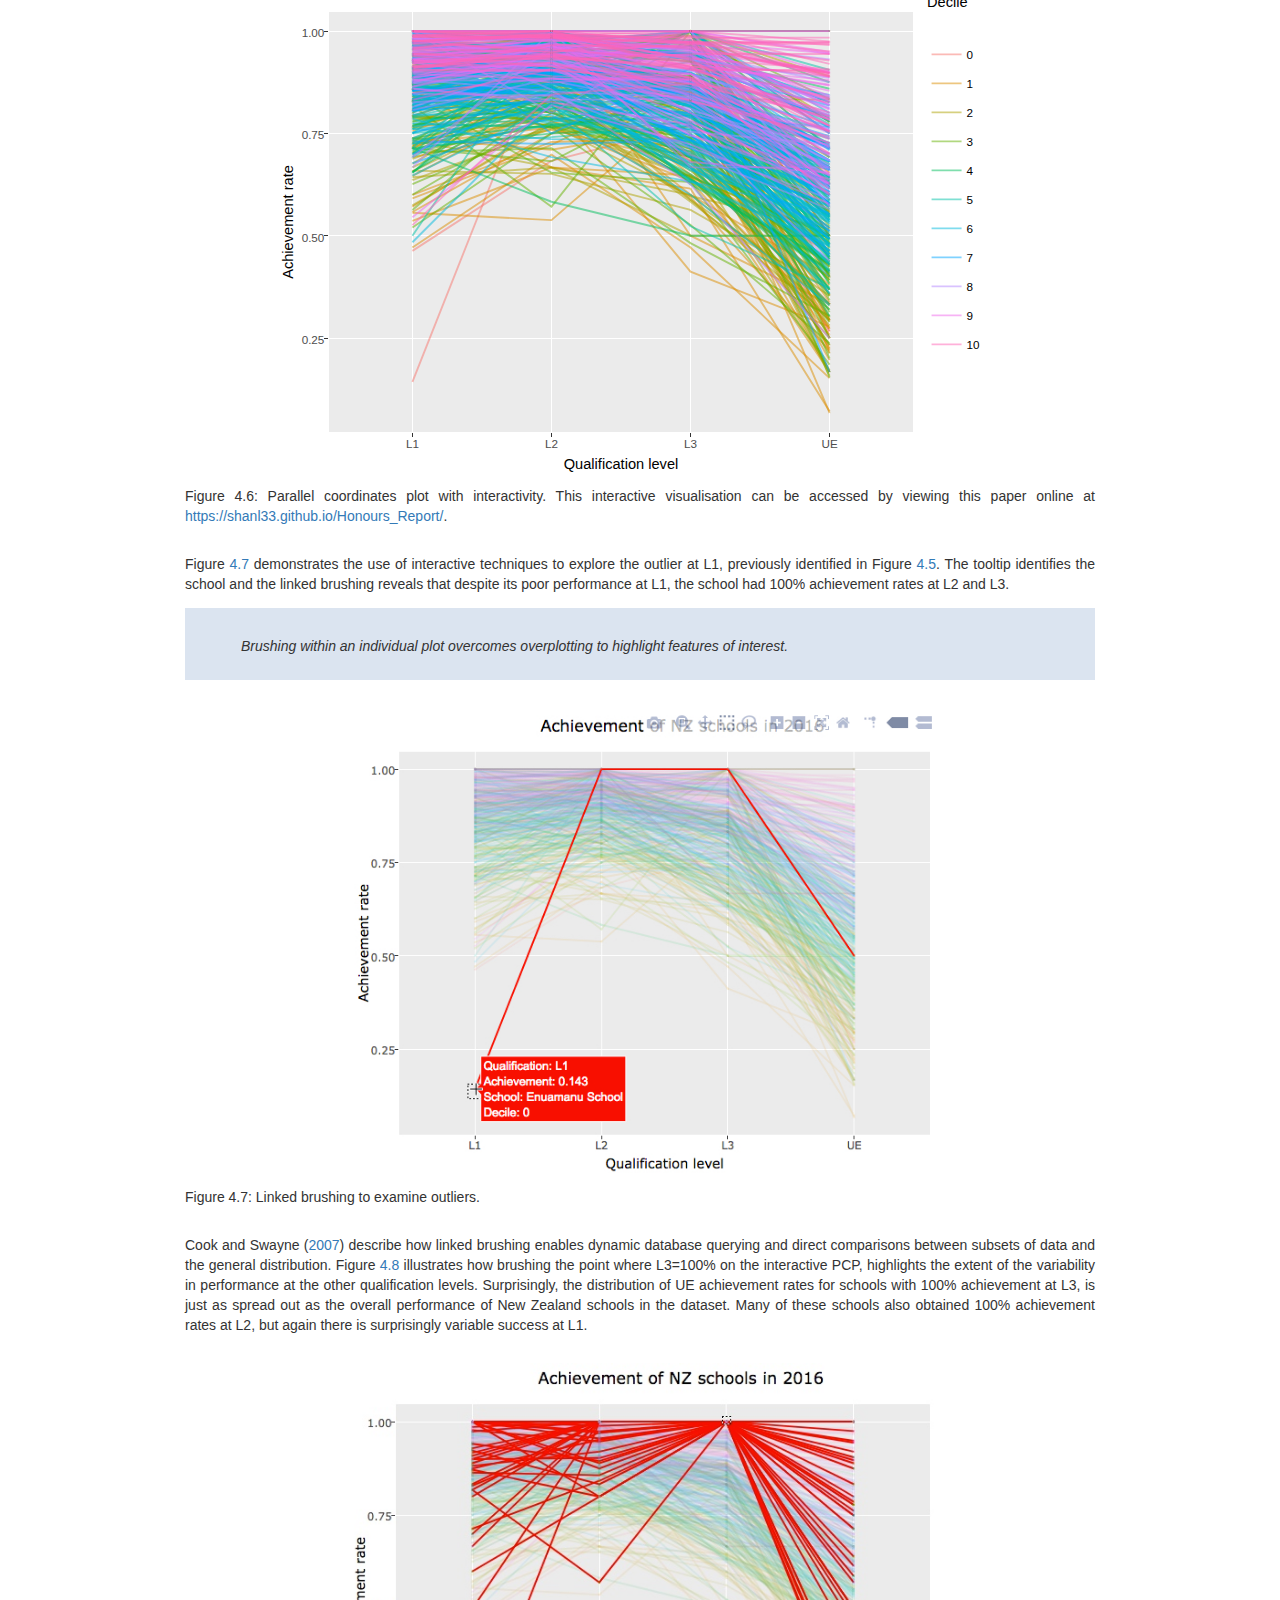
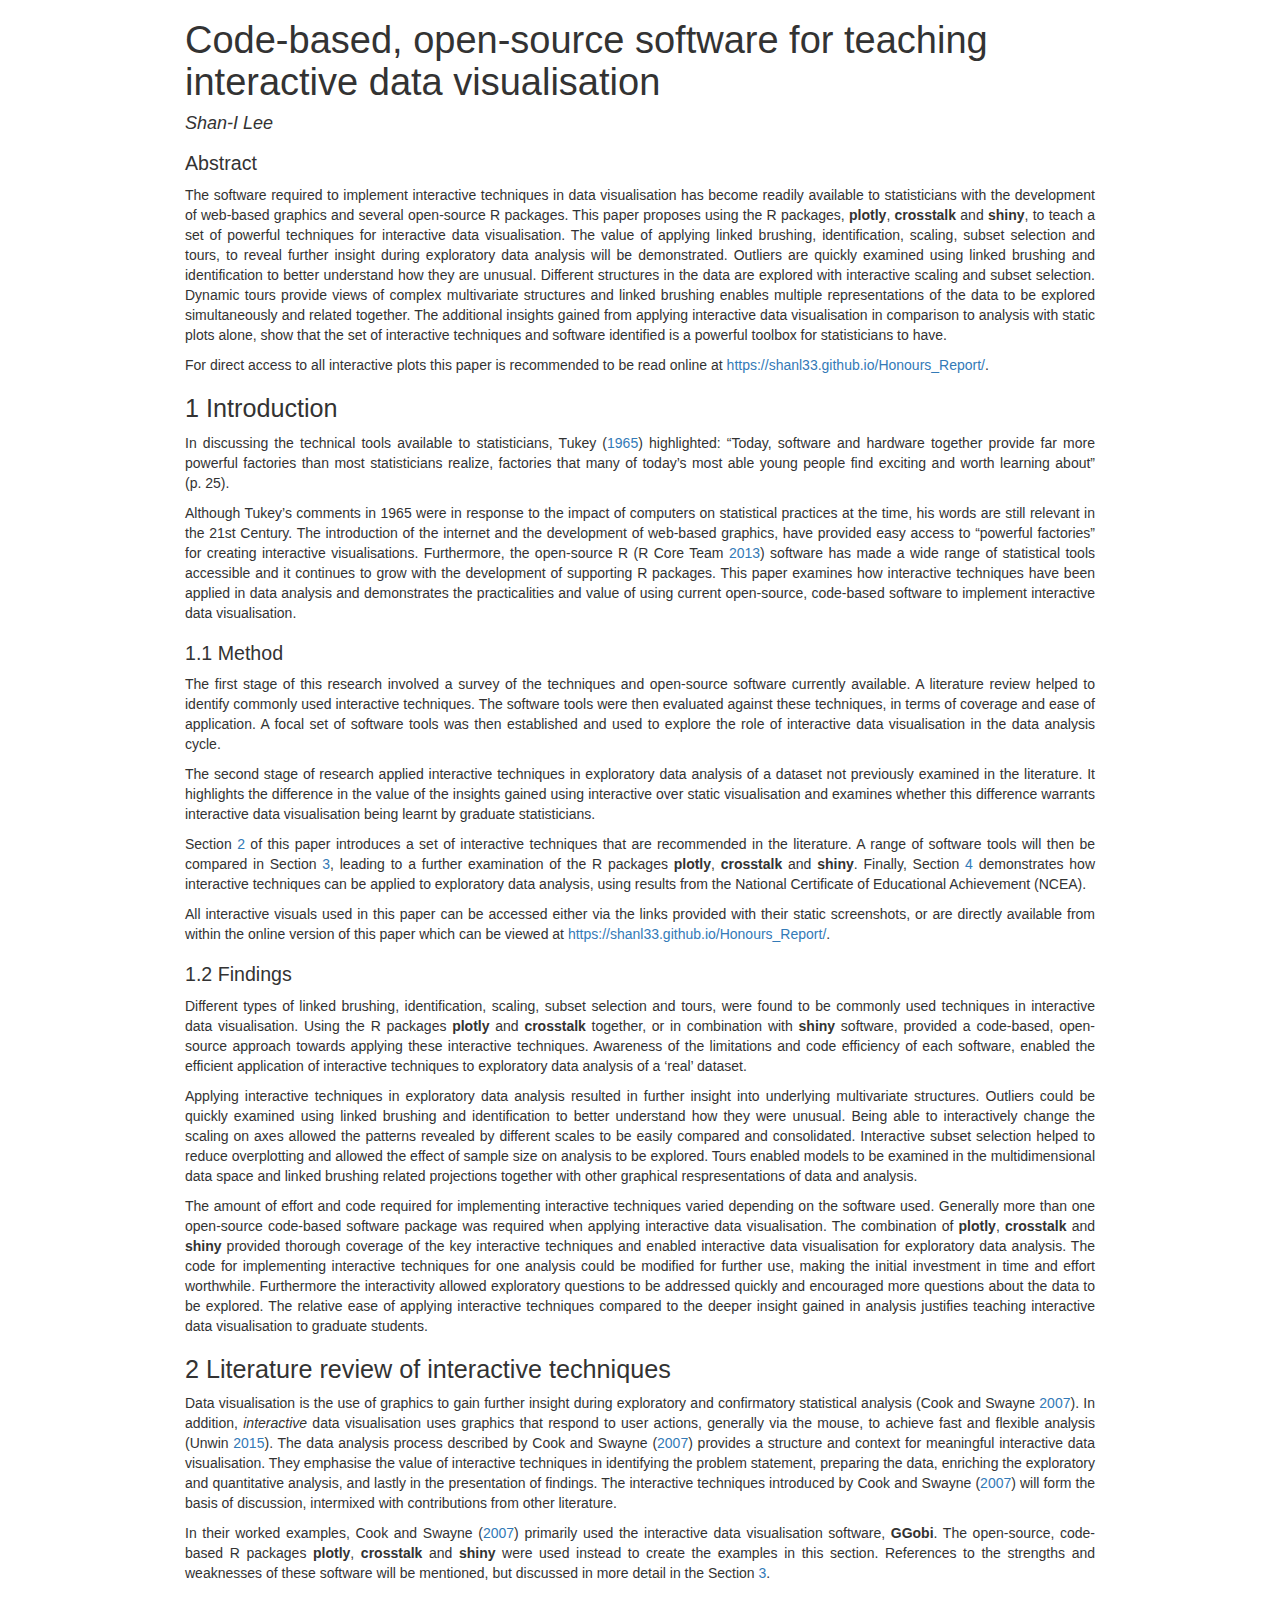
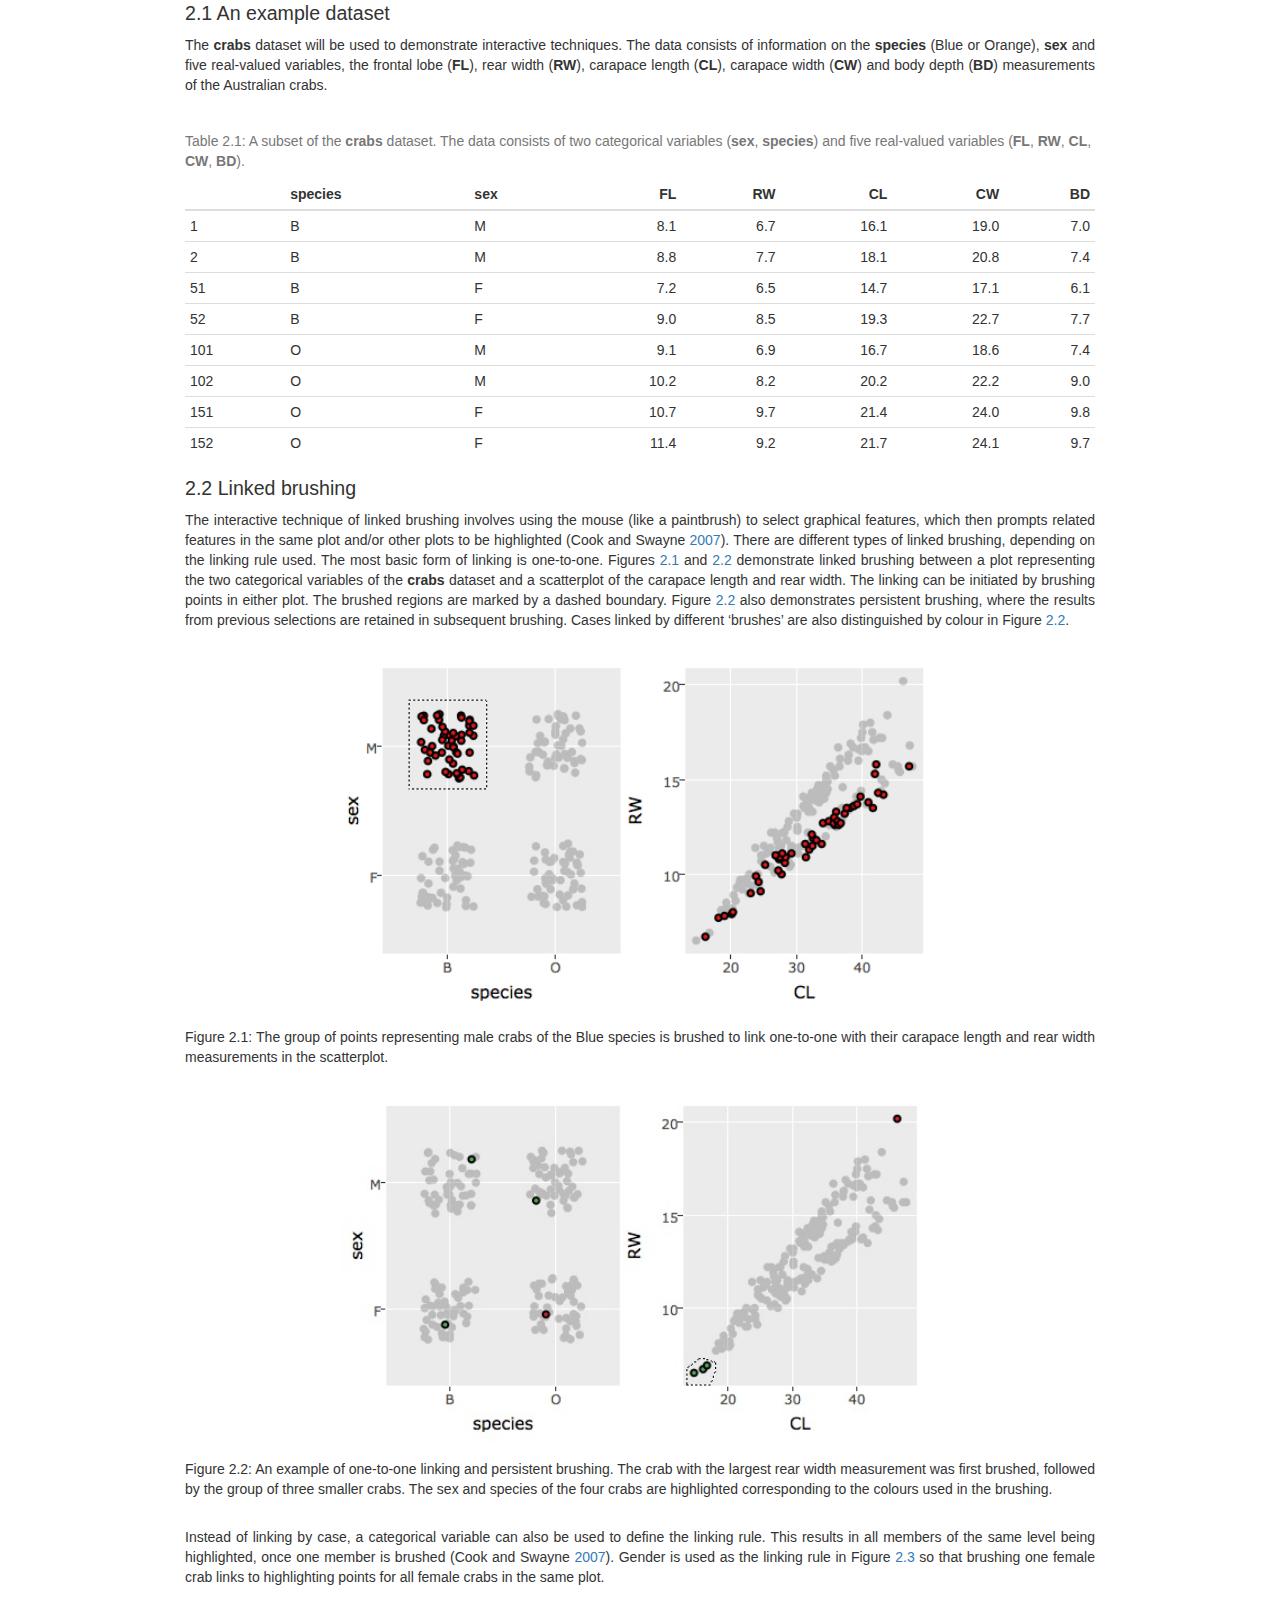
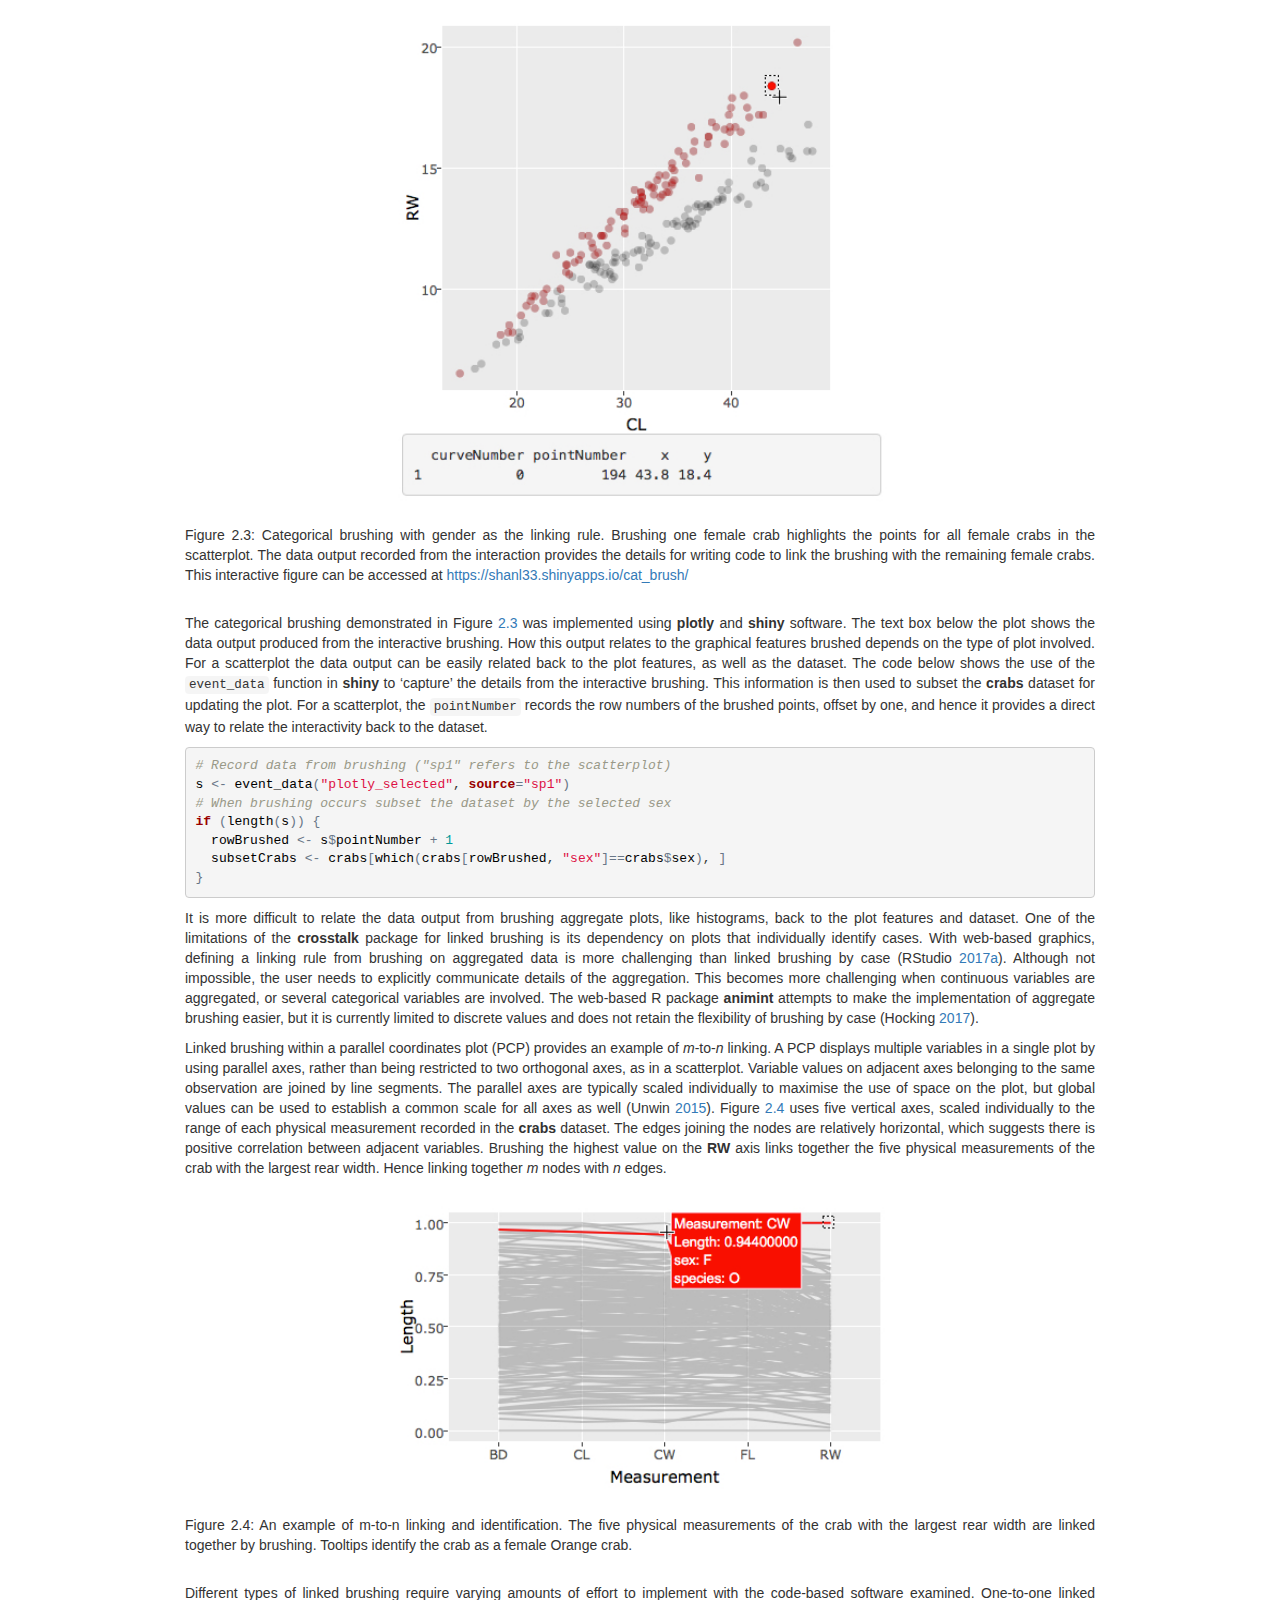
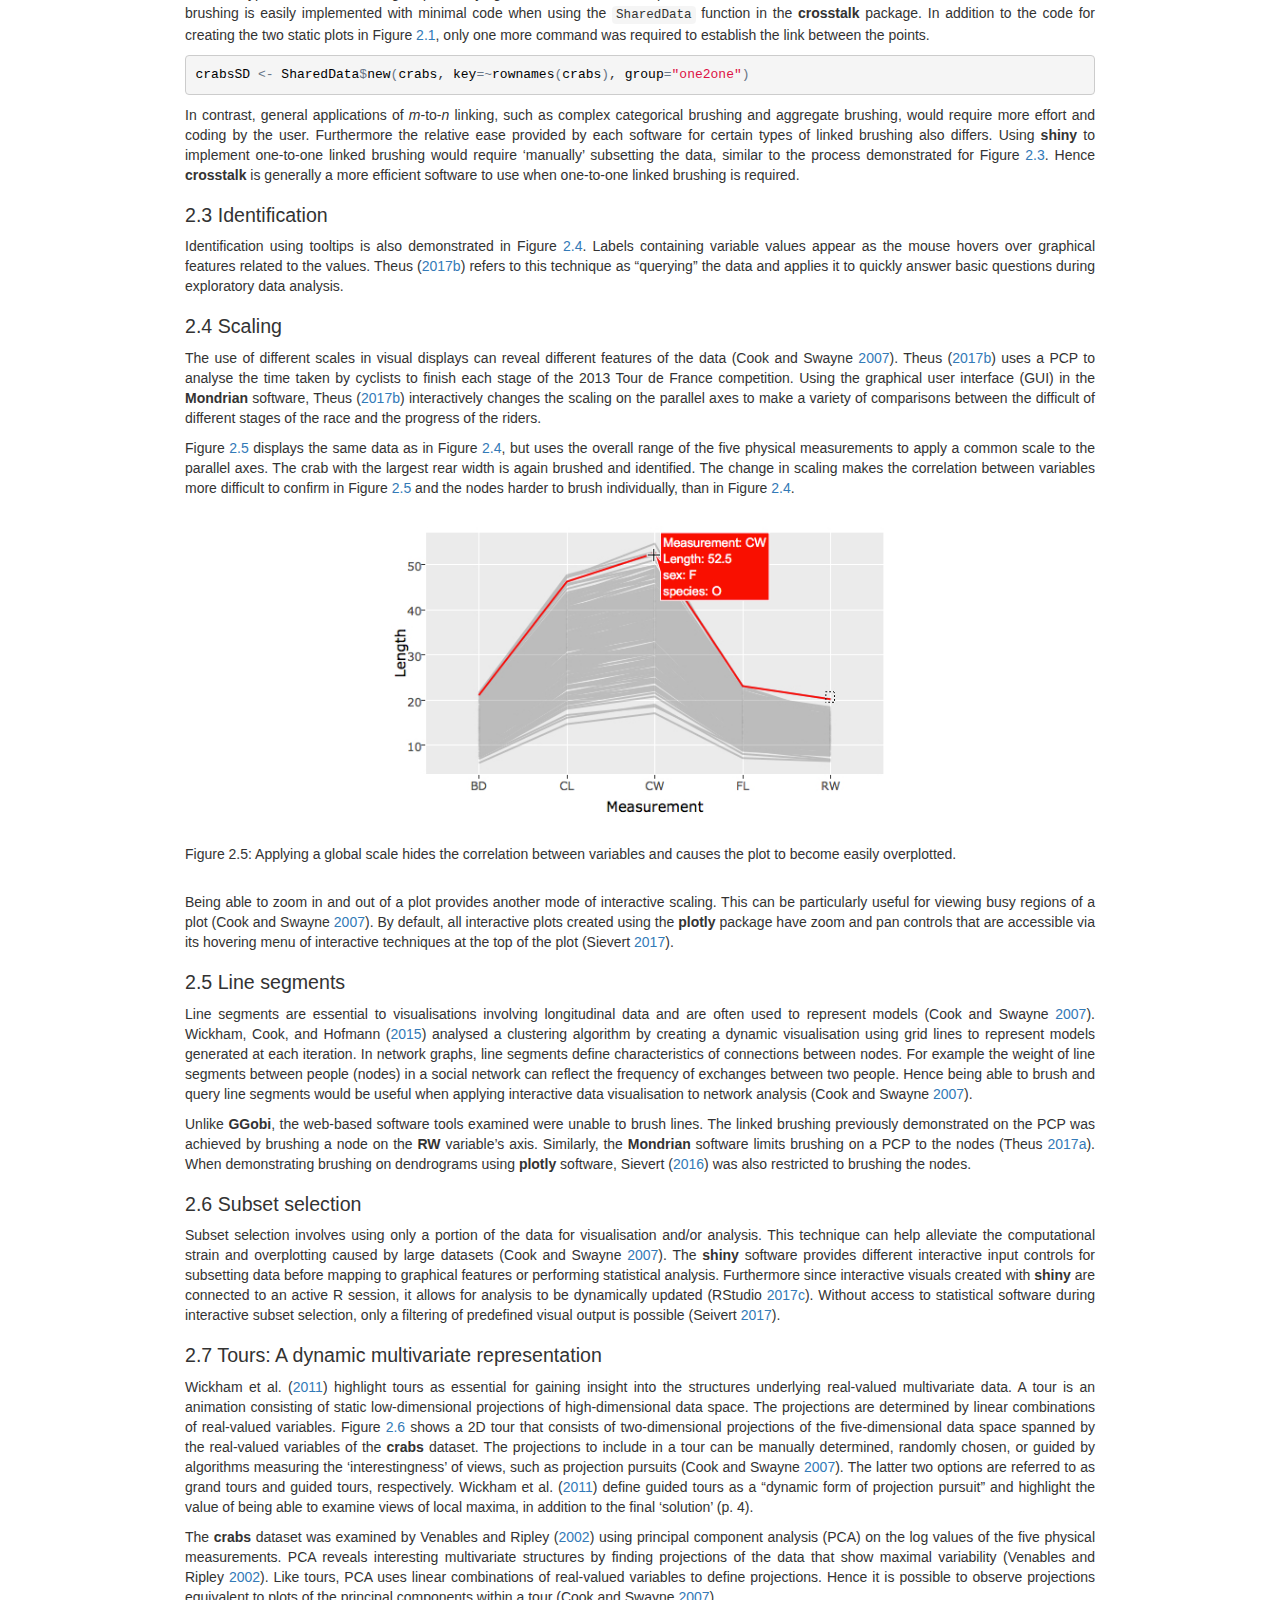
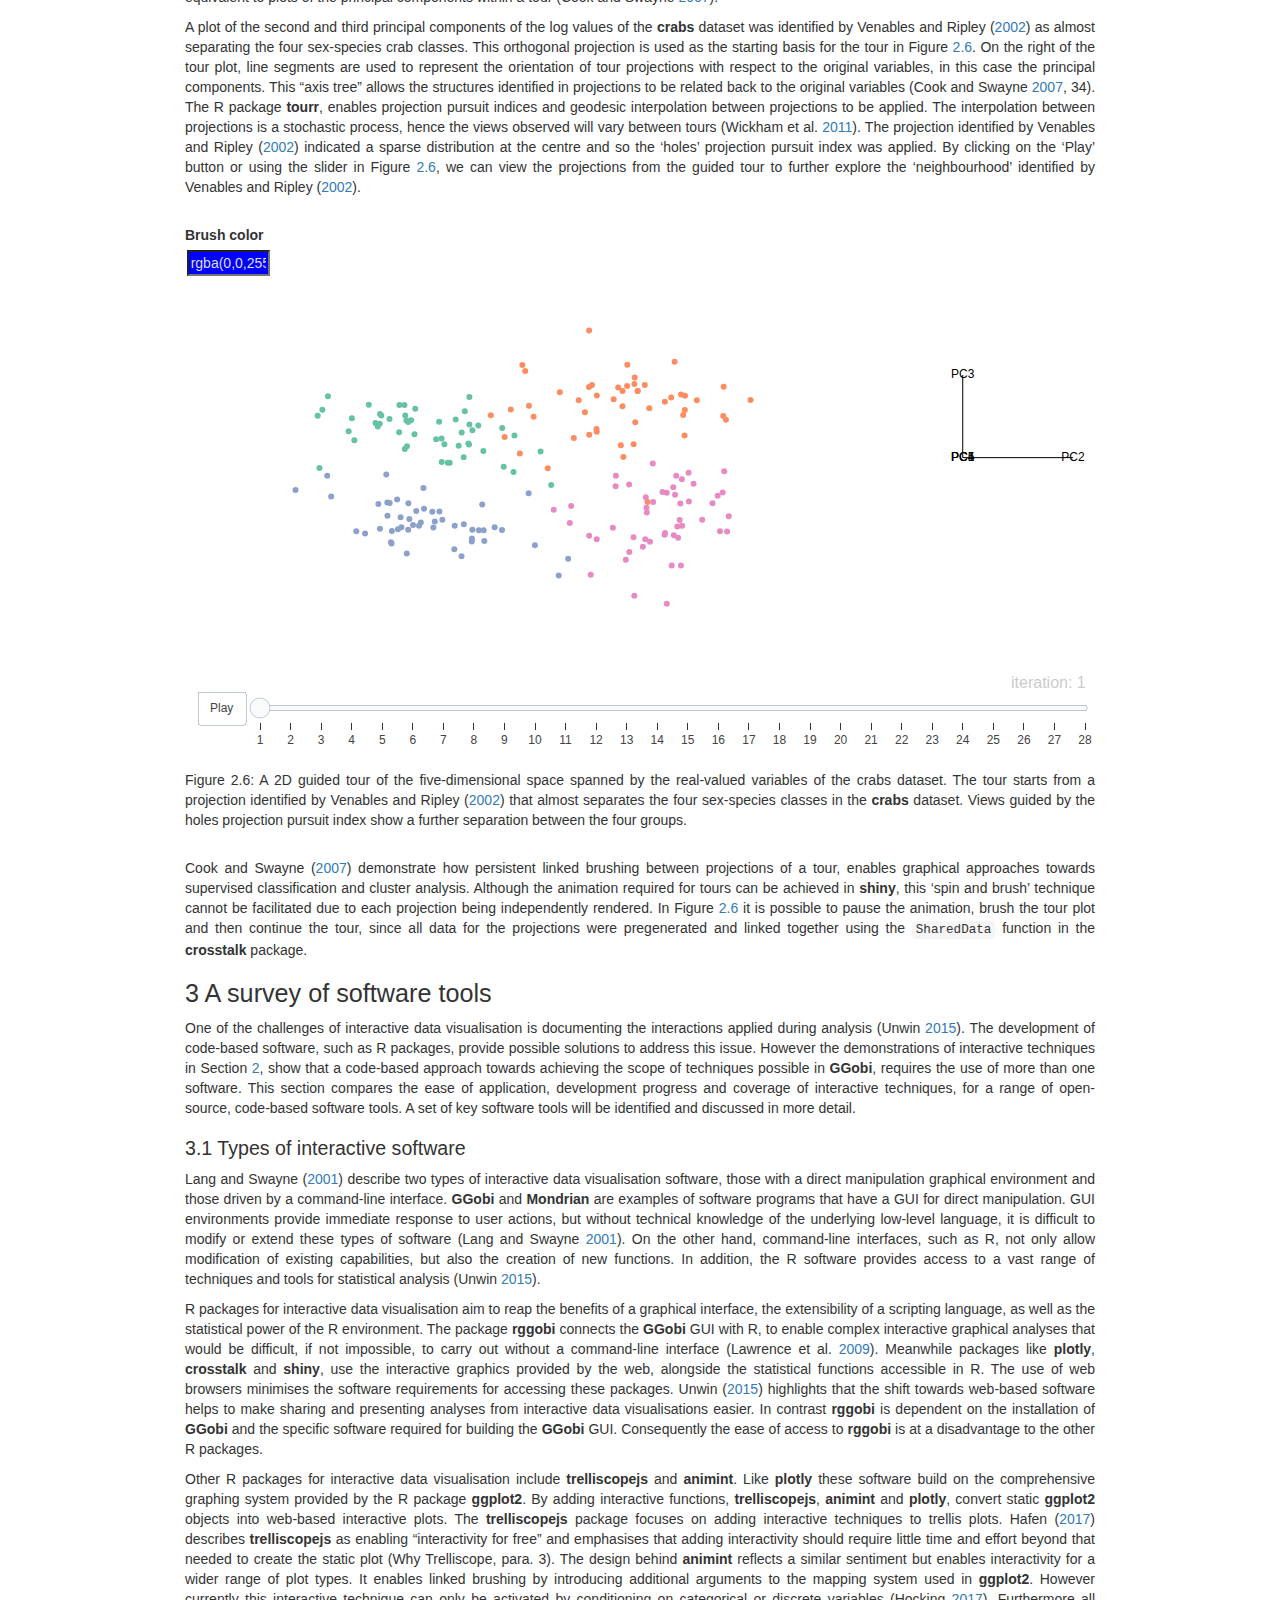
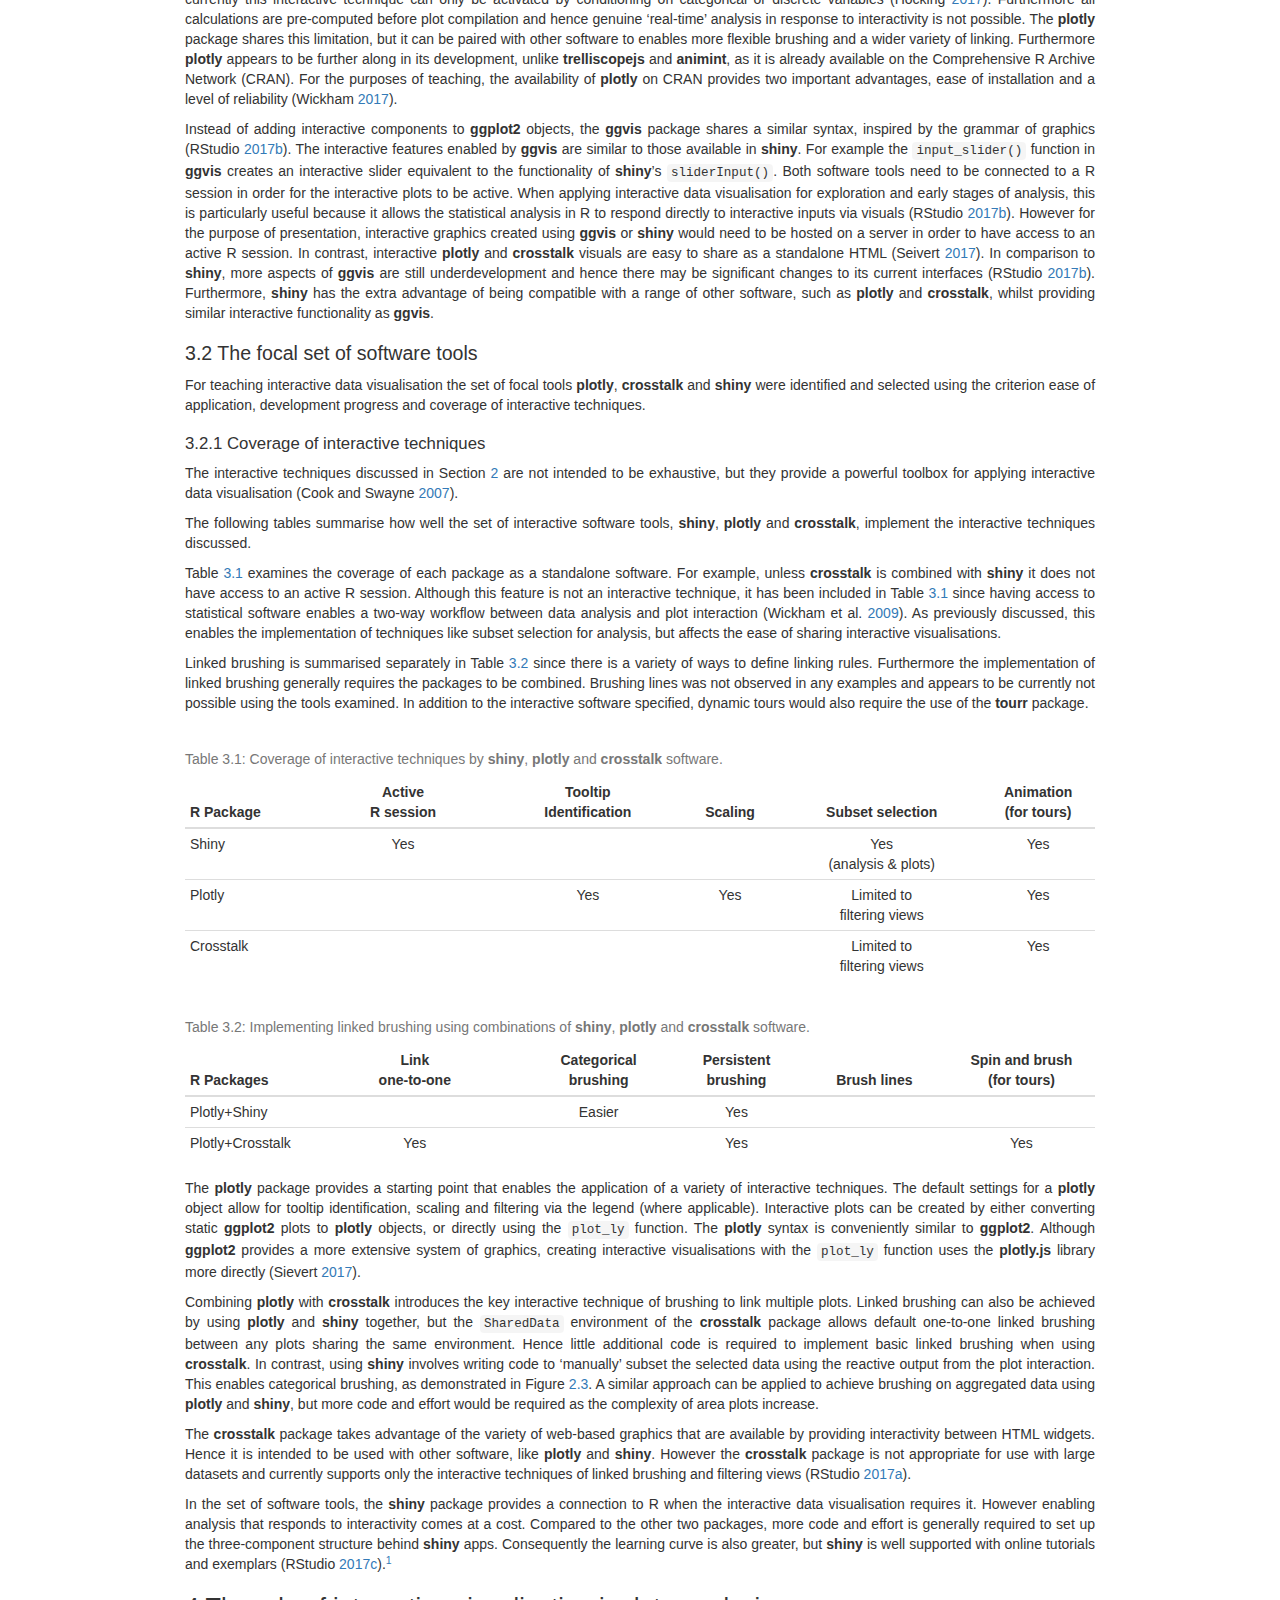
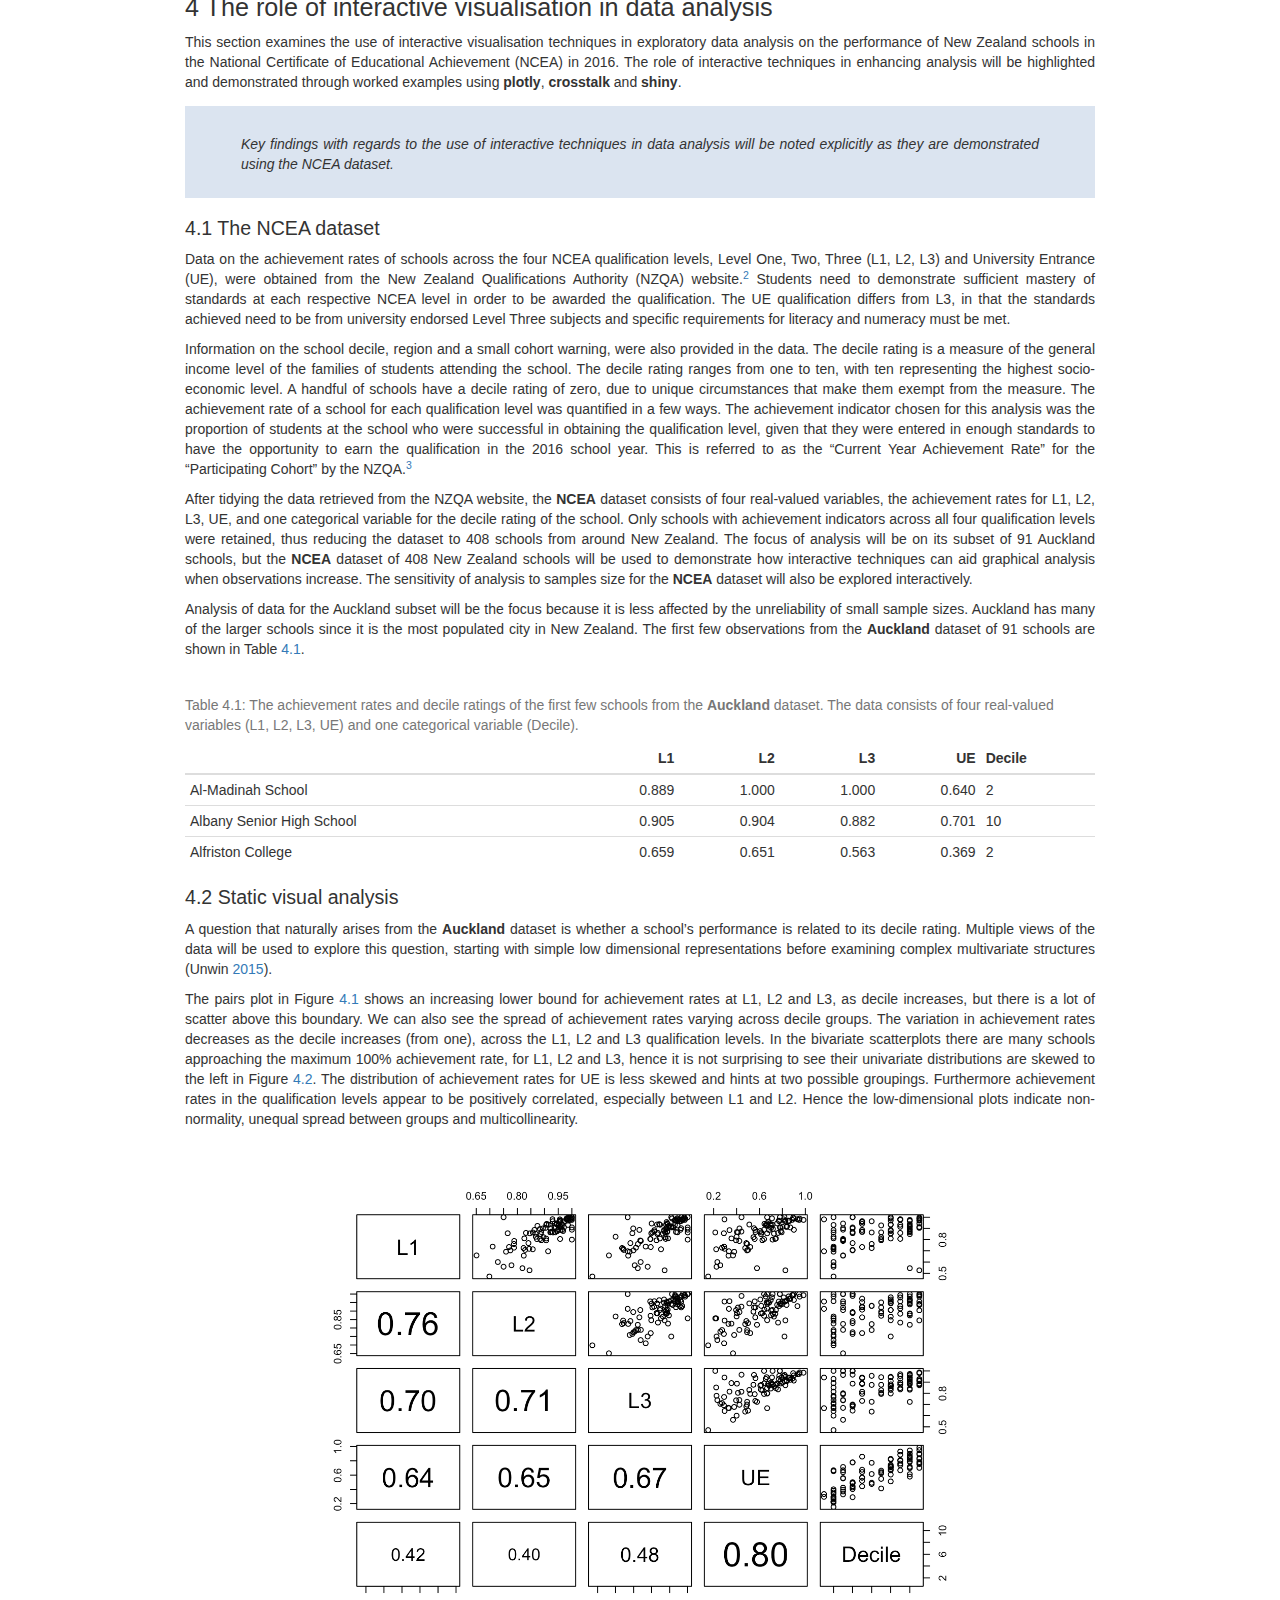
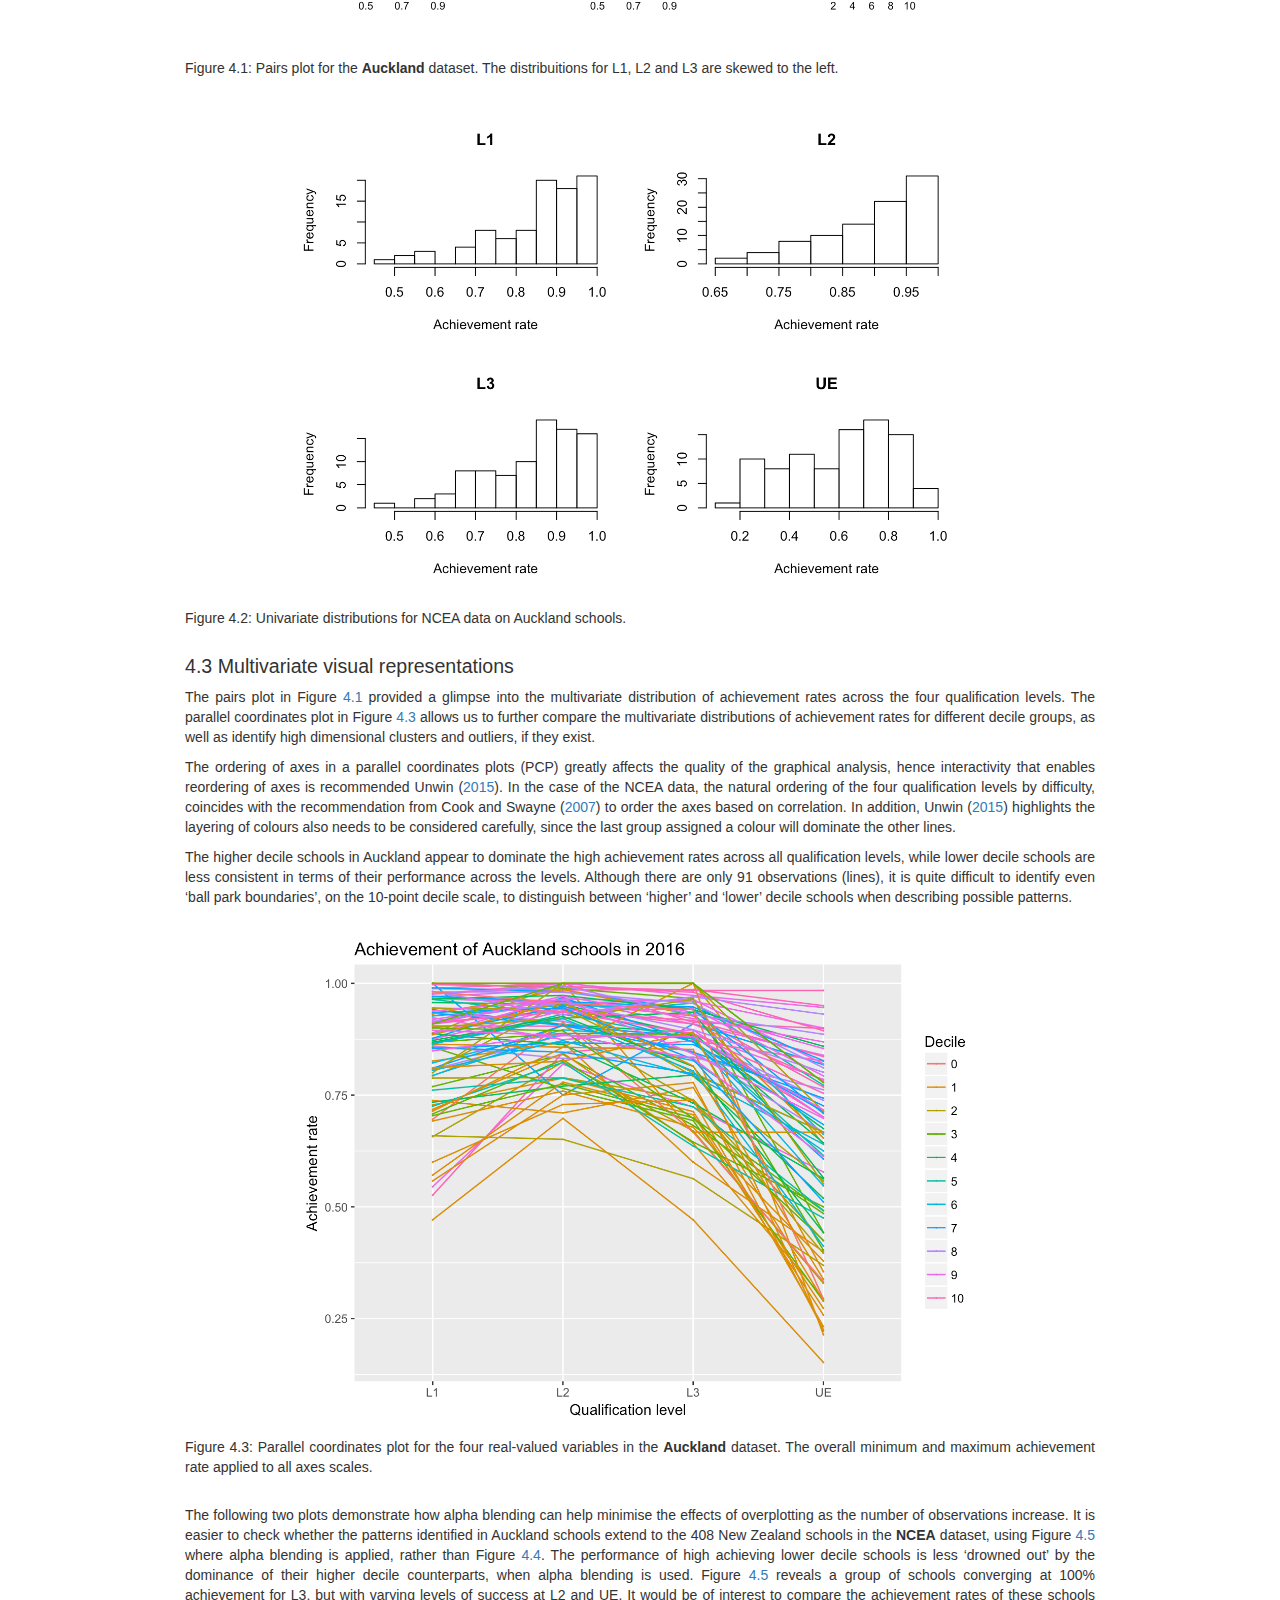
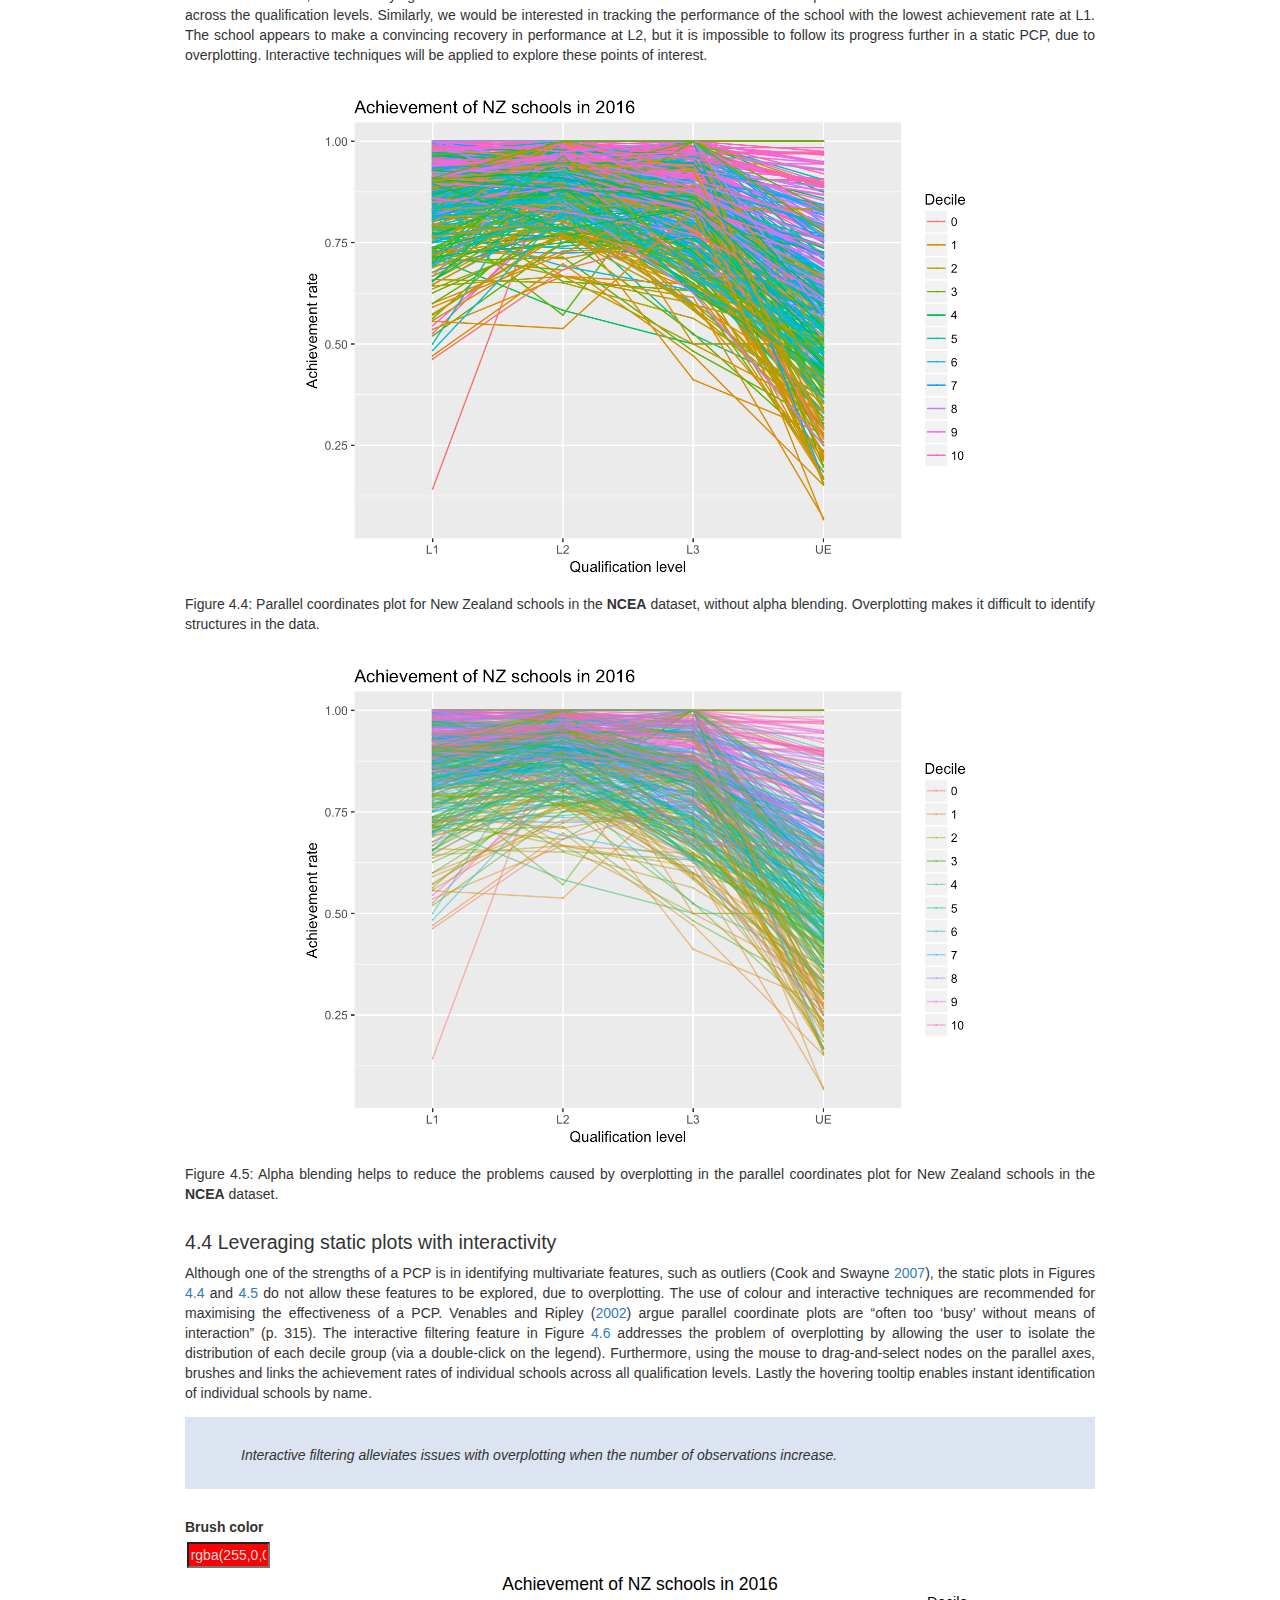
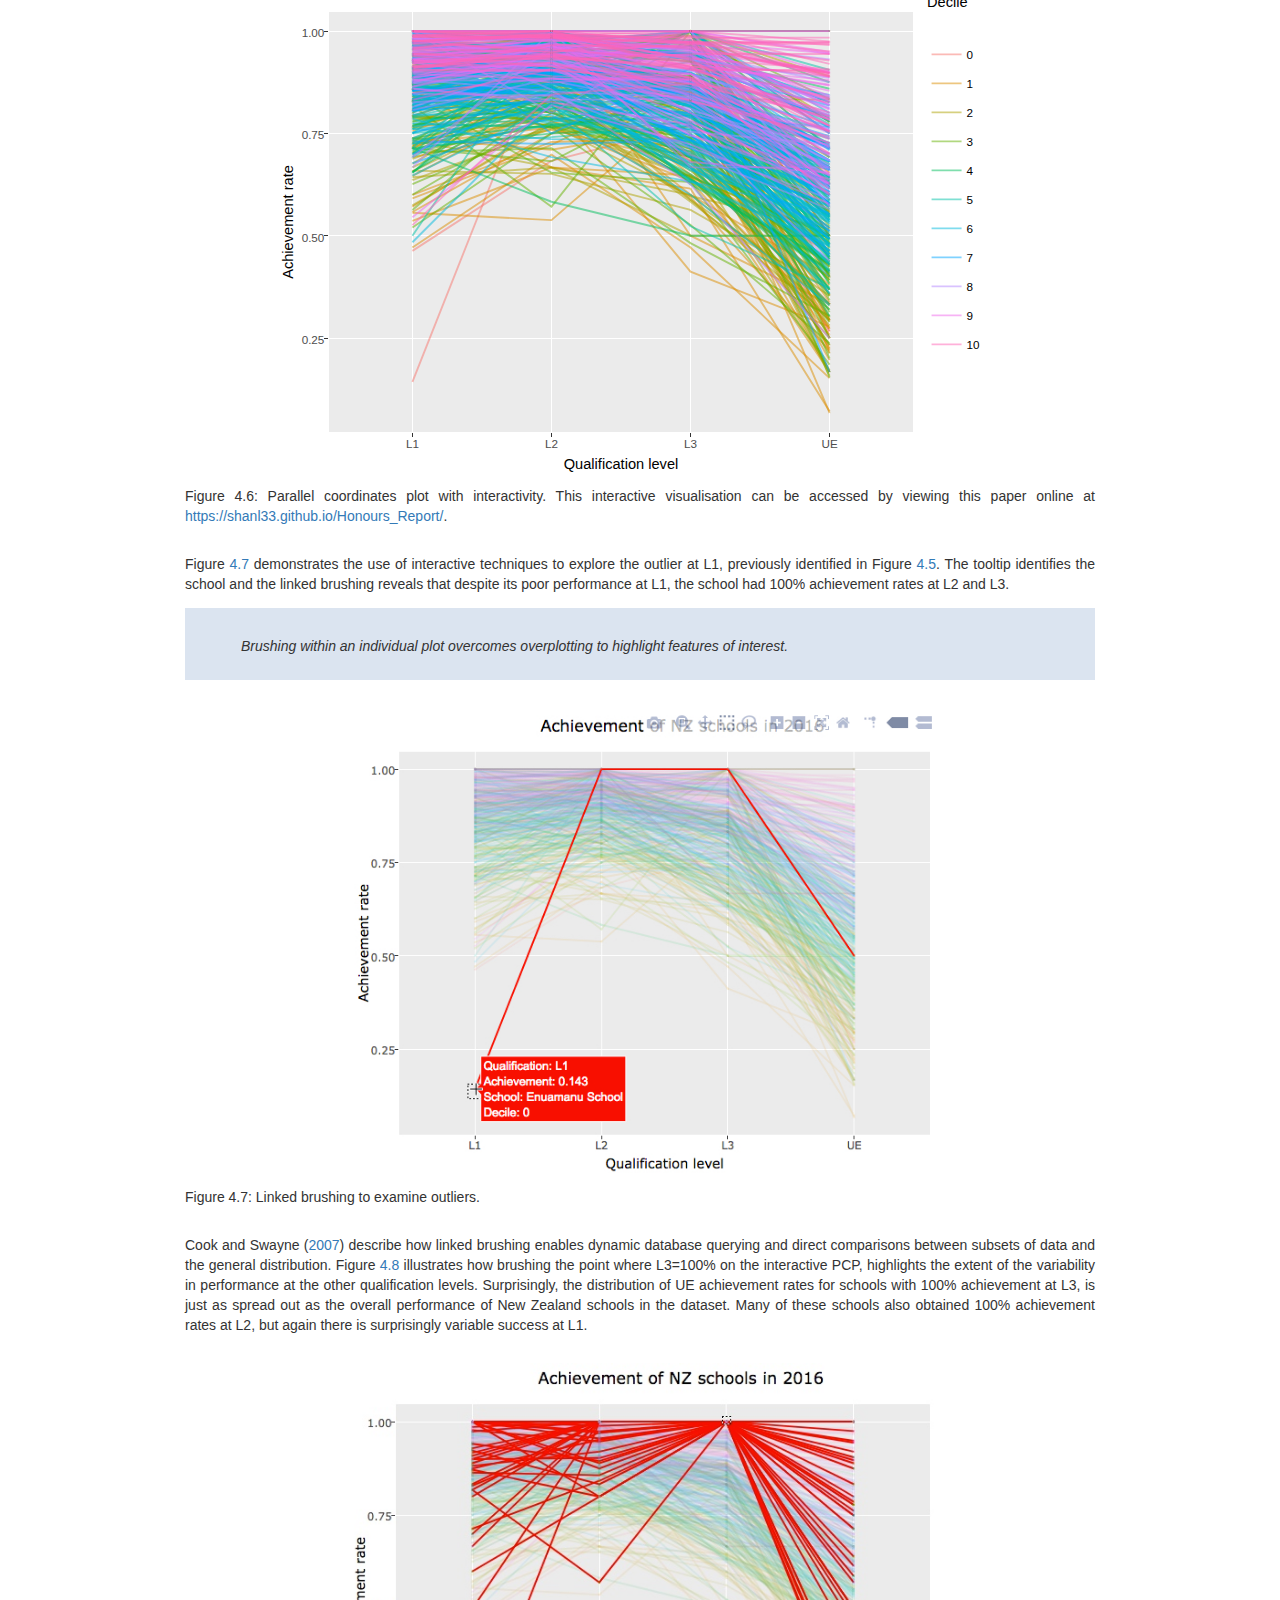
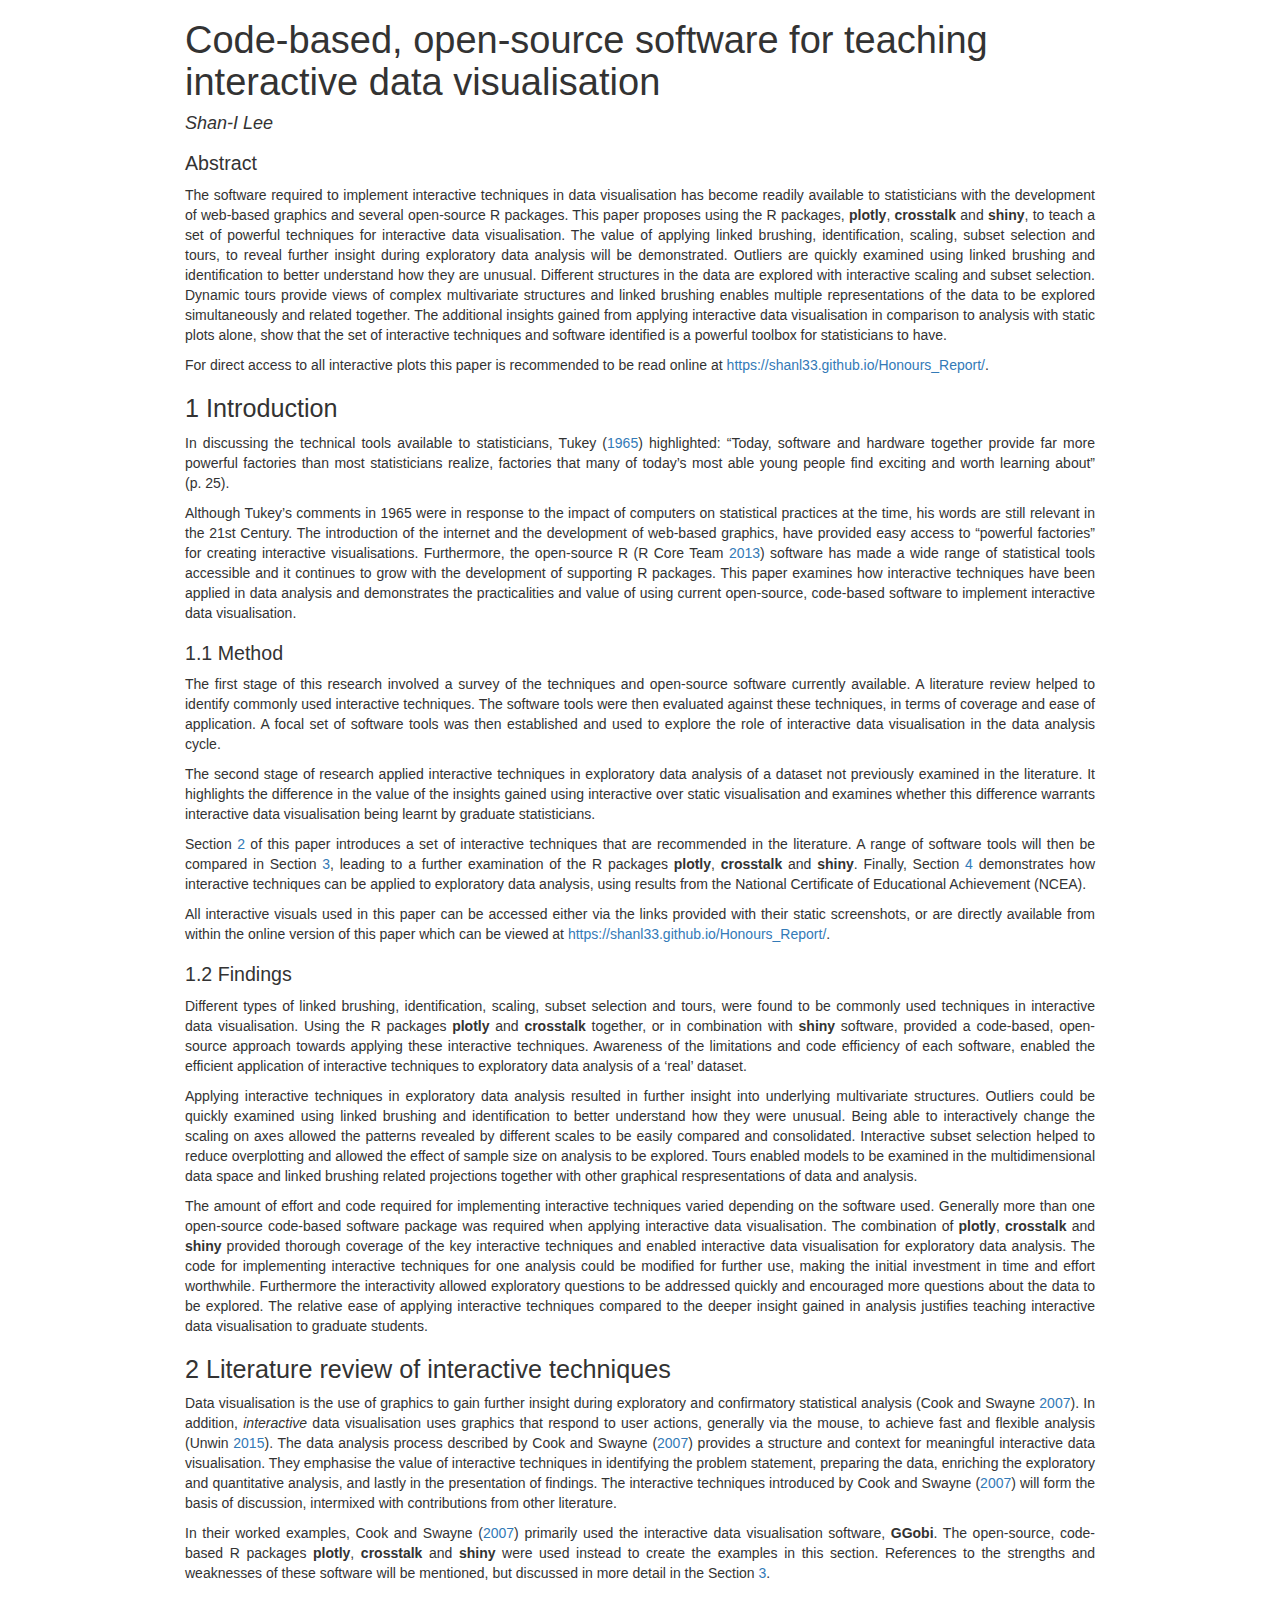
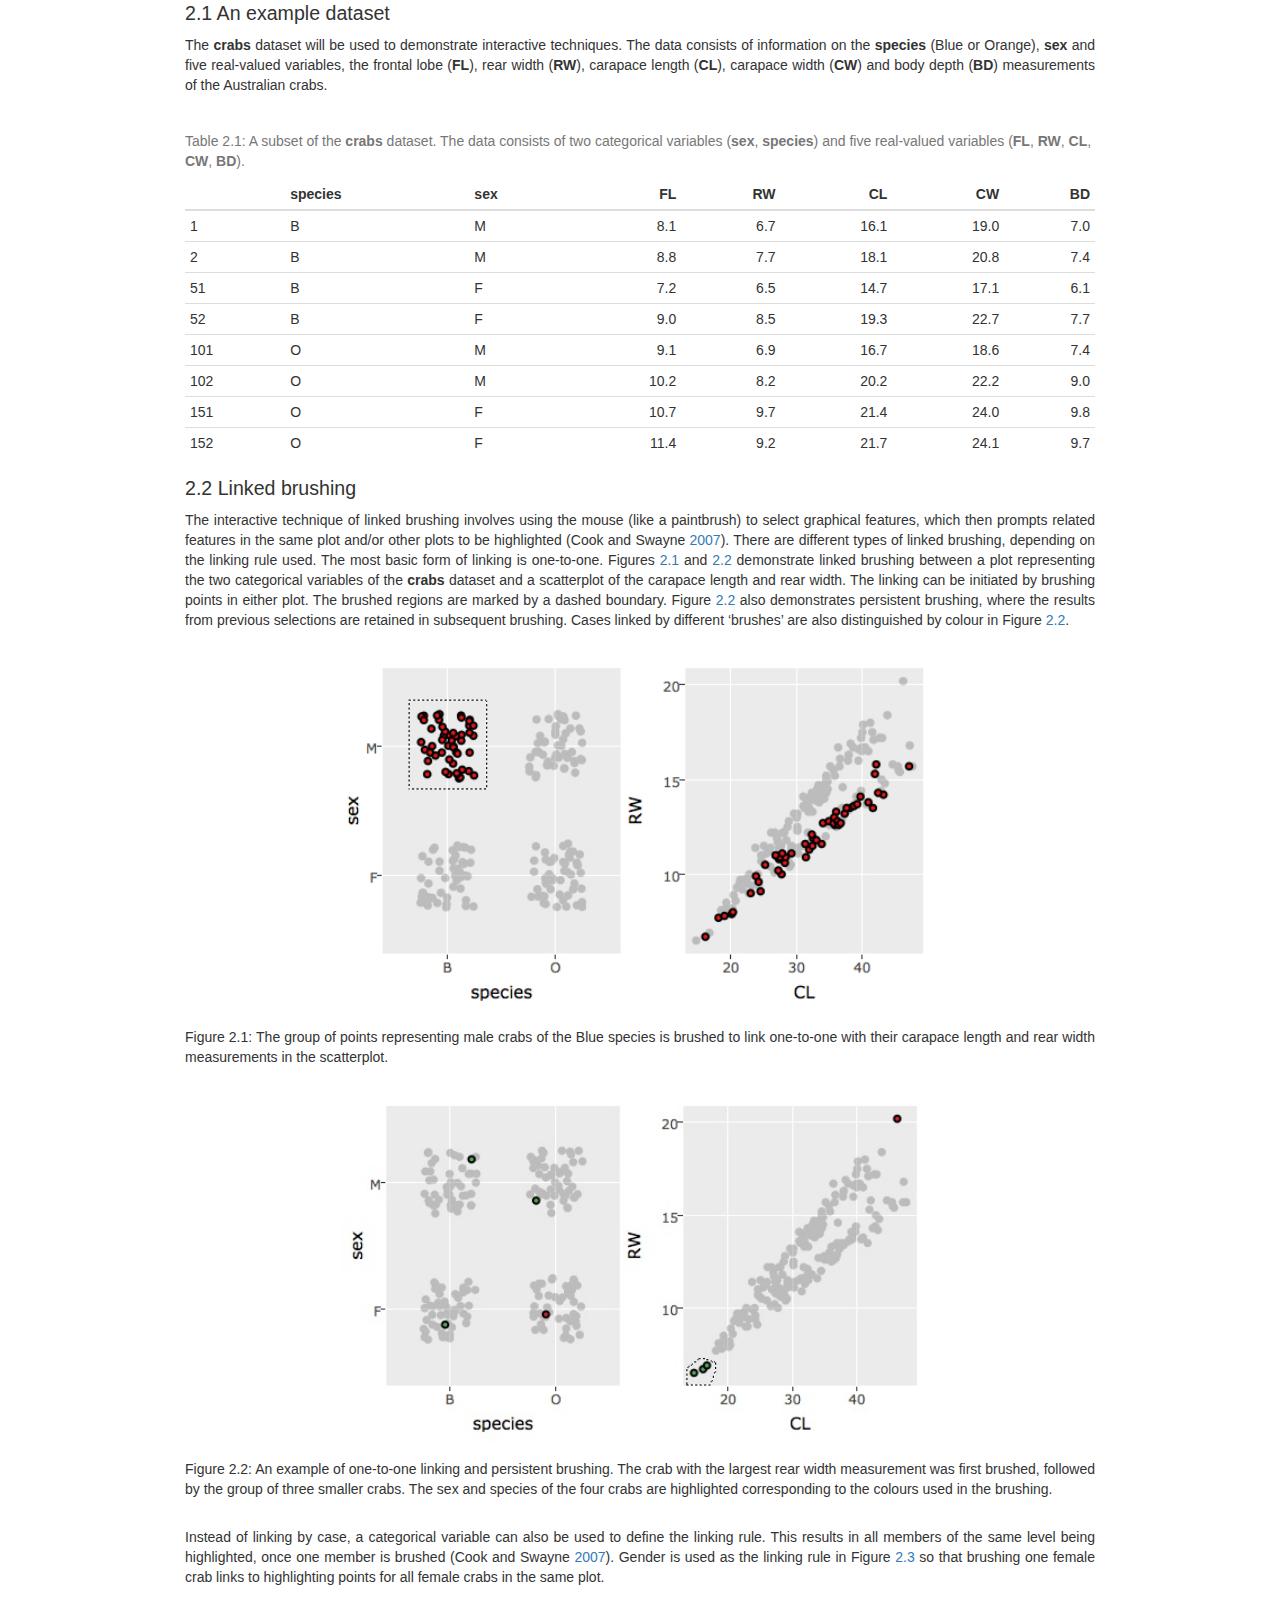
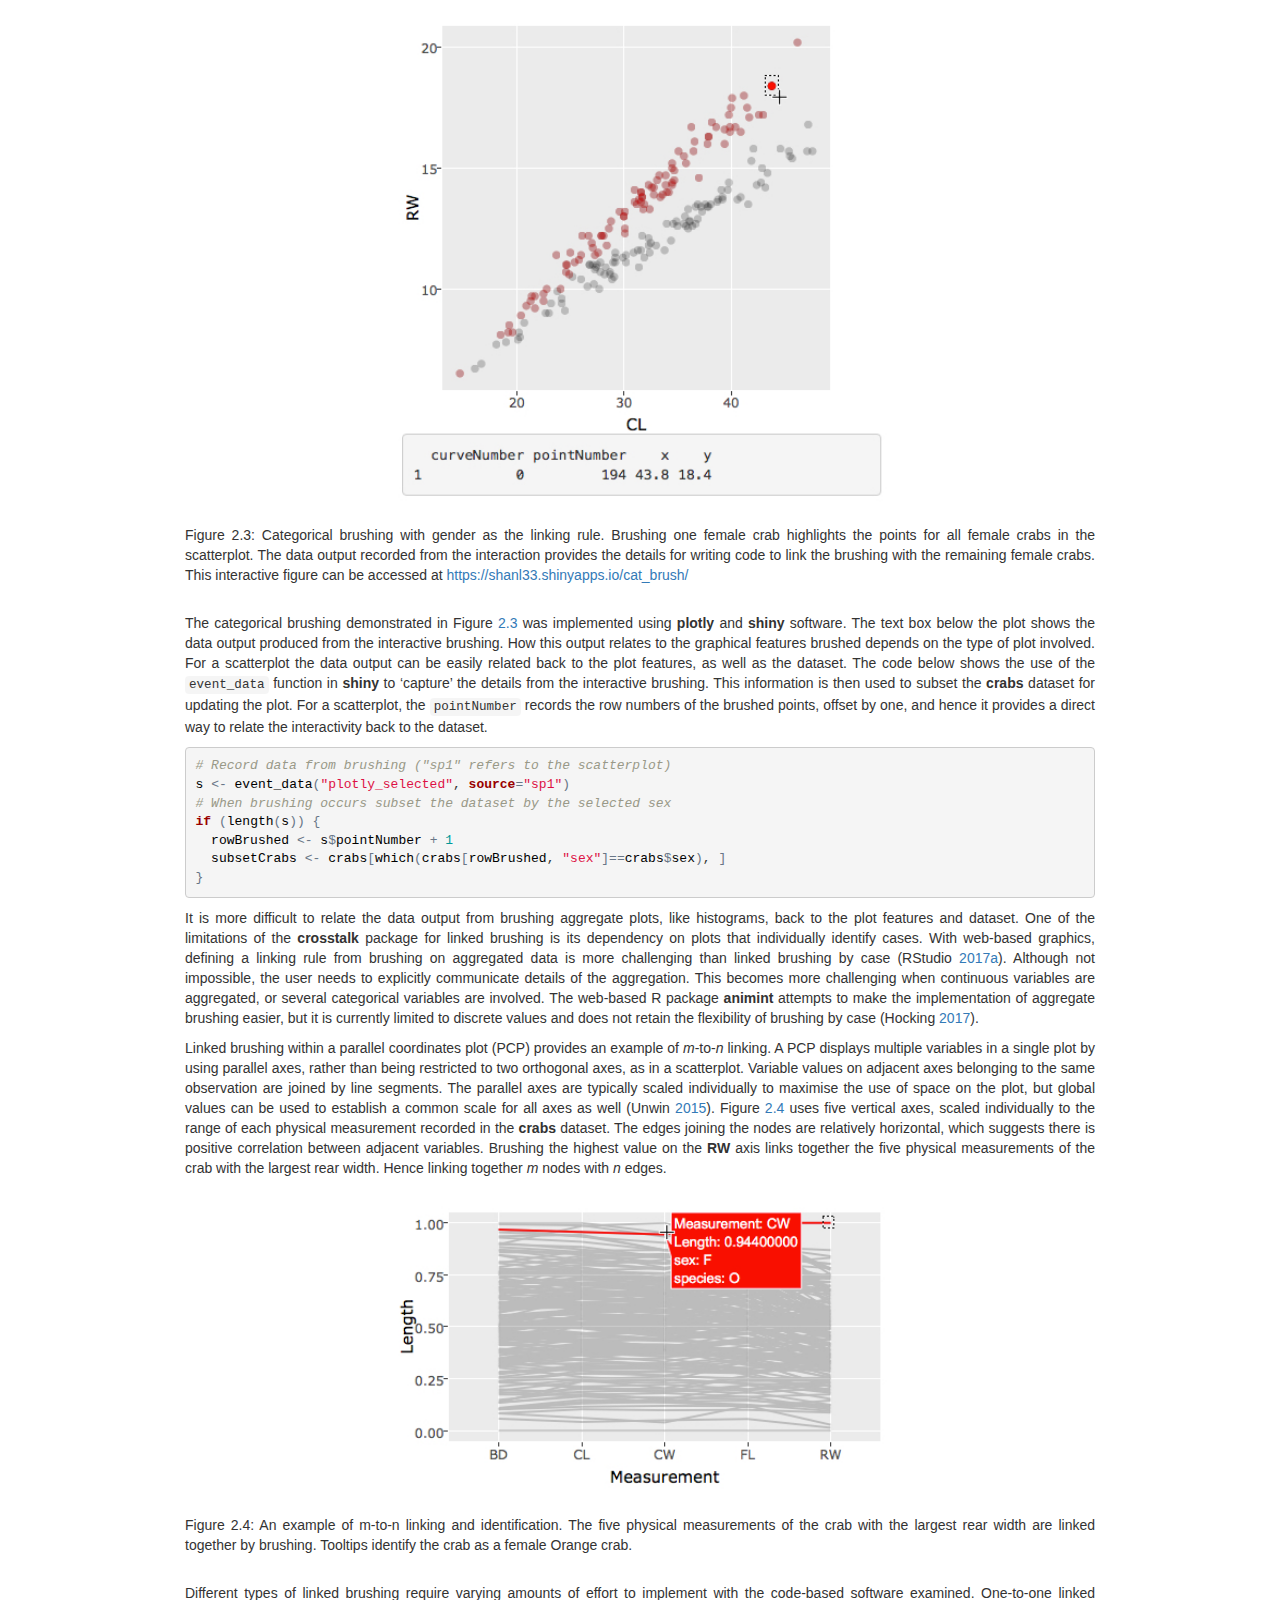
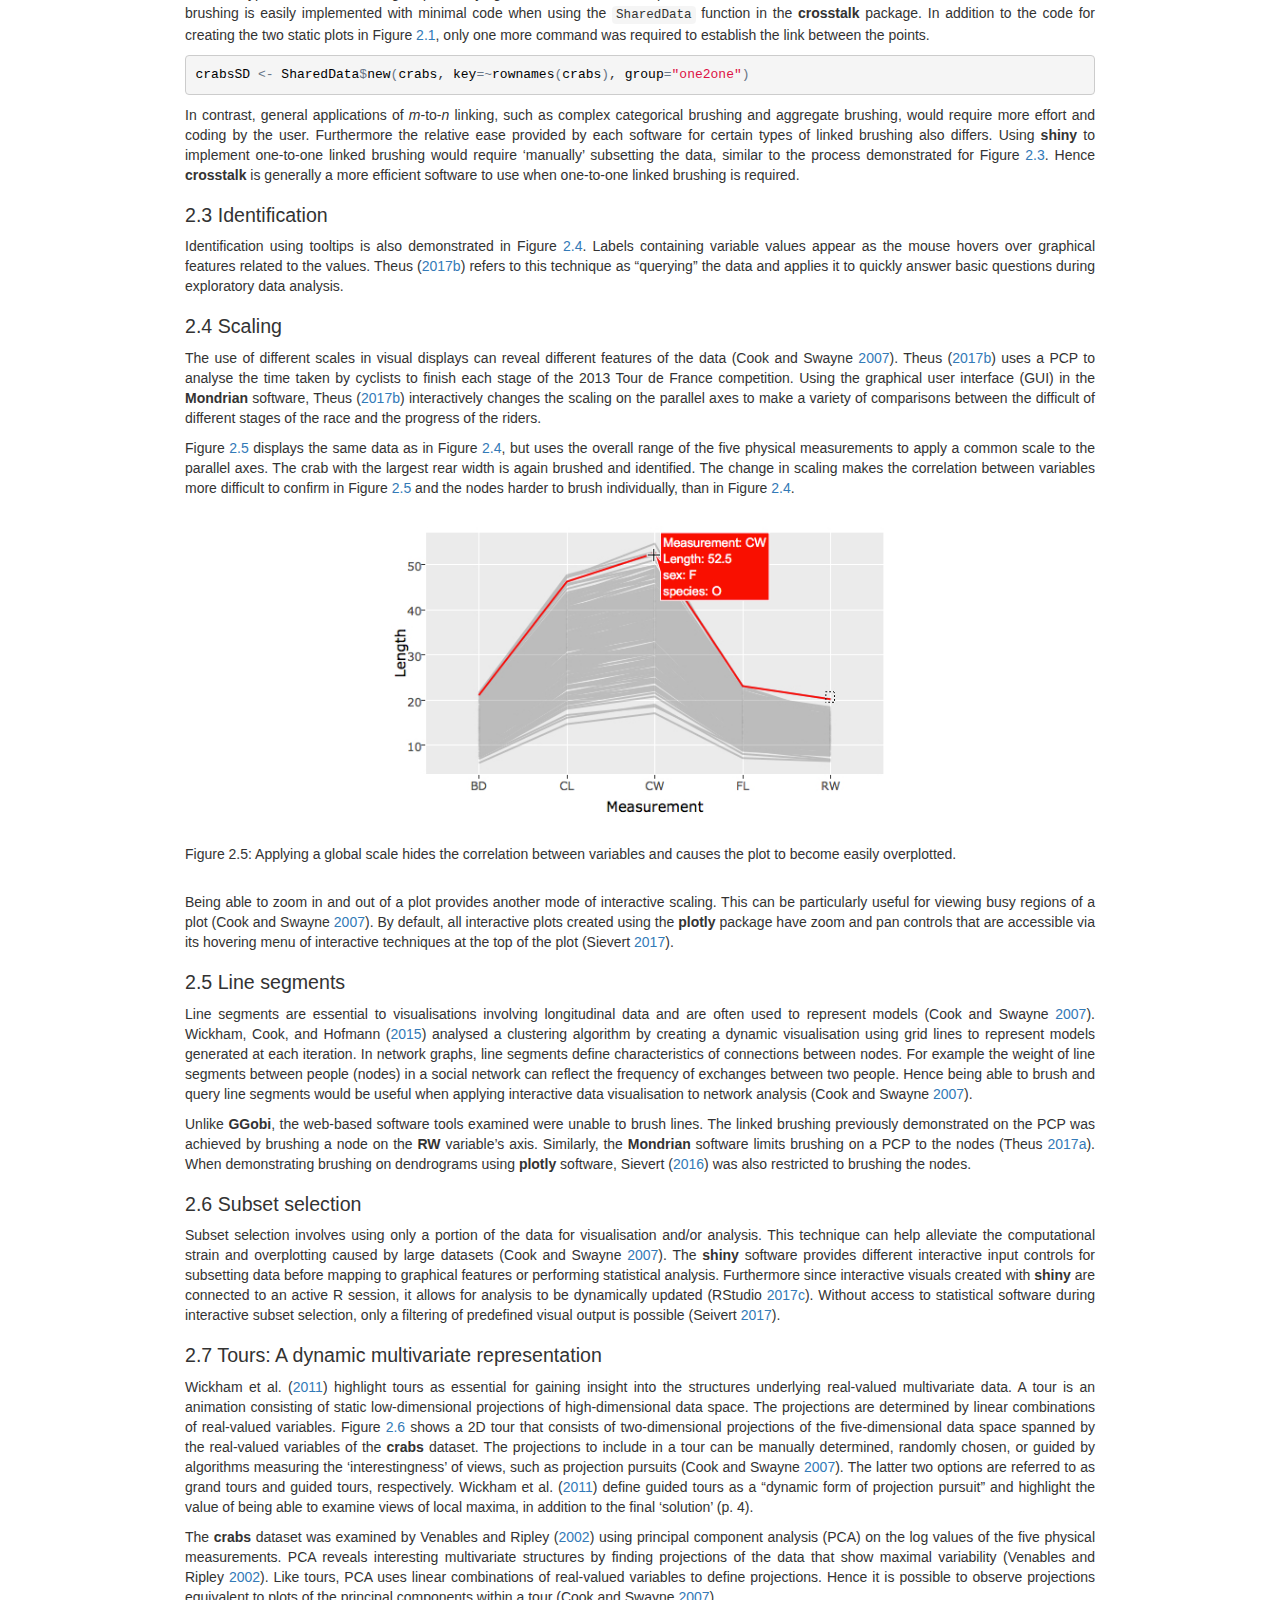
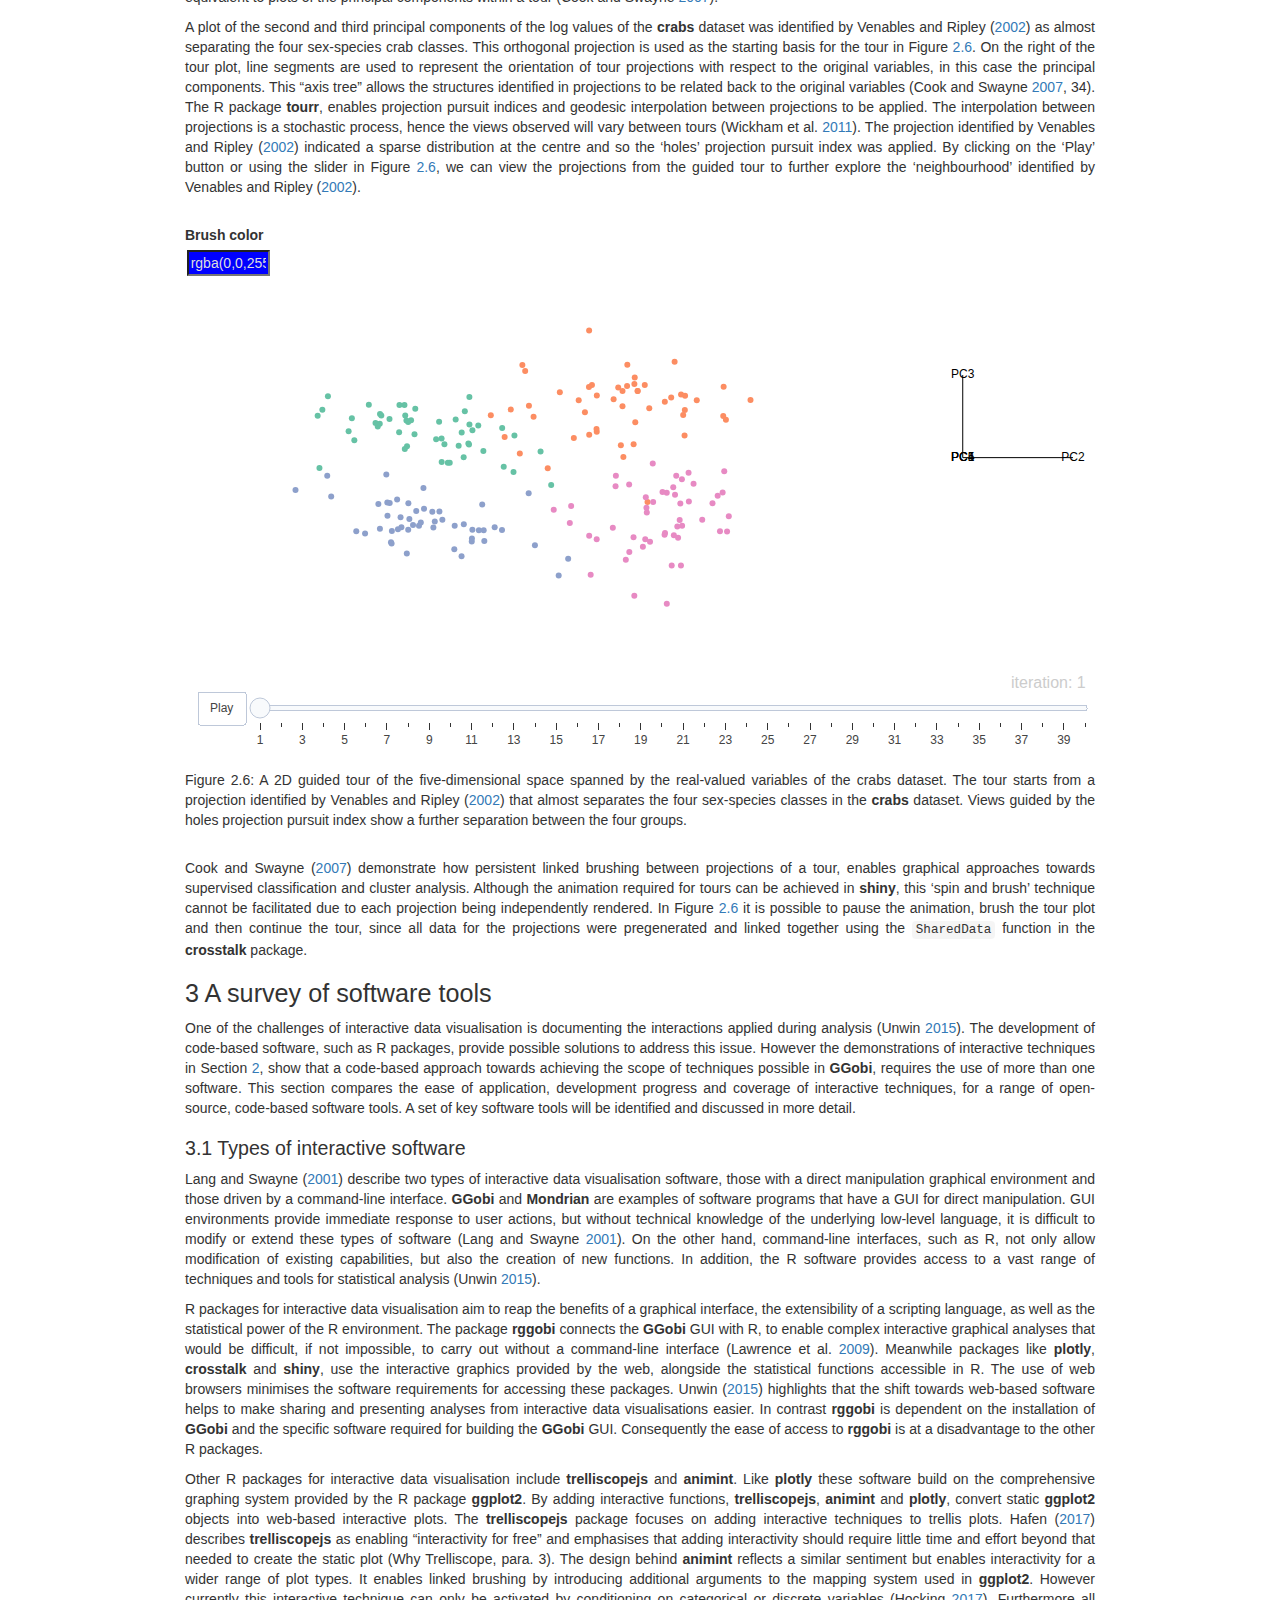
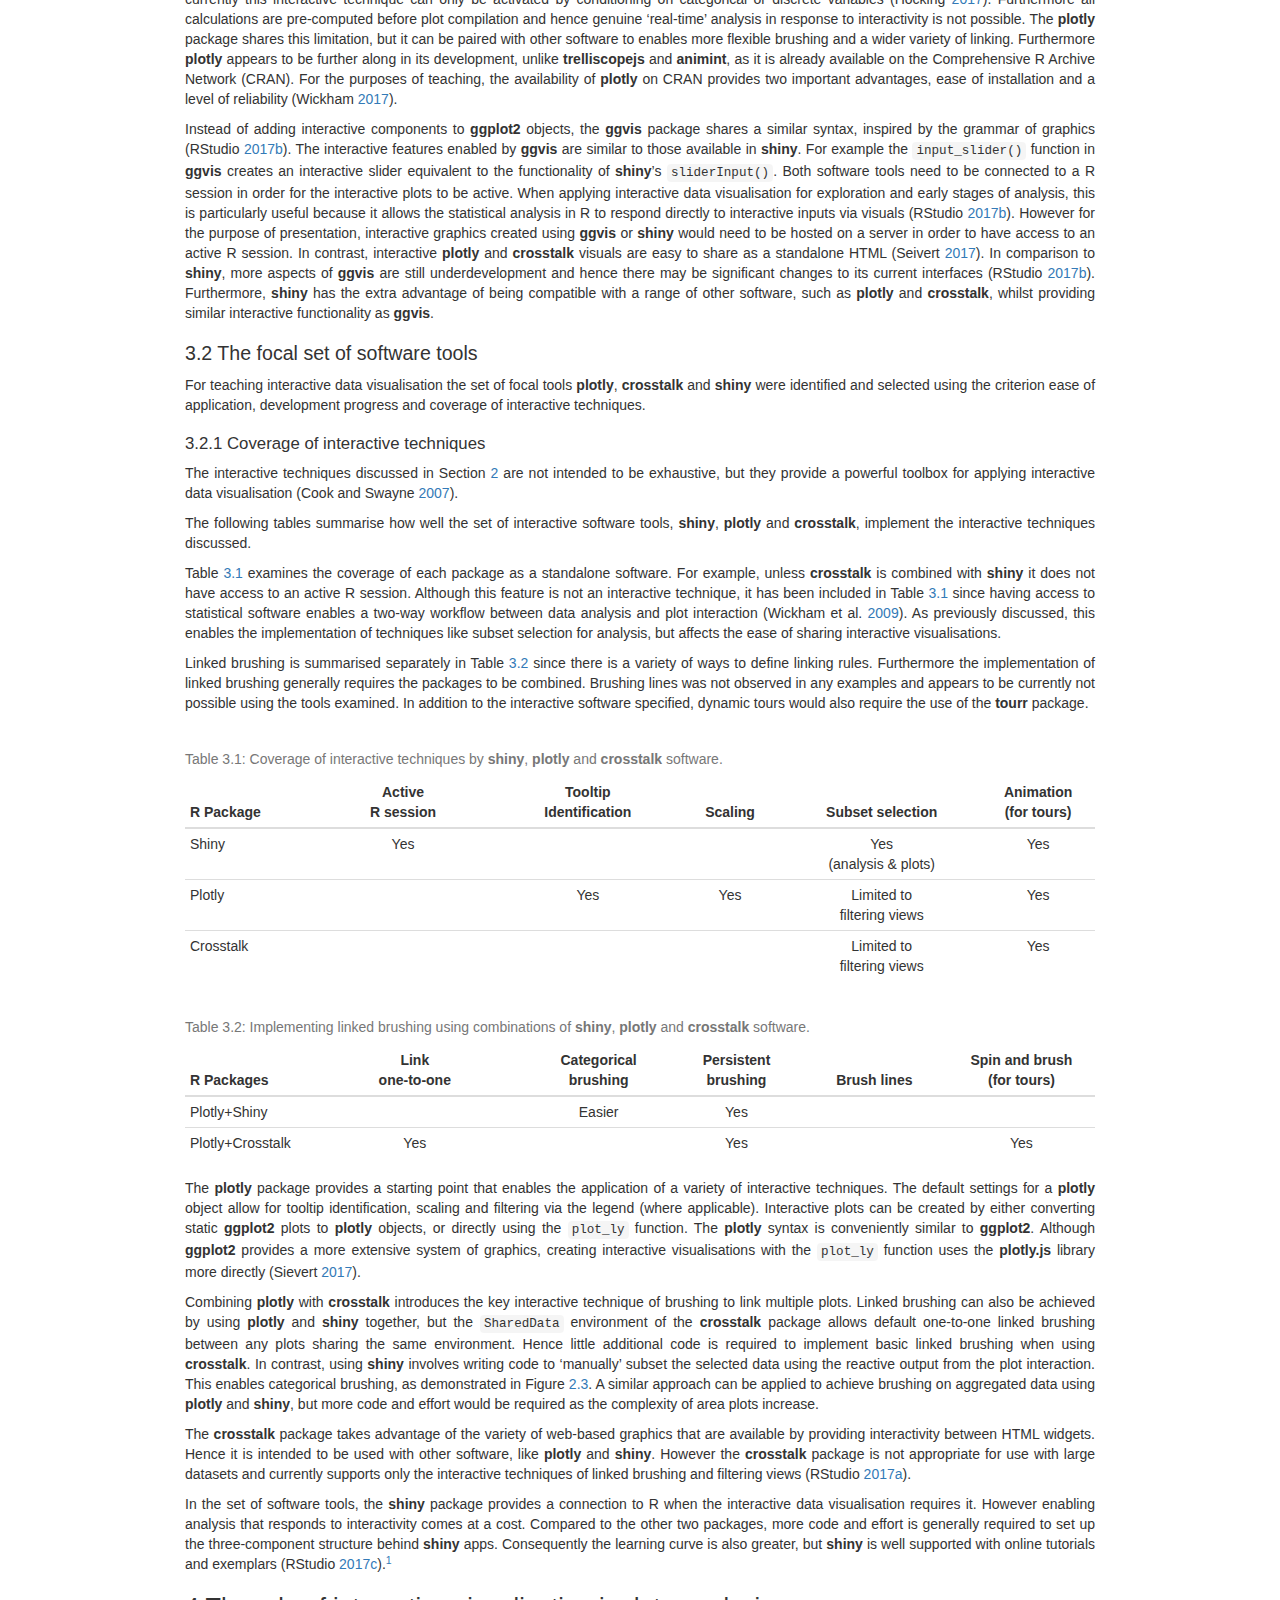
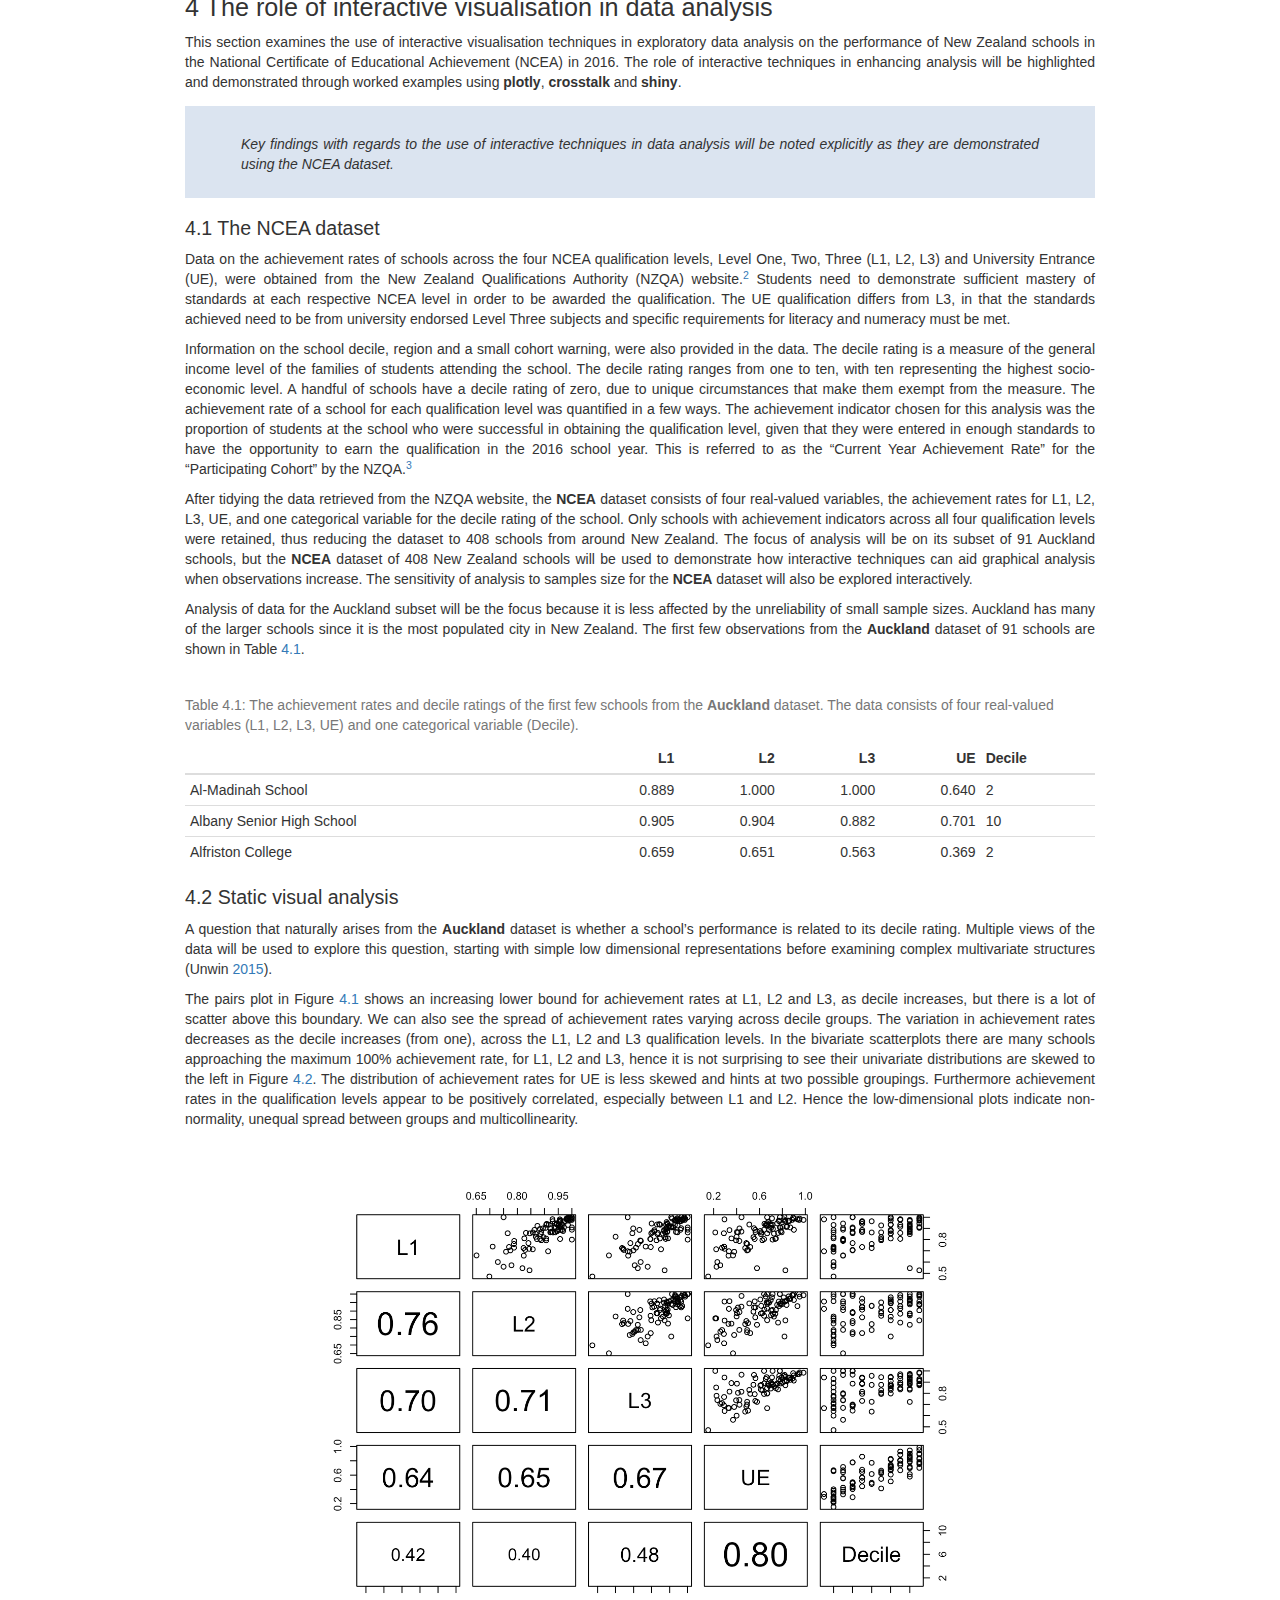
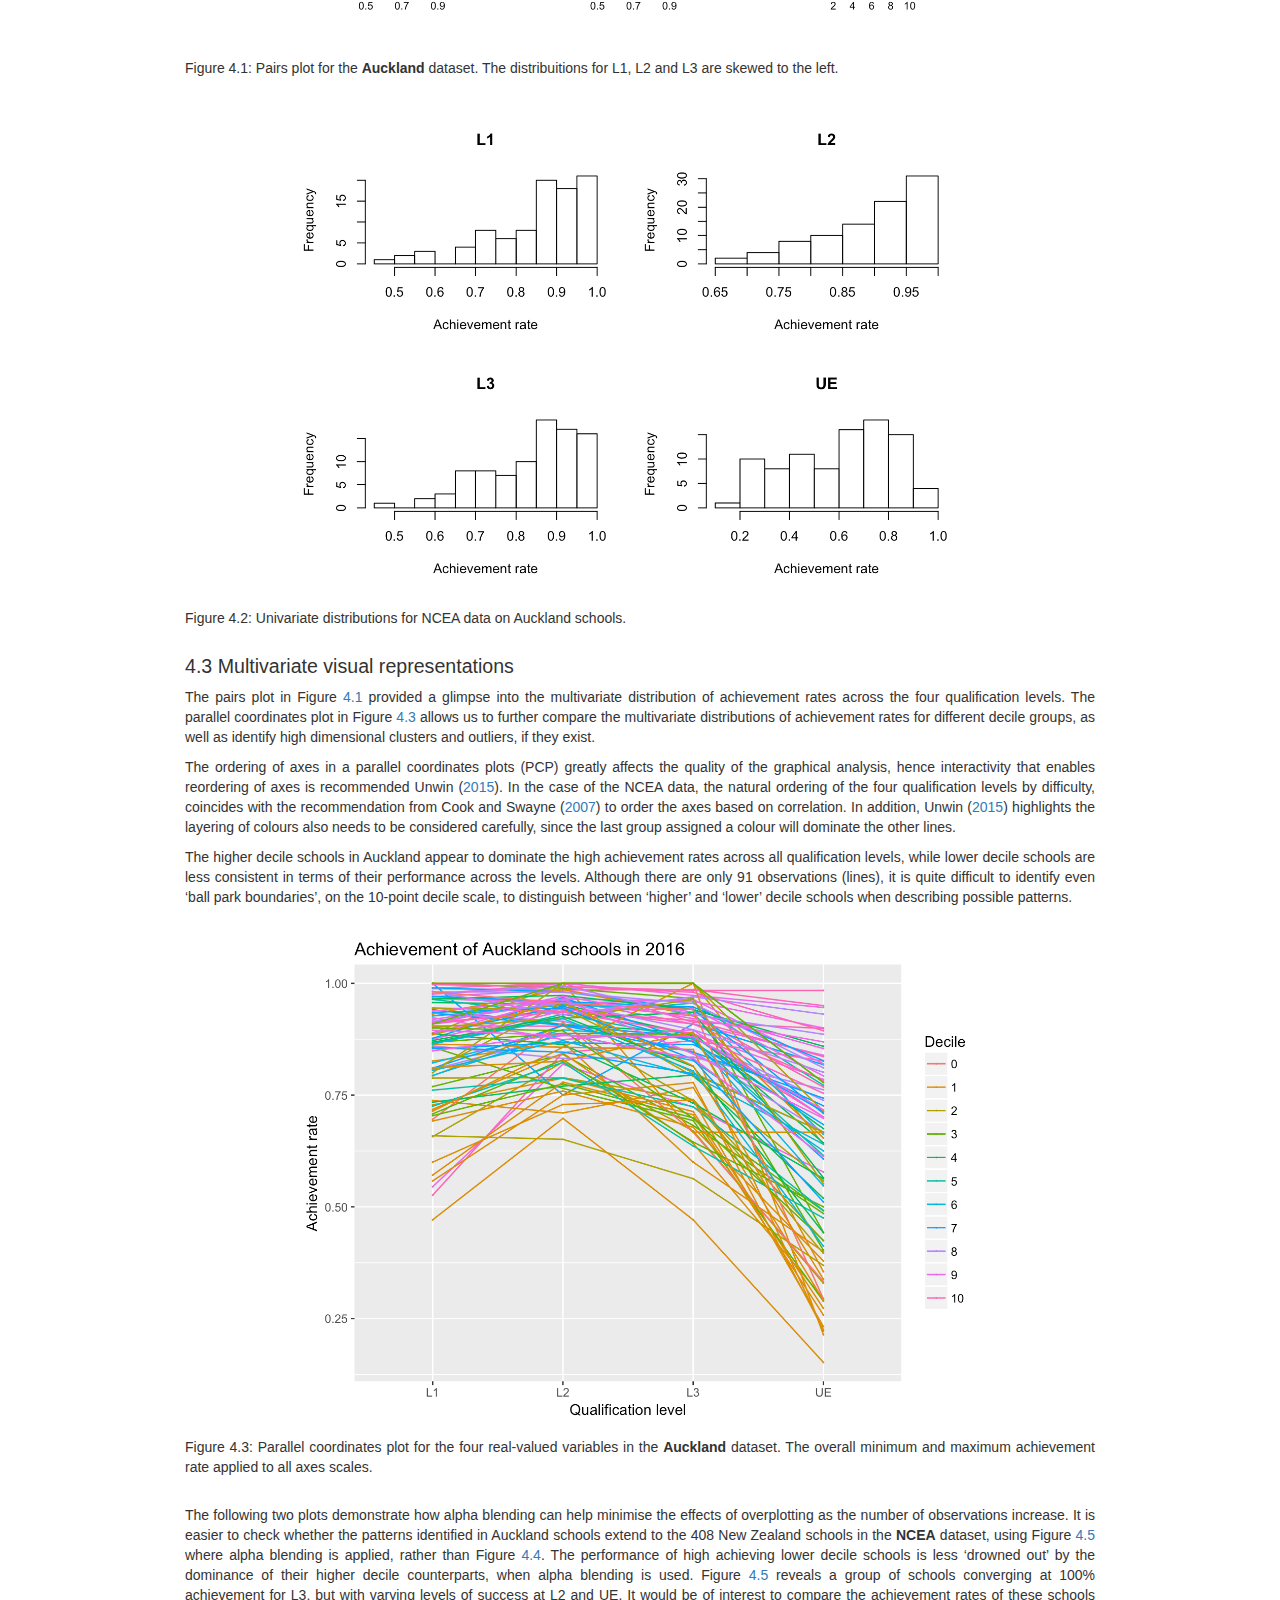
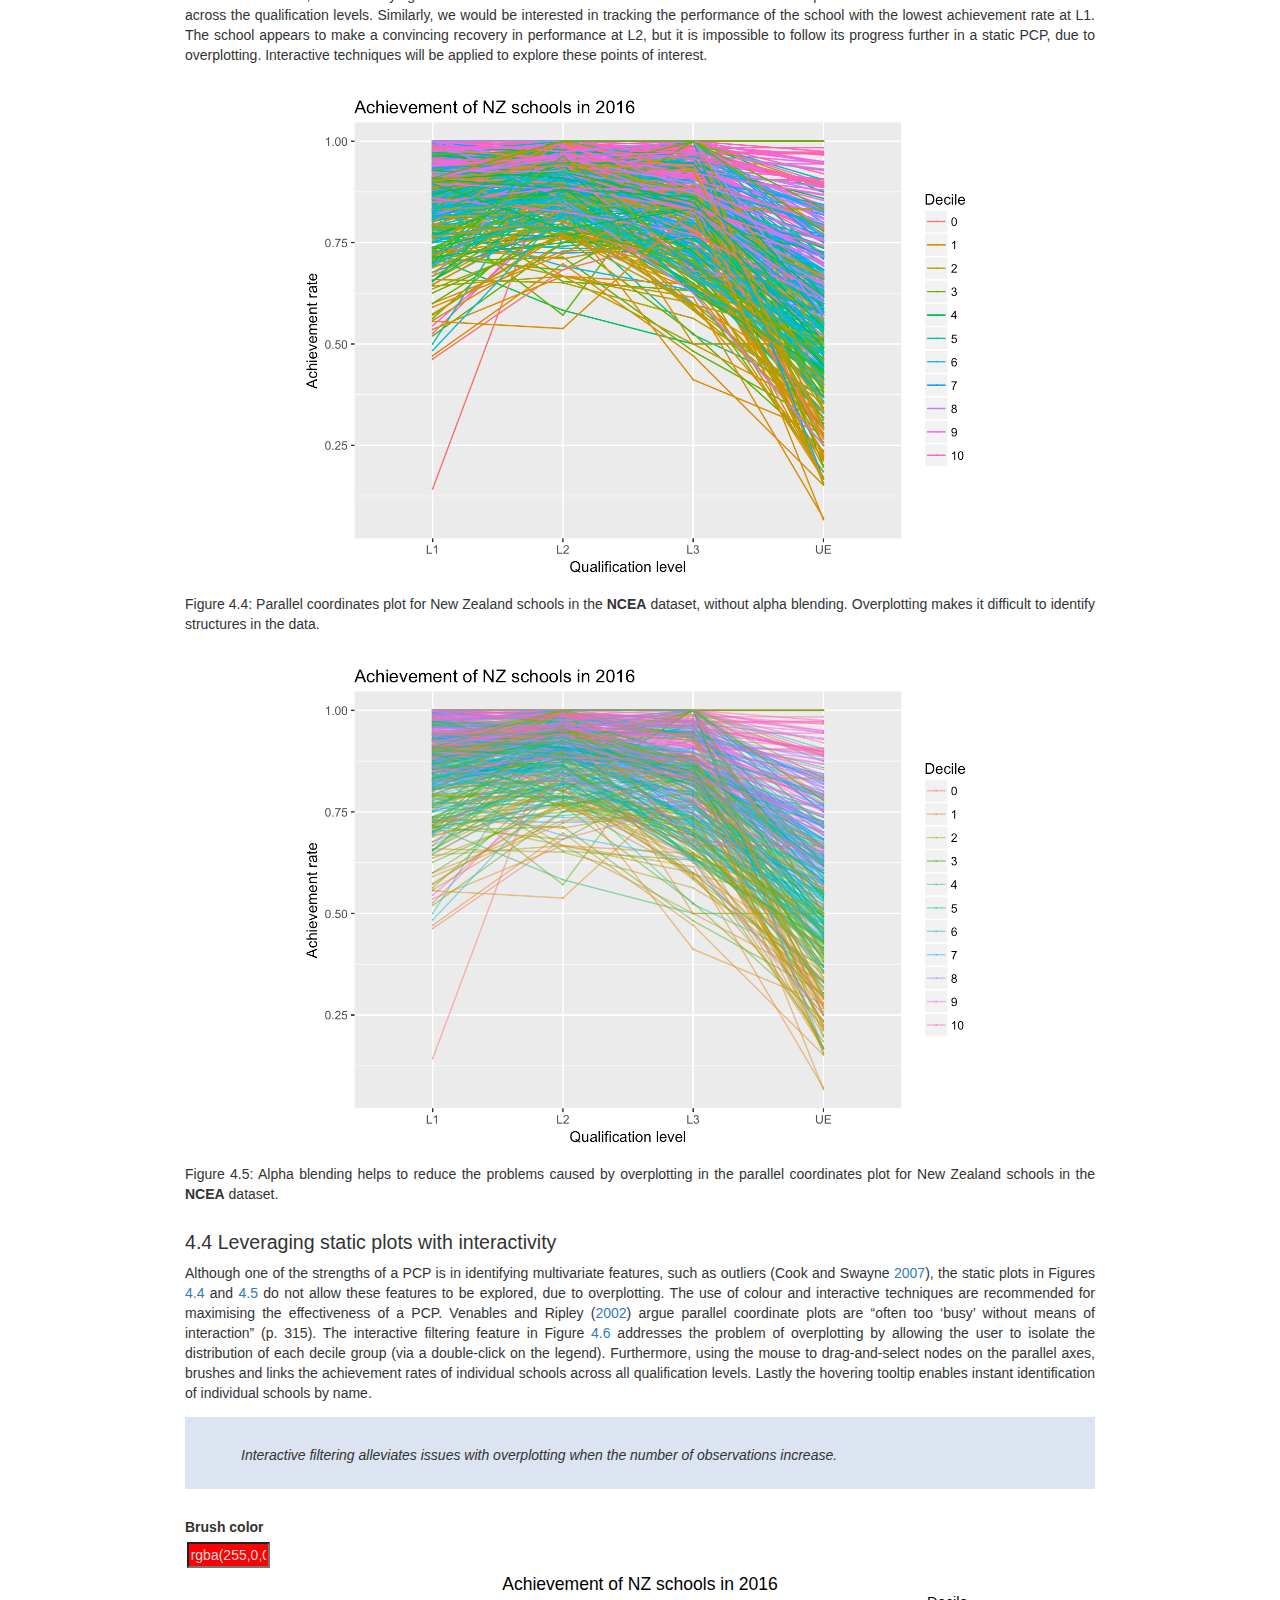
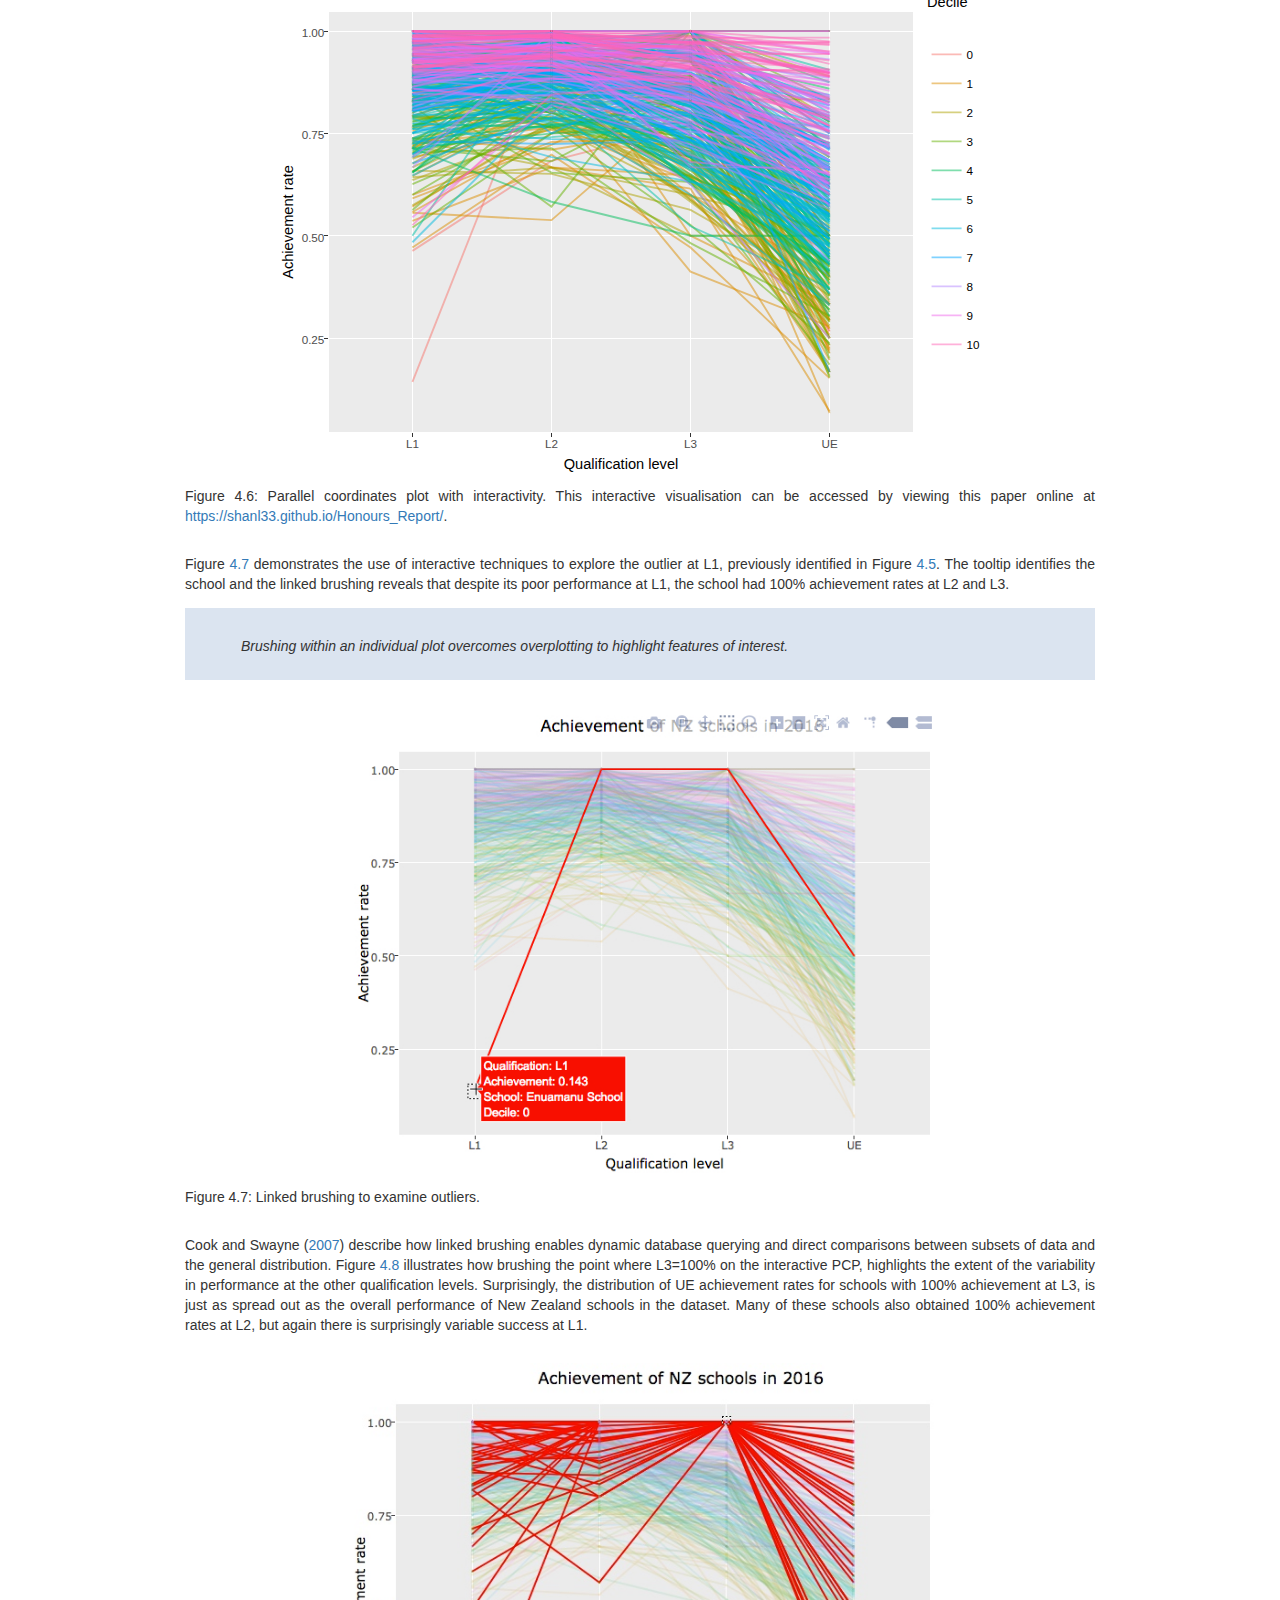
